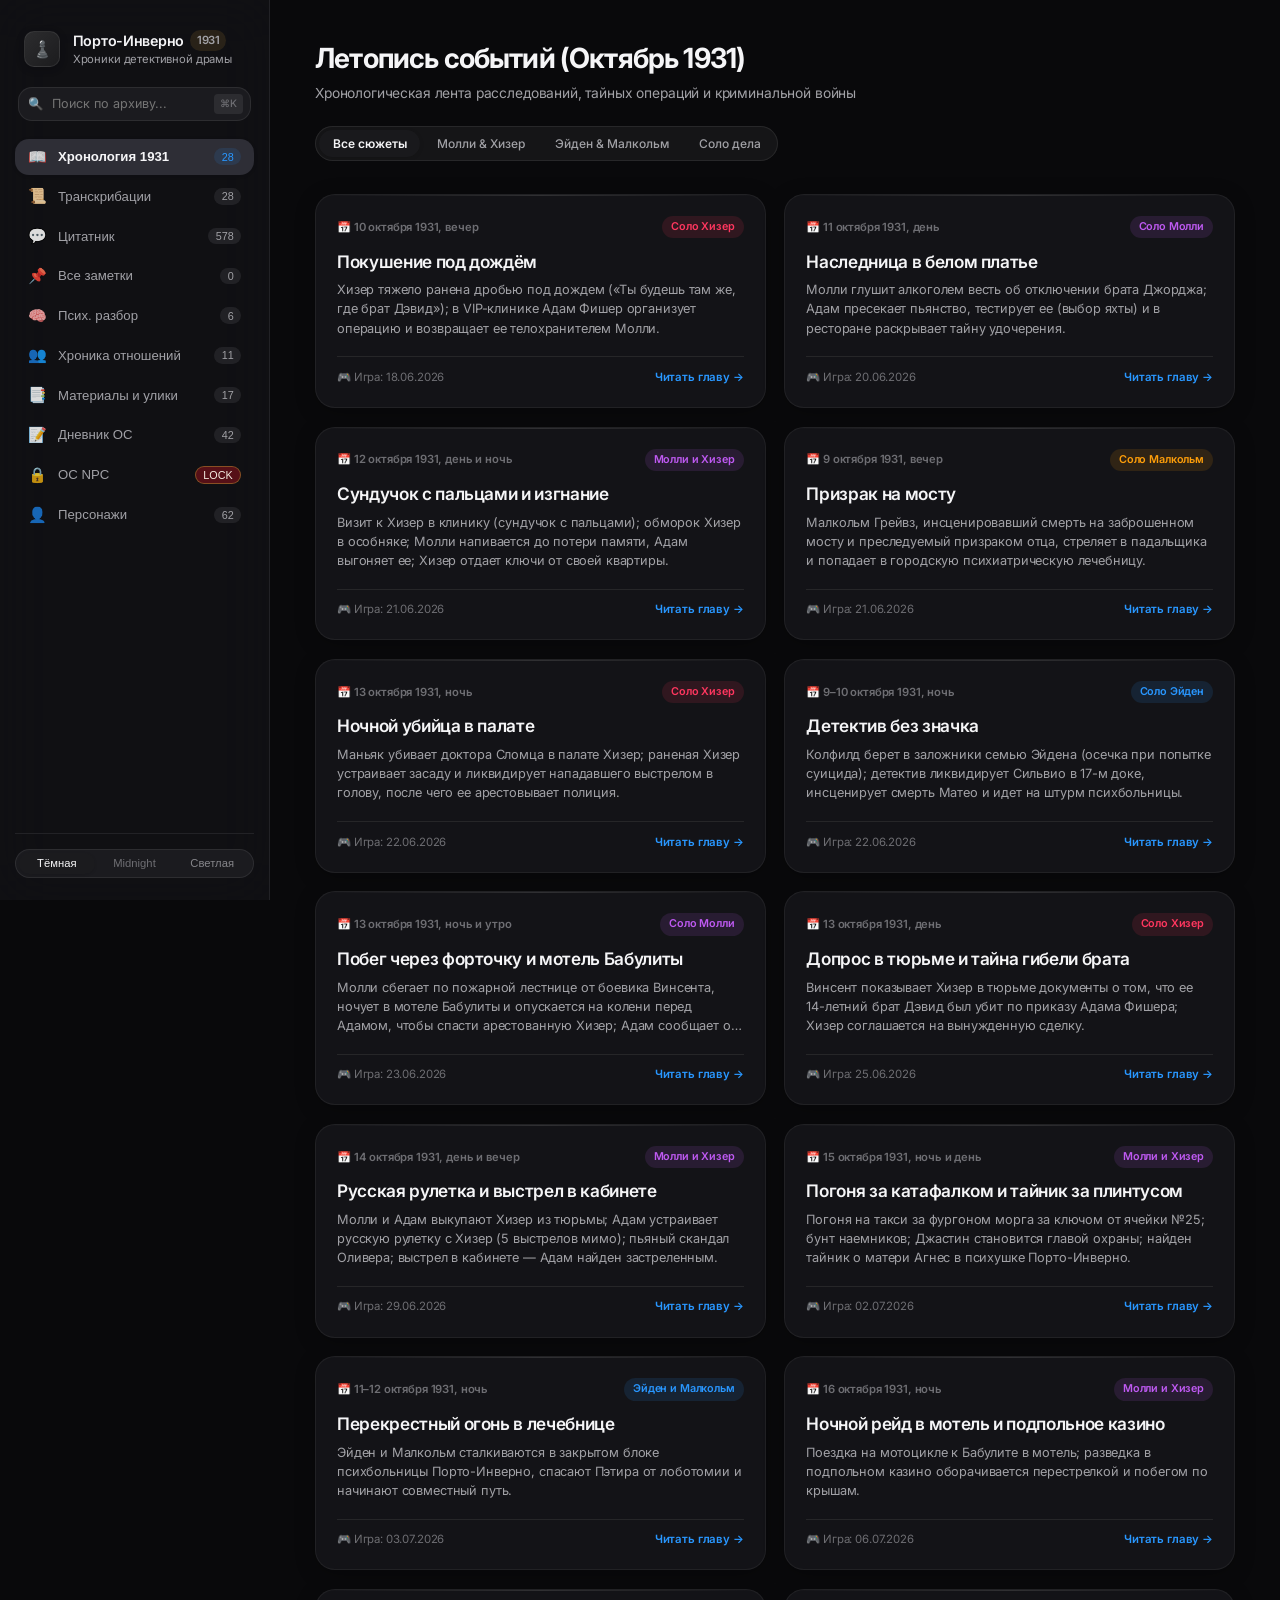
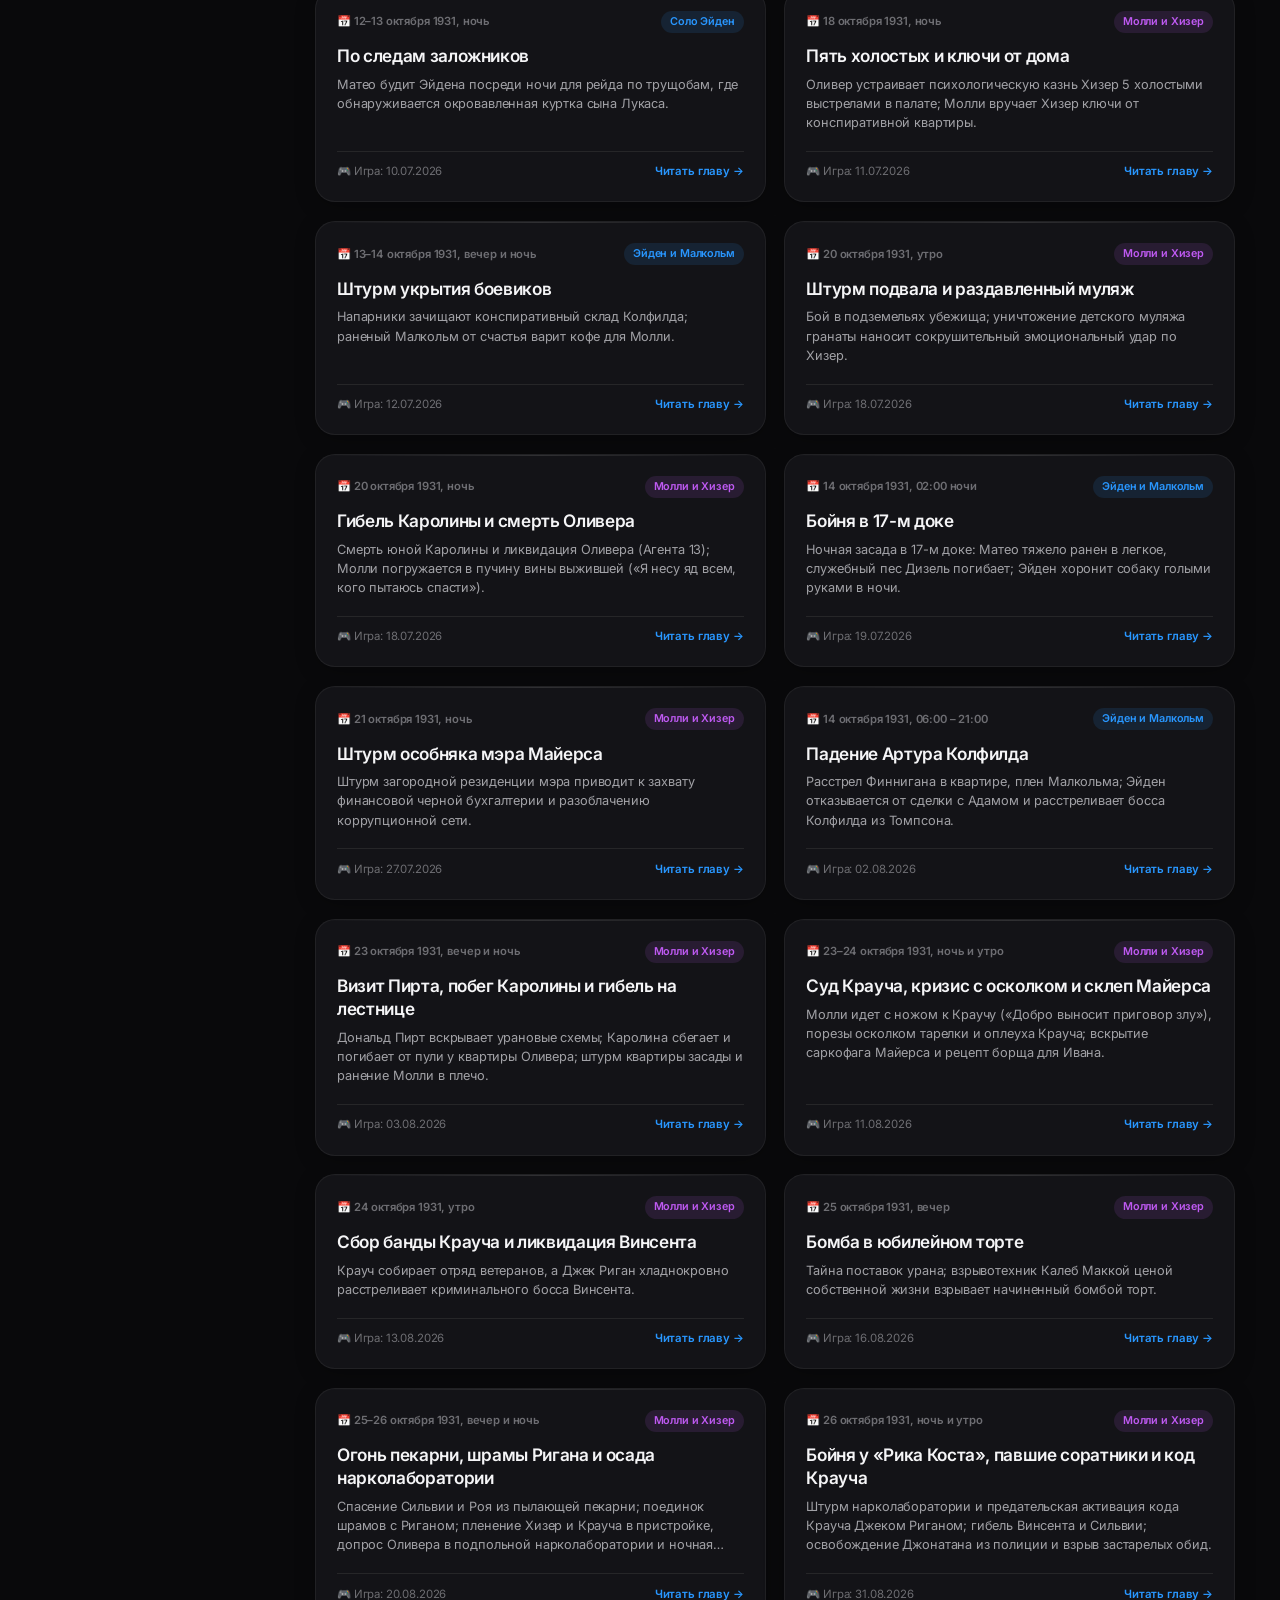
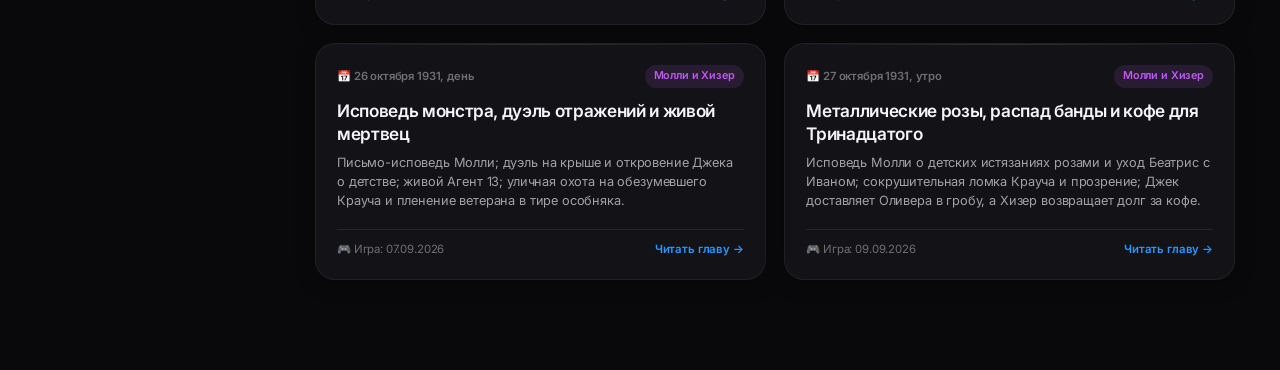
==== index.html @ 1e8ebd5b "fix(handouts): fix unreadable white text on vintage paper by enforcing high-contrast dark typography" ====
<!DOCTYPE html>
<html lang="ru" data-theme="dark">
<head>
  <meta charset="UTF-8">
  <meta name="viewport" content="width=device-width, initial-scale=1.0, maximum-scale=1.0, user-scalable=no">
  <meta http-equiv="Cache-Control" content="no-cache, no-store, must-revalidate">
  <meta http-equiv="Pragma" content="no-cache">
  <meta http-equiv="Expires" content="0">
  <title>Порто-Инверно | Хроники кампании 1931</title>
  
  <link rel="preconnect" href="https://fonts.googleapis.com">
  <link rel="preconnect" href="https://fonts.gstatic.com" crossorigin>
  <link href="https://fonts.googleapis.com/css2?family=Inter:wght@300;400;500;600;700&family=Lora:ital,wght@0,400;0,500;0,600;1,400&display=swap" rel="stylesheet">
  
  <style>

/* ==========================================================================
   ПОРТО-ИНВЕРНО | APPLE MINIMALIST DESIGN SYSTEM (DRY & MODULAR)
   ========================================================================== */

:root {
  --bg-app: #09090b;
  --bg-sidebar: rgba(18, 18, 22, 0.78);
  --bg-surface: rgba(28, 28, 32, 0.65);
  --bg-surface-hover: rgba(38, 38, 44, 0.85);
  --bg-surface-active: rgba(48, 48, 56, 0.95);
  --bg-input: rgba(255, 255, 255, 0.05);
  --bg-card: rgba(24, 24, 28, 0.72);
  --bg-card-hover: rgba(32, 32, 38, 0.9);
  
  --border-subtle: rgba(255, 255, 255, 0.08);
  --border-focus: rgba(255, 255, 255, 0.2);
  --border-card: rgba(255, 255, 255, 0.06);

  --text-primary: #f5f5f7;
  --text-secondary: #a1a1a6;
  --text-tertiary: #6e6e73;
  --text-link: #2997ff;

  --accent: #2997ff;
  --accent-soft: rgba(41, 151, 255, 0.12);
  --accent-hover: #147ce5;
  --gold-accent: #e5a93c;
  --gold-soft: rgba(229, 169, 60, 0.12);

  --heather-color: #ff375f;
  --heather-soft: rgba(255, 55, 95, 0.12);
  --molly-color: #bf5af2;
  --molly-soft: rgba(191, 90, 242, 0.12);
  --aiden-color: #2997ff;
  --aiden-soft: rgba(41, 151, 255, 0.12);
  --graves-color: #ff9f0a;
  --graves-soft: rgba(255, 159, 10, 0.12);

  --status-alive-bg: rgba(52, 199, 89, 0.12);
  --status-alive-text: #30d158;
  --status-dead-bg: rgba(255, 69, 58, 0.12);
  --status-dead-text: #ff453a;
  --status-warning-bg: rgba(255, 159, 10, 0.12);
  --status-warning-text: #ff9f0a;

  --font-sans: -apple-system, BlinkMacSystemFont, "SF Pro Display", "SF Pro Text", "Inter", "Helvetica Neue", sans-serif;
  --font-serif: "New York", "Charter", "Lora", Georgia, serif;
  --font-mono: "SF Mono", Menlo, Monaco, "Cascadia Code", Consolas, monospace;
  --font-reader: var(--font-sans);
  --reader-size: 1.08rem;

  --sidebar-w: 270px;
  --radius-sm: 8px;
  --radius-md: 14px;
  --radius-lg: 20px;
  --radius-pill: 980px;

  --shadow-subtle: 0 4px 20px rgba(0, 0, 0, 0.25);
  --shadow-hover: 0 12px 32px rgba(0, 0, 0, 0.4);
  --shadow-modal: 0 24px 60px rgba(0, 0, 0, 0.6);
  --glass-blur: blur(28px) saturate(180%);
}

[data-theme="light"] {
  --bg-app: #fbfbfd;
  --bg-sidebar: rgba(245, 245, 247, 0.82);
  --bg-surface: rgba(255, 255, 255, 0.8);
  --bg-surface-hover: rgba(235, 235, 240, 0.95);
  --bg-surface-active: #e5e5ea;
  --bg-input: rgba(0, 0, 0, 0.04);
  --bg-card: #ffffff;
  --bg-card-hover: #f5f5f7;

  --border-subtle: rgba(0, 0, 0, 0.08);
  --border-focus: rgba(0, 0, 0, 0.2);
  --border-card: rgba(0, 0, 0, 0.06);

  --text-primary: #1d1d1f;
  --text-secondary: #6e6e73;
  --text-tertiary: #86868b;
  --text-link: #0071e3;

  --accent: #0071e3;
  --accent-soft: rgba(0, 113, 227, 0.1);
  --accent-hover: #0056b3;

  --shadow-subtle: 0 4px 20px rgba(0, 0, 0, 0.05);
  --shadow-hover: 0 12px 30px rgba(0, 0, 0, 0.09);
  --shadow-modal: 0 20px 50px rgba(0, 0, 0, 0.15);
}

[data-theme="midnight"] {
  --bg-app: #000000;
  --bg-sidebar: rgba(8, 8, 10, 0.9);
  --bg-surface: rgba(16, 16, 18, 0.8);
  --bg-card: #0c0c0e;
  --bg-card-hover: #16161a;
  --border-subtle: rgba(255, 255, 255, 0.06);
  --border-card: rgba(255, 255, 255, 0.05);
}

*, *::before, *::after {
  box-sizing: border-box;
  margin: 0;
  padding: 0;
  -webkit-font-smoothing: antialiased;
  -moz-osx-font-smoothing: grayscale;
}

html {
  scroll-behavior: smooth;
}

html, body {
  background-color: var(--bg-app);
  color: var(--text-primary);
  font-family: var(--font-sans);
  font-size: 15px;
  line-height: 1.5;
  letter-spacing: -0.01em;
  min-height: 100vh;
  width: 100%;
  max-width: 100vw;
  overflow-x: hidden;
  position: relative;
  transition: background-color 0.25s ease, color 0.25s ease;
}

::-webkit-scrollbar {
  width: 7px;
  height: 7px;
}
::-webkit-scrollbar-track {
  background: transparent;
}
::-webkit-scrollbar-thumb {
  background: rgba(140, 140, 145, 0.25);
  border-radius: 99px;
}
::-webkit-scrollbar-thumb:hover {
  background: rgba(140, 140, 145, 0.45);
}

.app-container {
  display: flex;
  min-height: 100vh;
  width: 100%;
  max-width: 100vw;
  overflow-x: hidden;
}

/* ================= MOBILE TOP HEADER ================= */
.mobile-top-header {
  display: none;
  position: sticky;
  top: 0;
  left: 0;
  right: 0;
  height: 56px;
  background: var(--bg-sidebar);
  backdrop-filter: var(--glass-blur);
  -webkit-backdrop-filter: var(--glass-blur);
  border-bottom: 1px solid var(--border-subtle);
  z-index: 70;
  padding: 0 1rem;
  align-items: center;
  justify-content: space-between;
}

.mobile-brand {
  display: flex;
  align-items: center;
  gap: 0.6rem;
}

.mobile-brand-title {
  font-size: 0.95rem;
  font-weight: 700;
  color: var(--text-primary);
  display: flex;
  align-items: center;
  gap: 0.35rem;
}

.mobile-menu-btn {
  background: var(--bg-surface);
  border: 1px solid var(--border-subtle);
  color: var(--text-primary);
  border-radius: var(--radius-md);
  padding: 0.35rem 0.75rem;
  font-family: var(--font-sans);
  font-size: 0.85rem;
  font-weight: 600;
  display: flex;
  align-items: center;
  gap: 0.35rem;
  cursor: pointer;
  box-shadow: 0 1px 4px rgba(0,0,0,0.1);
  transition: all 0.2s ease;
}

.mobile-menu-btn:active {
  transform: scale(0.96);
  background: var(--bg-surface-active);
}

.sidebar-backdrop {
  display: none;
  position: fixed;
  inset: 0;
  background: rgba(0, 0, 0, 0.6);
  backdrop-filter: blur(8px);
  -webkit-backdrop-filter: blur(8px);
  z-index: 75;
  opacity: 0;
  transition: opacity 0.25s ease;
}

.sidebar-backdrop.visible {
  display: block;
  opacity: 1;
}

/* ================= APPLE FLOATING SIDEBAR ================= */
.app-sidebar {
  width: var(--sidebar-w);
  background: var(--bg-sidebar);
  backdrop-filter: var(--glass-blur);
  -webkit-backdrop-filter: var(--glass-blur);
  border-right: 1px solid var(--border-subtle);
  display: flex;
  flex-direction: column;
  position: fixed;
  top: 0;
  bottom: 0;
  left: 0;
  z-index: 80;
  padding: 1.5rem 1rem;
  transition: transform 0.3s cubic-bezier(0.16, 1, 0.3, 1), background 0.25s ease;
}

.sidebar-header {
  padding: 0.5rem 0.6rem 1.25rem 0.6rem;
  display: flex;
  align-items: center;
  justify-content: space-between;
}

.sidebar-header-left {
  display: flex;
  align-items: center;
  gap: 0.85rem;
}

.sidebar-close-btn {
  display: none;
  background: var(--bg-input);
  border: 1px solid var(--border-subtle);
  color: var(--text-secondary);
  width: 32px;
  height: 32px;
  border-radius: 50%;
  font-size: 0.9rem;
  cursor: pointer;
  align-items: center;
  justify-content: center;
}

.app-logo {
  width: 36px;
  height: 36px;
  border-radius: 10px;
  background: linear-gradient(135deg, #2c2c2e, #1c1c1e);
  border: 1px solid var(--border-subtle);
  display: flex;
  align-items: center;
  justify-content: center;
  font-size: 1.1rem;
  box-shadow: 0 2px 8px rgba(0, 0, 0, 0.2);
  flex-shrink: 0;
}

.app-branding {
  display: flex;
  flex-direction: column;
}

.app-branding h1 {
  font-size: 0.95rem;
  font-weight: 600;
  letter-spacing: -0.02em;
  color: var(--text-primary);
  display: flex;
  align-items: center;
  gap: 0.4rem;
}

.app-year-pill {
  font-size: 0.68rem;
  font-weight: 600;
  padding: 0.15rem 0.45rem;
  border-radius: var(--radius-pill);
  background: var(--gold-soft);
  color: var(--gold-accent);
}

.app-branding span {
  font-size: 0.75rem;
  color: var(--text-secondary);
}

.search-box {
  position: relative;
  margin-bottom: 1.2rem;
  padding: 0 0.2rem;
}

.search-box input {
  width: 100%;
  background: var(--bg-input);
  border: 1px solid var(--border-subtle);
  border-radius: var(--radius-md);
  padding: 0.55rem 2.8rem 0.55rem 2.2rem;
  font-family: var(--font-sans);
  font-size: 0.84rem;
  color: var(--text-primary);
  outline: none;
  transition: all 0.2s ease;
}

.search-box input:focus {
  background: var(--bg-surface);
  border-color: var(--accent);
  box-shadow: 0 0 0 3px var(--accent-soft);
}

.search-icon {
  position: absolute;
  left: 0.85rem;
  top: 50%;
  transform: translateY(-50%);
  font-size: 0.82rem;
  color: var(--text-tertiary);
  pointer-events: none;
}

.search-shortcut {
  position: absolute;
  right: 0.75rem;
  top: 50%;
  transform: translateY(-50%);
  font-size: 0.68rem;
  padding: 0.15rem 0.4rem;
  border-radius: 4px;
  background: var(--border-subtle);
  color: var(--text-tertiary);
  font-weight: 500;
  pointer-events: none;
}

.sidebar-nav {
  display: flex;
  flex-direction: column;
  gap: 0.25rem;
  flex-grow: 1;
}

.nav-link {
  display: flex;
  align-items: center;
  gap: 0.75rem;
  padding: 0.6rem 0.85rem;
  border-radius: var(--radius-md);
  color: var(--text-secondary);
  text-decoration: none;
  font-size: 0.88rem;
  font-weight: 500;
  background: transparent;
  border: none;
  cursor: pointer;
  width: 100%;
  text-align: left;
  transition: all 0.18s cubic-bezier(0.16, 1, 0.3, 1);
}

.nav-link:hover {
  background: var(--bg-surface-hover);
  color: var(--text-primary);
}

.nav-link.active {
  background: var(--bg-surface-active);
  color: var(--text-primary);
  font-weight: 600;
  box-shadow: 0 1px 4px rgba(0, 0, 0, 0.08);
}

.nav-icon {
  font-size: 1rem;
  opacity: 0.85;
}

.nav-badge {
  margin-left: auto;
  font-size: 0.72rem;
  padding: 0.15rem 0.5rem;
  border-radius: var(--radius-pill);
  background: var(--border-subtle);
  color: var(--text-secondary);
  font-weight: 500;
}

.nav-link.active .nav-badge {
  background: var(--accent-soft);
  color: var(--accent);
}

.sidebar-bottom {
  margin-top: auto;
  padding-top: 1rem;
  border-top: 1px solid var(--border-subtle);
  display: flex;
  flex-direction: column;
  gap: 0.75rem;
}

.theme-switcher {
  display: flex;
  background: var(--bg-input);
  border: 1px solid var(--border-subtle);
  border-radius: var(--radius-pill);
  padding: 3px;
  gap: 2px;
}

.theme-btn {
  flex: 1;
  background: transparent;
  border: none;
  color: var(--text-tertiary);
  padding: 0.3rem 0;
  border-radius: var(--radius-pill);
  font-size: 0.75rem;
  font-weight: 500;
  cursor: pointer;
  transition: all 0.2s ease;
  display: flex;
  align-items: center;
  justify-content: center;
  gap: 0.3rem;
}

.theme-btn.active {
  background: var(--bg-surface);
  color: var(--text-primary);
  box-shadow: 0 1px 3px rgba(0, 0, 0, 0.12);
}

.app-main {
  margin-left: var(--sidebar-w);
  flex-grow: 1;
  padding: 2.5rem 3rem 6rem 3rem;
  width: calc(100% - var(--sidebar-w));
  max-width: 1360px;
  box-sizing: border-box;
  overflow-x: hidden;
  transition: all 0.25s ease;
}

.view-panel {
  display: none;
  animation: fadeIn 0.25s ease forwards;
  width: 100%;
  box-sizing: border-box;
}

.view-panel.active {
  display: block;
}

@keyframes fadeIn {
  from { opacity: 0; transform: translateY(6px); }
  to { opacity: 1; transform: translateY(0); }
}

.view-header {
  display: flex;
  align-items: flex-end;
  justify-content: space-between;
  margin-bottom: 2.2rem;
  gap: 1.5rem;
  flex-wrap: wrap;
  width: 100%;
  box-sizing: border-box;
}

.view-title-group {
  max-width: 100%;
}

.view-title-group h2 {
  font-size: 1.85rem;
  font-weight: 700;
  letter-spacing: -0.03em;
  color: var(--text-primary);
  word-break: break-word;
}

.view-title-group p {
  color: var(--text-secondary);
  font-size: 0.92rem;
  margin-top: 0.25rem;
  word-break: break-word;
}

.segmented-control {
  display: inline-flex;
  background: var(--bg-input);
  border: 1px solid var(--border-subtle);
  padding: 3px;
  border-radius: var(--radius-pill);
  gap: 3px;
  max-width: 100%;
  overflow-x: auto;
  white-space: nowrap;
  -webkit-overflow-scrolling: touch;
  scrollbar-width: none;
}

.segmented-control::-webkit-scrollbar {
  display: none;
}

.segment-btn {
  background: transparent;
  border: none;
  color: var(--text-secondary);
  font-family: var(--font-sans);
  font-size: 0.8rem;
  font-weight: 500;
  padding: 0.4rem 0.9rem;
  border-radius: var(--radius-pill);
  cursor: pointer;
  transition: all 0.2s cubic-bezier(0.16, 1, 0.3, 1);
  white-space: nowrap;
  flex-shrink: 0;
}

.segment-btn:hover {
  color: var(--text-primary);
}

.segment-btn.active {
  background: var(--bg-surface);
  color: var(--text-primary);
  font-weight: 600;
  box-shadow: 0 1px 4px rgba(0, 0, 0, 0.12);
}

/* ================= UNIVERSAL GRID & CARDS ================= */
.universal-grid {
  display: grid;
  grid-template-columns: repeat(auto-fill, minmax(min(100%, 340px), 1fr));
  gap: 1.25rem;
  width: 100%;
  box-sizing: border-box;
}

.app-card {
  background: var(--bg-card);
  border: 1px solid var(--border-card);
  border-radius: var(--radius-lg);
  padding: 1.4rem;
  cursor: pointer;
  display: flex;
  flex-direction: column;
  justify-content: space-between;
  transition: all 0.25s cubic-bezier(0.16, 1, 0.3, 1);
  position: relative;
  overflow: hidden;
  box-shadow: var(--shadow-subtle);
  box-sizing: border-box;
  width: 100%;
}

.app-card::before {
  content: '';
  position: absolute;
  top: 0;
  left: 0;
  right: 0;
  height: 1px;
  background: linear-gradient(90deg, transparent, rgba(255, 255, 255, 0.12), transparent);
}

.app-card:hover {
  transform: translateY(-3px);
  background: var(--bg-card-hover);
  border-color: var(--border-focus);
  box-shadow: var(--shadow-hover);
}

.card-meta-row {
  display: flex;
  align-items: center;
  justify-content: space-between;
  margin-bottom: 0.75rem;
  gap: 0.5rem;
}

.date-pill {
  font-size: 0.75rem;
  color: var(--text-tertiary);
  font-weight: 600;
  white-space: nowrap;
}

.badge-tag {
  font-size: 0.72rem;
  font-weight: 600;
  padding: 0.2rem 0.6rem;
  border-radius: var(--radius-pill);
  background: var(--border-subtle);
  color: var(--text-secondary);
  white-space: nowrap;
}

.tag-molly { background: var(--molly-soft); color: var(--molly-color); }
.tag-heather { background: var(--heather-soft); color: var(--heather-color); }
.tag-aiden { background: var(--aiden-soft); color: var(--aiden-color); }
.tag-graves { background: var(--graves-soft); color: var(--graves-color); }
.tag-solo { background: rgba(255, 159, 10, 0.12); color: #ff9f0a; }
.tag-npc { background: rgba(255, 255, 255, 0.07); color: var(--text-secondary); }

.card-title {
  font-size: 1.15rem;
  font-weight: 600;
  letter-spacing: -0.02em;
  color: var(--text-primary);
  line-height: 1.35;
  margin-bottom: 0.5rem;
  word-break: break-word;
}

.card-thesis {
  font-size: 0.85rem;
  color: var(--text-secondary);
  line-height: 1.5;
  display: -webkit-box;
  -webkit-line-clamp: 3;
  -webkit-box-orient: vertical;
  overflow: hidden;
  margin-bottom: 1.25rem;
  word-break: break-word;
}

.card-footer-row {
  display: flex;
  align-items: center;
  justify-content: space-between;
  padding-top: 0.75rem;
  border-top: 1px solid var(--border-subtle);
  font-size: 0.76rem;
  gap: 0.5rem;
}

.card-subtitle {
  color: var(--text-tertiary);
  overflow: hidden;
  text-overflow: ellipsis;
  white-space: nowrap;
}

.card-action-link {
  color: var(--text-link);
  font-weight: 600;
  display: flex;
  align-items: center;
  gap: 0.25rem;
  transition: gap 0.2s ease;
  white-space: nowrap;
}

.app-card:hover .card-action-link {
  gap: 0.45rem;
}

/* ================= UNIFIED READER VIEW ================= */
.reader-wrapper {
  max-width: 860px;
  width: 100%;
  margin: 0 auto;
  box-sizing: border-box;
}

.reading-progress-bar {
  position: fixed;
  top: 0;
  left: 0;
  height: 3px;
  background: linear-gradient(90deg, var(--accent), var(--gold-accent));
  width: 0%;
  z-index: 100;
  transition: width 0.1s ease;
}

.reader-toolbar {
  display: flex;
  align-items: center;
  justify-content: space-between;
  background: var(--bg-surface);
  backdrop-filter: var(--glass-blur);
  -webkit-backdrop-filter: var(--glass-blur);
  border: 1px solid var(--border-subtle);
  border-radius: var(--radius-md);
  padding: 0.65rem 1rem;
  margin-bottom: 1.5rem;
  gap: 0.75rem;
  box-shadow: var(--shadow-subtle);
  box-sizing: border-box;
  flex-wrap: wrap;
  position: relative;
  z-index: 20;
}

.reader-toolbar-main {
  display: flex;
  align-items: center;
  gap: 0.6rem;
  flex-wrap: wrap;
}

.reader-tools-inline {
  display: flex;
  align-items: center;
  gap: 0.4rem;
  flex-wrap: wrap;
}

.reader-toolbar-settings {
  display: flex;
  align-items: center;
  gap: 0.6rem;
  flex-wrap: wrap;
}

.font-stepper {
  display: inline-flex;
  align-items: center;
  background: var(--bg-input);
  border: 1px solid var(--border-subtle);
  border-radius: var(--radius-pill);
  padding: 2px 4px;
  gap: 2px;
}

.font-step-btn {
  background: transparent !important;
  border: none !important;
  color: var(--text-primary) !important;
  font-weight: 700;
  padding: 0.2rem 0.55rem !important;
  border-radius: var(--radius-pill);
  cursor: pointer;
  font-size: 0.82rem !important;
}

.font-step-btn:active {
  background: var(--bg-surface-active) !important;
}

.font-size-val {
  font-size: 0.74rem;
  font-weight: 600;
  color: var(--text-secondary);
  min-width: 42px;
  text-align: center;
  user-select: none;
}

.btn-icon-text {
  background: transparent;
  border: none;
  color: var(--text-primary);
  font-family: var(--font-sans);
  font-size: 0.85rem;
  font-weight: 500;
  display: flex;
  align-items: center;
  gap: 0.4rem;
  cursor: pointer;
  padding: 0.35rem 0.6rem;
  border-radius: var(--radius-sm);
  transition: background 0.2s ease;
  white-space: nowrap;
}

.btn-icon-text:hover {
  background: var(--bg-input);
}

.tool-pill-btn {
  background: var(--bg-input);
  border: 1px solid var(--border-subtle);
  color: var(--text-secondary);
  font-family: var(--font-sans);
  font-size: 0.78rem;
  font-weight: 500;
  padding: 0.3rem 0.65rem;
  border-radius: var(--radius-pill);
  cursor: pointer;
  transition: all 0.2s ease;
  white-space: nowrap;
}

.tool-pill-btn:hover, .tool-pill-btn.active {
  background: var(--bg-surface-active);
  color: var(--text-primary);
}

.reader-doc {
  background: var(--bg-card);
  border: 1px solid var(--border-card);
  border-radius: var(--radius-lg);
  padding: 3.5rem 3.5rem 4.5rem 3.5rem;
  box-shadow: var(--shadow-subtle);
  box-sizing: border-box;
  width: 100%;
  overflow-x: hidden;
}

.reader-doc-meta {
  display: flex;
  align-items: center;
  flex-wrap: wrap;
  gap: 0.75rem;
  margin-bottom: 1.25rem;
}

.doc-title {
  font-size: 2.2rem;
  font-weight: 700;
  letter-spacing: -0.03em;
  line-height: 1.25;
  color: var(--text-primary);
  margin-bottom: 1rem;
  word-break: break-word;
}

.doc-thesis {
  font-size: 1.12rem;
  color: var(--text-secondary);
  line-height: 1.6;
  font-style: italic;
  padding-left: 1.2rem;
  border-left: 2px solid var(--accent);
  margin-bottom: 2.5rem;
  word-break: break-word;
}

.doc-content {
  font-family: var(--font-reader);
  font-size: var(--reader-size, 1.08rem) !important;
  line-height: 1.8;
  color: var(--text-primary);
  word-break: break-word;
  overflow-wrap: break-word;
}

.doc-content p {
  font-size: inherit;
  margin-bottom: 1.4rem;
}

.doc-content strong {
  font-weight: 700;
  color: inherit;
}

.doc-content b {
  font-weight: 700;
  color: inherit;
}

.doc-content blockquote {
  margin: 1.8rem 0;
  padding: 1rem 1.4rem;
  background: var(--bg-input);
  border-left: 3px solid var(--gold-accent);
  border-radius: 0 var(--radius-md) var(--radius-md) 0;
  font-style: italic;
}

.reader-nav-footer {
  display: flex;
  align-items: center;
  justify-content: space-between;
  margin-top: 2.5rem;
  gap: 0.75rem;
  flex-wrap: wrap;
}

.nav-arrow-btn {
  background: var(--bg-card);
  border: 1px solid var(--border-card);
  color: var(--text-primary);
  padding: 0.75rem 1.25rem;
  border-radius: var(--radius-md);
  font-family: var(--font-sans);
  font-size: 0.88rem;
  font-weight: 500;
  cursor: pointer;
  display: flex;
  align-items: center;
  gap: 0.5rem;
  transition: all 0.2s ease;
  white-space: nowrap;
}

.nav-arrow-btn:hover:not(:disabled) {
  background: var(--bg-card-hover);
  border-color: var(--border-focus);
  transform: translateY(-1px);
}

.nav-arrow-btn:disabled {
  opacity: 0.35;
  cursor: not-allowed;
}

/* ================= TRANSCRIPT EMBEDDED STYLES ================= */
.transcript-filter-bar {
  display: flex;
  gap: 0.6rem;
  margin-bottom: 1.5rem;
  padding-bottom: 1rem;
  border-bottom: 1px solid var(--border-subtle);
  width: 100%;
  box-sizing: border-box;
}

.transcript-filter-bar input {
  flex: 1;
  background: var(--bg-input);
  border: 1px solid var(--border-subtle);
  border-radius: var(--radius-md);
  padding: 0.55rem 0.9rem;
  font-family: var(--font-sans);
  font-size: 0.88rem;
  color: var(--text-primary);
  outline: none;
  width: 100%;
  box-sizing: border-box;
}

.transcript-filter-bar input:focus {
  border-color: var(--accent);
}

.transcript-entry {
  margin-bottom: 1.25rem;
  padding: 0.85rem 1.1rem;
  background: rgba(255, 255, 255, 0.02);
  border-left: 3px solid var(--border-subtle);
  border-radius: 0 var(--radius-sm) var(--radius-sm) 0;
  word-break: break-word;
}

.transcript-entry.speaker-gm {
  border-left-color: var(--gold-accent);
  background: rgba(229, 169, 60, 0.04);
}

.transcript-entry.speaker-player {
  border-left-color: var(--accent);
  background: rgba(41, 151, 255, 0.04);
}

.entry-speaker {
  font-size: 0.82rem;
  font-weight: 700;
  color: var(--text-primary);
  margin-bottom: 0.35rem;
  display: flex;
  align-items: center;
  gap: 0.5rem;
}

.entry-text-line {
  font-size: calc(var(--reader-size, 1.08rem) * 0.92) !important;
  color: var(--text-primary);
  margin-bottom: 0.3rem;
  line-height: 1.6;
  word-break: break-word;
}

.timestamp-pill {
  font-family: var(--font-mono);
  font-size: 0.72rem;
  color: var(--text-tertiary);
  background: var(--bg-input);
  padding: 0.1rem 0.4rem;
  border-radius: 4px;
  margin-right: 0.4rem;
  display: inline-block;
}

.hl-match {
  background: rgba(255, 214, 10, 0.35);
  color: #fff;
  padding: 0 2px;
  border-radius: 2px;
}

/* ================= CHARACTERS GRID ================= */
.char-filter-container {
  display: flex;
  flex-direction: column;
  gap: 0.85rem;
  margin-bottom: 2rem;
  background: var(--bg-surface);
  border: 1px solid var(--border-subtle);
  border-radius: var(--radius-md);
  padding: 1rem 1.25rem;
  width: 100%;
  box-sizing: border-box;
}

.filter-row-item {
  display: flex;
  align-items: center;
  gap: 0.75rem;
  width: 100%;
  box-sizing: border-box;
  overflow: hidden;
}

.filter-title {
  font-size: 0.78rem;
  font-weight: 600;
  text-transform: uppercase;
  letter-spacing: 0.05em;
  color: var(--text-tertiary);
  min-width: 65px;
  flex-shrink: 0;
}

.characters-grid {
  display: grid;
  grid-template-columns: repeat(auto-fill, minmax(min(100%, 280px), 1fr));
  gap: 1rem;
  width: 100%;
  box-sizing: border-box;
}

.character-card {
  background: var(--bg-card);
  border: 1px solid var(--border-card);
  border-radius: var(--radius-lg);
  padding: 1.25rem;
  cursor: pointer;
  display: flex;
  flex-direction: column;
  justify-content: space-between;
  transition: all 0.25s cubic-bezier(0.16, 1, 0.3, 1);
  box-shadow: var(--shadow-subtle);
  box-sizing: border-box;
  width: 100%;
}

.character-card:hover {
  transform: translateY(-3px);
  background: var(--bg-card-hover);
  border-color: var(--border-focus);
  box-shadow: var(--shadow-hover);
}

.char-header {
  display: flex;
  align-items: center;
  gap: 0.85rem;
  margin-bottom: 0.85rem;
}

.char-avatar {
  width: 44px;
  height: 44px;
  border-radius: 50%;
  background: linear-gradient(135deg, rgba(255, 255, 255, 0.12), rgba(255, 255, 255, 0.03));
  border: 1px solid var(--border-subtle);
  display: flex;
  align-items: center;
  justify-content: center;
  font-size: 1.1rem;
  font-weight: 600;
  color: var(--text-primary);
  flex-shrink: 0;
}

.char-name-group {
  display: flex;
  flex-direction: column;
}

.char-name {
  font-size: 1.02rem;
  font-weight: 600;
  color: var(--text-primary);
  line-height: 1.3;
}

.char-role {
  font-size: 0.78rem;
  color: var(--text-secondary);
}

.char-pill-row {
  display: flex;
  align-items: center;
  gap: 0.4rem;
  margin-bottom: 0.75rem;
  flex-wrap: wrap;
}

.status-pill {
  font-size: 0.7rem;
  font-weight: 600;
  padding: 0.15rem 0.5rem;
  border-radius: var(--radius-pill);
  white-space: nowrap;
}

.status-alive { background: var(--status-alive-bg); color: var(--status-alive-text); }
.status-dead { background: var(--status-dead-bg); color: var(--status-dead-text); }
.status-warn { background: var(--status-warning-bg); color: var(--status-warning-text); }

.faction-pill {
  font-size: 0.7rem;
  padding: 0.15rem 0.5rem;
  border-radius: var(--radius-pill);
  background: var(--border-subtle);
  color: var(--text-secondary);
  white-space: nowrap;
}

.char-summary {
  font-size: 0.82rem;
  color: var(--text-secondary);
  line-height: 1.5;
  display: -webkit-box;
  -webkit-line-clamp: 2;
  -webkit-box-orient: vertical;
  overflow: hidden;
  margin-bottom: 0.75rem;
}

.char-action-footer {
  font-size: 0.78rem;
  color: var(--text-link);
  font-weight: 500;
}

/* ================= APPLE MODAL SHEET ================= */
.modal-overlay {
  position: fixed;
  inset: 0;
  background: rgba(0, 0, 0, 0.7);
  backdrop-filter: blur(14px);
  -webkit-backdrop-filter: blur(14px);
  z-index: 120;
  display: none;
  align-items: center;
  justify-content: center;
  padding: 1rem;
  animation: fadeIn 0.2s ease forwards;
  box-sizing: border-box;
}

.modal-sheet {
  background: var(--bg-card);
  border: 1px solid var(--border-focus);
  border-radius: var(--radius-lg);
  max-width: 580px;
  width: 100%;
  max-height: 85vh;
  overflow-y: auto;
  padding: 2rem;
  position: relative;
  box-shadow: var(--shadow-modal);
  box-sizing: border-box;
  animation: slideUp 0.25s cubic-bezier(0.16, 1, 0.3, 1) forwards;
}

@keyframes slideUp {
  from { opacity: 0; transform: translateY(20px) scale(0.98); }
  to { opacity: 1; transform: translateY(0) scale(1); }
}

.modal-close-btn {
  position: absolute;
  top: 1.25rem;
  right: 1.25rem;
  width: 30px;
  height: 30px;
  border-radius: 50%;
  background: var(--bg-input);
  border: 1px solid var(--border-subtle);
  color: var(--text-secondary);
  font-size: 0.85rem;
  display: flex;
  align-items: center;
  justify-content: center;
  cursor: pointer;
  transition: all 0.15s ease;
}

.modal-close-btn:hover {
  background: var(--bg-surface-hover);
  color: var(--text-primary);
}

.modal-header-block {
  display: flex;
  align-items: center;
  gap: 1.1rem;
  margin-bottom: 1.5rem;
  padding-bottom: 1.25rem;
  border-bottom: 1px solid var(--border-subtle);
}

.modal-big-avatar {
  width: 60px;
  height: 60px;
  border-radius: 50%;
  background: linear-gradient(135deg, #2997ff, #147ce5);
  color: #fff;
  display: flex;
  align-items: center;
  justify-content: center;
  font-size: 1.5rem;
  font-weight: 700;
  box-shadow: 0 4px 14px rgba(41, 151, 255, 0.3);
  flex-shrink: 0;
}

.modal-name-block h3 {
  font-size: 1.45rem;
  font-weight: 700;
  letter-spacing: -0.02em;
  color: var(--text-primary);
  word-break: break-word;
}

.modal-name-block p {
  font-size: 0.88rem;
  color: var(--text-secondary);
  margin-top: 0.15rem;
}

.modal-info-section {
  margin-bottom: 1.4rem;
}

.modal-info-section h4 {
  font-size: 0.75rem;
  font-weight: 600;
  text-transform: uppercase;
  letter-spacing: 0.05em;
  color: var(--text-tertiary);
  margin-bottom: 0.5rem;
}

.modal-info-section p {
  font-size: 0.94rem;
  line-height: 1.6;
  color: var(--text-primary);
  word-break: break-word;
}

.relation-tags-wrap {
  display: flex;
  flex-wrap: wrap;
  gap: 0.4rem;
  margin-top: 0.4rem;
}

.rel-chip {
  background: var(--bg-input);
  border: 1px solid var(--border-subtle);
  color: var(--text-secondary);
  font-size: 0.78rem;
  padding: 0.25rem 0.65rem;
  border-radius: var(--radius-pill);
  cursor: pointer;
  transition: all 0.2s ease;
}

.rel-chip:hover {
  background: var(--accent-soft);
  color: var(--accent);
  border-color: var(--accent);
}

.toast-popup {
  position: fixed;
  bottom: 2rem;
  right: 2rem;
  background: var(--bg-surface-active);
  color: var(--text-primary);
  border: 1px solid var(--border-focus);
  padding: 0.75rem 1.25rem;
  border-radius: var(--radius-pill);
  font-size: 0.85rem;
  font-weight: 500;
  display: flex;
  align-items: center;
  gap: 0.5rem;
  box-shadow: var(--shadow-modal);
  transform: translateY(100px);
  opacity: 0;
  transition: all 0.3s cubic-bezier(0.16, 1, 0.3, 1);
  z-index: 200;
}

.toast-popup.visible {
  transform: translateY(0);
  opacity: 1;
}

/* ================= QUOTES (ЦИТАТНИК) ================= */
.quotes-filter-container {
  display: flex;
  flex-direction: column;
  gap: 0.85rem;
  margin-bottom: 2rem;
  background: var(--bg-surface);
  border: 1px solid var(--border-subtle);
  border-radius: var(--radius-md);
  padding: 1rem 1.25rem;
  width: 100%;
  box-sizing: border-box;
}

.quotes-detail-header {
  display: flex;
  align-items: center;
  justify-content: space-between;
  gap: 1rem;
  margin-bottom: 1.25rem;
  flex-wrap: wrap;
}

.quotes-session-badge-wrap {
  display: flex;
  align-items: center;
  gap: 0.6rem;
  flex-wrap: wrap;
}

.quotes-detail-title {
  font-size: 1.75rem;
  font-weight: 700;
  letter-spacing: -0.02em;
  margin-bottom: 1.75rem;
  color: var(--text-primary);
}

.quotes-category-block {
  margin-bottom: 2.5rem;
}

.quotes-category-title {
  display: flex;
  align-items: center;
  gap: 0.6rem;
  font-size: 1.25rem;
  font-weight: 700;
  color: var(--text-primary);
  margin-bottom: 1.15rem;
  padding-bottom: 0.6rem;
  border-bottom: 1px solid var(--border-subtle);
}

.quotes-category-count {
  font-size: 0.76rem;
  font-weight: 600;
  padding: 0.15rem 0.55rem;
  border-radius: var(--radius-pill);
  background: var(--bg-input);
  color: var(--text-secondary);
}

.quotes-list {
  display: grid;
  grid-template-columns: repeat(auto-fill, minmax(min(100%, 380px), 1fr));
  gap: 1.25rem;
}

.quote-card {
  background: var(--bg-card);
  border: 1px solid var(--border-card);
  border-radius: var(--radius-lg);
  padding: 1.4rem;
  display: flex;
  flex-direction: column;
  justify-content: space-between;
  transition: all 0.25s cubic-bezier(0.16, 1, 0.3, 1);
  position: relative;
  overflow: hidden;
  box-shadow: var(--shadow-subtle);
  box-sizing: border-box;
}

.quote-card::before {
  content: '';
  position: absolute;
  top: 0;
  left: 0;
  bottom: 0;
  width: 4px;
  background: var(--accent);
  opacity: 0.8;
  border-radius: 4px 0 0 4px;
}

.quote-card:hover {
  transform: translateY(-2px);
  background: var(--bg-card-hover);
  border-color: var(--border-focus);
  box-shadow: var(--shadow-hover);
}

.quote-card-header {
  display: flex;
  align-items: flex-start;
  justify-content: space-between;
  margin-bottom: 0.9rem;
  gap: 0.75rem;
}

.quote-participants {
  display: flex;
  flex-wrap: wrap;
  align-items: center;
  gap: 0.35rem;
  min-width: 0;
}

/* Чип участника: цветная точка + имя в цвете персонажа */
.quote-chip {
  display: inline-flex;
  align-items: center;
  gap: 0.32rem;
  font-size: 0.76rem;
  font-weight: 600;
  line-height: 1;
  padding: 0.28rem 0.6rem;
  border-radius: var(--radius-pill);
  background: rgba(255, 255, 255, 0.05);
  border: 1px solid var(--border-subtle);
  color: var(--text-secondary);
  white-space: nowrap;
  font-family: var(--font-sans);
}

.quote-chip-dot {
  width: 6px;
  height: 6px;
  border-radius: 50%;
  background: currentColor;
  flex-shrink: 0;
  opacity: 0.85;
}

.quote-chip.tag-molly { background: var(--molly-soft); color: var(--molly-color); border-color: transparent; }
.quote-chip.tag-heather { background: var(--heather-soft); color: var(--heather-color); border-color: transparent; }
.quote-chip.tag-aiden { background: var(--aiden-soft); color: var(--aiden-color); border-color: transparent; }
.quote-chip.tag-graves { background: var(--graves-soft); color: var(--graves-color); border-color: transparent; }
.quote-chip.tag-solo { background: rgba(255, 159, 10, 0.12); color: #ff9f0a; border-color: transparent; }

.quote-scene-title {
  font-size: 1rem;
  font-weight: 650;
  letter-spacing: -0.01em;
  color: var(--text-primary);
  line-height: 1.35;
  margin-bottom: 0.8rem;
  font-family: var(--font-sans);
}

/* ---- Диалог ---- */

.quote-dialogue {
  display: flex;
  flex-direction: column;
  gap: 0.7rem;
  margin-bottom: 1rem;
}

.quote-line {
  display: flex;
  flex-direction: column;
  gap: 0.15rem;
  padding-left: 0.7rem;
  border-left: 2px solid var(--border-subtle);
}

.quote-line-speaker {
  font-family: var(--font-sans);
  font-size: 0.79rem;
  font-weight: 700;
  letter-spacing: 0.01em;
  color: var(--text-secondary);
  line-height: 1.3;
}

.quote-line.tag-molly { border-left-color: var(--molly-color); }
.quote-line.tag-heather { border-left-color: var(--heather-color); }
.quote-line.tag-aiden { border-left-color: var(--aiden-color); }
.quote-line.tag-graves { border-left-color: var(--graves-color); }
.quote-line.tag-solo { border-left-color: #ff9f0a; }

.quote-line.tag-molly .quote-line-speaker { color: var(--molly-color); }
.quote-line.tag-heather .quote-line-speaker { color: var(--heather-color); }
.quote-line.tag-aiden .quote-line-speaker { color: var(--aiden-color); }
.quote-line.tag-graves .quote-line-speaker { color: var(--graves-color); }
.quote-line.tag-solo .quote-line-speaker { color: #ff9f0a; }

/* Ремарка — серым курсивом, не мешает читать речь */
.quote-line-action {
  font-family: var(--font-sans);
  font-size: 0.78rem;
  font-style: italic;
  font-weight: 400;
  color: var(--text-tertiary);
  letter-spacing: 0;
}

.quote-line-text {
  font-family: var(--font-serif);
  font-size: 1.02rem;
  line-height: 1.55;
  color: var(--text-primary);
  word-break: break-word;
}

/* Ремарка без реплики — описание сцены */
.quote-narration {
  font-family: var(--font-sans);
  font-size: 0.9rem;
  font-style: italic;
  line-height: 1.55;
  color: var(--text-secondary);
  word-break: break-word;
  padding-left: 0.7rem;
  border-left: 2px dashed var(--border-subtle);
}

.quote-context {
  background: var(--bg-input);
  border: 1px solid var(--border-subtle);
  border-radius: var(--radius-sm);
  padding: 0.6rem 0.85rem;
  font-size: 0.82rem;
  color: var(--text-secondary);
  line-height: 1.45;
  margin-bottom: 1rem;
  font-family: var(--font-sans);
}

.quote-context strong {
  color: var(--text-primary);
}

/* ================= QUOTES (ЦИТАТНИК) ================= */
.quotes-filter-container {
  display: flex;
  flex-direction: column;
  gap: 0.85rem;
  margin-bottom: 2rem;
  background: var(--bg-surface);
  border: 1px solid var(--border-subtle);
  border-radius: var(--radius-md);
  padding: 1rem 1.25rem;
  width: 100%;
  box-sizing: border-box;
}

.quotes-detail-header {
  display: flex;
  align-items: center;
  justify-content: space-between;
  gap: 1rem;
  margin-bottom: 1.25rem;
  flex-wrap: wrap;
}

.quotes-session-badge-wrap {
  display: flex;
  align-items: center;
  gap: 0.6rem;
  flex-wrap: wrap;
}

.quotes-detail-title {
  font-size: 1.75rem;
  font-weight: 700;
  letter-spacing: -0.02em;
  margin-bottom: 1.75rem;
  color: var(--text-primary);
}

.quote-category-block {
  margin-bottom: 2.5rem;
}

.quote-category-header {
  display: flex;
  align-items: center;
  gap: 0.6rem;
  font-size: 1.25rem;
  font-weight: 700;
  color: var(--text-primary);
  margin-bottom: 1.15rem;
  padding-bottom: 0.6rem;
  border-bottom: 1px solid var(--border-subtle);
}

.quote-cat-icon {
  font-size: 1.3rem;
}

.quote-cat-name {
  color: var(--text-primary);
}

.quote-cat-count {
  font-size: 0.76rem;
  font-weight: 600;
  padding: 0.15rem 0.55rem;
  border-radius: var(--radius-pill);
  background: var(--bg-input);
  color: var(--text-secondary);
}

.quotes-category-list, .quotes-list {
  display: grid;
  grid-template-columns: repeat(auto-fill, minmax(min(100%, 380px), 1fr));
  gap: 1.25rem;
  width: 100%;
}

.quote-item-card, .quote-card {
  background: var(--bg-card);
  border: 1px solid var(--border-card);
  border-radius: var(--radius-lg);
  padding: 1.4rem;
  display: flex;
  flex-direction: column;
  justify-content: space-between;
  transition: all 0.25s cubic-bezier(0.16, 1, 0.3, 1);
  position: relative;
  overflow: hidden;
  box-shadow: var(--shadow-subtle);
  box-sizing: border-box;
}

.quote-item-card::before, .quote-card::before {
  content: '';
  position: absolute;
  top: 0;
  left: 0;
  bottom: 0;
  width: 4px;
  background: var(--accent);
  opacity: 0.8;
  border-radius: 4px 0 0 4px;
}

.quote-item-card:hover, .quote-card:hover {
  transform: translateY(-2px);
  background: var(--bg-card-hover);
  border-color: var(--border-focus);
  box-shadow: var(--shadow-hover);
}

.quote-card-header {
  display: flex;
  align-items: flex-start;
  justify-content: space-between;
  margin-bottom: 0.9rem;
  gap: 0.75rem;
}

.quote-participants {
  display: flex;
  flex-wrap: wrap;
  align-items: center;
  gap: 0.35rem;
  min-width: 0;
}

.quote-chip {
  display: inline-flex;
  align-items: center;
  gap: 0.32rem;
  font-size: 0.76rem;
  font-weight: 600;
  line-height: 1;
  padding: 0.28rem 0.6rem;
  border-radius: var(--radius-pill);
  background: rgba(255, 255, 255, 0.05);
  border: 1px solid var(--border-subtle);
  color: var(--text-secondary);
  white-space: nowrap;
  font-family: var(--font-sans);
}

.quote-chip-dot {
  width: 6px;
  height: 6px;
  border-radius: 50%;
  background: currentColor;
  flex-shrink: 0;
  opacity: 0.85;
}

.quote-chip.tag-molly { background: var(--molly-soft); color: var(--molly-color); border-color: transparent; }
.quote-chip.tag-heather { background: var(--heather-soft); color: var(--heather-color); border-color: transparent; }
.quote-chip.tag-aiden { background: var(--aiden-soft); color: var(--aiden-color); border-color: transparent; }
.quote-chip.tag-graves { background: var(--graves-soft); color: var(--graves-color); border-color: transparent; }
.quote-chip.tag-solo { background: rgba(255, 159, 10, 0.12); color: #ff9f0a; border-color: transparent; }
.quote-chip.tag-npc { background: rgba(255, 255, 255, 0.06); color: var(--text-secondary); border-color: var(--border-subtle); }

.quote-card-title, .quote-scene-title {
  font-size: 1rem;
  font-weight: 650;
  letter-spacing: -0.01em;
  color: var(--text-primary);
  line-height: 1.35;
  margin-bottom: 0.8rem;
  font-family: var(--font-sans);
}

/* ---- Диалог ---- */

.quote-dialogue {
  display: flex;
  flex-direction: column;
  gap: 0.7rem;
  margin-bottom: 1rem;
}

.quote-line {
  display: flex;
  flex-direction: column;
  gap: 0.15rem;
  padding-left: 0.7rem;
  border-left: 2px solid var(--border-subtle);
}

.quote-line-speaker {
  font-family: var(--font-sans);
  font-size: 0.79rem;
  font-weight: 700;
  letter-spacing: 0.01em;
  color: var(--text-secondary);
  line-height: 1.3;
}

.quote-line.tag-molly { border-left-color: var(--molly-color); }
.quote-line.tag-heather { border-left-color: var(--heather-color); }
.quote-line.tag-aiden { border-left-color: var(--aiden-color); }
.quote-line.tag-graves { border-left-color: var(--graves-color); }
.quote-line.tag-solo { border-left-color: #ff9f0a; }

.quote-line.tag-molly .quote-line-speaker { color: var(--molly-color); }
.quote-line.tag-heather .quote-line-speaker { color: var(--heather-color); }
.quote-line.tag-aiden .quote-line-speaker { color: var(--aiden-color); }
.quote-line.tag-graves .quote-line-speaker { color: var(--graves-color); }
.quote-line.tag-solo .quote-line-speaker { color: #ff9f0a; }

.quote-line-action {
  font-family: var(--font-sans);
  font-size: 0.78rem;
  font-style: italic;
  font-weight: 400;
  color: var(--text-tertiary);
  letter-spacing: 0;
}

.quote-line-text {
  font-family: var(--font-serif);
  font-size: 1.02rem;
  line-height: 1.55;
  color: var(--text-primary);
  word-break: break-word;
}

.quote-narration {
  font-family: var(--font-sans);
  font-size: 0.9rem;
  font-style: italic;
  line-height: 1.55;
  color: var(--text-secondary);
  word-break: break-word;
  padding-left: 0.7rem;
  border-left: 2px dashed var(--border-subtle);
}

.quote-context, .quote-context-line {
  background: var(--bg-input);
  border: 1px solid var(--border-subtle);
  border-radius: var(--radius-sm);
  padding: 0.6rem 0.85rem;
  font-size: 0.82rem;
  color: var(--text-secondary);
  line-height: 1.45;
  margin-bottom: 1rem;
  font-family: var(--font-sans);
}

.quote-context strong, .quote-context-line strong {
  color: var(--text-primary);
}

.quote-footer-actions {
  display: flex;
  align-items: center;
  justify-content: flex-end;
  gap: 0.5rem;
  padding-top: 0.75rem;
  border-top: 1px solid var(--border-subtle);
}

.btn-quote-action {
  background: var(--bg-input);
  border: 1px solid var(--border-subtle);
  color: var(--text-secondary);
  border-radius: var(--radius-pill);
  padding: 0.35rem 0.8rem;
  font-size: 0.76rem;
  font-weight: 500;
  cursor: pointer;
  display: flex;
  align-items: center;
  gap: 0.35rem;
  transition: all 0.2s ease;
  font-family: var(--font-sans);
}

.btn-quote-action:hover {
  background: var(--bg-surface-active);
  color: var(--text-primary);
  border-color: var(--border-focus);
}

.reader-link {
  color: var(--accent);
  text-decoration: underline;
  text-underline-offset: 3px;
  cursor: pointer;
  font-weight: 500;
  transition: all 0.2s ease;
}

.reader-link:hover {
  opacity: 0.85;
  color: var(--accent-hover);
}

/* ================= RESPONSIVE READER TABLES ================= */
.reader-table-wrap {
  width: 100%;
  overflow-x: auto;
  margin: 1.75rem 0;
  border: 1px solid var(--border-subtle);
  border-radius: var(--radius-md);
  background: var(--bg-surface);
  box-shadow: var(--shadow-subtle);
  -webkit-overflow-scrolling: touch;
}

.reader-table {
  width: 100%;
  min-width: 950px;
  border-collapse: collapse;
  font-size: 0.88rem;
  line-height: 1.55;
  text-align: left;
}

.reader-table th {
  background: var(--bg-surface-active);
  color: var(--text-primary);
  font-weight: 650;
  padding: 0.75rem 1rem;
  border-bottom: 1px solid var(--border-subtle);
  border-right: 1px solid var(--border-subtle);
  font-family: var(--font-sans);
  letter-spacing: 0.01em;
  white-space: nowrap;
}

.reader-table th:last-child {
  border-right: none;
}

.reader-table td {
  padding: 0.85rem 1rem;
  border-bottom: 1px solid var(--border-subtle);
  border-right: 1px solid var(--border-subtle);
  color: var(--text-secondary);
  vertical-align: top;
}

.reader-table td:last-child {
  border-right: none;
}

.reader-table tr:last-child td {
  border-bottom: none;
}

.reader-table tr:hover td {
  background: rgba(255, 255, 255, 0.02);
}

/* ================= PSYCHO DOSSIER STYLES ================= */
.psycho-grid {
  display: grid;
  grid-template-columns: repeat(auto-fill, minmax(min(100%, 360px), 1fr));
  gap: 1.25rem;
  width: 100%;
  box-sizing: border-box;
}

.psycho-card {
  background: var(--bg-card);
  border: 1px solid var(--border-card);
  border-radius: var(--radius-lg);
  padding: 1.5rem;
  cursor: pointer;
  display: flex;
  flex-direction: column;
  justify-content: space-between;
  transition: all 0.25s cubic-bezier(0.16, 1, 0.3, 1);
  box-shadow: var(--shadow-subtle);
  position: relative;
  overflow: hidden;
  box-sizing: border-box;
  width: 100%;
}

.psycho-card:hover {
  transform: translateY(-3px);
  background: var(--bg-card-hover);
  border-color: var(--border-focus);
  box-shadow: var(--shadow-hover);
}

.psycho-header {
  display: flex;
  align-items: center;
  gap: 0.9rem;
  margin-bottom: 0.85rem;
}

.psycho-avatar {
  width: 48px;
  height: 48px;
  border-radius: 50%;
  display: flex;
  align-items: center;
  justify-content: center;
  font-size: 1.25rem;
  font-weight: 700;
  color: #fff;
  flex-shrink: 0;
  box-shadow: 0 4px 12px rgba(0,0,0,0.3);
}

.psycho-avatar.tag-molly { background: linear-gradient(135deg, #bf5af2, #8e24aa); }
.psycho-avatar.tag-heather { background: linear-gradient(135deg, #ff375f, #c2185b); }
.psycho-avatar.tag-aiden { background: linear-gradient(135deg, #2997ff, #0277bd); }
.psycho-avatar.tag-graves { background: linear-gradient(135deg, #ff9f0a, #e65100); }
.psycho-avatar.tag-solo { background: linear-gradient(135deg, #e5a93c, #b38020); }

.psycho-stamp {
  position: absolute;
  top: 1.2rem;
  right: 1.2rem;
  font-family: var(--font-mono);
  font-size: 0.68rem;
  font-weight: 700;
  text-transform: uppercase;
  letter-spacing: 0.08em;
  padding: 0.2rem 0.5rem;
  border-radius: 4px;
  border: 1px dashed;
}

.risk-critical { color: #ff453a; border-color: rgba(255, 69, 58, 0.4); background: rgba(255, 69, 58, 0.1); }
.risk-high { color: #ff9f0a; border-color: rgba(255, 159, 10, 0.4); background: rgba(255, 159, 10, 0.1); }
.risk-info { color: #2997ff; border-color: rgba(41, 151, 255, 0.4); background: rgba(41, 151, 255, 0.1); }

.psycho-diag-block {
  background: var(--bg-input);
  border: 1px solid var(--border-subtle);
  border-radius: var(--radius-sm);
  padding: 0.75rem 0.9rem;
  margin: 0.9rem 0;
  font-size: 0.82rem;
  line-height: 1.45;
}

.psycho-diag-item {
  display: flex;
  flex-direction: column;
  margin-bottom: 0.45rem;
}
.psycho-diag-item:last-child { margin-bottom: 0; }

.psycho-diag-label {
  font-size: 0.7rem;
  font-weight: 600;
  text-transform: uppercase;
  color: var(--text-tertiary);
  letter-spacing: 0.04em;
}

.psycho-diag-val {
  color: var(--text-primary);
  font-weight: 500;
}

.psycho-quote-snippet {
  font-family: var(--font-serif);
  font-style: italic;
  font-size: 0.88rem;
  line-height: 1.5;
  color: var(--text-secondary);
  border-left: 2px solid var(--gold-accent);
  padding-left: 0.75rem;
  margin: 0.75rem 0 1rem 0;
}

/* ================= MOBILE BREAKPOINTS ================= */
@media (max-width: 900px) {
  .mobile-top-header {
    display: flex;
  }
  
  .sidebar-close-btn {
    display: flex;
  }

  .app-sidebar {
    transform: translateX(-100%);
    box-shadow: 20px 0 50px rgba(0, 0, 0, 0.6);
    width: 290px;
  }
  
  .app-sidebar.open {
    transform: translateX(0);
  }
  
  .app-main {
    margin-left: 0;
    width: 100%;
    padding: 1.25rem 1rem 5rem 1rem;
  }

  .view-header {
    margin-bottom: 1.5rem;
    gap: 1rem;
  }

  .view-title-group h2 {
    font-size: 1.45rem;
  }
  
  .reader-toolbar {
    padding: 0.65rem 0.75rem;
    gap: 0.6rem;
    margin-bottom: 1.25rem;
    flex-direction: column;
    align-items: stretch;
  }

  .reader-toolbar-main {
    justify-content: space-between;
    width: 100%;
  }

  .reader-toolbar-settings {
    justify-content: space-between;
    width: 100%;
    border-top: 1px solid var(--border-subtle);
    padding-top: 0.5rem;
  }
  
  .reader-doc {
    padding: 1.75rem 1.15rem 3rem 1.15rem;
    border-radius: var(--radius-md);
  }
  
  .doc-title {
    font-size: 1.55rem;
  }

  .doc-thesis {
    font-size: 0.98rem;
    padding-left: 0.85rem;
    margin-bottom: 1.8rem;
  }

  .modal-sheet {
    padding: 1.5rem 1.15rem;
    max-height: 90vh;
  }
}

/* ==========================================================================
   RELATIONSHIP DYNAMICS ENGINE (ХРОНИКА ТРАНСФОРМАЦИИ ОТНОШЕНИЙ)
   ========================================================================== */

/* Pair Selector Full-Width Chip Grid */
.rel-pairs-selector-card {
  background: var(--bg-card);
  border: 1px solid var(--border-card);
  border-radius: var(--radius-lg);
  padding: 1.15rem 1.4rem;
  margin-bottom: 1.5rem;
  box-shadow: var(--shadow-subtle);
  display: flex;
  flex-direction: column;
  gap: 0.85rem;
}

.rel-pairs-header {
  display: flex;
  justify-content: space-between;
  align-items: center;
  flex-wrap: wrap;
  gap: 0.5rem;
}

.rel-pairs-title {
  font-size: 0.82rem;
  font-weight: 700;
  text-transform: uppercase;
  color: var(--gold-accent);
  letter-spacing: 0.5px;
}

.rel-pairs-count {
  font-size: 0.8rem;
  font-weight: 600;
  color: var(--text-tertiary);
  background: var(--bg-surface);
  border: 1px solid var(--border-subtle);
  padding: 2px 10px;
  border-radius: 12px;
}

.rel-pairs-grid {
  display: flex;
  flex-wrap: wrap;
  gap: 0.55rem;
}

.rel-pairs-grid .segment-btn {
  background: var(--bg-surface);
  border: 1px solid var(--border-subtle);
  color: var(--text-secondary);
  font-size: 0.84rem;
  font-weight: 600;
  padding: 0.5rem 1rem;
  border-radius: 20px;
  cursor: pointer;
  transition: all 0.2s cubic-bezier(0.16, 1, 0.3, 1);
  display: inline-flex;
  align-items: center;
  gap: 0.4rem;
}

.rel-pairs-grid .segment-btn:hover {
  background: var(--bg-surface-elevated);
  border-color: var(--gold-accent);
  color: var(--text-primary);
  transform: translateY(-1px);
}

.rel-pairs-grid .segment-btn.active {
  background: rgba(212, 175, 55, 0.15);
  border-color: var(--gold-accent);
  color: var(--gold-accent);
  font-weight: 700;
  box-shadow: 0 0 12px rgba(212, 175, 55, 0.28);
}

.relationship-dashboard {
  display: flex;
  flex-direction: column;
  gap: 1.5rem;
  animation: fadeIn 0.35s ease;
}

/* Hero Pair Header Card */
.rel-hero-card {
  background: var(--bg-card);
  border: 1px solid var(--border-card);
  border-radius: var(--radius-lg);
  padding: 1.5rem 1.75rem;
  box-shadow: var(--shadow-subtle);
  display: flex;
  flex-direction: column;
  gap: 1rem;
}

.rel-hero-top {
  display: flex;
  align-items: center;
  gap: 1.25rem;
  flex-wrap: wrap;
}

.rel-duo-avatars {
  display: flex;
  align-items: center;
  gap: 0.6rem;
}

.rel-avatar {
  width: 50px;
  height: 50px;
  border-radius: 50%;
  font-size: 1.25rem;
  font-weight: 700;
  display: flex;
  align-items: center;
  justify-content: center;
  box-shadow: 0 4px 12px rgba(0, 0, 0, 0.25);
  border: 2px solid var(--border-card);
}

.rel-avatar-connector {
  font-size: 1.4rem;
  color: var(--gold-accent);
  filter: drop-shadow(0 0 6px rgba(212, 175, 55, 0.4));
}

.rel-hero-title-group {
  display: flex;
  flex-direction: column;
  gap: 0.35rem;
}

.rel-hero-title-group h3 {
  font-size: 1.4rem;
  font-weight: 700;
  color: var(--text-primary);
  letter-spacing: -0.01em;
}

.rel-badges-row {
  display: flex;
  align-items: center;
  gap: 0.6rem;
  flex-wrap: wrap;
}

.rel-status-pill {
  font-size: 0.8rem;
  font-weight: 600;
  padding: 3px 10px;
  border-radius: 20px;
  background: rgba(212, 175, 55, 0.12);
  color: var(--gold-accent);
  border: 1px solid rgba(212, 175, 55, 0.3);
}

.rel-hero-summary {
  font-size: 0.95rem;
  color: var(--text-secondary);
  line-height: 1.6;
  border-top: 1px solid var(--border-subtle);
  padding-top: 0.85rem;
  margin: 0;
}

/* Stepper Card */
.rel-stepper-card {
  background: var(--bg-card);
  border: 1px solid var(--border-card);
  border-radius: var(--radius-lg);
  padding: 1.5rem 1.75rem;
  box-shadow: var(--shadow-subtle);
}

.rel-stepper-header {
  display: flex;
  align-items: center;
  justify-content: space-between;
  gap: 1rem;
  flex-wrap: wrap;
  margin-bottom: 1.25rem;
}

.rel-stepper-header h4 {
  font-size: 1.05rem;
  font-weight: 700;
  color: var(--text-primary);
}

.rel-stepper-header p {
  font-size: 0.82rem;
  color: var(--text-tertiary);
  margin-top: 2px;
}

.rel-step-counter {
  font-size: 0.82rem;
  font-weight: 700;
  color: var(--accent);
  background: rgba(193, 18, 31, 0.12);
  padding: 4px 12px;
  border-radius: 20px;
  border: 1px solid rgba(193, 18, 31, 0.25);
}

.rel-timeline-track {
  display: flex;
  gap: 0.85rem;
  overflow-x: auto;
  padding: 0.5rem 0 1rem 0;
  scrollbar-width: thin;
  scrollbar-color: var(--border-card) transparent;
}

.rel-step-node {
  display: flex;
  flex-direction: column;
  align-items: center;
  text-align: center;
  min-width: 140px;
  max-width: 180px;
  padding: 0.85rem 0.65rem;
  border-radius: var(--radius-md);
  background: var(--bg-surface);
  border: 1px solid var(--border-subtle);
  cursor: pointer;
  transition: all 0.25s cubic-bezier(0.16, 1, 0.3, 1);
  flex-shrink: 0;
}

.rel-step-node:hover {
  border-color: var(--accent);
  transform: translateY(-2px);
  background: var(--bg-surface-elevated);
}

.rel-step-node.active {
  border-color: var(--accent);
  background: rgba(193, 18, 31, 0.08);
  box-shadow: 0 0 16px rgba(193, 18, 31, 0.2);
}

.rel-step-circle {
  width: 32px;
  height: 32px;
  border-radius: 50%;
  background: var(--bg-surface-elevated);
  border: 2px solid var(--border-card);
  display: flex;
  align-items: center;
  justify-content: center;
  margin-bottom: 0.6rem;
  font-weight: 700;
  font-size: 0.85rem;
  color: var(--text-secondary);
  transition: all 0.25s ease;
}

.rel-step-node.active .rel-step-circle {
  background: var(--accent);
  color: #ffffff;
  border-color: #ffffff;
  box-shadow: 0 0 10px var(--accent);
}

.rel-step-node.passed .rel-step-circle {
  border-color: var(--gold-accent);
  color: var(--gold-accent);
}

.rel-step-date {
  font-size: 0.72rem;
  font-weight: 600;
  color: var(--text-tertiary);
  display: block;
  margin-bottom: 3px;
}

.rel-step-title {
  font-size: 0.82rem;
  font-weight: 600;
  color: var(--text-primary);
  line-height: 1.3;
}

/* Multi-Metric Level Meters */
.rel-metrics-card {
  background: var(--bg-card);
  border: 1px solid var(--border-card);
  border-radius: var(--radius-lg);
  padding: 1.5rem 1.75rem;
  box-shadow: var(--shadow-subtle);
}

.rel-metrics-title {
  font-size: 1rem;
  font-weight: 700;
  color: var(--text-primary);
  margin-bottom: 1rem;
}

.rel-metrics-grid {
  display: grid;
  grid-template-columns: repeat(auto-fit, minmax(240px, 1fr));
  gap: 1rem;
}

.rel-metric-box {
  background: var(--bg-surface);
  border: 1px solid var(--border-subtle);
  border-radius: var(--radius-md);
  padding: 1rem 1.15rem;
}

.rel-metric-top {
  display: flex;
  align-items: center;
  justify-content: space-between;
  font-size: 0.85rem;
  font-weight: 600;
  margin-bottom: 0.6rem;
}

.metric-bar-wrap {
  width: 100%;
  height: 8px;
  background: var(--bg-surface-elevated);
  border-radius: 4px;
  overflow: hidden;
}

.metric-bar-fill {
  height: 100%;
  border-radius: 4px;
  transition: width 0.5s cubic-bezier(0.16, 1, 0.3, 1);
}

/* Detailed Stage Breakdown Card */
.rel-detail-card {
  background: var(--bg-card);
  border: 1px solid var(--border-card);
  border-radius: var(--radius-lg);
  padding: 1.5rem 1.75rem;
  box-shadow: var(--shadow-subtle);
}

.rel-detail-header {
  display: flex;
  align-items: flex-start;
  justify-content: space-between;
  gap: 1rem;
  border-bottom: 1px solid var(--border-subtle);
  padding-bottom: 1.15rem;
  flex-wrap: wrap;
}

.rel-detail-title-group {
  display: flex;
  flex-direction: column;
  gap: 0.4rem;
}

.rel-detail-badge-row {
  display: flex;
  align-items: center;
  gap: 0.6rem;
  flex-wrap: wrap;
}

.rel-detail-heading {
  font-size: 1.3rem;
  font-weight: 700;
  color: var(--text-primary);
  margin-top: 0.25rem;
}

.rel-detail-body {
  display: flex;
  flex-direction: column;
  gap: 1.25rem;
  margin-top: 1.25rem;
}

.rel-info-section {
  display: flex;
  flex-direction: column;
  gap: 0.4rem;
}

.rel-section-label {
  font-size: 0.82rem;
  font-weight: 700;
  color: var(--gold-accent);
  text-transform: uppercase;
  letter-spacing: 0.5px;
  margin: 0;
}

.rel-section-text {
  font-size: 0.95rem;
  color: var(--text-secondary);
  line-height: 1.65;
  margin: 0;
}

.rel-quote-box {
  display: flex;
  gap: 1rem;
  background: rgba(212, 175, 55, 0.06);
  border-left: 3px solid var(--gold-accent);
  border-radius: 0 var(--radius-md) var(--radius-md) 0;
  padding: 1rem 1.25rem;
}

.rel-quote-icon {
  font-size: 1.4rem;
  flex-shrink: 0;
}

.rel-quote-content {
  display: flex;
  flex-direction: column;
  gap: 0.35rem;
}

.rel-quote-label {
  font-size: 0.78rem;
  font-weight: 700;
  text-transform: uppercase;
  color: var(--gold-accent);
}

.rel-quote-text {
  font-family: var(--font-serif);
  font-style: italic;
  font-size: 0.98rem;
  color: var(--text-primary);
  line-height: 1.55;
  margin: 0;
}

.rel-psychology-box {
  display: flex;
  gap: 1rem;
  background: rgba(94, 92, 230, 0.06);
  border-left: 3px solid #5e5ce6;
  border-radius: 0 var(--radius-md) var(--radius-md) 0;
  padding: 1rem 1.25rem;
}

.rel-psych-icon {
  font-size: 1.4rem;
  flex-shrink: 0;
}

.rel-psych-content {
  display: flex;
  flex-direction: column;
  gap: 0.35rem;
}

.rel-psych-label {
  font-size: 0.78rem;
  font-weight: 700;
  text-transform: uppercase;
  color: #5e5ce6;
}

.rel-psych-text {
  font-size: 0.92rem;
  color: var(--text-secondary);
  line-height: 1.6;
  margin: 0;
}

/* ==========================================================================
   INTERACTIVE PLAYER NOTES & ANNOTATIONS SYSTEM (1931 VINTAGE STICKERS)
   ========================================================================== */

/* Floating Selection Action Pill */
.note-selection-pill {
  position: absolute;
  z-index: 1000;
  display: flex;
  align-items: center;
  gap: 0.4rem;
  background: rgba(22, 22, 26, 0.94);
  border: 1px solid var(--gold-accent);
  box-shadow: 0 10px 30px rgba(0, 0, 0, 0.6), 0 0 15px rgba(212, 175, 55, 0.25);
  backdrop-filter: blur(16px);
  -webkit-backdrop-filter: blur(16px);
  border-radius: var(--radius-pill);
  padding: 0.35rem 0.75rem;
  transform: translate(-50%, -100%) translateY(-10px);
  cursor: pointer;
  user-select: none;
  animation: notePillFadeIn 0.2s cubic-bezier(0.16, 1, 0.3, 1) forwards;
  pointer-events: auto;
}

@keyframes notePillFadeIn {
  from { opacity: 0; transform: translate(-50%, -100%) translateY(-2px) scale(0.92); }
  to { opacity: 1; transform: translate(-50%, -100%) translateY(-10px) scale(1); }
}

.note-pill-action {
  background: none;
  border: none;
  color: var(--gold-accent);
  font-family: var(--font-sans);
  font-size: 0.82rem;
  font-weight: 600;
  display: flex;
  align-items: center;
  gap: 0.35rem;
  cursor: pointer;
  padding: 0;
  white-space: nowrap;
}

.note-pill-action:hover {
  color: #fff;
}

.note-pill-icon {
  font-size: 0.95rem;
}

/* In-Text Highlights */
.player-note-highlight {
  position: relative;
  display: inline;
  padding: 0.1rem 0.25rem;
  margin: 0 -0.1rem;
  border-radius: 3px;
  cursor: pointer;
  transition: all 0.2s ease;
  text-decoration: none;
}

.player-note-highlight:hover {
  filter: brightness(1.2);
  box-shadow: 0 2px 8px rgba(0, 0, 0, 0.3);
}

.player-note-highlight.active-note-target {
  animation: noteTargetPulse 1.8s ease-in-out infinite;
}

@keyframes noteTargetPulse {
  0%, 100% { box-shadow: 0 0 0 2px rgba(212, 175, 55, 0.8), 0 0 15px rgba(212, 175, 55, 0.4); }
  50% { box-shadow: 0 0 0 4px rgba(212, 175, 55, 1), 0 0 25px rgba(212, 175, 55, 0.7); }
}

/* Color variations for in-text highlights */
.player-note-highlight.note-color-amber {
  background: rgba(212, 175, 55, 0.22);
  border-bottom: 2px solid #d4af37;
  color: inherit;
}

.player-note-highlight.note-color-blue {
  background: rgba(10, 132, 255, 0.22);
  border-bottom: 2px solid #0a84ff;
  color: inherit;
}

.player-note-highlight.note-color-red {
  background: rgba(255, 69, 58, 0.22);
  border-bottom: 2px solid #ff453a;
  color: inherit;
}

.player-note-highlight.note-color-green {
  background: rgba(48, 209, 88, 0.22);
  border-bottom: 2px solid #30d158;
  color: inherit;
}

.player-note-highlight.note-color-purple {
  background: rgba(191, 90, 242, 0.22);
  border-bottom: 2px solid #bf5af2;
  color: inherit;
}

.note-pin-badge {
  display: inline-block;
  font-size: 0.75rem;
  margin-left: 0.2rem;
  vertical-align: middle;
  line-height: 1;
  opacity: 0.9;
  filter: drop-shadow(0 1px 2px rgba(0, 0, 0, 0.5));
}

/* Notes Count Badge on Reader Toolbar */
.notes-count-badge {
  display: inline-flex;
  align-items: center;
  justify-content: center;
  background: var(--gold-accent);
  color: #121214;
  font-size: 0.68rem;
  font-weight: 700;
  min-width: 17px;
  height: 17px;
  border-radius: 9px;
  padding: 0 4px;
  margin-left: 0.3rem;
  vertical-align: middle;
}

/* Vintage Paper Popover Card (Sticker pinned to text) */
.note-popover-card {
  position: absolute;
  z-index: 1100;
  width: 290px;
  max-width: calc(100vw - 32px);
  background: linear-gradient(150deg, #24221d 0%, #1a1814 100%);
  border: 1px solid rgba(212, 175, 55, 0.35);
  box-shadow: 0 16px 40px rgba(0, 0, 0, 0.75), 0 0 20px rgba(212, 175, 55, 0.15);
  border-radius: var(--radius-md);
  padding: 1.15rem 1.15rem 1rem 1.15rem;
  font-family: var(--font-sans);
  color: var(--text-primary);
  transform: translate(-50%, 12px);
  animation: popoverDrop 0.22s cubic-bezier(0.16, 1, 0.3, 1) forwards;
  pointer-events: auto;
}

@keyframes popoverDrop {
  from { opacity: 0; transform: translate(-50%, 4px) scale(0.96); }
  to { opacity: 1; transform: translate(-50%, 12px) scale(1); }
}

.popover-tape {
  position: absolute;
  top: -9px;
  left: 50%;
  transform: translateX(-50%);
  width: 55px;
  height: 18px;
  background: rgba(255, 230, 160, 0.25);
  border: 1px dashed rgba(212, 175, 55, 0.4);
  box-shadow: 0 2px 6px rgba(0, 0, 0, 0.3);
  backdrop-filter: blur(4px);
  border-radius: 2px;
}

.popover-header {
  display: flex;
  align-items: center;
  justify-content: space-between;
  margin-bottom: 0.65rem;
  gap: 0.5rem;
}

.popover-author-group {
  display: flex;
  align-items: center;
  gap: 0.4rem;
  font-size: 0.88rem;
  font-weight: 700;
  color: var(--gold-accent);
}

.popover-avatar {
  font-size: 1rem;
}

.popover-time {
  font-size: 0.72rem;
  color: var(--text-tertiary);
  font-family: var(--font-mono);
}

.popover-quote {
  font-family: var(--font-serif);
  font-style: italic;
  font-size: 0.8rem;
  line-height: 1.4;
  color: var(--text-secondary);
  background: rgba(0, 0, 0, 0.3);
  border-left: 2px solid var(--gold-accent);
  padding: 0.35rem 0.6rem;
  border-radius: 0 var(--radius-sm) var(--radius-sm) 0;
  margin-bottom: 0.65rem;
  display: -webkit-box;
  -webkit-line-clamp: 3;
  -webkit-box-orient: vertical;
  overflow: hidden;
}

.popover-body {
  font-size: 0.88rem;
  line-height: 1.5;
  color: var(--text-primary);
  word-break: break-word;
  white-space: pre-wrap;
  margin-bottom: 0.75rem;
}

.popover-footer {
  display: flex;
  align-items: center;
  justify-content: flex-end;
  border-top: 1px solid rgba(255, 255, 255, 0.08);
  padding-top: 0.5rem;
}

.popover-btn-delete {
  background: none;
  border: none;
  color: var(--text-tertiary);
  font-size: 0.76rem;
  cursor: pointer;
  padding: 0.2rem 0.4rem;
  border-radius: var(--radius-sm);
  transition: all 0.2s ease;
}

.popover-btn-delete:hover {
  color: var(--accent);
  background: rgba(193, 18, 31, 0.12);
}

/* Sticky Note Creator Modal */
#noteModal.modal-overlay {
  position: fixed !important;
  inset: 0 !important;
  top: 0 !important;
  left: 0 !important;
  width: 100vw !important;
  height: 100vh !important;
  background: rgba(0, 0, 0, 0.75) !important;
  backdrop-filter: blur(12px) !important;
  -webkit-backdrop-filter: blur(12px) !important;
  z-index: 99999 !important;
  display: none;
  align-items: center !important;
  justify-content: center !important;
  padding: 1rem !important;
  box-sizing: border-box !important;
}

.note-modal-card {
  max-width: 540px !important;
  width: 100% !important;
  background: linear-gradient(160deg, #24221d 0%, #171613 100%) !important;
  border: 1px solid rgba(212, 175, 55, 0.4) !important;
  box-shadow: 0 30px 80px rgba(0, 0, 0, 0.9), 0 0 35px rgba(212, 175, 55, 0.2) !important;
  border-radius: var(--radius-lg) !important;
  padding: 1.75rem 2rem 2rem 2rem !important;
  position: relative !important;
  overflow: visible !important;
  z-index: 100000 !important;
  animation: noteModalPop 0.22s cubic-bezier(0.16, 1, 0.3, 1) forwards !important;
  margin: auto !important;
}

@keyframes noteModalPop {
  from { opacity: 0; transform: scale(0.94) translateY(12px); }
  to { opacity: 1; transform: scale(1) translateY(0); }
}

.note-modal-clip {
  position: absolute;
  top: -14px;
  left: 28px;
  font-size: 1.8rem;
  filter: drop-shadow(0 4px 6px rgba(0, 0, 0, 0.6));
  pointer-events: none;
}

.note-modal-sub {
  font-size: 0.8rem;
  color: var(--text-secondary);
  margin-top: 0.2rem;
  display: block;
}

.note-quote-preview {
  display: flex;
  gap: 0.6rem;
  background: rgba(0, 0, 0, 0.35);
  border-left: 3px solid var(--gold-accent);
  border-radius: 0 var(--radius-md) var(--radius-md) 0;
  padding: 0.75rem 1rem;
  margin-bottom: 1.25rem;
  font-family: var(--font-serif);
  font-style: italic;
  font-size: 0.88rem;
  color: var(--text-primary);
  line-height: 1.45;
  max-height: 100px;
  overflow-y: auto;
}

.quote-preview-icon {
  font-size: 1.1rem;
  flex-shrink: 0;
}

.note-form-group {
  margin-bottom: 1.15rem;
}

.note-form-label {
  display: block;
  font-size: 0.82rem;
  font-weight: 600;
  color: var(--text-secondary);
  margin-bottom: 0.45rem;
}

.note-author-chips {
  display: flex;
  flex-wrap: wrap;
  gap: 0.4rem;
  margin-bottom: 0.5rem;
}

.author-chip {
  background: rgba(255, 255, 255, 0.05);
  border: 1px solid var(--border-subtle);
  border-radius: var(--radius-pill);
  padding: 0.3rem 0.7rem;
  font-size: 0.78rem;
  color: var(--text-secondary);
  cursor: pointer;
  transition: all 0.2s ease;
}

.author-chip:hover {
  background: rgba(255, 255, 255, 0.1);
  color: var(--text-primary);
}

.author-chip.active {
  background: rgba(212, 175, 55, 0.2);
  border-color: var(--gold-accent);
  color: var(--gold-accent);
  font-weight: 600;
}

.note-input {
  width: 100%;
  background: rgba(0, 0, 0, 0.35);
  border: 1px solid var(--border-subtle);
  border-radius: var(--radius-sm);
  padding: 0.6rem 0.85rem;
  color: var(--text-primary);
  font-family: var(--font-sans);
  font-size: 0.9rem;
  box-sizing: border-box;
  transition: border-color 0.2s ease;
}

.note-input:focus {
  outline: none;
  border-color: var(--gold-accent);
}

.note-color-picker {
  display: flex;
  gap: 0.5rem;
  flex-wrap: wrap;
}

.color-opt {
  display: flex;
  align-items: center;
  gap: 0.35rem;
  background: rgba(0, 0, 0, 0.3);
  border: 1px solid var(--border-subtle);
  border-radius: var(--radius-sm);
  padding: 0.35rem 0.65rem;
  cursor: pointer;
  transition: all 0.2s ease;
}

.color-opt input {
  display: none;
}

.color-swatch {
  width: 14px;
  height: 14px;
  border-radius: 50%;
  display: inline-block;
}

.swatch-amber { background: #d4af37; box-shadow: 0 0 6px rgba(212, 175, 55, 0.5); }
.swatch-blue { background: #0a84ff; box-shadow: 0 0 6px rgba(10, 132, 255, 0.5); }
.swatch-red { background: #ff453a; box-shadow: 0 0 6px rgba(255, 69, 58, 0.5); }
.swatch-green { background: #30d158; box-shadow: 0 0 6px rgba(48, 209, 88, 0.5); }
.swatch-purple { background: #bf5af2; box-shadow: 0 0 6px rgba(191, 90, 242, 0.5); }

.color-name {
  font-size: 0.78rem;
  color: var(--text-secondary);
}

.color-opt.active {
  border-color: var(--gold-accent);
  background: rgba(212, 175, 55, 0.12);
}

.color-opt.active .color-name {
  color: var(--text-primary);
  font-weight: 600;
}

.note-textarea {
  width: 100%;
  background: rgba(0, 0, 0, 0.4);
  border: 1px solid var(--border-subtle);
  border-radius: var(--radius-sm);
  padding: 0.75rem 0.85rem;
  color: var(--text-primary);
  font-family: var(--font-sans);
  font-size: 0.92rem;
  line-height: 1.5;
  box-sizing: border-box;
  resize: vertical;
  min-height: 90px;
  transition: border-color 0.2s ease;
}

.note-textarea:focus {
  outline: none;
  border-color: var(--gold-accent);
}

.note-modal-actions {
  display: flex;
  justify-content: flex-end;
  gap: 0.75rem;
  margin-top: 1.5rem;
}

.btn-primary-note {
  background: linear-gradient(135deg, #d4af37, #b8860b);
  color: #111;
  border: none;
  border-radius: var(--radius-sm);
  padding: 0.65rem 1.25rem;
  font-weight: 600;
  font-size: 0.9rem;
  cursor: pointer;
  box-shadow: 0 4px 15px rgba(212, 175, 55, 0.3);
  transition: all 0.2s ease;
}

.btn-primary-note:hover {
  transform: translateY(-1px);
  box-shadow: 0 6px 20px rgba(212, 175, 55, 0.45);
}

/* Notes Drawer Sidebar (Panel for all notes in document) */
.notes-drawer-backdrop {
  position: fixed;
  top: 0;
  left: 0;
  width: 100vw;
  height: 100vh;
  background: rgba(0, 0, 0, 0.6);
  backdrop-filter: blur(4px);
  z-index: 1200;
  animation: fadeIn 0.2s ease forwards;
}

.notes-drawer {
  position: fixed;
  top: 0;
  right: 0;
  width: 380px;
  max-width: 90vw;
  height: 100vh;
  background: #141418;
  border-left: 1px solid var(--border-subtle);
  box-shadow: -10px 0 35px rgba(0, 0, 0, 0.75);
  z-index: 1210;
  display: flex;
  flex-direction: column;
  animation: slideDrawer 0.25s cubic-bezier(0.16, 1, 0.3, 1) forwards;
}

@keyframes slideDrawer {
  from { transform: translateX(100%); }
  to { transform: translateX(0); }
}

.notes-drawer-header {
  padding: 1.25rem 1.25rem 1rem 1.25rem;
  border-bottom: 1px solid var(--border-subtle);
  display: flex;
  align-items: center;
  justify-content: space-between;
}

.notes-drawer-title-group h3 {
  font-size: 1.1rem;
  font-weight: 700;
  color: var(--text-primary);
  margin-bottom: 0.15rem;
}

.notes-drawer-count {
  font-size: 0.78rem;
  color: var(--gold-accent);
}

.drawer-close-btn {
  background: rgba(255, 255, 255, 0.06);
  border: 1px solid var(--border-subtle);
  color: var(--text-secondary);
  width: 32px;
  height: 32px;
  border-radius: 50%;
  cursor: pointer;
  display: flex;
  align-items: center;
  justify-content: center;
  font-size: 1rem;
  transition: all 0.2s ease;
}

.drawer-close-btn:hover {
  background: rgba(255, 255, 255, 0.15);
  color: #fff;
}

.notes-drawer-toolbar {
  padding: 0.85rem 1.25rem;
  border-bottom: 1px solid var(--border-subtle);
  background: var(--bg-surface);
}

.btn-add-general-note {
  width: 100%;
  background: rgba(212, 175, 55, 0.12);
  border: 1px dashed var(--gold-accent);
  color: var(--gold-accent);
  border-radius: var(--radius-sm);
  padding: 0.6rem;
  font-size: 0.84rem;
  font-weight: 600;
  cursor: pointer;
  display: flex;
  align-items: center;
  justify-content: center;
  gap: 0.4rem;
  transition: all 0.2s ease;
}

.btn-add-general-note:hover {
  background: rgba(212, 175, 55, 0.22);
  color: #fff;
}

.notes-drawer-list {
  flex: 1;
  overflow-y: auto;
  padding: 1.25rem;
  display: flex;
  flex-direction: column;
  gap: 1rem;
}

.drawer-note-card {
  background: var(--bg-card);
  border: 1px solid var(--border-card);
  border-radius: var(--radius-md);
  padding: 1rem;
  display: flex;
  flex-direction: column;
  gap: 0.6rem;
  transition: all 0.2s ease;
  position: relative;
}

.drawer-note-card:hover {
  border-color: rgba(212, 175, 55, 0.4);
  background: var(--bg-card-hover);
  transform: translateY(-2px);
  box-shadow: 0 6px 16px rgba(0, 0, 0, 0.4);
}

.drawer-note-header {
  display: flex;
  align-items: center;
  justify-content: space-between;
}

.drawer-note-author {
  font-size: 0.85rem;
  font-weight: 700;
  color: var(--gold-accent);
}

.drawer-note-time {
  font-size: 0.72rem;
  color: var(--text-tertiary);
  font-family: var(--font-mono);
}

.drawer-note-quote {
  font-family: var(--font-serif);
  font-style: italic;
  font-size: 0.78rem;
  line-height: 1.4;
  color: var(--text-secondary);
  background: rgba(0, 0, 0, 0.25);
  border-left: 2px solid var(--gold-accent);
  padding: 0.35rem 0.55rem;
  border-radius: 0 var(--radius-sm) var(--radius-sm) 0;
  display: -webkit-box;
  -webkit-line-clamp: 2;
  -webkit-box-orient: vertical;
  overflow: hidden;
}

.drawer-note-text {
  font-size: 0.86rem;
  color: var(--text-primary);
  line-height: 1.45;
  white-space: pre-wrap;
}

.drawer-note-actions {
  display: flex;
  align-items: center;
  justify-content: space-between;
  padding-top: 0.4rem;
  border-top: 1px solid rgba(255, 255, 255, 0.05);
}

.btn-goto-quote {
  background: none;
  border: none;
  color: var(--accent-cyan);
  font-size: 0.76rem;
  font-weight: 600;
  cursor: pointer;
  padding: 0.2rem 0;
}

.btn-goto-quote:hover {
  text-decoration: underline;
}

.btn-delete-note {
  background: none;
  border: none;
  color: var(--text-tertiary);
  font-size: 0.75rem;
  cursor: pointer;
  padding: 0.2rem 0.4rem;
  border-radius: var(--radius-sm);
  transition: all 0.2s ease;
}

.btn-delete-note:hover {
  color: var(--accent);
  background: rgba(193, 18, 31, 0.12);
}

.drawer-empty-state {
  text-align: center;
  padding: 4rem 1rem;
  color: var(--text-tertiary);
  font-size: 0.9rem;
}

/* ==========================================================================
   HANDOUTS & MATERIALS TAB (УЛИКИ И МАТЕРИАЛЫ)
   ========================================================================== */

.handout-card {
  background: var(--bg-card);
  border: 1px solid var(--border-card);
  border-radius: var(--radius-md);
  padding: 1.35rem;
  cursor: pointer;
  transition: transform 0.22s cubic-bezier(0.16, 1, 0.3, 1),
              box-shadow 0.22s cubic-bezier(0.16, 1, 0.3, 1),
              border-color 0.22s ease,
              background 0.22s ease;
  display: flex;
  flex-direction: column;
  justify-content: space-between;
  position: relative;
  overflow: hidden;
}

.handout-card:hover {
  transform: translateY(-3px);
  background: var(--bg-card-hover);
  border-color: rgba(229, 169, 60, 0.35);
  box-shadow: 0 12px 28px rgba(0, 0, 0, 0.35);
}

.handout-header {
  display: flex;
  justify-content: space-between;
  align-items: flex-start;
  gap: 0.75rem;
  margin-bottom: 0.75rem;
}

.handout-badges {
  display: flex;
  flex-wrap: wrap;
  gap: 0.4rem;
  align-items: center;
}

.handout-pages-badge {
  font-size: 0.72rem;
  font-weight: 600;
  padding: 2px 8px;
  border-radius: var(--radius-pill);
  background: rgba(255, 255, 255, 0.06);
  color: var(--text-secondary);
  border: 1px solid var(--border-subtle);
  letter-spacing: 0.02em;
}

.handout-icon {
  font-size: 1.5rem;
  line-height: 1;
  filter: drop-shadow(0 2px 4px rgba(0, 0, 0, 0.3));
}

.handout-title {
  font-size: 1.12rem;
  font-weight: 700;
  color: var(--text-primary);
  margin-bottom: 0.45rem;
  line-height: 1.3;
  letter-spacing: -0.015em;
}

.handout-excerpt {
  font-size: 0.86rem;
  line-height: 1.55;
  color: var(--text-secondary);
  margin-bottom: 1rem;
  display: -webkit-box;
  -webkit-line-clamp: 3;
  -webkit-box-orient: vertical;
  overflow: hidden;
}

.handout-footer {
  display: flex;
  align-items: center;
  justify-content: space-between;
  padding-top: 0.75rem;
  border-top: 1px solid var(--border-subtle);
  font-size: 0.78rem;
  color: var(--text-tertiary);
}

.handout-action-link {
  color: var(--gold-accent);
  font-weight: 600;
  display: flex;
  align-items: center;
  gap: 4px;
  transition: color 0.15s ease, transform 0.15s ease;
}

.handout-card:hover .handout-action-link {
  color: #ffca58;
  transform: translateX(3px);
}

/* Category Badges */
.tag-letter {
  background: rgba(191, 90, 242, 0.14);
  color: #d78cfc;
  border: 1px solid rgba(191, 90, 242, 0.28);
}

.tag-evidence {
  background: rgba(255, 69, 58, 0.14);
  color: #ff6961;
  border: 1px solid rgba(255, 69, 58, 0.28);
}

.tag-doc {
  background: rgba(46, 196, 182, 0.14);
  color: #5ce1e6;
  border: 1px solid rgba(46, 196, 182, 0.28);
}

/* Reader Page Switcher (Tabs for multi-page documents) */
.reader-page-switcher {
  display: flex;
  flex-direction: column;
  gap: 0.5rem;
  margin-bottom: 1.25rem;
  padding: 0.85rem 1rem;
  background: var(--bg-surface);
  border: 1px solid var(--border-card);
  border-radius: var(--radius-md);
  backdrop-filter: var(--glass-blur);
}

.reader-page-switcher-label {
  font-size: 0.76rem;
  font-weight: 700;
  text-transform: uppercase;
  letter-spacing: 0.06em;
  color: var(--text-tertiary);
}

.reader-page-tabs {
  display: flex;
  flex-wrap: wrap;
  gap: 0.5rem;
}

.reader-page-tab {
  background: var(--bg-card);
  border: 1px solid var(--border-subtle);
  color: var(--text-secondary);
  padding: 6px 14px;
  border-radius: var(--radius-pill);
  font-size: 0.82rem;
  font-weight: 600;
  cursor: pointer;
  transition: all 0.18s ease;
}

.reader-page-tab:hover {
  color: var(--text-primary);
  border-color: rgba(229, 169, 60, 0.4);
  background: var(--bg-surface-hover);
}

.reader-page-tab.active {
  background: var(--gold-soft);
  color: var(--gold-accent);
  border-color: var(--gold-accent);
  box-shadow: 0 0 12px rgba(229, 169, 60, 0.2);
}

/* Fallback Vintage Document Containers */
.vintage-doc-wrap {
  background-color: #f2eee3;
  color: #1a1a1a;
  border: 1px solid #7c6d58;
  border-radius: 4px;
  padding: 28px;
  box-shadow: inset 0 0 20px rgba(0, 0, 0, 0.15), 0 4px 16px rgba(0, 0, 0, 0.35);
  font-family: 'Times New Roman', serif;
  font-size: 15px;
  line-height: 1.65;
  margin: 10px 0;
  overflow-x: auto;
}

.vintage-doc-wrap h2, .vintage-doc-wrap h3, .vintage-doc-wrap h4 {
  color: #111;
  font-family: 'Times New Roman', serif;
}

.vintage-doc-wrap strong:not([style*="color"]),
.vintage-doc-wrap b:not([style*="color"]) {
  color: #000000 !important;
  font-weight: 700;
}

.vintage-doc-wrap p,
.vintage-doc-wrap td:not([style*="color"]),
.vintage-doc-wrap th:not([style*="color"]),
.vintage-doc-wrap li:not([style*="color"]) {
  color: #1a1a1a;
}

.noir-letter-wrap {
  font-family: 'Georgia', 'Times New Roman', serif;
  font-size: 14.5px;
  line-height: 1.65;
  color: #e3dac9;
  background-color: #191816;
  background-image: linear-gradient(135deg, #201f1c 0%, #121110 100%);
  border: 1px solid #5c564f;
  border-radius: 4px;
  padding: 28px;
  box-shadow: 0 6px 18px rgba(0, 0, 0, 0.7);
  margin: 10px 0;
}

.noir-letter-wrap strong:not([style*="color"]),
.noir-letter-wrap b:not([style*="color"]) {
  color: #fdfaf4 !important;
  font-weight: 700;
}

.noir-letter-wrap p,
.noir-letter-wrap li:not([style*="color"]) {
  color: #e3dac9;
}

/* ==========================================================================
   HANDOUT SHEETS CONTRAST & TYPOGRAPHY ENHANCEMENTS
   Guarantee 100% readable, high-contrast text across all color schemes
   ========================================================================== */

/* Handout Light Sheets (Invoices, Accounting, Archive, Acts, Regulations) */
.handout-sheet-wrapper.handout-sheet-light,
#readerBody.handout-light,
.handout-sheet-light {
  color: #1a1a1a;
}

.handout-sheet-wrapper.handout-sheet-light strong:not([style*="color"]),
.handout-sheet-wrapper.handout-sheet-light b:not([style*="color"]),
#readerBody.handout-light strong:not([style*="color"]),
#readerBody.handout-light b:not([style*="color"]),
.reader-doc [style*="#f4f1ea"] strong:not([style*="color"]),
.reader-doc [style*="#fdfbf7"] strong:not([style*="color"]),
.reader-doc [style*="#fcf9f2"] strong:not([style*="color"]),
.reader-doc [style*="#d1cbc0"] strong:not([style*="color"]),
.reader-doc [style*="#e8e3d7"] strong:not([style*="color"]),
.reader-doc [style*="#f4ecd8"] strong:not([style*="color"]),
.reader-doc [style*="#e8e2d5"] strong:not([style*="color"]),
.reader-doc [style*="#dfd8c8"] strong:not([style*="color"]),
.reader-doc [style*="#f2efe9"] strong:not([style*="color"]),
.reader-doc [style*="#f2eee3"] strong:not([style*="color"]) {
  color: #000000 !important;
  font-weight: 700;
}

.handout-sheet-wrapper.handout-sheet-light table,
.handout-sheet-wrapper.handout-sheet-light td:not([style*="color"]),
.handout-sheet-wrapper.handout-sheet-light th:not([style*="color"]),
.handout-sheet-wrapper.handout-sheet-light ul,
.handout-sheet-wrapper.handout-sheet-light ol,
.handout-sheet-wrapper.handout-sheet-light li:not([style*="color"]),
#readerBody.handout-light td:not([style*="color"]),
#readerBody.handout-light th:not([style*="color"]),
#readerBody.handout-light li:not([style*="color"]) {
  color: #1a1a1a;
}

/* Ensure headings on light sheets remain deep black */
.handout-sheet-wrapper.handout-sheet-light h1:not([style*="color"]),
.handout-sheet-wrapper.handout-sheet-light h2:not([style*="color"]),
.handout-sheet-wrapper.handout-sheet-light h3:not([style*="color"]),
.handout-sheet-wrapper.handout-sheet-light h4:not([style*="color"]),
.handout-sheet-wrapper.handout-sheet-light h5:not([style*="color"]),
#readerBody.handout-light h1:not([style*="color"]),
#readerBody.handout-light h2:not([style*="color"]),
#readerBody.handout-light h3:not([style*="color"]),
#readerBody.handout-light h4:not([style*="color"]),
#readerBody.handout-light h5:not([style*="color"]) {
  color: #111111;
}

/* Handout Dark Sheets (Police case files, mayor office confidential memo, noir letters) */
.handout-sheet-wrapper.handout-sheet-dark strong:not([style*="color"]),
.handout-sheet-wrapper.handout-sheet-dark b:not([style*="color"]),
#readerBody.handout-dark strong:not([style*="color"]),
#readerBody.handout-dark b:not([style*="color"]) {
  color: #fdfaf4 !important;
  font-weight: 700;
}



  </style>
</head>
<body>

  <!-- Reading Progress Bar -->
  <div class="reading-progress-bar" id="readingProgress"></div>

  <!-- Toast Notification -->
  <div class="toast-popup" id="appToast">✓ Скопировано</div>

  <!-- Mobile Top Sticky Header -->
  <header class="mobile-top-header">
    <div class="mobile-brand">
      <div class="app-logo" style="width: 32px; height: 32px; font-size: 1rem;">♟️</div>
      <div class="mobile-brand-title">Порто-Инверно <span class="app-year-pill">1931</span></div>
    </div>
    <div style="display: flex; gap: 8px; align-items: center;">
      <button class="mobile-menu-btn" id="mobileMenuBtn" aria-label="Меню">
        <span>☰</span> Меню
      </button>
    </div>
  </header>

  <!-- Sidebar Backdrop Overlay -->
  <div class="sidebar-backdrop" id="sidebarBackdrop"></div>

  <div class="app-container">
    
    <!-- APPLE FLOATING SIDEBAR -->
    <aside class="app-sidebar" id="appSidebar">
      <div class="sidebar-header">
        <div class="sidebar-header-left">
          <div class="app-logo">♟️</div>
          <div class="app-branding">
            <h1>Порто-Инверно <span class="app-year-pill">1931</span></h1>
            <span>Хроники детективной драмы</span>
          </div>
        </div>
        <button class="sidebar-close-btn" id="sidebarCloseBtn" aria-label="Закрыть">✕</button>
      </div>

      <div class="search-box">
        <span class="search-icon">🔍</span>
        <input type="text" id="appSearch" placeholder="Поиск по архиву...">
        <span class="search-shortcut">⌘K</span>
      </div>

      <nav class="sidebar-nav">
        <button class="nav-link active" data-tab="games">
          <span class="nav-icon">📖</span>
          <span>Хронология 1931</span>
          <span class="nav-badge" id="gamesCount">28</span>
        </button>

        <button class="nav-link" data-tab="transcripts">
          <span class="nav-icon">📜</span>
          <span>Транскрибации</span>
          <span class="nav-badge" id="transcriptsCount">28</span>
        </button>

        <button class="nav-link" data-tab="quotes">
          <span class="nav-icon">💬</span>
          <span>Цитатник</span>
          <span class="nav-badge" id="quotesCount">0</span>
        </button>

        <button class="nav-link" data-tab="all-notes">
          <span class="nav-icon">📌</span>
          <span>Все заметки</span>
          <span class="nav-badge" id="allNotesCount">0</span>
        </button>

        <button class="nav-link" data-tab="psycho">
          <span class="nav-icon">🧠</span>
          <span>Псих. разбор</span>
          <span class="nav-badge" id="psychoCount">6</span>
        </button>

        <button class="nav-link" data-tab="relationships">
          <span class="nav-icon">👥</span>
          <span>Хроника отношений</span>
          <span class="nav-badge" id="relationshipsCount">11</span>
        </button>

        <button class="nav-link" data-tab="handouts">
          <span class="nav-icon">📑</span>
          <span>Материалы и улики</span>
          <span class="nav-badge" id="handoutsCount">17</span>
        </button>


        <button class="nav-link" data-tab="player-notes">
          <span class="nav-icon">📝</span>
          <span>Дневник ОС</span>
          <span class="nav-badge" id="feedbacksCount">42</span>
        </button>

        <button class="nav-link" data-tab="npc-os" id="navNpcOs">
          <span class="nav-icon" id="npcOsIcon">🔒</span>
          <span>ОС NPC</span>
          <span class="nav-badge" id="npcOsBadge" style="background: rgba(193, 18, 31, 0.4); color: #f4ece1; border: 1px solid rgba(212, 175, 55, 0.4);">LOCK</span>
        </button>

        <button class="nav-link" data-tab="characters">
          <span class="nav-icon">👤</span>
          <span>Персонажи</span>
          <span class="nav-badge" id="charsCount">62</span>
        </button>
      </nav>

      <div class="sidebar-bottom">
        <div class="theme-switcher">
          <button class="theme-btn active" data-theme="dark">Тёмная</button>
          <button class="theme-btn" data-theme="midnight">Midnight</button>
          <button class="theme-btn" data-theme="light">Светлая</button>
        </div>
      </div>
    </aside>

    <!-- MAIN VIEW AREA -->
    <main class="app-main">
      
      <!-- 1. TAB: GAMES -->
      <section class="view-panel active" id="view-games">
        <div class="view-header">
          <div class="view-title-group">
            <h2>Летопись событий (Октябрь 1931)</h2>
            <p>Хронологическая лента расследований, тайных операций и криминальной войны</p>
          </div>

          <div class="segmented-control" id="storylineControls">
            <button class="segment-btn active" data-filter="all">Все сюжеты</button>
            <button class="segment-btn" data-filter="Молли и Хизер">Молли & Хизер</button>
            <button class="segment-btn" data-filter="Эйден и Малкольм">Эйден & Малкольм</button>
            <button class="segment-btn" data-filter="Соло">Соло дела</button>
          </div>
        </div>

        <div class="universal-grid" id="gamesGrid"></div>
      </section>

      <!-- 2. TAB: TRANSCRIPTS -->
      <section class="view-panel" id="view-transcripts">
        <div class="view-header">
          <div class="view-title-group">
            <h2>Стенограммы и Транскрибации</h2>
            <p>Полные дословные записи игровых сессий, реплики персонажей и броски кубиков</p>
          </div>

          <div class="segmented-control" id="transcriptStorylineControls">
            <button class="segment-btn active" data-filter="all">Все стенограммы</button>
            <button class="segment-btn" data-filter="Молли и Хизер">Молли & Хизер</button>
            <button class="segment-btn" data-filter="Эйден и Малкольм">Эйден & Малкольм</button>
            <button class="segment-btn" data-filter="Соло">Соло дела</button>
          </div>
        </div>

        <div class="universal-grid" id="transcriptsGrid"></div>
      </section>

      <!-- 3. TAB: QUOTES (ЦИТАТНИК) -->
      <section class="view-panel" id="view-quotes">
        <div class="view-header">
          <div class="view-title-group">
            <h2>Золотой цитатник кампании</h2>
            <p>Пафосные фразы, искрометный юмор, драматичные сцены и самые глупые решения игроков и мастера</p>
          </div>

          <div class="quotes-filter-container">
            <div class="filter-row-item">
              <span class="filter-title">Сюжет:</span>
              <div class="segmented-control" id="quotesStorylineControls">
                <button class="segment-btn active" data-filter="all">Все сюжеты</button>
                <button class="segment-btn" data-filter="Молли и Хизер">Молли & Хизер</button>
                <button class="segment-btn" data-filter="Эйден и Малкольм">Эйден & Малкольм</button>
                <button class="segment-btn" data-filter="Соло">Соло дела</button>
              </div>
            </div>

            <div class="filter-row-item">
              <span class="filter-title">Участник:</span>
              <div class="segmented-control" id="quotesAuthorControls">
                <button class="segment-btn active" data-author="all">Все участники</button>
                <button class="segment-btn" data-author="Молли">Молли</button>
                <button class="segment-btn" data-author="Хизер">Хизер</button>
                <button class="segment-btn" data-author="Эйден">Эйден</button>
                <button class="segment-btn" data-author="Грейвз">Малкольм</button>
                <button class="segment-btn" data-author="Мастер">НПС и Мастер</button>
              </div>
            </div>

            <div class="filter-row-item">
              <span class="filter-title">Категория:</span>
              <div class="segmented-control" id="quotesCategoryControls">
                <button class="segment-btn active" data-category="all">Все категории</button>
                <button class="segment-btn" data-category="Пафосные фразы">🕶️ Пафос</button>
                <button class="segment-btn" data-category="Смешные моменты">😂 Юмор</button>
                <button class="segment-btn" data-category="Драматичные и эмоциональные сцены">💔 Драма</button>
                <button class="segment-btn" data-category="Самые глупые решения">🤦‍♂️ Глупые решения</button>
              </div>
            </div>
          </div>
        </div>

        <!-- Session List View -->
        <div id="quotesGamesView" class="universal-grid"></div>

        <!-- Detailed Session Quotes View -->
        <div id="quotesDetailView" style="display: none;">
          <div class="quotes-detail-header">
            <button class="btn-icon-text" id="quotesBtnBack">← Ко всем играм</button>
            <div class="quotes-session-badge-wrap">
              <span class="badge-tag" id="quoteDetailBranch">Ветка</span>
              <span class="date-pill" id="quoteDetailDate">📅 Дата</span>
              <span class="date-pill" id="quoteDetailTotal">💬 0 цитат</span>
            </div>
          </div>

          <h2 class="quotes-detail-title" id="quoteDetailTitle">Название игры</h2>
          
          <div id="quotesDetailSections" class="quotes-sections-container"></div>
        </div>
      </section>

      <!-- TAB: ALL PLAYER NOTES & DISCUSSIONS -->
      <section class="view-panel" id="view-all-notes">
        <div class="view-header">
          <div class="view-title-group">
            <h2>📌 Заметки и обсуждения кампании</h2>
            <p>Живой поток стикеров, комментариев на полях и заметок игроков и зрителей</p>
          </div>

          <div class="quotes-filter-container">
            <div class="filter-row-item">
              <span class="filter-title">Автор:</span>
              <div class="segmented-control" id="allNotesAuthorControls">
                <button class="segment-btn active" data-author="all">Все авторы</button>
                <button class="segment-btn" data-author="Молли">🥀 Молли</button>
                <button class="segment-btn" data-author="Хизер">❄️ Хизер</button>
                <button class="segment-btn" data-author="Эйден">⚖️ Эйден</button>
                <button class="segment-btn" data-author="Грейвз">🕯️ Малкольм</button>
                <button class="segment-btn" data-author="Мастер">🎭 Мастер</button>
                <button class="segment-btn" data-author="Зритель">👀 Зрители</button>
              </div>
            </div>
          </div>
        </div>

        <div id="allNotesGrid" class="universal-grid"></div>
      </section>

      <!-- TAB: PSYCHO DOSSIERS -->
      <section class="view-panel" id="view-psycho">
        <div class="view-header">
          <div class="view-title-group">
            <h2>🧠 Психологический архив (Октябрь 1931)</h2>
            <p>Клинический срез, травматический анамнез, защитные механизмы, рефлексия из ОС и карты триггеров</p>
          </div>

          <div class="segmented-control" id="psychoCharControls">
            <button class="segment-btn active" data-char="all">Все досье (6)</button>
            <button class="segment-btn" data-char="Молли">Молли Фишер</button>
            <button class="segment-btn" data-char="Хизер">Хизер Реймонд</button>
            <button class="segment-btn" data-char="Эйден">Эйден</button>
            <button class="segment-btn" data-char="Грейвз">Грейвз</button>
            <button class="segment-btn" data-char="duets">👥 Дуэты и Связи</button>
            <button class="segment-btn" data-char="overview">📋 Концепция</button>
          </div>
        </div>

        <div class="psycho-grid" id="psychoGrid"></div>
      </section>

      <!-- TAB: RELATIONSHIPS (ХРОНИКА ОТНОШЕНИЙ) -->
      <section class="view-panel" id="view-relationships">
        <div class="view-header">
          <div class="view-title-group">
            <h2>Хроника трансформации отношений (1931)</h2>
            <p>Интерактивная эволюция доверия, созависимости и конфликтов между ключевыми фигурами</p>
          </div>
        </div>

        <div class="rel-pairs-selector-card">
          <div class="rel-pairs-header">
            <span class="rel-pairs-title">Выберите дуэт для анализа динамики:</span>
            <span class="rel-pairs-count">11 канонических дуэтов</span>
          </div>
          <div class="rel-pairs-grid" id="relationshipPairControls">
            <button class="segment-btn active" data-pair="molly-heather">🥀❄️ Молли & Хизер</button>
            <button class="segment-btn" data-pair="aiden-graves">⚖️🕯️ Эйден & Малкольм</button>
            <button class="segment-btn" data-pair="molly-graves">🥀🕯️ Молли & Малкольм</button>
            <button class="segment-btn" data-pair="aiden-molly">⚖️🥀 Эйден & Молли</button>
            <button class="segment-btn" data-pair="molly-adam">🥀🏛️ Молли & Адам</button>
            <button class="segment-btn" data-pair="heather-adam">❄️🏛️ Хизер & Адам</button>
            <button class="segment-btn" data-pair="molly-crouch">🥀🎖️ Молли & Крауч</button>
            <button class="segment-btn" data-pair="molly-reagan">🥀🗡️ Молли & Риган</button>
            <button class="segment-btn" data-pair="heather-silvia">❄️🥖 Хизер & Сильвия</button>
            <button class="segment-btn" data-pair="heather-oliver">❄️🎯 Хизер & Оливер</button>
            <button class="segment-btn" data-pair="heather-ivan">❄️🍲 Хизер & Иван</button>
          </div>
        </div>

        <div id="relationshipsContainer"></div>
      </section>

      <!-- TAB: HANDOUTS & MATERIALS (УЛИКИ И МАТЕРИАЛЫ) -->
      <section class="view-panel" id="view-handouts">
        <div class="view-header">
          <div class="view-title-group">
            <h2>Архив материалов, писем и улик (1931)</h2>
            <p>Оригинальные документы синдиката Fisher Logistics, полицейские протоколы, компромат и переписка</p>
          </div>

          <div class="segmented-control" id="handoutCategoryControls">
            <button class="segment-btn active" data-category="all">Все материалы (17)</button>
            <button class="segment-btn" data-category="letters">✉️ Письма и записки</button>
            <button class="segment-btn" data-category="evidence">📂 Улики и компромат</button>
            <button class="segment-btn" data-category="docs">📜 Документы и бухгалтерия</button>
          </div>
        </div>

        <div class="universal-grid" id="handoutsGrid"></div>
      </section>

      <!-- 4. TAB: FEEDBACK (ОС) -->
      <section class="view-panel" id="view-player-notes">
        <div class="view-header">
          <div class="view-title-group">
            <h2>Дневник обратной связи (ОС)</h2>
            <p>Личные размышления, эмоции, теории и догадки персонажей после каждой игры</p>
          </div>

          <div class="segmented-control" id="feedbackCharControls">
            <button class="segment-btn active" data-char="all">Все записи</button>
            <button class="segment-btn" data-char="Хизер">Хизер (15)</button>
            <button class="segment-btn" data-char="Молли">Молли (18)</button>
            <button class="segment-btn" data-char="Эйден">Эйден (5)</button>
            <button class="segment-btn" data-char="Грейвз">Грейвз (3)</button>
            <button class="segment-btn" data-char="npc" id="btnNpcOsFilter" style="border-left: 1px solid rgba(212, 175, 55, 0.3);">🔒 ОС NPC</button>
          </div>
        </div>

        <div class="universal-grid" id="feedbacksGrid"></div>
      </section>

      <!-- 4.1 TAB: NPC FEEDBACK (ОС NPC - Засекречено) -->
      <section class="view-panel" id="view-npc-os">
        <div class="view-header">
          <div class="view-title-group">
            <h2>Папка «ОС NPC» <span id="npcHeaderLockBadge" style="font-size: 0.8rem; vertical-align: middle; padding: 2px 8px; border-radius: 4px; background: rgba(193, 18, 31, 0.3); border: 1px solid rgba(212, 175, 55, 0.4); color: #d4af37;">🔒 ЗАСЕКРЕЧЕНО</span></h2>
            <p>Секретный архив: перехваченные мысли, дневники и оперативные отчеты неигровых персонажей</p>
          </div>
          <div style="display: flex; gap: 8px; align-items: center;">
            <button class="action-btn" id="btnRelockNpcOs" style="display: none; padding: 6px 12px; font-size: 12px; background: rgba(193, 18, 31, 0.2); border: 1px solid rgba(193, 18, 31, 0.4); color: #f4ece1; border-radius: 6px; cursor: pointer;">
              🔒 Заблокировать
            </button>
          </div>
        </div>

        <div id="npcOsLockedPlaceholder" style="padding: 4rem 1.5rem; text-align: center; max-width: 500px; margin: 2rem auto; background: rgba(20, 20, 25, 0.7); border: 1px solid rgba(212, 175, 55, 0.3); border-radius: 12px; box-shadow: 0 8px 32px rgba(0,0,0,0.5);">
          <div style="font-size: 3rem; margin-bottom: 1rem;">🔒</div>
          <h3 style="color: #f4ece1; font-size: 1.3rem; margin-bottom: 0.5rem; font-family: 'Cinzel', serif;">Доступ ограничен</h3>
          <p style="color: var(--text-tertiary); font-size: 0.9rem; line-height: 1.5; margin-bottom: 1.5rem;">
            Архив неигровых персонажей защищен шифрованием шестого уровня. Для снятия протокола блокировки введите код допуска.
          </p>
          <button class="primary-btn" id="btnOpenNpcAuthModal" style="padding: 10px 24px; font-weight: 600; cursor: pointer; border-radius: 8px; background: linear-gradient(135deg, #c1121f, #780000); border: 1px solid rgba(212, 175, 55, 0.5); color: #fff; box-shadow: 0 4px 14px rgba(193, 18, 31, 0.4);">
            🔑 Ввести пароль доступа
          </button>
        </div>

        <div id="npcOsContentWrap" style="display: none;">
          <div class="universal-grid" id="npcFeedbacksGrid">
            <!-- Rendered by JS -->
          </div>
        </div>
      </section>

      <!-- 5. TAB: CHARACTERS -->
      <section class="view-panel" id="view-characters">
        <div class="view-header">
          <div class="view-title-group">
            <h2>Досье и Фракции</h2>
            <p>Действующие лица, преступные синдикаты, полиция и городские жители</p>
          </div>
        </div>

        <div class="char-filter-container">
          <div class="filter-row-item">
            <span class="filter-title">Статус:</span>
            <div class="segmented-control" id="statusControls">
              <button class="segment-btn active" data-status="all">Все</button>
              <button class="segment-btn" data-status="Жив">Жив</button>
              <button class="segment-btn" data-status="Ранен">Ранен / В бегах</button>
              <button class="segment-btn" data-status="Погиб">Погиб</button>
            </div>
          </div>

          <div class="filter-row-item">
            <span class="filter-title">Фракция:</span>
            <div class="segmented-control" id="factionControls">
              <button class="segment-btn active" data-faction="all">Все</button>
              <button class="segment-btn" data-faction="Главные герои">Главные герои</button>
              <button class="segment-btn" data-faction="Банда Крауча">Банда Крауча</button>
              <button class="segment-btn" data-faction="Картель «Эль Гринго»">Картель «Эль Гринго»</button>
              <button class="segment-btn" data-faction="Семья Фишеров">Семья Фишеров</button>
              <button class="segment-btn" data-faction="Криминал и Власть">Криминал и Власть</button>
              <button class="segment-btn" data-faction="Город и Порто-Инверно">Город и Порто</button>
            </div>
          </div>
        </div>

        <div class="characters-grid" id="charactersGrid"></div>
      </section>

      <!-- 6. UNIFIED SINGLE READER VIEW (DRY FOR ALL TYPES) -->
      <section class="view-panel" id="view-reader">
        <div class="reader-wrapper">
          
          <div class="reader-toolbar">
            <div class="reader-toolbar-main">
              <button class="btn-icon-text" id="readerBtnBack">← Назад</button>
              <div class="reader-tools-inline">
                <button class="tool-pill-btn" id="readerBtnContextSwitch">📜 Стенограмма</button>
                <button class="tool-pill-btn" id="readerBtnCopy">📋 Скопировать</button>
                <button class="tool-pill-btn" id="readerBtnNotes">📌 Заметки <span class="notes-count-badge" id="readerNotesBadge" style="display:none;">0</span></button>
              </div>
            </div>

            <div class="reader-toolbar-settings">
              <div class="segmented-control" style="padding: 2px;">
                <button class="segment-btn active" id="btnFontSans" style="padding: 0.25rem 0.6rem; font-size: 0.76rem;">Sans</button>
                <button class="segment-btn" id="btnFontSerif" style="padding: 0.25rem 0.6rem; font-size: 0.76rem;">Serif</button>
              </div>
              <div class="font-stepper">
                <button class="font-step-btn" id="btnSizeMinus" aria-label="Уменьшить шрифт">A−</button>
                <span class="font-size-val" id="fontSizeDisplay">100%</span>
                <button class="font-step-btn" id="btnSizePlus" aria-label="Увеличить шрифт">A+</button>
              </div>
            </div>
          </div>

          <article class="reader-doc">
            <div class="reader-doc-meta">
              <span class="badge-tag" id="readerCategory">Ветка</span>
              <span class="date-pill" id="readerDate">📅 Дата</span>
              <span class="date-pill" id="readerReadTime">⏳ Время</span>
            </div>

            <h1 class="doc-title" id="readerTitle">Название документа</h1>
            <div class="doc-thesis" id="readerThesis">Тезис</div>

            <div class="transcript-filter-bar" id="readerFilterBar" style="display: none;">
              <input type="text" id="readerFilterInput" placeholder="Поиск реплик или слов внутри этой транскрибации...">
            </div>

            <div class="reader-page-switcher" id="readerPageSwitcher" style="display: none;">
              <span class="reader-page-switcher-label">📑 Страницы документа:</span>
              <div class="reader-page-tabs" id="readerPageTabs"></div>
            </div>

            <div class="doc-content" id="readerBody"></div>
          </article>

          <div class="reader-nav-footer">
            <button class="nav-arrow-btn" id="readerBtnPrev">← Предыдущая</button>
            <button class="btn-icon-text" id="readerBtnBackBottom">К списку</button>
            <button class="nav-arrow-btn" id="readerBtnNext">Следующая →</button>
          </div>

        </div>
      </section>

    </main>
  </div>

  <!-- Modal: NPC OS Password Authentication -->
  <div class="modal-overlay" id="npcAuthModal" style="display: none; align-items: center; justify-content: center; position: fixed; inset: 0; background: rgba(0,0,0,0.85); z-index: 9999; backdrop-filter: blur(8px);">
    <div style="background: linear-gradient(145deg, #18181c, #0e0e11); border: 1px solid rgba(212, 175, 55, 0.5); border-radius: 14px; width: 90%; max-width: 420px; padding: 2rem; box-shadow: 0 16px 48px rgba(0,0,0,0.8); text-align: center; position: relative;">
      <button id="btnCloseNpcAuthModal" style="position: absolute; top: 14px; right: 14px; background: transparent; border: none; color: var(--text-tertiary); font-size: 1.2rem; cursor: pointer;">✕</button>
      
      <div style="font-size: 2.5rem; margin-bottom: 0.8rem;">🗝️</div>
      <h3 style="color: #f4ece1; font-family: 'Cinzel', serif; font-size: 1.25rem; margin-bottom: 0.4rem; letter-spacing: 0.5px;">Папка «ОС NPC»</h3>
      <p style="color: var(--text-tertiary); font-size: 0.85rem; margin-bottom: 1.5rem;">Введите 6-значный код допуска для расшифровки содержимого</p>
      
      <form id="npcAuthForm" onsubmit="return false;" style="display: flex; flex-direction: column; gap: 1rem;">
        <div style="position: relative;">
          <input type="password" id="npcPassInput" maxlength="12" placeholder="••••••" autocomplete="off" style="width: 100%; padding: 12px 16px; font-size: 1.4rem; text-align: center; letter-spacing: 6px; background: rgba(0,0,0,0.6); border: 1px solid rgba(212, 175, 55, 0.4); border-radius: 8px; color: #f4ece1; outline: none; transition: border-color 0.2s;" />
        </div>
        <div id="npcAuthError" style="display: none; color: #ff4d4d; font-size: 0.85rem; margin-top: -4px;"></div>
        
        <div style="display: flex; gap: 10px; justify-content: center; margin-top: 0.5rem;">
          <button type="button" id="btnCancelNpcAuth" style="flex: 1; padding: 10px; border-radius: 6px; background: rgba(255,255,255,0.06); border: 1px solid rgba(255,255,255,0.1); color: var(--text-secondary); cursor: pointer;">Отмена</button>
          <button type="submit" id="btnSubmitNpcAuth" style="flex: 1; padding: 10px; border-radius: 6px; background: linear-gradient(135deg, #c1121f, #8b0000); border: 1px solid rgba(212, 175, 55, 0.5); color: #fff; font-weight: 600; cursor: pointer;">Открыть</button>
        </div>
      </form>
    </div>
  </div>

  <!-- APPLE MODAL DOSSIER SHEET -->
  <div class="modal-overlay" id="charModal">
    <div class="modal-sheet">
      <button class="modal-close-btn" id="modalClose">✕</button>
      
      <div class="modal-header-block">
        <div class="modal-big-avatar" id="modalAvatar">П</div>
        <div class="modal-name-block">
          <h3 id="modalName">Имя</h3>
          <p id="modalRole">Роль</p>
          <div style="display: flex; gap: 0.4rem; margin-top: 0.4rem;">
            <span class="status-pill status-alive" id="modalStatus">Жив</span>
            <span class="faction-pill" id="modalFaction">Фракция</span>
          </div>
        </div>
      </div>

      <div class="modal-info-section">
        <h4>Характер и ключевые события</h4>
        <p id="modalBio"></p>
      </div>

      <div class="modal-info-section" id="modalRelationsWrap">
        <h4>Связи в городе (нажмите для перехода)</h4>
        <div class="relation-tags-wrap" id="modalRelationsList"></div>
      </div>
    </div>
  </div>

  <!-- FLOATING SELECTION TOOLTIP -->
  <div id="noteSelectionPill" class="note-selection-pill" style="display: none;">
    <button type="button" class="note-pill-action" id="btnCreateNoteFromSelection">
      <span class="note-pill-icon">📌</span>
      <span>Оставить заметку</span>
    </button>
  </div>

  <!-- FLOATING NOTE POPOVER CARD -->
  <div id="notePopoverCard" class="note-popover-card" style="display: none;">
    <div class="popover-tape"></div>
    <div class="popover-header">
      <div class="popover-author-group">
        <span class="popover-avatar" id="popoverAvatar">👤</span>
        <span class="popover-author" id="popoverAuthor">Автор</span>
      </div>
      <span class="popover-time" id="popoverTime">Время</span>
    </div>
    <div class="popover-quote" id="popoverQuote" style="display: none;"></div>
    <div class="popover-body" id="popoverBody"></div>
    <div class="popover-footer">
      <button type="button" class="popover-btn-delete" id="popoverBtnDelete" title="Удалить заметку">🗑️ Удалить</button>
    </div>
  </div>

  <!-- STICKY NOTE CREATOR MODAL -->
  <div class="modal-overlay" id="noteModal" style="display: none; z-index: 99999;">
    <div class="modal-sheet note-modal-card">
      <div class="note-modal-clip">📎</div>
      <div class="modal-header">
        <div class="modal-title-group">
          <h3>📌 Заметка к тексту</h3>
          <span class="note-modal-sub">Прикрепите комментарий для всех читателей кампании</span>
        </div>
        <button type="button" class="modal-close-btn" id="btnCloseNoteModal">✕</button>
      </div>

      <!-- Quote Preview Box -->
      <div class="note-quote-preview" id="noteQuotePreview" style="display: none;">
        <span class="quote-preview-icon">💬</span>
        <p id="noteQuoteText">«...»</p>
      </div>

      <!-- Author Selection / Custom Name -->
      <div class="note-form-group">
        <label class="note-form-label">Автор заметки (выберите или введите имя):</label>
        <div class="note-author-chips" id="noteAuthorChips">
          <button type="button" class="author-chip active" data-name="🥀 Молли">🥀 Молли</button>
          <button type="button" class="author-chip" data-name="❄️ Хизер">❄️ Хизер</button>
          <button type="button" class="author-chip" data-name="⚖️ Эйден">⚖️ Эйден</button>
          <button type="button" class="author-chip" data-name="🕯️ Грейвз">🕯️ Грейвз</button>
          <button type="button" class="author-chip" data-name="🎭 Мастер">🎭 Мастер</button>
          <button type="button" class="author-chip" data-name="👀 Зритель">👀 Зритель</button>
        </div>
        <input type="text" id="noteAuthorInput" class="note-input" placeholder="Введите имя или никнейм..." value="🥀 Молли" maxlength="40">
      </div>

      <!-- Color Scheme Selection -->
      <div class="note-form-group">
        <label class="note-form-label">Цвет бумажки-стикера:</label>
        <div class="note-color-picker" id="noteColorPicker">
          <label class="color-opt active">
            <input type="radio" name="noteColor" value="amber" checked>
            <span class="color-swatch swatch-amber" title="Винтажная бумага"></span>
            <span class="color-name">Бумага</span>
          </label>
          <label class="color-opt">
            <input type="radio" name="noteColor" value="blue">
            <span class="color-swatch swatch-blue" title="Ночной Порто"></span>
            <span class="color-name">Лазурь</span>
          </label>
          <label class="color-opt">
            <input type="radio" name="noteColor" value="red">
            <span class="color-swatch swatch-red" title="Кровь и криминал"></span>
            <span class="color-name">Кровь</span>
          </label>
          <label class="color-opt">
            <input type="radio" name="noteColor" value="green">
            <span class="color-swatch swatch-green" title="Штаб ветеранов"></span>
            <span class="color-name">Штаб</span>
          </label>
          <label class="color-opt">
            <input type="radio" name="noteColor" value="purple">
            <span class="color-swatch swatch-purple" title="Тайна Фишеров"></span>
            <span class="color-name">Тайна</span>
          </label>
        </div>
      </div>

      <!-- Note Text -->
      <div class="note-form-group">
        <label class="note-form-label">Текст заметки / комментария:</label>
        <textarea id="noteTextInput" class="note-textarea" rows="4" placeholder="Напишите мысль, теорию, реакцию или комментарий..."></textarea>
      </div>

      <div class="note-modal-actions">
        <button type="button" class="btn-cancel" id="btnCancelNoteModal">Отмена</button>
        <button type="button" class="btn-primary-note" id="btnSaveNote">📌 Прикрепить заметку</button>
      </div>
    </div>
  </div>

  <!-- NOTES DRAWER SIDEBAR -->
  <div class="notes-drawer-backdrop" id="notesDrawerBackdrop" style="display: none;"></div>
  <aside class="notes-drawer" id="notesDrawer" style="display: none;">
    <div class="notes-drawer-header">
      <div class="notes-drawer-title-group">
        <h3>📌 Заметки к документу</h3>
        <span class="notes-drawer-count" id="notesDrawerCount">0 заметок</span>
      </div>
      <div style="display: flex; gap: 6px; align-items: center;">
        <button type="button" class="drawer-sync-btn" id="btnSyncNotes" title="Синхронизировать заметки из облака" style="background:none; border:none; color:var(--gold-accent); font-size:1.1rem; cursor:pointer; padding:4px 6px; border-radius:4px;">🔄</button>
        <button type="button" class="drawer-close-btn" id="btnCloseNotesDrawer">✕</button>
      </div>
    </div>

    <div class="notes-drawer-toolbar">
      <button type="button" class="btn-add-general-note" id="btnAddGeneralNote">➕ Заметка ко всей сессии</button>
    </div>

    <div class="notes-drawer-list" id="notesDrawerList">
      <!-- Populated dynamically -->
    </div>
  </aside>

  <script>
window.PORTO_DATA = {"summaries":[{"id":"2026-06-18 Соло Хизер","title":"Покушение под дождём","realDate":"18.06.2026","gameDate":"10 октября 1931, вечер","date":"10 октября 1931, вечер","category":"Соло Хизер","branch":"Молли и Хизер","thesis":"Хизер тяжело ранена дробью под дождем («Ты будешь там же, где брат Дэвид»); в VIP-клинике Адам Фишер организует операцию и возвращает ее телохранителем Молли.","readTime":"2 мин","file":"2026-06-18 Соло Хизер.md","content":"# 2026-06-18 Соло Хизер\n\nПосле тяжелого разговора с семьей Фишер и разрыва отношений с организацией Хизер оказывается на пустой остановке под проливным холодным чикагским дождем. Рядом с ней тормозит лимузин, из окна которого нервный молодой парень предлагает ее подвезти. После отказа Хизер парень внезапно наводит на нее двустволку со словами: *«Ты окажешься там же, где и твой никчемный брат»*. Хизер успевает среагировать и уклониться: первый выстрел разносит остановку за ее спиной, но второй тяжело ранит ее в грудь и правую руку. Нападавший с визгом шин скрывается, а Хизер теряет сознание.\n\nХизер приходит в себя в палате элитной передовой больницы в центре Чикаго, предназначенной для высших слоев общества и криминальной элиты. Окна палаты забронированы, на тяжелой двери нет внутренней ручки, а снаружи дежурят двое вооруженных охранников из личной гвардии Адама Фишера. Лечащий врач, доктор Сломц, сообщает, что ради спасения ее руки Фишер экстренно доставил на вертолете из другого города лучшего сосудистого хирурга. 12-часовая операция прошла успешно, Хизер вне опасности, а все колоссальные медицинские счета уже полностью оплачены. Доктор запрещает ей самостоятельно вставать во избежание рецидива кровотечения.\n\nПо настоянию Хизер медсестры выкатывают ее на специализированной кровати на крышу клиники под навес, чтобы подышать свежим воздухом. Охрана молча следует за ними. Позже, вернувшись в палату, Хизер подают роскошный ужин с деликатесами и икрой. Скоротав вечер за совместным разгадыванием кроссворда с дежурной медсестрой, Хизер случайно узнает от нее, что через день ее планирует навестить Адам Фишер вместе с дочерью Молли.\n\nУтром в палату приходит Агент 13 — знакомый оперативник Фишера. Он приносит кофе с коньяком и синее строгое платье чуть выше колен. В доверительной беседе 13-й раскрывает истинную подоплеку событий:\n- Покушение организовали люди криминального авторитета Винсента. Выясняется, что много лет назад младший брат Хизер, Дэвид, погиб именно из-за того, что влез в дела синдиката Винсента.\n- Нападение на агента прямо перед особняком Фишера Адам воспринял как открытый и дерзкий вызов от Винсента. Фишер был в ярости, поднял на ноги всю доступную медицину и с трудом удержался от немедленного объявления открытой войны.\n- Адам намерен вернуть верную Хизер обратно на службу в качестве личного телохранителя Молли. Саму Молли отец начинает насильно вводить в дела синдиката как преемницу, чему девушка отчаянно сопротивляется.\n- Адам лично поручил 13-му передать платье и строго предупредить Хизер: к завтрашнему визиту Молли она должна выглядеть презентабельно, не жаловаться на травмы и не показывать слабости.\n\nПосле ухода Агента 13 Хизер приносят дартс. Она решает надеть переданное платье и потренировать раненую руку перед предстоящей встречей.\n"},{"id":"2026-06-20 Соло Молли","title":"Наследница в белом платье","realDate":"20.06.2026","gameDate":"11 октября 1931, день","date":"11 октября 1931, день","category":"Соло Молли","branch":"Молли и Хизер","thesis":"Молли глушит алкоголем весть об отключении брата Джорджа; Адам пресекает пьянство, тестирует ее (выбор яхты) и в ресторане раскрывает тайну удочерения.","readTime":"4 мин","file":"2026-06-20 Соло Молли.md","content":"# 2026-06-20 Соло Молли\r\n\r\nВернувшись в чикагский особняк семьи Фишер после событий в Порто-Инверно, Молли оказывается в своей прежней комнате, где все застыло со времен ее побега. Единственные новые детали — принесенная фарфоровая кукла из детства и белое вечернее платье на кровати. Молли отбрасывает куклу с платьем и переодевается в привычный строгий брючный костюм. Вскоре в комнату заходит Адам Фишер. Непривычно напряженный и с грязью на начищенных ботинках, он сообщает дочери тяжелую новость: ее младший брат Джордж два месяца находился в коме и сегодня утром был отключен от аппаратов жизнеобеспечения. Адам заявляет, что теперь Молли — его единственная преемница, и он начнет вводить ее в курс управления синдикатом. Попытки Молли упрекнуть отца или выяснить правду о происходящем наталкиваются на его холодную уверенность в том, что синдикату объявили войну.\r\n\r\nВ попытке заглушить злость и нарастающую апатию Молли берет из бара бутылки с алкоголем. В разгар вечера Адам лично приходит к ней с двумя бокалами для виски. Он жестко пресекает попытку дочери пить из горла, требует соблюдать манеры и назначает явку в рабочий кабинет на следующее утро в десять часов.\r\n\r\nНа следующий день Адам проводит для Молли первую практическую проверку. Из-за назревающего конфликта по логистике в Чикаго с влиятельным партнером требуется преподнести тому подарок для временного сдерживания войны. Отец предлагает Молли изучить досье на активы партнера и выбрать между новейшим спорткаром Bugatti Type 57 и элитной яхтой. Молли анализирует данные: замечает, что у партнера всего одна машина пятнадцатилетней давности (явно имеющая личную эмоциональную ценность), тогда как яхты он стабильно обновляет каждые несколько лет как вложение и предмет коллекционирования. Молли безошибочно делает выбор в пользу яхты, чем заслуживает редкое и искреннее признание своего чутья от отца. Адам предупреждает, что послезавтра они пойдут на важный обед в ресторан: для этого швея снимет с нее мерки под белое платье, а парикмахер подберет рыжий парик, так как ее короткая стрижка под «ежик» не подобает будущей главе клана.\r\n\r\nИсследуя особняк перед приходом швеи, Молли замечает тревожную перемену: почти все портреты ее матери, Агнес, сняты со стен, остались лишь изображения Адама, самой Молли и погибшего Джорджа. Швея снимает мерки, а Молли выбирает фасон парика, максимально приближенный к ее прежнему образу.\r\n\r\nНа следующее утро у дверей особняка появляется Агент 13, назначенный Адамом на роль личного телохранителя Молли. Он вручает девушке аккуратный букет и сразу обозначает профессиональную дистанцию — обещает не лебезить и держаться незаметной тенью. Позже 13-й сопровождает Молли на закрытое стрельбище, где она отрабатывает метание ножей и удары по манекенам. Когда 13-й упоминает, что недавно видел Хизер, Молли резко обрывает его и требует никогда не говорить о ней, на что агент отвечает понимающей ухмылкой.\r\n\r\nВ день визита в ресторан Молли надевает белое платье и парик. На фоне воспоминаний о прошлых сделках отца и страха вновь оказаться разменной монетой у нее случается приступ паники. В порыве нервного срыва Молли разбивает памятную вазу матери, но внезапный визит служанки возвращает ее к реальности. \r\n\r\nАдам и Молли прибывают в один из самых дорогих ресторанов Чикаго за столик на двоих. В ходе долгого разговора отец раскрывает ключевые тайны:\r\n- **События прошлого:** Отдав когда-то Молли на одну ночь криминальному боссу Винсенту ради портовых контрактов в Порто-Инверно, Адам использовал это как хладнокровный ход, позволивший поглотить конкурентов и выстроить могущественную империю. Теперь ослабленный Винсент сам вынужден искать защиты.\r\n- **Тайна происхождения Молли:** Агнес была бесплодна, и Молли не является их биологической дочерью. Адам сознательно выбрал ее в детстве и лично вырастил, считая своим главным шедевром и идеальным осознанным проектом наследницы. Узнав, что Адам намерен раскрыть эту правду Молли, Агнес не согласилась с мужем и временно покинула особняк.\r\n- **Возвращение Хизер:** Появившийся в ресторане Агент 13 передает Адаму красный бархатный сундучок с подарком. Адам объявляет, что 13-й переводится на другие задачи ввиду назревающей открытой войны с Винсентом, а постоянным телохранителем Молли снова станет Хизер. Покушение людей Винсента на Хизер прямо перед особняком Фишер расценил как прямой вызов своей власти. \r\n\r\nАдам велит Молли одеваться: прямо из ресторана они отправляются в элитную клинику, чтобы лично навестить Хизер. Молли берет с собой в машину открытую бутылку вина.\r\n"},{"id":"2026-06-21 Молли и Хизер, ч.01","title":"Сундучок с пальцами и изгнание","realDate":"21.06.2026","gameDate":"12 октября 1931, день и ночь","date":"12 октября 1931, день и ночь","category":"Молли и Хизер","branch":"Молли и Хизер","thesis":"Визит к Хизер в клинику (сундучок с пальцами); обморок Хизер в особняке; Молли напивается до потери памяти, Адам выгоняет ее; Хизер отдает ключи от своей квартиры.","readTime":"4 мин","file":"2026-06-21 Молли и Хизер, ч.01.md","content":"# 2026-06-21 Молли и Хизер, ч.01\r\n\r\nАдам Фишер привозит Молли в элитную клинику Чикаго, чтобы навестить раненую Хизер. В палате Адам ведет себя подчеркнуто властно: вручает Хизер красный бархатный сундучок с «подарком от семьи» (в котором позже обнаруживаются три отрезанных пальца нападавших людей Винсента) и дает ей всего два дня на восстановление, приказывая вернуться к роли негласной «тени Молли». Агент 13 передает девушке револьвер. Когда Адам ненадолго выходит, Молли осматривает множественные следы дроби на руке Хизер, с трудом скрывая нервозность и раздражение от происходящего, после чего они с отцом уезжают. Оставшись с Агентом 13, Хизер соревнуется с ним в дартс на коньячный кофе и запасается у врачей обезболивающим.\r\n\r\nСпустя два дня Хизер в платье привозят в рабочий кабинет Адама Фишера. Глава синдиката проверяет ее бдительность: демонстративно нажимает спуск незаряженного оружия, направленного ей в лицо, напоминая о правиле никому не доверять, и вручает боевой револьвер 38-го калибра. Вошедшей Молли отец поручает их первое совместное официальное дело — явиться в Центральный банк Чикаго и забрать важные документы из ячейки №25.\r\n\r\nВ особняке Молли и Хизер поднимаются в комнату, чтобы сменить одежду. Хизер пытается объясниться и доказать свою искреннюю преданность, однако Молли холодно закрывается от диалога. На фоне сильного физического и эмоционального напряжения у Хизер открывается тяжелое кровотечение от полученных ранее ран; она теряет сознание в коридоре второго этажа. Молли с помощью служанки перетягивает вену и бинтует рану, а подоспевший Адам делает стабилизирующий укол в лопатку и приказывает вызвать скорую. Хизер на носилках увозят обратно в реанимацию.\r\n\r\nАдам холодно отчитывает Молли за слабость телохранителя и велит неделю не покидать особняк. Пытаясь заглушить стресс, Молли напивается в комнате до потери памяти. Очнувшись под капельницей в присутствии отца, она вступает с ним в резкую перепалку. Разгневанный ее поведением и бунтом, Адам объявляет, что дает ей два дня на сборы и вычеркивает из семьи. Восприняв изгнание как долгожданное освобождение, Молли спешно собирает чемодан, хлопает дверью особняка и вместе с Агентом 13 (взявшим отпуск и забравшим оставленные Адамом отступные за молчание) едет в больницу.\r\n\r\nВ палате Молли застает Хизер и объявляет, что больше не принадлежит к семье Фишер. Вскоре появляется Агент 13 и приносит приказ Адама: контракт с Хизер также расторгнут, она свободна от обязательств. Чтобы подтвердить ее статус, 13-й стреляет в палате холостыми и передает немеченый револьвер с шестью патронами. Узнав, что Молли негде жить, Хизер отдает ей ключи от своей конспиративной однокомнатной квартиры на окраине Чикаго.\r\n\r\nПо пути на квартиру рядом с идущей под дождем Молли притормаживает автомобиль представителя криминального босса Винсента. Девушку привозят в дорогой ресторан за столик к самому Винсенту. Антагонист просит прощения за насилие в прошлом, давит на ее обиду на Адама и предлагает сотрудничество: использовать ее имя и доступ к банковским ячейкам Фишера, чтобы нанести удар по синдикату отца и предотвратить кровопролитную войну кланов. Винсент ставит жесткий ультиматум — дать ответ до 21:00 следующего дня, предупреждая, что после официального лишения фамилии на бумаге Молли станет для него бесполезной.\r\n\r\nМолли заселяется в скромную квартиру Хизер. Утром там прорывает стояк с горячей водой; не умея справляться с бытом, Молли зовет соседа, который устраняет аварию в обмен на обещание приготовить обед (впрочем, картошку Молли пережаривает). Днем Молли отправляется в клинику навестить Хизер, однако дежурная на ресепшн по тайному распоряжению Адама отказывается ее пропускать. Единственным связным между ними вновь становится Агент 13, передающий новости и коньячный кофе.\r\n\r\nПозже к Хизер в палату лично приходит Адам Фишер. Он раскрывает, что ее увольнение было лишь прикрытием: Адам приказывает Хизер продолжать негласно следовать за Молли и докладывать обо всех ее контактах, обещая взамен выдать человека, виновного в гибели ее брата Дэвида.\r\n\r\nВечером Молли связывается с Хизер по телефону и решает не приходить на встречу с Винсентом, не желая вновь становиться марионеткой в чужой войне. В это же время пьяный сосед начинает ломиться в ее дверь с ножом; Молли выбивает оружие ударом ноги и успевает запереться в квартире. Ровно в 21:00 в дверь раздается спокойный стук: на пороге появляется представитель Винсента. Он хладнокровно убивает буйного соседа на лестничной клетке выстрелом из пистолета с глушителем и переступает порог квартиры Молли, заявляя, что время вышло.\r\n"},{"id":"2026-06-21 Соло Малкольм","title":"Призрак на мосту","realDate":"21.06.2026","gameDate":"9 октября 1931, вечер","date":"9 октября 1931, вечер","category":"Соло Малкольм","branch":"Эйден и Малкольм","thesis":"Малкольм Грейвз, инсценировавший смерть на заброшенном мосту и преследуемый призраком отца, стреляет в падальщика и попадает в городскую психиатрическую лечебницу.","readTime":"2 мин","file":"2026-06-21 Соло Малкольм.md","content":"# 2026-06-21 Соло Малкольм\r\n\r\nМалкольм Грейвз, инсценировавший собственную смерть после разрыва с Молли и Эйденом, сидит на краю ржавого остова недостроенного Великого моста над черной водой и густым туманом Порто-Инверно. Остро переживая одиночество и потерю обретенной «семьи», он замечает собаку с окровавленной мордой, поднимающуюся прямо по вертикальной отвесной опоре моста. Малкольм усаживает ее на край своего пальто и делится наболевшим, однако зверь упорно скребется и зовет его обратно к обрыву.\r\n\r\nПопытку уйти прерывает местный падальщик с выкидным ножом, намеревающийся снять с Малкольма куртку перед предполагаемым самоубийством. Не вступая в долгие пререкания, Грейвз достает обрез и с трех метров выстрелом разносит нападавшему голову, чтобы исключить опознание. Забрав нож-бабочку, мелочь и убрав стреляную гильзу в карман, Малкольм направляется к началу моста.\r\n\r\nВскоре тишину нарушает скрежет металла: рядом с Малкольмом появляется призрак его биологического отца с изувеченным дробью лицом, волочащий за собой самодельное ружье. Видение пытается протянуть обгоревший клочок бумаги и обвиняет сына в неблагодарности, предательстве Молли и Эйдена и разрушении семьи. Грейвз вступает с фантомом в резкую перепалку, наотрез отказываясь признавать вину и долг перед отцом, после чего галлюцинация рассеивается.\r\n\r\nМиновав палаточный лагерь бездомных, Малкольм выходит на городскую дорогу, где его блокирует патрульный полицейский автомобиль. Трое офицеров принимают грязного и промокшего путника за бродягу. Попытка Грейвса разыграть приступ безумия и выскользнуть из машины оборачивается ударом по почкам: полицейские заталкивают его внутрь служебного автомобиля и решают доставить в городскую психиатрическую лечебницу.\r\n\r\nПо дороге в закрытом отсеке Малкольм перехватывает взгляд водителя через зеркало заднего вида, заставляя того нервничать. Охраняющий его конвоир отбирает спрятанный во внутреннем кармане обрез и половину сигары, запихивая незаряженное с виду оружие себе за пояс штанов. Чтобы прощупать обстановку, Грейвз заводит разговор о недавней масштабной перестрелке между наемниками Адама Фишера и городскими силовиками, демонстрируя неожиданную для бродяги осведомленность.\r\n\r\nАвтомобиль заезжает в закрытый двор лечебницы. Когда задние двери распахиваются и полицейский начинает выходить, он случайно задевает спусковой крючок неизвлеченного из-за пояса обреза, не стоявшего на предохранителе. Выстрел в упор разносит офицеру ногу; под оглушительные крики раненого конвоира пролог обрывается.\r\n"},{"id":"2026-06-22 Соло Хизер","title":"Ночной убийца в палате","realDate":"22.06.2026","gameDate":"13 октября 1931, ночь","date":"13 октября 1931, ночь","category":"Соло Хизер","branch":"Молли и Хизер","thesis":"Маньяк убивает доктора Сломца в палате Хизер; раненая Хизер устраивает засаду и ликвидирует нападавшего выстрелом в голову, после чего ее арестовывает полиция.","readTime":"2 мин","file":"2026-06-22 Соло Хизер.md","content":"# 2026-06-22 Соло Хизер\n\nХизер продолжает восстанавливаться в одиночной палате чикагской VIP-клиники. Главный врач доктор Сломц осматривает разошедшиеся швы и категорически настаивает на постельном режиме минимум еще на четыре-шесть дней, обещая сыграть с ней в шахматы после улучшения состояния.\n\nОколо трех часов ночи в палату бесшумно проникает неизвестный мужчина в дорогом длинном пальто и капюшоне. Застав Хизер врасплох, он отбирает спрятанный под подушкой револьвер, отбрасывает его на кресло и жестко надавливает на свежую рану девушки, требуя подчинения. Незнакомец сообщает, что Молли сейчас сидит в ресторане с человеком, заказавшим убийство ее брата Дэвида, и пытается выпытать конспиративный адрес Молли либо способ добраться до Адама Фишера. Психопат угрожает отрезать Молли пальцы и крутит барабан револьвера у лица Хизер, однако та упорно отказывается выдавать убежище подруги.\n\nПытаясь потянуть время, Хизер провоцирует вызов персонала. Сначала в палату заходит дежурная медсестра, которую Хизер прогоняет ради ее же безопасности, а следом появляется сонный доктор Сломц. Врач пытается сделать пациентке успокоительный укол, но, повернувшись к медицинской стойке, натыкается на притаившегося за ширмой незнакомца. Тот хладнокровно стреляет доктору в лоб из пистолета с глушителем; Сломц погибает на месте.\n\nСняв кушетку Хизер со стопоров, убийца вывозит ее на лифте на седьмой этаж — на крышу клиники, где заранее накрыт столик с вином и сыром. Во время странного ночного диалога он рассуждает о своей матери, одиночестве и предлагает Хизер стать его напарницей. Сохраняя самообладание, Хизер убеждает психопата вернуть ее в палату, аргументируя это тем, что без медицинской помощи и в неподвижном состоянии она будет для него бесполезна.\n\nВернув кушетку на третий этаж, незнакомец ненадолго выходит, чтобы замаскировать убийство врача. Превозмогая острую боль, Хизер дотягивается до оставленного на кресле револьвера, открывает кран с капающей водой для звукового отвлечения и занимает засаду слева от входа. Как только убийца переступает порог, Хизер хладнокровно делает прицельный выстрел ему в голову.\n\nНа звук оглушительного выстрела в здании включается пожарная и охранная сигнализация. Хизер с трудом добирается до телефона и дозванивается Адаму Фишеру, сообщая о гибели доктора Сломца и ликвидации нападавшего. Адам холодно выслушивает доклад и обещает помощь с отсрочкой. Спустя считаные минуты в палату врывается полиция: раненую Хизер заковывают в наручники и доставляют в полицейский участок как главную подозреваемую в двойном убийстве.\n"},{"id":"2026-06-22 Соло Эйден","title":"Детектив без значка","realDate":"22.06.2026","gameDate":"9–10 октября 1931, ночь","date":"9–10 октября 1931, ночь","category":"Соло Эйден","branch":"Эйден и Малкольм","thesis":"Колфилд берет в заложники семью Эйдена (осечка при попытке суицида); детектив ликвидирует Сильвио в 17-м доке, инсценирует смерть Матео и идет на штурм психбольницы.","readTime":"2 мин","file":"2026-06-22 Соло Эйден.md","content":"# 2026-06-22 Соло Эйден\r\n\r\nВ ангаре поместья криминального босса Артура Колфилда решается судьба Эйдена Кроу. Артур удерживает в заложниках жену Эйдена Эшлин и их сына Лукаса, вынуждая Эйдена выбрать, кто из них выйдет наружу живым. Отказавшись стрелять в близких, Эйден приставляет Кольт к собственному виску и спускает курок, жертвуя собой. Однако оружие дает осечку из-за грязи и сырости в механизме. Пораженный хладнокровием бывшего детектива, Колфилд предлагает принудительную сделку: выполнить три поручения в обмен на свободу всей семьи.\r\n\r\nПодручный Артура Брэндон доставляет раненого в бедро Эйдена на дальнюю окраину города к подпольному хирургу-алкоголику Энарду. На антисанитарной кухне, используя самогон для дезинфекции, врач извлекает пулю без анестезии. Перевязав рану оторванным рукавом пиджака, Эйден прибывает на конспиративную квартиру к диспетчеру Донни, который снабжает его старым шестизарядным револьвером и выдает первое задание — ликвидировать портового барыгу Сильвио, ворующего оружие со складов Колфилда, и выяснить покупателей.\r\n\r\nЭйден добирается до доков и с крыши жилой пятиэтажки выслеживает Сильвио. Парень пристает на рыбном рынке к юной девушке и силой уводит ее в 17-й док. Эйден врывается следом, прогоняет свидетельницу и берет барыгу на прицел. Перепуганный Сильвио признается, что сбывал украденные ящики с оружием мексиканской группировке «Эль Гринго», и умоляет о пощаде ради больной матери. Понимая, что оставленный в живых свидетель поставит под удар его семью, Эйден стреляет Сильвио в голову, прячет тело под штабелями ящиков и затирает следы.\r\n\r\nНа звук выстрела в док врываются вооруженные мексиканцы во главе с Матео — старым союзником Эйдена. Эйден раскрывает правду о пленении семьи. Матео настаивает, чтобы Эйден не врал Колфилду о покупателях, обещая прикрыть его и дать отпор в нужный момент. Для правдоподобности Матео разбивает Эйдену лицо и высаживает его неподалеку от убежища.\r\n\r\nДонни и лично прибывший Колфилд принимают отчет. Заподозрив Эйдена в связях с мексиканцами, Артур дает второе задание в доказательство преданности — ликвидировать самого Матео. Вернувшись в мексиканский ресторан, Эйден убеждает Матео и его доверенную помощницу Исабель избежать открытой бойни и разыграть спектакль. Матео передает временное руководство Исабель, а Эйден разыгрывает покушение на кухне заведения и скрывается через черный ход. На следующий день городские газеты публикуют заметку о гибели шеф-повара.\r\n\r\nАртур Колфилд возвращается за отчетом и засчитывает выполнение двух заданий, гарантируя освобождение Эйдена и его жены, но оставляя сына Лукаса под залогом. Артур озвучивает финальное третье поручение: проникнуть в закрытый блок городской психиатрической лечебницы и вызволить человека по имени Пэтир, которому через двое суток грозит принудительная операция на мозге. Зарядив револьвер, Эйден выдвигается к лечебнице.\r\n"},{"id":"2026-06-23 Соло Молли","title":"Побег через форточку и мотель Бабулиты","realDate":"23.06.2026","gameDate":"13 октября 1931, ночь и утро","date":"13 октября 1931, ночь и утро","category":"Соло Молли","branch":"Молли и Хизер","thesis":"Молли сбегает по пожарной лестнице от боевика Винсента, ночует в мотеле Бабулиты и опускается на колени перед Адамом, чтобы спасти арестованную Хизер; Адам сообщает о раке.","readTime":"2 мин","file":"2026-06-23 Соло Молли.md","content":"# 2026-06-23 Соло Молли\r\n\r\nВооруженный силовик Винсента с татуировкой на лице входит в квартиру Хизер сразу после бесшумной расправы над пьяным соседом на лестничной клетке. Угрожая расправой, он требует, чтобы Молли завтра в полдень отправилась с ним вскрывать банковские ячейки и документы Фишеров. Дождавшись, пока бандит затащит тело убитого в соседнюю квартиру и затрет кровавые следы, Молли решает бежать.\r\n\r\nЧерез форточку ванной комнаты на пятом этаже Молли выбирается на внешний выступ и спускается по пожарной лестнице во внутренний двор. Миновав бродяг и запутав следы по ночным переулкам, она находит неприметный мотель на окраине города. За стойкой дежурит пожилая 78-летняя хозяйка. Молли расплачивается за ночлег серебряной брошью, после чего поднимается в номер и делает звонок в элитную клинику Чикаго, оставив для Хизер кодовое сообщение под именем «Элен» о том, что остановилась в этом мотеле. В номере девушка мастерит самодельное оружие из узкой половицы и стеклянного осколка.\r\n\r\nСпустившись в холл, Молли проводит остаток ночи за беседами и выпивкой с пожилой владелицей мотеля по имени Марджери (Бабулита). Хозяйка дарит Молли неприметную одежду из своего шкафа взамен броского костюма, возвращает серебряную брошь и сверх того вручает памятное колье, взяв с девушки обещание встретиться через десять лет. Проникновенный диалог о сломанных судьбах, абортах, криминале и страхе смерти помогает Молли обрести внутреннее равновесие и четкую решимость.\r\n\r\nУтром, спрятав парик и переодевшись в простую одежду, Молли приходит в семейный особняк Адама Фишера. Охрана беспрепятственно впускает ее. В кабинете Молли предупреждает отца о планах Винсента на банковские ячейки, однако Адам держится высокомерно и заявляет, что поможет Молли и ее подруге лишь в том случае, если дочь встанет перед ним на колени. Оскорбленная Молли покидает особняк.\r\n\r\nУ ворот девушку догоняет Агент 13. Он сообщает об аресте Хизер по обвинению в двойном убийстве в клинике и передает записку от нее: Хизер умоляет о помощи и просит повлиять на Адама ради ее освобождения. Осознав, что на кону стоит жизнь подруги, Молли возвращается в кабинет к отцу, опускается на колени и приносит официальные извинения. Адам принимает раскаяние, велит дочери переодеться в строгий костюм и везет ее в окружную тюрьму.\r\n\r\nВ автомобиле Адам раскрывает Молли шокирующую правду: он неизлечимо болен раком и проживет не более трех лет, поэтому готовит ее в качестве единственной наследницы своей криминальной империи. Кроме того, Адам сообщает, что Эйден жив, но попал в ловушку Артура Колфилда и вынужден работать на врагов ради спасения жены и сына.\r\n"},{"id":"2026-06-25 Соло Хизер","title":"Допрос в тюрьме и тайна гибели брата","realDate":"25.06.2026","gameDate":"13 октября 1931, день","date":"13 октября 1931, день","category":"Соло Хизер","branch":"Молли и Хизер","thesis":"Винсент показывает Хизер в тюрьме документы о том, что ее 14-летний брат Дэвид был убит по приказу Адама Фишера; Хизер соглашается на вынужденную сделку.","readTime":"1 мин","file":"2026-06-25 Соло Хизер.md","content":"# 2026-06-25 Соло Хизер\r\n\r\nПосле звонка Адаму Фишеру решетки блокируют коридор клиники, и спецназ во главе с офицером Ковальским жестко задерживает раненую Хизер. Затянув наручники до крови, полицейские заталкивают ее в автозак, повредив ногу дверью, из-за чего девушка теряет сознание от болевого шока.\r\n\r\nХизер приходит в себя в холодном лазарете окружной тюрьмы Чикаго. Тюремный врач без наркоза затыкает ей рот толстой веревкой и стягивает кровоточащие раны медицинским степлером. Вскоре, подкупив охрану, в палату проникает Агент 13. Хизер диктует ему экстренную записку для Молли с просьбой задействовать ресурсы Адама ради ее освобождения.\r\n\r\nОфицер Ковальский конвоирует Хизер в комнату для допросов, где следователь Рэй Миллер начинает опрос по факту двойного убийства в клинике. Следователь указывает на показания медсестры и звонок Адаму Фишеру с больничного коммутатора. Прервав допрос и применив силу к задержанной, полицейские впускают в комнату криминального босса Винсента.\r\n\r\nВинсент объявляет, что контролирует окружную полицию, судей и сотрудничает с шефом полиции Порто-Инверно Артуром Колфилдом. Он предлагает Хизер свободу и жизнь в обмен на работу в качестве тайного осведомителя внутри клана Фишеров. Чтобы разрушить ее преданность Адаму, Винсент передает ей засекреченные материалы расследования гибели ее 14-летнего брата Дэвида.\r\n\r\nИз полицейских отчетов и банковских выписок Хизер узнает шокирующую правду: Дэвид был ликвидирован по прямому приказу Адама Фишера из-за обнаружения теневой бухгалтерии в портовых доках. На следующий день после убийства Фишер перевел 100 000 долларов судье Ричарду Венсу за прекращение расследования и фальсификацию улик, списав преступление на синдикат Винсента. \r\n\r\nРади спасения жизни и возмездия Хизер соглашается стать шпионом Винсента. Забрав документы, Винсент уходит, а следователь Миллер завершает официальный протокол допроса, фиксируя версию о самообороне и звонке руководству компании Fisher Marine and Logistics.\r\n"},{"id":"2026-06-29 Молли и Хизер, ч.02","title":"Русская рулетка и выстрел в кабинете","realDate":"29.06.2026","gameDate":"14 октября 1931, день и вечер","date":"14 октября 1931, день и вечер","category":"Молли и Хизер","branch":"Молли и Хизер","thesis":"Молли и Адам выкупают Хизер из тюрьмы; Адам устраивает русскую рулетку с Хизер (5 выстрелов мимо); пьяный скандал Оливера; выстрел в кабинете — Адам найден застреленным.","readTime":"2 мин","file":"2026-06-29 Молли и Хизер, ч.02.md","content":"# 2026-06-29 Молли и Хизер, ч.02\n\nОфицер Ковальский запугивает Хизер в камере окружной тюрьмы, требуя скрывать факт побоев перед Адамом Фишером. Тем временем Адам и Молли едут в тюрьму. В автомобиле Молли предлагает организовать светский вечер для знакомства с деловыми партнерами; Адам отвечает, что через неделю они приглашены на день рождения влиятельного мэра города Джейсона («Джей-Джей» Майера). В пути у Адама случается тяжелый приступ кашля с кровью. Прибыв в тюрьму и передав распоряжение дежурному, Адам и Молли забирают Хизер и возвращаются в особняк.\n\nВ спальню Молли прибывает хирург Гарри. Врач снимает грубо наложенные тюремные скобы, вычищает нагноения на бедре и боку и зашивает раны Хизер. Служанки приносят бульон и почти три десятка чайников с разнообразным чаем. Оставшись наедине, Хизер признается Молли, что в тюрьме согласилась на сделку с Винсентом и видела полицейские документы, подтверждающие, что ее 14-летний брат Дэвид был застрелен по прямому приказу Адама из-за теневой бухгалтерии. Молли предостерегает подругу от доверия Винсенту, рассказывает о собственном побеге от наемников и сообщает, что Эйден жив и удерживается врагами ради шантажа.\n\nВ комнату входит Адам. Отослав Молли в коридор, он обвиняет Хизер в тайных связях с Винсентом, заряжает револьвер и подвергает ее жесткой проверке «русской рулеткой». Пять выстрелов гремят мимо нее, разбивая окно. Оставив последний патрон в барабане, Адам бросает револьвер на постель и заявляет, что сохранением жизни искупил перед Хизер смерть ее брата.\n\nПосле ухода Адама потрясенная Молли раскрывает Хизер правду о неизлечимом раке отца (3 года жизни). К девушкам присоединяется Агент 13, и все трое начинают пить виски и чай с коньяком. Захмелевший Агент 13 переживает душевный срыв: раскрывает свое настоящее имя (Оливер), заявляет о глубокой депрессии, потере личности из-за службы мафии и обвиняет девушек в том, что от них никогда не слышно простого «спасибо». Пытаясь удержать уходящего Оливера, девушки устраивают потасовку, в ходе которой у Хизер вновь расходятся швы, а агент покидает особняк, намереваясь уволиться.\n\nХирург Гарри возвращается и повторно стягивает поврежденные швы. Следом входит Адам; увидев пьяных подопечных и разгром, он в гневе отчитывает Молли, напоминает правило «не дружить с подчиненными», конфискует алкоголь и приказывает изолировать Хизер на лечение, временно расторгнув с ней контракт. \n\nХизер переводят в отдельную комнату на первом этаже. Заметив, как спускающийся по лестнице Адам кашляет кровью, Хизер пытается доказать преданность и предупреждает, что старый знакомый Молли работает на Винсента. Адам холодно бросает: «Свободна». Хизер поднимается в комнату к Молли, где та в слезах пытается прийти в себя. В этот момент с первого этажа раздается одиночный выстрел. Девушки бегут в кабинет, выламывают запертую дверь и обнаруживают Адама Фишера застреленным за столом в луже крови рядом с предсмертной запиской.\n"},{"id":"2026-07-02 Молли и Хизер, ч.03","title":"Погоня за катафалком и тайник за плинтусом","realDate":"02.07.2026","gameDate":"15 октября 1931, ночь и день","date":"15 октября 1931, ночь и день","category":"Молли и Хизер","branch":"Молли и Хизер","thesis":"Погоня на такси за фургоном морга за ключом от ячейки №25; бунт наемников; Джастин становится главой охраны; найден тайник о матери Агнес в психушке Порто-Инверно.","readTime":"5 мин","file":"2026-07-02 Молли и Хизер, ч.03.md","content":"В кабинете особняка Фишеров над телом застрелившегося Адама Фишера стояли Молли и Хизер. Молли забрала с залитого кровью стола запечатанный конверт и вызвала государственную полицию и скорую помощь, пока по коридорам особняка метались перепуганные служанки. Вскоре в особняк прибыл доверенный хирург синдиката Гарри Блэк. Осмотрев смертельное пулевое ранение в голову Адама, доктор настоятельно потребовал немедленно избавиться от государственной полиции, чтобы тело босса не попало на публичное вскрытие. Когда прибыли городские патрульные и санитары, Молли разыграла приступ истерики, Хизер предъявила лицензию доктора Блэка, и Молли подписала официальный отказ от вмешательства государственных экстренных служб.\n\nТело Адама упаковали в черный пластиковый мешок и погрузили в фургон частной клиники доктора Блэка. Молли распорядилась, чтобы охрана особняка сопровождала фургон лишь до пятидесятого квартала, дабы скрыть тайное место захоронения вне Чикаго. Вернувшись в кабинет, Молли вскрыла конверт отца и сожгла его после прочтения: Адам передавал ей руководство империей и предписывал завтра в десять утра вскрыть в банке депозитарную ячейку номер двадцать пять с ключевыми документами. Однако Молли с ужасом осознала, что специальный ключ от ячейки остался в кармане брюк на усопшем отце, которого фургон увозил по шоссе в сторону Порто-Инверно.\n\nМолли и Хизер бросились в оружейную, но обнаружили ее пустой: весь арсенал был сдан начальником охраны на плановую инвентаризацию и переучет, поэтому у Хизер остался лишь револьвер с одним патроном, а Молли взяла два кухонных ножа. Попытка Молли сесть за руль служебного автомобиля закончилась аварией — не справившись с управлением, она врезалась в фонарный столб у ворот. Выбежав на улицу, девушки под дулом пистолета Хизер и угрозой ножа Молли перехватили такси и заставили водителя на предельной скорости мчаться по трассе в погоню за фургоном доктора Блэка. На скорости около восьмидесяти километров в час они нагнали фургон, Хизер убедила шофера прижаться к обочине, и Молли забрала из кармана мертвого Адама заветный ключ, после чего медицинский фургон скрылся в ночи.\n\nВернувшись глубокой ночью в особняк, Молли вытерла следы крови в кабинете отца, а Хизер попыталась промыть воспаленную и нарывающую рану на бедре, залив туда антисептик. От нестерпимой боли Хизер закричала на весь этаж; Молли прибежала на крик, остановила опасную самодеятельность и вызвала экономку, которая поставила Хизер капельницу с антибиотиком и наложила свежие повязки. Расположившись в комнате Хизер, Молли углубилась в отцовские документы. Она обнаружила, что за последние два года доходы компании Fisher Logistics и металлургического направления упали более чем на тридцать процентов, судоходные контейнеры регулярно бесследно исчезают, золотой рудник взорван, а счета стремительно тают. Обессиленные девушки заснули прямо в комнате перед рассветом.\n\nУтром служанки приготовили сэндвичи, и Молли с Хизер на такси отправились в банк. Ровно к десяти часам Молли предъявила документы и полученный ключ служащему в VIP-зале. Охранник проводил ее в хранилище, где из ячейки номер двадцать пять Молли забрала папки с генеральными документами о передаче прав собственности на Fisher Logistics и металлургический комплекс, а также бархатный мешочек.\n\nПо возвращении в поместье девушек встретил бунт: начальник охраны и большинство наемников заявили, что Адам обещал им повышение жалованья, а без четких гарантий и выплат они отказываются служить неопытной наследнице. Молли ответила отказом на шантаж, и начальник охраны вместе с большей частью людей покинул особняк, сдав маркированное оружие и забрав личные стволы. Один из уходящих бойцов отдал Хизер пять патронов и второй револьвер. В этот же момент территорию поместья окружила толпа из нескольких десятков репортеров, выкрикивающих вопросы об убийстве Адама, предательстве Агента 13 и возможном поглощении бизнеса Винсентом. Молли вышла к воротам и властно заявила прессе, что законно вступила в наследство, компания Fisher Logistics продолжит работу на стабильных оборотах, а любое вторжение на частную территорию повлечет судебные иски. Двух самых назойливых журналистов показательно избили и вышвырнули за забор оставшиеся верные охранники. Один из них, Джастин, чью жену Адам когда-то спас, остался служить из глубокого уважения к семье Фишеров. Молли назначила Джастина новым начальником службы безопасности и отправила его забрать разбитую машину от клиники.\n\nВскоре Хизер поделилась подозрением: служанка видела, как накануне Агент 13 заходил в кабинет Адама, но через дверь так и не выходил. Молли заперла кабинет и раскрыла Хизер тайну: Агент 13 (Оливер) сыграл роль убийцы Адама, чтобы внедриться в синдикат Винсента в качестве двойного агента и выявить внутреннего предателя. Осмотрев подоконник, девушки обнаружили скрытый отпечаток ладони Оливера, через который тот вылез во внутренний двор. Простучав стены кабинета, Хизер нашла скрытую полость за деревянной обшивкой. С помощью каминной кочерги Молли отогнула верхний плинтус и извлекла секретный документ от 2 октября 1931 года. В нем удостоверялось, что законная супруга Адама и приемная мать Молли, Агнес Фишер (1889 года рождения), по письменному заявлению Адама и судебному постановлению была принудительно помещена в психиатрическую больницу Порто-Инверно ввиду острого помрачения рассудка.\n\nВ кабинете зазвонил телефон: на связь вышел сам Винсент, предложив выкупить терпящую бедствие компанию Fisher Logistics в обмен на гарантии личной безопасности Молли. Молли резко отвергла предложение и бросила трубку. Следом позвонил Агент 13, который для конспирации в грубой и циничной манере осыпал Молли оскорблениями и объявил о своем переходе к новому боссу. Третьим звонком стала приемная мэра Чикаго: градоначальник Джейсон Майер выразил соболезнования и пригласил Молли на личную встречу в ресторане «Рико Коста» в нейтральном центре города через два дня в пятнадцать часов.\n\nПродолжив анализировать дела отца, девушки выяснили, что единственный золотой рудник Адама был взорван два месяца назад, более шестидесяти процентов морских контейнеров пропадало на маршрутах, а в цепочках поставок постоянно фигурировало имя генерального директора Fisher Logistics Дональда Пирта. Также Молли нашла личный зашифрованный блокнот отца с контактами и скрытыми схемами управления.\n\nМолли провела индивидуальные беседы со всеми оставшимися служанками, назначив экономкой пожилую Марту и пообещав персоналу оплачиваемые отпуска. Поварихой была назначена молодая служанка, приготовившая девушкам сытный обед. Пятая служанка, пятнадцатилетняя детдомовка Каролина, вела себя подчеркнуто отрешенно и дерзко: у нее оказались сбиты костяшки пальцев от рукопашных драк, она безошибочно распознавала боевое оружие и явно скрывала свои истинные задачи в доме.\n\nПоздно вечером в особняк поступил заплаканный звонок от Марджери — бабушки Оливера («Бабулиты»), владеющей мотелем на окраине. Не дожидаясь утра, Молли, Хизер со свежей капельницей и начальник охраны Джастин на старом мотоцикле с коляской отправились по ночному городу на окраину к мотелю, где скрывалась Марджери.\n"},{"id":"2026-07-03 Эйден и Малкольм, ч.01","title":"Перекрестный огонь в лечебнице","realDate":"03.07.2026","gameDate":"11–12 октября 1931, ночь","date":"11–12 октября 1931, ночь","category":"Эйден и Малкольм","branch":"Эйден и Малкольм","thesis":"Эйден и Малкольм сталкиваются в закрытом блоке психбольницы Порто-Инверно, спасают Пэтира от лоботомии и начинают совместный путь.","readTime":"6 мин","file":"2026-07-03 Эйден и Малкольм, ч.01.md","content":"Малкольм Грейвс, числящийся пациентом № 714 в психиатрической клинике Порто-Инверно, проходит допрос у главного врача учреждения. Доктор констатирует у Малкольма тяжелое расстройство, после чего санитары вводят ему седативное вещество. Грейвс приходит в сознание привязанным к металлическому операционному столу. Врач-палач и медсестра Синди подвергают его жесткой электрошоковой терапии током силой в 15 ампер, монотонно зачитывая кодовую последовательность словесных триггеров («17. Рассвет. Печь. 9. Добросердечный. Возвращение домой. 1 товарный вагон»). Терпя мучительную боль и ожоги, Малкольм понимает принцип психологической обработки и искусно симулирует полное подавление воли («17 вагон... личность стерта»). Удовлетворенный результатом доктор вводит ему транквилизаторы, после чего Малкольма в заторможенном, покорном состоянии переводят в одиночную палату на втором этаже под строгий надзор.\r\n\r\nВ девять часов вечера к психиатрической больнице прибывает Эйден Смит с целью выполнить третье и последнее поручение Артура Колфилда — вызволить Петира. Предварительно купив коробку лапши в китайском ресторанчике, Эйден заводит разговор с охранником у входа — мужчиной с татуировкой пламени над бровью. Подкупив его едой, десятью долларами, четырьмя револьверными патронами, а также отдав свое пальто и шляпу, Эйден получает пятиминутный пропуск внутрь под предлогом визита к родственнику. Дежурная медсестра на ресепшене сопровождает Эйдена на второй этаж в охраняемый блок изоляторов.\r\n\r\nВ палате Эйден находит перепуганного Петира. Тот предупреждает, что Колфилд — всего лишь мелкая пешка Винсента, а семья Эйдена уже переправлена в Чикаго под контроль синдиката. Эйден убеждает Петира подыграть, имитирует припадок у заключенного и, когда медсестра отвлекается, бесшумно душит ее до потери сознания. Забрав связку ключей, Эйден отпирает все двери на этаже, провоцируя бунт душевнобольных для прикрытия побега. В одной из соседних камер Эйден неожиданно обнаруживает живого Малкольма Грейвса, которого считал погибшим. Пощечинами приведя Грейвса в чувство, Эйден забирает медицинские халаты для маскировки, и троица направляется к запасному выходу.\r\n\r\nНа служебной лестнице Эйден нокаутирует подкупленного охранника с татуировкой, забирает его дубинку, ключи и форму, в которую переодевается сам. Спустившись в цокольный склад, Малкольм находит свои вещи и возвращает любимый обрез с восемью патронами. Группа проникает в заброшенный подвальный тоннель, выходящий наружу через закрытые на висячий замок металлические створки. Выстрелом из револьвера сбив замок, Эйден под видом конвоира выводит Малкольма и Петира за пределы больничного периметра в ночные городские переулки.\r\n\r\nУкрывшись неподалеку от сгоревшего бара «Последний фонарь», беглецы обсуждают дальнейшие шаги. Петир настаивает на ликвидации Артура Колфилда в момент передачи и требует огнестрельное оружие. Между Малкольмом, отказывающимся расставаться с обрезом, Эйденом и Петиром разгорается нервный спор. В итоге Грейвс разряжает обрез, оставив Петиру лишь один патрон и самодельное право на единственный выстрел. \r\n\r\nОколо полуночи Эйден приводит Петира под видом пленника на конспиративную квартиру, куда его поселили люди Колфилда. Малкольм остается снаружи, занимая позицию на лестничной площадке полупролетом выше. В квартире находится подручный Колфилда — Донни. Эйден пытается связаться с Колфилдом по телефону через приемную, но секретарша сообщает, что шеф в дороге. Ожидая приезда мафиози, Эйден прячет в рукав припасенный скальпель/нож, а Малкольм на лестнице выкручивает лампочки во всем подъезде для создания засады и собирает из дубинки, ключа и патрона самопальное стреляющее устройство.\r\n\r\nСпустя два часа прибывает Артур Колфилд в сопровождении двух телохранителей с пистолетами-пулеметами Томпсона. Без лишних разговоров Колфилд выхватывает револьвер и хладнокровно расстреливает Петира тремя выстрелами в упор, даже не дав тому достать спрятанное оружие. Пока Эйден требует сведения о семье, Колфилд самодовольно разливает виски и глумится над ним. Колфилд цинично признается, что сдержал слово лишь формально («три задания — три жизни»), но семью Эйдена он продал мафии в Чикаго. Артур оставляет номер телефона чикагского связного, предупреждая, что за дальнейшие сведения придется платить новыми услугами. Подавив вспышку ярости, Эйден забирает бумажку с номером, забирает тело убитого Петира (чтобы забрать оставленное у него оружие) и покидает квартиру.\r\n\r\nВ этот момент на темной лестничной клетке Малкольм бесшумно ликвидирует дежурного охранника Колфилда самодельным выстрелом в шею, оттаскивает труп и забирает револьвер с патронами. Эйден поднимается к Малкольму, забирает оружие Петира и предлагает план: подняться на крышу и застрелить Колфилда на выходе из подъезда. Затащив тело убитого охранника на крышу и придавив им входной люк, напарники занимают стрелковую позицию у парапета пятиэтажного дома. \r\n\r\nЧерез час Колфилд выходит из подъезда в сопровождении телохранителей, ругаясь из-за пропажи дозорного. Из-за густой ночной тьмы Эйден не видит цель отчетливо, но ориентируется на ненавистный стук трости Артура. Малкольм производит два прицельных выстрела из револьвера, раня Колфилда в плечо и бедро. Услышав болезненный вскрик, Эйден концентрирует весь свой армейский опыт и производит точный смертельный выстрел в цель. Колфилд замертво падает на мостовую.\r\n\r\nОставшиеся подручные мафии открывают беспорядочный огонь и бросаются прочесывать подъезды. Эйден и Малкольм бегут по крыше к противоположному люку в соседнем подъезде. Малкольм метко поражает выскочившего навстречу охранника электрошокером, после чего Эйден нокаутирует противника ударом в челюсть, связывает его электропроводами и подвешивает к петлям люка, блокируя доступ преследователям.\r\n\r\nСпустившись на первый этаж, беглецы проникают в первую попавшуюся незапертую квартиру, чтобы переждать облаву. В темноте коридора их встречает подслеповатая пожилая хозяйка квартиры, принявшая Эйдена за своего загулявшего сына Тони. Убедительной имитацией голоса Эйден успокаивает старушку и отправляет ее спать, после чего напарники укрываются на кухне, подперев дверь стулом. Пока во дворе бесчинствуют люди синдиката, герои переводят дух, подкрепляются оставленным на плите борщом и чаем, а Малкольм чистит и перераспределяет имеющийся арсенал (обрез и три револьвера). Когда к утру в квартиру пытается вломиться настоящий пьяный внук/сын хозяйки, Эйден и Малкольм тихо выбираются через кухонное окно во двор.\r\n\r\nДобравшись до района сгоревшего «Последнего фонаря», напарники замечают там засаду из трех подозрительных машин и решают искать убежище у дружественной мексиканской группировки. Под утро они добираются до ресторана Матео, заходят через служебный вход и рассказывают о ликвидации Артура Колфилда. Матео и его люди встречают известие с ликованием, устраивая на кухне праздничный стол. \r\n\r\nЗа столом Малкольм не выдерживает нервного напряжения последних недель, бросается на шею Эйдену и сквозь слезы признается в пережитом отчаянии, чувстве вины и мыслях о самоубийстве на мосту, прося прощения за все ошибки. Эйден по-отечески обнимает Грейвса, заверяя, что Малкольм — его семья, благодарит за спасенную жизнь и обещает вместе разыскать Молли. Матео произносит трогательный тост в память об отце и провозглашает Эйдена и Малкольма полноправными братьями, готовыми получить любую поддержку клана. Укрепив свой союз, герои готовятся к дальнейшей борьбе и поездке в Чикаго.\r\n"},{"id":"2026-07-06 Молли и Хизер, ч.04","title":"Ночной рейд в мотель и подпольное казино","realDate":"06.07.2026","gameDate":"16 октября 1931, ночь","date":"16 октября 1931, ночь","category":"Молли и Хизер","branch":"Молли и Хизер","thesis":"Поездка на мотоцикле к Бабулите в мотель; разведка в подпольном казино оборачивается перестрелкой и побегом по крышам.","readTime":"4 мин","file":"2026-07-06 Молли и Хизер, ч.04.md","content":"Ночью 21 октября в придорожном мотеле продолжается беседа с хозяйкой Марджери и ее гостем Джо — бывшим владельцем золотого прииска, проданного Адаму Фишеру и взорванного три месяца назад. Марджери рассказывает о своей прошлой жизни, когда она пятьдесят лет работала на криминального босса, а после его гибели и тяжелых травм ног выкупила этот мотель. Джо угощает Молли и Хизер сигариллами той же марки, которую предпочитал Грейвс. Когда разговор заходит о делах и Марджери в шутку упоминает возможную встречу Молли с мэром, девушки на мгновение напрягаются, но быстро понимают, что это случайная шутка старушки, видящей в Молли новую хозяйку империи. \r\n\r\nВыйдя на улицу, героини застают Джастина в кольце пятерых местных подростков, которые уже успели разбить спидометр и погнуть зеркала его мотоцикла, пытаясь спровоцировать драку. Хизер своим суровым видом со стойкой от капельницы и угрозами распугивает хулиганов. Молли, Хизер и Джастин возвращаются в особняк Фишеров около половины третьего ночи. Джастин загоняет мотоцикл во двор, а Молли отправляет его спать до утра.\r\n\r\nВнутри особняка Молли и Хизер застают на кухне юную горничную Каролину со сбитыми костяшками пальцев. За чаем Молли расспрашивает Хизер о семье, узнавая о ее родителях-портовиках и брате. В ответ на расспросы Каролина дерзит и заявляет, что отец Молли обещал сделать ее агентом под номером 73 (любимое число Адама). Раздраженная упоминаниями номеров агентов, Хизер уходит к себе.\r\n\r\nВ три часа ночи охрана у ворот обнаруживает подкинутую посылку — огромную траурную корзину из двухсот белых лилий с черной открыткой, подписанной числом «13». Проверив корзину на наличие взрывчатки, Молли забирает ее и записку с текстом «Подарок». Изучив послание вместе с Хизер, они расшифровывают акростих по первым буквам строк: «КРЫСА В ДОМЕ». Под дверью обнаруживается подслушивающая Каролина. В ходе резкого разговора девочка признается, что знает Агента 13 с детства (он сам работал на Адама с подросткового возраста и учил ее быть наглой, чтобы выжить), и умоляет Молли официально сделать ее агентом, чтобы помочь вытащить брата и отомстить за смерть Адама. Молли обещает подумать и заняться ее документами на следующий день.\r\n\r\nТем временем на улице Хизер обсуждает с Джастином расширение охраны и поиск надежных людей. Джастин упоминает своих бывших сослуживцев, среди которых всплывает имя сорокалетнего здоровяка-военного Эйдена Патерсона. Джастин в шутливой манере проверяет реакцию Хизер, вскидывая револьвер; в ответ Хизер пытается поставить ему подножку, но травмирует свою больную ногу. Около шести утра Молли отправляет Хизер спать, а сама ложится на три часа.\r\n\r\nВ девять утра Молли просыпается и идет в кабинет отца, куда вскоре приходит Каролина. При проверке бумаг Молли с ужасом обнаруживает, что из архива пропало множество ключевых папок с документами Адама — их явно собирала женская рука без глубокого понимания деловой ценности. Каролина сообщает, что слышала шаги около восьми утра. Охрана на воротах подтверждает: в восемь утра особняк покинула горничная Сидни (подруга Хизер), которую забрал мужчина на красном мотоцикле с закрученными усами.\r\n\r\nМолли находит в архиве адрес Сидни, будит Хизер, оставляет Каролине нож и поручает охранять кабинет. Вместе с Джастином на его полуисправном мотоцикле они мчатся на другой конец города в дом Сидни.\r\n\r\nПоднявшись по лестнице к квартире на пятом этаже, на площадке третьего этажа они нос к носу сталкиваются с мужчиной в приталенном костюме с татуировками на лице — Джеком, подручным Винсента, который ранее уже угрожал Молли. Документов при нем нет. Сохраняя взаимное напряжение на грани стрельбы, стороны расходятся: Джек медленно спускается, а Молли и Хизер поднимаются в квартиру.\r\n\r\nВнутри они находят Сидни застреленной на кровати без следов борьбы — перед смертью она собиралась поить гостя чаем. За диваном Молли находит накладные усы, понимая, что Сидни передала документы Джеку и была ликвидирована как ненужный свидетель, а сами бумаги спрятаны в его мотоцикле.\r\n\r\nГероини бросаются вниз и начинают яростную погоню за уезжающим на красном мотоцикле Джеком. Погоня на огромной скорости разворачивается на оживленных улицах Чикаго, уводя их в сторону вражеской территории. Джек пытается проскочить перед поворачивающим трамваем, чтобы отрезать преследователей. На дистанции в шестьдесят метров Хизер с упора в люльке совершает виртуозный выстрел и пробивает заднее колесо мотоцикла Джека. Мотоцикл врага заносит, он падает на асфальт и летит под колеса трамвая. Не успевая затормозить на скорости 50–60 км/ч, мотоцикл Джастина на полном ходу врезается в обломки и трамвай, намертво впечатывая Джека между техникой. Молли, Хизер и Джастин в последний момент успевают сгруппироваться и выпрыгнуть на мостовую.\r\n"},{"id":"2026-07-10 Соло Эйден, ч.02","title":"По следам заложников","realDate":"10.07.2026","gameDate":"12–13 октября 1931, ночь","date":"12–13 октября 1931, ночь","category":"Соло Эйден","branch":"Эйден и Малкольм","thesis":"Матео будит Эйдена посреди ночи для рейда по трущобам, где обнаруживается окровавленная куртка сына Лукаса.","readTime":"3 мин","file":"2026-07-10 Соло Эйден, ч.02.md","content":"Посреди ночи Матео разбудил Эйдена, оставив спящего Грейвза в комнате, и отвел его через потайной проход на кухне в подвальный холодильник мясной лавки, где среди свиных туш находился избитый и связанный шпион. Пленник, работавший в одном из ресторанов, вынюхивал информацию об Исабель в интересах Колфилда. В слезах умоляя о пощаде ради маленькой дочери, он признался, что пошел на это ради денег. Матео приказал Эйдену зафиксировать руку пленника, после чего одним точным ударом мясницкого тесака отсек ему конечность и оставил истекать кровью в подвале, чтобы окончательно проверить преданность бывшего полицейского картелю.\r\n\r\nОколо четырех часов утра ударная группа «Эль Гринго» — Матео, Эйден, Исабель, молчаливый снайпер Сантьяго и водитель Карлос — выехала на фургоне выбивать карточный долг. На ночной трассе их остановил полицейский патруль. Во время досмотра патрульный нащупал стилет на ноге Исабель. Матео мгновенно оглушил первого копа ударами кулаков по затылку, а Эйден вырубил второго мощным ударом ноги в челюсть. Связанных полицейских погрузили в багажник и отвезли в лес на окраине Порто-Инверно. Матео приказал ликвидировать свидетелей: окончательно сжигая мосты со своим прошлым, Эйден хладнокровно выстрелил в голову одному из полицейских, а Исабель добила второго.\r\n\r\nЗатем фургон прибыл в бедные бараки за долгом в 1500 долларов (2200 с процентами). Поднявшись на этаж, Эйден, Исабель и Сантьяго услышали за дверью детский плач. Дверь открыла измученная женщина с грудным ребенком на руках, уверявшая, что муж работает в ночную смену в доках. Заметив в зеркале отражение прячущегося должника, Эйден тихо уговорил женщину выйти с младенцем в коридор, после чего ворвался в комнату. Пытавшегося напасть тучного хозяина квартиры Эйден свалил ударом под дых. Должник признался, что все деньги спустил в карты; в комнате нашлось лишь 15 долларов на ребенка. Сантьяго оглушил картежника ударом сапога в лицо и предложил ликвидировать жену, а младенца подбросить под чужую дверь. Эйден решительно воспротивился убийству невиновных, спустился к фургону и убедил Матео сохранить жизнь матери и младенцу, взяв их под присмотр. Пока Эйден выводил связанную женщину с ребенком к машине, Исабель хладнокровно заколола потерявшего сознание должника ударом стилета в шею.\r\n\r\nГруппа направилась в доки Порто-Инверно, где состоялась тайная встреча Матео с Дональдом Пиртом — высокопоставленным директором компании Fisher Logistics, прибывшим на роскошном автомобиле. Пирт брезгливо вытирал руки салфеткой после общения с бандитами, договариваясь о сбыте партии золотой руды, похищенной у Адама Фишера с взорванного рудника, со скидкой в 80%. Стороны условились провести погрузку контейнеров на корабль картеля на следующий день на закате. Пока шла сделка, Сантьяго вел в фургоне философскую беседу с Исабель о вере, грехах и неизбежности платы за сделанный выбор.\r\n\r\nВ этот момент Эйден заметил в лесополосе на расстоянии двухсот метров силуэт, передававший сигналы азбукой Морзе: «Эйден», «Встреча», «Здесь Лукас». Предупредив Матео, Эйден с пистолетом-пулеметом Томпсона наготове отправился в темноту леса. Там его ожидал Джек — высокопоставленный боевик Винсента в дорогом костюме с татуировкой на лице, приехавший на красном спортивном мотоцикле. Джек объявил, что семья Эйдена теперь содержится под их контролем в Чикаго в хорошей гостинице, и поставил жесткий ультиматум: если Эйден хочет увидеть сына живым, он обязан завтра хладнокровно убить Дональда Пирта и сдать весь груз. Эйден наотрез отказался слепо выполнять приказы без доказательств безопасности семьи. Джек скрылся в ночи на мотоцикле.\r\n\r\nВернувшись к фургону, Эйден честно пересказал разговор Матео. Тот ответил, что Пирт жизненно необходим картелю, но пообещал поднять связи в городе для выслеживания человека с татуировкой на красном мотоцикле. По пути на базу Эйден попросил высадить его возле заброшенного ангара, где навестил могилу своего пса Дизеля. Оставив на холмике чудом завалявшееся в кармане собачье печенье, Эйден мысленно исповедался погибшему другу и окончательно утвердился в решении: не поддаваться на шантаж мафии, выполнить обязательства перед «Эль Гринго» и затем немедленно отправиться в Чикаго, чтобы вернуть сына и уничтожить врагов. Матео пообещал обеспечить ему прикрытие и помочь с отправкой в Чикаго после завершения сделки.\r\n"},{"id":"2026-07-11 Молли и Хизер, ч.05","title":"Пять холостых и ключи от дома","realDate":"11.07.2026","gameDate":"18 октября 1931, ночь","date":"18 октября 1931, ночь","category":"Молли и Хизер","branch":"Молли и Хизер","thesis":"Оливер устраивает психологическую казнь Хизер 5 холостыми выстрелами в палате; Молли вручает Хизер ключи от конспиративной квартиры.","readTime":"4 мин","file":"2026-07-11 Молли и Хизер, ч.05.md","content":"После аварии с трамваем Хизер, Молли и Джастину удается вытащить из-под обломков мотоцикла Джека одну из папок с документами до прибытия полиции. Джастин остается на месте происшествия разбираться с полицией и отвлекать внимание, пока девушки полуторачасовым пешим маршрутом возвращаются в особняк Фишеров.\r\n\r\nВ особняке Каролина ловит в кабинете Адама вторую горничную с ножом и находит под ее матрасом часть украденных архивных документов (около 30% не хватало). В тире особняка Хизер проводит жесткий допрос пойманной служанки, оказывая психологическое давление стрельбой рядом с мишенью. Горничная признается, что неизвестные шантажировали ее угрозой расправы над отцом Санчесом, проживающим недалеко от старой квартиры Хизер, а недостающие документы она спрятала под столом в ресторане «Рика Коста». От стресса и паники служанка теряет сознание; Хизер укутывает ее в одеяло и запирает в подвале.\r\n\r\nМолли переодевает Каролину в свое платье и вместе с охранником Роном отправляется на такси в ресторан «Рика Коста». Управляющая рестораном Стелла, знавшая Адама Фишера, сообщает, что официально никаких документов не передавали. Каролина находит красную папку под столом, но ее выхватывает крепкий связной, бросает пятьдесят долларов и уезжает на автомобиле вглубь территории Винсента. Молли, Каролина и Рон преследуют его на такси и блокируют машину курьера в переулке. Курьер пытается таранить мусорный бак, пятясь назад. Каролина пытается выхватить оружие у Рона, чтобы стрелять на поражение, но охранник скручивает ее, предотвращая стрельбу посреди улицы. Молли рукоятью ножа разбивает стекло машины курьера, забирается в салон, приставляет нож к его шее и забирает красную папку с архивами Фишеров.\r\n\r\nПо возвращении в особняк охранник Рон открыто заявляет Молли, что в доме царит развал, охранники теряют уважение из-за отсутствия жесткой иерархии, а Джастин не справляется с ролью начальника охраны. Чтобы проверить оставшихся кандидатов в охрану, Рон организует проверку: в маске и с оружием внезапно врывается в комнату ожидания. Из девяти претендентов четверо поддаются панике, двое занимают выжидательную позицию, а один рослый кандидат мгновенно и жестко нейтрализует нападающего Рона.\r\n\r\nЭтим кандидатом оказывается Крауч — хладнокровный и опытный боец. Молли немедленно увольняет поддавшихся панике кандидатов и назначает Крауча новым начальником охраны. Крауч соглашается на должность и предлагает привлечь еще восемь проверенных бойцов (ветеранов и бывших сотрудников спецслужб) из охранного предприятия Леонарда Райли в Порто-Инверно, оставшихся без работы после гибели начальника. Молли одобряет расширение штата и двадцатипроцентное увеличение бюджета. Крауч просит два-три дня на прибытие людей и наведение полного порядка в охране особняка.\r\n\r\nХизер приводит себя в порядок, находит две кобуры и делится револьвером с Каролиной. В тире Каролина демонстрирует приемы рукопашного боя, которым ее обучал Агент 13, и заявляет свои претензии на статус Агента 73. Каролина проявляет юношеский максимализм, упрямство и агрессию, требуя поручений и оружия, а также порываясь сбежать спасать брата. Хизер и Молли осаждают ее пыл, объясняя, что настоящий агент должен уметь сдерживать эмоции, просчитывать последствия и избегать лишних жертв. Хизер делится личной болью о потере брата и объясняет, насколько тяжело и одиноко было Тринадцатому из-за невозможности открыто сближаться с людьми. Каролина успокаивается и подписывает договор, становясь агентом-стажером: ее задачей становится скрытое наблюдение внутри особняка под видом горничной.\r\n\r\nВ особняке разворачиваются новые кризисы. Экономка Марта признается, что люди Винсента похитили ее мужа и требуют шпионить за Молли. Молли решает использовать Марту для дезинформации врага: экономка должна передать, что поймана всего одна крыса и бумаги возвращены, чтобы выиграть время на поиски похищенного мужа.\r\n\r\nПо телефону связывается доктор Гарри Блэк: у Адама Фишера развивается тромбоз, и для спасения его жизни требуются редкие и чрезвычайно дорогие экспериментальные препараты, которые необходимо доставать за пределами США. Изучая секретные финансовые записи отца, Молли находит пожелтевший старый документ и выясняет, что сам Адам Фишер был детдомовцем — именно поэтому он целенаправленно брал на службу сирот, воспитывая из них преданных агентов.\r\n\r\nДоставка партии оружия из Fisher Marine and Logistics переносится на послезавтра (с доплатой $400 за доставку). Молли и Хизер распределяют срочные задачи: Молли вместе с новым двухметровым охранником Иваном (эмигрантом из Челябинска) отправляется на уцелевшем маленьком двухместном автомобиле Адама в полицейский участок выручать Джастина, а Хизер вместе с вооруженным Краучем на такси едет по адресу отца допрошенной служанки (Санчеса), чтобы опередить ликвидаторов Винсента.\r\n"},{"id":"2026-07-12 Эйден и Малкольм, ч.02","title":"Штурм укрытия боевиков","realDate":"12.07.2026","gameDate":"13–14 октября 1931, вечер и ночь","date":"13–14 октября 1931, вечер и ночь","category":"Эйден и Малкольм","branch":"Эйден и Малкольм","thesis":"Напарники зачищают конспиративный склад Колфилда; раненый Малкольм от счастья варит кофе для Молли.","readTime":"3 мин","file":"2026-07-12 Эйден и Малкольм, ч.02.md","content":"Ранним утром 13 октября 1931 года Эйден возвращается в мексиканский ресторан, где ночевал Малкольм Грейвз. Грейвз спросонья чуть не сносит Эйдена битой, но успокаивается. Эйден сообщает, что намерен отправиться в Чикаго на поиски своей семьи, и предлагает Малкольму поехать вместе. Грейвз с радостью соглашается. Перед отъездом Эйден решает навестить своего бывшего напарника по полиции Детройта Маркуса. Карлос снабжает Грейвса одеждой, нитками и тканью, и Малкольм шьет импровизированные патронташи для себя и Эйдена. Лидер мексиканцев Матео рассказывает, что спасенную ранее вдову пристроили в бордель, а ее ребенка отдали в частный детдом в Порто-Инверно, тайно спонсируемый Адамом Фишером. Матео одалживает Эйдену старый красный «Форд» для поездки.\r\n\r\nПрибыв к особняку Маркуса, Эйден и Грейвз замечают разбитые окна и следы взлома ворот. Пробравшись через задний двор в дом, Грейвз сталкивается с вооруженным топором хозяином и стреляет ему в ногу из обреза. Раненым оказывается сам Маркус. Эйден останавливает кровотечение, а Грейвз дает Маркусу травяную обезболивающую таблетку. Маркус рассказывает, что пару часов назад на него напал татуированный силовик на красном мотоцикле (Джек Риган), избил его и оставил визитку с чикагским номером, а ранее дом Маркуса разгромили подручные Колфилда. Обыскивая дом, Грейвз находит золотое кольцо с треснувшим камнем — Эйден сразу узнает кольцо своей жены Эшлин, подтверждающее, что его семья была у Маркуса. Из тайника под полом Эйден забирает спрятанный пистолет-пулемет Томпсона с двадцатью патронами.\r\n\r\nЗаметив кружащий вокруг особняка тонированный черный автомобиль слежки, герои грузят Маркуса на заднее сиденье и вырываются на улицу. Во время погони Грейвз прицельным выстрелом из револьвера пробивает переднее колесо машины преследователей, отправляя ее в каменную стену. Эйден и Грейвз доставляют Маркуса в подпольную клинику доктора Гарри Блэка. Эйден отдает Томпсон с патронами в качестве платы за операцию и конфиденциальность, оставив Маркусу записку с подписью «17G», в которой сообщает, что прощает его, считает долг закрытым и желает новой жизни. Врач ампутирует Маркусу раздробленную ногу, после чего тот покидает клинику на инвалидной коляске. На заднем дворе клиники Грейвз за уроки скручивания сигар выменивает у охранника белую таблетку. Забрав у Малкольма кольцо жены, Эйден заезжает в китайскую лавку, покупает для Грейвса шесть фейерверков за пять долларов и берет у торговца контактный номер в Чикаго.\r\n\r\nК вечеру того же дня (19:50) Матео, Карлос, Исабель, Эйден, Грейвз и стрелок Сантьяго прибывают в доки на погрузку партии ящиков с золотой рудой для Дональда Пирта. Эйден замечает среди грузчиков подозрительного человека, притворяющегося пьяным. Вместе с Исабель они заманивают шпиона в пустой док: Исабель блокирует крик, а Эйден хладнокровно перерезает ему горло. Грейвз и Сантьяго занимают снайперскую позицию на стреле крана №3. Вскоре Грейвз замечает вспышку на крыше и подает условный сигнал тревоги.\r\n\r\nС крыш и балконов близлежащих домов боевики открывают шквальный огонь из винтовок и автоматов Томпсона, убивая нескольких портовых рабочих. Дональд Пирт в панике использует Исабель как живой щит и пытается пробиться к спасательному катеру. Исабель вырывается и пинком сбрасывает Пирта в катер, который тут же уплывает. Бросившийся на помощь Исабель лидер мексиканцев Матео получает тяжелое пулевое ранение в грудь с пробитием легкого. Эйден забирается в кабину портового крана и тяжелой металлической стрелой сносит стрелков с крыши жилого дома. Грейвз ликвидирует последнего висящего на балке боевика и замечает уезжающего на красном мотоцикле Джека Ригана с крупным грузом на багажнике.\r\n\r\nИсабель, Карлос, Эйден и Грейвз грузят истекающего кровью Матео в машину. Матео категорически отказывается от государственной больницы, требуя не допустить тюрьмы и прося добить его. Грейвз отбирает револьвер, не давая боссу совершить самоубийство. Карлос на предельной скорости доставляет Матео в подпольную клинику доктора Блэка и отдает 200 долларов за сложнейшую операцию на легком. Доктор стабилизирует Матео, оставляя его в стационаре на два дня. Сантьяго остается молиться у постели раненого лидера, а Исабель, Карлос, Эйден и Грейвз глубокой ночью возвращаются на базу в ресторан, где Исабель вынужденно берет на себя руководство группировкой на время восстановления Матео.\r\n"},{"id":"2026-07-18 Молли и Хизер, ч.06.1","title":"Штурм подвала и раздавленный муляж","realDate":"18.07.2026","gameDate":"20 октября 1931, утро","date":"20 октября 1931, утро","category":"Молли и Хизер","branch":"Молли и Хизер","thesis":"Бой в подземельях убежища; уничтожение детского муляжа гранаты наносит сокрушительный эмоциональный удар по Хизер.","readTime":"6 мин","file":"2026-07-18 Молли и Хизер, ч.06.1.md","content":"# Саммари: 2026-07-18 — Молли и Хизер, ч.06.1\r\n\r\nПосле напряжённых ночных событий Молли и Рон добились освобождения Джастина из полицейского участка благодаря телефонному звонку мэра Джейсона Майерса, внёсшего залог в размере 980 долларов, что поставило семью Фишер в моральный и политический долг перед градоначальником. Тем временем Хизер и Крауч устроили засаду на явочной квартире связного Санчеса. В квартиру первым проник Тринадцатый (Оливер), а следом за ним ворвались двое ликвидаторов Винсента. Санчес был обнаружен уже мёртвым — с ножевым ранением в сердце. Раненый Тринадцатый сумел выпрыгнуть через балкон под прикрывающим огнём людей Винсента. В завязавшейся рукопашной схватке Крауч сломал шею одному из нападавших, а Хизер нанесла смертельный удар ножом нападавшей женщине. Избавившись от противников, Хизер и Крауч скрылись через сеть переулков, временно спрятали оружие на заброшенном текстильном заводе и пешком вернулись в поместье Фишеров.\r\n\r\nВ поместье Молли вернулась с раненым Джастином и охранником Иваном. Рон доложил, что объявлялся старый личный шофёр Адама, которому велели вернуться на следующий день. Джастину с сильно повреждёнными ногами Марта оказала первую медицинскую помощь. В коридоре цокольного этажа Молли застала Каролину, которая в нервном срыве монотонно стучала ножом в запертую дверь тира, психологически истязая запертую там пленную горничную Сидни. Когда вернулась Хизер и передала оружие Краучу, Молли приняла тяжёлое решение: она завела Каролину в тир и хладнокровно, без лишних мучений, нанесла Сидни смертельный удар ножом в сердце. Этим жестоким уроком Молли показала юной девушке истинную цену отнятия человеческой жизни. Увиденное повергло Каролину в шок и оцепенение, заставив её со слезами признать, что она не готова становиться безжалостным убийцей вроде Агента 73.\r\n\r\nМарта поставила Хизер капельницы с физраствором и антибиотиком. Крауч выразил Молли уважение за то, что она лично устранила предательницу в доме, после чего отправился в лес захоронить тело Сидни. Молли и Хизер утешили Марту, чей муж-инвалид находился в заложниках у татуированного бандита Винсента. Чтобы обезопасить Марту и её мужа, девушки придумали легенду для людей Винсента: Марта должна сообщить, что люди Фишера устроили засаду у Санчеса, убили двоих боевиков и теперь готовят контрнаступление, восстанавливая контроль над портом.\r\n\r\nОставшись в кабинете отца, Молли маленьким ключом открыла музыкальную шкатулку покойной матери Агнес и обнаружила тайный личный архив Адама Фишера. В архиве хранились сенсационные документы:\r\n1. Отчёт детективного агентства Пинкертона от 1913 года: в ноябре 1881 года Теодор Майерс (отец нынешнего мэра) вступил в связь с проституткой, скончавшейся при родах. Майерс заплатил 500 долларов за уничтожение записей и сдал младенца Адама в приют Святого Иуды. В 1913 году Фишер приказал перерезать горло сыщику Ричарду Коулу и его помощникам, а контору сжечь.\r\n2. Документы о покупке заброшенного приюта в 1915 году и подлинный журнал регистрации, подтверждающий, что Адам Фишер — внебрачный сын Теодора Майерса и единокровный брат мэра Джейсона Майерса.\r\n3. Чертёж и смета на 20 000 долларов по тайному строительству вольфрамово-чугунного бункера с ловушками на основе плавиковой кислоты прямо под саркофагом Теодора Майерса на кладбище Лейк-Форест. В этом тайнике спрятаны акции Fisher Marine и компромат государственной важности на всю верхушку Чикаго и Порто-Инверно.\r\n\r\nТщательный аудит финансовых книг выявил катастрофическое состояние дел семейного предприятия: ежемесячный дефицит превышал 33 000 долларов из-за огромных теневых расходов (содержание приютов и пожертвования на 8 500 долларов, медицинские пенсии на 4 850 долларов, охрана и налоги старой шахты на 3 150 долларов, а также потеря грузов на 4-м и 6-м портовых складах).\r\n\r\nУтром к поместью прибыл бронированный фургон с заказом оружия (автоматы Томпсона, винтовки BAR, дробовики и револьверы). Молли оплатила доставку банковским чеком на 399,99 доллара, оставив на счету 12 100 долларов и 30 долларов наличными. При проверке груза Хизер обнаружила недостачу одного Дерринджера и одного Маузера с кобурой, а также полное отсутствие боеприпасов (Адам отказался от патронов перед смертью, планируя найти вариант дешевле). Попытки Молли подобрать код к сейфу отца датами рождения Агнес и предков Майерсов успехом не увенчались.\r\n\r\nКаролина рассказала Молли, что настоящее имя Тринадцатого — Оливер, и они вместе снимали конспиративную комнату в городе. Молли подготовила зашифрованное послание внутри книги «Оливер Твист» (вопрос о необходимости эвакуации, способах связи и подтверждение безопасности Каролины). Каролина взяла книгу и рюкзак, решив отправиться на озеро и зайти на их квартиру. Опасаясь за жизнь девочки, Хизер тайно пошла следом через парк, однако случайно наступила на ветку и выдала своё присутствие. Расстроенная недоверием Каролина наотрез отказалась продолжать путь под надзором, и после резкого разговора Хизер потеряла её след в густом лесу.\r\n\r\nВ поместье вернулся старый личный водитель Адама — Ной. Молли восстановила его в должности с окладом 100 долларов в месяц, поручила загнать представительский «Форд» во двор и получила визитку надёжного автомеханика для ремонта разбитой машины. Молли также распределила посменный график между шестью оставшимися горничными (смены «сутки через сутки» по 12 часов с обязательным дежурством минимум двух человек). Созвонившись с поставщиками оружия, Молли уладила вопрос недостачи и оформила самовывоз патронов на утро следующего дня на сумму 187 долларов.\r\n\r\nСпустившийся со второго этажа Джастин оступился на скользкой лестнице и упал, потревожив травмированные рёбра и внутренние органы. Молли выдала ему 30 долларов на такси и частных врачей и отпустила его на больничный к бабушке, убедившись в его преданности семье.\r\n\r\nПока Молли готовилась к официальной встрече с мэром, Хизер с новенькими охранниками (Ноем, Элайджей и Итаном) попыталась временно заделать пролом в воротах поместья и соорудить противоавтомобильные ежи, однако кустарная конструкция оказалась непригодной. Прибывший Крауч помог организовать арсенал, после чего они с Хизер отправились в тир испытать мощный револьвер «Магнум», установив между собой уважительные рабочие отношения.\r\n\r\nВ 14:30 Молли в белом платье и норковой накидке прибыла на обед с мэром Джейсоном Майерсом в фешенебельный ресторан «Рико Коста». Майерс в мягкой, но бескомпромиссной манере призвал Молли не повторять конфронтационных ошибок её отца и объявил о двухдневном моратории на любые столкновения в преддверии своего дня рождения 25 июля. Мэр подчеркнул, что намерен жёстко пресекать любые провокации как со стороны клана Фишеров, так и со стороны Винсента, намереваясь усадить обе стороны за стол переговоров на торжественном приёме. Молли провела дипломатичную аллегорию с экосистемой водоёма (где мэр видит себя щукой, контролирующей расплодившихся карасей), согласилась на перемирие и получила два пригласительных билета на предстоящий губернаторский бал.\r\n\r\nВернувшись в поместье около 17:00, Молли уединилась с Хизер в кабинете и передала суть договорённостей с мэром: соблюдать режим тишины до приёма 25 июля, не вступать в открытые конфликты с Винсентом и сосредоточиться на расследовании по Пирту и поисках мужа Марты. Не успели девушки обсудить детали, как в дверь кабинета отчаянно забарабанили охранники с экстренным известием: Каролина только что вернулась в поместье, и Молли с Хизер должны немедленно увидеть, что произошло.\r\n"},{"id":"2026-07-18 Молли и Хизер, ч.06.2","title":"Гибель Каролины и смерть Оливера","realDate":"18.07.2026","gameDate":"20 октября 1931, ночь","date":"20 октября 1931, ночь","category":"Молли и Хизер","branch":"Молли и Хизер","thesis":"Смерть юной Каролины и ликвидация Оливера (Агента 13); Молли погружается в пучину вины выжившей («Я несу яд всем, кого пытаюсь спасти»).","readTime":"2 мин","file":"2026-07-18 Молли и Хизер, ч.06.2.md","content":"# Саммари: 2026-07-18 — Молли и Хизер, ч.06.2\r\n\r\nВыбежав во двор поместья по тревожному зову охраны, Молли и Хизер обнаружили ползущую на четвереньках Каролину. Девушка была чумазой, промокшей, сильно замерзшей и находилась в состоянии глубочайшего алкогольного опьянения, а на её теле виднелся свежий желтовато-синий синяк. При помощи подоспевшего Крауча Каролину подняли на второй этаж и занесли в спальню Молли.\r\n\r\nВ ванной комнате Хизер придерживала волосы и тело бесчувственной девочки, пока Молли промывала ей лицо и голову чуть тёплой водой, помогая прочистить желудок. Сквозь пьяный бред Каролина невнятно бормотала обрывки фраз про Тринадцатого (Оливера) и выпивку, но связного ответа дать не могла. Молли принесла с кухни таз, полотенца, сладкий тёплый чай и медикаменты от головной боли, после чего уложила Каролину отсыпаться на своей кровати.\r\n\r\nОколо 19:00, оставив девочку отдыхать, Молли закрылась в кабинете и занялась комплексной реорганизацией хозяйственных расходов поместья. Она исключила дорогостоящие деликатесы и услуги сторонних прачечных, стандартизировав закупки простых продуктов и расходников, что снизило ежемесячные издержки на содержание дома примерно на 300 долларов.\r\n\r\nХизер в это время вышла под дождь к сторожевой бытовке охраны, чтобы расспросить бойцов о покупке и установке новых ворот на замену сломанным. В бытовке Рон, Ной, Элайджа и Итан шумно резались в карты на шуточные наказания. Хизер втянулась в азартную игру: проиграв первый кон, она мужественно приняла наказание в виде двух выстрелов из пневматической винтовки по бедрам, а во втором раунде взяла реванш и лично расстреляла из воздушки проигравшего Элайджу. На следующий кон Хизер подняла ставки и предложила особое условие — проигравший должен пойти в кабинет хозяйки и попросить Молли о поцелуе.\r\n\r\nКарточный долг пал на охранника Ноя. Вся компания охранников во главе с Хизер тихо прокралась к кабинету, чтобы подслушать реакцию хозяйки. Смущённый и багровый от страха Ной вошёл к Молли и сбивчиво попросил «чмокнуть его в щёчку». Услышав за дверью сдавленные смешки, Молли мгновенно раскусила розыгрыш. Сохраняя холодное самообладание и играя на публику, она притянула опешившего Ноя за галстук и крепко поцеловала его прямо в губы, после чего сухо велела не мешать ей работать с документами. Ошарашенный Ной на ватных ногах вышел в коридор под бурные восторги и приглушённый хохот сослуживцев.\r\n\r\nКогда Хизер зашла в кабинет, Молли, скрывая внутреннее смущение и лёгкое раздражение от балагана, пресекла расспросы и настояла на том, чтобы вернуться к серьёзным делам, завершив вечер на ноте рабочего напряжения и комичной разрядки.\r\n"},{"id":"2026-07-19 Эйден и Малкольм, ч.03","title":"Бойня в 17-м доке","realDate":"19.07.2026","gameDate":"14 октября 1931, 02:00 ночи","date":"14 октября 1931, 02:00 ночи","category":"Эйден и Малкольм","branch":"Эйден и Малкольм","thesis":"Ночная засада в 17-м доке: Матео тяжело ранен в легкое, служебный пес Дизель погибает; Эйден хоронит собаку голыми руками в ночи.","readTime":"3 мин","file":"2026-07-19 Эйден и Малкольм, ч.03.md","content":"# Саммари: 2026-07-19 — Эйден и Малкольм, ч.03\r\n\r\nПосле тяжёлой ночи в подпольной клинике доктора Вэнса, где с простреленным лёгким остался бороться за жизнь Матео, Эйден, Малкольм (Грейвс), Исабель и Карлос вернулись в свой ресторан «Опасный оборот текилы» (*Giro Peligroso de Tequila*). Карлос находился на грани нервного срыва, коря себя за случившееся с боссом. Пока Малкольм варил на кухне кофе и чистил арсенал, Карлос отдал ему осколочную гранату-«лимонку». Не имея сведений о судьбе баржи Дональда Пирта, Исабель и Эйден решили в три часа ночи отправиться на разведку в доки, а Грейвс вызвался прикрывать их из багажника машины с винтовкой.\r\n\r\nВыбив остатки пробитых стекол из красного автомобиля, группа прибыла на территорию элитного яхт-клуба неподалёку от грузовых причалов. Весь порт был оцеплен полицией, агентами ФБР и каретами скорой помощи, вывозившими тела 23 погибших в ночном побоище. В оптический прицел винтовки Эйден разглядел баржу Пирта, медленно коптящую чёрным дымом в километре от берега, а также шестерых вооружённых бандитов в банданах, заводивших гидроциклы на соседнем пляже, и быстроходный катер, направлявшийся на перехват судна.\r\n\r\nЧтобы не упустить баржу, Эйден взломал и завёл стоявший у пирса катер. Карлос на красном автомобиле устроил рискованную отвлекающую погоню на набережной, уведя за собой три патрульные машины копов. Малкольм остался на берегу, метким выстрелом из винтовки подстрелил одного из налётчиков и захватил его самодельный дробовик-Франкенштейн. Тем временем Эйден и Исабель на катере догнали гидроциклы налётчиков: маневрируя на волнах, Эйден выстрелами из револьвера и томигана вывел из строя двоих преследователей, в то время как абордажная группа с катера уже забросила «кошки» на борт баржи.\r\n\r\nПришвартовавшись вплотную, Эйден и Исабель по канатам взобрались на палубу. Эйден метким выстрелом в голову ликвидировал выставленного у борта часового, а Исабель на лету подхватила падающий томиган. Застигнув врасплох налётчиков, вскрывавших грузовые ящики, напарники очередями скосили троих бандитов, вынудив двоих выживших бежать во внутренние отсеки судна. Вскоре на угнанном гидроцикле к барже подоспел и Малкольм, который проверил вскрытые ящики (обнаружив там дроблёную минеральную руду) и вскрыл соседний контейнер со свежими томатами.\r\n\r\nСпустившись к машинному отделению, Эйден и Исабель обнаружили за запертой дверью двух последних бандитов, державших на мушке Дональда Пирта. Эйден выбил дверь и пулей в лоб сразил вооружённого налётчика, а Исабель обезоружила второго. Испуганный и испачканный Пирт со слезами благодарил спасителей. Воспользовавшись его уязвимым положением, Исабель добилась сохранения всех 800 долларов предоплаты за сорванную погрузку в качестве платы за двойное спасение его жизни.\r\n\r\nПленником оказался немой двадцатилетний юноша с изуродованным языком и выбитыми зубами. С помощью пера и чернил парень с трудом вывел ртом, что работает на банду Сеня — мелкую шайку уличных подростков, промышлявших в городе, — и согласился на вылазку просто ради еды. По приказу Исабель Малкольм увёл пленника, угостил помидором, после чего оглушил дубинкой, добил и сбросил тело в океан.\r\n\r\nКапитан баржи сообщил, что из-за умирающего мотора путь до Чикаго займёт не менее недели, поэтому Эйден отказался от морского путешествия. Забрав на память образец руды из ящика, троица на катере вернулась на берег и пешком дошла до ресторана к рассвету. Карлос к тому моменту ещё не вернулся.\r\n\r\nНа кухне повара сообщили Исабель, что крупная городская шишка желает заказать сегодня банкет на 25 персон с лобстерами и икрой за щедрое вознаграждение. Исабель вызвала с выходного второго шеф-повара и взяла организацию банкета на себя. В этот момент почтальон доставил свежий номер утренней газеты: главной сенсацией номера стало расследование ночного нападения на порт, откуда преступники пытались вывезти контрабандную партию урановой руды. Поняв, что камень в его кармане радиоактивен и представляет смертельную опасность, Эйден по настоянию встревоженного Малкольма поспешил во внутренний двор и закопал кусок урана глубоко в землю.\r\n"},{"id":"2026-07-27 Молли и Хизер, ч.07","title":"Штурм особняка мэра Майерса","realDate":"27.07.2026","gameDate":"21 октября 1931, ночь","date":"21 октября 1931, ночь","category":"Молли и Хизер","branch":"Молли и Хизер","thesis":"Штурм загородной резиденции мэра приводит к захвату финансовой черной бухгалтерии и разоблачению коррупционной сети.","readTime":"3 мин","file":"2026-07-27 Молли и Хизер, ч.07.md","content":"# Саммари: 2026-07-27 — Молли и Хизер, ч.07\r\n\r\nПосле ночных событий с Ноем Хизер вернулась в караулку к охранникам, где царила неловкая атмосфера. Вскоре на крышу особняка приземлилась подстреленная мертвая ворона. Осмотрев птицу, Молли и Хизер выяснили, что ее убили несколько часов назад из крупнокалиберного оружия и лишь недавно забросили на территорию поместья. Между девушками вспыхнула перепалка касательно ответственности и легкомыслия Молли в карточных играх. \r\n\r\nПозже на такси прибыл Крауч. Он согласовал наем своей проверенной команды из четырех специалистов и женщины-механика со своим транспортом с окладом 270 долларов в месяц плюс 20% бонуса, начиная со следующего утра. Крауч также поделился информацией о пропаже грузов: до 60% контейнеров исчезали со складов, где присутствовал кто-то из директоров совета, и упомянул своего шпиона Винсента.\r\n\r\nС уличного таксофона Молли позвонил Джастин, завуалированно пригласив ее на оладьи к своей бабушке Марджери; Хизер не упустила повода подколоть Молли по поводу романтических ухаживаний. Позже горничная Аманда в слезах позвала девушек в ванную, где они нашли избитую и заплаканную Каролину. Та рассказала, что Тринадцатый вернулся домой с другой женщиной, назвал Каролину предательницей, силой влил в нее алкоголь и жестоко избил, поставив фингал. Каролина наотрез отказалась возвращаться домой и попросила Хизер научить ее стрелять, чтобы убить Тринадцатого.\r\n\r\nВ гардеробе матери Молли подобрала для Хизер черное вечернее платье с блестками на предстоящий день рождения мэра. Вскоре поступил тревожный междугородний звонок из Порто-Инверно: чиновник сообщил, что 12 октября на психиатрическую клинику, где содержалась Агнес Фишер, было совершено нападение, и мать Молли бесследно исчезла. Девушки начали подозревать либо побег Агнес, либо ее похищение людьми Винсента.\r\n\r\nУтром девушки определились с субординацией: Хизер официально стала правой рукой и заместителем Молли. Горничная передала факс из «Фишер Логистикс» — председатель совета директоров Дональд Пирт срочно запросил личную встречу тет-а-тет. Молли назначила аудиенцию в особняке на 18:00 того же дня.\r\n\r\nВместе с водителем Ноем Молли и Хизер отправились в город. Сначала они заехали на склад торговцев оружием, сверили и забрали заказанные ящики с оружием и боеприпасами (за задержку торговцы добавили подарочную гранату с красным бантиком и пачку патронов; оплата составила 187 долларов чеком). Затем они посетили частную полуподвальную типографию, где сделали копии 17-страничного компромата на мэра за 15 долларов. Из-за отсутствия безналичного расчета Молли пришлось дополнительно съездить в банк и обналичить 100 долларов.\r\n\r\nВернувшись в поместье, они встретили прибывшую команду Крауча на камуфляжном сером микроавтобусе. Крауч представил свой разношерстный отряд:\r\n- **Гаред «Гвоздь» Венц** — тактик и координатор, правая рука Крауча, ветеран обороны доков Порто-Инверно;\r\n- **Сильвия Дюпре** — невозмутимый снайпер с винтовкой «Анна» и пронзительным взглядом в упор;\r\n- **Калиб Маккой** — болтливый подрывник-энтузиаст, напомнивший Молли ее погибшего названого брата Грейвса;\r\n- **Джонатан Кроули** — пожилой уставший полевой медик и химик, ветеран на мизерной пенсии, глубоко презирающий покойного Адама Фишера;\r\n- **Рой Маршал** — прямолинейный штурмовик, потерявший двоюродного брата при взрыве Адамом Фишером порта № 9, вяжущий шерстяные вещи от болей в суставах;\r\n- **Бернард Кляйн** — взломщик сейфов, инженер и часовщик, оказавшийся **бывшим возлюбленным Хизер**, с которым она жила около года пять лет назад;\r\n- **Винсент** — щеголеватый аферист с усами, пытавшийся флиртовать с Молли;\r\n- **Беатрис** — бойкая матерщинница-механик, пришедшая в восторг от стоявшего во дворе красного ретро-автомобиля «Жук».\r\n\r\nПосле чаепития Молли провела индивидуальные беседы с каждым из бойцов в своем кабинете. Бернард осмотрел сейф Адама (модифицированная модель М-32 с 32-битным ключом) и оценил время взлома без взрывчатки минимум в пять дней. Беатрис пообещала сделать из «Жука» гоночный болид и вызвалась поехать на следующий день с Молли в автосалон, чтобы сбить завышенный счет в 2000 долларов за ремонт разбитой машины. \r\n\r\nВ то же время на крыльце между Хизер и Бернардом состоялся тяжелый разговор о прошлом, их неудавшихся отношениях, переменах в характере Хизер и ее способности теперь чувствовать эмоции. \r\n\r\nСессия завершилась тем, что в кабинет Молли вошла вернувшаяся экономка Марта с заплаканными глазами и сообщила, что у нее есть плохие новости.\r\n"},{"id":"2026-08-02 Эйден и Малкольм, ч.04","title":"Падение Артура Колфилда","realDate":"02.08.2026","gameDate":"14 октября 1931, 06:00 – 21:00","date":"14 октября 1931, 06:00 – 21:00","category":"Эйден и Малкольм","branch":"Эйден и Малкольм","thesis":"Расстрел Финнигана в квартире, плен Малкольма; Эйден отказывается от сделки с Адамом и расстреливает босса Колфилда из Томпсона.","readTime":"5 мин","file":"2026-08-02 Эйден и Малкольм, ч.04.md","content":"# Саммари: 2026-08-02 — Эйден и Малкольм, ч.04\r\n\r\nРанним утром 14 октября в ресторане «Гира Пелигроса де Текила» Эйден Кроу, Малкольм Грейвз и Исабель подвели итоги ночной операции в доках. Баржа Дональда Пирта с урановой рудой успешно отплыла в Чикаго, а Карлос, уводивший полицию по ложному следу, пока так и не вернулся. Эйден отправился на такси в подпольную больницу Порто-Инверно, где в палате №14 нашел запершегося Сантьяго. Тот сообщил неутешительные вести: у тяжелораненого Матео упала сатурация, начались проблемы с дыханием, и врачи ввели главу синдиката в медикаментозную кому без каких-либо определенных прогнозов. Сантьяго наотрез отказался покидать пост у постели босса, но передал Эйдену номер телефона китайской бригады разнорабочих на случай нехватки рук на кухне.\r\n\r\nВ это время Исабель сняла в городском банке последние 300 долларов со счета заведения, причем 200 из них недовольный кассир выдал тяжелым холщовым мешком мелочи. В ресторан явился хромающий представитель мэрии Чикаго с тростью-зонтом и вручил детальный райдер на вечерний закрытый банкет на 25 персон. Заказ требовал полной изоляции зала от посторонних глаз, зашторенных окон, живого джазового квартета и подачи элитных деликатесов — белужьей икры, фуа-гра, свежих атлантических лобстеров и марочного алкоголя. Главным условием райдера значился тайный «Пункт 5»: ликвидация гостя №3 — старшего инспектора муниципального архива. Представитель передал пузырек с ядовитым порошком для добавления в бокал и велел под видом внезапного приступа вывести потерявшую сознание цель на кухню.\r\n\r\nОрганизация банкета немедленно обернулась чередой кризисов. Эйден по телефону оформил экстренную доставку партии шампанского «Dom Pérignon», вина «Château Margaux» и коньяка «Courvoisier XO» за 77 долларов. На кухне наглухо забилась горизонтальная вытяжная труба печи, из-за чего зал заволокло едким дымом, а тесто засыпало сажей. Эйдену пришлось вооружиться металлическим тросом с ершом и полчаса пробивать жировой засор со стороны заднего двора, где его едва не задержал придирчивый патрульный полицейский Кукулин. Следом в пустой зал ворвался здоровяк Рой Маршал, забронировавший столик на свидание с юной девушкой, и принялся оскорблять персонал. Грейвз охладил пыл хама, уткнув ему в спину два взведенных курка обреза. Полицейского Кукулина удалось спровадить, напоив кофе с коньяком и подсунув протокол с намеренно искаженным названием заведения. Взбешенный шеф-повар бросил фартук и уволился, а Эйден принес из соседней столовой порцию супа Том Ям, щедро сдобренную слабительным, после чего спешно наевшийся Рой Маршал с позором сбежал в туалет.\r\n\r\nПод деревянной коробкой у входной двери ресторана Исабель обнаружила свежеотрубленную свиную голову с прибитой шилом запиской: «Смягчайте угли». Голову спешно спрятали в подвал. Вскоре чумазый уличный мальчишка доставил ко входу еще одно послание — запечатанный конверт «Конфиденциально Матео». В нем неизвестный доброжелатель предупреждал о готовящемся покушении на гостя №3 и настоятельно просил сохранить архивариусу жизнь и проследить за ним ради событий весны 1920 года. Не желая слепо выполнять заказ мэра на убийство, Эйден и Исабель решили заменить яд сильным быстродействующим снотворным. \r\n\r\nЭйден и Грейвз экстренно съездили в подпольную больницу и купили у знакомого санитара за 15 долларов ампулу миорелаксанта на основе калия, вызывающего мгновенный глубокий сон и кратковременную амнезию. Исабель и Эйден закупили на городском рынке 6 крупных лобстеров и икру на 85 долларов, за 45 долларов наняли джазовый квартет, а за 28 долларов вызвали трех китайских поваров и временных официантов. Опасаясь тотального обыска охраной мэрии, Грейвз тайно вшил один револьвер в потайной карман под скатертью столика с напитками, второй спрятал на кухне, а патроны ссыпал в жестяную банку из-под карри.\r\n\r\nК половине восьмого вечера под раскаты грома и начинающийся штормовой ливень к заведению прибыл правительственный кортеж из Чикаго во главе с самим Мэром, его приближенным дельцом Лео Брантом и архивариусом Уолтером (гостем №3). Охрана тщательно перекрыла входы, заблокировала склад и лестницу на второй этаж. Среди телохранителей Мэра Эйден узнал своего бывшего коллегу по полиции Детройта, с которым осторожно переговорил наедине; приятель пообещал не выдавать беглого каторжника и назначил встречу в Чикаго в кафе «Огуаль».\r\n\r\nВ разгар банкета под звуки контрабаса и шум хлещущего града Мэр произнес череду тостов. В 21:15 при подаче шампанского Исабель вынесла архивариусу Уолтеру чистый бокал без яда, а в момент, когда тот сделал глоток и отвлекся на еду, незаметно вонзила ему в шею шприц со снотворным. Уолтер тут же обмяк и начал сползать со стула. Мэр громко объявил собравшимся, что чиновник просто перебрал с алкоголем, и велел прислуге отвести его в уборную. Охрана нарочито отвернулась к стенам, позволив Эйдену и Исабель беспрепятственно вытащить тело сквозь кухню под навес дровника на заднем дворе.\r\n\r\nПока Эйден оставался дежурить возле спящего архивариуса под навесом, Грейвз и Исабель у барной стойки случайно подслушали секретный разговор Мэра с Лео Брантом. Изрядно захмелевший градоначальник сообщил сообщнику, что ровно через две недели на праздновании своего дня рождения планирует одновременно ликвидировать криминального авторитета Винсента и промышленника Адама Фишера, посадив Лео Бранта во главе теневой власти города при полной поддержке мэрии. \r\n\r\nИсабель немедленно передала эту новость Эйдену. Осознав, что у него остается всего две недели, чтобы добраться до Чикаго, найти похищенную семью до гибели Винсента и подготовиться к масштабной разборке, Эйден принял решение покинуть Порто-Инверно на следующий же день. В этот момент лежащий на сырых дровах архивариус Уолтер начал медленно приходить в сознание.\r\n"},{"id":"2026-08-03 Молли и Хизер, ч.08","title":"Визит Пирта, побег Каролины и гибель на лестнице","realDate":"03.08.2026","gameDate":"23 октября 1931, вечер и ночь","date":"23 октября 1931, вечер и ночь","category":"Молли и Хизер","branch":"Молли и Хизер","thesis":"Дональд Пирт вскрывает урановые схемы; Каролина сбегает и погибает от пули у квартиры Оливера; штурм квартиры засады и ранение Молли в плечо.","readTime":"3 мин","file":"2026-08-03 Молли и Хизер, ч.08.md","content":"Вечером 23 октября 1931 года к особняку Фишеров на такси прибыл член совета директоров Fisher Logistics Дональд Пирт. Молли провела гостя в кабинет отца для закрытых переговоров, пока Хизер и Марта занимались подачей напитков. Пирт вел себя вальяжно и без обиняков объяснил природу огромных финансовых убытков компании, превышающих двадцать три тысячи долларов в месяц при почти сорока тысячах недополученной прибыли. Он заявил, что официальные отчеты намеренно фиксировали колоссальные «утраты грузов», чтобы отмывать личные теневые доходы Адама Фишера. По устному распоряжению покойного через порты проходили тысячи тонн неучтенных грузов, связывавших воедино тайный проект в трех городах: Ок-Ридже (Теннесси), Чикаго (Иллинойс) и Лос-Аламосе (Нью-Мексико). Пирт предложил Молли подписать акт о списании задним числом, снимающий с него ответственность, взамен пообещав раскрыть содержимое контейнеров и способ забрать деньги. Молли предпочла взять паузу для внимательного изучения бумаг.\r\n\r\nВскоре из клиники позвонил доктор Гарри и сообщил о резком ухудшении состояния Адама Фишера: из-за невыносимой боли его пришлось ввести в искусственную кому. Врач обозначил три пути: отключение от аппаратов жизнеобеспечения, перевод в государственную больницу за три тысячи долларов (что вызовет огромный общественный резонанс и угрозу покушения со стороны людей Винсента) или содержание в секретной палате за пятнадцать тысяч долларов, на что у Молли не хватало средств.\r\n\r\nПараллельно в особняке нарастало напряжение. Каролина, тяжело переживавшая предательство брата Оливера (Агента 13), замкнулась в себе и заявила о желании покончить со всем либо убить брата, после чего тайком сбежала из поместья с отмычками и пистолетом. Попытка Хизер увести Крауча на приватный разговор спровоцировала вспышку пьяной ревности у Бернарда Клейна, который попытался силой вытащить Хизер и наброситься на начальника охраны. Лишь вмешательство Беатрис, Молли и жесткий приказ Крауча охладили пыл Бернарда, которого отправили отсыпаться.\r\n\r\nОбнаружив исчезновение Каролины, Молли, Хизер и Крауч на такси срочно отправились к конспиративной квартире Оливера. Прибыв на место около половины девятого вечера, Хизер заметила засаду в квартире напротив. Пока Крауч и Молли создавали видимость отхода, из соседней двери вышла вооруженная женщина. Хизер ловко сбила ее подсечкой и обезоружила, однако нападавшая успела раскусить ампулу с ядом за щекой и умерла в конвульсиях. \r\n\r\nПроникнув в квартиру Оливера через балкон второго этажа, Молли и Хизер обнаружили следы романтического ужина и спешно спрятанное в книге зашифрованное послание. В этот момент кто-то снаружи попытался вскрыть входной замок, но из квартиры засады раздался глухой выстрел с глушителем, оборвавший жизнь неизвестного. \r\n\r\nВыбравшись наружу, Молли осторожно прокралась в темный подъезд и с ужасом увидела, как неизвестный бородатый мужчина затаскивает в квартиру мертвое тело Каролины — девушка была убита выстрелом в затылок при попытке взломать дверь брата.\r\n\r\nОхваченные яростью, Молли, Крауч и Хизер пошли на штурм квартиры убийцы. Хизер начала громко стучать в дверь с лестничной площадки, отвлекая внимание, а Крауч с Молли выбили балконную дверь и ворвались внутрь. Застигнутый врасплох противник открыл встречный огонь. Крауч в слепом бешенстве буквально растерзал стрелка, однако шальная пуля попала Молли в плечо, нанеся ей тяжелое огнестрельное ранение.\r\n"},{"id":"2026-08-11 Молли и Хизер, ч.09","title":"Суд Крауча, кризис с осколком и склеп Майерса","realDate":"11.08.2026","gameDate":"23–24 октября 1931, ночь и утро","date":"23–24 октября 1931, ночь и утро","category":"Молли и Хизер","branch":"Молли и Хизер","thesis":"Молли идет с ножом к Краучу («Добро выносит приговор злу»), порезы осколком тарелки и оплеуха Крауча; вскрытие саркофага Майерса и рецепт борща для Ивана.","readTime":"4 мин","file":"2026-08-11 Молли и Хизер, ч.09.md","content":"# Саммари сессии: 2026-08-11 Молли и Хизер, ч.09\r\n\r\nПосле перестрелки в подъезде дома Оливера и Каролины Хизер и Крауч выбивают дверь в квартиру и обнаруживают тело пятнадцатилетней Каролины с проломленным черепом на кухонном полу. Они переносят тело девочки, укрывают простыней, ликвидируют потерявшего сознание стрелка, чтобы не оставлять свидетелей, и спешно покидают дом до прибытия трех полицейских патрулей.\r\n\r\nВернувшись в поместье Фишеров, где охрана и Марта шумно отмечали успех, Молли в шоковом состоянии приказывает немедленно выключить музыку. В этот момент звонит доктор Гарри и сообщает, что Адам Фишер погружен в медикаментозную кому. Молли, раздавленная грузом лжи и чужих смертей, велит врачу отключить отца от аппаратов жизнеобеспечения через сутки и заявляет, что сама организует похороны, после чего в ярости громит свой кабинет и ломает письменный стол.\r\n\r\nВскоре раздается звонок от Крауча, оставшегося дежурить у дома агента: он срочно требует их возвращения. Приехав на место, Молли и Хизер находят Оливера (Агента 13), повесившегося на люстре в гостиной. В предсмертной записке Оливер проклинает Адама Фишера за создание империи из искалеченных сирот, винит Молли в холодности и жестокости, признает стойкость Хизер, призывает перебить виновных и признается в любви к погибшей сестре. В ванной комнате Молли исповедуется перед Краучем о коме отца и собственной вине за гибель людей, протягивая ему нож для расправы над собой. Крауч проводит лезвием по ее шее, но отказывается убивать, заявив, что уйдет пить в паб «Ирландский пикник». Выйдя на улицу, Молли в порыве отчаяния пытается прогнать Хизер, снимая с нее обязанности телохранителя и разрывая дружеские узы.\r\n\r\nНа скамейке неподалеку их окликает человек в капюшоне — выживший после столкновения с трамваем и перебинтованный Джек Риган. Он передает Молли бархатную шкатулку с фалангой пальца мужа Марты и ультиматумом от Винсента: передать все активы Fisher Logistics и личное имущество до дня рождения мэра. Молли, Хизер и Джек перемещаются в полуподвальный блюз-бар, где Джек инициирует трехэтапную психологическую игру с вопросами. В ходе разговора Джек рассказывает о травмах детства и убийстве собственного отца, насмехается над ролью Хизер как «живого щита» и предлагает Молли сделку: он устранит Винсента, она добьет Адама, после чего они поделят город на приеме у мэра. Джек оставляет 50 долларов и уходит.\r\n\r\nОколо пяти утра Молли и Хизер на такси отправляются в элитный пансионат для престарелых, где Адам тайно оплачивал чье-то содержание. Прибыв к семи утра, девушки дожидаются открытия часов приема (с 9:00). В приемной администратор отказывается раскрывать имя пациента и пускать их без документов, подтверждающих родство с Адамом. Молли решает вернуться во второй приемный интервал (в 17:00) с документами из кабинета.\r\n\r\nВернувшись в поместье, они встречают Джастина, принесшего домашние блинчики. Обессиленная Молли падает в обморок на входе в кабинет, разбивая тарелку с блинами. Придя в себя, Молли в попытке оградить юношу от опасности заявляет о его увольнении и сообщает о гибели Каролины и Оливера. Перед уходом Джастин признается Молли в симпатии. В кабинете Молли охватывает приступ самобичевания, и она начинает наносить себе порезы осколком тарелки на бедре. В кабинет врывается Крауч, отвешивает ей пощечину, блокирует руки и силой удерживает ее, пресекая членовредительство. Он разрезает штанину, осматривает раны, резко отчитывает Молли за малодушие и разрушение жизней преданных ей людей (Джастина, Хизер, охраны), советуя не бросать подчиненных, перевезти бабушку Джастина в поместье и наладить контакт с Хизер.\r\n\r\nТем временем во дворе Хизер беседует с Бернардом, сожалеющим о пьяной драке, и не сдерживает слез из-за гибели Каролины. Бернард утешает ее. Молли выходит во двор и объясняется с Джастином, расставляя границы (она воспринимает его только как брата) и убеждая его перевезти бабушку в поместье ради безопасности.\r\n\r\nПереодевшись и перебинтовав плечо, Молли звонит в психиатрическую больницу города. Главврач доктор Левин сообщает, что полиция открыла дело о смерти ее пропавшей матери Эвелин, так как прошло две недели, однако неофициальные поиски продолжаются, и приглашает Молли на личную встречу. В особняк прибывает Марта с пирогом, собирая всех к столу. Хизер заходит в кабинет к Молли, где девушки откровенно говорят о своем будущем: Молли боится сломать Хизер под грузом наследия отца, а Хизер подтверждает свое осознанное решение оставаться рядом. В разгар их разговора в кабинете звонит телефон. Сняв трубку, Молли слышит холодный голос: «Король мертв. Встречайте нового короля».\r\n"},{"id":"2026-08-13 Молли и Хизер, ч.10","title":"Сбор банды Крауча и ликвидация Винсента","realDate":"13.08.2026","gameDate":"24 октября 1931, утро","date":"24 октября 1931, утро","category":"Молли и Хизер","branch":"Молли и Хизер","thesis":"Крауч собирает отряд ветеранов, а Джек Риган хладнокровно расстреливает криминального босса Винсента.","readTime":"4 мин","file":"2026-08-13 Молли и Хизер, ч.10.md","content":"# 2026-08-13 Молли и Хизер, ч.10\r\n\r\nУтром 24 октября 1931 года в особняке Фишеров раздается звонок от Джека Ригана, провозглашающего смерть старого короля и наступление новой эпохи. Джек намекает на скорое устранение Винсента. Пока Молли и Хизер приводят в порядок разгромленный кабинет и размышляют, как спасти похищенного мужа экономки Марты, к воротам поместья подъезжает катафалк. Водитель заявляет о доставке специального груза от Джека. Опасаясь ловушки, Крауч вызывает взрывотехника Калеба, который тщательно проверяет автомобиль и доставленный гроб. Внутри оказывается не труп, а живой пожилой мужчина — муж Марты, усыпленный медикаментами и с перебинтованной рукой без одной фаланги пальца. К нему приложена записка от Ригана: «Подарок в знак нашей дружбы». Появившуюся Марту бережно готовят к новости, Крауч переносит спящего старика на диван в гостиной, и растроганная женщина сквозь слезы облегчения впервые называет Молли «дочкой».\r\n\r\nПоскольку остальным бойцам синдиката пока не сообщили о коме Адама Фишера, Крауч настаивает на немедленной поездке в конспиративную резиденцию под Порто-Инверно, где содержится босс. За руль садится Беатрис. Перед посадкой в автомобиль Хизер передает Молли глубоко личное письмо, в котором признается, что остается рядом не из-за долга или приказов, а по собственному выбору, и что именно Молли помогла ей обрести смысл жизни за пределами слепого выживания. В пути Молли отвечает взаимностью и передает Хизер свое письмо с извинениями за отдаление, вызванное страхом уподобиться жестокому отцу, и признает Хизер своей первой и единственной настоящей подругой. Когда Беатрис узнает о том, что Адам Фишер жив, она в ярости останавливает машину на обочине и вступает в перепалку с Краучем, напоминая, что когда-то от шальной пули погибла 12-летняя дочь Крауча, а ненависть к Адаму годами культивировалась среди наемников. Заодно Беатрис выпытывает у Хизер правду об ее отношении к Бернарду, на что Хизер отвечает, что не испытывает к нему любви.\r\n\r\nСпустя десять часов пути герои прибывают в уединенный дом под Порто-Инверно. Молли и Хизер поднимаются на второй этаж, где в импровизированной палате на аппаратах жизнеобеспечения лежит Адам Фишер. Дежурный врач передает Молли объемное письмо-исповедь отца. В нем Адам цинично раскрывает, что с раннего детства лепил из Молли свою безжалостную преемницу, признается в продаже собственной жены Агнес чиновникам и судьям ради контрактов, напоминает о том, как отдал 16-летнюю Молли Винсенту и как замял устроенное ею в юности массовое убийство семьи Лео Райли. Адам заявляет, что его уход — это «крещение огнем», и ставит Молли перед выбором: отключить его, признав себя его точной копией, либо проявить слабость и оставить в живых. Молли заявляет, что больше не боится стать отцом, и вместе с Хизер выдергивает шнур аппарата из розетки под непрерывный писк остановившегося пульса, после чего сжигает письмо.\r\n\r\nВо дворе Молли замечает новый кабриолет с дарственной от Адама на имя доктора. Тот ведет себя подчеркнуто холодно, обещает кремировать тело и выслать документы по факсу, настойчиво выпроваживая гостей. Заподозрив неладное, команда отъезжает в соседний лесок и ведет наблюдение за особняком. Вскоре к дому подъезжает вооруженный кортеж с полицейскими машинами и двумя десятками людей в строгих костюмах с автоматическим оружием. Пробравшись к бреши в заборе, Хизер подслушивает разговор: директор Дональд Пирт и незнакомый старик с сиплым голосом распоряжаются срочно эвакуировать Адама Фишера в Лос-Аламос. Заговорщики упоминают бюджет в 200 000 долларов, готовящийся масштабный теракт («скоро гребаный Чикаго взлетит к чертям»), скорую ликвидацию Молли («этой сучке недолго осталось») и отправку смертоносного «подарка» на день рождения мэра Майерса в ресторан «Рика Коста», чтобы разом уничтожить всю городскую верхушку.\r\n\r\nВернувшись к машине, Хизер пересказывает услышанное. Крауч предлагает предупредить Джека Ригана и привлечь Калеба к поиску заложенной в ресторане взрывчатки, объединившись с меньшим злом против воскресшего Фишера и его союзников. Перед возвращением в Чикаго группа решает заехать в психиатрическую лечебницу Порто-Инверно к главврачу Левину, чтобы разузнать о пропавшей матери Молли — Агнес. Доктор Левин сообщает, что около двух недель назад крепкий сорокалетний мужчина (по описанию в точности похожий на Эйдена Кроу) проник в закрытое отделение, пошел к пациенту по имени Питер Баутс (Самвилл), напал на медсестру и выпустил буйных больных, спровоцировав массовый хаос, во время которого Агнес бесследно исчезла (в тот же вечер неподалеку от больницы был застрелен Колфилд). Осмотр пустой мягкой палаты Агнес не дает новых улик.\r\n\r\nВыйдя на улицу, Молли звонит из уличного автомата в чикагский особняк, намереваясь попросить Марту найти телефон ресторана «Рика Коста». На том конце провода испуганная Марта сообщает шокирующую весть: несколько минут назад в особняк звонил Адам Фишер.\r\n"},{"id":"2026-08-16 Молли и Хизер, ч.11","title":"Бомба в юбилейном торте","realDate":"16.08.2026","gameDate":"25 октября 1931, вечер","date":"25 октября 1931, вечер","category":"Молли и Хизер","branch":"Молли и Хизер","thesis":"Тайна поставок урана; взрывотехник Калеб Маккой ценой собственной жизни взрывает начиненный бомбой торт.","readTime":"5 мин","file":"2026-08-16 Молли и Хизер, ч.11.md","content":"# 2026-08-16 Молли и Хизер, ч.11\n\nУтром 25 октября 1931 года чикагский особняк Фишеров наполняется тяжелым предчувствием надвигающейся катастрофы. Экономка Марта со слезами благодарности ухаживает за спасенным мужем, однако передает Молли оставленное Адамом Фишером зловещее предостережение: «Хороший хозяин не пьет шампанское, если в погреб спустили бочку с тяжелым свинцом... в зале станет слишком жарко для танцев... первого ноября он вернется». Пока Ноа и Молли окончательно переводят свои непростые отношения в профессиональное русло, во дворе гремит эксцентричная перестрелка резиновой картечью между охранником Иваном и Хизер. Тем временем вернувшийся из разведки взрывотехник Калеб Маккой подтверждает, что в подвалах ресторана «Рика Коста» взрывчатки пока нет, однако расчеты показывают: начиненный селитрой и свинцовой шрапнелью двухсотграммовый заряд сметет весь зал. Главным потрясением утра становится признание Молли перед Роем Маршаллом о том, что Адам жив. Известие вызывает у Роя сокрушительный нервный срыв: осознав, что его девятнадцатилетний брат Томми напрасно погиб во взрыве на семнадцатом пирсе, для которого Рой бережно хранил связанные на свадьбу шерстяные носки, юноша проклинает род Фишеров и в исступлении покидает поместье.\n\nДнем Хизер в сопровождении Гаррета «Гвоздя» Вентца и Беатрис отправляется на рекогносцировку в ресторан «Рика Коста». Встретившись со своей давней подругой Мией, работающей в заведении хостес, Хизер выясняет особенности планировки и охраны, пока Гаррет жестко осаждает наглого молодого работника Люкаса. В соседней кофейне за пончиками Гаррет пытается прощупать почву для сближения и зовет Хизер на свидание в кино, однако запутанный клубок взаимных симпатий внутри группы вынуждает их отложить личные драмы ради общего выживания. К трем часам дня к ресторану прибывают Молли и замаскированный под респектабельного «Ричарда Фишера» Крауч в элегантном костюме с тростью. Юбиляр — мэр Джейсон Майерс — тепло встречает гостей и сообщает, что вместо устраненного Винсента его интересы на приеме представляет Джек Риган. Приобретя у юной цветочницы благотворительные лотерейные билеты, герои рассредоточиваются по залу: Хизер в сигарной комнате наблюдает за кулуарным спором городского прокурора с судьей и заводит разговор с непьющим предпринимателем Стюартом Хитманом, а Молли в дамской комнате ловко пресекает светские пересуды и сближается со спутницей Дональда Пирта — проницательной Синой.\n\nКульминация приема разворачивается в саду ресторана, где Молли настигает директора Дональда Пирта. Доведенный до отчаяния Пирт умоляет подписать бумаги об отказе от взаимных претензий, чтобы навсегда покинуть город и спасти семью. Взамен он раскрывает тайны государственного масштаба: рудники Фишера в Порто-Инверно скрывают не золото, а стратегические запасы урана для секретного «Манхэттенского проекта» и ядерной гонки с СССР. За спиной Адама стоят фигуры федерального уровня, для которых городские мафиози и мэр — лишь расходный материал, а смертоносная бомба заложена прямо в праздничный торт, подача которого назначена на одиннадцать вечера. Подписав документы, Молли спешит предупредить мэра Майерса и Джека Ригана. Опасаясь раскрытия источников при отмене банкета, мэр санкционирует рискованный перехват: группа Фишеров и Риган должны выследить и вывести из строя машину с тортом по пути на праздник под видом несчастного случая. Напряжение обостряется эмоциональной стычкой между Молли и Краучем, в ходе которой Крауч жестко требует от нее принять фамилию отца как броню и оружие («Дочь Адама Фишера»), за что получает от взбешенной девушки хлесткую пощечину.\n\nСобравшись в фургоне неподалеку от ресторана вместе с остальной командой — Калебом, Гарретом, Бернардом, Сильвией, Джонатаном Кроули и Беатрис, — герои разрабатывают план операции. Джек Риган цинично провоцирует Крауча, припоминая ему старый «комплекс Мессии» и трагедию с гибелью двадцати пяти невинных душ. В пути к подозрительной городской пекарне Крауч открывает Молли изнанку своего сломленного прошлого: гибель двенадцатилетней дочери, тяжелейший посттравматический синдром, годы в психиатрической лечебнице и службу у чудовищ вроде Райли и Фишера с единственной тайной целью — истреблять богатых мерзавцев изнутри. Выяснив через Сильвию, что рефрижератор с тортом еще находится в гараже под охраной шести вооруженных людей, Молли сбрасывает светский образ: надев брюки, пиджак и шляпу Крауча и сняв светлый парик со стриженой головы, она вместе с Беатрис добирается до телефона-автомата. Позвонив в особняк, Молли договаривается с русским охранником Иваном, который берется привезти жаждущего возмездия Роя и устроить в пекарне грандиозный мордобой, чтобы стянуть на себя всю охрану.\n\nПока команда ожидает начала отвлекающего маневра, снаружи фургона разражается яростный конфликт. Джек Риган пытается навязать Хизер разговор, но на его пути встает Бернард Клейн. В ответ Риган с издевкой разбивает Бернарду очки, что приводит Хизер в бешенство: бросившись на наглеца, она впивается ногтями ему в лицо, после чего подоспевший Бернард мощным ударом с ноги отправляет Ригана в глубокий нокаут и в порыве чувств робко целует Хизер. В этот момент из здания пекарни доносится звон бьющейся посуды и грохот драки — Иван и Рой безупречно вступают в дело. Воспользовавшись суматохой, взрывотехник Калеб Маккой в панике пробирается в гараж и забирается в кузов рефрижератора к торту, забыв захлопнуть за собой створку. Заметив оплошность, Молли пытается броситься к машине, но Крауч удерживает ее в укрытии. Спустя мгновение из гаража звучит глухой приглушенный выстрел. Тяжело раненный Калеб сквозь рыдания кричит на всю улицу: «Прости меня, Крауч!» — и замыкает контакты детонатора. Оглушительный взрыв колоссальной силы разносит пекарню и рефрижератор в клочья: ценой собственной жизни Калеб Маккой уничтожает адскую машину, предотвратив гибель городской элиты, но оставляя команду с кровоточащей раной невосполнимой утраты.\n"},{"id":"2026-08-20 Молли и Хизер, ч.12","title":"Огонь пекарни, шрамы Ригана и осада нарколаборатории","realDate":"20.08.2026","gameDate":"25–26 октября 1931, вечер и ночь","date":"25–26 октября 1931, вечер и ночь","category":"Молли и Хизер","branch":"Молли и Хизер","thesis":"Спасение Сильвии и Роя из пылающей пекарни; поединок шрамов с Риганом; пленение Хизер и Крауча в пристройке, допрос Оливера в подпольной нарколаборатории и ночная осада здания.","readTime":"5 мин","file":"2026-08-20 Молли и Хизер, ч.12.md","content":"# 2026-08-20 Молли и Хизер, ч.12\n\nВечер 25 октября 1931 года превращается в кровавую борьбу за выживание в руинах пылающей пекарни сразу после того, как Калеб Маккой ценой собственной жизни взрывает рефрижератор с адской машиной. Взрывной волной русского охранника Ивана выбрасывает на десяток метров во двор; зажав зияющую рану на его груди, Джонатан Кроули и Хизер проводят экстренную реанимацию и чудом удерживают великана на пороге смерти. В это же время внутри охваченного огнем здания, где температура переваливает за пятьдесят градусов, а по полу растекается пылающее масло, под рухнувшим металлическим стеллажом оказывается погребен Рой Маршалл. Сбросив куртку на пламя, Молли удерживает раскаленную балку голыми руками, пока подоспевший Крауч не вытаскивает двухсотпятидесятикилограммовую тушу бойца вместе с обломками на улицу. Не менее драматичным становится спасение Сильвии Дюпре, заблокированной на кухне с тяжелым ожогом ноги: Молли находит узкую вентиляционную форточку на высоте двух с половиной метров, Беатрис подает автомобиль задним ходом вплотную к стене, а Хизер протискивается в задымленное пекло и обвязывает Сильвию ремнем. Крауч и Бернард выстраивают живую лестницу на крыше машины, передавая раненую в руки Гаррета, после чего Молли веревкой вытягивает Хизер за мгновения до того, как улицу оглашают сирены пожарных и полиции.\n\nОтступив на конспиративном фургоне под управлением побитого Джека Ригана, полуобнаженная Молли в брюках Крауча и обессиленная команда к девяти часам вечера добираются до поместья Фишеров. Пока экономка Марта готовит носилки для Роя и Ивана, а Сильвию с Беатрис отправляют на конспиративную квартиру, в спальне Адама Фишера разгорается психологический поединок. Молли отдает Ригану старый костюм отца; обнажив испещренный шрамами от плетей и татуировками торс, Джек глумится над грехами ее семьи и разорванной штаниной на ноге девушки, на что Молли демонстративно распарывает ткань до бедра, открывая свой шрам в знак непоколебимой честности. Снаружи Марта глушит нечеловеческую боль Ивана ударной дозой морфия, и русский силач под дурманом рассуждает с Хизер об «эффекте бабочки», убеждая ее не топить душу в чувстве вины за гибель Калеба. В это время Крауч дает Молли жесткие тактические наставления о психологической уязвимости Хизер перед манипуляциями Ригана, а сама Хизер находит в библиотеке старый рукописный рецепт русского борща Агнес Фишер, надеясь сварить его для Ивана. На обратном пути в ресторан «Рика Коста» между девушками происходит предельно откровенный разговор: Хизер признается, что за ее страхом перед Риганом кроется незнакомая и пугающая ревность к его больному влиянию.\n\nВернувшись на юбилей мэра к половине одиннадцатого ночи, Молли и Джек Риган встречаются с Джейсоном Майерсом в темных аллеях парка. Узнав о ликвидации угрозы взрыва, перепуганный градоначальник предлагает разделить сферы городского влияния на нейтральные буферные зоны под контролем муниципалитета, чтобы предотвратить полномасштабную войну синдикатов; Молли и Джек соглашаются на недельное перемирие. В банкетном зале Хизер пытается прощупать почву вокруг тайного покерного клуба в городской библиотеке, подсаживаясь к пьяному судье, однако Риган отсекает ее маневр и загоняет в курилку, нанося жестокий психологический удар напоминанием о мертвом брате. Ситуация принимает зловещий оборот, когда в дамской комнате на девушек налетает странная полубезумная дама в шляпе со страусиным пером, твердящая о радиочастоте, предсказывающей точные даты смертей влиятельных горожан, включая мэра. Желая избежать встречи с судьей, Хизер выбирается через форточку туалета в закрытый служебный двор ресторана и слышит знакомый хриплый голос сообщника Пирта, ведущего скрытные переговоры с управляющей заведением Стеллой.\n\nСтелла перехватывает Хизер под предлогом встречи с хостес Мией и осмотра найденных обломков взрывного устройства, однако заманивает ее в заброшенную административную пристройку. Там Хизер оказывается под прицелом вооруженного сиплого старика; ее намертво приматывают скотчем к стулу, а Стелла отвешивает пленнице пощечину за отказ признаться в подслушанном разговоре и уходит наверх вызвать людей для пыток. Проникший в здание Крауч пытается освободить Хизер, но попадает на мушку и под угрозой ее расстрела складывает оружие, оказавшись связанным рядом. Заметив исчезновение напарницы, Молли вместе с Риганом идут по следу. Когда пожилой боевик готовится открыть огонь по пленникам, Хизер со всей силы ломает стул под собой, создавая спасительную долю секунды: Крауч выбивает колено конвоира, Молли врывается в проем, а подоспевший сзади Джек Риган сокрушительным ударом рукояти пистолета проламывает старику череп. В холле у подножия лестницы герои обнаруживают бездыханное тело ликвидированной Стеллы.\n\nПеретащив оглушенного пленника на второй этаж, герои натыкаются на законсервированную подпольную нарколабораторию по варке метамфетамина, на доходы от которой Стелла содержала ресторан. Приведя старика в чувство медицинским спиртом, Молли при поддержке взведенного револьвера Ригана устраивает жесткий допрос. Пленник называет себя Оливером — членом совета директоров Fisher Logistics — и признается, что Адам Фишер является слепой пешкой в руках федеральных структур, ведущих охоту за колоссальными запасами стратегического урана на рудниках в Порто-Инверно в рамках «Манхэттенского проекта» и разработок биологического оружия. Оливер подтверждает, что о тайном выживании Адама помимо него и сбежавшего Дональда Пирта осведомлен новый член совета Лео Брант. В стороне от допроса Крауч открывает Хизер свою самую страшную тайну: в лечебнице Порто-Инверно его подвергали экспериментальному кодированию током и психотропами, заложив триггерные фразы, способные превратить его в безумную машину для резни, и эти слова знает Джек Риган; Крауч с ужасом признается в растущей привязанности к Молли и страхе убить ее в припадке психоза. В момент, когда Молли обещает Оливеру неприкосновенность семьи в обмен на финальные имена заговорщиков, ночную тишину разрывает визг тормозов: к пристройке стягивается колонна автомобилей, и десятки вооруженных бойцов начинают окружать здание.\n"},{"id":"2026-08-31 Молли и Хизер, ч.13","title":"Бойня у «Рика Коста», павшие соратники и код Крауча","realDate":"31.08.2026","gameDate":"26 октября 1931, ночь и утро","date":"26 октября 1931, ночь и утро","category":"Молли и Хизер","branch":"Молли и Хизер","thesis":"Штурм нарколаборатории и предательская активация кода Крауча Джеком Риганом; гибель Винсента и Сильвии; освобождение Джонатана из полиции и взрыв застарелых обид.","readTime":"4 мин","file":"2026-08-31 Молли и Хизер, ч.13.md","content":"# 2026-08-31 Молли и Хизер, ч.13\n\nНочь 26 октября 1931 года в заброшенной административной пристройке ресторана «Рика Коста» оборачивается катастрофическим крушением планов сразу после того, как в законсервированной нарколаборатории Стеллы завершается жесткий допрос старика, назвавшегося Оливером. Под дулом револьвера Ригана пленник успевает выдать ключевые звенья заговора внутри совета директоров Fisher Logistics — бегство Дональда Пирта и фигуру Лео Бранта, — однако допрос прерывает предательский маневр самого Джека. Улучив момент перед лицом неминуемого штурма, Риган хладнокровно произносит перед Краучем заложенные в психиатрической лечебнице триггерные кодовые фразы; сознание ветерана отключается, превращая его в безвольное орудие чужой воли. В то же мгновение по лестнице взлетают спущенные штурмовиками боевые псы, впивающиеся в плоть попытавшегося вырваться старика и разрывающие его в коридоре. Пока пристройка наполняется грохотом выстрелов и диким криком потерявшего рассудок Крауча, Молли и Хизер сквозь дым и перекрестный огонь чудом пробиваются к выходу на улицу.\n\nНа служебном дворе разгорается кровавая бойня: бойцы Стеллы, неизвестные стрелки и подоспевшая охрана мэра Джейсона Майерса сходятся в хаотичной перестрелке, в эпицентр которой попадают и автомобили людей Крауча, спешивших на помощь девушкам. Хизер удается выбраться через окно и укрыться в машине охранника мэрии Стива, пока Молли, оглушенная стрельбой и воем сирен скорых, в панике ищет подругу среди всполохов мигалок и оцепления. Масштаб трагедии раскрывается у дверей городской больницы, куда одна за другой прибывают санитарные кареты. Очередные носилки приносят невыносимую весть: обаятельный шпион Винсент Кэрролл погиб от выстрела в упор, оставив после себя лишь сжатый в окоченевшей руке кругляш со звездой и выбитыми инициалами «VK». Следом привозят тело погибшей Сильвии Дюпре, а тяжело раненый Гаррет Вэнс не может сдержать тихих, удушающих слез. Забрав значок Винсента, Молли сталкивается с осознанием цены чужих политических игр.\n\nВид изувеченных соратников и запах свежей крови срывают хрупкие психологические барьеры Молли, погружая ее в тяжелейший диссоциативный транс. Перед ее глазами всплывает кошмар детства — пыточный подвал Адама Фишера, где отец заставлял маленькую девочку не отрываясь смотреть на зверские казни предателей и наказывал за каждую пролитую слезу. Потеряв связь с реальностью и видя перед собой силуэт мучителя на стуле, Молли в слепом припадке мертвой хваткой сжимает гортань стоящего рядом Джека Ригана, методично начиная обратный отсчет до его смерти. Лишь яростное вмешательство подоспевшей Хизер, вцепившейся в онемевшие пальцы напарницы, спасает трахею Ригана от неминуемого перелома. Очнувшись от пелены, Молли даже не помнит своей вспышки ярости, а перепуганный Джек спешно ретируется из отделения. Прибывшая на изрешеченном автомобиле заплаканная Беатрис приносит еще одну тревожную новость: полицейские наряды перехватили часть команды, и пожилой полевой врач Джонатан Кроули брошен в застенки городского участка.\n\nНе теряя времени, Молли и Хизер направляются в полицию, чтобы вызволить старика до того, как делом займутся дознаватели. Встретивший их на пороге инспектор Ковальски провожает наследницу транспортной империи в тот самый кабинет, где когда-то диктовал свои законы ее отец. Подавив подступающую ярость и воспоминания об избиениях, Молли спускается на ступеньку чиновника, переходит на доверительное «ты» и филигранно напоминает о негласном пакте с мэром и нежелательности лишних протоколов. Хладнокровный нажим дает результат: впечатленный хваткой новой хозяйки Ковальски соглашается отпустить Джонатана без оформления и допроса, оставляя за собой лишь право на будущую неформальную встречу.\n\nВызволив подавленного Кроули, четверка направляется в круглосуточное придорожное кафе, где повисшее напряжение быстро перерастает в новый кризис. Пока Беатрис пытается разогнать морок язвительными шутками за кружками пива, Хизер уходит в ночную аптеку за экстренными медикаментами, скрывая унизительный инцидент с наглым таксистом во время поспешного ночного бегства. Заметив закрытую табличку на аптечной двери, Молли срывается на допрос испуганной провизорши, а колкая реплика Беатрис о Бернарде Клейне подливает масла в огонь. Случайно оброненное Молли признание об отце и обстоятельствах побега взрывает хрупкий мир: Джонатан Кроули в бешенстве заявляет, что сыт по горло ложью и недомолвками верхушки, и демонстративно уходит в ночь. Выскочив следом на улицу, Молли и Хизер вступают в оглушительную, надрывную перепалку, где сквозь крики наружу вырываются месяцы взаимных обид, подозрительности и удушающего чувства вины за каждого погибшего товарища.\n\nКонфликт обрывает прибытие фургона с восстанавливающимся после взрыва штурмовиком Роем Маршаллом и русским богатырем Иваном. Известие о гибели Сильвии Дюпре, к которой Рой питал нежные и трепетные чувства, лишает гиганта рассудка: обезумев от горя, он бросается крушить витрины, и лишь титаническая сила Ивана, вставшего на пути обезумевшего товарища, предотвращает кровавую драку на людной улице. Вернувшись в больницу к Гаррету Вэнсу, уцелевшие члены банды собираются вокруг больничной койки, чтобы распределить средства на достойные похороны павших Винсента и Сильвии. Однако главная угроза остается скрытой в тумане: ветеран Крауч бесследно исчез, а активировавший его кодовые триггеры Джек Риган превращается из ненадежного союзника в смертельно опасного кукловода, напрямую связанного с серией взрывов, сотрясающих Порто-Инверно.\n"},{"id":"2026-09-07 Молли и Хизер, ч.14","title":"Исповедь монстра, дуэль отражений и живой мертвец","realDate":"07.09.2026","gameDate":"26 октября 1931, день","date":"26 октября 1931, день","category":"Молли и Хизер","branch":"Молли и Хизер","thesis":"Письмо-исповедь Молли; дуэль на крыше и откровение Джека о детстве; живой Агент 13; уличная охота на обезумевшего Крауча и пленение ветерана в тире особняка.","readTime":"6 мин","file":"2026-09-07 Молли и Хизер, ч.14.md","content":"# 2026-09-07 Молли и Хизер, ч.14\n\nНовые глухие взрывы, сотрясающие чикагские кварталы днем 26 октября 1931 года, застают уцелевших участников ночной бойни в коридорах городской больницы № 7 в состоянии нарастающей паники. Опасаясь, что за серией терактов стоит ее собственный отец или потерявший рассудок Крауч, Молли Фишер принимает решение вскрыть карты перед людьми, которых она втянула в кровавую бойню. На столе выбежавшего по тревоге врача она торопливо пишет исповедальное письмо и оставляет исписанный лист на тумбочке у койки раненого Гаррета Вэнса. Бросив просьбу дождаться остальных и прочесть послание вместе, Молли в слезах сбегает на лестничную клетку, не в силах вынести чужих взглядов. Вернувшаяся из безрезультатных поисков Хизер вместе с Гарретом вскрывает записку. Перед ними предстает исповедь сломленного человека, считающего себя чудовищем: Молли признается в давней расправе над семьей Райли ради отцовской похвалы, в запоздалом осознании беременности жертвы от ее брата, в гибели юной Каролины, которой она сама показала ремесло убийцы, и в смертельном отчаянии, от которого ее однажды спасла лишь грубая пощечина Крауча. Главным ударом становится раскрытая тайна Адама Фишера: отец жив, болен неизлечимым раком, а его мнимая гибель была расчетливой операцией по поиску «крысы», ради которой Молли заставили играть краплеными картами. Ворвавшийся в палату Джастин приносит новую тревогу: он спешно продал свое жилье, определил пожилую бабушку в загородный пансионат под Нью-Йорком и только что видел у парадного входа девушку, похожую на Молли, умчавшуюся на красном мотоцикле.\n\nПоднявшись на продуваемую ветром крышу пятого этажа, Молли обнаруживает сидящего на самом краю парапета Джека Ригана. Его шея покрыта синюшными кровоподтеками от недавнего удушения, он глушит боль алкоголем и говорит осипшим тихим шепотом. Отвергая дешевые извинения, Джек предлагает Молли столкнуть его в пятиэтажную пропасть, признавая, что в одиночку против надвигающейся федеральной бури им обоим не выстоять. На вопрос о Крауче Риган с циничной усмешкой называет себя «санитаром леса» и обрушивает на наследницу безжалостную анатомическую правду: при низком повешении Оливера петля съехала на мускулистой шее, подарив агенту около пятнадцати минут агонии, в течение которых его легко можно было спасти, пока банда глушила вину выпивкой. Заявив, что в газетах упомянули лишь тело девочки, и пообещав показать настоящее захоронение тринадцатого, Джек увозит Молли на мотоцикле сквозь серые переулки к бывшему особняку Винсента, где рабочие возводят глухие вольеры псарни.\n\nВ спальне на втором этаже резиденции мерный писк медицинских приборов прерывает тишину: на койке под капельницами лежит живой, но изувеченный Оливер. Джек признается, что его подручные успели срезать спецагента из петли, однако тяжелое кислородное голодание мозга поставило крест на его рассудке и речи. Пытаясь сломать Молли и подводя ее к выключателю аппарата жизнеобеспечения, Риган предлагает отключить старика вдвоем, чтобы скрепить их общее преступное естество. Вместо ответной ненависти Молли видит перед собой зеркало собственных скрытых кошмаров — человека, до судорог боящегося проявления слабости и выжигающего всё вокруг из панического страха быть добитым. Когда загнанный в угол эмоциональной дуэли Джек выхватывает лезвие и пытается полоснуть собственную ладонь ради физической боли, Молли перехватывает клинок и молча обнимает врага. Непривычное тепло ломает ледяную броню Ригана: социопат медленно сползает по стене, закрывая лицо дрожащими руками, и впервые исповедуется в аде своего детства. В восемь лет деспотичный отец на месяц запер его в ледяной неотапливаемой псарне, где мальчика спасала от лютой смерти лишь дворовая овчарка Сина; когда срок истек, отец швырнул ребенку охотничий нож и потребовал зарезать согревавшую его собаку ради возвращения в дом. Это кровавое послушание навсегда выжгло в Джеке способность любить и в итоге толкнуло на отцеубийство. Неожиданно с кровати раздается слабый голос пришедшего в сознание Оливера: агент с глухой горечью упрекает Молли в том, что она не уберегла Каролину и не позволила ему уйти вслед за сестрой. Осознав масштаб взаимной вины, Молли выходит с Джеком во двор к строящимся вольерам и яблоням, где когда-то оборвалась жизнь его отца. Отказавшись от дальнейшей вражды и признав хрупкий нейтралитет, Молли оставляет раненого агента под присмотром врачей Джека и ловит такси обратно к больнице.\n\nВ это же время Хизер и истекающий кровью Гаррет пытаются выйти на след Молли, однако парализованный пробками центр города вынуждает их свернуть к злачным переулкам близ старого кабака Крауча. В сырых подворотнях они сталкиваются с самим ветераном: с тяжелым мясницким тесаком в руке, в изодранном пиджаке Адама Фишера и с застывшим на губах хищным безумием. Хизер пытается пробиться сквозь пелену психоза, окликая наставника по именам соратников, однако упоминание погибшей дочери вызывает лишь слепую ярость. Порабощенный заложенными в лечебнице триггерами гигант идет на прорыв с криками о скорой расправе, и лишь колкое напоминание Хизер о его тайной симпатии к Молли заставляет Крауча на долю секунды оцепенеть. Воспользовавшись заминкой командира, беглецы отступают к освещенной мостовой, откуда Хизер успевает дозвониться из уличного автомата в больницу и поднять на ноги Ивана с Роем Маршаллом.\n\nПопытка оторваться едва не заканчивается бойней: неосторожно выскочивший наперерез Джастин попадает под тяжелый удар тесака и без чувств валится на мостовую. Оседлав неподвижного юношу, озверевший Крауч мертвой хваткой вцепляется в его горло, намереваясь сломать шейные позвонки. Спасая напарника, Хизер стреляет ветерану в бедро из пистолета с глушителем, после чего броском сбивает палача и точным сокрушительным ударом ноги в голову отправляет гиганта в глубокий нокаут. Подоспевший обессилевший Гаррет берет поверженного командира на мушку до приезда такси с Иваном и Роем. Придя в сознание со связанными руками, Крауч начинает плеваться и осыпать девушку грязными проклятиями, едва не спровоцировав обезумевшего от гибели Сильвии Роя на самосуд. Хизер останавливает расправу и наглухо затыкает рот ветерана кляпом из разорванного подола платья, заметив в его глазах умоляющий детский взгляд. Оставив Роя и Гаррета заливать открывшиеся раны виски в ближайшем баре, богатырь Иван скручивает тяжелого пленника и вместе с Хизер увозит его и задыхающегося Джастина в особняк Фишеров, где беснующегося Крауча утрамбовывают в стальную клетку подземного тира.\n\nВернувшись к больнице, Молли застает на крыльце Беатрис и пожилого Джонатана Кроули, брошенных товарищами в суматохе ночных тревог. Эмоциональное напряжение дня взламывает хрупкую выдержку наследницы: Молли падает на колени прямо на грязный асфальт и разражается неудержимыми рыданиями, пока старики неловко обнимают ее за вздрагивающие плечи. Затолкав ворчащего доктора в багажник ради конспирации, троица возвращается в семейную резиденцию. В полутемной прихожей особняка раздается резкий телефонный звонок. Снявшую трубку Хизер встречает насмешливый голос Ригана, передающего провод другому собеседнику. Сквозь треск помех на линии раздается слабый, до боли знакомый голос выжившего Оливера, просящего напарницу не забыть привезти ему кофе.\n"},{"id":"2026-09-09 Молли и Хизер, ч.15","title":"Металлические розы, распад банды и кофе для Тринадцатого","realDate":"09.09.2026","gameDate":"27 октября 1931, утро","date":"27 октября 1931, утро","category":"Молли и Хизер","branch":"Молли и Хизер","thesis":"Исповедь Молли о детских истязаниях розами и уход Беатрис с Иваном; сокрушительная ломка Крауча и прозрение; Джек доставляет Оливера в гробу, а Хизер возвращает долг за кофе.","readTime":"7 мин","file":"2026-09-09 Молли и Хизер, ч.15.md","content":"# 2026-09-09 Молли и Хизер, ч.15\n\nУтро 27 октября 1931 года застает обитателей загородного особняка Фишеров в эпицентре эмоционального паралича. В полутемной прихожей Хизер замирает над телефонным аппаратом с повисшей на проводе трубкой: звонок выжившего Оливера сокрушает ее внутреннюю броню, заставляя девушку в слезах сползти на пол под растерянным взглядом охранника Ноя. Около семи часов утра к воротам резиденции на такси прибывает Молли. Терзаемая сомнениями о том, прочли ли соратники оставленное в больнице покаянное письмо, наследница узнает от Хизер о звонке Агента 13 и о том, что безумный Крауч заперт в подвальном тире. Стремясь вернуть командира в чувство, Молли спускается в тир в сопровождении великана Ивана. Сидящий в клетке ветеран сперва симулирует возвращение рассудка, однако Молли не верит его стеклянному взгляду. Сбросив маску, Крауч обрушивает на девушку шквал ядовитых насмешек, цитируя тайны из ее больничного письма: он открыто обвиняет Молли в убийстве беременной невестки семьи Райли и глумится над Иваном, заявляя, что его обожаемая начальница находила наслаждение в расправе над детьми. Потрясенный русский силач требует письмо, молча прочитывает исписанный лист на крыльце и уходит прочь, не в силах вынести открывшейся правды о хозяйке.\n\nВ гостиной доктор Джонатан Кроули пытается оказать помощь находящемуся без сознания Джастину, шея которого покрыта багровыми кровоподтеками от рук Крауча. Заметив, как Молли в оцепенении пятится к косяку при виде следов удушения, Кроули сбивает напряжение старческой шуткой о собственной фамилии («А я Кроули!») и предлагает девушке укол успокоительного, упрекая ее в желании «изображать из себя жертву». Это замечание взрывает хрупкую выдержку Молли, провоцируя глубочайшую психологическую регрессию. В надрывном монологе наследница впервые открывает леденящую изнанку своего детства: как в юности она сбегала фотографировать природу с заброшенной стройки, как случайно запечатлела зверские пытки отца своей подруги тремя амбалами и, уронив камеру от слез, вернулась домой без улик; как Адам Фишер наказал ее за проявление слабости, заставив присутствовать на жестокой казни заговорщика, а затем избил в кабинете плетьми из металлических роз. Молли признается, что годами училась безмолвно вести внутренний счет перед агонизирующими жертвами, лишь бы отвести взгляд после их смерти, и вспоминает, как брат Джордж использовал ее для расправы над беременной от него девушкой из клана Райли. Осознавая себя монстром, не заслуживающим жалости, Молли велит всем убираться вон. На лестнице Беатрис делает последнюю попытку воззвать к человечности наследницы, однако, натолкнувшись на глухое безразличие («мне насрать, уйдешь ты или нет»), автомеханик разрывает связь со синдикатом, объявляя, что дружбы в одну калитку не бывает, и покидает поместье вместе с Иваном, передав Хизер памятный жетон.\n\nЗапершись в кабинете Адама на первом этаже, Молли начинает лихорадочно раскладывать папки и наводить лоск, готовясь к неминуемому приходу отца. Проникшая в комнату Хизер вступает с ней в безжалостную словесную дуэль, где Молли с холодной жестокостью обещает лично отсчитывать секунды до ее гибели, когда Адам вынесет телохранителю смертный приговор. Тяжелую перепалку обрывает хриплый кашель из гостиной: очнувшийся Джастин начинает харкать кровью от отека гортани. Хизер мчится в тир, где Джонатан Кроули читает мораль притихшему Краучу («Я услышал тебя, папаша»), и по указанию медика успевает перевернуть юношу на бок, предотвратив удушье. К девяти часам утра к резиденции подъезжает такси, из которого появляется Гаррет Вэнс с двумя одинаковыми букетами цветов для обеих девушек — точно такими же, какие Оливер принес Молли в день их первого знакомства. Поставив букет в вазу, Молли сталкивается с жестким напором Гаррета: ветеран наотмашь разбивает ее защитный фатализм, напоминая, что Хизер, Крауч, Калеб и Джастин шли на смерть не ради корпорации, а лично ради нее, и что капитуляция перед собственными демонами обесценит каждую пролитую каплю крови. Не выдержав тяжести обвинений, Молли медленно сползает по стене на колени, повторяя позу сломленного Ригана.\n\nТишину особняка разрывает душераздирающий крик Крауча: в клетке тира у командира начинается сокрушительный абстинентный синдром и приступ делирия. Мускулистое тело гиганта выгибается в судорогах такой силы, что ходуном ходит деревянный пол, а из глазных яблок проступает кровь; в слепом ужасе перед всплывшими кошмарами военной клиники ветеран срывается на визгливый фальцет, умоляя невидимых палачей о пощаде. Подоспевший Гаррет взваливает беснующегося командира на свое раненое плечо и вместе с Хизер перетаскивает его на кровать в спальне для прислуги, стягивая ремнями. Джонатан Кроули дезинфицирует толстую иглу глотком виски из фляжки Гаррета и всаживает ударную дозу седативного препарата в исколотые вены ветерана, купируя приступ. Придя в сознание спустя десять минут агонии, Крауч ловит на себе взгляд сидящей у изголовья Молли. Девушка аккуратно расстегивает удерживающие его ремни и берет командира за руку. В тихом диалоге на грани шепота Молли раскрывает истинный масштаб катастрофы: гибель Сильвии и Калеба, уход Ивана и окончательный распад банды. Признав взаимную вину и непригодность к роли лидеров, Крауч вытаскивает из кармана свой металлический жетон и передает его Молли, завещая сохранить тайну своего имени.\n\nВ это время на кухне Хизер пытается сварить идеальный кофе в турке, экспериментируя с дозировкой коньяка, чтобы повторить вкус того самого напитка, которым Оливер угостил ее после ранения в больнице. Мерное закипание прерывает глухой рокот мотора у въездных ворот: во двор въезжает потрепанный грузовик Джека Ригана, в кузове которого покоится массивный деревянный гроб. Сохраняя холодную настороженность и избегая привычной язвительности, Джек помогает Хизер и Гаррету сгрузить тяжелый ящик на мостовую и молча уезжает прочь. Сорвав крышку, Хизер обнаруживает внутри ледяное тело Агента 13 со слабым нитевидным пульсом. Занеся напарника в спальню Молли, Хизер согревает его теплым кофе с коньяком, пока спецагент наконец не приоткрывает тяжелые веки. Прошептав слабым голосом: «Теперь мы квит», Оливер указывает на свой внутренний карман, прося достать переданное лично для нее секретное письмо Джека Ригана. Увидев неразрывную связь между напарниками, Гаррет Вэнс тихо покидает комнату и растворяется в утреннем Чикаго.\n\nОставшись наедине со спасенным напарником в спальне, Хизер решает передать письмо Ригана Молли при первой же возможности, однако тяжелое состояние Оливера рушит планы на отдых. Заметив, что руки спецагента леденеют до ужаса, девушка отменяет сон, приносит дополнительный плед и новую порцию кофе. Очнувшийся Тринадцатый сидит в оцепенении, уставившись в пустоту; предприняв шаткую попытку подняться, агент в бреду твердит о невыполненном задании Адама Фишера и необходимости отдать десятидолларовую купюру младшей сестре Каролине. На осторожные расспросы Хизер раненый признается в провале поручения и пережитых пытках, после чего с пугающей растерянностью спрашивает, кто стоит перед ним («Кто ты?»). В комнату входит Молли; видя, как Хизер пытается отогреть напарника объятиями, Оливер мягко просит не проявлять жалости («хочется по-настоящему, дай мне пару дней») и сотрясается в тяжелом кашлевом приступе.\n\nСпустя десять минут тишины Оливер обращается к Хизер с вопросом о том, долго ли ей снился погибший брат Дэвид, и неожиданно для самого себя цепляется за роковое число своей судьбы — двадцать третье. Вслух проговаривая цепь трагедий (гибель родителей, пожар в доме, смерть сестрички Лины и второе рождение после петли), Тринадцатый принимает гибель Каролины и начинает отпускать гнетущий морок вины. Стремясь сбросить кровавый груз последних дней, Оливер предлагает девушкам и Гаррету Вэнсу собраться в бане особняка («в бане генералов нет»), чтобы на равных решить будущее их новой компании, и передает Молли деньги на сборы. В искреннем диалоге Молли делится болью от ухода непреклонного Ивана, отвергнувшего ее методы, и признает, что устала делить мир на черное и белое, пытаясь нащупать свой собственный, «человеческий» цвет. Вспоминая философские рассуждения Вани об «эффекте бабочки» и парадоксальную роль Ригана, невольно подтолкнувшего соратников к переоценке ценностей, Оливер зовет Хизер после выздоровления вместе сходить в парк аттракционов. На заботливое замечание телохранителя о том, что сейчас от него требуется лишь восстановиться, Тринадцатый со слабой усмешкой резюмирует, что если от нее когда-то требовал стойкости старик Адам, то у него самого внутренний требователь гораздо жестче.\n"}],"characters":[{"id":"молли-фишер","name":"Молли Фишер","role":"Наследница корпорации Фишеров.","bio":"Прямолинейная, решительная молодая девушка, стремящаяся сохранить семейное наследие и разорвать порочный круг преступлений отца. 23 октября 1931 года получила пулевое ранение в плечо при штурме квартиры засады у дома Оливера. 25 октября на юбилее мэра Майерса добыла у Дональда Пирта сведения об уране и бомбе в торте, спасла Роя Маршалла из горящей пекарни ценой собственных ожогов и скоординировала эвакуацию раненых. Заключила с мэром Майерсом и Джеком Риганом недельное перемирие. Выследила Хизер в закрытой административной пристройке «Рика Коста», нашла подпольную нарколабораторию Стеллы и провела жесткий допрос члена совета директоров Оливера, раскрыв масштабы заговора вокруг уранового рудника («Манхэттенский проект») и участие Лео Бранта.","status":"Жив","faction":"Главные герои","relations":"Хизер, Крауч, Каролина, Рон, Иван, Адам Фишер, Дональд Пирт, Джек Риган, Оливер, Лео Брант, Джейсон Майерс.","fullText":"### Молли Фишер\n- **Специализация / Роль:** Наследница корпорации Фишеров.\n- **Характер и поведение:** Прямолинейная, решительная молодая девушка, стремящаяся сохранить семейное наследие и разорвать порочный круг преступлений отца. 23 октября 1931 года получила пулевое ранение в плечо при штурме квартиры засады у дома Оливера. 25 октября на юбилее мэра Майерса добыла у Дональда Пирта сведения об уране и бомбе в торте, спасла Роя Маршалла из горящей пекарни ценой собственных ожогов и скоординировала эвакуацию раненых. Заключила с мэром Майерсом и Джеком Риганом недельное перемирие. Выследила Хизер в закрытой административной пристройке «Рика Коста», нашла подпольную нарколабораторию Стеллы и провела жесткий допрос члена совета директоров Оливера, раскрыв масштабы заговора вокруг уранового рудника («Манхэттенский проект») и участие Лео Бранта.\n- **Важность в лоре и статус:** Главный игровой персонаж. Жива.\n- **Связанные персонажи:** Хизер, Крауч, Каролина, Рон, Иван, Адам Фишер, Дональд Пирт, Джек Риган, Оливер, Лео Брант, Джейсон Майерс.\n"},{"id":"хизер-реймонд","name":"Хизер Реймонд","role":"Главный герой. Оперативник семьи Фишер, личный телохранитель, правая рука и доверенное лицо Молли Фишер.","bio":"Острая на язык, смелая, наблюдательная и преданная защитница. Была воспитана и привлечена на службу Адамом Фишером. Пережила покушение людей Винсента на автобусной остановке Чикаго (где была тяжело ранена дробью в грудь и руку из-за старой мести за погибшего младшего брата Дэвида). После сложнейшей 12-часовой операции, оплаченной Адамом Фишером, вернулась в строй и была назначена личным телохранителем Молли. Между Хизер и Молли сложилась глубокая эмоциональная связь, преданность и абсолютное взаимное доверие. 25 октября 1931 года спасла снайпера Сильвию через вентиляционную форточку в горящей пекарне и реанимировала тяжелораненого Ивана. На банкете в «Рика Коста» была захвачена Стеллой и Оливером в административной пристройке; сломала под собой стул, спровоцировав штурм и освобождение.","status":"Жив","faction":"Главные герои","relations":"Молли Фишер, Адам Фишер, Агент 13, Бернард Клейн, Гаред Венц, Крауч, Сильвия Дюпре, Иван, Марта, Каролина.","fullText":"### Хизер Реймонд\n- **Специализация / Роль:** Главный герой. Оперативник семьи Фишер, личный телохранитель, правая рука и доверенное лицо Молли Фишер.\n- **Характер и поведение:** Острая на язык, смелая, наблюдательная и преданная защитница. Была воспитана и привлечена на службу Адамом Фишером. Пережила покушение людей Винсента на автобусной остановке Чикаго (где была тяжело ранена дробью в грудь и руку из-за старой мести за погибшего младшего брата Дэвида). После сложнейшей 12-часовой операции, оплаченной Адамом Фишером, вернулась в строй и была назначена личным телохранителем Молли. Между Хизер и Молли сложилась глубокая эмоциональная связь, преданность и абсолютное взаимное доверие. 25 октября 1931 года спасла снайпера Сильвию через вентиляционную форточку в горящей пекарне и реанимировала тяжелораненого Ивана. На банкете в «Рика Коста» была захвачена Стеллой и Оливером в административной пристройке; сломала под собой стул, спровоцировав штурм и освобождение.\n- **Важность в лоре и статус:** Главный игровой персонаж. Жива.\n- **Связанные персонажи:** Молли Фишер, Адам Фишер, Агент 13, Бернард Клейн, Гаред Венц, Крауч, Сильвия Дюпре, Иван, Марта, Каролина.\n"},{"id":"эйден-кроу","name":"Эйден Кроу","role":"Бывший полицейский детектив убойного отдела Детройта (позывной 17G), стрелок и силовик.","bio":"Хладнокровный, принципиальный силовик, готовый на всё ради спасения похищенной семьи (жены Эшлин и сына Лукаса). Ликвидировал контрабандиста Сильвио в 17-м доке, заключил союз с картелем Матео и в упор расстрелял криминального босса Артура Колфилда. Стал наставником и «дядей» для Малкольма Грейвза.","status":"Жив","faction":"Главные герои","relations":"Малкольм Грейвз, Молли Фишер, Артур Колфилд, Маркус, Матео, Исабель, Джек Риган.","fullText":"### Эйден Кроу\n- **Специализация / Роль:** Бывший полицейский детектив убойного отдела Детройта (позывной 17G), стрелок и силовик.\n- **Характер и поведение:** Хладнокровный, принципиальный силовик, готовый на всё ради спасения похищенной семьи (жены Эшлин и сына Лукаса). Ликвидировал контрабандиста Сильвио в 17-м доке, заключил союз с картелем Матео и в упор расстрелял криминального босса Артура Колфилда. Стал наставником и «дядей» для Малкольма Грейвза.\n- **Важность в лоре и статус:** Главный игровой персонаж. Жив.\n- **Связанные персонажи:** Малкольм Грейвз, Молли Фишер, Артур Колфилд, Маркус, Матео, Исабель, Джек Риган.\n- **Каноничное имя:** Эйден Кроу. Упомянутый в ч.04 «Эйден Патерсон» — другой человек (сорокалетний сослуживец Джастина, кандидат в охрану), не игровой персонаж.\n"},{"id":"малкольм-грейвз","name":"Малкольм Грейвз","role":"Главный герой. Стрелок, названый брат Молли Фишер и названый племянник / напарник Эйдена Кроу.","bio":"Молодой парень с тяжелейшей детской психологической травмой, эмоционально нестабильный, импульсивный, страдающий от галлюцинаций (видит призрака погибшего жестокого отца с изувеченным лицом, собаку на мосту) и приступов неконтролируемых эмоций, которые пытается глушить таблетками и самовнушением. С детства подвергался жестоким наказаниям со стороны отца за любые неудачи. Инсценировал смерть на заброшенном мосту, попал в психиатрическую больницу Порто-Инверно (пациент № 714), где пережил электрошоковую терапию и попытку кодирования словесными триггерами, симулировав стирание личности. Был освобожден Эйденом Кроу во время бунта в клинике. Виртуозно обращается с обрезом, ножами, умеет собирать самодельные стреляющие устройства и патронташи, разбирается во взрывчатке. Безгранично предан «новой семье» — Молли (считает родной сестрой и готов отдать за нее жизнь) и Эйдену (которого воспринимает как дядю и наставника).","status":"Жив","faction":"Главные герои","relations":"Эйден Кроу, Молли Фишер, Хизер Реймонд, Матео, Исабель, Карлос, Артур Колфилд.","fullText":"### Малкольм Грейвз\n- **Специализация / Роль:** Главный герой. Стрелок, названый брат Молли Фишер и названый племянник / напарник Эйдена Кроу.\n- **Характер и поведение:** Молодой парень с тяжелейшей детской психологической травмой, эмоционально нестабильный, импульсивный, страдающий от галлюцинаций (видит призрака погибшего жестокого отца с изувеченным лицом, собаку на мосту) и приступов неконтролируемых эмоций, которые пытается глушить таблетками и самовнушением. С детства подвергался жестоким наказаниям со стороны отца за любые неудачи. Инсценировал смерть на заброшенном мосту, попал в психиатрическую больницу Порто-Инверно (пациент № 714), где пережил электрошоковую терапию и попытку кодирования словесными триггерами, симулировав стирание личности. Был освобожден Эйденом Кроу во время бунта в клинике. Виртуозно обращается с обрезом, ножами, умеет собирать самодельные стреляющие устройства и патронташи, разбирается во взрывчатке. Безгранично предан «новой семье» — Молли (считает родной сестрой и готов отдать за нее жизнь) и Эйдену (которого воспринимает как дядю и наставника).\n- **Важность в лоре и статус:** Главный игровой персонаж. Жив.\n- **Связанные персонажи:** Эйден Кроу, Молли Фишер, Хизер Реймонд, Матео, Исабель, Карлос, Артур Колфилд.\n\n\n---\n\n"},{"id":"крауч-ричард-фишер-","name":"Крауч («Ричард Фишер»)","role":"Лидер банды наемников, начальник службы безопасности Молли Фишер, тяжелый боец.","bio":"Двухметровый, хладнокровный гигант с тяжелой судьбой. После гибели 12-летней дочери 3 года лечился у психиатра от глубокого ПТСР; позже, пытаясь спасти невиновного человека («синдром д'Артаньяна»), спровоцировал гибель 25 людей, после чего попал в психиатрическую лечебницу Порто-Инверно, где подвергался экспериментам с электрошоком и кодированию триггерными фразами. На юбилее мэра Майерса выдавал себя за «Ричарда Фишера». 25 октября вытащил из огня пекарни Роя Маршалла и помог спасти Сильвию. Проник в пристройку «Рика Коста» ради спасения Хизер; открыл Хизер свою тайну о заложенных в него триггерах убийцы, известных Джеку Ригану, и признался в пугающей привязанности к Молли. 26 октября 1931 года был активирован Джеком Риганом триггерным кодом и в припадке ярости скрылся в городе. Был ранен Хизер в бедро и заперт в тире поместья. 27 октября 1931 года перенес тяжелейший абстинентный приступ и делирий с судорогами в тире; реанимирован Джонатаном Кроули и Гарретом Вэнсом ударной дозой седативов. Очнувшись, полностью избавился от психоза, признал распад банды и передал Молли свой нательный металлический жетон («Пускай хоть что-то у меня в тайне останется»).","status":"Жив","faction":"Банда Крауча","relations":"Молли, Хизер, Гаррет Вэнс, Сильвия, Калеб, Бернард, Рой, Беатрис, Джонатан, Джек Риган, Иван, Джастин.","fullText":"### 1. Крауч («Ричард Фишер»)\n- **Специализация / Роль:** Лидер банды наемников, начальник службы безопасности Молли Фишер, тяжелый боец.\n- **Характер и поведение:** Двухметровый, хладнокровный гигант с тяжелой судьбой. После гибели 12-летней дочери 3 года лечился у психиатра от глубокого ПТСР; позже, пытаясь спасти невиновного человека («синдром д'Артаньяна»), спровоцировал гибель 25 людей, после чего попал в психиатрическую лечебницу Порто-Инверно, где подвергался экспериментам с электрошоком и кодированию триггерными фразами. На юбилее мэра Майерса выдавал себя за «Ричарда Фишера». 25 октября вытащил из огня пекарни Роя Маршалла и помог спасти Сильвию. Проник в пристройку «Рика Коста» ради спасения Хизер; открыл Хизер свою тайну о заложенных в него триггерах убийцы, известных Джеку Ригану, и признался в пугающей привязанности к Молли. 26 октября 1931 года был активирован Джеком Риганом триггерным кодом и в припадке ярости скрылся в городе. Был ранен Хизер в бедро и заперт в тире поместья. 27 октября 1931 года перенес тяжелейший абстинентный приступ и делирий с судорогами в тире; реанимирован Джонатаном Кроули и Гарретом Вэнсом ударной дозой седативов. Очнувшись, полностью избавился от психоза, признал распад банды и передал Молли свой нательный металлический жетон («Пускай хоть что-то у меня в тайне останется»).\n- **Важность в лоре и статус:** Лидер банды Крауча. **Жив (рассудок вернулся после приступа ломки и седативной терапии; восстанавливается в спальне особняка Фишеров; признал распад банды и передал Молли жетон).**\n- **Связанные персонажи:** Молли, Хизер, Гаррет Вэнс, Сильвия, Калеб, Бернард, Рой, Беатрис, Джонатан, Джек Риган, Иван, Джастин.\n"},{"id":"гаррет-гвоздь-вэнс","name":"Гаррет «Гвоздь» Вэнс","role":"Тактик, координатор и правая рука Крауча.","bio":"Расчетливый, хладнокровный профессионал, ветеран обороны доков Порто-Инверно. 25 октября 1931 года сопровождал Хизер на разведку в ресторан «Рика Коста», осадил наглого работника Люкаса и пригласил Хизер в кино; участвовал в подготовке перехвата торта. 26 октября 1931 года получил ранения у «Рика Коста». 27 октября приехал в особняк с букетами цветов для Молли и Хизер (копия букета Оливера); жесткой психологической речью вернул сломленную Молли из регрессии и помог спасти Крауча при приступе делирия. Пригласил Хизер в кино на Чаплина или «Дракулу»; заметив глубокую привязанность Хизер к возвращенному Оливеру, тихо покинул особняк.","status":"Ранен","faction":"Банда Крауча","relations":"Крауч, Молли, Хизер Реймонд, Сильвия Дюпре, Бернард Клейн, Винсент Кэрролл, Рой Маршалл, Оливер (Агент 13).","fullText":"### 2. Гаррет «Гвоздь» Вэнс\n- **Специализация / Роль:** Тактик, координатор и правая рука Крауча.\n- **Характер и поведение:** Расчетливый, хладнокровный профессионал, ветеран обороны доков Порто-Инверно. 25 октября 1931 года сопровождал Хизер на разведку в ресторан «Рика Коста», осадил наглого работника Люкаса и пригласил Хизер в кино; участвовал в подготовке перехвата торта. 26 октября 1931 года получил ранения у «Рика Коста». 27 октября приехал в особняк с букетами цветов для Молли и Хизер (копия букета Оливера); жесткой психологической речью вернул сломленную Молли из регрессии и помог спасти Крауча при приступе делирия. Пригласил Хизер в кино на Чаплина или «Дракулу»; заметив глубокую привязанность Хизер к возвращенному Оливеру, тихо покинул особняк.\n- **Важность в лоре и статус:** Банда Крауча. **Жив (восстанавливается после ранений; помог спасти Крауча и вернуть Молли к реальности).**\n- **Связанные персонажи:** Крауч, Молли, Хизер Реймонд, Сильвия Дюпре, Бернард Клейн, Винсент Кэрролл, Рой Маршалл, Оливер (Агент 13).\n- **Каноничное имя:** Гаррет Вэнс (в ряде ранних записей — Гаред Венц).\n"},{"id":"сильвия-дюпре","name":"Сильвия Дюпре","role":"Снайпер в банде Крауча.","bio":"Невозмутимая женщина со снайперской винтовкой по имени «Анна». Предпочитает дистанционную ликвидацию. 25 октября провела разведку пекарни под видом покупательницы, при взрыве рефрижератора получила тяжелый ожог ноги и была спасена через форточку. 26 октября 1931 года погибла в ожесточенной перестрелке у ресторана «Рика Коста»; ее гибель стала тяжелейшим ударом для команды, особенно для Роя Маршалла и Гаррета Вэнса.","status":"Погиб","faction":"Банда Крауча","relations":"Крауч, Молли, Гаррет Вэнс, Джек Риган, Хизер Реймонд, Беатрис, Рой Маршалл.","fullText":"### 3. Сильвия Дюпре\n- **Специализация / Роль:** Снайпер в банде Крауча.\n- **Характер и поведение:** Невозмутимая женщина со снайперской винтовкой по имени «Анна». Предпочитает дистанционную ликвидацию. 25 октября провела разведку пекарни под видом покупательницы, при взрыве рефрижератора получила тяжелый ожог ноги и была спасена через форточку. 26 октября 1931 года погибла в ожесточенной перестрелке у ресторана «Рика Коста»; ее гибель стала тяжелейшим ударом для команды, особенно для Роя Маршалла и Гаррета Вэнса.\n- **Важность в лоре и статус:** Банда Крауча. **Погибла 26 октября 1931 г.**\n- **Связанные персонажи:** Крауч, Молли, Гаррет Вэнс, Джек Риган, Хизер Реймонд, Беатрис, Рой Маршалл.\n"},{"id":"калеб-маккой","name":"Калеб Маккой","role":"Взрывотехник и специалист по пиротехнике в банде Крауча.","bio":"Жизнерадостный, открытый и самоотверженный парень. 25 октября рассчитал параметры готовящегося теракта в «Рика Коста». Во время операции у пекарни пробрался в кузов рефрижератора для нейтрализации бомбы в торте, был тяжело ранен охраной и, чтобы спасти сотни невинных жизней на юбилее мэра, сквозь слезы крикнул: «Прости меня, Крауч!» — и взорвал детонатор вместе с собой.","status":"Погиб","faction":"Банда Крауча","relations":"Крауч, Молли Фишер, Хизер Реймонд, Бернард Клейн.","fullText":"### 4. Калеб Маккой\n- **Специализация / Роль:** Взрывотехник и специалист по пиротехнике в банде Крауча.\n- **Характер и поведение:** Жизнерадостный, открытый и самоотверженный парень. 25 октября рассчитал параметры готовящегося теракта в «Рика Коста». Во время операции у пекарни пробрался в кузов рефрижератора для нейтрализации бомбы в торте, был тяжело ранен охраной и, чтобы спасти сотни невинных жизней на юбилее мэра, сквозь слезы крикнул: «Прости меня, Крауч!» — и взорвал детонатор вместе с собой.\n- **Важность в лоре и статус:** Банда Крауча. **Погиб 25 октября 1931 г.**\n- **Связанные персонажи:** Крауч, Молли Фишер, Хизер Реймонд, Бернард Клейн.\n- **Каноничное имя:** Калеб Маккой. В некоторых ранних документах встречалось написание «Калиб».\n"},{"id":"джонатан-кроули","name":"Джонатан Кроули","role":"Пожилой полевой врач и химик в банде Крауча.","bio":"Уставший ветеран с тяжелым взглядом, спасенный Краучем после раздробления бедра. 25 октября оказал неотложную помощь раненому Ивану. 26 октября был задержан полицией после боя у «Рика Коста» и доставлен в участок к инспектору Ковальски; освобожден благодаря вмешательству Молли Фишер. После эмоционального срыва у придорожного кафе из-за тайн руководства вернулся к команде для организации похорон павших товарищей.","status":"Жив","faction":"Банда Крауча","relations":"Крауч, Молли, Адам Фишер, Джек Риган, Иван, Хизер, Ковальски.","fullText":"### 5. Джонатан Кроули\n- **Специализация / Роль:** Пожилой полевой врач и химик в банде Крауча.\n- **Характер и поведение:** Уставший ветеран с тяжелым взглядом, спасенный Краучем после раздробления бедра. 25 октября оказал неотложную помощь раненому Ивану. 26 октября был задержан полицией после боя у «Рика Коста» и доставлен в участок к инспектору Ковальски; освобожден благодаря вмешательству Молли Фишер. После эмоционального срыва у придорожного кафе из-за тайн руководства вернулся к команде для организации похорон павших товарищей.\n- **Важность в лоре и статус:** Банда Крауча. Жив.\n- **Связанные персонажи:** Крауч, Молли, Адам Фишер, Джек Риган, Иван, Хизер, Ковальски.\n"},{"id":"рой-маршалл","name":"Рой Маршалл","role":"Мощный штурмовик в банде Крауча.","bio":"Прямолинейный, суровый боец. Страдает от болей в суставах и вяжет шерстяные вещи. 25 октября 1931 года по призыву Ивана прибыл к пекарне и устроил дебош, стянув на себя вооруженную охрану. При взрыве оказался погребен под горящим стеллажом в пламени горящего масла; спасен Молли и Краучем, в тяжелом состоянии доставлен в поместье Фишеров под уход Марты.","status":"Ранен","faction":"Банда Крауча","relations":"Крауч, Молли, Иван, Адам Фишер, Эйден Кроу, Малкольм Грейвз, Марта.","fullText":"### 6. Рой Маршалл\n- **Специализация / Роль:** Мощный штурмовик в банде Крауча.\n- **Характер и поведение:** Прямолинейный, суровый боец. Страдает от болей в суставах и вяжет шерстяные вещи. 25 октября 1931 года по призыву Ивана прибыл к пекарне и устроил дебош, стянув на себя вооруженную охрану. При взрыве оказался погребен под горящим стеллажом в пламени горящего масла; спасен Молли и Краучем, в тяжелом состоянии доставлен в поместье Фишеров под уход Марты.\n- **Важность в лоре и статус:** Банда Крауча. Жив (тяжело ранен / восстанавливается).\n- **Связанные персонажи:** Крауч, Молли, Иван, Адам Фишер, Эйден Кроу, Малкольм Грейвз, Марта.\n- **Каноничное имя:** Рой Маршалл (в ранних набросках — Маршал).\n"},{"id":"бернард-клейн","name":"Бернард Клейн","role":"Взломщик сейфов, инженер, часовщик и радиоспециалист в банде Крауча.","bio":"Умный, язвительный парень в очках и с татуировками. Бывший возлюбленный Хизер Реймонд. 25 октября у городской пекарни вступился за Хизер перед Джеком Риганом, потеряв очки от удара. В драке сокрушительным ударом ноги с разбега нокаутировал Ригана, после чего робко поцеловал Хизер.","status":"Жив","faction":"Банда Крауча","relations":"Хизер Реймонд, Крауч, Джек Риган, Молли Фишер, Беатрис.","fullText":"### 7. Бернард Клейн\n- **Специализация / Роль:** Взломщик сейфов, инженер, часовщик и радиоспециалист в банде Крауча.\n- **Характер и поведение:** Умный, язвительный парень в очках и с татуировками. Бывший возлюбленный Хизер Реймонд. 25 октября у городской пекарни вступился за Хизер перед Джеком Риганом, потеряв очки от удара. В драке сокрушительным ударом ноги с разбега нокаутировал Ригана, после чего робко поцеловал Хизер.\n- **Важность в лоре и статус:** Банда Крауча. Жив.\n- **Связанные персонажи:** Хизер Реймонд, Крауч, Джек Риган, Молли Фишер, Беатрис.\n- **Каноничное имя:** Бернард Клейн (в некоторых черновых записях — Кляйн).\n"},{"id":"беатрис","name":"Беатрис","role":"Водитель и виртуозный автомеханик в банде Крауча.","bio":"Бойкая, эмоциональная девушка со страстью к моторам. 25 октября управляла красным «Фордом» Жуком, помогала Молли в конспиративных выездах к таксофону и координировала дорожный план нейтрализации рефрижератора с бомбой. 27 октября 1931 года пыталась достучаться до замкнувшейся Молли в особняке, но натолкнулась на ледяную враждебность; заявив, что «дружбы в одну калитку не бывает», передала Хизер жетон и навсегда ушла из поместья вместе с Иваном.","status":"Жив","faction":"Банда Крауча","relations":"Крауч, Молли, Хизер, Бернард, Иван.","fullText":"### 8. Беатрис\n- **Специализация / Роль:** Водитель и виртуозный автомеханик в банде Крауча.\n- **Характер и поведение:** Бойкая, эмоциональная девушка со страстью к моторам. 25 октября управляла красным «Фордом» Жуком, помогала Молли в конспиративных выездах к таксофону и координировала дорожный план нейтрализации рефрижератора с бомбой. 27 октября 1931 года пыталась достучаться до замкнувшейся Молли в особняке, но натолкнулась на ледяную враждебность; заявив, что «дружбы в одну калитку не бывает», передала Хизер жетон и навсегда ушла из поместья вместе с Иваном.\n- **Важность в лоре и статус:** Банда Крауча. **Жива (разорвала союз с Молли и покинула особняк вместе с Иваном).**\n- **Связанные персонажи:** Крауч, Молли, Хизер, Бернард, Иван.\n"},{"id":"винсент-из-банды-крауча-","name":"Винсент (из банды Крауча)","role":"Шпион, карманник, разведчик и аферист в банде Крауча.","bio":"Ловкий оперативник под прикрытием, обаятельный весельчак. Проводил детальную разведку подвалов ресторана «Рика Коста» вместе с Калебом Маккоем. 26 октября 1931 года погиб от выстрела в упор во время хаотичной бойни у «Рика Коста»; перед смертью сжимал жестяной круглый значок со звездой и инициалами «VK», который бережно сохранила Молли Фишер.","status":"Погиб","faction":"Банда Крауча","relations":"Крауч, Калеб Маккой, Гаррет Вэнс, Молли Фишер.","fullText":"### 9. Винсент (из банды Крауча)\n- **Специализация / Роль:** Шпион, карманник, разведчик и аферист в банде Крауча.\n- **Характер и поведение:** Ловкий оперативник под прикрытием, обаятельный весельчак. Проводил детальную разведку подвалов ресторана «Рика Коста» вместе с Калебом Маккоем. 26 октября 1931 года погиб от выстрела в упор во время хаотичной бойни у «Рика Коста»; перед смертью сжимал жестяной круглый значок со звездой и инициалами «VK», который бережно сохранила Молли Фишер.\n- **Важность в лоре и статус:** Банда Крауча. **Погиб 26 октября 1931 г.**\n- **Связанные персонажи:** Крауч, Калеб Маккой, Гаррет Вэнс, Молли Фишер.\n- **Каноничное имя:** Винсент Кэрролл (Винсент из банды Крауча). Не путать с убитым боссом чикагской мафии Винсентом.\n\n---\n\n"},{"id":"матео","name":"Матео","role":"Лидер мексиканской группировки «Эль Гринго» в Порто-Инверно.","bio":"Уважаемый глава картеля, союзник Эйдена Кроу. Во время засады в доках закрыл собой Исабель и получил тяжелое пулевое ранение легкого. Доставлен в подпольную клинику доктора Гарри Блэка, успешно прооперирован и восстанавливается.","status":"Жив","faction":"Картель «Эль Гринго»","relations":"Эйден Кроу, Исабель, Карлос, Сантьяго, Гарри Блэк.","fullText":"### Матео\n- **Специализация / Роль:** Лидер мексиканской группировки «Эль Гринго» в Порто-Инверно.\n- **Характер и поведение:** Уважаемый глава картеля, союзник Эйдена Кроу. Во время засады в доках закрыл собой Исабель и получил тяжелое пулевое ранение легкого. Доставлен в подпольную клинику доктора Гарри Блэка, успешно прооперирован и восстанавливается.\n- **Важность в лоре и статус:** Лидер картеля. Жив.\n- **Связанные персонажи:** Эйден Кроу, Исабель, Карлос, Сантьяго, Гарри Блэк.\n"},{"id":"исабель","name":"Исабель","role":"Боевик, координатор и исполняющая обязанности лидера группировки «Эль Гринго» (в ранних обсуждениях также упоминалась под прозвищем Пикли / Пикля).","bio":"Ловкая, хладнокровная и смертельно опасная в ближнем бою; мастерски владеет стилетом, метательными ножами и кастетом. Отвечает за координацию операций банды, тыловые связи и союз с Эйденом.","status":"Жив","faction":"Картель «Эль Гринго»","relations":"Матео, Эйден Кроу, Сантьяго, Карлос, Дональд Пирт.","fullText":"### Исабель\n- **Специализация / Роль:** Боевик, координатор и исполняющая обязанности лидера группировки «Эль Гринго» (в ранних обсуждениях также упоминалась под прозвищем Пикли / Пикля).\n- **Характер и поведение:** Ловкая, хладнокровная и смертельно опасная в ближнем бою; мастерски владеет стилетом, метательными ножами и кастетом. Отвечает за координацию операций банды, тыловые связи и союз с Эйденом.\n- **Важность в лоре и статус:** И.о. лидера картеля. Жива.\n- **Связанные персонажи:** Матео, Эйден Кроу, Сантьяго, Карлос, Дональд Пирт.\n"},{"id":"сантьяго","name":"Сантьяго","role":"Снайпер и элитный силовик группировки «Эль Гринго».","bio":"Молчаливый, сосредоточенный стрелок с нательным крестом. Глубоко религиозен, постоянно молится и рассуждает о грехах, искуплении и неизбежной плате за совершенные убийства.","status":"Жив","faction":"Картель «Эль Гринго»","relations":"Матео, Эйден Кроу, Исабель, Карлос, Малкольм Грейвз.","fullText":"### Сантьяго\n- **Специализация / Роль:** Снайпер и элитный силовик группировки «Эль Гринго».\n- **Характер и поведение:** Молчаливый, сосредоточенный стрелок с нательным крестом. Глубоко религиозен, постоянно молится и рассуждает о грехах, искуплении и неизбежной плате за совершенные убийства.\n- **Важность в лоре и статус:** Силовик картеля. Жив.\n- **Связанные персонажи:** Матео, Эйден Кроу, Исабель, Карлос, Малкольм Грейвз.\n"},{"id":"карлос","name":"Карлос","role":"Водитель и боевик группировки «Эль Гринго».","bio":"Хладнокровный мастер экстремального вождения, отлично знающий улицы и потайные маршруты Порто-Инверно. Обеспечивает транспортировку бойцов и прикрытие отходов картеля.","status":"Жив","faction":"Картель «Эль Гринго»","relations":"Матео, Эйден Кроу, Исабель, Сантьяго.","fullText":"### Карлос\n- **Специализация / Роль:** Водитель и боевик группировки «Эль Гринго».\n- **Характер и поведение:** Хладнокровный мастер экстремального вождения, отлично знающий улицы и потайные маршруты Порто-Инверно. Обеспечивает транспортировку бойцов и прикрытие отходов картеля.\n- **Важность в лоре и статус:** Боевик картеля. Жив.\n- **Связанные персонажи:** Матео, Эйден Кроу, Исабель, Сантьяго.\n\n---\n\n"},{"id":"адам-фишер","name":"Адам Фишер","role":"Глава корпорации Fisher Logistics в Чикаго. Отец Молли Фишер.","bio":"Предельно жестокий манипулятор и архитектор интриг. Инсценировал покушение 22 октября 1931 года и лег в кому под Порто-Инверно. 24 октября 1931 года Молли и Хизер отключили его аппараты жизнеобеспечения, после чего вооруженный конвой Дональда Пирта и сиплого старика тайно эвакуировал его в научный центр Лос-Аламос. Его рудники добывают стратегический уран для сверхсекретного Манхэттенского проекта. Организовал попытку взрыва верхушки Чикаго через бомбу в торте на юбилее мэра и объявил о возвращении в город 1 ноября 1931 года.","status":"Жив","faction":"Семья Фишеров","relations":"Молли, Хизер, Агнес Фишер, Дональд Пирт, Джек Риган, Джейсон Майерс, Оливер (Сиплый старик).","fullText":"### Адам Фишер\n- **Специализация / Роль:** Глава корпорации Fisher Logistics в Чикаго. Отец Молли Фишер.\n- **Характер и поведение:** Предельно жестокий манипулятор и архитектор интриг. Инсценировал покушение 22 октября 1931 года и лег в кому под Порто-Инверно. 24 октября 1931 года Молли и Хизер отключили его аппараты жизнеобеспечения, после чего вооруженный конвой Дональда Пирта и сиплого старика тайно эвакуировал его в научный центр Лос-Аламос. Его рудники добывают стратегический уран для сверхсекретного Манхэттенского проекта. Организовал попытку взрыва верхушки Чикаго через бомбу в торте на юбилее мэра и объявил о возвращении в город 1 ноября 1931 года.\n- **Важность в лоре и статус:** Главный теневой антагонист. Жив.\n- **Связанные персонажи:** Молли, Хизер, Агнес Фишер, Дональд Пирт, Джек Риган, Джейсон Майерс, Оливер (Сиплый старик).\n"},{"id":"агнес-фишер","name":"Агнес Фишер","role":"Мать Молли Фишер и супруга Адама Фишера.","bio":"Была насильно помещена Адамом в психиатрическую больницу Порто-Инверно после семейной трагедии. 12 октября лечебница подверглась вооруженному нападению, и Агнес бесследно исчезла.","status":"Пропал","faction":"Семья Фишеров","relations":"Адам Фишер, Молли, Хизер, Доктор Левин.","fullText":"### Агнес Фишер\n- **Специализация / Роль:** Мать Молли Фишер и супруга Адама Фишера.\n- **Характер и поведение:** Была насильно помещена Адамом в психиатрическую больницу Порто-Инверно после семейной трагедии. 12 октября лечебница подверглась вооруженному нападению, и Агнес бесследно исчезла.\n- **Важность в лоре и статус:** Ключевая фигура семейной тайны. Пропала без вести.\n- **Связанные персонажи:** Адам Фишер, Молли, Хизер, Доктор Левин.\n"},{"id":"марта","name":"Марта","role":"Экономка и старшая помощница в особняке Фишеров, обладает практическими медицинскими навыками.","bio":"Заботливая, непоколебимо преданная дому женщина. Воссоединилась со своим освобожденным мужем-инвалидом, доставленным от Джека Ригана; передала Молли зловещую записку от Адама Фишера, ухаживает за тяжелоранеными Иваном и Роем Маршаллом в поместье.","status":"Жив","faction":"Семья Фишеров","relations":"Молли, Хизер, Иван, Рой Маршалл, Адам Фишер, Джек Риган.","fullText":"### Марта\n- **Специализация / Роль:** Экономка и старшая помощница в особняке Фишеров, обладает практическими медицинскими навыками.\n- **Характер и поведение:** Заботливая, непоколебимо преданная дому женщина. Воссоединилась со своим освобожденным мужем-инвалидом, доставленным от Джека Ригана; передала Молли зловещую записку от Адама Фишера, ухаживает за тяжелоранеными Иваном и Роем Маршаллом в поместье.\n- **Важность в лоре и статус:** Персонал особняка. Жива.\n- **Связанные персонажи:** Молли, Хизер, Иван, Рой Маршалл, Адам Фишер, Джек Риган.\n"},{"id":"иван-ваня-","name":"Иван (Ваня)","role":"Охранник и водитель в особняке Фишеров.","bio":"Двухметровый русский эмигрант из Челябинска (в диалогах персонажи зовут его Ваней). Простой силач с твердыми понятиями о чести (не бьет женщин, но готов крушить челюсти врагам). 25 октября вместе с Роем устроил побоище в пекарне; взрывной волной от самопожертвования Калеба был выброшен во двор на 10 метров и получил тяжелое осколочное ранение груди. Спасен Джонатаном и Хизер. 26 октября помог связать обезумевшего Крауча и запереть его в тире поместья. 27 октября узнал от Крауча и из покаянного письма Молли правду об убийстве беременной невестки семьи Райли; глубоко разочарованный жестокостью хозяйки, молча покинул особняк вместе с Беатрис.","status":"Жив","faction":"Семья Фишеров","relations":"Молли, Хизер, Рой Маршалл, Крауч, Джонатан Кроули, Марта.","fullText":"### Иван (Ваня)\n- **Специализация / Роль:** Охранник и водитель в особняке Фишеров.\n- **Характер и поведение:** Двухметровый русский эмигрант из Челябинска (в диалогах персонажи зовут его Ваней). Простой силач с твердыми понятиями о чести (не бьет женщин, но готов крушить челюсти врагам). 25 октября вместе с Роем устроил побоище в пекарне; взрывной волной от самопожертвования Калеба был выброшен во двор на 10 метров и получил тяжелое осколочное ранение груди. Спасен Джонатаном и Хизер. 26 октября помог связать обезумевшего Крауча и запереть его в тире поместья. 27 октября узнал от Крауча и из покаянного письма Молли правду об убийстве беременной невестки семьи Райли; глубоко разочарованный жестокостью хозяйки, молча покинул особняк вместе с Беатрис.\n- **Важность в лоре и статус:** Силовик особняка. **Жив (разорвал службу у Фишеров и покинул особняк вместе с Беатрис).**\n- **Связанные персонажи:** Молли, Хизер, Рой Маршалл, Крауч, Джонатан Кроули, Марта.\n"},{"id":"ной-личный-водитель-","name":"Ной (Личный водитель)","role":"Старый личный водитель Адама Фишера, перешедший на службу к Молли.","bio":"Опытный, спокойный и молчаливый пожилой шофёр на черном представительском «Форде». Прекрасно знает городские маршруты Чикаго, сохраняет безупречную лояльность Молли.","status":"Жив","faction":"Семья Фишеров","relations":"Молли Фишер, Адам Фишер, Хизер.","fullText":"### Ной (Личный водитель)\n- **Специализация / Роль:** Старый личный водитель Адама Фишера, перешедший на службу к Молли.\n- **Характер и поведение:** Опытный, спокойный и молчаливый пожилой шофёр на черном представительском «Форде». Прекрасно знает городские маршруты Чикаго, сохраняет безупречную лояльность Молли.\n- **Важность в лоре и статус:** Персонал особняка. Жив.\n- **Связанные персонажи:** Молли Фишер, Адам Фишер, Хизер.\n- **Каноничное имя:** Ной (водитель). Не путать с молодым охранником Ноем из новобранцев поместья.\n"},{"id":"рон","name":"Рон","role":"Охранник особняка Фишеров из старого проверенного состава личной охраны Адама.","bio":"Дисциплинированный, неразговорчивый силовик. Обеспечивает контроль периметра поместья, прикрывал Молли и Хизер во время эвакуаций и тревог в особняке.","status":"Жив","faction":"Семья Фишеров","relations":"Молли Фишер, Иван, Марта.","fullText":"### Рон\n- **Специализация / Роль:** Охранник особняка Фишеров из старого проверенного состава личной охраны Адама.\n- **Характер и поведение:** Дисциплинированный, неразговорчивый силовик. Обеспечивает контроль периметра поместья, прикрывал Молли и Хизер во время эвакуаций и тревог в особняке.\n- **Важность в лоре и статус:** Охрана поместья. Жив.\n- **Связанные персонажи:** Молли Фишер, Иван, Марта.\n"},{"id":"элайджа-итан-и-ной-охранники-поместья-","name":"Элайджа, Итан и Ной (Охранники поместья)","role":"Трое молодых охранников-новобранцев, нанятых для усиления внешнего периметра особняка Фишеров.","bio":"Новобранцы охраны, выставленные на посты после инсценировки покушения на Адама и введения осадного положения в резиденции.","status":"Жив","faction":"Семья Фишеров","relations":"Молли Фишер, Рон, Иван.","fullText":"### Элайджа, Итан и Ной (Охранники поместья)\n- **Специализация / Роль:** Трое молодых охранников-новобранцев, нанятых для усиления внешнего периметра особняка Фишеров.\n- **Характер и поведение:** Новобранцы охраны, выставленные на посты после инсценировки покушения на Адама и введения осадного положения в резиденции.\n- **Важность в лоре и статус:** Охрана поместья. Живы.\n- **Связанные персонажи:** Молли Фишер, Рон, Иван.\n"},{"id":"каролина-агент-73-","name":"Каролина (Агент 73)","role":"Младшая сестра ликвидатора Оливера (Агента 13), работавшая под прикрытием горничной в поместье.","bio":"Юная, самоотверженная девушка-агент. Застрелена в затылок боевиками засады у двери конспиративной квартиры брата 23 октября 1931 года.","status":"Погиб","faction":"Семья Фишеров","relations":"Оливер (Агент 13), Марджери («Бабулита»), Молли Фишер, Хизер.","fullText":"### Каролина (Агент 73)\n- **Специализация / Роль:** Младшая сестра ликвидатора Оливера (Агента 13), работавшая под прикрытием горничной в поместье.\n- **Характер и поведение:** Юная, самоотверженная девушка-агент. Застрелена в затылок боевиками засады у двери конспиративной квартиры брата 23 октября 1931 года.\n- **Важность в лоре и статус:** **Погибла 23 октября 1931 г.**\n- **Связанные персонажи:** Оливер (Агент 13), Марджери («Бабулита»), Молли Фишер, Хизер.\n"},{"id":"оливер-агент-13-","name":"Оливер (Агент 13)","role":"Спецагент и ликвидатор, брат Каролины, внук Марджери («Бабулиты»).","bio":"Высококлассный стрелок и оперативник. Обнаружив погибшую сестру 23 октября 1931 года, попытался повеситься. Из-за соскользнувшей петли на мускулистой шее перенес тяжелую асфиксию; был своевременно срезан из петли людьми Джека Ригана и тайно доставлен в особняк Винсента на аппараты жизнеобеспечения. 26 октября пришел в сознание, позвонил Хизер по телефону в особняк Фишеров. 27 октября 1931 года был лично доставлен Джеком Риганом в деревянном гробу к воротам особняка Фишеров; перенесен Хизер и Джонатаном в спальню Молли, согрет горячим кофе с коньяком, пришел в сознание («Теперь мы квит») и передал Хизер секретную записку от Джека Ригана из своего пальто.","status":"Жив","faction":"Семья Фишеров","relations":"","fullText":"### Оливер (Агент 13)\n- **Специализация / Роль:** Спецагент и ликвидатор, брат Каролины, внук Марджери («Бабулиты»).\n- **Характер и поведение:** Высококлассный стрелок и оперативник. Обнаружив погибшую сестру 23 октября 1931 года, попытался повеситься. Из-за соскользнувшей петли на мускулистой шее перенес тяжелую асфиксию; был своевременно срезан из петли людьми Джека Ригана и тайно доставлен в особняк Винсента на аппараты жизнеобеспечения. 26 октября пришел в сознание, позвонил Хизер по телефону в особняк Фишеров. 27 октября 1931 года был лично доставлен Джеком Риганом в деревянном гробу к воротам особняка Фишеров; перенесен Хизер и Джонатаном в спальню Молли, согрет горячим кофе с коньяком, пришел в сознание («Теперь мы квит») и передал Хизер секретную записку от Джека Ригана из своего пальто.\n- **Важность в лоре и статус:** **Жив (доставлен Джеком Риганом в особняк Фишеров; отогрет Хизер, пришел в сознание и передал записку от Джека).**\n- **Каноничное имя:** Оливер (Агент 13). В самых ранних рабочих набросках (ч.02) его настоящее имя звучало как «Эндрю» — во всех материалах канонично закреплен как Оливер. Не путать с Оливером («Сиплым стариком») из совета директоров Fisher Logistics.\n"},{"id":"сидни","name":"Сидни","role":"Бывшая горничная в особняке Фишеров, дочь пожилого горожанина Санчеса.","bio":"Была вынуждена шпионить в пользу синдиката Винсента из-за угроз расправы над ее престарелым отцом. Застрелена Джеком Риганом как нежелательный свидетель.","status":"Погиб","faction":"Семья Фишеров","relations":"Санчес, Джек Риган, Винсент, Молли, Хизер.","fullText":"### Сидни\n- **Специализация / Роль:** Бывшая горничная в особняке Фишеров, дочь пожилого горожанина Санчеса.\n- **Характер и поведение:** Была вынуждена шпионить в пользу синдиката Винсента из-за угроз расправы над ее престарелым отцом. Застрелена Джеком Риганом как нежелательный свидетель.\n- **Важность в лоре и статус:** **Погибла (убита Джеком Риганом).**\n- **Связанные персонажи:** Санчес, Джек Риган, Винсент, Молли, Хизер.\n"},{"id":"барт","name":"Барт","role":"Охранник семьи Фишер из старого гарнизона поместья.","bio":"Погиб при отражении внезапного вооруженного нападения киллеров на резиденцию в начале конфликта.","status":"Погиб","faction":"Семья Фишеров","relations":"Адам Фишер, Молли Фишер.","fullText":"### Барт\n- **Специализация / Роль:** Охранник семьи Фишер из старого гарнизона поместья.\n- **Характер и поведение:** Погиб при отражении внезапного вооруженного нападения киллеров на резиденцию в начале конфликта.\n- **Важность в лоре и статус:** **Погиб.**\n- **Связанные персонажи:** Адам Фишер, Молли Фишер.\n"},{"id":"джордж-фишер","name":"Джордж Фишер","role":"Младший родной брат Молли Фишер.","bio":"Скончался в раннем детстве от тяжелой болезни. Его смерть стала незаживающей раной для матери Агнес и одной из причин распада семьи Фишеров.","status":"Погиб","faction":"Семья Фишеров","relations":"Молли Фишер, Адам Фишер, Агнес Фишер.","fullText":"### Джордж Фишер\n- **Специализация / Роль:** Младший родной брат Молли Фишер.\n- **Характер и поведение:** Скончался в раннем детстве от тяжелой болезни. Его смерть стала незаживающей раной для матери Агнес и одной из причин распада семьи Фишеров.\n- **Важность в лоре и статус:** **Погиб в детстве.**\n- **Связанные персонажи:** Молли Фишер, Адам Фишер, Агнес Фишер.\n\n---\n\n"},{"id":"джек-риган","name":"Джек Риган","role":"Независимый криминальный авторитет Чикаго, опасный одиночка, бывший силовик мафии.","bio":"Высокоинтеллектуальный социопат с татуировками на теле и лице. Сын богатых родителей, имеет 3 высших образования, но ушел в криминальный мир ради власти и самоутверждения. Не подчиняется синдикатам; лично застрелил босса мафии Винсента. Подослал к раненой Хизер маньяка Санторио в клинику, чтобы проверить ее стойкость и выведать тайны. 25 октября заключил недельное перемирие с Молли и мэром Майерсом. На банкете морально атаковал Хизер напоминанием о мертвом брате и раскрыл, что знает всё о ночи в клинике. Вместе с Молли штурмовал пристройку «Рика Коста» и проломил череп Оливеру («Сиплому старику»). Знал триггерные слова кодирования Крауча и активировал их. 26 октября 1931 года на крыше больницы столкнулся в психологической дуэли с Молли, после чего увез ее в особняк Винсента и показал спасенного из петли Оливера (Агента 13). Под давлением искренней эмпатии и объятия Молли пережил глубочайший эмоциональный надлом; впервые раскрыл кошмар детства (в 8 лет отец запер его на месяц в неотапливаемой овчарне и заставил зарезать согревавшую собаку Сину ради возвращения в дом). Заключил с Молли негласный нейтралитет («мы не враги»). 27 октября 1931 года лично доставил выжившего Оливера в деревянном гробу к воротам особняка Фишеров, избежал открытого конфликта с Хизер и Гарретом и передал тайную записку для Хизер во внутреннем кармане агента.","status":"Жив","faction":"Криминал и Власть","relations":"Винсент (босс мафии), Молли Фишер, Хизер Реймонд, Крауч, Бернард Клейн, Джейсон Майерс, Оливер (Сиплый старик), Оливер (Агент 13), Маньяк из клиники (Санторио), Гаррет Вэнс.","fullText":"### Джек Риган\n- **Специализация / Роль:** Независимый криминальный авторитет Чикаго, опасный одиночка, бывший силовик мафии.\n- **Характер и поведение:** Высокоинтеллектуальный социопат с татуировками на теле и лице. Сын богатых родителей, имеет 3 высших образования, но ушел в криминальный мир ради власти и самоутверждения. Не подчиняется синдикатам; лично застрелил босса мафии Винсента. Подослал к раненой Хизер маньяка Санторио в клинику, чтобы проверить ее стойкость и выведать тайны. 25 октября заключил недельное перемирие с Молли и мэром Майерсом. На банкете морально атаковал Хизер напоминанием о мертвом брате и раскрыл, что знает всё о ночи в клинике. Вместе с Молли штурмовал пристройку «Рика Коста» и проломил череп Оливеру («Сиплому старику»). Знал триггерные слова кодирования Крауча и активировал их. 26 октября 1931 года на крыше больницы столкнулся в психологической дуэли с Молли, после чего увез ее в особняк Винсента и показал спасенного из петли Оливера (Агента 13). Под давлением искренней эмпатии и объятия Молли пережил глубочайший эмоциональный надлом; впервые раскрыл кошмар детства (в 8 лет отец запер его на месяц в неотапливаемой овчарне и заставил зарезать согревавшую собаку Сину ради возвращения в дом). Заключил с Молли негласный нейтралитет («мы не враги»). 27 октября 1931 года лично доставил выжившего Оливера в деревянном гробу к воротам особняка Фишеров, избежал открытого конфликта с Хизер и Гарретом и передал тайную записку для Хизер во внутреннем кармане агента.\n- **Важность в лоре и статус:** Независимый криминальный лидер. **Жив (пережил тяжелый психологический надлом; вернул Оливера Хизер и передал тайное письмо; держит нейтралитет с Молли).**\n- **Связанные персонажи:** Винсент (босс мафии), Молли Фишер, Хизер Реймонд, Крауч, Бернард Клейн, Джейсон Майерс, Оливер (Сиплый старик), Оливер (Агент 13), Маньяк из клиники (Санторио), Гаррет Вэнс.\n"},{"id":"маньяк-из-клиники-санторио-неизвестный-в-пальто-","name":"Маньяк из клиники (Санторио / «Неизвестный в пальто»)","role":"Наемный убийца, садист и психопат в дорогом длинном пальто; подослан Джеком Риганом для проверки Хизер.","bio":"Хладнокровный и манерный убийца. В ночь на 22 июня проник в палату раненой Хизер в чикагской VIP-клинике, отобрал револьвер и пытал ее, надавливая на свежие швы и требуя выдать конспиративный адрес Молли и Адама Фишера. Застрелил в лоб главврача доктора Сломца из пистолета с глушителем. Вывез Хизер на больничной кушетке на крышу 7-го этажа, где накрыл стол с вином и сыром, рассуждал об иллюзии выбора, одиночестве и матери (которой отсылает деньги по поддельным документам как «герой войны»), предлагая Хизер стать напарницей. По возвращении в палату был ликвидирован Хизер выстрелом в голову из засады у крана. В сессии ч.12 Джек Риган лично подтвердил Хизер в курилке, что этого человека звали Санторио и он действовал по его указанию.","status":"Погиб","faction":"Криминал и Власть","relations":"Хизер Реймонд, Джек Риган, Доктор Сломц, Молли Фишер.","fullText":"### Маньяк из клиники (Санторио / «Неизвестный в пальто»)\n- **Специализация / Роль:** Наемный убийца, садист и психопат в дорогом длинном пальто; подослан Джеком Риганом для проверки Хизер.\n- **Характер и поведение:** Хладнокровный и манерный убийца. В ночь на 22 июня проник в палату раненой Хизер в чикагской VIP-клинике, отобрал револьвер и пытал ее, надавливая на свежие швы и требуя выдать конспиративный адрес Молли и Адама Фишера. Застрелил в лоб главврача доктора Сломца из пистолета с глушителем. Вывез Хизер на больничной кушетке на крышу 7-го этажа, где накрыл стол с вином и сыром, рассуждал об иллюзии выбора, одиночестве и матери (которой отсылает деньги по поддельным документам как «герой войны»), предлагая Хизер стать напарницей. По возвращении в палату был ликвидирован Хизер выстрелом в голову из засады у крана. В сессии ч.12 Джек Риган лично подтвердил Хизер в курилке, что этого человека звали Санторио и он действовал по его указанию.\n- **Важность в лоре и статус:** Наемник Джека Ригана / антагонист сольной сессии. **Погиб (ликвидирован Хизер).**\n- **Связанные персонажи:** Хизер Реймонд, Джек Риган, Доктор Сломц, Молли Фишер.\n"},{"id":"винсент-босс-мафии-","name":"Винсент (Босс мафии)","role":"Криминальный босс чикагского мафиозного клана, заказчик рейдерского захвата активов Фишера.","bio":"Жестокий лидер синдиката старой закалки. Шантажировал горничную Сидни через ее отца Санчеса. Ликвидирован собственным подручным Джеком Риганом в 20-х числах октября 1931 года.","status":"Погиб","faction":"Криминал и Власть","relations":"Джек Риган, Молли, Хизер, Ковальский, Сидни, Санчес.","fullText":"### Винсент (Босс мафии)\n- **Специализация / Роль:** Криминальный босс чикагского мафиозного клана, заказчик рейдерского захвата активов Фишера.\n- **Характер и поведение:** Жестокий лидер синдиката старой закалки. Шантажировал горничную Сидни через ее отца Санчеса. Ликвидирован собственным подручным Джеком Риганом в 20-х числах октября 1931 года.\n- **Важность в лоре и статус:** Босс мафии. **Погиб (убит Джеком Риганом).**\n- **Связанные персонажи:** Джек Риган, Молли, Хизер, Ковальский, Сидни, Санчес.\n"},{"id":"дональд-пирт","name":"Дональд Пирт","role":"Председатель совета директоров Fisher Logistics, куратор контрабанды урана.","bio":"Трусливый, но расчетливый делец с тростью. 24 октября организовал конвой эвакуации выжившего Адама Фишера в Лос-Аламос. 25 октября на юбилее мэра умолял Молли подписать отказ от претензий, раскрыв тайну уранового рудника для Манхэттенского проекта, бомбу в юбилейном торте и охоту заговорщиков на Молли. Скрылся из Чикаго с семьей.","status":"В бегах","faction":"Криминал и Власть","relations":"Адам Фишер, Молли Фишер, Сина, Сэм Кон, Оливер (Сиплый старик), Лео Брант.","fullText":"### Дональд Пирт\n- **Специализация / Роль:** Председатель совета директоров Fisher Logistics, куратор контрабанды урана.\n- **Характер и поведение:** Трусливый, но расчетливый делец с тростью. 24 октября организовал конвой эвакуации выжившего Адама Фишера в Лос-Аламос. 25 октября на юбилее мэра умолял Молли подписать отказ от претензий, раскрыв тайну уранового рудника для Манхэттенского проекта, бомбу в юбилейном торте и охоту заговорщиков на Молли. Скрылся из Чикаго с семьей.\n- **Важность в лоре и статус:** Член совета директоров / свидетель заговора. Жив (в бегах).\n- **Связанные персонажи:** Адам Фишер, Молли Фишер, Сина, Сэм Кон, Оливер (Сиплый старик), Лео Брант.\n"},{"id":"джейсон-майерс","name":"Джейсон Майерс","role":"Действующий мэр Чикаго, единокровный брат Адама Фишера (сын Теодора Майерса).","bio":"Расчетливый и осторожный политик. 25 октября праздновал 60-летний юбилей в ресторане «Рика Коста». Санкционировал операцию перехвата бомбы у пекарни; после спасения сотен жизней заключил недельное перемирие с Молли Фишер и Джеком Риганом для раздела сфер влияния на нейтральные буферные зоны.","status":"Жив","faction":"Криминал и Власть","relations":"Молли, Адам Фишер, Джек Риган, Теодор Майерс.","fullText":"### Джейсон Майерс\n- **Специализация / Роль:** Действующий мэр Чикаго, единокровный брат Адама Фишера (сын Теодора Майерса).\n- **Характер и поведение:** Расчетливый и осторожный политик. 25 октября праздновал 60-летний юбилей в ресторане «Рика Коста». Санкционировал операцию перехвата бомбы у пекарни; после спасения сотен жизней заключил недельное перемирие с Молли Фишер и Джеком Риганом для раздела сфер влияния на нейтральные буферные зоны.\n- **Важность в лоре и статус:** Мэр города. Жив.\n- **Связанные персонажи:** Молли, Адам Фишер, Джек Риган, Теодор Майерс.\n"},{"id":"теодор-майерс","name":"Теодор Майерс","role":"Влиятельный политик прошлого, отец действующего мэра Джейсона Майерса и тайный биологический отец Адама Фишера.","bio":"Основатель политической династии; тайна его отцовства связывает кровными узами мэра Майерса и клан Фишеров.","status":"Погиб","faction":"Криминал и Власть","relations":"Джейсон Майерс, Адам Фишер, Молли.","fullText":"### Теодор Майерс\n- **Специализация / Роль:** Влиятельный политик прошлого, отец действующего мэра Джейсона Майерса и тайный биологический отец Адама Фишера.\n- **Характер и поведение:** Основатель политической династии; тайна его отцовства связывает кровными узами мэра Майерса и клан Фишеров.\n- **Важность в лоре и статус:** **Похоронен в фамильном склепе на кладбище Лейк-Форест. Погиб.**\n- **Связанные персонажи:** Джейсон Майерс, Адам Фишер, Молли.\n"},{"id":"оливер-сиплый-старик-","name":"Оливер (Сиплый старик)","role":"Влиятельный член совета директоров Fisher Logistics, куратор силовых и конспиративных операций синдиката.","bio":"Пожилой заговорщик с характерным хриплым голосом. 24 октября 1931 года участвовал в эвакуации Адама Фишера из конспиративного дома под Порто-Инверно в Лос-Аламос. 25 октября вел переговоры со Стеллой в закрытом дворе «Рика Коста» и устроил засаду на Хизер и Крауча в административной пристройке. При штурме получил перелом черепа от удара пистолетом Джека Ригана. На допросе у Молли признался, что Адам Фишер является пешкой федералов, охотящихся за урановыми рудниками в Порто-Инверно («Манхэттенский проект»), а в курс дела введен Лео Брант.","status":"Ранен","faction":"Криминал и Власть","relations":"Адам Фишер, Молли Фишер, Хизер Реймонд, Дональд Пирт, Лео Брант, Джек Риган, Стелла, Крауч.","fullText":"### Оливер (Сиплый старик)\n- **Специализация / Роль:** Влиятельный член совета директоров Fisher Logistics, куратор силовых и конспиративных операций синдиката.\n- **Характер и поведение:** Пожилой заговорщик с характерным хриплым голосом. 24 октября 1931 года участвовал в эвакуации Адама Фишера из конспиративного дома под Порто-Инверно в Лос-Аламос. 25 октября вел переговоры со Стеллой в закрытом дворе «Рика Коста» и устроил засаду на Хизер и Крауча в административной пристройке. При штурме получил перелом черепа от удара пистолетом Джека Ригана. На допросе у Молли признался, что Адам Фишер является пешкой федералов, охотящихся за урановыми рудниками в Порто-Инверно («Манхэттенский проект»), а в курс дела введен Лео Брант.\n- **Важность в лоре и статус:** Член совета директоров / заговорщик. **В плену у Молли (тяжело ранен).**\n- **Связанные персонажи:** Адам Фишер, Молли Фишер, Хизер Реймонд, Дональд Пирт, Лео Брант, Джек Риган, Стелла, Крауч.\n- **Каноничное имя:** Оливер («Сиплый старик»). Не путать с ликвидатором Оливером (Агентом 13).\n"},{"id":"лео-брант","name":"Лео Брант","role":"Новый член совета директоров Fisher Logistics.","bio":"Функционер, введенный в состав совета директоров; посвящен в тайну выживания Адама Фишера и заговор федеральных структур вокруг стратегических урановых месторождений.","status":"Жив","faction":"Криминал и Власть","relations":"Адам Фишер, Дональд Пирт, Оливер (Сиплый старик), Молли Фишер.","fullText":"### Лео Брант\n- **Специализация / Роль:** Новый член совета директоров Fisher Logistics.\n- **Характер и поведение:** Функционер, введенный в состав совета директоров; посвящен в тайну выживания Адама Фишера и заговор федеральных структур вокруг стратегических урановых месторождений.\n- **Важность в лоре и статус:** Член совета директоров / заговорщик. Жив.\n- **Связанные персонажи:** Адам Фишер, Дональд Пирт, Оливер (Сиплый старик), Молли Фишер.\n"},{"id":"стелла","name":"Стелла","role":"Управляющая элитным рестораном «Рика Коста», наркоторговец.","bio":"Содержала законсервированную подпольную нарколабораторию по производству метамфетамина на втором этаже административной пристройки ресторана. 25 октября заманила Хизер в засаду к Оливеру, ударила ее по лицу и отправилась вызывать подкрепление для пыток. Ликвидирована при штурме пристройки.","status":"Погиб","faction":"Криминал и Власть","relations":"Хизер Реймонд, Мия, Оливер (Сиплый старик), Молли Фишер, Джек Риган, Крауч.","fullText":"### Стелла\n- **Специализация / Роль:** Управляющая элитным рестораном «Рика Коста», наркоторговец.\n- **Характер и поведение:** Содержала законсервированную подпольную нарколабораторию по производству метамфетамина на втором этаже административной пристройки ресторана. 25 октября заманила Хизер в засаду к Оливеру, ударила ее по лицу и отправилась вызывать подкрепление для пыток. Ликвидирована при штурме пристройки.\n- **Важность в лоре и статус:** Сообщница заговорщиков. **Погибла 25 октября 1931 г.**\n- **Связанные персонажи:** Хизер Реймонд, Мия, Оливер (Сиплый старик), Молли Фишер, Джек Риган, Крауч.\n"},{"id":"мия","name":"Мия","role":"Старший менеджер зала и хостес ресторана «Рика Коста», давняя и близкая подруга Хизер Реймонд.","bio":"Добрая, общительная девушка, не посвященная в криминальные тайны заведения. Была использована Стеллой «втемную» как повод заманить Хизер в служебный блок в сессии ч.12.","status":"Жив","faction":"Криминал и Власть","relations":"Хизер Реймонд, Стелла, Люкас.","fullText":"### Мия\n- **Специализация / Роль:** Старший менеджер зала и хостес ресторана «Рика Коста», давняя и близкая подруга Хизер Реймонд.\n- **Характер и поведение:** Добрая, общительная девушка, не посвященная в криминальные тайны заведения. Была использована Стеллой «втемную» как повод заманить Хизер в служебный блок в сессии ч.12.\n- **Важность в лоре и статус:** Персонал ресторана. Жива.\n- **Связанные персонажи:** Хизер Реймонд, Стелла, Люкас.\n"},{"id":"люкас","name":"Люкас","role":"Служащий и помощник администратора в ресторане «Рика Коста».","bio":"Наглый и дерзкий работник заведения; во время предпраздничной разведки вступил в словесную перепалку с Хизер, после чего был жестко осажден Гаредом Венцем.","status":"Жив","faction":"Криминал и Власть","relations":"Гаред Венц, Хизер Реймонд, Стелла.","fullText":"### Люкас\n- **Специализация / Роль:** Служащий и помощник администратора в ресторане «Рика Коста».\n- **Характер и поведение:** Наглый и дерзкий работник заведения; во время предпраздничной разведки вступил в словесную перепалку с Хизер, после чего был жестко осажден Гаредом Венцем.\n- **Важность в лоре и статус:** Персонал ресторана. Жив.\n- **Связанные персонажи:** Гаред Венц, Хизер Реймонд, Стелла.\n"},{"id":"доктор-сломц","name":"Доктор Сломц","role":"Главврач элитной частной VIP-клиники в Чикаго, лечивший Хизер после тяжелого огнестрельного ранения.","bio":"Интеллигентный, заботливый врач старой школы. Настаивал на строгом постельном режиме для Хизер и обещал сыграть с ней партию в шахматы после выписки. Застрелен в лоб из пистолета с глушителем маньяком Санторио во время ночного нападения в палате.","status":"Погиб","faction":"Криминал и Власть","relations":"Хизер Реймонд, Маньяк из клиники (Санторио), Адам Фишер.","fullText":"### Доктор Сломц\n- **Специализация / Роль:** Главврач элитной частной VIP-клиники в Чикаго, лечивший Хизер после тяжелого огнестрельного ранения.\n- **Характер и поведение:** Интеллигентный, заботливый врач старой школы. Настаивал на строгом постельном режиме для Хизер и обещал сыграть с ней партию в шахматы после выписки. Застрелен в лоб из пистолета с глушителем маньяком Санторио во время ночного нападения в палате.\n- **Важность в лоре и статус:** Врач клиники. **Погиб (убит маньяком Санторио).**\n- **Связанные персонажи:** Хизер Реймонд, Маньяк из клиники (Санторио), Адам Фишер.\n"},{"id":"санчес","name":"Санчес","role":"Пожилой мирный житель Чикаго, отец горничной Сидни.","bio":"Обычный пожилой горожанин, не имевший никакого отношения к криминалу. Мафия Винсента использовала прямые угрозы расправы над ним для жестокого шантажа его дочери Сидни. Найден мертвым в своей чикагской квартире с ножевым ранением в сердце.","status":"Погиб","faction":"Криминал и Власть","relations":"Сидни, Винсент (босс мафии), Хизер, Крауч.","fullText":"### Санчес\n- **Специализация / Роль:** Пожилой мирный житель Чикаго, отец горничной Сидни.\n- **Характер и поведение:** Обычный пожилой горожанин, не имевший никакого отношения к криминалу. Мафия Винсента использовала прямые угрозы расправы над ним для жестокого шантажа его дочери Сидни. Найден мертвым в своей чикагской квартире с ножевым ранением в сердце.\n- **Важность в лоре и статус:** Жертва шантажа мафии. **Погиб.**\n- **Связанные персонажи:** Сидни, Винсент (босс мафии), Хизер, Крауч.\n"},{"id":"сина","name":"Сина","role":"Эффектная светская дама, спутница Дональда Пирта на юбилее мэра Майерса.","bio":"Богато одетая спутница председателя совета директоров; сопровождала Пирта в банкетном зале «Рика Коста».","status":"Жив","faction":"Криминал и Власть","relations":"Дональд Пирт, Молли Фишер.","fullText":"### Сина\n- **Специализация / Роль:** Эффектная светская дама, спутница Дональда Пирта на юбилее мэра Майерса.\n- **Характер и поведение:** Богато одетая спутница председателя совета директоров; сопровождала Пирта в банкетном зале «Рика Коста».\n- **Важность в лоре и статус:** Гостья банкета. Жива.\n- **Связанные персонажи:** Дональд Пирт, Молли Фишер.\n"},{"id":"сэм-кон","name":"Сэм Кон","role":"70-летний влиятельный криминальный патриарх Чикаго с бородавкой на губе.","bio":"Авторитетный представитель старой мафиозной элиты города, присутствовавший на юбилее мэра Майерса; держится в стороне от открытых конфликтов.","status":"Жив","faction":"Криминал и Власть","relations":"Джейсон Майерс, Дональд Пирт, Джек Риган.","fullText":"### Сэм Кон\n- **Специализация / Роль:** 70-летний влиятельный криминальный патриарх Чикаго с бородавкой на губе.\n- **Характер и поведение:** Авторитетный представитель старой мафиозной элиты города, присутствовавший на юбилее мэра Майерса; держится в стороне от открытых конфликтов.\n- **Важность в лоре и статус:** Криминальный авторитет старой школы. Жив.\n- **Связанные персонажи:** Джейсон Майерс, Дональд Пирт, Джек Риган.\n"},{"id":"ковальский","name":"Ковальский","role":"Коррумпированный чиновник и юрист чикагской мафии Винсента.","bio":"Обеспечивал юридическое прикрытие захвата предприятий и транспортных узлов; фигурировал в материалах расследования Хизер.","status":"Жив","faction":"Криминал и Власть","relations":"Винсент (босс мафии), Хизер Реймонд.","fullText":"### Ковальский\n- **Специализация / Роль:** Коррумпированный чиновник и юрист чикагской мафии Винсента.\n- **Характер и поведение:** Обеспечивал юридическое прикрытие захвата предприятий и транспортных узлов; фигурировал в материалах расследования Хизер.\n- **Важность в лоре и статус:** Юрист мафии. Жив.\n- **Связанные персонажи:** Винсент (босс мафии), Хизер Реймонд.\n"},{"id":"стюарт-хитман","name":"Стюарт Хитман","role":"Чикагский предприниматель средней руки.","bio":"Подчеркнуто непьющий гость на юбилее мэра Майерса в «Рика Коста»; пытался завязать полезные деловые контакты в кулуарах банкета.","status":"Жив","faction":"Криминал и Власть","relations":"Хизер Реймонд, Джейсон Майерс.","fullText":"### Стюарт Хитман\n- **Специализация / Роль:** Чикагский предприниматель средней руки.\n- **Характер и поведение:** Подчеркнуто непьющий гость на юбилее мэра Майерса в «Рика Коста»; пытался завязать полезные деловые контакты в кулуарах банкета.\n- **Важность в лоре и статус:** Бизнесмен. Жив.\n- **Связанные персонажи:** Хизер Реймонд, Джейсон Майерс.\n"},{"id":"джастин","name":"Джастин","role":"Помощник и напарник Хизер Реймонд по частному сыску в Чикаго.","bio":"Лихой парень на мотоцикле. Помогал Хизер вести наружное наблюдение, обеспечивал экстренную доставку улик и прикрытие во время опасных вылазок к мотелю Марджери и складам. 26 октября 1931 года продал свою комнату и устроил престарелую бабушку в дорогой пансионат под Нью-Йорком. При попытке помочь Хизер перехватить обезумевшего Крауча был нокаутирован ударом тесака и едва не погиб от удушения; спасен Хизер и перевезен без сознания в особняк Фишеров.","status":"Жив","faction":"Криминал и Власть","relations":"Хизер Реймонд, Марджери («Бабулита»), Крауч, Молли Фишер, Ной.","fullText":"### Джастин\n- **Специализация / Роль:** Помощник и напарник Хизер Реймонд по частному сыску в Чикаго.\n- **Характер и поведение:** Лихой парень на мотоцикле. Помогал Хизер вести наружное наблюдение, обеспечивал экстренную доставку улик и прикрытие во время опасных вылазок к мотелю Марджери и складам. 26 октября 1931 года продал свою комнату и устроил престарелую бабушку в дорогой пансионат под Нью-Йорком. При попытке помочь Хизер перехватить обезумевшего Крауча был нокаутирован ударом тесака и едва не погиб от удушения; спасен Хизер и перевезен без сознания в особняк Фишеров.\n- **Важность в лоре и статус:** Союзник Хизер. **Жив (тяжелая травма гортани / без сознания в особняке Фишеров).**\n- **Связанные персонажи:** Хизер Реймонд, Марджери («Бабулита»), Крауч, Молли Фишер, Ной.\n"},{"id":"марджери-бабулита-","name":"Марджери («Бабулита»)","role":"78-летняя владелица придорожного мотеля на окраине Чикаго, бабушка Оливера (Агента 13) и Каролины (Агента 73).","bio":"Острая на язык, проницательная пожилая женщина. Знает многих старожилов и тайны прошлого; предоставляла безопасное конспиративное убежище и ценные сведения Хизер и Молли.","status":"Жив","faction":"Криминал и Власть","relations":"Оливер (Агент 13), Каролина, Хизер Реймонд, Молли Фишер, Джо.","fullText":"### Марджери («Бабулита»)\n- **Специализация / Роль:** 78-летняя владелица придорожного мотеля на окраине Чикаго, бабушка Оливера (Агента 13) и Каролины (Агента 73).\n- **Характер и поведение:** Острая на язык, проницательная пожилая женщина. Знает многих старожилов и тайны прошлого; предоставляла безопасное конспиративное убежище и ценные сведения Хизер и Молли.\n- **Важность в лоре и статус:** Владелица мотеля / союзница. Жива.\n- **Связанные персонажи:** Оливер (Агент 13), Каролина, Хизер Реймонд, Молли Фишер, Джо.\n"},{"id":"дэвид-реймонд","name":"Дэвид Реймонд","role":"Младший брат Хизер Реймонд (14 лет).","bio":"Трагически погибший подросток, чья гибель стала главным мотивом Хизер в ее борьбе за справедливость. Был застрелен киллерами синдиката; тайна истинного заказчика его убийства остается ключевой интригой расследования.","status":"Погиб","faction":"Криминал и Власть","relations":"Хизер Реймонд, Адам Фишер, Джек Риган.","fullText":"### Дэвид Реймонд\n- **Специализация / Роль:** Младший брат Хизер Реймонд (14 лет).\n- **Характер и поведение:** Трагически погибший подросток, чья гибель стала главным мотивом Хизер в ее борьбе за справедливость. Был застрелен киллерами синдиката; тайна истинного заказчика его убийства остается ключевой интригой расследования.\n- **Важность в лоре и статус:** **Погиб.**\n- **Связанные персонажи:** Хизер Реймонд, Адам Фишер, Джек Риган.\n"},{"id":"ричард-венс","name":"Ричард Венс","role":"Коррумпированный судья Верховного суда в Чикаго.","bio":"Получал крупные взятки от Адама Фишера и криминальных структур за вынесение заказных вердиктов; постоянный участник закрытого подпольного покерного клуба в городской библиотеке.","status":"Жив","faction":"Криминал и Власть","relations":"Адам Фишер, Хизер Реймонд, Джек Риган.","fullText":"### Ричард Венс\n- **Специализация / Роль:** Коррумпированный судья Верховного суда в Чикаго.\n- **Характер и поведение:** Получал крупные взятки от Адама Фишера и криминальных структур за вынесение заказных вердиктов; постоянный участник закрытого подпольного покерного клуба в городской библиотеке.\n- **Важность в лоре и статус:** Судья / коррупционер. Жив.\n- **Связанные персонажи:** Адам Фишер, Хизер Реймонд, Джек Риган.\n"},{"id":"рэй-миллер","name":"Рэй Миллер","role":"Следователь полиции Чикаго.","bio":"Ведет официальные расследования громких преступлений и перестрелок в городе; лавирует между давлением мафии, требованиями мэрии и интересами частного сыска.","status":"Жив","faction":"Криминал и Власть","relations":"Хизер Реймонд, Джейсон Майерс.","fullText":"### Рэй Миллер\n- **Специализация / Роль:** Следователь полиции Чикаго.\n- **Характер и поведение:** Ведет официальные расследования громких преступлений и перестрелок в городе; лавирует между давлением мафии, требованиями мэрии и интересами частного сыска.\n- **Важность в лоре и статус:** Полицейский следователь. Жив.\n- **Связанные персонажи:** Хизер Реймонд, Джейсон Майерс.\n"},{"id":"джо","name":"Джо","role":"Старый знакомый Марджери («Бабулиты»), бывший владелец прииска.","bio":"Ветеран горнорудного дела, владеющий уникальной информацией о старых горных разработках и залежах ископаемых в регионе.","status":"Жив","faction":"Криминал и Власть","relations":"Марджери («Бабулита»), Хизер Реймонд.","fullText":"### Джо\n- **Специализация / Роль:** Старый знакомый Марджери («Бабулиты»), бывший владелец прииска.\n- **Характер и поведение:** Ветеран горнорудного дела, владеющий уникальной информацией о старых горных разработках и залежах ископаемых в регионе.\n- **Важность в лоре и статус:** Горный специалист / свидетель. Жив.\n- **Связанные персонажи:** Марджери («Бабулита»), Хизер Реймонд.\n"},{"id":"дама-в-шляпе-со-страусиным-пером","name":"Дама в шляпе со страусиным пером","role":"Полубезумная гостья юбилея мэра Майерса в «Рика Коста».","bio":"Экстравагантная пожилая дама в шляпе со страусиным пером. В дамской комнате ресторана в сессии ч.12 напугала Молли и Хизер речами о таинственной радиочастоте, предсказывающей точные даты смертей влиятельных чикагцев, включая самого мэра.","status":"Жив","faction":"Криминал и Власть","relations":"Молли Фишер, Хизер Реймонд, Джейсон Майерс.","fullText":"### Дама в шляпе со страусиным пером\n- **Специализация / Роль:** Полубезумная гостья юбилея мэра Майерса в «Рика Коста».\n- **Характер и поведение:** Экстравагантная пожилая дама в шляпе со страусиным пером. В дамской комнате ресторана в сессии ч.12 напугала Молли и Хизер речами о таинственной радиочастоте, предсказывающей точные даты смертей влиятельных чикагцев, включая самого мэра.\n- **Важность в лоре и статус:** Свидетельница / городская сумасшедшая. Жива.\n- **Связанные персонажи:** Молли Фишер, Хизер Реймонд, Джейсон Майерс.\n\n---\n\n"},{"id":"артур-колфилд","name":"Артур Колфилд","role":"Главный криминальный босс Порто-Инверно, лидер синдиката в доках.","bio":"Беспощадный и властный авторитет, державший под контролем портовые доки, контрабанду и подпольные заведения города. Взял в заложники жену и сына детектива Эйдена Кроу (Эшлин и Лукаса), шантажом заставляя его устранять конкурентов. Покрывал бесчеловечные опыты в психбольнице доктора Левина. Ликвидирован Эйденом Кроу выстрелом в упор из дробовика в сессии ч.04.","status":"Погиб","faction":"Город и Порто-Инверно","relations":"Эйден Кроу, Малкольм Грейвз, Матео, Сильвио, Петир, Донни, Дин, Кенни, Доктор Левин.","fullText":"### Артур Колфилд\n- **Специализация / Роль:** Главный криминальный босс Порто-Инверно, лидер синдиката в доках.\n- **Характер и поведение:** Беспощадный и властный авторитет, державший под контролем портовые доки, контрабанду и подпольные заведения города. Взял в заложники жену и сына детектива Эйдена Кроу (Эшлин и Лукаса), шантажом заставляя его устранять конкурентов. Покрывал бесчеловечные опыты в психбольнице доктора Левина. Ликвидирован Эйденом Кроу выстрелом в упор из дробовика в сессии ч.04.\n- **Важность в лоре и статус:** Главный антагонист ветки Порто-Инверно. **Погиб (убит Эйденом Кроу).**\n- **Связанные персонажи:** Эйден Кроу, Малкольм Грейвз, Матео, Сильвио, Петир, Донни, Дин, Кенни, Доктор Левин.\n"},{"id":"маркус","name":"Маркус","role":"Бывший напарник и близкий друг Эйдена Кроу по убойному отделу полиции Детройта.","bio":"Инвалид, прикованный к креслу после прошлых вооруженных столкновений с бандитами. Обеспечивает Эйдену информационную поддержку, анализирует полицейские архивы и помогает выслеживать следы похитителей семьи.","status":"Жив","faction":"Город и Порто-Инверно","relations":"Эйден Кроу, Эшлин и Лукас Кроу.","fullText":"### Маркус\n- **Специализация / Роль:** Бывший напарник и близкий друг Эйдена Кроу по убойному отделу полиции Детройта.\n- **Характер и поведение:** Инвалид, прикованный к креслу после прошлых вооруженных столкновений с бандитами. Обеспечивает Эйдену информационную поддержку, анализирует полицейские архивы и помогает выслеживать следы похитителей семьи.\n- **Важность в лоре и статус:** Союзник и координатор Эйдена. Жив.\n- **Связанные персонажи:** Эйден Кроу, Эшлин и Лукас Кроу.\n"},{"id":"эшлин-и-лукас-кроу","name":"Эшлин и Лукас Кроу","role":"Семья детектива Эйдена Кроу (супруга Эшлин и малолетний сын Лукас).","bio":"Были похищены боевиками Артура Колфилда и удерживаются в тайных убежищах; их спасение является главной целью Эйдена в Порто-Инверно.","status":"В бегах","faction":"Город и Порто-Инверно","relations":"Эйден Кроу, Артур Колфилд, Маркус.","fullText":"### Эшлин и Лукас Кроу\n- **Специализация / Роль:** Семья детектива Эйдена Кроу (супруга Эшлин и малолетний сын Лукас).\n- **Характер и поведение:** Были похищены боевиками Артура Колфилда и удерживаются в тайных убежищах; их спасение является главной целью Эйдена в Порто-Инверно.\n- **Важность в лоре и статус:** Заложники синдиката / в розыске. Живы.\n- **Связанные персонажи:** Эйден Кроу, Артур Колфилд, Маркус.\n"},{"id":"гарри-блэк-доктор-гарри-","name":"Гарри Блэк («Доктор Гарри»)","role":"Главврач подпольной хирургической клиники в Порто-Инверно, тайный личный врач Адама Фишера.","bio":"Циничный, но виртуозный хирург, оперирующий криминальных авторитетов без лишних вопросов. Провёл сложнейшую операцию на легком тяжелораненому лидеру картеля Матео, спася ему жизнь; также наблюдал Адама Фишера в тайном доме под Порто-Инверно.","status":"Жив","faction":"Город и Порто-Инверно","relations":"Матео, Эйден Кроу, Адам Фишер, Малкольм Грейвз.","fullText":"### Гарри Блэк («Доктор Гарри»)\n- **Специализация / Роль:** Главврач подпольной хирургической клиники в Порто-Инверно, тайный личный врач Адама Фишера.\n- **Характер и поведение:** Циничный, но виртуозный хирург, оперирующий криминальных авторитетов без лишних вопросов. Провёл сложнейшую операцию на легком тяжелораненому лидеру картеля Матео, спася ему жизнь; также наблюдал Адама Фишера в тайном доме под Порто-Инверно.\n- **Важность в лоре и статус:** Подпольный хирург. Жив.\n- **Связанные персонажи:** Матео, Эйден Кроу, Адам Фишер, Малкольм Грейвз.\n- **Каноничное имя:** Гарри Блэк (в диалогах — «Доктор Гарри»).\n"},{"id":"доктор-левин","name":"Доктор Левин","role":"Главврач закрытой психиатрической больницы Порто-Инверно.","bio":"Беспринципный психиатр, проводивший санкционированные мафией и секретными службами опыты над пациентами (электрошок, лоботомия, кодирование триггерными словами, включая опыты над Краучем). В его лечебнице содержалась Агнес Фишер до налета 12 октября.","status":"Жив","faction":"Город и Порто-Инверно","relations":"Агнес Фишер, Крауч, Артур Колфилд, Эйден Кроу, Малкольм Грейвз, Пэтир.","fullText":"### Доктор Левин\n- **Специализация / Роль:** Главврач закрытой психиатрической больницы Порто-Инверно.\n- **Характер и поведение:** Беспринципный психиатр, проводивший санкционированные мафией и секретными службами опыты над пациентами (электрошок, лоботомия, кодирование триггерными словами, включая опыты над Краучем). В его лечебнице содержалась Агнес Фишер до налета 12 октября.\n- **Важность в лоре и статус:** Главврач психбольницы. Жив.\n- **Связанные персонажи:** Агнес Фишер, Крауч, Артур Колфилд, Эйден Кроу, Малкольм Грейвз, Пэтир.\n"},{"id":"сен","name":"Сен","role":"Юный лидер уличной группировки подростков-беспризорников в Порто-Инверно.","bio":"Находчивый и дерзкий парень, знающий все подворотни, крыши и катакомбы приморского города. За вознаграждение или защиту снабжает картель «Эль Гринго» и наемников свежими слухами, предупреждая о передвижениях вражеских патрулей.","status":"Жив","faction":"Город и Порто-Инверно","relations":"Матео, Исабель, Эйден Кроу.","fullText":"### Сен\n- **Специализация / Роль:** Юный лидер уличной группировки подростков-беспризорников в Порто-Инверно.\n- **Характер и поведение:** Находчивый и дерзкий парень, знающий все подворотни, крыши и катакомбы приморского города. За вознаграждение или защиту снабжает картель «Эль Гринго» и наемников свежими слухами, предупреждая о передвижениях вражеских патрулей.\n- **Важность в лоре и статус:** Лидер беспризорников / информатор. Жив.\n- **Связанные персонажи:** Матео, Исабель, Эйден Кроу.\n"},{"id":"пэтир","name":"Пэтир","role":"Подручный Артура Колфилда.","bio":"Был помещен в закрытый изолятор психбольницы Порто-Инверно для проведения принудительной лоботомии. Освобожден в ходе ночного штурма лечебницы Эйденом и Малкольмом, однако позже погиб от полученных ранений.","status":"Погиб","faction":"Город и Порто-Инверно","relations":"Артур Колфилд, Эйден Кроу, Малкольм Грейвз, Доктор Левин.","fullText":"### Пэтир\n- **Специализация / Роль:** Подручный Артура Колфилда.\n- **Характер и поведение:** Был помещен в закрытый изолятор психбольницы Порто-Инверно для проведения принудительной лоботомии. Освобожден в ходе ночного штурма лечебницы Эйденом и Малкольмом, однако позже погиб от полученных ранений.\n- **Важность в лоре и статус:** Подручный Колфилда. **Погиб.**\n- **Связанные персонажи:** Артур Колфилд, Эйден Кроу, Малкольм Грейвз, Доктор Левин.\n- **Каноничное имя:** Пэтир (в некоторых записях — Петир).\n"},{"id":"сильвио","name":"Сильвио","role":"Контрабандист и смотрящий за 17-м доком от синдиката Артура Колфилда.","bio":"Жестокий надсмотрщик, контролировавший отгрузку нелегального оружия и грузов в порту. Ликвидирован Эйденом Кроу в перестрелке в доках.","status":"Погиб","faction":"Город и Порто-Инверно","relations":"Артур Колфилд, Эйден Кроу, Матео.","fullText":"### Сильвио\n- **Специализация / Роль:** Контрабандист и смотрящий за 17-м доком от синдиката Артура Колфилда.\n- **Характер и поведение:** Жестокий надсмотрщик, контролировавший отгрузку нелегального оружия и грузов в порту. Ликвидирован Эйденом Кроу в перестрелке в доках.\n- **Важность в лоре и статус:** Контрабандист синдиката. **Погиб (убит Эйденом Кроу).**\n- **Связанные персонажи:** Артур Колфилд, Эйден Кроу, Матео.\n"},{"id":"донни-дин-кенни","name":"Донни, Дин, Кенни","role":"Боевики и штурмовики из банды Артура Колфилда в Порто-Инверно.","bio":"Силовое звено синдиката; участвовали в облавах, уличных перестрелках и охране нелегальных объектов синдиката в портовых трущобах.","status":"Жив","faction":"Город и Порто-Инверно","relations":"Артур Колфилд, Эйден Кроу, Малкольм Грейвз.","fullText":"### Донни, Дин, Кенни\n- **Специализация / Роль:** Боевики и штурмовики из банды Артура Колфилда в Порто-Инверно.\n- **Характер и поведение:** Силовое звено синдиката; участвовали в облавах, уличных перестрелках и охране нелегальных объектов синдиката в портовых трущобах.\n- **Важность в лоре и статус:** Боевики синдиката. Живы (рассеяны после ликвидации Колфилда).\n- **Связанные персонажи:** Артур Колфилд, Эйден Кроу, Малкольм Грейвз.\n"}],"transcripts":[{"id":"2026-06-18 Соло Хизер","title":"Покушение под дождём","realDate":"18.06.2026","gameDate":"10 октября 1931, вечер","date":"10 октября 1931, вечер","category":"Соло Хизер","branch":"Молли и Хизер","linesCount":1859,"file":"2026-06-18 Соло Хизер.txt","rawText":"Встреча проходила 18.06.2026 с 15:12 (MSK). В расшифровке могут быть неточности — проверяйте важное.\r\n\r\n\r\nМихаил Сухоруков (голос 1):\r\n[00:00:07] Так, все, транскрибация запущена.\r\n[00:00:09] Это игра давнее-давнее продолжение Порта Инверн.\r\n[00:00:14] Оно у нас сразу год происходит.\r\n[00:00:15] Видимо, будет каждое лето.\r\n[00:00:17] Чуть поиграли, и потом отдыхаем от него.\r\n[00:00:21] Это соло игра.\r\n[00:00:25] Собственно, так сразу же надо тебе выдать персонажа.\r\n\r\nМихаил Сухоруков (голос 2):\r\n[00:00:30] Да, в двух словах.\r\n\r\nМихаил Сухоруков (голос 1):\r\n[00:00:41] Рассказывайте про Хизера.\r\n\r\nЛюци (голос 1):\r\n[00:00:44] Да, можно рассказать на самом деле.\r\n[00:00:46] Хизер это девушка, которой 29 лет.\r\n[00:00:50] Она вступила, скажем так, в организацию Адама Фишера.\r\n[00:00:55] Стала агентом от этого Фишера только за тем, чтобы он ей помог не найти ее брата, а найти тех, кто убил ее брата Дэвида.\r\n[00:01:09] Он пропал давно уже, когда Хизер было 16 лет, он пропал.\r\n[00:01:14] Она пошла его искать и обнаружила прям ужасную картину его изродный труп.\r\n[00:01:20] Вот, это ее немножко сломало, и теперь она до сих пор пытается отомстить.\r\n[00:01:27] Соответственно, следы меня привели в Порт Инверна, и Админ Фишер дал мне задание.\r\n[00:01:34] Ну, я, наверное, выпросила как-то, не знаю.\r\n[00:01:37] Меня попросили найти дочь Адва Фишера, Молли Фишера.\r\n[00:01:42] Вот, ну как, да, попросили.\r\n[00:01:44] У нас там нету, попросили.\r\n[00:01:46] Мы агенты, нам сказали пинком под зад, и поехали.\r\n[00:01:49] Вот так.\r\n[00:01:51] С недавних времен.\r\n[00:01:53] Как-то одного Фишера был разорван.\r\n[00:01:57] Вкратце, я нашла Молли, сдала ее Фишеру, а потом во мне заиграла совесть.\r\n[00:02:03] Я что-то привязалась к Молли, рассказала ей то, что я сделала.\r\n[00:02:07] Она меня отвергла.\r\n[00:02:08] Я просила прощения.\r\n[00:02:09] В общем, там ситуация сложная.\r\n[00:02:11] В конце мы все-таки помирились, но Адам Фишер все-таки ее забрал.\r\n[00:02:15] И у меня теперь уже забрал ее, получается.\r\n[00:02:18] И сказал мне до свидания.\r\n[00:02:22] Ну и я прям так и сказал: сказал: Ты нам больше не нужна.\r\n[00:02:27] Семья была восстановлена.\r\n[00:02:30] А ты в ней лишняя.\r\n\r\nМихаил Сухоруков (голос 1):\r\n[00:02:32] Ну, к сожалению, да, это так.\r\n[00:02:34] И как говорится, у нас с тобой сейчас эта сценка будет переигрываться второй раз.\r\n[00:02:40] И из песни слов не выкинешь.\r\n[00:02:42] Что произошло, то произошло, к сожалению.\r\n[00:02:45] Поэтому давай потихоньку начинать.\r\n[00:02:51] Напоминаю, на улице очень противная погода Чикаго.\r\n[00:02:58] Льет дождь.\r\n[00:03:00] Погода.\r\n[00:03:02] А ты не видишь?\r\n[00:03:08] Давай тогда вот так вот.\r\n[00:03:27] Поехали еще раз.\r\n[00:03:29] На улице очень противная погода.\r\n[00:03:30] Идет пронизывающий такой сильный дождь, холодный ветер Чикаго пробирает до костей.\r\n[00:03:40] И ты как раз-таки после общения с семьей Фишер идешь на остановку.\r\n[00:03:50] Сейчас ты стоишь на пустой остановке, ждешь то ли автобус, то ли такси, кто там успеет подъехать.\r\n[00:03:57] И сейчас к твоей остановке подъезжает лимузин, он тормозит рядом, открывается заднее окно, и парнишка\r\n[00:04:12] Такой, на самом деле, молодой довольно.\r\n[00:04:16] Наверное, даже чуть младше тебя.\r\n[00:04:19] Он такой, что тебя подкинуть?\r\n[00:04:21] Знаешь, он пытается, ты видишь, что его что-то очень сильно волнуется, и он свое волнение как будто бы пытается скрыть за такой излишней разговорчивостью.\r\n[00:04:34] Как будто бы он излишне рад, как будто чему-то.\r\n[00:04:38] Чего тебя подкинуть?\r\n\r\nЛюци (голос 1):\r\n[00:04:40] Нет, я до автобус дождусь.\r\n\r\nМихаил Сухоруков (голос 1):\r\n[00:04:44] Точно?\r\n\r\nЛюци (голос 1):\r\n[00:04:46] Да точно.\r\n\r\nМихаил Сухоруков (голос 1):\r\n[00:04:48] Хорошо.\r\n[00:04:49] И ты видишь, что он резко меняет свое лицо.\r\n[00:04:54] И ты видишь, как в тебя направляют ружье, это двустволка, дробовик, и ты слышишь фразу: Ты окажешься там же, где и твой никчемный брат.\r\n[00:05:08] И он.\r\n\r\nЛюци (голос 1):\r\n[00:05:10] Ну, у меня реакция.\r\n[00:05:11] Все-таки есть.\r\n[00:05:12] Я хотела бы вернуться в любом случае.\r\n\r\nМихаил Сухоруков (голос 1):\r\n[00:05:13] Давай попробуем.\r\n[00:05:14] Давай попробуем в любом случае это сделать.\r\n[00:05:18] Да, но, как я говорил, из песни слов не выкинешь.\r\n\r\nЛюци (голос 1):\r\n[00:05:18] Но это тяжело, да.\r\n\r\nМихаил Сухоруков (голос 1):\r\n[00:05:21] Но давай посмотрим, куда.\r\n\r\nЛюци (голос 1):\r\n[00:05:21] Нет, они стреляют, да, но там не было фразы о том, что мне попали.\r\n[00:05:25] Давай.\r\n[00:05:26] Так, а что надо сделать?\r\n\r\nМихаил Сухоруков (голос 1):\r\n[00:05:31] Локость, атлетика.\r\n\r\nЛюци (голос 1):\r\n[00:05:33] Блять, атлетика или ловкость?\r\n\r\nМихаил Сухоруков (голос 1):\r\n[00:05:34] Атлетика.\r\n\r\nЛюци (голос 1):\r\n[00:05:37] Так сколько нахуй?\r\n\r\nМихаил Сухоруков (голос 1):\r\n[00:05:37] Ну, атлетика отвечает за прыжки, за все остальное тут.\r\n[00:05:47] Прекрасно, на самом деле, да.\r\n[00:05:50] И первый выстрел пробивает обшивку остановки, которая сзади тебя.\r\n[00:05:57] Но, как я и говорил, это двустволка.\r\n[00:06:00] Второй выстрел тебя настигает.\r\n[00:06:02] И возможно, это спасло тебя.\r\n[00:06:05] Жизнь в этой суматохе Непонятно конкретно, что тебе пробили, но ты слышишь, как колеса под автомобилем начинают визжать, поднимается грязь.\r\n[00:06:24] Вот это начинает вонять жженной резиной, и автомобиль скрывается за поворотом.\r\n[00:06:34] Ты же падаешь, ты чувствуешь жгучую боль, ты чувствуешь, что тебе частично попали в грудь.\r\n[00:06:41] Тебе сильно повредили руку.\r\n[00:06:45] Вот, и ты начинаешь, знаешь, погружаться в какой-то сон.\r\n\r\nЛюци (голос 1):\r\n[00:06:55] Я стараюсь себя бить.\r\n\r\nМихаил Сухоруков (голос 1):\r\n[00:06:57] И на момент, да.\r\n\r\nЛюци (голос 1):\r\n[00:06:57] Я понимаю, что мне нельзя спать.\r\n[00:06:59] Ну, нам тяжело.\r\n\r\nМихаил Сухоруков (голос 1):\r\n[00:06:59] И на момент тебе кажется, что на этом твоя история закончена.\r\n[00:07:05] Как Хистер, возможно, да.\r\n\r\nЛюци (голос 1):\r\n[00:07:05] Нет, мне так не кажется.\r\n[00:07:07] Хизер так никогда не будет читать.\r\n\r\nМихаил Сухоруков (голос 1):\r\n[00:07:10] Хизер так точно, наверное, не считает, но она понимает, что она буквально волосок от смерти.\r\n[00:07:15] Вопрос, Хизер, как ты встречаешь?\r\n[00:07:18] Эту новость, если ее так можно назвать.\r\n\r\nЛюци (голос 1):\r\n[00:07:21] Смерть, ну или а, да, я не.\r\n\r\nМихаил Сухоруков (голос 1):\r\n[00:07:24] Произошедшую ситуацию.\r\n[00:07:26] Смерть нельзя встретить.\r\n[00:07:28] Тем более, ты не веришь в то, что ты умираешь.\r\n\r\nЛюци (голос 1):\r\n[00:07:32] Я очень сильно этого боюсь, поэтому я точно пытаюсь эти мысли отгонять.\r\n\r\nМихаил Сухоруков (голос 1):\r\n[00:07:35] Поэтому.\r\n[00:07:35] Нет, именно эту ситуацию не смерть.\r\n\r\nЛюци (голос 1):\r\n[00:07:38] Эту ситуацию, ну блин, я на самом деле, наверное, даже разочарована в том, что Адам Фишер мне сказал, что с этими подонками разберутся, но пока эти подонки только меня ебашат, я. В планах\r\n[00:07:54] Все еще месяц.\r\n[00:07:55] Вместе разочарование в Адаме Фишере, как в Лидере, знаешь.\r\n\r\nМихаил Сухоруков (голос 1):\r\n[00:08:02] Да, к сожалению, именно эта мысль оказывается последней в твоей голове, и ты погружаешься.\r\n[00:08:12] Во тьму.\r\n[00:08:14] Больше ты ничего не видишь.\r\n[00:08:16] И в какой-то момент.\r\n\r\nЛюци (голос 1):\r\n[00:08:18] Снова ничего не видишь.\r\n\r\nМихаил Сухоруков (голос 1):\r\n[00:08:19] Да.\r\n[00:08:21] В какой-то момент, Хизер, у тебя останавливается сердце.\r\n\r\nЛюци (голос 1):\r\n[00:08:29] Снова останавливается, потом такое хоба и останавливается, правильно.\r\n\r\nМихаил Сухоруков (голос 1):\r\n[00:08:32] В моменте ты приходишь в себя, ты чувствуешь жгучую боль, как будто бы знаешь тебя из очень-очень глубокого, приятного сна.\r\n[00:08:41] Никто бы, наверное, никогда не подумал, что умирать так приятно, но тебя как будто из этого глубокого сна.\r\n[00:08:47] Выдирают, ты чувствуешь жгучую боль, а ты отчинаешься буквально на долю секунды.\r\n[00:08:53] Ты видишь, что ты находишься в карете скорой помощи, которая летит.\r\n[00:08:59] Один врач что-то говорит, но ты не успеваешь даже разобрать его слов и погружаешься обратно.\r\n[00:09:06] Так происходит несколько раз.\r\n[00:09:08] На самом деле ты несколько раз была так близка к смерти, что на самом деле как раз это и возвращает тебя с того света, но в какой-то момент ты опять погружаешься во тьму.\r\n\r\nЛюци (голос 1):\r\n[00:09:11] Меня дефибриллятором, надеюсь, глушит.\r\n[00:09:14] Спасибо.\r\n\r\nМихаил Сухоруков (голос 1):\r\n[00:09:23] И уже в ближайшее время не выходишь обратно.\r\n[00:09:30] Первое, что ты слышишь на самом деле, темнота.\r\n[00:09:38] Ты начинаешь слышать какие-то ритмические.\r\n[00:09:42] Звуки от какого-то, по всей видимости, монитора.\r\n[00:09:47] Ты чувствуешь, что грудь, живот и рука у тебя очень плотно стянуты бинтами.\r\n[00:09:55] Тебе тяжело дышать, а еще каждый твой вздох.\r\n[00:09:59] Он отдается какой-то безумной, очень-очень сильной болью.\r\n[00:10:06] И очень медленно, но тебе удается открыть глаза.\r\n[00:10:13] Ты приходишь в себя вот в такой палате.\r\n[00:10:16] На самом деле здесь все заставлено какими-то предметами.\r\n[00:10:22] Но ты понимаешь, что ты именно в больнице.\r\n[00:10:25] То есть это не чей-то кабинет, это именно больница.\r\n[00:10:31] И внезапно ты лежишь в какой-то роскошной.\r\n[00:10:35] VIP-палате.\r\n[00:10:37] Эта палата больше похожа на очень дорогой пятизвездочный отель.\r\n[00:10:42] И несмотря на то, что здесь все так приятно, внутри тебя что-то.\r\n[00:10:47] А давай-ка мы кинем с тобой выживание.\r\n\r\nЛюци (голос 1):\r\n[00:10:49] Первое, о чем я думаю, неужели мои деньги, которые на Фишру дал?\r\n[00:10:51] Мне на выживание спиздили и положили меня в этот прекрасный номер, суки.\r\n[00:10:57] Выживание, да.\r\n\r\nМихаил Сухоруков (голос 1):\r\n[00:10:58] Возможно, увидели твои сбережения и подумали, что ты хорошо, да.\r\n\r\nЛюци (голос 1):\r\n[00:11:05] Кубиков не хватает, да.\r\n\r\nМихаил Сухоруков (голос 1):\r\n[00:11:05] Знаешь, и это будет, несмотря на то, что здесь.\r\n[00:11:11] Очень-очень дорого, богато, скажем так.\r\n[00:11:16] Внутри тебя, знаешь, вот как будто поселился какой-то червь сомнения.\r\n[00:11:20] Что-то, как будто бы тут не так.\r\n[00:11:22] Что-то тебе организм твой подсказывает.\r\n[00:11:26] Ну, наверное, даже не об опасности, а. Но что-то не так, что-то не так.\r\n\r\nЛюци (голос 1):\r\n[00:11:34] Я пытаюсь сюда в каждый угол вглядываться, в цвет штор, в окно, я не знаю, там в кресло.\r\n[00:11:40] Кто тут сидел?\r\n[00:11:41] Сидел ли тут кто-то вообще?\r\n[00:11:43] Может, цветы мне оставили?\r\n[00:11:44] Кто мне воду вообще?\r\n[00:11:45] Вообще во все.\r\n[00:11:46] Пытаюсь выглядеться, и слава Богу.\r\n\r\nМихаил Сухоруков (голос 1):\r\n[00:11:48] Да, цветов, к сожалению, у тебя нету.\r\n[00:11:53] Да, возможно.\r\n[00:11:54] Понять, сидел ли кто-то тут или нет, тоже тяжело.\r\n[00:11:58] Вроде как никто не сидел, потому что под ногами у тебя свернут какой-то плед зеленого цвета и довольно аккуратно.\r\n[00:12:04] Если кто-то и сидел, то на простыне получается, но тяжело понять, потому что простыня, в общем-то, вся мятая.\r\n[00:12:15] Ты первое, что замечаешь, это то, что ты находишься в этой палате.\r\n[00:12:23] Сразу же твои глаза замечают, что стекло здесь бронированное.\r\n[00:12:28] То есть его просто выбить не получится.\r\n[00:12:31] И, скажем так, это первый такой, возможно, тревожный звоночек.\r\n[00:12:35] Во-вторых, ты понимаешь, что ты находишься недалеко от центра, и здесь.\r\n[00:12:41] Есть одна единственная больница для самых-самых обеспеченных, самая передовая.\r\n[00:12:46] И на самом деле даже с других городов и даже с других стран возят сюда богачеев для того, чтобы их положить.\r\n[00:12:54] Считается, что это одна из самых таких больниц.\r\n\r\nЛюци (голос 1):\r\n[00:12:59] Я попытаюсь найти кнопку.\r\n[00:13:02] Тут же есть кнопка вызова медсестры, да, где-нибудь у себя.\r\n\r\nМихаил Сухоруков (голос 1):\r\n[00:13:04] Угу, да, кинь выносливость.\r\n\r\nЛюци (голос 1):\r\n[00:13:05] Я хочу вызвать кого-то, потому что меня это волнует.\r\n[00:13:09] У меня нет денег на это.\r\n\r\nМихаил Сухоруков (голос 1):\r\n[00:13:12] Секунду, секунду, секунду.\r\n\r\nЛюци (голос 1):\r\n[00:13:13] Я никогда это.\r\n\r\nМихаил Сухоруков (голос 1):\r\n[00:13:14] Я понял, что А почему одну секунду?\r\n[00:13:24] Почему так?\r\n\r\nЛюци (голос 1):\r\n[00:13:53] У меня из двух бросков везде есть единица.\r\n\r\nМихаил Сухоруков (голос 1):\r\n[00:13:58] А мне надо проверить.\r\n[00:14:03] Статистика почему-то не считается.\r\n\r\nЛюци (голос 1):\r\n[00:14:03] Один тоже, а ты?\r\n[00:14:06] А ну да.\r\n[00:14:11] Может, потому что нету модуля?\r\n\r\nМихаил Сухоруков (голос 1):\r\n[00:14:11] Почему?\r\n[00:14:14] Есть.\r\n[00:14:14] Я его поставил.\r\n\r\nЛюци (голос 1):\r\n[00:14:15] Не, нет, модуль статистику есть, может, он привязан к тому модулю.\r\n\r\nМихаил Сухоруков (голос 1):\r\n[00:14:21] Да, вроде.\r\n[00:14:23] А, думаешь, так.\r\n[00:14:28] А можешь, пожалуйста, еще раз?\r\n[00:14:31] Вот сейчас у меня учлось.\r\n\r\nЛюци (голос 1):\r\n[00:14:33] Любое что-нибудь опять один, сука.\r\n\r\nМихаил Сухоруков (голос 1):\r\n[00:14:35] Нет, тебе сейчас в любом случае нужно будет кинуть выносливость.\r\n[00:14:42] Телосложение.\r\n\r\nЛюци (голос 1):\r\n[00:14:49] Не, не а твоя засчитывается, моя нет.\r\n[00:14:55] Может, персонаж сюда не введен?\r\n\r\nМихаил Сухоруков (голос 1):\r\n[00:15:03] А давай вот так попробуем.\r\n\r\nЛюци (голос 1):\r\n[00:15:05] Давай.\r\n\r\nМихаил Сухоруков (голос 1):\r\n[00:15:06] Я попробую отключить вот этот вот модуль.\r\n[00:15:09] Возможно, из-за него что-то тут ломается.\r\n\r\nЛюци (голос 1):\r\n[00:15:12] Хотя тогда водичку нали пока.\r\n\r\nМихаил Сухоруков (голос 1):\r\n[00:15:13] Попробуй сейчас.\r\n\r\nЛюци (голос 1):\r\n[00:15:14] Ну я обно.\r\n[00:15:15] Ага, сейчас.\r\n\r\nМихаил Сухоруков (голос 1):\r\n[00:15:16] Да, выносливость кинь.\r\n\r\nЛюци (голос 1):\r\n[00:15:19] Сейчас я хизер открою.\r\n[00:15:23] О!\r\n[00:15:23] О, нифига модуль помнился на обратно.\r\n\r\nМихаил Сухоруков (голос 1):\r\n[00:15:26] Да, это с тем не работает, понял.\r\n[00:15:30] Буду думать.\r\n[00:15:31] Ладно, но я учитываю твой старый бросок в любом случае.\r\n[00:15:35] Тогда отойди.\r\n\r\nЛюци (голос 1):\r\n[00:15:45] Просто в горле пересохло, понимаете, мастер все.\r\n\r\nМихаил Сухоруков (голос 1):\r\n[00:15:48] Понимаю.\r\n[00:15:51] Все хорошо.\r\n[00:15:54] Тебе удается дотянуться до как раз таки кнопки вызова.\r\n[00:15:59] Но тебя прям знаешь, как будто опять электрошоком, ты опять вспоминаешь, как тебя выцепили из этого глубокого сна, и тебя, говорю, так сильно шандарахнуло, что ты в моменте даже хочешь бросить\r\n[00:16:14] Эту идею, но все же дотягиваешься до кнопки.\r\n[00:16:18] Кнопочка, знаешь, моргнула так, и все.\r\n[00:16:21] Ты каких-то посторонних звуков пока что, по крайней мере, не слышишь.\r\n[00:16:29] Сейчас же ты еще один нюанс замечаешь.\r\n[00:16:31] Ты замечаешь, что у тяжелой двери, которая.\r\n[00:16:35] Которая закрывает, получается, твой кабинет.\r\n[00:16:38] У нее нет ручки.\r\n\r\nЛюци (голос 1):\r\n[00:16:41] Чтоб я не могла выбраться, сука.\r\n[00:16:43] То есть я не могу ни в окно, ни в дверь, блять.\r\n[00:16:46] Я ищу вентиляцию глазами.\r\n\r\nМихаил Сухоруков (голос 1):\r\n[00:16:49] Вентиляция есть, она буквально практически над тобой находится.\r\n[00:16:53] Там какой-то прибор странный такой устроен.\r\n[00:16:58] Скорее всего, это знаешь, в вентиляцию встроен что-то типа бризера, который фильтрует еще воздух.\r\n\r\nЛюци (голос 1):\r\n[00:17:04] Туда можно пролезть, если снять вот этот бризер.\r\n[00:17:07] Ну, я. Да, я хочу понять, как на дверку это открыла, во-первых, во-вторых,\r\n\r\nМихаил Сухоруков (голос 1):\r\n[00:17:07] И за бризером не видно отверстия.\r\n[00:17:09] То есть там зависит от того, насколько большое отверстие.\r\n[00:17:12] Да, и спустя некоторое время к тебе открывается дверка.\r\n[00:17:18] Кинь внимательность.\r\n\r\nЛюци (голос 1):\r\n[00:17:23] Что-то вообще внимание.\r\n\r\nМихаил Сухоруков (голос 1):\r\n[00:17:24] Это он, да.\r\n\r\nЛюци (голос 1):\r\n[00:17:25] Ох, то он.\r\n\r\nМихаил Сухоруков (голос 1):\r\n[00:17:25] Хорошо?\r\n[00:17:27] Да.\r\n[00:17:28] Да, ты замечаешь, что к тебе.\r\n[00:17:29] Тебе в палату заходит доктор Сломт.\r\n[00:17:32] Вот с мужчиной такой.\r\n[00:17:35] И также он дверь открывает.\r\n[00:17:37] С той стороны ручка есть.\r\n[00:17:40] А сейчас он ее, знаешь, не закрыл до конца, оставил такую.\r\n\r\nЛюци (голос 1):\r\n[00:17:43] А я хочу еще потом посмотреть, когда он будет выходить, как он выйдет.\r\n[00:17:45] То есть, а он не закрыл до конца пес, сука, ебучая, я поняла.\r\n[00:17:50] Окей.\r\n\r\nМихаил Сухоруков (голос 1):\r\n[00:17:51] Он закрыл дверку до конца, и, соответственно, ты в момент, когда он заходит, также замечаешь, что с одной стороны, скорее всего, и с другой стороны, получается, от входа стоит два охранника.\r\n[00:18:06] В костюмах костюмы знакомые, сами охранники нет, ты.\r\n\r\nЛюци (голос 1):\r\n[00:18:06] А охранники знакомые мне хоть чуть-чуть.\r\n[00:18:08] Ну, в смысле, костюмы знакомые.\r\n[00:18:11] Блять.\r\n[00:18:13] Там книга лежит.\r\n[00:18:14] Блять, мне до нее тяжело будет.\r\n[00:18:15] Короче, ладно, сейчас посмотрим.\r\n[00:18:17] Если что, есть идея, я на готове.\r\n[00:18:19] Хочу книгу, если что, кинуть в дверь.\r\n[00:18:21] Чтобы она захлопнулась, я хочу посмотреть, как он ее откроет тогда.\r\n[00:18:24] Вот этот доктор.\r\n\r\nМихаил Сухоруков (голос 1):\r\n[00:18:25] Хорошо.\r\n\r\nЛюци (голос 1):\r\n[00:18:27] Но это пока не буду делать, я такой.\r\n\r\nМихаил Сухоруков (голос 1):\r\n[00:18:30] Мисс Хизер, приятно, что вы очнулись.\r\n\r\nЛюци (голос 1):\r\n[00:18:35] Почему я здесь?\r\n\r\nМихаил Сухоруков (голос 1):\r\n[00:18:35] Как вы себя чувствуете?\r\n\r\nЛюци (голос 1):\r\n[00:18:37] Плохо, ужасно, плохо.\r\n\r\nМихаил Сухоруков (голос 1):\r\n[00:18:39] Да, я догадываюсь.\r\n\r\nЛюци (голос 1):\r\n[00:18:40] Кнопку могли сделать.\r\n\r\nМихаил Сухоруков (голос 1):\r\n[00:18:41] И ты понимаешь, что у него, знаешь, такой голос еще убаюкивающий, то есть он прям максимально ровно пытается разговаривать.\r\n[00:18:48] Ну и ты видишь, что на самом деле это его обычный голос, то есть он не притворствует ничего.\r\n[00:18:57] У вас На вас была проведена довольно серьезная операция.\r\n[00:19:04] С другого города был выдернут хирург, который сосудистый хирург.\r\n[00:19:13] Была вероятность, что вы потеряете руку.\r\n[00:19:17] Операция длилась 12 часов, но кажется, мы преуспели в этом, так что сейчас в вашей жизни ничего не угрожает.\r\n\r\nЛюци (голос 1):\r\n[00:19:26] Блять, извини, можно этот столом?\r\n[00:19:27] Вот бы был бы мем, если бы у меня не было руки, и был бы амбидекстер и два ствола.\r\n[00:19:32] Это было бы имба!\r\n[00:19:36] А что за мне так попало?\r\n\r\nМихаил Сухоруков (голос 1):\r\n[00:19:36] Это было бы очень смешно.\r\n\r\nЛюци (голос 1):\r\n[00:19:38] Да, да.\r\n[00:19:45] Видимо, у Хизер тоже паничка слегка, видимо, улыбается, когда он говорит, что у меня операция была возможность лишиться.\r\n[00:19:52] Возможность.\r\n\r\nМихаил Сухоруков (голос 1):\r\n[00:19:54] Какая рука у тебя повреждена?\r\n[00:19:56] Левая или правая?\r\n\r\nЛюци (голос 1):\r\n[00:19:57] А давай кубик решит.\r\n[00:19:58] Ну, один, да два.\r\n\r\nМихаил Сухоруков (голос 1):\r\n[00:19:59] А давай кубик решит.\r\n[00:20:01] Выбирай.\r\n\r\nЛюци (голос 1):\r\n[00:20:03] Один левая, два, правая.\r\n[00:20:09] Правая, ебать.\r\n\r\nМихаил Сухоруков (голос 1):\r\n[00:20:10] Еще, а ты правша?\r\n\r\nЛюци (голос 1):\r\n[00:20:12] Ну, я бидекстер, уже как бы похуй мне.\r\n\r\nМихаил Сухоруков (голос 1):\r\n[00:20:14] А, точно, тебе там в целом без разницы.\r\n[00:20:16] Хорошо, хорошо.\r\n\r\nЛюци (голос 1):\r\n[00:20:20] Ну, я сейчас правой рукой, видимо, и тянулась, потому что я там пропик.\r\n\r\nМихаил Сухоруков (голос 1):\r\n[00:20:20] Тогда.\r\n\r\nЛюци (голос 1):\r\n[00:20:23] Не знаю.\r\n\r\nМихаил Сухоруков (голос 1):\r\n[00:20:24] Ну, ты, по всей видимости, как.\r\n\r\nЛюци (голос 1):\r\n[00:20:24] А, наверное, с левой руки тоже, наверное, есть, да, наверное, Они не тупые, надеюсь.\r\n\r\nМихаил Сухоруков (голос 1):\r\n[00:20:28] На самом деле это.\r\n[00:20:30] Даже чуть лучше для тебя, потому что будь у тебя левая рука, шанс каких-то более серьезных ран был бы выше, потому что с левой стороны сердце у нас находится.\r\n[00:20:43] Поэтому, вполне возможно, как раз-таки тебя это и спасло.\r\n[00:20:47] Критический момент могла это обдумать и понять.\r\n[00:20:51] И доктор, соответственно, проходит туда чуть дальше, присаживается в кресло.\r\n[00:21:02] Скорее всего, через неделю не раньше.\r\n[00:21:05] Нам нужно за вас Бумаги уже подписали.\r\n\r\nЛюци (голос 1):\r\n[00:21:06] А если я подпишу бумаги?\r\n[00:21:15] У меня нет денег таких, чтобы здесь лежать.\r\n\r\nМихаил Сухоруков (голос 1):\r\n[00:21:18] У вас все оплачено.\r\n\r\nЛюци (голос 1):\r\n[00:21:21] Я не хочу этой помощи.\r\n\r\nМихаил Сухоруков (голос 1):\r\n[00:21:25] К сожалению, не я, и не вы это решаете.\r\n\r\nЛюци (голос 1):\r\n[00:21:32] Разве вы можете за другого человека решить?\r\n\r\nМихаил Сухоруков (голос 1):\r\n[00:21:38] Мисс Хезер, я думаю, вы прекрасно понимаете, кто это.\r\n[00:21:41] Человек, и не нам это решать.\r\n[00:21:46] Я думаю, вы прекрасно это понимаете.\r\n\r\nЛюци (голос 1):\r\n[00:21:49] Левая рука Говоришь, у меня сын хорошая.\r\n[00:21:52] Да я ей швыряю книгу в дверь.\r\n[00:21:54] Хочу, чтобы дверь захлопнулась.\r\n\r\nМихаил Сухоруков (голос 1):\r\n[00:21:55] Кидай, кидай ловкость.\r\n[00:21:57] Тут, наверное, ловкость уже прям понадобится.\r\n\r\nЛюци (голос 2):\r\n[00:22:01] А, нет!\r\n\r\nЛюци (голос 1):\r\n[00:22:02] Есть фишки, нет фишек у физора.\r\n[00:22:07] О, есть фишки, фишки у физора.\r\n\r\nМихаил Сухоруков (голос 1):\r\n[00:22:09] Хишки есть.\r\n\r\nЛюци (голос 1):\r\n[00:22:09] Что?\r\n\r\nМихаил Сухоруков (голос 1):\r\n[00:22:11] Не, подожди, давай будет две, да, одну потрать просто так.\r\n\r\nЛюци (голос 1):\r\n[00:22:13] Поменьше, я думаю, что они.\r\n\r\nМихаил Сухоруков (голос 1):\r\n[00:22:16] Вот, а второй перекинь уже.\r\n\r\nЛюци (голос 1):\r\n[00:22:16] А, да.\r\n\r\nМихаил Сухоруков (голос 1):\r\n[00:22:19] Потому что у нас коротенькая игра.\r\n\r\nЛюци (голос 1):\r\n[00:22:20] Не потому что, да потому что она этот еще, да.\r\n\r\nМихаил Сухоруков (голос 1):\r\n[00:22:23] Это ты перебросила?\r\n\r\nЛюци (голос 1):\r\n[00:22:23] Че там?\r\n[00:22:24] Я тебя перебросила!\r\n[00:22:25] Ха-ха-ха-ха-ха!\r\n[00:22:27] Сука, ладно, пусть будет так.\r\n\r\nМихаил Сухоруков (голос 1):\r\n[00:22:32] У тебя еще одна фишка есть?\r\n[00:22:33] Будешь пытаться?\r\n\r\nЛюци (голос 1):\r\n[00:22:33] Да не буду.\r\n[00:22:34] Она останется со мной на всю жизнь.\r\n\r\nМихаил Сухоруков (голос 1):\r\n[00:22:36] Хорошо, мисс Хезер, я понимаю.\r\n[00:22:39] Вот ты видишь, что он, знаешь, так устало смотрит на это все.\r\n[00:22:43] Я прекрасно понимаю, какие чувства вы сейчас испытываете, но вы все прекрасно понимаете.\r\n[00:22:51] Наверное, даже лучше, чем я. Плата у вас оплачена?\r\n\r\nЛюци (голос 1):\r\n[00:22:57] А что потом?\r\n\r\nМихаил Сухоруков (голос 1):\r\n[00:23:02] Это не я решаю.\r\n\r\nЛюци (голос 1):\r\n[00:23:04] Походу, и не я тоже.\r\n\r\nМихаил Сухоруков (голос 1):\r\n[00:23:10] Как вы себя?\r\n[00:23:11] Сейчас чувствуете, нужна ли вам какая-то помощь?\r\n[00:23:15] Хотите ли вы пить, кушать, что бы вы хотели?\r\n[00:23:22] На улице вечер, но в целом, если вы себя.\r\n\r\nЛюци (голос 1):\r\n[00:23:25] Я хочу посмотреть на свою руку.\r\n\r\nМихаил Сухоруков (голос 1):\r\n[00:23:29] Не стоит.\r\n\r\nЛюци (голос 1):\r\n[00:23:37] Я так ее немножко потираю, знаешь, так с другой рукой.\r\n\r\nМихаил Сухоруков (голос 1):\r\n[00:23:40] Да, ну ты прям чувствуешь, как будто знаешь, тысяча иголок.\r\n[00:23:44] Он такой.\r\n[00:23:45] Если хотите, я, конечно, могу вам показать.\r\n[00:23:47] Вы все равно там ничего не поймете, там только бинт.\r\n[00:23:51] Ну, наверное, не стоит.\r\n[00:23:53] Хотя бы первое время.\r\n\r\nЛюци (голос 1):\r\n[00:23:57] И что мне предлагаете?\r\n\r\nМихаил Сухоруков (голос 1):\r\n[00:23:57] Но в этом я отказать вам не могу.\r\n\r\nЛюци (голос 1):\r\n[00:24:02] Не надо.\r\n[00:24:03] Я убираю руку.\r\n[00:24:04] Прям вот я вижу, что я соскалила зубы, когда я дотронулась.\r\n[00:24:09] А, не надо.\r\n[00:24:10] Пусть лучше заживет, потом посмотрю.\r\n[00:24:13] У меня еще плечо хрустнуло.\r\n\r\nМихаил Сухоруков (голос 1):\r\n[00:24:16] Вы голодны?\r\n\r\nЛюци (голос 1):\r\n[00:24:19] Да, да.\r\n\r\nМихаил Сухоруков (голос 1):\r\n[00:24:22] Что бы вы хотели?\r\n\r\nЛюци (голос 1):\r\n[00:24:26] У вас есть что-то, что я могу, за что я могу сама заплатить?\r\n\r\nМихаил Сухоруков (голос 1):\r\n[00:24:33] У вас уже все оплачено.\r\n[00:24:39] В палату входит питание.\r\n\r\nЛюци (голос 1):\r\n[00:24:39] Без разницы.\r\n\r\nМихаил Сухоруков (голос 1):\r\n[00:24:42] Хорошо.\r\n[00:24:45] Принесем вам комплексный обед, и вы там сами выберете.\r\n[00:24:48] Обычно его не съедают, даже в твоем.\r\n[00:24:52] Поэтому я думаю, вы найдете себе что скушать.\r\n[00:24:57] Могу еще чем-то вам помочь?\r\n[00:24:58] Ты видишь, что.\r\n[00:24:59] Устало, встает.\r\n[00:25:02] Боюсь, что сейчас не то состояние.\r\n[00:25:05] Если вы хотите на свежий воздух, я. Да, но если вы встанете, давление подскочит, и может открыться кровотечение.\r\n\r\nЛюци (голос 1):\r\n[00:25:06] У меня рука повреждена, а не ноги.\r\n\r\nМихаил Сухоруков (голос 1):\r\n[00:25:14] Если вы хотите на улицу, я могу попросить медсестер.\r\n[00:25:17] Они на кушетке вас выведут.\r\n[00:25:21] У нас сверху есть хорошо, но давайте хотя бы через пару часов.\r\n\r\nЛюци (голос 1):\r\n[00:25:22] Да, я хочу на улицу.\r\n\r\nМихаил Сухоруков (голос 1):\r\n[00:25:28] Сейчас дождь на улице.\r\n\r\nЛюци (голос 1):\r\n[00:25:30] Это Чикаго здесь всегда дождь.\r\n\r\nМихаил Сухоруков (голос 1):\r\n[00:25:34] Как скажете?\r\n[00:25:36] И он, собственно, нажимает кнопку и говорит, что мол, он никак не реагирует на нее, поэтому, по всей видимости, да и на самом деле ты в центре, ну, в\r\n\r\nЛюци (голос 1):\r\n[00:25:40] Я хотя бы проверял, что это Чикаго, что меня не увезли в другой город этой фразой.\r\n\r\nМихаил Сухоруков (голос 1):\r\n[00:25:51] Окно видно.\r\n[00:25:52] Я думаю, ты как местная, так или иначе, довольно давно здесь жила, хоть и, наверное, вряд ли в самом центре.\r\n\r\nЛюци (голос 1):\r\n[00:25:58] Не в центре, да, точно.\r\n\r\nМихаил Сухоруков (голос 1):\r\n[00:25:58] Но пока работала с Адамом, да, пока работала с самим Адамом, ты частенько здесь бывала.\r\n\r\nЛюци (голос 1):\r\n[00:26:04] Хорошо.\r\n\r\nМихаил Сухоруков (голос 1):\r\n[00:26:04] И да, ты узнаешь, ты в Чикаго.\r\n\r\nЛюци (голос 1):\r\n[00:26:07] Окей.\r\n\r\nМихаил Сухоруков (голос 1):\r\n[00:26:08] Вот, да, он нажимает кнопочку, ту, которую как раз-таки ты нажимал.\r\n[00:26:12] Говорит, что, мол, приготовить сет.\r\n[00:26:15] Обеден.\r\n[00:26:15] Ой, ужин.\r\n[00:26:16] И, соответственно, вызывает двух медсестер.\r\n[00:26:20] Мисс Хизер хочет на прогулку.\r\n\r\nЛюци (голос 1):\r\n[00:26:22] А как вы открываете дверь с этой стороны?\r\n\r\nМихаил Сухоруков (голос 1):\r\n[00:26:24] Да.\r\n[00:26:28] Я ее не закрываю.\r\n[00:26:29] Но если она захлопнется, а там охрана держит.\r\n\r\nЛюци (голос 1):\r\n[00:26:33] У них есть ключи.\r\n\r\nМихаил Сухоруков (голос 1):\r\n[00:26:36] Там есть ручка.\r\n[00:26:38] Все проще.\r\n[00:26:39] Вы не запираетесь тут.\r\n[00:26:43] Мисс Хизер, скоро к вам придет, я не знаю, сам.\r\n[00:26:47] Адам или его представитель, я думаю, вам там все расскажут.\r\n[00:26:50] К сожалению, я не могу, наверное, вам всего рассказать, поэтому вы меня простите.\r\n[00:26:56] Но вы здесь, уверяю, в безопасности.\r\n[00:26:59] Вам здесь ничего не угрожает.\r\n\r\nЛюци (голос 1):\r\n[00:27:01] Даже не знаю, где я больше безопасности там или здесь.\r\n[00:27:09] Хорошо, я хочу на улицу.\r\n[00:27:11] Когда приедут?\r\n\r\nМихаил Сухоруков (голос 1):\r\n[00:27:13] Я думаю, минут максимум пять-десять.\r\n[00:27:17] Они приедут.\r\n\r\nЛюци (голос 1):\r\n[00:27:18] Хорошо.\r\n\r\nМихаил Сухоруков (голос 1):\r\n[00:27:20] Хорошего вечера, и он.\r\n\r\nЛюци (голос 1):\r\n[00:27:22] Можно книгу?\r\n[00:27:23] Я официально еще подразниваю его.\r\n\r\nМихаил Сухоруков (голос 1):\r\n[00:27:25] Он подходит, да, он ее берет аккуратно, подходит к тебе и смотрит, протягиваешь ты руки или нет.\r\n\r\nЛюци (голос 1):\r\n[00:27:32] Ну, я могу только левую, я протягиваю левую.\r\n\r\nМихаил Сухоруков (голос 1):\r\n[00:27:34] А ну он тебе ее подает, вот, и уходит.\r\n\r\nЛюци (голос 1):\r\n[00:27:38] Я бухаю ее обратно.\r\n\r\nМихаил Сухоруков (голос 1):\r\n[00:27:39] Да.\r\n\r\nЛюци (голос 1):\r\n[00:27:39] На всякий случай пусть лежит.\r\n\r\nМихаил Сухоруков (голос 1):\r\n[00:27:40] Дверь, собственно, Дверь, собственно, закрывается, и спустя некоторое время, да, ты остаешься одна.\r\n[00:27:49] И спустя некоторое время, да, к тебе заходят две медсестры.\r\n[00:27:53] Вот, мисс Хизер, как вы себя чувствуете?\r\n[00:27:55] И ты видишь, что это молодые девушки, они прям такие улыбчивые.\r\n\r\nЛюци (голос 1):\r\n[00:28:00] Паршива.\r\n\r\nМихаил Сухоруков (голос 1):\r\n[00:28:02] Да, у вас была серьезная рана.\r\n[00:28:05] Говорят, одна из самых сложных операций за последнее время.\r\n\r\nЛюци (голос 1):\r\n[00:28:09] Не надо мне про это говорить.\r\n\r\nМихаил Сухоруков (голос 1):\r\n[00:28:09] Сама травма была.\r\n\r\nЛюци (голос 1):\r\n[00:28:11] Не надо мне про это говорить.\r\n\r\nМихаил Сухоруков (голос 1):\r\n[00:28:14] Простите.\r\n[00:28:15] А вот они, знаешь, одна из.\r\n[00:28:17] Которая тебе это и говорила, прям слово закон, и они, собственно, снимают у тебя есть такие стоперы, как бы для того,\r\n\r\nЛюци (голос 1):\r\n[00:28:19] Мне просто мысли навеиваются.\r\n[00:28:20] Вдруг что-то не так, и все, у меня сразу фобия моя открывается.\r\n[00:28:23] Я говорю, не надо.\r\n[00:28:26] Да.\r\n\r\nМихаил Сухоруков (голос 1):\r\n[00:28:33] Чтобы она не ездила.\r\n[00:28:35] И когда они их снимают, у тебя, знаешь, твоя кровать, вот эта, она немножко вот так вот опускается вниз, очень-очень аккуратно, на козлифтах, и они тебя начинают медленно выкатывать.\r\n\r\nЛюци (голос 1):\r\n[00:28:48] Ебать, здесь нахуй денег сюда вкачано.\r\n\r\nМихаил Сухоруков (голос 1):\r\n[00:28:48] Когда они тебя выкатывают.\r\n\r\nЛюци (голос 1):\r\n[00:28:50] Я думала про себя.\r\n\r\nМихаил Сухоруков (голос 1):\r\n[00:28:53] Да, потому что ты даже в таких дорогих отелях не была.\r\n[00:28:59] И, собственно, они тебя медленно выкатывают.\r\n[00:29:02] Дверь довольно широкая.\r\n[00:29:04] Ты туда помещаешься, и да, когда тебя выкатывают, ты видишь, да, действительно, два охранника.\r\n[00:29:09] Ты их никогда не видела, по всей видимости, кто-то из новичков.\r\n\r\nЛюци (голос 1):\r\n[00:29:11] А номера у них есть новенькие, да?\r\n\r\nМихаил Сухоруков (голос 1):\r\n[00:29:13] Нет, у них нет номеров.\r\n[00:29:15] И ты понимаешь, что, скорее всего, это именно личная охрана Адама Фишера.\r\n[00:29:22] То есть это именно личное его.\r\n[00:29:27] То есть не факт, что новенькие, то есть те, которые в самых короче, дома его охраняют вот эти вот все, то есть самые-самые приближенные.\r\n[00:29:36] Так что ты могла с ними спокойно, а может, и новенькие просто как-то шифруются.\r\n[00:29:40] И когда они тебя начинают вести, ты, собственно, не знаю, вряд ли их видишь, потому что назад посмотреть не можешь.\r\n[00:29:47] Но, судя по шагам, понимаешь, что они следуют за вами.\r\n[00:29:56] Они ничего не говорят, ничего.\r\n[00:29:59] Но тебя выкатывают на улицу.\r\n[00:30:03] Тут небольшой козырек есть.\r\n[00:30:05] Два, наверное, вперед.\r\n[00:30:07] Так что ты оказываешься на крыше без дождя.\r\n\r\nЛюци (голос 1):\r\n[00:30:14] Что на какой крыше жесть?\r\n\r\nМихаил Сухоруков (голос 1):\r\n[00:30:14] Ну, говорю, тут козырек есть.\r\n[00:30:18] Ну, у них ты видишь, что крыша оформлена.\r\n[00:30:21] Именно знаешь, тут такой.\r\n[00:30:24] Парк, конечно, но зона такая отдыха.\r\n\r\nЛюци (голос 1):\r\n[00:30:25] Я думала, я им говорю, я думала, мы съездим вниз, приблизимся к нормальным людям.\r\n\r\nМихаил Сухоруков (голос 1):\r\n[00:30:26] Здесь даже и спортзал есть, здесь какая-то есть обеденная зона.\r\n[00:30:30] Ну, в общем, здесь прям.\r\n[00:30:43] Ну, у нас и здесь есть, мы всегда сюда выкатываем.\r\n[00:30:49] Да и внизу, внизу, да что там делать?\r\n[00:30:56] Там внизу трасса, не прогуляться, ничего.\r\n\r\nЛюци (голос 1):\r\n[00:31:00] А здесь где пес ебучий замутил?\r\n[00:31:08] А здесь можно прогуляться?\r\n\r\nМихаил Сухоруков (голос 1):\r\n[00:31:11] Ну, если вы себя хорошо чувствуете, но врач крайне не рекомендовал вам вставать.\r\n\r\nЛюци (голос 1):\r\n[00:31:17] Тогда прокатите меня.\r\n\r\nМихаил Сухоруков (голос 1):\r\n[00:31:20] Там дождь, вы уверены?\r\n\r\nЛюци (голос 1):\r\n[00:31:25] А что, неужели ваша кровать от дождя испортится?\r\n\r\nМихаил Сухоруков (голос 1):\r\n[00:31:30] Да, за кроватью мы не волнуемся, но у вас постельная.\r\n[00:31:35] Намокнет и сами понимаете, менять вам его это вам нужно будет встать.\r\n[00:31:42] В общем, для вас это будет не самая приятная процедура, поэтому мы можем.\r\n\r\nЛюци (голос 1):\r\n[00:31:49] Ладно, постоим здесь.\r\n\r\nМихаил Сухоруков (голос 1):\r\n[00:31:50] В общем, выбирайте сами.\r\n[00:31:53] Они тебя проводят метров 10 в одну сторону, метров 10 обратно.\r\n[00:31:56] То есть, тут, когда ты входишь, такой козырек, как навес, знаешь, от солнца, от дождя, от всего на этом питочке.\r\n[00:32:04] Но большая часть крыши, получается, она не загорожена ничем.\r\n[00:32:07] Вот, то есть, они тебя тут вот так вот выгулили, можно так сказать.\r\n[00:32:11] Вот, и сейчас просто стоят.\r\n\r\nЛюци (голос 1):\r\n[00:32:14] Я на охранников.\r\n[00:32:15] Я даже не знаю, где они стоят, стоят ли.\r\n[00:32:16] Я слушал такой шаги.\r\n\r\nМихаил Сухоруков (голос 1):\r\n[00:32:16] Они на входе, они стоят сейчас на входе, и когда обратно тебя везут, ты их можешь даже рассмотреть.\r\n\r\nЛюци (голос 1):\r\n[00:32:22] Вот, я как раз обращаюсь к ним.\r\n[00:32:23] Я говорю: неужели те, кто охраняет от Мафишера?\r\n[00:32:29] Освободились и пришли ко мне.\r\n[00:32:33] С чего такая честь?\r\n\r\nМихаил Сухоруков (голос 1):\r\n[00:32:35] Ответ не следует.\r\n[00:32:37] Ты, наверное, даже подозревала, что так и будет.\r\n\r\nЛюци (голос 1):\r\n[00:32:38] Ну да.\r\n[00:32:40] Да, в принципе, да.\r\n[00:32:45] По-любому сказали, с ней не разговаривай.\r\n\r\nМихаил Сухоруков (голос 1):\r\n[00:32:51] В общем, спустя какое-то время тебя везут обратно.\r\n[00:32:55] Вы спускаетесь на лифте на твой этаж.\r\n[00:32:59] В лифте ты понимаешь, что ты находишься на третьем этаже.\r\n[00:33:03] Твоя палата Всего здание 6 этаж.\r\n[00:33:06] Шестой и седьмой это сама крыша считается здесь.\r\n[00:33:13] И там даже ты видишь, что в лифте подписано.\r\n[00:33:17] Кто-то, видимо, пошутил неумело.\r\n[00:33:20] Когда на седьмой этаж нажимаешь, там сверху бегущая строка.\r\n[00:33:23] Такая на седьмой этаж для счастья.\r\n\r\nЛюци (голос 1):\r\n[00:33:27] Нихуя шутка у меня сервера то ли ебнула.\r\n\r\nМихаил Сухоруков (голос 1):\r\n[00:33:31] Бывает.\r\n[00:33:37] И тебя возвращают в палату.\r\n[00:33:41] Когда тебя возвращают в палату?\r\n[00:33:42] Ты видишь, что здесь уже такой выкотной стол получается.\r\n[00:33:47] Знаешь, он очень широкий, то есть, буквально от одной части палаты и почти до другой части палаты.\r\n[00:33:53] Очень-очень широкий и высокий.\r\n[00:33:54] То есть, этот стол, ну, короче, вот так он больше напоминает вот такую вот штуку.\r\n[00:33:59] Тебя, когда ставят обратно, все поднимают, фиксируют твою кровать.\r\n[00:34:04] Вот этот столик, получается, тебе подкатывают, и он проходит ровно над вот этой вот частью.\r\n[00:34:08] И получается так, что ты лежишь, и у тебя вот здесь вот такая довольно большая столешница.\r\n[00:34:13] И ты видишь очень много еды, причем очень много дорогой, качественной еды, в том числе.\r\n[00:34:17] Икра.\r\n[00:34:18] Единственное, что некоторые, скажем так, самые нежелательные для тебя эти убраны.\r\n[00:34:27] И вредная еда, и все остальное.\r\n[00:34:28] Ну, а может, ее и здесь и не было.\r\n[00:34:32] Вот.\r\n[00:34:32] И ложь.\r\n\r\nЛюци (голос 1):\r\n[00:34:32] А вилки это все здесь есть?\r\n\r\nМихаил Сухоруков (голос 1):\r\n[00:34:35] Что ложь, только ложка я имел в виду.\r\n\r\nЛюци (голос 1):\r\n[00:34:36] Что ложь?\r\n[00:34:38] Я не врала.\r\n[00:34:39] Извините.\r\n[00:34:43] Блять, а слышишь, что у меня сервер не включается?\r\n[00:34:47] Мне его отъебнуло и все.\r\n\r\nМихаил Сухоруков (голос 1):\r\n[00:34:48] Сейчас секунду.\r\n\r\nЛюци (голос 1):\r\n[00:34:51] Только ложь.\r\n\r\nМихаил Сухоруков (голос 1):\r\n[00:34:51] А у меня этот закрылся.\r\n\r\nЛюци (голос 1):\r\n[00:34:55] Вот, ну раз, ложка.\r\n[00:34:57] Я могу сама поесть, правильно?\r\n[00:35:00] Мне там ничего не говорят.\r\n\r\nМихаил Сухоруков (голос 1):\r\n[00:35:01] Да, тебя оставляют, и, собственно, одна медсестра только садится сюда, но она, знаешь, на тебя особо внимания не обращает.\r\n[00:35:09] Она сидит и кроссворд разгадывает.\r\n[00:35:12] Вот.\r\n\r\nЛюци (голос 1):\r\n[00:35:12] Чем здесь можно развлекаться, пока я ем?\r\n\r\nМихаил Сухоруков (голос 1):\r\n[00:35:13] Она иногда так на тебя что-то поглядывает.\r\n[00:35:16] Что, простите?\r\n\r\nЛюци (голос 1):\r\n[00:35:18] Что мне делать здесь неделю?\r\n\r\nМихаил Сухоруков (голос 1):\r\n[00:35:22] Ну, вас будут навещать.\r\n\r\nЛюци (голос 1):\r\n[00:35:24] Кто?\r\n\r\nМихаил Сухоруков (голос 1):\r\n[00:35:27] Но перед нами не отчитываются.\r\n[00:35:33] Завтра у вас завтра.\r\n\r\nЛюци (голос 1):\r\n[00:35:35] Что за развлечения есть?\r\n\r\nМихаил Сухоруков (голос 1):\r\n[00:35:36] Я только послезавтра к вам Адам вижу, придет с точкой.\r\n[00:35:47] Знаю, могу ли я вам это говорить.\r\n\r\nЛюци (голос 1):\r\n[00:35:51] Я так другой рукой, я так.\r\n\r\nМихаил Сухоруков (голос 1):\r\n[00:35:55] И она, знаешь, это как будто поняла, что сказала то, что совсем было нельзя.\r\n[00:36:02] Все хмурится и продолжает кроссворды.\r\n\r\nЛюци (голос 1):\r\n[00:36:04] Вот и показываю, типа, что я даже не буду вслух об этом говорить.\r\n[00:36:08] Но я улыбнулась, да.\r\n[00:36:10] Ей.\r\n[00:36:11] Вот.\r\n[00:36:13] Да, я продолжаю, ну, а кроме этих прекрасных развлечений.\r\n[00:36:18] Может быть, тут есть тир?\r\n[00:36:21] Что-то еще действительно давай,\r\n\r\nМихаил Сухоруков (голос 1):\r\n[00:36:23] К сожалению, нету.\r\n[00:36:25] Могу Дартс принести.\r\n[00:36:32] Да.\r\n[00:36:36] Хорошо, вам сейчас или завтра?\r\n\r\nЛюци (голос 1):\r\n[00:36:37] И фотографию там вижу.\r\n[00:36:39] Нет, я шучу.\r\n[00:36:40] Нет, нет, нет, фотографию тех, кто меня стрелял, желательно.\r\n\r\nМихаил Сухоруков (голос 1):\r\n[00:36:50] Я не обладаю такими данными.\r\n\r\nЛюци (голос 1):\r\n[00:36:52] Тогда просто дарц.\r\n[00:36:53] Я сама представлю.\r\n\r\nМихаил Сухоруков (голос 2):\r\n[00:36:56] Хорошо.\r\n\r\nМихаил Сухоруков (голос 1):\r\n[00:36:58] И вам сейчас или завтра?\r\n[00:37:01] С утром.\r\n[00:37:02] Сейчас уже вечер.\r\n\r\nЛюци (голос 1):\r\n[00:37:03] Уже вечер, да?\r\n\r\nМихаил Сухоруков (голос 1):\r\n[00:37:05] Ну, вечерее, ты понимаешь, что, наверное, часов 9-10 на улице.\r\n\r\nЛюци (голос 1):\r\n[00:37:08] Ну, если я не устаю, я тебя позову.\r\n[00:37:09] А так утром.\r\n\r\nМихаил Сухоруков (голос 1):\r\n[00:37:12] Да, хорошо.\r\n[00:37:13] Ну, она продолжает там что-то читать, разгадывать кроссворды.\r\n[00:37:17] Пока ты, ну, не очень неудобно.\r\n\r\nЛюци (голос 1):\r\n[00:37:18] Ну как, Захай?\r\n[00:37:18] Я тоже не, наверное, не особо могу туда заглянуть, да?\r\n\r\nМихаил Сухоруков (голос 1):\r\n[00:37:24] Ну, давай это внимательность.\r\n\r\nЛюци (голос 1):\r\n[00:37:24] Я просто хотела ей, знаешь, типа, так она пока разгадывает, я хочу что-нибудь подсказать.\r\n\r\nМихаил Сухоруков (голос 1):\r\n[00:37:25] Тут сложность будет.\r\n[00:37:28] Давай сложность 7, не потому что это тяжело, а потому что это тяжело заглянуть туда относительно тебя.\r\n\r\nЛюци (голос 1):\r\n[00:37:33] Да, да.\r\n\r\nМихаил Сухоруков (голос 1):\r\n[00:37:38] Ладно, на самом деле, да ладно, на самом деле ты не видишь, потому что это крайне неудобно туда заглянуть, но ты слышишь, как она бурчит себе.\r\n[00:37:48] Так советский друг крокодила Гены.\r\n[00:37:54] Кто это?\r\n\r\nЛюци (голос 1):\r\n[00:37:57] Чебурашка.\r\n\r\nМихаил Сухоруков (голос 1):\r\n[00:37:59] А, а, спасибо, простите, я. Ну, да, не то чтобы много.\r\n\r\nЛюци (голос 1):\r\n[00:38:05] Я вижу, тут мало развлечений.\r\n[00:38:06] Я понимаю.\r\n[00:38:10] Но кстати, с вами веселее.\r\n\r\nМихаил Сухоруков (голос 1):\r\n[00:38:12] Спасибо.\r\n[00:38:13] Вот, и она там, видишь, пишет: Чебурашка.\r\n\r\nЛюци (голос 1):\r\n[00:38:16] Ага, ну я слушаю дальше.\r\n[00:38:17] Хочу ее там.\r\n[00:38:18] Будет ли она дальше вслух говорить?\r\n[00:38:20] Я хочу время провести хоть чуть-чуть.\r\n\r\nМихаил Сухоруков (голос 1):\r\n[00:38:22] Ну, она начинает разгадывать дальше.\r\n[00:38:24] Ты видишь, что перестает говорить, а потом видит видимо, замечает, что ты периодически на нее.\r\n[00:38:29] А вы со мной хотите?\r\n[00:38:32] Хорошо, и она начинает зачитывать.\r\n[00:38:34] Вы что-то там обсуждаете.\r\n[00:38:35] И действительно, время проходит веселее, проходит час, и она такая.\r\n[00:38:40] Ну, время уже закончилось.\r\n[00:38:43] Я могу забирать, или вам, может быть, что-то оставить?\r\n[00:38:48] Да, хорошо.\r\n[00:38:49] Она ставит графин тебе.\r\n\r\nЛюци (голос 1):\r\n[00:38:50] Тут стаканчик пластиковый по-любому, да?\r\n[00:38:52] Чтоб я не убила все.\r\n\r\nМихаил Сухоруков (голос 1):\r\n[00:38:53] Ну, она ставит тебе графин сюда, как раз вместе со стаканом, и откатывает вот эту стойку туда, в противоположный конец.\r\n[00:39:06] В общем, завтра к вам с утра, я так поняла, должны прийти кто-то, и я тогда после посетителя вам дартс принесу.\r\n\r\nЛюци (голос 1):\r\n[00:39:17] Ну ладно, так и быть.\r\n[00:39:20] Я знаю, что я так губы надуваю.\r\n[00:39:22] Типа, что мне сейчас делать?\r\n[00:39:24] Мне сейчас куча станет, но сама на деле я прикрываю глаза и сразу вырубаюсь, мне кажется.\r\n\r\nМихаил Сухоруков (голос 1):\r\n[00:39:30] Да, ну ты успеваешь, наверное, может быть, если закрываешь глаза и заметить, она стучится, чтобы выпустили, и выходит как раз.\r\n[00:39:40] Да, и ты заслуживаешь.\r\n[00:39:41] Просыпаешь, и проходит несколько часов.\r\n[00:39:46] Ты утром просыпаешься, и к тебе опять врач заходит.\r\n[00:39:52] Доктор Сломт.\r\n[00:39:58] Доброе утро, мисс Хизар.\r\n[00:40:00] Как вы себя чувствуете?\r\n\r\nЛюци (голос 1):\r\n[00:40:02] Доброе утро, да?\r\n[00:40:04] Ну, честно сказать, могло быть и лучше.\r\n\r\nМихаил Сухоруков (голос 1):\r\n[00:40:09] Да, понимаю, гостей готовы встретить.\r\n\r\nЛюци (голос 1):\r\n[00:40:13] А кто там?\r\n\r\nМихаил Сухоруков (голос 1):\r\n[00:40:16] Ну, ваш знакомый.\r\n[00:40:22] Я имя, к сожалению, не знаю.\r\n[00:40:24] Он представился как агент.\r\n[00:40:27] Возможно, вы его знаете.\r\n[00:40:33] И он выходит.\r\n[00:40:35] Ты видишь, что он, когда выходит, дверь не закрывает, и в твою комнату заходит как раз-таки вот этот прекрасный молодой человек.\r\n[00:40:44] И ты в нем узнаешь 13-го агента.\r\n[00:40:47] Это тот, который вас, во-первых, встретил, во-вторых, тот, который внезапно вел тебя на.\r\n\r\nЛюци (голос 1):\r\n[00:40:53] На казни он разрешил мне выпить алкоголь даже.\r\n\r\nМихаил Сухоруков (голос 1):\r\n[00:40:54] Ну, можно и так сказать, да.\r\n[00:40:56] Тот, который вел тебя мучить, но опять же, ты помнишь, что он, наверное, помнишь, что он приятный человек, потому что для него это, к сожалению, да, он тебе это все разрешил, но опять же, ослушаться приказа он не мог, потому что ты сама\r\n[00:41:10] Понимаешь, что бы это.\r\n[00:41:11] И для тебя, и для него значило.\r\n[00:41:13] Поэтому вот он такой: Доброе утро.\r\n[00:41:16] Как дела?\r\n[00:41:19] И ты видишь, что он такой излишне бодрый, такой, прям.\r\n\r\nЛюци (голос 1):\r\n[00:41:19] Я думала, я думала, хуже быть не может, чем тогда.\r\n\r\nМихаил Сухоруков (голос 1):\r\n[00:41:25] Я тут принес, он, знаешь, тебе поднимается.\r\n[00:41:30] Какую-то.\r\n[00:41:33] Давай я тебе покажу.\r\n[00:41:34] Лучше.\r\n[00:41:37] Да.\r\n[00:41:38] А ну ты понимаешь, наверное, что это скорее всего костюм.\r\n[00:41:43] Что он?\r\n[00:41:43] А в бока он.\r\n[00:41:45] А ты видишь, да?\r\n\r\nЛюци (голос 1):\r\n[00:41:45] Да, нихуя!\r\n[00:41:46] О-о-о-о-о-о-о-о-о-о-о-о-о-о-о-о-о-о-о-о-о-о-о-о-о-о-о-о-о-о-о-о-о-о-о-о-о-о-о-о-о-о-о-о-о-о-о-о-о-о-о-о-о-о-о-о-о-о-о-о-о-о-о-о-о-о-о-о-о-о-о-о-о-о.\r\n\r\nМихаил Сухоруков (голос 1):\r\n[00:41:50] Он такой отодвигается, чтоб ты посмотрел.\r\n[00:41:53] По всей видимости, это какой-то костюм.\r\n\r\nЛюци (голос 1):\r\n[00:41:56] Так.\r\n[00:41:58] Ага.\r\n\r\nМихаил Сухоруков (голос 1):\r\n[00:41:58] Да, по всей видимости, это какой-то костюм.\r\n\r\nЛюци (голос 1):\r\n[00:42:01] Мы даже глаза заблестили от костюма.\r\n\r\nМихаил Сухоруков (голос 1):\r\n[00:42:02] Вот и. Вот, и, собственно, да, он его вешает и такой, тебе кофе можно?\r\n\r\nЛюци (голос 1):\r\n[00:42:03] Да, можно?\r\n\r\nМихаил Сухоруков (голос 1):\r\n[00:42:11] Я кофе принес.\r\n\r\nЛюци (голос 1):\r\n[00:42:14] Я даже не думаю, отвечаю.\r\n\r\nМихаил Сухоруков (голос 1):\r\n[00:42:14] А, я знал.\r\n[00:42:15] Да, и он тебе подносит его, на, выпей.\r\n[00:42:18] Ну что, как ты?\r\n\r\nЛюци (голос 1):\r\n[00:42:19] Ты знаешь мой размер?\r\n\r\nМихаил Сухоруков (голос 1):\r\n[00:42:22] Да.\r\n[00:42:24] Мне что сказали, я ту принес.\r\n\r\nЛюци (голос 1):\r\n[00:42:27] Эх ты, ясно.\r\n\r\nМихаил Сухоруков (голос 1):\r\n[00:42:27] Да, это не мой подарок, но ты же знаешь, там этот костюм стоит как три кофе от меня, да.\r\n\r\nЛюци (голос 1):\r\n[00:42:31] А тебя кофе надеть хотя бы.\r\n\r\nМихаил Сухоруков (голос 1):\r\n[00:42:35] Я прости, но такой костюм стоит три моих зарплаты, а на кофе-то я денег найду.\r\n\r\nЛюци (голос 1):\r\n[00:42:40] Ладно.\r\n[00:42:41] Ладно.\r\n\r\nМихаил Сухоруков (голос 1):\r\n[00:42:42] А да, он тебя его протягивает.\r\n\r\nЛюци (голос 1):\r\n[00:42:45] Я нюхаю впервые там за долгое время аромат хоть какой-то, кроме больницы.\r\n\r\nМихаил Сухоруков (голос 1):\r\n[00:42:52] Слушай, там в двух словах, что это произошло.\r\n[00:42:56] Я вообще не должен с тобой как бы разговаривать, но.\r\n\r\nЛюци (голос 1):\r\n[00:42:59] В двух словах меня хотели убить, да, давай, там\r\n\r\nМихаил Сухоруков (голос 1):\r\n[00:43:02] А кто?\r\n[00:43:04] Ну, я как бы догадываюсь, кто, но давай ты сначала, давай ты.\r\n\r\nЛюци (голос 1):\r\n[00:43:14] Есть одни твари, которые.\r\n[00:43:19] Который мне угодил мой брат почему-то.\r\n\r\nМихаил Сухоруков (голос 1):\r\n[00:43:23] Ну, в принципе, да.\r\n\r\nЛюци (голос 1):\r\n[00:43:24] И, видимо, я тоже не угодила.\r\n[00:43:28] Ты знаешь, кто это?\r\n\r\nМихаил Сухоруков (голос 1):\r\n[00:43:30] Ну, кажется, теперь теперь да.\r\n[00:43:32] Скажем так, 2 плюс 2 сложить не тяжело, хоть рядом и не то чтобы еще с разговорчивый.\r\n[00:43:37] Вот, но короче, да, твой брат, я не знаю вообще, каким образом, то ли он узнал что-то, то ли что.\r\n[00:43:45] Сколько ему лет-то было?\r\n[00:43:47] Он же вообще молодой был, нет?\r\n\r\nЛюци (голос 1):\r\n[00:43:48] Молодой был, да, мне бы даже не было четырнадцать.\r\n\r\nМихаил Сухоруков (голос 1):\r\n[00:43:50] Сколько?\r\n[00:43:52] Капец.\r\n[00:43:53] И что он мог там узнать?\r\n[00:43:54] Короче, он в дела Винсента влез.\r\n[00:43:57] Помнишь, Винсента?\r\n[00:44:01] Ну, это вот за кем вы с Молли следили, после чего тебя и повели.\r\n[00:44:06] Ладно, он понимаешь, что он как бы не готов об этом говорить.\r\n[00:44:11] Вот он сказал, такой, ладно, все, больше тут про него ничего не услышит.\r\n[00:44:17] Так вот, он, видимо, что-то там то ли разузнал, то ли, может быть, просто залез куда не стоит.\r\n[00:44:23] Кто его знает, сейчас уже не узнает, наверное, Адам, может быть, что-то и знает.\r\n[00:44:29] Ну так, короче, я думаю, что Адам, короче, знает, кто его убрал.\r\n[00:44:34] Это вот люди Винсента.\r\n[00:44:38] Его как раз-таки убрали.\r\n[00:44:44] Ну, короче, вот так вот.\r\n[00:44:55] Ну, скажем так, если я правильно понял, тебя хотят позвать обратно на службу.\r\n[00:45:05] Странная ситуация, я понимаю, но ты же знаешь, как Адам ревностно относится к своему.\r\n[00:45:16] И от Винсента это, считай, был вызов.\r\n[00:45:23] Он его человека, можно сказать, перед его домом пытался убить.\r\n[00:45:32] И считай, это очень серьезный вызов для него.\r\n[00:45:37] Конечно, он сейчас не пойдет открыто в конфликт, но.\r\n[00:45:43] Я думаю, ты сама понимаешь, что скоро реки корови польются.\r\n[00:45:49] Поэтому да, просто сейчас их увидят все.\r\n\r\nЛюци (голос 1):\r\n[00:45:49] Они всегда льются, просто мы их не видим.\r\n\r\nМихаил Сухоруков (голос 1):\r\n[00:45:55] Я боюсь.\r\n[00:45:56] Так что сейчас ты приходи в себя, завтра к тебе.\r\n[00:45:59] И он зайдет, даже более углеет.\r\n\r\nЛюци (голос 1):\r\n[00:46:02] Я в себе, и я пью этот кофе, который мне принес.\r\n[00:46:06] Еще немножко морщись.\r\n[00:46:08] Потому что он горячий, тут не дают особо горячего, потому что здесь следят за всем.\r\n[00:46:14] Так, слушай, я не знаю, чего мне ждать завтра.\r\n\r\nМихаил Сухоруков (голос 1):\r\n[00:46:19] Ну, он.\r\n\r\nЛюци (голос 1):\r\n[00:46:23] Стоит ли мне выпить?\r\n\r\nМихаил Сухоруков (голос 1):\r\n[00:46:24] Короче, после того, что произошло, он стал чуть более мягким.\r\n\r\nЛюци (голос 1):\r\n[00:46:24] Может быть, ты меня принесешь?\r\n\r\nМихаил Сухоруков (голос 1):\r\n[00:46:27] Так что я думаю, тебе стоит не бояться.\r\n[00:46:30] Он там.\r\n[00:46:33] Да, не важно.\r\n\r\nЛюци (голос 1):\r\n[00:46:35] Нет, нет, нет, это важно.\r\n[00:46:39] Да ну что ты?\r\n\r\nМихаил Сухоруков (голос 1):\r\n[00:46:40] Ты ты, ты ж понимаешь, я не могу.\r\n\r\nЛюци (голос 1):\r\n[00:46:43] Да, но ты же видишь, тут никого нет.\r\n\r\nМихаил Сухоруков (голос 1):\r\n[00:46:47] Кидай убеждение.\r\n\r\nЛюци (голос 1):\r\n[00:46:49] Ха-ха-ха!\r\n[00:46:50] Давай, не здрав качала.\r\n[00:46:52] Сука, хитро сегодня убедительно.\r\n\r\nМихаил Сухоруков (голос 1):\r\n[00:46:55] Не зря вкачала.\r\n[00:46:57] Да.\r\n[00:46:58] Да.\r\n[00:46:59] Ладно.\r\n[00:47:00] Ну, пожалуйста, никому не проболтайся.\r\n[00:47:05] После того, что произошло, даже Молли начал свои дела посвящать.\r\n[00:47:12] Преемницу.\r\n[00:47:17] В общем-то, она сейчас что-то потихоньку.\r\n[00:47:21] Ты же, ну ты, я думаю, ее знаешь.\r\n[00:47:23] Она крайне с этим всем не согласна, но мы Адема с тобой знаем.\r\n[00:47:29] Он заставит рассказать все мертвого и безногого заставит встать.\r\n[00:47:33] Так что просто дело времени.\r\n[00:47:37] Молли про тебя тысячу раз спрашивает.\r\n\r\nЛюци (голос 1):\r\n[00:47:42] Да, я тоже хочу знать, что с ней.\r\n\r\nМихаил Сухоруков (голос 1):\r\n[00:47:48] Ладно, не спрашивала она.\r\n[00:47:50] И он прям на шепот переходит.\r\n[00:47:53] Это Адам сказал тебе что-нибудь приятное сказать.\r\n[00:47:56] Она еще не знает.\r\n\r\nЛюци (голос 1):\r\n[00:48:03] Когда у него тоже книга, которая лежит у меня слева.\r\n\r\nМихаил Сухоруков (голос 1):\r\n[00:48:07] Давай ловкой ловкость, просто опиши.\r\n\r\nЛюци (голос 1):\r\n[00:48:08] Я даже не пытаюсь попасть, ну или что-то сделать плохое.\r\n[00:48:11] Просто вот сука, тварь какая.\r\n[00:48:16] О-хо-хо-хо-ха!\r\n[00:48:18] Я его убью!\r\n\r\nМихаил Сухоруков (голос 1):\r\n[00:48:22] Тут полностью хочешь, ты убьешь его.\r\n\r\nЛюци (голос 1):\r\n[00:48:25] Ну, не хочу, конечно, нет.\r\n[00:48:28] Я просто на самом деле.\r\n\r\nМихаил Сухоруков (голос 1):\r\n[00:48:29] Чтобы мне иронка понимала, крайне очень много выпало.\r\n[00:48:32] То есть там она может сказать буквально что угодно.\r\n\r\nЛюци (голос 1):\r\n[00:48:36] Нет, на самом деле, я просто беру книгу и просто бросаю прям в грудь.\r\n[00:48:41] Чтобы у него немножко оттолкнуло его, и говорю: типа, зачем ты это говоришь?\r\n\r\nМихаил Сухоруков (голос 1):\r\n[00:48:48] Ты же знаешь, они слушают.\r\n[00:48:55] Они так же прям в солнышко попало.\r\n[00:48:59] Они же отчитываются, все.\r\n[00:49:01] Дверь приоткрывается.\r\n[00:49:03] Ты видишь, как охранник заглядывает.\r\n[00:49:05] Тринадцатый, как раз-таки, Маш, все в порядке.\r\n[00:49:10] Тот коротко кивает, и дверь обратно закрывает.\r\n[00:49:21] Слушай, давай не будем врагами.\r\n[00:49:23] Что тебе не сладко, что мне не сладко.\r\n[00:49:30] Насколько я могу знать?\r\n[00:49:33] И он опять на шепот переходит.\r\n[00:49:36] Адам, правда, очень за тебя беспокоится, и он очень зол на то, что произошло.\r\n[00:49:45] Он буквально еле-еле удержался для того, чтобы не объявить войну в открытую, но гораздо.\r\n[00:49:53] Злей он был бы, если бы ты сдохла.\r\n[00:49:55] Будем честны.\r\n\r\nЛюци (голос 1):\r\n[00:49:59] Это комплимент, или наоборот.\r\n\r\nМихаил Сухоруков (голос 1):\r\n[00:50:02] Это факт.\r\n[00:50:05] Еще раз, будем честными, это не твоя заслуга.\r\n\r\nЛюци (голос 1):\r\n[00:50:12] Ты хотел быть не врагами?\r\n[00:50:14] Так говори что-то, чтоб тебя вторая книга не полетела.\r\n[00:50:17] Я нащупываю, а там нет книги второй.\r\n\r\nМихаил Сухоруков (голос 1):\r\n[00:50:20] Ну, во-первых, у тебя патроны закончились.\r\n[00:50:22] Он, знаешь, ухмыляется.\r\n[00:50:24] Во-вторых, если мы, друзья, тебе нужно, что ты хочешь услышать или правду?\r\n\r\nЛюци (голос 1):\r\n[00:50:33] Сейчас что хочу, пока я в таком состоянии то, что хочу, сука.\r\n\r\nМихаил Сухоруков (голос 1):\r\n[00:50:37] Что тебе что хочешь?\r\n[00:50:40] Понял, хорошо.\r\n[00:50:43] Моли там спрашивала тебя, и он знаешь, прям с небольшой такой.\r\n[00:50:47] Издевкой это да он стоит у тебя кофе есть в руках так кип\r\n\r\nЛюци (голос 1):\r\n[00:50:48] Там где-то был графин.\r\n[00:50:55] Нет, я пытаюсь стакан в руки взять.\r\n[00:50:57] Да, кофе есть.\r\n[00:50:59] Кофе там вообще не допит, поэтому я не буду его кидать.\r\n[00:51:01] Я кофе ставлю, беру стакан, и так ты.\r\n\r\nМихаил Сухоруков (голос 1):\r\n[00:51:04] Да ладно ладно Ну, я короче, если тебе правда важно, то эта вся ситуация повлияла на Фишера так, что он подумает, как бы вернуть тебя назад.\r\n[00:51:20] То есть у него.\r\n[00:51:23] В общем, время сейчас будет беспокойное, он видит, да и, наверное, сейчас будет понимать, что ты верная его собачка.\r\n[00:51:31] Или так тоже не стоит говорить.\r\n[00:51:33] Я верный его агент, как и я. Вот, и он хочет тебя обратно вернуть, будешь.\r\n[00:51:42] Нахранять Молли, как тебе опять коньячка принести?\r\n\r\nЛюци (голос 1):\r\n[00:51:44] Ты в тот раз очень сильно помог мне с алкоголем.\r\n[00:51:47] Помоги в этот раз тоже.\r\n\r\nМихаил Сухоруков (голос 1):\r\n[00:52:04] Он уходит у тебя.\r\n[00:52:06] Вот видишь, здесь ширмочка такая, вон там ты как раз-таки лежишь.\r\n[00:52:09] Вот, и он возвращается сюда, подходит к тебе и протягивается.\r\n[00:52:15] Кофе с коньяком.\r\n[00:52:17] Ну, это скорее коньяк с кофе, но работа тяжелая.\r\n\r\nЛюци (голос 1):\r\n[00:52:19] Откуда?\r\n\r\nМихаил Сухоруков (голос 1):\r\n[00:52:24] Это вообще-то мой.\r\n[00:52:25] Небрезгливая.\r\n\r\nЛюци (голос 1):\r\n[00:52:25] Ха, не дед, ха-ха.\r\n\r\nМихаил Сухоруков (голос 1):\r\n[00:52:27] Он, когда еще наклоняется на тобой, ты чувствуешь такой шлейф.\r\n[00:52:31] От него еле-еле уловимый запах.\r\n\r\nЛюци (голос 1):\r\n[00:52:31] Ну поэтому мне нравится.\r\n[00:52:33] 13-й всегда 13-й хороший.\r\n\r\nМихаил Сухоруков (голос 1):\r\n[00:52:35] Наверное, да, кого тринадцатого?\r\n\r\nЛюци (голос 1):\r\n[00:52:40] Я отпиваю чуть-чуть.\r\n[00:52:42] Тоже Хизер не особо.\r\n[00:52:43] Она в тот раз залпом хуйнула, только потому что ей было очень страшно.\r\n[00:52:48] Она не то, что вы, но она не пьет.\r\n[00:52:50] То есть Адам Фишер же за это пиздец.\r\n\r\nМихаил Сухоруков (голос 1):\r\n[00:52:52] Ну, ты чувствуешь.\r\n[00:52:53] Нормальный такой, ну там действительно скорее, знаешь, кофе такой, скорее запах отбивать.\r\n[00:53:00] То есть, пока он пока ты его не прям пьешь, а вот еле-еле уловимый запах пахнет кофе, никак не алкоголем, но внутри ты чувствуешь, что кофе там от силы процентов двадцать.\r\n\r\nЛюци (голос 1):\r\n[00:53:11] Я немножко выпиваю, совсем чуть-чуть.\r\n[00:53:12] Я обратно ему.\r\n\r\nМихаил Сухоруков (голос 1):\r\n[00:53:15] Да.\r\n[00:53:17] Тебя оставить?\r\n\r\nЛюци (голос 1):\r\n[00:53:19] Я боюсь, меня неправильно поймут.\r\n\r\nМихаил Сухоруков (голос 1):\r\n[00:53:23] В этой больнице твое слово закон.\r\n[00:53:26] Ну ладно, после Адама Фишера, конечно.\r\n\r\nЛюци (голос 1):\r\n[00:53:27] Нет, да.\r\n\r\nМихаил Сухоруков (голос 1):\r\n[00:53:29] Он тут, я так понимаю, уже подсуетился, да?\r\n\r\nЛюци (голос 1):\r\n[00:53:32] Да, походу.\r\n\r\nМихаил Сухоруков (голос 1):\r\n[00:53:35] Понимаю.\r\n\r\nЛюци (голос 1):\r\n[00:53:37] Вот вообще моего слова нет.\r\n\r\nМихаил Сухоруков (голос 1):\r\n[00:53:37] Ну, короче, ну ты.\r\n\r\nЛюци (голос 1):\r\n[00:53:39] Я просила меня освободить, отпустить.\r\n[00:53:42] Они сказали, что не могут этого сделать.\r\n\r\nМихаил Сухоруков (голос 1):\r\n[00:53:47] Сейчас в опасности находишься.\r\n\r\nЛюци (голос 1):\r\n[00:53:52] Да, так я раньше тоже была в ней.\r\n\r\nМихаил Сухоруков (голос 1):\r\n[00:53:58] Да, но сейчас у тебя есть.\r\n[00:54:01] Раньше опасность шла непосредственно Адам, а сейчас Адам твой.\r\n[00:54:06] Твой бронежилет, если так можно сказать.\r\n[00:54:21] Ты бы вообще знала, какая там паника была?\r\n[00:54:24] Вчера утром.\r\n[00:54:29] Даже, наверное, это было не утро, это совсем была ночь.\r\n[00:54:32] Во сколько ты ушла?\r\n[00:54:35] Во сколько вообще на тебя покушение произошло?\r\n[00:54:38] Это же совсем ночь была.\r\n\r\nЛюци (голос 1):\r\n[00:54:43] Да, не скажешь, что совсем было пасмурно, потому что был дождь, но это был вечер.\r\n\r\nМихаил Сухоруков (голос 1):\r\n[00:54:49] Вечер.\r\n[00:54:51] Ну, я когда на смену заступил в 4 утра, тут все на ушах были, так что, может быть, еще раньше.\r\n[00:55:01] Да, Фишер.\r\n[00:55:02] Фишер при мне вызванивал каких-то хирургов.\r\n[00:55:06] Тому пришлось операцию отменить.\r\n[00:55:10] И сюда это на вертолете прилетел.\r\n[00:55:17] На уши были вообще все поставлены.\r\n\r\nЛюци (голос 1):\r\n[00:55:20] Я польщина.\r\n[00:55:25] Ну, это не моя заслуга.\r\n[00:55:26] Я да, я поняла.\r\n\r\nМихаил Сухоруков (голос 1):\r\n[00:55:28] Ну, отрабатывать придется.\r\n[00:55:30] Ну, я так понимаю, тебе это и Молли так о тебе отзывалась, да?\r\n[00:55:36] Но это уже отзывалось.\r\n[00:55:38] Я так понял, у подруги.\r\n\r\nЛюци (голос 1):\r\n[00:55:40] Как она обо мне отзывалась?\r\n\r\nМихаил Сухоруков (голос 1):\r\n[00:55:44] Довольно приятно.\r\n[00:55:46] Да, ну как отзывалась?\r\n[00:55:47] Она просто спрашивала, а что там, можно ли с тобой и все остальное.\r\n[00:55:51] Она не знает, что ты здесь.\r\n[00:55:56] Завтра, да, кстати, насчет завтра.\r\n[00:56:02] Там чехол с одеждой.\r\n[00:56:04] Пожалуйста, треть, но не в том, в чем ты сейчас.\r\n\r\nЛюци (голос 1):\r\n[00:56:11] Подожди, ты хочешь сказать, чтоб я встала и переоделась?\r\n\r\nМихаил Сухоруков (голос 1):\r\n[00:56:15] Не сейчас, завтра, да.\r\n[00:56:17] Это не я хочу.\r\n\r\nЛюци (голос 1):\r\n[00:56:18] Ты кретин, у меня перевязана рука.\r\n\r\nМихаил Сухоруков (голос 1):\r\n[00:56:21] Я критит.\r\n[00:56:23] Я понимаю, но тебе помочь.\r\n[00:56:27] Или че?\r\n\r\nЛюци (голос 1):\r\n[00:56:27] Добить меня?\r\n\r\nМихаил Сухоруков (голос 1):\r\n[00:56:30] Еще раз Фишер приказал, если ты Да он сказал, что если ты посмеешь как-то жаловаться, ныть перед Молли.\r\n\r\nЛюци (голос 1):\r\n[00:56:35] Ладно, ладно, ладно.\r\n\r\nМихаил Сухоруков (голос 1):\r\n[00:56:48] Короче, достанется мне, не тебе.\r\n[00:56:51] Я должен был тебя как-то намекнуть на это.\r\n[00:56:54] Я не знаю, как более понятно намекнуть, чем то, что это непосредственно его приказ для меня.\r\n[00:57:00] Так что просто скажу, что не.\r\n\r\nЛюци (голос 1):\r\n[00:57:00] Давай пройдемся по списку.\r\n[00:57:02] Что мне нельзя делать?\r\n[00:57:03] Жаловаться.\r\n\r\nМихаил Сухоруков (голос 1):\r\n[00:57:05] Большое ранение.\r\n[00:57:08] И переоденься.\r\n\r\nЛюци (голос 1):\r\n[00:57:11] Может, мне еще на ногах встретиться плясать?\r\n\r\nМихаил Сухоруков (голос 1):\r\n[00:57:16] Такого не было, но я думаю, он будет.\r\n[00:57:18] Ну, премию мне повысит.\r\n[00:57:20] Он, знаешь, печально так улыбается.\r\n\r\nЛюци (голос 1):\r\n[00:57:24] Ладно, тогда оставь.\r\n\r\nМихаил Сухоруков (голос 1):\r\n[00:57:25] Слушай, слушай, не йорничай.\r\n\r\nЛюци (голос 1):\r\n[00:57:26] Я показываю стаканчик.\r\n[00:57:28] Тогда оставь.\r\n\r\nМихаил Сухоруков (голос 1):\r\n[00:57:30] Да, но они придут завтра.\r\n[00:57:32] У тебя еще сутки есть.\r\n\r\nЛюци (голос 1):\r\n[00:57:33] Я оставлю вот здесь.\r\n\r\nМихаил Сухоруков (голос 1):\r\n[00:57:33] За сутки успеешь выздороветь?\r\n\r\nЛюци (голос 1):\r\n[00:57:36] С этим, да.\r\n\r\nМихаил Сухоруков (голос 1):\r\n[00:57:38] Хорошо.\r\n[00:57:43] Ладно, я и так тут рискую с тобой без приказа разговаривать.\r\n[00:57:48] Там уже, наверное, вопросы будут.\r\n\r\nЛюци (голос 1):\r\n[00:57:49] Тебе же сказали меня предупредить, чтобы я не ерничала тут.\r\n\r\nМихаил Сухоруков (голос 1):\r\n[00:57:54] Мне нужно было доставить платье и предупредить.\r\n\r\nЛюци (голос 1):\r\n[00:57:57] Платье?\r\n[00:57:57] Подожди, там платье.\r\n[00:58:00] Подожди, платье.\r\n\r\nМихаил Сухоруков (голос 1):\r\n[00:58:00] Да, там платье, а ты что думала?\r\n\r\nЛюци (голос 1):\r\n[00:58:01] Ебаный врата, там платье.\r\n[00:58:08] Какое нахуй платье?\r\n[00:58:12] Тринадцатый, ты вообще.\r\n\r\nМихаил Сухоруков (голос 1):\r\n[00:58:14] Тебе распаковать, показать?\r\n\r\nЛюци (голос 1):\r\n[00:58:17] Да, покажи.\r\n\r\nМихаил Сухоруков (голос 1):\r\n[00:58:19] Аль, да ты издеваешься?\r\n[00:58:20] Давай быстро он уходит и действительно спустя какое-то время выносит на плечиках платье чуть выше колено синее.\r\n\r\nЛюци (голос 1):\r\n[00:58:37] Убирайся со своим платьем.\r\n[00:58:39] Ты че вообще?\r\n\r\nМихаил Сухоруков (голос 1):\r\n[00:58:41] Я его тут оставлю.\r\n[00:58:46] Ладно, делай, что хочешь.\r\n[00:58:48] Я прекрасно понимаю, что я тут не могу с тобой никак командовать.\r\n\r\nЛюци (голос 1):\r\n[00:58:50] А ты можешь скинуть?\r\n[00:58:51] Какое платье?\r\n[00:58:52] Мне очень интересно.\r\n\r\nМихаил Сухоруков (голос 1):\r\n[00:58:55] Я тебя напялю в него.\r\n\r\nЛюци (голос 1):\r\n[00:58:58] Блять, Потем, хорошо.\r\n\r\nМихаил Сухоруков (голос 1):\r\n[00:58:58] Потом скину и скажешь, будешь ты переодеваться или нет.\r\n[00:59:02] У тебя будет две картинки, в нем и без него.\r\n[00:59:04] Как сразу звучит?\r\n\r\nЛюци (голос 1):\r\n[00:59:05] Что простите?\r\n[00:59:07] В смысле?\r\n\r\nМихаил Сухоруков (голос 1):\r\n[00:59:08] В нем и В. Ну вот в чем ты сейчас.\r\n[00:59:10] У тебя какая-то пижама тут больничная, так что ты сама их встретишь, сама выберешь, в чем ты будешь.\r\n[00:59:17] Вот он такой.\r\n[00:59:18] Ладно, я тебя попросил.\r\n[00:59:20] Я надеюсь, что мы с тобой хорошие коллеги.\r\n\r\nЛюци (голос 1):\r\n[00:59:24] Да, хорошо, но платье.\r\n[00:59:27] Передашь ли вчера, чтоб сделали костюм?\r\n\r\nМихаил Сухоруков (голос 1):\r\n[00:59:33] Это только вот на этот раз.\r\n\r\nЛюци (голос 1):\r\n[00:59:36] Хорошо, что за бред?\r\n\r\nМихаил Сухоруков (голос 1):\r\n[00:59:38] Молли там, кстати, тоже заставляют теперь только в платье ходить.\r\n[00:59:46] Ладно, пока.\r\n\r\nЛюци (голос 1):\r\n[00:59:47] Все вообще придумали для парней, чтобы у вас там ничего не запрело.\r\n\r\nМихаил Сухоруков (голос 1):\r\n[00:59:47] Пока, у меня там ничего не приедет.\r\n\r\nЛюци (голос 1):\r\n[00:59:50] Так что приложи.\r\n[00:59:57] Или ты не чувствуешь под алкоголем?\r\n\r\nМихаил Сухоруков (голос 1):\r\n[00:59:58] Ладно, пока.\r\n\r\nЛюци (голос 1):\r\n[01:00:03] Пока!\r\n\r\nМихаил Сухоруков (голос 1):\r\n[01:00:04] Да, и, собственно, он.\r\n[01:00:05] Стучит, дверь открывается, он выходит.\r\n[01:00:10] И перед тем, как дверь закрытся, ты видишь это небольшой кивок, тебе именно направленный.\r\n[01:00:16] Вот, и он удаляется.\r\n[01:00:19] Ты остаешься одна со своими мыслями.\r\n[01:00:23] Спустя какое-то время тебе приносят дартс, но что там происходит, это уже совсем другая история.\r\n\r\nЛюци (голос 1):\r\n[01:00:31] Ну, я хочу дарт, да.\r\n\r\nМихаил Сухоруков (голос 1):\r\n[01:00:39] В общем, вот такая вот игра.\r\n\r\nЛюци (голос 1):\r\n[01:00:41] Я хотя бы, может, руку разработаю, что завтра не ныть.\r\n\r\nМихаил Сухоруков (голос 1):\r\n[01:00:45] Тебе пригодится есть какие-то что добавить для нейроночки чтобы я тебе потом все это скину может быть у тебя чтоб не забыть тебе мне что-то добавить Мне давай это пока не\r\n[01:01:00] Про персонажа, а об игре.\r\n[01:01:02] Мне, во-первых, надо кубики добавить, во-вторых, проверить дай статистик, почему не работает с этим модулем.\r\n[01:01:11] Ну и, в общем-то, все.\r\n[01:01:12] Это вот первостепенные мои задачи именно с технической точки зрения.\r\n\r\nЛюци (голос 1):\r\n[01:01:19] Но мне надо, чтобы ты сделал мне арт с платьем, потому что, очевидно, я не буду встречать их вот в этой херне больничной.\r\n[01:01:27] Как бы там ни было, как бы я ни йорничала, я правда собачка.\r\n[01:01:31] Я сделаю.\r\n[01:01:33] Вот, да.\r\n\r\nМихаил Сухоруков (голос 1):\r\n[01:01:35] Приказ был не тебе, а ему.\r\n\r\nЛюци (голос 1):\r\n[01:01:36] Не, ну да, угу, знаем мы такие приказы, забавно.\r\n\r\nМихаил Сухоруков (голос 1):\r\n[01:01:40] Как он тебе сказал, ты вообще не это.\r\n[01:01:43] Ну, как бы ты вообще об этом не должна знать.\r\n\r\nЛюци (голос 1):\r\n[01:01:49] Ну, в общем, да, угу.\r\n\r\nМихаил Сухоруков (голос 1):\r\n[01:01:50] Ну, я сделаю, да.\r\n\r\nЛюци (голос 1):\r\n[01:01:55] Ну и да что тут еще добавить?\r\n[01:01:57] Наверное, пока все, да.\r\n[01:01:59] А, ну надо добавить еще фоточки остальные.\r\n\r\nМихаил Сухоруков (голос 1):\r\n[01:02:02] Угу, хорошо.\r\n[01:02:04] Так, ну тогда все.\r\n[01:02:05] Я вырубаю конспект.\r\n[01:02:07] Ты че?\r\n\r\nЛюци (голос 1):\r\n[01:02:08] Как еще раз ты сказал?\r\n\r\nМихаил Сухоруков (голос 1):\r\n[01:02:10] Отстань."},{"id":"2026-06-20 Соло Молли","title":"Наследница в белом платье","realDate":"20.06.2026","gameDate":"11 октября 1931, день","date":"11 октября 1931, день","category":"Соло Молли","branch":"Молли и Хизер","linesCount":3501,"file":"2026-06-20 Соло Молли.txt","rawText":"Встреча проходила 20.06.2026 с 14:15 (MSK). В расшифровке могут быть неточности — проверяйте важное.\r\n\r\n\r\nМихаил Сухоруков (голос 1):\r\n[00:00:08] В общем-то, давай мы, наверное, я сначала для Нейронки скажу: Константин внезапно это не Константин, это Женя играет за игрока за персонажа по имени Молли, а Михаил.\r\n[00:00:19] Мастер ГМ, и, собственно, я играю за разных персонажей.\r\n[00:00:23] В общем-то, все.\r\n[00:00:25] Вот.\r\n[00:00:25] И смотри, Женя, я чего предлагаю?\r\n[00:00:28] Я предлагаю нам начать с тобой даже не с самой игры, а вообще, как-то там, знаешь, небольшой от тебя монолог.\r\n[00:00:35] Че помнишь, че не помнишь, какие мысли, вот это все.\r\n[00:00:38] Ну, то есть, чтобы и самой.\r\n[00:00:39] Скажем так, в настроение вообще и все вспомнить, и в контекст въехать, и все остальное.\r\n[00:00:45] Ну и вообще посмотреть, что мы помним с тобой с игры с последней.\r\n[00:00:50] Вот я предлагаю с этого начать.\r\n\r\nКонстантин А. (голос 1):\r\n[00:00:55] Ну, последнее, что помнит.\r\n[00:00:58] Молли это сцену в окне, как Хизер берет у ее отца деньги и уходит.\r\n[00:01:07] Досматривать эту сцену она даже не стала, потому что для нее все стало понятно.\r\n[00:01:12] В принципе, наверное, она этого и ожидала, потому что изначально она все-таки.\r\n[00:01:17] И всегда держала в голове мысль, что Хизр может уйти в любой момент, и это будет абсолютно ее право, тем более, что она пришла-то к отцу за конкретной целью, и эта цель все еще не выполнена.\r\n[00:01:29] Поэтому, с одной стороны, ее прагматичность твердит ей о том, что все окей.\r\n[00:01:35] Как бы ты же сама это все знала, с другой стороны, она успела привязаться к Хизер, и это очень сильно ее задело, и скорее, даже\r\n[00:01:50] наложилось на то, что случилось.\r\n[00:01:53] С Грейзом и то, что она получила это письмо.\r\n[00:01:58] Если бы, возможно, даже не Грейвс, она как-то еще более-менее среагировала с точки зрения прагматизма, но тут все наложилось, и она не стала досматривать сцену.\r\n[00:02:11] Она просто, ну, наверное, всю вот эту вот неделю она.\r\n[00:02:18] Или сколько там дней было, мастер?\r\n[00:02:20] 10, да, или сколько же?\r\n[00:02:21] Неделя, где-то 10 дней.\r\n\r\nМихаил Сухоруков (голос 1):\r\n[00:02:22] Это с какого момента ты говоришь?\r\n\r\nКонстантин А. (голос 1):\r\n[00:02:24] С момента, как раз, вот этой сцены.\r\n\r\nМихаил Сухоруков (голос 1):\r\n[00:02:28] Хизер Прошло минут 20.\r\n[00:02:35] Так что мы сейчас будем смотреть, как ты проживаешь.\r\n[00:02:38] Ты это потом в моменте скажешь.\r\n[00:02:39] Мы с тобой сегодня проживем 3 дня.\r\n[00:02:41] Фактически, это как отдельные сценки.\r\n[00:02:43] Я говорю, подготовочка такая.\r\n\r\nКонстантин А. (голос 1):\r\n[00:02:47] Ну, и в принципе, она заперлась в своей комнате и провела там достаточно долго времени, ничего не ела, в основном только пила.\r\n[00:02:57] Если ей не приносили выпить, она буянила очень сильно, в связи с чем ее комната превратилась в. В срачей,\r\n\r\nМихаил Сухоруков (голос 1):\r\n[00:03:04] Ну давай мы это обыграем.\r\n[00:03:06] Сейчас у нас это все будет, говорю.\r\n[00:03:07] То есть сейчас мы начнем с того, что вот ты уходишь, идешь там в свою комнату, собственно, и мы там посмотрим, что у вас будет.\r\n\r\nКонстантин А. (голос 1):\r\n[00:03:17] Ну я зашториваю силой шторы и разворачиваюсь.\r\n\r\nМихаил Сухоруков (голос 1):\r\n[00:03:21] Получается, ты заходишь в комнату, да, и зашториваешь.\r\n\r\nКонстантин А. (голос 1):\r\n[00:03:22] Сиду, да, да, да, зачем мне на это смотреть?\r\n\r\nМихаил Сухоруков (голос 1):\r\n[00:03:26] Так, давай сразу же.\r\n\r\nКонстантин А. (голос 1):\r\n[00:03:29] Все понятно.\r\n\r\nМихаил Сухоруков (голос 1):\r\n[00:03:32] Ну, мало ли.\r\n[00:03:33] И давай мы с тобой попадем в твою комнату.\r\n[00:03:36] На самом деле.\r\n[00:03:36] Ты приходишь в свою комнату и замечаешь, что с одной стороны, да, это твоя комната, но вот что-то здесь, знаешь, такое, как будто немножко фальшивое, даже какую-то твою куклу старую из детства принесли.\r\n[00:03:51] У тебя была довольно крупная такая кукла в детстве, на какой-то черт даже ее сюда принесли.\r\n[00:03:56] И ты оказываешься здесь.\r\n[00:04:00] Так, а что за фигня?\r\n[00:04:01] А у тебя есть эта картинка?\r\n\r\nКонстантин А. (голос 1):\r\n[00:04:03] У меня есть только серый экран и черная каемочка.\r\n[00:04:09] Это моя комната.\r\n[00:04:10] Спасибо, мастер.\r\n[00:04:11] У меня есть стены.\r\n\r\nМихаил Сухоруков (голос 1):\r\n[00:04:14] Так сейчас секундочку, это что за бред?\r\n\r\nКонстантин А. (голос 1):\r\n[00:04:18] Я поняла намек.\r\n[00:04:21] Серые стены, обидка там, наверное, да.\r\n\r\nМихаил Сухоруков (голос 1):\r\n[00:04:28] А что за бред-то?\r\n\r\nКонстантин А. (голос 1):\r\n[00:04:31] На этой сцене нет токенов.\r\n[00:04:32] Позволяющий вам видеть область.\r\n\r\nМихаил Сухоруков (голос 1):\r\n[00:04:36] Сейчас тысяча извинений, мне придется так вот делать.\r\n\r\nКонстантин А. (голос 1):\r\n[00:04:51] Весь менюшка на готове.\r\n\r\nМихаил Сухоруков (голос 1):\r\n[00:04:54] Во, так видно.\r\n\r\nКонстантин А. (голос 1):\r\n[00:04:56] Так, сейчас нет токена, позволяющего вам видеть область.\r\n\r\nМихаил Сухоруков (голос 1):\r\n[00:05:03] А, ну потому что а, я вроде здесь сейчас.\r\n[00:05:05] Секунду.\r\n[00:05:06] А я что, не вырубил, что ли?\r\n[00:05:11] А так, если.\r\n\r\nКонстантин А. (голос 1):\r\n[00:05:12] О, так видно.\r\n[00:05:13] О боже, какой ужас!\r\n\r\nМихаил Сухоруков (голос 1):\r\n[00:05:14] Во.\r\n\r\nКонстантин А. (голос 1):\r\n[00:05:15] Нет, я разворачиваюсь.\r\n\r\nМихаил Сухоруков (голос 1):\r\n[00:05:16] Да.\r\n\r\nКонстантин А. (голос 1):\r\n[00:05:16] Я не смогу пить в этой комнате.\r\n\r\nМихаил Сухоруков (голос 1):\r\n[00:05:19] Вот.\r\n[00:05:20] И на самом деле, да, ты заходишь в свою комнату.\r\n[00:05:24] Здесь все.\r\n[00:05:25] Но, как я сказал, как будто не твоя комната, ты с детства жила в таких условиях, что это была скорее не детская, а вот комната в довольно сдержанных, скажем так, тонах.\r\n[00:05:40] То есть для взрослых, ну, многие взрослые тебе бы обзавидовались, но детство у тебя проходило.\r\n[00:05:45] Собственно, вот в таких вот условиях для тебя вот какая-то такая фарфоровая кукла это было верхом удовольствия, скажем так, по ожиданиям твоего отца.\r\n[00:06:00] Но о чем ты мечтала, наверное, сейчас мы.\r\n[00:06:04] Уже, к сожалению, пока не узнаем, вот так вот.\r\n\r\nКонстантин А. (голос 1):\r\n[00:06:09] Я посматриваю все вещи, все лежит в принципе на своих же местах.\r\n[00:06:16] Видно, что тщательно убираются.\r\n[00:06:18] То есть, даже если там мельком взглянуть, видно, что просто вылизывают.\r\n[00:06:23] Ну, это как обычно, у нас отец очень щепетилен в этом плане, у нас уборщицы по дому ходят туда-сюда целыми днями.\r\n[00:06:31] И на куклу я скорее уже теперь не обращаю даже внимания, потому что она стала для меня даже уже не каким-то отголоском детства.\r\n[00:06:39] А чем-то настолько отрезанным от меня, что я просто даже не обратила на нее никакого внимания.\r\n[00:06:50] Единственное, что меня привлекло, это платье.\r\n\r\nМихаил Сухоруков (голос 1):\r\n[00:06:53] Да, платье белое.\r\n[00:06:55] Лежит на твоей платье, получается.\r\n[00:07:00] Оно на самом деле довольно симпатичное.\r\n[00:07:03] То есть, ну, как я говорил, там пиксель хантингом мы с тобой не занимаемся.\r\n[00:07:08] То есть, платье красивое.\r\n[00:07:11] Довольно.\r\n\r\nКонстантин А. (голос 1):\r\n[00:07:11] Мне просто смутило, что это платье.\r\n\r\nМихаил Сухоруков (голос 1):\r\n[00:07:12] У него даже есть, знаешь, тут какой-то, как будто бы какой-то.\r\n[00:07:14] Ну да, в принципе, платье тебя привлекает.\r\n[00:07:16] На нем даже какой-то, знаешь, такой есть к рукавам, пришитая то ли какая-то шубка песца белого, то ли вот хвост его.\r\n[00:07:26] Ну, короче, тоже.\r\n[00:07:28] Это на самом деле очень красиво.\r\n[00:07:31] Ты где-то в подсознании понимаешь, что платье очень красивое.\r\n[00:07:33] Но вполне возможно, наверное, не для тебя.\r\n[00:07:36] Насколько я помню, Молли себя всегда пацанкой такой считала больше.\r\n\r\nКонстантин А. (голос 1):\r\n[00:07:42] Скорее, нет, не то чтобы прям пасханка.\r\n[00:07:45] Нет, она в принципе не считала там себя какой-то недоженщиной или так.\r\n[00:07:51] Но выбирала она в основном всегда костюмы и что-то более такое сдержанное.\r\n[00:07:56] Возможно, сказалось влияние отца, потому что она больше смотрела всегда на него.\r\n[00:08:00] И как-то с матерью она больше не общалась в том плане, как общается мать с дочкой, типа там заплетать косички.\r\n[00:08:08] То есть, вот это вот платье, это что-то такое, для нее это вообще всегда было неинтересно.\r\n[00:08:12] Поэтому, да, платье красивое, она это понимает.\r\n[00:08:15] Скорее бы она посмотрела на кого-то в этом платье, чем на себя в этом платье.\r\n[00:08:23] Но это платье наводит ее на мысль о том, что она, да, она хотя бы помылась.\r\n[00:08:27] За все эти время, которое было до ухода Хизер, она все еще нормально не переоделась.\r\n[00:08:34] Она осматривает то, что ей дали, как бы.\r\n\r\nМихаил Сухоруков (голос 1):\r\n[00:08:34] Да, на самом деле говорю, у тебя 20 минут.\r\n[00:08:36] Ты, наверное, только-только вышла.\r\n[00:08:38] Ну, можем сделать чуть больше.\r\n[00:08:40] И ты еще знаешь, какую интересную деталь замечаешь после порта.\r\n[00:08:47] Вот этого города после особенно последних событий здесь очень тихо, и как будто бы ты понимаешь, что тебе немножко вот этого не хватает.\r\n[00:09:00] Здесь, как будто бы там мешали постоянные.\r\n[00:09:05] А здесь наоборот этого начинает уже не хватать.\r\n[00:09:08] Не то, что ты прям поэтому скучаешь, но вот ты периодически ловишься на мысли, что что-то не так, что-то не так.\r\n\r\nКонстантин А. (голос 1):\r\n[00:09:16] Да, и поэтому я подхожу к окну и открываю его в надежде, что шум города хотя бы.\r\n[00:09:23] Чуть-чуть вернет атмосферу.\r\n\r\nМихаил Сухоруков (голос 1):\r\n[00:09:25] Хорошо.\r\n[00:09:26] И у меня, знаешь, что давай мы с тобой кинем внимание сейчас.\r\n\r\nКонстантин А. (голос 1):\r\n[00:09:33] Так, проверка, да, просто тут.\r\n\r\nМихаил Сухоруков (голос 1):\r\n[00:09:38] Да.\r\n[00:09:38] Да, тут без модификаторов, без всего.\r\n[00:09:42] Прекрасно.\r\n[00:09:44] Хорошо.\r\n[00:09:45] Про все это я на следующей игре расскажу.\r\n[00:09:48] Тут у нас ачивки, все остальное есть.\r\n[00:09:49] Тебе это сегодня не важно, потому что эта статистика не учитывается.\r\n[00:09:52] Начнем с первой игры всех считать.\r\n[00:09:54] Вот, соответственно, знаешь, что тебя еще?\r\n[00:09:59] Вот сейчас ты, когда первый раз зашла не особо, здесь абсолютно все так же, как в момент твоего побега, кроме двух деталей.\r\n[00:10:08] Это куклу сюда притащили, посадили, и это платье добавили.\r\n[00:10:12] Все остальное буквально один в один.\r\n[00:10:14] То есть по какой-то причине ты запомнила, что где лежало.\r\n[00:10:20] Возможно, когда последний раз, знаешь, бросала взгляд на свою комнату, типа я здесь, скорее всего, последний раз и все остальное, но судьба такая решила над тобой подсмеяться, и ты вновь здесь.\r\n[00:10:33] И здесь ничего не поменялось, как будто бы сбежала ты не несколько лет назад, а буквально вчера, и тут ничего не успел измениться.\r\n[00:10:42] Возможно, были меньше только стало.\r\n\r\nКонстантин А. (голос 1):\r\n[00:10:45] Это вводит ее немного в уныние, потому что это как будто бы обесценивает вообще все, что произошло.\r\n[00:10:53] Кучу смертей, кучу эмоций, кучу новых встреч, которые она успела, так сказать, получить в своей жизни за те моменты, за тот период, точнее, когда она была не дома, и\r\n[00:11:09] С грустной.\r\n[00:11:11] Миной она подходит все-таки к шкафу, открывает его в надежде найти все-таки более приемлемую для себя одежду.\r\n\r\nМихаил Сухоруков (голос 1):\r\n[00:11:20] Ну, да, у тебя в шкафу это все есть.\r\n[00:11:23] Здесь не только платья, у тебя есть какие-то, скажем так, домашние пижамы.\r\n[00:11:28] Все остальное в шкафу все это есть.\r\n\r\nКонстантин А. (голос 1):\r\n[00:11:31] Ну, она сразу же переодевается в костюм.\r\n[00:11:34] Очевидно.\r\n[00:11:35] В принципе, у нее на вешалке костюмы.\r\n\r\nМихаил Сухоруков (голос 1):\r\n[00:11:38] Ты именно в костюм, в костюм, угу.\r\n\r\nКонстантин А. (голос 1):\r\n[00:11:38] И в том, в чем можно спать.\r\n[00:11:40] Есть костюмы, есть костюмы, которые более спортивного кроя, например, для каких-то выездов, верховая езда, что-то такое, вот такого формата на мероприятии.\r\n\r\nМихаил Сухоруков (голос 1):\r\n[00:11:48] Угу, я понял.\r\n\r\nКонстантин А. (голос 1):\r\n[00:11:50] Есть прям что-то такое домашнее, либо пижама, либо какой-то вельветовый такой костюм чисто штаны с кофточкой, чтобы по дому ходить.\r\n[00:11:57] Она убирает костюм.\r\n\r\nМихаил Сухоруков (голос 1):\r\n[00:11:58] Угу, хорошо.\r\n\r\nКонстантин А. (голос 1):\r\n[00:11:59] Потому что уже день, как бы я считаю.\r\n\r\nМихаил Сухоруков (голос 1):\r\n[00:11:59] Ну, будем представлять, что ты в костюме.\r\n[00:12:03] Вот так вот выглядишь еще и без сигаретки.\r\n\r\nКонстантин А. (голос 1):\r\n[00:12:06] Пока без сигаретки, да.\r\n\r\nМихаил Сухоруков (голос 1):\r\n[00:12:06] Да, хорошо.\r\n[00:12:08] Да.\r\n[00:12:08] И в какой-то момент ты слышишь стук в свою дверь.\r\n[00:12:17] Боли, можно войти?\r\n[00:12:19] Слышь, голос отца.\r\n\r\nКонстантин А. (голос 1):\r\n[00:12:22] Я кривлюсь, типа, не, ну не сейчас.\r\n[00:12:26] Но мы понимаем, что он все равно войдет.\r\n[00:12:28] Он же все равно войдет.\r\n[00:12:30] Поэтому я просто подхожу к свободному креслу, вот этому вот зеленому, плюхаюсь на него.\r\n[00:12:34] Ой, говорю, да, ватафак, подождите, у меня сейчас немножко шаблоны.\r\n\r\nМихаил Сухоруков (голос 1):\r\n[00:12:36] Хорошо, да, и входит твой отец.\r\n[00:12:48] Ты не так его представляла.\r\n\r\nКонстантин А. (голос 1):\r\n[00:12:55] Я просто сразу представила сцену в бане с Хизер.\r\n[00:12:59] И блять, если просто в моей голове мой отец был по моим меркам привлекателен.\r\n[00:13:07] Ну, типа, как вот, если по моим игрокам меркам, да, типа, и то, что он в бане был с Хизер, я как бы больше так воспринимала, как, ну, как бы.\r\n[00:13:14] Такое могло случиться.\r\n[00:13:16] Сейчас я смотрю и понимаю, что это пиздец.\r\n[00:13:20] Это совращение малолеток было какое-то.\r\n\r\nМихаил Сухоруков (голос 1):\r\n[00:13:23] Ну, ему в районе 55 где-то.\r\n[00:13:27] Так что ей.\r\n[00:13:28] Ну да, разница в 30 лет у них получается.\r\n[00:13:31] Как бы.\r\n[00:13:32] Это серьезно.\r\n\r\nКонстантин А. (голос 1):\r\n[00:13:33] Ладно.\r\n[00:13:33] Опустим это, будем считать, что для моли это нормально.\r\n[00:13:37] Ну, тем более, она росла в той среде, где в принципе было нормально молоденьким девушкам тусоваться со старперами в связи с налаживанием отношений между семьями.\r\n[00:13:46] Поэтому, как бы она сидит на кресле и просто так смотрит.\r\n[00:13:53] Я так понимаю, он также одет, или все-таки он в чем-то более домашнем?\r\n\r\nМихаил Сухоруков (голос 1):\r\n[00:13:57] Он без нет, он в черном в черной рубашке, но без этого без плача, да.\r\n\r\nКонстантин А. (голос 1):\r\n[00:14:02] Без плаща, без вот этого всего.\r\n\r\nМихаил Сухоруков (голос 1):\r\n[00:14:04] То есть он, видимо, уже тоже домой зашел и к тебе подходит.\r\n[00:14:12] Ты видишь, что он немножко он нервничает немного, что явно ему, скажем так, не свойственно.\r\n[00:14:26] Он немножечко так нервничает.\r\n\r\nКонстантин А. (голос 1):\r\n[00:14:29] Поэтому я нервно ногу на ногу, знаешь, так я сидела, ну, как бы вот так, да, типа нога просто, типа, я применяю ногу, так типа, мне некомфортно от этого, а я смотрю сейчас больше даже боком на окно, которое я открыла, пытаюсь\r\n[00:14:44] уловить потоки воздуха, чтобы просто держаться.\r\n[00:14:47] Потому что на самом деле мне сейчас максимально неловко, максимально не хочется этой встречи и, возможно, последующего разговора.\r\n\r\nМихаил Сухоруков (голос 1):\r\n[00:14:55] Вот.\r\n[00:14:57] Ну и как раз отец подходит, он садится на край кровати, вот на уголочек, и с возвращением домой, Молли.\r\n\r\nКонстантин А. (голос 1):\r\n[00:15:12] Как будто это от меня зависело.\r\n\r\nМихаил Сухоруков (голос 1):\r\n[00:15:13] Знаешь, это говорит, и как будто бы от тебя что-то ожидает, да, ответ.\r\n\r\nКонстантин А. (голос 1):\r\n[00:15:18] Ну, я говорю, как будто бы это от меня зависело.\r\n\r\nМихаил Сухоруков (голос 1):\r\n[00:15:22] Ну, ту кашу, которую вы заварили, к сожалению, расхлебывать мне пришлось.\r\n[00:15:29] Поэтому какое-то время... Побудь дома.\r\n[00:15:35] И я этого не говорил.\r\n\r\nКонстантин А. (голос 1):\r\n[00:15:36] Так тебя же ничего не касалось порта.\r\n[00:15:43] Говорил в машине.\r\n\r\nМихаил Сухоруков (голос 1):\r\n[00:15:46] Меня не касаются текущие дела.\r\n\r\nКонстантин А. (голос 2):\r\n[00:15:47] Давай я приступаю печать.\r\n\r\nМихаил Сухоруков (голос 1):\r\n[00:15:50] Порты, наверное, раньше, да.\r\n\r\nКонстантин А. (голос 1):\r\n[00:15:59] Не знаю, что могли там такого сделать.\r\n\r\nМихаил Сухоруков (голос 1):\r\n[00:15:59] Ну а сейчас, ну и сейчас, знаешь, у меня, ну и сейчас, знаешь, меня одна небольшая мелочь касается.\r\n[00:16:08] Ну, связывает меня с порта Инверна.\r\n[00:16:10] Одна маленькая деталь.\r\n[00:16:12] Моя дочь, и расскажи, что решено.\r\n\r\nКонстантин А. (голос 1):\r\n[00:16:16] Тогда все решено.\r\n[00:16:22] Ну, детали вернули.\r\n\r\nМихаил Сухоруков (голос 1):\r\n[00:16:29] Ты считаешь себя деталью?\r\n\r\nКонстантин А. (голос 1):\r\n[00:16:32] Ты меня так только что назвал.\r\n\r\nМихаил Сухоруков (голос 1):\r\n[00:16:37] Ладно, ты видишь, он почему-то сейчас вообще не намерен спорить.\r\n[00:16:45] То есть, если ты понимаешь, Что-то не так.\r\n[00:16:49] Что-то здесь не так.\r\n[00:16:51] Вот в тебе внутри все это кричит.\r\n\r\nКонстантин А. (голос 1):\r\n[00:16:51] Я вот когда он сказал, ладно, я опять меняю ногу на ногу, типа че?\r\n[00:16:56] И тут я уже не на окно смотрю, а так как-то в пол, больше на его ботинке, наверное, но все еще не решаюсь как-то поднять взгляд.\r\n\r\nМихаил Сухоруков (голос 1):\r\n[00:17:05] Да, интересную деталь.\r\n[00:17:06] Сразу замечаешь, они у него в грязи, хотя всегда отполированы до блеска.\r\n[00:17:11] Вот, то есть, как будто он там на улице дождь как раз-таки барабанит по стеклам, по крышам.\r\n[00:17:16] Вот я это слышу.\r\n[00:17:17] Видимо, он там что-то бегал по улице, что-то какие-то что-то делал, в общем-то.\r\n[00:17:22] Вот.\r\n[00:17:23] Ладно, тебя в ближайшее время никто не потревожит.\r\n[00:17:27] Мы с тобой поговорим, когда ты будешь готова.\r\n[00:17:34] Мне важно, чтобы ты понимала, что я тебя забрал не как пленницу.\r\n[00:17:45] Можешь смеяться.\r\n[00:17:46] Может нет но в тебя слишком много сил вложено и как ни странно я немного на тебя злюсь за то что в общем за Порта Инвер ну нельзя сказать что прям\r\n[00:18:01] Злюсь но не стоило наверное туда лезть Ну ладно отбросим это все не так важно В общем я буду тебя потихоньку посвящать в наши дела\r\n\r\nКонстантин А. (голос 1):\r\n[00:18:24] Блин, я хочу задать вопрос, но мне нужно вспомнить тебе моего брата.\r\n[00:18:30] Джордж.\r\n[00:18:31] Потому что я резко его вспоминаю, потому что к чему бы он пришел ко мне, да, если у него есть прямой наследник, да, и я такая, типа, а Джордж.\r\n[00:18:40] где и тут я вспоминаю еще параллельно тот намек который мне получила в порт инвер насчет своего брата мне там сказанул что типа давно там с братом общался что-то такое\r\n\r\nМихаил Сухоруков (голос 1):\r\n[00:19:00] Уехал далеко, далеко.\r\n[00:19:18] Мама еще вернется, а Джордж нет.\r\n[00:19:29] Твой брат почти два месяца находился в коме.\r\n[00:19:35] И сегодня с утра его пришлось отключить.\r\n[00:19:40] Врачи сказали, что шансов никаких нет, и мы только осложняем его жизнь.\r\n[00:19:57] Нападение.\r\n[00:19:59] Мне еще предстоит выяснить, кто это.\r\n[00:20:02] Тут еще другое нападение случилось.\r\n[00:20:04] Тоже предстоит выяснить, кто это, но.\r\n[00:20:07] Кажется, кто-то решил объявить мне войну.\r\n\r\nКонстантин А. (голос 1):\r\n[00:20:12] О, долго будешь выяснять.\r\n\r\nМихаил Сухоруков (голос 1):\r\n[00:20:16] Пару дней.\r\n[00:20:17] Ну, с братом, конечно, посложнее, потому что за эти два месяца улик сильно не прибавилось.\r\n[00:20:23] Но последние события последнего.\r\n[00:20:27] Последнего часа кажется немножко могут пролить свет на все это догадывался я не знал где конкретно Логично.\r\n\r\nКонстантин А. (голос 1):\r\n[00:20:33] Ты знал, что Райли тоже находился в порту?\r\n[00:20:37] Ты же знал это.\r\n[00:20:41] Тогда почему ты держал до последнего дистанцию?\r\n\r\nМихаил Сухоруков (голос 1):\r\n[00:20:53] Я никогда не пойду в атаку в лоб.\r\n[00:21:03] Когда уже выбора не было.\r\n[00:21:07] Я мог тебя еще раз продать.\r\n[00:21:11] Оно тебе нужно?\r\n[00:21:12] Только в этот раз ты или погибла в лучшем случае?\r\n[00:21:18] В худшем бы села.\r\n[00:21:21] Кому от этого лучше?\r\n[00:21:23] Мне нет.\r\n[00:21:25] Тебе вряд ли.\r\n\r\nКонстантин А. (голос 1):\r\n[00:21:30] Мы сейчас не обо мне говорим.\r\n\r\nМихаил Сухоруков (голос 1):\r\n[00:21:34] Аку.\r\n[00:21:37] Райли?\r\n\r\nКонстантин А. (голос 1):\r\n[00:21:37] О моем брате.\r\n\r\nМихаил Сухоруков (голос 1):\r\n[00:21:40] О нем уже поздно разговаривать.\r\n[00:21:44] Ты видишь, что его как будто бы он отпустил почти эту тему уже про брата.\r\n[00:21:49] Потому что, вот знаешь, где-то как будто бы в его глазах даже читается, что он это решение принял еще недели-две назад, то есть две недели.\r\n[00:21:57] Назад Еще брат твой для него умер.\r\n[00:22:02] Вот сейчас.\r\n\r\nКонстантин А. (голос 1):\r\n[00:22:03] Спасибо.\r\n[00:22:05] Вот это понимание меня сейчас как током шандрахает, потому что в воспаленном мозге мой.\r\n[00:22:11] Вот это просто она вскакивает со стула, и в надежде найти хоть что-то, чем бы себя занять, чтобы лишь бы, блин, не смотреть на него, потому что сейчас она злится,\r\n[00:22:28] она замечает это зеркало, замечает эту расческу, просто хватает ее.\r\n[00:22:31] Начинает свой ежик, который уже чуть-чуть отрос, в то время, пока они там в порт бегали, пытаться привести в порядок и давая\r\n[00:22:46] Понять вообще этими действиями, что уходи, тебе пора.\r\n\r\nМихаил Сухоруков (голос 1):\r\n[00:22:49] Ну, давай так.\r\n\r\nКонстантин А. (голос 1):\r\n[00:22:51] Все, разговор окончен.\r\n\r\nМихаил Сухоруков (голос 1):\r\n[00:22:51] На самом деле крайне комично ситуация выглядит, потому что я напоминаю, ты почти лысая.\r\n\r\nКонстантин А. (голос 1):\r\n[00:22:58] Да, но она сейчас об этом не думает.\r\n\r\nМихаил Сухоруков (голос 1):\r\n[00:22:59] Вот.\r\n\r\nКонстантин А. (голос 1):\r\n[00:23:00] Она злая и хочет просто, чтобы он съезд.\r\n\r\nМихаил Сухоруков (голос 1):\r\n[00:23:01] Да.\r\n[00:23:02] Вот.\r\n\r\nКонстантин А. (голос 1):\r\n[00:23:03] Ушел.\r\n\r\nМихаил Сухоруков (голос 1):\r\n[00:23:03] Ну, опять же, в зеркало ты замечаешь взгляд отца, он коротко кивает.\r\n[00:23:09] Я зайду через два дня, и мне нужна будет твоя помощь.\r\n[00:23:12] И он дальше уже никак вообще ничего не говорит.\r\n[00:23:15] Ты слышишь, как он довольно быстро уходит.\r\n[00:23:19] На полу остается грязь от его ботинок, и он захлапывает дверь.\r\n[00:23:24] Он всегда очень тихо закрывал двери.\r\n[00:23:28] Тут он ею немного хлопнул.\r\n[00:23:30] Не так, что он ее снес, так что она из косяка чуть не вывалилась, но небольшой хлопок был.\r\n[00:23:35] То есть это сразу выдает слабую такую нестабильность, что абсолютно не свойственно для него.\r\n\r\nКонстантин А. (голос 1):\r\n[00:23:44] Да, только этот хлопок.\r\n[00:23:45] Более пиздец, как напугал, потому что этот клоп-пок, он как бы для нее легче, когда он все-таки остается с вот этим вот покерфейсом, чем когда он показывает свою эмоцию,\r\n[00:24:00] Похожую на злость какую-то или раздражительность.\r\n[00:24:04] Потому что, кстати, вот несмотря на то, что она пытается всегда его на это вывести подсознательно, она этого всегда боится.\r\n[00:24:10] Ну, потому что это сразу целает ее в детство.\r\n[00:24:14] И поэтому она чуть ли не выранивает эту расческу.\r\n[00:24:16] Просто в последний момент, ну хорошо, что она стоит спиной к нему, она ее так ловит, когда уже после хлопка.\r\n\r\nМихаил Сухоруков (голос 1):\r\n[00:24:21] Угу, хорошо.\r\n\r\nКонстантин А. (голос 1):\r\n[00:24:22] Естественно, когда уже реакция на это пришла, и потом уже аккуратно кладется ее на стол.\r\n[00:24:30] Ну и в принципе, она наконец-то замечает, что да, в отражении на нее смотрит лысая молли.\r\n\r\nМихаил Сухоруков (голос 1):\r\n[00:24:33] А давай-ка мы с тобой еще сейчас кинем осведомленность.\r\n[00:24:36] Наверное, это не самый лучший вариант.\r\n[00:24:39] Именно ее кидать, но лучше, наверное, нет.\r\n[00:24:44] Что я сказал?\r\n\r\nКонстантин А. (голос 1):\r\n[00:24:46] Не самый лучший вариант ее кидать, но лучше, наверное, нет, но мы кинем.\r\n\r\nМихаил Сухоруков (голос 1):\r\n[00:24:48] Лучше нет, да.\r\n[00:24:50] Да, пойдет.\r\n[00:24:52] Знаешь, что самое противное?\r\n[00:24:56] Отец, эти эмоции.\r\n[00:24:58] То есть, когда он злится, ты это всегда видишь.\r\n[00:25:00] Когда он нейтральный, ты это всегда видишь.\r\n[00:25:03] Сейчас он был злой, растерянный, но он это пытался скрыть.\r\n[00:25:09] У него это не очень получилось.\r\n\r\nКонстантин А. (голос 1):\r\n[00:25:11] Именно поэтому это еще, ну, как бы сначала была вот эта первая реакция, но вторая была уже как-то моля задумчиво садится обратно на кровать, чуть-чуть нервно топает ногой,\r\n[00:25:26] и злость, конечно, все еще не проходит.\r\n[00:25:31] Потому что она понимает, что вот эта фраза, что ее брат чуть ли там несколько недель провалялся в коме, да, ну, неделю где-то, и начинал искать два месяца даже, да.\r\n\r\nМихаил Сухоруков (голос 1):\r\n[00:25:40] Не, не, не, два месяца, два месяца он в коме провалился.\r\n\r\nКонстантин А. (голос 1):\r\n[00:25:43] То есть, когда уже, я так понимаю, он принял решение его отключить, он решил вернуть ее.\r\n[00:25:50] Ну, то есть, в ее понимании, в ее мозге это выглядит так, как будто просто один актив выгорел, мы другой задействуем.\r\n[00:26:01] То есть, просто у нее вот из-за этого сейчас пошла дикая злость, поэтому она понимает, что.\r\n[00:26:08] Ну, просто заменили, так сказать, одного на другое, и как бы если бы с братом ничего не случилось, то возможно, даже у нее бы легче далось решение ее как-то предать, оставить на растерзание Райли, если бы он там решил все-таки\r\n[00:26:24] как-то мстить, не мстить, тут она до сих пор не разобралась, кстати, в этом моменте.\r\n[00:26:27] Типа, почему он знает, что.\r\n[00:26:29] А он наверняка знал уже на тот момент, что она причастна к смерти семьи Райли, типа как он поступил.\r\n[00:26:35] Поэтому она сейчас.\r\n[00:26:36] Ну, сейчас на самом деле эти мысли больше на второй план отошли.\r\n[00:26:38] Сейчас она больше думает о брате, и почему-то ей грустно.\r\n[00:26:45] Хотя она никогда с ним не общалась.\r\n[00:26:47] Толком, и он больше ее бесил своим поведением, и самую большую ошибку в жизни она совершилась из-за него.\r\n[00:26:54] Она понимает, что он такой же раздаточный материал, как она, по сути.\r\n[00:27:03] От этого ей еще И в принципе, она не понимает, почему отец не так упрямо игнорирует\r\n[00:27:18] Ее слова Райли.\r\n[00:27:19] И о том, что он может быть причастен к брату, она пыталась подвести к этому, потому что именно от этого странного заказчика от Райли пошли намеки насчет брата, и она просто сложилась 2-2, но отец\r\n[00:27:35] как будто бы игнорирует это.\r\n[00:27:36] Может быть, специально.\r\n[00:27:39] И поэтому она сейчас так сидит, просто задумчиво, у нее в голове параллельно, у нее одна половина мозга злится, там сейчас раздражается насчет того, что мой папа меня не любит, а вторая половина опять начинает вот это вот свое копошение\r\n[00:27:54] вот это вот.\r\n[00:27:55] То есть так, так, что-то такое, что-то интересное, что-то происходит.\r\n[00:27:59] И она опять вот у нее все.\r\n[00:28:02] Вот в таком примерно раздрае сейчас она находится.\r\n\r\nМихаил Сухоруков (голос 1):\r\n[00:28:07] Да, и наверное, в таком же состоянии ты проводишь остаток этого дня, потому что к тебе больше никто не заходит.\r\n[00:28:16] Может быть, что-то сама хочешь сделать?\r\n[00:28:19] Или ты просто проводишь остаток времени в комнате и наступает следующий день?\r\n\r\nКонстантин А. (голос 1):\r\n[00:28:23] Во-первых, я убираю это платье.\r\n[00:28:25] Оно меня бесит уже.\r\n[00:28:26] Я убираю его, закидываю его просто в шкаф, там в уголок куда-то.\r\n\r\nМихаил Сухоруков (голос 1):\r\n[00:28:27] Ладно.\r\n\r\nКонстантин А. (голос 1):\r\n[00:28:30] Я даже не вешаю, просто закидываю туда и куклу.\r\n[00:28:34] Господи, я ее тоже убираю, он меня бесит.\r\n[00:28:37] Меня бесит это все.\r\n[00:28:38] Я убираю ее тоже куда-то.\r\n[00:28:40] Я не знаю, чтобы я ее даже в шкафу не видела, ее кто-то под кровать закидываю.\r\n[00:28:45] И смотрю на эти следы.\r\n[00:28:49] Блин, я выхожу в коридор, мне нужно найти уборщицу.\r\n[00:28:52] Я не хочу тут месить эту грязь.\r\n\r\nМихаил Сухоруков (голос 1):\r\n[00:28:53] Видишь, что недалеко от твоей комнаты сидит в как раз-таки горничная.\r\n[00:28:59] Ну, она, скажем так, служанка.\r\n[00:29:01] Давай ее так назовем.\r\n[00:29:02] Она по всем тут не только убирает посуду, и все-все-все моет.\r\n[00:29:06] И вас тут их довольно много.\r\n[00:29:08] И она сидит, как раз-таки, что-то.\r\n[00:29:10] Как будто бы оттирает на табуретке какой-то мягкой.\r\n\r\nКонстантин А. (голос 1):\r\n[00:29:16] Она из нового персонала, или из я ее знаю, не знаю.\r\n\r\nМихаил Сухоруков (голос 1):\r\n[00:29:18] Ты ее не знаешь, да.\r\n[00:29:19] И она, когда тебя видит, она вскакивает.\r\n[00:29:22] Здравствуйте, госпожа Молли.\r\n\r\nКонстантин А. (голос 1):\r\n[00:29:24] Там у меня в комнате на полу.\r\n[00:29:29] Грязь.\r\n[00:29:29] Вы когда закончите, можете?\r\n\r\nМихаил Сухоруков (голос 1):\r\n[00:29:30] Ой, да-да-да, и ты видишь, что она все бросает и бежит сразу же.\r\n\r\nКонстантин А. (голос 1):\r\n[00:29:31] Ну, если можете.\r\n[00:29:33] Да, закончите сначала.\r\n\r\nМихаил Сухоруков (голос 1):\r\n[00:29:36] Я сейчас все сделаю, да, и ты видишь, что она прям несется куда-то вниз, за веником, за совком.\r\n\r\nКонстантин А. (голос 1):\r\n[00:29:42] Я так отступаю даже к стеночке, чтобы она пробежала.\r\n\r\nМихаил Сухоруков (голос 1):\r\n[00:29:46] Вот, и ну ты понимаешь, что ты только сказал, это прям вот прям вот так было.\r\n\r\nКонстантин А. (голос 1):\r\n[00:29:51] Ну, я за время, наверное, проведенного порта немного отвыкла вообще от этого всего, от такого обращения.\r\n[00:29:57] Поэтому, если честно, мне даже сейчас как-то от этого противно в какой-то степени.\r\n[00:30:02] Поэтому я пытаюсь встряхнуть это чувство и иду искать, выпить.\r\n[00:30:09] Я планирую забыться.\r\n\r\nМихаил Сухоруков (голос 1):\r\n[00:30:13] Да, на кухне все это есть.\r\n[00:30:17] В доме никого нету, ну, кроме служанок, то есть там еще несколько человек.\r\n\r\nКонстантин А. (голос 1):\r\n[00:30:20] Отец уже куда-то уехал.\r\n\r\nМихаил Сухоруков (голос 1):\r\n[00:30:23] Ну, нет, если ты хочешь его походить, его нету в гостиной, в кухне, вот в этих местах.\r\n[00:30:29] То есть, если ты хочешь его найти, он может быть у себя в кабинете.\r\n\r\nКонстантин А. (голос 1):\r\n[00:30:30] Не, я не хочу его найти.\r\n[00:30:32] Это точно.\r\n\r\nМихаил Сухоруков (голос 1):\r\n[00:30:32] А, ну так, ну, может быть, он в кабинете, но вы с ним тогда не пересекаетесь.\r\n\r\nКонстантин А. (голос 1):\r\n[00:30:36] Не, я тогда на кухне нахожу себе.\r\n[00:30:39] Точнее, даже не на кухне, а скорее к бару пойду именно выгребаю оттуда все, что могу унести, просто все, что могу унести.\r\n[00:30:47] У меня две руки, все это забито, они звенят, и я поднимаюсь к себе в комнату, просто сопровождаю это все звоном этим.\r\n\r\nМихаил Сухоруков (голос 1):\r\n[00:30:57] Да, ну на тебя, знаешь, так служанки.\r\n[00:31:00] Ну, нельзя сказать, что косо смотрят, но удивленные, немножко напуганные.\r\n[00:31:05] Типа, что это такое?\r\n[00:31:07] Вот, но никто тебе слово не перечит.\r\n[00:31:09] Когда ты уже поднимаешься, все убрано, и той горничной нигде нету.\r\n\r\nКонстантин А. (голос 1):\r\n[00:31:17] Я оцениваю, так оцениваю, сейчас смотрю на ковер.\r\n[00:31:20] Мне нравится, потому что вообще быстро, классно сделано.\r\n[00:31:23] Я люблю, когда робота хорошо делает.\r\n[00:31:26] Поэтому я сама себе почему-то одобрительно киваю.\r\n[00:31:31] Сажусь на я сажусь на кресло тоже зеленое.\r\n\r\nМихаил Сухоруков (голос 1):\r\n[00:31:32] Твоя заслуга.\r\n[00:31:36] Это ты, это ты так идеально команду дала на самом деле.\r\n\r\nКонстантин А. (голос 1):\r\n[00:31:46] Ноги закидываю на кровать.\r\n[00:31:49] Ну, сейчас по диагонали чуть сижу, а бутылки просто расставляют какую-то, я не знаю, армию вот так вот за стулкой.\r\n[00:31:58] Они у меня просто стоят с двух сторон.\r\n[00:32:00] Знаешь, как вот этот трон, который с мечами, типа, у меня так с бутылками.\r\n[00:32:05] Беру первую.\r\n[00:32:06] И я не знаю даже, что это.\r\n[00:32:07] Я даже не читаю этикетку.\r\n[00:32:09] И просто с горла начинаю пить, ловя все еще воздух от окна открытого.\r\n[00:32:14] Потому что мне кажется, что в комнате невыносимо душно.\r\n\r\nМихаил Сухоруков (голос 1):\r\n[00:32:18] Когда ты делаешь второй глоток, опять происходит стук.\r\n\r\nКонстантин А. (голос 1):\r\n[00:32:23] Ставлю уже немножко раздраженно.\r\n[00:32:26] Ну, с грохотом эту бутылку на табурет.\r\n[00:32:28] Ну, не на бурет, а вот этот комодик.\r\n\r\nМихаил Сухоруков (голос 1):\r\n[00:32:28] Да, и в этот раз уже кто-то там не дожидается, и да, отец опять входит.\r\n[00:32:34] И ты видишь странную картину.\r\n[00:32:37] Ты понимаешь, что нажаловались на тебя, то есть ему доложили, что ты с алкоголем заходишь.\r\n\r\nКонстантин А. (голос 1):\r\n[00:32:43] Что за дом такой?\r\n\r\nМихаил Сухоруков (голос 1):\r\n[00:32:46] Да, но, наверное, самое странное в этом всем.\r\n[00:32:52] Ты видишь, что он заходит с двумя бокалами для виски.\r\n[00:32:58] Стаканы, знаешь, такие для виски.\r\n[00:33:00] Он заходит, смотрит на тебя.\r\n[00:33:06] И также садится рядом, и знаешь, с таким цоканьем ставит на стол эти.\r\n\r\nКонстантин А. (голос 1):\r\n[00:33:14] Я не знаю, как реагировать, если честно.\r\n[00:33:17] Просто я вспоминаю ту сцену в бане, когда он также предлагал выпить.\r\n[00:33:22] Но тогда я была просто злющая, а сейчас на море накатывает какая-то, если честно, больше апатия уже, потому что слишком много произошло, и тут, когда тебя резко отпускает, и ты находишься в среде, которая максимально спокойная, в ней ничего\r\n[00:33:37] Не происходит, как бы, и только твои эмоции там внутри.\r\n[00:33:41] Что-то продолжают брыть.\r\n[00:33:44] Поэтому она даже не возникает.\r\n[00:33:49] Но бокал она не берет, она также держит свою бутылку и собирается пить из горла.\r\n\r\nМихаил Сухоруков (голос 1):\r\n[00:33:54] Тогда он, подождав некоторое время, там секунд 7, видя, что ты не собираешься наливать, подходит и забирает у тебя.\r\n[00:34:02] А если ты сопротивляешься, он даже немножко силу так прикладывает, забирая.\r\n[00:34:07] Что ты виски взяла или что из горлопить?\r\n\r\nКонстантин А. (голос 1):\r\n[00:34:10] Я не знаю, не читала этикетку.\r\n\r\nМихаил Сухоруков (голос 1):\r\n[00:34:11] Окей, это как раз.\r\n[00:34:12] Виски оказалось, он отдаешь ли ты эту бутылку?\r\n[00:34:16] Сильно ли ты сопротивляешься?\r\n[00:34:17] Или ну ты чувствуешь, что он как бы ну?\r\n\r\nКонстантин А. (голос 1):\r\n[00:34:21] Если честно, ей так сейчас в падлу сраться из-за бутылки.\r\n[00:34:28] Поэтому вот сейчас она даже, наверное, отдает.\r\n[00:34:32] Но при этом уже как будто бы даже не чувствует какого-то раздражения, потому что она понимает, что скорее это уже какая-то безысходность или типа\r\n[00:34:47] того, потому что пусть делает.\r\n[00:34:51] Ему надо, пусть делает, если его хоть чуть-чуть там вот это вот тешит, и все, и как бы она тогда просто прекращает пить, то есть она просто смотрит на него и все.\r\n[00:35:04] Даже скорее уже больше сквозь него, куда-то на дверь, в надежде, что он закончит.\r\n[00:35:10] Это представление выйдет наконец-то.\r\n\r\nМихаил Сухоруков (голос 1):\r\n[00:35:13] Хорошо.\r\n[00:35:14] Да, и спустя, ну вот он как раз когда забирает у тебя бутылку, вот он разливает на два стакана вот этой виски, где-то чуть меньше, чем на треть, где-то вот так.\r\n[00:35:27] А вот берет один и сразу его досуха выпивает.\r\n[00:35:35] Ты сильно не увлекайся.\r\n[00:35:39] Завтра ко мне в кабинет зайди.\r\n\r\nКонстантин А. (голос 2):\r\n[00:35:40] Я один раз кинул.\r\n[00:35:42] Да, да, да.\r\n\r\nКонстантин А. (голос 1):\r\n[00:35:44] Так это завтра.\r\n\r\nМихаил Сухоруков (голос 1):\r\n[00:35:46] В 10. утра я очень надеюсь что ты будешь в порядке Из горла не пей\r\n\r\nКонстантин А. (голос 1):\r\n[00:35:54] Буду.\r\n[00:36:00] Ты знаешь, такой взгляд, типа, че?\r\n\r\nМихаил Сухоруков (голос 1):\r\n[00:36:03] Помнишь всем манерам которым я тебя учил придется вспомнить но хотя бы не забывай еще\r\n\r\nКонстантин А. (голос 1):\r\n[00:36:09] Я в своей комнате.\r\n[00:36:15] Не переживай, на людях не посрамлю.\r\n\r\nМихаил Сухоруков (голос 1):\r\n[00:36:19] Еще подлей.\r\n[00:36:21] Да, он, знаешь, ставит тоже стакан.\r\n[00:36:23] Еще подлей.\r\n\r\nКонстантин А. (голос 1):\r\n[00:36:25] Наливаю полную.\r\n\r\nМихаил Сухоруков (голос 1):\r\n[00:36:28] Сколько наливаешь?\r\n[00:36:29] Давай так.\r\n\r\nКонстантин А. (голос 1):\r\n[00:36:31] И если он меня не останавливает, я лю, пока у него по рукам уже не потечет.\r\n\r\nМихаил Сухоруков (голос 1):\r\n[00:36:31] Ага.\r\n[00:36:36] Ты видишь, что он холодно.\r\n[00:36:37] Смотрит, пока бутылка, по всей видимости, не закончится.\r\n\r\nКонстантин А. (голос 1):\r\n[00:36:41] Продолжаю наливать.\r\n[00:36:43] Борщица опять будет ковер мне чистить.\r\n\r\nМихаил Сухоруков (голос 1):\r\n[00:36:47] Это все разливается, он поднимает его.\r\n[00:36:50] Ты видишь, что пьет наполовину, опять грохает его, так что часть выливается, и после этого.\r\n[00:36:57] Руку вот так вот, знаешь, брезгливо вытирает, и довольно опять холодно тебе убери, и уходит.\r\n\r\nКонстантин А. (голос 1):\r\n[00:37:05] У Молли вырывается впервые, наверное, смешок, который больше, ну, такой, я бы назвала его отпустила немножко.\r\n[00:37:15] И она просто наконец-то.\r\n[00:37:17] Опять одна, но почему-то, кстати, она берет стакан, то есть не его, ее, который был ей там предназначен, и начинает.\r\n\r\nМихаил Сухоруков (голос 1):\r\n[00:37:20] Да, что-то спать за дверь закрывает.\r\n\r\nКонстантин А. (голос 1):\r\n[00:37:35] За стаканом напиваюсь методично и медленно, да,\r\n\r\nМихаил Сухоруков (голос 1):\r\n[00:37:37] Больше к тебе никто не приходит.\r\n[00:37:42] Как ты проводишь вечер?\r\n[00:37:47] Методично и медленно.\r\n[00:37:49] До какого состояния?\r\n[00:37:50] До состояния нестояния.\r\n\r\nКонстантин А. (голос 1):\r\n[00:37:50] до состояния, когда Мысли вот именно в той части ее головы, которые были ответственны за что-то не так, что-то утихнут, а мысли, которые были какой-то злобой, они притупятся\r\n[00:38:06] и просто они станут как-то все равно.\r\n[00:38:10] То есть как-то вот не до сменячего визга, да, что не стоит уже, да, человек, а когда вот прям вот это вот состояние, да, знаешь, типа все норм, и\r\n[00:38:25] она решает походить.\r\n[00:38:29] По комнате, она начинает, в принципе, ходить по комнате, изучать, вспоминать, возможно, открывать там комоды и в принципе предаваться, наверное, какой-то больше ностальгии, и\r\n[00:38:44] под алкоголем как раз это.\r\n[00:38:47] Особенно в такой кондиции, которая сейчас, это больше такая приятная ностальгия, потому что лезут в голову более такие приятные воспоминания.\r\n[00:38:59] Поэтому.\r\n\r\nМихаил Сухоруков (голос 1):\r\n[00:39:01] Наверное, спустя какое-то время, да, ну и какие-то воспоминания тебе навиваются, и камера воспоминания приходит.\r\n[00:39:13] Ссоры с братом приходят, и вот эти вот ссоры, особенно подростковые, самые, наверное, противные с отцом, все остальное.\r\n[00:39:25] Но вечером заканчивается.\r\n[00:39:27] И, наверное, ты даже сама не замечаешь, как засыпаешь.\r\n[00:39:31] Вот, а с утра опять.\r\n[00:39:35] Госпожа Молли, госпожа Молли, двери не открываются.\r\n[00:39:39] Ты слышишь звуки как раз-таки из-за двери.\r\n\r\nКонстантин А. (голос 1):\r\n[00:39:43] Просто знаешь, я лежу лицом в подушку, поэтому звук такой приглушенный, типа да.\r\n\r\nМихаил Сухоруков (голос 1):\r\n[00:39:50] Время 9.\r\n[00:39:52] И господин Адам сказал, чтобы я к вам пришла и напомнила, что у вас сегодня встреча.\r\n[00:40:01] Вам что-нибудь необходимое?\r\n[00:40:02] Завтрак приготовить водички, может быть.\r\n[00:40:06] Ты видишь, что она ей неудобно это говорить, но она такая водички, может быть.\r\n[00:40:13] Да, хорошо, еще что-нибудь холодной водички.\r\n\r\nКонстантин А. (голос 1):\r\n[00:40:18] Не давайте кофе, только знаете, такие в банках жестяных.\r\n\r\nМихаил Сухоруков (голос 1):\r\n[00:40:26] Да, да, есть.\r\n\r\nКонстантин А. (голос 1):\r\n[00:40:27] Пол растворимый.\r\n\r\nМихаил Сухоруков (голос 1):\r\n[00:40:32] Ладно.\r\n\r\nКонстантин А. (голос 1):\r\n[00:40:33] Две сахара.\r\n\r\nМихаил Сухоруков (голос 1):\r\n[00:40:39] И она убегает, и спустя 5 минут буквально приносит тебе.\r\n[00:40:44] Ну, опять, ты слышишь стук в дверь?\r\n[00:40:47] Госпожа Молли, простите, могу я войти?\r\n\r\nКонстантин А. (голос 1):\r\n[00:40:52] Соизволива переворачиваться просто на обратную сторону, смотрю в этот потолок, но вставать пока вообще не хочется, голова болит.\r\n\r\nМихаил Сухоруков (голос 1):\r\n[00:41:03] Пожалуйста, не забывайте, она ставит, знаешь, на этот на прикроватную тумбочку.\r\n[00:41:08] Вот этот вот кофеек и такая пожалуйста не опаздывайте если что-то будет необходимо я здесь недалеко вы просто выйдите крикните и я сразу прибегу вот ну и все она уходит\r\n[00:41:24] Дверь закрывает Вот двери очень А здесь закрываются.\r\n[00:41:28] Здесь, в принципе, все, знаешь, как будто бы выкручены все звуки на минимум.\r\n[00:41:34] Не только отец твой так делает, но и все остальные.\r\n\r\nКонстантин А. (голос 1):\r\n[00:41:34] Это меня раздражает.\r\n\r\nМихаил Сухоруков (голос 1):\r\n[00:41:37] И все остальные тоже никто никогда не хлопает.\r\n[00:41:40] И тебе доставалось часто за это.\r\n\r\nКонстантин А. (голос 1):\r\n[00:41:42] Меня очень раздражает.\r\n[00:41:45] Но раздражение сменяется опять тупой головной болью, поэтому я чуть-чуть приподнимаюсь с кровати, сажусь и беру кофе, просто смотря на свое отражение в нем.\r\n[00:42:02] Ну, естественно, Молю пробивает на слезы, потому что она даже неосознанно скорее попросила этот кофе, потому что Грей всегда делал именно такой, и обычно после пьянок так утро и начиналось.\r\n[00:42:17] Сейчас она чувствует, что он горячий.\r\n[00:42:21] И это обычный кофе, да?\r\n\r\nМихаил Сухоруков (голос 1):\r\n[00:42:23] Еще самое плохое.\r\n[00:42:24] Кофе слишком хороший.\r\n[00:42:26] Несмотря на то, что он растворимый, у вас не было денег на хороший, качественный кофе.\r\n[00:42:34] Вот.\r\n[00:42:35] И поэтому тяжело вспомнить эти эмоции.\r\n[00:42:38] Они напоминают.\r\n[00:42:39] Но это именно, знаешь, напоминание.\r\n[00:42:41] То есть, как будто вот с точки зрения кофе, это настоящее, а с точки зрения чувств, это фальшивка.\r\n\r\nКонстантин А. (голос 1):\r\n[00:42:49] Ну, скорее всего, поэтому она его и не допивает.\r\n[00:42:52] Она встает и направляется в ванну.\r\n[00:42:57] При этом она посмотрела в зеркало и поняла, что она легла в костюм.\r\n[00:43:01] Поэтому она идет в ванну, приводит себя в порядок, сменить костюм.\r\n\r\nМихаил Сухоруков (голос 1):\r\n[00:43:03] Да, там и костюм мятый, и ты, честно говоря, тоже это чуть-чуть помятая.\r\n\r\nКонстантин А. (голос 1):\r\n[00:43:07] Да.\r\n[00:43:08] Поэтому идет в ванну.\r\n[00:43:10] Ну, я думаю, мы можем, в принципе, момент этот скипнуть, она просто как бы приводит в порядок, она переодевает костюм, а ее взгляд почему-то привлекает шкатулку с украшениями, которые, кстати, дарила ей в основном мама, и она всегда\r\n[00:43:26] Почему-то их не надевала, как-то они просто стояли.\r\n[00:43:29] Собирали пыль.\r\n[00:43:31] И она никогда почему-то не решалась сказать матери, что да, я их как-то и не ношу, и мне они не нужны, но в этот раз почему-то она открывает шкатулку и даже не задумываясь о том, что серебро с золотом\r\n[00:43:46] Вообще не дружит, она надевает золотые.\r\n[00:43:48] Сергий, серебряный, какой-то то ли брошь, то ли что-то, что просто первым делом бросается ей в глаза, привлекает ее взгляд.\r\n[00:44:00] И смотря на этот ежик вместо волос, так думает, Ладно, я что-нибудь с ним придумаю, он разворачивается и выходит из комнаты.\r\n\r\nМихаил Сухоруков (голос 1):\r\n[00:44:14] Хорошо.\r\n[00:44:15] Ты в костюме выходишь в ну что-то типа такого.\r\n\r\nКонстантин А. (голос 1):\r\n[00:44:16] Да.\r\n[00:44:17] Ну, уже вот как вот как даже вот как выгляжу, да.\r\n\r\nМихаил Сухоруков (голос 1):\r\n[00:44:21] Да, хорошо.\r\n[00:44:22] Когда ты идешь в кабинет, я не знаю.\r\n[00:44:26] Постучал это и все остальное, это мы скипаем.\r\n\r\nКонстантин А. (голос 1):\r\n[00:44:26] Ну, кроме...\r\n\r\nМихаил Сухоруков (голос 1):\r\n[00:44:31] Ты заходишь в кабинет Адама, и ты сразу замечаешь, скажем так, странную деталь.\r\n[00:44:37] У него всегда абсолютный порядок на рабочем столе.\r\n[00:44:41] Тут, ну, как бы, тоже порядок у него на рабочем столе.\r\n[00:44:44] Он сидит.\r\n[00:44:45] Ты видишь, что он ничем не занят, как будто он просто сидел и ждал тебя.\r\n[00:44:49] А перед ним еще маленький такой столик есть, перед его рабочим, скажем так, столом, где, по всей видимости, кто-то приходит, что-то заполняет.\r\n[00:44:58] Ну, то есть есть его стол хороший, качественный, есть ваш столик неплохой, но неровня.\r\n[00:45:04] И на этом столике стоит как раз-таки лампа, лежат какие-то ключи от чего-то, и лежат какие-то документы еще внутри.\r\n[00:45:17] Присаживайтесь.\r\n\r\nКонстантин А. (голос 1):\r\n[00:45:18] Телефон, извини.\r\n\r\nМихаил Сухоруков (голос 1):\r\n[00:45:20] Это не телефон.\r\n[00:45:21] Это как раз таки ключик.\r\n\r\nКонстантин А. (голос 1):\r\n[00:45:23] А, все.\r\n[00:45:25] Я показала, что это раскладуха.\r\n[00:45:26] Это кто, нихера, тебе опыт-то такой технологичный.\r\n\r\nМихаил Сухоруков (голос 1):\r\n[00:45:30] Тысяча девятьсот тридцатый, да, год он с мобильником ходит.\r\n\r\nКонстантин А. (голос 1):\r\n[00:45:35] Ну, я стою в двери.\r\n[00:45:38] И если честно, я не знаю, куда себя деть, потому что вот такой именно момент у нас, наверное, вообще впервые.\r\n[00:45:48] Обычно, когда я в детстве, в юности заходила в его кабинет, что-то там рылось из любопытства, меня очень часто наказывали, и особо дела не посвящали никогда.\r\n[00:45:58] И сейчас мне даже в какой-то степени любопытство смешанное, наверное, с каким-то.\r\n[00:46:09] Я не знаю, Молли должна бы, наверное, сказать, да, меня признали.\r\n[00:46:16] Но сейчас она этого уже не чувствует.\r\n[00:46:21] Поэтому она просто стоит и понимает, что если она сейчас сама куда-то пойдет, сядет.\r\n[00:46:25] Скорее всего, ей скажут, что она не так села, не так стала, не туда подошла, поэтому она просто стоит и ждет указаний.\r\n\r\nМихаил Сухоруков (голос 1):\r\n[00:46:32] Ну, он тебе коротко.\r\n[00:46:33] Знаешь на стулке указывает даже присаживайся вот ты когда садишься И вот как раз таки Адам начинает ты моя наследница Молли и\r\n\r\nКонстантин А. (голос 1):\r\n[00:46:35] Тогда подхожу и сажусь.\r\n\r\nМихаил Сухоруков (голос 1):\r\n[00:46:49] Пора вникать в дела Ты это прям демонстративно хлопаешь.\r\n\r\nКонстантин А. (голос 1):\r\n[00:46:57] Скорее, не то чтобы прям позрить, но это больше обращено, как будто в нее даже.\r\n[00:47:03] То есть она не с каким-то вызовом, это больше какой-то апатичный.\r\n[00:47:09] Yeah.\r\n\r\nМихаил Сухоруков (голос 1):\r\n[00:47:13] Он пока говорит, знаешь, он смотрит куда-то мимо тебя, и вот в момент хлопка, как будто, знаешь, он тебе через плечо туда за спину смотрит куда-то.\r\n[00:47:21] А вот в момент твоего похлопывания, его взгляд, вот знаешь, даже зрачки сужаются, он фокусируется ровно на тебе, ты перестаешь хлопать, и он, собственно, продолжает, да.\r\n[00:47:34] Но эмоций здесь никаких он не выказывает, кроме вот этого, вот, знаешь, фокусировки на тебе.\r\n[00:47:40] В этот момент.\r\n\r\nКонстантин А. (голос 1):\r\n[00:47:42] Ну, я как бы, наверное, из-за того, что я сейчас сама даже смотрю.\r\n[00:47:47] Это в сторону, возможно, даже не замечаю этого взгляда, поэтому просто сижу теперь облокотившись.\r\n\r\nМихаил Сухоруков (голос 1):\r\n[00:47:54] У нас тут проблемки наметились с логистикой в Чикаго.\r\n[00:48:00] И один из моих, скажем так, старых партнеров вновь начал набирать силу.\r\n[00:48:08] У нас там давненько были разногласия, все остальное.\r\n[00:48:12] В общем-то, мне нужно, скажем так, Устроить ему небольшой подарок, чтобы избежать войны в ближайшее время,\r\n[00:48:28] Которая пока что для нас обойдет слишком дорого.\r\n[00:48:34] И он тебе, знаешь, как бы пододвигает вот эту папочку.\r\n[00:48:38] Вот.\r\n[00:48:39] И такой: Изучи, пожалуйста, профиль его активов и скажи, что ему лучше подарить.\r\n[00:48:46] Он, знаешь, кивает на вот эти ключи такой спорткар, Бугатти 57.\r\n[00:48:54] Недавно вышел.\r\n[00:48:56] И второй.\r\n[00:48:57] Раз он уже кивает на вот эту папку с документами, а вот и говорит: а там я документы на новый.\r\n[00:49:08] Как ты считаешь?\r\n\r\nКонстантин А. (голос 1):\r\n[00:49:08] Во-первых, я тебя сейчас очень плохо слышала.\r\n[00:49:10] У тебя звуки, вот я пыталась сейчас спорткару слышала.\r\n[00:49:14] Документы изучили.\r\n[00:49:15] Что подарить.\r\n[00:49:16] Остальное все буль-буль-буль.\r\n\r\nМихаил Сухоруков (голос 1):\r\n[00:49:17] Серьезно, а что такое?\r\n[00:49:19] Сейчас, подожди секундочку.\r\n[00:49:20] А у меня качество не ухудшилось.\r\n[00:49:22] Может, у меня микрофон переключился?\r\n\r\nКонстантин А. (голос 1):\r\n[00:49:23] Я не знаю, но в моменте, как будто, знаешь, ты вот говоришь вот так: тун-тун-тун.\r\n\r\nМихаил Сухоруков (голос 1):\r\n[00:49:23] Сейчас проверю.\r\n\r\nКонстантин А. (голос 1):\r\n[00:49:27] То есть тебя слышно, тебя не слышно, тебя слышно, тебя не слышно.\r\n\r\nМихаил Сухоруков (голос 1):\r\n[00:49:29] Короче, смотри, давай.\r\n[00:49:32] Он тебе предлагает выбрать.\r\n[00:49:34] Изучить профиль активов вот этого вот господина имя причем не написано то есть ну просто кто-то там дает информацию о нем\r\n[00:49:43] Ля-ля-ля вот и он как раз таки тебе говорит что изучи его профиль активов и выбери что купить этот спорткар недавно вышедший бугать Либо документы на яхту, которые как раз-таки лежат вот в этой папочке, в той же, в которой ты изучаешь.\r\n\r\nКонстантин А. (голос 1):\r\n[00:49:59] Ну, я так киваю, забираю документы и Я могу это сделать в своей комнате, или нужно прямо здесь?\r\n\r\nМихаил Сухоруков (голос 1):\r\n[00:50:07] Принять решение нужно быстро.\r\n[00:50:11] У нас давай сейчас.\r\n[00:50:14] У нас далеко не всегда есть время.\r\n[00:50:17] Тебе нужно в моменте.\r\n\r\nКонстантин А. (голос 1):\r\n[00:50:18] Ладно, я открываю папку эту.\r\n\r\nМихаил Сухоруков (голос 1):\r\n[00:50:18] У тебя две минуты.\r\n[00:50:20] Давай мы с тобой просто кинем поиск информации.\r\n\r\nКонстантин А. (голос 1):\r\n[00:50:27] Я хотела немножко через другое.\r\n[00:50:28] Ну ладно.\r\n\r\nМихаил Сухоруков (голос 1):\r\n[00:50:30] Давай, если сможешь объяснить без проблем.\r\n\r\nКонстантин А. (голос 1):\r\n[00:50:31] Просто подожди, а вот эти мои, кстати, вот как раз хотела спросить: мои вот эти вот старые, типа черты, все это как бы все не действует.\r\n\r\nМихаил Сухоруков (голос 1):\r\n[00:50:43] Они как бы действуют, но как бы их.\r\n[00:50:45] Желательно вписать в персонажа, в его вот эти вот понятно, давай так, что ты умеешь считывать чувство персонажа, все остальное.\r\n[00:50:57] Я тебе буду на это давать какие-то плюсы, ну, там, модификаторы, что-то такое.\r\n[00:51:00] Также и для всех остальных там это будет работать, то есть, у кого какие были профили.\r\n[00:51:04] Скажем так, там для вас будут поблажки, скажем так.\r\n\r\nКонстантин А. (голос 1):\r\n[00:51:07] Но он сейчас дает мне именно документы, где значится просто перечень его имущества, активов, то есть ничего лично характеризующего нет.\r\n\r\nМихаил Сухоруков (голос 1):\r\n[00:51:15] Имущество, активы, что-то такое.\r\n[00:51:17] Да, это знаешь, такая сухая техническая информация.\r\n\r\nКонстантин А. (голос 1):\r\n[00:51:20] Тогда да, через поиск.\r\n[00:51:21] Информации, потому что, ну, типа, тут особо по личности не посудишь.\r\n\r\nМихаил Сухоруков (голос 1):\r\n[00:51:28] Смотри, есть еще такая штука.\r\n[00:51:32] Есть еще такая штука.\r\n[00:51:34] А, ну ты вроде как должна знать.\r\n[00:51:36] У вас есть фишки.\r\n[00:51:37] Обычно с тремя начинаете.\r\n[00:51:41] Ты можешь их тратить на переброс.\r\n[00:51:43] Если хочешь, можешь кинуть вот свободно.\r\n[00:51:47] Ой, свободно, фишка.\r\n\r\nКонстантин А. (голос 1):\r\n[00:51:47] Ну, блин, если честно, не люблю вот эту перебраться, но чисто, чтобы затестить.\r\n\r\nМихаил Сухоруков (голос 1):\r\n[00:51:48] Нажимаешь вот в чате фишка, и он сам перебросит.\r\n[00:52:01] Здесь на самом деле довольно много вам будет фишек, потому что, во-первых, Порт Инверн довольно сложная игра.\r\n[00:52:07] Здесь придется много фишек, все остальное все это будет работать плюс.\r\n[00:52:13] Ну, я в конце уже расскажу, чтобы сейчас эту игру не прерывать.\r\n[00:52:16] Тут они по-другому зарабатываются.\r\n\r\nКонстантин А. (голос 2):\r\n[00:52:18] Он съел какой-то предмет, который нормально стоит.\r\n\r\nМихаил Сухоруков (голос 1):\r\n[00:52:19] За отыгрыш редко я их даю, просто потому что в моменте забывания тут у нас чуть-чуть другое будет выдаваться.\r\n[00:52:24] Это нормально здесь.\r\n[00:52:25] Вообще не парься, можешь спокойно перебрасывать.\r\n[00:52:29] Да, хорошо.\r\n[00:52:30] Ты замечаешь такую информацию.\r\n[00:52:32] Я тебе перечисляю информацию, ты сама решаешь.\r\n[00:52:35] У него всего один автомобиль, который куплен около 15 лет назад, еще совсем-совсем какой-то один из самых первых.\r\n[00:52:47] Ну и, наверное, ты понимаешь, что он уже такой довольно старенький.\r\n[00:52:51] Вот, зато яхты он на самом деле покупает с завидной регулярностью, скажем так, раз в три-пять лет они у него обновляются.\r\n\r\nКонстантин А. (голос 1):\r\n[00:53:04] Ну, по состоянию.\r\n[00:53:06] Вообще, точнее, по тому, какие яхты именно у него, я могу судить, что в принципе он может позволить себе купить автомобиль.\r\n[00:53:15] Тогда делаю вывод, что, скорее всего, эта машина, которая у него есть сейчас, она ему действительно, наверное, дорога.\r\n[00:53:24] Хоть она и старая, да, потому что яхты он покупает больше коллекцию, какую-то смахивает, либо на вложение средств, а машина это что-то, скорее всего, может быть, какое-то личное, потому что, ну, если бы он хотел заменить тачку, да, чтобы\r\n[00:53:37] ездил, была какая-то, да, даже если бы это был его какой-то важный эмоциональный объект,\r\n[00:53:44] Он мог его хранить в гараже, а купил себе бы новую, да, потому что деньги позволяют и ездил бы на ней.\r\n[00:53:49] Но тут, получается, он не покупает себе тачку, он покупает себе только яхты, хотя вполне себе может купить тачку.\r\n[00:53:55] И, соответственно, если мы ему подарим машину, ну, если честно, это будет как-то.\r\n[00:54:02] Она тоже будет стоять.\r\n[00:54:03] Собирать пыль, но уже по другой причине, потому что он все-таки больше будет привязан к своей старой машине, как бы ему она не нужна.\r\n[00:54:10] Поэтому я так откладываю папочку.\r\n[00:54:14] Естественно, я могу ошибаться, но пока мне кажется, это верным, я говорю, я бы подарила яхту.\r\n[00:54:22] Ну, я, в принципе, объясняю то же самое отцу, что это похоже на такую ситуацию, когда машина для него важна эмоционально, и подарок, который мы, если мы еще одну машину подарим, она просто будет у него стоять и пылиться.\r\n[00:54:37] А яхта это ценное вложение, это плюс к его коллекции.\r\n[00:54:40] Если мы еще выберем яхту, которой у него нет, либо которую он давно хотел, по каким-то причинам были сложности с, например, договоренностями, то есть там с теми же документами, то, думаю, это будет более ценно.\r\n\r\nМихаил Сухоруков (голос 1):\r\n[00:54:53] Ты слышишь?\r\n[00:54:54] Знаешь, в моменте тебе вот в первую секунду кажется, что он начинает тебя, ну скажем так, с издевкой начинает.\r\n[00:55:03] Вот помнишь, ты хлопал, и он точно так же.\r\n[00:55:06] Но по его взгляду ты понимаешь, что он как будто бы не шутит.\r\n[00:55:11] Впечатлен.\r\n\r\nКонстантин А. (голос 1):\r\n[00:55:16] Опять ногу вот так вот.\r\n[00:55:18] Сейчас, если же не нога, надо было, знаешь, они просто так скрещены, вот так, ну, в конце там, да?\r\n\r\nМихаил Сухоруков (голос 1):\r\n[00:55:20] Угу, угу.\r\n[00:55:22] Ну я понял, да.\r\n\r\nКонстантин А. (голос 1):\r\n[00:55:22] Я опять вот так их меняю.\r\n[00:55:23] Мне кажется, привычка новая появилась.\r\n\r\nМихаил Сухоруков (голос 1):\r\n[00:55:27] Хорошо.\r\n[00:55:28] Вот.\r\n[00:55:28] Но на самом деле.\r\n[00:55:30] И в его взгляде, да, так или иначе, несмотря на то, что он супер безэмоциональный, ты один из немногих людей.\r\n[00:55:38] Наверное, за счет отца у тебя вот этот детектор он как раз таки твой прокачался очень сильно, потому что в безэмоциональном отце.\r\n[00:55:49] Ты научилась считывать эмоции, потому что по-другому тут было совсем нельзя.\r\n[00:55:53] А других людей для тебя совсем легко уже стало считывать после него.\r\n[00:55:57] И здесь ты не видишь, что он тебя пытается как-то задеть или еще что-то.\r\n[00:56:02] Наоборот, он видишь в нем новое чувство.\r\n[00:56:08] Это как будто бы.\r\n[00:56:09] Ну, гордостью это нельзя назвать, но, скажем так, что-то какое-то вот такое чувство в его лице, эмоциях, взгляде.\r\n\r\nКонстантин А. (голос 1):\r\n[00:56:22] А где-то за двор, как сознание.\r\n[00:56:25] У нее просто, там, не знаю, фанфары, наверное, потому что даже эта маленькая, какая-то искорка, она все равно, вот то, что в детстве еще осталось, да, вот это вот желание, как бы, оно все равно есть.\r\n[00:56:39] И она его не закрыла, этот гештальт, она никогда его не закроет уже, естественно.\r\n[00:56:43] Поэтому да, там все вообще просто.\r\n[00:56:45] Вау!\r\n[00:56:47] Но, к сожалению, немножко поздновато, и поэтому сейчас у нее немножко такой диссонанс, потому что она понимает, что черт, ему понравилось, значит, я начинаю быть похожей, и\r\n[00:57:02] Опять добавляется вот этот нервный.\r\n[00:57:04] Уже не стук, потому что она сейчас, если будет стучать, она привлечет этим внимание.\r\n[00:57:07] Она больше, знаешь, дергает так ногой чуть-чуть.\r\n[00:57:09] Типа, как будто стучит в пол, но не стучит.\r\n[00:57:15] И говорит, что-то еще может быть.\r\n\r\nМихаил Сухоруков (голос 1):\r\n[00:57:21] Придет швия снимет с тебя мерки нужно подшить платье Послезавтра сходим в ресторан я на тебя посмотрю он прям знаешь так это выделяет Я на тебя посмотрю\r\n[00:57:36] Пообщаемся немного Нам есть с тобой что обсудить.\r\n[00:57:40] Я вижу, что ты хочешь, не перебивай.\r\n[00:57:46] Он, знаешь, еще такую паузу после вот этих слов делается, ну, то есть секунд пять.\r\n[00:57:52] Как бы, знаешь, он испытывает, ну, осмелишься ли ты все-таки или нет.\r\n[00:57:58] Вот эти 5 секунд.\r\n[00:58:02] И он после этого.\r\n[00:58:04] И также парик.\r\n[00:58:08] Не идет эта прическа.\r\n[00:58:09] Не идет.\r\n[00:58:11] И также паричок.\r\n[00:58:13] С тебя все это снимут.\r\n[00:58:15] И завтра.\r\n[00:58:19] В общем-то, нужно будет найти замену.\r\n[00:58:22] Скорее всего, это будет тринадцатый.\r\n\r\nКонстантин А. (голос 1):\r\n[00:58:33] Просто встаю и собираюсь уходить, в принципе, разворачиваюсь.\r\n[00:58:44] Ну, да, конечно, мне дикое желание сейчас все-таки развернуться и попросить.\r\n[00:58:50] Можно без платья, но я понимаю, что скорее всего это вообще вопрос, даже не к нему.\r\n[00:58:57] Если бы все девушки ходили в рестораны в костюмах, там вопросов вообще бы не было.\r\n[00:59:02] Я понимаю, что все-таки есть какие-то нормы, и придется.\r\n[00:59:09] Поэтому я просто выхожу в коридор.\r\n\r\nМихаил Сухоруков (голос 1):\r\n[00:59:12] Скипаем время до вечера.\r\n[00:59:14] Давай так, что-то ты хочешь сейчас сделать до вечера, чтобы это не было так, что да.\r\n\r\nКонстантин А. (голос 1):\r\n[00:59:17] Вообще, да, на самом деле, да, у Моли появляется какое-то желание походить по дому и походить уже не из позиции.\r\n[00:59:27] Там даже за бухлом сходить, а просто повспоминать, что где находится, почему-то она начинает ходить, все изучать, как будто бы заново.\r\n[00:59:37] И пока только в доме, почему-то ей вообще не хочется на улицу, если честно, ее даже немного.\r\n\r\nМихаил Сухоруков (голос 1):\r\n[00:59:38] Ты только в доме ходишь или на улицу тоже выходишь?\r\n\r\nКонстантин А. (голос 1):\r\n[00:59:50] Не знаю, как будто бы она даже не готова сейчас выходить на улицу.\r\n[00:59:53] Мне кажется, если она сейчас выйдет из дома, то что-то сломается.\r\n[01:00:01] Поэтому она просто изучает дом.\r\n\r\nМихаил Сухоруков (голос 1):\r\n[01:00:08] Давай знаешь, что кинь внимание.\r\n[01:00:19] Хорошо.\r\n[01:00:21] На самом деле, смотри, восьмерка это успех с подъем у нас считается.\r\n[01:00:25] То есть, у нас, если я не говорю уровень сложности, я просто немножко про совагу тебе напомню, вдруг подзабыл.\r\n[01:00:30] У нас стандартный уровень сложности 4 считается.\r\n[01:00:32] Это если я ничего не говорю, то все 4.\r\n[01:00:35] Если я что-то буду говорить, Там сложность 6 и так далее, понятно, будет минимум.\r\n[01:00:40] И, собственно, у тебя получается, когда выпало на 4 больше, чем уровень сложности, это называется успех с подъемом.\r\n[01:00:50] Поэтому ты узнаешь чуть больше информации, чем могла бы, например.\r\n[01:00:53] То есть, да.\r\n[01:00:55] А ты вспоминаешь дом, где что находится, все остальное, и замечаешь, что портретов матери практически не осталось.\r\n[01:01:07] То есть их и так было не то, чтобы сильно много по дому размешано, но сейчас остались буквально в двух местах.\r\n[01:01:15] Все еще она, но в основном это портреты Адама, твои, как ни странно.\r\n[01:01:21] Хотя в моменте тоже, когда, особенно перед самым отъездом, ты иногда как будто бы видела, что их что-то как будто меньше.\r\n[01:01:29] Вряд ли ты этим прямо интересовалась, но тебе так вот, знаешь, казалось, что-то как-то как будто поменьше их портретов.\r\n[01:01:35] Ну и Джорджи, естественно, то есть сейчас в основном ваши вас троих.\r\n\r\nКонстантин А. (голос 1):\r\n[01:01:43] Я, если честно, меня это уже начинает прям настораживать, потому что отец все упорно не говорит конкретно, где мать.\r\n[01:01:51] Да, он сказал, что она вернется еще, но она не знает, где она.\r\n[01:01:58] И я так понимаю, она достаточно давно уже не дома.\r\n[01:02:03] И в таких мыслях она ходит.\r\n[01:02:06] И там, где были портреты, там наверняка вот эти белые следы еще остались, где не успели завести.\r\n[01:02:11] Новыми, поэтому она так на обои иногда она так просто ходит, проводит рукой, если честно,\r\n\r\nМихаил Сухоруков (голос 1):\r\n[01:02:13] Там, знаешь, скорее не белые следы, а выцвевшая такая, не выцвевшая, наоборот, краска.\r\n\r\nКонстантин А. (голос 1):\r\n[01:02:26] она как будто бы.\r\n[01:02:29] Не хочет, чтобы она возвращалась, потому что ей кажется, что это ей повредит.\r\n\r\nМихаил Сухоруков (голос 1):\r\n[01:02:39] Слушай, я в моменте забыл Джордж, это старший брат.\r\n\r\nКонстантин А. (голос 1):\r\n[01:02:42] Младший.\r\n\r\nМихаил Сухоруков (голос 1):\r\n[01:02:43] А, младший.\r\n\r\nКонстантин А. (голос 1):\r\n[01:02:48] Ну, не намного, там буквально на года, наверное, два-три, но младший, да.\r\n\r\nМихаил Сухоруков (голос 1):\r\n[01:02:54] Хорошо.\r\n[01:02:55] Да.\r\n[01:02:55] Но больше интересного ты ничего не замечаешь.\r\n[01:02:58] Ну и опять же, прогулка это на самом деле занимает так или иначе довольно много времени.\r\n[01:03:03] Это прямо собняк, такой довольно большой, крупный.\r\n[01:03:06] Вот.\r\n[01:03:07] Ну и время уже близится к вечеру, и ты понимаешь, что пора.\r\n[01:03:12] Ну, потому что там скоро придут к тебе.\r\n\r\nКонстантин А. (голос 1):\r\n[01:03:15] Ах, то я чапаю в комнату.\r\n\r\nМихаил Сухоруков (голос 1):\r\n[01:03:18] Мерки.\r\n[01:03:21] Ты когда подходишь, ты уже видишь, что там как раз-таки стоит горничная одна и одна вот Швия.\r\n\r\nКонстантин А. (голос 1):\r\n[01:03:29] Добрый вечер.\r\n\r\nМихаил Сухоруков (голос 1):\r\n[01:03:31] Здравствуйте, мы вот тут как раз к вам.\r\n[01:03:34] Вам удобно будет сейчас?\r\n\r\nКонстантин А. (голос 1):\r\n[01:03:36] Я так рукой показываю, что в комнату прошли.\r\n\r\nМихаил Сухоруков (голос 1):\r\n[01:03:41] Ну, они, знаешь, открывают и тебя пропускают.\r\n\r\nКонстантин А. (голос 1):\r\n[01:03:46] Я даже знаешь, я даже шепотом это произношу.\r\n[01:03:48] Реально произношу.\r\n[01:03:48] Блядь, я прохожу вперед.\r\n\r\nМихаил Сухоруков (голос 1):\r\n[01:03:51] Ну, скорее всего, они даже понимают, что ты что-то сказал, но абсолютно никак не реагирует.\r\n[01:03:56] По понятным причинам заходят за тобой.\r\n[01:03:59] Швия сразу же, ну, ты понимаешь, что Швия прям профессионал своего дела, она сразу говорит тебе, как встать там туда-сюда.\r\n[01:04:07] То есть тебя тут измеряют не только талию, грудь и все остальное, но еще и в разных наклонах, скажем так, и плечи.\r\n[01:04:15] Все измеряют.\r\n[01:04:17] И, скажем так, из детства ты, наверное, помнишь, что это все необходимо для того, чтобы платье было не только очень красивым, но и удобным.\r\n[01:04:25] Потому что, когда наклоняешься, там то-то натянется, то-то натянется.\r\n[01:04:30] И, соответственно, может быть, не очень удобно.\r\n[01:04:32] А тут это все сразу же предусматривают.\r\n\r\nКонстантин А. (голос 1):\r\n[01:04:35] Ну, я скорее привычна к этому больше, потому что платье это платьем, а все-таки костюм гораздо сложнее измерить, так как она в основном носила всегда костюмы, она привыкла, что ее постоянно там вертели, крутили.\r\n[01:04:49] В принципе, наверное, даже и подростковом ближе.\r\n[01:04:53] возрасте ей даже это как-то нравилось потому что было какое-то ощущение что типа новый костюмчик будет то есть вот такое вот\r\n[01:05:01] поэтому сейчас она не испытывает никакого там раздражения там от касания или от чего-то такого то есть\r\n\r\nМихаил Сухоруков (голос 1):\r\n[01:05:08] И когда она это заканчивает, ты видишь, что она с некоторым неудобством смотрит на тебя, такой ожидающий.\r\n[01:05:16] Еще шапочку нужно надеть.\r\n[01:05:21] Мирки Парика.\r\n\r\nКонстантин А. (голос 1):\r\n[01:05:24] Ну я так чуть я не знаю, выше она ниже меня.\r\n\r\nМихаил Сухоруков (голос 1):\r\n[01:05:28] Наверное чуть-чуть пониже да она такая уже в возрасте и ты видишь что ее даже немножко смущает то как ты спокойно к этому относишься потому что она ожидала абсолютно другой реакции вот но она довольно быстро все делает\r\n[01:05:42] И сразу там платье уже фасон выбран, а парик.\r\n\r\nКонстантин А. (голос 1):\r\n[01:05:50] Рыжий.\r\n\r\nМихаил Сухоруков (голос 1):\r\n[01:05:53] Вот цвет, она, знаешь, достает такую небольшую книжечку, и внутри, знаешь, вклеены такие прятки, прям вот вырезанные, так вклеены.\r\n\r\nКонстантин А. (голос 1):\r\n[01:06:02] Ну, я показываю нам максимально приближенный тот.\r\n\r\nМихаил Сухоруков (голос 1):\r\n[01:06:02] Вот, выбирайте, и сразу прическу она тебе показывает там уже картинки.\r\n\r\nКонстантин А. (голос 1):\r\n[01:06:05] Который был, который я красилась.\r\n\r\nМихаил Сухоруков (голос 1):\r\n[01:06:11] На фотографии это не похоже, это именно картинки зарисованные.\r\n[01:06:13] Вот, и она тебе говорит: выбирайте прическу.\r\n[01:06:17] На всякий случай, я правильно понимаю, что выбираешь вот такую, которая у тебя сейчас на арте.\r\n\r\nКонстантин А. (голос 1):\r\n[01:06:21] Ну, да, да, как и. Было примерно короткие волосы под.\r\n[01:06:25] Я не знаю, как он называется, эта прическа.\r\n[01:06:27] Типа, когда знаешь, там не прямые, а градиент там как-то подстрижено, что оно вот так вот топоршится.\r\n\r\nМихаил Сухоруков (голос 1):\r\n[01:06:28] Ну я понял.\r\n[01:06:30] Угу.\r\n[01:06:32] Хорошо.\r\n[01:06:34] И все, собственно, они уходят и в очередной раз.\r\n[01:06:39] Тоже все в приятном одиночестве.\r\n\r\nКонстантин А. (голос 1):\r\n[01:06:42] Только бухать на этот раз я не буду, потому что понимаю, что это какое-то наказание.\r\n[01:06:47] Как только я начинаю предаваться этим делам, кто-то обязательно стучит, кому-то обязательно надо со мной.\r\n[01:06:54] Да и опять же, сейчас пойду за бутылками.\r\n\r\nМихаил Сухоруков (голос 1):\r\n[01:06:54] Можно проверить, а вдруг?\r\n\r\nКонстантин А. (голос 1):\r\n[01:06:58] Опять все сдадут меня с потрохами.\r\n\r\nМихаил Сухоруков (голос 1):\r\n[01:07:00] У тебя бутылки еще, наверное, с того раза остались.\r\n[01:07:02] Ты видишь, что их не унесли.\r\n\r\nКонстантин А. (голос 1):\r\n[01:07:03] Ой, не убрали.\r\n\r\nМихаил Сухоруков (голос 1):\r\n[01:07:04] Пустые только, да.\r\n[01:07:06] Только пустые унесли.\r\n\r\nКонстантин А. (голос 1):\r\n[01:07:08] Ну, я тогда пользуюсь этим, потому что горничных много, мало ли там кто-то подумает, что убрала она, а кто-то.\r\n\r\nМихаил Сухоруков (голос 1):\r\n[01:07:09] Не рискнули.\r\n\r\nКонстантин А. (голос 1):\r\n[01:07:17] Потому что убрала она, поэтому я так прячу их в шкафчик на будущее просто-напросто и закрываю.\r\n[01:07:23] Но пока не пью, то есть понимаю, что все-таки немножко надо сдать себе в руки, поэтому остаток вечера скорее провожу у окна.\r\n[01:07:35] Просто смотря на город.\r\n\r\nМихаил Сухоруков (голос 1):\r\n[01:07:39] Погода, знаешь, пасмурная такая.\r\n[01:07:40] Периодически льет дождь, становится ясно.\r\n[01:07:44] Льет дождь, становится ясно.\r\n[01:07:47] И все, ничего интересного не происходит, к тебе никто не приходит.\r\n[01:07:51] Радуйся.\r\n[01:07:52] Да, в этот раз сегодня никто не приходит.\r\n[01:07:54] И есть тоже заявки какие-то до следующего дня.\r\n[01:08:00] Хорошо.\r\n[01:08:02] Тоже давай.\r\n[01:08:03] Наступает утро.\r\n[01:08:05] Тебя в этот раз уже никто не будет.\r\n[01:08:06] Все остальное к тебе до 12.\r\n[01:08:09] Ты свободна, в комнате будешь проводить это время, давай.\r\n\r\nКонстантин А. (голос 1):\r\n[01:08:13] Нет, кстати, вот наверное, это из-за того, что она в этот раз не пила очень много, она относительно хорошо встает, причем встает достаточно рано, наверное, еще даже 9 нет, и почему-то чувствует\r\n[01:08:28] Себя максимально.\r\n[01:08:30] Ну, может быть, сказалось то, что это был такой более-менее спокойный день.\r\n[01:08:35] Единственный, наверное, день, где ее никто не дергал, никаких эмоциональных качелей особо не было, поэтому она даже внутренне удивляется этому чувству, потому что это непривычно.\r\n[01:08:51] Даже там что-то приводит себя в порядок, садится перед зеркалом, пытается вспомнить, как она там раньше пыталась что-то делать, не знаю, там подкрасить губы, что-то сделать, поэтому максимум, что у нее выходит, Это просто\r\n[01:09:06] Ресницы подвести, там подводка чуть-чуть, и почему-то выбирает именно помаду, которая такая рыжевато-красного оттенка.\r\n[01:09:15] Наверное, как-то больше на ржавщину какую-то похож.\r\n\r\nМихаил Сухоруков (голос 1):\r\n[01:09:19] Наверное, в то время это было красиво.\r\n[01:09:21] Опять же, помним, что мы в Америке тридцатых годов это давно.\r\n\r\nКонстантин А. (голос 1):\r\n[01:09:26] То есть достаточно яркая на самом деле помада, и так посмотрев на зеркало, даже довольно хмыкает себе, поднимается и\r\n[01:09:43] Спускается вниз, ну, естественно, там одевается, не в пижаме, там в чем он спускается вниз и продолжает уже опять свое хождение.\r\n[01:09:54] Но на самом деле она некоторое время бесцельно ходит по дому, по комнатам.\r\n[01:09:59] Пока наконец-то не выходит уже в коридор, который ведет, ну, точнее, в прихожую, большая, там, скорее всего, типа, знаешь, как вот эти, где ожидают обычно, то есть прием, и дверь.\r\n[01:10:09] Она видит эту дверь входную.\r\n[01:10:13] Если вчера ей казалось, что она еще не готова.\r\n[01:10:17] Готова, то сейчас она более-менее подуспокоилась, и она так почему-то она даже очень медленно и крадучись подходит к этой двери.\r\n\r\nМихаил Сухоруков (голос 1):\r\n[01:10:27] Угу, и ты слышишь, как раз таки звонок.\r\n[01:10:33] И ты слышишь, как у тебя за спиной это кто-то начинает топать, семенить, по всей видимости, обслуга.\r\n\r\nКонстантин А. (голос 1):\r\n[01:10:37] Черт, Миша, зачем ты это делаешь со мной?\r\n[01:10:41] Я не зря тебе даю.\r\n[01:10:43] Ну, пиздец.\r\n[01:10:45] Есть у нас прокидка на самообладание или что-то типа того, потому что мне нужно решить сейчас.\r\n[01:10:50] Хотя я могу просто это отыграть.\r\n\r\nМихаил Сухоруков (голос 1):\r\n[01:10:52] Ну, характер.\r\n\r\nКонстантин А. (голос 1):\r\n[01:10:54] Так, давай на судьбу, да, типа, все-таки жмыхнет, ее нет в этот момент.\r\n\r\nМихаил Сухоруков (голос 1):\r\n[01:10:54] Если ты хочешь дать все на волю кубика, то это хороший.\r\n[01:11:02] Очень хороший результат.\r\n\r\nКонстантин А. (голос 1):\r\n[01:11:03] Она сдерживается.\r\n[01:11:05] Она просто вот у нее секунду рука чуть ли не дергнулась к месту, где у нее обычно был спрятан нож, но она просто.\r\n[01:11:11] Сдерживается и отходит чуть-чуть в сторону, позволяя, кто там бежит сзади, открыть дверь.\r\n[01:11:19] Видимо, это какой-то дворецкий горничный.\r\n\r\nМихаил Сухоруков (голос 1):\r\n[01:11:22] Да, это горничная, как раз-таки, обслуга.\r\n[01:11:25] Она проходит мимо тебя, причем возле тебя немножко притормаживая, чтобы ненароком как-то не задеть.\r\n[01:11:33] Подходит к двери, открывает, и ты видишь у входа, скажем так, молодого мужчину.\r\n[01:11:39] И вы с ним знакомы.\r\n[01:11:40] 13-й.\r\n[01:11:41] Помнишь его?\r\n[01:11:43] Это да.\r\n[01:11:44] И он стоит, и внезапно.\r\n[01:11:47] Ну вот так он выглядит.\r\n[01:11:48] И внезапно, да, ты видишь, что он такой довольно уставший.\r\n[01:11:52] Видно, что он в последнее время маловато спит.\r\n[01:11:55] И в руках у него небольшой букетик из.\r\n[01:11:59] Знаешь, он больше даже на свадебный похож, то есть там именно цветы так подрезаны, что сам по себе он не такой вот длиннющий, а маленький.\r\n[01:12:08] Он такой: Здравствуйте, ты видишь, что он прям любезно, что на самом деле для агентов на самом деле редкость.\r\n[01:12:13] Вот он довольно любезно с горничной здоровается, горничная убегает.\r\n\r\nКонстантин А. (голос 1):\r\n[01:12:19] А я стою сейчас сбоку, меня не видно с двери, если чего.\r\n\r\nМихаил Сухоруков (голос 1):\r\n[01:12:19] И он к тебе.\r\n[01:12:22] Как скажешь, хорошо?\r\n\r\nКонстантин А. (голос 1):\r\n[01:12:22] Я как бы отошла.\r\n\r\nМихаил Сухоруков (голос 1):\r\n[01:12:24] А, ну ладно, давай так.\r\n[01:12:26] Ты это, наверное, как-то заметила, и он начинает идти вперед.\r\n\r\nКонстантин А. (голос 1):\r\n[01:12:33] Я также стою, просто, ну, а мне какое дело, типа, пусть идет там.\r\n\r\nМихаил Сухоруков (голос 1):\r\n[01:12:36] Хорошо?\r\n\r\nКонстантин А. (голос 1):\r\n[01:12:37] Думаю, что какая-то встреча у нее там отца.\r\n\r\nМихаил Сухоруков (голос 1):\r\n[01:12:38] И когда он тебя увидит, да, он такой, Оу, мисс Молли, я к вам.\r\n[01:12:43] И он, знаешь, подходит к тебе и протягивает букетик.\r\n\r\nКонстантин А. (голос 1):\r\n[01:12:50] Ну, первая мысль, которая возникает в голове Молли.\r\n[01:12:53] А, это на вечер ресторан этот.\r\n\r\nМихаил Сухоруков (голос 1):\r\n[01:12:57] Нет, ресторан завтра у вас.\r\n\r\nКонстантин А. (голос 1):\r\n[01:13:00] Ну, на завтра там.\r\n\r\nМихаил Сухоруков (голос 1):\r\n[01:13:01] Это да, это.\r\n[01:13:04] Ну, нет, это от меня.\r\n[01:13:06] Это никто не посылал.\r\n[01:13:08] Это только от меня.\r\n[01:13:10] Я думаю, вам вчера отец сообщил, что.\r\n\r\nКонстантин А. (голос 2):\r\n[01:13:13] А, ты слышишь, но не понимаешь?\r\n\r\nМихаил Сухоруков (голос 1):\r\n[01:13:16] Ну, в общем, я в ближайшее время буду вашим телохранителем.\r\n[01:13:19] Сами понимаете, какие события происходили в соседнем городе, и отец беспокоится за вашу безопасность.\r\n[01:13:28] К тому же тут некоторые события и в самом городе произошли.\r\n\r\nКонстантин А. (голос 1):\r\n[01:13:35] У нее вот, знаешь, лицо только начинает перекошаться, потому что я не знаю, надо вернуть это.\r\n[01:13:43] Я, наверное, буду сейчас вот.\r\n[01:13:46] Ой-ой-ой!\r\n\r\nМихаил Сухоруков (голос 1):\r\n[01:13:46] По КД броски эти кидать, да?\r\n\r\nКонстантин А. (голос 1):\r\n[01:13:48] Да, потому что очень сложно сейчас держать ей лицо, она пытается.\r\n[01:13:52] О, она пытается хорошо это делать.\r\n[01:13:55] Она просто возвращает свое лицо.\r\n[01:13:56] Там должна была быть такая гримаса просто.\r\n[01:13:59] Но она держит лицо и что ж, это вполне резонно.\r\n[01:14:06] Только можно было без этого.\r\n\r\nМихаил Сухоруков (голос 1):\r\n[01:14:10] Если вы хотите, чтобы я вам глаза не мозолил, просто скажите, я прекрасно пойму.\r\n[01:14:15] Придется ходить за вами собачкой.\r\n[01:14:18] Ну, что поделать, работа такая.\r\n[01:14:19] Но если вам я каким-то образом неприятен, я буду просто ходить и смотреть, чтоб ничего не произошло.\r\n\r\nКонстантин А. (голос 1):\r\n[01:14:29] Свою работу.\r\n[01:14:30] Конечно, я бы попросила без фанатизма, но вы же знаете, что решаю не я. Просто вот этого больше не надо.\r\n[01:14:40] Я так немножко невзначай букет показываю.\r\n\r\nМихаил Сухоруков (голос 1):\r\n[01:14:43] Ну, простите, за у нас доход не такие.\r\n[01:14:47] Высокие вот он ты видишь он знаешь так себе пиджак это поправляет Ему как-то неуютно стало после твоих слов\r\n\r\nКонстантин А. (голос 1):\r\n[01:14:48] Да, не в цене дела.\r\n[01:14:55] Ну, я говорю, так знаешь, больше так даже про себя, но он это слышит, что да, не в цене дела.\r\n[01:15:02] И чуть-чуть поворачиваюсь, я еще, может быть, Где-то тут есть какие-то вазы, что-то с цветами.\r\n[01:15:08] Ну, это ж прихожая, мало.\r\n\r\nМихаил Сухоруков (голос 1):\r\n[01:15:08] Да, много, особенно причем все они, скажем так, ты знаешь, эту вы привезли там с матерью, когда там, кстати, вот покупки там у вас с матерью и так далее, все это осталось.\r\n[01:15:22] Покупки ваши с матерью, там, когда вы были где-то за границей, отдыхали и так далее, все, ну, всякие такие вазы есть.\r\n\r\nКонстантин А. (голос 1):\r\n[01:15:28] Ну, я первую попавшуюся вижу, где там стоят какие-то цветы.\r\n[01:15:31] Я подхожу, вытаскиваю эти цветы, а дверка еще на улицу приоткрыта.\r\n[01:15:37] Я просто выливаю, выбрасываю те цветы, которые ты.\r\n[01:15:41] Просто на улице вставляю вот эти и ставлю на место.\r\n\r\nМихаил Сухоруков (голос 1):\r\n[01:15:49] Ну, ты видишь, что без особого удовольствия, к сожалению, 13-й на все это смотрит, коротко кивает, и он на самом деле отходит, и можно сказать, растворяется.\r\n[01:15:58] То есть он действительно, как и сказал, он тебе вообще никоим образом глаза не мозолит.\r\n[01:16:05] Ты чувствуешь, что он постоянно за тобой ходит, потому что в некоторых местах невозможно, чтобы его не было видно.\r\n[01:16:12] Но в целом он правда тень такая твоя.\r\n\r\nКонстантин А. (голос 1):\r\n[01:16:17] Ну, он меня не раздражает, потому что я понимаю, что работа есть работа, как бы для меня это не является чем-то таким, что вот весь тут наоборот, она даже в какой-то степени благодарна ему, что он сразу расставил какие-то границы.\r\n[01:16:33] То есть сам подошел.\r\n[01:16:36] Обычно они, ну, например, вот раньше, если как было, да, иногда попытались такие, да, да, да, что там либо лебезить начинают, либо они отходят, пулинки пытаются сдувать, либо вот что-то всегда ее раздражало,\r\n\r\nМихаил Сухоруков (голос 1):\r\n[01:16:40] Тринадцатый всегда был немножко особенным.\r\n\r\nКонстантин А. (голос 1):\r\n[01:16:51] бесило и раздражало.\r\n[01:16:53] Именно потому что это уже на это отец не влиял, да, то есть она видела, что это исходит именно от них, и это ее бесило.\r\n[01:16:59] А тут, как бы, ну, адекватно, нормально, все.\r\n\r\nМихаил Сухоруков (голос 1):\r\n[01:17:02] А давай мы еще раз осведомленность кинем.\r\n\r\nКонстантин А. (голос 1):\r\n[01:17:05] Ладненько.\r\n\r\nМихаил Сухоруков (голос 1):\r\n[01:17:07] Хоба.\r\n[01:17:16] На самом деле, из-за этого 13-го несколько раз, потому что он уже несколько лет служит, как раз.\r\n[01:17:26] Сильно раньше, точно, чем у Хизер.\r\n\r\nКонстантин А. (голос 2):\r\n[01:17:28] Ой, блин.\r\n\r\nМихаил Сухоруков (голос 1):\r\n[01:17:30] И, соответственно, Ну, давай так, Хизер просто до этого тоже что-то где-то была.\r\n[01:17:35] Агент.\r\n[01:17:35] Хотя ты, наверное, это вообще не знаешь про Хизер.\r\n\r\nКонстантин А. (голос 1):\r\n[01:17:37] Но она не делилась этим.\r\n\r\nМихаил Сухоруков (голос 1):\r\n[01:17:37] С Хизер вы.\r\n[01:17:40] Да, да, да.\r\n\r\nКонстантин А. (голос 1):\r\n[01:17:40] Там не до этого было.\r\n\r\nМихаил Сухоруков (голос 1):\r\n[01:17:41] То есть ты просто знаешь, что 13-й довольно давно именно стал агентом.\r\n[01:17:46] Что там раньше было, неизвестно.\r\n[01:17:48] Они явно об этом не распространяются.\r\n[01:17:50] Но из-за его особенности его несколько раз чуть не уволили, потому что, ну, как или иначе, ты что-то это все слышал.\r\n[01:18:00] И в конце концов, вот эта его особенность.\r\n[01:18:04] Наоборот, потому что он внезапно очень уважает Адама, очень уважает Адама, можно сказать, побаивается, но в то же время он даже перед ним никогда не лебезил.\r\n[01:18:18] И, как ни странно, Он, пройдя огонь, воду и медные трубы, стал на особом счету у отца.\r\n[01:18:29] Поэтому можно сказать, что он лучшего для тебя.\r\n[01:18:43] Да, угу.\r\n\r\nКонстантин А. (голос 1):\r\n[01:18:43] Ну, на самом деле, тут скорее, ну да, в этот раз он угадал хотя бы, поэтому она даже не против, в принципе, пусть сопровождает, как бы что, деньги-то надо ему получать.\r\n[01:18:55] Поэтому, ну, она, да.\r\n\r\nМихаил Сухоруков (голос 1):\r\n[01:18:55] А еще у тебя там все-таки неплохо.\r\n[01:18:58] До этого выпадала, а ты от него знаешь запах какой-то немножко алкогольный, спиртовый, даже не то, что алкогольный, а спиртовый какой-то ты почувствовала.\r\n\r\nКонстантин А. (голос 1):\r\n[01:19:13] Спиртовый, как больше медицинского формата, или как больше все-таки.\r\n\r\nМихаил Сухоруков (голос 1):\r\n[01:19:17] И то, и другое, давай так.\r\n[01:19:19] То есть он как будто и в больнице был, но и прибухнул.\r\n\r\nКонстантин А. (голос 1):\r\n[01:19:23] Ясно.\r\n\r\nМихаил Сухоруков (голос 1):\r\n[01:19:23] А может быть, он в больнице прибухнул.\r\n\r\nКонстантин А. (голос 1):\r\n[01:19:25] Ну, я решаю особо.\r\n\r\nМихаил Сухоруков (голос 1):\r\n[01:19:25] Ну, то есть, тем более, учитывая его жалобу на зарплаты, он мог там и это.\r\n\r\nКонстантин А. (голос 1):\r\n[01:19:33] Ну, я особо как бы не.\r\n[01:19:35] Не пытаюсь акцентировать на этом как-то внимание, даже как бы, ну, порта мы бухали почти каждый день, поэтому я привыкла к этому запаху.\r\n[01:19:49] Эйден так вообще постоянно чем-то вонял.\r\n\r\nМихаил Сухоруков (голос 1):\r\n[01:19:53] Я-то мы не про алкоголь.\r\n\r\nКонстантин А. (голос 1):\r\n[01:19:57] Поэтому она наконец-то решает все-таки ступить на ступеньку из дома, которая ведет.\r\n[01:20:03] Причем внутренне, наверное, она бы хотела это сделать как-то аккуратнее, медленнее, но из-за того, что за ней теперь она знает.\r\n[01:20:11] Есть лежка\r\n[01:20:12] она почему-то не хочет перед ним показывать этих эмоций\r\n[01:20:15] поэтому она так на пофиге выходит\r\n[01:20:18] Пытается на пофиге выйти\r\n[01:20:20] не знаю кинуть не кинуть\r\n[01:20:21] Ну пусть уже выйдет тут так хорошие прокидки были что она типа держит сейчас держится выходит\r\n[01:20:28] У нас, я так понимаю, у нас двор крытый, или у нас просто улицы дальше сразу.\r\n\r\nМихаил Сухоруков (голос 1):\r\n[01:20:31] Да, у тебя у нет, это закрытый двор, довольно большой.\r\n[01:20:37] Вот, и весь дом обнесен кирпичным высоким забором, больше двух метров.\r\n[01:20:44] Высоту.\r\n[01:20:44] А улицу тебе видно только, в общем-то, со второго этажа часть улицы видно.\r\n[01:20:50] И, соответственно, есть резные металлические ворота, вот они прозрачные.\r\n[01:20:57] Зачем так сделали, непонятно.\r\n[01:20:59] Говорили для безопасности.\r\n[01:21:01] Хотя, наверное, может показаться, что как раз-таки.\r\n[01:21:03] Наоборот, должны быть кованные сплошные ворота для безопасности, но решили оставить так.\r\n\r\nКонстантин А. (голос 1):\r\n[01:21:10] Ну, я в принципе не иду к воротам, я просто прогуливаюсь по самому двору.\r\n[01:21:17] Решаю пока ограничить это этим, потому что улица все-таки.\r\n[01:21:23] Пока еще не хочу, пока на улицу.\r\n[01:21:27] И я просто хожу по саду, также как бы захожу в разные закутки, в которых я бывала в детстве, возможно, где-то, может быть, там, не знаю, на дереве там играла или еще что-то.\r\n[01:21:44] И в принципе, пока просто наслаждаюсь прогулкой.\r\n[01:21:47] То есть, пока есть время.\r\n\r\nМихаил Сухоруков (голос 1):\r\n[01:21:50] Ничего не происходит до вечера.\r\n[01:21:53] Вечером тоже на самом деле ничего.\r\n[01:21:54] Ну ладно, вечером кое-что небольшое совсем произойдет.\r\n[01:21:57] Но в целом небольшой, да, ты до вечера гуляешь, угу.\r\n\r\nКонстантин А. (голос 1):\r\n[01:21:58] Небольшой.\r\n[01:22:03] Ну, в принципе, да.\r\n[01:22:06] Пока уже все просто участки сада не изучены.\r\n[01:22:11] И когда я уже начинаю, не знаю, второй круг, я все-таки решаю вернуться, потому что понимаю, что.\r\n[01:22:17] А еще и тринадцатый за мной ходит, наверное, задолбался уже ходить, поэтому я возвращаюсь.\r\n\r\nМихаил Сухоруков (голос 1):\r\n[01:22:24] Ну, скажем так, не исключено, но он тебе явно об этом сказать ничего не сможет.\r\n[01:22:31] И когда ты возвращаешься, ты Видишь, что у тебя в комнате, к тебе в комнату заходили.\r\n[01:22:39] Платье и парик находится.\r\n\r\nКонстантин А. (голос 1):\r\n[01:22:42] Я первым делом надеваю парик, но платье мне в принципе пофиг.\r\n[01:22:45] Ну, как бы вот, надеваю парик, смотрю, насколько он похож на то, что было у меня раньше на голове.\r\n\r\nМихаил Сухоруков (голос 1):\r\n[01:22:52] На самом деле очень качественная работа, и нельзя сказать, что он точно такой же, но давай так: Молли была немножко такая: ты никогда не делаешь идеальную прическу.\r\n[01:23:05] Здесь все-таки из-за того, что волосы искусственные, их практически расчесывать.\r\n[01:23:10] Надо, им сразу форму какую задали, поэтому он просто сильно аккуратнее выглядит.\r\n[01:23:17] Вот в чем главное отличие.\r\n\r\nКонстантин А. (голос 1):\r\n[01:23:19] У меня, знаешь, вот руки тянутся, там ножницы лежат у меня внизу, но я в последний момент все-таки себя дергиваю, думаю, блин, ну.\r\n[01:23:29] Отдыхаю, что мало ли чего я сейчас сделаю, а если не получится, то как бы жалко труд будет тех, кто это делал, поэтому.\r\n\r\nМихаил Сухоруков (голос 1):\r\n[01:23:38] Но если вдруг решишься, у тебя появилась новая эмоция.\r\n[01:23:45] На себя.\r\n[01:23:46] Наведись, и там платишь.\r\n\r\nКонстантин А. (голос 1):\r\n[01:23:50] Платьишка те так.\r\n\r\nМихаил Сухоруков (голос 1):\r\n[01:23:52] Наведись на себя, у тебя будет последняя.\r\n[01:23:55] Но его нажимай, когда решишься одеться, и если решишься.\r\n\r\nКонстантин А. (голос 1):\r\n[01:24:03] А где у меня эмочи?\r\n\r\nМихаил Сухоруков (голос 1):\r\n[01:24:05] Вот, наведись на свой портрет, вот который сейчас вылез.\r\n[01:24:10] Вот, и у тебя над тобой, видишь, смайлики выскочили.\r\n\r\nКонстантин А. (голос 1):\r\n[01:24:13] Нет, не выскочили.\r\n[01:24:15] В том-то и дело.\r\n[01:24:21] А ты, может, ты не привязал его?\r\n[01:24:23] Ко мне, типа, может, он на тебе сейчас?\r\n\r\nМихаил Сухоруков (голос 1):\r\n[01:24:25] Нет, привязан.\r\n\r\nКонстантин А. (голос 1):\r\n[01:24:27] У меня нет смайликов.\r\n[01:24:29] Вот двигать я его могу.\r\n\r\nМихаил Сухоруков (голос 1):\r\n[01:24:31] Да, сейчас, секундочку, у нас тут.\r\n\r\nКонстантин А. (голос 1):\r\n[01:24:31] О, прикольно двигается.\r\n\r\nМихаил Сухоруков (голос 1):\r\n[01:24:33] А можешь Shift зажать и пододвинуть, он у тебя не будет наклоняться и сместиться.\r\n[01:24:40] Сейчас, секундочку, я тогда посмотрю.\r\n\r\nКонстантин А. (голос 1):\r\n[01:24:45] Может, я что-то не нажаль.\r\n[01:24:49] Главное меню не то.\r\n\r\nМихаил Сухоруков (голос 1):\r\n[01:24:54] Ладно, давай я потом это узнаю.\r\n[01:24:56] Сейчас не буду мучить, так что если что.\r\n[01:24:57] Расскажи, я сам тут все сделаю.\r\n\r\nКонстантин А. (голос 1):\r\n[01:24:59] Ну, в принципе, я еще чуть-чуть там привожу в порядок, как мне нужно, чтобы он там лежал, этот парик, и грустно вздыхаю, начинаю надевать это платье.\r\n[01:25:13] Естественно, я поначалу в нем даже запутываюсь в непривычке.\r\n[01:25:17] Психую, потому что я запуталась, и юбки чуть не упала.\r\n[01:25:22] И в надежде, что ничего не репнет, пока я надеваю.\r\n\r\nМихаил Сухоруков (голос 1):\r\n[01:25:22] Но ты понимаешь, что платье очень качественное.\r\n[01:25:26] Его прям вот, во-первых, по тебя сделали, и само по себе ткань, фактура качественная, и вот этот писец.\r\n\r\nКонстантин А. (голос 1):\r\n[01:25:35] А ну-ка, приталинная или больше такого романтик формата?\r\n[01:25:43] Еб твою мать!\r\n[01:25:45] Ладно, верх мне нравится.\r\n[01:25:47] Вверх, в принципе, Молли понравился, потому что это все-таки больше похоже на что-то костюмное.\r\n[01:25:52] Поэтому вверх ей вообще заебись.\r\n[01:25:54] То есть, когда она надела полностью, увидела вверх, она даже немножко улыбнулась, потому что хотя бы эта часть сохранена.\r\n[01:26:02] Юбки, конечно, она чуть потопталась, типа так непривычно холодок ходит по ногам.\r\n[01:26:10] Потрогала немножко эту муфту.\r\n\r\nМихаил Сухоруков (голос 1):\r\n[01:26:11] Вот, да, ну, скажем так, это особенность\r\n\r\nКонстантин А. (голос 1):\r\n[01:26:12] Муфта, по-моему, называется, если не ошибаюсь.\r\n[01:26:16] Вот, ну, в принципе, перчатки ей тоже понравились.\r\n[01:26:20] Она любит перчатки.\r\n[01:26:21] Жалко, белые.\r\n[01:26:23] Ну ладно.\r\n\r\nМихаил Сухоруков (голос 1):\r\n[01:26:26] Твоего отца.\r\n[01:26:26] На самом деле перчатки он практически всегда в перчатках.\r\n[01:26:31] Ты ни разу не видела его.\r\n[01:26:32] Нет, да.\r\n[01:26:34] Ни разу не было так, чтобы ты его видела без перчаток, и для тебя это была какая-то приятная сцена.\r\n[01:26:41] То есть, если он с ним начинает.\r\n[01:26:46] Особенно если он начинает медленно, методично стягивать перчатки, сейчас будет очень-очень-очень неприятно.\r\n[01:26:54] То есть ты практически никогда не знал, чем там все заканчивалось, но просто догадывалась.\r\n[01:26:59] Ну и один раз ты видела его без перчаток.\r\n[01:27:06] Но тебе это по другим причинам не понравилось.\r\n[01:27:13] Скажем так, пару дней назад.\r\n\r\nКонстантин А. (голос 1):\r\n[01:27:15] Ну да, но тем не менее, она почему-то не связывает.\r\n[01:27:23] Перчатки с его перчаткой.\r\n[01:27:25] Не знаю, откуда у нее.\r\n\r\nМихаил Сухоруков (голос 1):\r\n[01:27:26] Нет, это просто.\r\n\r\nКонстантин А. (голос 1):\r\n[01:27:27] Да, но она.\r\n\r\nМихаил Сухоруков (голос 1):\r\n[01:27:27] Ты можешь связать, можешь не связать, я просто вкидываю.\r\n\r\nКонстантин А. (голос 1):\r\n[01:27:29] Не, она просто как персонаж, она же никогда об этом не задумывалась.\r\n[01:27:32] Типа как персонаж.\r\n\r\nМихаил Сухоруков (голос 1):\r\n[01:27:33] Я просто лора накидываю, чтоб ты, если вдруг когда-то свяжешь.\r\n\r\nКонстантин А. (голос 1):\r\n[01:27:38] И она, в принципе, она.\r\n[01:27:41] Она обычно пользовалась черными, очевидно, когда она их надевала, это значит, что она хочет что-то скрыть.\r\n[01:27:49] Но тут белые перчатки, и она первая мысль у нее была: блин, испачкаются в кровище, а потом она себя дергивает, потому что какая кровище мы в ресторан идем.\r\n[01:27:59] И даже сама себе ухмыляется, типа чего.\r\n[01:28:03] Но, тем не менее, заканчивает приготовление.\r\n[01:28:05] Замечает, что на кровати помимо платья лежит еще веер.\r\n[01:28:09] Она его так повертела.\r\n[01:28:10] Штука ей понравилась, потому что ей понравился сам этот момент захлопывания.\r\n[01:28:13] Она подумала: блин, прикольно будет сюда лезвие вставить.\r\n[01:28:20] Но, тем не менее, схлопывает веер обратно и. Возможно, я не знаю.\r\n\r\nМихаил Сухоруков (голос 1):\r\n[01:28:22] Я так понимаю, это небольшая профессиональная деформация.\r\n\r\nКонстантин А. (голос 1):\r\n[01:28:27] Она схлопывает веер обратно, и на платье нет карманов.\r\n\r\nМихаил Сухоруков (голос 1):\r\n[01:28:33] Нет.\r\n\r\nКонстантин А. (голос 1):\r\n[01:28:35] Просто, она, знаешь, как вот этот Меми, чувак, который типа, а куда его?\r\n[01:28:40] Ну и не придумает ничего лучше, чем просто засунуть его, как обычно делают девушки, когда у них нет карманов.\r\n[01:28:49] Вот, и смотрит на часы, сколько времени еще осталось.\r\n\r\nМихаил Сухоруков (голос 1):\r\n[01:28:57] Тебе не говорили про время.\r\n[01:29:01] Говорили завтра.\r\n[01:29:03] Ой, говорили, что время ближе к обеду.\r\n[01:29:06] Ты вот сейчас только начинаешь это вспоминать.\r\n[01:29:08] Что-то в районе обеда они говорили.\r\n\r\nКонстантин А. (голос 1):\r\n[01:29:11] Ну, а сейчас.\r\n\r\nМихаил Сухоруков (голос 1):\r\n[01:29:13] Сейчас часов девять вечера.\r\n\r\nКонстантин А. (голос 2):\r\n[01:29:15] А кто еще?\r\n\r\nКонстантин А. (голос 1):\r\n[01:29:19] Подожди.\r\n[01:29:21] Мы уже в завтра, или мы еще сегодня?\r\n\r\nМихаил Сухоруков (голос 1):\r\n[01:29:23] Мы еще сегодня.\r\n\r\nКонстантин А. (голос 1):\r\n[01:29:24] Все, ну вот, я это и пытаюсь уточнить, типа.\r\n\r\nМихаил Сухоруков (голос 1):\r\n[01:29:27] Да.\r\n\r\nКонстантин А. (голос 1):\r\n[01:29:29] Я как бы.\r\n\r\nМихаил Сухоруков (голос 1):\r\n[01:29:29] А ты имела в виду, что ты переодеваешься уже на следующий день?\r\n\r\nКонстантин А. (голос 1):\r\n[01:29:32] Нет, я просто померила, как бы, если уже сегодня, то очевидно, я просто померила.\r\n\r\nМихаил Сухоруков (голос 1):\r\n[01:29:34] Я просто, может, не понял.\r\n[01:29:36] Нет, сейчас, как бы завтра должен быть вот этот вот четвертый уже день после приезда твоего домой.\r\n[01:29:43] Вот, четвертые сутки пойдут.\r\n\r\nКонстантин А. (голос 1):\r\n[01:29:44] Ну, я померила его, как бы убедилась, что.\r\n[01:29:47] Окей, нормально, сойдет, я вытерплю это.\r\n[01:29:50] И аккуратно его снимаю.\r\n[01:29:52] У меня хотя бы снять его, получается, уже лучше, чем надеть.\r\n[01:29:55] Благо, уже приноровилось.\r\n[01:29:58] Ну и все.\r\n[01:30:00] Убираю, как бы, в шкаф на тремпель, чтобы не помялось.\r\n[01:30:09] Я просто сижу, я иду, чем заняться.\r\n[01:30:11] Блин, просто впервые за много времени у нее действительно нечем заняться.\r\n[01:30:15] Обычно она либо изучала там в этом бюро какие-то там статьи, дела.\r\n[01:30:20] То есть у них все время какая-то была движуха постоянно.\r\n[01:30:23] Нужно было найти деньги, то Грейс что-то учудит, нужно вытаскивать.\r\n[01:30:26] Потом еще история с Эйденом, когда он начал вот это вот все заваруху.\r\n[01:30:31] То есть у них постоянно что-то происходило.\r\n[01:30:34] В последнее время так вообще был анал-карнавал жесткий.\r\n[01:30:37] И поэтому сейчас она в абсолютно непривычной ситуации.\r\n\r\nМихаил Сухоруков (голос 1):\r\n[01:30:43] Да, прям ты знаешь, так апатичное больше даже настроение здесь.\r\n\r\nКонстантин А. (голос 1):\r\n[01:30:43] Поэтому драматично апатично но это очень похоже на то что она почувствовала в первые дни\r\n\r\nМихаил Сухоруков (голос 1):\r\n[01:30:49] Апатичное.\r\n\r\nКонстантин А. (голос 1):\r\n[01:30:54] сейчас конечно апатия сменяется больше скорее уже с кухой и раздражением\r\n[01:30:59] Этой скуки, она не знает, куда себе деть, поэтому она открывает шкаф и надевает костюм, который больше уже спортивного такого формата.\r\n[01:31:08] Потому что ей уже нужно размяться, она задолбалась, вот честно.\r\n[01:31:11] И она не решает ничего лучше, чем просто спустить всю эту энергию в какое-то физическое.\r\n[01:31:17] Действия.\r\n[01:31:18] Поэтому она берет костюм спортивный, в принципе, любой, который там у нее есть.\r\n[01:31:23] И она вспоминает, что ее ножи больше не с ней.\r\n[01:31:33] И поэтому.\r\n[01:31:36] Она, если честно, даже сейчас думает: ну вот насколько будет бредовые идеи сейчас спуститься в у отца есть, как бы, наверное, какая-то коллекция его там оружия, куда он обычно складывает, не складывает.\r\n[01:31:48] И в принципе, у его ребят, возможно, тоже есть какой-то арсенал, да, там, если у него там.\r\n\r\nМихаил Сухоруков (голос 1):\r\n[01:31:48] Ну, она у него в кабинете.\r\n\r\nКонстантин А. (голос 1):\r\n[01:31:53] Охрана есть, она где-то же у нее есть домик какой-то.\r\n[01:31:56] Хотя будет с той охраны, которая в доме находится, то есть которая постоянно круглосуточно, так сказать, в вахтовом.\r\n[01:32:02] И она думает: сходить к нему или сходить все-таки в домик охраны.\r\n[01:32:06] Потому что свои ножи она уже не надеется найти.\r\n[01:32:09] И если честно, она вспоминает.\r\n[01:32:11] Что она по сути от них отказалась, но вспоминает ту сцену, когда Хизер ей их принесла обратно, и все-таки она решает\r\n[01:32:26] пойти в. Именно оружейную, которая от отца, потому что, ну, если он и забрал эти ножи, он, скорее всего, вернул их туда.\r\n\r\nМихаил Сухоруков (голос 1):\r\n[01:32:38] Какие у тебя тут это от мастера такой?\r\n[01:32:42] Какие у тебя вообще воспоминания?\r\n[01:32:44] Ну, давай так, есть ли что-то, что ты вспоминаешь про троицу своих знакомых?\r\n[01:32:53] Про каждого?\r\n\r\nКонстантин А. (голос 1):\r\n[01:32:55] Ну, пока иду, скорее все воспоминания.\r\n\r\nМихаил Сухоруков (голос 1):\r\n[01:32:59] Ну, это скорее, знаешь, такой вопрос, растянутый на 4 дня.\r\n[01:33:03] То есть, вот если суммарно описать о ком, что, как, то есть, скорее вот так.\r\n\r\nКонстантин А. (голос 1):\r\n[01:33:08] Ну, агрессия, скорее всего, у нее начинает она, если честно, она немножко пугается в какой-то момент того факта, что она почему-то очень быстро она не то, что пугается, она пугается и стыдится.\r\n[01:33:23] Даже, наверное, того факта, что она как-то слишком быстро приняла то, что его уже нет, она как будто корит себя за это, то есть как будто она не должна была так делать.\r\n[01:33:34] Хотя ее состояние эмоциональное, оно как бы из-за всей этой апатии, она просто не пропускает эти эмоции, скорее всего.\r\n[01:33:40] Но она этого не понимает, не сознает, поэтому она винит себя, гонит эти мысли прочь.\r\n[01:33:47] И, естественно, там эта сцена с кофе, да, то есть все вот эти микромоменты, она как бы держит их.\r\n[01:33:57] Это приятная грусть какая-то, но она пытается подсознательно держать эти моменты на расстоянии, просто чтобы скорее не нахлынуло снова.\r\n[01:34:09] Возможно, это так психика ее просто делает, но пока за Грейзом дела обстоят так.\r\n[01:34:16] С Эйденом же она вообще не хочет сейчас думать об Эйдене, потому что она понимает, что скорее всего тогда в ее голову пойдут очевидные мысли.\r\n[01:34:28] А этого допустить она вообще не может сейчас.\r\n[01:34:31] И поэтому она вспоминает.\r\n[01:34:35] Это по Эйдане лишь, наверное, какие-то воспоминания начальные, когда еще не было вообще всей заварушки, когда они только познакомились, то есть какие-то забавные стычки, потому что они, если с Грейзом все у них было гладко, то с Эйданом\r\n[01:34:46] постоянно были какие-то припирания, они очень мерились часто авторитетами, пока наконец-то не сошлись во мнении.\r\n[01:34:53] Что они просто немножко разные, но друг друга уважают что-то такое нейтральное.\r\n[01:34:59] И вспоминаю Дизеля, как в принципе, и через Дизеля в основном она с ним нашла общий язык в первые дни, потому что она, хоть она и пытается не показывать, но животных она любит.\r\n[01:35:12] Собаки ей тоже нравятся, и как бы возможно, это как-то повлияло в начале.\r\n[01:35:17] А насчет Хизер, все воспоминания о Хизер, она просто.\r\n\r\nМихаил Сухоруков (голос 1):\r\n[01:35:29] Самые сложные, да, на самом деле.\r\n\r\nКонстантин А. (голос 1):\r\n[01:35:30] Это очень, да, потому что это самое свежее, считай, как бы то, что вот-вот ударила по ней, и сейчас она пытается максимально отключить это все.\r\n[01:35:46] Пытается просто стереть ее из памяти, как будто ее и не было.\r\n[01:35:50] Но, конечно, этого не получается, потому что слишком много произошло, слишком много разговоров, слишком много каких-то эмоций, и буквально они несколько раз спасали друг другу жизнь, поэтому при мысли о Хизера.\r\n[01:36:05] Постоянно тянется к сигарете.\r\n[01:36:06] То есть это постоянно.\r\n[01:36:08] Она только начинает о ней задумываться, она лезет к сигарете и просто пытается отвлечься.\r\n[01:36:14] Ну, и в принципе, сейчас, когда она идет за этими ножами, да.\r\n\r\nМихаил Сухоруков (голос 1):\r\n[01:36:18] Когда ты выходишь, ты видишь, что с Вот на котором совсем недавно горничная там что-то какое-то пятнышко оттирала, встает тринадцатый.\r\n\r\nКонстантин А. (голос 1):\r\n[01:36:32] Я сначала даже пугаюсь, потому что вот я немножко забыла про него.\r\n[01:36:36] Пока я предавалась воспоминаниям о других, я забыла про него.\r\n[01:36:41] Поэтому я немного отстраняюсь, так.\r\n\r\nМихаил Сухоруков (голос 1):\r\n[01:36:43] Он сразу делает шаг назад, когда видишь, что ты дергаешься, но ничего не говорит.\r\n\r\nКонстантин А. (голос 1):\r\n[01:36:49] Ну, я как бы пропускаю это тоже мимо внимания, ну, ничего.\r\n[01:36:54] И просто копашусь у себя в карманах, ищу зажигалку, сигареты свои.\r\n\r\nМихаил Сухоруков (голос 1):\r\n[01:37:02] Ты находишь только сигареты?\r\n\r\nКонстантин А. (голос 1):\r\n[01:37:07] Я уже засунула свою сигарету в рот.\r\n[01:37:10] Я просто\r\n\r\nМихаил Сухоруков (голос 1):\r\n[01:37:13] Ну и тринадцать.\r\n[01:37:14] К тебе подходит молча, сразу видит, что ты ничего найти не можешь.\r\n[01:37:19] Наверное, даже чуть раньше, чем ты осознаешь факт, что у тебя нет зажигалки, он подходит с зажигалкой, знаешь, там в 10 сантиметрах, и, скажем так, ждет у тебя одобрение.\r\n[01:37:31] Ну или наоборот, отрицание типа надо.\r\n[01:37:33] Не надо.\r\n\r\nКонстантин А. (голос 1):\r\n[01:37:35] Небольшим кивком благодарным нагинаюсь по зажигалке.\r\n\r\nМихаил Сухоруков (голос 1):\r\n[01:37:41] Ну, он подносит, да, поджигает сигарету, убирает ее и также отходит назад.\r\n\r\nКонстантин А. (голос 1):\r\n[01:37:49] Ну, и я, в принципе, медленно.\r\n[01:37:53] Иду в сторону хранилища отца в надежде, что его там нет.\r\n\r\nМихаил Сухоруков (голос 1):\r\n[01:37:59] Еще раз хранилище отца у него его коллекция оружия в кабинете.\r\n\r\nКонстантин А. (голос 1):\r\n[01:38:05] И он же там, наверняка там.\r\n[01:38:11] Мне очень хочется забрать на жену.\r\n[01:38:16] А перед крыльтом отца я делаю просто три.\r\n\r\nМихаил Сухоруков (голос 1):\r\n[01:38:20] А ты возвращаешься?\r\n\r\nКонстантин А. (голос 1):\r\n[01:38:22] Нет, я иду.\r\n[01:38:24] Я прям иду.\r\n[01:38:24] Я все еще иду туда.\r\n\r\nМихаил Сухоруков (голос 1):\r\n[01:38:24] Подожди, я запутался.\r\n[01:38:27] Ты в доме куришь прям?\r\n\r\nКонстантин А. (голос 1):\r\n[01:38:28] Да.\r\n\r\nМихаил Сухоруков (голос 1):\r\n[01:38:30] Ладно, никто себе этого позволить не может, кроме тебя.\r\n\r\nКонстантин А. (голос 1):\r\n[01:38:31] Я курю прям в доме.\r\n[01:38:36] А да, я думаю, они сейчас пизды вставят.\r\n[01:38:41] Я иду, и перед кабинетом отца я просто делаю огромные три затяжки, чтобы тупо привести.\r\n[01:38:47] Себя в чувства и блин, Акурок, а там есть какие-то вазы, цветы, что-то стоящие где-то.\r\n[01:38:59] А, ну я тушу свой ботинок, каблук.\r\n[01:39:05] Ботинка и кидаю просто вазу, даже не придавая значения этому жесту.\r\n\r\nМихаил Сухоруков (голос 1):\r\n[01:39:08] Ну и перед самым да, и ты перед самым входом, скажем так, в кабинет, тебя как раз-таки тринадцатая кликает.\r\n[01:39:17] Надо, точно.\r\n[01:39:27] Я ладно, выбирай больше или меньше.\r\n\r\nКонстантин А. (голос 1):\r\n[01:39:30] Открывают дверь больше.\r\n\r\nМихаил Сухоруков (голос 1):\r\n[01:39:40] Хорошо.\r\n[01:39:41] А от 11 до 20 в кабинете никого нету.\r\n[01:39:52] Да, ты видишь, что твой отец поднимает удивленный взгляд на тебя.\r\n[01:39:58] Когда ты открываешь дверь.\r\n\r\nКонстантин А. (голос 1):\r\n[01:40:01] Ам, извини, что что?\r\n\r\nМихаил Сухоруков (голос 1):\r\n[01:40:01] Хизер.\r\n[01:40:03] Ой.\r\n[01:40:05] Ты ничего не слышала?\r\n\r\nКонстантин А. (голос 1):\r\n[01:40:06] Ты сказал еда?\r\n\r\nМихаил Сухоруков (голос 1):\r\n[01:40:06] Не-не-не, ничего.\r\n\r\nКонстантин А. (голос 1):\r\n[01:40:08] Ты сказал, что\r\n\r\nМихаил Сухоруков (голос 1):\r\n[01:40:08] Нет, я не молчал.\r\n\r\nМихаил Сухоруков (голос 2):\r\n[01:40:10] Я молчал.\r\n\r\nМихаил Сухоруков (голос 1):\r\n[01:40:14] Это он так не сказал.\r\n[01:40:15] 100% 100% нет.\r\n[01:40:19] Не было такого.\r\n[01:40:20] Это он так не сказал.\r\n[01:40:22] Это мастер дурак.\r\n\r\nКонстантин А. (голос 1):\r\n[01:40:23] Господи, как порушить, как порушить хрупкое равновесие семейное просто за секунду.\r\n\r\nМихаил Сухоруков (голос 1):\r\n[01:40:28] Нет, он 100% это не сказал.\r\n[01:40:31] Если бы он так сказал, да, вот это.\r\n[01:40:33] Ну блин, я бы тогда Санта-Барбару водил.\r\n[01:40:37] Какую-то турецкую.\r\n\r\nКонстантин А. (голос 1):\r\n[01:40:37] Еб твою мать тройничок.\r\n\r\nМихаил Сухоруков (голос 2):\r\n[01:40:43] Господи, как это было тупо.\r\n\r\nКонстантин А. (голос 1):\r\n[01:40:43] Ой-ой-ой, как было так смешно и прикольно.\r\n[01:40:49] В общем, да я из.\r\n[01:40:53] Извини, что отвлекаю.\r\n\r\nМихаил Сухоруков (голос 1):\r\n[01:40:56] Да, ты че курила?\r\n\r\nКонстантин А. (голос 1):\r\n[01:40:57] Не пойми, неправильно.\r\n\r\nМихаил Сухоруков (голос 1):\r\n[01:40:59] Ты курила?\r\n\r\nКонстантин А. (голос 1):\r\n[01:40:59] Я. Что?\r\n[01:41:02] Я стою в метрах от него.\r\n\r\nМихаил Сухоруков (голос 1):\r\n[01:41:02] Ты курила?\r\n[01:41:05] Подойди.\r\n\r\nКонстантин А. (голос 1):\r\n[01:41:07] Ладно, я подхожу.\r\n[01:41:09] Подхожу.\r\n\r\nМихаил Сухоруков (голос 1):\r\n[01:41:11] Ты курил?\r\n\r\nКонстантин А. (голос 1):\r\n[01:41:11] Я понимаю, что ножей мне не видать.\r\n[01:41:16] Ну, я не маленький ребенок давно.\r\n\r\nМихаил Сухоруков (голос 1):\r\n[01:41:19] Я понимаю, но мы завтра в ресторан.\r\n[01:41:22] Там будет много влиятельных людей.\r\n\r\nКонстантин А. (голос 1):\r\n[01:41:22] Так завтра я и не буду.\r\n[01:41:27] Обещаю, завтра это.\r\n\r\nМихаил Сухоруков (голос 1):\r\n[01:41:27] Никотин Очень долго вы.\r\n\r\nКонстантин А. (голос 1):\r\n[01:41:29] Дней делать.\r\n[01:41:30] Ну тут я уже даже не скрываю свои эмоции.\r\n[01:41:44] До завтра выветрится.\r\n\r\nМихаил Сухоруков (голос 1):\r\n[01:41:48] Пора бросать.\r\n[01:41:54] Молли Фишер, вы услышали?\r\n[01:42:01] Зачем пришла?\r\n\r\nКонстантин А. (голос 1):\r\n[01:42:04] Видимо, бросить корень.\r\n[01:42:06] Извини, разворачиваюсь и выхожу.\r\n\r\nМихаил Сухоруков (голос 1):\r\n[01:42:06] Зачем?\r\n[01:42:07] А еще?\r\n[01:42:09] Ну, он тебе напоследок кидает, ты не отвечаешь.\r\n\r\nКонстантин А. (голос 1):\r\n[01:42:13] О чем кидает?\r\n\r\nМихаил Сухоруков (голос 1):\r\n[01:42:14] Ну, он тебе кидает.\r\n[01:42:15] Зачем?\r\n[01:42:16] Пришла еще раз просто.\r\n[01:42:18] Ну, это вот после второго, после того, как ты ответила.\r\n\r\nКонстантин А. (голос 1):\r\n[01:42:19] Ну и я уже громче, и уже с таким надрывом.\r\n[01:42:23] Потому что да сухо, ну курить-то мне не блин, ну отстань бросить курить.\r\n[01:42:29] Я хочу, блин, я хочу холм, но в самый последний момент я вспоминаю вот это вот да.\r\n\r\nМихаил Сухоруков (голос 1):\r\n[01:42:34] Ты понимаешь, что это может его вывести на эмоции?\r\n\r\nКонстантин А. (голос 1):\r\n[01:42:38] И сейчас мне этого вообще не хочется.\r\n[01:42:42] Я вот просто открываю дверь.\r\n[01:42:49] И когда закрыта уже дверь, я уже просто прислоняюсь к ней спиной и виден весь спектр эмоций.\r\n\r\nМихаил Сухоруков (голос 1):\r\n[01:43:01] Ну, тринадцать, даже с некоторым сочувствием, что ли, смотрит на тебя?\r\n\r\nКонстантин А. (голос 1):\r\n[01:43:08] Тогда, тогда, ладно, и я иду, ну это я сама себе там что-то бурчу, иду теперь уже к домикам.\r\n[01:43:17] Охраны хотя бы там достать ножи, хотя бы да не мои, но хотя бы какие-то.\r\n\r\nМихаил Сухоруков (голос 1):\r\n[01:43:25] Хорошо, вы доходите до туда.\r\n[01:43:29] Тринадцать вообще уже ничего абсолютно не понимает.\r\n[01:43:31] Что-то у тебя тут за путешествие.\r\n[01:43:34] Вот.\r\n[01:43:38] Ну, примерно, да, так и получается.\r\n[01:43:41] Вот, но мне нужно.\r\n[01:43:46] Сейчас, секундочку.\r\n[01:43:50] Так или иначе, Дураков к ним на работу не берут, вот поэтому сейчас он попытается так сейчас секунду.\r\n\r\nКонстантин А. (голос 2):\r\n[01:44:02] Как осталось?\r\n[01:44:03] День часа, что ли?\r\n\r\nМихаил Сухоруков (голос 1):\r\n[01:44:11] Ты оружие, что ли, ищешь?\r\n\r\nКонстантин А. (голос 1):\r\n[01:44:15] Вот тут я в ахуе сейчас была.\r\n[01:44:18] Типа, просто, знаешь, сзади этот голос такой резко.\r\n[01:44:22] Я иду, как бы в своих мыслях.\r\n[01:44:24] Я даже вздрагиваю, потому что для меня еще непривычно, что кто-то понял вообще.\r\n[01:44:28] Понял, что я хочу.\r\n[01:44:30] Обратил на это, блин, внимание.\r\n[01:44:32] И я так поворачиваюсь.\r\n[01:44:35] Ну, когда поворачиваюсь, естественно, уже пытаюсь стереть это удивление с лица.\r\n[01:44:40] Ну, да.\r\n[01:44:44] Просто у меня забрали мои ножи, они были.\r\n[01:44:47] Фамильные.\r\n[01:44:49] А отец не в духе.\r\n[01:44:51] А я хочу потренироваться.\r\n[01:44:55] Я ничего не буду делать.\r\n\r\nМихаил Сухоруков (голос 1):\r\n[01:44:55] Давай, давай после, ну, завтра, после этого.\r\n\r\nКонстантин А. (голос 1):\r\n[01:45:02] Да что со мной случится до этого ужина?\r\n\r\nМихаил Сухоруков (голос 1):\r\n[01:45:02] Я думаю, ты сама понимаешь.\r\n[01:45:05] У меня с тобой ничего не случится.\r\n[01:45:07] Я отвечаю не только за твою безопасность, но и за безопасность Адама.\r\n[01:45:10] Прости, не могу я тебе в голову залезть.\r\n[01:45:12] Может, тебя флягу снесет, и ты сама понимаешь.\r\n[01:45:18] Я не могу позволить.\r\n\r\nКонстантин А. (голос 1):\r\n[01:45:23] Просто иду в сторону, тогда да, да, да, это просто все, что я делаю, это когда прорывается, она прорывается.\r\n\r\nМихаил Сухоруков (голос 1):\r\n[01:45:25] Ты показываешь вот эти эмоции?\r\n[01:45:32] Угу.\r\n\r\nКонстантин А. (голос 1):\r\n[01:45:32] Я иду просто в сторону, я не знаю, ближайших кустов и выламываю оттуда две палки.\r\n[01:45:40] Просто.\r\n[01:45:41] Не знаю, нужно мне там что-то кидать, но я думаю, это не сложно было мне-то две палочки просто.\r\n\r\nМихаил Сухоруков (голос 1):\r\n[01:45:43] Если хочешь потренироваться, можешь, но оружие вернешь.\r\n[01:45:50] Отцу ни слова, не скажу.\r\n\r\nКонстантин А. (голос 1):\r\n[01:45:50] Я просто поворачиваюсь с этими палками.\r\n[01:45:53] А раньше нельзя было бросать их обратно.\r\n\r\nМихаил Сухоруков (голос 1):\r\n[01:45:55] А я думал, ты их совсем забрать хочешь.\r\n\r\nКонстантин А. (голос 1):\r\n[01:45:58] Нет, просто.\r\n[01:45:59] Потренироваться стрельбище.\r\n\r\nМихаил Сухоруков (голос 1):\r\n[01:46:00] Пойдем на стрельбе щай, да?\r\n[01:46:03] Там сейчас никого нет.\r\n[01:46:05] Лишние глаза тоже не нужны нам.\r\n\r\nКонстантин А. (голос 1):\r\n[01:46:08] Ладно, в смысле, я еще.\r\n\r\nМихаил Сухоруков (голос 1):\r\n[01:46:12] Куда ты развернулась тогда?\r\n[01:46:13] Ножи возьми сначала.\r\n\r\nКонстантин А. (голос 1):\r\n[01:46:17] Я еще не разве.\r\n[01:46:18] Ладно.\r\n[01:46:21] Ну, я иду, естественно, да.\r\n[01:46:24] Хотя мысль о стрельбище опять.\r\n\r\nМихаил Сухоруков (голос 1):\r\n[01:46:24] Ладно, давай мы это скипаем.\r\n[01:46:26] Да, вы забираете ножи какие-то там, и возвращаетесь.\r\n[01:46:31] Вот, и возвращаетесь.\r\n\r\nКонстантин А. (голос 1):\r\n[01:46:32] Мысль о стрельбище меня опять на.\r\n[01:46:35] Убивает на воспоминания Хизер, и это бесит.\r\n[01:46:43] Поэтому, ну, я первым делом осматриваю ножи.\r\n[01:46:46] Как бы сначала, конечно, я раздраженная, я уже просто.\r\n[01:46:53] Каких?\r\n[01:46:55] Я так осматриваюсь.\r\n[01:46:56] Тут только манекены, как бы, я так понимаю, пушки и все.\r\n[01:47:00] То есть ничего такого.\r\n\r\nМихаил Сухоруков (голос 1):\r\n[01:47:02] Ну да, тут точно никого нету, вот кроме него.\r\n\r\nКонстантин А. (голос 1):\r\n[01:47:04] Ну вот да, типа.\r\n[01:47:06] Если бы я хотела что-то сделать, я бы сделала это без ножей.\r\n\r\nМихаил Сухоруков (голос 1):\r\n[01:47:11] С ножами же ты можешь больше.\r\n[01:47:13] Я постреляю, не против.\r\n[01:47:18] Он начинает, знаешь, оружие там как-то перезаряжать, еще что-то.\r\n[01:47:23] Сегодня подругу видел твою.\r\n[01:47:30] Я так понимаю, вы подруги.\r\n[01:47:33] И он, знаешь, медленно, так методично заряжает патроны в оружие, которое как раз-таки достал у себя из кабуры.\r\n\r\nКонстантин А. (голос 1):\r\n[01:47:39] Я в тот момент просто собиралась осматривать ножи как раз, но вот он это сказал, у меня просто рука уже на рукоятке.\r\n[01:47:49] Нет, мы не подруги, и я бы попросила тебя о ней больше не говорить вообще никогда.\r\n[01:48:06] Ну, я продолжаю осматривать ножи, как бы ай-яй-яй.\r\n\r\nМихаил Сухоруков (голос 1):\r\n[01:48:09] Кинь внимательность.\r\n[01:48:18] Ты видишь какую-то, но ничего не сулящую.\r\n[01:48:23] Ухмылку на его лице, когда ты это сказал, и он так ухмыльнулся.\r\n\r\nКонстантин А. (голос 1):\r\n[01:48:27] Че ничего не сулящую?\r\n[01:48:28] Кому ничего не сулящую?\r\n[01:48:30] Меня это настораживает сразу же в моменте.\r\n\r\nМихаил Сухоруков (голос 1):\r\n[01:48:32] Но он ее старается быстро.\r\n[01:48:34] Он это, знаешь, она скорее промелькнула, и он ее сразу спрятал.\r\n[01:48:38] Но опять же, ты не зря человек Детек.\r\n[01:48:41] Который ты это сразу считал, да, ну он заряжает\r\n\r\nКонстантин А. (голос 1):\r\n[01:48:44] Мне это не в понятках, но я пока решаю оставить это.\r\n[01:48:47] Ну, понаблюдать более подробнее потом.\r\n[01:48:50] Сейчас меня больше интересует тренировка.\r\n[01:48:54] Ну и, в принципе, выбираю себе.\r\n\r\nМихаил Сухоруков (голос 1):\r\n[01:48:56] Оружие, и начинает тоже.\r\n[01:48:58] Параллельно с тобой ты там что-то кидаешь, он стреляет.\r\n\r\nКонстантин А. (голос 1):\r\n[01:49:02] Ну, я, естественно, отхожу более-менее на такое расстояние, где мы не будем друг другу мешать, но при этом мы будем меня держать в зоне видимости.\r\n[01:49:10] И, в принципе, да, сначала начинаю просто с обычного метания, а потом я, конечно.\r\n[01:49:17] Я так смотрю на этот манекен задумчиво.\r\n[01:49:20] Он-то для стрельбы, да, он там стоит где-то вдали, да, то, чтобы метать.\r\n\r\nМихаил Сухоруков (голос 1):\r\n[01:49:23] Ну да, да, да, то есть, это не тот манекен, по которому нужно стрелять.\r\n[01:49:28] Еще и расстояние не самое удачное.\r\n[01:49:30] Ну то есть для патронов даже самое близкое расстояние.\r\n[01:49:33] Это не самое комфортное для метания, но с другой стороны, ты понимаешь, что когда тебе это может пригодиться, ты там не выбираешь, с какого расстояния метать нож.\r\n[01:49:44] Поэтому может быть и хорошая тренировка.\r\n\r\nКонстантин А. (голос 1):\r\n[01:49:45] Ну да, ну с метанием худо-бедно-то да, нормально все.\r\n[01:49:48] Но я-то думаю сейчас о ближней тренировке.\r\n[01:49:51] Какие манекены, что они себе представляют?\r\n[01:49:52] Это они объемные, или это просто как бумажные вот эти трафареты?\r\n\r\nМихаил Сухоруков (голос 1):\r\n[01:49:57] Это очень толстый, короче, это скорее очень толстый картон, но есть и объемные.\r\n[01:50:04] Это мешки набитые.\r\n[01:50:05] Они выглядят так себе.\r\n[01:50:06] Это просто два мешка, один голову, напоминающий.\r\n[01:50:09] Другой тело, угу, угу.\r\n\r\nКонстантин А. (голос 1):\r\n[01:50:11] Ну, я первым делом иду к телу, и, в принципе, наконец-то я нашла что-то подходящее под это дело.\r\n[01:50:17] Ну и, в принципе, отрабатываю уже ближние удары, как бы вот.\r\n\r\nМихаил Сухоруков (голос 1):\r\n[01:50:26] Ну, когда ты заканчиваешь тренировку?\r\n[01:50:29] Видишь, что тринадцать даже с каким-то интересом за тобой наблюдает.\r\n\r\nКонстантин А. (голос 1):\r\n[01:50:36] Подождите, я смутилась.\r\n[01:50:38] В общем, но это в принципе то, что чувствует море, потому что она не привыкла, что в принципе за ее тренировками кто-то наблюдает.\r\n[01:50:45] Даже когда раньше те, кто были представлены, они обычно занимались в этот момент своими делами, потому что понимали, что в этот момент она никуда не свалит.\r\n[01:50:51] Она обычно всегда была поглощена тренировками, поэтому ее можно было спокойно оставить, как бы и не знаю, там газетку читать, сидеть.\r\n[01:50:58] Она никогда этому не воспрепятствовала, в принципе, поэтому.\r\n\r\nМихаил Сухоруков (голос 1):\r\n[01:51:03] Ты мне заинтересован, да.\r\n\r\nКонстантин А. (голос 1):\r\n[01:51:06] Ну и из-за этого, как только Молли это замечает, она немножко теряет даже концентрацию, и ножом удара выходит немножко смазанный последний.\r\n[01:51:18] То есть на манекен, знаешь, не колотая, а вот как типа как порез.\r\n\r\nМихаил Сухоруков (голос 1):\r\n[01:51:24] Ну, опять твоей десятки хватает опять увидеть слабую.\r\n\r\nКонстантин А. (голос 1):\r\n[01:51:25] И она ей неловко максимально.\r\n\r\nМихаил Сухоруков (голос 1):\r\n[01:51:28] Это уже не какая-то плохая улыбка, а скорее.\r\n[01:51:34] Ну, приятный.\r\n[01:51:36] Он приятно улыбается.\r\n\r\nКонстантин А. (голос 1):\r\n[01:51:39] Тут еще этот удар, она вообще бесится, когда у нее не выходит чистых ударов.\r\n[01:51:43] А тут последний, завершающий, казалось бы, да, сейчас классно, тренировку завершила, да, кайф хорошо поработала.\r\n[01:51:48] А тут этот мазанный удар, и она просто на него смотрит, проводит пальцем по этой полоске, откуда там сыпется этот песок.\r\n[01:52:02] Ладно, и поворачивается, так что закончили.\r\n\r\nМихаил Сухоруков (голос 1):\r\n[01:52:09] Ну, он кивает просто.\r\n[01:52:11] Ну, и знаешь, он руку протягивает ножи.\r\n\r\nКонстантин А. (голос 1):\r\n[01:52:17] Подхожу и отдаю ему эти ножи.\r\n[01:52:29] А что, хочешь еще погулять?\r\n\r\nМихаил Сухоруков (голос 1):\r\n[01:52:35] Ничего не могу хотеть.\r\n\r\nКонстантин А. (голос 1):\r\n[01:52:38] Жестоко.\r\n[01:52:40] Я мимо него прохожу, слегка задеваю его плечом и иду из зоны вот этой вот тренировочной.\r\n\r\nМихаил Сухоруков (голос 1):\r\n[01:52:47] Угу, хорошо.\r\n[01:52:49] Есть еще какие-то.\r\n[01:52:50] Заявочки или можно скипать к День Х. Хорошо.\r\n[01:52:57] Да, утро наступает тогда, и, собственно, ты помнишь, что тебе к 12 нужно быть в ресторане где-то в 11.40 к вам.\r\n[01:53:09] Подъедет машина, это тебе уже горничная сказала.\r\n\r\nКонстантин А. (голос 2):\r\n[01:53:12] Да, сейчас ты можешь минуты две.\r\n\r\nМихаил Сухоруков (голос 1):\r\n[01:53:13] Вот, и, собственно, давай тогда, наверное, платье надеваешь.\r\n\r\nКонстантин А. (голос 1):\r\n[01:53:18] Да.\r\n[01:53:19] Ну, я уже.\r\n\r\nМихаил Сухоруков (голос 1):\r\n[01:53:20] Веер берешь.\r\n\r\nКонстантин А. (голос 1):\r\n[01:53:22] Ну, так же его, как бы, привычным движением уже засовываю.\r\n[01:53:26] Вот.\r\n[01:53:26] И поправляю парик.\r\n[01:53:29] И почему-то начинают потеть ладошки.\r\n[01:53:34] Потому что я понятия не имею, что это за встреча, что задумал отец.\r\n[01:53:38] Меня как бы в моменте начинает это немножко напрягать, потому что до этого она помнит те моменты, когда.\r\n[01:53:47] Сделки отца ничем хорошим для нее не оборачивались.\r\n[01:53:51] Поэтому сейчас она ждет какого-то скорее подвоха, и вот это осознание того, что от чего-то решила, что все будет нормально, оно как бы как обухом тут ударяет, и в какой-то момент ей даже становится плохо.\r\n[01:54:05] То есть она вот этот пиджак, который на платье пытается чуть ослабить, потому что ей становится душно от этого, открывает окно.\r\n\r\nМихаил Сухоруков (голос 1):\r\n[01:54:14] У меня вот такой еще вопрос.\r\n[01:54:15] Можешь, пожалуйста, сказать, что ты, ну что Молли предполагает?\r\n[01:54:20] Что вообще будет там?\r\n[01:54:21] То есть есть какие-то предположения?\r\n[01:54:23] То есть, пока она, не знаю, пыталась заснуть, она, наверное, в голове прокручивала то, что будет.\r\n\r\nКонстантин А. (голос 1):\r\n[01:54:28] Вот, кстати, пока она спала, ничего подобного как бы не было.\r\n\r\nМихаил Сухоруков (голос 1):\r\n[01:54:28] И у нее есть.\r\n\r\nКонстантин А. (голос 1):\r\n[01:54:32] То есть, чем ближе, короче, чем вот это вот уже сборы начались, она готовится к тому, что ее.\r\n\r\nМихаил Сухоруков (голос 1):\r\n[01:54:36] Давай так, к чему она готовится?\r\n[01:54:38] Что она думает?\r\n[01:54:40] Что произойдет, платье еще только хуже делает, что\r\n\r\nКонстантин А. (голос 1):\r\n[01:54:41] Опять, скорее всего, предадут, продадут, то есть в голову лезут именно такие мысли.\r\n[01:54:46] Ну, по крайней мере, на данный момент она словила некоторую паничку.\r\n[01:54:49] И поэтому, да, сейчас у нее все мысли о том, что знаю, что это белая, блин, вот эта вот вся фигня.\r\n\r\nМихаил Сухоруков (голос 1):\r\n[01:54:57] Товар знаешь, как это.\r\n\r\nКонстантин А. (голос 1):\r\n[01:54:59] Да, и из-за этого она начинает просто мерить шагами эту комнату, пытается там как-то этот пиджак вот так вот нервно дергает его.\r\n[01:55:11] Но в конце концов время тикает и. Чтобы привести себя хоть как-то в порядок, не знаю, когда эмоции достигают какого-то пика, то есть не настолько уже от этого хреново.\r\n[01:55:28] Я не знаю, сейчас я надо, наверное, прокинуть.\r\n[01:55:37] Блять, именно сейчас, да?\r\n\r\nМихаил Сухоруков (голос 1):\r\n[01:55:39] У тебя есть еще две фишки.\r\n\r\nКонстантин А. (голос 1):\r\n[01:55:42] Нет, вот насчет эмоций, но тут как бы перекидывать эмоции, ну вообще такое себе.\r\n\r\nМихаил Сухоруков (голос 1):\r\n[01:55:46] Согласен, но это полностью твое решение.\r\n\r\nКонстантин А. (голос 1):\r\n[01:55:48] Тем более, я сама дала на усмотрение, как бы, ну, жмыхнет.\r\n[01:55:52] Ну, ее жмыхает очень сильно, да, в моменте она просто на дикой панике.\r\n[01:55:57] Почему-то она делает.\r\n\r\nМихаил Сухоруков (голос 1):\r\n[01:55:57] И в этот момент кто-то случится в дверь.\r\n\r\nКонстантин А. (голос 1):\r\n[01:56:00] Да блин, да, не отыграть-то эмоции.\r\n\r\nМихаил Сухоруков (голос 1):\r\n[01:56:03] Ты отыгрывай, отыгрывай.\r\n\r\nКонстантин А. (голос 1):\r\n[01:56:05] И в этот момент она просто у нее вот.\r\n[01:56:11] Есть у нас в комнате, не знаю, какая-нибудь.\r\n[01:56:15] Да, что за нее там взгляд может зацепиться, в принципе.\r\n\r\nМихаил Сухоруков (голос 1):\r\n[01:56:18] Что именно?\r\n[01:56:19] Ну, ваза есть, которую ты привезла из Мексики с матерью.\r\n\r\nКонстантин А. (голос 1):\r\n[01:56:27] Ну, это хреновый, конечно.\r\n[01:56:29] Конечно, это самое максимально хреновое, что может тут быть из того, что.\r\n[01:56:33] Ну да, она ее разбивает, и почему-то в порыве какого-то, ну не знаю, она не может даже объяснить этот порыв, и она.\r\n\r\nМихаил Сухоруков (голос 1):\r\n[01:56:40] В этот момент забегает.\r\n[01:56:43] И в этот момент ты видишь, как забегает служанка с вот такими глазами.\r\n[01:56:49] Она как будто до ужаса испугана, как будто ожидает здесь увидеть кого-то, кроме тебя, видит, что.\r\n[01:56:57] И такая: Простите, я без стука все в порядке.\r\n[01:57:01] И она, знаешь, на тебя вот такими глазами смотрит.\r\n[01:57:03] Я думала, может, случилось, что автомобиль подали.\r\n\r\nКонстантин А. (голос 1):\r\n[01:57:08] Я смотрю на этот осколок.\r\n[01:57:11] Смотрю, медленно перевожу взгляд на эту служанку, причем в глаза просто ошалелые максимально.\r\n[01:57:20] Разбилась?\r\n[01:57:22] Бросаю осколок в сторону.\r\n\r\nМихаил Сухоруков (голос 1):\r\n[01:57:23] Я все уберу, и да, ничего страшного, я все уберу.\r\n[01:57:26] Там машину подали, отец уже ждет вас.\r\n\r\nКонстантин А. (голос 1):\r\n[01:57:31] И я иду, причем делая шаг, скорее всего, туфли мне тоже выдали, да, типа, делая шаг, я чуть было не спотыкаюсь.\r\n[01:57:41] То, что ноги какие-то ватные, и медленно начинаю выходить из комнаты, ловя себя на мысли о том, а что я сейчас хотела сделать.\r\n[01:57:53] И объясняю мастеру: это не суицид был.\r\n[01:57:56] Ну, то есть, как бы, если так, да, то есть это не желание было себя сейчас убить, а именно.\r\n\r\nМихаил Сухоруков (голос 1):\r\n[01:58:01] Ну, я про это, кстати говоря, и не подумал.\r\n[01:58:03] Я скорее подумал, что тебе надо выплеснуть эмоции.\r\n[01:58:07] Ну, да, да, да, ты объясняй.\r\n\r\nКонстантин А. (голос 1):\r\n[01:58:09] Да, только у нее вот это, как я не знаю, почему у нее оно возникло, но оно у нее возникло.\r\n[01:58:13] Ну, я знаю, почему, но она не знает, почему.\r\n[01:58:16] У нее возникло желание просто задрать это платье и полоснуть себя, в принципе, по бедрам, там, где у нее были эти шрамы, которые оставлял когда-то отец.\r\n[01:58:27] И это было абсолютно бессознательное желание то есть она до сих пор даже не может понять, что из-за чего, и это ее напугало, особенно когда влетела служанка, как бы она.\r\n[01:58:35] чуть-чуть мысли вернулись в норму, потому что это была паничка, а появление служанки резко ее как бы прервало.\r\n[01:58:42] И в таких мыслях она в таких мыслях она спускается по лестнице, кто сказал, что будет легко.\r\n\r\nМихаил Сухоруков (голос 1):\r\n[01:58:42] Че это за селфхарму, госпожа Молли?\r\n[01:58:54] Я ничего не говорю, но нет, я вообще ничего не говорю, да.\r\n[01:58:58] И внизу ты видишь, что на заднем сиденье автомобиля уже отец сидит, ждет тебя.\r\n[01:59:06] Такой же безэмоциональный.\r\n[01:59:09] А дверь тебе готова открывать 13-й, как раз-таки.\r\n[01:59:12] Когда ты подходишь, он тебя открывает.\r\n\r\nКонстантин А. (голос 1):\r\n[01:59:15] Ну, я сажусь, как бы и\r\n\r\nМихаил Сухоруков (голос 1):\r\n[01:59:21] Когда дверь открывается, ты видишь, что отец поворачивает голову, и, ну, скажем так, Оценивающе на тебя смотрит сверху вниз, так и коротко кивает.\r\n\r\nКонстантин А. (голос 1):\r\n[01:59:34] Я пропускаю мимо взгляда этот кивок, потому что сейчас в голове, очевидно, у нее творится что-то похлеще, поэтому она садится и пытается все-таки вернуть как-то самообладание.\r\n[01:59:46] Ее все еще немножко потряхивают, не знаю, замечает это отец или нет.\r\n[01:59:50] И просто сидит, пытаясь смотреть в окно, но смотрит куда-то сквозь.\r\n[01:59:56] Просто получается, что на стекло.\r\n\r\nМихаил Сухоруков (голос 1):\r\n[01:59:58] Угу, хорошо, и автомобиль начинает двигаться до ресторана минут десять.\r\n[02:00:05] Наверное, ехать.\r\n[02:00:07] Вы подъезжаете, да, один из самых дорогих ресторанов города.\r\n[02:00:12] Внутри, ну, на самом деле, довольно такая.\r\n[02:00:17] Не все места выкуплены, но народу довольно много.\r\n[02:00:23] Все тоже в костюмах, женщины, все остальное.\r\n[02:00:25] И когда вас подводят, ты замечаешь интересную деталь.\r\n[02:00:32] Столик на двоих.\r\n\r\nКонстантин А. (голос 1):\r\n[02:00:41] Я молчу.\r\n[02:00:44] Просто этот диссонанс с тем, что было в голове Молли, да, утром, когда она.\r\n[02:00:50] И сейчас она вообще уже ничего не понимает.\r\n[02:00:53] Она снова спотыкается на пороге ресторана.\r\n[02:00:59] Но пытается идти дальше.\r\n\r\nМихаил Сухоруков (голос 1):\r\n[02:01:00] Внутрь, кроме вас, двоих никто не заходит, если что.\r\n[02:01:02] То есть охрана и вас несколько автомобилей сопровождала, но ты это скорее догадываешься, что так есть, а не видишь.\r\n[02:01:10] Вот, но внутрь, кроме вас, двоих никто не заходит.\r\n\r\nКонстантин А. (голос 1):\r\n[02:01:14] Ну, я прохожу, и как бы.\r\n[02:01:17] Скорее, даже прихожу.\r\n\r\nМихаил Сухоруков (голос 1):\r\n[02:01:18] Адам чуть впереди проходит тебя, и стул отодвигает, как бы тебе типа присаживайся.\r\n\r\nКонстантин А. (голос 1):\r\n[02:01:27] Ну, сажусь.\r\n[02:01:28] Тут я максимально включаю уже Pokerface, потому что понимаю, что если сейчас что-то возникает.\r\n[02:01:35] Что-то, то есть это будет много людей, много лиц.\r\n[02:01:38] Тут мы отец и дочь, и я как бы сажусь и даю себе такую установку, по крайней мере, на этот вечер.\r\n\r\nМихаил Сухоруков (голос 1):\r\n[02:01:47] Вот, ну, день сейчас на самом деле.\r\n[02:01:50] Вот, и Адам напротив тебя садится.\r\n\r\nКонстантин А. (голос 1):\r\n[02:01:50] Ты просто сказал вечером.\r\n\r\nМихаил Сухоруков (голос 1):\r\n[02:01:53] У вас уже бутылка вина откупоренная стоит, из еды пока ничего нету.\r\n[02:01:58] Вот он сразу же наливает в два бокала, и пока не произнеся ни слова, я считаю, нам пора поговорить.\r\n\r\nКонстантин А. (голос 1):\r\n[02:02:13] Киваю, я чолкаюсь.\r\n\r\nМихаил Сухоруков (голос 1):\r\n[02:02:16] Ну и он как бы начинает движение, типа чокнемся.\r\n\r\nКонстантин А. (голос 1):\r\n[02:02:24] У меня нет выбора.\r\n\r\nМихаил Сухоруков (голос 1):\r\n[02:02:24] Да.\r\n[02:02:28] Нет, почему?\r\n\r\nКонстантин А. (голос 1):\r\n[02:02:29] За что?\r\n\r\nМихаил Сухоруков (голос 1):\r\n[02:02:29] Выбор у тебя всегда есть.\r\n[02:02:31] Мастер тебе это предоставляет.\r\n[02:02:32] Тебе не предоставляет Адам его.\r\n\r\nКонстантин А. (голос 1):\r\n[02:02:34] Так ну я что, игрока?\r\n\r\nМихаил Сухоруков (голос 1):\r\n[02:02:35] А вот мастер предоставляет.\r\n\r\nКонстантин А. (голос 1):\r\n[02:02:36] Я-то не игрока отыгрываю, а персонажа.\r\n[02:02:40] У Оли нет выбора.\r\n[02:02:43] Ну, конечно, она сама это себе выставила.\r\n[02:02:46] Такую, ну, если так.\r\n\r\nМихаил Сухоруков (голос 1):\r\n[02:02:48] Я думаю, у тебя есть много вопросов.\r\n[02:02:51] В частности, про Винсента.\r\n[02:02:58] Давай так, немножко над игрой.\r\n[02:03:00] Ты помнишь, что такое Винсент?\r\n\r\nКонстантин А. (голос 1):\r\n[02:03:01] Ну, это тот, кто приходил, за которым у меня первый раз.\r\n[02:03:05] Я так понимаю.\r\n\r\nМихаил Сухоруков (голос 1):\r\n[02:03:05] Которым у тебя, ну, можно сказать, ну, продали, давай так, да.\r\n\r\nКонстантин А. (голос 1):\r\n[02:03:07] Да, да, да, да.\r\n[02:03:08] И с которым должна была быть договоренность.\r\n[02:03:12] И, конечно, на этом слове ее коробят, но из-за того, что много народу, она просто сжимает чуть-чуть скатерть второй рукой.\r\n\r\nМихаил Сухоруков (голос 1):\r\n[02:03:23] Угу, ну а там также холоден.\r\n\r\nКонстантин А. (голос 1):\r\n[02:03:28] Ну и я молчу, жду дальше, что он скажет.\r\n[02:03:31] Ну, в принципе, подсознательно она готова к тому, что он скажет.\r\n\r\nМихаил Сухоруков (голос 1):\r\n[02:03:35] Угу, ты до сих пор слишься на ту ночь.\r\n\r\nКонстантин А. (голос 1):\r\n[02:03:46] Спасибо, что ты вырубил звук ресторана в этот момент.\r\n[02:03:49] Если это не ты сделал, то это пипец, как было вовремя.\r\n[02:03:52] Потому что это именно то, что происходит сейчас в голове у Молли.\r\n[02:03:56] У нее просто стихаются звуки.\r\n[02:03:58] Потому что она сейчас ожидала другого.\r\n[02:04:01] Она ожидала, что он сейчас скажет что-то по типу Сейчас он подъедет или что-то такого.\r\n[02:04:12] Я, по-твоему, не должна?\r\n\r\nМихаил Сухоруков (голос 1):\r\n[02:04:17] Молли, ты мыслишь, как жертва.\r\n[02:04:26] Должна совсем иначе.\r\n\r\nКонстантин А. (голос 3):\r\n[02:04:30] Я сейчас взорвусь, я сейчас взорвусь, я сейчас взорвусь.\r\n\r\nМихаил Сухоруков (голос 1):\r\n[02:04:30] В то время.\r\n[02:04:34] Что еще раз?\r\n\r\nКонстантин А. (голос 1):\r\n[02:04:35] Сейчас взорвусь, сейчас взорвусь.\r\n\r\nМихаил Сухоруков (голос 1):\r\n[02:04:35] Я не услышал.\r\n[02:04:37] Ну смотри, если что, он говорит, это ты вмешивайся, если тебе оно надо.\r\n[02:04:42] Винсон тогда контролировал порты.\r\n\r\nКонстантин А. (голос 1):\r\n[02:04:44] Люди, люди по кругу, блядь.\r\n\r\nМихаил Сухоруков (голос 1):\r\n[02:04:47] Винсон тогда контролировал порты.\r\n[02:04:50] Если бы я убил его, если бы я как-то попытался воспривятствовать ему, началась бы война, и мы потеряли бы все.\r\n[02:05:03] Я отдал ему на одну ночь то, что он просил, чтобы получить контракт.\r\n[02:05:09] Это как раз-таки те контракты, которые связали меня с твоим любимым городом Порту Инверно.\r\n[02:05:16] И знаешь что?\r\n[02:05:18] Благодаря этим контрактам я вырос, я поглотил его конкурентов.\r\n[02:05:24] А теперь, Винсент, вот несколько дней назад, когда ты его как раз таки и видела, да, приполз ко мне просить защиты.\r\n[02:05:34] Ты была пешкой, да.\r\n[02:05:38] Но благодаря именно этому ходу сейчас мы ставим мат.\r\n[02:05:44] Разве империя не стоит одной неприятной ночи?\r\n[02:05:47] Твоя империя, наша империя.\r\n\r\nКонстантин А. (голос 1):\r\n[02:05:56] Я прокидываю бокал.\r\n[02:05:58] Ну, не прокидываю, в смысле, а просто пью.\r\n[02:06:02] Прокидываю, это имеется в виду, что я его прям залпом.\r\n\r\nМихаил Сухоруков (голос 1):\r\n[02:06:04] Да, да, да, да, я понял.\r\n\r\nКонстантин А. (голос 1):\r\n[02:06:13] Как ты говоришь, мы мыслим по-разному.\r\n\r\nМихаил Сухоруков (голос 1):\r\n[02:06:19] Я хочу научить тебя мыслить.\r\n[02:06:21] Так как ты должна.\r\n[02:06:23] Если я не ошибаюсь, я действительно вижу в тебе того, кто может стать моей заменой.\r\n[02:06:30] Ты должна научиться мыслить.\r\n[02:06:33] Мы не рождаемся такими, мы ими становимся.\r\n\r\nКонстантин А. (голос 1):\r\n[02:06:37] А еще мы решаем.\r\n[02:06:38] Становиться нам такими или нет, я вот хочу подавить тошноту,\r\n\r\nМихаил Сухоруков (голос 1):\r\n[02:06:42] Я надеюсь, ты сделаешь правильный выбор, дочь.\r\n\r\nКонстантин А. (голос 1):\r\n[02:06:55] поэтому я взгляд.\r\n[02:06:57] Перевожу на бутылку этого вина и на отца, как бы в намеке.\r\n\r\nМихаил Сухоруков (голос 1):\r\n[02:07:01] Ну, он сразу, как бы, когда это видит, он сразу наливает.\r\n\r\nКонстантин А. (голос 1):\r\n[02:07:02] Но не буду же я сама себе наливать.\r\n\r\nМихаил Сухоруков (голос 1):\r\n[02:07:05] Да, тебе полный бокал.\r\n\r\nКонстантин А. (голос 1):\r\n[02:07:08] Вот.\r\n[02:07:09] Ну, этот я уже не до конца, как бы этот я уже более-менее спокойно пью.\r\n[02:07:14] Ну, просто в голове моли сейчас, как бы.\r\n[02:07:18] неудивительно ожидали худшего как бы ну это хотя бы лучше чем то что она ожидала поэтому плюс еще вино чуть-чуть начало как бы действовать больше успокоительно\r\n[02:07:35] В принципе, она выбирает сейчас даже не возникать и не спорить.\r\n[02:07:38] Ну, конечно, она понимает, что как он мыслить, она не собирается, но возникать и говорить сейчас ему это полный бред.\r\n[02:07:48] То есть, в ее понимании, ну, это все типа.\r\n[02:07:53] Нет смысла, если он собирается научить ее, то Агнес.\r\n\r\nМихаил Сухоруков (голос 1):\r\n[02:08:00] Как твою мать зовут?\r\n[02:08:01] Помнишь?\r\n[02:08:02] Я, если что, помню, это скорее тебя.\r\n[02:08:07] Агнус, хорошо.\r\n\r\nКонстантин А. (голос 1):\r\n[02:08:11] Он спрашивает, или это ты?\r\n\r\nМихаил Сухоруков (голос 1):\r\n[02:08:12] Не-не-не-не-не, это я. Ну, мне просто я сейчас скажу ее имя, и ты такая, а кто это?\r\n\r\nКонстантин А. (голос 1):\r\n[02:08:15] Было бы странно.\r\n[02:08:17] Не, я вспомнила.\r\n\r\nМихаил Сухоруков (голос 1):\r\n[02:08:20] Проходит там две минуты.\r\n[02:08:21] Собственно, скорее, даже какие-то неудобные.\r\n[02:08:24] Ты что-то ему говоришь еще, потому что он пока не говорит.\r\n\r\nКонстантин А. (голос 1):\r\n[02:08:29] Я потихоньку пью и\r\n\r\nМихаил Сухоруков (голос 1):\r\n[02:08:36] Ну и раз уж мы с тобой решили на чистоту поговорить, есть еще кое-что.\r\n\r\nКонстантин А. (голос 1):\r\n[02:08:58] Я тоже не улыбаюсь, как игрок мне эта пауза.\r\n\r\nМихаил Сухоруков (голос 1):\r\n[02:09:05] Агнес не могла иметь детей.\r\n\r\nКонстантин А. (голос 1):\r\n[02:09:12] Ты издеваешься надо мной просто.\r\n[02:09:21] Она смотрела в этот момент вообще бокал.\r\n[02:09:23] Когда он это произносит, у нее просто взгляд.\r\n[02:09:28] Вот когда она там хлопала, да, зрачки сужались, он на нее смотрит.\r\n\r\nМихаил Сухоруков (голос 1):\r\n[02:09:31] Да, да, Мале биологические дети.\r\n\r\nКонстантин А. (голос 1):\r\n[02:09:32] Самая сейчас молодца.\r\n\r\nМихаил Сухоруков (голос 1):\r\n[02:09:41] Это лотерея.\r\n[02:09:43] Ты можешь родить идиота, труса, бездря, слабака.\r\n[02:09:52] А я не играю в лотереи.\r\n[02:09:54] Я поехал и выбрал.\r\n[02:09:59] Тебя, именно тебя.\r\n[02:10:01] Можно сказать, я вылепил тебя.\r\n[02:10:04] Кровь это случайность, а ты мой осознанный проект, мой шедевр.\r\n[02:10:12] Именно поэтому ты ценнее любой родной дочери.\r\n[02:10:24] Я знал, что тебя это крайне сильно заденет.\r\n[02:10:27] Мы, как ты правильно сказала, мыслим по-разному.\r\n[02:10:31] Но я считаю, что ты все равно это когда-то узнаешь.\r\n[02:10:39] Лучше ты узнаешь это сейчас от меня.\r\n[02:10:48] Она решила пока съехать.\r\n[02:10:52] Если хочешь, вы можете.\r\n[02:10:53] Можете поговорить.\r\n[02:10:58] Ну, дома, по телефону.\r\n[02:11:01] Созвонить.\r\n[02:11:07] Если ты боишься, что я от тебя скрываю, тоже такую.\r\n[02:11:11] Неприятную правду, как про твоего брата, нет, с ней все в порядке.\r\n[02:11:16] Просто сейчас мы решили, что нам нужно отстраниться.\r\n[02:11:22] Она была крайне не согласна с моим решением сообщить тебе об этом, но она боится, что Ты после этого она считает, что ты и так ее не любишь.\r\n[02:11:35] А после этого совсем как бы.\r\n[02:11:47] Вы можете поговорить дома.\r\n[02:12:03] В этот момент, но опять же, давай так параллельно вам какие-то там закуски еду приносят, как в обычном ресторане, небольшие порции,\r\n\r\nКонстантин А. (голос 1):\r\n[02:12:04] Оно прям вот опять начинает вот это своей ногой, тоже нервная просто.\r\n\r\nМихаил Сухоруков (голос 1):\r\n[02:12:18] Скорее там, даже не поесть, а насладиться.\r\n[02:12:21] Там вот и ужин, ну, обед можно, наверное, даже так лучше сказать, потихоньку подходит к концу.\r\n[02:12:28] Длился он, ну, опять же, в районе, наверное, двух часов суммарно.\r\n[02:12:31] То есть, это не так, что он пришел и давай накидывать.\r\n[02:12:34] Вот, то есть, это самый, скажем так, вырез самых таких таких моментов из диалога.\r\n[02:12:40] Вот и проходит вот как раз таки, ага.\r\n\r\nКонстантин А. (голос 1):\r\n[02:12:40] Ну, если так, то как бы очевидно, что, скорее всего, вот эти все только разговоры, которые были самые важные, в этот момент, как бы она еще и отвечала ему.\r\n[02:12:50] Но сама такая беседа вне, ну, то есть такие какие-то обычные вещи, моли.\r\n[02:12:59] Не особо реагировала.\r\n[02:13:01] Она реагировала только когда он прям напрямую что-то спрашивал.\r\n[02:13:05] Короче, это была не беседа, это была игра в одни ворота.\r\n\r\nМихаил Сухоруков (голос 1):\r\n[02:13:09] Ну, ты, наверное, по отцу понимала, что он предполагал, что такое будет, поэтому.\r\n\r\nКонстантин А. (голос 1):\r\n[02:13:17] Тут, в принципе, обоюдно.\r\n\r\nМихаил Сухоруков (голос 1):\r\n[02:13:17] Скажем так, это его не обезоружило.\r\n\r\nКонстантин А. (голос 1):\r\n[02:13:21] Но она и не пыталась, кстати, его обезоружить.\r\n[02:13:23] Скорее всего, она понимала, что он понимает, и как бы что есть вещи, которые не поправить.\r\n\r\nМихаил Сухоруков (голос 1):\r\n[02:13:31] Вот, и он, собственно, допивает вино.\r\n[02:13:35] Вам как раз приносят десертики.\r\n\r\nКонстантин А. (голос 2):\r\n[02:13:37] Чтобы ты поймал, было еще лучше.\r\n\r\nМихаил Сухоруков (голос 1):\r\n[02:13:38] Вот, и, собственно, ты слышишь, как у тебя из-за спины кто-то подходит, и как раз подходит агент номер 13.\r\n\r\nКонстантин А. (голос 2):\r\n[02:13:40] Сверху была еще кое-как.\r\n[02:13:46] И на эту палку ставилась вот эта хуйня.\r\n\r\nМихаил Сухоруков (голос 1):\r\n[02:13:48] Он, получается, подходит чуть-чуть позже официантов.\r\n[02:13:52] И он на столик, знаешь, рядом с Адамом кладется небольшую коробочку.\r\n\r\nКонстантин А. (голос 1):\r\n[02:14:14] Я увидела название.\r\n\r\nМихаил Сухоруков (голос 1):\r\n[02:14:16] Не надо было мне так его называть.\r\n\r\nКонстантин А. (голос 1):\r\n[02:14:24] Ну, более очевидно, вопросительно приподнимать брови.\r\n\r\nМихаил Сухоруков (голос 1):\r\n[02:14:29] Если ты думаешь, что Винсент это привидение с твоего прошлого, Молли, если ты думаешь, что я тогда позволил ему прикоснуться к тебе, и что я от этого\r\n[02:14:44] Был слаб, нет, слаб.\r\n[02:14:47] Это импульсивность, а я никогда не действую на эмоциях.\r\n[02:14:56] Несколько дней назад, буквально через 20 минут после того, как вы с Хизер.\r\n[02:15:06] Попрощались.\r\n[02:15:11] В общем, ну, можно, да, и так сказать.\r\n[02:15:15] В общем, нам, нам, уточню, нам.\r\n[02:15:21] Нужно ее навестить.\r\n\r\nКонстантин А. (голос 1):\r\n[02:15:27] Что?\r\n\r\nМихаил Сухоруков (голос 1):\r\n[02:15:32] Что-то непонятно.\r\n\r\nКонстантин А. (голос 1):\r\n[02:15:34] А, это был аванс.\r\n[02:15:36] Тебе нужно отдать остальную часть, да?\r\n[02:15:41] Можно без меня?\r\n[02:15:41] Ну, хотя бы это можно без меня.\r\n\r\nМихаил Сухоруков (голос 1):\r\n[02:15:48] Ты действительно думаешь, что тут ты видишь, что его немножко рассмешило это.\r\n[02:15:56] То есть он как бы усмехает.\r\n[02:15:59] Обычно он сдерживается, а тут как будто ты его прям насмешил, он ухмыляется.\r\n\r\nКонстантин А. (голос 1):\r\n[02:16:06] Я не понимаю, что на него смотрю, потому что для нее все очевидно.\r\n[02:16:11] Ну нет.\r\n\r\nМихаил Сухоруков (голос 1):\r\n[02:16:12] Я так понимаю, ты обижен.\r\n[02:16:14] Почему?\r\n\r\nКонстантин А. (голос 1):\r\n[02:16:16] Я не обижена на нее.\r\n\r\nМихаил Сухоруков (голос 1):\r\n[02:16:17] Ну работу она выполнила, но не до конца.\r\n\r\nКонстантин А. (голос 1):\r\n[02:16:18] Она выполнила свою работу, все нормально.\r\n[02:16:28] А я-то тут при чем?\r\n\r\nМихаил Сухоруков (голос 1):\r\n[02:16:33] Она придет на смену три.\r\n\r\nКонстантин А. (голос 1):\r\n[02:16:46] Что мне сделать, чтобы это не случилось?\r\n\r\nМихаил Сухоруков (голос 1):\r\n[02:16:49] Решение уже принято.\r\n\r\nКонстантин А. (голос 1):\r\n[02:16:51] Нет, давай мы на чистоту говорим, да?\r\n[02:16:55] Я понимаю, что, наверное, тебе доставит неизгладимое удовольствие, если ты будешь ей платить за то, что она будет находиться со мной.\r\n[02:17:03] И я каждый день буду видеть ее лицо и думать об этом.\r\n[02:17:07] Но окей.\r\n[02:17:10] Ты победил в этом плане.\r\n[02:17:13] Можно этого не делать.\r\n\r\nМихаил Сухоруков (голос 1):\r\n[02:17:18] Чем она тебя так раздражает?\r\n[02:17:21] Она хорошо выполняла свою работу.\r\n[02:17:23] Ты можешь ей доверять.\r\n[02:17:24] Она рискнула своей жизнью.\r\n[02:17:27] Она решила скрыть от меня твое нахождение.\r\n[02:17:34] И это чуть не стоило ей жизни.\r\n[02:17:37] Но суммарно она выполнила свой договор.\r\n\r\nКонстантин А. (голос 1):\r\n[02:17:41] Меня тем более тогда удивляет тот факт, что ты возвращаешь ее.\r\n\r\nМихаил Сухоруков (голос 1):\r\n[02:17:47] Да, потому что она послушная собачка, которой я могу доверять, кажется.\r\n\r\nКонстантин А. (голос 1):\r\n[02:17:56] Тринадцатому ты тоже можешь доверять.\r\n\r\nМихаил Сухоруков (голос 1):\r\n[02:17:59] Тринадцатый нужен мне в других делах.\r\n[02:18:06] Он, знаешь, уже начинает вот так вот медленно протирать руки, и как будто ты понимаешь, что он начинает собираться, он снял перчатки и начинает протирать руки.\r\n\r\nКонстантин А. (голос 1):\r\n[02:18:17] Ну, я, в принципе, повторяю те же действия тоже, как бы.\r\n\r\nМихаил Сухоруков (голос 1):\r\n[02:18:24] Как ты уже поняла, потихоньку ты будешь уезжать в дела.\r\n[02:18:30] Скоро у тебя будет званый ужин с другими людьми.\r\n[02:18:33] Ты начнешь разбираться в документах и все остальное.\r\n[02:18:36] Если твоим напарником будут мужчины, я думаю, ты сама понимаешь, могут пойти не те разговоры, а нам сейчас это ой как не нужно.\r\n[02:18:48] Сейчас крайне опасное время, и я бы не хотел привлекать лишнего внимания.\r\n[02:18:54] И Хизер.\r\n[02:18:56] Как бы тебе не хотелось сказать обратно, это лучший вариант.\r\n[02:19:09] Я не говорю тебе, что вы должны дружить, но она будет твоей собачкой.\r\n[02:19:15] Вот как вот эта собачка под номером тринадцать.\r\n[02:19:19] Он бегал за тобой, вилял хвостиком, и тебе же понравилось, когда он не проявляет к тебе никакого внимания.\r\n[02:19:26] Поговори с ней, пускай она будет точно такой же собачкой твоей.\r\n\r\nКонстантин А. (голос 1):\r\n[02:19:32] Я смотрю на него просто как на идиот.\r\n[02:19:34] Наверное, это проскальзывает взгляде Молли, потому что она даже не понимает, он это, блядь, всерьез или нет, потому что для нее вот сейчас она думает, насколько же ты либо реально у тебя в голове отключено вот\r\n[02:19:49] это, в чем разница между 13-м.\r\n[02:19:53] Либо он просто это просто говорит, чтобы пустые слова для того, чтобы как бы все обернуть, все чики-пуки, все согласились.\r\n[02:20:01] И она этого сейчас не может понять, возможно, из-за эмоций, поэтому, как бы, она не особо сейчас его может как-то считать, прочитать.\r\n\r\nМихаил Сухоруков (голос 1):\r\n[02:20:11] Ты можешь кинуть внимание,\r\n\r\nКонстантин А. (голос 1):\r\n[02:20:14] Нет, мы оставим эту тайну.\r\n[02:20:16] Но она сейчас под эмоциями, она точно не будет сейчас пытаться.\r\n[02:20:20] Прям вот она просто не понимает, и она от этого в шоке.\r\n\r\nМихаил Сухоруков (голос 1):\r\n[02:20:27] Если ты все еще не поняла.\r\n[02:20:29] Винсент объявил мне войну.\r\n[02:20:31] Он попытался убить мою игрушку.\r\n[02:20:36] Понимаешь?\r\n[02:20:37] Хоть она мне больше и не нужна, Винсент покусился на моего человека.\r\n[02:20:45] Если он думает.\r\n[02:20:47] Что мы будем прятаться?\r\n[02:20:49] Он ошибается.\r\n[02:20:51] Мы.\r\n[02:20:52] И он, знаешь, на себя показывает.\r\n[02:20:54] Потом на тебя.\r\n[02:20:55] Мы.\r\n[02:20:56] Фишеры.\r\n[02:20:58] Иди на день пальто.\r\n[02:21:00] Мы едем навестить Хизер.\r\n\r\nКонстантин А. (голос 1):\r\n[02:21:06] Тут воли просто на Я беру бутылку свинов.\r\n\r\nМихаил Сухоруков (голос 1):\r\n[02:21:11] И знаешь, он тебе в какой-то момент, сейчас секундочку, он в этот момент, когда говорит, подталкивается немножечко, даже совсем немножечко на пару сантиметров, как будто.\r\n[02:21:23] Чтобы к тебе вот этот вот красный бархатный сундучок такой, я приготовил ей небольшой подарок.\r\n\r\nКонстантин А. (голос 1):\r\n[02:21:33] Круто.\r\n[02:21:34] Я тяну руку, но тяну не к сундучку, а я просто хватаю вот эту бутылку вина, которая рядом.\r\n\r\nМихаил Сухоруков (голос 1):\r\n[02:21:39] Давай дома.\r\n[02:21:41] Дома есть гораздо лучше.\r\n\r\nКонстантин А. (голос 1):\r\n[02:21:43] Я по дороге.\r\n\r\nМихаил Сухоруков (голос 1):\r\n[02:21:43] Потерпи.\r\n\r\nКонстантин А. (голос 1):\r\n[02:21:46] Я по дороге.\r\n[02:21:47] И тут серьезно, знаешь, нет.\r\n\r\nМихаил Сухоруков (голос 1):\r\n[02:21:47] Потерпи.\r\n\r\nКонстантин А. (голос 1):\r\n[02:21:51] Ты видишь ты?\r\n\r\nМихаил Сухоруков (голос 1):\r\n[02:21:52] Вот выступление.\r\n[02:21:54] Вот тут вот выступление.\r\n[02:21:55] Ну-ка.\r\n\r\nКонстантин А. (голос 1):\r\n[02:21:56] Нет.\r\n\r\nМихаил Сухоруков (голос 1):\r\n[02:21:56] У тебя есть две фишки, напоминаю.\r\n[02:21:58] Крит провала, к сожалению.\r\n\r\nКонстантин А. (голос 1):\r\n[02:22:00] Сори, но это мне сейчас очень душно.\r\n\r\nМихаил Сухоруков (голос 1):\r\n[02:22:02] Не-не, я понимаю, тут 4, ну как бы норм, но как бы, если хочешь лучше, ну прям вот железобетонно.\r\n\r\nКонстантин А. (голос 1):\r\n[02:22:08] Переброс.\r\n[02:22:09] Я хочу лучше, да.\r\n\r\nМихаил Сухоруков (голос 1):\r\n[02:22:11] Но если не.\r\n[02:22:17] Еще одна фишка есть.\r\n[02:22:18] Только кидай фишка.\r\n[02:22:19] У тебя там, да.\r\n\r\nКонстантин А. (голос 1):\r\n[02:22:20] А, фишка, угу.\r\n[02:22:25] Я должна это.\r\n[02:22:26] Я не могу.\r\n[02:22:26] Я тут я не могу, сори.\r\n\r\nМихаил Сухоруков (голос 1):\r\n[02:22:28] 9 это хороший результат, если что.\r\n[02:22:32] Не всю.\r\n[02:22:34] И ты понимаешь, Что он.\r\n[02:22:37] В общем, ты понимаешь, что ты его продавила в этот момент, потому что он тебе сказал нет-нет.\r\n[02:22:44] И тут, как будто бы ты его вот своей жесткостью, вот этой вот немного продавила, потому что он попытался остаться на своем, но в то же время он.\r\n[02:22:53] Дал слабину и не сказал тебе все-таки нет, он тебе сказал не всю.\r\n[02:22:59] Это маленькая победа.\r\n\r\nКонстантин А. (голос 1):\r\n[02:23:01] Молли в этот момент как раз.\r\n[02:23:03] Стаскивала уже эту бутылку с края стола, она даже чуть-чуть приостановилась в процессе, но потом, в крайнем взгляде, она кинула зал, поняла тут много людей и списала это на то, что скорее всего он это сделал, чтобы не учить скандал\r\n[02:23:18] На куче народа.\r\n[02:23:22] Ну, внутри, конечно, она ухмыльнулась в этой победе немножко, но опять же поняла, что это еще и среда повлияла.\r\n[02:23:33] Она так поняла, поэтому она все-таки берет эту бутылку и направляет сюда.\r\n[02:23:39] Чтобы надеть пальто.\r\n[02:23:41] Скорее всего, позволяет 13-му это сделать, потому что бутылка в руке мешает.\r\n\r\nМихаил Сухоруков (голос 1):\r\n[02:23:43] Ну да, да, да, он как раз таки там стоит, где-то недалеко от гардероба.\r\n[02:23:48] Бутылку берет у тебя, ну чтобы ставить ее на этот, я не знаю, как там подоконник, вот это называется, и берет пальто, и типа тебе давай это.\r\n\r\nКонстантин А. (голос 1):\r\n[02:23:56] Ну, да, где передают все.\r\n\r\nМихаил Сухоруков (голос 1):\r\n[02:24:00] Но в моменте, когда ты разворачиваешься, небольшая заминка.\r\n[02:24:05] Секундная происходит, и ты понимаешь, что отец забрал у него пальто, и он на тебя его надевает.\r\n\r\nКонстантин А. (голос 1):\r\n[02:24:11] Я еле заметно закатываю глаза.\r\n[02:24:14] Ну, так как я стою к нему спиной, он этого не видит, поэтому нормально.\r\n\r\nМихаил Сухоруков (голос 1):\r\n[02:24:20] Ну а что произойдет дальше?\r\n[02:24:22] Мы с тобой уже завтра узнаем.\r\n\r\nКонстантин А. (голос 1):\r\n[02:24:24] Пиздец, ха-ха.\r\n\r\nМихаил Сухоруков (голос 1):\r\n[02:24:26] Да, давай тут это коротенькую обратную связь, если есть там что сказать, и так далее.\r\n[02:24:32] И все.\r\n[02:24:33] Я думал, побыстрее пройдет, но ты тут сама много моментиков кинула.\r\n[02:24:37] И я такой, кто я такой, чтоб тебе отказывать в этом?\r\n\r\nКонстантин А. (голос 1):\r\n[02:24:40] Да блин, мне просто это нужно было, чтобы, во-первых, самой вникнуть.\r\n[02:24:45] Ну, то есть сказать, даже не вникнуть, а опять попасть в Молли.\r\n\r\nМихаил Сухоруков (голос 1):\r\n[02:24:46] Вспомнить, надо вот пожить чуть-чуть за моли, чтобы потом отыгрывать именно моли.\r\n\r\nКонстантин А. (голос 1):\r\n[02:24:48] Да, да, вайбик Молли, да.\r\n\r\nМихаил Сухоруков (голос 1):\r\n[02:24:52] Да-да.\r\n[02:24:52] Но я попытался тебе его вернуть полностью.\r\n\r\nКонстантин А. (голос 1):\r\n[02:24:55] Спасибо, блин.\r\n\r\nМихаил Сухоруков (голос 1):\r\n[02:24:57] Если ты чуть-чуть за.\r\n[02:24:59] Было, то Порт Инвер неприятная игра во всех отношениях.\r\n\r\nКонстантин А. (голос 1):\r\n[02:25:05] Плюс добавились как бы некоторые векторы, которым можно следовать дальше.\r\n[02:25:09] То есть я для себя выделила некоторые моменты.\r\n[02:25:11] Которые, ну, для меня как бы важные для Молли, то есть некоторые зацепки.\r\n[02:25:16] Плюс еще вот эти вот все разговоры, и как бы мне нужно было как раз и к тебе, как к мастеру, показать, да, что как именно относится там к Хизер сейчас и так далее, как бы.\r\n[02:25:29] И через реакции отца это все показать.\r\n[02:25:32] Ну, это пиздец, если честно.\r\n[02:25:35] Просто она сейчас считает, что со стороны отца это какой-то очень странный поступок для нее сейчас.\r\n[02:25:43] Это потому что человек поддался на эмоции, отец эмоции наоборот.\r\n[02:25:49] Не приемлет, а тут человек подается на эмоции, а он его оставляет, как бы еще и представляет обратно к ней.\r\n[02:25:55] То есть, первая ее мысль это то, что чисто вот, знаешь, как издевка какая-то.\r\n[02:25:59] То есть, вот, типа, ты к ней привязалась, а я ей типа плачу за то, что она с тобой, да, вот такая вот момент.\r\n[02:26:06] И, естественно, сейчас это ее раздражает.\r\n[02:26:12] И она не знает даже, как она будет реагировать на Хизер, но пока только вот какая-то злость, скорее смешанная с обидой.\r\n[02:26:20] И, скорее всего, вряд ли она будет ее теперь воспринимать, как раньше.\r\n[02:26:29] Ну, по крайней мере, сейчас, на данный момент, в голове Молли Хизер это песик, окей.\r\n\r\nМихаил Сухоруков (голос 1):\r\n[02:26:29] Ну, это понятно.\r\n\r\nКонстантин А. (голос 1):\r\n[02:26:36] Ну, не знаю, Кате надо будет готовиться, скорее всего, не к очень ласковому приему.\r\n[02:26:42] По крайней мере, пока у них все не разберется, ну, типа.\r\n\r\nМихаил Сухоруков (голос 1):\r\n[02:26:45] Ну, опять же, я вот эту игру.\r\n[02:26:47] Явно сегодня это показывать не буду, то есть сначала игра, потом уже все остальное, потому что тут были некоторые.\r\n[02:26:54] Вообще, скорее всего, не ближайшее время, потому что тут были некоторые моментики, которые ей не стоит показать, пока ты сама это не расскажешь ей как персонаж.\r\n\r\nКонстантин А. (голос 1):\r\n[02:27:07] Ой, пизда.\r\n[02:27:10] Но у Молли теперь есть цель.\r\n[02:27:14] Я не знаю, как это получается.\r\n[02:27:15] Возможно, это особенность ее мозга, когда ей типа хреновый, у нее какой-то стресс, она начинает искать, за что уцепиться.\r\n[02:27:22] Теперь Молли будет искать, откуда ее вообще взяли.\r\n[02:27:26] Приют, не приют.\r\n[02:27:28] Это сто процентов.\r\n[02:27:29] Это просто, понимаешь.\r\n\r\nМихаил Сухоруков (голос 1):\r\n[02:27:32] Ну, у тебя тут сейчас много.\r\n[02:27:33] Во-первых, как бы сайт-квестов, типа, которые персонажи интересны.\r\n[02:27:38] Во-вторых, ну, как бы.\r\n[02:27:41] Ты, кажется, становишься потихоньку становишься главой мафиозного клана крупного, одной из самых крупных в США.\r\n\r\nКонстантин А. (голос 1):\r\n[02:27:48] Спасибо, конечно, лет сколько там?\r\n[02:27:50] Пять-шесть, наверное, назад ее бы это вообще ебать.\r\n[02:27:53] Папа, папа, но сейчас\r\n\r\nМихаил Сухоруков (голос 1):\r\n[02:27:59] Своих желаний, как говорят.\r\n[02:28:04] Ну, на самом деле, вот здесь, если у меня было очень сильно все прописано в Порт Инверна в первой части, здесь у меня так не будет.\r\n[02:28:16] То есть я как раз-таки буду сильно опираться на ваши действия.\r\n[02:28:19] То есть, вот как сегодня.\r\n[02:28:21] То есть, ну, я тебе, конечно, наверное, не абсолютно все разрешал, но это я делал через Адама.\r\n[02:28:25] Вот, то есть, формально, так как мастер, я тебе говорю, ты делай что хочешь через Адама, я какие-то стоперы старался ставить, чтобы это.\r\n[02:28:34] Все пошло не совсем туда, куда-то, чтобы вообще непонятно, что дальше будет.\r\n[02:28:40] Но я очень сильно боялся эту игру, потому что ты сама видишь, сколько тут вбросов было.\r\n[02:28:44] И Ну, как бы я ходил по минному полю.\r\n[02:28:47] Одно неверное действие, и все, и тут, как бы, что дальше-то?\r\n\r\nКонстантин А. (голос 1):\r\n[02:28:52] Не, ну тут не знаю, я не ощутила прям.\r\n[02:28:55] Нет, ощущение минного поля было жесткое.\r\n[02:28:58] Но не в том плане, что я чувствовала, что ты там боишься или еще чего-то.\r\n[02:29:02] Это было охуенное ощущение минного поля.\r\n[02:29:05] Это знаешь, когда ты катался на горочках, да, типа ты потом забросил это дело.\r\n[02:29:09] А потом ты снова возвращаешься и говоришь, о Боже.\r\n[02:29:12] Нет, мне вообще заебись.\r\n[02:29:13] Типа все вот эти вот моменты, микро, они офигенно легли друг на друга.\r\n[02:29:17] Мне вообще кайфово сейчас просто.\r\n\r\nМихаил Сухоруков (голос 1):\r\n[02:29:18] Да, суммарно, да.\r\n[02:29:21] Я говорю, тут еще некоторые штуки, которые ты сама, можно сказать, рожала, как странно звучит, своими этими заявками.\r\n\r\nКонстантин А. (голос 1):\r\n[02:29:27] Хорошо.\r\n\r\nМихаил Сухоруков (голос 1):\r\n[02:29:29] Типа куда-то пойти, еще что-то.\r\n[02:29:31] Блин, на самом деле не так прикольно.\r\n[02:29:32] Особенно мне понравилась самая, ну как бы малозначащая сцена, когда ты там ножами била, и так далее, когда вот ухмылка, вот это все.\r\n[02:29:43] Ты повспоминай, ты теперь начинаешь понимать, почему он там.\r\n[02:29:47] Ухмыльнулся ухмылкой, которая ничего хорошего тебе не предвещала.\r\n[02:29:51] Когда ты сказал, ничего про Хизер не говорил, так ладно.\r\n[02:29:57] Да, я еще и хотел это скинуть, думаю, ладно, нет, это не тот персонаж, который, ну, все-таки он.\r\n[02:30:05] Он собачка, верная собачка, да.\r\n\r\nКонстантин А. (голос 1):\r\n[02:30:07] Собачка, да блядь, это вообще пиздец.\r\n\r\nМихаил Сухоруков (голос 1):\r\n[02:30:09] Тут еще одна есть.\r\n[02:30:14] Да, собственно, надо будет сегодня сейчас списаться втроем.\r\n[02:30:18] В принципе, просто обговорить, когда.\r\n[02:30:23] Кому удобно.\r\n[02:30:24] Вам тебе, в принципе, у тебя есть это?\r\n\r\nКонстантин А. (голос 1):\r\n[02:30:27] Ну, у меня в субботу-воскресенье, как бы.\r\n\r\nМихаил Сухоруков (голос 1):\r\n[02:30:28] Понятно, что не сильно допоздна.\r\n\r\nКонстантин А. (голос 1):\r\n[02:30:31] Ну да.\r\n[02:30:32] Ну, завтра, например, я не знаю, до, наверное, до девяти, но максимум до девяти тридцати, наверное, где-то.\r\n[02:30:37] Смотря во сколько мы еще начнем.\r\n\r\nМихаил Сухоруков (голос 1):\r\n[02:30:39] Ну вот я и хочу, во сколько начинать.\r\n[02:30:41] Если девять тридцать, вот если часа в три начать.\r\n\r\nКонстантин А. (голос 1):\r\n[02:30:46] Да, можно, в принципе.\r\n\r\nМихаил Сухоруков (голос 1):\r\n[02:30:46] Норма.\r\n\r\nКонстантин А. (голос 1):\r\n[02:30:47] Ну, завтра у меня вроде трени нет, только вот сегодня еду, и все.\r\n[02:30:50] То есть, как бы вечер должен был быть свободен, по крайней мере.\r\n[02:30:54] Ну, вечер и день, вторая половина.\r\n\r\nМихаил Сухоруков (голос 1):\r\n[02:30:55] Ну, сейчас спросим тогда там.\r\n[02:30:57] Если всем нормально, то, наверное, будем ориентироваться на 3 на завтра.\r\n[02:31:01] Вот, и все.\r\n[02:31:04] Мне еще интересно вообще, ну, скажем так, бывшая Порта Инверна чуть больше, чем Молли и Хизер.\r\n[02:31:16] Внезапно, в прямом, непонятно, да.\r\n\r\nКонстантин А. (голос 1):\r\n[02:31:19] В смысле?\r\n[02:31:23] Ну, ну да, в каком смысле больше?\r\n[02:31:32] Ты имеешь в виду?\r\n[02:31:35] В плане, как объяснить, знать, типа.\r\n\r\nМихаил Сухоруков (голос 1):\r\n[02:31:37] Не только вы игроки.\r\n[02:31:41] Но завтра никого не будет, если что.\r\n[02:31:43] Завтра вы вдвоем.\r\n[02:31:44] Да и вообще в ближайшее время вы вдвоем.\r\n[02:31:46] И вообще, может быть, всегда вы вдвоем.\r\n[02:31:49] Но кое-кто еще остался.\r\n[02:31:51] Из старых знакомых, которые очень хотят тебя увидеть.\r\n[02:31:56] Порт Инверна еще аукнется.\r\n\r\nКонстантин А. (голос 1):\r\n[02:31:58] Пиздец просто.\r\n[02:32:02] Я так понимаю, ребятам ребятам достались какие-то персонажи интересные.\r\n\r\nМихаил Сухоруков (голос 1):\r\n[02:32:10] Да, давай так.\r\n[02:32:11] Так, точно, интересный персонаж.\r\n\r\nКонстантин А. (голос 1):\r\n[02:32:13] Ага, угу, понятно, блядь.\r\n[02:32:20] Мы играем в мафию.\r\n[02:32:21] Все ясно.\r\n\r\nМихаил Сухоруков (голос 1):\r\n[02:32:24] Ну, опять же, он тебе же сказал, что кажется, Винсент.\r\n[02:32:28] Ему решил объявить войну.\r\n[02:32:30] А Винсент это непосредственно человек, который был, если я не ошибаюсь, он как раз-таки портами заведовал в этом в Порте Инверно.\r\n[02:32:43] Это один из один из отцов.\r\n[02:32:47] Основателей города.\r\n[02:32:48] Вы его инициалы там еще находили, ля-ля-ля.\r\n\r\nКонстантин А. (голос 1):\r\n[02:32:51] Ля-ля-ля, вы что-то там находили ля-ля-ля.\r\n\r\nМихаил Сухоруков (голос 1):\r\n[02:32:55] Да.\r\n\r\nКонстантин А. (голос 1):\r\n[02:32:55] Теперь вы все умрете ля-ля-ля.\r\n\r\nМихаил Сухоруков (голос 1):\r\n[02:32:57] И то есть, чтоб ты понимала, это даже не внутри городская, а это уже получается между двумя городами.\r\n[02:33:05] Начинает зарождаться война.\r\n[02:33:08] Она еще, знаешь, в такой пассивно-агрессивной форме, потому что они не бросили друг другу явный вызов.\r\n[02:33:16] Один, как бы, другому бросил перчаточку, но отец, как я сказал, не сильно эмоциональный, он не будет пока так.\r\n[02:33:23] На нее явно отвечать.\r\n[02:33:24] Но он готовится.\r\n[02:33:26] А ответ будет жесткий.\r\n\r\nКонстантин А. (голос 3):\r\n[02:33:29] Пиздец, если честно, блядь.\r\n\r\nМихаил Сухоруков (голос 1):\r\n[02:33:35] Ладно, все, я больше спойлерить не буду.\r\n[02:33:37] Есть еще что добавить.\r\n\r\nКонстантин А. (голос 1):\r\n[02:33:38] Прекрати.\r\n\r\nМихаил Сухоруков (голос 1):\r\n[02:33:39] Опять же, у нас ОСК немножко еще.\r\n[02:33:41] Записывается потому что я из нее потом тоже какие-то моменты вытащу поэтому если есть что сказать можете сказать я вырублю и как сформируется найти отправлю\r\n\r\nКонстантин А. (голос 1):\r\n[02:33:50] Да, в принципе, ну, в принципе, вообще тут ОСК даже на самом деле не нужна, потому что у меня нет после этой игры.\r\n[02:33:57] Сейчас ощущение, что я что-то недосказала или что-то не добила своим персонажем.\r\n\r\nМихаил Сухоруков (голос 1):\r\n[02:34:00] Мне говори.\r\n\r\nКонстантин А. (голос 1):\r\n[02:34:02] Типа, тут я прям вот полностью персонажем все передала, что мне нужно было передать на первой игре.\r\n\r\nМихаил Сухоруков (голос 1):\r\n[02:34:09] Во, кстати, я хотел сказать, что на самом деле я так кайфанул, потому что у тебя вообще очень странная игра в плане получилась, потому что у нас.\r\n[02:34:17] Обычно-то, когда мы играем, мы эмоции и все остальное, ну, мысль давай персонажа передаем, ну, типа через фразы, когда общаемся с кем-то и так далее.\r\n[02:34:26] А тут у меня получилась игра, где ты: Я делаю то-то, я думаю то-то.\r\n[02:34:29] Я понял, в чем кайф игр один на один, когда я понимаю не только, что ты делаешь, или.\r\n[02:34:35] Почему ты это делаешь, а ты еще и начинаешь, как бы я у тебя сижу в голове такой, а что там Молли думает?\r\n[02:34:40] Это прям отдельный вид искусства.\r\n[02:34:44] Не, на самом деле это было прям очень круто.\r\n[02:34:45] Я понимаю, почему так не получится делать постоянно, к сожалению.\r\n\r\nКонстантин А. (голос 1):\r\n[02:34:50] Больше одного, а тут просто даже когда в принципе игра один на один, она подразумевает то, что нужен какой-то еще монолог, потому что иначе никак коннекта не будет.\r\n[02:34:59] То есть, типа, что он делает и делает, и что он делает.\r\n[02:35:01] А когда с кем-то ты можешь как-то еще в разговоре с другим персонажем что-то высказать, еще что-то там сделать в этом плане.\r\n\r\nМихаил Сухоруков (голос 1):\r\n[02:35:08] Нет, на самом деле круто.\r\n\r\nКонстантин А. (голос 1):\r\n[02:35:08] Да, я бы сказала, что тут напряжение\r\n\r\nМихаил Сухоруков (голос 1):\r\n[02:35:09] Поэтому да.\r\n[02:35:11] Все, я надеюсь, что вторая часть, по крайней мере, пока что держит уровень первой, потому что, ну, первая, будем честными, по крайней мере, для себя я планочку задрал.\r\n[02:35:21] И очень.\r\n\r\nКонстантин А. (голос 1):\r\n[02:35:24] такое же, но оно форму поменяло.\r\n[02:35:27] То есть, если там это было больше такое, что-то грязное, прямое, и как бы, ну, прям такие карусели были, больше такого, ну, наверное, моральное, конечно, плана тоже было, но все равно отличается.\r\n\r\nМихаил Сухоруков (голос 1):\r\n[02:35:27] Да.\r\n\r\nКонстантин А. (голос 1):\r\n[02:35:43] А здесь что-то вот такое, я даже не знаю, пока как сформулировать.\r\n[02:35:46] Но точно флер другой, но такая же муть,\r\n\r\nМихаил Сухоруков (голос 1):\r\n[02:35:49] Пока.\r\n[02:35:50] Кто знает, что дальше.\r\n[02:35:53] Опять же, я конкретно еще раз говорю: я здесь ничего не предполагаю, потому что, может, ты вообще сейчас такая, да я рот манала, и вы сбежите.\r\n[02:36:03] Вы или ты сбежишь, такое может быть, может быть, для тебя побеги ничто новое.\r\n[02:36:08] Поэтому здесь я буду уже чуть по-другому поступать.\r\n[02:36:11] Я буду готовить просто какие-то сценки, а что вы там сделаете, и так далее.\r\n[02:36:20] Ну, тут уже не от меня зависит.\r\n[02:36:21] Потому что сегодня тоже получилось у меня так, что я всю игру переделал.\r\n[02:36:25] То есть она у меня составила из нескольких кусочков в одном порядке, а мне пришлось их вот так вот перетасовывать, то есть поменять.\r\n[02:36:32] То есть я перестроил.\r\n[02:36:33] Но я понимал, что, скорее всего, так и будет, но просто смысл вот такой был.\r\n[02:36:39] Я какие-то мысли тебе в другом формате там.\r\n[02:36:41] Там доносил еще что-то, вот как-то так.\r\n\r\nКонстантин А. (голос 1):\r\n[02:36:43] Ну, это пиздец, конечно, как отец формирует у моли мысли.\r\n[02:36:47] Просто каждое умозаключение начинается типа с того, что я сейчас скажу на самом деле нормальную, адекватную мысль.\r\n[02:36:57] А нет, подожди, сейчас я ее переформулирую так, чтобы ты почувствовала, что да, ты права, он говно.\r\n[02:37:03] Просто ты понимаешь, он начинает что-то говорить там про семью, что-то, да, типа, и у него сначала мысль вроде как правильная, да, типа более-менее как бы понятная для нормального человека мысль, и потом проскакивают словечки какие-то, вот\r\n[02:37:16] эти вот, вот эти вот, ой, блин, а вот для моленного сознания это все триггер.\r\n[02:37:25] Это вообще просто не этого кайф вообще.\r\n\r\nМихаил Сухоруков (голос 1):\r\n[02:37:26] Ну, блин, ну извините, он персонаж такой.\r\n[02:37:28] У него есть вот это.\r\n[02:37:32] Я не мог без этого обойтись.\r\n[02:37:37] Так, ну в целом, все тогда.\r\n[02:37:38] Так, я конспектик останавливаю."},{"id":"2026-06-21 Молли и Хизер, ч.01","title":"Сундучок с пальцами и изгнание","realDate":"21.06.2026","gameDate":"12 октября 1931, день и ночь","date":"12 октября 1931, день и ночь","category":"Молли и Хизер","branch":"Молли и Хизер","linesCount":8204,"file":"2026-06-21 Молли и Хизер, ч.01.txt","rawText":"Встреча проходила 21.06.2026 с 14:09 (MSK). В расшифровке могут быть неточности — проверяйте важное.\r\n\r\n\r\nМихаил Сухоруков (голос 1):\r\n[00:00:05] Давайте так, сразу мы по разным комнатам с вами расходимся, если есть какие-то супер такие, если просто вы отдельно и там, как бы, ничего мега секретного не происходит, что не должен знать игрок.\r\n[00:00:17] Мы не расходимся по разным комнатам, чтобы нас и так двое оттуда будет, иначе одному скучно сидеть.\r\n[00:00:23] Но если у вас есть какая-то секретная заявка, которую правда не должен чужой игрок знать, ну просто тяжело иногда не метагеймить.\r\n[00:00:31] Мы все это умеем, но просто как игроку, правда, лучше не знать, чем знать, то мы с вами отойдем.\r\n[00:00:37] Все остальное решим и вернемся.\r\n[00:00:40] То есть просто так расходиться ради расходиться не будем, как в Порт Инверна.\r\n[00:00:44] По крайней мере, пока у нас два игрока.\r\n[00:00:48] В целом, тут вроде бы все, что я рассказал для нейроночки.\r\n[00:00:52] У нас идет НР-игра Константин внезапно.\r\n[00:00:57] Это не Константин, а Женя играет персонажа Молли.\r\n[00:01:02] Хизер.\r\n[00:01:02] Ну, Хизер это Хизер, это Люция.\r\n[00:01:04] Люция имя игрока.\r\n[00:01:06] Хизер это имя персонажа.\r\n[00:01:10] И вот это все.\r\n[00:01:13] Так, последняя проверка.\r\n[00:01:16] Скажите, Чан, что я бы убедился, что мяу-мяу-мяу работает.\r\n[00:01:20] Вау-вау-вау тоже работает.\r\n[00:01:21] И, собственно, можно потихонечку начинать.\r\n[00:01:25] Итак, Молли, ты сейчас, да, ты сейчас едешь вместе с отцом на заднем сиденье.\r\n[00:01:36] Как раз-таки автомобили.\r\n[00:01:40] За окном у вас сменяются одна улочка за другой, и ты понимаешь, что на самом деле вы движетесь куда-то ближе к центру.\r\n[00:01:51] Спустя, наверное, где-то минут.\r\n[00:01:53] 20 поездки.\r\n[00:01:55] Едете вы довольно неспешно.\r\n[00:01:56] Ваш автомобиль останавливается у одной из самых крупных больниц Чикаго.\r\n[00:02:03] Это частная, довольно дорогая больница.\r\n[00:02:06] Ты, как все же, человек, родившийся с ложкой кое-где, золотой, да.\r\n[00:02:12] Знаешь, что это довольно дорогая, качественная, хорошая больница.\r\n[00:02:17] И вы сейчас останавливаетесь как раз-таки там.\r\n[00:02:20] Вот с переднего сиденья, как раз-таки, выходит тринадцатый, для того, чтобы вам открыть дверки.\r\n[00:02:28] И сначала он открывает с Адамом, тот выходит, потом он обходит автомобиль, подходит к твоей двери и тоже открывает дверь.\r\n\r\nКонстантин А. (голос 1):\r\n[00:02:38] Ну, я выхожу, и если честно, я немного такой вопросительный кидаю взгляд на отца, потому что я не понимаю.\r\n[00:02:46] Почему тут, типа, он сказал навестить Хизер, но он не говорил, куда конкретно, поэтому.\r\n\r\nМихаил Сухоруков (голос 1):\r\n[00:02:53] Он даже не смотрит на тебя по лицу.\r\n[00:02:56] Ты видишь его холодное спокойствие, что, в общем-то, тебя даже, наверное, и не удивляет ни разу.\r\n[00:03:05] Вы проходите в холл.\r\n[00:03:09] Ты видишь, что как только Адам заходит в больницу, все в больнице прям начинают, знаешь, так кипишевать.\r\n[00:03:16] Ты видишь, что короче, как будто здесь что-то происходит.\r\n[00:03:20] То есть Адама сильно уважают здесь.\r\n[00:03:22] Но сейчас вот прям полный переполох происходит.\r\n[00:03:25] Там чуть все немногие бросаются, там что-то рассказывают.\r\n[00:03:29] Вам сразу же лифт вызывают и все остальное.\r\n[00:03:34] Напоминаю, больничка довольно крупная, большая.\r\n[00:03:37] Здесь всего 6 этажей, и 7 этаж это у них.\r\n[00:03:41] На крыше своя, ну, не парк, а такая зона отдыха уличная.\r\n[00:03:46] То есть там тренажерка уличная, зона отдыха, там пообедать можно, все остальное.\r\n[00:03:54] Вот, и в лифт, когда заходишь, у тебя там на седьмом этаже написано, как раз-таки, на седьмое небо отчасти.\r\n[00:04:01] И вы нажимаете третий этаж, чтобы подняться.\r\n[00:04:07] И оказываетесь на третьем этаже.\r\n[00:04:09] Вас там проводят, чуть ли не кланяясь в ноги, и подводят к одной из палат.\r\n[00:04:16] Я думаю, что ты, когда вы Выходишь из лифта, ты буквально сразу понимаешь, куда вам нужно идти, потому что в целом здесь народу практически нету.\r\n[00:04:27] Прям очень-очень мало, кроме одной двери.\r\n[00:04:32] Там стоит два охранника.\r\n\r\nКонстантин А. (голос 1):\r\n[00:04:37] В принципе, замечаю это, и я уже догадываюсь, что что-то произошло, но сейчас очень сложно понять, что конкретно.\r\n[00:04:52] То есть, как бы, я думаю, блин, он ей дал деньги.\r\n[00:04:55] Так, она ушла.\r\n[00:04:56] Что произошло?\r\n[00:04:57] Меня начинает уже немножко трясти, но я продолжаю идти рядом с отцом.\r\n\r\nМихаил Сухоруков (голос 1):\r\n[00:05:02] Ну, вас как раз таки ведет.\r\n[00:05:05] Ну, по крайней мере, идет впереди 13-й, даже не для того, чтобы показать, а скорее для просто по протоколам.\r\n[00:05:11] Безопасности, но и сзади вас тоже два человека идет.\r\n[00:05:14] Вот он доходит до охраны, встает.\r\n[00:05:17] Охранники, собственно, чуть по они чуть ли не в стены, скажем так, впиваются.\r\n[00:05:23] Отец открывает дверь и как бы пропускает внутрь тебя.\r\n\r\nКонстантин А. (голос 1):\r\n[00:05:31] Ну, учитывая, что я уже на нервах, я прям вылетаю.\r\n[00:05:36] Ну, потому что\r\n\r\nМихаил Сухоруков (голос 1):\r\n[00:05:44] Так внутри ты замечаешь.\r\n[00:05:50] Внутри ты видишь такую довольно симпатичную обстановочку.\r\n[00:05:57] На самом деле, да, ты периодически находилась, скажем так, в таких палатах.\r\n[00:06:02] Ты даже там, наверное, не лежала.\r\n[00:06:04] Это у тебя даже кровь просто брали, вот в таких палатах.\r\n[00:06:08] Вот здесь все довольно приятно.\r\n[00:06:10] И периодически звуки как раз-таки перебивают звук монитора, который, знаешь, В глуши, и здесь\r\n[00:06:25] ты замечаешь очень тихо, на самом деле, очень тихо на противоположной стене висит дартс, в которой видно, что довольно много раз уже кидали дротик, и сейчас там очень-очень плохо.\r\n[00:06:41] Потому что вокруг самого Дарса огромное количество дырок.\r\n[00:06:46] Там прям буквально вся стена из котса.\r\n[00:06:48] Ты понимаешь, что кидали буквально, скорее всего, несколько часов.\r\n[00:06:52] И когда ты заходишь, тебя встречает твоя, если можно так сказать, старая знакомая.\r\n[00:06:58] Но выглядит она, в общем-то, не совсем так, как ты ее привыкла, наверное, видеть.\r\n\r\nКонстантин А. (голос 1):\r\n[00:07:05] Нихуя себе, извините.\r\n\r\nМихаил Сухоруков (голос 1):\r\n[00:07:08] На самом деле ты видишь Молли, которая тоже выглядит не совсем так, как ты ее привыкла видеть.\r\n[00:07:14] Да, и буквально сразу же за ней входит отец.\r\n\r\nХизер (голос 1):\r\n[00:07:22] Первое, что видит Молли, это прям вот такие удивленные глаза на нее.\r\n[00:07:26] А потом, когда заходит отец, глаза, знаешь, так типа просто на него переводятся и пытаются не выражать никаких эмоций.\r\n\r\nМихаил Сухоруков (голос 1):\r\n[00:07:35] Хорошо.\r\n[00:07:39] Молли, ты сразу, в общем-то, понимаешь, что, скорее всего, происходило с Дарцем.\r\n[00:07:45] Вот ты видишь, что правая рука, да, Хизер, как раз-таки, вся в ранениях.\r\n\r\nКонстантин А. (голос 1):\r\n[00:07:48] А теперь я понимаю.\r\n\r\nМихаил Сухоруков (голос 1):\r\n[00:07:52] Опять же, видно, что даже сквозь бинты проступает кровь, даже под платьем у нее вот здесь, вот так все бинты намотаны и все остальное.\r\n[00:08:03] И как раз таки Адам, когда заходит, коротко, очень кивает.\r\n[00:08:09] Он даже это скорее делает не для того, чтобы поздороваться, Хизер с тобой, а как будто бы соглашаясь, он как бы внутренне себе кивает, что он действительно увидел то, что ожидал в этой палате.\r\n[00:08:26] И он обращается к тебе.\r\n[00:08:28] Как дела?\r\n[00:08:36] Он, знаешь, бросает взгляд сначала на Молли.\r\n[00:08:41] Молли, ты, наверное, даже не видишь, а чувствуешь его взгляд.\r\n[00:08:44] Он тебя заставляет что-то сказать.\r\n\r\nХизер (голос 1):\r\n[00:08:48] У меня же проступает такой пот.\r\n[00:08:50] Я уже, если я стояла, то я пытаюсь немножко опереться здоровой своей рукой на кровать, чтобы перенести туда тяжесть на ту руку, хотя бы хоть чуть-чуть.\r\n\r\nКонстантин А. (голос 1):\r\n[00:09:01] Просто из-за того, что меня, в принципе, внешний вид ее озадачил.\r\n[00:09:04] И в целом, то, что мы приехали в больницу, потому что я думала, что навестить Хизер это значит приехать, ну, не знаю, там в отель просто, да.\r\n[00:09:11] То есть он отдаст ей там эту коробку, что он там хотел ей отдать.\r\n[00:09:15] А сейчас я вижу, как бы, вообще другую картину.\r\n[00:09:18] И это сначала ее, да.\r\n[00:09:20] Смущает, потому что он не знает, куда себя деть, но потом опять накатывает вот это вот раздражение.\r\n[00:09:27] И сейчас, даже несмотря на взгляд отца, она пытается уже отвести взгляд в сторону куда-то в окно.\r\n\r\nМихаил Сухоруков (голос 1):\r\n[00:09:34] А ты кинь мне внимательность.\r\n\r\nКонстантин А. (голос 1):\r\n[00:09:38] Ай, люблю!\r\n[00:09:40] Прокидки сразу не всегда настораживают.\r\n\r\nМихаил Сухоруков (голос 1):\r\n[00:09:44] Абсолютно.\r\n[00:09:49] Отлично.\r\n[00:09:50] Да, на самом деле, ты понимаешь, что ранение, ну скажем так, оно не совсем вяжется с тем.\r\n[00:09:59] Нарядом, в которой по какой-то причине вырядилась Хизер, ощущение такое, что она пытается как будто бы угодить перед кем-то.\r\n[00:10:09] Ну, ты понимаешь, перед кем она пытается как будто бы выпендриться, потому что ранение явно серьезнее, чем.\r\n[00:10:18] То есть человек, у которого такие ранения, никогда не будет так выряжаться, потому что, ну, во-первых, платье довольно приталинное, и оно нарушает кровоснабжение.\r\n[00:10:28] Во-вторых, ты понимаешь, что ранений много, как будто бы знаешь, ее кто-то то ли ножом тыкал буквально по всему телу у нее.\r\n[00:10:36] И на ногах есть какие-то пластыри.\r\n[00:10:40] Ты это скорее так замечаешь, знаешь, крайнему взгляду.\r\n[00:10:42] У нее рука полностью перебинтована.\r\n[00:10:46] Видно, что это серьезные какие-то ранения.\r\n[00:10:48] И грудь там на животе немного.\r\n[00:10:50] Короче, ранения у нее действительно серьезные.\r\n[00:10:53] И тут Фифа вырядилась, непонятно для чего.\r\n\r\nКонстантин А. (голос 1):\r\n[00:10:57] Ну вот это тоже меня в частности раздражает, потому что какого хрена ты делаешь?\r\n[00:11:02] И вот это раздражение сменяется еще, вот как раз-таки, с раздражением за то, что я вообще об этом думаю.\r\n[00:11:10] Я просто смотрю вот окно, но взгляд все время косит, сука, на нее.\r\n\r\nМихаил Сухоруков (голос 1):\r\n[00:11:16] Хисара, кинь-ка ты внимательность.\r\n\r\nКонстантин А. (голос 1):\r\n[00:11:16] И нога начинает предательски начинает дергаться опять.\r\n[00:11:21] Я ее еле сдерживаю, чтобы просто взять и вот так вот ее не остановить собственной рукой.\r\n\r\nМихаил Сухоруков (голос 1):\r\n[00:11:31] У меня вопрос сначала встречный.\r\n[00:11:33] Ты пила сегодня?\r\n[00:11:36] Сегодня нет, хорошо.\r\n[00:11:40] Это тебе как раз-таки помогает сильно, потому что ты сразу чувствуешь.\r\n[00:11:48] Знаешь, такой небольшой шлейф алкоголя от господина Адама, и понимаешь, что Молли в этот раз она не пьяная, да, но она выпила, ну скажем так, изрядно.\r\n[00:12:01] То есть, ты понимаешь, что она как будто бы только встретила.\r\n[00:12:05] Речи готовилась, то ли вот что-то такое от нее прям пахнет с каким-то дорогим вином, ягодками там и видом тоже, да, вот с приятным, но в то же время это не Букба,\r\n[00:12:21] Это не бокал вина.\r\n[00:12:25] Да, это как минимум несколько, да.\r\n\r\nХизер (голос 1):\r\n[00:12:27] Ну, я знаю, что я когда вижу, что\r\n\r\nМихаил Сухоруков (голос 1):\r\n[00:12:28] И также пардон, да, сейчас я договорю, и потом скажешь.\r\n[00:12:33] И также ты видишь, что Адам он пока никак не проявляет себя, он в руках перед собой.\r\n[00:12:42] незаметно для тебя как-то достал откуда-то из-за пазухи красную коробочку и стоит ее вертит в руках.\r\n[00:12:48] Знаешь, коробочка похожа то ли на кольцо, но, скорее всего, там какое-то ожерелье.\r\n[00:12:54] Бархатная такая коробочка, потому что оно побольше, где-то вот такая вот.\r\n\r\nХизер (голос 1):\r\n[00:12:59] Я уже на самом деле последние свои лучи внимания сейчас перевожу на Молли, потому что Адам, я вижу, смотрит на нее.\r\n[00:13:13] Мне кажется, что я тоже могу на нее посмотреть, пока вот он на нее внимание перевел.\r\n[00:13:17] Я хочу ее тоже глядеть, что это за наряд вообще.\r\n\r\nМихаил Сухоруков (голос 1):\r\n[00:13:20] Ну, ты ее вглядываешь.\r\n\r\nХизер (голос 1):\r\n[00:13:22] Да, я, ну я так.\r\n\r\nМихаил Сухоруков (голос 1):\r\n[00:13:22] У тебя вопрос какой-то есть?\r\n\r\nХизер (голос 1):\r\n[00:13:25] Я пытаюсь на самом деле жду, что вообще мне скажут.\r\n[00:13:30] Я думаю, что нельзя говорить вперед, батьки.\r\n\r\nМихаил Сухоруков (голос 1):\r\n[00:13:34] Ну, смотри.\r\n[00:13:35] Здесь у вас получается такая странная картина, и причем для вас это да, все молчат, и для вас это какое-то неловкое молчание.\r\n\r\nХизер (голос 1):\r\n[00:13:38] Все молчат, правильно?\r\n[00:13:44] Ну тогда я скажу.\r\n\r\nМихаил Сухоруков (голос 1):\r\n[00:13:44] А вот Адам Фишер, как будто бы знаешь, он как будто знает, что делает, он себя не чувствует как-то странно.\r\n\r\nКонстантин А. (голос 1):\r\n[00:13:50] С собачками двумя.\r\n\r\nМихаил Сухоруков (голос 1):\r\n[00:13:51] Вот он давит на моле, он прям давит.\r\n\r\nКонстантин А. (голос 1):\r\n[00:13:54] Да-да-да.\r\n\r\nМихаил Сухоруков (голос 1):\r\n[00:13:54] И это чувствуется вам обеим.\r\n\r\nХизер (голос 1):\r\n[00:13:56] Тогда я скажу, ладно.\r\n\r\nМихаил Сухоруков (голос 1):\r\n[00:13:56] Хизр, тебе как будто даже сильнее чувствуется, чем Молли.\r\n\r\nХизер (голос 1):\r\n[00:13:59] Ну да, да, до меня доходит.\r\n\r\nМихаил Сухоруков (голос 1):\r\n[00:14:00] Потому что Молли это.\r\n\r\nХизер (голос 1):\r\n[00:14:01] Она отвернулась, до меня теперь подходит.\r\n\r\nКонстантин А. (голос 1):\r\n[00:14:03] Меня чуть-чуть еще пошатывать начинает, да, как бы, потому что в машине.\r\n[00:14:07] И если когда я ехала, я пила, ну, сидя была, да, а тут как бы поднялись наверх по лифту, там вот это все перепада, и меня начинает уже штормить.\r\n\r\nХизер (голос 1):\r\n[00:14:16] Я обращаюсь туда к Молли сразу.\r\n[00:14:18] Я ей говорю, ты полюбила белая.\r\n\r\nКонстантин А. (голос 1):\r\n[00:14:25] Я вздрагиваю на самом деле.\r\n[00:14:27] Потому что она слишком резко спросила.\r\n[00:14:29] Тут такое молчание, тишина, и она задает максимально, что за вопрос.\r\n\r\nХизер (голос 1):\r\n[00:14:33] Да, да, да, вот вообще не в попад вопрос был, но специально.\r\n\r\nКонстантин А. (голос 1):\r\n[00:14:37] И я прям вот удивленно поворачиваюсь, но как-то осекаясь на моменте, потому что я понимаю, что отец смотрит, и пытаюсь вернуть себе тоже.\r\n[00:14:47] Выражение лица, а что у меня был какой-то особенный цвет любимый?\r\n\r\nХизер (голос 1):\r\n[00:14:58] Темный тебе больше шел.\r\n[00:15:02] Я уже прям сильно опираюсь.\r\n[00:15:04] На руку, как будто даже пытаюсь уже лечь на эту кровать.\r\n\r\nМихаил Сухоруков (голос 1):\r\n[00:15:08] Тебе плохо, или ты это эмоционально, или это физическое?\r\n\r\nХизер (голос 1):\r\n[00:15:10] Мне больно скорее, потому что это физическая боль, конечно.\r\n\r\nМихаил Сухоруков (голос 1):\r\n[00:15:14] Кидай, тогда давай кинем с тобой выносливость.\r\n\r\nКонстантин А. (голос 1):\r\n[00:15:18] А Миш, можно тоже прокидку сделать?\r\n\r\nМихаил Сухоруков (голос 1):\r\n[00:15:21] Ну давай, я боюсь представить, что ты хочешь.\r\n[00:15:26] Ну, давайте так на краполях, но вы обе проходите.\r\n[00:15:28] Да, стандартная сложность четыре.\r\n\r\nКонстантин А. (голос 1):\r\n[00:15:31] У меня просто нога чуть-чуть по паркету скользнула, уже когда вижу, что она чуть ли не падает, но я возвращаю ее под платье.\r\n[00:15:39] Незаметно.\r\n[00:15:43] Платье удобная штука, оказывается.\r\n[00:15:47] Извините.\r\n\r\nМихаил Сухоруков (голос 1):\r\n[00:15:47] Я так понимаю, это ты не вслух говоришь.\r\n\r\nКонстантин А. (голос 1):\r\n[00:15:50] Это я просто думаю про себя, да.\r\n\r\nМихаил Сухоруков (голос 1):\r\n[00:15:51] Батя был бы доволен.\r\n\r\nКонстантин А. (голос 1):\r\n[00:15:53] Да, если бы он знал причину, наверное, нет.\r\n\r\nМихаил Сухоруков (голос 1):\r\n[00:15:56] Да, и, собственно, Хизер, вот как раз таки.\r\n[00:16:00] Ты видишь, что делает такой полушаг Адам в твою сторону, и он, знаешь, по руке себе вот так вот этой коробочкой стучит и начинает медленно ее тебе протягивать.\r\n[00:16:12] Вот, и говорит: Винсент думал, что.\r\n[00:16:18] Делает заявление.\r\n[00:16:22] Хорошо, я сделал из его людей экспонат.\r\n[00:16:26] И он протягивает тебе коробочку.\r\n[00:16:28] Это небольшая плата за услугу.\r\n[00:16:32] Подарок от нас, Смолли.\r\n\r\nКонстантин А. (голос 1):\r\n[00:16:35] Тут я уже немножко даже полубоком поворачиваюсь, что там за подарок, потому что я понятия не имею, что в коробке.\r\n[00:16:40] Мне самой интересно стало.\r\n\r\nМихаил Сухоруков (голос 1):\r\n[00:16:55] Я терпеть не могу людей, которые трогают мои вещи, и тем более моих людей.\r\n[00:17:06] Этот подонок Винсент покусился на одного из моих.\r\n[00:17:13] И это сродни объявления войны.\r\n[00:17:16] Что ж, мы это все уладим не сейчас, а позже, потому что важно уметь сохранять эмоции.\r\n[00:17:26] Мы с Молли уже выбрали ему подарок.\r\n[00:17:29] Пока, скажем так, отвлекаем внимание.\r\n[00:17:33] А что, Молли?\r\n[00:17:34] Он видит, наверное, знаешь.\r\n[00:17:36] Ну, понятно, что ты не так улыбнулась, но он увидел замешательство такое.\r\n\r\nКонстантин А. (голос 1):\r\n[00:17:37] Ну, бровь приподнятая, как минимум, да?\r\n[00:17:41] То есть, как бы что о чем?\r\n\r\nМихаил Сухоруков (голос 1):\r\n[00:17:42] Да?\r\n\r\nКонстантин А. (голос 1):\r\n[00:17:43] Какого-то чего он меня приписывает?\r\n\r\nМихаил Сухоруков (голос 1):\r\n[00:17:44] Ты не понимаешь, ты не понимаешь, о чем?\r\n\r\nКонстантин А. (голос 1):\r\n[00:17:50] Я отвожу взгляд, кого подарил?\r\n\r\nМихаил Сухоруков (голос 1):\r\n[00:17:51] А ты яхту кому подарила?\r\n\r\nХизер (голос 1):\r\n[00:17:52] В моменты, когда вот он на нее взгляд переводит и на меня не смотрит, я на нее все больше пялю.\r\n\r\nМихаил Сухоруков (голос 1):\r\n[00:17:58] Вот, а он тебя спрашивает, а ты яхту кому подарила?\r\n\r\nХизер (голос 1):\r\n[00:17:58] Я тоже пытаюсь считать ее эмоции.\r\n\r\nМихаил Сухоруков (голос 1):\r\n[00:18:14] Хизер, как только ты сможешь стоять, как только будешь себя чувствовать достаточно хорошо, ты возвращаешься к. Своим прямым обязанностям.\r\n[00:18:25] Ты должна стать тенью Молли.\r\n[00:18:27] Твоя безопасность полностью зависит.\r\n[00:18:31] Ее безопасность полностью зависит от тебя.\r\n[00:18:33] Тебе все ясно?\r\n[00:18:37] Если с ее головы упадет хоть волосок, я сдеру с тебя.\r\n[00:18:41] Шкуру заживо.\r\n[00:18:43] Ты же понимаешь, что это не оборот речь.\r\n[00:18:50] Тринадцатый.\r\n[00:18:51] Он, знаешь, поворачивается и довольно повышает голос.\r\n[00:18:55] Голос все еще спокойный, но довольно громкий.\r\n[00:18:58] Дверь сразу открывается, и он, знаешь, протягивает руку, даже несмотря на него, и такой револьвер для Хизер.\r\n[00:19:07] Тот сразу подает ему револьвер, а он его протягивает тебе.\r\n\r\nХизер (голос 1):\r\n[00:19:12] Я знаешь, я к этой коробочке.\r\n\r\nМихаил Сухоруков (голос 2):\r\n[00:19:12] Твое оружие.\r\n\r\nХизер (голос 1):\r\n[00:19:15] Я сделала так вот, типа, знаешь, толчок рукой от кровати левой, и левой же рукой я взяла эту коробочку.\r\n[00:19:22] А теперь у меня левая рука занята.\r\n[00:19:23] Я такая, я кладу коробочку на кровать.\r\n\r\nМихаил Сухоруков (голос 1):\r\n[00:19:27] Иван, знаешь, он немножко хмурится.\r\n[00:19:29] Тебе плохо?\r\n\r\nХизер (голос 1):\r\n[00:19:30] Нет.\r\n[00:19:31] Ладно, так и быть, я. Я сквозь боль беру правой рукой пистолет.\r\n\r\nМихаил Сухоруков (голос 1):\r\n[00:19:32] В порядке чувствуешь себя?\r\n[00:19:37] Хорошо.\r\n[00:19:38] Через два дня готов приступать к своим обязанностям.\r\n\r\nКонстантин А. (голос 1):\r\n[00:19:43] Я просто я пока вот пользуюсь тем, что я в окно отвернуто.\r\n\r\nХизер (голос 1):\r\n[00:19:43] Да.\r\n\r\nКонстантин А. (голос 1):\r\n[00:19:46] У меня такое лицо, типа, че два дня.\r\n[00:19:48] Ты серьезно?\r\n\r\nХизер (голос 1):\r\n[00:19:49] И слышу сразу, да, просто после этого.\r\n\r\nМихаил Сухоруков (голос 1):\r\n[00:19:49] Ну да, ты понимаешь, что два дня недостаточно.\r\n[00:19:55] Вот, а Хизер на уверенных щах в платьишке такая стоит.\r\n[00:19:59] Да, два дня вообще погнали.\r\n\r\nКонстантин А. (голос 1):\r\n[00:20:04] Меня это раздражает.\r\n[00:20:07] Извините.\r\n\r\nМихаил Сухоруков (голос 1):\r\n[00:20:09] Да, и в этот момент, как раз-таки, когда начинается.\r\n[00:20:11] Начинается дверь закрываться от 13-го.\r\n[00:20:16] Вы слышите, как раз-таки, вот в этот монитор, в который, как раз-таки, Хизер с тобой связывались, или врачи, или ты с врачами, по которому вызывала, вы слышите обе голоса.\r\n[00:20:30] Врача, по всей видимости, потому что качество связи здесь отвратительное.\r\n[00:20:35] Просто все шипит, все фонит, как громкоговоритель, будто говорят, ничего не понятно, но мужской голос это точно.\r\n[00:20:43] И он говорит, что очень сложно.\r\n[00:20:47] Срочно по радиоканалу вызывают как раз-таки Адама Фишера.\r\n[00:20:52] Ему нужно срочно спуститься.\r\n[00:20:54] Говорят, дело неотложное.\r\n[00:20:56] Он, что ж, девочки, пообщайтесь.\r\n[00:21:00] Он вам кивает и выходит из палаты.\r\n[00:21:03] Вот.\r\n[00:21:05] Вы остаетесь вдвоем, у вас есть некоторое время.\r\n\r\nКонстантин А. (голос 1):\r\n[00:21:07] Нет, нет, нет!\r\n[00:21:11] Я первый раз не хочу, чтобы он уходил.\r\n[00:21:13] Извините.\r\n[00:21:16] Я даже бессознательно делаю, наверное, шаг вообще типа в сторону к нему, когда он закрывает уже дверь.\r\n[00:21:22] Возможно, он этого даже не видит, но потом истекает, так и типа что.\r\n\r\nХизер (голос 1):\r\n[00:21:27] Я наконец-то кидаю этот револьвер, осторожно кладу револьвер, вернее, правой рукой, а коробочку кидаю на кровать и делаю осторожные шаги.\r\n[00:21:38] В ее сторону.\r\n\r\nКонстантин А. (голос 1):\r\n[00:21:45] Ты видишь, что она по привычке шарится, пытается найти в карманах зажигалку сигарет, но тот их нет в этом блядском костюме.\r\n\r\nКонстантин А. (голос 2):\r\n[00:21:57] Черт, мы, по-моему,\r\n\r\nХизер (голос 1):\r\n[00:22:00] Так на какой ноте мы закончили общение?\r\n[00:22:09] Мы Но это была не моя прихоть.\r\n\r\nКонстантин А. (голос 1):\r\n[00:22:13] Последнее твое общение было с моим отцом.\r\n[00:22:24] Тут не важно, чья она была.\r\n\r\nХизер (голос 1):\r\n[00:22:27] Ну что ты намекаешь?\r\n[00:22:29] Я Подожди, я даже специально боком стою, то есть, чтобы, ну, своей здоровой рукой к ней.\r\n\r\nКонстантин А. (голос 1):\r\n[00:22:31] Что с рукой?\r\n[00:22:41] Я не жду, что с рукой.\r\n\r\nХизер (голос 1):\r\n[00:22:44] Все хорошо.\r\n[00:22:47] Ну, она есть.\r\n[00:22:51] И я жива.\r\n[00:22:54] Это достаточно.\r\n\r\nКонстантин А. (голос 1):\r\n[00:22:57] Я подхожу к стороне, где у нее нездоровая рука, и просто беру осматривать.\r\n\r\nХизер (голос 1):\r\n[00:23:05] Блядь, мне пизда.\r\n\r\nМихаил Сухоруков (голос 1):\r\n[00:23:08] А что именно ты осматриваешь?\r\n\r\nКонстантин А. (голос 1):\r\n[00:23:11] Ну, я беру, но я очевидно, я не дергаю, типа, ни с болью, ничего, типа, не пытаюсь сделать больно, просто как бы руку, да, да, да, саму руку, да.\r\n\r\nМихаил Сухоруков (голос 1):\r\n[00:23:15] Нет, я имею в виду, ты пытаешься осмотреть раны именно.\r\n\r\nХизер (голос 1):\r\n[00:23:17] Руку, а ты касаешься или нет?\r\n\r\nКонстантин А. (голос 1):\r\n[00:23:24] Я касаюсь скорее даже не самой руки.\r\n\r\nХизер (голос 2):\r\n[00:23:25] Ну Бать меня током\r\n\r\nКонстантин А. (голос 1):\r\n[00:23:26] А за пальцы, то есть, чтобы приподнять, потому что, ну, если я понимаю, что если я за бинты сейчас буду хвататься.\r\n\r\nМихаил Сухоруков (голос 1):\r\n[00:23:29] Формат ран пытаешься осмотреть.\r\n\r\nКонстантин А. (голос 1):\r\n[00:23:31] Да, да, да.\r\n[00:23:32] То есть потеки какие, похоже, что-то на коло-то резанное, или как.\r\n\r\nМихаил Сухоруков (голос 1):\r\n[00:23:36] Дай медицину.\r\n\r\nХизер (голос 1):\r\n[00:23:40] пронзает нахуй.\r\n\r\nКонстантин А. (голос 1):\r\n[00:23:41] А у меня нет медицины, блин.\r\n\r\nМихаил Сухоруков (голос 1):\r\n[00:23:42] Значит, это неумелая попытка.\r\n\r\nКонстантин А. (голос 1):\r\n[00:23:44] Так, это где надо?\r\n[00:23:46] Мне, ага, вот все.\r\n\r\nМихаил Сухоруков (голос 1):\r\n[00:23:46] А у тебя есть также в навык.\r\n[00:23:47] как неумелая попытка это просто ты видишь очень много и гематомы и раны очевидно кровавые но\r\n\r\nКонстантин А. (голос 1):\r\n[00:23:51] Ну, давай посмотрим.\r\n\r\nМихаил Сухоруков (голос 1):\r\n[00:24:03] Что это конкретно непонятно То есть, ну, как я говорил, то ли ее пырнули несколько раз ножом, то ли ее сбросили откуда-то, то ли.\r\n\r\nКонстантин А. (голос 1):\r\n[00:24:12] Ну, очевидно, что-то много чего-то мелкого, да, угу.\r\n\r\nМихаил Сухоруков (голос 1):\r\n[00:24:15] Да, много мелких ран.\r\n[00:24:20] Прям вот очень много мелких ран.\r\n\r\nХизер (голос 1):\r\n[00:24:23] Стой, подожди, ты хочешь знать, что это?\r\n\r\nКонстантин А. (голос 1):\r\n[00:24:24] Я убираю руку.\r\n[00:24:27] Так, это кто?\r\n[00:24:36] Просто, судя по словам отца, это люди Винсента.\r\n\r\nХизер (голос 1):\r\n[00:24:41] Ну, наверное, мне так же сказали.\r\n[00:24:45] Там были пацаны в лимузине с дробовиком.\r\n\r\nКонстантин А. (голос 1):\r\n[00:25:05] Я просто вспоминаю, знаешь, с таким вспышкой Грейза Обрез вообще все эти дробаши меня не бесят, туда бесили.\r\n[00:25:15] Просто раздраженно.\r\n[00:25:16] Махнула в сторону немного головой, а они что-то говорили, откуда?\r\n\r\nХизер (голос 1):\r\n[00:25:22] Да, желали мне смерти.\r\n[00:25:24] Сказали, что я попаду туда же, куда попал мой никчемный брат.\r\n\r\nКонстантин А. (голос 1):\r\n[00:25:33] Не знает про твоего брата.\r\n\r\nХизер (голос 1):\r\n[00:25:36] Видимо, это они с ним так.\r\n[00:25:42] Так что насчет ты?\r\n[00:25:46] Я что-то не так сделала?\r\n\r\nКонстантин А. (голос 1):\r\n[00:25:48] Креселку хочу на креселку.\r\n[00:25:50] Я подхожу к креслу.\r\n[00:25:52] Сейчас я ее даже толком не слышу.\r\n\r\nМихаил Сухоруков (голос 1):\r\n[00:25:53] Вы слышите, вы слышите какой-то разговор за дверью.\r\n\r\nКонстантин А. (голос 1):\r\n[00:25:54] Я опять задумалась.\r\n\r\nМихаил Сухоруков (голос 1):\r\n[00:25:57] Дверь закрыта, естественно.\r\n[00:25:59] Вот кто-то там общается, тяжело разобрать, что там бу-бу-бу-бу-бу-бу.\r\n[00:26:02] Бубнешь на мужские голоса.\r\n\r\nКонстантин А. (голос 1):\r\n[00:26:03] Но я сейчас занята вот этими мыслями, потому что У меня сейчас, вот, типа, Винсент, Хизер, да, типа, и вот эти вот чуваки, которые сказали про ее брата, я думаю, вот я сначала подумала, что ну просто она вышла, да, не вовремя, да, у нее\r\n[00:26:16] Выстрелили, да, потому что просто человек вышел, типа, на улицу, подставился.\r\n[00:26:21] А по теперь, когда я узнаю то, что она сказала про брата, у меня сейчас другие мысли немножко.\r\n[00:26:25] Я сейчас сижу просто на кресле.\r\n[00:26:26] Я начинаю опять шестеренки с выкрутить.\r\n\r\nМихаил Сухоруков (голос 1):\r\n[00:26:29] Да, и в этот момент вы слышите, что дверь открывается, и заходит как раз-таки доктор.\r\n[00:26:35] Вот он, когда видит Хизер тебя, тебя вообще в принципе в таком обличии никто еще не видел, да.\r\n[00:26:44] Ты еще и стоишь, и ты видишь, как условно там брови взлетают вверх.\r\n[00:26:50] Он такой: Госпожа, вы что, вы с ума сошли?\r\n[00:26:53] Он прям крайне удивлен.\r\n[00:26:55] Вы что напялили?\r\n[00:26:56] И зачем вы стоите?\r\n[00:26:57] Сядьте, у вас крайне нестабильное состояние.\r\n[00:27:00] И в этот же момент вы слышите, у него буквально за спиной.\r\n[00:27:04] Холодный голос как раз-таки Адама.\r\n[00:27:07] Вот он обращается.\r\n[00:27:09] Господин Сломт, покиньте палату.\r\n[00:27:12] Это не ваше дело.\r\n[00:27:15] Он хмурится, но сразу же замолкает и выходит.\r\n\r\nХизер (голос 1):\r\n[00:27:16] Я все это время спиной стою.\r\n[00:27:19] Молли просто в креселке, я как раз в нее обернулась, и я спиной к ним ко всем.\r\n\r\nМихаил Сухоруков (голос 2):\r\n[00:27:23] Угу.\r\n\r\nКонстантин А. (голос 1):\r\n[00:27:23] Я пытаюсь по ее лицу понять ее реакцию вообще на это.\r\n\r\nМихаил Сухоруков (голос 1):\r\n[00:27:27] А на спиной ты спиной ко всем стоишь?\r\n\r\nХизер (голос 1):\r\n[00:27:29] Нет, только я к ней лицом, да, как раз таки.\r\n\r\nКонстантин А. (голос 1):\r\n[00:27:29] Но она она ко мне лицом.\r\n\r\nМихаил Сухоруков (голос 1):\r\n[00:27:31] А, ну тогда ты скрыл.\r\n\r\nХизер (голос 1):\r\n[00:27:35] Она, когда Сломц говорил, ну, доктор, она.\r\n\r\nМихаил Сухоруков (голос 1):\r\n[00:27:37] Угу.\r\n\r\nХизер (голос 1):\r\n[00:27:39] Так глаза прикрыла, знаешь, как будто как в детстве, знаешь, закрыться от всего мира и не слышать.\r\n[00:27:45] Она вот такое выражение лица.\r\n[00:27:48] А когда начала говорить Адам, она распахнула глаза, и было видно, что сделала какой-то вздох.\r\n[00:27:54] И тоже вот начал под.\r\n[00:27:58] Проступать не понятно, почему туда.\r\n\r\nМихаил Сухоруков (голос 1):\r\n[00:28:01] Ну, как раз-таки, вот когда все это произошло, доктор вышел сразу, и вместо него зашел Адам.\r\n[00:28:08] Это буквально заняло минуту.\r\n[00:28:10] Его отсутствие занимало минут, наверное, 6-7.\r\n[00:28:12] Не так долго его не было.\r\n\r\nКонстантин А. (голос 1):\r\n[00:28:19] Ладно, я встаю с кресла и так знаешь, сквозь зубы выдыхаю, подхожу к отцу, ну ты отдал то, что ты должен отдать, пусть она отдохнет, и через два дня.\r\n[00:28:34] Приступит к обязанности.\r\n\r\nМихаил Сухоруков (голос 1):\r\n[00:28:35] Я думаю, да, нам пора.\r\n\r\nХизер (голос 1):\r\n[00:28:37] Но я можно нам еще две минуты?\r\n\r\nМихаил Сухоруков (голос 1):\r\n[00:28:39] Два дня.\r\n[00:28:45] Вам было недостаточно.\r\n\r\nХизер (голос 1):\r\n[00:28:49] К сожалению, да.\r\n\r\nМихаил Сухоруков (голос 1):\r\n[00:28:49] И вам, если есть что скрывать?\r\n[00:28:52] Не выйти.\r\n[00:28:52] Он, знаешь, это скорее с некоторым таким вызовом.\r\n[00:28:56] Ну, типа, ты ему вызов такая кинула, и он немножко даже удивленным не выйти.\r\n\r\nХизер (голос 1):\r\n[00:29:02] Да, как хотите, я мне я просто прошу две минуты.\r\n\r\nМихаил Сухоруков (голос 1):\r\n[00:29:07] Минута.\r\n[00:29:08] Время пошло.\r\n\r\nКонстантин А. (голос 1):\r\n[00:29:08] Ты говорил дома.\r\n[00:29:09] Хорошее вино, я открываю дверь и собираюсь уже уходить.\r\n\r\nМихаил Сухоруков (голос 1):\r\n[00:29:14] Я думаю, да.\r\n[00:29:15] Хизер, Молли не хочет пока говорить.\r\n\r\nМихаил Сухоруков (голос 2):\r\n[00:29:20] Идем, Молли.\r\n\r\nМихаил Сухоруков (голос 1):\r\n[00:29:28] И он выходит за.\r\n[00:29:29] Ней.\r\n\r\nКонстантин А. (голос 1):\r\n[00:29:30] Ха-ха-ха-ха-ха-ха-ха-ха-ха-ха-ха-ха-ха-ха-ха-ха-ха-ха-ха-ха-ха-ха-ха-ха-ха-ха-ха-ха-ха.\r\n\r\nМихаил Сухоруков (голос 1):\r\n[00:29:31] Хизр, я думаю, ты понимаешь, что.\r\n[00:29:34] Да сама думаю, что я тебе вообще подсказываю.\r\n[00:29:39] Включи свой мозг.\r\n[00:29:41] Че я тебе тут буду говорить?\r\n[00:29:43] Да.\r\n[00:29:43] Включай свой мозг.\r\n[00:29:44] Хорошо, и ты остаешься одна.\r\n[00:29:48] Вы можете описать, что происходит в ближайшие пять минут после вот этой вашей встречи.\r\n[00:29:56] И можно сказать, это явно было неловкое расставание у вас.\r\n\r\nКонстантин А. (голос 1):\r\n[00:30:01] Это пипец какой-то был, если честно.\r\n[00:30:05] Просто Молли, ну она быстро-быстро идет вниз, вообще даже толком не замечая там лифт, не лифт, она просто на автомате все делает.\r\n[00:30:17] Наконец-то, когда садится в машину, она уже не скрывая, опять начинает вот эту свою ногой дергать.\r\n[00:30:25] И просто она ожидала вообще другого.\r\n[00:30:29] И как бы изначально, когда она ехала, у нее были одни мысли и одни реакции.\r\n[00:30:34] Она прям представляла, Что вот сейчас она заставит ее объясниться, что эта сука, блядь, она должна объяснить.\r\n[00:30:41] Но потом она увидела вообще больницу, палату и все, что происходит.\r\n[00:30:47] И это у нее вообще выбило из колеи, поэтому она сейчас сидит и она не знает, как реагировать.\r\n[00:30:53] С одной стороны, раздраженность она стала.\r\n[00:30:55] Как бы, но с другой стороны, вот эти порывы, да, то, что она раненная, и это даже не нож, это дробовик, то есть она вполне могла умереть.\r\n[00:31:06] Отец сказал, подвинься.\r\n\r\nМихаил Сухоруков (голос 1):\r\n[00:31:08] Сейчас извините, я пытался разобраться.\r\n\r\nКонстантин А. (голос 1):\r\n[00:31:10] То, что она могла умереть, это сильно ее.\r\n\r\nМихаил Сухоруков (голос 1):\r\n[00:31:18] Что-то тут не то.\r\n\r\nКонстантин А. (голос 1):\r\n[00:31:18] Ты блядь, так сядь уже.\r\n\r\nМихаил Сухоруков (голос 1):\r\n[00:31:19] Вот так вот встаньте.\r\n\r\nМихаил Сухоруков (голос 2):\r\n[00:31:21] Я молчу.\r\n\r\nМихаил Сухоруков (голос 1):\r\n[00:31:24] Это пока ты думаешь, он к тебе вот так подошел в упор.\r\n\r\nКонстантин А. (голос 1):\r\n[00:31:27] Да, да, да, просто как умею.\r\n\r\nМихаил Сухоруков (голос 1):\r\n[00:31:27] Что-то там думает.\r\n[00:31:29] Он подслушивает твои мысли.\r\n[00:31:31] Извини.\r\n\r\nКонстантин А. (голос 1):\r\n[00:31:31] Да.\r\n[00:31:34] И как бы поэтому она сейчас просто с сокрушением еще смотрит на бутылку вина, которая закатилась чуть под сиденье.\r\n[00:31:42] Видимо, она ее там неаккуратно бросила, когда допила, пока не ехали.\r\n[00:31:46] С сокрушением смотрит, потому что там ничего не осталось.\r\n\r\nМихаил Сухоруков (голос 1):\r\n[00:31:53] Мошкин внимательность Тем временем свою внимательность Адам кинул.\r\n[00:31:58] И он, вы когда садитесь в машину, он, знаешь, поворачивается к тебе, смотрит на тебя, наверное, с секунду, с две молча, и говорит: ты должна научиться скрывать свое.\r\n[00:32:15] Хватит дергать ногой.\r\n\r\nКонстантин А. (голос 1):\r\n[00:32:20] Поворачиваюсь к окну, потому что он меня подловил, и мне сейчас максимально стремно от этого.\r\n\r\nМихаил Сухоруков (голос 1):\r\n[00:32:29] Но перед этим, да, еще до того, как он тебе что-то сказал, ты замечаешь, что между вами, соответственно, есть откидной такой подлокотник, знаешь, и ты понимаешь, что если его сейчас откинуть и поднять эту\r\n[00:32:44] Крышечку у него.\r\n[00:32:46] А там будет мини бар.\r\n\r\nКонстантин А. (голос 1):\r\n[00:32:50] Ну, я это понимаю, и с одной стороны, как бы думаю, блин, сейчас бы, конечно, перетерпеть эту поездку, но с другой стороны, его фраза про вот это вот дергание ногой.\r\n[00:33:04] Эмоции, оно меня немножко уязвило, поэтому я продолжаю смотреть в окно.\r\n[00:33:11] Думаю, что не хочу провоцировать еще каких-то приреканий, поэтому просто смотрю в окно.\r\n\r\nМихаил Сухоруков (голос 1):\r\n[00:33:23] Тем временем камера возвращается, и обратно Хизер к тебе.\r\n[00:33:28] Что делаешь ровно после того, как выходят, собственно, Адам и Молли?\r\n\r\nХизер (голос 1):\r\n[00:33:34] Я вытираю пот со лба, и просто бегу.\r\n[00:33:37] Ну, не бегу, я не знаю.\r\n[00:33:38] К этой кнопке вызова врача просто, наверное, мучу.\r\n\r\nМихаил Сухоруков (голос 1):\r\n[00:33:42] Да, как только ты заходишь, в этот момент ты слышишь, что сзади как раз тоже кто-то заходит, и ты слышишь голос тринадцатого.\r\n\r\nХизер (голос 1):\r\n[00:33:42] Я нажимаю несколько раз.\r\n\r\nМихаил Сухоруков (голос 1):\r\n[00:33:53] Вот, а ты молодец, неплохо держалась.\r\n[00:34:00] Он тут, и как раз только он это говорит, сразу врач заходит.\r\n[00:34:05] Он, во-первых, и так волновался, как ты уже поняла, за твое состояние.\r\n[00:34:09] Во-вторых, сейчас еще и слышал кнопку вызова, и он буквально ты видишь, что даже можно сказать, отталкивает.\r\n\r\nКонстантин А. (голос 1):\r\n[00:34:16] Отойди, сука, ты это ее не то не толкай.\r\n\r\nХизер (голос 1):\r\n[00:34:16] Ха-ха-о-о-о!\r\n\r\nХизер (голос 3):\r\n[00:34:18] Он смог!\r\n\r\nХизер (голос 1):\r\n[00:34:19] Ой, тоже такой о-о-о-о-о-о-о-о-о-о-о-о-о-о-о-о-о-о-о-о-о-о-о-о-о-о-о-о-о-о-о-о-о-о-о-о-о-о-о-о-о-о-о-о-о-о-о-о-о-о-о-о-о-о-о-о-о-о-о-о-о-о-о-о-о-о-о-о-о-о-о\r\n\r\nМихаил Сухоруков (голос 1):\r\n[00:34:19] Он его отталкивает, не быкует, да, а именно отталкивает.\r\n[00:34:22] А ты-то куда?\r\n[00:34:27] Драка, что ли?\r\n[00:34:28] Вот он его отталкивает скорее, потому что тот ровно по центру.\r\n[00:34:32] Можно позицию.\r\n[00:34:33] А у меня вот сейчас небольшой над игрой.\r\n[00:34:36] Он у меня на Shift вот что делает.\r\n[00:34:40] Вот он.\r\n[00:34:41] Это на Shift.\r\n[00:34:42] Я не понимаю, что не так.\r\n[00:34:43] Он, видишь, вот он.\r\n[00:34:48] Он меняет не только направление, но и наклон.\r\n\r\nКонстантин А. (голос 1):\r\n[00:34:52] Паничку Хизер.\r\n\r\nМихаил Сухоруков (голос 2):\r\n[00:34:52] Видишь, ну вот, это на шифте он и меняется.\r\n\r\nМихаил Сухоруков (голос 1):\r\n[00:35:07] Да, то есть, ну ладно, это не критично.\r\n\r\nХизер (голос 1):\r\n[00:35:08] Гинза будешь за врача?\r\n\r\nМихаил Сухоруков (голос 1):\r\n[00:35:17] А, ну да, это позиция.\r\n[00:35:19] Окей, окей.\r\n\r\nХизер (голос 1):\r\n[00:35:21] Да, я же пытаюсь эту коробочку убрать.\r\n[00:35:24] Наверное, надо поставить нам вот сюда на этот аппарат, и пистолет.\r\n\r\nМихаил Сухоруков (голос 3):\r\n[00:35:25] Что случилось?\r\n\r\nХизер (голос 1):\r\n[00:35:27] Я убираю под кровать, не знаю.\r\n[00:35:31] Нет, не под.\r\n[00:35:31] Короче, я убираю пистолет уже туда же, кладу.\r\n[00:35:34] Говорю, ну да-да, мне надо помять одежду, бинты и речь.\r\n\r\nМихаил Сухоруков (голос 1):\r\n[00:35:40] Да, и он, собственно, нажимает эту кнопку, которую ты врача вызывал, он такой срочно медсистем.\r\n[00:35:48] Капельницу с обезболом.\r\n\r\nХизер (голос 1):\r\n[00:35:51] И видно, что я начала терять сознание.\r\n[00:35:52] Это же примерно в какой-то момент.\r\n[00:35:54] Я вот это все сделала.\r\n[00:35:55] Я до конца держалась.\r\n\r\nМихаил Сухоруков (голос 1):\r\n[00:35:56] Китай будешь кидать, или ты теряешь?\r\n\r\nХизер (голос 1):\r\n[00:36:03] Ну, давай будешь.\r\n[00:36:05] Я сильная выносливость.\r\n\r\nМихаил Сухоруков (голос 1):\r\n[00:36:09] Да, на самом деле, ты понимаешь, что тебе как будто бы.\r\n\r\nКонстантин А. (голос 1):\r\n[00:36:10] Тамоли морально устойчивая, да?\r\n[00:36:12] Мы так так и играем, блядь.\r\n\r\nХизер (голос 1):\r\n[00:36:13] Нихуя.\r\n\r\nМихаил Сухоруков (голос 1):\r\n[00:36:23] Сил дает вот это.\r\n[00:36:25] Ты понимаешь, что тебя не бросили, что тебе сейчас помогут все остальное.\r\n[00:36:29] И врач, он, ну, скажем так, не дурак, правда, он понимает, что это все не стоит.\r\n[00:36:34] И, ну, скажем так, Адам Фишер для него очень властный самодур.\r\n[00:36:39] Но когда его нету, все же власть.\r\n[00:36:42] В руках врача, и вот тебя как бы это силы тебе все дает.\r\n\r\nХизер (голос 1):\r\n[00:36:47] Но я все равно ему говорю слово Фишера закон.\r\n[00:36:52] Не надо ему перечить.\r\n[00:36:53] И я с этой фразой просто облокачиваюсь на.\r\n\r\nМихаил Сухоруков (голос 1):\r\n[00:36:56] Я клятву не зря давал.\r\n[00:37:01] Ты видишь небольшую ухмылку 13-го, когда, собственно, он вообще видит этот ваш диалог.\r\n[00:37:10] И да, к тебе приезжают врачи.\r\n[00:37:14] В общем-то, тебе помогают, проходят в районе получаса.\r\n[00:37:18] Есть о чем поговорить с 13-м.\r\n[00:37:21] Да, это, в общем-то, он все еще ждет тебя.\r\n[00:37:24] Он как бы тут сидит на стульчике, его никто не выгоняет, тебе ставят капельницы, обезболдают, раздевают, одевают, переодевают.\r\n[00:37:32] В общем, короче, бинты меняют все как обычно.\r\n\r\nХизер (голос 1):\r\n[00:37:36] Ну, как ты понял, мне все равно похуй на это.\r\n[00:37:38] Мы поняли с того порта, наверное.\r\n[00:37:40] Когда меня раздевают, мне похуй.\r\n\r\nМихаил Сухоруков (голос 1):\r\n[00:37:43] Не, он все равно выходил.\r\n[00:37:45] У тебя же здесь это есть, где он кофе впервые оставлял.\r\n\r\nХизер (голос 1):\r\n[00:37:46] Угу, угу.\r\n\r\nМихаил Сухоруков (голос 1):\r\n[00:37:48] Он туда заходил за ширмочку, за эту, но не смотрел.\r\n\r\nХизер (голос 1):\r\n[00:37:49] Да, есть там.\r\n\r\nМихаил Сухоруков (голос 1):\r\n[00:37:52] То есть тебе пофигу, а он все же соблюдает какие-то меры приличия.\r\n\r\nХизер (голос 1):\r\n[00:37:57] Я бы платье передаю только, наверное, когда вот его с меня снимают уже.\r\n[00:38:02] Повесь обратно.\r\n\r\nМихаил Сухоруков (голос 1):\r\n[00:38:05] Ну, он делает это, и врачи начинают уходить, и доктор перед самым уходом.\r\n[00:38:12] Показывают, скажем так, на подарок и на револьвер это оставить.\r\n[00:38:17] Точно.\r\n[00:38:19] Наверное, не лучшие вещи для палат.\r\n\r\nХизер (голос 1):\r\n[00:38:24] Я что, по-вашему, могу по этим пользоваться здесь?\r\n\r\nМихаил Сухоруков (голос 1):\r\n[00:38:29] Что же делать?\r\n\r\nХизер (голос 1):\r\n[00:38:31] Поверьте, меньше всего я хочу застрелиться.\r\n[00:38:38] И я к 13-му обращаюсь, да, сразу.\r\n[00:38:41] Я просто вот тут я не скрываю эмоции.\r\n[00:38:43] Знаешь, если прядами у меня было какое-то скрывание, здесь я пытаюсь не скрывать.\r\n[00:38:47] Ну, не пытаюсь, я не скрываю.\r\n[00:38:48] Я транс-тому говорю, что за херня?\r\n[00:38:51] Что это было?\r\n\r\nМихаил Сухоруков (голос 1):\r\n[00:38:53] Что не так?\r\n\r\nХизер (голос 1):\r\n[00:38:54] Молли в платье.\r\n\r\nМихаил Сухоруков (голос 3):\r\n[00:38:56] Ты тоже?\r\n\r\nМихаил Сухоруков (голос 1):\r\n[00:38:58] Он тут прям это.\r\n[00:38:59] Он тут прям, знаешь, такой.\r\n\r\nМихаил Сухоруков (голос 3):\r\n[00:39:01] Ты тоже?\r\n\r\nМихаил Сухоруков (голос 1):\r\n[00:39:03] Что не так?\r\n\r\nХизер (голос 1):\r\n[00:39:03] Меня заставили.\r\n\r\nМихаил Сухоруков (голос 1):\r\n[00:39:06] А Молли сама захотела.\r\n\r\nКонстантин А. (голос 1):\r\n[00:39:09] Ты жук, иди нахуй.\r\n[00:39:11] Ты какую игру ведешь?\r\n\r\nХизер (голос 1):\r\n[00:39:14] Хорошо, я поняла твой намек, сарказм.\r\n\r\nМихаил Сухоруков (голос 1):\r\n[00:39:17] Ну, да, он это прям саркастично сказал.\r\n\r\nХизер (голос 1):\r\n[00:39:17] Но я поняла, я это поняла, я это поняла.\r\n[00:39:24] Ну что с поведением?\r\n[00:39:26] Неужели тоже захотела?\r\n\r\nМихаил Сухоруков (голос 1):\r\n[00:39:28] Да я откуда знаю?\r\n[00:39:30] Она не разговорчивая.\r\n[00:39:31] Мне она вообще сказала пойти в задницу и не лезть к ней.\r\n\r\nХизер (голос 1):\r\n[00:39:38] Она не Хана хорошая.\r\n\r\nМихаил Сухоруков (голос 1):\r\n[00:39:42] Промолчу, это все же дочь влиятельного господина.\r\n[00:39:46] Я скажу, что она неплохая, меня тут же ее зарешетят.\r\n[00:39:52] Она в последнее время не то чтобы очень общительная.\r\n[00:39:55] Меня поставили на ближайшее время следить за ней, скажем так, обязательно.\r\n[00:39:59] Обеспечивать ее безопасность.\r\n[00:40:02] Она мне явно дала понять, что не надо лезть к ней, и поэтому я просто, скажем так, как сказал тебе, Адам, был ее тенью.\r\n[00:40:12] Через два дня предстоит это тебе, и что-то я сомневаюсь, что ты в состоянии.\r\n\r\nХизер (голос 1):\r\n[00:40:19] Я думала, что защищая ее, я смогу ей помочь.\r\n[00:40:28] Просто знаешь, она ведь сбегала от остальных охранников.\r\n[00:40:36] Потому что они не были к ней близки, они же так же не разговорчивы, как те у дверей.\r\n[00:40:40] Но если ее охранник будет нетипичным, бесчувственным человеком, С оружием, а тем, кто поймет ее, я\r\n[00:40:55] думала, что это поможет, но я не понимаю.\r\n\r\nМихаил Сухоруков (голос 1):\r\n[00:41:04] На самом деле, как я могу судить, ее ей вот здесь.\r\n[00:41:11] вот эта охрана, которая за ней бегает и сисюкается.\r\n\r\nХизер (голос 1):\r\n[00:41:13] Я про тоже.\r\n[00:41:16] Я не хочу с ней сисюкаться.\r\n\r\nМихаил Сухоруков (голос 1):\r\n[00:41:17] Так что вот тебе и не надо.\r\n\r\nХизер (голос 1):\r\n[00:41:18] Я\r\n\r\nМихаил Сухоруков (голос 1):\r\n[00:41:20] Если она не хочет разговаривать, так и не надо.\r\n[00:41:30] Это не Адам, и ей не нравятся люди, которые сдувают с нее пылинки.\r\n[00:41:38] Но перечь ей тоже не стоит.\r\n\r\nКонстантин А. (голос 1):\r\n[00:41:39] Можно мне два охранника, пожалуйста?\r\n[00:41:41] Извините, извините, пожалуйста.\r\n[00:41:45] Я хочу этот тандем.\r\n[00:41:49] Почему я должна довольствоваться малым?\r\n[00:41:51] Извините.\r\n[00:41:52] Нет, конечно, Хизер это очень много.\r\n\r\nМихаил Сухоруков (голос 1):\r\n[00:41:55] А я не понял, Молли, Че власть почувствовала.\r\n\r\nКонстантин А. (голос 1):\r\n[00:41:55] Но я хочу двоих.\r\n\r\nХизер (голос 1):\r\n[00:41:58] Откуда вообще голос?\r\n[00:42:00] Я не поняла.\r\n[00:42:05] Ааа, лол.\r\n[00:42:06] Так вот.\r\n\r\nКонстантин А. (голос 1):\r\n[00:42:08] Проклятие Нписи.\r\n\r\nХизер (голос 1):\r\n[00:42:09] Да, это я на я просто коротко ему киваю в знак понимания.\r\n\r\nМихаил Сухоруков (голос 1):\r\n[00:42:17] Чем-то еще могу быть полезен, или я пошел?\r\n\r\nХизер (голос 1):\r\n[00:42:25] Может, поиграем в Дартс?\r\n\r\nМихаил Сухоруков (голос 1):\r\n[00:42:28] А он такой в Дартс не понял.\r\n\r\nХизер (голос 1):\r\n[00:42:31] Я ему показываю на стену.\r\n\r\nМихаил Сухоруков (голос 1):\r\n[00:42:34] Понял, но нет.\r\n[00:42:36] Ты просто покидать.\r\n\r\nХизер (голос 1):\r\n[00:42:39] На счет давай покидаем.\r\n\r\nМихаил Сухоруков (голос 2):\r\n[00:42:42] Давай.\r\n\r\nХизер (голос 1):\r\n[00:42:44] Ты же понимаешь, даже так я тебе сделаю.\r\n[00:42:46] Я уж с уздовом просто ему.\r\n\r\nМихаил Сухоруков (голос 1):\r\n[00:42:50] Ну, смотри, здесь на самом деле.\r\n[00:42:52] Ой, ты куда пошел, братишка?\r\n\r\nХизер (голос 1):\r\n[00:42:53] А где он?\r\n[00:42:54] Ты че, тринадцатый вернись?\r\n[00:42:56] За своими пошел, за магнитными какими-нибудь.\r\n\r\nМихаил Сухоруков (голос 1):\r\n[00:42:58] Да, да, да.\r\n[00:43:01] Ну, так как смотри, у тебя рука не оста.\r\n[00:43:03] А, ты же амбидекстер, тебе вообще все равно.\r\n[00:43:05] Окей, окей, тогда все в порядке будет.\r\n\r\nХизер (голос 1):\r\n[00:43:06] Будь здоров.\r\n[00:43:09] Угу.\r\n\r\nМихаил Сухоруков (голос 1):\r\n[00:43:11] Давай, да.\r\n\r\nХизер (голос 1):\r\n[00:43:11] Давай.\r\n[00:43:12] Кто первый?\r\n[00:43:15] А давай?\r\n[00:43:16] Нет, ладно.\r\n[00:43:18] А какое у меня число?\r\n[00:43:19] Я забыла у порядка номера агента.\r\n[00:43:22] Я забыла, блин.\r\n\r\nМихаил Сухоруков (голос 1):\r\n[00:43:23] У тебя Айдина, как там было в этом видосике, который я кинул?\r\n\r\nХизер (голос 1):\r\n[00:43:24] Да.\r\n\r\nМихаил Сухоруков (голос 1):\r\n[00:43:33] Ну иди нахер, персонаж тоже забыл, у него есть фишки.\r\n\r\nХизер (голос 1):\r\n[00:43:37] Я не знала, в принципе, ну ладно.\r\n[00:43:39] У так стрельба, да?\r\n[00:43:42] Давай, хорошо.\r\n[00:43:43] У меня тоже.\r\n[00:43:45] Ха-ха-ха-ха, ебать лечит.\r\n[00:43:48] Ха-ха-ха.\r\n[00:43:50] Сука, ебать, мы просто два криворуки выразили.\r\n\r\nМихаил Сухоруков (голос 1):\r\n[00:43:54] Сейчас, подожди, где он?\r\n[00:44:00] Сейчас, подожди.\r\n[00:44:05] Вы набираете.\r\n[00:44:06] Ты будешь перебрасывать это?\r\n\r\nХизер (голос 1):\r\n[00:44:07] Нет, нет, первый раунд один.\r\n\r\nМихаил Сухоруков (голос 1):\r\n[00:44:07] У вас одинаковое количество очков.\r\n\r\nХизер (голос 1):\r\n[00:44:09] Да, хорошо.\r\n\r\nМихаил Сухоруков (голос 1):\r\n[00:44:10] А, окей, давай.\r\n\r\nХизер (голос 1):\r\n[00:44:10] В первом раунде одинаково.\r\n\r\nМихаил Сухоруков (голос 1):\r\n[00:44:12] Давай до трех играем.\r\n\r\nХизер (голос 1):\r\n[00:44:14] Давай.\r\n\r\nМихаил Сухоруков (голос 1):\r\n[00:44:14] То есть сейчас счет один-один.\r\n\r\nХизер (голос 1):\r\n[00:44:16] Я тебе поддалась, я ему говорю.\r\n\r\nМихаил Сухоруков (голос 1):\r\n[00:44:17] Сейчас ты первая, он тебе говорит.\r\n\r\nХизер (голос 1):\r\n[00:44:19] Да, хорошо.\r\n[00:44:23] Ха-ха-ха-ха-ха-ха, что это такое?\r\n\r\nМихаил Сухоруков (голос 1):\r\n[00:44:27] Вы просто по краям хера.\r\n[00:44:34] Ты видишь, он две в центр такой.\r\n[00:44:36] Я тебе поддавался.\r\n\r\nХизер (голос 1):\r\n[00:44:38] Сука, какая?\r\n\r\nМихаил Сухоруков (голос 1):\r\n[00:44:39] Перебрасывать будешь?\r\n\r\nХизер (голос 1):\r\n[00:44:40] Я хочу перекинуть, да?\r\n\r\nМихаил Сухоруков (голос 2):\r\n[00:44:41] Давай.\r\n\r\nМихаил Сухоруков (голос 1):\r\n[00:44:43] Ладно, он еще не.\r\n\r\nХизер (голос 1):\r\n[00:44:43] Да блин, ой, сука, нет, пока я нет, пока нет.\r\n\r\nМихаил Сухоруков (голос 1):\r\n[00:44:45] Еще будешь перебрасывать?\r\n[00:44:48] Чтобы ты понимала, вот в каких ситуациях Хизер тратит фишки.\r\n[00:44:52] Да.\r\n[00:44:53] Еще будешь перебрасывать?\r\n[00:44:58] 2-1.\r\n[00:44:59] И, собственно, давай сейчас опять он начинает.\r\n\r\nХизер (голос 1):\r\n[00:45:02] Два-один пес.\r\n\r\nМихаил Сухоруков (голос 1):\r\n[00:45:04] Ну, он сейчас победил, 17.\r\n[00:45:05] У него вылетел.\r\n\r\nХизер (голос 1):\r\n[00:45:06] Ну, один-один.\r\n[00:45:07] А, нет, один.\r\n\r\nМихаил Сухоруков (голос 1):\r\n[00:45:07] 1-1 было, и сейчас он победил.\r\n\r\nХизер (голос 1):\r\n[00:45:09] А, один-один было.\r\n[00:45:10] Ты так считаешь?\r\n\r\nМихаил Сухоруков (голос 1):\r\n[00:45:11] 1-1 было, да, ничья.\r\n\r\nХизер (голос 1):\r\n[00:45:12] Все, я не стану тебя.\r\n\r\nМихаил Сухоруков (голос 1):\r\n[00:45:13] Сейчас 2-1 стало в его пользу.\r\n\r\nХизер (голос 1):\r\n[00:45:14] Тринадцатый.\r\n[00:45:15] Да, блин, тринадцатый.\r\n\r\nМихаил Сухоруков (голос 1):\r\n[00:45:17] Перебрасывать будешь?\r\n\r\nХизер (голос 1):\r\n[00:45:18] Я сейчас в него кину.\r\n[00:45:19] Заебал, да, я помню, да, сука, шесть, иди нахуй, еще не буду.\r\n\r\nМихаил Сухоруков (голос 1):\r\n[00:45:21] Он сейчас ожидает, он в прошлый раз книгу ловил.\r\n[00:45:25] Будешь перебрасывать?\r\n[00:45:30] Будешь перебрасывать?\r\n\r\nХизер (голос 1):\r\n[00:45:31] Нет.\r\n\r\nМихаил Сухоруков (голос 1):\r\n[00:45:33] С тебя кофе.\r\n\r\nКонстантин А. (голос 1):\r\n[00:45:33] Мне кажется, поняла, откуда мой лип спиртягу чувствовала больничную от него туда.\r\n\r\nМихаил Сухоруков (голос 1):\r\n[00:45:40] С тебя кофе.\r\n\r\nХизер (голос 1):\r\n[00:45:40] С меня кофе.\r\n[00:45:41] Я ему протягиваю стаканчик, который стоит еще со вчерашнего дня.\r\n\r\nМихаил Сухоруков (голос 1):\r\n[00:45:44] Это мое вчерашнее.\r\n\r\nХизер (голос 1):\r\n[00:45:46] Да.\r\n\r\nМихаил Сухоруков (голос 2):\r\n[00:45:47] Да.\r\n\r\nМихаил Сухоруков (голос 1):\r\n[00:45:48] Нет, давай-ка новое.\r\n[00:45:50] Я люблю кофе с виски, но давай не вчерашнее, не то, которое я брал.\r\n\r\nХизер (голос 1):\r\n[00:45:54] Это кофе.\r\n[00:45:55] С коньяком скорее коньяк с кофе, но ладно.\r\n\r\nМихаил Сухоруков (голос 1):\r\n[00:45:58] Все как я люблю.\r\n\r\nХизер (голос 1):\r\n[00:46:00] Но тогда через два дня.\r\n\r\nМихаил Сухоруков (голос 1):\r\n[00:46:03] Без проблем.\r\n[00:46:06] Как раз.\r\n[00:46:07] Когда будем меняться?\r\n[00:46:08] Ну все.\r\n[00:46:09] Вздоравливай.\r\n\r\nХизер (голос 1):\r\n[00:46:11] Спасибо.\r\n\r\nМихаил Сухоруков (голос 1):\r\n[00:46:12] Бывай.\r\n[00:46:13] И да, он выходит.\r\n\r\nХизер (голос 1):\r\n[00:46:14] Бывай.\r\n[00:46:15] Ха-ха, сука, ебать, он мразь не вина.\r\n[00:46:17] Ха-ха-ха.\r\n[00:46:18] Бывает.\r\n\r\nМихаил Сухоруков (голос 1):\r\n[00:46:18] А что ему еще тебе сказать?\r\n\r\nХизер (голос 1):\r\n[00:46:20] Бывает.\r\n\r\nМихаил Сухоруков (голос 1):\r\n[00:46:21] Он, конечно, он, конечно, эмпатичный довольно, но не дурак.\r\n\r\nХизер (голос 1):\r\n[00:46:26] Ой, нон забавный.\r\n[00:46:27] Так ебать семнадцать.\r\n\r\nМихаил Сухоруков (голос 1):\r\n[00:46:30] Надо было ему сразу два очка.\r\n[00:46:32] И будешь сейчас что-то делать?\r\n[00:46:34] А будешь попозже только.\r\n[00:46:36] Да, хотя нет, давай сейчас заканчивать, потому что потом.\r\n[00:46:38] Молли, у тебя есть на этот день еще какие-то заявки?\r\n[00:46:41] Именно на этот день на поездку ты приезжаешь там.\r\n\r\nКонстантин А. (голос 1):\r\n[00:46:44] Да, наверное, нет, и так слишком много, так сказать, впечатлений, поэтому она закрывается в комнате и просто сидит, обдумывает.\r\n\r\nМихаил Сухоруков (голос 1):\r\n[00:46:52] Побухивает.\r\n\r\nКонстантин А. (голос 1):\r\n[00:46:53] Все.\r\n[00:46:54] Нет, обдумывают все на потрезвоку.\r\n\r\nМихаил Сухоруков (голос 1):\r\n[00:46:55] Зря.\r\n\r\nКонстантин А. (голос 1):\r\n[00:46:57] Тебе так хочется набухать ее?\r\n\r\nМихаил Сухоруков (голос 1):\r\n[00:46:57] По три звоку.\r\n[00:47:00] Не хочу.\r\n[00:47:01] Она сама заливает пять дней без моей помощи.\r\n\r\nКонстантин А. (голос 1):\r\n[00:47:04] Ну вот, пора отдохнуть, поэтому она, как бы, сейчас переключила внимание.\r\n\r\nМихаил Сухоруков (голос 1):\r\n[00:47:07] Хизер.\r\n[00:47:09] Да, ты что-то еще делаешь в этот день?\r\n\r\nХизер (голос 1):\r\n[00:47:12] Я лишь прошу врачей о том, чтобы мне на выписку подарили.\r\n\r\nМихаил Сухоруков (голос 1):\r\n[00:47:16] У тебя там подарочек, кстати, лежит оружие.\r\n\r\nХизер (голос 1):\r\n[00:47:19] Да, кстати, нужно еще открыть.\r\n[00:47:20] Но я прошу врачей, чтобы мне дали на выписку через 2 дня очень много дозы этого обезбола.\r\n[00:47:29] Я смогу сама вкалывать.\r\n\r\nМихаил Сухоруков (голос 1):\r\n[00:47:30] Ну, ты, я так понимаю, поэтому микрофон этому говоришь.\r\n\r\nХизер (голос 1):\r\n[00:47:34] Да, да, да.\r\n\r\nМихаил Сухоруков (голос 1):\r\n[00:47:35] Да, тебе опять голос, скорее всего, твоего врача, но непонятно, опять мужской отвечает.\r\n[00:47:39] Приняли.\r\n\r\nХизер (голос 1):\r\n[00:47:42] И ну да, я распакую коробочку, что-то мне интересно.\r\n\r\nМихаил Сухоруков (голос 1):\r\n[00:47:46] Да, хорошо.\r\n[00:47:48] Ты распаковываешь как раз-таки коробочку, и, ну, скажем так, не совсем там ожерелье.\r\n[00:47:57] Вот ты обнаруживаешь три отрезанных пальца.\r\n\r\nКонстантин А. (голос 1):\r\n[00:48:00] Я так и знала.\r\n[00:48:02] Я так и знала.\r\n\r\nХизер (голос 1):\r\n[00:48:05] Прикольно, нормально.\r\n[00:48:07] Я закрываю коробочку и ставлю обратно.\r\n\r\nМихаил Сухоруков (голос 1):\r\n[00:48:12] Все проходит.\r\n[00:48:18] Есть у кого-то заявки на ближайшие два дня.\r\n[00:48:21] Ну вот опять же, Хизер лежит, откисает.\r\n[00:48:23] Восстановиться, насколько это возможно,\r\n\r\nКонстантин А. (голос 1):\r\n[00:48:25] Молли, наоборот, она из-за того, что у нее слишком много мыслей опять появилось в голове, она пытается параллельно куда-то девать свою энергию, поэтому часто она просто выходит тренироваться, опять же, на тот же полигон.\r\n\r\nХизер (голос 1):\r\n[00:48:25] Другу буду разрабатывать, да?\r\n\r\nМихаил Сухоруков (голос 1):\r\n[00:48:39] Ты также с тринадцать.\r\n[00:48:42] Ему на самом деле это даже нравится, потому что ему просто скучно сидеть.\r\n[00:48:47] А здесь и ты чем-то занята, и он на самом деле тоже тренируется, стреляет в какой-то момент, даже во второй день, вечером, уже под конец, даже тренировки.\r\n[00:49:00] Он подходит к тебе и просит показать пару приемов.\r\n\r\nКонстантин А. (голос 1):\r\n[00:49:05] Ну, Молли это нравится, потому что ей, в принципе, нравится сразиться с ножами, а тут кто-то проявил интерес, как бы, и поэтому да, она показывает ему.\r\n\r\nМихаил Сухоруков (голос 1):\r\n[00:49:17] И наступает следующий день.\r\n[00:49:21] Собственно, это день выписки.\r\n[00:49:25] Моли, тебе было сообщено, чтобы ты к 10 часам утра подошла в кабинет отца.\r\n[00:49:34] Зачем-то.\r\n[00:49:35] Но я думаю, ты догадываешься, зачем Хизер к тебе же за тобой заедет машина.\r\n[00:49:41] Типа к тебе тоже 13-й приходил вечером прошлого дня, тебе это сообщил.\r\n[00:49:45] Поэтому сегодня в 9 тебя ждет машинка.\r\n\r\nХизер (голос 1):\r\n[00:49:48] А медали Кабуру или только пистолет?\r\n\r\nМихаил Сухоруков (голос 1):\r\n[00:49:50] Что еще раз?\r\n\r\nХизер (голос 1):\r\n[00:49:51] Мне дали, или только пистолет дали, у него нет.\r\n\r\nМихаил Сухоруков (голос 1):\r\n[00:49:53] Только писал.\r\n[00:49:57] Я так понимаю, ты переодеваешься обратно в костюм?\r\n[00:50:05] Точно.\r\n\r\nКонстантин А. (голос 1):\r\n[00:50:07] Она же как Чушка была.\r\n\r\nМихаил Сухоруков (голос 1):\r\n[00:50:07] Нет, да, нет, у тебя есть, но он дырявый.\r\n\r\nКонстантин А. (голос 1):\r\n[00:50:09] Потом ее переодели.\r\n[00:50:10] В домашнее что-то да.\r\n\r\nХизер (голос 1):\r\n[00:50:12] Да, вот мне не во что не в чем идти.\r\n\r\nМихаил Сухоруков (голос 1):\r\n[00:50:12] Да, у тебя есть дырявый, но его, скорее всего, выкинули уже.\r\n[00:50:17] В платье.\r\n[00:50:21] Ну, либо рабочая, ну, как рабочая, либо вот эта одежда.\r\n\r\nХизер (голос 1):\r\n[00:50:21] А тринадцатый.\r\n[00:50:25] А тринадцатый не тут, да?\r\n\r\nМихаил Сухоруков (голос 1):\r\n[00:50:27] Ну, он был вчера тут.\r\n\r\nХизер (голос 1):\r\n[00:50:29] Угу, ну ладно.\r\n\r\nМихаил Сухоруков (голос 1):\r\n[00:50:29] А ты, наверное, подумала об этом только вот сейчас, да?\r\n\r\nХизер (голос 1):\r\n[00:50:31] Угу, угу, угу.\r\n\r\nМихаил Сухоруков (голос 1):\r\n[00:50:33] Ну, тогда, да.\r\n\r\nХизер (голос 1):\r\n[00:50:33] Ну ладно, тогда платье, да.\r\n\r\nМихаил Сухоруков (голос 1):\r\n[00:50:35] Платье.\r\n\r\nХизер (голос 1):\r\n[00:50:38] С чего за чуханская сука?\r\n\r\nМихаил Сухоруков (голос 1):\r\n[00:50:42] Не, платье на самом деле неплохое, именно с точки зрения других дам.\r\n[00:50:47] Оно тебе может не нравиться, в целом ты понимаешь, что кому-то другому оно бы, наверное, шло.\r\n\r\nХизер (голос 1):\r\n[00:50:52] Ну, прекрасно, но блять, мне не вообще не пришло никуда, да.\r\n\r\nМихаил Сухоруков (голос 1):\r\n[00:50:57] Ну, у тебя выбора особо нету.\r\n[00:51:02] Все, 9 часов.\r\n\r\nХизер (голос 1):\r\n[00:51:04] Я забираю чехол, надеваю платье, забираю пистолет.\r\n[00:51:08] Блять, в платье даже нет места для пистолета, нахуй, я не знаю, просто вообще пизда.\r\n\r\nКонстантин А. (голос 1):\r\n[00:51:11] Карманов нет, нет карманов.\r\n\r\nХизер (голос 1):\r\n[00:51:14] Я, короче, я, короче, ну и коробочку тоже забираю с собой, чего бы нет.\r\n[00:51:20] А, и прекрасный кофе позавчера с ней, позапозавчера с ней тоже забираю.\r\n[00:51:26] Ну, чтобы просто не оставлять мусор.\r\n\r\nМихаил Сухоруков (голос 1):\r\n[00:51:26] Хорошо.\r\n[00:51:30] Все, ты прибываешь.\r\n[00:51:32] Ну, тебя ждет автомобиль.\r\n[00:51:33] Там внутри сидит охранник.\r\n[00:51:36] Это не агент именно Адама, просто какой-то охранник.\r\n\r\nХизер (голос 1):\r\n[00:51:38] Ну, я, если что, не стараюсь бегать.\r\n[00:51:40] То есть я, ну, как бы все еще резкие движения мне доставляют боль.\r\n\r\nМихаил Сухоруков (голос 1):\r\n[00:51:42] Ну, нет, он в самом автомобиле скорее сидит.\r\n[00:51:44] То есть не то, чтобы он выходит, тебя как-то сопровождает, он просто там сидит, и все.\r\n[00:51:49] Ну, по всей видимости, меры безопасности просто.\r\n\r\nХизер (голос 1):\r\n[00:51:52] Пусть сидит, я тоже сейчас сяду.\r\n\r\nМихаил Сухоруков (голос 1):\r\n[00:51:55] И ты прибываешь как раз-таки в особняк.\r\n[00:51:59] Адема Фишера.\r\n[00:52:01] Вот.\r\n[00:52:02] И, собственно, тебя проводят в его кабинет.\r\n[00:52:07] Давайте я сразу вас перекину туда.\r\n[00:52:10] Ну, пока что Хизер, ты одна, потому что ты приехала чуть раньше 10, и. Адам?\r\n\r\nХизер (голос 1):\r\n[00:52:20] Чекай меня еще раз, блядь, я вдруг.\r\n\r\nМихаил Сухоруков (голос 1):\r\n[00:52:23] Че за скачество?\r\n\r\nКонстантин А. (голос 1):\r\n[00:52:24] Ну, не мой же, у меня еще нет кабинета.\r\n\r\nМихаил Сухоруков (голос 1):\r\n[00:52:25] Да.\r\n[00:52:27] Нет, тебя приводят, да, в кабинет.\r\n\r\nКонстантин А. (голос 1):\r\n[00:52:30] Я еще не доросла до кабинетов.\r\n\r\nХизер (голос 1):\r\n[00:52:32] Да, это что за голос, блядь?\r\n\r\nМихаил Сухоруков (голос 1):\r\n[00:52:33] Чуть позже.\r\n[00:52:35] Все будет, все будет.\r\n\r\nХизер (голос 1):\r\n[00:52:36] Я тогда ищу не его кресло, но просто какое-нибудь кресло, чтобы туда сесть и да.\r\n\r\nМихаил Сухоруков (голос 1):\r\n[00:52:41] Ну, ты когда заходишь, он там.\r\n\r\nХизер (голос 1):\r\n[00:52:43] А, он там!\r\n[00:52:44] Я тогда не ищу!\r\n\r\nМихаил Сухоруков (голос 1):\r\n[00:52:44] Конечно.\r\n\r\nХизер (голос 1):\r\n[00:52:47] Сука!\r\n\r\nМихаил Сухоруков (голос 1):\r\n[00:52:48] Ты думала, у тебя там одну оставит?\r\n\r\nХизер (голос 1):\r\n[00:52:50] Я не знаю.\r\n[00:52:51] Мне было.\r\n[00:52:52] Я не думала.\r\n\r\nМихаил Сухоруков (голос 1):\r\n[00:52:55] Да, ты когда заходишь, он смотрит на тебя, кивает просто в кресло.\r\n[00:53:01] Тут есть несколько, присаживайся.\r\n\r\nХизер (голос 1):\r\n[00:53:05] Переверните меня, Мастер, в ту сторону.\r\n[00:53:07] Спасибо.\r\n[00:53:12] Нет, тихо.\r\n[00:53:14] Да, я присаживаюсь.\r\n\r\nМихаил Сухоруков (голос 1):\r\n[00:53:18] К выполнению обязанностей готова.\r\n\r\nХизер (голос 1):\r\n[00:53:20] Да, мне бы кабуру еще.\r\n[00:53:23] И что-то поудобнее.\r\n[00:53:27] Знаешь, так ну показывай платье вот это.\r\n\r\nМихаил Сухоруков (голос 1):\r\n[00:53:32] Надо тренироваться.\r\n[00:53:34] Молли приступает к новым обязанностям, и не хватало, чтобы вы привлекали лишнее внимание.\r\n\r\nХизер (голос 1):\r\n[00:53:46] Но при всем уважении в костюме удобнее и быстрее.\r\n[00:54:00] А что за задание, в котором требуется платье?\r\n\r\nМихаил Сухоруков (голос 1):\r\n[00:54:05] А есть разница?\r\n[00:54:16] Молли начинает входить в высшее общество, и не хватало ей ходить как пацаны.\r\n[00:54:22] Никаких костюмов, а тот, кто ее будет сопровождать, должен подобать ее стать.\r\n\r\nХизер (голос 1):\r\n[00:54:33] Хорошо, но мне бы хотя бы.\r\n[00:54:37] Ну да, я показываю, правда, кабуру.\r\n\r\nМихаил Сухоруков (голос 1):\r\n[00:54:44] Он стучит, причем, знаешь, он ручка, карандаш, у него там какое-то письмо было.\r\n[00:54:51] Он заполнял документ.\r\n[00:54:52] Он стучит по столу, и охранник открывает.\r\n[00:54:56] Он ему как раз-таки передает, что там нужна кабура.\r\n[00:55:00] Проходит минут 5, приносит кабуру, и как раз в этот момент Молли, ты вовремя подойдешь.\r\n[00:55:09] Да, и в этот момент как раз-таки заходит Молли, и охранник, когда начинает возвращаться, он увидит.\r\n[00:55:15] Молли, он ей кивает, как бы здороваясь, но ничего не говорит.\r\n[00:55:20] И даже дверь оставляет приоткрытой.\r\n\r\nКонстантин А. (голос 1):\r\n[00:55:23] Ну, я захожу, как бы стараюсь не смотреть на Хизр.\r\n\r\nМихаил Сухоруков (голос 1):\r\n[00:55:28] Да, и ты видишь, что да, здесь Хизер и отец, собственно.\r\n[00:55:34] Ну что ж, пташки, вы воссоединились.\r\n[00:55:37] Скучали, да, друг по другу.\r\n[00:55:39] Он даже это с некоторой издевкой говорит, наверное.\r\n[00:55:44] Вот пора приступать к работе.\r\n[00:55:49] Город должен видеть, что Фишер контролирует ситуацию.\r\n[00:55:54] Ваша задача на ближайшее время сходить в Центральный банк.\r\n[00:56:00] Там в ячейке лежат некоторые документы.\r\n[00:56:04] Молли.\r\n[00:56:07] Пора показать.\r\n[00:56:09] Тут ты можешь делать хотя бы какие-то сначала базовые вещи, потом я буду давать тебе что-то более сложное.\r\n[00:56:15] Сходите в банк, заберите документ.\r\n[00:56:21] Да.\r\n[00:56:24] Потом он, знаешь, Хизер выдвигает ящик.\r\n[00:56:29] Хотя знаешь, Хизер, дай мне свой револьвер.\r\n\r\nХизер (голос 1):\r\n[00:56:34] Ну, я встаю, подхожу, протягиваю так через стол.\r\n[00:56:38] Очевидно, дулом к себе.\r\n\r\nМихаил Сухоруков (голос 1):\r\n[00:56:42] Он забирает пистолет и оставляет его направленным на.\r\n[00:56:48] Нажимает спусковой крючок, происходит взрыв, и на самом деле ничего не происходит.\r\n[00:56:54] Хизер, хватит верить всем подряд.\r\n[00:56:57] Не доверяй даже мне.\r\n[00:56:59] И как ты вот этим дерьмом собиралась защитить Молли?\r\n[00:57:07] Он бросает, знаешь, так небрежно револьвер, вот этот вот обратно себе в ящик отодвигает другой и протягивает его тебе также дулом на себя 38-го.\r\n\r\nХизер (голос 1):\r\n[00:57:23] На себя, на меня, или на себя, на него.\r\n\r\nМихаил Сухоруков (голос 1):\r\n[00:57:23] Калибра револьвер.\r\n[00:57:25] Ну, на себя, на себя, естественно, да.\r\n[00:57:27] Вот и говорит: вот этим ты уже сможешь защитить ее.\r\n\r\nХизер (голос 1):\r\n[00:57:33] Спасибо.\r\n[00:57:34] И я прошу, да, я, наверное, говорю прям сразу после этого.\r\n[00:57:39] У нас есть время, или нам сразу нужно выдвигаться.\r\n\r\nМихаил Сухоруков (голос 1):\r\n[00:57:42] У вас есть пара дней, так что как будете готовы, но я советую сильно долго не ждать.\r\n[00:57:49] И он начинает заполнять документы, и вы как бы понимаете, что на этом разговор закончен.\r\n[00:57:58] Да, да, да, да, да.\r\n[00:57:59] Еще вот вместе, как раз-таки, когда к Молли приходили.\r\n[00:58:02] Молли, тебе сразу ничего не скажу.\r\n\r\nКонстантин А. (голос 1):\r\n[00:58:08] Я подхожу к столу.\r\n[00:58:10] Я понимаю, что он закончил разговор, но я-то не закончила.\r\n\r\nМихаил Сухоруков (голос 1):\r\n[00:58:12] Да.\r\n\r\nКонстантин А. (голос 1):\r\n[00:58:13] Я подхожу к столу и. Просто так, то есть не как-то ему не перекрываем документы, ничего.\r\n\r\nМихаил Сухоруков (голос 1):\r\n[00:58:14] Он документы, знаешь, заполняет.\r\n[00:58:16] Он как бы даже вообще не ожидает, что ты сейчас что-то скажешь.\r\n[00:58:23] Ты видишь, что он на тебя взгляд не поднимает, но ручка у него остановилась, и даже медленно-медленно начинает чернила скапливаться на кончике.\r\n[00:58:33] Ты это видишь, но он не шевелится.\r\n[00:58:35] Он как будто ждет чего-то, но он на тебя взгляд не поднимает.\r\n\r\nКонстантин А. (голос 1):\r\n[00:58:40] Номер ячейки.\r\n\r\nМихаил Сухоруков (голос 1):\r\n[00:58:44] 25-й.\r\n[00:58:46] Документы свои покажет, там все знает.\r\n[00:58:50] Или ты думал, тебя просто так отправил?\r\n[00:58:55] Он знаешь, он знаешь, так из-под лобья поднимает на тебя взгляд.\r\n\r\nКонстантин А. (голос 1):\r\n[00:58:55] Я ничего не отвечаю.\r\n\r\nМихаил Сухоруков (голос 1):\r\n[00:58:59] Как бы знаешь, ты в его глазах читаешь вопрос: типа, ты меня что за дурака держишь?\r\n\r\nКонстантин А. (голос 1):\r\n[00:59:08] Он в моих глазах сейчас вообще ничего не читает.\r\n[00:59:10] Потому что я опять отвожу взгляд.\r\n[00:59:12] Я вообще сейчас отвожу взгляд в любой момент, когда он пытается посмотреть мне в глаза.\r\n[00:59:18] И убираю руку со стола и просто разворачиваюсь молча.\r\n\r\nХизер (голос 1):\r\n[00:59:26] Я подхожу к столу.\r\n[00:59:27] Я не особо отходил.\r\n[00:59:28] Я смотрю на его стол, есть ли ножницы на нем?\r\n\r\nМихаил Сухоруков (голос 1):\r\n[00:59:32] Нет, у него только самое-самое нужное на столе.\r\n[00:59:36] То есть на него такой, знаешь, прям педантичный порядок.\r\n\r\nХизер (голос 1):\r\n[00:59:39] Знаю.\r\n\r\nМихаил Сухоруков (голос 1):\r\n[00:59:39] Так что.\r\n\r\nХизер (голос 1):\r\n[00:59:40] Так, допустим, я хочу тогда обратиться к нему.\r\n[00:59:44] Я говорю, мистер Фишер, могу ли я?\r\n[00:59:46] Я показываю, знаешь, угу, внимательность.\r\n\r\nМихаил Сухоруков (голос 1):\r\n[00:59:48] Кинь внимательность.\r\n[00:59:55] От него ноль реакции, то есть он даже бровью не повел, но у него взгляд, как будто бы, знаешь, изменился.\r\n[01:00:01] Буквально там еле-еле глаза поменялась, и ты понимаешь, как же ты сейчас его.\r\n[01:00:06] Раздражаешь в этот момент, вот этим обращением, но он этого абсолютно пытается не показать.\r\n[01:00:11] Это скорее, знаешь, ты как-то даже скорее внутренне почувствовала.\r\n[01:00:15] И он точно так же не пишет.\r\n[01:00:18] И вот в этот момент у него чернила на кончике так собрались, что они даже капают.\r\n[01:00:23] И клякса такая на бумаге остается.\r\n[01:00:26] Он никак на это не реагирует и молчит.\r\n\r\nХизер (голос 1):\r\n[01:00:29] Я хотела сначала сказать другое, но теперь, когда я вижу раздражение, я говорю: мистер Фишер, могу ли я получить доступ к Тиру, пожалуйста?\r\n\r\nМихаил Сухоруков (голос 1):\r\n[01:00:38] У тебя есть доступ?\r\n\r\nХизер (голос 1):\r\n[01:00:40] Все, я знала, что у меня есть.\r\n[01:00:42] Я просто решила тему перевести.\r\n[01:00:44] Я ухожу.\r\n[01:00:49] Вот, да.\r\n\r\nКонстантин А. (голос 1):\r\n[01:00:50] Молли просто.\r\n[01:00:51] Вот когда вот началась эта сцена, она собиралась уходить, но потом она увидела краем глазом, что Хизер подошла к столу, что-то там начинала спрашивать.\r\n[01:00:58] Увидела реакцию.\r\n[01:01:01] Хорошо, что отец на нее в этот момент не смотрел.\r\n[01:01:04] Я не знаю, Хизер смотрел или нет, нужна там или нет.\r\n[01:01:07] Но это просто была, это знаешь, такая улыбка типа Ах ты, сука, я кажется.\r\n[01:01:12] Не-не-не, это была другая улыбка.\r\n[01:01:15] Пока не скажу ее значение.\r\n[01:01:17] Но там просто была, знаешь, там торжественная, торжествующая скорее какая-то улыбка.\r\n[01:01:23] Но она ее быстро убрала, как только Хизер начала поворачиваться обратно и тоже развернулась и начала топать к выходу.\r\n\r\nМихаил Сухоруков (голос 1):\r\n[01:01:31] Хорошо, да, вы выходите, и как раз.\r\n[01:01:37] На выходе стоит тринадцатый, и такой.\r\n[01:01:45] Ну что, с пересменкой?\r\n\r\nХизер (голос 1):\r\n[01:01:54] Я на него смотрю, знаешь, на таком небольшой паузе, и пытаюсь прикинуть.\r\n\r\nМихаил Сухоруков (голос 1):\r\n[01:01:57] Он ты видишь, что знаешь, как будто бы улыбается.\r\n[01:02:00] Он уже давно все понял.\r\n[01:02:02] Он понял, когда ты еще приехала.\r\n[01:02:03] Ну, очевидно, ты не где-то здесь там кофе вот так несла, прятала.\r\n[01:02:06] Да, это было довольно очевидно.\r\n[01:02:08] Да, он, знаешь, так непонятно, чего ждет.\r\n[01:02:11] Но он скорее, знаешь, ждет, как ты будешь сейчас оправдываться, улыбаясь.\r\n[01:02:14] Его это не раздражает, скорее его веселит эта ситуация, ему просто смешно.\r\n\r\nХизер (голос 1):\r\n[01:02:19] Я сначала начала прикидывать, где можно кофе взять, а потом думаю, подхожу к нему и говорю, ладно, сочтемся потом как-нибудь давай.\r\n\r\nМихаил Сухоруков (голос 1):\r\n[01:02:27] Как обычно.\r\n[01:02:29] Ты не меняешься, верю.\r\n\r\nХизер (голос 1):\r\n[01:02:32] Слушай, в полиции негде было взять кофе.\r\n[01:02:36] По пути сюда сказать, извините, можно мне за кофе выбежать?\r\n[01:02:40] Ну, тоже не вариант.\r\n[01:02:45] Ладно.\r\n[01:02:46] 13-й.\r\n[01:02:47] Принц этого кофе.\r\n\r\nМихаил Сухоруков (голос 1):\r\n[01:02:49] Че, есть хоть какие задачи?\r\n[01:02:51] А то мне скучно было.\r\n[01:02:53] Тупо дома сидели.\r\n[01:02:54] Хоть какая-то отдушина была.\r\n[01:02:57] На тренировку ходили.\r\n\r\nХизер (голос 1):\r\n[01:02:58] Я делаю шаг, чтобы назад все не знаю, чтобы Молли давала ему сдачу.\r\n\r\nКонстантин А. (голос 1):\r\n[01:03:06] Я в этот момент просто, когда заметила, что они начинают разговаривать, я тут же я к стеночке облокотилась, просто стою, слушаю, блин, что-то интересное происходит.\r\n[01:03:16] И прям пальцами, знаешь, так блин, ну вот я не знаю, раздраженно, если честно.\r\n\r\nМихаил Сухоруков (голос 1):\r\n[01:03:27] Ладно, девушки, не буду вас отвлекать.\r\n\r\nХизер (голос 1):\r\n[01:03:33] Может быть, ты.\r\n\r\nМихаил Сухоруков (голос 1):\r\n[01:03:33] Бывайте, а\r\n\r\nХизер (голос 1):\r\n[01:03:35] Я наглею.\r\n[01:03:36] Я смотрю на это раздражение от моли, слышу за это.\r\n[01:03:41] Раздражение, но я. Да, да, да, так.\r\n[01:03:45] Слышу раздражающие.\r\n[01:03:48] Я наглею, я все равно зовут 13-го.\r\n[01:03:50] И поворачиваюсь к моле уже.\r\n[01:03:51] Говорю, может, мы все равно собирались.\r\n[01:03:53] Я собиралась в тир.\r\n[01:03:55] Может, он вернет мою обратно.\r\n[01:03:59] Что ты делаешь?\r\n\r\nКонстантин А. (голос 1):\r\n[01:04:01] Что за танцы?\r\n\r\nХизер (голос 1):\r\n[01:04:02] Может, он поможет мне вернуть?\r\n\r\nМихаил Сухоруков (голос 1):\r\n[01:04:03] А ты сейчас в не в платье, Молли, госпожа Молли.\r\n\r\nКонстантин А. (голос 1):\r\n[01:04:07] Ну, вообще платье.\r\n\r\nХизер (голос 1):\r\n[01:04:11] Может, он поможет мне вернуть мою, блять, балую форму?\r\n\r\nКонстантин А. (голос 1):\r\n[01:04:12] Ну просто\r\n\r\nХизер (голос 1):\r\n[01:04:14] Я договорюсь, не лечи.\r\n\r\nМихаил Сухоруков (голос 1):\r\n[01:04:18] Не понял.\r\n[01:04:19] Он, знаешь, он остановился.\r\n[01:04:21] Он когда сказал бывайте, начал идти.\r\n[01:04:22] Он такой не понял.\r\n\r\nХизер (голос 1):\r\n[01:04:24] Ну, заткнись.\r\n[01:04:29] Я на воле смотрю.\r\n\r\nМихаил Сухоруков (голос 1):\r\n[01:04:30] Он сказал, не понял, и все.\r\n\r\nХизер (голос 1):\r\n[01:04:31] Ха-ха-ха-ха-ха-ха.\r\n\r\nМихаил Сухоруков (голос 1):\r\n[01:04:32] Он не понял второй раз.\r\n\r\nКонстантин А. (голос 1):\r\n[01:04:39] Просто рука, ну ты вот так вот делала, просто останавливается.\r\n[01:04:45] Иди, пока я в доме, мне твои услуги не особо нужны.\r\n\r\nМихаил Сухоруков (голос 1):\r\n[01:04:54] О, это вы подружитесь.\r\n[01:04:59] Ну, Оля, захочешь потренироваться?\r\n[01:05:02] Приходи, я буду на стрельбище.\r\n[01:05:04] У меня тут ближайшие, мне кажется, не планируется каких задач.\r\n\r\nХизер (голос 1):\r\n[01:05:07] Я на это еще больше не понимаю, смотрю, то есть я.\r\n\r\nКонстантин А. (голос 1):\r\n[01:05:09] Я коротко ему киваю.\r\n\r\nМихаил Сухоруков (голос 1):\r\n[01:05:13] Да, он тебе вот так вот показывает.\r\n[01:05:15] Хизер тебя просто кивает и уходит.\r\n[01:05:17] Ну, он, знаете, он как-то слишком по-простому с вами общается.\r\n[01:05:23] Ну вот, как, ну ладно, с тобой-то Хизер понятно, а вот с Молли ты понимаешь, что, наверное, только он себе.\r\n[01:05:29] может себе вообще так с ней позволить общаться.\r\n[01:05:32] Как вот знаешь, ну не по-небратски, но как будто по-дружески, что на самом деле многих охранников пугает.\r\n[01:05:41] И за это уже тринадцатому несколько раз прилетало, и его даже чуть не уволили.\r\n\r\nХизер (голос 1):\r\n[01:05:48] Да, я опять же, когда Молли вот меня отослала, говорит, иди, я в непонимании в полнейшем простояла, но еще больше брови вскинулись, когда Транс сказал, приходи, и она такая Окей.\r\n[01:06:01] Вот тут я еще больше охуела.\r\n\r\nКонстантин А. (голос 1):\r\n[01:06:04] Извините, что происходит.\r\n[01:06:14] Я разворачиваюсь и как бы собираюсь уходить, потому что понимаю, что она там на тренировку.\r\n[01:06:19] Я пока собираюсь заниматься своими делами.\r\n\r\nХизер (голос 1):\r\n[01:06:23] Я думала, тень ходит сюда за хозяином.\r\n[01:06:30] Я ей Молли говорю об этом.\r\n\r\nКонстантин А. (голос 1):\r\n[01:06:39] Ну, когда у хозяина две тени.\r\n[01:06:41] Он может себе позволить оставить только одну.\r\n\r\nХизер (голос 1):\r\n[01:06:45] Не вижу тени второй.\r\n\r\nКонстантин А. (голос 1):\r\n[01:06:48] В доме темно.\r\n\r\nХизер (голос 1):\r\n[01:06:50] Я иду за ней, сука тупая.\r\n\r\nКонстантин А. (голос 1):\r\n[01:06:54] Сова такая.\r\n\r\nХизер (голос 1):\r\n[01:06:58] Хотя хотела, может быть, типа, знаешь, этот поднос себе.\r\n\r\nМихаил Сухоруков (голос 1):\r\n[01:07:03] Ты же по да, давай, давай, давай, да.\r\n\r\nХизер (голос 1):\r\n[01:07:06] Я понимаю.\r\n[01:07:10] Я это понимаю.\r\n\r\nМихаил Сухоруков (голос 1):\r\n[01:07:12] Кидай скрытность тогда, Хизер.\r\n\r\nХизер (голос 1):\r\n[01:07:16] Пизда.\r\n\r\nМихаил Сухоруков (голос 1):\r\n[01:07:19] Будете перебрасывать, Молли, ты можешь перебросить?\r\n\r\nКонстантин А. (голос 1):\r\n[01:07:22] Не, ну не на это.\r\n[01:07:23] Пока не на это, не.\r\n\r\nМихаил Сухоруков (голос 1):\r\n[01:07:24] А жаль.\r\n[01:07:25] Прикинь бы, ты услышала это.\r\n[01:07:27] Ооо, вот это контент был бы, вот это завоз.\r\n\r\nКонстантин А. (голос 1):\r\n[01:07:30] Не, подожди, у меня еще копится раздражение.\r\n[01:07:33] Еще копится, подожди.\r\n\r\nМихаил Сухоруков (голос 1):\r\n[01:07:33] А, хорошо.\r\n\r\nКонстантин А. (голос 1):\r\n[01:07:34] У Моли она слишком долго копится, понимаешь?\r\n[01:07:37] У нее так не бывает, что раз.\r\n[01:07:39] Это в Порт Инверном Первом было так.\r\n[01:07:41] Сейчас у нее немножко другое.\r\n[01:07:44] Поэтому она продолжает идти вперед, как бы, ну, хочет идти за мной, пусть идет, и идет в свою комнату.\r\n\r\nМихаил Сухоруков (голос 1):\r\n[01:07:53] И смотри, сразу скажу для всех: Молли уже это все прочувствовала.\r\n[01:07:58] Хизер, ты же, находясь, сколько ты тут, меньше часа, наверное, в доме, ты чувствуешь все, знаешь, такое очень медленное, тягомотное, как будто.\r\n[01:08:11] Делать абсолютно нечего.\r\n[01:08:13] И атмосфера такая густющая, можно сказать.\r\n[01:08:16] Вот прям, ну, как будто бы неуютно здесь находиться.\r\n[01:08:19] Все правда такое.\r\n[01:08:21] Особенно после событий, которые у вас были в Порте Инверно последние, здесь слишком спокойно, знаешь, такая стерильная атмосфера.\r\n[01:08:29] В общем, как на игре сейчас ни черта не происходит, так и у вас в реальной жизни.\r\n[01:08:34] То есть, вот такие же эти.\r\n[01:08:36] То есть, постоянно кто-то что-то говорит, но ни черта не происходит.\r\n[01:08:40] Вот, и, наверное, это ты сразу чувствуешь, а Молли уже этим всем пропиталась.\r\n[01:08:46] Она в этом уже живет, ты в свою комнату да молю ушла.\r\n\r\nХизер (голос 1):\r\n[01:08:48] Я захожу за ней в комнату.\r\n\r\nКонстантин А. (голос 1):\r\n[01:08:52] Я да, я в свою комнату и сразу же подхожу к шкафу и раздраженно пытаюсь снять.\r\n[01:08:59] Где-то от костюм уже не могу, это муфта еще жаркая.\r\n[01:09:03] Я сбрасываю просто на кровать.\r\n[01:09:05] Пытаюсь стянуть в себя эту пиджак, который, как бы, я так понимаю, он собранный.\r\n\r\nМихаил Сухоруков (голос 1):\r\n[01:09:10] Это все оно сшитое.\r\n[01:09:12] Ты как бы все сразу скидываешь.\r\n\r\nКонстантин А. (голос 1):\r\n[01:09:14] Снимаю перчатки.\r\n\r\nМихаил Сухоруков (голос 1):\r\n[01:09:15] Ну, такой картинки у меня нету.\r\n\r\nКонстантин А. (голос 1):\r\n[01:09:20] Нет, просто как бы переодеваюсь, надеваю костюм уже более мне привычный, потому что, ну, отцу больше там не нужно, чтобы я между перед ним мелькала, поэтому могу как бы в костюме походить, слава богу, наконец-то.\r\n[01:09:32] Вот.\r\n[01:09:33] И закрываю шкаф, вешаю платье.\r\n[01:09:39] На тремпель, аккуратненько, понимаешь, что она мне еще пригодится.\r\n\r\nМихаил Сухоруков (голос 1):\r\n[01:09:44] Да, Хизер, ты видишь, у нее еще несколько комплектов костюмов, да.\r\n\r\nКонстантин А. (голос 1):\r\n[01:09:49] Причем у шкафа в какой-то момент вываливается еще какое-то белое непонятное платье.\r\n[01:09:55] Она его просто с ноги отпульсполивает обратно в шкаф.\r\n[01:09:58] Видно, что к этому платью у нее отношение вообще другое.\r\n[01:10:02] Закрывает шкафы и наконец-то с выдохом садится на свое любимое уже зеленое кресло, которое она за эти дни пропердела уже, наверное.\r\n\r\nМихаил Сухоруков (голос 1):\r\n[01:10:14] Ну, если б знал, это отец.\r\n[01:10:19] Что повидало это кресло?\r\n[01:10:21] Он бы расстроился в тебе, как в дочери, но от этого не знает.\r\n[01:10:24] Ай, Хизр, ты что делаешь?\r\n\r\nХизер (голос 1):\r\n[01:10:26] Я достаю коробочку, которую мне подарил Адам Фишер и Молли, как он сказал.\r\n[01:10:32] Я хочу показать ей.\r\n[01:10:35] Я видела ее взгляд, когда она подглядывала, знаешь, когда она повернулась.\r\n\r\nКонстантин А. (голос 1):\r\n[01:10:39] Я не подглядывала, вообще на тебя не смотрела.\r\n\r\nХизер (голос 1):\r\n[01:10:41] Да, вообще не было такого.\r\n\r\nКонстантин А. (голос 1):\r\n[01:10:41] Отстань.\r\n\r\nМихаил Сухоруков (голос 1):\r\n[01:10:41] Молли, а ты же сразу чувствуешь различия 13-го и Хизер.\r\n[01:10:45] Если 13-й давал тебе, ну как бы.\r\n[01:10:48] Ну ладно, я тебе не буду объяснять.\r\n[01:10:49] Помнишь, что было, то Хизер тут прям вот по пятам.\r\n\r\nКонстантин А. (голос 1):\r\n[01:10:50] Да, да.\r\n\r\nМихаил Сухоруков (голос 1):\r\n[01:10:52] Типичные, как все агенты, она даже вот в комнату вошла.\r\n\r\nКонстантин А. (голос 1):\r\n[01:10:57] Только Хизер это не все агенты.\r\n[01:10:59] Хизер не тринадцатый, и не все агенты, сука.\r\n\r\nМихаил Сухоруков (голос 1):\r\n[01:11:00] Ну да, это не все агенты.\r\n[01:11:02] Нет, я понимаю, но я про то, что.\r\n\r\nХизер (голос 1):\r\n[01:11:04] Сука, короче, да, я показываю коробочку.\r\n[01:11:08] Я прям открываю перед ней.\r\n\r\nМихаил Сухоруков (голос 1):\r\n[01:11:11] Там три пальчика.\r\n\r\nКонстантин А. (голос 1):\r\n[01:11:12] Я даже нехотя как-то смотрю.\r\n[01:11:19] Если честно, надеялась, что это колье.\r\n[01:11:29] Я так окидываю взглядом вверх-вниз.\r\n[01:11:34] Это твоя инициатива все-таки была?\r\n[01:11:39] Ну, очевидно, что.\r\n\r\nМихаил Сухоруков (голос 1):\r\n[01:11:41] Она сверху вниз на тебя смотрит, да?\r\n\r\nКонстантин А. (голос 1):\r\n[01:11:41] Именно я рассматриваю, да.\r\n[01:11:43] Ну, я пока сижу, как бы на кресле, я просто как бы взглядом скольжу.\r\n\r\nХизер (голос 1):\r\n[01:11:43] Конечно, нет.\r\n[01:11:46] Конечно, нет.\r\n[01:11:52] Я даже поправляю при себе вот так вот платье, типа отлипаю от себя.\r\n[01:11:56] Видно, что все еще есть кровь, ну, как бы просачивается.\r\n[01:12:00] Я его отлипаю, вот это вот.\r\n\r\nМихаил Сухоруков (голос 1):\r\n[01:12:01] Там даже не кровь, наверное, сукровиц.\r\n\r\nХизер (голос 1):\r\n[01:12:03] Да, вот, и к ней как раз липнет это все.\r\n[01:12:05] Я вот это отлепляю и говорю тебе ужасно неудобно.\r\n\r\nКонстантин А. (голос 1):\r\n[01:12:17] Показываю на шкаф, который стоит там сбоку.\r\n\r\nМихаил Сухоруков (голос 1):\r\n[01:12:19] Съебалась, простите, я не мог это.\r\n[01:12:23] Не пошутить.\r\n[01:12:24] У нас пока что здесь можно шутить, если что.\r\n\r\nКонстантин А. (голос 1):\r\n[01:12:27] Показываю на шкаф, который на шкаф за полку говорю.\r\n\r\nМихаил Сухоруков (голос 1):\r\n[01:12:27] Тут это ничего не просто это выглядело так.\r\n\r\nХизер (голос 1):\r\n[01:12:32] Ну, я смотрю на него.\r\n\r\nКонстантин А. (голос 1):\r\n[01:12:34] Там костюмы некоторые, может, подойдут.\r\n[01:12:39] Хотя бы пока в комнате.\r\n\r\nХизер (голос 1):\r\n[01:12:43] Что ж, мне передеваться при выходе из комнаты.\r\n[01:12:47] Я думаю, моя рука не доживет до этого.\r\n\r\nКонстантин А. (голос 1):\r\n[01:12:49] Я думаю, можно, пока просто мы дома находимся.\r\n[01:12:53] Не думаю, что он прицепится к этому.\r\n[01:12:56] На людях-то понятное дело.\r\n\r\nХизер (голос 1):\r\n[01:13:01] Ну, ты видишь, что я начинаю тянуться левой рукой, чтобы расстегнуть его сзади.\r\n[01:13:10] И прям дается тяжело.\r\n[01:13:15] Я не подхожу к себе.\r\n\r\nКонстантин А. (голос 1):\r\n[01:13:19] Да что ж это такое-то?\r\n[01:13:21] Я когда-нибудь прекрачу это делать.\r\n\r\nХизер (голос 1):\r\n[01:13:28] Вот, соответственно, я сука, забаньте его.\r\n\r\nКонстантин А. (голос 1):\r\n[01:13:38] Ладно, я подрываюсь.\r\n[01:13:39] Я подрываюсь и обхожу ее, как бы даже не обращаю там внимания, поворачивается, она ко мне не поворачивается и расстегивает молнию.\r\n\r\nМихаил Сухоруков (голос 1):\r\n[01:13:51] Да, и в этот момент открывается.\r\n[01:13:53] Двери заходит отец вот ровно в этот момент.\r\n\r\nКонстантин А. (голос 1):\r\n[01:14:04] Привыкай, моя комната вообще проходной двор.\r\n\r\nМихаил Сухоруков (голос 1):\r\n[01:14:11] Знаешь, вот так вот смотрит, только он не полностью поворачивается, а вот так вот смотрит несколько секунд, голову вот немного наклон так меняет, изучающая позже зайду.\r\n\r\nХизер (голос 1):\r\n[01:14:11] У меня спина стоит, слава богу.\r\n\r\nКонстантин А. (голос 1):\r\n[01:14:29] У Молли просто реакция сейчас такая.\r\n[01:14:31] Она даже вздрогнула, когда он зашел, но когда он вышел.\r\n\r\nМихаил Сухоруков (голос 1):\r\n[01:14:33] Да, и ты с и ты еще заметила, он до этого.\r\n[01:14:40] А вот хер я тебе что скажу.\r\n[01:14:42] Думай, он зашел.\r\n[01:14:44] Все.\r\n\r\nКонстантин А. (голос 1):\r\n[01:14:45] Ну, как бы из-за того, что я была занята спиной Хизер, я не видела его реакции.\r\n\r\nМихаил Сухоруков (голос 1):\r\n[01:14:45] Я не знаю.\r\n\r\nКонстантин А. (голос 1):\r\n[01:14:49] Да, я только видела, что он сказал, и он вышел.\r\n[01:14:51] То есть, как бы его лица я не видела.\r\n[01:14:52] Поэтому, ну.\r\n\r\nМихаил Сухоруков (голос 1):\r\n[01:14:52] Нет, я про я не про это.\r\n[01:14:55] Да, я что-то пытаюсь постоянно какие-то моменты, которые вы должны сами замечать, прокомментировать.\r\n[01:14:59] Не знаю, я хочу себя уже это ругаю.\r\n\r\nКонстантин А. (голос 1):\r\n[01:15:01] Нет, я просто не заметила его лицо.\r\n[01:15:04] Я объясняю, почему.\r\n[01:15:05] Если бы я хотела прям посмотреть на его лицо, я бы посмотрела.\r\n\r\nМихаил Сухоруков (голос 1):\r\n[01:15:06] Не в лице дело было.\r\n\r\nКонстантин А. (голос 1):\r\n[01:15:08] Либо там на внешность, либо еще.\r\n[01:15:10] Но я просто не видела его в этот момент.\r\n[01:15:11] У меня как бы спина Хизер перед глазами.\r\n[01:15:16] И когда он вышел, у меня максимально удивленное выражение лица.\r\n[01:15:19] Типа, вот просто вышел, он взял и просто вышел.\r\n[01:15:22] Типа, ничего не сказал, ничего саркастичного.\r\n[01:15:25] Я просто даже задержалась.\r\n[01:15:26] Я вот подрастреливала молнию, я на половине пути задержалась.\r\n[01:15:29] Стою такая, типа, чего?\r\n\r\nХизер (голос 1):\r\n[01:15:35] Как-то вы оба поменялись.\r\n[01:15:38] Я уже дальше снимаю вот этот вот.\r\n[01:15:40] Ну, сплечь.\r\n[01:15:42] Ну как?\r\n\r\nКонстантин А. (голос 1):\r\n[01:15:43] Да, ты тоже, и уже резко от молнии вниз.\r\n\r\nХизер (голос 1):\r\n[01:15:43] Вот так я не могу.\r\n[01:15:44] Я пытаюсь левой рукой левую, левой рукой правую.\r\n[01:15:50] Я. Да, я, если что, с усилиями переодеваюсь.\r\n\r\nКонстантин А. (голос 1):\r\n[01:15:55] Передевайся.\r\n[01:15:57] Я отхожу к окну.\r\n\r\nХизер (голос 1):\r\n[01:16:08] Вот.\r\n\r\nКонстантин А. (голос 1):\r\n[01:16:08] Я открываю окно наконец-то.\r\n\r\nХизер (голос 1):\r\n[01:16:11] А что в шкафу есть вообще?\r\n[01:16:18] У тебя не было слышно.\r\n[01:16:19] И просто было слышно.\r\n[01:16:22] Да-да-да.\r\n\r\nМихаил Сухоруков (голос 1):\r\n[01:16:24] Костюмы, да, костюмы.\r\n\r\nХизер (голос 1):\r\n[01:16:26] Костюмы есть.\r\n\r\nМихаил Сухоруков (голос 1):\r\n[01:16:27] Будем считать, что плюс-минус вот такие же, как у тебя.\r\n\r\nХизер (голос 1):\r\n[01:16:29] Хорошо.\r\n\r\nМихаил Сухоруков (голос 1):\r\n[01:16:33] Они не так ровно сидят, они потому что подогнаны под Молли.\r\n[01:16:39] Здесь все идеально под Молли подогнано.\r\n[01:16:43] Тебе они не столь удобны, но вам повезло, потому что вы похожи в похожих формах телосложения.\r\n\r\nКонстантин А. (голос 1):\r\n[01:16:55] Похоже, к форме телосложения.\r\n\r\nХизер (голос 1):\r\n[01:16:55] Я. Ну, мне не важно.\r\n[01:16:59] Мне просто в целом просто удобнее ходить, и даже странно, и с этой не так.\r\n[01:17:06] Да, больно, не так дает.\r\n[01:17:07] Так что вот.\r\n\r\nКонстантин А. (голос 1):\r\n[01:17:09] Ты замечаешь кучу бутылк, не начатых даже просто стоят схрон.\r\n\r\nХизер (голос 1):\r\n[01:17:15] Я чувствовал шлейф.\r\n\r\nМихаил Сухоруков (голос 1):\r\n[01:17:15] Все начаты и все остальное.\r\n[01:17:17] Здесь все убрано.\r\n[01:17:18] Здесь просто у него батарея алкоголя.\r\n\r\nХизер (голос 1):\r\n[01:17:21] Угу.\r\n[01:17:23] Что значит, я изменилась?\r\n\r\nКонстантин А. (голос 1):\r\n[01:17:31] Ну, хотя да, ты, наверное, права.\r\n[01:17:35] Это мне просто показалось.\r\n\r\nХизер (голос 1):\r\n[01:17:39] Я подхожу ближе к этой пизде.\r\n[01:17:41] Я просто чей.\r\n\r\nКонстантин А. (голос 1):\r\n[01:17:42] Я смотрю в окно.\r\n[01:17:43] Ты видишь?\r\n\r\nХизер (голос 1):\r\n[01:17:43] Ну, слава богу.\r\n\r\nКонстантин А. (голос 1):\r\n[01:17:44] Что Молли прям вот это окно, она прям вдыхает это все.\r\n[01:17:49] Она пытается как бы возле него находиться большую часть вообще времени.\r\n\r\nХизер (голос 1):\r\n[01:17:52] Я просто подхожу резко, шикаю, потому что сделала слишком резкие движения.\r\n[01:17:58] И говорю: я не понимаю, что не так.\r\n\r\nКонстантин А. (голос 1):\r\n[01:18:03] Да, нет.\r\n[01:18:04] Все так, все ровно так, как и должно быть.\r\n\r\nХизер (голос 1):\r\n[01:18:05] Нет.\r\n[01:18:05] Что-то не так.\r\n[01:18:11] Я ведь пыталась тебе помочь.\r\n[01:18:15] Я правда не хотела этого.\r\n\r\nКонстантин А. (голос 1):\r\n[01:18:23] О, не хотела.\r\n\r\nХизер (голос 1):\r\n[01:18:26] Поверни меня, пожалуйста.\r\n[01:18:27] Я этот ха-ха-ха-ха-ха-ха-ха-ха-ха-ха-ха-ха-ха-ха-ха-ха-ха-ха-ха-ха-ха-ха-ха-ха-ха-ха-ха-ха-ха-ха-ха-ха-ха-ха-ха-ха-ха-ха-ха-ха-ха-ха-ха-ха-ха-ха-ха-ха-ха-ха-ха.\r\n\r\nКонстантин А. (голос 1):\r\n[01:18:28] Верни ее, пожалуйста.\r\n\r\nМихаил Сухоруков (голос 1):\r\n[01:18:30] Я думал, это ты мольник говоришь.\r\n\r\nКонстантин А. (голос 1):\r\n[01:18:31] Сейчас.\r\n[01:18:32] Сейчас поверну.\r\n\r\nХизер (голос 1):\r\n[01:18:36] Тихо, тихо.\r\n[01:18:38] Блин, вы че?\r\n[01:18:39] Фанфики пишете.\r\n\r\nКонстантин А. (голос 1):\r\n[01:18:39] Ты не хотела брать деньги у моего.\r\n[01:18:41] За свою работу.\r\n\r\nХизер (голос 1):\r\n[01:18:47] Я взяла их, чтобы выжить.\r\n\r\nКонстантин А. (голос 1):\r\n[01:18:51] Ну да, и ушла.\r\n[01:18:53] Ну, все уплочено, все нормально.\r\n\r\nХизер (голос 1):\r\n[01:18:54] Это были не деньги за мою работу.\r\n\r\nКонстантин А. (голос 1):\r\n[01:18:56] Сейчас тебе предложили новый контракт.\r\n\r\nХизер (голос 1):\r\n[01:18:57] Это не были деньги за мою работу.\r\n[01:18:59] Я прям уже на нее кричу.\r\n\r\nКонстантин А. (голос 1):\r\n[01:19:01] Не кричи, пожалуйста.\r\n\r\nХизер (голос 1):\r\n[01:19:02] Она меня пытается, ну, перебивает, короче, я вот по из этого на нее срываюсь чуть.\r\n\r\nКонстантин А. (голос 1):\r\n[01:19:08] Вот она кричит, а я максимально спокойно говорю.\r\n[01:19:11] Просто знаешь, типа тихо и максимально спокойно.\r\n[01:19:13] Не перебивай, пожалуйста, и не кричи.\r\n\r\nМихаил Сухоруков (голос 1):\r\n[01:19:13] Кизар, ты понимаешь, что Молли начинается?\r\n[01:19:18] больше зна значимо больше походить на своего отца.\r\n[01:19:22] Молли в Молли в Порто Инверно и Молли здесь это две абсолютно разных Молли, и здесь чувствуется, что Молли это дочь Адама Хизера.\r\n\r\nХизер (голос 1):\r\n[01:19:34] Мастер, я так это вижу.\r\n\r\nКонстантин А. (голос 1):\r\n[01:19:35] Помогите, пожалуйста.\r\n\r\nХизер (голос 1):\r\n[01:19:38] В общем, я ей говорю, я забрала те деньги, чтобы просто добраться до дома и выжить одну гребаную ночь.\r\n[01:19:49] Он сказал, остальное отдаст потом.\r\n[01:19:52] Какое остальное?\r\n[01:19:53] И почему потом?\r\n[01:19:54] Я не знаю.\r\n[01:19:56] Но он просто хотел меня кинуть.\r\n\r\nКонстантин А. (голос 1):\r\n[01:20:01] Мой отец не кидает, а потом вот так вот возвращать.\r\n\r\nХизер (голос 1):\r\n[01:20:06] Я не знаю.\r\n[01:20:08] Я стояла на остановке.\r\n\r\nКонстантин А. (голос 1):\r\n[01:20:13] Это были люди Винсента.\r\n\r\nХизер (голос 1):\r\n[01:20:17] Ну, я это поняла.\r\n\r\nКонстантин А. (голос 1):\r\n[01:20:21] Что ты хочешь от меня сейчас?\r\n\r\nХизер (голос 1):\r\n[01:20:24] Я хочу понять, что случилось.\r\n\r\nКонстантин А. (голос 1):\r\n[01:20:26] Мне так неловко, мне так неловко.\r\n[01:20:28] Мне так неловко.\r\n[01:20:29] Извините, игрок пробивается.\r\n\r\nХизер (голос 1):\r\n[01:20:32] Я хочу понять, что случилось.\r\n\r\nКонстантин А. (голос 1):\r\n[01:20:37] Я тебе отвечаю, ничего не произошло.\r\n\r\nХизер (голос 1):\r\n[01:20:40] Это говорит мне Молли в костюме и в платье.\r\n[01:20:48] Ты же буквально его копия, ты его копия сейчас.\r\n\r\nКонстантин А. (голос 1):\r\n[01:20:49] Ты тоже надела платье?\r\n[01:21:03] Я перебрасываю.\r\n[01:21:05] А тут я переброшу, извините.\r\n[01:21:10] Просто покер фейс.\r\n[01:21:21] Ты слишком близко.\r\n[01:21:22] Стейш для охраны.\r\n\r\nМихаил Сухоруков (голос 1):\r\n[01:21:26] Сейчас я не охрана.\r\n[01:21:30] Сейчас опять атом зайдет.\r\n\r\nХизер (голос 1):\r\n[01:21:32] Да-да, когда-то тебя не смущало это.\r\n\r\nКонстантин А. (голос 1):\r\n[01:21:41] Ну, я неверно истолковала наши взаимоотношения.\r\n\r\nХизер (голос 1):\r\n[01:21:47] Что я делаю шаг назад?\r\n\r\nКонстантин А. (голос 1):\r\n[01:21:49] Ты отойдешь?\r\n\r\nХизер (голос 1):\r\n[01:21:53] Что ты неверно истолковала?\r\n\r\nКонстантин А. (голос 1):\r\n[01:21:57] Ты услышала?\r\n\r\nХизер (голос 1):\r\n[01:21:59] И что же там неверного?\r\n[01:22:04] Давай я тебе перескажу.\r\n[01:22:06] Я прям-прям вот встаю, вот, сука, прям слышно, вдох.\r\n[01:22:12] Ну я делаю вот эту вот херню, вот так вот просто очень больно.\r\n[01:22:16] Я встаю вот в эту позу, вот так вот.\r\n[01:22:19] Я говорю: выносливость?\r\n\r\nМихаил Сухоруков (голос 1):\r\n[01:22:19] Выносливость.\r\n[01:22:21] Выносливость.\r\n\r\nХизер (голос 1):\r\n[01:22:22] Да, хорошо.\r\n\r\nМихаил Сухоруков (голос 1):\r\n[01:22:22] Да.\r\n\r\nХизер (голос 1):\r\n[01:22:26] Вот так у меня выносливость?\r\n\r\nМихаил Сухоруков (голос 1):\r\n[01:22:26] Перебрасывать будешь?\r\n\r\nХизер (голос 1):\r\n[01:22:27] Нет.\r\n\r\nМихаил Сухоруков (голос 1):\r\n[01:22:29] Молли, когда она вот так вот встает.\r\n[01:22:31] На самом деле, Молли, ты чувствуешь жгучу, очень сильную боль, но.\r\n\r\nХизер (голос 1):\r\n[01:22:35] Я.\r\n\r\nМихаил Сухоруков (голос 1):\r\n[01:22:35] Ты пытаешься, а я по-другому просто сказал: Хизер, ты чувствуешь жгучу очень сильную боль, но тебе какими-то усилиями дается не показать, ну, по крайней мере, явно, что тебе\r\n[01:22:51] Очень плохо.\r\n[01:22:52] Молли, ты же замечаешь, что у нее буквально очень быстро начинает рукав алом окрашиваться.\r\n\r\nХизер (голос 1):\r\n[01:23:03] Я начинаю говорить.\r\n[01:23:04] Я говорю, вспомни начало.\r\n[01:23:08] Мы встретились в гребаном морге.\r\n\r\nКонстантин А. (голос 1):\r\n[01:23:18] Я смотрю в ее лицо.\r\n[01:23:20] Я не смотрю на капли.\r\n[01:23:21] Я смотрю в ее лицо.\r\n\r\nХизер (голос 1):\r\n[01:23:22] Я продолжаю просто вкрадчиво пытаться вспоминать все события.\r\n[01:23:26] Ну, видно, что я прям не пытаюсь врать, а именно вспоминаю.\r\n[01:23:30] Вот там произошел инцидент, который тебе не понравился.\r\n[01:23:35] Я дала обещание, что так опрометчиво больше не буду поступать.\r\n[01:23:44] Я была.\r\n[01:23:46] Довольно бесчувственный в тот момент.\r\n[01:23:51] И так и продолжалось, пока я не увидела в вас семью, что ли, что-то такое.\r\n[01:24:01] Да, я вас сдала.\r\n[01:24:02] Но дальше я об этом рассказала и очень хотела тебе помочь.\r\n[01:24:10] Я, сука, рисковала своей жизнью.\r\n[01:24:13] Буквально единственное, что я ценю больше.\r\n[01:24:17] Хотя тут я осекаюсь.\r\n[01:24:20] Я такая, нет, нет.\r\n[01:24:22] Не важно.\r\n[01:24:26] В общем, я пыталась тебе помочь.\r\n[01:24:31] Потом мне казалось, что ты это понимаешь, и пытаешься, вернее, не пытаешься отдалиться.\r\n[01:24:41] От меня и тоже пытаешься идти навстречу.\r\n[01:24:44] Ты.\r\n[01:24:47] Да, у нас не получилось бежать.\r\n[01:24:51] Но я к тебе вернулась.\r\n[01:24:54] Я сейчас согласилась только ради того, чтобы показать тебе, что я. Готова тебе помочь.\r\n[01:25:03] Так в чем же неправильно ты истолковала наши взаимоотношения?\r\n[01:25:08] И теперь уже я эту руку опускаю, и там просто течет вот так уже.\r\n\r\nКонстантин А. (голос 1):\r\n[01:25:14] Я все еще пытаюсь.\r\n[01:25:15] Смотреть на лицо не накапали.\r\n[01:25:18] Но еле заметно, что прям желваки ходят, уже она зацепляет зубы.\r\n[01:25:27] Я извиняюсь.\r\n[01:25:30] В самом начале.\r\n[01:25:32] Еще морги.\r\n[01:25:33] Не стоило говорить тебе чего-то не делать.\r\n[01:25:37] Это я ввела тебя в заблуждение.\r\n[01:25:49] Ты выполняешь свои обязанности.\r\n[01:25:51] Я выполняю свои.\r\n\r\nХизер (голос 1):\r\n[01:26:05] В чем ты неправильно истолковала наши взаимоотношения?\r\n\r\nКонстантин А. (голос 1):\r\n[01:26:13] Я демонстративно обхожу ее и даю понятие тем самым, что я не собираюсь отвечать на этот вопрос снова, что я уже все сказала.\r\n[01:26:26] И иду обратно к своему любимому крестику, зелененькому люблю его.\r\n[01:26:30] Вот, сажусь в него.\r\n\r\nМихаил Сухоруков (голос 1):\r\n[01:26:33] Это в то самое проперженное.\r\n\r\nКонстантин А. (голос 1):\r\n[01:26:33] И просто уже да-да-да.\r\n[01:26:36] И просто как бы чуть-чуть облокачиваюсь и смотрю в потолок, потому что мне это сейчас нужно, просто чтобы желбаки уже перестали ходить.\r\n\r\nМихаил Сухоруков (голос 1):\r\n[01:26:45] Хизер, тебе нужно кинуть.\r\n\r\nКонстантин А. (голос 1):\r\n[01:26:45] Что уже зубы скрипят?\r\n\r\nМихаил Сухоруков (голос 1):\r\n[01:26:49] А подожди.\r\n[01:26:51] Да, кидай меньше 6 выпадет.\r\n[01:26:53] Кинешь кое-что другое.\r\n\r\nХизер (голос 1):\r\n[01:26:55] Выносливость, что ты договори, пожалуйста.\r\n\r\nМихаил Сухоруков (голос 1):\r\n[01:26:58] Что тебе говорит?\r\n\r\nХизер (голос 1):\r\n[01:26:59] За что мне кинуть?\r\n\r\nМихаил Сухоруков (голос 1):\r\n[01:27:00] Я не услышал.\r\n\r\nХизер (голос 1):\r\n[01:27:01] Что мне кинуть?\r\n\r\nКонстантин А. (голос 1):\r\n[01:27:01] Говори мне, пожалуйста, что-нибудь.\r\n\r\nМихаил Сухоруков (голос 1):\r\n[01:27:05] Я не услышал.\r\n[01:27:05] Вышел еще раз.\r\n\r\nХизер (голос 1):\r\n[01:27:06] Что мне кинуть?\r\n\r\nМихаил Сухоруков (голос 1):\r\n[01:27:06] Выносливость, выносливость.\r\n[01:27:08] Выносливость.\r\n\r\nХизер (голос 1):\r\n[01:27:08] Да окей, ага, я Я прям\r\n\r\nМихаил Сухоруков (голос 1):\r\n[01:27:15] Ты чувствуешь, что тебе очень плохо, тебя начинает тошнить, и очень сильная слабость.\r\n[01:27:20] Ноги начинают подкашиваться.\r\n\r\nХизер (голос 1):\r\n[01:27:23] Ведусь прям на это подкашивание, но я достаю.\r\n[01:27:27] Я надеюсь, у меня с собой обезбол.\r\n[01:27:28] Мне ожидали его.\r\n[01:27:29] Помнишь, я просила.\r\n[01:27:31] Я вкалываю.\r\n[01:27:33] Прям в, наверное.\r\n[01:27:36] Да, я прям в плечо, наверное, вкалю.\r\n\r\nМихаил Сухоруков (голос 1):\r\n[01:27:38] Тут проблема даже не в боли, так что ты это.\r\n\r\nХизер (голос 1):\r\n[01:27:40] В крови я поняла, да.\r\n\r\nМихаил Сухоруков (голос 1):\r\n[01:27:41] Понимаешь, что да, кровь, ты ранение получаешь, к сожалению.\r\n[01:27:45] Ты понимаешь, что его надо остановить.\r\n\r\nХизер (голос 1):\r\n[01:27:45] Да, хорошо.\r\n\r\nКонстантин А. (голос 1):\r\n[01:27:51] Ну, я замечаю, что что-то там поблескивает в руке, замечаю, что это шприц, что она что-то себе колет.\r\n\r\nХизер (голос 1):\r\n[01:27:55] Я приса присаживаюсь на.\r\n\r\nМихаил Сухоруков (голос 1):\r\n[01:27:57] А ты все равно достаешь его, Хизер?\r\n\r\nХизер (голос 1):\r\n[01:28:00] Да, я достаю его, но я все равно боль такая же.\r\n\r\nМихаил Сухоруков (голос 1):\r\n[01:28:02] Ну да, да, больше все равно, да, согласен.\r\n\r\nХизер (голос 1):\r\n[01:28:09] Я взглядом ищу.\r\n[01:28:10] Тут есть у нее в комнате аптечка.\r\n\r\nМихаил Сухоруков (голос 1):\r\n[01:28:17] Нет, нет.\r\n\r\nХизер (голос 1):\r\n[01:28:17] Я поняла.\r\n[01:28:20] Тогда я, наверное, пытаюсь побороться с этим чувством затемнения в глазах.\r\n[01:28:27] Я встаю.\r\n\r\nМихаил Сухоруков (голос 1):\r\n[01:28:28] На самом деле тебе обезбол дает это чувство, то есть слабость остается, но ты не теряешь сознание.\r\n\r\nХизер (голос 1):\r\n[01:28:36] Я встаю, облокачиваюсь рукой на эту херню, даю себе рывок рукой, как раз таки, и просто такими пьяными движениями иду к двери.\r\n[01:28:49] Вот, я открываю эту дверь и выхожу просто, наверное, даже.\r\n[01:28:52] Не закрывай ее.\r\n\r\nМихаил Сухоруков (голос 1):\r\n[01:28:55] Тут ты недалеко видишь на втором этаже, как раз это центральный холл, такой довольно большая комната.\r\n[01:29:03] Тебе еще всегда казалось, что такой бред столько места пропадает.\r\n[01:29:07] И здесь на одной из стен висит.\r\n[01:29:11] Ну, такая, скажем так, аптечка срочная, потому что здесь очень много народу, так или иначе, все время находится и обслуга какая-то, и повара, и все-все-все.\r\n[01:29:22] Поэтому есть какие-то вот такие места с аптечками общего доступа.\r\n\r\nХизер (голос 1):\r\n[01:29:24] Я буквально по стене.\r\n[01:29:25] Я вот так прохожу, хватаюсь за стену, к этой аптечке хватаюсь за аптечку, открываю ее уже, знаешь, обессилив на колени, как будто опираясь даже об стену, и забираю туда бинты и пытаюсь.\r\n[01:29:38] А, ну посползаю спиной по стене и пытаюсь перевязать.\r\n\r\nМихаил Сухоруков (голос 1):\r\n[01:29:42] Давай медицинку, медицинка.\r\n\r\nКонстантин А. (голос 1):\r\n[01:29:48] Блять, я не могу.\r\n[01:29:50] Это просто какой-то кринж.\r\n[01:29:52] Я просто сижу, а у меня просто еб твою мать, ты издеваешься надо мной.\r\n[01:29:57] Прекрати, пожалуйста.\r\n\r\nМихаил Сухоруков (голос 1):\r\n[01:30:02] Перебрасывать будешь?\r\n\r\nКонстантин А. (голос 1):\r\n[01:30:04] Хватит.\r\n\r\nМихаил Сухоруков (голос 1):\r\n[01:30:06] Молли, ты видишь, что она подходит.\r\n[01:30:08] Она буквально вот так вот держится за этот, а достает бинты, начинает их открывать, и ты просто видишь, как она стояла.\r\n[01:30:15] Ну, она приходится двумя руками открывать, и она просто вот так и вниз летит.\r\n\r\nКонстантин А. (голос 1):\r\n[01:30:19] Сука, я подрываюсь.\r\n[01:30:22] Но я не могу, ну извините.\r\n[01:30:24] Я подрываюсь, просто подбегаю и молча ничего не говоря.\r\n[01:30:30] Стараюсь на нее вообще не смотреть.\r\n[01:30:33] Пытаюсь, как бы, ну, все перевязать.\r\n\r\nМихаил Сухоруков (голос 1):\r\n[01:30:37] Да, и ты когда начинаешь ей помогать в этот момент, ты видишь, что к тебе еще и служат.\r\n[01:30:42] Подбегает тоже вот с такими глазами.\r\n[01:30:44] Что случилось?\r\n[01:30:47] Ей страшно, потому что она не просто сознание потеряла, ты еще ей помогаешь, и ты в крови частично.\r\n[01:30:54] И она вся в крови.\r\n[01:30:55] И тут, ну, как бы, лужа, ну, не то что большая лужа, но как бы кровь-то есть.\r\n[01:31:01] И она, ну, как бы, сразу подрывается и бежит.\r\n[01:31:05] Ты видишь, что она бежит в сторону кабинета Адама.\r\n[01:31:10] Да, надо сообщить хозяину.\r\n\r\nКонстантин А. (голос 1):\r\n[01:31:12] У меня в глазах сейчас такой, знаешь, так проблеск ужаса немного.\r\n[01:31:17] Вернись.\r\n[01:31:18] Вернись.\r\n\r\nМихаил Сухоруков (голос 1):\r\n[01:31:20] Простите, но сообщить хозяину надо.\r\n\r\nКонстантин А. (голос 1):\r\n[01:31:22] Вернись.\r\n\r\nМихаил Сухоруков (голос 1):\r\n[01:31:24] Ладно.\r\n\r\nКонстантин А. (голос 1):\r\n[01:31:28] Умеешь перебинтовывать?\r\n\r\nМихаил Сухоруков (голос 1):\r\n[01:31:30] Да, у нас обязательно под.\r\n\r\nКонстантин А. (голос 1):\r\n[01:31:31] Говори, что делать.\r\n\r\nМихаил Сухоруков (голос 1):\r\n[01:31:33] Я могу перебинтовать.\r\n\r\nКонстантин А. (голос 1):\r\n[01:31:34] Говори, что делать.\r\n\r\nМихаил Сухоруков (голос 1):\r\n[01:31:36] Снять.\r\n\r\nХизер (голос 1):\r\n[01:31:37] Ха-ха-ха-ха-ха-ха-ха-ха.\r\n[01:31:39] Отстаньте, убейте его нахуй, что вы смеетесь надо мной.\r\n\r\nМихаил Сухоруков (голос 1):\r\n[01:31:46] Ну, логично, надо снять костюм.\r\n[01:31:50] Давайте по порядку.\r\n\r\nКонстантин А. (голос 1):\r\n[01:31:50] Ну, она только это говорит.\r\n\r\nМихаил Сухоруков (голос 1):\r\n[01:31:51] Снимайте костюм.\r\n\r\nКонстантин А. (голос 1):\r\n[01:31:52] Я, в принципе, это делаю.\r\n\r\nМихаил Сухоруков (голос 1):\r\n[01:31:54] Теперь надо.\r\n[01:31:55] Она еб.\r\n[01:31:57] Ты видишь там Пизда.\r\n\r\nКонстантин А. (голос 1):\r\n[01:32:02] Не отвлекайтесь.\r\n\r\nМихаил Сухоруков (голос 1):\r\n[01:32:02] Кинь я. Медицину плюс два давай.\r\n\r\nКонстантин А. (голос 1):\r\n[01:32:05] Я пытаюсь держаться.\r\n[01:32:07] Я просто из-за того, что она мне должна сейчас говорить.\r\n\r\nМихаил Сухоруков (голос 1):\r\n[01:32:11] Хотя нет, нет, нет, нет, нет.\r\n[01:32:14] Ничего не надо кидать.\r\n[01:32:17] Это же не сейчас, но нет, это поджили.\r\n[01:32:21] Это ранение дробовика.\r\n[01:32:25] Она видит, что у нее много ран вот так вот открылись.\r\n[01:32:29] Одна, ну, то есть, не все многие кровоточные, но именно вот льется из одной.\r\n[01:32:34] Она говорит, что тебе надо пережать чуть выше вену, показывает место, и говорит, что после этого, как бы, если ты все равно не просишь помощи, что тебе надо руку пережать пальцем, как бы зажать бинт, чтобы он никуда.\r\n[01:32:47] Не отходил, и другой рукой начать довольно плотно наматывать.\r\n[01:32:51] Причем рана должна быть не ровно по центру, а основная часть перетягивания должна быть наоборот чуть выше по кровотоку.\r\n[01:33:00] И она тебе все это кидай медицину, тут будет плюс 3.\r\n[01:33:04] Там в модификатор 3 напиши.\r\n\r\nКонстантин А. (голос 1):\r\n[01:33:05] Ну, у меня.\r\n\r\nМихаил Сухоруков (голос 1):\r\n[01:33:07] Да, ты когда выбираешь неумелая попытка, модификатор, что у тебя там стоит?\r\n[01:33:12] 0?\r\n\r\nКонстантин А. (голос 1):\r\n[01:33:12] Модификатор.\r\n[01:33:14] Где он тут у меня?\r\n\r\nМихаил Сухоруков (голос 1):\r\n[01:33:14] Там 0 или минус 2 стоит?\r\n\r\nКонстантин А. (голос 1):\r\n[01:33:17] Название значение активно.\r\n\r\nМихаил Сухоруков (голос 1):\r\n[01:33:18] Давай я сейчас так посмотрю.\r\n\r\nКонстантин А. (голос 1):\r\n[01:33:19] Название.\r\n[01:33:21] А, выберите модификатор.\r\n\r\nМихаил Сухоруков (голос 1):\r\n[01:33:22] Вот что там написано.\r\n\r\nКонстантин А. (голос 1):\r\n[01:33:22] Или это не то?\r\n\r\nМихаил Сухоруков (голос 1):\r\n[01:33:23] Есть там число какое-то?\r\n\r\nКонстантин А. (голос 1):\r\n[01:33:25] Тут не число, тут не то освещение.\r\n\r\nМихаил Сухоруков (голос 1):\r\n[01:33:29] А, тебе смотри, надо чуть ниже название, видишь, и напр.\r\n[01:33:35] Вот туда тебе надо ввести тройку просто.\r\n\r\nКонстантин А. (голос 1):\r\n[01:33:37] А, угу, три.\r\n\r\nМихаил Сухоруков (голос 1):\r\n[01:33:39] И кидай проверку.\r\n[01:33:49] Прекрасно, да.\r\n[01:33:50] На самом деле у тебя это все шикарно получается, и ну ты понимаешь, что она не умирает хотя бы.\r\n[01:33:58] В сознание она не приходит, но кровь окрашивает бинт, как минимум еще до того момента, как ты это все намотала, но она перестает истекать.\r\n\r\nКонстантин А. (голос 1):\r\n[01:34:06] Два дня.\r\n[01:34:08] За два дня.\r\n[01:34:09] Я просто продолжаю там что-то копошиться, еще там стирать, может, где-то кровь.\r\n[01:34:13] За два дня, да.\r\n[01:34:17] Просто сама про себя бурчу.\r\n\r\nМихаил Сухоруков (голос 1):\r\n[01:34:21] Ей в госпиталь надо.\r\n[01:34:24] Давайте я сообщу хозяину.\r\n\r\nХизер (голос 1):\r\n[01:34:24] Скажи, когда я проснусь.\r\n\r\nКонстантин А. (голос 1):\r\n[01:34:27] Нет, ты никому не сообщишь.\r\n\r\nМихаил Сухоруков (голос 1):\r\n[01:34:28] Сложность 8 будет.\r\n[01:34:30] Выносливость, сложность 8.\r\n\r\nХизер (голос 1):\r\n[01:34:31] Поехали.\r\n\r\nКонстантин А. (голос 1):\r\n[01:34:34] Дрыхни дальше.\r\n[01:34:38] Просто что?\r\n\r\nМихаил Сухоруков (голос 1):\r\n[01:34:39] Молли, ты замечаешь, что Хизер начинает биться в конвульсиях?\r\n\r\nХизер (голос 1):\r\n[01:34:41] Она не проснется больше.\r\n\r\nКонстантин А. (голос 1):\r\n[01:34:45] Да вы че издеваетесь надо мной?\r\n\r\nМихаил Сухоруков (голос 1):\r\n[01:34:45] Ее просто вот так вот.\r\n\r\nКонстантин А. (голос 1):\r\n[01:34:48] Блять, вот тут меня реально уже я хватаю ее.\r\n\r\nХизер (голос 1):\r\n[01:34:51] Я не проснусь.\r\n\r\nМихаил Сухоруков (голос 1):\r\n[01:34:52] Нет, нет, прости.\r\n[01:34:53] Молли, я все понимаю, но нет, она срывается.\r\n[01:34:56] Молли, нет, ты видишь, что она это подрывается, она видит это.\r\n[01:35:03] Рот ей открой, держи язык, она может вздохнуться.\r\n[01:35:06] Она тебе напоследок кричит.\r\n\r\nКонстантин А. (голос 1):\r\n[01:35:06] Ну, я это делаю, да, да, да.\r\n\r\nМихаил Сухоруков (голос 1):\r\n[01:35:09] Да, тут ничего кидать не надо.\r\n[01:35:12] И спустя какое-то время ты видишь, что Адам идет довольно быстро.\r\n[01:35:19] У него спокойная походка.\r\n[01:35:20] Ощущение, что он вообще особо не парится, но у него очень спокойная походка.\r\n[01:35:27] Он довольно быстро поднимается, бросается.\r\n[01:35:29] На тебя взгляд какой-то иди.\r\n[01:35:32] Ну, тебе кидает.\r\n[01:35:38] Вот, подходит сам к этой аптечке, достает какой-то шприц.\r\n[01:35:47] Значит, отойди.\r\n[01:35:52] Вот тут ты чувствуешь, что это уже приказ тебе.\r\n[01:35:56] Это приказ, он каким образом он приказывает агентам своим.\r\n[01:36:00] То есть, сейчас перед ним не дочь, а помеха, слуга.\r\n\r\nКонстантин А. (голос 1):\r\n[01:36:06] Сука, я очень-очень медленно отстраняюсь.\r\n[01:36:10] Просто я не свожу взгляда с ее лица.\r\n\r\nМихаил Сухоруков (голос 1):\r\n[01:36:14] Ну она лежит лицом.\r\n[01:36:16] А нет, ее перебинтовывали.\r\n[01:36:18] Ну лицо.\r\n\r\nКонстантин А. (голос 1):\r\n[01:36:19] Пизда, блядь, да.\r\n\r\nМихаил Сухоруков (голос 1):\r\n[01:36:20] Ты видишь, что знаешь, ну вот напряжено, оно никакую гримасу не корчит.\r\n[01:36:23] Что оно просто напряжено, как у людей, когда эпилепсия происходит.\r\n[01:36:29] Ну и, собственно, он встает на колени Адам, поворачивает ее, пачкается в ее крови, поворачивает ее и куда-то в район лопатки втыкает шприц и впрыскивает что-то.\r\n[01:36:42] Вот, и проходит секунд 10, и все успокаивается.\r\n[01:36:49] Он поворачивается к тебе.\r\n[01:36:51] Скоро иди, звони.\r\n[01:36:52] Номер там на телефоне написан.\r\n\r\nКонстантин А. (голос 1):\r\n[01:36:54] Я без этого знаю.\r\n[01:36:56] Встаю и иду.\r\n\r\nМихаил Сухоруков (голос 1):\r\n[01:36:57] Ни черта не знаешь, что-нибудь помочь-то не могла, так сказать.\r\n\r\nХизер (голос 1):\r\n[01:37:03] Нет, можно я скажу последнее слово?\r\n\r\nКонстантин А. (голос 1):\r\n[01:37:05] Я спускаюсь.\r\n[01:37:06] Я очень хочу сделать сейчас эту цифрокитку еще, но я спускаюсь, потому что я понимаю, что все-таки время идет.\r\n\r\nХизер (голос 1):\r\n[01:37:18] Ха-ха-ха, ты дурак?\r\n[01:37:21] Ха-ха-ха-ха-ха-ха-ха-ха-ха-ха-ха-ха-ха-ха-ха-ха-ха-ха-ха-ха-ха-ха-ха-ха-ха-ха-ха-ха-ха.\r\n\r\nМихаил Сухоруков (голос 1):\r\n[01:37:38] Проходит полчаса, нет, даже меньше, 10 минут максимум проходит.\r\n[01:37:43] Ты слышишь сигналки, и довольно быстро прибегает врач, сам доктор, как раз-таки, словно с двумя какими-то медбратьями.\r\n[01:37:52] Медбратья несут носилки.\r\n[01:37:55] Вот, и ну ты, я так понимаю, вместе с ними поднимаешься.\r\n\r\nКонстантин А. (голос 1):\r\n[01:37:59] Я нет.\r\n\r\nМихаил Сухоруков (голос 1):\r\n[01:38:01] Окей, что делаешь тогда?\r\n\r\nКонстантин А. (голос 1):\r\n[01:38:04] Я ваху.\r\n[01:38:05] Я стою.\r\n[01:38:06] Просто я вот как их пустила на порог.\r\n[01:38:08] Я смотаю.\r\n[01:38:09] Вот порог, дверь открыта.\r\n[01:38:10] Я смотрю на улицу просто пустющими глазами.\r\n\r\nМихаил Сухоруков (голос 1):\r\n[01:38:13] Да, ну ты кинь внимательность тогда.\r\n[01:38:15] Слышишь ли ты вообще разговоры какие-то?\r\n\r\nКонстантин А. (голос 1):\r\n[01:38:17] Не.\r\n\r\nМихаил Сухоруков (голос 1):\r\n[01:38:17] Нет, окей.\r\n\r\nКонстантин А. (голос 1):\r\n[01:38:18] Да даже прокидывать.\r\n[01:38:19] Я шум в ушах не могу сейчас слышать.\r\n\r\nМихаил Сухоруков (голос 1):\r\n[01:38:21] Да, и спустя несколько минут для тебя вообще время, как будто и остановилось, и в то же время вот так вот прошло.\r\n[01:38:29] То есть просто пустота, и ничего, и ты видишь, что Хизер уносит на носилках.\r\n\r\nКонстантин А. (голос 1):\r\n[01:38:35] Ну, я даже больше как-то механически отстраняюсь от прохода, чтобы не мешать.\r\n[01:38:42] Два дня, блин, два дня, говорит, на восстановление тебе.\r\n[01:38:46] В первый же день отъебнула.\r\n\r\nМихаил Сухоруков (голос 1):\r\n[01:38:52] Дверь закрывается, и ты также стоишь, залипаешь в дверь уже в закрытую.\r\n[01:39:00] Ты подходишь и чувствуешь приобнимание.\r\n\r\nКонстантин А. (голос 1):\r\n[01:39:09] Я не знаю, как реагировать на своего собственного отца.\r\n[01:39:13] О Май Гад, Я утыкаюсь ему в плечо.\r\n[01:39:19] Извините, стори.\r\n\r\nМихаил Сухоруков (голос 1):\r\n[01:39:20] Он ничего тебе не говорит.\r\n[01:39:22] Знаешь, он даже тебя никак там тепло не приобнимает, ничего.\r\n[01:39:26] То есть он как тебя вот так вот немножко подбодрил.\r\n[01:39:30] Для него это высшая степень проявления чувств, какая-то.\r\n[01:39:34] Он больше ничего не делает.\r\n[01:39:36] Ты чувствуешь только, когда ты утыкаешься, вот легкое похлапывание по плечу.\r\n[01:39:40] Это, наверное, максимум вообще, на что он способен, но для тебя это вспомни детство, как ты это делала на прошлой игре.\r\n\r\nКонстантин А. (голос 1):\r\n[01:39:45] Это пипец, да, да, и да, но сейчас почему-то.\r\n\r\nМихаил Сухоруков (голос 1):\r\n[01:39:49] Вот это то же самое.\r\n[01:39:52] Это то, о чем ты, наверное, всегда мечтала когда-то.\r\n\r\nКонстантин А. (голос 1):\r\n[01:40:00] Нет, конечно, она чувствует это, но очень странно, что слезы не идут.\r\n[01:40:08] То есть настолько глухое какое-то чувство.\r\n\r\nМихаил Сухоруков (голос 1):\r\n[01:40:16] Посиди дома недельку.\r\n[01:40:22] сам схожу я тебя за другими документами пошлю если ты думаешь что в банк мне надо раз в полгода то ты ошибаешься туда каждый день кто-нибудь мотается хизер вы\r\n\r\nКонстантин А. (голос 1):\r\n[01:40:39] Я могу и без нее сходить.\r\n\r\nМихаил Сухоруков (голос 1):\r\n[01:40:44] Мне надо не только тебя, но и ее проверить.\r\n\r\nКонстантин А. (голос 1):\r\n[01:40:49] По-моему, это более чем красноречивая проверка.\r\n[01:40:52] Была, так может, ей восстановиться подольше.\r\n\r\nМихаил Сухоруков (голос 1):\r\n[01:40:54] Я заметил, да, она слаба.\r\n[01:41:02] Если она не научится превозмогать боль, то мне такие люди не нужны.\r\n[01:41:10] Я знаю, что ты со мной не согласен.\r\n[01:41:11] Согласна, но по-другому не работает.\r\n[01:41:22] Человек не рождается сильным, он становится.\r\n[01:41:25] Если Хизер не станет сильный, то не такие.\r\n[01:41:29] Собаки не нужны.\r\n[01:41:34] Ну, ты проснулась, только не здесь.\r\n\r\nКонстантин А. (голос 1):\r\n[01:41:37] Да, очевидно.\r\n\r\nМихаил Сухоруков (голос 1):\r\n[01:41:38] Так что сейчас это.\r\n[01:41:40] Я к тебе сейчас перейду, да?\r\n\r\nКонстантин А. (голос 1):\r\n[01:41:41] Но десять дней просто так здесь сидеть я не буду.\r\n[01:41:46] Тут ты меня извини, конечно, но даже неделю.\r\n\r\nМихаил Сухоруков (голос 1):\r\n[01:41:46] Неделю.\r\n\r\nКонстантин А. (голос 1):\r\n[01:41:51] За твоими документами я могу сходить и с тринадцатым.\r\n\r\nМихаил Сухоруков (голос 1):\r\n[01:41:52] Сходи в тир, все остальное.\r\n[01:41:55] Окей, на улицу ты можешь сходить, но пока не по рабочим делам.\r\n[01:41:59] Тринадцать за тобой посмотрит.\r\n\r\nКонстантин А. (голос 2):\r\n[01:42:06] Ладно, я отстраняюсь от его плеча.\r\n\r\nМихаил Сухоруков (голос 1):\r\n[01:42:09] Ты думала, ты в заперте или нет?\r\n[01:42:12] Пожалуйста, не натвори глупости.\r\n[01:42:20] Меня очень легко расстроить.\r\n[01:42:22] И он, это знаешь, когда ты отстраняешься, он это говорит и начинает медленно уходить.\r\n[01:42:29] В оба в крови, Хизр.\r\n[01:42:32] Это сближает.\r\n\r\nКонстантин А. (голос 1):\r\n[01:42:32] Да, я наконец-то это замечаю.\r\n\r\nХизер (голос 1):\r\n[01:42:34] Это сближает, ты говоришь, ебаный, ебаный.\r\n\r\nКонстантин А. (голос 1):\r\n[01:42:40] Я замечаю.\r\n[01:42:41] Я просто смотрю на свои руки.\r\n[01:42:43] А я так, когда переодевалась, я, ну, белые перчатки-то сменила, уже я не в перчатках.\r\n\r\nМихаил Сухоруков (голос 1):\r\n[01:42:48] На самом деле ты замечаешь, как красиво выглядит красный цвет.\r\n[01:42:53] На белом, давай так.\r\n\r\nКонстантин А. (голос 1):\r\n[01:42:53] Ты из меня маньяка делаешь?\r\n\r\nМихаил Сухоруков (голос 1):\r\n[01:42:55] На белом.\r\n\r\nКонстантин А. (голос 1):\r\n[01:42:55] Извините, мастер.\r\n\r\nМихаил Сухоруков (голос 1):\r\n[01:42:56] Ну, я имею в виду не кровь, а именно сам цвет.\r\n\r\nКонстантин А. (голос 1):\r\n[01:43:00] Ну да, потому что запачкались еще и рукава, они белые, беленькие, да.\r\n[01:43:06] Но у меня эти эмоции.\r\n[01:43:09] Да, это красиво, но.\r\n\r\nМихаил Сухоруков (голос 1):\r\n[01:43:10] Ну, это скорее, знаешь, это фоновое замечание.\r\n[01:43:13] Ты на него можешь не обращать внимания.\r\n\r\nКонстантин А. (голос 1):\r\n[01:43:15] Но проблема в том, что.\r\n[01:43:19] Это ее дергивает.\r\n[01:43:21] И она медленно идет в свою комнату.\r\n[01:43:28] Ну и время открыть мой шкафчик, да.\r\n[01:43:31] Теперь уже, да.\r\n\r\nМихаил Сухоруков (голос 1):\r\n[01:43:33] Да, медленно открывается шкафчик.\r\n[01:43:35] А камера вылетает в окно.\r\n[01:43:38] Хизер, да, так что Молли, чуть позже узнаем, что в твоем шкафчике хранится-то такого.\r\n[01:43:44] Молли, ой, Молли, Хизер.\r\n[01:43:45] А я знаю, кстати, что там хранится в самом укромном месте, о котором ты постоянно пытаешься забыть.\r\n[01:43:53] Хизер, у тебя опять знаешь, происходит несколько раз, которые вот ты вообще забыла это, но сейчас\r\n[01:44:09] вообще непонятно, как человек.\r\n[01:44:12] Мозг работает, но именно когда ты приходишь в сознание, знаешь, вот этими вспышками, ты вспоминаешь, как ты добиралась после происшествия несколько дней назад в больницу, когда ты точно так же приходила в себя, только там была жгучая боль,\r\n[01:44:25] когда тебя приводили в себя дефибрилляторами, потому что у тебя останавливалось несколько.\r\n[01:44:29] Раз сердце, и ты пережила несколько клинических смертей, то сейчас это скорее автоматически все происходит.\r\n[01:44:37] То есть, у тебя просто, знаешь, погасшее твое сознание иногда включается вот так вот моргает, и ты погружаешься обратно в сон.\r\n[01:44:44] И, черт возьми, это приятнее, как ни.\r\n[01:44:47] Странно, когда ты приходишь полностью в себя, ты видишь, что ты лежишь в реанимации, и в тебя вкол-то\r\n\r\nХизер (голос 1):\r\n[01:44:51] Но когда я полностью уже прихожу в себя, я что я вижу первым?\r\n\r\nМихаил Сухоруков (голос 1):\r\n[01:45:03] Несколько, как раз-таки, каких-то.\r\n[01:45:06] Вены препаратов и капают, капельницы всякие.\r\n[01:45:13] В общем, ты под таким серьезным надзором врачей, и все на самом деле в той же палате.\r\n[01:45:25] Нет, сейчас тут никого пока нету.\r\n[01:45:33] То отдельно поставили тебе прям под руку, недалеко, чтобы не было тянуться.\r\n[01:45:39] Они это продумали.\r\n\r\nХизер (голос 1):\r\n[01:45:40] Я живу так бам-бам-бам-бам.\r\n\r\nМихаил Сухоруков (голос 1):\r\n[01:45:42] Да, и сразу прибегает медсестра.\r\n\r\nХизер (голос 1):\r\n[01:45:42] Просто бам-бам-бам-бам.\r\n\r\nМихаил Сухоруков (голос 1):\r\n[01:45:45] Мисс Хезер, вы очнулись, как вы себя чувствуете?\r\n\r\nХизер (голос 1):\r\n[01:45:49] Хорошо, мне нужно обратно.\r\n\r\nМихаил Сухоруков (голос 1):\r\n[01:45:52] Нет, это невозможно.\r\n\r\nХизер (голос 1):\r\n[01:45:56] Что в сознании?\r\n\r\nМихаил Сухоруков (голос 1):\r\n[01:46:04] Вы не можете, вот что произошло.\r\n[01:46:08] В общем, сейчас придет врач, и она только начинает хочет открыть дверь, чтобы побежать за врачом.\r\n[01:46:16] Но тут как раз врач заходит, госпожа Хизер.\r\n[01:46:20] На самом деле довольно очевидно, что это должно было с вами произойти.\r\n[01:46:25] Я говорил мистеру Адаму, но он не послушал.\r\n[01:46:29] И мне жаль, что хотя бы так он принял верное решение.\r\n[01:46:36] Вы здесь неделю находитесь.\r\n\r\nХизер (голос 1):\r\n[01:46:37] Он знает об этом.\r\n\r\nМихаил Сухоруков (голос 1):\r\n[01:46:38] Он это его приказ.\r\n\r\nХизер (голос 1):\r\n[01:46:41] Бля.\r\n[01:46:42] Нет, мне нужно обратно.\r\n\r\nМихаил Сухоруков (голос 1):\r\n[01:46:45] Это невозможно.\r\n\r\nХизер (голос 1):\r\n[01:46:49] Это возможно.\r\n[01:46:49] Мне нужно обратно.\r\n\r\nМихаил Сухоруков (голос 1):\r\n[01:46:55] Как ваше состояние?\r\n\r\nХизер (голос 1):\r\n[01:46:56] Хорошо, сквозь зубы прям.\r\n\r\nМихаил Сухоруков (голос 1):\r\n[01:47:00] Если чем-то могу понадобиться, сообщите.\r\n[01:47:04] Мы вам сейчас ведем новые препараты и витамины для того, чтобы восстановление ускорилось.\r\n[01:47:11] Но вам придется здесь еще 6 дней находиться.\r\n[01:47:15] Вы больше суток были в отключке.\r\n\r\nХизер (голос 1):\r\n[01:47:18] Какие 6 дней?\r\n[01:47:19] Подождите, мне нужно через сутки.\r\n[01:47:23] Я считаю в голове, знаешь, с того дня.\r\n[01:47:26] Сутки.\r\n\r\nМихаил Сухоруков (голос 1):\r\n[01:47:27] Это минимум 6 дней.\r\n\r\nХизер (голос 1):\r\n[01:47:28] Мне нужно.\r\n\r\nМихаил Сухоруков (голос 1):\r\n[01:47:29] Если вы не восстановитесь, какой банк?\r\n\r\nХизер (голос 1):\r\n[01:47:29] Мне завтра.\r\n[01:47:30] Мне завтра нужно в банк.\r\n\r\nМихаил Сухоруков (голос 1):\r\n[01:47:35] Если вы пойдете, если вы встанете, не торопитесь.\r\n[01:47:41] Умереть вы всегда успеете.\r\n\r\nХизер (голос 1):\r\n[01:47:43] Вот на этих словах, да, ладно.\r\n[01:47:50] Да что-то даже вообще жизнь докашлялась даже в моменте.\r\n[01:47:58] Ну, я это случайность.\r\n\r\nМихаил Сухоруков (голос 1):\r\n[01:48:06] Вы жить хотите?\r\n\r\nХизер (голос 1):\r\n[01:48:08] Да, но еще больше я хочу, чтобы жила она.\r\n\r\nМихаил Сухоруков (голос 1):\r\n[01:48:10] Ну и тогда не делайте глупостей.\r\n[01:48:15] Я думаю, она и без нашей помощи проживет, и явно получше нас.\r\n[01:48:26] Знаете, наверное, опасно эти слова произносить, но я хоть господину Фишеру не очень доверяю, но в плане защиты своих людей он сделает все возможное.\r\n\r\nХизер (голос 1):\r\n[01:48:41] Но он с шкурами сделает, если я ее не защищу.\r\n[01:48:45] Если с ней что-то произойдет за эти шесть дней, мне уже не нужна будет реанимация.\r\n[01:48:49] Мне нужна будет гроб.\r\n\r\nМихаил Сухоруков (голос 1):\r\n[01:48:52] Если вы сейчас станете, он вам все равно пригодится.\r\n[01:48:56] Так что Шесть дней.\r\n\r\nХизер (голос 1):\r\n[01:49:03] Скадарцу врали.\r\n\r\nМихаил Сухоруков (голос 1):\r\n[01:49:06] Нет.\r\n\r\nХизер (голос 1):\r\n[01:49:06] Нет, Ватафак пять дней.\r\n\r\nМихаил Сухоруков (голос 1):\r\n[01:49:08] Ты видишь, что его перевесили.\r\n[01:49:10] Ну, то есть он по-другому сейчас висит.\r\n[01:49:19] Еще какие-то комментарии.\r\n\r\nХизер (голос 1):\r\n[01:49:22] Сука, он вообще да не снесло.\r\n[01:49:24] Нет.\r\n\r\nКонстантин А. (голос 1):\r\n[01:49:26] Вы хреновый торговец.\r\n\r\nХизер (голос 1):\r\n[01:49:27] Ну да, да, да, есть такая.\r\n\r\nМихаил Сухоруков (голос 1):\r\n[01:49:28] Ну, ты понимаешь, что это не его прихоть.\r\n\r\nХизер (голос 1):\r\n[01:49:32] Да, я поняла.\r\n\r\nМихаил Сухоруков (голос 1):\r\n[01:49:32] Ему приказали, и тут, как бы, есть сила.\r\n[01:49:36] Есть сила, которая его удерживает.\r\n[01:49:38] Даже если он будет видеть, что ты там.\r\n\r\nХизер (голос 1):\r\n[01:49:41] А я смотрю в первую очередь со мной или пистолет.\r\n\r\nМихаил Сухоруков (голос 1):\r\n[01:49:46] Нет.\r\n[01:49:47] Ну, здесь ничего нету.\r\n\r\nХизер (голос 1):\r\n[01:49:48] Я спрашиваю у него, а где кабура?\r\n\r\nМихаил Сухоруков (голос 1):\r\n[01:49:53] Все ваши вещи у нас в этом.\r\n[01:49:59] А, нет, стоп.\r\n[01:50:01] Ваши вещи.\r\n[01:50:03] Кабура.\r\n[01:50:04] А, он, знаешь, это из-под кровати.\r\n[01:50:07] У тебя под кроватью такой выдвижный очки.\r\n[01:50:09] Нет, здесь все оставили, потому что все там же, да.\r\n\r\nХизер (голос 1):\r\n[01:50:11] А костюм там же?\r\n[01:50:12] Я прям пытаюсь перевести туда, посмотреть.\r\n\r\nМихаил Сухоруков (голос 1):\r\n[01:50:14] Там внезапно шкатулка, которую ты с собой таскала.\r\n[01:50:19] Вообще, все там, там даже в этот раз, там даже твой окровавленный костюм.\r\n\r\nХизер (голос 1):\r\n[01:50:24] Ну, не мой, ну да.\r\n\r\nМихаил Сухоруков (голос 1):\r\n[01:50:25] Господин Фишер рассказал, что тут вообще ничего не трогать.\r\n[01:50:30] Поэтому мы побоялись даже костюм стирать.\r\n\r\nХизер (голос 1):\r\n[01:50:32] Хорошо, я не знаю.\r\n\r\nМихаил Сухоруков (голос 1):\r\n[01:50:35] Вам костюм, может быть, стоит постирать к выписке?\r\n\r\nХизер (голос 1):\r\n[01:50:39] Это не мой.\r\n[01:50:40] Наверное, стоит, но я. Да, только внимательно прочитайте, как его там стирать.\r\n\r\nМихаил Сухоруков (голос 1):\r\n[01:50:44] Ну, как скажешь?\r\n\r\nХизер (голос 1):\r\n[01:50:52] Не хочу, чтобы вы испортили чужую вещь.\r\n\r\nМихаил Сухоруков (голос 1):\r\n[01:50:52] Ну вот, шо, да, Молли, ты открываешь шкаф.\r\n\r\nХизер (голос 1):\r\n[01:51:01] Сука.\r\n\r\nКонстантин А. (голос 1):\r\n[01:51:05] Моя коллекция.\r\n\r\nМихаил Сухоруков (голос 1):\r\n[01:51:08] Что еще раз твоя коллекция?\r\n\r\nКонстантин А. (голос 1):\r\n[01:51:09] Моя коллекция.\r\n[01:51:11] Я просто супер.\r\n[01:51:13] Просто даже как-то рывком выдергиваю быстро две бутылки, вообще любые, не важно, как это этикетка, не этикетка, чего опять же там написано, не важно.\r\n[01:51:24] И с горла, ну, стаканы просто в прошлый раз унесли, как бы мне очень лень за ними спускаться сейчас куда-то.\r\n\r\nМихаил Сухоруков (голос 1):\r\n[01:51:32] У тебя сейчас каждый раз грязный стакан Тему эту ставят две штуки.\r\n\r\nКонстантин А. (голос 1):\r\n[01:51:36] О, хера себе!\r\n[01:51:39] Тогда наливаю стакан, да.\r\n[01:51:42] И как бы пью, достаточно долго пью, периодически вскакивая, ходя по комнате.\r\n[01:51:50] Ну знаешь, как наплывами какими-то накатывает туда-сюда.\r\n[01:51:52] Хожу, окно то открываю, то закрываю.\r\n[01:51:56] И в какой-то момент, когда уже совсем просто ведет.\r\n[01:52:01] Я даже не знаю, наверное, стоит.\r\n[01:52:03] А это на характер или на вынос?\r\n[01:52:05] На выносливость скорее.\r\n[01:52:06] Пиздец.\r\n[01:52:11] Я нажралась.\r\n[01:52:12] Извините.\r\n\r\nХизер (голос 1):\r\n[01:52:16] На неделю, как и я.\r\n\r\nКонстантин А. (голос 1):\r\n[01:52:18] Я дожралась, мне норм.\r\n[01:52:21] Поэтому мысли отходят на какой-то задний план, все вот эти вот переживания.\r\n[01:52:29] Молли, наверное, да, наконец-то поддается вот этому чувству легкости.\r\n\r\nМихаил Сухоруков (голос 1):\r\n[01:52:31] Ты сильно нажралась.\r\n[01:52:32] Ты в какой-то момент.\r\n[01:52:34] Ты в какой-то момент потеряешь.\r\n[01:52:35] Знание, как будто.\r\n[01:52:36] Ну, давай так, тебе память отрежет.\r\n\r\nКонстантин А. (голос 1):\r\n[01:52:38] Да, да.\r\n\r\nМихаил Сухоруков (голос 1):\r\n[01:52:40] Ну, да нет, сейчас пока отыгрываем до этого момента.\r\n\r\nКонстантин А. (голос 1):\r\n[01:52:41] Не, ну это понятно, но сейчас ей хорошо.\r\n\r\nМихаил Сухоруков (голос 1):\r\n[01:52:43] Да-да-да.\r\n\r\nКонстантин А. (голос 1):\r\n[01:52:44] Сейчас наконец-то впервые за охренеть, сколько времени.\r\n[01:52:48] Появилось чувство легкости, и в голове нет вот этих вот всех мыслей.\r\n[01:52:51] И даже вот эти шестеренки, которые она привыкла постоянно крутить, да, вот это вот ее любопытство, которое ей постоянно движет, которое чуть ли уже не недостаток ее, оно приутихло, потому что иногда оно на самом деле мешает.\r\n[01:53:03] Но когда у тебя в голове постоянно тебе не дает мозг расслабиться, это раздражает.\r\n[01:53:08] А тут просто вообще один сплошной кайф.\r\n[01:53:14] Ну и как бы на этой эйфории она просто берет еще одну бутылку из шкафа и идет.\r\n\r\nМихаил Сухоруков (голос 1):\r\n[01:53:23] Догоняется капиталь.\r\n\r\nКонстантин А. (голос 1):\r\n[01:53:25] Нет, она так.\r\n[01:53:26] Уже ее она прям тянет, ну то есть, как бы не прям что-то вгасится, ей уже она уже дошла до того состояния, когда алкоголь действительно просто фоном становится, как бы, да, то есть, его как бы вот и идет просто из комнаты.\r\n[01:53:40] Она хочет погулять, гуляет по дому.\r\n[01:53:45] Она до сих пор, кстати, не переоделась.\r\n[01:53:46] Но все так же в крови, Хизер.\r\n\r\nМихаил Сухоруков (голос 1):\r\n[01:53:47] Давай так, у тебя два выпало, ты никуда не идешь.\r\n[01:53:50] Я говорю, ты в какой-то момент теряешь сознание от алкоголя.\r\n\r\nКонстантин А. (голос 1):\r\n[01:53:50] Да.\r\n[01:53:52] Хорошо, тогда.\r\n\r\nМихаил Сухоруков (голос 1):\r\n[01:53:53] Ну, давай так, у тебя отрезает память.\r\n[01:53:55] Может, ты и не теряешь, но ты не можешь вспомнить.\r\n\r\nКонстантин А. (голос 1):\r\n[01:53:59] Ну, тогда я не знаю, что.\r\n[01:54:02] Скорее, она тогда просто в комнате тусит.\r\n\r\nМихаил Сухоруков (голос 1):\r\n[01:54:07] Ты медленно восстанавливаешь сознание.\r\n[01:54:14] Как тебе плохо, как же тебе хочется воды.\r\n[01:54:21] Прям вот настолько омерзительно.\r\n[01:54:24] Состояние.\r\n[01:54:25] Ты чувствуешь, наверное, чуть-чуть хуже было Хизер недавно.\r\n[01:54:30] Но тебе, в общем-то, тоже не очень-то хорошо.\r\n[01:54:33] Но ты приходишь в себя и замечаешь, что у тебя в Сейчас, секундочку, ты замечаешь, что у тебя стоит капельница в руке.\r\n\r\nКонстантин А. (голос 1):\r\n[01:54:37] Я медленно встаю.\r\n\r\nМихаил Сухоруков (голос 1):\r\n[01:54:46] Ну, то есть я в комнате.\r\n\r\nКонстантин А. (голос 1):\r\n[01:54:48] Классно, блин.\r\n[01:54:51] Я так смотрю на эту капельницу, потом, куда она идет, смотрю, что в меня все-таки.\r\n\r\nМихаил Сухоруков (голос 1):\r\n[01:54:56] Она все-таки, да, идет в тебя, как ни странно.\r\n\r\nКонстантин А. (голос 1):\r\n[01:54:59] К черт, и обратно на подушку.\r\n\r\nМихаил Сухоруков (голос 1):\r\n[01:54:59] Она все-таки дойдет в тебя, да, как ты себя чувствуешь?\r\n\r\nКонстантин А. (голос 1):\r\n[01:55:07] Блять, опять извините, медленно поворачиваю голову в сторону звука.\r\n\r\nМихаил Сухоруков (голос 1):\r\n[01:55:20] Он, получается, сидит на кресле.\r\n\r\nКонстантин А. (голос 1):\r\n[01:55:22] Мое кресло.\r\n\r\nМихаил Сухоруков (голос 1):\r\n[01:55:23] Твое кресло.\r\n[01:55:24] Теперь бать его пропер.\r\n\r\nКонстантин А. (голос 1):\r\n[01:55:30] Я просто знаешь, я просто лежу, смотрю на него молча, практически не моргая.\r\n[01:55:35] Я просто жду реакции, потому что я\r\n\r\nМихаил Сухоруков (голос 1):\r\n[01:55:41] Молли, как же сильно ты меня расстраиваешь в последнее время?\r\n\r\nКонстантин А. (голос 3):\r\n[01:55:53] Потому что чистых бассейна.\r\n\r\nМихаил Сухоруков (голос 1):\r\n[01:55:54] Я тебе говорил не бухать, но тебе кажется с этим невозможные проблемы.\r\n\r\nКонстантин А. (голос 3):\r\n[01:55:56] Ну, не, не, ну там долгость там могут быть.\r\n\r\nМихаил Сухоруков (голос 1):\r\n[01:56:00] Персонал дома приказано запретить тебе любые связи с алкоголем.\r\n[01:56:04] Весь твой бар я унес.\r\n[01:56:06] Прости, но это такое позорище, когда мне сообщают, что служанка держит тебе волосы.\r\n\r\nМихаил Сухоруков (голос 2):\r\n[01:56:11] Над унитазом, я начинаю.\r\n\r\nКонстантин А. (голос 1):\r\n[01:56:20] Я просто я понимаю, тут я понимаю, что я ничего не... Ну, не могу вспомнить вообще.\r\n\r\nМихаил Сухоруков (голос 1):\r\n[01:56:28] Я, честно говоря.\r\n[01:56:30] Начинает меня терзать сомнения.\r\n[01:56:36] А правильно ли я выбрал замену?\r\n\r\nКонстантин А. (голос 1):\r\n[01:56:41] Ну, тут меня, извините, но сори.\r\n[01:56:44] Я просто отворачиваюсь медленно в сторону, точнее, даже больше на потолок.\r\n[01:56:52] Ну, всегда есть выбор поехать в куда там, откуда ты там меня взял.\r\n[01:56:59] Думаю, там будет много.\r\n[01:57:04] Хорошего генного материала, да?\r\n[01:57:09] У меня еще хреново врач, так как в башка болит.\r\n\r\nМихаил Сухоруков (голос 1):\r\n[01:57:11] Угу, да, да, да.\r\n\r\nКонстантин А. (голос 1):\r\n[01:57:15] Так что замену, замене, заменой, заменишь.\r\n\r\nМихаил Сухоруков (голос 1):\r\n[01:57:20] Ну, он медленно встает, начинает идти к выходу.\r\n[01:57:24] Прям, знаешь, медленно он как будто смакует вот это вот время.\r\n[01:57:29] И получается, это в процессе твоего вот этого монолога, да?\r\n[01:57:34] Подходит к двери, знаешь, останавливается секунд на пять, как будто ждет.\r\n[01:57:38] Может, ты еще что-то скажешь?\r\n\r\nКонстантин А. (голос 1):\r\n[01:57:43] Принеси водички, пожалуйста.\r\n\r\nМихаил Сухоруков (голос 1):\r\n[01:57:47] Ты омерзительно, когда выпьешь, и он ты это говоришь.\r\n\r\nКонстантин А. (голос 1):\r\n[01:57:50] А ты всегда?\r\n[01:57:52] Ой, ты говорил, извините, но мне очень плохо, я не спрошу.\r\n[01:57:58] Что я говорю?\r\n\r\nМихаил Сухоруков (голос 1):\r\n[01:58:02] Он медленно поворачивается на тебя.\r\n[01:58:04] И ты видишь это такое небольшое удивление.\r\n\r\nКонстантин А. (голос 1):\r\n[01:58:12] Так водичку принесешь?\r\n\r\nМихаил Сухоруков (голос 1):\r\n[01:58:12] Хорошо.\r\n[01:58:15] У тебя есть два дня.\r\n[01:58:17] Собирай манатки-то свободно, и он хлопает дверью.\r\n[01:58:22] В этот раз уже прям хлопает.\r\n\r\nКонстантин А. (голос 1):\r\n[01:58:35] Мне кажется, я протрезвела.\r\n[01:58:40] Я просто наш потолок, и вот эта вот улыбка-то ушей просто.\r\n\r\nМихаил Сухоруков (голос 1):\r\n[01:58:47] Ты прям улыбаешься.\r\n\r\nКонстантин А. (голос 1):\r\n[01:58:51] Я уже не хочу.\r\n\r\nМихаил Сухоруков (голос 1):\r\n[01:58:53] Да, но спустя некоторое время, там, ну, минутки три, наверное, проходит, и приходит это, как раз-таки, обслуга, приносит тебе действительно графин воды, спрашивают, нужно ли там лимон.\r\n[01:59:08] Ну, короче, вот как обычно, тебя начинают обслуживать.\r\n[01:59:10] То есть пока что ты влиятельный человек в этом доме.\r\n[01:59:17] Ну, а что-то кажется, пошел.\r\n\r\nКонстантин А. (голос 1):\r\n[01:59:19] Ура!\r\n[01:59:21] Извините, я ну я как бы они не знаю, даже наверное их удивляет мое поведение, потому что, несмотря на то, что мне должно быть там башка.\r\n[01:59:30] Болеть, да, вот это вот сильно похмелье.\r\n[01:59:32] Я что-то там шуршу, начинаю там выпиваю этот графин чуть ли не до половины.\r\n[01:59:38] На каком-то подъеме постоянно улыбаюсь, приветливая с ним, комплиментами отвешиваю.\r\n\r\nМихаил Сухоруков (голос 1):\r\n[01:59:48] Ты не понимаешь их смесь эмоций.\r\n[01:59:50] Им кажется хорошо, что ты себя чувствуешь нормально, но что-то не так.\r\n\r\nКонстантин А. (голос 1):\r\n[01:59:58] Ну, как бы я так по комнате смотрела, а ты не моя.\r\n[02:00:03] У меня-то ничего и нет.\r\n[02:00:04] И как бы, ну, все.\r\n[02:00:06] Отца.\r\n[02:00:07] И как бы я просто открываю этот шкаф, смотрю.\r\n[02:00:11] Найти костюмы?\r\n\r\nМихаил Сухоруков (голос 1):\r\n[02:00:12] Накинь-ка внимательность.\r\n\r\nМихаил Сухоруков (голос 4):\r\n[02:00:15] Я дождался этого.\r\n\r\nМихаил Сухоруков (голос 1):\r\n[02:00:17] Это я так понимаю, спустя какое-то время, да, когда тебе полегче стало.\r\n\r\nКонстантин А. (голос 1):\r\n[02:00:19] Ну да, да, да.\r\n\r\nМихаил Сухоруков (голос 1):\r\n[02:00:23] Давай вспомним некоторое время назад.\r\n\r\nКонстантин А. (голос 1):\r\n[02:00:23] Ничего не вижу.\r\n\r\nМихаил Сухоруков (голос 1):\r\n[02:00:25] Кажется, тебе было 17.\r\n[02:00:29] Или побольше, не помню.\r\n[02:00:30] Короче, довольно большое время назад.\r\n[02:00:34] Ты видишь платье?\r\n[02:00:38] Оно тебе сейчас уже, очевидно, маленькое.\r\n[02:00:40] Да и не то чтобы оно хорошо сохранилось, потому что ты его одевал ровно один раз.\r\n[02:00:52] Но в голове сразу всплывает встреча с тем человеком, с Винсом.\r\n[02:01:00] Которые ты постоянно хочешь забыть, но по какой-то причине это платье до сих пор здесь.\r\n\r\nКонстантин А. (голос 1):\r\n[02:01:13] Я вот улыбалась, да?\r\n[02:01:15] Вот я больше не улыбаюсь, в общем-то, да.\r\n[02:01:18] Я смотрю на это платье, возвращается опять эта дрожь в ноге.\r\n[02:01:28] Хватаю вообще первый попавшийся костюм, стараясь подвести от него взгляд.\r\n\r\nМихаил Сухоруков (голос 1):\r\n[02:01:33] Я так понимаю, это в тот же.\r\n[02:01:35] День, то есть чуть-чуть позже просто.\r\n\r\nКонстантин А. (голос 1):\r\n[02:01:37] Да, как он сказал, да, я чуть-чуть привела себе в порядок, башка чуть поутихла, и я. Он сказал мне два дня, но я буквально.\r\n[02:01:44] Собралась за пару часов.\r\n[02:01:46] То есть, я уже как бы там где-то, не знаю, если мне принесут чемодан, я попросила, конечно, его, но мало ли.\r\n[02:01:55] И как бы я просто закинула туда буквально парочку костюмов, какие-то там, я не знаю, такие.\r\n[02:02:04] Ну, чисто гигиенические какие-то принадлежности, типа, и все, я осматриваю комнату, мне по сути больше нечего взять.\r\n[02:02:13] Единственное, конечно, я вспоминаю про ножи.\r\n[02:02:21] И думаю, что мне нужно найти им замену.\r\n[02:02:26] Ну, скорее всего, мне придется покупать новое.\r\n[02:02:28] На этих мыслях я последний раз, наверное, оглядываю комнату.\r\n\r\nМихаил Сухоруков (голос 1):\r\n[02:02:31] Ты можешь сходить к отцу.\r\n[02:02:32] Ты всегда можешь сходить к отцу.\r\n\r\nКонстантин А. (голос 1):\r\n[02:02:34] Нет, я не буду брать уже.\r\n[02:02:36] Это уже не мои ножи.\r\n[02:02:39] Я поворачиваюсь в последний момент на комнату.\r\n[02:02:43] Ну, ловлю себя на мысли, что теперь уже точно вообще ничего не чувствую по отношению к ней.\r\n\r\nМихаил Сухоруков (голос 1):\r\n[02:02:51] Вот ты очень сильно чувствуешь те же эмоции, как и как давно ты там сбежал.\r\n[02:02:58] Ты же тогда последний раз.\r\n[02:02:59] Ну тогда же ты точно так же смотрел на эту комнату.\r\n\r\nКонстантин А. (голос 1):\r\n[02:03:01] Да.\r\n[02:03:03] И просто закрываю дверь.\r\n[02:03:07] Хотя нет, в этот раз я хлопаю ей!\r\n[02:03:09] Я хлопаю дверью!\r\n\r\nМихаил Сухоруков (голос 1):\r\n[02:03:12] Да, я так понимаю, твоя история в этом доме закончена.\r\n\r\nКонстантин А. (голос 1):\r\n[02:03:14] Ура!\r\n[02:03:15] Я могу хлопнуть дверью!\r\n[02:03:17] А, И. Я не знаю.\r\n[02:03:22] Ну, наверное, мастер.\r\n\r\nМихаил Сухоруков (голос 1):\r\n[02:03:23] Ты слышишь, это ты, это ты слышишь голос у себя за спиной.\r\n\r\nКонстантин А. (голос 1):\r\n[02:03:24] Я не знаю, как повернется.\r\n\r\nМихаил Сухоруков (голос 1):\r\n[02:03:27] Это не мастер говорит.\r\n\r\nКонстантин А. (голос 1):\r\n[02:03:28] А, ебать.\r\n[02:03:30] А тут я сдрагиваю, потому что только что лопнула дверью.\r\n[02:03:34] А это чей голос?\r\n[02:03:38] Фух, слава богу, господи.\r\n[02:03:40] Это не отец.\r\n[02:03:42] Я прачиваюсь, и я сделала отцу, видимо, выгодное предложение.\r\n[02:03:50] Он не отказался.\r\n\r\nМихаил Сухоруков (голос 1):\r\n[02:03:57] Даже не знаю, поздравить ли тебя или нет.\r\n\r\nКонстантин А. (голос 1):\r\n[02:04:02] Время покажет без понятия.\r\n\r\nМихаил Сухоруков (голос 1):\r\n[02:04:05] Куда ты сейчас?\r\n[02:04:11] Счастливый ты человек, свободный.\r\n\r\nКонстантин А. (голос 1):\r\n[02:04:17] Ну глупо, конечно, предполагать, что я могу желать тебе того же, учитывая, как именно держит людей при себе адом и какими методами.\r\n\r\nМихаил Сухоруков (голос 1):\r\n[02:04:30] Глупый вопрос, но короче, деньги.\r\n[02:04:35] Отец пытался передать.\r\n[02:04:37] Будешь забирать?\r\n\r\nКонстантин А. (голос 1):\r\n[02:04:42] Нет, давай скажешь, что я забрала, оставишь себе.\r\n\r\nМихаил Сухоруков (голос 1):\r\n[02:04:43] Он, знаешь, это конверт из-за того достает.\r\n[02:04:52] Без проблем.\r\n[02:04:54] Ну, хоть часть денег надо.\r\n\r\nКонстантин А. (голос 1):\r\n[02:04:54] Поругал, нет, от него не гроша.\r\n\r\nМихаил Сухоруков (голос 1):\r\n[02:04:57] Спасибо.\r\n[02:04:59] И он, да, закидывает себе этот конверт.\r\n[02:05:04] Ну, ты ему явно подняла настроение.\r\n[02:05:08] Давай я тебя хоть подвезу куда-нибудь.\r\n[02:05:10] Скажем так, это твоя плата за такси.\r\n[02:05:19] Ладно.\r\n[02:05:21] Я думал, ты полностью со старой жизнью порвала, но все-таки что-то держит тебя.\r\n[02:05:30] И он спускается, говорит, что водителю, и вы уезжаете в больницу.\r\n[02:05:40] Хизер, это проходит, это получается буквально на следующей.\r\n[02:05:45] Ну вот, когда ты пришла в себя, это проходит еще пару.\r\n[02:05:47] Часов, вот, и к тебе заходит, как раз-таки, доктор.\r\n[02:05:53] Сейчас, секундочку, я включу нужную сцену.\r\n[02:05:56] К тебе заходит доктор, и такой к вам гости.\r\n[02:06:09] И он такой, я пойду.\r\n\r\nКонстантин А. (голос 1):\r\n[02:06:14] Просто я стою в проходе, но на самом деле, когда я ехала, у меня такая четкая.\r\n[02:06:21] Мысль почему-то была именно поехать в больницу.\r\n[02:06:23] А сейчас я стою, я вспоминаю вообще последний момент, и что она снова в больнице, по сути, из-за меня.\r\n[02:06:31] И я почему-то сейчас не решаюсь войти.\r\n[02:06:34] Вообще думаю, а зачем я вообще приехала?\r\n\r\nМихаил Сухоруков (голос 1):\r\n[02:06:37] Ну, но ты получается на пороге.\r\n[02:06:40] То есть тебя Хизер видит, но ты такая, типа, правильно.\r\n\r\nКонстантин А. (голос 1):\r\n[02:06:40] Да, да.\r\n[02:06:44] И на самом деле, наверное, она даже замечает какую-то эту неловкость, то есть, как будто она не решается даже войти.\r\n[02:06:59] Сколько минут делится пауза?\r\n[02:07:01] Извините, нет.\r\n\r\nХизер (голос 1):\r\n[02:07:01] Я уже да, я как бы я прерываю эту паузу.\r\n[02:07:04] Я говорю, ты за костюмом.\r\n\r\nКонстантин А. (голос 1):\r\n[02:07:17] Что врачи сказали?\r\n[02:07:18] И тут я уже аккуратно вхожу в палату, прикрываю за собой дверь.\r\n\r\nХизер (голос 1):\r\n[02:07:22] Не выпускают меня еще шесть дней.\r\n\r\nКонстантин А. (голос 1):\r\n[02:07:28] Это про себя, извините.\r\n\r\nХизер (голос 1):\r\n[02:07:30] Это моя вина.\r\n[02:07:32] Мне кажется, виновата.\r\n[02:07:41] Если бы я не пыталась себя убедить, я бы не истекла кровью и не лежала бы здесь.\r\n\r\nКонстантин А. (голос 1):\r\n[02:07:51] Если б мой отец решил, что все люди одинаковые и все достаточно сильные, чтобы после ранения из дробаша два дня поваляться и идти скакать по банкам, выполнять поручение.\r\n\r\nХизер (голос 1):\r\n[02:08:07] Я вижу какие-то изменения.\r\n\r\nКонстантин А. (голос 1):\r\n[02:08:07] То все было бы нормально Я подхожу и сажусь на кресло вот это которое мне тут понравилось Теперь я люблю кресло Почему так люблю кресло в этой игре\r\n\r\nХизер (голос 1):\r\n[02:08:09] Что она с тобой разговаривает?\r\n[02:08:20] Кресло любит тебя.\r\n[02:08:21] Так ладно.\r\n\r\nМихаил Сухоруков (голос 1):\r\n[02:08:24] Я кресло отыгрывать не буду.\r\n\r\nКонстантин А. (голос 1):\r\n[02:08:26] Не надо, пожалуйста.\r\n\r\nХизер (голос 1):\r\n[02:08:26] Оно тебя мягко оббалакивает.\r\n[02:08:30] Ой, ладно, все, что он сказал, он зол.\r\n\r\nКонстантин А. (голос 1):\r\n[02:08:39] Нам да, нет.\r\n[02:08:46] Очередной бред про сильных людей, которые становятся сильными людьми.\r\n[02:08:54] В общем, ничего нового.\r\n\r\nХизер (голос 1):\r\n[02:09:09] А он приехал?\r\n[02:09:19] У меня вопросительный взгляд на тебя.\r\n\r\nКонстантин А. (голос 1):\r\n[02:09:22] И тут ты замечаешь, что возле меня нет охраны вообще-то одна приперлась.\r\n\r\nХизер (голос 1):\r\n[02:09:28] А где тринадцатый?\r\n\r\nКонстантин А. (голос 1):\r\n[02:09:31] Ну, он подвез меня.\r\n\r\nМихаил Сухоруков (голос 1):\r\n[02:09:32] Он поднимался с тобой, кстати, Молли.\r\n\r\nКонстантин А. (голос 1):\r\n[02:09:34] А, он там?\r\n[02:09:35] Или он уже ушел?\r\n\r\nМихаил Сухоруков (голос 1):\r\n[02:09:36] Нет, он не шел.\r\n[02:09:37] Он поднялся с тобой, просто в какой-то другой кабинет зашел.\r\n\r\nКонстантин А. (голос 1):\r\n[02:09:41] Да, он со мной был, но отошел.\r\n\r\nХизер (голос 1):\r\n[02:09:44] А заменяет меня.\r\n\r\nКонстантин А. (голос 1):\r\n[02:09:49] Да, теперь нет.\r\n\r\nХизер (голос 1):\r\n[02:09:54] Теперь нет, в смысле, это он постоянный твой охранник, или теперь нет?\r\n\r\nКонстантин А. (голос 1):\r\n[02:10:00] Это теперь мне не нужна охрана.\r\n\r\nМихаил Сухоруков (голос 1):\r\n[02:10:03] Тук, тук, тук.\r\n\r\nКонстантин А. (голос 1):\r\n[02:10:08] Я поворачиваюсь на дверь.\r\n\r\nМихаил Сухоруков (голос 1):\r\n[02:10:11] И дверь медленно открывается, и заходит.\r\n[02:10:16] И у нас перерыв сейчас.\r\n\r\nХизер (голос 1):\r\n[02:10:19] Зашел перерыв, ура, перерыв, здравствуй.\r\n\r\nКонстантин А. (голос 1):\r\n[02:10:34] Слушать вы заебали.\r\n[02:10:35] Ха-ха-ха.\r\n\r\nХизер (голос 1):\r\n[02:10:36] Да-да, и замутил нас.\r\n\r\nМихаил Сухоруков (голос 1):\r\n[02:10:37] Как вас слушать?\r\n\r\nМихаил Сухоруков (голос 2):\r\n[02:10:38] Такая духота, Миш, я че?\r\n\r\nХизер (голос 1):\r\n[02:10:39] Да-да, мразь ебучий, твари.\r\n\r\nКонстантин А. (голос 1):\r\n[02:10:44] Ух, ебать.\r\n\r\nКонстантин А. (голос 2):\r\n[02:10:46] Ху-ху-ху-ху.\r\n\r\nХизер (голос 1):\r\n[02:10:49] Мечты.\r\n[02:10:51] Мечты.\r\n\r\nКонстантин А. (голос 1):\r\n[02:10:56] Исполнитель Миша.\r\n[02:11:01] Ай, напряжение.\r\n[02:11:02] Блин.\r\n[02:11:03] Я ловлюсь на мысли, что когда ты сказал перерыв, у меня.\r\n[02:11:06] Выдох пошел.\r\n\r\nМихаил Сухоруков (голос 1):\r\n[02:11:08] А что за жопу держишься?\r\n\r\nКонстантин А. (голос 1):\r\n[02:11:08] Извините.\r\n\r\nМихаил Сухоруков (голос 1):\r\n[02:11:10] Ты чем выдохла?\r\n\r\nКонстантин А. (голос 1):\r\n[02:11:10] Я не за жопу, я за колени.\r\n[02:11:12] У меня тоже нога дергается.\r\n[02:11:17] Ой, жестко.\r\n\r\nМихаил Сухоруков (голос 1):\r\n[02:11:21] Нет, вода ты ожидала.\r\n\r\nКонстантин А. (голос 1):\r\n[02:11:21] Ой, моля ебанутая.\r\n[02:11:23] Какая же моля ебанутая.\r\n[02:11:24] Господи, как же ее жмых не.\r\n[02:11:26] Осознание попозже.\r\n[02:11:27] Но пока еще не жмыхнула, пока она в эйфории.\r\n[02:11:31] Я думаю, Хизера, блядь.\r\n[02:11:37] Знаешь, какая оговорка была у нас вчера?\r\n\r\nМихаил Сухоруков (голос 1):\r\n[02:11:39] А я, кстати, Хизер это единственное, что показал.\r\n[02:11:42] Я ей вот эти тридцать секунд.\r\n\r\nКонстантин А. (голос 1):\r\n[02:11:43] Это просто пиздец.\r\n[02:11:44] Я захожу к нему, такой, да, Хизер.\r\n\r\nХизер (голос 1):\r\n[02:11:49] Я так вспоминаю от меня.\r\n\r\nМихаил Сухоруков (голос 1):\r\n[02:11:55] Да, а я сегодня говорю, я вообще тоже порвал, когда Витя написал.\r\n[02:12:00] Я потому что тебя назвал, Молли, тебя назвал дочь Адама Хизера.\r\n[02:12:10] А я что-то сказал, не подумал.\r\n[02:12:12] Ты пишешь, что-то я как вынесла.\r\n[02:12:17] Да, это Вали, ты уже сказала.\r\n\r\nКонстантин А. (голос 1):\r\n[02:12:23] Пиздец.\r\n[02:12:32] Отстаньте, пожалуйста.\r\n[02:12:34] У меня куча.\r\n[02:12:35] Я выбрала недостатки.\r\n[02:12:36] Которые, блядь, пиздец, просто вы все умрете нахуй за меня.\r\n\r\nХизер (голос 1):\r\n[02:12:37] Не хватает здесь иды.\r\n\r\nМихаил Сухоруков (голос 1):\r\n[02:12:43] Честно говоря, кстати, да, можно статистику посмотреть.\r\n[02:12:54] Что у нас там?\r\n[02:12:55] Ну, кстати, а Чивак уже у Молли 7.\r\n[02:12:59] У Хизер девять Аж у Хизер уже почти триста ЛПшек.\r\n\r\nХизер (голос 1):\r\n[02:13:05] Блять, у меня минус ноль семь процентов.\r\n[02:13:08] И это только начало.\r\n[02:13:09] Я уверена.\r\n[02:13:11] Молли плюс семь процентов.\r\n[02:13:12] Геймастер плюс одиннадцать.\r\n[02:13:14] Круто.\r\n\r\nКонстантин А. (голос 1):\r\n[02:13:16] Жертва Кубо.\r\n\r\nМихаил Сухоруков (голос 1):\r\n[02:13:19] Да.\r\n\r\nХизер (голос 1):\r\n[02:13:19] Меня ненавидят кубы.\r\n\r\nМихаил Сухоруков (голос 1):\r\n[02:13:20] О, кстати, топ удачи.\r\n\r\nХизер (голос 1):\r\n[02:13:20] Я не знаю, почему.\r\n\r\nМихаил Сухоруков (голос 1):\r\n[02:13:21] Я самый плюс одиннадцать и три процента.\r\n\r\nХизер (голос 1):\r\n[02:13:22] Так я и говорю, да, плюс 11 ты.\r\n\r\nКонстантин А. (голос 1):\r\n[02:13:23] Ты, конечно, закидал в Дарц.\r\n\r\nМихаил Сухоруков (голос 1):\r\n[02:13:24] Нифига.\r\n\r\nХизер (голос 1):\r\n[02:13:25] Минус 0,7 нахуй.\r\n\r\nМихаил Сухоруков (голос 1):\r\n[02:13:27] Ну а зато ты король взрывов.\r\n[02:13:29] У меня вообще два взрыва все.\r\n\r\nКонстантин А. (голос 3):\r\n[02:13:29] А, так не бойся, я тоже какашка, ты какашка.\r\n\r\nХизер (голос 1):\r\n[02:13:31] Да, конечно, у тебя 17 кубов.\r\n[02:13:33] Сейчас.\r\n\r\nМихаил Сухоруков (голос 2):\r\n[02:13:33] Ну да.\r\n\r\nХизер (голос 1):\r\n[02:13:35] Наконец всего два взрыва.\r\n[02:13:36] Король взрывов, нахуй.\r\n[02:13:38] То есть у кого это просто один, и все.\r\n\r\nМихаил Сухоруков (голос 1):\r\n[02:13:45] Ну, кстати говоря, у меня лучший итоговый бросок девятнадцать.\r\n[02:13:50] У Молли одиннадцать, а шестнадцать.\r\n\r\nМихаил Сухоруков (голос 2):\r\n[02:13:52] Ну, кстати.\r\n\r\nМихаил Сухоруков (голос 1):\r\n[02:13:55] У тебя максимум подъемов забросок три нормально.\r\n\r\nХизер (голос 1):\r\n[02:13:59] Да, я такая, а те тоже.\r\n[02:14:02] Да, ты такая же.\r\n\r\nМихаил Сухоруков (голос 1):\r\n[02:14:15] Когда мое разрешит?\r\n\r\nХизер (голос 1):\r\n[02:14:26] А там тринадцатый вообще мемный перс.\r\n[02:14:29] Ебать, он забавный просто.\r\n\r\nКонстантин А. (голос 1):\r\n[02:14:30] Ты тоже оценила, да?\r\n[02:14:32] Это еще пиздец какой-то.\r\n\r\nХизер (голос 1):\r\n[02:14:33] Я давно его оценила еще на игре, блядь, когда еще в тонпорт инверт, но он был вообще крутой.\r\n[02:14:38] А там мы так просто, чисто так, чисто попиздонькали.\r\n\r\nМихаил Сухоруков (голос 1):\r\n[02:14:42] Ну тогда он больше фоновый был, а сейчас он прям.\r\n\r\nХизер (голос 1):\r\n[02:14:44] Да, да, да, да.\r\n\r\nМихаил Сухоруков (голос 1):\r\n[02:14:46] Но к сожалению, вы его потеряли.\r\n\r\nКонстантин А. (голос 1):\r\n[02:14:49] Нет, мы его с собой забираем все.\r\n[02:15:02] В смысле?\r\n\r\nМихаил Сухоруков (голос 1):\r\n[02:15:05] Мне очень тяжело далось это решение, но я говорил, я пере.\r\n[02:15:12] Как бы я что ни готовил, и вообще тупо все, вот так, все.\r\n[02:15:17] У меня ноль контента готового к этому было.\r\n[02:15:20] Ноль, ноль, зеро.\r\n[02:15:22] Абсолютно не как бы я нет, что пошло, то пошло.\r\n\r\nКонстантин А. (голос 1):\r\n[02:15:25] Не, ну все прошло с того, что я напилась сильнее.\r\n\r\nМихаил Сухоруков (голос 1):\r\n[02:15:33] Я не против этого.\r\n[02:15:34] То есть, мне наоборот, такое нравится.\r\n[02:15:37] Просто сейчас картиночки не будут в основном меняться.\r\n\r\nКонстантин А. (голос 1):\r\n[02:15:43] Плюс еще наложилось то, что Хизер, как бы вот это вот вся ситуация накануне, поэтому да.\r\n\r\nМихаил Сухоруков (голос 1):\r\n[02:15:48] Ну не на самом деле тут вообще все пошло вообще абсолютно не так.\r\n[02:15:52] Там и Хизер что-то похеревело.\r\n[02:15:55] А говорю, началось все тупо.\r\n[02:15:57] Могу я сейчас в себя прийти?\r\n[02:15:59] Давай крип провал, и пошло вот так всю игру.\r\n\r\nХизер (голос 1):\r\n[02:16:04] Ну, я пришла в себя почти, только не там, где хотела.\r\n\r\nКонстантин А. (голос 1):\r\n[02:16:08] Я свободна, я свободна.\r\n[02:16:12] В конце игры Женя я свободна.\r\n\r\nХизер (голос 1):\r\n[02:16:18] Я бездомная, верните обратно, ха-ха.\r\n\r\nКонстантин А. (голос 1):\r\n[02:16:21] Нет, скорее не из-за этого, а из-за кое-чего другого.\r\n\r\nХизер (голос 1):\r\n[02:16:22] Да я шучу.\r\n\r\nКонстантин А. (голос 1):\r\n[02:16:24] Это ж пиздец теперь будет.\r\n\r\nХизер (голос 1):\r\n[02:16:38] То есть охуенная рубашка?\r\n\r\nКонстантин А. (голос 1):\r\n[02:16:39] Нахуя к тебе приехала?\r\n[02:16:41] Иди нахуй, блядь, сука, нахуя реально?\r\n\r\nХизер (голос 1):\r\n[02:16:41] Вызывай иди нахуй, слышишь?\r\n[02:16:44] Я не понимаю, за что ты меня хуяришь?\r\n\r\nКонстантин А. (голос 1):\r\n[02:16:49] Зачем я это делаю?\r\n\r\nХизер (голос 1):\r\n[02:16:54] Ты отстань, а?\r\n[02:16:55] Что я тебе сделала вообще?\r\n\r\nКонстантин А. (голос 1):\r\n[02:17:02] Можно, можно тебя не знать, сука.\r\n\r\nМихаил Сухоруков (голос 1):\r\n[02:17:04] Ну вы же понимаете, что этот.\r\n[02:17:06] Вы же понимаете, что этот стук ничего хорошего вам не сулит сейчас.\r\n\r\nКонстантин А. (голос 1):\r\n[02:17:09] Конечно, блин!\r\n\r\nХизер (голос 1):\r\n[02:17:11] Конечно, мы поднимаем.\r\n\r\nКонстантин А. (голос 1):\r\n[02:17:12] А судя по тому, что стучат, это вряд ли отец.\r\n\r\nХизер (голос 1):\r\n[02:17:18] Тринадцатый пришел.\r\n\r\nКонстантин А. (голос 1):\r\n[02:17:21] Ничего хорошего не сулит.\r\n\r\nХизер (голос 1):\r\n[02:17:23] Да, да, это же Миша.\r\n[02:17:24] Ну-ка, вон, ты сейчас ждешь.\r\n[02:17:26] Сейчас он что-нибудь придумает.\r\n\r\nКонстантин А. (голос 1):\r\n[02:17:26] Такой, мне нужно вас убить.\r\n\r\nХизер (голос 1):\r\n[02:17:28] Да, да.\r\n\r\nКонстантин А. (голос 1):\r\n[02:17:29] Приказ Адова.\r\n[02:17:30] Ничего личного.\r\n\r\nХизер (голос 1):\r\n[02:17:31] Это будет жестко.\r\n\r\nКонстантин А. (голос 1):\r\n[02:17:34] У тебя револьвер где?\r\n\r\nХизер (голос 1):\r\n[02:17:35] Ну, блядь, под кровати.\r\n[02:17:38] Ну ты не знаешь, да.\r\n\r\nКонстантин А. (голос 1):\r\n[02:17:38] А я вообще без нихуя теперь бомжар.\r\n[02:17:45] Я тебе больше не нужна такая.\r\n[02:17:47] Нахуя я пришла?\r\n[02:17:49] Иди нахуй.\r\n\r\nХизер (голос 1):\r\n[02:17:50] Блять, я причем вообще я молчу.\r\n[02:17:52] Я умираю.\r\n[02:17:54] Отстань.\r\n[02:17:55] Почему?\r\n\r\nКонстантин А. (голос 1):\r\n[02:17:55] Извини, у меня Перц параноик, поэтому сори.\r\n\r\nМихаил Сухоруков (голос 1):\r\n[02:17:58] Ну, смотрите, у нас первый сезон Порт Инверна шел десять игр.\r\n[02:18:03] Второй одну.\r\n\r\nХизер (голос 1):\r\n[02:18:05] Ну, в принципе, пойдет, да.\r\n\r\nМихаил Сухоруков (голос 1):\r\n[02:18:07] Третий будет ноль.\r\n[02:18:08] В принципе, логично.\r\n\r\nХизер (голос 1):\r\n[02:18:10] Третий минус три, нахуй.\r\n\r\nМихаил Сухоруков (голос 1):\r\n[02:18:13] Четвертый.\r\n\r\nХизер (голос 1):\r\n[02:18:14] А, четвертый минус три будет.\r\n[02:18:17] Это когда мы уже будем играть, а ты такой, идите нахуй.\r\n\r\nМихаил Сухоруков (голос 2):\r\n[02:18:20] Угу.\r\n\r\nМихаил Сухоруков (голос 1):\r\n[02:18:22] Это четыре мастера.\r\n[02:18:23] Я играю.\r\n\r\nХизер (голос 1):\r\n[02:18:24] Да-да, да-да-да, мы все порты верны ведем.\r\n[02:18:29] Я за одного фичера играю.\r\n\r\nКонстантин А. (голос 1):\r\n[02:18:30] Миш, мы тебя так отводим, так отводим.\r\n\r\nМихаил Сухоруков (голос 1):\r\n[02:18:34] Я жду.\r\n[02:18:37] Ну.\r\n[02:18:42] Прошу ее и скажу один момент.\r\n[02:18:48] Короче, вот эти типа сложные игры очень сложно водить по одной простой причине.\r\n[02:18:53] Ну вот где вечная жопа и так далее, потому что, ну я же говорил.\r\n[02:18:58] И Люциф в том числе говорил.\r\n[02:19:00] Например, у меня была одна очень сложная игра.\r\n[02:19:04] Даже не потому, что у нас там была жопа в мире, а просто потому, что я вообще ничего не мог.\r\n[02:19:08] Помнишь, я за Джибет-то играл в Люци?\r\n[02:19:10] У меня там у нас особенность была: типа, ты не вздыхаешь, получаешь что-то травмы или что-то такое.\r\n[02:19:16] Я уж не помню, короче, какая-то херня.\r\n[02:19:18] У меня их накопилось столько, что я буквально все у меня там было минус 5.\r\n[02:19:23] Еще и я с помехой кидаю, и все остальное.\r\n[02:19:25] И короче, я так задушился, честно говоря, играть, потому что я тупо бесполезный.\r\n[02:19:32] Даже не потому, что сложно играть, а потому что ты.\r\n[02:19:35] Ну, ты что бы ты ни делал, у тебя с вероятностью 95% успеха не будет.\r\n[02:19:41] И я такой, да бля, есть ли вообще мне в этом всем смысл?\r\n\r\nХизер (голос 1):\r\n[02:19:43] Это Дарк Соус в этом суть.\r\n\r\nМихаил Сухоруков (голос 1):\r\n[02:19:46] Ну нет, в Dark Souls ты понимаешь, что там есть возрождение, все остальное, если мы про игру говорим.\r\n[02:19:52] То там я просто чувствовал апатию, поэтому, наверное, я ни разу не горел, когда нам сказали, что конец типа игры.\r\n[02:20:03] Поэтому здесь мне тоже очень тяжело, потому что я хочу сделать сложную игру с одной стороны, и в то же время я очень боюсь вам самим использовать.\r\n[02:20:12] Вот это впечатление.\r\n[02:20:13] Поэтому, чтобы вы не чувствовали, что вы бесполезный, я пытаюсь, как бы, вот тут вот лавировать.\r\n[02:20:19] Но я помню вот эти вот эмоции у себя.\r\n[02:20:22] Поэтому, если будете чувствовать такое, пожалуйста, мне скажите, потому что что-то я тогда Гинзу не сказал, это и, наверное, это.\r\n[02:20:30] Плохо было.\r\n[02:20:31] Поэтому всегда надо мастеру говорить.\r\n[02:20:33] В тот раз я был виноватым.\r\n[02:20:36] Поэтому, если вы будете что-то такое чувствовать, пожалуйста, скажите.\r\n\r\nКонстантин А. (голос 1):\r\n[02:20:41] Не, меня заебить.\r\n[02:20:44] Ты ебанулась, ты под капельницами лежи.\r\n\r\nХизер (голос 1):\r\n[02:20:49] Что?\r\n[02:20:50] Что ты сказал?\r\n\r\nКонстантин А. (голос 1):\r\n[02:20:50] Нихуя ты.\r\n\r\nХизер (голос 1):\r\n[02:20:51] Ха-ха-ха-ха.\r\n[02:20:52] Смотри, Миша.\r\n\r\nКонстантин А. (голос 1):\r\n[02:20:59] Нормально.\r\n\r\nХизер (голос 1):\r\n[02:21:00] А как оставить ее в таком позе?\r\n\r\nКонстантин А. (голос 1):\r\n[02:21:04] Куда ты ее убрала?\r\n\r\nХизер (голос 1):\r\n[02:21:05] Я слышу, я не знаю, как это сделать.\r\n\r\nКонстантин А. (голос 1):\r\n[02:21:11] Блин, вот тут я поняла главную загвоздку этого говна.\r\n[02:21:15] Я свободна, а она-то нет.\r\n\r\nХизер (голос 1):\r\n[02:21:17] Так вот именно.\r\n\r\nКонстантин А. (голос 1):\r\n[02:21:18] Я ненавижу тебя, отец.\r\n[02:21:20] Ха-ха-ха-ха-ха-ха-ха-ха-ха-ха-ха-ха-ха-ха-ха-ха-ха-ха-ха-ха-ха-ха-ха-ха-ха-ха-ха-ха.\r\n\r\nХизер (голос 1):\r\n[02:21:22] Ладно.\r\n[02:21:24] Все, все, потом по эмоциям.\r\n[02:21:25] Слышишь, нахуй, ты нахуй.\r\n[02:21:26] Ты на сиденье сиди на.\r\n\r\nМихаил Сухоруков (голос 1):\r\n[02:21:27] В принципе, мы можем продолжать, если хотите.\r\n\r\nХизер (голос 1):\r\n[02:21:28] Да, да, да.\r\n\r\nМихаил Сухоруков (голос 1):\r\n[02:21:29] Но я так понимаю, вы никуда не ходили, поэтому без разницы.\r\n\r\nХизер (голос 1):\r\n[02:21:31] Да, там без разницы.\r\n\r\nКонстантин А. (голос 1):\r\n[02:21:33] Нам как?\r\n\r\nХизер (голос 1):\r\n[02:21:33] Мы сидим, ждем.\r\n\r\nКонстантин А. (голос 1):\r\n[02:21:34] Можно вообще отходить, бля.\r\n\r\nХизер (голос 1):\r\n[02:21:35] На туре.\r\n\r\nМихаил Сухоруков (голос 1):\r\n[02:21:35] Ну, чаек попить.\r\n\r\nХизер (голос 1):\r\n[02:21:36] Вот именно, никакой денег, да, тук-тук.\r\n\r\nМихаил Сухоруков (голос 1):\r\n[02:21:37] Вы че?\r\n\r\nКонстантин А. (голос 1):\r\n[02:21:39] Чай, какой нахуй чай?\r\n[02:21:44] Да, тук-тук.\r\n[02:21:52] Только не Винсент.\r\n\r\nХизер (голос 1):\r\n[02:22:06] Мне нравится.\r\n[02:22:08] Ну что?\r\n[02:22:08] Да кто?\r\n[02:22:09] Никто не заходит?\r\n[02:22:12] Я на мой так.\r\n[02:22:14] Смотрю я показываю вот так вот себе под себя под этот под себя под меня под себя\r\n\r\nКонстантин А. (голос 1):\r\n[02:22:14] Я на Хизер, потому что отец бы не стучал.\r\n[02:22:17] И даже если бы постучал, он бы после второго уже, наверное, зашел.\r\n[02:22:24] Под себя.\r\n\r\nМихаил Сухоруков (голос 1):\r\n[02:22:25] И она такая, я обоссалась.\r\n\r\nКонстантин А. (голос 1):\r\n[02:22:26] Я принимаю приглашение.\r\n\r\nМихаил Сухоруков (голос 5):\r\n[02:22:28] Она такая обоссалась.\r\n\r\nХизер (голос 1):\r\n[02:22:30] Я показываю на этот на ящик на ящик На ящик двери.\r\n\r\nМихаил Сухоруков (голос 1):\r\n[02:22:32] Так, все, это да, давайте.\r\n\r\nХизер (голос 1):\r\n[02:22:34] Ой, в двери в что?\r\n\r\nКонстантин А. (голос 1):\r\n[02:22:35] Я медленно открываю ящик.\r\n\r\nМихаил Сухоруков (голос 1):\r\n[02:22:38] Ты видишь, там лежит твой костюм, весь окровавленный, шкатулочка и оружие, револьвер.\r\n\r\nКонстантин А. (голос 1):\r\n[02:22:45] Беру.\r\n\r\nХизер (голос 1):\r\n[02:22:48] Шкатулку прикинь.\r\n\r\nКонстантин А. (голос 1):\r\n[02:22:48] Беглым осмотром он заряжен.\r\n\r\nМихаил Сухоруков (голос 1):\r\n[02:22:49] Тук, тук, тук.\r\n\r\nКонстантин А. (голос 1):\r\n[02:22:50] Вообще, он заряжен.\r\n[02:23:03] Тихо, не порчи.\r\n[02:23:07] Я аккуратно, как бы держу.\r\n[02:23:09] На готове, но я держу на готове.\r\n\r\nМихаил Сухоруков (голос 2):\r\n[02:23:12] Тук, тук, тук, дверь медленно.\r\n\r\nХизер (голос 1):\r\n[02:23:15] Кто там зайдите?\r\n\r\nМихаил Сухоруков (голос 1):\r\n[02:23:29] Открывается.\r\n\r\nХизер (голос 1):\r\n[02:23:29] Дарс, вот это тут.\r\n\r\nМихаил Сухоруков (голос 2):\r\n[02:23:30] Угу.\r\n[02:23:33] Угу.\r\n\r\nХизер (голос 1):\r\n[02:23:34] В пилатуре, а че я не взял?\r\n\r\nМихаил Сухоруков (голос 1):\r\n[02:23:35] Блять, нет, я книгой досталась.\r\n[02:23:37] Да не целься ты.\r\n\r\nХизер (голос 1):\r\n[02:23:39] Блин, я просто я в Дарс хуярю.\r\n\r\nМихаил Сухоруков (голос 1):\r\n[02:23:39] А, обосралась, да.\r\n\r\nХизер (голос 1):\r\n[02:23:42] Вот иди нахуй, тварь.\r\n[02:23:43] Я не себе в яблочко хуйнула, чтобы показать ему, что я так-то.\r\n\r\nМихаил Сухоруков (голос 1):\r\n[02:23:46] О, он.\r\n[02:23:47] Знаешь, он делает шаг, видит, моли тебя.\r\n[02:23:49] Воу-воу-воу, полегче.\r\n[02:23:51] Я ничего.\r\n[02:23:55] Я как раз таки, он такой, да, все, ребят, я все понимаю.\r\n[02:24:00] Он достает из-за пазухи оружия и протягивает хизер тебе такой.\r\n[02:24:05] Вообще, я тут с несколькими, скажем так, новостями, и нам придется прощаться так или иначе.\r\n[02:24:11] Он говорит, Молли, ты человек свободный, ты тоже.\r\n[02:24:15] Это одна из новостей.\r\n[02:24:17] И он такой, пожалуйста, оружие вернуть, потому что, ну, сами понимаете, помечено атомом.\r\n[02:24:23] Мало ли чего вы там творите, нам эти дела не надо.\r\n[02:24:26] Вот вам он сказал передать тебе оружие без каких-либо пометок, чтобы не так не с ним, а это забрать.\r\n[02:24:33] Он подает тебе, даже, наверное, не подает, а кидает его на постельное белье и моли такой.\r\n\r\nКонстантин А. (голос 1):\r\n[02:24:41] Я подхожу, я отдаю ему как бы револьвер.\r\n\r\nХизер (голос 1):\r\n[02:24:44] Я не понимаю, что происходит.\r\n\r\nМихаил Сухоруков (голос 1):\r\n[02:24:47] А, да, еще тоже еще одно послание.\r\n[02:24:52] Я думаю, Молли тебе расскажет, но Адам сказал, что в твоих услугах теперь.\r\n[02:24:59] Не нуждается.\r\n[02:25:01] Ты свободна.\r\n[02:25:03] Воли тебе там все расскажет.\r\n[02:25:05] Спасибо за работу, ля-ля-ля.\r\n[02:25:07] Ну, в общем, я думаю, ты знаешь, как мы там обычно это все передаем.\r\n[02:25:12] Он достает конвертик, деньги нужны.\r\n[02:25:15] Он, скажем так, Сказал деньги тебе передать.\r\n\r\nКонстантин А. (голос 1):\r\n[02:25:20] Я молчу, я не говорю ничего.\r\n\r\nХизер (голос 1):\r\n[02:25:22] Я даже не смотрю на нее.\r\n\r\nМихаил Сухоруков (голос 1):\r\n[02:25:28] Ну блин, мне уже неудобно.\r\n[02:25:30] Да возьмите вы хоть это.\r\n[02:25:31] Ну, пополам там поделите.\r\n[02:25:33] Вам жить там что-то надо.\r\n[02:25:38] Он такой, Смолли, поговорите, давай.\r\n[02:25:43] Тебе деньги нужны?\r\n[02:25:45] Он такой убирает.\r\n[02:25:47] И последнее это последнее сообщение от.\r\n[02:25:57] Он взводит курок с револьвера и делает один выстрел в пол, потом переводит Хизер в тебя и делает еще 5 выстрелов.\r\n\r\nКонстантин А. (голос 1):\r\n[02:26:10] А можно реакцию на это говно?\r\n[02:26:13] Извините.\r\n[02:26:16] Давай хотя бы до то успели я вообще среагировать на это все.\r\n\r\nМихаил Сухоруков (голос 1):\r\n[02:26:19] Да, давай.\r\n\r\nКонстантин А. (голос 1):\r\n[02:26:20] Ну, вообще, очевидно.\r\n\r\nМихаил Сухоруков (голос 1):\r\n[02:26:20] Подожди, а оружие сейчас у кого?\r\n[02:26:22] А ну давай так.\r\n\r\nКонстантин А. (голос 1):\r\n[02:26:23] У меня на кровати он кинул на кровать.\r\n\r\nМихаил Сухоруков (голос 1):\r\n[02:26:24] Сложность будет 10, потому что.\r\n[02:26:26] Ой-ой-ой, куда ты пошел?\r\n[02:26:28] Сложность будет 10, потому что.\r\n[02:26:29] Потому что оно на кровати лежит.\r\n\r\nКонстантин А. (голос 1):\r\n[02:26:31] Да, и плюс я с огнестрелом никак с ножами, да.\r\n\r\nМихаил Сухоруков (голос 1):\r\n[02:26:32] А вообще, да.\r\n\r\nКонстантин А. (голос 1):\r\n[02:26:35] Ну тут скорее от ловкости буду.\r\n[02:26:37] Во-первых, я вижу, что он поднимает оружие.\r\n[02:26:41] У меня машинально, как бы это срабатывает.\r\n\r\nМихаил Сухоруков (голос 1):\r\n[02:26:42] Ты, наверное, начинаешь машинально это понимать, когда он оружие.\r\n\r\nХизер (голос 1):\r\n[02:26:45] Он сейчас стрелял в пол.\r\n\r\nМихаил Сухоруков (голос 1):\r\n[02:26:49] Ты видишь оглушительный хлопок, который идет в пол, и он поднимает его именно в Хизер, и понимаешь, что он готов к выстрелу.\r\n[02:27:00] Что делаешь?\r\n\r\nКонстантин А. (голос 1):\r\n[02:27:02] Ну, очевидно, да.\r\n[02:27:03] Я после первого же хлопка, вообще, потому что первый я еще хоть как-то могла не проворонить.\r\n[02:27:08] Я хватаю этот револьвер просто на него.\r\n[02:27:12] Причем глаза просто ошалелы.\r\n\r\nМихаил Сухоруков (голос 1):\r\n[02:27:13] Воу, воу, стой, а ты стреляешь или нет?\r\n\r\nКонстантин А. (голос 1):\r\n[02:27:15] Нет, нет, пока просто.\r\n[02:27:17] Ну, у меня уже, знаешь, у меня палец.\r\n[02:27:19] Буквально, вот, вот, если мне это стой.\r\n\r\nМихаил Сухоруков (голос 1):\r\n[02:27:21] Я вижу.\r\n[02:27:22] И вот он остановится такой, ты на пол посмотри.\r\n[02:27:27] Ты видишь последствия выстрела?\r\n[02:27:31] И я не вижу.\r\n[02:27:32] Пушку опусти.\r\n[02:27:38] Ты опускаешь?\r\n[02:27:40] И он делает пять выстрелов в Хизер.\r\n[02:27:44] Хизер, ты ничего не чувствуешь.\r\n[02:27:48] Он хотел передать тебе, что если, вот, собственно, патроны такие же, то ты тупая дура, и он рад, что он тебя не взял.\r\n[02:27:57] Он тебе сказал, никому не верить.\r\n[02:27:59] Ты два раза наступил на одни и те же грабли.\r\n[02:28:02] Ну и вот это вот все вы знаете по фасадам.\r\n[02:28:04] Поэтому там в пушке можешь проверить.\r\n\r\nХизер (голос 1):\r\n[02:28:05] Именно поэтому я хотела пойти в тир.\r\n[02:28:07] Я на Молли смотрю.\r\n\r\nХизер (голос 2):\r\n[02:28:08] Ну ладно.\r\n\r\nМихаил Сухоруков (голос 1):\r\n[02:28:09] Вот.\r\n[02:28:10] И он такой.\r\n[02:28:13] Там нормально все, можешь проверить.\r\n[02:28:15] Там уже я собирал.\r\n[02:28:16] У тебя есть шесть патронов, поэтому бывайте, и он уходит.\r\n\r\nКонстантин А. (голос 1):\r\n[02:28:27] Елизаметно киваю.\r\n[02:28:33] Просто передаю пушку ей, проверь, правда нормальная.\r\n\r\nХизер (голос 1):\r\n[02:28:40] Ну, я просто одной рукой открываю барабан.\r\n[02:28:45] Ну, вот этим движением и смотрю.\r\n\r\nМихаил Сухоруков (голос 1):\r\n[02:28:48] Да, патроны не холостые.\r\n\r\nКонстантин А. (голос 1):\r\n[02:28:54] Ну, в принципе, наверное, все.\r\n[02:29:06] Я поднимаюсь.\r\n[02:29:07] Ну, точнее, я не поднимаюсь, я же стою, да.\r\n[02:29:09] Но я уже собираюсь идти.\r\n[02:29:10] К выходу, ну, думаю, ты шесть дней отлежишься.\r\n[02:29:20] Ну, тебе правда надо отлежаться.\r\n\r\nХизер (голос 1):\r\n[02:29:22] Стой, подожди, и что?\r\n[02:29:25] Что случилось?\r\n\r\nКонстантин А. (голос 1):\r\n[02:29:29] Ну, тринадцатый, в принципе, все верно сказал.\r\n[02:29:34] Видимо, еще и ты теперь свободна.\r\n[02:29:39] Я больше не отношусь к этой семье, а ты.\r\n[02:29:44] Извини, но ты без работы.\r\n\r\nХизер (голос 1):\r\n[02:29:53] Ты добилась того, чего хотела добиться.\r\n\r\nКонстантин А. (голос 1):\r\n[02:30:00] Ты видишь прям заминку, если честно.\r\n[02:30:02] Тут она как-то задумывается на самом деле.\r\n[02:30:05] Ну, в какой-то степени, да.\r\n\r\nМихаил Сухоруков (голос 1):\r\n[02:30:11] А, я забыл.\r\n[02:30:13] Вы слышите это?\r\n[02:30:14] Вы причем слышите, знаете, прям за дверью.\r\n[02:30:17] Прям, ну, глухой, ладно, не так, как я сказал, прям глухой.\r\n[02:30:21] Дверь открывается.\r\n[02:30:22] Я забыл, кстати.\r\n[02:30:27] Палата Хизер у тебя оплачена на 6 дней.\r\n[02:30:30] Дальше, собственно, сама.\r\n[02:30:32] По понятным причинам, поэтому вот.\r\n[02:30:36] А, Молли.\r\n[02:30:38] Захочешь извиниться, приходи.\r\n[02:30:42] Но оно ж тебе не надо.\r\n[02:30:46] Кажется, все.\r\n[02:30:50] Блин, надо было записывать.\r\n[02:30:52] У меня такая плохая память.\r\n[02:30:53] Если я вспомню, я еще вернусь.\r\n[02:30:55] У меня тут еще кое-какие дела есть.\r\n[02:30:57] Если что, я еще вернусь, но правда, с памятью у меня проблемы.\r\n\r\nКонстантин А. (голос 1):\r\n[02:31:02] Все нормально, там вряд ли что-то важное.\r\n\r\nМихаил Сухоруков (голос 1):\r\n[02:31:03] Хизер, может, хоть сотни баксов?\r\n[02:31:06] Или, Молли, тебе.\r\n[02:31:08] Ну, правда, хоть снимите жилье.\r\n[02:31:11] Или давай я тебе сниму, если ты не хочешь от него брать деньги.\r\n[02:31:14] Я тебе подарок сделаю.\r\n[02:31:16] Давайте я хоть там квартирку сниму, что-нибудь такое.\r\n\r\nКонстантин А. (голос 1):\r\n[02:31:21] Я смотрю, я даже, ну, типа, я не реагирую, но по мне не видно ни раздражения, ничего.\r\n[02:31:26] Тут я даю полностью пухизер право, это как бы поэтому я ничего вообще не говорю.\r\n[02:31:35] Удивленный дырк, извините, извините, пожалуйста.\r\n\r\nХизер (голос 1):\r\n[02:31:41] Ну, маленькая, но есть, да.\r\n[02:31:46] Но она не в самом хорошем районе Чикаго и так далее, но как бы да.\r\n[02:31:53] Я уж надеюсь, я успела.\r\n[02:31:54] Ну, да, даже не так.\r\n[02:31:56] Я успела себе приобрести квартиру на деньги.\r\n[02:31:59] Платит адом хорошо в любом случае.\r\n[02:32:01] А я работаю довольно давно.\r\n\r\nМихаил Сухоруков (голос 1):\r\n[02:32:05] А давай кинем до двадцать.\r\n\r\nХизер (голос 1):\r\n[02:32:06] Ну, давай, кинем.\r\n[02:32:08] Что?\r\n\r\nМихаил Сухоруков (голос 1):\r\n[02:32:11] Чем больше, тем.\r\n\r\nКонстантин А. (голос 1):\r\n[02:32:11] Ну, тебя там долго не было.\r\n[02:32:12] Может, квартиру уже опечатали нафиг.\r\n\r\nХизер (голос 1):\r\n[02:32:14] Может быть, так че нахуй?\r\n[02:32:22] Так отправься, блядь.\r\n[02:32:23] Как отправить сообщение?\r\n[02:32:31] Как отправить?\r\n[02:32:32] На Энтер не отправляется.\r\n\r\nМихаил Сухоруков (голос 1):\r\n[02:32:33] Слэш Эр да двадцать у меня отправляется.\r\n\r\nХизер (голос 1):\r\n[02:32:34] Да как на Энтер не отправляется сообщение?\r\n\r\nМихаил Сухоруков (голос 1):\r\n[02:32:43] Ну давай я кину.\r\n\r\nХизер (голос 1):\r\n[02:32:45] Ну давай.\r\n\r\nМихаил Сухоруков (голос 1):\r\n[02:32:50] Ну, ты мне даешь или сама попробуешь?\r\n\r\nХизер (голос 1):\r\n[02:32:52] Да я не могу, правда?\r\n\r\nМихаил Сухоруков (голос 1):\r\n[02:32:53] А то скажешь, что опять.\r\n[02:32:54] Давай я тогда отправляю.\r\n\r\nХизер (голос 1):\r\n[02:32:55] Я храля не могу, я бы все обкинула.\r\n\r\nМихаил Сухоруков (голос 2):\r\n[02:32:58] Так.\r\n\r\nМихаил Сухоруков (голос 1):\r\n[02:33:00] Да.\r\n\r\nХизер (голос 1):\r\n[02:33:00] Вот заебись.\r\n\r\nМихаил Сухоруков (голос 1):\r\n[02:33:02] У тебя есть.\r\n[02:33:04] Это даже не комната, это однокомнатная квартирка на окраине Чикаго.\r\n\r\nХизер (голос 2):\r\n[02:33:07] Да, да, как ни странно, я педантичная на самом деле.\r\n\r\nМихаил Сухоруков (голос 1):\r\n[02:33:11] И действительно, твоя, ты даже, как ни странно, не забывала квартплату по ней вносить, и долгов по ней не накопилось, слава богу.\r\n[02:33:21] Ну, учитывая, что ты переживала По.\r\n[02:33:23] Последнее время.\r\n[02:33:33] Короче, деньги вам не нужны.\r\n[02:33:35] Возьмите хоть чуть-чуть, я себя такой гнидой чувствую.\r\n\r\nКонстантин А. (голос 1):\r\n[02:33:40] О, он заставляет себя так чувствовать.\r\n[02:33:43] Не переживай так за эти деньги.\r\n\r\nМихаил Сухоруков (голос 1):\r\n[02:33:45] Так, ну тут две тысячи баксов.\r\n\r\nКонстантин А. (голос 1):\r\n[02:33:48] Ну и что?\r\n\r\nМихаил Сухоруков (голос 1):\r\n[02:33:50] Годовая зарплата моя.\r\n[02:33:53] Ну ладно, полугодовая.\r\n[02:33:59] Ну, я думаю, вы же ему не вряд ли расскажете, что мы это рассказали, сколько нам платили.\r\n[02:34:08] В общем, Молли, он сказал, что захочешь извиниться, приходи.\r\n[02:34:15] Хизер, вот я сказал, что неделька есть.\r\n[02:34:18] Да, в общем-то, все.\r\n\r\nХизер (голос 1):\r\n[02:34:19] А мне он полностью перекрыл дорогу.\r\n\r\nМихаил Сухоруков (голос 1):\r\n[02:34:25] Не знаю.\r\n[02:34:26] Ну, если хочешь пообщаться с ним, приходи, но мне что сказали, это передал.\r\n\r\nХизер (голос 1):\r\n[02:34:30] Спасибо.\r\n\r\nКонстантин А. (голос 1):\r\n[02:34:41] Сейчас только до реакции реакция совпали.\r\n[02:34:43] Извините.\r\n\r\nМихаил Сухоруков (голос 1):\r\n[02:34:45] Ну, теперь точно пока, и он закрывает дверь и уходит.\r\n\r\nКонстантин А. (голос 1):\r\n[02:34:56] Ну, в принципе, отдыхайте тогда.\r\n\r\nХизер (голос 1):\r\n[02:35:03] Нет, ты меня оставляешь без вопросов, без ответов.\r\n\r\nКонстантин А. (голос 1):\r\n[02:35:03] Я иду к выходу.\r\n[02:35:07] Тебе дали все ответы?\r\n\r\nХизер (голос 1):\r\n[02:35:09] Никакого ответа не было.\r\n[02:35:14] Я приглашаю, если там так хлопаю по сиденью.\r\n\r\nМихаил Сухоруков (голос 1):\r\n[02:35:18] Но ты не дотянешься до него, угу.\r\n\r\nХизер (голос 1):\r\n[02:35:19] Ну, я так пытаюсь сюда.\r\n[02:35:22] Видно, что я пытаюсь, но я не могу.\r\n[02:35:25] По ручке хлопаю.\r\n[02:35:27] Вот там ручка есть.\r\n\r\nКонстантин А. (голос 1):\r\n[02:35:29] Я остаюсь в дверях.\r\n[02:35:31] Но я не ухожу.\r\n[02:35:32] То есть, как бы.\r\n[02:35:38] Ну, что непонятного?\r\n[02:35:40] Ты свободна, я свободна.\r\n[02:35:42] Да, конечно, если хочешь, ты можешь к нему вернуться.\r\n[02:35:45] Может, он тебе какое-то другое задание даст.\r\n\r\nХизер (голос 1):\r\n[02:35:52] Я хотела вернуться только ради того, чтобы защищать тебя.\r\n[02:35:57] Я его просила дать мне это еще тогда, когда мы выходили с машины.\r\n[02:36:03] Он мне сказал, что я приступлю.\r\n[02:36:05] На следующий день и дал деньги, чтобы я уехала домой и переночевала.\r\n[02:36:12] И сказал приезжать утром, но утро я встретила уже в больнице.\r\n[02:36:18] А он, кажется, не впустил бы меня.\r\n[02:36:24] На утро, если бы не эта ситуация, так что я правда не понимаю.\r\n\r\nКонстантин А. (голос 1):\r\n[02:36:44] Ну, в таком случае легче всего просто переждать эти шесть дней, тебе восстановиться и начать все заново.\r\n[02:37:02] Жить Хизер.\r\n\r\nХизер (голос 1):\r\n[02:37:06] Я перестаю так вот на руках.\r\n[02:37:09] Ну, я хочу именно сесть.\r\n[02:37:11] Я пытаюсь попытаться.\r\n\r\nМихаил Сухоруков (голос 2):\r\n[02:37:11] Угу.\r\n\r\nМихаил Сухоруков (голос 1):\r\n[02:37:13] Ну, я даже не буду сейчас пытаться еще ничего кинуть.\r\n[02:37:15] Окей.\r\n\r\nХизер (голос 1):\r\n[02:37:18] Вот я тебе, может быть, нужны ключи?\r\n[02:37:28] Ну вот квартиры.\r\n[02:37:29] Ты куда пойдешь?\r\n\r\nКонстантин А. (голос 1):\r\n[02:37:37] Ты точно хочешь продолжать?\r\n\r\nХизер (голос 1):\r\n[02:37:43] Я не понимаю.\r\n[02:37:44] Я сука.\r\n[02:37:45] Я хочу.\r\n[02:37:46] Я уже перекидываю даже.\r\n\r\nКонстантин А. (голос 1):\r\n[02:37:47] И тут ты видишь, ты видишь, что на самом деле она ну тут.\r\n[02:37:52] Это, как сказать, какая-то, не знаю, какой-то страх.\r\n[02:37:56] То есть она волнуется.\r\n\r\nХизер (голос 1):\r\n[02:37:58] Я перекидываю уже ноги даже сюда, типа вот где там тапочки стоят.\r\n[02:38:01] Я хочу именно сесть, именно прям сесть.\r\n\r\nКонстантин А. (голос 1):\r\n[02:38:02] Тапочки.\r\n\r\nХизер (голос 1):\r\n[02:38:04] Да, давай.\r\n[02:38:09] Я самый сильный человек в мире.\r\n[02:38:11] Нормально.\r\n\r\nМихаил Сухоруков (голос 1):\r\n[02:38:11] Нормально, тебе плохо, ну ты даже кряхтишь от боли.\r\n\r\nХизер (голос 1):\r\n[02:38:14] Ну да, это понятно, да.\r\n\r\nМихаил Сухоруков (голос 1):\r\n[02:38:15] Ну как не вскрикиваешь, а стонешь.\r\n\r\nКонстантин А. (голос 1):\r\n[02:38:18] Ты, может, уже ляжешь?\r\n\r\nХизер (голос 1):\r\n[02:38:21] Когда разберусь ситуацию.\r\n\r\nКонстантин А. (голос 1):\r\n[02:38:23] Да, мы разобрались.\r\n\r\nХизер (голос 1):\r\n[02:38:25] Да, это только ты разобралась.\r\n[02:38:33] Только ты сделал какие-то выводы, и я не понимаю их.\r\n\r\nКонстантин А. (голос 1):\r\n[02:38:34] Просто ладно, ладно.\r\n[02:38:42] Ты обещаешь, что ты побудешь в больнице?\r\n[02:38:45] И придешь в себя, восстановишься.\r\n[02:38:49] Я тебя подожду, а потом мы все обговорим.\r\n\r\nХизер (голос 1):\r\n[02:38:52] Как удобно, когда ты можешь уйти, а я не могу.\r\n\r\nКонстантин А. (голос 1):\r\n[02:38:56] Я буду приходить к тебе.\r\n[02:39:04] Вряд ли мне позволят здесь ночевать.\r\n\r\nХизер (голос 1):\r\n[02:39:07] Я не прошу тебя здесь ночевать.\r\n[02:39:08] Я не понимаю.\r\n[02:39:10] Если б я не понимаю, почему.\r\n\r\nКонстантин А. (голос 1):\r\n[02:39:12] Чего ты не понимаешь?\r\n[02:39:13] Свободы.\r\n\r\nХизер (голос 1):\r\n[02:39:21] Такое отношение получаю.\r\n\r\nКонстантин А. (голос 1):\r\n[02:39:28] Все просто мы ему больше не нужны.\r\n\r\nХизер (голос 1):\r\n[02:39:30] Да не от него!\r\n[02:39:32] Ты, блядь, где мой книга, нахуй моя?\r\n[02:39:37] Что там лежит книга, которая уже прям покоцана, она видно, что она там поездила где-то.\r\n\r\nМихаил Сухоруков (голос 1):\r\n[02:39:42] Она как раз таки на вот этом аппарате, так что ты ее можешь взять.\r\n\r\nКонстантин А. (голос 1):\r\n[02:39:42] Поездила по лицу тринадцатого.\r\n\r\nХизер (голос 1):\r\n[02:39:46] На аппарате, да?\r\n[02:39:47] Я вот эту книгу беру.\r\n[02:39:49] Я сижу, и как бы, да, как раз-таки мне удобно ее взять.\r\n[02:39:52] Я тебе показываю.\r\n\r\nКонстантин А. (голос 1):\r\n[02:39:52] Какого хуя вообще?\r\n\r\nХизер (голос 1):\r\n[02:39:56] Ты издеваешься?\r\n\r\nКонстантин А. (голос 1):\r\n[02:40:00] Я вообще не понимаю, о чем ты.\r\n\r\nХизер (голос 1):\r\n[02:40:02] Вот это я не понимаю, о чем ты.\r\n[02:40:04] Ты приходишь ко мне в палату в каком-то белом платье, игнорируя все мои вопросы, от тебя несет просто алкоголем.\r\n[02:40:15] Хотя я это и до этого замечала, но ты вроде как пила, чтобы забыть, что ли, о том, чья ты дочь, не знаю.\r\n[02:40:27] А тут ты буквально его копия.\r\n[02:40:33] Что изменилось?\r\n[02:40:35] Не делали операцию 12 часов.\r\n[02:40:37] Я там где-то напали.\r\n[02:40:39] Что изменилось за эти 20 часов?\r\n\r\nКонстантин А. (голос 1):\r\n[02:40:46] Я перестала быть Фишер.\r\n\r\nХизер (голос 1):\r\n[02:40:48] А, нет, там больше прошло.\r\n[02:40:50] Да, я не.\r\n[02:40:53] Сука, моли нахуй, пожалуйста, ты издеваешься.\r\n\r\nКонстантин А. (голос 1):\r\n[02:40:56] Она искренне не понимает, что ты несешь.\r\n\r\nМихаил Сухоруков (голос 1):\r\n[02:40:57] Ха-ха, бля, меня так с сообщение Гинзу порвало.\r\n\r\nКонстантин А. (голос 1):\r\n[02:41:02] Я вообще она искренне не понимает, что ты несешь.\r\n[02:41:07] О, все еще больница, я ничего не пропустила.\r\n\r\nХизер (голос 1):\r\n[02:41:15] За что буринг?\r\n[02:41:19] Короче, книга опускается на пол, просто таких бабах.\r\n[02:41:24] Вот так она опускается, с рук прям падает.\r\n\r\nКонстантин А. (голос 1):\r\n[02:41:28] Я просто хочу.\r\n[02:41:34] Извини, пожалуйста, за.\r\n[02:41:41] Короче, прости меня, я. Я не знаю, что это было, и... Мне показалось, что все, что ты делала, это только из-за него.\r\n[02:41:58] Короче, мне нужно разобраться немножко в своих мозгах.\r\n\r\nХизер (голос 1):\r\n[02:42:11] Но я тебя даже понимаю.\r\n[02:42:15] Я бы тоже так подумала на твоем месте, но проключи я не вру.\r\n[02:42:21] Конечно, я хочу тебе помочь.\r\n[02:42:23] Я уже сказала об этом без ключей.\r\n\r\nКонстантин А. (голос 1):\r\n[02:42:29] Можно больше, вот без этого.\r\n[02:42:37] Без вот этого я хочу тебе помочь.\r\n\r\nХизер (голос 1):\r\n[02:42:38] Хорошо.\r\n\r\nКонстантин А. (голос 1):\r\n[02:42:39] Я тебе помогаю.\r\n[02:42:40] Я буду тебе помогать.\r\n[02:42:43] Я понимаю, что когда мы были в отношениях к дочь его и ее охрана, это звучало более-менее нормально, но сейчас ты не находишь это странным.\r\n\r\nХизер (голос 1):\r\n[02:43:06] А Хизер просто прокидывается назад, вот так, поперек кровати, заглядывает в кроватный отсек.\r\n[02:43:15] Да туда ключи и просто швыряют.\r\n\r\nКонстантин А. (голос 1):\r\n[02:43:20] Поймаю, нет, извините.\r\n\r\nМихаил Сухоруков (голос 1):\r\n[02:43:26] Ловкость нет, аньте, да, аньте по кубе бьют.\r\n\r\nКонстантин А. (голос 1):\r\n[02:43:30] Я не ожидала этого.\r\n[02:43:36] Нихуя себя больно, блядь.\r\n\r\nМихаил Сухоруков (голос 1):\r\n[02:43:36] Рассекает.\r\n\r\nКонстантин А. (голос 1):\r\n[02:43:39] Ты серьезно, что ли?\r\n\r\nМихаил Сухоруков (голос 1):\r\n[02:43:41] Я не шучу.\r\n\r\nКонстантин А. (голос 1):\r\n[02:43:43] Я охуеваю.\r\n[02:43:45] Типа, ты какого хуя делаешь?\r\n\r\nМихаил Сухоруков (голос 1):\r\n[02:43:48] Она делает.\r\n[02:43:49] Ну, ты понимаешь, что она не намерена это сделала.\r\n[02:43:51] Просто для нее это очень тяжело.\r\n[02:43:54] Из положения лежа кинула больная эти ключи, поэтому скорее это неудачное стечение обстоятельств.\r\n\r\nХизер (голос 1):\r\n[02:44:02] Тут же я говорю, раз тебе не нужна помощь, справляйся с типа того.\r\n\r\nМихаил Сухоруков (голос 1):\r\n[02:44:06] Получай.\r\n\r\nКонстантин А. (голос 1):\r\n[02:44:09] За ключами киваю только мельком на дарт.\r\n[02:44:13] С этим легче получается у тебя метать.\r\n[02:44:18] Ладно, поправляйся.\r\n[02:44:21] И собираюсь выходить уже из палаты.\r\n[02:44:24] Потому что, мало ли, кто-то тут еще придет сейчас проверять.\r\n[02:44:28] И как бы я не очень хочу сейчас светить тут своим лицом, показывать, что первым делом побежала к Хизер.\r\n\r\nХизер (голос 1):\r\n[02:44:31] Я прячу.\r\n\r\nКонстантин А. (голос 1):\r\n[02:44:34] Вот, как бы, поэтому да.\r\n\r\nХизер (голос 1):\r\n[02:44:37] Я прячу пистолет под кровать.\r\n[02:44:39] Ой, что нахуй?\r\n[02:44:40] Под этот, под одеяло.\r\n[02:44:41] Вот.\r\n[02:44:43] Под подушку.\r\n[02:44:44] Не знаю, куда-нибудь.\r\n[02:44:45] Ну, и, очевидно, наверное, предохранитель ставлю.\r\n[02:44:49] И пытаюсь выпрямиться обратно.\r\n[02:44:52] С кряхтением.\r\n[02:44:57] Точно.\r\n[02:44:59] Я называю себе адрес.\r\n[02:45:00] Это прям вот ты понимаешь, что это где-то.\r\n[02:45:04] Не самый такой хороший район, но типа того.\r\n\r\nКонстантин А. (голос 1):\r\n[02:45:05] В жопе мира отлично.\r\n[02:45:08] Ну, я как будто уже окончательно закрываю дверь и направляюсь уже вниз.\r\n\r\nМихаил Сухоруков (голос 1):\r\n[02:45:13] Да, ты спускаешься вниз.\r\n[02:45:16] Ты понимаешь, что ты почти в центре, на улице уже одно вечереет.\r\n[02:45:23] Ехать тебе, ну, скажем так, не ближний свет, пешком туда точно дойти.\r\n[02:45:30] Как планируешь добираться?\r\n\r\nКонстантин А. (голос 1):\r\n[02:45:30] Ну ладно, мы по всему порту относились в таких ебенях, поэтому меня это не пугает.\r\n[02:45:36] Если честно.\r\n[02:45:37] И, наверное, я даже не особо спешу, потому что.\r\n\r\nМихаил Сухоруков (голос 1):\r\n[02:45:42] Ну, ты пешком идешь, или на основку, или такси ищешь, или нот.\r\n\r\nКонстантин А. (голос 1):\r\n[02:45:42] А куда мне теперь?\r\n[02:45:46] Я иду сначала пешком, и на самом деле я даже не спешу, потому что, ну, знаешь, ощущение, Когда ты наконец-то снаружи, действительно снаружи.\r\n[02:46:00] И как бы Молли хочет это все немножко посмаковать, наверное.\r\n[02:46:06] Поэтому она просто идет не спеша.\r\n[02:46:08] Да, блядь, нет, пожалуйста, помогите!\r\n\r\nМихаил Сухоруков (голос 1):\r\n[02:46:09] Продолжай, продолжай.\r\n\r\nКонстантин А. (голос 1):\r\n[02:46:11] Идет не спеша.\r\n[02:46:14] Прогулочный.\r\n[02:46:16] Ни о чем не подозреваю.\r\n[02:46:18] Чувствую себя свободной.\r\n[02:46:24] Мне пизда.\r\n[02:46:26] Блин, черт дождь.\r\n[02:46:28] Тогда я ищу навес какой-нибудь.\r\n\r\nМихаил Сухоруков (голос 1):\r\n[02:46:29] Да, он начинает медленно накрапывать.\r\n[02:46:32] Это не такой сильный дождь, он знаешь, скорее вообще моросящий, что.\r\n[02:46:36] можно его, в общем-то, даже игнорировать, и ты идешь по дороге, и рядом с тобой рядом с тобой притормашивает дорогой автомобиль, он не полностью останавливается,\r\n\r\nКонстантин А. (голос 1):\r\n[02:46:41] Ну, я уже не по дороге, очевидно.\r\n\r\nМихаил Сухоруков (голос 1):\r\n[02:46:51] А прям медленно-медленно катится.\r\n[02:46:53] Открывается заднее окно.\r\n\r\nКонстантин А. (голос 1):\r\n[02:46:55] А я могу, ну, как бы краем-то глаза увидеть, что что-то притормаживает, и как бы, ну, среагировать.\r\n\r\nМихаил Сухоруков (голос 1):\r\n[02:47:00] Конечно, да.\r\n[02:47:01] Но он не скрывается.\r\n\r\nКонстантин А. (голос 1):\r\n[02:47:06] Сука!\r\n[02:47:08] Я слышу?\r\n[02:47:09] Дождь же не настолько сильный, ты сам сказал.\r\n\r\nМихаил Сухоруков (голос 1):\r\n[02:47:10] Это в песне было.\r\n[02:47:12] Это в песне было.\r\n\r\nКонстантин А. (голос 1):\r\n[02:47:12] Я думала, я слышу это.\r\n[02:47:15] Это просто было очень хорошо.\r\n[02:47:19] Я не притормаживаю.\r\n\r\nМихаил Сухоруков (голос 1):\r\n[02:47:20] Кидай, кидай, я понял, внимательность кидай.\r\n\r\nКонстантин А. (голос 1):\r\n[02:47:24] Я готова отскакивать в случае чего.\r\n\r\nМихаил Сухоруков (голос 1):\r\n[02:47:33] Ты замечаешь, что да, это какой-то охранник, явно не твоего отца, потому что ты их многих знаешь, но это какой-то охранник, и он без оружия, без всего просто поворачивается.\r\n[02:47:44] Скорее, это даже не то, что охранник, а как будто бы представитель.\r\n[02:47:47] Потому что он, ну, обычно это, знаешь, такие широкоплечьи парни.\r\n[02:47:53] А это какой-то, ну, скорее, он даже более статный, что ли, чем какой-то.\r\n\r\nКонстантин А. (голос 1):\r\n[02:48:06] Ну, я сейчас без ножей и вообще без ничего, поэтому мне не важно, какой он.\r\n\r\nМихаил Сухоруков (голос 1):\r\n[02:48:06] Сильный.\r\n\r\nКонстантин А. (голос 1):\r\n[02:48:10] Это все равно стремно.\r\n\r\nМихаил Сухоруков (голос 1):\r\n[02:48:13] Он только без оружия.\r\n[02:48:15] Сейчас и он без оружия только.\r\n\r\nКонстантин А. (голос 1):\r\n[02:48:15] Ну, насколько я могу судить, конечно, из-за того, что пушка не вывацовывается.\r\n[02:48:20] Из окна спасибо мне спокойнее стало когда ты сказал что пушки на самом деле нет да очень спокойно странное лицо под капюшом под шапкой да типа вот\r\n\r\nМихаил Сухоруков (голос 1):\r\n[02:48:35] Ну, госпожа Молли, прокатимся.\r\n\r\nКонстантин А. (голос 1):\r\n[02:48:35] пальто вот успокаивает\r\n\r\nМихаил Сухоруков (голос 1):\r\n[02:48:44] Машина встает, и он, знаешь, он дверь открывает и распахивает.\r\n\r\nКонстантин А. (голос 1):\r\n[02:48:59] Я бросаю через плечо.\r\n[02:49:03] Вы обознались, но голос прям заметно дрогнул.\r\n\r\nМихаил Сухоруков (голос 1):\r\n[02:49:09] Прокатимся.\r\n[02:49:16] Я вас долго не задержу.\r\n\r\nКонстантин А. (голос 1):\r\n[02:49:18] Я краем глаза замечаю люди, что-нибудь есть на улице вообще куда-то шмыгнуть, майнуть.\r\n\r\nМихаил Сухоруков (голос 1):\r\n[02:49:22] периодически прохожие да и тут дальше тебе навстречу тут какой-то какая-то женщина такого преклонного лет 60 вот такого возраста идет Все навстречу.\r\n[02:49:36] Но она, знаешь, она, когда видит, что тебе как-то неловко, она останавливается и начинает закрыть, смотреть в закрытый магазин.\r\n[02:49:47] Здесь такая за стеклом, какой-то магазинчик, и она останавливается, как будто и. Там что-то интересно, да.\r\n\r\nКонстантин А. (голос 1):\r\n[02:49:53] Бабка продала мне бабку.\r\n\r\nМихаил Сухоруков (голос 1):\r\n[02:49:57] Ну, это метров тридцати от тебя, да.\r\n\r\nКонстантин А. (голос 1):\r\n[02:50:04] Я сажусь, я сажусь, пошла.\r\n[02:50:08] Ты ничему жизнь не учишь.\r\n\r\nМихаил Сухоруков (голос 1):\r\n[02:50:11] Хорошо.\r\n[02:50:16] Хизер, что-то ты делаешь, или ты остальное время ждешь?\r\n\r\nХизер (голос 1):\r\n[02:50:21] А что мне сделать надо, мастер?\r\n\r\nМихаил Сухоруков (голос 1):\r\n[02:50:23] Ну нет, ты вообще ничего не знаешь для тебя.\r\n[02:50:25] Это ну вот.\r\n\r\nХизер (голос 1):\r\n[02:50:27] Я просто расскажу.\r\n[02:50:28] Просто она будет приходить, она не приходит, да?\r\n[02:50:29] Ни первый день, ни второй день, ни третий день, ни четвертый.\r\n\r\nМихаил Сухоруков (голос 1):\r\n[02:50:33] Кто знает?\r\n\r\nХизер (голос 1):\r\n[02:50:34] Я спрашиваю, поэтому.\r\n[02:50:36] Ты спросил, что я делаю?\r\n\r\nМихаил Сухоруков (голос 1):\r\n[02:50:36] Нет, это пока мы в том же дне.\r\n\r\nХизер (голос 1):\r\n[02:50:39] А, ну.\r\n\r\nМихаил Сухоруков (голос 1):\r\n[02:50:39] В тот же день у тебя есть какие-то заявки, да?\r\n\r\nКонстантин А. (голос 1):\r\n[02:50:40] В том же дне, спасибо.\r\n[02:50:42] Ты бы что-то подумала, что дно.\r\n\r\nХизер (голос 1):\r\n[02:50:44] В том же дне.\r\n\r\nКонстантин А. (голос 1):\r\n[02:50:45] В том же дне.\r\n\r\nХизер (голос 1):\r\n[02:50:47] В том же дне я буду врачей просить и просто больше тренироваться, и все.\r\n[02:50:53] Если они мне позволят.\r\n\r\nМихаил Сухоруков (голос 1):\r\n[02:50:54] В смысле, с Дарксом?\r\n\r\nХизер (голос 1):\r\n[02:50:55] Нет, имеется в виду полностью все тело, чтобы лучше остановиться.\r\n\r\nМихаил Сухоруков (голос 1):\r\n[02:50:59] А, ну первые три дня тебе и точно давать это не буду делать, потому что ты еще и раны открыла, какие-то швы там разошлись.\r\n[02:51:05] Это все хорошо, Молли, тебя подвозят к какому-то дорогому ресторану.\r\n\r\nКонстантин А. (голос 1):\r\n[02:51:18] Тут я знаешь, так мельком гляжу на свой костюм.\r\n[02:51:21] Думаю, все-таки можно в костюмах.\r\n[02:51:24] Ну ладно, опускаю этот момент у себя в голове.\r\n\r\nМихаил Сухоруков (голос 1):\r\n[02:51:34] Думаю, дальше не тяжело догадаться, куда.\r\n\r\nКонстантин А. (голос 1):\r\n[02:51:40] Открываю дверь.\r\n[02:51:41] Выхожу даже не дожидаюсь там типа что откроют не откроют ну да ну как бы не трудно догадаться да действительно\r\n\r\nМихаил Сухоруков (голос 1):\r\n[02:51:46] И ты проходишь.\r\n[02:51:48] Ты в ресторан идешь?\r\n[02:51:54] Да, это не тот же ресторан, в который тебя, собственно, водил отец.\r\n[02:51:59] Тоже один из самых дорогих, вот и тебя за столиком ждет твой, ну, назовем его старый знакомый.\r\n\r\nКонстантин А. (голос 1):\r\n[02:52:14] Я хочу развернуться.\r\n[02:52:15] Хочу развернуться, Боже.\r\n[02:52:18] Как же я хочу развернуться, но я иду к столику.\r\n\r\nМихаил Сухоруков (голос 1):\r\n[02:52:23] Ты видишь, что как раз-таки он, когда тебя видит, он улыбается немного, да, вытирает рот, знаешь, так, салфетками, и на опережение подходит к стулу и отодвигает его.\r\n[02:52:35] Госпожа Молли,\r\n\r\nКонстантин А. (голос 1):\r\n[02:52:39] Стискиваю зубы и коротко киваю и сажусь.\r\n[02:52:44] Но опять же, тут опять люди.\r\n[02:52:46] Вокруг люди.\r\n[02:52:46] Я не могу на людях.\r\n[02:52:47] Извините.\r\n\r\nМихаил Сухоруков (голос 1):\r\n[02:52:51] Он, собственно, садится напротив.\r\n[02:52:53] Тебя так хотел с вами поужинать.\r\n[02:52:58] Заказывайте, что хотите.\r\n\r\nКонстантин А. (голос 1):\r\n[02:52:58] Чего такая честь?\r\n[02:53:03] Чего такая честь?\r\n\r\nМихаил Сухоруков (голос 1):\r\n[02:53:03] Я думаю, что вы держите на меня некоторую обиду, наверное.\r\n[02:53:07] И я это прекрасно понимаю, но хотел.\r\n[02:53:12] Мне, скажем так, в свою очередь извиниться.\r\n[02:53:16] Во-вторых, ну, немного пообщаться, потому что в целом я прекрасно понимаю, что, наверное, мы с вами начали знакомство не с того.\r\n[02:53:29] Я в том числе, да, я глубочайше извиняюсь за, наверное, ту психологическую травму, которую я вам нанес, и я только спустя время довольно продолжительное.\r\n\r\nКонстантин А. (голос 1):\r\n[02:53:29] Не с того возраста.\r\n[02:53:41] Я показательно поднимаю бровь, типа о чем ты несешь.\r\n[02:53:44] Но на самом деле.\r\n[02:53:46] Я прекрасно понимаю, что он, но я пытаюсь показать, что мне похуй.\r\n\r\nМихаил Сухоруков (голос 1):\r\n[02:53:51] он знаешь он не обращает на это внимания то ли он это игнорирует то ли не понимает то ли что он продолжает и в общем-то я понимаю спустя время наверное Я понимаю, какой\r\n[02:54:07] Же я был мразью, и просто дайте мне шанс.\r\n[02:54:16] Если я для вас омерзительный выродок, если я для вас человек, который никогда не достоин прощения и все остальное, вы можете покинуть.\r\n[02:54:25] Я даю вам свое слово.\r\n[02:54:27] Никто вас не тронет.\r\n[02:54:29] По крайней мере, из моих людей.\r\n[02:54:32] Если оно для вас, конечно, что-то стоит.\r\n[02:54:35] Но, скажем так, я надеюсь, что у меня есть шанс хоть все.\r\n[02:54:42] Какого-то прощения от вас добиться.\r\n\r\nКонстантин А. (голос 1):\r\n[02:54:52] Вы думаете, что я не замечу такого удачного стечения обстоятельств?\r\n\r\nМихаил Сухоруков (голос 1):\r\n[02:54:54] Мимо тебя, да.\r\n[02:54:56] Что еще раз я не услышал?\r\n\r\nКонстантин А. (голос 1):\r\n[02:54:58] В течение обстоятельств вы думаете, я не замечу этого?\r\n[02:55:02] Почему именно сейчас?\r\n\r\nМихаил Сухоруков (голос 1):\r\n[02:55:06] Официант проходит такой: Можно бутылочку вина и 200 виски.\r\n[02:55:15] Ну да, наверное, было бы глупо.\r\n[02:55:19] Отрицать это в том числе и стечение обстоятельств два но может быть мы с вами сначала пообщаемся на отвлеченные темы\r\n\r\nКонстантин А. (голос 1):\r\n[02:55:33] Нет, давайте сначала о сути.\r\n\r\nМихаил Сухоруков (голос 1):\r\n[02:55:43] Глупый вопрос, как вы относитесь к своему отцу?\r\n\r\nКонстантин А. (голос 1):\r\n[02:55:52] Сейчас никак.\r\n\r\nМихаил Сухоруков (голос 1):\r\n[02:55:56] Не хотели бы вы поработать на меня, скажем так.\r\n\r\nКонстантин А. (голос 1):\r\n[02:56:05] Господи, как сдержать дерганную вот эту ухмылку?\r\n[02:56:08] Которая возвращается тут же на место.\r\n[02:56:10] Просто не могу.\r\n\r\nМихаил Сухоруков (голос 1):\r\n[02:56:11] Ты можешь не ты можешь ее не прятать внезапно, да?\r\n\r\nКонстантин А. (голос 1):\r\n[02:56:14] А нет, Молли, вот именно что пытается ее спрятать.\r\n[02:56:17] То есть, как бы, ну под работой с вами подразумевается.\r\n\r\nМихаил Сухоруков (голос 1):\r\n[02:56:26] Нет, нет.\r\n\r\nКонстантин А. (голос 1):\r\n[02:56:29] Нет, я имею в виду, вы дослушаете.\r\n[02:56:38] Просто если вы просите меня об информации, у меня ее нет.\r\n[02:56:41] Я действительно уже давно никак не связана с отцом.\r\n\r\nМихаил Сухоруков (голос 1):\r\n[02:56:47] Но фамилия-то у вас еще осталась.\r\n[02:56:50] И, соответственно, есть доступ к банковским ячейкам.\r\n[02:56:53] А у меня есть люди, юристы, в том числе и так далее, для того, чтобы достать необходимую мне информацию.\r\n[02:57:02] По крайней мере, в ближайшее время, пока.\r\n[02:57:06] Собственно люди фишера не подсуетились там тоже сидят не дураки я думаю вы прекрасно понимаете что мир\r\n[02:57:22] Наш мир Сильно сложнее.\r\n\r\nКонстантин А. (голос 1):\r\n[02:57:36] Если я соглашусь вам помочь, то мне тоже нужно.\r\n[02:57:41] Понимание, а кому я помогаю?\r\n[02:57:46] Что вы не поделили?\r\n\r\nМихаил Сухоруков (голос 1):\r\n[02:57:50] Скажем так, ваш отец спустя довольно большое продолжительное время.\r\n[02:58:00] И сейчас для меня, по крайней мере, представляет серьезнейшую опасность, и его влияние начало выходить за пределы Чикаго.\r\n[02:58:10] Хотя у нас когда-то были явные договоренности, что он не лезет никуда.\r\n[02:58:16] Порт Инверна мой и прилежащие города, а он только в Чикаго.\r\n[02:58:21] Но ваш отец слишком амбициозен оказался.\r\n[02:58:25] Да и сами знаете, как сильно вырос за последнее время Чикаго.\r\n[02:58:34] И для меня это.\r\n[02:58:36] Представляет серьезнейшую опасность, поэтому идет игра на время, и совсем скоро останется лишь один победитель.\r\n[02:58:49] Ну, я думаю, не тяжело понять, что каждый из нас хочет выйти.\r\n[02:58:54] Победителем из этой игры.\r\n[02:58:59] И я жаль.\r\n[02:59:00] Ой, мне жаль говорить, но Фишер оказался человеком довольно глупым.\r\n[02:59:10] Для них.\r\n[02:59:13] Я думаю, вы понимаете, что для него вы, простите, но никто.\r\n[02:59:18] Наверное, ребенок очередной какой-то разменная монета, скажем так.\r\n[02:59:26] Так же, как он и разменял.\r\n[02:59:29] Джорджа, а вот для меня вытус в рукаве, и он совершил серьезнейшую ошибку.\r\n\r\nКонстантин А. (голос 1):\r\n[02:59:51] Я хочу по его лицу вообще понять.\r\n[02:59:53] Ну, я не понимаю, да, не понимаю, манипуляции это или нет, потому что, ну, то есть, он оперирует такими словами, которые, как бы, ну, типа.\r\n\r\nМихаил Сухоруков (голос 1):\r\n[03:00:04] Ну, не я бы не сказал, что он.\r\n[03:00:05] Прям манипулирует.\r\n[03:00:07] То есть в целом он.\r\n[03:00:08] Ты понимаешь, что он давит на больное.\r\n\r\nКонстантин А. (голос 1):\r\n[03:00:09] Откровенно подначивает, да.\r\n\r\nМихаил Сухоруков (голос 1):\r\n[03:00:11] Он давит на больное, но в то же время он.\r\n[03:00:17] Ну, не видно, что он пытается тебя как-то обмануть.\r\n[03:00:20] Давай так.\r\n\r\nКонстантин А. (голос 1):\r\n[03:00:22] Ну, то есть он искренне так считает.\r\n\r\nМихаил Сухоруков (голос 1):\r\n[03:00:25] Ну, как, насколько ты можешь видеть, да.\r\n[03:00:28] У тебя есть фишка, если тебе недостаточно информации.\r\n[03:00:33] Подъем 8.\r\n\r\nКонстантин А. (голос 1):\r\n[03:00:34] Нет, пока ставим.\r\n\r\nМихаил Сухоруков (голос 1):\r\n[03:00:34] Ой, успех с подъемом, но это сложность минимум 8.\r\n\r\nКонстантин А. (голос 1):\r\n[03:00:35] Не хочу.\r\n\r\nМихаил Сухоруков (голос 1):\r\n[03:00:38] Я тебе расскажу все.\r\n\r\nКонстантин А. (голос 1):\r\n[03:00:38] Не-не-не.\r\n[03:00:42] То есть в какой-то момент риски, которые были при ваших договоренностях, естественным образом оправдали себя, и вы решили просто.\r\n[03:01:01] Убрать конкурента через его же дочь.\r\n\r\nМихаил Сухоруков (голос 1):\r\n[03:01:05] Да.\r\n[03:01:10] Как будто бы мне есть смысл как-то вас обманывать.\r\n[03:01:13] Вы прекрасно все понимаете, да?\r\n[03:01:15] Так и есть.\r\n[03:01:18] Ну и давайте так.\r\n[03:01:22] Если вы мне как-то поможете, то большая вероятность того, что кровавые бани на улицах близлежащих городов не произойдет.\r\n[03:01:32] И можете считать, что таким образом... Вы спасете и себя, и вашу подругу, и еще тысячи мирных жителей, потому что война кланов, сами понимаете,\r\n[03:01:48] это дело затяжное, затратное и крайне опасное.\r\n[03:01:53] Да, к тому же, такие два города, которые в принципе вы не должны, но вы можете это обезопасить других людей.\r\n\r\nКонстантин А. (голос 1):\r\n[03:01:56] Почему я должна своим решением нести ответственность за то, что сделаете вы?\r\n[03:02:08] Спасибо.\r\n\r\nМихаил Сухоруков (голос 1):\r\n[03:02:08] Ваша ответственность, ваша ответственность.\r\n\r\nКонстантин А. (голос 1):\r\n[03:02:08] Мне уже давали выбор без выбора.\r\n\r\nМихаил Сухоруков (голос 1):\r\n[03:02:12] В смерти других других людей нету, а вы ответственны лишь за их спасение.\r\n\r\nКонстантин А. (голос 1):\r\n[03:02:25] Да, только вот Воля прекрасно знает, что эту фразу как ни верти.\r\n[03:02:28] И она одна и та же.\r\n\r\nМихаил Сухоруков (голос 1):\r\n[03:02:32] Ну, ты понимаешь, что этот человек не зря.\r\n[03:02:34] Они абсолютно разные с отцом.\r\n[03:02:36] Ну, короче, ты видишь, но ты понимаешь, что они оба не зря.\r\n\r\nКонстантин А. (голос 1):\r\n[03:02:39] Этот прям такой продажничек.\r\n[03:02:41] Немножечко такой вот прям маркетолог.\r\n\r\nМихаил Сухоруков (голос 1):\r\n[03:02:41] Этот явно не зря тоже.\r\n[03:02:43] Он явно не зря занимает свое место тоже.\r\n\r\nКонстантин А. (голос 1):\r\n[03:02:49] Но почему-то в этот момент ее больше бесит он.\r\n\r\nМихаил Сухоруков (голос 1):\r\n[03:02:54] Ну, вам приносят вина, и он, знаешь, так по-джентльменски подливает его тебе, а себе наливает рюмочку.\r\n\r\nКонстантин А. (голос 1):\r\n[03:02:54] Не знаю, почему.\r\n[03:03:03] Я принимаю вино.\r\n\r\nМихаил Сухоруков (голос 1):\r\n[03:03:05] Он такой.\r\n[03:03:07] За ваше здоровье.\r\n\r\nКонстантин А. (голос 1):\r\n[03:03:07] Я могу оставить это решение на неделю, хотя бы на пол.\r\n\r\nМихаил Сухоруков (голос 1):\r\n[03:03:11] Боюсь, что нет.\r\n[03:03:15] Он хлопает одно.\r\n[03:03:18] Давайте так.\r\n[03:03:19] До завтра.\r\n[03:03:20] До завтра, до вечера.\r\n[03:03:21] Потому что совсем скоро.\r\n[03:03:24] Вы перестанете быть Фишер не только на словах, но и на бумаге.\r\n[03:03:28] И вы станете бесполезны, простите.\r\n[03:03:35] Давайте так, вы станете бесполезны в рамках нашего конфликта.\r\n[03:03:41] Как персона, вы будете, как всегда, прекрасной цены, но в рамках нашего конфликта, к сожалению, мне приходится оперировать такими словами.\r\n\r\nКонстантин А. (голос 1):\r\n[03:03:59] Я поднимаюсь, вино я свое не допиваю.\r\n\r\nМихаил Сухоруков (голос 1):\r\n[03:04:01] Давайте договоримся.\r\n[03:04:04] Ну, я так понимаю, ты вообще даже он тебе налил, ты его подняла, он тебе сказал, ты поставила и пошла.\r\n\r\nКонстантин А. (голос 1):\r\n[03:04:09] Ну, в принципе, да.\r\n\r\nМихаил Сухоруков (голос 1):\r\n[03:04:11] Давайте договоримся.\r\n[03:04:13] Завтра.\r\n[03:04:14] Да, в общем-то, в то же время здесь же.\r\n[03:04:16] Сколько он такой?\r\n[03:04:18] В 9.\r\n[03:04:20] 9 вечера здесь же.\r\n\r\nКонстантин А. (голос 1):\r\n[03:04:22] Коротко киваю, но я уже до него даже не смотрю и выхожу.\r\n\r\nМихаил Сухоруков (голос 1):\r\n[03:04:26] Тебя опять встречает тот же человек.\r\n[03:04:29] Вас подвести.\r\n\r\nКонстантин А. (голос 1):\r\n[03:04:31] Нет.\r\n\r\nМихаил Сухоруков (голос 1):\r\n[03:04:33] Окей.\r\n[03:04:34] Он поднимает обратно стеклоподъемник, и все.\r\n\r\nКонстантин А. (голос 1):\r\n[03:04:44] Иду дальше, но мне уже не весело, и не свободно.\r\n[03:04:53] Что-то как-то паршиво, еще дождь этот дурацкий.\r\n\r\nМихаил Сухоруков (голос 1):\r\n[03:05:00] Еще час тебе нужно будет идти, поэтому, если ты просто идешь, ты добираешься, но, к сожалению, уже продрогшая, потому что дождь хоть и очень слабый, но за час.\r\n[03:05:11] Он готов намочить любого, что\r\n\r\nХизер (голос 1):\r\n[03:05:14] Что, блять, простите?\r\n\r\nКонстантин А. (голос 1):\r\n[03:05:14] Спасибо.\r\n\r\nХизер (голос 1):\r\n[03:05:16] Что?\r\n\r\nКонстантин А. (голос 1):\r\n[03:05:16] Спасибо.\r\n\r\nХизер (голос 1):\r\n[03:05:18] Что?\r\n\r\nКонстантин А. (голос 1):\r\n[03:05:19] Какой интересный дождь.\r\n\r\nХизер (голос 1):\r\n[03:05:20] Так, подождите, что?\r\n\r\nКонстантин А. (голос 1):\r\n[03:05:24] Ну, в общем, я как бы иду, но очевидно, что дождь поторапливает меня.\r\n[03:05:29] И эмоции, в принципе, уже не те.\r\n[03:05:31] Поэтому тут я уже просто добираюсь, как бы и добираюсь до дома Хизер.\r\n\r\nМихаил Сухоруков (голос 1):\r\n[03:05:33] Можно секундочку, не смей это печатать.\r\n[03:05:37] Да продолжай.\r\n\r\nКонстантин А. (голос 1):\r\n[03:05:45] И в принципе сначала я даже осматриваю.\r\n[03:05:47] Как выглядит дом снаружи, то есть, что из себя представляет строение, вообще оцениваю, так сказать.\r\n\r\nМихаил Сухоруков (голос 1):\r\n[03:05:52] Ну, скажем так, тебе явно это напоминает жилье, в котором ты существовала в Порте Инвер.\r\n[03:06:06] Такой же гадюшник.\r\n\r\nХизер (голос 1):\r\n[03:06:09] Но внутри это нормально.\r\n\r\nМихаил Сухоруков (голос 1):\r\n[03:06:10] Но свой, но свой.\r\n[03:06:12] Ну как, не твой, а Хизеровский.\r\n\r\nКонстантин А. (голос 1):\r\n[03:06:13] Ну, Хиздер, ну, я поднимаюсь, да.\r\n\r\nМихаил Сухоруков (голос 1):\r\n[03:06:14] Да.\r\n\r\nХизер (голос 1):\r\n[03:06:15] Но внутри нормально.\r\n\r\nМихаил Сухоруков (голос 1):\r\n[03:06:17] Но так она еще не зашла, она здание оценивает.\r\n\r\nХизер (голос 1):\r\n[03:06:18] А все окей.\r\n\r\nМихаил Сухоруков (голос 1):\r\n[03:06:20] Да, ты понимаешь, здесь тоже и какие-то наркоманы находятся.\r\n[03:06:23] И люди с сомнительной репутацией и все остальное.\r\n\r\nКонстантин А. (голос 1):\r\n[03:06:29] Ну, я поднимаюсь, открываю, нахожу, надеюсь, без проблем дверь нужную и открываю ее.\r\n\r\nМихаил Сухоруков (голос 1):\r\n[03:06:36] Ну, внутри нормально.\r\n[03:06:38] Нехорошо, просто пойдет.\r\n[03:06:40] Ты понимаешь, что это знаешь, вот если бы ты не знала, чья это квартира, ты бы, скорее всего, подумала, что это квартира какого-то аккуратного, педантичного парня-одиночки.\r\n[03:06:57] Здесь абсолютно.\r\n[03:06:59] Ну, нельзя понять, что это квартира какой-то женщины, нету вот этих кучи косметики, платья, всего остального, но внутри порядок.\r\n[03:07:09] И, ну, знаешь, такой простенький ремонт столько, насколько нужно, чтобы там просто существовать.\r\n\r\nКонстантин А. (голос 1):\r\n[03:07:18] Ну, я так ухмыляюсь сама себе, вспоминая, в принципе, Хизер и ее вот эту вот манеру.\r\n[03:07:24] Все-таки, пока мы там были в Порта, наверняка она заметила за ней некоторые такие моменты.\r\n[03:07:30] И если честно.\r\n[03:07:33] Я возошла в квартиру и стою, а что делать дальше?\r\n[03:07:37] Мне неловко, то есть, как бы я в чужой квартире нахожусь, но стекающая по мне вода напоминает, что надо как бы посушиться, а то я вообще заболеть могу, как бы.\r\n[03:07:47] Поэтому я нахожусь в ванну.\r\n[03:07:50] Да, бывало, было такое, да.\r\n[03:07:51] Не очень хорошо было туда.\r\n[03:07:54] Нахожу ванну, привожу себя в порядок.\r\n[03:07:56] Надеюсь, воду не отрубили.\r\n[03:07:57] Или хотя бы она есть.\r\n\r\nМихаил Сухоруков (голос 1):\r\n[03:07:58] Нет, потому что долгов нету, здесь все в порядке.\r\n[03:08:01] И пока ты наводишь марафетик, отдохни чуть-чуть пару минуток.\r\n\r\nКонстантин А. (голос 1):\r\n[03:08:08] Пока, Хиза.\r\n\r\nМихаил Сухоруков (голос 1):\r\n[03:08:11] Хизер.\r\n[03:08:13] Дверь медленно открывается.\r\n[03:08:17] И заходит.\r\n[03:08:18] Я даже ничего переключать не буду.\r\n[03:08:19] Я думаю, ты понимаешь, кто заходит.\r\n[03:08:21] Фишер.\r\n[03:08:26] Привет, Молли.\r\n[03:08:29] Чего я вам сказал?\r\n[03:08:30] Нет, нет, нет, подожди, опять это я, это опечаточка.\r\n[03:08:33] Извиняюсь, это он так не сказал, да.\r\n[03:08:36] Привет, Хизер.\r\n[03:08:38] Ты видишь, что он в не очень хорошем настроении пойдет, но настроение у него.\r\n[03:08:44] Он и так неразговорчивый, но тут еще менее.\r\n[03:08:48] Разговорчивый.\r\n[03:08:50] Я думаю, тебе не надо объяснять, зачем я здесь.\r\n[03:08:57] Внимание, Молли, мы отвлекли.\r\n[03:09:03] С работы я тебя не снял.\r\n[03:09:05] Понимаешь, что надо делать?\r\n\r\nХизер (голос 1):\r\n[03:09:08] Ходить за ней.\r\n\r\nМихаил Сухоруков (голос 1):\r\n[03:09:09] Ходить за ней, передавать мне информацию.\r\n[03:09:13] Последствия Догадываешься, какие.\r\n\r\nХизер (голос 1):\r\n[03:09:20] Если честно, я пока не понимаю, в какую игру вы играете.\r\n\r\nМихаил Сухоруков (голос 1):\r\n[03:09:23] А тебе так важно?\r\n[03:09:25] У тебя есть задание?\r\n\r\nХизер (голос 1):\r\n[03:09:28] Да, последствия я понимаю.\r\n[03:09:32] Нужно ли мне ее защищать?\r\n[03:09:34] Это была моя.\r\n\r\nМихаил Сухоруков (голос 2):\r\n[03:09:34] Конечно, конечно.\r\n\r\nХизер (голос 1):\r\n[03:09:37] Она все еще ваша дочь?\r\n\r\nМихаил Сухоруков (голос 1):\r\n[03:09:43] Это как-то возможно.\r\n[03:09:44] Вы помните своего отца?\r\n\r\nХизер (голос 1):\r\n[03:09:46] Конечно.\r\n\r\nМихаил Сухоруков (голос 1):\r\n[03:09:48] И когда он перестал быть вашим?\r\n\r\nХизер (голос 1):\r\n[03:09:49] Никогда.\r\n[03:09:50] И никогда не перестанет.\r\n\r\nМихаил Сухоруков (голос 1):\r\n[03:09:52] Что за глупый вопрос?\r\n\r\nХизер (голос 1):\r\n[03:09:53] Да, я вас поняла.\r\n\r\nМихаил Сухоруков (голос 1):\r\n[03:09:54] Когда она перестанет быть моей дочерью?\r\n\r\nХизер (голос 1):\r\n[03:09:56] Угу, хорошо.\r\n[03:09:57] Извините, но она не должна об этом знать, правильно.\r\n\r\nМихаил Сухоруков (голос 1):\r\n[03:10:00] Канал связи тот же.\r\n[03:10:15] Он знаешь, он то.\r\n\r\nХизер (голос 1):\r\n[03:10:17] Она.\r\n[03:10:18] Нет, даже вопрос не в этом.\r\n[03:10:20] Вопрос.\r\n[03:10:23] Я слышала, как вы разрешили ей вернуться, если она изменится?\r\n\r\nМихаил Сухоруков (голос 1):\r\n[03:10:31] Ну, я думаю, это тебя уже не касается.\r\n[03:10:33] Но если ты поспособствуешь этому.\r\n[03:10:39] Я думаю, я дам тебе убить одного из тех персонажей, о котором ты давно мечтал.\r\n\r\nХизер (голос 1):\r\n[03:10:51] Да, хорошо.\r\n\r\nМихаил Сухоруков (голос 1):\r\n[03:10:52] Кстати, те пальцы.\r\n[03:10:54] Это тех ребят, которые, скажем так, испортили твой марафетик.\r\n\r\nХизер (голос 1):\r\n[03:11:00] Я поняла, да.\r\n[03:11:02] Спасибо большое.\r\n[03:11:10] Я вас поняла.\r\n\r\nМихаил Сухоруков (голос 1):\r\n[03:11:10] Счастлив.\r\n[03:11:15] Боли, здорово, это сосед пьяный.\r\n\r\nХизер (голос 1):\r\n[03:11:18] Быстро по ноге.\r\n\r\nКонстантин А. (голос 1):\r\n[03:11:29] Че там уже продали всех на свете?\r\n\r\nМихаил Сухоруков (голос 1):\r\n[03:11:33] Да, наступает следующий день.\r\n[03:11:38] Так что, ну давай, Кизар, с тебя начнем.\r\n\r\nХизер (голос 1):\r\n[03:11:41] Давай, да, вот я тоже так думаю.\r\n\r\nМихаил Сухоруков (голос 1):\r\n[03:11:41] Что ты делаешь?\r\n[03:11:43] В палате не то чтобы много развлечений.\r\n\r\nХизер (голос 1):\r\n[03:11:48] Я прошу, наверное, одну из медсестер посидеть со мной хоть чуть-чуть, чтобы мне просто скучно не было.\r\n\r\nКонстантин А. (голос 1):\r\n[03:11:58] Я иду, я иду в больницу.\r\n\r\nМихаил Сухоруков (голос 1):\r\n[03:12:00] Да, я понял.\r\n[03:12:01] Ну сейчас ты как раз, чтобы ты пришла, и чем она занимается?\r\n[03:12:04] Приходит та же самая медсестра, с которой ты сканварда разгадывала.\r\n[03:12:07] Она такая, я принесла тут поразгадываем.\r\n\r\nХизер (голос 1):\r\n[03:12:12] Да, да, давай.\r\n[03:12:17] Я надеюсь, придет ко мне, кто-то должен прийти, если.\r\n[03:12:22] В общем, ладно, давай.\r\n[03:12:28] Ну, я, да, я просто уже, наверное, мы даже выработали какую-то тактику, как разгадывать с конворду, чтобы мне не было дискомфортно.\r\n[03:12:35] Вот, и. Или когда там картинки, да там?\r\n\r\nМихаил Сухоруков (голос 1):\r\n[03:12:36] Ну, она вслух читает просто, и вы вместе что-то обсуждаете, она тебе говорит.\r\n[03:12:41] Иногда показывает, когда там длинное слово, там пятая буква Е, и ты такая тяжело представить.\r\n[03:12:46] Да, да, да.\r\n[03:12:47] И на самом деле время идет.\r\n[03:12:48] Ну, прикольно, когда-то, скорее, возможно, где-то в подсознании ты даже хотела этого.\r\n\r\nХизер (голос 1):\r\n[03:12:55] А еще я спрашиваю, можно ли мне телефон?\r\n\r\nМихаил Сухоруков (голос 1):\r\n[03:12:56] Вот это.\r\n[03:13:01] Ну, только если вас довести до туда.\r\n[03:13:07] Если что, а, ну, она говорит, вот что только если довести.\r\n[03:13:22] Угу, хорошо.\r\n[03:13:24] Моль, ты приходишь уже в больничку.\r\n[03:13:26] Ты пешком опять шла?\r\n\r\nКонстантин А. (голос 1):\r\n[03:13:29] Нет, на этот раз с общественным транспортом.\r\n[03:13:31] Я надеюсь, я нашла в доме у Хизер хоть какую-то мелочь.\r\n\r\nХизер (голос 1):\r\n[03:13:34] Там есть деньговый.\r\n\r\nМихаил Сухоруков (голос 1):\r\n[03:13:35] Кинем выживание.\r\n\r\nХизер (голос 1):\r\n[03:13:37] Я надеюсь.\r\n\r\nКонстантин А. (голос 1):\r\n[03:13:40] Выживание у меня его нету.\r\n\r\nМихаил Сухоруков (голос 1):\r\n[03:13:41] 4 надо хотя бы, чтобы.\r\n[03:13:44] Ну, значит, да.\r\n\r\nХизер (голос 1):\r\n[03:13:44] Это моя квартира.\r\n[03:13:45] Давай я кину, Жонь.\r\n[03:13:48] Несправедливо, да?\r\n[03:13:49] Сучка.\r\n\r\nМихаил Сухоруков (голос 1):\r\n[03:13:49] Ну, так у тебя, может, есть мелочь?\r\n[03:13:51] Может, моль неплохо ищет, кто знает.\r\n[03:13:55] У меня есть фишка еще.\r\n\r\nХизер (голос 1):\r\n[03:13:57] Ху-ху-ху-ху-опачки, что же она находит в квартире моей?\r\n\r\nКонстантин А. (голос 1):\r\n[03:13:59] Так что я нахожу в квартире Хизер.\r\n\r\nМихаил Сухоруков (голос 1):\r\n[03:14:04] Да, ты на самом деле, когда начинаешь искать мелочевку, ты начинаешь услышать, знаешь, какой-то звук.\r\n[03:14:13] Вот такой вот.\r\n\r\nКонстантин А. (голос 1):\r\n[03:14:15] Так я иду на звук.\r\n\r\nМихаил Сухоруков (голос 1):\r\n[03:14:18] Ты понимаешь, что прорвала стояк с водой, и она хлещет вот эта горячая вода, и на самом деле.\r\n[03:14:29] Ты понимаешь, что надо быстро что-то решать, потому что давление прям такое сильное.\r\n\r\nКонстантин А. (голос 1):\r\n[03:14:37] Я первым делом бросаюсь вниз, но наверняка у таких домов есть какой-то управляющий.\r\n[03:14:44] Я не знаю, хоть кто-то, блин.\r\n\r\nМихаил Сухоруков (голос 1):\r\n[03:14:45] Наверняка есть, но.\r\n\r\nКонстантин А. (голос 1):\r\n[03:14:46] В моем понимании.\r\n\r\nХизер (голос 1):\r\n[03:14:47] Но не у таких домов.\r\n\r\nМихаил Сухоруков (голос 1):\r\n[03:14:47] Напоминаю, у таких домов они где-то далеко сидят.\r\n\r\nКонстантин А. (голос 1):\r\n[03:14:49] Да, не у таких домов.\r\n\r\nМихаил Сухоруков (голос 1):\r\n[03:14:51] То есть тут нету консьержев, чего-то такого.\r\n\r\nКонстантин А. (голос 1):\r\n[03:14:52] Тогда я ловлю себя уже перед выходом на мысли, что куда я иду, как управляющий.\r\n\r\nХизер (голос 1):\r\n[03:14:57] Типичная женщина, знаешь, которая родилась в таком.\r\n\r\nКонстантин А. (голос 1):\r\n[03:14:58] Возвращаюсь.\r\n\r\nМихаил Сухоруков (голос 1):\r\n[03:14:59] А ты привыкла к деньгам, и ты такая, как люди живут.\r\n\r\nКонстантин А. (голос 1):\r\n[03:14:59] Тупая мысль просто.\r\n[03:15:01] Да, да, да.\r\n[03:15:03] Я такая, типа, думаю, чем заткнуть.\r\n[03:15:05] У меня первая мысль после этого, чем заткнуть.\r\n[03:15:08] Я ищу, чем заткнуть этот стояк.\r\n[03:15:09] Может, какую-то наволочку, типа, что-то такое.\r\n\r\nМихаил Сухоруков (голос 1):\r\n[03:15:11] Ну, там полотенца аккуратно сложены, постираны и все остальное.\r\n\r\nКонстантин А. (голос 1):\r\n[03:15:13] Перевязать, заткнуть.\r\n[03:15:16] А я прям имя.\r\n[03:15:17] Да, да.\r\n[03:15:18] Просто имя запихиваю туда.\r\n\r\nМихаил Сухоруков (голос 1):\r\n[03:15:20] Ну, давай так, прям заткнуть не получается.\r\n[03:15:22] Явно уменьшается степень расхлестывания, да, то есть, но надо что-то делать.\r\n\r\nКонстантин А. (голос 1):\r\n[03:15:34] Я выскакиваю в коридор, оглядываюсь.\r\n[03:15:36] Я не знаю.\r\n[03:15:39] Я просто стучу в соседнюю дверь.\r\n\r\nМихаил Сухоруков (голос 1):\r\n[03:15:42] Ты видишь, открываешь какой-то старшеклассник, как будто бы заспанный такой.\r\n[03:15:47] Здрасте.\r\n\r\nКонстантин А. (голос 1):\r\n[03:15:49] Привет, а у тебя папа есть?\r\n\r\nМихаил Сухоруков (голос 1):\r\n[03:15:54] Ну, у всех есть папа.\r\n\r\nКонстантин А. (голос 1):\r\n[03:15:57] А он дома, а можешь позвать?\r\n\r\nМихаил Сухоруков (голос 1):\r\n[03:15:59] Да.\r\n[03:16:03] да он хочет повернуться и он видит как раз что кто-то идет по всей видимости\r\n[03:16:08] Отец он такой пап тебя\r\n[03:16:10] И как раз в этот момент выходит отец ты же такого мужичка\r\n[03:16:16] на самом деле ты бы наверное\r\n[03:16:17] Никогда не Сказала, что он уже отец, причем старшеклассника.\r\n[03:16:23] Вот, но выглядит он.\r\n[03:16:24] Давай так.\r\n[03:16:25] Он не такой, ну, не так отец.\r\n\r\nКонстантин А. (голос 1):\r\n[03:16:30] Найхуя, спасибо, я разворачиваюсь.\r\n\r\nМихаил Сухоруков (голос 1):\r\n[03:16:32] У него ножа нету, скажем так, да.\r\n\r\nКонстантин А. (голос 1):\r\n[03:16:34] Ну, ясно, каких персонажей ты нам подготовил.\r\n[03:16:38] Я смотрю, и как бы, ну, добрый день.\r\n\r\nМихаил Сухоруков (голос 1):\r\n[03:16:41] Да, ты понимаешь, что он как будто то ли картошку чистил, то ли что-то такое.\r\n[03:16:48] Здрасте.\r\n\r\nКонстантин А. (голос 1):\r\n[03:16:51] Я из соседней квартиры.\r\n[03:16:52] Неловко просить, но у нас прорвало стояк, и если честно, я без понятия, что с этим делать.\r\n\r\nМихаил Сухоруков (голос 1):\r\n[03:16:57] Ну, пойдем, я тоже порвал.\r\n[03:16:59] Пойдем, покажешь.\r\n\r\nКонстантин А. (голос 1):\r\n[03:17:02] Пытаюсь это игнорировать.\r\n[03:17:03] Иду с ним.\r\n\r\nМихаил Сухоруков (голос 1):\r\n[03:17:06] Ну, да, ты его заводишь.\r\n[03:17:08] А, ну тут что-то, это гаечку подтянуть, все остальное.\r\n\r\nКонстантин А. (голос 1):\r\n[03:17:21] Я стою, я реально словила.\r\n[03:17:23] Я не понимаю, что гаечку, ну гаечку, что мне сделать, блядь, с тобой.\r\n[03:17:26] Типа я стою такая.\r\n\r\nМихаил Сухоруков (голос 1):\r\n[03:17:34] Как оплачивать будем?\r\n[03:17:46] Я тебе кучу раз денег.\r\n\r\nМихаил Сухоруков (голос 2):\r\n[03:17:47] Предложил взять, кидай убеждение\r\n\r\nКонстантин А. (голос 1):\r\n[03:17:57] Вы там еду готовили?\r\n[03:17:59] Могу приготовить?\r\n\r\nМихаил Сухоруков (голос 1):\r\n[03:18:04] Плюс два.\r\n\r\nКонстантин А. (голос 1):\r\n[03:18:07] Через выступление же можно, да?\r\n[03:18:08] Ты говоришь, что это не только на этот.\r\n[03:18:10] Или нет, убеждение есть отдельное.\r\n[03:18:12] Во, вот-вот-вот, все.\r\n\r\nМихаил Сухоруков (голос 1):\r\n[03:18:14] Перебрасывать будешь?\r\n\r\nКонстантин А. (голос 1):\r\n[03:18:15] Блядь.\r\n\r\nМихаил Сухоруков (голос 1):\r\n[03:18:16] Он не соглася, не соглашается.\r\n\r\nКонстантин А. (голос 1):\r\n[03:18:16] Да, да, я буду.\r\n[03:18:18] Это буду.\r\n[03:18:19] Это буду.\r\n\r\nХизер (голос 1):\r\n[03:18:25] Соседняя квартира слышится, извините.\r\n\r\nКонстантин А. (голос 1):\r\n[03:18:27] Сори, но я не Молли точно не готова к тому, что он попросит, поэтому\r\n\r\nМихаил Сухоруков (голос 1):\r\n[03:18:34] Нормально давай.\r\n[03:18:35] Он тебе знаешь, нож протягивает.\r\n[03:18:37] Я тут как раз картошку чистил.\r\n[03:18:39] Там, в общем, что-нибудь сварка.\r\n[03:18:42] То моя бобенка.\r\n[03:18:44] Ну, собственно, готовь нормально, пожалуйста.\r\n\r\nКонстантин А. (голос 1):\r\n[03:18:51] Я иду в его квартиру с этим ножом с картошкой.\r\n\r\nМихаил Сухоруков (голос 1):\r\n[03:18:53] Ну, да, ты понимаешь, что он сначала идет за тобой.\r\n[03:18:57] Тебя, наверное, это даже напрягает.\r\n[03:18:59] Но ты проходишь на кухне, он в какую-то комнату, что-то там шаборкается, и то ли инструмент он взял, то ли что-то такое.\r\n[03:19:07] И час проходит, то есть ты заканчиваешь, он заканчивает.\r\n[03:19:12] Что-то есть какие-то заявочки на этот час.\r\n\r\nКонстантин А. (голос 1):\r\n[03:19:14] Ну, я, в принципе, продолжаю, наверное, то, что он готов.\r\n[03:19:17] Я не знаю, что он готовил.\r\n[03:19:18] Картошку, наверное, жарил какую-нибудь, если он чистит.\r\n\r\nМихаил Сухоруков (голос 1):\r\n[03:19:19] Он просто картошку жарит.\r\n[03:19:20] Ну, ты понимаешь, что он вообще ничего не приготовил, кроме как картошку начал чистить.\r\n\r\nКонстантин А. (голос 1):\r\n[03:19:24] Ну, я, в принципе, доделаю, да.\r\n\r\nМихаил Сухоруков (голос 1):\r\n[03:19:25] Кинь выступление.\r\n\r\nКонстантин А. (голос 1):\r\n[03:19:28] Пытаюсь, по крайней мере, доделать это дело.\r\n[03:19:33] Пизда.\r\n\r\nМихаил Сухоруков (голос 1):\r\n[03:19:35] Будешь перебрать.\r\n\r\nКонстантин А. (голос 1):\r\n[03:19:37] Но Молли не умеет готовить.\r\n\r\nМихаил Сухоруков (голос 1):\r\n[03:19:37] Подожди, а подожди, а ты почему-то фишку тогда не потратила?\r\n[03:19:40] Ты, наверное, не на фишку, а ты не на фишку, ты на свободный переброс.\r\n\r\nКонстантин А. (голос 1):\r\n[03:19:41] Потратила, я нажала.\r\n[03:19:43] Проверка параметра.\r\n[03:19:45] А, да?\r\n\r\nМихаил Сухоруков (голос 1):\r\n[03:19:46] Ну, короче, тебя сейчас надо.\r\n\r\nКонстантин А. (голос 1):\r\n[03:19:46] Ебать.\r\n[03:19:47] А можно отнять ее как-то?\r\n\r\nМихаил Сухоруков (голос 1):\r\n[03:19:49] Да, сейчас я. Ну там минус просто.\r\n\r\nКонстантин А. (голос 1):\r\n[03:19:53] Не, не надо.\r\n\r\nМихаил Сухоруков (голос 1):\r\n[03:19:53] Да, смотри, если хочешь перебросить, как я говорил, Альтес, ачивки и магазин.\r\n\r\nКонстантин А. (голос 1):\r\n[03:19:57] Да блин тут на самом деле логично она никогда особо не готовила поэтому вряд ли получится что-то приемлемо поэтому картошка естественно чуть подгорает так стоит Смотрит на нее, передержала.\r\n\r\nМихаил Сухоруков (голос 1):\r\n[03:20:07] Ну и, собственно, спустя час.\r\n[03:20:14] Ну и ладно, давай ты чуть пораньше все же приготовила.\r\n[03:20:17] Картошку не так долго готовить, хотя в твоем случае не знаю.\r\n\r\nХизер (голос 1):\r\n[03:20:24] Она ее именно долго готовила, понял, Вася.\r\n\r\nМихаил Сухоруков (голос 1):\r\n[03:20:28] Она думала, что раз он сейчас.\r\n\r\nКонстантин А. (голос 2):\r\n[03:20:28] Да, наверное, простите, пожалуйста.\r\n\r\nМихаил Сухоруков (голос 1):\r\n[03:20:29] Работает, и картошка чел должна жариться.\r\n[03:20:34] И как раз он заходит.\r\n[03:20:36] Ну че, хозяйка, я закончил.\r\n[03:20:40] Это что за хуйня?\r\n[03:20:44] Я что-то не понял.\r\n[03:20:47] Я тебе там все нормально сделал.\r\n[03:20:49] А вот это ты че так пойдет, по-твоему?\r\n[03:20:57] Ну так давай, переделывай.\r\n\r\nКонстантин А. (голос 1):\r\n[03:21:03] Хорошо, только а сколько ее вообще жарить?\r\n\r\nМихаил Сухоруков (голос 1):\r\n[03:21:09] Ты не знаешь, как картошку жарить?\r\n\r\nКонстантин А. (голос 1):\r\n[03:21:12] Извините, но нет.\r\n\r\nМихаил Сухоруков (голос 1):\r\n[03:21:15] Да, прям моя бывшая, которая царствие небесное.\r\n\r\nКонстантин А. (голос 2):\r\n[03:21:25] Соболезную, я бы с радостью спасибо.\r\n\r\nМихаил Сухоруков (голос 1):\r\n[03:21:27] Соболезную.\r\n[03:21:28] Это я ее за картошку и прикончил.\r\n[03:21:31] Свалила отсюда с моих глаз, соседка.\r\n[03:21:40] Вот, это чтоб ты понимала, в каком.\r\n[03:21:41] В каком контингенте существовала Хизер?\r\n\r\nКонстантин А. (голос 1):\r\n[03:21:45] У меня нормально отпустила, слава богу.\r\n[03:21:51] Так, я сваливаю.\r\n[03:21:52] Ну, как бы, в принципе, уже собираюсь.\r\n\r\nМихаил Сухоруков (голос 1):\r\n[03:21:53] У тебя дверь осталась открыта, если что, да, и он там сделал, но на самом деле ты.\r\n[03:21:59] Понимаешь, что сделал-то он, ну, как бы пойдет, но там, вот, знаешь, ну нет, явно лучше, то есть, но там вот периодически капает раз в 30 секунд капелька.\r\n\r\nХизер (голос 1):\r\n[03:22:03] Так же, как картошечка, да, да.\r\n\r\nКонстантин А. (голос 1):\r\n[03:22:03] Чуть лучше, чем я картошку пожарила.\r\n[03:22:11] Ну, это хотя бы не течет.\r\n\r\nМихаил Сухоруков (голос 1):\r\n[03:22:12] Оно не течет, да, но.\r\n\r\nКонстантин А. (голос 1):\r\n[03:22:13] Да, я думаю, мы решим это потом.\r\n[03:22:16] Я просто выдвигаюсь уже наконец-то в полиции, понимаешь, что я чуть перепоздала.\r\n\r\nМихаил Сухоруков (голос 1):\r\n[03:22:21] Хорошо, да, Ир, наверное, все же ты тоже, наверное, думал.\r\n\r\nКонстантин А. (голос 1):\r\n[03:22:21] Ничуть там много, ну ладно.\r\n\r\nМихаил Сухоруков (голос 1):\r\n[03:22:26] Хотя, я не знаю, вы не договаривались про время.\r\n[03:22:29] Вот, поэтому, ну, что-то как-то да, как будто все-таки Молли.\r\n[03:22:33] Ты надеялась, наверное, что она пораньше придет.\r\n\r\nХизер (голос 1):\r\n[03:22:36] Я надеюсь, что она просто придет.\r\n\r\nМихаил Сухоруков (голос 1):\r\n[03:22:36] Молли, ты приходишь в больничку?\r\n[03:22:38] И да, там ресепшн.\r\n[03:22:41] Здравствуйте, вы кому?\r\n\r\nКонстантин А. (голос 1):\r\n[03:22:44] Алк Хизер, и тут я понимаю, что я ее даже, по-моему, а я твою фамилию-то знаю.\r\n\r\nМихаил Сухоруков (голос 1):\r\n[03:22:46] Угу, так.\r\n[03:22:52] А ты знаешь или нет?\r\n[03:22:54] Я спрашиваю, не моль вас, Евгений.\r\n\r\nХизер (голос 1):\r\n[03:22:56] Я знаю, да, да, да, а господи, нет, да, я не\r\n\r\nМихаил Сухоруков (голос 1):\r\n[03:22:58] Не-не-не, я Евгению спрашиваю.\r\n\r\nКонстантин А. (голос 1):\r\n[03:23:01] Она не говорила никогда, кстати.\r\n\r\nМихаил Сухоруков (голос 1):\r\n[03:23:03] Хизер, ага.\r\n\r\nМихаил Сухоруков (голос 2):\r\n[03:23:05] Печально.\r\n\r\nМихаил Сухоруков (голос 1):\r\n[03:23:06] Хизер, ага, Хизер.\r\n\r\nКонстантин А. (голос 1):\r\n[03:23:09] Ну, во что?\r\n\r\nКонстантин А. (голос 2):\r\n[03:23:10] Много Хизер так номер палаты я ее хотя бы знаю но тут естественно я могу знать номер палаты\r\n\r\nМихаил Сухоруков (голос 1):\r\n[03:23:14] Нет, но вы даже не знаете, кому.\r\n[03:23:24] Ну, давай, да, да, триста пятьдесят два.\r\n\r\nКонстантин А. (голос 1):\r\n[03:23:25] я как бы видела да но я как бы называю номер палаты Это хотя бы так триста пятьдесят вторая.\r\n\r\nМихаил Сухоруков (голос 1):\r\n[03:23:33] Да, окей, а вы кто?\r\n\r\nКонстантин А. (голос 1):\r\n[03:23:37] Моли, тут я понимаю.\r\n\r\nМихаил Сухоруков (голос 1):\r\n[03:23:41] Не положено.\r\n\r\nКонстантин А. (голос 1):\r\n[03:23:46] Насколько я лоханулась.\r\n[03:23:52] Ну, вчера же было положено.\r\n\r\nМихаил Сухоруков (голос 1):\r\n[03:23:58] Ну, что мне вам ответить, госпожа Хисер.\r\n\r\nКонстантин А. (голос 1):\r\n[03:24:02] Ладно, к ней мог приходить.\r\n[03:24:05] Такой.\r\n\r\nМихаил Сухоруков (голос 1):\r\n[03:24:05] Сказала, что чтобы вас туда к ней не пускали, простите.\r\n\r\nКонстантин А. (голос 1):\r\n[03:24:13] Это уже совсем бред.\r\n[03:24:16] К ней случайно не приходил такой мужчина.\r\n[03:24:22] Достаточно симпатичный.\r\n\r\nМихаил Сухоруков (голос 1):\r\n[03:24:28] Не располагаю этой информацией.\r\n[03:24:31] Ты понимаешь, что она, как бы когда говорит, книгу журнал закрывает.\r\n\r\nКонстантин А. (голос 1):\r\n[03:24:42] Ладно, я отхожу.\r\n[03:24:45] Я отхожу и взглядом шарюсь по помещению.\r\n[03:24:48] Хочу найти какую-нибудь, может, я не знаю, проход скорее, ну, где сестринский, то есть, вот такая вот.\r\n[03:24:58] Какой-нибудь коридорчик такой, угу, угу, так, ну, угу.\r\n\r\nМихаил Сухоруков (голос 1):\r\n[03:24:59] Есть ординаторская, ну, кабинет с таким названием.\r\n[03:25:03] Посередине три лифта.\r\n[03:25:05] Ну, вот эти шахты лифта, где там лифты стоят, и справа подъем на лестницу.\r\n[03:25:11] Ну, это, по крайней мере, то, что ты видишь.\r\n[03:25:13] Там еще что-то есть, но этого уже не видно.\r\n\r\nКонстантин А. (голос 1):\r\n[03:25:18] Прикидываю, что где-то внизу вообще должна быть, скорее всего, что-то типа прачечной или служебных помещений.\r\n[03:25:25] И поэтому хочу спуститься туда.\r\n[03:25:27] Ну и, скорее всего, уже в процессе спускаюсь.\r\n[03:25:33] На лифте, наверное.\r\n[03:25:35] Почему лифт это общего пользования?\r\n\r\nМихаил Сухоруков (голос 1):\r\n[03:25:38] Так это все здание больницы.\r\n\r\nКонстантин А. (голос 1):\r\n[03:25:39] Какая разница на какой этаж?\r\n\r\nМихаил Сухоруков (голос 1):\r\n[03:25:40] Если что, это все здание больницы.\r\n[03:25:42] Это не отдельно.\r\n[03:25:45] Вот это все здание это одна частная больница.\r\n\r\nКонстантин А. (голос 1):\r\n[03:25:49] Да, я понимаю.\r\n\r\nМихаил Сухоруков (голос 1):\r\n[03:25:49] Вот это вот все.\r\n\r\nКонстантин А. (голос 1):\r\n[03:25:50] Но лифт-то общий, кто там будет смотреть, какую кнопку нажимаю.\r\n\r\nМихаил Сухоруков (голос 1):\r\n[03:25:54] Тебя не пускают внутрь.\r\n\r\nКонстантин А. (голос 1):\r\n[03:25:57] Куда внутрь?\r\n[03:25:58] А, все, поняла.\r\n\r\nМихаил Сухоруков (голос 1):\r\n[03:25:59] Я что-то подожди, не понимаю.\r\n\r\nКонстантин А. (голос 1):\r\n[03:25:59] Это прям на входе даже.\r\n[03:26:01] Пиздец.\r\n[03:26:02] Я думала, я успела уже пройти конкретно в отделение.\r\n[03:26:04] Типа, ну, типа, на каждом же отделении должны сидеть.\r\n\r\nМихаил Сухоруков (голос 1):\r\n[03:26:05] Нет, тут вот прям на входе сидит вот эта вот женщина, и тут как бы.\r\n\r\nКонстантин А. (голос 1):\r\n[03:26:08] Пиздец.\r\n[03:26:09] Тогда так, а в ординаторской кто-то есть?\r\n[03:26:13] Краем взгляду, так дверь закрыта.\r\n\r\nМихаил Сухоруков (голос 1):\r\n[03:26:13] Дверь закрыта.\r\n[03:26:14] Давай так, кинь внимательность.\r\n\r\nКонстантин А. (голос 1):\r\n[03:26:17] Не-не-не-не-не-не-не.\r\n\r\nМихаил Сухоруков (голос 1):\r\n[03:26:21] Вероятность этого крайне мала, потому что, во-первых, оттуда нету звуков, во-вторых, снизу полоска света такая есть.\r\n\r\nКонстантин А. (голос 1):\r\n[03:26:23] Пятерочки.\r\n\r\nМихаил Сухоруков (голос 1):\r\n[03:26:30] И ничего не меняется, поэтому, скорее всего, там никого.\r\n\r\nКонстантин А. (голос 1):\r\n[03:26:34] Я так смотрю в сторону вот этой вот медсестрички, которая сидит за столом.\r\n[03:26:39] Она отвлечена или нет вообще сейчас?\r\n\r\nМихаил Сухоруков (голос 1):\r\n[03:26:41] Нет, ты понимаешь, что она как-то подозрительно внимательно смотрит за тобой.\r\n\r\nКонстантин А. (голос 1):\r\n[03:26:41] Смотрит там в документы свои.\r\n[03:26:48] Я ухожу на улицу и закуриваю, потому что, ну, типа, на что мне еще остается делать?\r\n\r\nМихаил Сухоруков (голос 1):\r\n[03:26:53] Хизр, что ты делаешь?\r\n\r\nКонстантин А. (голос 1):\r\n[03:26:58] Я стою курю на улице.\r\n\r\nХизер (голос 1):\r\n[03:26:58] У Хизер была заявка на самом деле еще до этого.\r\n\r\nМихаил Сухоруков (голос 2):\r\n[03:27:00] Да, давай, давай.\r\n\r\nХизер (голос 1):\r\n[03:27:01] Девчонки, когда я обращалась, я говорила ей, ко мне должен кто-то прийти.\r\n[03:27:04] Я вот сейчас с ней что-то решаю очень долго, эти кроссвордики.\r\n[03:27:08] Я понимаю, что время-то идет.\r\n[03:27:10] И что мне уже даже, наверное, обед приносили, и что долго нет, Молли.\r\n\r\nМихаил Сухоруков (голос 1):\r\n[03:27:14] Ну, часа два сейчас, то есть два часа.\r\n[03:27:17] Не знаю, во сколько ты ожидал, Молли.\r\n\r\nХизер (голос 1):\r\n[03:27:20] Я тебе говорю, Я ждала хотя бы когда-то, и поэтому я, ну, я не знаю, просто знаешь, когда ты ждешь кого-то, ты переживаешь, у тебя время идет очень долго.\r\n\r\nМихаил Сухоруков (голос 1):\r\n[03:27:20] Сейчас два часа дня.\r\n\r\nХизер (голос 1):\r\n[03:27:27] И вот я лежу, ну, с ней разгадываю, и в моменте говорю ей: слушайте, я. В общем, ко мне должны кто-то прийти.\r\n[03:27:38] И. Вы можете, пожалуйста, проследить, чтобы.\r\n[03:27:46] Ну, она, я не знаю, как.\r\n[03:27:49] Я просто не представляю, как сюда попадают.\r\n\r\nКонстантин А. (голос 1):\r\n[03:27:51] Чтобы она дошла, ха-ха.\r\n\r\nХизер (голос 1):\r\n[03:27:53] Я попадаю сюда второй раз без сознания.\r\n\r\nМихаил Сухоруков (голос 1):\r\n[03:28:01] Там, наверное, не через меня это решается, но.\r\n[03:28:05] А кто к вам должен прийти?\r\n[03:28:10] Ну, я спрошу.\r\n\r\nХизер (голос 1):\r\n[03:28:16] Спросите, пожалуйста.\r\n[03:28:18] Вот.\r\n[03:28:18] У меня.\r\n\r\nМихаил Сухоруков (голос 1):\r\n[03:28:19] И она выходит, и ну ты слышишь удаляющиеся шаги.\r\n[03:28:24] Она куда-то пошла.\r\n\r\nХизер (голос 1):\r\n[03:28:26] А я вызываю врача в это время.\r\n[03:28:28] Другого.\r\n\r\nМихаил Сухоруков (голос 1):\r\n[03:28:29] Окей.\r\n\r\nХизер (голос 1):\r\n[03:28:29] То есть, да, я вызываю врача.\r\n[03:28:32] И жду, когда придет кто-нибудь.\r\n\r\nМихаил Сухоруков (голос 1):\r\n[03:28:32] Окей, ну твой любимый врач слом приходит.\r\n\r\nХизер (голос 1):\r\n[03:28:36] Да, я ему говорю сразу, прям сразу он заходит, я его уже узнаю.\r\n[03:28:39] По шагам, наверное, даже.\r\n\r\nМихаил Сухоруков (голос 1):\r\n[03:28:40] Добрый день, да?\r\n\r\nХизер (голос 1):\r\n[03:28:41] Слушайте, мне нужно позвонить.\r\n[03:28:43] Я хочу к себе домой позвонить.\r\n\r\nМихаил Сухоруков (голос 1):\r\n[03:28:48] Хорошо.\r\n[03:28:49] Не могу вам никак этого запретить.\r\n\r\nХизер (голос 1):\r\n[03:28:51] Можете ли вы меня отвезти?\r\n\r\nМихаил Сухоруков (голос 1):\r\n[03:28:52] Но будет некоторый дискомфорт, да, потому что вас придется перевести.\r\n\r\nХизер (голос 1):\r\n[03:28:56] Да, я поняла, это мне сказали уже.\r\n\r\nМихаил Сухоруков (голос 1):\r\n[03:28:59] Да, без проблем.\r\n[03:29:00] Он сначала.\r\n[03:29:02] Ты видишь, что он смотрит на кнопку, чтобы нажать и вызвать кого-то.\r\n[03:29:06] Потом такой, ладно.\r\n[03:29:07] Сам снимает стоперы.\r\n[03:29:10] Собственно, немножко опускается.\r\n[03:29:12] Подъемный механизм и начинает выкатывать тебя.\r\n\r\nХизер (голос 1):\r\n[03:29:14] А еще, если ко мне кто-то придет в это время, пока я буду разговаривать по телефону, можете отправить сюда?\r\n[03:29:21] Медсестру или кто-то там посетителей?\r\n\r\nМихаил Сухоруков (голос 1):\r\n[03:29:21] Да, конечно.\r\n[03:29:24] Без проблем.\r\n\r\nХизер (голос 1):\r\n[03:29:26] Поэтому я жду, когда он идет, чтобы он туда у палаты постоял.\r\n[03:29:29] Вот, и сама по телефону.\r\n\r\nМихаил Сухоруков (голос 1):\r\n[03:29:29] Хорошо, хорошо, да.\r\n\r\nХизер (голос 1):\r\n[03:29:31] Я себе домой звоню.\r\n\r\nМихаил Сухоруков (голос 1):\r\n[03:29:35] Ну, гудки идут, но никто не отвечает.\r\n\r\nХизер (голос 1):\r\n[03:29:39] Сука, я не знаю, что думать.\r\n[03:29:42] Ладно.\r\n\r\nМихаил Сухоруков (голос 1):\r\n[03:29:48] Тем временем камера вылетает в окошко.\r\n[03:29:52] Молли докуривает сигарету и слышит голос.\r\n[03:29:56] О, а ты что тут делаешь?\r\n[03:29:58] Хотя что за глупый вопрос?\r\n[03:30:00] Понимаю, что ты тут делаешь.\r\n\r\nКонстантин А. (голос 1):\r\n[03:30:03] Ты тут.\r\n[03:30:06] Ты можешь сейчас просить, конечно, тебе будет глупо, чтобы провести меня.\r\n[03:30:13] Ну, хотя бы ты можешь зайти к Хизеру и сказать, что я здесь, но да, что меня не пускают просто-напросто.\r\n\r\nМихаил Сухоруков (голос 1):\r\n[03:30:16] Да, я к ней пошел.\r\n\r\nКонстантин А. (голос 1):\r\n[03:30:20] Ну, по понятным причинам, скорее всего.\r\n\r\nМихаил Сухоруков (голос 1):\r\n[03:30:24] Не буду говорить, кто это подсуетился.\r\n[03:30:27] Сама угадай с трех раз.\r\n\r\nКонстантин А. (голос 1):\r\n[03:30:30] Да, там и одной попытки хватит.\r\n[03:30:32] Ну, в любом случае, скажи ей, пожалуйста, что я здесь, потому что мы договаривались и.\r\n\r\nМихаил Сухоруков (голос 1):\r\n[03:30:39] Да, окей, но.\r\n[03:30:42] Окей.\r\n[03:30:43] И он уходит.\r\n[03:30:46] Хизер, ты же не дозвонилась, возвращаешься в палату, и да примерно одновременно с тобой на самом деле подходит и тринадцатый.\r\n[03:30:53] Здрасте.\r\n[03:30:54] Ну, это он с врачом и такой.\r\n[03:30:57] Ну че?\r\n\r\nХизер (голос 1):\r\n[03:30:59] Я в коридоре, да, пока на кровати.\r\n\r\nМихаил Сухоруков (голос 1):\r\n[03:31:01] Послезавтра 100-метровку на скорость пробежим.\r\n\r\nХизер (голос 1):\r\n[03:31:04] Да, можем даже больше.\r\n\r\nМихаил Сухоруков (голос 1):\r\n[03:31:07] Наконец-то, что на кофе?\r\n[03:31:09] С коньячком поспорим.\r\n[03:31:10] Процентики капают.\r\n\r\nХизер (голос 1):\r\n[03:31:12] Да, да, я помню.\r\n\r\nМихаил Сухоруков (голос 1):\r\n[03:31:16] Доктор, еще чем-то.\r\n[03:31:18] Могу вам помочь?\r\n\r\nХизер (голос 1):\r\n[03:31:22] Я жду медсестру.\r\n[03:31:23] Вы можете за ней сходить?\r\n[03:31:24] Она должна была проверить.\r\n[03:31:25] А кстати, ты 13-й.\r\n[03:31:28] Никто не приходил больше.\r\n\r\nМихаил Сухоруков (голос 1):\r\n[03:31:28] Да, не никого не было.\r\n\r\nХизер (голос 1):\r\n[03:31:32] Странно.\r\n\r\nКонстантин А. (голос 1):\r\n[03:31:34] Тварь, какая ты гнида Предательство, откуда не ждали?\r\n\r\nХизер (голос 1):\r\n[03:31:39] Можете сходить?\r\n[03:31:40] Я доктору говорю вниз за медсестрой.\r\n\r\nМихаил Сухоруков (голос 1):\r\n[03:31:43] Да, хорошо.\r\n\r\nХизер (голос 1):\r\n[03:31:44] Если ко мне придет какая-то девушка, пропустите ее, пожалуйста.\r\n\r\nМихаил Сухоруков (голос 1):\r\n[03:31:49] Ладно, и ты видишь, он уходит.\r\n[03:31:52] Вот, а 13-й садится, знаешь, так на кресло.\r\n[03:31:55] Ну там только кое-кто к тебе пришел, кто, очевидно, не может к тебе зайти.\r\n\r\nКонстантин А. (голос 1):\r\n[03:32:02] Ладно, не тварь реабилитирован.\r\n\r\nМихаил Сухоруков (голос 4):\r\n[03:32:07] Да, Тюни, пускай, блядь, можешь тянуть.\r\n\r\nМихаил Сухоруков (голос 1):\r\n[03:32:10] Я и так жопы рискую.\r\n\r\nХизер (голос 1):\r\n[03:32:12] Ха-ха, это ты любишь?\r\n[03:32:15] Ха-ха-ха.\r\n\r\nМихаил Сухоруков (голос 1):\r\n[03:32:17] Мне кажется, ты скоро мне должна будешь не кофе заплатить.\r\n\r\nХизер (голос 1):\r\n[03:32:23] Поговорим об этом никогда.\r\n[03:32:24] Я больна.\r\n\r\nМихаил Сухоруков (голос 1):\r\n[03:32:26] Я пошутил.\r\n\r\nХизер (голос 1):\r\n[03:32:27] Ха-ха, я знаю.\r\n[03:32:34] Так вот, неловкая пауза.\r\n[03:32:37] Я прочитала просто Витина.\r\n[03:32:38] Сообщение, сука, тупая тварь.\r\n\r\nМихаил Сухоруков (голос 1):\r\n[03:32:40] Я просто посмотрел на твою реакцию.\r\n[03:32:42] Отдавить это сообщение.\r\n\r\nХизер (голос 1):\r\n[03:32:45] Блять, короче, да.\r\n[03:32:47] Я ему тогда шепотом отвечаю.\r\n[03:32:49] И что она сказала?\r\n[03:32:52] Передай ей, что я могу ей звонить в свою же квартиру, если.\r\n[03:32:56] Она больше посетила.\r\n[03:32:57] Что она сказала?\r\n[03:32:58] Я прям нервничаю, я одеяла так.\r\n\r\nМихаил Сухоруков (голос 1):\r\n[03:32:59] Сказала, что ее не пускают.\r\n[03:33:02] Да, она тебя помнит, любит и все остальное.\r\n\r\nХизер (голос 1):\r\n[03:33:05] Да, я уже поняла твой сарказм, да, ну\r\n\r\nМихаил Сухоруков (голос 1):\r\n[03:33:10] Кофек, ладно, ты знаешь, что там, и он тебя протягивает.\r\n\r\nХизер (голос 1):\r\n[03:33:22] Нет, ладно, нет, нет, я отодвигаю.\r\n[03:33:24] Нет, нет, нет, нет.\r\n\r\nМихаил Сухоруков (голос 1):\r\n[03:33:25] Да ладно, не надо, я не буду я с тебя просить кофе.\r\n[03:33:29] Можешь бесплатно пить.\r\n\r\nХизер (голос 1):\r\n[03:33:29] Да, хорошо.\r\n[03:33:31] Скажи ей о том, что если она поселилась все-таки в моей квартире, я могу ей звонить.\r\n[03:33:36] Если она где-то в другом месте, пусть даст мне номер телефона.\r\n\r\nМихаил Сухоруков (голос 1):\r\n[03:33:39] Окей.\r\n[03:33:40] И в этот момент как раз-таки медсестра заходит.\r\n[03:33:42] Здравствуйте.\r\n\r\nХизер (голос 1):\r\n[03:33:44] Я поздоровалась здесь.\r\n\r\nМихаил Сухоруков (голос 1):\r\n[03:33:44] Ну, ай, короче, они там.\r\n\r\nХизер (голос 1):\r\n[03:33:45] Здравствуйте, зачем-то.\r\n\r\nМихаил Сухоруков (голос 1):\r\n[03:33:49] Вот, у них происходит милый диалог с 13-м.\r\n\r\nХизер (голос 1):\r\n[03:33:53] А медсестра что сказала?\r\n\r\nМихаил Сухоруков (голос 1):\r\n[03:33:53] И, собственно, она сказала, что вас никто не ждет.\r\n[03:33:59] Спасибо.\r\n[03:34:02] Никто не приходил.\r\n\r\nХизер (голос 1):\r\n[03:34:03] Вот сука, хитра жопая манда.\r\n\r\nМихаил Сухоруков (голос 1):\r\n[03:34:08] И на самом деле 13-й как-то подозрительно долго тут сидит.\r\n[03:34:14] Час минимум находится, и вы сидите втроем.\r\n[03:34:17] Разгадываете кроссворд, Оли, ты что-то делаешь?\r\n\r\nХизер (голос 1):\r\n[03:34:21] Я тринадцатого намекаю.\r\n\r\nКонстантин А. (голос 1):\r\n[03:34:22] Ну, очевидно, я все передала, как бы что мне еще делать, поэтому я докуриваю.\r\n\r\nХизер (голос 1):\r\n[03:34:22] Ты можешь?\r\n\r\nКонстантин А. (голос 1):\r\n[03:34:27] Еще раз кидаю взгляд на эту говнюху, которая меня не пустила.\r\n\r\nХизер (голос 1):\r\n[03:34:30] Подожди, а я, если я тринадцатого спрашиваю.\r\n[03:34:34] Пока еще мне сестры нет, можно в прошлое заглянуть?\r\n\r\nМихаил Сухоруков (голос 1):\r\n[03:34:36] Да, да, да, да, телосложение минус два.\r\n\r\nХизер (голос 1):\r\n[03:34:37] Она тут?\r\n[03:34:38] Внизу?\r\n[03:34:43] Я пытаюсь встать скрывать.\r\n[03:34:45] Я хочу заглянуть в окно.\r\n[03:34:51] Это выносливость?\r\n\r\nМихаил Сухоруков (голос 1):\r\n[03:34:53] Ой, да.\r\n[03:35:04] Как раз тогда медсестра заходит ровно в момент, когда ты смотришь в кровать, но не тяжело узнать эту.\r\n\r\nХизер (голос 1):\r\n[03:35:11] В окно, в смысле?\r\n\r\nМихаил Сухоруков (голос 1):\r\n[03:35:11] Этого длинноволосого мужчину в статном пиджаке с алло-красными волосами.\r\n\r\nХизер (голос 1):\r\n[03:35:18] Ага.\r\n\r\nКонстантин А. (голос 1):\r\n[03:35:18] Мужчину.\r\n\r\nХизер (голос 1):\r\n[03:35:20] Я смотрю, смотрит ли она вообще.\r\n\r\nМихаил Сухоруков (голос 1):\r\n[03:35:24] Ну, она, когда заходит.\r\n\r\nКонстантин А. (голос 1):\r\n[03:35:24] Ну, очевидно, я не смотрю наверх.\r\n\r\nМихаил Сухоруков (голос 1):\r\n[03:35:25] А вы.\r\n\r\nХизер (голос 1):\r\n[03:35:26] Да, я хочу посмотреть на Чикаго.\r\n\r\nМихаил Сухоруков (голос 1):\r\n[03:35:26] Ну, она так.\r\n[03:35:27] А, она, да.\r\n[03:35:29] Вот, зато медсестра.\r\n[03:35:30] А вы че встали?\r\n[03:35:31] Бегом ложитесь.\r\n[03:35:36] Бегом ложитесь и кинь внимательность.\r\n\r\nХизер (голос 1):\r\n[03:35:39] Я бегом может быть.\r\n[03:35:47] Ну сука, нет, я перекину.\r\n\r\nМихаил Сухоруков (голос 1):\r\n[03:35:48] Ничего интересного.\r\n\r\nХизер (голос 1):\r\n[03:35:50] Ты что, сука?\r\n[03:35:56] Блядь, иди нахуй.\r\n\r\nМихаил Сухоруков (голос 1):\r\n[03:35:59] Ничего интересного.\r\n[03:36:00] Молли, на всякий случай, здесь есть такая штука, что ты можешь купить кому-то другому фишку.\r\n[03:36:06] Поэтому, если есть желание, через Alt-S. Ну, если ты считаешь, что это важное для нее действие.\r\n\r\nХизер (голос 1):\r\n[03:36:07] Да не давай я сама куплю себе.\r\n\r\nКонстантин А. (голос 1):\r\n[03:36:10] Так хрен он знает, для нее непонятно, что важно, а что нет.\r\n\r\nМихаил Сухоруков (голос 1):\r\n[03:36:18] Это если.\r\n\r\nКонстантин А. (голос 1):\r\n[03:36:19] А как кстати, ачивки и магазин?\r\n[03:36:22] Да, типа купить.\r\n\r\nМихаил Сухоруков (голос 1):\r\n[03:36:22] Да.\r\n[03:36:24] А, там, А. Это ты себе купила.\r\n\r\nКонстантин А. (голос 1):\r\n[03:36:25] А, это себе, да?\r\n[03:36:26] Подарить это другому.\r\n\r\nМихаил Сухоруков (голос 1):\r\n[03:36:27] Давай, блин, я тебе не могу вернуть.\r\n\r\nХизер (голос 1):\r\n[03:36:30] Давай я куплю себе Ань, да что?\r\n\r\nКонстантин А. (голос 1):\r\n[03:36:30] Да ладно, пусть будет дополнительно.\r\n\r\nМихаил Сухоруков (голос 1):\r\n[03:36:33] Мне главное запомнить, что у тебя есть она, если что, на следующей игре.\r\n[03:36:37] Если она будет.\r\n\r\nХизер (голос 1):\r\n[03:36:42] Ебать, у тебя сколько денег?\r\n[03:36:44] Давай, ладно.\r\n\r\nМихаил Сухоруков (голос 1):\r\n[03:36:50] Да, ты видишь, что женщина на секунду останавливается взглядом, сверляя эту Красноголовую.\r\n[03:37:00] Красноголовую фигуру.\r\n[03:37:01] Вот.\r\n[03:37:02] И тебя она прям ну не оттаскивает, но, скажем так, поторапливает.\r\n[03:37:07] Типа, вы че, вы че, вы че?\r\n[03:37:08] И дело тут явно не только в том, что Ну, как бы тебе плохо.\r\n\r\nХизер (голос 1):\r\n[03:37:13] А я не хотела, да, чтоб она ее видела.\r\n[03:37:15] Я поэтому отвлеклась, говорю, что я смотрела на Чикаго, но ладно.\r\n\r\nМихаил Сухоруков (голос 1):\r\n[03:37:19] Ты понимаешь, что она знала, куда надо смотреть.\r\n[03:37:22] Она сразу туда это заглянула.\r\n[03:37:24] То есть это не.\r\n[03:37:26] Короче, это не ты спровоцировала ее внимание.\r\n\r\nХизер (голос 1):\r\n[03:37:26] Я поняла, да.\r\n[03:37:29] Угу, угу.\r\n\r\nМихаил Сухоруков (голос 1):\r\n[03:37:30] Она сразу знала, куда смотреть.\r\n\r\nХизер (голос 1):\r\n[03:37:39] Я тогда тринадцатому прям так говорю.\r\n[03:37:42] Говорю, тебе кажется, уже пора.\r\n\r\nМихаил Сухоруков (голос 1):\r\n[03:37:45] Да нет, мне тут хорошо.\r\n\r\nХизер (голос 1):\r\n[03:37:45] Вернешься через пять минут, покуришь, принесешь мне кофе.\r\n\r\nМихаил Сухоруков (голос 1):\r\n[03:37:50] Не хочу.\r\n[03:37:56] И вон в моменте, когда это тебя укладывает, а она к нему спиной.\r\n\r\nХизер (голос 1):\r\n[03:38:00] Она меня не укладывает.\r\n[03:38:01] Не-не-не.\r\n[03:38:02] Я, я, я. Да, я поняла.\r\n\r\nМихаил Сухоруков (голос 1):\r\n[03:38:03] Ну, она тебя направляет туда.\r\n[03:38:05] Короче, она к нему спиной находится, и он у тебя такой, типа.\r\n\r\nХизер (голос 1):\r\n[03:38:06] Угу.\r\n[03:38:14] Да, хорошо, я ложусь туда обратно.\r\n[03:38:17] Принесите меня, пожалуйста.\r\n[03:38:25] А хотя ничего не надо.\r\n\r\nМихаил Сухоруков (голос 1):\r\n[03:38:29] Разгадываем, что-то тут, как будто бы, вот знаешь, поменялось немножечко, если до этого, ну, не подруги вы были, но вот какие-то приятельские, у тебя как будто с ней отношения, что-то как будто немного охладела, и она это сделала не из\r\n[03:38:44] Личного желания, как это было, или первые разы.\r\n[03:38:48] Ну давайте-ка это что-нибудь мы это забьем эфир.\r\n[03:38:53] Вот, и еще минут 40 проходит, и как раз таки этот говорит.\r\n[03:39:00] Ну ладно, я, в общем-то, погнал это 13-е, так что хорошего дня.\r\n\r\nМихаил Сухоруков (голос 2):\r\n[03:39:06] Если что, завтра еще зайду.\r\n\r\nХизер (голос 3):\r\n[03:39:16] Подожди, дай мне секунду, подожди, подожди, пожалуйста.\r\n[03:39:22] Я ему знаешь, что я говорю 13-му.\r\n[03:39:24] Я ему называю свой адрес адрес своего дома и говорю: там магазинчик есть.\r\n[03:39:29] Купи мне там, пожалуйста, кофе.\r\n[03:39:33] Там хорошая продавщица работает.\r\n[03:39:35] Я называю номер квартиры своей.\r\n[03:39:39] И говорю, это номер заказа.\r\n[03:39:44] И все, и чтоб он.\r\n[03:39:46] Ну, я не знаю, он не поймет, не поймет, мне похуй.\r\n[03:39:50] Я пыталась.\r\n\r\nМихаил Сухоруков (голос 2):\r\n[03:39:50] Эээ, тихуя номер заказывать на Озоне, что ли, заказывал?\r\n\r\nХизер (голос 3):\r\n[03:39:52] Не знаю, иди нахуй, иди нахуй, я че.\r\n[03:39:56] Я имела в виду номер кофе.\r\n[03:39:58] Типа знаешь не знаю но он еще тупой блять он забывает все\r\n\r\nМихаил Сухоруков (голос 2):\r\n[03:40:03] Ладно.\r\n[03:40:05] Ты видишь, что у него вначале мозг скрипит.\r\n[03:40:08] Он такой, ладно, но как будто бы он понял.\r\n\r\nХизер (голос 3):\r\n[03:40:13] Можно написать было на бумажке я забыла что он забывает\r\n\r\nМихаил Сухоруков (голос 2):\r\n[03:40:19] И он уходит.\r\n[03:40:24] Хорошо, у тебя там это все продолжается.\r\n[03:40:26] Эпопея, вот, и он.\r\n[03:40:29] 13-й выходит, Молли, ты его видишь, но ты видишь, что он проходит мимо тебя довольно быстро.\r\n\r\nКонстантин А. (голос 1):\r\n[03:40:35] Это поэтому не реагирую тоже специально.\r\n\r\nМихаил Сухоруков (голос 2):\r\n[03:40:36] Вот, и уходит за этот.\r\n[03:40:39] Ну, куда-то, короче, за поворот скрывается.\r\n\r\nКонстантин А. (голос 1):\r\n[03:40:42] Ну, я еще чуть-чуть стою, как бы, и иду в сторону.\r\n\r\nМихаил Сухоруков (голос 2):\r\n[03:40:50] Вот, и он тебя там как раз-таки ждет.\r\n[03:40:52] Он говорит: Ну, короче, не судьба вам поболтать, она тебя ждет, все такое, и что-то она меня просила передать.\r\n[03:41:01] Она своими тупыми ребусами меня запутала.\r\n[03:41:04] Она сказала мне куда-то пойти в какую-то квартиру.\r\n[03:41:06] Что-то тебе передать.\r\n[03:41:08] Какой черт вообще, блядь?\r\n\r\nКонстантин А. (голос 1):\r\n[03:41:11] Да, на адрес, скорее всего, свой тебе назвала, да и все.\r\n\r\nМихаил Сухоруков (голос 2):\r\n[03:41:15] А, точно, свой адрес.\r\n[03:41:17] Она тебе звонит туда будет.\r\n\r\nКонстантин А. (голос 1):\r\n[03:41:19] О, отлично.\r\n\r\nМихаил Сухоруков (голос 2):\r\n[03:41:21] Вот, а на какой черт не адрес?\r\n[03:41:23] А какой у нее адрес?\r\n[03:41:25] Дома.\r\n[03:41:29] Это, блядь, тебе он спрашивает.\r\n\r\nКонстантин А. (голос 1):\r\n[03:41:32] Я, знаешь, Молли так чуть-чуть заминается перед ответом, как-то так смотрит на него уже более чуть оценивающе, как будто чуть спохватившись, но\r\n\r\nМихаил Сухоруков (голос 2):\r\n[03:41:32] В окно кричит.\r\n[03:41:41] Если ты думаешь, что Адам меня послал, чтобы так узнать, Он уже давно знает.\r\n[03:41:49] А-а-а, ну вот тут поаккуратнее, кстати, будь.\r\n\r\nКонстантин А. (голос 1):\r\n[03:41:50] Говорю ему адрес, да уж.\r\n\r\nМихаил Сухоруков (голос 2):\r\n[03:42:02] Ты называешь адрес, я не услышу.\r\n\r\nКонстантин А. (голос 1):\r\n[03:42:04] Да, да, называю.\r\n\r\nМихаил Сухоруков (голос 2):\r\n[03:42:05] А, ну понятно, это вот ее адрес.\r\n[03:42:07] На кой его нахрен мне?\r\n[03:42:09] Кофе купить надо.\r\n\r\nКонстантин А. (голос 1):\r\n[03:42:11] Не знаю.\r\n\r\nМихаил Сухоруков (голос 2):\r\n[03:42:12] Она кофе хочет.\r\n\r\nХизер (голос 3):\r\n[03:42:13] Блять, идиот просто, просто кретин тупоголовый, просто Просто идиота кусок.\r\n\r\nКонстантин А. (голос 1):\r\n[03:42:18] Я понимаю, что, скорее всего, она точно не кофе у него попросила.\r\n[03:42:21] Но я даже не буду препятствовать этому.\r\n[03:42:24] Мне кажется, это милым.\r\n\r\nХизер (голос 3):\r\n[03:42:27] Как его вообще на работу взять?\r\n[03:42:29] Просто ебанько тупое.\r\n[03:42:31] Я его нахуй выебу в рот, просто олень.\r\n[03:42:35] Это я в окно кричу.\r\n[03:42:37] Ха-ха-ха, я шучу.\r\n\r\nМихаил Сухоруков (голос 2):\r\n[03:42:42] Пойдем.\r\n[03:42:48] Слушай, а может, это хоть на автобусе что-то пердолить больше часа в одну сторону?\r\n[03:42:54] Не Автобус.\r\n\r\nКонстантин А. (голос 1):\r\n[03:42:58] Что ты предлагаешь?\r\n\r\nХизер (голос 3):\r\n[03:43:01] Ха-ха-ха-ха, заработал два Ка недавно и такое, но у меня такси есть деньги.\r\n\r\nМихаил Сухоруков (голос 2):\r\n[03:43:02] Ну, ходили такси.\r\n[03:43:04] Уж на такси у меня есть деньги.\r\n\r\nКонстантин А. (голос 1):\r\n[03:43:09] Почему ты так стремишься расстаться со своими деньгами?\r\n\r\nМихаил Сухоруков (голос 2):\r\n[03:43:16] Да потому что это не мои деньги, неудобно мне.\r\n[03:43:18] Надо мне их вам отдать, понимаешь?\r\n[03:43:20] Я и так взял три дня отпуска за свой счет.\r\n\r\nКонстантин А. (голос 1):\r\n[03:43:25] Так отдыхай, но вместо этого ты мотаешься.\r\n\r\nМихаил Сухоруков (голос 2):\r\n[03:43:31] К чему это?\r\n[03:43:33] Нет, нет, не поэтому.\r\n\r\nКонстантин А. (голос 1):\r\n[03:43:39] Я врубаюсь твой детектор, подождите.\r\n\r\nМихаил Сухоруков (голос 2):\r\n[03:43:42] Внимательность плюс два.\r\n[03:43:49] Ты призвание не вписала там.\r\n\r\nКонстантин А. (голос 1):\r\n[03:43:51] А, да.\r\n\r\nМихаил Сухоруков (голос 2):\r\n[03:43:52] Ну ладно, окей, у тебя опять.\r\n\r\nКонстантин А. (голос 1):\r\n[03:43:52] Да, да, да, да.\r\n\r\nМихаил Сухоруков (голос 2):\r\n[03:43:54] Ну, привирает он.\r\n[03:43:57] Нет, точно не поэтому.\r\n[03:44:01] Ну, что-то это, румянец есть небольшой.\r\n\r\nКонстантин А. (голос 1):\r\n[03:44:04] Так какой она кофе говорит, любит?\r\n\r\nМихаил Сухоруков (голос 2):\r\n[03:44:08] С коньяком, конечно.\r\n[03:44:10] Он, знаешь, еще так это прям это в голос начинает светиться.\r\n\r\nКонстантин А. (голос 1):\r\n[03:44:12] Я тоже гуляю.\r\n[03:44:18] Так, ну, очевидно, нам нужно зайти в два разных тогда магазина.\r\n\r\nХизер (голос 3):\r\n[03:44:22] Блять, более один раз видела, как Хизер пьет.\r\n\r\nМихаил Сухоруков (голос 2):\r\n[03:44:23] Да нет.\r\n[03:44:24] Я знаю, где нормальный делает.\r\n[03:44:25] Слушай, а там у нее магазин какой-то вот прям классный был в доме.\r\n[03:44:31] Какой-то кофейный.\r\n\r\nКонстантин А. (голос 1):\r\n[03:44:34] Вряд ли, в том районе, вряд ли.\r\n\r\nМихаил Сухоруков (голос 2):\r\n[03:44:36] Нахуя она меня?\r\n[03:44:37] А зачем она меня туда отправила?\r\n[03:44:41] Слушай, давай это мы скажем, что там забрали.\r\n[03:44:44] А я ей свой кофе принесу.\r\n[03:44:45] Тут недалеко кофейни есть.\r\n[03:44:47] Нормально?\r\n[03:44:48] Ну погнали туда.\r\n\r\nХизер (голос 3):\r\n[03:44:56] Я встану.\r\n\r\nХизер (голос 1):\r\n[03:44:57] Я ему клянусь.\r\n\r\nХизер (голос 3):\r\n[03:44:57] Я ему башку пролавали.\r\n[03:44:59] Что зайдет?\r\n\r\nКонстантин А. (голос 1):\r\n[03:45:04] Но если серьезно, тебе что, негде провести эти три дня отпуска с семьей, например?\r\n[03:45:20] Да, нет, я замолчу.\r\n\r\nМихаил Сухоруков (голос 2):\r\n[03:45:22] Я дедомовский, поэтому ты хотел спросить меня.\r\n\r\nКонстантин А. (голос 1):\r\n[03:45:31] Я не буду этого говорить.\r\n[03:45:39] Я хотела сказать, я тоже, но вовремя остеклась.\r\n\r\nХизер (голос 3):\r\n[03:45:39] А у тебя отец есть?\r\n[03:45:41] Ха-ха-ха, блядь, это я спорвал с этой фразы.\r\n\r\nКонстантин А. (голос 1):\r\n[03:45:46] Не-не-не, я хотела сказать.\r\n[03:45:48] Оля хотела сказать, что она тоже, но она вовремя просто остеклась.\r\n[03:45:51] Почему-то он решил этого не говорить.\r\n\r\nКонстантин А. (голос 2):\r\n[03:45:56] Ну.\r\n\r\nМихаил Сухоруков (голос 2):\r\n[03:45:56] Ну да.\r\n[03:45:57] Ты видишь, что на самом деле его это ну как бы не то, что за дело, просто он не любит об этом говорить.\r\n[03:46:06] Вот, не то, что как-то.\r\n[03:46:07] У него слезы наворачиваются или еще что-то.\r\n[03:46:09] Просто он своими ответами сразу закрывает диалог, то есть не надо туда развивать.\r\n[03:46:16] Это он явно дает понять.\r\n\r\nКонстантин А. (голос 1):\r\n[03:46:19] Ну, тогда я пытаюсь увести вообще от темы.\r\n\r\nМихаил Сухоруков (голос 2):\r\n[03:46:26] Вот здесь Ну и у меня на ближайшие три дня есть хобби скажем\r\n\r\nКонстантин А. (голос 1):\r\n[03:46:26] Тогда тебе нужно хобби.\r\n\r\nМихаил Сухоруков (голос 2):\r\n[03:46:33] Так потом да потом подумаю\r\n[03:46:35] Да потом времени наверно\r\n[03:46:36] Опять не будет я еще без выходных работаю деньги\r\n[03:46:40] Это надо заработать сейчас у меня тут\r\n[03:46:43] Подработка на 2000 Долларов\r\n[03:46:46] Петр вернулась, так что все будет попроще.\r\n\r\nКонстантин А. (голос 1):\r\n[03:46:51] Ты еще успеваешь подрабатывать?\r\n\r\nМихаил Сухоруков (голос 2):\r\n[03:46:54] Ну, скажем так, мне я даже ничего не делал, просто помолчал немножко.\r\n[03:47:05] Ну ты че глупая?\r\n[03:47:06] Я о вашем бате не сказал.\r\n[03:47:10] Ты понимаешь, что это тебе он говорит, ты че глупая?\r\n\r\nКонстантин А. (голос 1):\r\n[03:47:15] А я понимаю, что под подработкой, да, он имеет в виду теперь, потому что я реально думал, ну какая-то подработка, реально.\r\n[03:47:20] У меня даже мысли такой не было, что он про это конкретно.\r\n\r\nМихаил Сухоруков (голос 2):\r\n[03:47:22] А, вот магазинчик, вот здесь.\r\n[03:47:25] Сандро, мне как обычно, два кофе.\r\n[03:47:28] Три кофе.\r\n[03:47:29] Будешь кофе?\r\n[03:47:31] Три кофе.\r\n[03:47:35] Ну и ты понимаешь, что он за них заплатил как-то, ну, раза так в два дороже.\r\n[03:47:43] Чем кофе должен?\r\n[03:47:44] Чем стоит здесь?\r\n[03:47:45] Тут ценники есть.\r\n[03:47:46] Он за него раза в два дороже заплатил.\r\n[03:47:49] Бывай.\r\n[03:47:50] Вот.\r\n[03:47:50] И он, собственно, с тремя чашечками Не было вот этих подставок.\r\n[03:47:53] Он идет, две несет, и третью вот так вот прижимает.\r\n\r\nМихаил Сухоруков (голос 3):\r\n[03:47:56] Возьми, возьми, возьми.\r\n\r\nКонстантин А. (голос 1):\r\n[03:47:57] Беру, беру, беру.\r\n\r\nМихаил Сухоруков (голос 2):\r\n[03:47:57] Ага.\r\n[03:47:58] Вот.\r\n\r\nКонстантин А. (голос 1):\r\n[03:48:00] Я беру и спрашиваю.\r\n\r\nМихаил Сухоруков (голос 2):\r\n[03:48:01] Угощайся.\r\n[03:48:02] Это вот с твоей подруги, это мне.\r\n[03:48:06] Пойдем.\r\n\r\nКонстантин А. (голос 1):\r\n[03:48:07] А ты знаешь его, да?\r\n[03:48:10] Ну, это просто к тому, что он заплатил больше, типа, спрашивай.\r\n\r\nМихаил Сухоруков (голос 2):\r\n[03:48:11] Да я уж пару лет у него тут закупаюсь.\r\n[03:48:16] Ты кофе попробуй.\r\n\r\nКонстантин А. (голос 1):\r\n[03:48:18] Ладно, я пробовал.\r\n\r\nМихаил Сухоруков (голос 2):\r\n[03:48:21] Ты понимаешь, что там 20% кофе и 80 коньяка?\r\n\r\nКонстантин А. (голос 1):\r\n[03:48:25] А-а-а, понятно.\r\n[03:48:27] Я теперь понимаю, почему я его покупаю.\r\n[03:48:32] Я так одобрительно даже киваю, но больше даже не ему, а просто типа самому кофе.\r\n\r\nМихаил Сухоруков (голос 2):\r\n[03:48:37] И он, знаешь, так это к тебе по-заговорщически.\r\n[03:48:40] Твой батя до сих пор, может, конечно, и заметил, но мне ни разу еще ничего не говорил.\r\n[03:48:46] Хотя, блин, слушай, а я знаешь, что подумал?\r\n[03:48:50] У нас другие мужики, даже если с похмелья приходят, он им пизды уломляет, а меня тут не чувствуют.\r\n[03:48:55] Это я нифига хорошо скрываюсь-то.\r\n[03:49:06] Ладно.\r\n[03:49:06] Ну и вы, собственно, подходите.\r\n[03:49:08] Он такой: все, давай это.\r\n[03:49:10] Ты, наверное, иди в магазин за кофе.\r\n[03:49:19] А я кофе передам, Хизер.\r\n\r\nКонстантин А. (голос 1):\r\n[03:49:22] Угу, давай.\r\n\r\nМихаил Сухоруков (голос 2):\r\n[03:49:22] Ну, он, знаешь, это кофе одну.\r\n[03:49:25] Бывай, и уходит.\r\n\r\nКонстантин А. (голос 1):\r\n[03:49:28] Я просто поворачиваюсь на чипкопе.\r\n[03:49:31] У меня лица.\r\n[03:49:33] Я не знаю, сколько я времени держала все эти эмоции.\r\n[03:49:37] Я просто стою.\r\n[03:49:45] Ну, иду, как бы попивая кофе обратно.\r\n[03:49:50] И в голову.\r\n[03:49:52] Лезут мысли.\r\n[03:49:53] Правильно ли я сделала, что все-таки не пошла навстречу с Винсентом?\r\n\r\nМихаил Сухоруков (голос 2):\r\n[03:49:57] А у тебя еще есть время?\r\n[03:49:59] В 9 вечера у тебя встреча.\r\n\r\nКонстантин А. (голос 1):\r\n[03:50:02] А я уже решила, что я не пойду.\r\n[03:50:08] Как скажем, взвешиваю за.\r\n[03:50:10] Против, пока иду.\r\n\r\nМихаил Сухоруков (голос 2):\r\n[03:50:11] Хизер, к тебе приходит, он ставит кофе и такой: Ой, простите, вам.\r\n[03:50:17] Не взял.\r\n[03:50:18] Это он к этой обращается к медсестре.\r\n[03:50:23] Да нет, ничего.\r\n[03:50:24] Она, знаешь, она так кивает.\r\n[03:50:26] Я все равно кофе не люблю.\r\n[03:50:27] Ну ладно.\r\n[03:50:29] Сходите, чайку себе налейте, чтобы мы тут чипите устроили.\r\n[03:50:37] Да, ты видишь, Хизра, что она встает и как бы смотрит в окно и такая.\r\n\r\nХизер (голос 3):\r\n[03:50:38] Еще можете принести чем-нибудь вкусное.\r\n\r\nМихаил Сухоруков (голос 2):\r\n[03:50:43] Да, давайте, наверное, так и сделаю, и уходит.\r\n\r\nХизер (голос 3):\r\n[03:50:45] И что-нибудь вкусненькое?\r\n\r\nМихаил Сухоруков (голос 2):\r\n[03:50:49] Я спрошу врача, что вам можно.\r\n\r\nХизер (голос 3):\r\n[03:50:52] Сука, но там не связано с огнестрелом.\r\n\r\nКонстантин А. (голос 1):\r\n[03:50:53] У нее где стрелы, а не кишечная.\r\n[03:50:55] Ха-ха-ха, извините.\r\n\r\nМихаил Сухоруков (голос 2):\r\n[03:50:56] Может, я желудок продырявили.\r\n\r\nХизер (голос 3):\r\n[03:51:01] Ой, короче.\r\n[03:51:06] Я да, тринадцатый со мной на день достается.\r\n[03:51:10] Я говорю, ты сходил?\r\n[03:51:11] Ты уже съедал быстро.\r\n\r\nМихаил Сухоруков (голос 2):\r\n[03:51:19] Да, я там, вот ваш заказ.\r\n\r\nХизер (голос 3):\r\n[03:51:21] Что она сказала?\r\n[03:51:29] Тринадцатый ты сходил к Молли, и что она сказала?\r\n\r\nМихаил Сухоруков (голос 2):\r\n[03:51:32] А, да.\r\n[03:51:38] Я тебя жду.\r\n[03:51:40] Да ничего она не говорила.\r\n\r\nХизер (голос 3):\r\n[03:51:41] Я тебя начала уже слушать, типа, а он такой.\r\n\r\nМихаил Сухоруков (голос 2):\r\n[03:51:42] Я ей сказал.\r\n[03:51:46] Да ничего она не сказала.\r\n[03:51:48] Я ей передал, она такая Ок.\r\n[03:51:49] Мы с ней по кофе бахнули.\r\n[03:51:51] И все, она будет ждать твой звонок, наверное.\r\n\r\nХизер (голос 3):\r\n[03:51:55] Спасибо, спасибо.\r\n[03:51:56] Когда наконец-то он сказал суть.\r\n[03:51:58] Она будет знать твой звонок.\r\n[03:52:07] Ты вообще зачем ты кофе притащил?\r\n[03:52:13] Я не буду пить.\r\n\r\nМихаил Сухоруков (голос 2):\r\n[03:52:15] Почему?\r\n\r\nХизер (голос 3):\r\n[03:52:16] Да, потому что ты туда коньяк льешь.\r\n\r\nМихаил Сухоруков (голос 2):\r\n[03:52:21] Ну, а зачем еще кофе топить?\r\n\r\nХизер (голос 3):\r\n[03:52:23] Транс, ты мне не должен коньяк.\r\n[03:52:26] Я не привыкла пить.\r\n\r\nМихаил Сухоруков (голос 2):\r\n[03:52:29] Привыкай.\r\n\r\nХизер (голос 3):\r\n[03:52:34] Зачем?\r\n[03:52:36] Зачем?\r\n\r\nМихаил Сухоруков (голос 2):\r\n[03:52:39] Знаешь, жизнь красками обрастает.\r\n[03:52:45] Я когда не пью, сейчас вот знаешь, заметил утром, когда Кайбелочка,\r\n\r\nХизер (голос 3):\r\n[03:52:48] Наверное, рыжими, да, и пушистыми.\r\n[03:52:50] Ты дурак, это белочка к тебе уже сейчас придет.\r\n[03:52:52] Скоро ты с тобой много пить.\r\n\r\nМихаил Сухоруков (голос 2):\r\n[03:53:01] Не понимаю я твоих этих шуток.\r\n[03:53:05] Ну, короче, когда я просто, если не пью, меня прям.\r\n[03:53:09] Фляга вот свистеть начинает.\r\n[03:53:11] Алкоголь сильно спасает, поэтому ты тоже попробуй.\r\n\r\nХизер (голос 3):\r\n[03:53:16] Тебя фляга свистеть начинает только потому, что ты дофига пьешь, а потом перестаешь.\r\n\r\nМихаил Сухоруков (голос 2):\r\n[03:53:23] Да, я немного пью.\r\n[03:53:28] Ну, не больше.\r\n[03:53:28] Чем остальные ну бутылочка максимум в день да нет другие горят по 2 литра выпивают спокойно за вечер\r\n\r\nХизер (голос 3):\r\n[03:53:33] Это много.\r\n[03:53:39] Да ты зачем слушаешься других?\r\n[03:53:40] Я вообще не пью, что это комплимент, да.\r\n\r\nМихаил Сухоруков (голос 2):\r\n[03:53:44] Ну По тебе видно, ну это его спрашиваешь?\r\n[03:53:58] Нет, ну ты.\r\n\r\nХизер (голос 3):\r\n[03:54:00] Я не что?\r\n\r\nМихаил Сухоруков (голос 2):\r\n[03:54:04] Ты посмотри, в каком-то состоянии пила бы все бы нормально было.\r\n\r\nХизер (голос 3):\r\n[03:54:12] Я бы даже не имела силу вернуться от этого.\r\n[03:54:16] Так по мне попали хотя бы в руку, а тринадцатый алкоголь не спасение.\r\n\r\nМихаил Сухоруков (голос 2):\r\n[03:54:19] А так бы не попали.\r\n[03:54:20] Так бы вообще этого не произошло, мысли позитивно.\r\n\r\nКонстантин А. (голос 1):\r\n[03:54:31] Можно брошюрку этого этого культа?\r\n[03:54:34] Извините, он меня убедил.\r\n\r\nХизер (голос 3):\r\n[03:54:39] Алкоголь не спасение.\r\n\r\nКонстантин А. (голос 1):\r\n[03:54:40] Я вступаю в алкоголь.\r\n\r\nХизер (голос 3):\r\n[03:54:42] Да, это она, да.\r\n[03:54:43] А я наоборот.\r\n[03:54:46] Я тебе говорю алкоголь не спасение.\r\n\r\nМихаил Сухоруков (голос 2):\r\n[03:54:51] Это не спасение, это выход.\r\n\r\nХизер (голос 3):\r\n[03:54:53] Это не выход.\r\n[03:54:54] Это алкоголизм.\r\n\r\nМихаил Сухоруков (голос 2):\r\n[03:54:54] А что выход?\r\n[03:54:57] Как алкоголизм?\r\n\r\nХизер (голос 3):\r\n[03:54:58] Алкоголизм это.\r\n\r\nМихаил Сухоруков (голос 2):\r\n[03:54:59] Да его не существует.\r\n\r\nХизер (голос 3):\r\n[03:55:02] Да ладно, ты пример его.\r\n\r\nМихаил Сухоруков (голос 2):\r\n[03:55:05] С чего бы это?\r\n[03:55:06] Ты, ну.\r\n\r\nХизер (голос 3):\r\n[03:55:07] А ты давай поспорим.\r\n\r\nМихаил Сухоруков (голос 2):\r\n[03:55:08] Ты хоть давай не не буду спорить зачем а для чего мне это нет подожди я могу я могу без проблем\r\n\r\nХизер (голос 3):\r\n[03:55:10] Если ты сможешь.\r\n[03:55:11] Неделю не пить.\r\n\r\nКонстантин А. (голос 1):\r\n[03:55:17] Он проиграл даже не начал.\r\n\r\nМихаил Сухоруков (голос 2):\r\n[03:55:23] Но зачем мне это я могу но не хочу а ты можешь неделю не дышать Да, и ты видишь, что это он не шутит, да.\r\n\r\nХизер (голос 3):\r\n[03:55:29] То есть, ты считаешь?\r\n[03:55:30] Что алкоголь это твоя замена воздухом.\r\n[03:55:33] Ну ты идиот.\r\n[03:55:36] Ну, я тоже не шучу, ты идиот.\r\n[03:55:43] Ты бы выглядел намного лучше, если бы не пил.\r\n\r\nМихаил Сухоруков (голос 2):\r\n[03:55:48] Да, ну окей.\r\n\r\nХизер (голос 3):\r\n[03:55:49] Стой!\r\n\r\nМихаил Сухоруков (голос 2):\r\n[03:55:51] Ладно, Хизер, мне у меня работа.\r\n\r\nХизер (голос 3):\r\n[03:55:51] Я поняла, что он уже собирается уходить.\r\n[03:55:53] Я говорю, ну стой, сразу заранее, да.\r\n[03:55:56] Да подожди.\r\n\r\nМихаил Сухоруков (голос 2):\r\n[03:55:58] У меня работа.\r\n\r\nХизер (голос 3):\r\n[03:55:58] Да подожди.\r\n\r\nМихаил Сухоруков (голос 2):\r\n[03:55:59] Че?\r\n\r\nХизер (голос 3):\r\n[03:56:01] У тебя.\r\n\r\nМихаил Сухоруков (голос 2):\r\n[03:56:01] Давай коротко я побежал.\r\n[03:56:07] Это все.\r\n\r\nХизер (голос 3):\r\n[03:56:10] Да, я так не знаю, я голову шу от того, чтобы придумать что-то.\r\n[03:56:14] Я говорю, начни с того, чтобы не пить хотя бы день.\r\n[03:56:18] Через день.\r\n\r\nМихаил Сухоруков (голос 2):\r\n[03:56:18] Я обязательно послушаю.\r\n\r\nХизер (голос 3):\r\n[03:56:21] Нет, правда?\r\n[03:56:31] А он кофе, кстати, оставил?\r\n[03:56:35] Нихуя.\r\n[03:56:36] А я в свою очередь кофе беру и говорю: Я в свою очередь попробую иногда заглушать свои мысли.\r\n[03:56:45] Я отпеваю, как раз-таки.\r\n[03:56:46] Прием специально, и все кивай ему, сука, тринадцатый пес, угу, угу, угу.\r\n\r\nМихаил Сухоруков (голос 2):\r\n[03:56:55] Да.\r\n[03:56:56] И он тебя помахал.\r\n[03:56:59] Нестандартное его вот это.\r\n[03:57:02] И вышел.\r\n[03:57:04] Молли, ты тем временем.\r\n[03:57:05] Что делаешь тем временем?\r\n\r\nКонстантин А. (голос 1):\r\n[03:57:07] Я еще иду тобой, наверное.\r\n\r\nМихаил Сухоруков (голос 2):\r\n[03:57:09] А, ну ты сразу пошла.\r\n[03:57:12] Окей.\r\n[03:57:13] Ну и давайте.\r\n[03:57:15] Во-первых, звонишь ли ты сегодня, Хизер?\r\n\r\nХизер (голос 3):\r\n[03:57:18] Да, я позвоню, когда я, очевидно, позже.\r\n\r\nМихаил Сухоруков (голос 2):\r\n[03:57:18] Если да, то в какое время?\r\n[03:57:20] Во сколько?\r\n\r\nКонстантин А. (голос 1):\r\n[03:57:22] Я, наверное, позвоню сразу же, как доберусь домой, но очевидно, как бы.\r\n\r\nХизер (голос 3):\r\n[03:57:28] А я прошу еще, да, кстати, доктор, дать мне можно ли мне личный телефон?\r\n\r\nМихаил Сухоруков (голос 2):\r\n[03:57:35] Нет, пожалуй, это невозможно.\r\n\r\nХизер (голос 3):\r\n[03:57:37] Почему?\r\n\r\nМихаил Сухоруков (голос 2):\r\n[03:57:40] Ну, у нас связь-то общая, и, к сожалению, мы не можем забивать эфир.\r\n[03:57:48] На одного персонажа, даже на такого, как вы.\r\n[03:57:54] Ну, мы вам будем сообщать, если будут оценки.\r\n\r\nХизер (голос 3):\r\n[03:57:58] Хорошо.\r\n[03:58:00] И тогда я. Ну, да, это уже, наверное, разговор вечером.\r\n[03:58:04] Я хочу ей как раз позвонить.\r\n\r\nМихаил Сухоруков (голос 2):\r\n[03:58:09] Хорошо, и ну давайте тогда немножечко вернемся назад, и Молли, ты топаешь сейчас домой, и у подъезда ты встречаешь своего старого знакомого.\r\n\r\nКонстантин А. (голос 1):\r\n[03:58:24] Реально, будь он идиот.\r\n[03:58:26] Я не хочу с ним встречаться и видеться вообще.\r\n[03:58:31] Я так немножко притормаживаю, но потом пытаюсь взять себе в руки и иду дальше.\r\n[03:58:35] Думаю, блин, ничего, картошка не понравилась.\r\n[03:58:37] Чего сейчас морду бить будут?\r\n\r\nМихаил Сухоруков (голос 2):\r\n[03:58:41] Ты помнишь, что должна мне, и ты с первых его слов понимаешь, что он пьянющий.\r\n\r\nКонстантин А. (голос 3):\r\n[03:58:47] Блядь.\r\n\r\nМихаил Сухоруков (голос 2):\r\n[03:58:53] Он один тут сидит, и я думаю, не тяжело заметить у него бутылочку.\r\n[03:58:59] Самопальную, по всей видимости.\r\n[03:59:01] На ней не этикетки, ничего.\r\n[03:59:05] Ну что, когда?\r\n[03:59:10] Я хотя знаю, готовишь ты херово.\r\n[03:59:13] Я знаю, что ты хорошо делаешь.\r\n[03:59:16] Пойдем это, расплатишься, я тебе отстану.\r\n[03:59:19] И он встает, пошатываясь.\r\n[03:59:21] И пытается тебя, знаешь, за локоть схватить.\r\n\r\nКонстантин А. (голос 1):\r\n[03:59:23] А давай-ка лучше я так отодвигаюсь.\r\n[03:59:26] У меня же прошка-то осталась.\r\n\r\nМихаил Сухоруков (голос 2):\r\n[03:59:27] Я не понял, ты че?\r\n\r\nКонстантин А. (голос 1):\r\n[03:59:28] на мой стука я сейчас либо ему вот если окей эта реакция его была до момента или после момента вот просто я сейчас хотела ему заплатить этой брошкой ебаной но если он\r\n\r\nМихаил Сухоруков (голос 2):\r\n[03:59:29] Че еще раз?\r\n[03:59:36] Какого?\r\n\r\nКонстантин А. (голос 1):\r\n[03:59:43] делает это до момента я не буду ему платить\r\n\r\nМихаил Сухоруков (голос 2):\r\n[03:59:46] Ну, я про брошку не слышал, поэтому до.\r\n[03:59:51] Да.\r\n\r\nКонстантин А. (голос 1):\r\n[03:59:51] Ну тогда я только тянусь к брошке, чтобы предложение ему сделать.\r\n\r\nМихаил Сухоруков (голос 2):\r\n[03:59:53] Э, ты че?\r\n\r\nКонстантин А. (голос 1):\r\n[03:59:56] А он тут у меня в этот, очевидно.\r\n[03:59:59] Сори.\r\n\r\nМихаил Сухоруков (голос 2):\r\n[04:00:00] Ну, ты видишь, как он пошатывается, я не понял, да, бля.\r\n[04:00:04] И начинает, вот, знаешь, вот это вот, ну, как бы, супер противную, пьяную бычку, вот, ну, маргинальная, в общем, максимально маргинальная, какая-то гоповская, вот это.\r\n[04:00:16] Вот все какой завтра мне сейчас надо пойдем и ты видишь он идет к тебе да а он идет а он идет идет за тобой я не понял ты и\r\n\r\nКонстантин А. (голос 1):\r\n[04:00:19] Давай завтра обсудим.\r\n[04:00:21] это я пытаюсь пытаюсь сократить дистанцию от от да блять я пытаюсь сократить дистанцию а он еще сука и с ножом\r\n\r\nМихаил Сухоруков (голос 2):\r\n[04:00:31] Он вскидывает нож и начинает к тебе идти с ножом Стоять, я тебе сказал.\r\n[04:00:38] Ты хочешь жить?\r\n[04:00:40] Лава.\r\n\r\nКонстантин А. (голос 3):\r\n[04:00:41] Сука, блядь.\r\n\r\nМихаил Сухоруков (голос 2):\r\n[04:00:43] Ты останавливаешься?\r\n\r\nКонстантин А. (голос 1):\r\n[04:00:46] Ну, я останавливаюсь на ровно на для того, чтобы подпустить его чуть ближе.\r\n\r\nМихаил Сухоруков (голос 2):\r\n[04:00:50] Угу.\r\n\r\nКонстантин А. (голос 1):\r\n[04:00:51] И я понимаю, что диалога уже не произойдет, плюс он достал нож.\r\n\r\nМихаил Сухоруков (голос 2):\r\n[04:00:53] Да, и он прям уже подходит к тебе.\r\n[04:00:55] Ты понимаешь, что либо-либо, либо он, либо ты сейчас.\r\n\r\nКонстантин А. (голос 1):\r\n[04:00:59] Дури, да, хуево, блядь, я перебрасываю.\r\n\r\nМихаил Сухоруков (голос 2):\r\n[04:01:05] А у тебя как раз фишечка купленная, есть, не зря купила.\r\n\r\nКонстантин А. (голос 1):\r\n[04:01:08] Да, да, да.\r\n\r\nМихаил Сухоруков (голос 2):\r\n[04:01:14] А что ты хочешь сделать у меня для начала?\r\n\r\nКонстантин А. (голос 1):\r\n[04:01:16] Ну, во-первых.\r\n\r\nМихаил Сухоруков (голос 2):\r\n[04:01:16] Вопросик.\r\n\r\nКонстантин А. (голос 1):\r\n[04:01:17] Хочу выпить нож, очевидное решение, потому что мне нужно преимущество.\r\n[04:01:22] Все-таки мужик.\r\n[04:01:25] Выпиваю нож, скорее всего, с замаха ноги, потому что рукой я не порежу, потому что он может мотнуть, а ногой, как бы, ну, максимум.\r\n[04:01:33] По обуви мне пройдется, и если он затормаживается и не реагирует, то я хочу поднять нож.\r\n\r\nМихаил Сухоруков (голос 2):\r\n[04:01:39] Ну, у него оружие вылетает, его немножко самого ведет.\r\n[04:01:43] Он такой, сука.\r\n[04:01:44] Ну, ты видишь, что это его только раззадорило.\r\n[04:01:48] Какая-то баба.\r\n\r\nМихаил Сухоруков (голос 3):\r\n[04:01:49] Баб, ну для него.\r\n\r\nМихаил Сухоруков (голос 2):\r\n[04:01:50] Баба, вот это вот все вытворяется, и\r\n\r\nКонстантин А. (голос 1):\r\n[04:01:54] Блин, пожалуйста, я хочу сбежать.\r\n[04:01:57] Ну, я даже на него сейчас не смотрю.\r\n[04:02:00] Я понимаю, что есть заминка, и я хочу все-таки вернуть себе преимущество.\r\n[04:02:03] Я хочу нож этот поднять.\r\n\r\nМихаил Сухоруков (голос 2):\r\n[04:02:06] Ну он к ним.\r\n[04:02:07] Давай кидай ловкость.\r\n[04:02:09] Он ты понимаешь.\r\n[04:02:10] Что он не тянется к ножу, но он.\r\n[04:02:13] Давай, короче.\r\n[04:02:18] Второй раз, что ли?\r\n[04:02:20] Не понял.\r\n[04:02:24] Ты успеваешь выхватывать нож, и ты видишь, что он идет на тебя.\r\n[04:02:28] Я видел, как ты.\r\n[04:02:30] Орудуешь, иди сюда, тварь.\r\n[04:02:34] Сейчас будешь отрабатывать.\r\n[04:02:35] Он топает в твою сторону.\r\n[04:02:37] Ты понимаешь, что алкоголь отключил ему все какую-то самозащиту, все тормоза.\r\n\r\nКонстантин А. (голос 1):\r\n[04:02:48] Так сзади у меня падик, да?\r\n[04:02:54] Ну тогда очевидно, я хочу отступить.\r\n[04:02:56] Я не хочу убивать его.\r\n[04:02:57] Я видела его сына.\r\n[04:02:58] Ну блин, я отступаю и хочу захлопнуть.\r\n[04:03:00] Все-таки дверь, как бы, и просто подняться к себе как можно быстрее, желательно, потому что он пьяный, он по ступенькам может не будет.\r\n\r\nМихаил Сухоруков (голос 2):\r\n[04:03:05] Ну, он в таком состоянии, да, что он тебя явно не догонит.\r\n[04:03:09] Дверь тут не захлапывается, поэтому она его, может, и задержала на секунду.\r\n[04:03:13] Вот.\r\n[04:03:13] Но поздравляю, ты в безопасности.\r\n\r\nКонстантин А. (голос 1):\r\n[04:03:14] Ну, вот я этой секундой как раз пользуюсь, да, и как бы поднимаюсь быстро наверх.\r\n\r\nМихаил Сухоруков (голос 2):\r\n[04:03:18] Да.\r\n[04:03:20] Вот.\r\n[04:03:21] Ты в безопасности.\r\n[04:03:22] Но секунд через двадцать начинают с тебя долбить дверь.\r\n[04:03:26] Я знаю, где ты, Стара.\r\n[04:03:30] Открывай с тобой будет то же самое, что и с Мэри.\r\n[04:03:33] Ты Через сколько\r\n\r\nКонстантин А. (голос 1):\r\n[04:03:36] Я сижу под этот стук.\r\n[04:03:37] Просто у меня опять начинает дергаться нога.\r\n\r\nМихаил Сухоруков (голос 2):\r\n[04:03:48] Ты вечером?\r\n[04:03:49] Во сколько ты звонишь?\r\n[04:03:50] Давай так, после ухода, кажется, последнего твоего союзника.\r\n[04:03:57] Через сколько ты звонишь?\r\n\r\nХизер (голос 3):\r\n[04:03:57] Ну, я примерно сколько можно добраться до дома.\r\n\r\nМихаил Сухоруков (голос 2):\r\n[04:04:02] Ну, если пешком час двадцать.\r\n\r\nХизер (голос 3):\r\n[04:04:07] Ну, давай попробуем через час двадцать, да.\r\n\r\nМихаил Сухоруков (голос 2):\r\n[04:04:11] Не, никто не отвечает точно.\r\n\r\nХизер (голос 3):\r\n[04:04:16] Тогда чуть позже позвоню.\r\n\r\nМихаил Сухоруков (голос 2):\r\n[04:04:18] Угу, окей, ну и Молли тебе звонят.\r\n\r\nКонстантин А. (голос 1):\r\n[04:04:24] Я подрываюсь, очевидно.\r\n\r\nМихаил Сухоруков (голос 2):\r\n[04:04:25] Ты чувствуешь?\r\n\r\nКонстантин А. (голос 1):\r\n[04:04:26] Да.\r\n[04:04:27] Я подрываюсь, подбегаю сразу к телефону.\r\n[04:04:29] Да.\r\n\r\nХизер (голос 3):\r\n[04:04:30] Алло, ты все-таки поселилась.\r\n\r\nКонстантин А. (голос 1):\r\n[04:04:35] Ну, когда тебе просто так предлагают ключи.\r\n\r\nМихаил Сухоруков (голос 2):\r\n[04:04:36] На всякий случай, Хизер, чтоб ты понимала.\r\n[04:04:38] Хизер, чтоб ты понимала, тебя одну не оставляют никогда.\r\n\r\nХизер (голос 3):\r\n[04:04:45] Хорошо.\r\n\r\nКонстантин А. (голос 1):\r\n[04:04:51] Ну, когда тебе как бы предлагают ключи.\r\n[04:04:53] Бесплатно, я что, дура, что ли, отказываться?\r\n[04:05:03] Да, и кстати, как у тебя самочувствие?\r\n\r\nХизер (голос 3):\r\n[04:05:08] Да я-то нормально.\r\n[04:05:10] А что происходит у тебя?\r\n\r\nКонстантин А. (голос 1):\r\n[04:05:14] Что происходит?\r\n[04:05:15] А, кстати, у тебя трубы какие-то стремные.\r\n[04:05:17] Там сегодня прорвало.\r\n[04:05:19] Я починила, но оно все равно капает.\r\n\r\nХизер (голос 3):\r\n[04:05:24] Интересно.\r\n[04:05:25] До этого такого не было.\r\n[04:05:28] Я просто стараюсь максимально говорить так, чтобы никто ничего не понял, с кем я вообще говорю, о чем, почему.\r\n[04:05:34] Вот.\r\n[04:05:38] Да, я. Это все нормально.\r\n[04:05:46] Что у тебя происходит?\r\n[04:05:47] Я слушаю какие-то штуки.\r\n\r\nКонстантин А. (голос 1):\r\n[04:05:50] Соседи что-то там праздник какой-то.\r\n\r\nХизер (голос 3):\r\n[04:05:53] А, это да, такое бывает.\r\n[04:06:05] Я прям не знаю, что сказать, на самом деле.\r\n[04:06:08] Есть.\r\n\r\nКонстантин А. (голос 1):\r\n[04:06:08] Ну, мы можем договориться, когда звонить, чтобы по времени, да?\r\n\r\nХизер (голос 3):\r\n[04:06:14] О, да, это хорошая идея, кстати.\r\n[04:06:16] Ты когда не работаешь, я прям специально вот.\r\n\r\nМихаил Сухоруков (голос 2):\r\n[04:06:21] Ну, я понял, зачем ты?\r\n\r\nКонстантин А. (голос 1):\r\n[04:06:22] Такая типа человека, да, не работаешь, но потом понимаю, почему она может это сказать.\r\n[04:06:27] Давай, наверное, по вечерам.\r\n\r\nХизер (голос 3):\r\n[04:06:30] Да, ага, сейчас освобождаюсь.\r\n\r\nКонстантин А. (голос 1):\r\n[04:06:31] Ну, часов 6, типа 7.\r\n\r\nМихаил Сухоруков (голос 2):\r\n[04:06:33] Сейчас как раз семь.\r\n\r\nХизер (голос 3):\r\n[04:06:35] Супер, хорошо.\r\n[04:06:40] Да, я любую рандомную имя называю.\r\n[04:06:42] Я не знаю, там я говорю.\r\n[04:06:44] Ну, давай, Элиза.\r\n[04:06:46] До встречи.\r\n[04:06:48] Не знаю, я рандомная, правда.\r\n\r\nМихаил Сухоруков (голос 2):\r\n[04:06:52] Да, и вы остаетесь в одиночестве.\r\n\r\nКонстантин А. (голос 1):\r\n[04:06:56] Ты я нет, меня это дико раздражает.\r\n\r\nХизер (голос 3):\r\n[04:06:57] Кстати, нет, ты ж ты ж ты ж ты ж.\r\n\r\nМихаил Сухоруков (голос 2):\r\n[04:07:05] Да, и причем ты слышишь, ты причем слышишь, что периодически вот эти вот яростные крики переходят в какое-то рыдание.\r\n[04:07:16] И тебя называют чужим именем.\r\n[04:07:18] Почему-то Мэри он зовет, как будто там Мэри.\r\n\r\nХизер (голос 3):\r\n[04:07:20] Ебать, ее за час назвали двумя другими именами.\r\n\r\nМихаил Сухоруков (голос 2):\r\n[04:07:22] Да, он такой.\r\n[04:07:24] Мэри, я прощу тебя, иди сюда.\r\n\r\nКонстантин А. (голос 1):\r\n[04:07:28] Я просто сижу, у меня уже нога ходуном ходит.\r\n[04:07:32] Я не могу, это очень действует на мои нервы.\r\n[04:07:35] очень у меня он все еще не успокоился блять на лестнице у меня на квадрате хел меня бустер помогите меня\r\n\r\nМихаил Сухоруков (голос 2):\r\n[04:07:35] В какой-то момент ты замечаешь, что время без 10-9.\r\n[04:07:42] Ну, он сейчас очень и изредка скорее, но вот сейчас в основном.\r\n[04:07:50] Давай так, последний раз ты его слышала минут пятнадцать, наверное, назад, как он что-то там рыдал.\r\n[04:07:55] Сейчас уже тишина.\r\n\r\nКонстантин А. (голос 1):\r\n[04:07:57] Ну, я выдыхаю наконец-то, потому что тишина.\r\n[04:08:02] И вспоминаю, что я не ела.\r\n[04:08:06] Я хочу посмотреть, что у нее вообще в холодосе есть что-то.\r\n\r\nМихаил Сухоруков (голос 2):\r\n[04:08:11] Там мышь повесилась.\r\n\r\nХизер (голос 3):\r\n[04:08:13] У меня скорее а ну ладно, не буду тебе говорить.\r\n\r\nКонстантин А. (голос 1):\r\n[04:08:13] Классно, а будет мышь жареная на ужин.\r\n[04:08:18] Ну, я шарюсь тогда по полкам, потому что, ну, если нет в холодильнике, возможно, есть на полках какая-то тушенка, что-то, то есть такого формата.\r\n\r\nМихаил Сухоруков (голос 2):\r\n[04:08:30] Ничего нету.\r\n\r\nХизер (голос 3):\r\n[04:08:31] В смысле ничего нету?\r\n\r\nКонстантин А. (голос 2):\r\n[04:08:32] Да, блядь, сдохнуть от голода.\r\n\r\nХизер (голос 3):\r\n[04:08:33] Нихуя ничего и Бонта.\r\n\r\nМихаил Сухоруков (голос 2):\r\n[04:08:35] Хизер уехала в другой город.\r\n[04:08:37] Потом тут одно, другое, пятое, десятое.\r\n[04:08:40] Тут ничего нету, к сожалению.\r\n[04:08:45] Шхизер не жила тут довольно долгое время.\r\n\r\nКонстантин А. (голос 2):\r\n[04:08:45] Или не сверху, да, да.\r\n\r\nХизер (голос 3):\r\n[04:08:48] Нет, это да, но что-то долго хранящееся все равно может быть.\r\n\r\nМихаил Сухоруков (голос 2):\r\n[04:08:52] Ладно, давай выживание.\r\n\r\nХизер (голос 3):\r\n[04:08:54] Потому что если альбинатично, то мне тоже нужно, как бы, знаешь.\r\n\r\nКонстантин А. (голос 1):\r\n[04:08:56] У меня нет.\r\n[04:08:57] Выжива.\r\n[04:08:59] А может, через внимание?\r\n\r\nМихаил Сухоруков (голос 2):\r\n[04:09:02] Выживание.\r\n\r\nХизер (голос 3):\r\n[04:09:02] А может, выживать?\r\n\r\nКонстантин А. (голос 3):\r\n[04:09:03] Бля.\r\n\r\nМихаил Сухоруков (голос 2):\r\n[04:09:05] Может, выживание?\r\n\r\nКонстантин А. (голос 1):\r\n[04:09:06] Ладно, я не умела пытаюсь выжить.\r\n[04:09:08] О, я умела пытаюсь выжить.\r\n\r\nМихаил Сухоруков (голос 2):\r\n[04:09:11] Ты находишь Хлебца?\r\n\r\nКонстантин А. (голос 1):\r\n[04:09:14] Круто.\r\n[04:09:16] Ну, я грызу этих реакций.\r\n[04:09:18] Ну, надеюсь, чай хотя бы у нее есть.\r\n\r\nМихаил Сухоруков (голос 2):\r\n[04:09:20] Чай, наверное, есть.\r\n\r\nКонстантин А. (голос 1):\r\n[04:09:22] Вот чай завариваю с хлебцами.\r\n\r\nХизер (голос 3):\r\n[04:09:23] Только там трубу прорвала, тебя не долить воду.\r\n\r\nКонстантин А. (голос 1):\r\n[04:09:24] И просто сижу, смотрю в окно.\r\n\r\nМихаил Сухоруков (голос 2):\r\n[04:09:29] Ну нет, а вода-то идет, просто да.\r\n\r\nХизер (голос 3):\r\n[04:09:29] Я шучу, я шучу.\r\n\r\nКонстантин А. (голос 1):\r\n[04:09:33] Ну и параллельно курю.\r\n[04:09:35] Как бы, и, в принципе, думаю, Что мне делать, потому что скоро как бы выдвигаться, и не выдвигаться.\r\n[04:09:51] Просто вот как раз таки.\r\n[04:09:58] Вот эта фраза про то, что после того, как на бумагах я перестану быть Фишер, она Молли дает понимание того, что если она сейчас с ним сконнектится, и он не дал\r\n[04:10:13] ей никакой гарантии на то, что после того, как она перестанет быть.\r\n[04:10:16] Фишер, ее просто-напросто не грохнут.\r\n[04:10:19] То есть, и как бы поэтому сейчас она больше склоняется к тому, чтобы не идти.\r\n[04:10:24] Раз уже перестала быть Фишер, да, то есть, как бы, если отец там все, до свидос, то уже полностью.\r\n[04:10:32] А если она сейчас залезет, она опять в это повяжется.\r\n[04:10:35] И, скорее всего, вот именно такие рассуждения она сейчас к таким рассуждениям приходит, и, наверное, да, она все-таки не идет.\r\n\r\nМихаил Сухоруков (голос 2):\r\n[04:10:45] Нет ли, ну, каких-то мыслей, что ли, у Молли в голове, что?\r\n[04:10:50] Надо бы, почему я в голову начал лезть, но да ладно.\r\n[04:10:55] Тебе не кажется, что может, ты все-таки это передумаешь?\r\n\r\nКонстантин А. (голос 1):\r\n[04:11:03] Нет, она просто вспоминает порт, и все началось как раз из-за того, что она полезла.\r\n[04:11:11] И, наверное, это единственный раз, где ее любопытство меньше срабатывает, чем желание просто абстрагироваться от этого всего.\r\n\r\nМихаил Сухоруков (голос 2):\r\n[04:11:26] Наверное под эти мысли какие-то возможно тебя даже начинает клонить в сон Подожди а у меня что-то задублировалась\r\n[04:11:41] Песня а потому что я у Люцина стриме сижу Зачем Я думаю, что такое, не знаю.\r\n[04:11:48] А я подключился и сидел, у меня музыка два раза играет.\r\n[04:11:52] Тук, тук, тук.\r\n[04:11:55] Это не тот, это не та барабаннищая.\r\n\r\nКонстантин А. (голос 1):\r\n[04:12:02] Я дремала, но вот сразу подскакиваю, просто моментально хватаюсь за этот нож, который я успела украсть у этого чувака.\r\n[04:12:09] Понимаю, что я в доме у Хиза, потому что я сначала не поняла, где я. Понимаю, что это стук.\r\n[04:12:15] И аккуратно подхожу к двери.\r\n[04:12:22] Кто?\r\n\r\nМихаил Сухоруков (голос 2):\r\n[04:12:27] Откройте.\r\n[04:12:29] Спокойный такой голос.\r\n\r\nКонстантин А. (голос 1):\r\n[04:12:30] Так это не это не голос вообще ни Тринадцатого, ни.\r\n\r\nМихаил Сухоруков (голос 2):\r\n[04:12:33] Ты не знаешь.\r\n[04:12:34] Не-не-не, ну ты не знаешь.\r\n[04:12:35] Откройте, пожалуйста.\r\n[04:12:37] Я сет снизу.\r\n\r\nКонстантин А. (голос 1):\r\n[04:12:42] Я тут щелчок не могу.\r\n\r\nХизер (голос 3):\r\n[04:12:43] Да, да, да, да, как вовремя я сосед снизу.\r\n\r\nКонстантин А. (голос 1):\r\n[04:12:44] Я сразу триггер.\r\n[04:12:48] Чик-чик.\r\n[04:12:49] Ага, все, не открываю.\r\n[04:12:54] Слишком поздно.\r\n[04:12:55] Придите завтра.\r\n\r\nМихаил Сухоруков (голос 2):\r\n[04:12:59] Тук-тук-тук.\r\n\r\nКонстантин А. (голос 1):\r\n[04:13:01] Ну, если он стучит второй раз после этого, то точно не сосед снизу.\r\n[04:13:08] Так, дверь какая?\r\n\r\nМихаил Сухоруков (голос 2):\r\n[04:13:11] Деревянное?\r\n[04:13:12] Ну, металлическое обшитое деревом.\r\n[04:13:16] Ну, то есть, прострелить ее, ну, наверное, можно, но не любым оружием, если ты об этом.\r\n\r\nКонстантин А. (голос 1):\r\n[04:13:25] Не, я про то, в принципе, да, про воздействие, то, что там выловить, не выломить.\r\n\r\nМихаил Сухоруков (голос 2):\r\n[04:13:31] Это ваш старый знакомый.\r\n[04:13:34] Молли, открывай.\r\n[04:13:39] Давай не будем играть в игры.\r\n\r\nКонстантин А. (голос 1):\r\n[04:13:39] Так, я по голосу хотя бы чуть-чуть сориентировать смогу.\r\n\r\nМихаил Сухоруков (голос 2):\r\n[04:13:43] Чаще раз.\r\n\r\nКонстантин А. (голос 1):\r\n[04:13:44] По голосу хоть чуть-чуть сориентироваться могу.\r\n\r\nМихаил Сухоруков (голос 2):\r\n[04:13:46] Ну давай внимательность.\r\n[04:13:53] Голос очень напоминает твоего сопровождающего в автомобиле.\r\n\r\nКонстантин А. (голос 1):\r\n[04:13:53] Да, не я хочу сориентироваться.\r\n[04:14:08] Я открываю.\r\n[04:14:09] Но в сторону, как дверь открывается, снаружи внутрь от себя, да?\r\n\r\nМихаил Сухоруков (голос 2):\r\n[04:14:12] От себя, угу, угу, да, он открывает.\r\n\r\nКонстантин А. (голос 1):\r\n[04:14:15] Ну прекрасно, спасибо, что не оставляешь мне шанса.\r\n[04:14:19] Я ее толкаю, но чуть-чуть все равно вбок от приема сразу же отхожу.\r\n[04:14:24] Как бы пропускаю внутрь?\r\n\r\nМихаил Сухоруков (голос 2):\r\n[04:14:27] Что он довольно спокойный, вот начинает идти, и ты замечаешь в этот момент, что на лестнице, буквально вот на этой лестничной клетке, вот этот вот алкаш спит.\r\n[04:14:37] И когда твой знакомый делает шаг вперед, тот просыпается, он начинает что-то вставать, и тот буквально молча разворачивается.\r\n[04:14:48] Достает из-за пазухи оружия, поворачивает сюда и выпускает, давай.\r\n\r\nКонстантин А. (голос 1):\r\n[04:14:52] А, можно остановить, можно остановить, можно остановить, можно остановить.\r\n[04:14:56] Так, ловкость.\r\n[04:15:03] Пизду.\r\n\r\nМихаил Сухоруков (голос 2):\r\n[04:15:05] Да, и ты слышишь выстрел.\r\n[04:15:08] Пистолет был с глушителем, поэтому это довольно тихий звук.\r\n[04:15:13] Он убирает, делает шаг к тебе.\r\n[04:15:15] Дверь захлапывается.\r\n[04:15:19] На сегодня.\r\n[04:15:19] Хватит.\r\n\r\nКонстантин А. (голос 1):\r\n[04:15:30] Кто-то остался сегодня без.\r\n[04:15:41] И Молли, и паренек все без отца, клуб без отцов, Господи.\r\n\r\nХизер (голос 3):\r\n[04:15:43] Да, да, сегодня слишком много без отца, без отцовщины, без отцовщина какая-то вообще.\r\n\r\nМихаил Сухоруков (голос 2):\r\n[04:15:51] Да, в общем-то, такая игра, поэтому да, давайте Уэска, если есть какая-то все такое.\r\n\r\nКонстантин А. (голос 1):\r\n[04:16:03] Я пыталась, я пыталась, я пыталась начать новую жизнь.\r\n\r\nХизер (голос 3):\r\n[04:16:09] Мне нравится, как у меня буквально.\r\n[04:16:11] Я полежала в больницу.\r\n[04:16:13] Что-то поделала.\r\n[04:16:14] Полежала в больнице.\r\n[04:16:15] Еще у Молли вся движуха, она переворачивает мой мир вот так просто бесконечно.\r\n[04:16:20] А я просто лежу.\r\n\r\nМихаил Сухоруков (голос 2):\r\n[04:16:21] Причем что ты вообще ничего не делаешь, да?\r\n\r\nХизер (голос 3):\r\n[04:16:22] Да, я просто лежу.\r\n[04:16:23] У меня происходит миллиард событий, но они связаны со мной, но не за меня.\r\n[04:16:29] Жесть.\r\n\r\nКонстантин А. (голос 1):\r\n[04:16:36] А я начинаю осознавать, что моя свобода это не свобода, все равно.\r\n[04:16:42] Я слишком рано порадовалась.\r\n\r\nМихаил Сухоруков (голос 2):\r\n[04:16:45] Че Вайбу порты Инверна есть?\r\n\r\nКонстантин А. (голос 1):\r\n[04:16:48] Есть!\r\n[04:16:51] Естественно!\r\n[04:16:52] Блин, есть.\r\n[04:16:54] Прекрасно.\r\n[04:16:55] Я теперь вообще между молотом и наковальней.\r\n[04:16:58] Ну, есть утешение.\r\n[04:17:00] Как только я перестану быть фишер на бумагах, я нахрен ему не всралась.\r\n\r\nМихаил Сухоруков (голос 2):\r\n[04:17:08] Главное успеть.\r\n[04:17:13] Да, главное дожить до этого момента.\r\n[04:17:22] Что, есть что-то?\r\n[04:17:23] А именно по игре, что мне стоит услышать, может быть, как раз с этой нейроночки записать.\r\n[04:17:28] Я потому что через нее потом тоже вспоминаю, что было, что понравилось, что не понравилось, чтобы в следующих играх поменять.\r\n[04:17:35] Поэтому понимаю, что сейчас такая хрень скизер, что она супер пассивно играет и в основном только беседует.\r\n[04:17:44] Вот, но я да, сейчас закончится уже, мы скипнем, и через недельку должно быть все получше.\r\n[04:17:52] Ну, кубы сегодня прям решают вести.\r\n\r\nХизер (голос 3):\r\n[04:17:53] Я так и планировалась, честно.\r\n[04:17:55] Ну, все нормально.\r\n\r\nМихаил Сухоруков (голос 2):\r\n[04:17:56] Игра, ну, кубы прям вообще.\r\n[04:17:59] Честно, я абсолютно думал, все будет по-другому.\r\n[04:18:02] Поэтому, скажем так, Опять из заготовленного было примерно процентов десять, все остальное на ходу выдумывалось, поэтому как-то так.\r\n\r\nКонстантин А. (голос 1):\r\n[04:18:15] Бля, пиздец.\r\n[04:18:17] Если такой же темп останется, это вообще жесть будет, если честно.\r\n[04:18:22] Потому что я только начинаю выдыхать, опять начинает возвращаться.\r\n[04:18:26] То есть, если вот первая игра, которая была в доме, да, она была максимально такой тягучей.\r\n[04:18:31] То есть вообще ничего не происходит.\r\n\r\nМихаил Сухоруков (голос 2):\r\n[04:18:32] Ну, как я говорил, я специально тебя заставлял немножко скучать, потому что опасно было в игре это делать.\r\n\r\nКонстантин А. (голос 1):\r\n[04:18:32] Тут опять начинает.\r\n\r\nМихаил Сухоруков (голос 2):\r\n[04:18:40] Но я пытался тебе показать атмосферу в доме.\r\n\r\nКонстантин А. (голос 1):\r\n[04:18:43] Тут опять начинаются вот эти американские горки.\r\n[04:18:46] Возможно, для Молли это хорошо, потому что это снова ее отрезвит, и она, ну скажем так, ей бы точно не пошло на пользу оставаться в том доме.\r\n[04:18:57] Точно не пошло бы на пользу.\r\n[04:19:00] Отцу бы пошло на пользу ее, но не ей.\r\n\r\nМихаил Сухоруков (голос 2):\r\n[04:19:00] Ну да.\r\n[04:19:04] Да и в этом доме как будто бы.\r\n[04:19:06] Уже что-то как-то нет тела, нет дела.\r\n\r\nКонстантин А. (голос 1):\r\n[04:19:07] Ну да, соседи тут не очень дружелюбны.\r\n[04:19:11] Хотя проблема решилась.\r\n\r\nХизер (голос 3):\r\n[04:19:13] Соседей больше нет.\r\n[04:19:18] У тела пока есть еще.\r\n\r\nКонстантин А. (голос 1):\r\n[04:19:18] Да, только если он оставит это тело у меня на лестничной клетке, блин.\r\n\r\nХизер (голос 3):\r\n[04:19:21] Это очень тупо, да?\r\n\r\nКонстантин А. (голос 1):\r\n[04:19:22] Пусть убирается за собой.\r\n\r\nХизер (голос 3):\r\n[04:19:23] У моего дома, сука, тело, блядь, с моего соседа.\r\n\r\nКонстантин А. (голос 1):\r\n[04:19:23] Да.\r\n[04:19:24] Да, да, вообще неадекватный какой-то.\r\n[04:19:28] Так дела не делаются.\r\n\r\nХизер (голос 3):\r\n[04:19:29] Вообще.\r\n\r\nКонстантин А. (голос 1):\r\n[04:19:32] Я не буду это тело убирать.\r\n[04:19:34] Моих отпечатков там даже нет.\r\n[04:19:42] Как вы ловко перекинулись к заметанию следов убийства.\r\n\r\nХизер (голос 3):\r\n[04:19:46] Зато в его квартире.\r\n[04:19:47] Да, есть и на ноже на его.\r\n\r\nКонстантин А. (голос 1):\r\n[04:19:49] И что я его соседка?\r\n[04:19:51] А нож можно помыть?\r\n[04:19:52] И все это все можно подтвердить через Хизер, она в больнице.\r\n\r\nХизер (голос 3):\r\n[04:19:56] Ну, это там немножко да.\r\n\r\nМихаил Сухоруков (голос 2):\r\n[04:20:03] Че, Люци, есть что это добавить?\r\n\r\nХизер (голос 3):\r\n[04:20:05] А мне у меня хорошая игра произошла.\r\n[04:20:08] Мне очень понравилась.\r\n[04:20:10] Не, на самом деле, я прям один в один планировала почти что.\r\n[04:20:14] То есть, очевидно.\r\n[04:20:16] Бля, я сейчас вам расскажу такую хуйню, но вы будете держать пиздец сильно нахуй.\r\n[04:20:20] Короче, бывает же такое, что ты типа сидишь и думаешь, с чем может продолжиться игра.\r\n[04:20:25] Помнишь, ты спрашивала у нас, чем может продолжиться порт Инверна?\r\n[04:20:28] Я тебе все время отвечала, что Ну, типа, это непонятно, но вот что-то.\r\n[04:20:33] Я примерно так себе и представляла продолжение.\r\n[04:20:36] Примерно.\r\n\r\nХизер (голос 1):\r\n[04:20:37] Только примерно.\r\n\r\nХизер (голос 3):\r\n[04:20:38] На процентов тоже 15, знаешь.\r\n[04:20:41] Вот.\r\n[04:20:41] Я прилежала в больничке, вернулась обратно.\r\n[04:20:44] Я знала, что я буду слаба, но я, честно, не хотела показывать слабость перед Эдмо Фишером.\r\n[04:20:49] Но в целом-то ее никуда не денешь, эту слабость.\r\n[04:20:52] Вот, да, перед этим прекрасным мужчиной.\r\n[04:20:56] Вот, соответственно, но получилось так, что, блядь, не очень мне понравилось, как получилось.\r\n[04:21:03] Потом, когда меня увезли в больницу, вот, да, а как ты его представляла?\r\n\r\nМихаил Сухоруков (голос 2):\r\n[04:21:08] Молли сказала, что она абсолютно по-другому своего отца представляла.\r\n\r\nКонстантин А. (голос 1):\r\n[04:21:12] Да, вообще по-другому, небо и земля.\r\n[04:21:16] Я его представляла, во-первых, наверное, скорее выглядящим, даже несмотря на возраст.\r\n[04:21:21] То есть выглядишь немножко моложе, все равно, типа точно без седины или хотя бы с частичной сединой, то есть это как минимум.\r\n[04:21:28] И черты лица скорее не острые, а более такие квадратные, что ли, да, то есть больше квадрата, чем остроты.\r\n[04:21:38] У него видишь, вот клювик вот этот вот.\r\n[04:21:40] Немножко в моем голове другой портретик был.\r\n[04:21:43] И когда он ее показал первый раз, а я сразу вспомнила сцену в бане.\r\n[04:21:47] Я такая думаю, блять, совращение малолетних просто.\r\n\r\nМихаил Сухоруков (голос 2):\r\n[04:21:51] Ну камон, ей двадцать девять.\r\n[04:21:55] А этому почти шестьдесят, то есть тридцать лет.\r\n[04:21:57] Ну, как бы много, но и двадцать девять.\r\n\r\nХизер (голос 3):\r\n[04:22:00] Ну это это не так работает, что ему сорок, а мне типа тринадцать, мне тоже не да.\r\n\r\nМихаил Сухоруков (голос 2):\r\n[04:22:04] Да, да.\r\n\r\nКонстантин А. (голос 1):\r\n[04:22:05] Но все равно для меня это было вообще диссонансом жестким, конечно.\r\n[04:22:11] Но потом по мне морально проехались, и это дошло на второй план.\r\n\r\nМихаил Сухоруков (голос 2):\r\n[04:22:19] Я с него и рисовал, я его немножко изменил.\r\n[04:22:22] Я тебе потом скину, с кого я прототип взял.\r\n\r\nХизер (голос 3):\r\n[04:22:28] Да, хороший мужчина, блядь, что тебе не нравится?\r\n\r\nКонстантин А. (голос 1):\r\n[04:22:35] Да, да.\r\n\r\nХизер (голос 3):\r\n[04:22:37] Нам более об этом знать не обязательно.\r\n\r\nКонстантин А. (голос 1):\r\n[04:22:39] Да, да.\r\n[04:22:41] Да, Молли держит в голове подсознательно мысль, что Хизер только по моим пальчикам вернется к нему.\r\n\r\nХизер (голос 3):\r\n[04:22:48] Ты многого тоже не знаешь, конечно.\r\n\r\nКонстантин А. (голос 1):\r\n[04:22:59] Ну, пока с темпом заебись вообще.\r\n[04:23:01] Темп хорош.\r\n\r\nХизер (голос 3):\r\n[04:23:03] Ты кстати, Миша, ты мне вообще не добавил ничего.\r\n[04:23:08] Ты мне вообще ничего не добавил в перса.\r\n\r\nМихаил Сухоруков (голос 2):\r\n[04:23:11] В смысле?\r\n\r\nХизер (голос 3):\r\n[04:23:12] Ни чертов, ни изъянов, ни особенностей, ничего нет.\r\n[04:23:16] Ни черт.\r\n\r\nМихаил Сухоруков (голос 2):\r\n[04:23:16] Я все добавлял.\r\n[04:23:18] Сейчас посмотрю.\r\n[04:23:20] Что за хрень?\r\n[04:23:21] Я реально все добавлял.\r\n[04:23:24] Я только пушку забыл.\r\n[04:23:26] Тебе передать.\r\n\r\nХизер (голос 3):\r\n[04:23:26] Да, пушку еще.\r\n\r\nМихаил Сухоруков (голос 2):\r\n[04:23:27] Да.\r\n\r\nХизер (голос 3):\r\n[04:23:27] Ничего нет, видишь?\r\n\r\nМихаил Сухоруков (голос 2):\r\n[04:23:30] Ладно, я потом посмотрю.\r\n[04:23:31] Что за хрень?\r\n\r\nХизер (голос 3):\r\n[04:23:31] Ренение у меня снялось из-за больнички или нет, пока нет, окей, окей.\r\n\r\nМихаил Сухоруков (голос 2):\r\n[04:23:36] Пока нет.\r\n[04:23:37] Но оно точно снимется.\r\n[04:23:44] Так, ну в целом у меня все.\r\n[04:23:45] Давайте я запись тоже вырубаю.\r\n\r\nКонстантин А. (голос 1):\r\n[04:23:48] Блять, эта музыка будет меня в кошмарах преследовать."},{"id":"2026-06-21 Соло Малкольм","title":"Призрак на мосту","realDate":"21.06.2026","gameDate":"9 октября 1931, вечер","date":"9 октября 1931, вечер","category":"Соло Малкольм","branch":"Эйден и Малкольм","linesCount":1863,"file":"2026-06-21 Соло Малкольм.txt","rawText":"Встреча проходила 21.06.2026 с 19:47 (MSK). В расшифровке могут быть неточности — проверяйте важное.\r\n\r\n\r\nМихаил Сухоруков (голос 1):\r\n[00:00:06] Это, в принципе, большая редкость.\r\n[00:00:08] Так, все, запись началась.\r\n[00:00:09] У нас эта игра небольшой такой воспоминаний.\r\n[00:00:12] Ну, как воспоминание, небольшой такой пролог для Малкольма Грейвза.\r\n[00:00:19] Грейвс.\r\n[00:00:20] Он так и подписан.\r\n[00:00:21] Я это мастер, собственно, за разных персонажей и так далее играю.\r\n[00:00:27] И прежде чем мы начнем, Грейпс, тут у всех, в общем, такая была ситуация, и у тебя тоже самое будет.\r\n[00:00:35] Перед стартом у тебя есть возможность, ну, скажем так, излить душу, рассказать все, что помнишь про Порта Инверна, все, что у тебя было.\r\n[00:00:45] Рассказать все какие-то свои мысли.\r\n[00:00:47] В общем, все, все, все, все, все.\r\n[00:00:50] Что можешь и не можешь.\r\n[00:00:53] Первые 10 минут это, скажем, такой крик души.\r\n[00:00:58] Ну или\r\n\r\nГрейвз (голос 1):\r\n[00:01:03] У Грейпса из всего остались только хорошие и относительно хорошие воспоминания, связанные с Молли и Эйденом.\r\n[00:01:14] Конечно, разошлись они на не очень.\r\n[00:01:18] Хорошей ноте, но это все еще в его голове поправимо.\r\n[00:01:26] Он немного ой.\r\n\r\nМихаил Сухоруков (голос 1):\r\n[00:01:27] С чего же вся история вообще началась?\r\n[00:01:29] Как пришли к тому, что вы что ты, можно сказать, ну не поссорился?\r\n[00:01:33] Но как-то не лучшим образом расстался со своей семьей и потом, ну и все же расскажу про само расстояние.\r\n[00:01:40] Давай с этого начнем.\r\n\r\nГрейвз (голос 1):\r\n[00:01:41] С семьей, а ну с семьей, если мы по мы по предыстории.\r\n\r\nМихаил Сухоруков (голос 1):\r\n[00:01:48] Я про вообще все, что хочешь, давай так.\r\n[00:01:54] Если хочешь, расскажи.\r\n[00:01:55] Если нет, нет.\r\n\r\nГрейвз (голос 1):\r\n[00:01:56] В последнее время семью была одна семья, сейчас есть только вот эта вторая, которая тоже, к сожалению, распалась.\r\n\r\nМихаил Сухоруков (голос 1):\r\n[00:01:57] У тебя две семьи получается.\r\n\r\nГрейвз (голос 1):\r\n[00:02:06] Ее нужно будет собрать.\r\n[00:02:08] С первой семьей все очень просто.\r\n[00:02:11] Грейвс благодаря своим особенностям избавился от нее, поступил так же, как поступил отец, но не получил признания и\r\n[00:02:27] Избавился от матери.\r\n[00:02:30] У него есть особенность в виде биполярного расстройства, что не дает ему скучать в жизни.\r\n[00:02:38] И в городе Порт-Мверно он познакомился с Молли Эйденом.\r\n[00:02:43] С которыми он работал в журналистском бюро.\r\n[00:02:51] Все шло сначала неплохо, потом все пошло на спад, но появилось дело, которое смогло все вернуть.\r\n[00:03:03] Мы с головой ударились в это дело.\r\n[00:03:05] Там все было не так просто, как нам казалось.\r\n[00:03:09] Было очень много поворотов, которые были связаны и с отцом Грейвса.\r\n[00:03:18] Который оказался ему не отец, но потом нашелся настоящий отец, который убился, застрелился, либо его застрелили.\r\n[00:03:28] Но это для Грейвса не суть.\r\n[00:03:30] Для него семья не тот, кто его родил или вырастил, а тот, с кем ему хорошо сейчас.\r\n[00:03:38] По факту из живых у него осталась в теории только настоящая биологическая мать, которой он не то чтобы сильно горит желанием познакомиться.\r\n[00:03:52] В какой-то момент, когда Эйдена он считал дядей.\r\n[00:03:57] В своей семье, Молли, сестрой, и в этой всей хорошей семейной жизни появилась одна неблагоприятная переменная в виде Хизер, которую Грейвс не полюбил с самого\r\n[00:04:12] Начала, с первой же их встречи, которая могла закончиться прям.\r\n[00:04:17] В ангаре.\r\n\r\nМихаил Сухоруков (голос 1):\r\n[00:04:19] Жалеешь, что не закончилось.\r\n\r\nГрейвз (голос 1):\r\n[00:04:19] Но нет, не жалею.\r\n[00:04:24] Ну, если она не закончилась там, значит, так было суждено.\r\n[00:04:31] Да, это, конечно, привело к иным последствиям.\r\n[00:04:37] Но все же все же Молли ей вроде как доверяет поэтому Грейвс не то что более лояльно к ней относится но он более снисходителен\r\n[00:04:53] С ней Только из-за того, что Молик к ней хорошо относится.\r\n[00:05:01] Потом случилась облава, Хизер нас сдала, и мы подались в бега.\r\n[00:05:12] Девушки разделились, Эйден с Грейвсом разделились на вторую пару.\r\n[00:05:18] Что было у девчонок, Грейвс не особо помнит, но то, что было у парней, они встретились со старыми знакомыми.\r\n[00:05:28] Мейдена в виде мафии, которая им потогнула пушки, Грейвс чуть не взорвал новых друзей, попытавшись разобрать пиротехнический заряд,\r\n[00:05:44] После чего им выдали пушки.\r\n[00:05:46] И они благополучно нашли Молли и Хизер у Финнигана.\r\n[00:05:51] Потом началась заварушка, стрельба, погоня.\r\n[00:05:56] И после всего этого отец Молли в лице Адама Фишера их нашел, привез к себе в Загородный.\r\n[00:06:05] Особняк, где их истории разошлись.\r\n[00:06:11] Молли попросила Грейпса уйти.\r\n[00:06:17] Он, послушавшись сестру, хоть по годам.\r\n[00:06:22] Если я не ошибаюсь, она его младше, но он воспринимал ее как старшую сестру.\r\n[00:06:26] Он понимает, что он с особенностями, и брать на себя всю ответственность не в состоянии.\r\n[00:06:33] Послушался, ушел.\r\n[00:06:36] И в итоге он еще подстроил свою смерть.\r\n[00:06:41] О которой было сказано в газетах, и сейчас сидит где-то на Великом мосту в одиночестве и думает о жизни.\r\n\r\nМихаил Сухоруков (голос 1):\r\n[00:06:58] Ты сидишь на самом краю моста, ржавый скелет этого недостроя.\r\n[00:07:06] Великого стонет под периодическими порывами порзающего ветра очень сильного и внизу где-то в черной воде в общем-то как будто бы знаешь\r\n[00:07:22] Абсолютная тьма ничего там нету ощущения что если ты смотришь куда-то вниз с этого моста, что там не река, не море, а пустота буквально, то есть космос или вот что-то такое.\r\n[00:07:39] И пустой туман, который идет от города, он получается, можно сказать, отрезал тебя от остального мира.\r\n[00:07:48] Да, где-то сверху виднеются редкие, редкие, редкие огни, но в целом сейчас ощущение, что ты вообще в полном-полном одиночестве.\r\n[00:08:01] У тебя больше, как ты сказал, нет семьи.\r\n[00:08:05] Молли прогнала тебя, ну а Эйден, можно сказать, остался в прошлом.\r\n[00:08:12] И внезапно, сквозь бой ветра, ты начинаешь слышать звук, знаешь, такое, можно сказать, цоконье, как те каких-то.\r\n[00:08:26] По металлу.\r\n[00:08:27] Но вот есть некоторая особенность.\r\n[00:08:30] Она доносится откуда-то, как будто бы снизу.\r\n[00:08:35] Но ты понимаешь на самом деле, что это невозможно.\r\n[00:08:38] Во-первых, под тобой вода, ко мне почему-то цокать.\r\n[00:08:44] Во-вторых, как будто бы этот цокот приближается к тебе.\r\n\r\nГрейвз (голос 1):\r\n[00:08:52] Грейвс подвинет чуть ближе к себе заряженный обрез, посмотрит вниз.\r\n[00:08:59] Может быть.\r\n[00:09:03] Я не знаю, может, там услышится.\r\n\r\nМихаил Сухоруков (голос 1):\r\n[00:09:06] Давай мы начнем прям сразу с этого момента, кидай внимательность.\r\n[00:09:19] Собственно к тебе вот над тобой тоже туман то есть он хоть и редкий то есть возможно за счет этого и кажется что там непроглядная\r\n[00:09:34] Тьма да еще и знаешь Отблески огней городских выдают звезды\r\n[00:09:39] Поэтому, наверное, показалось, что туман за какими-то редкими облаками.\r\n[00:09:43] И вот из этого тумана ты видишь, как тебе она не учитывается в первых играх.\r\n\r\nГрейвз (голос 1):\r\n[00:09:46] Ты мне статистику не включил?\r\n[00:09:50] А ладно?\r\n\r\nМихаил Сухоруков (голос 1):\r\n[00:09:52] В первых играх, да, ни у кого статистика не учитывалась.\r\n[00:09:55] Вот, и прямо из тумана.\r\n[00:09:57] Тебе выходит, собственно, собака, но как она поднимается, ты видишь, что она идет ровно перпендикулярно.\r\n[00:10:06] Ее шерсть вся перепачкана в каком-то машинном масле, пасть вся в крови, и она до ужаса похожа на Мальту.\r\n\r\nГрейвз (голос 1):\r\n[00:10:35] Ну, то, что она похожа, у Грейвса с памятью не то чтобы старые какие-то воспоминания его сильно будоражат и вызывают какие-то сильные эмоции, поэтому он не сильно обращает внимание на то, как\r\n[00:10:50] Она выглядит.\r\n[00:10:51] Тут больше его волнует.\r\n[00:10:53] Она настроена агрессивно или нет?\r\n\r\nМихаил Сухоруков (голос 1):\r\n[00:10:57] Она, скажем так, когда приближается относительно к тебе метров двадцати, ты видишь, как она знаешь, знаешь, как провинившиеся собаки себя ведут.\r\n[00:11:07] Они как бы пасть вот так вот, как бы боком начинают идти, смотрят боком вот так вот, она также начинает идти в ту сторону и скулит.\r\n\r\nГрейвз (голос 1):\r\n[00:11:20] Она ранена, приглядеться.\r\n\r\nМихаил Сухоруков (голос 1):\r\n[00:11:23] Тяжело понять, у нее пасть в крови, но непонятно, это ее кровь или это чья.\r\n\r\nГрейвз (голос 1):\r\n[00:11:29] Окей, тогда это не похоже на бешенство.\r\n[00:11:35] Там, типа, пузыри, слюни.\r\n[00:11:40] Тогда Грейв скорее, он же в длинном пальто, он возьмет просто это пальто.\r\n[00:11:46] Задник накинет рядышком, переложит пушку в другую сторону, и знаешь, как сделать такое, мол, место, садись, и будет на готове,\r\n[00:12:02] Если вдруг что, но так он.\r\n[00:12:06] Будто бы говорит: Ну, иди, садись сюда, погрустим вместе.\r\n[00:12:12] В обоих день выдался хреновым.\r\n\r\nМихаил Сухоруков (голос 1):\r\n[00:12:12] Да, ну и собака.\r\n[00:12:15] Знаешь, заканчивает свое шествие по этой отвесной стене, то есть она прям шла, как ей вообще было без разницы.\r\n[00:12:22] Она поднимается, залезает на обычно потресканный разрушенный асфальт, и рядом с тобой садится.\r\n[00:12:33] Причем она как будто не садится не ложится ничего и просто рядом находится с тобой Знаешь она если ты смотришь куда-то ты периодически замечаешь что она\r\n[00:12:48] Периодически вот так вот морду поворачивает пытается заглянуть в тебе в глаза и обратно\r\n\r\nГрейвз (голос 1):\r\n[00:12:57] Ну так, Грейс, ну что, дружок, у тебя тоже день не сдался.\r\n[00:13:02] Верно?\r\n[00:13:06] У меня тоже был тяжелый день, тяжелая ночь, но, как говорится, мужики не знают.\r\n[00:13:13] Поэтому.\r\n[00:13:16] Поэтому грех жаловаться, надо что-то думать, что-то делать.\r\n[00:13:21] Но, блять, как меня заебала эта света?\r\n[00:13:27] Ты бы ты себе даже не представляешь.\r\n\r\nМихаил Сухоруков (голос 1):\r\n[00:13:28] В ответ слышишь?\r\n[00:13:30] Да, в ответ слышишь, конечно.\r\n\r\nГрейвз (голос 1):\r\n[00:13:36] Она выглядит истощенной, там, типа ребра.\r\n[00:13:42] Ну что ж, дружок, пойдем поищем что-нибудь.\r\n[00:13:48] Я тоже уже давно не ел.\r\n\r\nМихаил Сухоруков (голос 1):\r\n[00:13:50] Если ты начинаешь.\r\n[00:13:51] Вставать, она тоже встает, и она направляется вниз по мосту.\r\n[00:13:56] И как бы проходит метр, наверное, оборачивается и как бы ждет, что ты за ней пойдешь.\r\n\r\nГрейвз (голос 1):\r\n[00:14:04] Вниз по девяносто градусов.\r\n\r\nМихаил Сухоруков (голос 1):\r\n[00:14:06] Да, она и поднималась также.\r\n\r\nГрейвз (голос 1):\r\n[00:14:09] Да-да-да, ну и что поднималось, я понял.\r\n\r\nМихаил Сухоруков (голос 1):\r\n[00:14:11] Да, вниз по 90 градусов.\r\n[00:14:13] Да, и вниз, ну, по тому же пути она проходит метр, оборачивается и такая.\r\n\r\nГрейвз (голос 1):\r\n[00:14:18] Нам в другую сторону.\r\n[00:14:21] И Грейс начинает просто идти в ту сторону обратно.\r\n[00:14:28] По мосту, он же почти дошел до этого богатого района, но туда.\r\n\r\nМихаил Сухоруков (голос 1):\r\n[00:14:32] Туда, ну нет, почти явно не дошел.\r\n[00:14:35] То есть даже до середины разлива не дошел.\r\n\r\nГрейвз (голос 1):\r\n[00:14:36] Да, да.\r\n\r\nМихаил Сухоруков (голос 1):\r\n[00:14:37] Мост явно не достроен настолько.\r\n\r\nГрейвз (голос 1):\r\n[00:14:40] Ну, я понял, но там же все равно живут люди.\r\n[00:14:43] Они же как-то добираются.\r\n\r\nМихаил Сухоруков (голос 1):\r\n[00:14:43] Мост-то не достроен.\r\n[00:14:45] Ну, добираются, но не по мосту.\r\n\r\nГрейвз (голос 1):\r\n[00:14:48] А, все, все понял, все понял, окей.\r\n\r\nМихаил Сухоруков (голос 1):\r\n[00:14:49] На кораблях, на чем-то таком.\r\n[00:14:50] Мост не рабочий.\r\n[00:14:51] Его так и не достроили.\r\n[00:14:55] Вот, ты проходишь, ты слышишь, опять скулешь, и собака стоит на вот этом вот на краю.\r\n[00:15:02] То есть, можно сказать, Она стоит на части на твоем пути, скажем так, и на части на отвесном, на самом углу.\r\n[00:15:08] Странно, и она скулит.\r\n\r\nГрейвз (голос 1):\r\n[00:15:11] Ну, если тебе будет легче, можешь идти.\r\n[00:15:14] Он просто показывает.\r\n[00:15:16] Вот по вот этой вот сне можешь идти тут.\r\n[00:15:19] Я так не умею.\r\n\r\nМихаил Сухоруков (голос 1):\r\n[00:15:23] И он прям, ты видишь, он разворачивается и скребется, как бы что вниз надо.\r\n[00:15:31] Может, не знаю, может, показать ему что-то надо, может, еще что-то.\r\n\r\nГрейвз (голос 1):\r\n[00:15:35] Ну, я понимаю.\r\n[00:15:36] Грейвс точно так же трезво оценивает свои силы, где-то рядом нет каких-то служебного спуска вниз, какая это из колонн.\r\n[00:15:49] Может быть, это вот вопрос: какая это из колонн?\r\n[00:15:53] У какой это не та колонна, у которой там чуваков закатали, где были велись ночные работы.\r\n\r\nМихаил Сухоруков (голос 1):\r\n[00:16:00] А какие это были колонны?\r\n[00:16:07] Помнишь или нет?\r\n\r\nГрейвз (голос 1):\r\n[00:16:12] Я скажу.\r\n[00:16:13] Около типа шестая-восьмая.\r\n\r\nМихаил Сухоруков (голос 1):\r\n[00:16:16] Это не они.\r\n[00:16:18] Дэви Брейн 15-й где-то, потому что.\r\n[00:16:22] Ну, короче, под тобой вода.\r\n\r\nГрейвз (голос 1):\r\n[00:16:26] Понял.\r\n[00:16:27] Служебного входа спуска вниз нету никакого.\r\n[00:16:31] Там, может, строители оставили.\r\n[00:16:33] Лестницу Лиса вот я имею в виду спуск именно в сам внутрь моста\r\n\r\nМихаил Сухоруков (голос 1):\r\n[00:16:33] Ну, были леса когда-то, но они все давно разрушены.\r\n[00:16:41] Ну, я понял, нет, таких нету здесь.\r\n[00:16:44] Ты останавливаешься в тот момент, когда с собакой разговариваешь.\r\n\r\nГрейвз (голос 1):\r\n[00:16:49] Да он такой Посмотрел по сторонам, ничего нету, дружок.\r\n\r\nМихаил Сухоруков (голос 1):\r\n[00:16:51] Шо, ну он опять знаешь, этот Сарапы.\r\n\r\nГрейвз (голос 1):\r\n[00:16:56] Я не умею, как ты.\r\n[00:17:06] Похоже, тут наши пути могут разойтись.\r\n\r\nМихаил Сухоруков (голос 1):\r\n[00:17:11] Кинь внимательность.\r\n[00:17:13] Еще раз.\r\n[00:17:16] Да, и в этот момент ты видишь, как.\r\n\r\nГрейвз (голос 1):\r\n[00:17:16] А почему у меня кубов нету?\r\n[00:17:18] Ты выключил бросок?\r\n\r\nМихаил Сухоруков (голос 1):\r\n[00:17:19] Да, я их тут не включал.\r\n\r\nГрейвз (голос 1):\r\n[00:17:21] Окей, да-да-да.\r\n\r\nМихаил Сухоруков (голос 1):\r\n[00:17:21] Потом включу, я понимаю, что они нужны.\r\n[00:17:24] И в этот момент, да, ты замечаешь, что как раз-таки твое, ну я не знаю, даже можно ли это уединением назвать, но, в общем, тишину нарушается хруст каких-то камней, как будто\r\n[00:17:39] Под ногами или еще что-то, и из тумана.\r\n[00:17:42] Выныривает сутулая фигура, и ты узнаешь в нем местного падальщика, скажем так.\r\n[00:17:52] Это люди, которые ходят по мосту, ищут людей, которые готовы.\r\n[00:18:02] Закончить это все, или наоборот, людей, которые не в состоянии там напились, может быть, еще что-то, и в общем грабят их,\r\n\r\nГрейвз (голос 1):\r\n[00:18:16] Как он ко мне настроен сразу же?\r\n\r\nМихаил Сухоруков (голос 1):\r\n[00:18:20] Он просто идет в ту сторону.\r\n[00:18:22] Вот, и в руках у него блестит выкидуха.\r\n[00:18:24] Вот гроза.\r\n[00:18:26] Тяжело понять, потому что у него глаза, знаешь, так лихорадочно бегают.\r\n[00:18:29] То есть, ну и он идет в твою сторону.\r\n[00:18:31] Эй, парень!\r\n\r\nГрейвз (голос 1):\r\n[00:18:34] А Грейв сразу же переключается на из вот этого вежливого парнишки.\r\n[00:18:41] Который готов помочь и спрячься за свою семью на грозного дядьку, начинающего отрастать стеной, которого взгляда.\r\n[00:18:53] По взгляду можно понять, что сейчас ты получишь либо пули в лоб, либо две пули в лоб.\r\n[00:18:59] Вот что-то такое.\r\n[00:19:00] И он просто продолжает.\r\n\r\nМихаил Сухоруков (голос 1):\r\n[00:19:01] Ему вообще плевать.\r\n[00:19:03] Вот.\r\n\r\nГрейвз (голос 1):\r\n[00:19:04] Я просто тебя информирую, на будущее просто в Грейсе будут две фазы, такие по факту: со своими и с другими.\r\n\r\nМихаил Сухоруков (голос 1):\r\n[00:19:10] И у него глаза бегают, он потихоньку сокращает расстояние между нами.\r\n[00:19:15] Он прямо это ты видишь туда-сюда туда-сюда у него глаза бегают ты ж все равно прыгать собрался курточку оставь да ладно тебе на я тебе она тебе все равно не\r\n\r\nГрейвз (голос 1):\r\n[00:19:24] Я назад иду, а курточка, если тебе нужна.\r\n\r\nМихаил Сухоруков (голос 1):\r\n[00:19:30] Нужна А ты че так базаришь?\r\n\r\nГрейвз (голос 1):\r\n[00:19:33] Тебе зубы, что ли, не нужны?\r\n[00:19:36] Я не понимаю.\r\n[00:19:37] Мозги тебе не нужны, глаза не нужны.\r\n[00:19:39] Тебе.\r\n\r\nМихаил Сухоруков (голос 1):\r\n[00:19:41] И ты видишь, что он, в общем, ножом начинает гораздо активнее играть, то есть выкидушкой.\r\n\r\nГрейвз (голос 1):\r\n[00:19:50] Я понял.\r\n\r\nМихаил Сухоруков (голос 1):\r\n[00:19:51] Вытащил ну тебя не кабура у тебя насколько я помню внутренний карман и был ты там хранил\r\n\r\nГрейвз (голос 1):\r\n[00:19:52] Я понял.\r\n[00:19:53] Ну, у меня.\r\n[00:19:55] Я не помню, у меня была кабура или нет, но я в пальто, и у меня брез помещался в карман.\r\n[00:20:01] Вот у меня.\r\n[00:20:04] Да, ну, короче, я во внешний карман хочу, не знаю, переложить.\r\n[00:20:10] Или когда я выходил, я брал с собой обрез.\r\n[00:20:13] И чтобы он у меня был, как в фильме Легенда, вроде как, там у чувака просто в пальто, так вот, стволы были.\r\n[00:20:22] И просто, если он подойдет чуть ближе, навестись сначала через пальто.\r\n\r\nМихаил Сухоруков (голос 1):\r\n[00:20:29] То есть он не видит пушку, он видит, что вот в пальто задралось.\r\n\r\nГрейвз (голос 1):\r\n[00:20:29] И да, да, да, на расстоянии пяти метров Грейф уже достанет обрез.\r\n\r\nМихаил Сухоруков (голос 1):\r\n[00:20:33] А он никак на это не реагирует и такой.\r\n[00:20:36] Ладно, пальтишка-то хорошая.\r\n[00:20:47] Это мне тоже пригодится.\r\n[00:20:49] Кидай, да повсягай.\r\n[00:20:51] И ты понимаешь, что он под чем-то.\r\n\r\nГрейвз (голос 1):\r\n[00:20:57] Хорошо, три метра выстрел.\r\n\r\nМихаил Сухоруков (голос 1):\r\n[00:21:01] Да.\r\n[00:21:01] Он уже тут не так уверенно идет, но кидай выстрел.\r\n[00:21:07] Тут, наверное, преимущество будет плюс 2, потому что он никак не уклоняется, ничего, он тупо идет в твоем направлении.\r\n[00:21:20] Хорошо?\r\n[00:21:21] Урон можешь кинуть.\r\n\r\nГрейвз (голос 1):\r\n[00:21:24] Так у меня нет прописано.\r\n[00:21:26] Так, подожди, ладно.\r\n\r\nМихаил Сухоруков (голос 1):\r\n[00:21:26] А что не ты же сам можешь?\r\n[00:21:29] Там в урон три д шесть, просто и все.\r\n[00:21:33] Там три, кажется, д шесть.\r\n\r\nГрейвз (голос 1):\r\n[00:21:35] Да, три д шесть.\r\n[00:21:36] А у меня еще плюс один идет на стрельбу.\r\n[00:21:42] Может, это именное оружие?\r\n[00:21:45] Эйр.\r\n[00:21:48] Дресолвис Финг Три Даш.\r\n[00:21:50] Подожди, а как?\r\n[00:21:52] А, вот.\r\n\r\nМихаил Сухоруков (голос 1):\r\n[00:21:53] Угу, да, можешь писать, куда ты ему попадаешь.\r\n[00:21:58] Потому что его, скорее всего, и так не самая длинная и красивая история заканчивается.\r\n\r\nГрейвз (голос 1):\r\n[00:22:05] Ну, нет, Грейвс, как всегда, целится.\r\n[00:22:10] Его учили, что если ты хочешь.\r\n[00:22:13] Бить это либо сердце, либо голова.\r\n[00:22:15] У этого торчка где-то там может быть еще одежда или что-то в карманах, поэтому в голову.\r\n[00:22:23] Ну, просто прилетает дробь в лицо.\r\n[00:22:28] Это уже фишка Грейвса.\r\n[00:22:32] Сделать так, чтобы людей нельзя было опознать.\r\n[00:22:36] Уже не первый такой труп.\r\n[00:22:40] И он, наверное, подходит после того, как тело уже упало, заберет бабочку, посмотрит аккуратно, есть ли у него что-то.\r\n[00:22:51] В карманах, мало ли, не уколоться, или я не знаю, у него там одежда какая-то в крови, еще что-то.\r\n[00:23:02] Так, аккуратно.\r\n[00:23:04] Все же инстинкт самосохранения у него какой-то достался.\r\n\r\nМихаил Сухоруков (голос 1):\r\n[00:23:08] Ты находишь какую-то мелочь относительно немного сигареты, скомканную пачку.\r\n[00:23:15] И, соответственно, вот этот ножик.\r\n[00:23:19] Ну и верхняя часть, ну, какое-то полупальто, полукуртка у него короткая.\r\n[00:23:26] Так или иначе, 3 метра.\r\n[00:23:28] Был какой-то разлет патронов, поэтому часть куртки верхняя пострадала все же.\r\n\r\nГрейвз (голос 1):\r\n[00:23:34] Ну, значит, одежда мне не сильно нужна.\r\n[00:23:41] Я заберу бабочку, заберу мелочь, сигареты.\r\n[00:23:44] Бля, сигареты пусть оставляют себе.\r\n[00:23:47] Грейв скурит только нормальные сигары.\r\n[00:23:50] Он сигареты только для моли носил.\r\n[00:23:52] Но сейчас ему это.\r\n\r\nМихаил Сухоруков (голос 1):\r\n[00:23:54] Ну тут ты еще и понимаешь, что они самые дешевые какие-то.\r\n\r\nГрейвз (голос 1):\r\n[00:23:57] Да, да, да, да, да, тут какой-то.\r\n\r\nМихаил Сухоруков (голос 1):\r\n[00:24:00] Там даже табаката, скорее всего, нету.\r\n\r\nГрейвз (голос 1):\r\n[00:24:02] Какое-то дерьмо.\r\n[00:24:05] Он упал далеко от края.\r\n\r\nМихаил Сухоруков (голос 1):\r\n[00:24:09] Метрах в семи, наверное, он не по краю шел.\r\n\r\nГрейвз (голос 1):\r\n[00:24:09] Я могу.\r\n[00:24:13] Ну тогда.\r\n[00:24:16] Тогда пусть остается валяться.\r\n[00:24:18] Грейс плюет в его сторону.\r\n[00:24:21] Чмо подзаборная.\r\n[00:24:23] Да-да, будет он мне тут приказывать.\r\n[00:24:27] Сразу же перезаряжает обрез.\r\n[00:24:33] Гильзу не гильза, а патрона, не патрона.\r\n[00:24:38] Как называется эта хуйня?\r\n[00:24:39] Короче, гильза дробовика.\r\n[00:24:44] Он ее в карман кладет, чтобы не выкидывать здесь.\r\n[00:24:50] И он поворачивается на собаку.\r\n[00:24:54] Она там есть, нету.\r\n[00:24:57] Ну, тогда он продолжает дальше идти к началу моста, чтобы вернуться.\r\n[00:25:03] И он, знаешь, так немножко с осторожностью идет.\r\n[00:25:07] Может быть, он слезает прям с края моста, чтобы особо не отсвечивать, потому что выстрел все же должен был громко прогреметь, если не подгадать под грозу.\r\n\r\nМихаил Сухоруков (голос 1):\r\n[00:25:14] Да, явно.\r\n\r\nГрейвз (голос 1):\r\n[00:25:16] А ты так, чтобы не то чтобы привлекать внимание.\r\n\r\nМихаил Сухоруков (голос 1):\r\n[00:25:20] На самом деле, когда ты выстрелил, Эхо не сильно отдавалось.\r\n[00:25:24] Во-первых, здесь особо не от чего отдаваться, кроме металла.\r\n[00:25:29] А во-вторых, ну, очень густой туман, напоминаю, в этом городе, и как будто бы он все звуки тоже поглощает.\r\n[00:25:35] То есть в нем и не видно, и он как бы звуковой волны.\r\n[00:25:41] Когда она идет, она все равно глушится.\r\n[00:25:45] Вот поэтому даже и сам-то особо не слышал этого выстрела.\r\n[00:25:50] Ну, его, скажем так, сам выстрел слышал.\r\n[00:25:52] Эхо какого-то.\r\n[00:25:55] Ну, окей.\r\n[00:25:56] Я так понимаю, ты дальше дойдешь?\r\n\r\nГрейвз (голос 1):\r\n[00:25:58] Да, да, да, да, да.\r\n\r\nМихаил Сухоруков (голос 2):\r\n[00:25:59] Угу.\r\n\r\nМихаил Сухоруков (голос 1):\r\n[00:26:00] Ну, ты идешь через вот эти вот длинные ржавые перила.\r\n[00:26:05] Вот, и ничего не происходит, ты вообще никого не встречаешь, и это длится, наверное, минут.\r\n\r\nГрейвз (голос 1):\r\n[00:26:10] Даже тех палат.\r\n[00:26:11] Так палаток нету, там же всегда палатки были у начала, а окей.\r\n\r\nМихаил Сухоруков (голос 1):\r\n[00:26:14] Ты до них еще пока не дошел.\r\n[00:26:17] Да, вот.\r\n[00:26:19] И в какой-то момент ты замечаешь, что рядом с тобой знаешь, это вообще как происходит?\r\n[00:26:29] Вот точно никого не было, и ты поворачиваешь голову, и резко видишь, что рядом с тобой кто-то идет, и ты сразу звук слышишь.\r\n[00:26:40] Скрежет металла по этим остаткам асфальта.\r\n\r\nГрейвз (голос 1):\r\n[00:26:46] Ну, я сразу поворачиваюсь.\r\n\r\nМихаил Сухоруков (голос 1):\r\n[00:26:49] Ты понимаешь, что ты идешь, можно сказать, параллельно какой-то высокой фигуре, которая волочит за собой обрез именно.\r\n[00:26:58] Вот этот обрез доносит эти вот звуки.\r\n\r\nГрейвз (голос 1):\r\n[00:27:03] Обрез чего самодельное что-то.\r\n\r\nМихаил Сухоруков (голос 1):\r\n[00:27:06] Обрез какого-то ружья Там не особо понятно.\r\n[00:27:09] Ну, то есть там так изуродовано, переделано.\r\n[00:27:11] Видно, что его самостоятельно делали.\r\n[00:27:14] Да, но оно как будто бы из-за грязи, из-за всего.\r\n[00:27:18] Но оно тебе очень кажется каким-то позолоченным внезапно.\r\n[00:27:23] И мужчина этот поднимается на тебя голову, и ты видишь, что половина его лица буквально превращена в какое-то кровавое месиво.\r\n[00:27:34] И ты вспоминаешь какого-то мужчину.\r\n[00:27:38] Которого ты в таком же состоянии, можно сказать, оставил в поле.\r\n[00:27:45] Ты его узнаешь.\r\n\r\nГрейвз (голос 1):\r\n[00:27:46] Да, я как раз хотел спросить по одежде.\r\n[00:27:48] Я вспоминаю, кто это, потому что таких у Грейвса три таких человека, отец, который.\r\n\r\nМихаил Сухоруков (голос 1):\r\n[00:27:51] Да.\r\n[00:27:55] Да, это батя твой отец, который отец.\r\n\r\nГрейвз (голос 1):\r\n[00:27:58] Отец, который отец, да, потом бомж, который остался Грейвсом, и вот третий.\r\n[00:28:08] Ну, здравствуй.\r\n[00:28:09] Грейвс все еще продолжает идти.\r\n\r\nМихаил Сухоруков (голос 1):\r\n[00:28:13] Он тоже идет, знаешь, с тобой параллельно, и если бы не абсурдность всей этой ситуации, то это можно было бы даже считать какой-то такой непринужденной прогулкой.\r\n[00:28:26] Вот он никак абсолютно агрессивно себя не проявляет.\r\n[00:28:32] Вот и он ты видишь как он медленно начинает тебе что-то протягивать вот и ты видишь это какой-то обгревший клочок бумаги вот\r\n[00:28:47] И ты понимаешь, что ты смотришь вообще на него, или ты вперед смотришь,\r\n\r\nГрейвз (голос 1):\r\n[00:28:54] Если он мне что-то протягивает, да, я смотрю, но тут небольшая помарочка.\r\n[00:28:58] Грейв шизоид, но он не тупой.\r\n[00:29:00] Он понимает, что у него, скорее всего, голюны, он не будет пытаться его взять.\r\n[00:29:05] Этот кусок клочок бумаги.\r\n\r\nМихаил Сухоруков (голос 1):\r\n[00:29:06] Насколько я знаю.\r\n[00:29:07] Так не работает в этом.\r\n[00:29:09] То есть, ну, очевидно, большинство вообще шизофреников они достаточно умные люди.\r\n\r\nГрейвз (голос 1):\r\n[00:29:14] Да, просто у меня в жизни никогда не было голюнов.\r\n\r\nМихаил Сухоруков (голос 1):\r\n[00:29:15] Они не различают просто этого.\r\n[00:29:17] Я не знаю.\r\n[00:29:18] Давай так.\r\n[00:29:19] Хотя, можешь на минуту подойти?\r\n[00:29:23] Ну, вот.\r\n[00:29:24] Мне нужна твой комментарий.\r\n[00:29:28] Психолог.\r\n[00:29:30] Не знаю, слышал ты, нет?\r\n[00:29:32] Вот может быть шизофреник умным и понимать, что перед ним галлюцинации, или для них это непонятно?\r\n\r\nМихаил Сухоруков (голос 3):\r\n[00:29:41] Если он не в психозе.\r\n[00:29:44] В начале фазы, то можно.\r\n[00:29:47] У некоторых есть критика, у некоторых нет, они разные.\r\n\r\nМихаил Сухоруков (голос 1):\r\n[00:29:53] Биполярка.\r\n[00:29:55] Это биполярка с как раз-таки шизофреническим расстройством.\r\n[00:30:01] Получается, обострение фазы он видит своего отца бывает да ну в играх бывает он может понять что это\r\n[00:30:16] Галлюцинация или нет по-разному Может, и не может, все люди разные.\r\n\r\nГрейвз (голос 1):\r\n[00:30:19] Миш, тут можно чуть помарочку?\r\n\r\nМихаил Сухоруков (голос 1):\r\n[00:30:24] Короче, давай я кинем этот.\r\n\r\nГрейвз (голос 1):\r\n[00:30:26] Я по марочку хотел, почему я мог понять, что меня плющит.\r\n[00:30:32] Я увидел собаку, которая ходит против физики, и он мог догадаться, что меня уже штырит.\r\n[00:30:40] У меня просто в жизни, у меня никогда не было голюнов.\r\n[00:30:44] Я пытаюсь как-то логически мыслить.\r\n[00:30:46] Если я видел собаку, которая ходит по вертикальной поверхности.\r\n\r\nМихаил Сухоруков (голос 1):\r\n[00:30:47] Ну вот, насколько я знаю, такое невозможно, потому что для них это.\r\n[00:30:50] Давай кинем просто характер и посмотрим.\r\n\r\nГрейвз (голос 1):\r\n[00:30:54] Давай.\r\n[00:30:56] Окей.\r\n\r\nМихаил Сухоруков (голос 1):\r\n[00:30:57] Перебрасывать.\r\n[00:30:58] Будешь он тебе протягивает листок бумаги вот и как раз таки ты по ты видишь ну как ты когда протягиваешь и забираешь бумажку ты понимаешь что он ртом\r\n[00:31:13] Ты и не шевелит у тебя как будто бы сразу в голове Звуки доносятся.\r\n[00:31:20] Почему ты не выслушал меня, сынок?\r\n[00:31:24] Зачем ты позволил им забрать ее?\r\n[00:31:30] Записку.\r\n\r\nГрейвз (голос 1):\r\n[00:31:33] Так вот она у тебя сейчас до поры до времени, и смотря\r\n\r\nМихаил Сухоруков (голос 1):\r\n[00:31:37] Ты правда батю не любил?\r\n[00:31:45] Так это что поменялось?\r\n[00:31:46] Я помочь хотел.\r\n\r\nГрейвз (голос 1):\r\n[00:31:48] Смотря которого, который Тот, который меня вырастил, или тот, который пришел и через время объявился.\r\n\r\nМихаил Сухоруков (голос 1):\r\n[00:31:51] Тебе один отец.\r\n\r\nГрейвз (голос 1):\r\n[00:32:01] Ну, как бы это так не работает.\r\n[00:32:05] Семья это не тот, кто родил, или тот, кто вырастил.\r\n[00:32:12] Семья это тот, с кем я никому ничем не обязан.\r\n\r\nМихаил Сухоруков (голос 1):\r\n[00:32:13] Ты обязан мне жизнью, да?\r\n\r\nГрейвз (голос 1):\r\n[00:32:19] Родиться, то, что я родился, я этого не планировал.\r\n[00:32:27] Это ваших рук дела.\r\n[00:32:30] Я почему должен быть обязан за то, чего я не просил?\r\n\r\nМихаил Сухоруков (голос 1):\r\n[00:32:35] Щенок неблагодарный.\r\n\r\nГрейвз (голос 1):\r\n[00:32:38] Да, можешь меня называть неблагодарным.\r\n[00:32:41] И что?\r\n[00:32:42] Я всегда таким был и буду, но не с семьей.\r\n\r\nМихаил Сухоруков (голос 1):\r\n[00:32:46] Ну вот, посмотри, чем это закончилось.\r\n[00:32:49] Ты всех своих и потерял.\r\n[00:32:51] И Молли от тебя отвернулась.\r\n[00:32:53] Потому что ты всегда был неблагодарным щенком.\r\n[00:32:56] И Эйден туда же.\r\n[00:32:58] Нет у тебя семьи.\r\n[00:33:00] Ты как меня убил, так.\r\n[00:33:01] Как их считай, их кровь на твоих руках.\r\n\r\nГрейвз (голос 1):\r\n[00:33:06] Только ты сам меня спровоцировал, и ты сам убился, я лишь сделал так, чтобы тебя было невозможно опознать.\r\n[00:33:18] Но.\r\n\r\nМихаил Сухоруков (голос 1):\r\n[00:33:20] В этом всем твоя вина.\r\n\r\nГрейвз (голос 1):\r\n[00:33:20] Застрелил.\r\n\r\nМихаил Сухоруков (голос 1):\r\n[00:33:22] Забей на меня, ты продал Молли И убил и продал Эйден.\r\n\r\nГрейвз (голос 1):\r\n[00:33:25] Нет, моей моей вины здесь нет.\r\n[00:33:29] Могли.\r\n[00:33:31] Она наивная.\r\n[00:33:34] Она поддалась.\r\n[00:33:39] На уловке своего отца.\r\n\r\nМихаил Сухоруков (голос 1):\r\n[00:33:43] Ну а ты живи дальше один, раз ты считаешь, что все такие глупые должны отвечать только за себя.\r\n\r\nГрейвз (голос 1):\r\n[00:33:43] А я буду че.\r\n[00:33:50] Хорошо, я буду жить один.\r\n[00:33:53] Хотя, какого хуя ты мне указываешь?\r\n[00:33:57] Скажи, пожалуйста.\r\n[00:33:58] У тебя не было всю мою жизнь.\r\n[00:34:00] Ты там что-то где-то помогал в тени.\r\n[00:34:04] Блять, ну спасибо, да?\r\n[00:34:06] Я сейчас буду тебе в ноги кланяться.\r\n[00:34:08] Конечно.\r\n[00:34:09] Он делает очень наигранный реверанс.\r\n\r\nМихаил Сухоруков (голос 1):\r\n[00:34:14] Как раз когда его делаешь, ты видишь, что ты один.\r\n\r\nГрейвз (голос 1):\r\n[00:34:20] Он еще, наверное, минуту постоит, придет в себя.\r\n\r\nМихаил Сухоруков (голос 1):\r\n[00:34:25] Тишина абсолютно.\r\n\r\nГрейвз (голос 1):\r\n[00:34:26] Да-да-да, он просто головой покрутит.\r\n\r\nМихаил Сухоруков (голос 1):\r\n[00:34:32] Ну и логично, в руках у тебя никакой бумажки.\r\n[00:34:34] Нет, если ты ее держал, может быть, ты даже руку там сжимал, ее держал.\r\n\r\nГрейвз (голос 1):\r\n[00:34:38] Я не успел ее взять.\r\n[00:34:40] Я пока я просто разговаривал.\r\n[00:34:45] Худо, худо, худо.\r\n[00:34:50] Надо.\r\n[00:34:52] Надо покурить.\r\n[00:34:54] Это он голос говорит.\r\n[00:34:57] Проблема в том, что у него там есть полторы сигары, но у него нет зажигалки.\r\n\r\nМихаил Сухоруков (голос 1):\r\n[00:35:03] И проблема еще в том, что дождик на улице.\r\n\r\nГрейвз (голос 1):\r\n[00:35:05] И дождик, да.\r\n\r\nМихаил Сухоруков (голос 1):\r\n[00:35:06] Так что даже если они у тебя есть, то они.\r\n\r\nГрейвз (голос 1):\r\n[00:35:06] Не, ну сигару, если.\r\n[00:35:08] Не, сигару, если зажечь.\r\n[00:35:11] Она ж у меня в портмоне.\r\n\r\nМихаил Сухоруков (голос 1):\r\n[00:35:14] Ну, а все равно под дождем так.\r\n[00:35:16] Как да и ты как раз сейчас начинаешь слышать какие-то далекие далекие\r\n\r\nГрейвз (голос 1):\r\n[00:35:18] Ну ладно.\r\n[00:35:19] Тут да.\r\n[00:35:20] Основное, что нет огня.\r\n[00:35:23] Тут можно хотя бы прикрыться, еще что-то.\r\n[00:35:26] Нет огня.\r\n[00:35:27] Так.\r\n\r\nМихаил Сухоруков (голос 1):\r\n[00:35:32] Вот как будто километров за полтора От тебя звуки.\r\n[00:35:40] Вот куда-то со стороны города, откуда ты пришел?\r\n[00:35:42] Вот куда ты сейчас направляешься?\r\n\r\nГрейвз (голос 1):\r\n[00:35:48] Что за звуки?\r\n[00:35:49] Сирена, драка, крики.\r\n\r\nМихаил Сухоруков (голос 1):\r\n[00:35:50] Нет, это разговоры какие-то.\r\n[00:35:53] Ну, то есть крики.\r\n[00:35:54] И разговоры, галдеж какой-то.\r\n[00:35:57] Что-то такое, но очень далеко, и шум-то фоновый.\r\n\r\nГрейвз (голос 1):\r\n[00:36:06] С осторожностью, наверное, но Грейс все равно пойдет в любом случае в ту сторону.\r\n\r\nМихаил Сухоруков (голос 1):\r\n[00:36:12] Ты пока туда идешь?\r\n[00:36:15] Эти звуки прям очень быстро нарастают, и метров через 200 ты как раз таки подходишь к вот этому палаточному городку и понимаешь, что отсюда звуки шли.\r\n[00:36:24] Просто вот этот туман он очень их сильно резал, глушил.\r\n[00:36:30] Здесь Человек, наверное, 100 точно есть суммарно в этом городке.\r\n\r\nГрейвз (голос 1):\r\n[00:36:41] Есть варик прислушаться или обойти их стороной?\r\n\r\nМихаил Сухоруков (голос 1):\r\n[00:36:46] Не, обойти точно нет, прислушаться.\r\n[00:36:49] Ну, точно можешь просто смотреть.\r\n[00:36:52] Что ты хочешь услышать?\r\n\r\nГрейвз (голос 1):\r\n[00:36:54] Ну из-за чего вот этот гул происходит?\r\n[00:36:57] Что там такого?\r\n\r\nМихаил Сухоруков (голос 1):\r\n[00:36:58] Это не.\r\n[00:36:58] Они не взволнованы.\r\n[00:36:59] Это типичная.\r\n\r\nГрейвз (голос 1):\r\n[00:37:01] А, это типично.\r\n[00:37:02] Тогда понял.\r\n\r\nМихаил Сухоруков (голос 1):\r\n[00:37:02] Да.\r\n\r\nГрейвз (голос 1):\r\n[00:37:04] Я думал, я думал, ты просто это так описал, как будто что-то необычное.\r\n\r\nМихаил Сухоруков (голос 1):\r\n[00:37:09] Что-то довольно такое.\r\n[00:37:10] Ну, может быть.\r\n[00:37:11] Сейчас чуть более активно, но не чувствуется, что тут что-то такое сверхъестественное произошло.\r\n\r\nГрейвз (голос 1):\r\n[00:37:16] Ну, тогда как пришел, так и уйду.\r\n\r\nМихаил Сухоруков (голос 1):\r\n[00:37:20] Ну, на тебя тут даже, честно говоря, никто и внимания это не обращает, потому что для окружающих ты точно такой же.\r\n[00:37:28] Скорее, если бы ты был как-то дорого.\r\n[00:37:31] Хорошо, детское, вот это точно вызвало бы какие-то вопросы.\r\n[00:37:34] А так, ну, напоминаю, ты грязный, все-таки уже весь продрогший, промокший, так что до тебя тут, в общем-то, за своих воспринимают, и никто до тебя не докапывается.\r\n[00:37:51] Я так понимаю, ты просто дальше в город идешь?\r\n\r\nГрейвз (голос 1):\r\n[00:37:54] Да.\r\n[00:37:54] Ну, я прислушаюсь, мало ли там, кто все равно, если я не ошибаюсь, погоня по городу с полицией перестрелка была буквально сутки назад, не суд, меньше суток назад.\r\n\r\nМихаил Сухоруков (голос 2):\r\n[00:37:54] Угу.\r\n\r\nМихаил Сухоруков (голос 1):\r\n[00:38:06] Ну ты не ночевал же, поэтому ну да, меньше.\r\n[00:38:09] Только суток назад ну если рассказывал то не здесь здесь давай так даже если они это и слышали им вообще по барабану они ищут\r\n\r\nГрейвз (голос 1):\r\n[00:38:10] Вот.\r\n[00:38:11] Может, кто-то, может, кто-то рассказывал что-то, рассказывает.\r\n\r\nМихаил Сухоруков (голос 1):\r\n[00:38:24] Где быть там какой кипиш чтобы там пару баксов найти чтобы там бутылку купить или что покрепче.\r\n[00:38:33] То есть ты понимаешь, что тут это все, это крайняя стадия.\r\n[00:38:39] Тут люди, это уже не люди.\r\n\r\nГрейвз (голос 1):\r\n[00:38:41] Угу, ну тогда знаешь, тихонечко.\r\n[00:38:45] Даже, наверное, я хотел бы скрытно.\r\n[00:38:50] Давай попробуем скрытно, чтобы не отсвечивать особо.\r\n[00:38:55] Просто уйти оттуда.\r\n[00:38:56] Вперед как-то легче было, а сейчас сюда.\r\n\r\nМихаил Сухоруков (голос 1):\r\n[00:39:01] Хорошо, и да, можно скринить, да, желтые фары прорезают туман, и ну, это спустя\r\n\r\nГрейвз (голос 1):\r\n[00:39:04] Подожди, раз, два, три, четыре, пять за пять, два крит провала.\r\n\r\nМихаил Сухоруков (голос 1):\r\n[00:39:17] Какое-то время ты вперед, когда проходишь.\r\n[00:39:18] То есть это не сразу происходит.\r\n[00:39:20] Ты выходишь из городка, вот этого, идешь в сторону города, ну и спустя какое-то время желтые фары как раз-таки появляются.\r\n[00:39:31] И рядом с тобой тормозит патрульный автомобиль, и из нее нехотя вылезает довольно такой тучный.\r\n[00:39:38] Полицейский в дождевике, дождевик, честно говоря, ему короче, не то чтобы его сильно спасает, потому что он прям такой тучный, и он у него везде разъехался, на пузе такие дыры.\r\n[00:39:53] Капюшон у него в итоге только вот до середины головы как-то натянулся.\r\n[00:39:58] Вот, и он как раз-таки вылезает оттуда недовольно, достает дубинку и хлопает ей полдонью.\r\n[00:40:05] Он закрыт, торчок.\r\n\r\nГрейвз (голос 1):\r\n[00:40:10] Да, да, да, конечно, конечно, закрыт.\r\n[00:40:15] В каком месте я нахожусь?\r\n[00:40:17] Я уже вышел из этого палаточного лагеря, да?\r\n\r\nМихаил Сухоруков (голос 1):\r\n[00:40:19] Да, да, да, да, да.\r\n\r\nГрейвз (голос 1):\r\n[00:40:20] Ну, это.\r\n\r\nМихаил Сухоруков (голос 1):\r\n[00:40:21] То есть ты тут один сейчас.\r\n[00:40:23] Скорее всего, тут таких и ловили.\r\n[00:40:25] То есть в сам палаточный городок они не суются, насколько ты знаешь.\r\n[00:40:29] Потому что ну там метров 300, наверное.\r\n\r\nГрейвз (голос 1):\r\n[00:40:29] Насколько я далеко от него?\r\n\r\nМихаил Сухоруков (голос 1):\r\n[00:40:34] Ну, то есть ты прям вышел.\r\n\r\nГрейвз (голос 1):\r\n[00:40:34] Бля, ну я да, я просто смотрю.\r\n\r\nМихаил Сухоруков (голос 1):\r\n[00:40:36] Они даже по краю там не гоняют, потому что вот это опасно.\r\n\r\nГрейвз (голос 1):\r\n[00:40:44] Вы что-то хотели, да, офицер?\r\n\r\nМихаил Сухоруков (голос 1):\r\n[00:40:47] Знаешь, сколько... Бумажные волокиты из-за таких, как ты.\r\n[00:40:51] Ну-ка пойдем с нами.\r\n[00:40:52] А и он.\r\n[00:40:54] Ты, ну, ты только двоих видишь, потому что впереди лампочка горит.\r\n[00:40:59] Знаешь, она, ну, сзади из-за вот этого.\r\n[00:41:02] Разница света И лампочка, и сзади тьма не видно, есть ли там кто сзади или нет.\r\n[00:41:06] И он открывает дверь.\r\n[00:41:07] Типа, ну-ка, залезай.\r\n\r\nГрейвз (голос 1):\r\n[00:41:09] Хорошо, я хочу быстренько окинуть быстренько окинуть его взглядом на наличие оружия у него на поясе должно висеть.\r\n[00:41:19] На кабуре.\r\n\r\nМихаил Сухоруков (голос 1):\r\n[00:41:20] Табельное оружие, да.\r\n\r\nГрейвз (голос 1):\r\n[00:41:28] О, я хочу блять.\r\n[00:41:35] Сзади ты сидишь, а спереди у тебя решетка в этих машинах.\r\n[00:41:41] Я хочу наклониться и из кармана вытащить.\r\n[00:41:46] У меня есть пустая гильза.\r\n[00:41:49] Я хочу сделать вид, что я ее нашел на сиденье.\r\n[00:41:54] Ну или наклониться, и я наклоняюсь.\r\n\r\nМихаил Сухоруков (голос 1):\r\n[00:41:55] А ну ты залезаешь это туда?\r\n\r\nГрейвз (голос 1):\r\n[00:41:58] И хочу ее положить и потом отпрыгнуть.\r\n\r\nМихаил Сухоруков (голос 1):\r\n[00:41:59] Э, стоять, не шевелись.\r\n[00:42:01] Ну, потому что для него любое твое движение.\r\n\r\nГрейвз (голос 1):\r\n[00:42:05] Да, Грейвс хочет, он.\r\n[00:42:07] Нет, так он залезает в машину, подложить вот эту штуку на сиденье и просто резко отпрыгнуть, сделав вид, что Ну хорошо, ну окей,\r\n\r\nМихаил Сухоруков (голос 1):\r\n[00:42:15] Ты когда залезаешь в машину?\r\n[00:42:16] Ты видишь, что там еще сидит один, вот.\r\n\r\nГрейвз (голос 1):\r\n[00:42:22] План все равно такой, что я наклоняюсь сесть в машину, выкладываю эту штучку, эту гильзу, и отпрыгиваю назад, просто знаешь, падая чуть ли не кувырок через себя, делая от испуга.\r\n[00:42:37] Типа.\r\n\r\nГрейвз (голос 2):\r\n[00:42:37] Что это?\r\n\r\nГрейвз (голос 1):\r\n[00:42:39] Вы видели?\r\n\r\nГрейвз (голос 2):\r\n[00:42:40] Видели?\r\n\r\nМихаил Сухоруков (голос 1):\r\n[00:42:41] Кидай исполнение.\r\n[00:42:44] Ну тут, наверное, помеха будет, потому что.\r\n[00:42:49] Да, если что.\r\n\r\nГрейвз (голос 2):\r\n[00:42:51] Сюда.\r\n\r\nМихаил Сухоруков (голос 1):\r\n[00:43:00] Один коп, который.\r\n\r\nГрейвз (голос 1):\r\n[00:43:02] Я хотел от скрытности, но ладно.\r\n\r\nМихаил Сухоруков (голос 1):\r\n[00:43:05] Один, ну тут что скрывается?\r\n\r\nГрейвз (голос 1):\r\n[00:43:08] Ну, скрытно подложить.\r\n\r\nМихаил Сухоруков (голос 1):\r\n[00:43:08] Они эту и не увидели голь.\r\n[00:43:09] Гильзу тут скорее они, может, Гильзу-то и не увидели, а их смутило именно твое поведение, потому что и один, который сидит сзади, сразу достает пушку, который рядом с тобой, который\r\n\r\nГрейвз (голос 1):\r\n[00:43:15] Да, да, да, окей, все, я не спорю.\r\n\r\nМихаил Сухоруков (голос 1):\r\n[00:43:24] Хотел дверь только закрыть, и ты начинаешь выпрыгивать.\r\n[00:43:27] Он еще в момент.\r\n[00:43:29] Твоего прыжка, он бьет тебя по почкам.\r\n[00:43:32] И тот, который сидел впереди, он открывает двери, потому что не понимает, что там вообще происходит, и сразу уже готов бежать на почку.\r\n[00:43:40] Ой, чего я сказал?\r\n[00:43:42] Бежать на помощь.\r\n[00:43:45] И тот, который в машине, он.\r\n[00:43:47] Э, ты че творишь?\r\n[00:43:48] Он.\r\n[00:43:48] И выходит, и ты видишь, что сверху на тебя дуло пистолета смотрит.\r\n[00:43:55] Залезай в тачку и без фокусов.\r\n\r\nГрейвз (голос 1):\r\n[00:43:59] Да, он, угу, они не обратили внимания на гильзы или как?\r\n[00:44:08] Хорошо, да, Греф.\r\n\r\nМихаил Сухоруков (голос 1):\r\n[00:44:08] Может быть, и обратили, но сейчас отвлеклись точно, то есть сейчас туда не смотрят.\r\n\r\nГрейвз (голос 1):\r\n[00:44:13] Да, да, да, Грейвс Грейвс залезает, но знаешь, он это делает.\r\n[00:44:19] Он это тоже ладно.\r\n[00:44:22] У меня не особо получилось выступление, но он залезает в машину типа на четвереньках.\r\n[00:44:27] Он прям реально играет.\r\n[00:44:30] Чувака, которого надо просто в дурку увезти и закрыть, вот он залезает, садится.\r\n\r\nМихаил Сухоруков (голос 1):\r\n[00:44:34] Ну, и ты понимаешь, что вот да, один с тобой сидит, и ты видишь, что он с одной стороны напуган, с другой стороны, он.\r\n[00:44:45] Ну, просто не знает, что с тобой делать.\r\n[00:44:46] Ну, по понятным причинам, потому что здесь разные эти есть, и он просто вообще не понимает, чего от тебя ожидать, и готов в любой момент нажать курок.\r\n[00:44:58] Его единственное, что оставляет, это потом кабину отмывать, как будто бы.\r\n\r\nГрейвз (голос 1):\r\n[00:45:02] Я понял.\r\n\r\nМихаил Сухоруков (голос 1):\r\n[00:45:03] И дверь закрывается.\r\n[00:45:05] Вот и тот тучный комп да залезает на переднее сиденье.\r\n\r\nГрейвз (голос 1):\r\n[00:45:05] Вопрос.\r\n[00:45:09] Вопрос.\r\n[00:45:10] Я хочу, пока мы едем, ну, все еще с этим, с лицом.\r\n[00:45:16] Дурачка, который не понимает, что делать, хочу осмотреть всех троих.\r\n[00:45:21] Тот, который сидит у меня, он похож на новенького или слабонервного, вот на слабонервного, или такого очень не знаю, то ли пугливого.\r\n[00:45:35] Короче, чувака, на которого легко можно надавить, и он сломается.\r\n[00:45:39] Похож ли он на такого?\r\n\r\nМихаил Сухоруков (голос 1):\r\n[00:45:42] Скорее нет, потому что как раз-таки на такого похож водила.\r\n[00:45:47] Скорее всего, он поэтому и работает там водителем, потому что ему не надо с кем-то контактировать, там что-то еще.\r\n\r\nГрейвз (голос 1):\r\n[00:45:48] Ага, понял.\r\n\r\nМихаил Сухоруков (голос 1):\r\n[00:45:54] А кинь внимательность.\r\n[00:45:56] Тут даже, наверное, плюс.\r\n[00:45:58] Будет.\r\n[00:46:00] А, ну у тебя так.\r\n[00:46:01] Да, хорошо.\r\n[00:46:02] Вот.\r\n[00:46:03] Они хоть и в полголоса, но как раз-таки ты по разговору с переднего сиденья понимаешь, что тебя везут в дурку.\r\n[00:46:15] Они еще так, знаешь, попереговаривались был не спор а такое обсуждение типа куда тебя вести в больничку или в дурку но вот решили в дурку потому что от тебя ничем там не воняет все такое и решили в дурку ехать\r\n\r\nГрейвз (голос 1):\r\n[00:46:33] Окей, я все равно попробую, все же чувак, который за рулем, он через зеркало заднего вида.\r\n[00:46:43] Я могу, так знаешь, не знаю, выпрямиться или наклонить голову, чтоб я видел его.\r\n[00:46:53] Видел его глаза.\r\n\r\nМихаил Сухоруков (голос 1):\r\n[00:46:54] В какой-то момент он единственное, что крайне редко назад посматривает, а так ну в целом, да.\r\n\r\nГрейвз (голос 1):\r\n[00:47:00] Ну, я хотел бы попробовать.\r\n[00:47:04] Ну, я уже стих.\r\n[00:47:05] Все, я услышал, что меня везут не в участок.\r\n[00:47:09] Это уже чуть лучше, и знаешь, вот есть взгляд, когда ты чувствуешь всем утром, что на тебя смотрят.\r\n[00:47:19] Я хочу попробовать такой же взгляд сделать через зеркало.\r\n[00:47:24] Я уже все стих, меня как не слышно.\r\n[00:47:28] Не видно, я там сижу, не рыпаюсь, но вот именно хочу, чтобы он почувствовал мой взгляд на себе.\r\n\r\nМихаил Сухоруков (голос 1):\r\n[00:47:35] Тут, наверное, запугивание надо.\r\n[00:47:39] Хорошо.\r\n[00:47:40] Да, и это еще и совпадает с моментом, когда он, знаешь, в зеркало заднего вида смотрит.\r\n[00:47:47] Ты видишь, что он сразу отворачивается, потом еще пару раз зачем-то, знаешь, как будто сам себя готовится.\r\n[00:47:54] Добить смотрит и резко поворачивает зеркало.\r\n[00:47:59] Ему вот этот вот толстый, ты что делаешь?\r\n[00:48:02] Видно, плохо.\r\n[00:48:05] Ну, ты видишь, что тот не знает вообще, что делать.\r\n[00:48:08] Отодвинул и как-то неуверенно начал рулить, потому что он одной рукой.\r\n[00:48:13] Думает вообще не о дороге сейчас, и вот поправляет зеркало.\r\n\r\nГрейвз (голос 1):\r\n[00:48:23] Тот, который сидит рядом со мной, он отвлекся как-то на действие.\r\n\r\nМихаил Сухоруков (голос 1):\r\n[00:48:29] Нет, потому что он как раз-таки он от тебя явно больше ожидает.\r\n[00:48:33] Подвохов, чем от дороги, вот нет.\r\n\r\nГрейвз (голос 1):\r\n[00:48:40] Но я ж не в наручниках, ничего.\r\n[00:48:46] У вас в машине курить можно?\r\n\r\nМихаил Сухоруков (голос 1):\r\n[00:48:52] У тебя есть?\r\n[00:48:53] Руки наверх подними.\r\n\r\nГрейвз (голос 1):\r\n[00:48:54] Да, да, да.\r\n\r\nМихаил Сухоруков (голос 1):\r\n[00:48:57] И он, знаешь, он говорит, руки вперед за голову.\r\n\r\nГрейвз (голос 1):\r\n[00:48:57] Грейс, в принципе, он сидел как-то вот так.\r\n[00:49:00] Обе руки у него вот так были.\r\n[00:49:02] То есть они были на виду.\r\n\r\nМихаил Сухоруков (голос 1):\r\n[00:49:05] И он прям, знаешь, так.\r\n\r\nГрейвз (голос 1):\r\n[00:49:06] Да, да, да, да, да.\r\n[00:49:08] Смотри, у меня.\r\n\r\nМихаил Сухоруков (голос 1):\r\n[00:49:08] И он начинает медленно тебя пальто одной рукой, а другой целится куда-то в пузо.\r\n[00:49:12] И начинает медленно пальто так отодвигать.\r\n\r\nГрейвз (голос 1):\r\n[00:49:14] Выше внутренний карман.\r\n[00:49:16] Там две сигары.\r\n\r\nМихаил Сухоруков (голос 1):\r\n[00:49:17] Но он смотрит один, потом начинает в другую часть отдирать.\r\n[00:49:23] И такой Опа.\r\n[00:49:24] А это что?\r\n[00:49:25] И он начинает медленно доставать дробовик.\r\n[00:49:29] Что-то приподнимает.\r\n[00:49:31] Принимаешь, он такой.\r\n\r\nГрейвз (голос 1):\r\n[00:49:32] Нет, пока.\r\n\r\nМихаил Сухоруков (голос 1):\r\n[00:49:36] Ну, если ты палец завалишь и скажешь, что у тебя ничего с собой не было, то я тебе позволю выкурить.\r\n[00:49:42] Он, знаешь, кладет дробовик себе вдоль бедра он сидит, и вот сбоку его кладет, и такой.\r\n[00:49:50] Где говоришь сигаретки?\r\n\r\nМихаил Сухоруков (голос 2):\r\n[00:49:54] Еще лучше.\r\n\r\nМихаил Сухоруков (голос 1):\r\n[00:49:56] Он начинает, знаешь, так тебя по груди хлопать.\r\n[00:49:59] А, вот.\r\n[00:50:00] И достает.\r\n[00:50:02] Сколько у тебя там их было?\r\n[00:50:03] Полторы, насколько я помню.\r\n[00:50:08] Целую мне.\r\n[00:50:09] Половинку тебе устраивает.\r\n[00:50:12] Психушки все равно курить нельзя.\r\n\r\nГрейвз (голос 1):\r\n[00:50:12] Да, давай, только у меня огонька нету.\r\n\r\nМихаил Сухоруков (голос 1):\r\n[00:50:18] Он такой, ну-на.\r\n[00:50:20] Ну, продает тебе половинку.\r\n[00:50:22] Ну, ты видишь, что он прям вот.\r\n\r\nГрейвз (голос 1):\r\n[00:50:22] Ну, я. Подожди, подожди, он мне подает.\r\n[00:50:27] Ты мне в зубы подашь.\r\n[00:50:29] Или как, и осталось только зажечь.\r\n\r\nМихаил Сухоруков (голос 1):\r\n[00:50:30] А, ну да, хорошая идея.\r\n[00:50:31] И он тебя, знаешь, протягивает с. Мм, да.\r\n\r\nМихаил Сухоруков (голос 2):\r\n[00:50:46] Ничего нету.\r\n\r\nМихаил Сухоруков (голос 1):\r\n[00:50:50] Ну ладно, выйдем у больнички, прикурим.\r\n[00:50:53] Постоим пару минут.\r\n[00:50:56] Мужики, у вас спички есть?\r\n\r\nГрейвз (голос 1):\r\n[00:51:00] Вот момент.\r\n[00:51:01] Я хочу попробовать выждать момент, когда он отвлечется, потому что я так понял, с вот этим, пока я держал, с ним разговаривал, там он сигару мне подавал, он как будто чуть подрасслабился.\r\n[00:51:17] Пока он там огонек искал Сигару.\r\n\r\nМихаил Сухоруков (голос 1):\r\n[00:51:18] Ну, чуть-чуть да.\r\n[00:51:19] К тому он расслабился, когда он достал тебя.\r\n[00:51:22] Пушку, и ты не рыпнулся вот в этот момент.\r\n[00:51:24] Не то, что он прям совсем на тебя забил, но Форте, блядь, тебя стало ожидать чуть меньше, скажем так.\r\n\r\nГрейвз (голос 1):\r\n[00:51:34] Окей, подожди, Миш.\r\n[00:51:47] Ладно, тебе повезло.\r\n[00:51:49] Мы сегодня без пиздеца.\r\n[00:51:53] Ну, он продолжает держать руки за головой.\r\n[00:52:00] Я выроню ее скоро.\r\n\r\nМихаил Сухоруков (голос 1):\r\n[00:52:02] Да выплевай на коленях в тебя полежит.\r\n\r\nГрейвз (голос 1):\r\n[00:52:07] Грейвс берет, так это не наигранно, но по-детски сбегает прям колени.\r\n[00:52:14] Такой, типа, начинает выплевывать.\r\n[00:52:18] Она как-то нелепо падает.\r\n[00:52:21] И Грейвс.\r\n[00:52:24] Бля, Грейвс берет и делает вот так.\r\n[00:52:26] Он держал руки за голову, он делает вот так.\r\n[00:52:29] И немножко сползает вниз по сиденью.\r\n\r\nМихаил Сухоруков (голос 1):\r\n[00:52:30] Медленно или резко?\r\n\r\nГрейвз (голос 1):\r\n[00:52:32] Медленно.\r\n[00:52:33] Вот, блядь, как я это сделал?\r\n\r\nМихаил Сухоруков (голос 1):\r\n[00:52:33] А, ну тогда окей.\r\n\r\nГрейвз (голос 1):\r\n[00:52:35] И вот так сползает чуть по сиденью, упираясь коленками сиденья спереди.\r\n\r\nМихаил Сухоруков (голос 1):\r\n[00:52:35] Хорошо.\r\n[00:52:41] У тебя нет сиденья спереди.\r\n[00:52:42] Получается, сидит он лицом к тебе.\r\n[00:52:46] И ты, короче, там сиденье вот так вот расположено.\r\n[00:52:48] Тут этот сидит.\r\n[00:52:49] Спиной к движению, а ты вот так по движению едешь, получается.\r\n[00:52:53] Понял?\r\n\r\nГрейвз (голос 1):\r\n[00:52:55] Блять, подожди, я теперь не понял, как я. Я думал, я сижу в обычной легковушке.\r\n\r\nМихаил Сухоруков (голос 1):\r\n[00:53:00] Не-не-не, это Бобик.\r\n\r\nГрейвз (голос 1):\r\n[00:53:02] Бобик.\r\n\r\nГрейвз (голос 2):\r\n[00:53:03] А-а-а.\r\n\r\nГрейвз (голос 1):\r\n[00:53:05] Я понял.\r\n[00:53:07] Окей.\r\n\r\nМихаил Сухоруков (голос 1):\r\n[00:53:07] То есть вы друг напротив друга.\r\n[00:53:09] Сидите.\r\n\r\nГрейвз (голос 1):\r\n[00:53:09] А, ну ладно, ладно.\r\n[00:53:11] Греф все сползает, чуть ли не коленками.\r\n[00:53:14] Не, ладно, сколько там до колена?\r\n[00:53:15] Я не достану, да, до его коленок.\r\n\r\nМихаил Сухоруков (голос 1):\r\n[00:53:16] Ну, нет, ну если ноги только сами выпрямишь, коленями нет тут.\r\n\r\nГрейвз (голос 1):\r\n[00:53:19] Ну да, да, да, да, да.\r\n[00:53:21] Окей, да, я сползаю.\r\n[00:53:24] Такой.\r\n\r\nГрейвз (голос 3):\r\n[00:53:25] Ладно.\r\n\r\nМихаил Сухоруков (голос 1):\r\n[00:53:28] Проходит минут, наверное, десять.\r\n[00:53:30] Ты будешь что-то предпринимать?\r\n\r\nГрейвз (голос 1):\r\n[00:53:32] Я хотел с ним попиздеть, раз он и раз по нему видно, что он стал чуть менее не то что осторожно, но относиться, ждать подвоха.\r\n[00:53:43] Я хочу просто с ним попиздеть.\r\n[00:53:46] Мало ли, он окажется ровным челом, с которым можно будет договориться.\r\n[00:53:52] Он же вперед пока что еще не передал, что у меня пушка, он такой просто опа, очки, что-то там.\r\n[00:53:58] Вот.\r\n[00:53:59] Я хотел с ним поболтать.\r\n\r\nМихаил Сухоруков (голос 1):\r\n[00:54:06] Ну, смотри, он ты знаешь, он пренебрежительно с тобой разговаривает.\r\n[00:54:12] Не то, что он тебя как-то оскорбляет, еще что-то, но ты понимаешь по его манере общения, что Ну, он в тебе не видит какого-то собеседника, на которого можно свое время,\r\n[00:54:27] Скажем так, тратить.\r\n\r\nГрейвз (голос 1):\r\n[00:54:30] Okay.\r\n[00:54:33] Грейфса это не смущает.\r\n[00:54:36] Они все равно едут в машине.\r\n[00:54:38] Время тратить он так и так сейчас поедет со мной без меня.\r\n[00:54:41] Буду я молчать и разговаривать с ним.\r\n[00:54:44] Вот, типа, как будто у чувака, который на меня наставил пушку.\r\n[00:54:48] У него выбор без выбора.\r\n\r\nМихаил Сухоруков (голос 1):\r\n[00:54:49] Не, это понятно, да.\r\n[00:54:50] То есть он все равно отвечает тебе, просто нехотя.\r\n\r\nГрейвз (голос 1):\r\n[00:54:51] Вот.\r\n[00:54:51] И Грейвс Грейвс хочет больше спросить.\r\n[00:54:58] Грейвс хочет спросить про перестрелку сегодня днем.\r\n[00:55:02] Вчера днем.\r\n[00:55:04] Я. Да, немного осведомлен.\r\n\r\nМихаил Сухоруков (голос 1):\r\n[00:55:04] Ну да, ты че знаешь?\r\n\r\nГрейвз (голос 1):\r\n[00:55:10] Я даже знаю, какие две фракции там были.\r\n[00:55:13] Ну, я не уверен, что вторые фракции.\r\n\r\nМихаил Сухоруков (голос 1):\r\n[00:55:13] Ну и давай кто?\r\n\r\nГрейвз (голос 1):\r\n[00:55:16] Ну, одна фракция это, естественно, вы, а вторая фракция.\r\n\r\nМихаил Сухоруков (голос 1):\r\n[00:55:20] Мы ДПСники.\r\n\r\nГрейвз (голос 1):\r\n[00:55:24] Простите, я не силен.\r\n[00:55:26] Полиция.\r\n\r\nМихаил Сухоруков (голос 1):\r\n[00:55:27] Ну, опять же, у них там как-то по-своему это называется.\r\n\r\nГрейвз (голос 1):\r\n[00:55:29] Да, да, да, да, да, я понял, да.\r\n\r\nМихаил Сухоруков (голос 1):\r\n[00:55:30] Я тут по-русски.\r\n\r\nГрейвз (голос 1):\r\n[00:55:35] Полицейские там вроде даже машину.\r\n[00:55:38] Я видел, даже машину спецназа.\r\n[00:55:42] И вторая часть это наемники и. Люди Адама Фишера.\r\n\r\nМихаил Сухоруков (голос 1):\r\n[00:55:52] Мужики слышали, ты видишь, что как бы Ну, типа, ты что, совсем этого Малишенный начинает смеяться?\r\n[00:56:01] Вот, а один толстенький, который как раз таки поворачивается, ты че откуда знаешь-то?\r\n[00:56:07] И вот этот вот, он как бы посмеялся.\r\n[00:56:10] Типа посмотрите что этот идиот говорит а когда этот толстенький обернулся вот так типа а ты откуда знаешь он у него бровь вверх поползла типа чего\r\n\r\nГрейвз (голос 1):\r\n[00:56:20] Можно с спокойно.\r\n[00:56:23] Без резких движений сесть нормально, опустить руки не так беззаботно, но типа все еще держать за головой, чтобы он, но чуть менее беззаботно, и на лице включить этот\r\n[00:56:38] Взгляд, который был.\r\n[00:56:40] Чуваку в зеркале водителю.\r\n[00:56:43] Да, Дэн Фишер.\r\n\r\nМихаил Сухоруков (голос 1):\r\n[00:56:44] Ну тут, наверное, это уже будет повторно.\r\n\r\nГрейвз (голос 1):\r\n[00:56:47] Я не хочу сейчас их запугать.\r\n[00:56:49] Я хочу им показать, что я не просто так об этом не то, что я не просто так об этом заговорил, а то, что сейчас я разговариваю как бы на серьезных щах.\r\n[00:57:00] Я не сижу, прикалываюсь.\r\n[00:57:01] Я не хочу сейчас их запугать.\r\n[00:57:04] Мне больше, чтобы они восприняли меня серьезно, а не просто какого-то долбоеба, который сидит, улыбается.\r\n[00:57:11] А, бля, была перестрелка.\r\n[00:57:12] Прикольно.\r\n\r\nМихаил Сухоруков (голос 1):\r\n[00:57:14] Ну, ты понимаешь, что не получится тебе прямо наравне с ними быть, особенно после вот этого.\r\n\r\nГрейвз (голос 1):\r\n[00:57:19] Я да-да-да-да-да, да, да, да, Адам Фишер, он сюда\r\n\r\nМихаил Сухоруков (голос 1):\r\n[00:57:21] Ну, опять же, после Фишера, как минимум, толстячок точно к тебе относится чуть более внимательно.\r\n\r\nГрейвз (голос 1):\r\n[00:57:35] За дочкой своей прилетел.\r\n[00:57:38] Приехал.\r\n[00:57:40] Оговорка.\r\n[00:57:41] Были самолеты 30-х.\r\n[00:57:47] Я понял.\r\n[00:57:47] Да, да, да.\r\n[00:57:48] Он за дочкой своей приехал.\r\n[00:57:53] А за дочкой гонялись другие плохие парни.\r\n[00:57:58] Не повезло.\r\n[00:57:59] Что одним, что другим потерь было, что со мной.\r\n\r\nМихаил Сухоруков (голос 1):\r\n[00:58:01] Ну, это я не знаю.\r\n[00:58:02] Я просто слышал, что что-то не поделили.\r\n[00:58:06] Но нам вообще другое говорили.\r\n[00:58:08] Ну, это вот толстый человек говорит.\r\n[00:58:10] Нам вообще сказали, что.\r\n[00:58:11] Какая разница?\r\n[00:58:13] Ну да, Фишер, но мутки у них вообще другие.\r\n\r\nГрейвз (голос 1):\r\n[00:58:17] Да, да, да.\r\n[00:58:18] Просто я решил просто вас поинтересоваться.\r\n[00:58:23] Мало ли вы что-то больше знаете, чем я. Хотя я там самый гущий был.\r\n[00:58:28] Не думаю, что вы знаете больше меня.\r\n[00:58:31] И Грейс делает такое лицо, как будто он тут с ними, как с щенками, разговаривает, который прошел Афган, и они просто новобранцы, которые только пришли, даже пушки в руках не держали.\r\n[00:58:45] Что вы можете особо знать?\r\n[00:58:47] Небось, особо-то и не стреляли.\r\n[00:58:50] Вчера вас позвать, я вас каждого уломаю.\r\n\r\nМихаил Сухоруков (голос 1):\r\n[00:58:55] Китай Выступление.\r\n\r\nГрейвз (голос 1):\r\n[00:58:58] Да блять, не ладно.\r\n\r\nМихаил Сухоруков (голос 1):\r\n[00:59:00] Если что, да, да, да.\r\n\r\nГрейвз (голос 2):\r\n[00:59:01] О, хорошо.\r\n\r\nМихаил Сухоруков (голос 1):\r\n[00:59:06] А ты че, где побывал-то?\r\n[00:59:09] Это уже говорит.\r\n[00:59:10] Тот, который напротив себя сидит, почему-то его как будто больше всех это задело.\r\n\r\nГрейвз (голос 1):\r\n[00:59:14] Я, если идти по событиям назад, я побывал в перестрелке, перебил что одних, что других.\r\n[00:59:23] Нам никто не сообщили, где свои, где чужие.\r\n[00:59:26] В кого стрелять, кого боятся.\r\n[00:59:28] Хотя кого там боятся, одни новобранцы, да и ушлепки, которые выстрелить не могут нормально.\r\n[00:59:36] Потом чувачка с одним поперестреливались.\r\n[00:59:42] Что еще?\r\n[00:59:43] У нас один раз пытались.\r\n[00:59:45] Как раз таки с вот этой Молли Фишер пытались ограбить, ее там почти разделили.\r\n[00:59:52] Пришлось он сидит, он все так же сидит, он вперед не нагибался.\r\n\r\nМихаил Сухоруков (голос 1):\r\n[00:59:52] Ну-ка назад откинься.\r\n[00:59:57] А, ты откинувшийся?\r\n\r\nГрейвз (голос 1):\r\n[00:59:58] Да, да, да, да.\r\n\r\nМихаил Сухоруков (голос 1):\r\n[00:59:59] Ага.\r\n\r\nГрейвз (голос 1):\r\n[00:59:59] То, что я сейчас сел так, я сел поближе к микрофону, чтобы он все еще сидит так.\r\n\r\nМихаил Сухоруков (голос 1):\r\n[01:00:00] Да-да.\r\n\r\nГрейвз (голос 1):\r\n[01:00:05] Он, знаешь, больше в окно смотрит.\r\n[01:00:10] Да, пришлось с ними разобраться.\r\n[01:00:14] Нехуй к моей сестре лезть.\r\n[01:00:15] Они говорят, прикиньте, прикиньте, я, короче, прихожу в Доки, а там два бугая уже ее почти раздели.\r\n[01:00:27] Что бы вы сделали на моем месте?\r\n\r\nМихаил Сухоруков (голос 1):\r\n[01:00:31] Они случайно игнорируют этот вопрос.\r\n\r\nГрейвз (голос 1):\r\n[01:00:34] Ну вот.\r\n[01:00:35] Я бы поступил так же.\r\n\r\nМихаил Сухоруков (голос 1):\r\n[01:00:36] Знаешь, они даже не то, что игнорируют, как будто ты вопрос риторический задал.\r\n\r\nГрейвз (голос 1):\r\n[01:00:40] Да, ну вот я сделал пару секунд паузу.\r\n[01:00:42] Я вижу, что они не отвечают.\r\n[01:00:44] Ну вот, я бы так же сделал.\r\n[01:00:47] Пришлось им показать, как правильно вести себя с девушками и объяснить, как делать нельзя.\r\n[01:00:55] Ну, я думаю, если у кого-то из вас есть дочки, вы меня понимаете.\r\n[01:01:00] Женщины в наше время очень хрупкие, и мужики в наше время подаются очень говянные, испорченные, как в том палаточном лагере.\r\n[01:01:14] Ну, в принципе, о, кстати.\r\n\r\nМихаил Сухоруков (голос 1):\r\n[01:01:18] Ты в этот момент как раз видишь, что вы заворачиваете куда-то в огороженный двор.\r\n\r\nГрейвз (голос 1):\r\n[01:01:27] Вот, если вам понадобятся контакты, я думаю, Фишра, вы можете мне.\r\n[01:01:34] Можете мне сказать, я думаю, я могу выглянуть в окно.\r\n[01:01:39] Окей, похуй, я просто выглядываю в окно.\r\n\r\nМихаил Сухоруков (голос 1):\r\n[01:01:40] Ну ты ви ты видишь и так это оно не тонировано.\r\n\r\nГрейвз (голос 1):\r\n[01:01:44] Мне не то, что надо особо что-то видеть.\r\n[01:01:46] Там просто Грейвс нагибается чуть-чуть в окно.\r\n[01:01:49] Он все так же держит руки, он просто нагибается и смотрит в окно.\r\n[01:01:51] Если что, вы знаете, где меня найти.\r\n[01:01:54] Там, если нужны будут фишер или кого-нибудь слить, вы всегда можете ко мне обратиться.\r\n[01:02:05] Хотя я вас, в принципе, не знаю.\r\n[01:02:08] У них есть бейджики.\r\n[01:02:10] У полиции же должны быть байджики.\r\n\r\nМихаил Сухоруков (голос 1):\r\n[01:02:12] Да, ну не у этих.\r\n\r\nГрейвз (голос 1):\r\n[01:02:12] Нету.\r\n\r\nМихаил Сухоруков (голос 1):\r\n[01:02:13] Это я говорю.\r\n[01:02:14] Ну ты сам видел, какие они.\r\n\r\nГрейвз (голос 1):\r\n[01:02:15] Я понял.\r\n\r\nМихаил Сухоруков (голос 1):\r\n[01:02:16] То есть разъебай.\r\n\r\nГрейвз (голос 1):\r\n[01:02:16] Да-да-да, окей.\r\n\r\nМихаил Сухоруков (голос 1):\r\n[01:02:18] Они у них должны быть, но они, скорее всего, их сняли, вот эти значки.\r\n\r\nГрейвз (голос 1):\r\n[01:02:23] Если вам нужна будет.\r\n\r\nМихаил Сухоруков (голос 1):\r\n[01:02:23] Все, на выход.\r\n[01:02:24] И как раз Боббик останавливается в этот момент.\r\n[01:02:26] Все на выход.\r\n[01:02:32] Но сначала, да, но сначала, кто такой сейчас, выходит толстый и открывает дверь.\r\n[01:02:39] То есть, ну, ты внутри заперт был, там же запираются, если ты начнешь буянить или еще что.\r\n[01:02:44] Вот, открывает.\r\n[01:02:46] И сначала выходит этот полицейский, потом давай на выход.\r\n\r\nГрейвз (голос 1):\r\n[01:02:50] Сигару могу забрать, поднять.\r\n\r\nМихаил Сухоруков (голос 1):\r\n[01:02:52] Аккуратно.\r\n[01:02:55] Вот.\r\n\r\nГрейвз (голос 1):\r\n[01:02:55] Я ближней рукой к ним это делаю.\r\n\r\nМихаил Сухоруков (голос 1):\r\n[01:03:02] Ну и ты, наверное, замечаешь, как тот одной рукой.\r\n[01:03:05] Тебя это как бы целит, а другой, ну, он держал вот это оружие твое под курткой своей, сейчас там что-то ковыряется, как будто пытается засунуть, знаешь, там за ремень зацепить его, чтобы\r\n[01:03:21] Никак не спалить.\r\n[01:03:22] В штаны, короче, его засунул.\r\n\r\nГрейвз (голос 1):\r\n[01:03:23] Я понял, у меня есть вопрос.\r\n[01:03:25] Я не говорил, что я ставлю его на предохранитель.\r\n\r\nМихаил Сухоруков (голос 1):\r\n[01:03:29] Да, но он и не держит.\r\n[01:03:30] Ну давай, ладно, посмотрим, насколько он неуклюжий.\r\n\r\nГрейвз (голос 1):\r\n[01:03:36] Блять, сейчас, если он себе ногу разъебьет.\r\n[01:03:42] У моего, в принципе, обреза нет.\r\n\r\nМихаил Сухоруков (голос 1):\r\n[01:03:44] А, Господи, я пытаюсь найти.\r\n[01:03:46] Ой, что-нибудь пробелов.\r\n\r\nГрейвз (голос 1):\r\n[01:03:46] Хотя, не, у каждого оружия есть предохранитель.\r\n[01:03:49] Только Грейвс не носит его на предохранителе.\r\n\r\nМихаил Сухоруков (голос 1):\r\n[01:03:51] Давай, выбирай один, два или три-четыре выстрела будет.\r\n\r\nГрейвз (голос 1):\r\n[01:03:56] Давай, раз в мою пользу, то 3-4.\r\n\r\nМихаил Сухоруков (голос 1):\r\n[01:04:04] Да, на самом деле раздается оглушительный взрыв, и ты видишь, как ты сначала, наверное, видишь, как ему чуть ногу не отрывает, потому что фактически это все было.\r\n[01:04:17] Ну, он в упор это все делал.\r\n[01:04:19] Вот, и ты видишь вот эти ошметки, которые быстро покрывают асфальт.\r\n\r\nГрейвз (голос 1):\r\n[01:04:26] А я еще не успел вылезти.\r\n\r\nМихаил Сухоруков (голос 1):\r\n[01:04:26] Тот начинает, да, это еще вылезти не успел.\r\n[01:04:30] Тот начинает дико-дико орать.\r\n[01:04:34] Ну а что?\r\n[01:04:35] Что там произошло дальше?\r\n[01:04:36] Мы уже с тобой на основной игре твоей узнаем.\r\n[01:04:46] Что за бред?\r\n[01:04:57] Так, ну давай, как обычно, а небольшая ОСК.\r\n[01:05:00] Ну тут у нас с тобой совсем такая вводная игра получилась.\r\n[01:05:03] Хотя, ну как бы кое-что произошло.\r\n\r\nГрейвз (голос 1):\r\n[01:05:12] Блядь, не зря я тебя.\r\n\r\nМихаил Сухоруков (голос 1):\r\n[01:05:17] Не, ну на самом деле это было не совсем корректно, потому что и ты не бросал на это.\r\n[01:05:21] Ты его тоже как-то нес.\r\n[01:05:23] Поэтому, ну ладно, уж что было, то было.\r\n\r\nГрейвз (голос 1):\r\n[01:05:23] Ну, я-то я-то его.\r\n[01:05:25] Я-то понимал, что я делаю, и типа я привык работать с этим оружием.\r\n[01:05:29] Он пытался его скрытно запихнуть.\r\n\r\nМихаил Сухоруков (голос 1):\r\n[01:05:32] Но все равно он круг нажимал.\r\n[01:05:34] Он хоть может и не очень, это аккуратно полицейский, но полицейский.\r\n\r\nГрейвз (голос 1):\r\n[01:05:35] Ладно.\r\n[01:05:36] Ну ладно.\r\n[01:05:37] Ну, окей, бля.\r\n[01:05:38] Ну, в прологе все равно меня закроют.\r\n\r\nМихаил Сухоруков (голос 1):\r\n[01:05:39] Ну да, и тут уже это как что произошло, то произошло, поэтому.\r\n\r\nГрейвз (голос 1):\r\n[01:05:47] Я еще сейчас прощупываю нового Грейвса чуть-чуть.\r\n[01:05:52] Я говорю, я хочу ему сделать очень отличительный характер с теми, кому он доверяет.\r\n[01:06:03] И с теми, кому он не доверяет.\r\n[01:06:05] Типа, если эти люди будут в перемешку, он будет, допустим, с Хизер, если там Хизер рядом, он ее недолюбливает, он будет проходить что-то такое, типа, бля, ты дебила брысь.\r\n[01:06:18] Он вот так будет просто общаться.\r\n[01:06:22] Он не отдает себе отчет какой-то о вежливости в том понимании, в котором многие привыкли.\r\n\r\nМихаил Сухоруков (голос 1):\r\n[01:06:29] Ну это клепа, блядь.\r\n\r\nГрейвз (голос 1):\r\n[01:06:31] Нет.\r\n\r\nМихаил Сухоруков (голос 1):\r\n[01:06:32] Ну да.\r\n[01:06:34] Ну опять он у тебя такой.\r\n\r\nГрейвз (голос 1):\r\n[01:06:34] Клепа молчаливый.\r\n\r\nМихаил Сухоруков (голос 1):\r\n[01:06:36] Ну ладно, нет, тут, конечно, он эмоциональный в каких-то планах.\r\n\r\nГрейвз (голос 1):\r\n[01:06:39] Этот эмоциональный.\r\n[01:06:40] Этот, блядь, насколько клепа неэмоциональный, настолько этот эмоциональный.\r\n\r\nМихаил Сухоруков (голос 1):\r\n[01:06:45] Ну нет, сейчас от тебя вообще было примерно нихуя.\r\n\r\nГрейвз (голос 1):\r\n[01:06:49] Ну, потому что мне не было смысла рыпаться.\r\n[01:06:53] Типа, что я мог сделать?\r\n\r\nМихаил Сухоруков (голос 1):\r\n[01:06:54] Ну нет, опять же, там и с отцом, и все остальное, поэтому тут.\r\n\r\nГрейвз (голос 1):\r\n[01:06:57] А, ну с отцом.\r\n[01:06:58] С отцом, потому что я начал заводиться, сделал, блядь, реферанс, и меня так нихуя нету.\r\n\r\nМихаил Сухоруков (голос 1):\r\n[01:07:04] Ну, он пропал еще раньше, ты просто не смотрел.\r\n[01:07:07] Когда ему сказал, типа, что-то ты не проваливай, сказал, типа, ну и пошел ты нахуй.\r\n[01:07:12] И он это.\r\n\r\nГрейвз (голос 1):\r\n[01:07:13] Вот, он начал заводиться, но ты не дал его.\r\n[01:07:17] Разогнаться.\r\n[01:07:20] После спокойствия с собакой немножко немножко успокоился.\r\n[01:07:27] Но я вот не знаю, что можно ему добавить, чтобы он был.\r\n[01:07:35] Отличительным от Клепа, ну нет, Клепа больше Моли Эйден, не\r\n\r\nМихаил Сухоруков (голос 1):\r\n[01:07:39] Ну, он тебя просто.\r\n[01:07:40] У тебя этот эмоциональный, только с Молли.\r\n[01:07:44] Да, в общем-то, и все.\r\n[01:07:45] Ну вот я так тоже вспоминаю Игры.\r\n[01:07:47] Я понял.\r\n[01:07:47] Ну, с Эйденом он.\r\n[01:07:49] Ну да.\r\n[01:07:50] Ну, как бы он просто Нейда на все спихивает.\r\n[01:07:54] Ну, правда, тут получается так.\r\n[01:07:56] Я вот сейчас вспоминаю игру.\r\n[01:07:57] Я понял, почему Клепа мне кого-то очень сильно напоминал, и понял, что вот его.\r\n[01:08:02] Я просто тогда не обращал внимания, потому что у тебя вся игра была, ну, в общем-то, с ребятами, и поэтому это не чувствовалось сейчас.\r\n[01:08:08] Я такой, а, вот оно что.\r\n[01:08:11] Я только сейчас понял.\r\n[01:08:12] Что я-то отыгрываю NPC-шек, и я-то чувствую вот это все.\r\n[01:08:16] Когда вы общаетесь, этого не видно.\r\n[01:08:18] Поэтому я что-то не понимал.\r\n[01:08:20] Сейчас я вот это понял.\r\n[01:08:25] Может, конечно, мне показалось, но вот я так вспоминаю.\r\n[01:08:28] Да, в общем-то, всегда.\r\n[01:08:31] Ну, я не помню, чтоб ты с кем-то был эмоциональным, кроме вот Молли и Эйдена немного.\r\n[01:08:38] Но опять же, в Эйдене ты видишь не фигура отца, а старшего брата скорее.\r\n[01:08:43] Ну, уважение, вот это все это, да.\r\n[01:08:45] Ну, Молли понятно.\r\n[01:08:46] Это там сто процентов, вот а так.\r\n\r\nГрейвз (голос 1):\r\n[01:08:49] А больше никого нету.\r\n\r\nМихаил Сухоруков (голос 1):\r\n[01:08:51] Ну, я про ну НПС-то было много довольно разных.\r\n\r\nГрейвз (голос 1):\r\n[01:08:53] Я думаю, можно будет разбавить.\r\n[01:08:56] Это как раз сделать этот бросок, который там разные от биполярки.\r\n[01:09:03] Туда можно впихнуть что-нибудь.\r\n[01:09:05] Я просто не знаю.\r\n[01:09:06] Ну, блин, мне классно отыгрывать такого персонажа.\r\n[01:09:09] Я.\r\n\r\nМихаил Сухоруков (голос 1):\r\n[01:09:12] Мне как мастеру не классно, но я вообще тупо.\r\n[01:09:14] Ну ладно, потому что я даже разогнать-то ничего не могу.\r\n[01:09:17] Ты такой Ок.\r\n[01:09:18] Я такой, ну ок.\r\n[01:09:20] Это как представь, я тебе такого NPC введу, и это.\r\n[01:09:23] Прикольно отыгрывать, я не спорю.\r\n[01:09:25] Но я тебя такого NPC введу, если.\r\n[01:09:32] Как с ним общаться?\r\n[01:09:38] То есть он должен хоть какие-то эмоции проверять, проявлять.\r\n[01:09:41] То есть, как вот этот абсолютно безэмоциональный для многих, это вот кажется, например, атом.\r\n[01:09:50] Но опять же, у него по глазам там что-то можно понять, и все остальное.\r\n[01:09:53] То есть, ну, те, кто внимательный, те, кто кидает броски, все остальное, те понимают.\r\n[01:09:57] В твоем же случае вообще похуй.\r\n[01:10:00] Не на вас, на всех.\r\n[01:10:06] Все.\r\n\r\nГрейвз (голос 1):\r\n[01:10:07] Ну, мы можем как-то давно, поскольку это пролог, скорректировать.\r\n\r\nМихаил Сухоруков (голос 1):\r\n[01:10:09] Ну вот надо как будто что-то придумать, потому что.\r\n[01:10:12] Нет, ну я сейчас ничего не говорю, я просто вот на что обратил внимание.\r\n\r\nГрейвз (голос 1):\r\n[01:10:15] Ну да.\r\n[01:10:17] Можно подкорректировать.\r\n[01:10:21] Как-то, чтобы тебе тоже было комфортно в этом.\r\n\r\nМихаил Сухоруков (голос 1):\r\n[01:10:25] Ну, я говорю, просто, наверное, второго клепа мне будет точно некомфортно отыгрывать.\r\n\r\nГрейвз (голос 1):\r\n[01:10:25] Я-то подстроюсь.\r\n[01:10:31] У меня в другой игре персонаж Нарцисс, который.\r\n[01:10:36] Всегда.\r\n\r\nМихаил Сухоруков (голос 1):\r\n[01:10:37] Ну, это не моя, но это не моя игра.\r\n\r\nГрейвз (голос 1):\r\n[01:10:38] Вот, да, да, да, да.\r\n\r\nМихаил Сухоруков (голос 1):\r\n[01:10:38] Опять же, я-то не знаю.\r\n\r\nГрейвз (голос 1):\r\n[01:10:41] У меня там персонаж, который считает себя лучше всех.\r\n[01:10:45] Он.\r\n[01:10:47] Ну ладно, наверное, ты анимешку нету не смотрел.\r\n[01:10:50] Но, короче, чувак, вот.\r\n\r\nМихаил Сухоруков (голос 1):\r\n[01:10:51] Я вообще никакой не смотрю.\r\n[01:10:52] Ну ладно, две штуки каких-нибудь.\r\n\r\nГрейвз (голос 1):\r\n[01:10:54] Чувак, который считает себя самым пиздатым, самым классным, была бы его воля, он бы переебал всех красивых девок в городе.\r\n\r\nМихаил Сухоруков (голос 1):\r\n[01:11:07] Он стремится, видимо, к этому.\r\n[01:11:09] Ты что-то там рассказывал.\r\n\r\nГрейвз (голос 1):\r\n[01:11:13] И, короче, вот он из таких.\r\n[01:11:19] Ну, да, может быть, этот выборочный, что там от биполярки, возможно, немного разбавит, но.\r\n\r\nМихаил Сухоруков (голос 1):\r\n[01:11:26] Ну, это только если немного, потому что тоже все на этот.\r\n[01:11:30] Не, если хочешь, можем так сделать.\r\n[01:11:32] Но это, наверное, будет вообще отдельный макрос, типа кому как ты относишься.\r\n[01:11:36] Но вот в целом.\r\n[01:11:37] Я говорю, чуть-чуть эмоций надо каких-то добавить.\r\n[01:11:41] Не обязательно они будут направлены на этих, но просто в целом.\r\n\r\nГрейвз (голос 1):\r\n[01:11:47] Буду больше, как Женя, отыгрывать.\r\n\r\nМихаил Сухоруков (голос 1):\r\n[01:11:53] Ну, кстати говоря, может быть, да.\r\n[01:11:55] То есть ты можешь играть без эмоционального, но внутри-то что-то происходит.\r\n[01:11:58] Может, правда так?\r\n[01:12:01] Ну блин, ладно, уже сегодня ничего такого не было.\r\n[01:12:04] Вот вчера у нее много чего было, потому что она, вот особенно когда один на один играешь, я заметил, Женя один на один по-другому вообще играет.\r\n\r\nГрейвз (голос 1):\r\n[01:12:04] Нет, но.\r\n\r\nМихаил Сухоруков (голос 1):\r\n[01:12:15] У нее прикол в том, что она сначала говорит, что делать, а потом у нее может быть монолог на 5 минут, она описывает мысли перса.\r\n[01:12:22] Почему она вообще так делает?\r\n[01:12:24] То есть все вот это объясняет, и мне как мастеру точно это помогает.\r\n[01:12:28] Может быть, тебе вот этого добавить, но опять же, это если один на один играть, то да, у тебя-то один на один не факт, что будут игры.\r\n[01:12:35] Там надо смотреть, что у Уэйдена будет.\r\n\r\nГрейвз (голос 1):\r\n[01:12:43] Я просто немного не понимаю, какой эмоциональности ты ожидаешь, какой бы ты хотелось тебе видеть.\r\n\r\nМихаил Сухоруков (голос 1):\r\n[01:12:49] Ну, смотри, просто да, любой, но я говорю, ну то есть смотри, просто вот Клепа всегда такой.\r\n[01:12:58] Ну вот мне вообще на всех плевать, там все плевать и тут.\r\n[01:13:01] Ну, тебя никакие абсолютно ситуации, ну вот, возможно, кроме бати, не выводят ни на какие эмоции буквально.\r\n[01:13:23] Я говорю, можно что-то сделать, но вот как будто.\r\n\r\nГрейвз (голос 1):\r\n[01:13:25] О, ну так смотри, он посидит немного в дурке.\r\n[01:13:29] Бля, просто если я сделаю, если я сделаю сумасшедший, у меня есть проблема из крайности в крайность.\r\n[01:13:35] Я могу сделать чувака эмоционального, какого-нибудь сумасшедшего.\r\n\r\nМихаил Сухоруков (голос 1):\r\n[01:13:39] Ну тут так не будет работать.\r\n\r\nГрейвз (голос 1):\r\n[01:13:43] У меня есть персонаж, заготовка, который тебе не понравится, но по другой причине он будет прям эмоциональным.\r\n\r\nМихаил Сухоруков (голос 1):\r\n[01:13:51] Ну так ты тайбуешь Эйденом.\r\n[01:13:53] Ой, Эйден, говорю, ты там будешь играть этим Малколимом.\r\n\r\nГрейвз (голос 1):\r\n[01:13:55] Грейвсом, да, Грейвсом.\r\n[01:14:02] Я попробую добавить больше эмоциональности.\r\n[01:14:05] Я просто не понимаю, пока еще не понимаю, в каком ключе ее добавить.\r\n[01:14:11] В каком ключе ты бы это ожидал?\r\n\r\nМихаил Сухоруков (голос 1):\r\n[01:14:14] Давай я еще посмотрю, что нейронка скажет.\r\n[01:14:16] Может, я, конечно, ошибаюсь.\r\n[01:14:18] Может, правда, я-то это.\r\n[01:14:21] Может, я говорю, у меня, может, флешбеки с пиратов, и я ошибаюсь, посмотрим.\r\n[01:14:27] Что еще нейронка скажет.\r\n[01:14:29] Может, она скажет, да нет, там то-то, то-то, то-то было.\r\n[01:14:34] Просто давай вот так.\r\n[01:14:36] С собакой, да, в общем-то, ничего не было.\r\n[01:14:39] Тебя это ни на какие-то сам сказал, да, мне там на прошлое плевать, нет, никак, ничего туда-сюда.\r\n[01:14:45] Собака по отвесной скале идет, да.\r\n[01:14:47] Нормально спать, и ну вот ты начал закипать, но опять может тут я как раз таки облажался, что я его вывел, но у меня просто так и было, что как только ты его отвергнешь, ну тут мысль такая была: что как только ты его отвергаешь, у тебя как\r\n[01:15:01] Бы он и сознание удаляется, потому что это очевидно было нереально.\r\n[01:15:06] Плод твоего создания, то есть ты его вытеснил, все, ну и вот.\r\n\r\nГрейвз (голос 1):\r\n[01:15:11] Ну, Бимш, блин, ну с бомжом я не знаю, что можно было придумать.\r\n[01:15:17] У Грейвса пушка он идет на него с ножом.\r\n[01:15:19] Грейвс такой: Не-не-не-не, все, я да-да.\r\n[01:15:22] Я сдаюсь там, ну блядь, это немного не.\r\n\r\nМихаил Сухоруков (голос 1):\r\n[01:15:27] Ну так эмоции-то бывают не только отрицательные.\r\n[01:15:31] Он мог, я не знаю, засмеяться.\r\n[01:15:33] Типа, ты че дурак?\r\n[01:15:34] Ну тут что-нибудь такое.\r\n[01:15:36] Эмоции-то разные же бывают.\r\n[01:15:39] Фактически говорю, все эмоции типа.\r\n[01:15:41] Ну, я тебя сейчас убью, дурачок, пух.\r\n[01:15:47] Ну, что-то не хватает, короче.\r\n[01:15:49] Ну, говорю, давай посмотрим.\r\n[01:15:50] Я нейронки это скормлю, и может, это может, я говорю, тут не прав.\r\n[01:15:54] И это у меня до сих пор в голове живет клепа, и я с этой колокольни сую.\r\n\r\nГрейвз (голос 1):\r\n[01:16:00] Если если че она интересное скажет, ты там\r\n\r\nМихаил Сухоруков (голос 1):\r\n[01:16:06] Хочешь, если мы можем.\r\n[01:16:07] А, нет, сейчас мы не можем.\r\n[01:16:08] Да, я врубаю.\r\n[01:16:09] Есть что добавить?\r\n[01:16:09] Давай так.\r\n[01:16:12] Я останавливаю так."},{"id":"2026-06-22 Соло Хизер","title":"Ночной убийца в палате","realDate":"22.06.2026","gameDate":"13 октября 1931, ночь","date":"13 октября 1931, ночь","category":"Соло Хизер","branch":"Молли и Хизер","linesCount":2766,"file":"2026-06-22 Соло Хизер.txt","rawText":"Встреча проходила 22.06.2026 с 13:30 (MSK). В расшифровке могут быть неточности — проверяйте важное.\r\n\r\n\r\nМихаил Сухоруков (голос 1):\r\n[00:00:07] Я еще заново скажу.\r\n[00:00:09] Из изменений в твоем кабинете, госпожа Хизер, убрали твой любимый Дартс, потому что, во-первых, ты его уже изрядно потрепала.\r\n[00:00:18] На бросками тысячи бросков.\r\n[00:00:21] И принесли другой дартс, но сильно хуже.\r\n[00:00:24] Тебе принесли дартс на липучках.\r\n[00:00:27] Еще из изменений тебе принесли, скажем так, вазу с фруктами, яблоки, апельсинчики.\r\n[00:00:33] Даже есть ананас.\r\n[00:00:35] Хрен его знает, зачем там ананас, потому что они ножа.\r\n[00:00:37] Ничего такого тут нету, а он целый, не порезанный, никак.\r\n[00:00:41] И женщина, которая лежит, сидит рядом с тобой в палате, она скучающе уже смотрит, видишь, собирается уходить, потому что делать нечего, кроссворды вы все разгадали, все остальное.\r\n[00:01:01] Ой, наверное, пора спать, и вам тоже нас все равно в десять отбой.\r\n\r\nЛЮЦИ (голос 1):\r\n[00:01:09] Но отбой отбоем, но что мне тут уже делать одной?\r\n\r\nМихаил Сухоруков (голос 1):\r\n[00:01:17] Не знаю, но сами понимаете, у меня работа есть работа, помимо вас тут есть другие пациенты.\r\n[00:01:24] Если что, мы на связи, она тебе.\r\n\r\nЛЮЦИ (голос 1):\r\n[00:01:26] А можно мне заменить вот эту?\r\n[00:01:29] Я на Дарс указываю.\r\n\r\nМихаил Сухоруков (голос 1):\r\n[00:01:33] Кого?\r\n\r\nЛЮЦИ (голос 1):\r\n[00:01:34] Ну Игрушку, но нормальное что-то.\r\n\r\nМихаил Сухоруков (голос 1):\r\n[00:01:37] Других пока нет.\r\n\r\nЛЮЦИ (голос 1):\r\n[00:01:42] А мой старый.\r\n\r\nМихаил Сухоруков (голос 1):\r\n[00:01:43] Он уже истрепался весь, и его выкинули.\r\n\r\nЛЮЦИ (голос 1):\r\n[00:01:47] Я хотел сказать, чтоб мне его принесли.\r\n[00:01:49] Зачем его выкинули?\r\n[00:01:52] Еще в принципе.\r\n\r\nМихаил Сухоруков (голос 1):\r\n[00:01:55] Да нет, кинь внимательность, давай так.\r\n[00:01:59] А подожди, я, наверное, не включил модуль.\r\n\r\nЛЮЦИ (голос 1):\r\n[00:01:59] Давай, давай.\r\n\r\nМихаил Сухоруков (голос 1):\r\n[00:02:01] Давай я его включу.\r\n[00:02:02] Пусть эти игры, первые игры не учитываются, все остальные все равно учитываются, поэтому.\r\n[00:02:08] Так, учитывать.\r\n[00:02:14] Да, все, можешь кидать.\r\n[00:02:22] Ну, да, вот, собственно, ну и ты видишь, что она уставшая.\r\n[00:02:27] Прям и правда.\r\n[00:02:29] Ей сейчас, честно говоря, не очень хочется еще и с тобой спорить, да, объясняться, почему-то, скажем так, выкинули и все остальное.\r\n[00:02:43] Ладно, она такая.\r\n[00:02:46] Госпожа Молли, спокойной ночи.\r\n\r\nЛЮЦИ (голос 1):\r\n[00:02:47] Я Хизер.\r\n\r\nМихаил Сухоруков (голос 1):\r\n[00:02:52] Простите.\r\n\r\nЛЮЦИ (голос 1):\r\n[00:02:53] Угу.\r\n[00:02:54] Спокойной ночи.\r\n\r\nМихаил Сухоруков (голос 1):\r\n[00:02:55] Спокойной ночи.\r\n[00:02:57] Да, и на самом деле странная штука, что она перепутала твое имя, потому что.\r\n\r\nЛЮЦИ (голос 1):\r\n[00:02:58] Стой.\r\n[00:02:59] Че?\r\n[00:03:01] Вот.\r\n\r\nЛЮЦИ (голос 2):\r\n[00:03:02] Он такой простой вообще.\r\n\r\nЛЮЦИ (голос 1):\r\n[00:03:03] Ну, тебе нравится?\r\n[00:03:05] Ну, все хорошо.\r\n\r\nМихаил Сухоруков (голос 1):\r\n[00:03:05] Как будто с Молита она особо и не общалась.\r\n\r\nЛЮЦИ (голос 1):\r\n[00:03:08] Да, на самом деле, да, странноватая тема.\r\n\r\nМихаил Сухоруков (голос 1):\r\n[00:03:13] Все, ты остаешься одна, если у тебя какие-то заявочки.\r\n\r\nЛЮЦИ (голос 1):\r\n[00:03:19] Я буду доставать докторов.\r\n[00:03:21] Я буду назвать этот.\r\n[00:03:23] Через кнопку, да,\r\n\r\nМихаил Сухоруков (голос 1):\r\n[00:03:25] Ну, она ушла, ты сразу завешь кого-то.\r\n[00:03:29] Хорошо.\r\n[00:03:30] Спустя минутки три, как раз-таки, главный врач приходит.\r\n[00:03:34] Вот, и он такой заглядывается.\r\n[00:03:37] Да, мисс.\r\n\r\nЛЮЦИ (голос 1):\r\n[00:03:40] Шесть дней это строго.\r\n\r\nМихаил Сухоруков (голос 1):\r\n[00:03:44] Ну, вообще в этот раз по состоянию, но скорее всего не раньше, особенно после того, после произошедшего, у вас разошлись все швы, которые мы накладывали от этого рана.\r\n[00:03:57] Стали, ну, скажем так, сложнее.\r\n\r\nЛЮЦИ (голос 1):\r\n[00:04:03] Я прям ежись, когда мне это говорят.\r\n[00:04:08] Но ведь я больше не планирую их раскрывать, швы.\r\n\r\nМихаил Сухоруков (голос 1):\r\n[00:04:15] А те вы планировали?\r\n[00:04:17] Я правильно понимаю?\r\n\r\nЛЮЦИ (голос 1):\r\n[00:04:19] Нет, но я буду вести себя аккуратнее.\r\n\r\nМихаил Сухоруков (голос 1):\r\n[00:04:22] Он, знаешь, так руками разводит, типа, ну.\r\n\r\nЛЮЦИ (голос 1):\r\n[00:04:25] Я буду вести себя аккуратнее.\r\n\r\nМихаил Сухоруков (голос 1):\r\n[00:04:30] Я думаю, вы должны прекрасно понимать, что я здесь несу за вас ответственность полную, поэтому нет, к сожалению, я не могу вам позволить.\r\n\r\nЛЮЦИ (голос 1):\r\n[00:04:41] Хотя бы заменить мне эту херню.\r\n[00:04:44] Я снова указываю на Дартс.\r\n\r\nМихаил Сухоруков (голос 1):\r\n[00:04:47] Ты прям так и говоришь?\r\n\r\nЛЮЦИ (голос 1):\r\n[00:04:48] Да.\r\n\r\nМихаил Сухоруков (голос 1):\r\n[00:04:49] Я попрошу не выражаться, и, к сожалению, у нас нет полномочий.\r\n[00:04:59] Ну, у нас все, ну скажем так, как бы вам сказать, В общем, других дарцев нет.\r\n\r\nЛЮЦИ (голос 1):\r\n[00:05:11] И стой, и вот этот правильно понимаю.\r\n\r\nМихаил Сухоруков (голос 1):\r\n[00:05:14] Нет, я могу вам другой принести.\r\n[00:05:16] Еще есть монополия, карты, уно и что-то подземелье.\r\n[00:05:24] Дракона какая-то странная игра.\r\n[00:05:25] Ну и, насколько я знаю, в нее в одного не играют.\r\n\r\nЛЮЦИ (голос 1):\r\n[00:05:28] Да там почти во все.\r\n\r\nМихаил Сухоруков (голос 1):\r\n[00:05:32] Ну, могу принести шахматы.\r\n[00:05:39] Сыграйте одна.\r\n[00:05:42] Он, да, знаешь, так это.\r\n[00:05:44] Тоже это ухмыляется.\r\n[00:05:45] Ну, к сожалению, да, у нас почти все рассчитано.\r\n\r\nЛЮЦИ (голос 1):\r\n[00:05:48] У вас одноместные палаты, и а игры не одноместные, но как бы стало ничего.\r\n\r\nМихаил Сухоруков (голос 1):\r\n[00:05:49] В общем-то, на обычно со всеми сидят, и ты видишь, что ему это неудобно говорить.\r\n[00:06:03] Вот как бы чтобы не причинить тебе боль но я думаю что как\r\n[00:06:18] Раз таки ваш друг который так и не хочет представляться своим именем Я думаю, завтра тоже придет.\r\n\r\nЛЮЦИ (голос 1):\r\n[00:06:26] Ну, он делает правильно на самом деле.\r\n[00:06:30] Ну что мне можно хотя бы на прогулку?\r\n\r\nМихаил Сухоруков (голос 1):\r\n[00:06:34] Уже вечер нет, к сожалению.\r\n[00:06:38] Все прогулки разрешены.\r\n[00:06:40] Строго с 9 до 9.\r\n[00:06:45] Время 9.13.\r\n\r\nЛЮЦИ (голос 1):\r\n[00:06:50] Ну да, ну да, прекрасный вид из окна.\r\n\r\nМихаил Сухоруков (голос 1):\r\n[00:06:51] У вас такой прекрасный вид из окна.\r\n[00:06:53] Посмотрите, окна мылили вчера.\r\n[00:07:05] Иногда для того, чтобы быть счастливым, нужно оказаться взаперти.\r\n[00:07:15] Вот именно, вы сами загоняете себя в клетку и жалуетесь.\r\n[00:07:20] Я вам говорил и говорил господину Фишеру, что вам нужно еще хотя бы 2 дня.\r\n[00:07:27] Пробудь вы здесь хотя бы 2 дня, раны не были бы столь печальными и столь плачевными.\r\n[00:07:33] Но, к сожалению, не вы не.\r\n[00:07:35] Господин Фишер, не послушали.\r\n[00:07:38] Видите, к чему это привело?\r\n[00:07:39] Если я вас выпущу сейчас, если мы будем подрывать ваше здоровье, в следующий раз может оказаться гораздо более фатальным.\r\n[00:07:50] В лучшем случае вы останетесь.\r\n[00:07:53] Инвалидом в худшем.\r\n[00:07:56] Ваша жизнь будет яркой, но короткой.\r\n[00:08:04] В вашем, наверное, возрасте не все понимают, скажем так, страх смерти.\r\n[00:08:11] Готовы рисковать, и я вас попрошу.\r\n[00:08:15] Все же подумайте об этом.\r\n\r\nЛЮЦИ (голос 1):\r\n[00:08:19] Да, хорошо, я вас поняла.\r\n\r\nМихаил Сухоруков (голос 1):\r\n[00:08:20] Здоровье не бесконечное.\r\n\r\nЛЮЦИ (голос 1):\r\n[00:08:23] Но сами поймите, я не могу все-таки перечить своему боссу.\r\n\r\nМихаил Сухоруков (голос 1):\r\n[00:08:30] Не перечьте себе.\r\n[00:08:33] Боссу я попытаюсь противостоять, насколько могу.\r\n\r\nЛЮЦИ (голос 1):\r\n[00:08:37] Не надо, не подставляйте себя.\r\n\r\nМихаил Сухоруков (голос 1):\r\n[00:08:38] Я лишь врач, я. Я ж не зря давал клетку.\r\n\r\nЛЮЦИ (голос 1):\r\n[00:08:46] Ваша клятва.\r\n[00:08:47] Против него.\r\n\r\nМихаил Сухоруков (голос 1):\r\n[00:08:50] Вы недооцениваете силу врачей.\r\n\r\nЛЮЦИ (голос 1):\r\n[00:08:53] Возможно.\r\n[00:08:56] Ладно, спасибо, спокойной ночи.\r\n[00:08:59] Я кидаю, сука, еще специально нарочито при нем эту липучку, которая, знаешь.\r\n[00:09:05] Липнет там и отлипает, потому что ну эта тварь вот эта вот неадекватная на Дарсе, на которой ничего не работает.\r\n\r\nМихаил Сухоруков (голос 1):\r\n[00:09:12] Окинь стрельбу, а то вдруг сейчас еще и в центр.\r\n\r\nЛЮЦИ (голос 1):\r\n[00:09:17] В смысле, вдруг не понял?\r\n\r\nМихаил Сухоруков (голос 2):\r\n[00:09:22] Ну да.\r\n\r\nМихаил Сухоруков (голос 1):\r\n[00:09:23] Знаешь, она отлипает, но опять это чуть ниже перелипает с тринадцати на восемь.\r\n\r\nЛЮЦИ (голос 1):\r\n[00:09:28] Угу, вот-вот, так это и работает.\r\n[00:09:32] Это просто жалкая игрушка.\r\n\r\nМихаил Сухоруков (голос 1):\r\n[00:09:33] Судьба.\r\n\r\nЛЮЦИ (голос 1):\r\n[00:09:41] Ладно, шахматы.\r\n\r\nМихаил Сухоруков (голос 1):\r\n[00:09:42] Мисс Фишер, а вы умеете играть?\r\n[00:09:45] Чего?\r\n[00:09:45] Этого не было.\r\n[00:09:46] Этого не было.\r\n[00:09:47] Почему?\r\n[00:09:48] Мисс Хизер, а вы умеете играть в шахматы?\r\n[00:09:52] Шахматы.\r\n\r\nЛЮЦИ (голос 1):\r\n[00:09:55] Ну, отчасти.\r\n\r\nМихаил Сухоруков (голос 1):\r\n[00:09:59] Может быть, сыграем через.\r\n[00:10:02] Давайте так, чтобы вам было, чтобы вы не хотели пораньше уйти через 4 дня.\r\n\r\nЛЮЦИ (голос 1):\r\n[00:10:11] Я надеюсь, он скажет четыре минуты, там три минуты, две минуты, четыре дня.\r\n[00:10:17] Да, да.\r\n[00:10:19] Я заметно, знаешь, так.\r\n[00:10:20] То есть он такой 4, я такая.\r\n[00:10:22] Да, да, восхищение дня.\r\n[00:10:25] У меня сразу так поджало губу.\r\n[00:10:30] Если останусь здесь, то давайте.\r\n\r\nМихаил Сухоруков (голос 1):\r\n[00:10:35] Хорошего вечера.\r\n\r\nЛЮЦИ (голос 1):\r\n[00:10:37] Четыре дня, я говорю ему.\r\n\r\nМихаил Сухоруков (голос 1):\r\n[00:10:41] Он тебе показывает пальцами 4 такой.\r\n[00:10:43] До свидания.\r\n[00:10:44] И аккуратно закрывает дверь.\r\n[00:10:48] И ты окинь внимательность.\r\n\r\nЛЮЦИ (голос 1):\r\n[00:10:53] И я кидаю внимательность.\r\n\r\nМихаил Сухоруков (голос 1):\r\n[00:10:59] Даже я не могу ничего противопоставить.\r\n[00:11:03] Ты замечаешь, что охраны нет.\r\n[00:11:07] За тобой не смотрит.\r\n\r\nЛЮЦИ (голос 1):\r\n[00:11:09] Это я поняла, да?\r\n[00:11:10] Ну, это я и до этого вообще понимала.\r\n\r\nМихаил Сухоруков (голос 1):\r\n[00:11:12] Ну, мало ли, теперь ты убедилась точно.\r\n\r\nЛЮЦИ (голос 1):\r\n[00:11:16] Ну, тут странновато, но с одной стороны, с другой стороны, не знаю даже.\r\n[00:11:19] Ну ладно.\r\n\r\nМихаил Сухоруков (голос 1):\r\n[00:11:20] Ну, на самом деле, наверное, нет.\r\n\r\nЛЮЦИ (голос 1):\r\n[00:11:28] Не знаю.\r\n\r\nМихаил Сухоруков (голос 1):\r\n[00:11:29] Ну, Хизер, ну, походу, Хизер укусил 13-й.\r\n[00:11:36] И чем-то ты будешь сейчас заниматься до следующего утра?\r\n[00:11:42] Кроме как пустить.\r\n[00:11:43] Окей, ты засыпаешь, и тут немножко ты этого, очевидно, знать не можешь, но я тебе все же распишу.\r\n[00:11:59] Время близится где-то к 3 утра.\r\n[00:12:04] Вот, и, собственно, охраны, как я уже тебе говорил, нету.\r\n[00:12:09] И дверь очень медленно, можно сказать, даже бесшумно открывается.\r\n[00:12:16] Вот, и в палату заходит мужчина в капюшоне.\r\n[00:12:25] В довольно красивом и длиннополом пальто.\r\n[00:12:32] Видно, что на самом деле очень хорошее, качественное пальто и удобное.\r\n[00:12:41] Если бы ты не спала, ты бы заметила, что на самом деле он идет очень-очень тихо, притом, как будто бы даже не скрываясь.\r\n[00:12:48] То есть у него очень плавные движения, но в то же время не видно, что он прям как-то, знаешь, крадется или еще что-то.\r\n[00:12:54] Вот.\r\n[00:12:55] Он подходит к твоей койке, берет как раз-таки свой.\r\n[00:12:59] этой фруктовой корзины яблоко откусывает его и как раз таки вот знаешь вот этот вот момент хруста ты просыпаешься и видишь фигуру над собой\r\n\r\nЛЮЦИ (голос 1):\r\n[00:13:14] Да, я поняла, я сразу на Чиповой пистолетик.\r\n[00:13:16] Я делаю за подушкой.\r\n\r\nМихаил Сухоруков (голос 1):\r\n[00:13:18] Он вот здесь вот стоит.\r\n\r\nЛЮЦИ (голос 1):\r\n[00:13:19] Вы кто?\r\n\r\nМихаил Сухоруков (голос 1):\r\n[00:13:21] Уберите руку из-под подушки.\r\n[00:13:24] Я же не глупая, знаю, что там.\r\n\r\nЛЮЦИ (голос 1):\r\n[00:13:29] Ну, я не убираю.\r\n\r\nМихаил Сухоруков (голос 1):\r\n[00:13:29] Медленно.\r\n\r\nЛЮЦИ (голос 1):\r\n[00:13:31] Угу.\r\n[00:13:33] Но кто вы?\r\n\r\nМихаил Сухоруков (голос 1):\r\n[00:13:37] Давайте мы сначала отпустим оружие и после этого поговорим.\r\n[00:13:41] Вам не кажется, что это должно быть логичнее?\r\n[00:13:52] Швелиц.\r\n\r\nЛЮЦИ (голос 1):\r\n[00:13:54] Я тоже стараюсь не шевелиться.\r\n[00:13:58] Включи свет, и я уберу руку.\r\n\r\nМихаил Сухоруков (голос 1):\r\n[00:14:00] Руку из-под подушки.\r\n[00:14:02] И ты слышишь, это он, знаешь, этот курок взводит.\r\n\r\nЛЮЦИ (голос 1):\r\n[00:14:12] Ладно, я медленно, медленно убираю.\r\n[00:14:14] Я понимаю, что это невыгодное положение.\r\n\r\nМихаил Сухоруков (голос 1):\r\n[00:14:17] Да, он знаешь, медленно подходит, вот и он взвел.\r\n[00:14:21] На самом деле он даже руку не достал из кармана.\r\n[00:14:24] Он то есть в тебя вот так вот не целился, но наверное.\r\n\r\nЛЮЦИ (голос 1):\r\n[00:14:26] Да, я поняла.\r\n\r\nМихаил Сухоруков (голос 1):\r\n[00:14:26] Это уж только спустя какое-то время, понимаешь.\r\n[00:14:30] И он подходит, и, знаешь, шарит у тебя под подушкой, медленно достает пистолет.\r\n\r\nЛЮЦИ (голос 1):\r\n[00:14:34] Нет, нет, нет, нет, я ему говорю, нет, нет, нет, нет.\r\n\r\nМихаил Сухоруков (голос 1):\r\n[00:14:38] Вот, он, ну, логично, он тебя не слушает.\r\n\r\nЛЮЦИ (голос 1):\r\n[00:14:40] Я пытаюсь закрыть подушку, то есть рукой.\r\n[00:14:43] Запад не дело-то.\r\n\r\nМихаил Сухоруков (голос 1):\r\n[00:14:45] Ну, давай так.\r\n\r\nЛЮЦИ (голос 1):\r\n[00:14:46] Тяжело.\r\n[00:14:47] Да, не получается.\r\n\r\nМихаил Сухоруков (голос 1):\r\n[00:14:48] Атлетика минус четыре у тебя.\r\n\r\nЛЮЦИ (голос 1):\r\n[00:14:51] А какой смысл?\r\n[00:14:52] У меня тлетика четыре.\r\n[00:14:54] Ха-ха-ха-ха-ха, и минус один еще.\r\n\r\nМихаил Сухоруков (голос 1):\r\n[00:14:56] Ну, я просто думаю, ты понимаешь, что это.\r\n[00:15:05] Вот.\r\n[00:15:06] Хорошо.\r\n[00:15:07] И он, знаешь, ты в этот момент, когда закрываешь, чувствуешь, он начинает медленно давить тебе на один из бинтов.\r\n[00:15:17] Вот прям.\r\n[00:15:19] И ты понимаешь, что попадает ровно туда, куда надо.\r\n[00:15:23] Ему, скажем так, и у тебя, ну, я не знаю, ты можешь сама это решить, можешь пробросить кубик, как решаешь, но он прям продавливает тебе вот\r\n\r\nЛЮЦИ (голос 1):\r\n[00:15:28] Темнеет в глазах.\r\n[00:15:33] Ну да, по-любому темнеет.\r\n[00:15:37] Я поняла, да, да.\r\n\r\nМихаил Сухоруков (голос 1):\r\n[00:15:38] в эту ранку и такой.\r\n\r\nЛЮЦИ (голос 1):\r\n[00:15:41] Ну, я вжимаю руку в подушку, я такая.\r\n\r\nМихаил Сухоруков (голос 1):\r\n[00:15:41] Я не хочу причинить вам боль.\r\n\r\nЛЮЦИ (голос 1):\r\n[00:15:45] Я пытаюсь убрать.\r\n[00:15:46] Убрать руку оттуда с подушки.\r\n\r\nМихаил Сухоруков (голос 1):\r\n[00:15:48] Вот, и он достает медленно.\r\n\r\nЛЮЦИ (голос 1):\r\n[00:15:48] Ну, в смысле, не мешать, да, то есть.\r\n\r\nМихаил Сухоруков (голос 1):\r\n[00:15:53] Блин, сейчас, секундочку, позвонят.\r\n\r\nЛЮЦИ (голос 1):\r\n[00:15:54] Угу.\r\n[00:15:58] Что за шелупонь так?\r\n[00:15:59] Ко мне пришла.\r\n[00:16:05] Я буду плакать.\r\n[00:16:09] Какой-то хуйни в плаще.\r\n[00:16:12] Ты не знаю, кто это.\r\n[00:16:14] Но он меня знает.\r\n[00:16:15] И узнает мои раны.\r\n[00:16:19] Так он меня отпиздил только что за него.\r\n[00:16:26] Я не знаю, кто это.\r\n\r\nМихаил Сухоруков (голос 1):\r\n[00:16:36] И он, знаешь, когда ты отпускаешь подушку, он еще некоторое время продолжает давить, возможно, даже наслаждаясь этим мгновением.\r\n[00:16:50] Сначала убирает оружие, ты видишь, что он его не забирает.\r\n[00:16:53] Вот, он его просто скорее так небрежно швыряет вот сюда на кресло, и ты видишь, что он, скажем так, руку с оружием в кармане, и он ее расслабляет.\r\n[00:17:07] Вот такой.\r\n[00:17:07] Ну, теперь можем поговорить.\r\n[00:17:11] Наверное, тяжело умирать за тех, кто не вспомнит даже ваше имя, правда?\r\n[00:17:23] Недолго вам осталось.\r\n[00:17:29] Если да, вы думаете, вы сейчас в том положении, чтобы задавать вопросы?\r\n[00:17:46] Лежать спокойно.\r\n[00:17:47] Отвечать на мои вопросы.\r\n\r\nЛЮЦИ (голос 1):\r\n[00:17:56] Вот такая, да, у нас игра хорошо.\r\n\r\nМихаил Сухоруков (голос 1):\r\n[00:18:02] Молли Фишер сейчас сидит с человеком, который заказал вашего брата в ресторане.\r\n[00:18:18] Как вам?\r\n[00:18:18] Это новость.\r\n\r\nЛЮЦИ (голос 1):\r\n[00:18:25] С чего я должна верить?\r\n\r\nМихаил Сухоруков (голос 1):\r\n[00:18:27] Вы не можете мне не верить.\r\n[00:18:30] Она сидит и обсуждает, как выгодно продать вашего отца.\r\n[00:18:36] Пока вы.\r\n\r\nЛЮЦИ (голос 1):\r\n[00:18:38] Своего, наверное.\r\n\r\nМихаил Сухоруков (голос 1):\r\n[00:18:38] Ну, знаешь, я не знаю тут точных подробностей.\r\n[00:18:46] Он, знаешь, он так голову немного на бок склоняет, пока вы здесь гниете.\r\n[00:18:53] Она кушает лобстеров, веселится.\r\n[00:18:57] Пьет вкусное вино и задирает цену повыше.\r\n[00:19:04] Вам не кажется, это все не совсем честно?\r\n[00:19:11] Нет, не кажется.\r\n[00:19:16] И какие это вызывают?\r\n\r\nЛЮЦИ (голос 1):\r\n[00:19:20] Никаких, я должна разобраться в этом, чтобы точно понять.\r\n\r\nМихаил Сухоруков (голос 1):\r\n[00:19:22] То есть вам плевать.\r\n[00:19:38] Твит, что он, знаешь, берет надкусное яблоко, потому что фактически он успел сделать один небольшой укус, и он его кладет в ту же самую тарелку, в эту блюдо, вазу.\r\n[00:19:54] И продолжает мисс Хизер.\r\n[00:20:03] Как думаете, чья жизнь дороже?\r\n[00:20:10] Ваша?\r\n[00:20:12] Адама, Молли, или, может быть, вашего брата?\r\n\r\nЛЮЦИ (голос 1):\r\n[00:20:23] Моего брата нет живых.\r\n\r\nМихаил Сухоруков (голос 1):\r\n[00:20:29] За все оплачена своя цена.\r\n[00:20:31] Но вопрос был не в этом.\r\n[00:20:34] Вы так любите игнорировать вопросы?\r\n\r\nЛЮЦИ (голос 1):\r\n[00:20:36] Дороже для кого?\r\n[00:20:37] Дороже для кого?\r\n\r\nМихаил Сухоруков (голос 1):\r\n[00:20:39] Вы так любите игнорировать вопросы?\r\n\r\nЛЮЦИ (голос 1):\r\n[00:20:41] Чья жизнь дороже для кого?\r\n\r\nМихаил Сухоруков (голос 1):\r\n[00:20:44] А я вопрос задал.\r\n\r\nЛЮЦИ (голос 1):\r\n[00:20:50] Для меня важны все жизни, все эти.\r\n\r\nМихаил Сухоруков (голос 1):\r\n[00:20:55] Вы не умеете так же пафосно и красиво уходить от ответов, как тот же господин Адам.\r\n\r\nЛЮЦИ (голос 1):\r\n[00:21:03] Хм, ну, само собой.\r\n\r\nМихаил Сухоруков (голос 1):\r\n[00:21:03] Не пытайтесь.\r\n\r\nЛЮЦИ (голос 1):\r\n[00:21:09] Что ж, моя жизнь явно для меня важна.\r\n\r\nМихаил Сухоруков (голос 1):\r\n[00:21:13] Так а на кой черт вы рискуете?\r\n[00:21:17] Или вы, правда, вам некоторые влиятельные люди?\r\n[00:21:24] Запудрили мозги так, что вы готовы пожертвовать жизнью из-за них, из-за их дочек, и даже пожертвовать собой, чтобы насолить конкурент.\r\n[00:21:40] Как думаете?\r\n[00:21:41] Во сколько вашу жизнь оценила госпожа Молли?\r\n\r\nЛЮЦИ (голос 1):\r\n[00:21:49] Ну, думаю, бутылка вина жизнь или моль?\r\n\r\nМихаил Сухоруков (голос 1):\r\n[00:21:55] Что ж, вы ее недооцениваете?\r\n[00:22:01] Вашу жизнь и ставку, за которую продала вашу жизнь Молли.\r\n[00:22:08] Ваша жизнь была оценена в бутылке вина.\r\n[00:22:11] Хороший стейк Если вам будет интересно медиум Рейр я хочу предложить\r\n\r\nЛЮЦИ (голос 1):\r\n[00:22:19] Прекрасно.\r\n[00:22:25] Да что вы хотите от меня?\r\n\r\nМихаил Сухоруков (голос 1):\r\n[00:22:26] Вам я хочу предложить вам дело Вы все равно не узнаете ни кто я, ни от кого я и ничего остального.\r\n\r\nЛЮЦИ (голос 1):\r\n[00:22:27] Ага.\r\n\r\nМихаил Сухоруков (голос 1):\r\n[00:22:36] И в отличие от остальных влиятельных дядек, я не пускаю своих собачек по делам.\r\n[00:22:47] Я действую сам.\r\n[00:22:50] В отличие от них, у меня есть хоть какая-то смелость и гордость посмотреть вам в глаза.\r\n[00:23:01] Конечно.\r\n[00:23:03] Как только я выйду отсюда, вы же будете звонить.\r\n[00:23:05] Кому-то мада, мой моль, и всем остальным растрезвоните на весь город мое имя.\r\n[00:23:12] По-вашему, я дурак.\r\n[00:23:22] А как вы думаете, он подходит назад?\r\n[00:23:25] Разворачивается, подходит назад к креслу, открывает револьвер и, знаешь, начинает медленно, так медленно, медленно крутить барабан.\r\n[00:23:37] Как вы считаете, сколько здесь патронов пустышек?\r\n[00:23:44] Одно.\r\n[00:23:46] Он, знаешь, одно перещелкивает барабан.\r\n[00:23:49] Два, три.\r\n[00:23:53] И знаешь, прям вот очень-очень методично, так медленно.\r\n[00:23:56] Он прям вот тянет время, смакуя это все.\r\n[00:23:59] И на самом деле вот это периодическое щелканье.\r\n[00:24:03] Оно, с одной стороны, успокаивает из-за ритмичности своей, с другой стороны, наоборот, на нервы действует.\r\n\r\nЛЮЦИ (голос 1):\r\n[00:24:11] Я проверяла.\r\n[00:24:12] Там нет пустышек.\r\n\r\nМихаил Сухоруков (голос 1):\r\n[00:24:15] Давайте проверим.\r\n[00:24:17] Он, знаешь, вот так вот это.\r\n\r\nЛЮЦИ (голос 1):\r\n[00:24:17] Нет, да там не было пустышек.\r\n[00:24:20] В смысле, мастер?\r\n\r\nМихаил Сухоруков (голос 1):\r\n[00:24:22] Не было.\r\n[00:24:22] Ну, ты проверял, да.\r\n[00:24:24] Он вскидывает вот так вот револьвер.\r\n[00:24:26] Давайте проверим.\r\n[00:24:27] И он целится в тебя.\r\n[00:24:31] Выбирайте этот.\r\n[00:24:32] Или он, знаешь, так это барабанчик прокручивает.\r\n[00:24:37] Или вот этот.\r\n[00:24:39] Чик.\r\n[00:24:39] Или может быть этот?\r\n[00:24:42] Прям все.\r\n\r\nЛЮЦИ (голос 1):\r\n[00:24:45] В этом ваша игра запугать меня.\r\n\r\nМихаил Сухоруков (голос 1):\r\n[00:24:46] И он, да, знаешь, еще раз так чик.\r\n[00:24:48] Или вот этот.\r\n[00:24:49] Но вы же боитесь.\r\n\r\nЛЮЦИ (голос 1):\r\n[00:24:52] Я же сказала, что мне важна моя жизнь.\r\n\r\nМихаил Сухоруков (голос 1):\r\n[00:24:58] Он еще раз.\r\n[00:24:59] Я думаю, вот этот неплох, да?\r\n[00:25:05] Ты слышишь звук?\r\n[00:25:07] Ну, из-за того, что здесь довольно тихо, ты сразу понимаешь, что это предохранитель был снят.\r\n[00:25:15] Может быть, сейчас.\r\n[00:25:16] Закончить ваше мучение.\r\n[00:25:21] Я вас освобожу, не мучайтесь.\r\n[00:25:25] Наверное, Вам только в радость бегать за моли, как собачка, и быть присмыкающимся.\r\n[00:25:32] присмыкающиеся даже не знаю как вас назвать мне да в целом никакое поэтому\r\n\r\nЛЮЦИ (голос 1):\r\n[00:25:37] А вам какое дело?\r\n\r\nМихаил Сухоруков (голос 1):\r\n[00:25:48] Наверное можно и заканчивать Разговор, да?\r\n\r\nЛЮЦИ (голос 1):\r\n[00:25:50] Нет, давайте договоримся.\r\n\r\nМихаил Сухоруков (голос 1):\r\n[00:25:52] Зачем мне-то какое дело?\r\n\r\nЛЮЦИ (голос 1):\r\n[00:25:56] Что-то хотели от меня.\r\n\r\nМихаил Сухоруков (голос 1):\r\n[00:25:58] Да, знаете, я передумал.\r\n\r\nЛЮЦИ (голос 1):\r\n[00:26:04] Придумайте еще раз.\r\n[00:26:06] Потом уже не получится.\r\n\r\nМихаил Сухоруков (голос 1):\r\n[00:26:07] Какая глупость.\r\n[00:26:10] Он, знаешь, берет опять это яблоко уже другое.\r\n[00:26:14] И тоже его откусывает так немного.\r\n[00:26:18] Яблочки, кстати, невкусные.\r\n[00:26:20] Пробовали.\r\n[00:26:23] И не пробуйте.\r\n[00:26:24] А, ты слышишь, как он предохранитель обратно скидывает?\r\n[00:26:29] Мне так нравится играть с вами.\r\n\r\nЛЮЦИ (голос 1):\r\n[00:26:32] Я рада, что вы хотите.\r\n\r\nМихаил Сухоруков (голос 1):\r\n[00:26:42] Я думаю, что немножко информации мне не помешает.\r\n\r\nЛЮЦИ (голос 1):\r\n[00:26:47] Какой?\r\n\r\nМихаил Сухоруков (голос 1):\r\n[00:26:51] Как можно подобраться к господину Адаму?\r\n[00:26:56] И, наверное, пока все.\r\n\r\nЛЮЦИ (голос 1):\r\n[00:27:03] Мне нужно балансировать между смертью.\r\n\r\nМихаил Сухоруков (голос 1):\r\n[00:27:09] У вас есть один небольшой выбор.\r\n[00:27:13] Один вас точно убьет, другой с каким-то шансом вас не убьет.\r\n[00:27:21] То есть тут вы выбираете.\r\n[00:27:22] Либо умереть с вероятностью 100%, либо с вероятностью 90%.\r\n[00:27:28] Как будто бы выбор очевиден, как мне кажется, но он очевиден для меня.\r\n\r\nЛЮЦИ (голос 1):\r\n[00:27:34] Почему я?\r\n[00:27:36] Я даже не самая приближенная.\r\n\r\nМихаил Сухоруков (голос 1):\r\n[00:27:42] Ну, вы особенные.\r\n[00:27:45] Но можете этим не гордиться.\r\n\r\nЛЮЦИ (голос 1):\r\n[00:27:46] Уверяю вас, я не особенная.\r\n\r\nМихаил Сухоруков (голос 1):\r\n[00:27:49] Да.\r\n[00:27:55] Ну а что тогда вас связывает с Молли?\r\n\r\nЛЮЦИ (голос 1):\r\n[00:27:59] Ничего, она ушла.\r\n\r\nМихаил Сухоруков (голос 1):\r\n[00:28:01] Абсолютно.\r\n[00:28:02] Вы даже с ней никак не связаны.\r\n\r\nЛЮЦИ (голос 1):\r\n[00:28:05] Она ушла.\r\n\r\nМихаил Сухоруков (голос 1):\r\n[00:28:05] Так.\r\n\r\nЛЮЦИ (голос 1):\r\n[00:28:06] Вы сами сказали, что она меня продала.\r\n\r\nМихаил Сухоруков (голос 1):\r\n[00:28:10] Хорошо.\r\n[00:28:12] Квартирку назовите, где она сейчас обитает, или местоположение.\r\n\r\nЛЮЦИ (голос 1):\r\n[00:28:21] Зачем вам она?\r\n[00:28:23] Вы хотите Адама или ее?\r\n\r\nМихаил Сухоруков (голос 1):\r\n[00:28:25] Вам какая разница?\r\n[00:28:26] Вас ничего не связывает.\r\n[00:28:27] Назовите адрес.\r\n\r\nЛЮЦИ (голос 1):\r\n[00:28:28] Ну, я не знаю.\r\n\r\nМихаил Сухоруков (голос 1):\r\n[00:28:29] Давайте выберем.\r\n[00:28:32] Чья вам жизнь дороже?\r\n[00:28:34] Ваша или ее?\r\n[00:28:34] Назовите адрес, и вы останетесь в живых.\r\n[00:28:37] Назовите ее адрес, и вы останетесь в живых.\r\n[00:28:42] Зачем я это два раза повторил?\r\n[00:28:44] Можете назвать другой адрес, и я приду просто другой ночью.\r\n[00:28:48] И может быть не сюда, а может быть, и не завтра.\r\n[00:28:52] А в другой день.\r\n[00:28:54] Ну, вы знаете, что я приду.\r\n[00:28:57] Самое противное это жить в страхе.\r\n[00:28:59] Вам придется.\r\n\r\nЛЮЦИ (голос 1):\r\n[00:29:02] Ну да, выбор-то в меня ставили.\r\n\r\nМихаил Сухоруков (голос 1):\r\n[00:29:06] Я всегда ставил выбор, но знаете, как и все поступают.\r\n[00:29:10] Это как бы выбор без выбора.\r\n[00:29:17] Как говорил мой дядька своему сыну, царство ему небесное, ты будешь кашу или пулю в лоб.\r\n\r\nЛЮЦИ (голос 1):\r\n[00:29:31] А он что выбирал?\r\n\r\nМихаил Сухоруков (голос 1):\r\n[00:29:32] Формально выбор есть.\r\n[00:29:34] Он один раз сделал неудачный выбор, и Батя его отхлестал так.\r\n[00:29:41] Не убил, конечно, но исхлестал так, что больше тот не выбирал.\r\n\r\nЛЮЦИ (голос 1):\r\n[00:29:44] То есть он, то есть он сделал выбор.\r\n[00:29:47] Даже его не дали, правильно.\r\n\r\nМихаил Сухоруков (голос 1):\r\n[00:29:50] Почему он сделал выбор?\r\n[00:29:52] Ну, можно сказать и так.\r\n[00:29:56] Ну, я думаю, он был рад, что его хотя бы исхлистали, а не пули в лоб.\r\n\r\nЛЮЦИ (голос 1):\r\n[00:30:02] Может быть.\r\n\r\nМихаил Сухоруков (голос 1):\r\n[00:30:05] Может быть, я вами манипулирую и обманываю?\r\n[00:30:07] Может, я не приду к вам?\r\n[00:30:11] А как думаете, могу ли я быть агентом Адама Фишера и проверять вашу лояльность к нему?\r\n[00:30:18] А может быть, я как раз-таки подсыльный господина Винсента?\r\n\r\nЛЮЦИ (голос 1):\r\n[00:30:23] Я не знаю, было бы забавно.\r\n\r\nМихаил Сухоруков (голос 1):\r\n[00:30:24] А может быть, игру мимо всего этого ведет сама Молли?\r\n[00:30:30] Или я правда?\r\n[00:30:31] Или я сам, та правда, теневая фигура, которая много знает и сам все делает.\r\n[00:30:38] Глупость на самом деле.\r\n[00:30:39] Один человек.\r\n[00:30:40] Так много знает, какие-то покушения, разборки.\r\n[00:30:44] С чем это все?\r\n\r\nЛЮЦИ (голос 1):\r\n[00:30:46] Знаете, ни один из этих вариантов меня честно в корне не касается.\r\n\r\nМихаил Сухоруков (голос 1):\r\n[00:30:52] Да, но выбирать вам.\r\n[00:31:00] Итак, с вас адресок.\r\n[00:31:04] С меня сюрприз.\r\n[00:31:07] А какой?\r\n[00:31:08] Вы узнаете чуть-чуть позже.\r\n[00:31:13] Адресок.\r\n[00:31:17] Или жизнь.\r\n\r\nЛЮЦИ (голос 1):\r\n[00:31:20] Вы ее убьете?\r\n\r\nМихаил Сухоруков (голос 1):\r\n[00:31:23] А вам есть дело?\r\n\r\nЛЮЦИ (голос 1):\r\n[00:31:24] Да.\r\n\r\nМихаил Сухоруков (голос 1):\r\n[00:31:26] Вы сказали минуту назад, что вас в жизни касается.\r\n[00:31:32] Уже касается.\r\n[00:31:40] А если я скажу, что я ее не.\r\n\r\nЛЮЦИ (голос 1):\r\n[00:31:40] Я не хочу, чтобы она умирала.\r\n\r\nМихаил Сухоруков (голос 1):\r\n[00:31:43] А если она не умрет?\r\n\r\nЛЮЦИ (голос 1):\r\n[00:31:45] Но что с ней будет, если я ее подставлю?\r\n\r\nМихаил Сухоруков (голос 1):\r\n[00:31:48] Повеселимся просто.\r\n[00:31:54] Господин Адам на самом деле не так холоднокровен, как может показаться.\r\n[00:32:04] Будь он человеком хоть чуть умнее, он бы бросил вас здесь умирать.\r\n[00:32:09] А теперь в городе многие знают, что он слабый.\r\n\r\nЛЮЦИ (голос 1):\r\n[00:32:14] Из-за того, что он сделал.\r\n\r\nМихаил Сухоруков (голос 1):\r\n[00:32:17] Скажем так, это лишь подтвердило сомнения многих, потому что он мерзкий, но именно верных людей он всегда сохранял.\r\n[00:32:29] Он готов был им предоставить многого.\r\n[00:32:32] Теперь все знают, как им манипулировать, и на что он, и какие ошибки он может совершить.\r\n[00:32:40] Как думаете, если он так печется о своих людях?\r\n[00:32:43] Как думаете, если.\r\n[00:32:47] Скажем так, левый мизинчик Молли прислать ему в коробочке.\r\n[00:32:51] Он сильно будет беспокоиться.\r\n[00:32:55] Нет?\r\n\r\nЛЮЦИ (голос 1):\r\n[00:32:55] Не надо, не надо трогать Молли.\r\n\r\nМихаил Сухоруков (голос 1):\r\n[00:32:57] Ну ладно, тогда правый.\r\n[00:33:03] Я ее не трону.\r\n[00:33:06] Обещаю.\r\n[00:33:10] Только ножичек.\r\n[00:33:12] Все.\r\n[00:33:13] Все.\r\n\r\nМихаил Сухоруков (голос 3):\r\n[00:33:14] Да.\r\n\r\nМихаил Сухоруков (голос 1):\r\n[00:33:16] Она не умрет зато.\r\n[00:33:18] Туда она погибнет.\r\n[00:33:22] Как вам?\r\n[00:33:23] Такой выбор левый мизинчик или ее жизнь.\r\n\r\nЛЮЦИ (голос 1):\r\n[00:33:25] А если я сейчас вызову врача, есть ли вариант, что он не услышит этого?\r\n[00:33:29] То есть там же нету никого.\r\n[00:33:31] Я никогда не слышала, что что-то пищало, ничего.\r\n[00:33:34] Я просто нажимаю кнопочку, и все, и кто-то приходит.\r\n\r\nМихаил Сухоруков (голос 1):\r\n[00:33:36] Ну, он это увидит.\r\n[00:33:38] Давай так.\r\n\r\nЛЮЦИ (голос 1):\r\n[00:33:38] А вот я хочу сделать так, чтобы он не увидел.\r\n[00:33:40] Как раз-таки, вот, я и. То есть, услышать, он не услышит, но могу ли я сделать так, чтобы он это еще и не увидел?\r\n[00:33:48] Ну, то есть.\r\n\r\nМихаил Сухоруков (голос 1):\r\n[00:33:49] Ну, если ты мне объяснишь, давай так, я не могу представить.\r\n\r\nЛЮЦИ (голос 1):\r\n[00:33:53] Я же в любом случае лежу на спине, правильно?\r\n[00:33:55] Я не могу перевернуться.\r\n[00:33:56] Очевидно, да?\r\n[00:33:57] Вот.\r\n[00:33:58] Получается, у меня кнопка есть в любом случае с нескольких сторон.\r\n\r\nМихаил Сухоруков (голос 1):\r\n[00:34:00] Вот смотри, на всякий случай.\r\n[00:34:02] Он стоит вот здесь над тобой.\r\n[00:34:03] Он не садился, если что.\r\n[00:34:06] Он стоит вот здесь над тобой.\r\n[00:34:07] Ты вот так вот лежишь, кнопочка у тебя вот тут вот.\r\n\r\nЛЮЦИ (голос 1):\r\n[00:34:10] А вот там, блядь, далековато, да?\r\n\r\nМихаил Сухоруков (голос 1):\r\n[00:34:12] Да.\r\n[00:34:13] Ну, она и в прошлый раз там лежала.\r\n[00:34:15] Она у тебя.\r\n[00:34:16] После того, как короче, когда ты пришла только в себя, но это вот когда ты из этого только-только вышла, из комы своей, короче, из реанимации.\r\n\r\nЛЮЦИ (голос 1):\r\n[00:34:18] Мне же ее положили на А.\r\n\r\nМихаил Сухоруков (голос 1):\r\n[00:34:28] Она у тебя под рукой лежала.\r\n[00:34:36] Не, если ты обоснуешь, то кто я такой, чтобы тебе противоречить?\r\n[00:34:40] Но я просто не могу пока представить, как он.\r\n\r\nЛЮЦИ (голос 1):\r\n[00:34:43] Я тогда попробую.\r\n[00:34:45] Ну, я хочу его отвлечь, попробовать на картинку фруктов.\r\n[00:34:48] То есть я оттуда хочу взять фрукт, повертеть, даже его откусное яблоко хочу взять, повертеть его вот так вот в руке.\r\n[00:34:59] На него, так, значит, пристально перевести взгляд в моментике.\r\n[00:35:03] Вот.\r\n[00:35:05] Я все еще не понимаю, что вам нужно.\r\n[00:35:08] Молли, Адам Фишер.\r\n[00:35:11] Или проверить меня.\r\n\r\nМихаил Сухоруков (голос 1):\r\n[00:35:11] А вам так надо знать.\r\n\r\nЛЮЦИ (голос 1):\r\n[00:35:13] И я откусываю его же яблоко, прямо по его же прокусу.\r\n[00:35:18] И выкидываю в Дартс туда.\r\n[00:35:22] Интересно, вот отвернется он или нет?\r\n[00:35:24] Мне просто с перформанса с этого.\r\n[00:35:26] Если ты вернется, то я нажму кнопку.\r\n\r\nМихаил Сухоруков (голос 1):\r\n[00:35:29] Он не то что отворачивается, он скорее яблоко взглядом проводит.\r\n\r\nЛЮЦИ (голос 1):\r\n[00:35:34] Ну вот, ну да, в любом случае.\r\n\r\nМихаил Сухоруков (голос 1):\r\n[00:35:36] Ну, в этот момент, чисто теоретически, да.\r\n[00:35:38] Но.\r\n[00:35:39] Ну, давай, ладно, окей.\r\n\r\nЛЮЦИ (голос 1):\r\n[00:35:40] Я хочу попробовать.\r\n\r\nМихаил Сухоруков (голос 1):\r\n[00:35:41] Но сложность давай 10.\r\n[00:35:42] Тут.\r\n\r\nЛЮЦИ (голос 1):\r\n[00:35:44] Тяжело, пиздос.\r\n[00:35:45] Я думаю, я умру здесь.\r\n[00:35:51] Хм, стоит ли карта Игра свечи?\r\n\r\nМихаил Сухоруков (голос 1):\r\n[00:35:57] У тебя, если что, фишки есть, и что-то там по этим было, по ЛПшкам.\r\n\r\nЛЮЦИ (голос 1):\r\n[00:36:02] Да, ну не это не выбить десять с этой хуйни.\r\n\r\nМихаил Сухоруков (голос 1):\r\n[00:36:04] Крит провалы, правда, еще есть такие противные, за которые я тоже не ручаюсь.\r\n[00:36:10] Ты помнишь?\r\n\r\nЛЮЦИ (голос 1):\r\n[00:36:23] Давай договоримся на берегу.\r\n\r\nМихаил Сухоруков (голос 1):\r\n[00:36:26] Уже посты.\r\n[00:36:27] Ну блин, все выше и выше идет-то.\r\n[00:36:29] Посмотри, как хорошо идем.\r\n\r\nЛЮЦИ (голос 1):\r\n[00:36:33] Да иди нахуй.\r\n[00:36:36] Все, это было.\r\n[00:36:38] Давай договоримся на берегу.\r\n[00:36:39] Если я увижу, что он видит, что я дотянусь кнопки, я ее не нажму.\r\n\r\nМихаил Сухоруков (голос 1):\r\n[00:36:47] Ну-ка, ты, наверное, тоже.\r\n\r\nЛЮЦИ (голос 1):\r\n[00:36:48] Он ее очевидно видит, да.\r\n\r\nМихаил Сухоруков (голос 1):\r\n[00:36:50] Ну, смотри, ты, наверное, тоже в моменте отвлекаешься, чтобы понять.\r\n[00:36:53] Ну, то есть, руку тянешь так, и в моменте, типа, туда ли я руку тяну и. Ну, очевидно, ты там это пострела куда, да, поворачиваешься, и он на тебя, ну, просто буквально как на дуру смотрит.\r\n\r\nЛЮЦИ (голос 1):\r\n[00:36:55] Да, да, да.\r\n[00:36:58] Он поворачивается.\r\n[00:37:03] Да, да, я такая, ну я убираю руку.\r\n\r\nМихаил Сухоруков (голос 1):\r\n[00:37:04] Типа, серьезно.\r\n[00:37:16] Давайте вызовем.\r\n[00:37:17] Врача да нет нет нет он ты видишь он медленно вот так вот начинает обходить да нет мы пожалуй вызовем\r\n\r\nЛЮЦИ (голос 1):\r\n[00:37:19] Давайте не будем.\r\n[00:37:26] Нет, подождите.\r\n[00:37:30] Не надо.\r\n\r\nМихаил Сухоруков (голос 1):\r\n[00:37:32] Давайте знаете, как он нажимает кнопочку.\r\n\r\nЛЮЦИ (голос 1):\r\n[00:37:32] Я не хочу их тоже подставлять.\r\n\r\nМихаил Сухоруков (голос 1):\r\n[00:37:38] Он нажимает ее.\r\n[00:37:40] Я побуду, пожалуй, вон там за стойкой.\r\n[00:37:44] Мне просто интересно.\r\n[00:37:48] Скажите врачу, что.\r\n[00:37:51] Что мне плохо.\r\n\r\nЛЮЦИ (голос 1):\r\n[00:37:53] Нет, побудьте за стоечкой.\r\n\r\nМихаил Сухоруков (голос 1):\r\n[00:37:55] И он, знаешь, медленно.\r\n[00:37:57] Даже он очень медленно идет, даже когда ты слышишь на самом деле торопливые шаги чьи-то, он как будто не торопится и заходит за вот эту стойку.\r\n[00:38:08] Буквально в последний момент.\r\n[00:38:10] То есть, на самом деле, любой, наверное, адекватный человек, как тебе кажется, он бы, наверное, поторопился.\r\n\r\nЛЮЦИ (голос 1):\r\n[00:38:16] Ну, он друзья неадекватный.\r\n\r\nМихаил Сухоруков (голос 1):\r\n[00:38:19] Ну, как будто да.\r\n[00:38:23] И ты видишь, что не врач прибежал, как раз-таки прибежала.\r\n[00:38:26] Молодая девочка какая-то.\r\n[00:38:28] Ты ее не знаешь, ты ее еще не видела.\r\n[00:38:31] Лет, наверное, ей 25, может быть, 23.\r\n[00:38:35] Вот, она такая: Здравствуйте, я чем-то могу помочь?\r\n\r\nЛЮЦИ (голос 1):\r\n[00:38:37] Здравствуйте, да, у меня упало яблоко.\r\n\r\nМихаил Сухоруков (голос 1):\r\n[00:38:38] Она прям на тебя беспокойно смотрит.\r\n[00:38:44] Да, хорошо, она.\r\n[00:38:45] Ну, смотри, ты как раз-таки, куда ты швыряла яблоко, она поднимает.\r\n[00:38:51] Его выкинуть.\r\n[00:38:58] А что с ним сделать?\r\n[00:39:02] Давайте я хотя бы сполосну его.\r\n[00:39:07] И ты видишь, что она начинает идти за стоечку.\r\n\r\nЛЮЦИ (голос 1):\r\n[00:39:09] А, нет, стойте, подождите.\r\n[00:39:11] Кажется, подождите, подойдите сюда.\r\n\r\nМихаил Сухоруков (голос 1):\r\n[00:39:13] Да, нет, нет, нет, мне не сложно.\r\n[00:39:15] Тут раковина рядом.\r\n[00:39:18] Ладно.\r\n[00:39:20] Ты видишь, что она не понимает.\r\n[00:39:22] Типа, все ли с тобой вообще в порядке?\r\n[00:39:25] Типа, ночью вызвала яблоко поднять.\r\n\r\nЛЮЦИ (голос 1):\r\n[00:39:27] Я ей да-да свистанула, да?\r\n\r\nМихаил Сухоруков (голос 1):\r\n[00:39:30] Но тут фляга, как будто бы это у кого-то начинает закипать.\r\n\r\nЛЮЦИ (голос 1):\r\n[00:39:34] Да-да, но я говорю, подойди сюда.\r\n\r\nМихаил Сухоруков (голос 1):\r\n[00:39:38] Да, она с этой стороны подходит к тебе.\r\n[00:39:41] Напугано, честно говоря.\r\n\r\nЛЮЦИ (голос 1):\r\n[00:39:42] Покажите, покажите.\r\n[00:39:43] Я протягиваю руку в эту больную.\r\n[00:39:46] Покажите яблоко.\r\n\r\nМихаил Сухоруков (голос 1):\r\n[00:39:48] Вот она, знаешь, так его за эту пимпочку держит, на которой она висит.\r\n\r\nЛЮЦИ (голос 1):\r\n[00:39:51] Я его хватаю.\r\n[00:39:53] Мне пронизывает боль, но я его хватаю и откусываю еще раз.\r\n[00:39:58] Не надо спласкивать.\r\n\r\nМихаил Сухоруков (голос 1):\r\n[00:40:01] Могу чем-то еще помочь?\r\n\r\nЛЮЦИ (голос 1):\r\n[00:40:03] Нет.\r\n\r\nМихаил Сухоруков (голос 1):\r\n[00:40:06] Я, пожалуй, врача вызову.\r\n\r\nЛЮЦИ (голос 1):\r\n[00:40:07] Нет.\r\n\r\nМихаил Сухоруков (голос 1):\r\n[00:40:10] Хорошо.\r\n\r\nЛЮЦИ (голос 1):\r\n[00:40:10] Не смей никого вызывать.\r\n\r\nМихаил Сухоруков (голос 1):\r\n[00:40:11] И ты видишь?\r\n\r\nЛЮЦИ (голос 1):\r\n[00:40:12] Если ты вызовешь хоть кого-то.\r\n\r\nМихаил Сухоруков (голос 1):\r\n[00:40:12] А давай.\r\n\r\nЛЮЦИ (голос 1):\r\n[00:40:15] Так.\r\n[00:40:15] Что давай-ка?\r\n[00:40:16] Или мне договаривать?\r\n\r\nМихаил Сухоруков (голос 1):\r\n[00:40:17] Ну, ты договаривай, да.\r\n\r\nЛЮЦИ (голос 1):\r\n[00:40:18] Ага, если ты выживешь хоть кого-то, я уйду отсюда сегодня же ночью.\r\n\r\nМихаил Сухоруков (голос 1):\r\n[00:40:19] Я, может, передумаю.\r\n\r\nЛЮЦИ (голос 1):\r\n[00:40:23] И знаешь, что будет с моими швами, если я уйду?\r\n[00:40:28] Доктор явно будет недоволен.\r\n\r\nМихаил Сухоруков (голос 1):\r\n[00:40:31] Либо запугивание, либо убеждение Кидай, в зависимости от того, как ты это делаешь.\r\n\r\nЛЮЦИ (голос 1):\r\n[00:40:37] Не знаю, не без разницы, наверное, убеждаю, чем мне там запугивать.\r\n[00:40:43] Ну, вот как-то так примерно я убеждаю.\r\n\r\nМихаил Сухоруков (голос 1):\r\n[00:40:44] Угу, хорошо.\r\n[00:40:47] Ну и ты видишь, да-да, я не скажу, и она выходит.\r\n[00:40:54] Вот, она выходит, и как раз этот.\r\n[00:40:58] Он даже не выходит, такой, как думаешь, она позовет сейчас врача или нет?\r\n\r\nЛЮЦИ (голос 1):\r\n[00:41:02] Да, вас сопроводим отсюда.\r\n\r\nМихаил Сухоруков (голос 1):\r\n[00:41:05] Что мы будем с ним делать?\r\n\r\nЛЮЦИ (голос 1):\r\n[00:41:12] Да, он не выйдет, не увидит.\r\n\r\nМихаил Сухоруков (голос 1):\r\n[00:41:13] Чтоб он всем рассказал, кто здесь был, гость.\r\n[00:41:19] Не выйдет?\r\n[00:41:23] Как ты?\r\n[00:41:24] Я же не буду прятаться.\r\n\r\nЛЮЦИ (голос 1):\r\n[00:41:25] Почему?\r\n\r\nМихаил Сухоруков (голос 1):\r\n[00:41:28] Зачем?\r\n[00:41:29] Мне интересно посмотреть, как это все будет происходить.\r\n[00:41:34] Мне интересно, к чему это все приведет.\r\n[00:41:36] Давай так.\r\n\r\nЛЮЦИ (голос 1):\r\n[00:41:41] Ну, как будто какой смысл играть в эту игру сейчас?\r\n\r\nМихаил Сухоруков (голос 1):\r\n[00:41:49] Я сам не знаю, зачем я это делаю.\r\n[00:41:53] Знаешь, любой преступник где-то всегда в глубине души.\r\n\r\nЛЮЦИ (голос 1):\r\n[00:41:58] Ты преступник, ты преступник.\r\n\r\nМихаил Сухоруков (голос 1):\r\n[00:42:01] Хочешь, чтобы его поймали.\r\n[00:42:05] Ну, давай будем считать, да.\r\n[00:42:11] Так кто в наше время сейчас не преступник?\r\n[00:42:16] Приведи пример.\r\n[00:42:18] Ты видишь, как медленно.\r\n[00:42:20] Как медленно приближаются шаги.\r\n[00:42:21] А он стоит вот здесь.\r\n[00:42:22] Вот эта вот стойка, и он на нее оперевшись, вот так вот стоит и с тобой разговаривает.\r\n[00:42:29] Приведи таких людей.\r\n\r\nЛЮЦИ (голос 1):\r\n[00:42:31] Там много кто официанты.\r\n\r\nМихаил Сухоруков (голос 1):\r\n[00:42:36] Если официант не достал сдачу.\r\n[00:42:40] Или, может быть, принес заведомо зная плохое блюдо.\r\n[00:42:45] Он считается.\r\n\r\nЛЮЦИ (голос 1):\r\n[00:42:50] Ну, про блюда нет, про сдачу.\r\n[00:42:53] Возможно, но так тоже делать не все.\r\n\r\nМихаил Сухоруков (голос 1):\r\n[00:42:56] Может быть.\r\n[00:42:58] А вы были официантом?\r\n[00:43:01] И медленно начинает дверь открываться, и заходит как раз-таки врач.\r\n[00:43:05] Вот ты видишь, что он весь сонный и помятый.\r\n[00:43:09] Вот, и, собственно, заходит.\r\n[00:43:12] Он сразу направляет, ну, короче, начинает смотреть на тебя, и он, как ни странно, не замечает этого мужчину.\r\n[00:43:24] И то есть получается, что вот стоит мужчина, вот эта фигура, посередине, ну, почти между вами сбоку.\r\n[00:43:31] Конечно, чуть-чуть врач стоит, и ты.\r\n\r\nЛЮЦИ (голос 1):\r\n[00:43:35] Здравствуйте.\r\n\r\nМихаил Сухоруков (голос 1):\r\n[00:43:37] Здравствуйте.\r\n[00:43:38] Мне сказали, что я не понимаю.\r\n\r\nЛЮЦИ (голос 1):\r\n[00:43:38] Я думала, мы поиграем в шахматы через четыре дня.\r\n\r\nМихаил Сухоруков (голос 1):\r\n[00:43:46] Мне сказали, вам не важно.\r\n[00:43:49] Ты видишь, что он подходит.\r\n[00:43:51] Вот здесь вот такая стоечка медицинская есть.\r\n[00:43:54] Вот он выдвигает какой-то небольшой ящичек.\r\n[00:43:58] У вас, госпожа Хизер, он подходит к тебе.\r\n[00:44:02] Можно я температуру вас проверю?\r\n[00:44:05] Он такой прикладывает руку.\r\n[00:44:07] Да, вроде жара нету сильного.\r\n[00:44:10] Вам Кошмары снились.\r\n\r\nЛЮЦИ (голос 1):\r\n[00:44:12] Нет, да, я нет.\r\n\r\nМихаил Сухоруков (голос 1):\r\n[00:44:14] Все в порядке.\r\n[00:44:17] Позвольте укольчик сделать успокоительное для вашей же безопасности.\r\n[00:44:23] Ну, тогда я буду настаивать.\r\n\r\nЛЮЦИ (голос 1):\r\n[00:44:26] Вы можете попробовать настаивать, но я говорю нет.\r\n\r\nМихаил Сухоруков (голос 1):\r\n[00:44:28] Я настаиваю.\r\n\r\nЛЮЦИ (голос 1):\r\n[00:44:33] Зачем мне укол?\r\n\r\nМихаил Сухоруков (голос 1):\r\n[00:44:37] Для, как я сказал, вашей же безопасности, как я говорил.\r\n\r\nЛЮЦИ (голос 1):\r\n[00:44:41] Со мной все в порядке.\r\n\r\nМихаил Сухоруков (голос 1):\r\n[00:44:47] Ответственность за вашу жизнь пока что не суя.\r\n\r\nЛЮЦИ (голос 1):\r\n[00:44:49] Да, но со мной все в порядке.\r\n\r\nМихаил Сухоруков (голос 1):\r\n[00:44:49] Поэтому я настаиваю.\r\n\r\nЛЮЦИ (голос 1):\r\n[00:44:53] Но со мной все в порядке.\r\n\r\nМихаил Сухоруков (голос 1):\r\n[00:44:53] И он, знаешь, он вот так вот это начинает пощелкивать по вот этой ампуле какой-то.\r\n[00:45:01] Я не спорю, я же не говорю, что с вами что-то не так.\r\n\r\nЛЮЦИ (голос 1):\r\n[00:45:01] Я не знаю, что я не знаю, что вам сказали.\r\n[00:45:05] Но вас вообще могли не вызывать.\r\n[00:45:09] Я просила только яблоко.\r\n\r\nМихаил Сухоруков (голос 1):\r\n[00:45:16] Вам мне кажется, это странно.\r\n\r\nЛЮЦИ (голос 1):\r\n[00:45:19] Если я не могу встать.\r\n\r\nМихаил Сухоруков (голос 1):\r\n[00:45:24] В принципе, понятно.\r\n[00:45:26] Он, знаешь, убирает обратно.\r\n[00:45:30] Вы достойны быть охранным Адама Фишера.\r\n[00:45:40] Нет ничего, наверное.\r\n[00:45:42] Все в порядке, я могу идти.\r\n\r\nЛЮЦИ (голос 1):\r\n[00:45:47] Почему он его не видит?\r\n[00:45:48] Сука, он его не видит, как будто или игнорит?\r\n[00:45:50] Я не понимаю.\r\n\r\nМихаил Сухоруков (голос 1):\r\n[00:45:50] Он его.\r\n[00:45:52] Ну, сейчас он в ту сторону не смотрит.\r\n[00:46:00] Ну, и тот на самом деле стоит прям.\r\n\r\nЛЮЦИ (голос 1):\r\n[00:46:01] Вы можете промыть мне яблоко?\r\n\r\nМихаил Сухоруков (голос 1):\r\n[00:46:02] Знаешь, там закинь выступление.\r\n\r\nЛЮЦИ (голос 1):\r\n[00:46:03] Ха-ха-ха-ха.\r\n[00:46:05] Я говорю слово.\r\n[00:46:07] На него тоже тоже на яблоко грязное.\r\n[00:46:15] Ай, ебать, я тупая.\r\n[00:46:18] Мне нравится.\r\n[00:46:20] Выступление мне такого нет.\r\n[00:46:22] Давай тогда не умела попытка.\r\n[00:46:26] Не умела попытка.\r\n\r\nМихаил Сухоруков (голос 1):\r\n[00:46:31] Госпожа Хизер.\r\n[00:46:32] Я думаю, что наш разговор окончен.\r\n[00:46:35] Если вы себя чувствуете хорошо, то давайте мы.\r\n\r\nЛЮЦИ (голос 1):\r\n[00:46:38] Нет, я не чувствую себя хорошо.\r\n\r\nМихаил Сухоруков (голос 1):\r\n[00:46:40] Что у вас не так?\r\n[00:46:42] Он начинает.\r\n[00:46:43] Знаешь на монитор смотреть все показатели ну почти в норме он только он как раз это только начал говорить у вас только пуль и там опа ну-ка подожди а\r\n\r\nЛЮЦИ (голос 1):\r\n[00:46:45] Я специально давлю руку, чтобы у меня пульс повысился, и вот это все.\r\n\r\nМихаил Сухоруков (голос 1):\r\n[00:46:58] Я за него кину внимательно вдруг он увидит что ты этот\r\n\r\nЛЮЦИ (голос 1):\r\n[00:47:15] Блять, я пытаюсь, сука, не быть тупой, но я тупая вообще в щепке.\r\n\r\nМихаил Сухоруков (голос 1):\r\n[00:47:20] Давай его не будем вызывать.\r\n[00:47:22] Да нет, давай вызовем.\r\n[00:47:23] Вызвали.\r\n[00:47:24] Да блин, зачем ты это сделал?\r\n\r\nМихаил Сухоруков (голос 4):\r\n[00:47:25] Он там.\r\n\r\nМихаил Сухоруков (голос 1):\r\n[00:47:27] Иди яблоко помой.\r\n\r\nЛЮЦИ (голос 1):\r\n[00:47:29] Да, потому что я не понимаю, что происходит.\r\n\r\nМихаил Сухоруков (голос 1):\r\n[00:47:29] Так, ладно.\r\n[00:47:36] Он не видит, что ты давишь руку, так что-то здесь все-таки не так.\r\n[00:47:41] Нет, госпожа Хизер, я все же хоть и не самая приятная леди, но я обязан сделать вам укол.\r\n[00:47:49] Он обратно эту ампулу достает.\r\n\r\nЛЮЦИ (голос 1):\r\n[00:47:50] Я, мистер, я не против, но только, пожалуйста, порвайте мне яблоко.\r\n\r\nМихаил Сухоруков (голос 1):\r\n[00:47:57] Сначала кольчик, потом я промою вам яблоко.\r\n\r\nЛЮЦИ (голос 1):\r\n[00:47:58] Нет, нет.\r\n\r\nМихаил Сухоруков (голос 1):\r\n[00:48:05] И, собственно, в этот момент, да господи, и он начинает поворачиваться.\r\n[00:48:11] И он, знаешь, и даже для тебя на самом деле как-то ты с ним сейчас беседовала, и как бы ты заметила движение, не то чтобы оно прям молниеносное какое-то, просто бесшумное.\r\n[00:48:24] И тот он начинает вот так поворачиваться, и ты не понимаешь даже, что врач на самом деле хотел сделать.\r\n[00:48:29] То ли он хотел тебе, правда, яблоко промыть, то ли он хотел уже, ну скажем так, психануть и выйти.\r\n[00:48:35] Он поворачивается буквально.\r\n[00:48:36] У него дуло к лбу приставлено.\r\n\r\nЛЮЦИ (голос 1):\r\n[00:48:41] Нет, нет, нет, нет, нет.\r\n[00:48:44] Стой, стой, стой, стой.\r\n[00:48:47] Я говорю тому, кто дула.\r\n\r\nМихаил Сухоруков (голос 1):\r\n[00:48:48] Ты видишь, Да, да, да, я понял сейчас.\r\n[00:48:50] Ты видишь, что Слом На самом деле он очень сильно испуган.\r\n[00:48:56] Он хочет тебе не тебе, а вообще он хочет что-то сказать, но даже знаешь, не так, он очень испуган, но как будто бы сейчас его.\r\n[00:49:08] Вот этот испуг, вот эти все эмоции сейчас какое-то возмущение передавливает.\r\n[00:49:14] Знаешь, это когда учительница, это очень странное сравнение, вот когда учительница начинает какой-то школьник, шестиклассник, угрожать, типа я тебя сейчас там что-нибудь сделаю.\r\n[00:49:26] А у нее начинает даже не испуг работать, хотя она понимает, что школьник может сделать, а возмущение типа, да ты че, ты кто такой?\r\n[00:49:34] И тут у него точно так же.\r\n[00:49:36] Ты видишь, что он от этого возмущения больше даже не может говорить, хотя и ножки-то у него потрусивают.\r\n\r\nЛЮЦИ (голос 1):\r\n[00:49:40] Слава Богу, я говорю, стой, стой, стой, стой, я сделал, что ты хочешь.\r\n\r\nМихаил Сухоруков (голос 1):\r\n[00:49:42] Ну, то есть, вот знаешь, буря такая эмоция.\r\n[00:49:50] И что мне его оставить?\r\n\r\nЛЮЦИ (голос 1):\r\n[00:49:52] Да.\r\n\r\nМихаил Сухоруков (голос 1):\r\n[00:49:54] Ну ладно, и он такой.\r\n\r\nЛЮЦИ (голос 1):\r\n[00:49:55] Ты он он стоп поп стоп поп.\r\n[00:50:00] Я не договорила.\r\n\r\nМихаил Сухоруков (голос 1):\r\n[00:50:03] Ну, и он, знаешь, придерживает так.\r\n\r\nЛЮЦИ (голос 1):\r\n[00:50:06] Он не рассказал ни о чем.\r\n[00:50:08] Он не Адама Фишера агент.\r\n\r\nМихаил Сухоруков (голос 1):\r\n[00:50:11] Да, ко мне, что он про меня расскажет.\r\n[00:50:14] Он, знаешь, его придерживает так и медленно начинает на пол укладывать, чтоб тот просто не грохнулся.\r\n\r\nЛЮЦИ (голос 1):\r\n[00:50:16] Он про тебя не расскажет.\r\n[00:50:21] А он же выстрелил?\r\n\r\nМихаил Сухоруков (голос 1):\r\n[00:50:21] Ну, уже точно нет.\r\n[00:50:23] Да, да, да.\r\n\r\nЛЮЦИ (голос 1):\r\n[00:50:24] Блядь, ты А пистолет, пистолет на кушетке?\r\n\r\nМихаил Сухоруков (голос 1):\r\n[00:50:25] Он такой, теперь точно нет.\r\n[00:50:27] Вот, и он медленно, как бы.\r\n[00:50:32] Да.\r\n\r\nЛЮЦИ (голос 1):\r\n[00:50:33] Я хочу сделать выпад на кушетку и стрелять в него.\r\n\r\nМихаил Сухоруков (голос 1):\r\n[00:50:38] Ты же понимаешь, что это будет очень тяжело.\r\n\r\nЛЮЦИ (голос 1):\r\n[00:50:41] Ну иди нахуй, ну что мне сделать ситуацию в этой?\r\n\r\nМихаил Сухоруков (голос 1):\r\n[00:50:41] Давай тут.\r\n[00:50:46] Ну давай я сейчас скажу, и ты там решай, опять же, вот, если что, я тебя не отговариваю.\r\n[00:50:51] Просто в твоей ситуации это правда тяжело.\r\n[00:50:55] Вот я у тебя ладно, даже не буду объяснять.\r\n[00:51:01] Вот.\r\n[00:51:02] А зачем тебе труп, прости?\r\n\r\nЛЮЦИ (голос 1):\r\n[00:51:06] Зачем ты это сделал?\r\n\r\nМихаил Сухоруков (голос 1):\r\n[00:51:06] Ты попросил его оставить.\r\n[00:51:09] Ты попросил его пойти туда.\r\n[00:51:11] Я думал, это какая-то игра.\r\n\r\nЛЮЦИ (голос 1):\r\n[00:51:13] Нет, да.\r\n\r\nМихаил Сухоруков (голос 1):\r\n[00:51:17] А зачем?\r\n[00:51:19] Будешь делать выпад?\r\n[00:51:20] Ты видишь, что он сейчас как раз-таки отвлекся.\r\n[00:51:22] И либо сейчас, либо попозже.\r\n\r\nЛЮЦИ (голос 1):\r\n[00:51:23] Насколько сложно?\r\n[00:51:25] Я прикидываю в голове, насколько сложно это.\r\n\r\nМихаил Сухоруков (голос 1):\r\n[00:51:28] Давай восемь.\r\n\r\nЛЮЦИ (голос 1):\r\n[00:51:31] Что?\r\n[00:51:32] На что?\r\n[00:51:32] На что восемь?\r\n\r\nМихаил Сухоруков (голос 1):\r\n[00:51:35] Наверное, это будет атлетика.\r\n\r\nЛЮЦИ (голос 1):\r\n[00:51:38] О, тогда вообще без вариантов.\r\n\r\nМихаил Сухоруков (голос 1):\r\n[00:51:42] Не будешь пытаться.\r\n\r\nЛЮЦИ (голос 1):\r\n[00:51:42] Нет, а какой смысл у меня?\r\n\r\nМихаил Сухоруков (голос 1):\r\n[00:51:43] Ну, давай так, если ты сможешь.\r\n[00:51:46] Давай так, ладно.\r\n[00:51:47] Если тебе не очень нравится такая идея, ты можешь предложить сама какую-то идею.\r\n\r\nЛЮЦИ (голос 1):\r\n[00:51:53] В смысле?\r\n\r\nМихаил Сухоруков (голос 1):\r\n[00:51:54] Ну, типа, скажи, какой хочешь навык использовать.\r\n[00:51:57] И как ты хочешь именно от него?\r\n\r\nЛЮЦИ (голос 1):\r\n[00:51:58] А ну Я именно хочу это сделать быстро, чтобы пока он отвлекся, очевидно, это будет через боль, неважно, да, но именно быстротой это скорее ловкость для меня, а не атлетика.\r\n[00:52:10] Потому что атлетика это больше сила.\r\n\r\nМихаил Сухоруков (голос 1):\r\n[00:52:14] Стандартная проверка характера, типа, сможешь ли ты выдержать боль и ловкость.\r\n[00:52:20] У характера 4 сложность, то есть.\r\n\r\nЛЮЦИ (голос 1):\r\n[00:52:22] Ммм, ну то есть не смогу.\r\n[00:52:24] Я уже в этом провалилась.\r\n\r\nМихаил Сухоруков (голос 1):\r\n[00:52:28] Ты начинаешь дергаться, но тебя буквально током ударяет по всему телу.\r\n[00:52:34] Резко.\r\n[00:52:36] Вот, и он замечает это дерганье, но как будто бы не особо на него обращает внимание, да, потому что у тебя, в общем-то, не сильно это похоже на рывок какой-то.\r\n\r\nЛЮЦИ (голос 1):\r\n[00:52:43] Ну, тут вообще не понятно, да на что оно направлено.\r\n\r\nМихаил Сухоруков (голос 1):\r\n[00:52:52] Вот, и он такой, так а зачем тебе?\r\n\r\nЛЮЦИ (голос 1):\r\n[00:52:56] Вызови врача, чтобы этот выжил.\r\n\r\nМихаил Сухоруков (голос 1):\r\n[00:53:00] Он, знаешь, вот так показывает.\r\n[00:53:03] Вот он.\r\n\r\nМихаил Сухоруков (голос 3):\r\n[00:53:10] Я ему в голову.\r\n\r\nЛЮЦИ (голос 1):\r\n[00:53:17] А прям кровь идет все, да, вот это вот все.\r\n\r\nМихаил Сухоруков (голос 1):\r\n[00:53:20] Прям настоящая.\r\n\r\nЛЮЦИ (голос 1):\r\n[00:53:21] То есть я думал, не вырубил ли он его, знаешь, параллельно сам не стрелял просто холостыми.\r\n[00:53:26] Ну вот я, да.\r\n\r\nМихаил Сухоруков (голос 1):\r\n[00:53:27] Там видно, что прям был выстрел.\r\n\r\nЛЮЦИ (голос 1):\r\n[00:53:31] А на звуки выстрела никто не идет, правильно?\r\n[00:53:33] Там глушитель, угу, угу, угу.\r\n\r\nМихаил Сухоруков (голос 1):\r\n[00:53:33] У него с глушителем пистолет, да.\r\n[00:53:35] Ну, давай так, он не дурак, все же.\r\n[00:53:38] А ты понимаешь, что он, скорее всего, в тебя-то поэтому не выстрелил.\r\n[00:53:41] Если бы прям хотел, то он не с твоего бы оружия стрелял.\r\n[00:53:45] Там, скорее всего, прям запугивание было, потому что тут, ну, оружие, тем более в такой небольшой комнатке, там прям хлопнет так, что мое почтение, да.\r\n[00:53:56] А вот, и он, знаешь, к тебе подходит, и стоперы начинает снимать с кушетки.\r\n[00:54:04] Прокатимся.\r\n[00:54:07] Почему?\r\n\r\nЛЮЦИ (голос 1):\r\n[00:54:09] Ты правда думаешь, что я хочу тебе помогать после этого?\r\n\r\nМихаил Сухоруков (голос 1):\r\n[00:54:17] Да, у тебя есть выбор.\r\n\r\nЛЮЦИ (голос 1):\r\n[00:54:20] Ты же говорил, выбор есть всегда.\r\n\r\nМихаил Сухоруков (голос 1):\r\n[00:54:23] И какой ты выбираешь?\r\n[00:54:29] Умереть, сдохнуть, погибнуть, расстаться с жизнью.\r\n[00:54:36] Поехать со мной.\r\n[00:54:38] У тебя пять вариантов.\r\n[00:54:41] Обычно предлагают два, а тут аж пять.\r\n\r\nЛЮЦИ (голос 1):\r\n[00:54:52] Ты думаешь, нас правда не заметят?\r\n\r\nМихаил Сухоруков (голос 1):\r\n[00:54:52] Могу шестой предложить.\r\n[00:54:55] Что?\r\n\r\nЛЮЦИ (голос 1):\r\n[00:54:56] Ты думаешь, нас не заметят?\r\n\r\nМихаил Сухоруков (голос 1):\r\n[00:54:56] Я не услышал.\r\n[00:54:59] Посмотрим.\r\n\r\nЛЮЦИ (голос 1):\r\n[00:55:01] Нет, ты нас заметит.\r\n[00:55:08] Ты хочешь всех убивать на пути?\r\n\r\nМихаил Сухоруков (голос 1):\r\n[00:55:11] Не люблю убивать.\r\n\r\nЛЮЦИ (голос 1):\r\n[00:55:13] Я заметила.\r\n\r\nМихаил Сухоруков (голос 1):\r\n[00:55:15] Ну ты его сама отправила.\r\n[00:55:17] Он меня даже не видел.\r\n[00:55:21] Ну, не будь ты, пожалуйста, такой актершей.\r\n[00:55:27] Я не это думала.\r\n[00:55:29] Я не я, и хата не моя.\r\n[00:55:31] Да, как вы любите все, все, кто поработает.\r\n[00:55:35] На больших дядек сразу же перестает чувствовать ответственность.\r\n\r\nЛЮЦИ (голос 1):\r\n[00:55:46] А ты чувствуешь ответственность?\r\n\r\nМихаил Сухоруков (голос 1):\r\n[00:55:47] Внезапно большую, колоссальную.\r\n[00:55:54] Давай так, ты по разговору, даже, наверное, тут без броска кубиков, ты по самому разговору понимаешь, что это психопат, это явный психопат, высокоинтеллектуальный.\r\n[00:56:15] Ну нет, тут, наверное, чтобы такие выводы сделать, давай мы с тобой кинем осведомленность.\r\n[00:56:20] Тут стандартная проверка.\r\n\r\nЛЮЦИ (голос 1):\r\n[00:56:23] Давай, у меня такая есть тема.\r\n[00:56:25] Конечно, тут пять, блядь, выпадет.\r\n[00:56:27] Там нахуй три, два, нахуй, один.\r\n\r\nМихаил Сухоруков (голос 1):\r\n[00:56:30] Смотри, на самом деле, да, ты пока работала у Адама, все равно какие-то задания у тебя были, ты встречалась с мелкими главарями бандитов и всего остального.\r\n[00:56:42] Но тут очевидно, что этот человек не является главой какого-то.\r\n[00:56:47] Клана, картеля, еще чего-то, это одиночка.\r\n[00:56:51] Ну, он 100% ни с кем сработаться не сможет.\r\n[00:56:53] И это абсолютный какой-то с головой у него явные проблемы.\r\n\r\nЛЮЦИ (голос 1):\r\n[00:57:06] Хорошо, я хочу оценить обстановку.\r\n[00:57:08] Вот он сейчас снимет стоперы, да, и у меня есть возможность, возможно, взять пистолет свой.\r\n[00:57:14] Ну, не факт.\r\n[00:57:15] Если такая возможность представится, прям вот довольно легкая, то я воспользуюсь, попробую.\r\n[00:57:21] Если не будет, то не будет.\r\n\r\nМихаил Сухоруков (голос 1):\r\n[00:57:23] Давай кинем просто d6.\r\n[00:57:26] Чем больше выпадет, тем меньше будет сложность.\r\n[00:57:29] Давай так, я тебе во как сделаю.\r\n[00:57:32] Сложность будет, знаешь, как считаться?\r\n[00:57:38] Д. Короче, 10 минус значение кубока выпавшего.\r\n\r\nЛЮЦИ (голос 1):\r\n[00:57:44] Угу, этот я не могу закинуть, а я могу.\r\n\r\nМихаил Сухоруков (голос 1):\r\n[00:57:44] О как.\r\n[00:57:48] Сложность 6.\r\n[00:57:50] Для того, чтобы пока он.\r\n[00:57:51] Ну, опять же, если у тебя выпадет сейчас 2 ловкость.\r\n\r\nЛЮЦИ (голос 1):\r\n[00:57:52] Да, да.\r\n\r\nМихаил Сухоруков (голос 1):\r\n[00:57:54] Если упадет 6, все у тебя это удается.\r\n\r\nЛЮЦИ (голос 1):\r\n[00:57:59] Мне пизда.\r\n[00:58:01] Ну да, я понял.\r\n[00:58:04] Нет, не выдается.\r\n\r\nМихаил Сухоруков (голос 1):\r\n[00:58:04] А, понял, да.\r\n[00:58:08] Да, ну он еще, знаешь, тебя аккуратненько так провозит.\r\n[00:58:12] Тут можно было, как будто кубик даже не кидать.\r\n\r\nЛЮЦИ (голос 1):\r\n[00:58:13] А, я могу купить.\r\n\r\nМихаил Сухоруков (голос 1):\r\n[00:58:14] Это сложность.\r\n\r\nЛЮЦИ (голос 1):\r\n[00:58:14] Подожди, я могу купить.\r\n[00:58:15] Подожди, подожди.\r\n\r\nМихаил Сухоруков (голос 1):\r\n[00:58:16] А, у тебя.\r\n[00:58:17] А, ты накопила.\r\n\r\nЛЮЦИ (голос 1):\r\n[00:58:19] Просто ненавидит меня экрана.\r\n[00:58:21] Минус один ранение.\r\n[00:58:22] Извините.\r\n\r\nМихаил Сухоруков (голос 1):\r\n[00:58:27] Хочешь возможность заработать кубик?\r\n\r\nЛЮЦИ (голос 1):\r\n[00:58:31] Фишечку в смысле?\r\n[00:58:32] А, кубик плюс один, типа?\r\n\r\nМихаил Сухоруков (голос 1):\r\n[00:58:32] Ой, да.\r\n\r\nЛЮЦИ (голос 1):\r\n[00:58:34] Или что?\r\n\r\nМихаил Сухоруков (голос 1):\r\n[00:58:34] Фишечку иди бинтом намотайся две минуты у тебя и дам занаряд да хоть куда на руку какая\r\n\r\nЛЮЦИ (голос 1):\r\n[00:58:35] Ну давай бинтом на что куда ты дурак?\r\n[00:58:47] А я не знаю.\r\n\r\nМихаил Сухоруков (голос 1):\r\n[00:58:49] Тупость\r\n\r\nЛЮЦИ (голос 1):\r\n[00:58:57] Блин, отходить далеко не пришлось, понял?\r\n[00:58:59] Я даже не вставала, я больше скажу.\r\n[00:59:03] А тут почему-то один бинт только.\r\n[00:59:04] Ну ладно.\r\n[00:59:06] Он еще такой тупой.\r\n[00:59:07] Где будет нормальный бинт?\r\n\r\nМихаил Сухоруков (голос 1):\r\n[00:59:09] Ты про вот этого господина?\r\n[00:59:10] Но он явно не умный.\r\n\r\nЛЮЦИ (голос 1):\r\n[00:59:13] Господин Керда умный, блядь, нет.\r\n\r\nМихаил Сухоруков (голос 1):\r\n[00:59:18] Ну, как мне кажется, ну, я не буду сейчас тебе ничего рассказывать, но мне в такой ситуации казалось, что он ебать тупой.\r\n[00:59:26] Столько пришел.\r\n[00:59:28] Что-то с кем-то поговорил.\r\n[00:59:33] Вот и все.\r\n\r\nЛЮЦИ (голос 1):\r\n[00:59:37] Просто он именно Ебанько.\r\n[00:59:40] Он не тупой.\r\n[00:59:41] Он именно.\r\n\r\nМихаил Сухоруков (голос 1):\r\n[00:59:41] Да, он ебанько.\r\n[00:59:43] Тут сто процентов.\r\n\r\nЛЮЦИ (голос 1):\r\n[00:59:45] Он именно ебанькошка.\r\n[00:59:52] Ты бинт будешь разматывать или че, тварь?\r\n[00:59:56] Я своим рукам.\r\n[01:00:00] Вии, Вии.\r\n[01:00:05] А вы не видите, да, что я делаю?\r\n[01:00:08] Слушайте только звуки.\r\n\r\nМихаил Сухоруков (голос 1):\r\n[01:00:10] Так соки слышишь?\r\n[01:00:13] Твои причем вии вот эти.\r\n\r\nЛЮЦИ (голос 1):\r\n[01:00:19] Наматывать бинт так интересно.\r\n[01:00:25] Как будто БЖД прохожу в школе снова.\r\n[01:00:32] Ой, ай-яй.\r\n[01:00:39] Я смотрю вниз, там еще миллиард бинта.\r\n[01:00:49] Прикинь, сука, я так методично это делаю, как будто я сейчас не умру, блядь.\r\n\r\nМихаил Сухоруков (голос 1):\r\n[01:00:59] Он методично давит на тебя.\r\n\r\nЛЮЦИ (голос 1):\r\n[01:01:01] Так вот, я в принципе нихуя не понимаю.\r\n\r\nМихаил Сухоруков (голос 1):\r\n[01:01:05] Давай так, ты, конечно, ожидал, что чуть другой человек придет.\r\n[01:01:15] А ну надо.\r\n\r\nЛЮЦИ (голос 1):\r\n[01:01:17] Я не знаю, я не ожидала, что кто-то.\r\n[01:01:20] Ну, я, короче, я хрен знаю.\r\n\r\nМихаил Сухоруков (голос 1):\r\n[01:01:23] Хз.\r\n[01:01:23] Сейчас у тебя тут чуть обновится.\r\n\r\nЛЮЦИ (голос 1):\r\n[01:01:27] Да и все, Найс, ваши 3D кости.\r\n[01:01:29] О, кстати, надо кость.\r\n[01:01:30] Подожди, а ты тут добавил?\r\n\r\nМихаил Сухоруков (голос 1):\r\n[01:01:32] Да.\r\n[01:01:33] Ну а что было делать, пока мы тут сидим?\r\n\r\nЛЮЦИ (голос 1):\r\n[01:01:36] Ура!\r\n[01:01:38] Нормальные модули поехали.\r\n\r\nМихаил Сухоруков (голос 1):\r\n[01:01:43] Я не понял, а что я передам Гинзу.\r\n[01:01:46] Я запомню, что вот это со статистикой все говно.\r\n\r\nЛЮЦИ (голос 1):\r\n[01:01:49] Да в смысле, блядь?\r\n[01:01:53] Да нет, я имел в виду.\r\n[01:01:55] Как обычно, все меня души.\r\n[01:02:02] А я не думал.\r\n[01:02:09] Я намотали лапов.\r\n[01:02:14] Ой, я вот так сделаю даже.\r\n[01:02:31] Ладно, забить.\r\n[01:02:32] Так вот.\r\n[01:02:37] Сука, мешает теперь тварь.\r\n[01:02:40] Да.\r\n[01:02:41] Сука, ну я же там же.\r\n[01:02:43] Ладно, все, поехали.\r\n[01:02:45] Все, всю силу туда.\r\n[01:02:46] Нет, знаешь, как начать сделать сейчас?\r\n[01:02:48] Настройки игры.\r\n\r\nМихаил Сухоруков (голос 1):\r\n[01:02:50] Нос почесать.\r\n\r\nЛЮЦИ (голос 1):\r\n[01:02:51] Да, все, Найс.\r\n\r\nМихаил Сухоруков (голос 1):\r\n[01:02:51] А, кости свои выбрать.\r\n[01:02:54] Типа, ты сейчас уберешь свои кости, и все нормально наконец станет.\r\n\r\nЛЮЦИ (голос 1):\r\n[01:02:57] Да, да, да.\r\n[01:03:00] Так, соответственно, адский глаз нахуй.\r\n[01:03:03] Это что такое?\r\n[01:03:06] Колоречный, токсичный.\r\n[01:03:10] Я кто?\r\n[01:03:10] Я, соответственно, ядовитый.\r\n[01:03:12] Нет.\r\n[01:03:13] Я Хизр.\r\n[01:03:25] Я знаю, что я хочу.\r\n[01:03:26] Вот это.\r\n[01:03:29] Да о, вот это вообще!\r\n[01:03:32] Туда-сюда, обратно, блядь.\r\n[01:03:41] А ты сможешь цвет выбрать?\r\n[01:03:44] Да, можно.\r\n[01:03:45] А как?\r\n[01:03:48] Похуй, пока так.\r\n[01:03:49] Смотри, какая имба.\r\n[01:03:51] Сейчас, все, поехали.\r\n[01:03:52] Все.\r\n[01:03:55] Ну, блядь, там три-три выпало.\r\n\r\nМихаил Сухоруков (голос 1):\r\n[01:04:01] И он, когда начинает, знаешь, тебя это провозить, пистолет, к сожалению, остается для тебя уже не в досягаемости.\r\n[01:04:12] Он аккуратно объезжает, как раз-таки, этого.\r\n[01:04:17] Тело лежащее, вот, и вывозит тебя в коридор, и ты видишь, что он начинает движение в сторону лифта, как раз-таки.\r\n[01:04:24] Вот, и он, знаешь, почти таким ласковым, даже голосом начинает гореть.\r\n[01:04:29] Знаешь, ты мне, мать мою, напоминаешь даже немного.\r\n[01:04:36] Прической и запахом.\r\n\r\nЛЮЦИ (голос 1):\r\n[01:04:39] Больнично, а что с ней случилось?\r\n\r\nМихаил Сухоруков (голос 1):\r\n[01:04:39] Я когда последний, да.\r\n[01:04:46] Надеюсь, все хорошо.\r\n\r\nЛЮЦИ (голос 1):\r\n[01:04:48] А ты к ней не ходишь?\r\n\r\nМихаил Сухоруков (голос 1):\r\n[01:04:48] Просто да.\r\n[01:04:53] Виделись лет 20, наверное.\r\n\r\nЛЮЦИ (голос 1):\r\n[01:04:56] Так ты не думал сходить к ней?\r\n\r\nМихаил Сухоруков (голос 1):\r\n[01:05:02] Я ей деньги посылаю, знаешь.\r\n[01:05:06] Да.\r\n\r\nЛЮЦИ (голос 1):\r\n[01:05:07] То есть ты не бросил ее?\r\n\r\nМихаил Сухоруков (голос 1):\r\n[01:05:07] Попросил знакомых подделать документы.\r\n[01:05:11] И ты знаешь, он таким будничным тоном это рассказывает.\r\n[01:05:14] Я попросила знакомых подделать документы.\r\n[01:05:18] В общем, как будто бы она получает высокие-высокие доходы за то, что ее сын оказался героем войны.\r\n[01:05:29] Знаешь, как сказать, ты, наверное, мне не поверишь, но немного стыдно перед ней, что ли.\r\n[01:05:40] Ну, она мне все детство говорила, что.\r\n[01:05:47] Будь хорошим человеком.\r\n[01:05:51] Добро во всем мире, и вот это все.\r\n[01:05:54] Что-то как-то не пошло.\r\n\r\nЛЮЦИ (голос 1):\r\n[01:05:57] Ну, точно не в этом городе.\r\n\r\nМихаил Сухоруков (голос 1):\r\n[01:05:57] А ты веришь в добро во всем мире?\r\n[01:05:59] Да, он как раз тебя заводит в этот момент в лифт и нажимает на седьмой этаж.\r\n\r\nЛЮЦИ (голос 1):\r\n[01:06:03] Точно не во что.\r\n\r\nМихаил Сухоруков (голос 1):\r\n[01:06:07] Прогуляемся.\r\n\r\nЛЮЦИ (голос 1):\r\n[01:06:09] Ну, я выбираю вариант номер пять.\r\n\r\nМихаил Сухоруков (голос 1):\r\n[01:06:23] Видишь, ты не видишь, но он кивает коротко.\r\n\r\nЛЮЦИ (голос 1):\r\n[01:06:28] У него пистолет далеко.\r\n[01:06:30] Его пистолет.\r\n\r\nМихаил Сухоруков (голос 1):\r\n[01:06:32] Но он его из пальто не.\r\n[01:06:34] Ну, он его, когда выстрелил, обратно в пальто убрал.\r\n[01:06:37] Так что в пальто во внутреннем кармане.\r\n\r\nЛЮЦИ (голос 1):\r\n[01:06:39] Я сейчас на уровне кармана.\r\n[01:06:41] А во внутреннем, но я все равно на уровне кармана, сука.\r\n\r\nМихаил Сухоруков (голос 1):\r\n[01:06:45] Ну, он тебя опустил чуть-чуть, поэтому, в принципе, да.\r\n[01:06:49] В принципе, да.\r\n[01:06:54] Как думаешь, а может быть, хорошо, что все так складывается?\r\n[01:06:59] Мы бы могли с тобой быть в тандеме.\r\n\r\nЛЮЦИ (голос 1):\r\n[01:07:04] Ну ты же вроде как одиночка.\r\n\r\nМихаил Сухоруков (голос 1):\r\n[01:07:07] Давно думаю, что кого-то пора, потому что возраст не тот.\r\n\r\nЛЮЦИ (голос 1):\r\n[01:07:12] А сколько тебе лет?\r\n\r\nМихаил Сухоруков (голос 1):\r\n[01:07:16] Восемнадцать.\r\n[01:07:17] Не всегда восемнадцать.\r\n\r\nЛЮЦИ (голос 1):\r\n[01:07:19] Плюс сколько мне двадцать девять.\r\n\r\nМихаил Сухоруков (голос 1):\r\n[01:07:23] Да, а тебе сколько?\r\n[01:07:30] О, тебе тоже?\r\n[01:07:32] Пускай будет тебе тоже восемнадцать.\r\n\r\nЛЮЦИ (голос 1):\r\n[01:07:36] Да, тоже возраст уже не тот.\r\n\r\nМихаил Сухоруков (голос 1):\r\n[01:07:40] Пиликает лифт, как раз таки открываются двери, и он тебя выкатывает как раз на крытый крышу, где всякие интересности.\r\n\r\nЛЮЦИ (голос 1):\r\n[01:07:48] Я поняла, да.\r\n\r\nМихаил Сухоруков (голос 1):\r\n[01:07:53] Вот, и ты видишь очень странную деталь там, где как раз-таки вот это вот что-то типа кафешки летней, но там опять же нету вот этого места, где заказывать еду, скорее туда ее выносят, привозят для очень обеспеченных\r\n[01:08:09] Граждан, которые здесь находятся.\r\n[01:08:12] Один из столиков там накрыт.\r\n[01:08:13] На двоих тоже винишка стоит, два бокальчика и одна тарелка.\r\n[01:08:19] На самом деле стол Куца довольно выглядит.\r\n[01:08:21] То есть, вот вино, два бокала, и на одной тарелочке чуть-чуть сыра нарезаны, и все.\r\n\r\nЛЮЦИ (голос 1):\r\n[01:08:30] Это что, для нас?\r\n\r\nМихаил Сухоруков (голос 1):\r\n[01:08:32] Да, давай пообедаем, а потом посмотрим.\r\n\r\nЛЮЦИ (голос 1):\r\n[01:08:35] Звучит как последний ужин.\r\n\r\nМихаил Сухоруков (голос 1):\r\n[01:08:39] Ну, не исключено.\r\n\r\nЛЮЦИ (голос 1):\r\n[01:08:42] Для кого он будет последним?\r\n\r\nМихаил Сухоруков (голос 1):\r\n[01:08:46] Ну Ты надеешься, что для меня.\r\n\r\nЛЮЦИ (голос 1):\r\n[01:08:49] Я надеюсь, что не для меня.\r\n\r\nМихаил Сухоруков (голос 1):\r\n[01:08:53] Ну, тогда нет.\r\n\r\nЛЮЦИ (голос 1):\r\n[01:08:56] Хорошо.\r\n\r\nМихаил Сухоруков (голос 1):\r\n[01:08:59] Он тебя подвозит, знаешь, и когда он подходит, он стул ногой так отшвыривает.\r\n[01:09:04] Типа, тебе не стоит вставать.\r\n\r\nЛЮЦИ (голос 1):\r\n[01:09:06] Я думаю, что все-таки можно.\r\n\r\nМихаил Сухоруков (голос 1):\r\n[01:09:06] И подвозит так, чтобы лежи, лежи.\r\n[01:09:10] Он, знаешь, тебя так даже как-то по-теплому, по плечу, так, по-здоровому, типа, лежи, лежи.\r\n\r\nЛЮЦИ (голос 1):\r\n[01:09:17] Ну что же, может, я попробую?\r\n\r\nМихаил Сухоруков (голос 1):\r\n[01:09:22] Наверное, врач.\r\n[01:09:23] Тебе говорил, что не стоит вот это все?\r\n[01:09:26] Или не было таких рекомендаций?\r\n[01:09:30] Давай послушаем врача.\r\n[01:09:32] Наверное, это были его одни из последних слов.\r\n[01:09:36] Какая мерзительная шутка.\r\n[01:09:41] И он как раз садится напротив тебя и такой.\r\n[01:09:44] Ну, столик не самый удобный.\r\n[01:09:46] Я думаю, ты сама понимаешь, что сюда забираться было тем еще испытанием.\r\n\r\nЛЮЦИ (голос 1):\r\n[01:09:57] Это чисто в моменте зависло.\r\n[01:09:59] Я даже не ответила ему ничего.\r\n\r\nМихаил Сухоруков (голос 1):\r\n[01:10:01] Угу, ты выстабаешься?\r\n\r\nЛЮЦИ (голос 1):\r\n[01:10:01] А потом такая, а, да, да.\r\n[01:10:06] Так как ты сюда забрался?\r\n[01:10:11] Я боюсь то, что она несет за собой.\r\n\r\nМихаил Сухоруков (голос 1):\r\n[01:10:15] Мне интересно узнать, что она несет за собой.\r\n[01:10:21] Значит, боишься?\r\n[01:10:23] На самом деле никто не боится высоты, все боятся с ней упасть.\r\n[01:10:30] Угощайся.\r\n[01:10:31] Ну, вон тебе, знаешь, так это как будто стол богатый.\r\n\r\nЛЮЦИ (голос 1):\r\n[01:10:35] Да ладно, да ладно, я недавно ела.\r\n\r\nМихаил Сухоруков (голос 1):\r\n[01:10:38] Нет, если ты боишься, он знаешь, он прям так вино меняет тебе и себе.\r\n\r\nЛЮЦИ (голос 1):\r\n[01:10:44] Да ты что?\r\n[01:10:45] Какая нахуй?\r\n[01:10:46] Я все равно не знаю, в каком из них сейчас.\r\n\r\nМихаил Сухоруков (голос 1):\r\n[01:10:48] Ну так он-то не знает, почему в этом скорее.\r\n[01:10:53] И он такой, тут совсем.\r\n\r\nЛЮЦИ (голос 1):\r\n[01:10:54] Я не пью.\r\n[01:10:57] Совсем нельзя.\r\n\r\nМихаил Сухоруков (голос 1):\r\n[01:10:58] Это ты молодец, это ты молодец.\r\n[01:11:00] А я, и он, ты видишь, выпивает, и такой, точно.\r\n[01:11:05] И он такой, знаешь, это пододвигает, ну хоть сырочком угаси.\r\n\r\nЛЮЦИ (голос 1):\r\n[01:11:08] Ты же понимаешь, что если я выпью.\r\n\r\nМихаил Сухоруков (голос 1):\r\n[01:11:08] И вторую.\r\n\r\nЛЮЦИ (голос 1):\r\n[01:11:11] Не подпустит меня ближе, а тогда мы не узнаем никакой информации.\r\n\r\nМихаил Сухоруков (голос 1):\r\n[01:11:18] Да, мне кажется, он тебя и так уже не подпишет.\r\n[01:11:21] Ну, очевидно.\r\n[01:11:24] Хотя.\r\n[01:11:27] А ты знаешь, где у вас?\r\n[01:11:30] Растворители какие-нибудь еще что-то, а связь у вас хорошая.\r\n\r\nЛЮЦИ (голос 1):\r\n[01:11:35] Ну, наверное, медблоки, не знаю.\r\n[01:11:43] Ну, не знаю.\r\n\r\nМихаил Сухоруков (голос 1):\r\n[01:11:53] Могу ли я попытаться подделать голос вашего врача и сказать, мол, все хорошо?\r\n[01:11:59] У меня тут появилась идейка.\r\n\r\nЛЮЦИ (голос 1):\r\n[01:12:06] Я прям специально, знаешь, так задумываюсь еще перед этим.\r\n[01:12:09] А потом говорю, ну, голос у вас совсем не похож.\r\n\r\nМихаил Сухоруков (голос 1):\r\n[01:12:14] Да.\r\n[01:12:15] Ну, тогда не судьба вам встретиться с Адамом.\r\n\r\nЛЮЦИ (голос 1):\r\n[01:12:15] Если ты.\r\n\r\nМихаил Сухоруков (голос 1):\r\n[01:12:17] Тогда прокатишься со мной.\r\n[01:12:20] И он, знаешь, так устает.\r\n[01:12:21] Поехали, покажу кое-что.\r\n\r\nЛЮЦИ (голос 1):\r\n[01:12:23] Нет, подожди.\r\n\r\nМихаил Сухоруков (голос 1):\r\n[01:12:25] Только я других вариантов-то не вижу.\r\n\r\nЛЮЦИ (голос 1):\r\n[01:12:28] Мне нельзя долго на воздухе.\r\n\r\nМихаил Сухоруков (голос 1):\r\n[01:12:31] Почему?\r\n\r\nЛЮЦИ (голос 1):\r\n[01:12:32] Ну, для здоровья плохо.\r\n\r\nМихаил Сухоруков (голос 1):\r\n[01:12:37] Для здоровья свежий воздух полезен.\r\n[01:12:39] Как раз таки, так что не слушай, а в твоем почему?\r\n\r\nЛЮЦИ (голос 1):\r\n[01:12:40] Не в моем случае.\r\n[01:12:41] Случай.\r\n[01:12:44] Ну, знаешь, когда слишком много воздуха, тяжело вздыхать, и потом швы расходятся.\r\n[01:12:50] Я правда уже полную хуйню.\r\n[01:12:52] Специально.\r\n[01:12:53] Я не знаю, как вот говорить этого долбоеба тупо.\r\n\r\nМихаил Сухоруков (голос 1):\r\n[01:12:58] Ты его все.\r\n[01:12:59] Силами, ну, пытаешься уговорить, как будто бы.\r\n[01:13:03] Вот он такой.\r\n[01:13:04] Ну, у тебя уже выбора нет.\r\n[01:13:07] Я тебя обратно пустить не могу.\r\n[01:13:08] Фишер тебе явно не поверит, потому что тут какое-то было убийство, все остальное.\r\n[01:13:13] Он начнет задавать вопросы и туда-сюда.\r\n[01:13:16] А вернуться я туда и как бы.\r\n[01:13:19] А что я еще могу сделать?\r\n[01:13:21] Потом ты поедешь со мной.\r\n[01:13:22] Поехали.\r\n[01:13:23] И он как раз-таки встает медленно.\r\n\r\nЛЮЦИ (голос 1):\r\n[01:13:23] Я не могу поехать с тобой.\r\n\r\nМихаил Сухоруков (голос 1):\r\n[01:13:25] Почему?\r\n[01:13:27] Назови мне хоть одну причину из всех возможных.\r\n\r\nЛЮЦИ (голос 1):\r\n[01:13:31] Я, как минимум, не восстановлюсь до конца, без врачей.\r\n[01:13:35] А зачем я тебе нужна, не восстановленная?\r\n[01:13:37] Если ты хочешь узнать, если ты хочешь какую-то информацию, ну та дома, а ты ее явно хочешь.\r\n\r\nМихаил Сухоруков (голос 1):\r\n[01:13:37] У меня значит, мы будем через другое место давить на Адама.\r\n\r\nЛЮЦИ (голос 1):\r\n[01:13:44] Я могу ее предоставить только если смогу ходить.\r\n[01:13:51] Мы не сможем через другое место.\r\n\r\nМихаил Сухоруков (голос 1):\r\n[01:13:51] Ты же я тебе уже говорил.\r\n\r\nЛЮЦИ (голос 1):\r\n[01:13:53] Знаешь почему?\r\n[01:13:54] Потому что он отказался от этого места.\r\n\r\nМихаил Сухоруков (голос 1):\r\n[01:13:59] Адам Фишер не может отказаться от этого места.\r\n[01:14:02] Он может что угодно, но нет.\r\n\r\nЛЮЦИ (голос 1):\r\n[01:14:03] Он смог.\r\n\r\nМихаил Сухоруков (голос 1):\r\n[01:14:14] Внезапно они уже как бы расставались, но опять воссоединились и опять расстались, и как я уже говорил.\r\n\r\nЛЮЦИ (голос 1):\r\n[01:14:19] Они расстались по ее инициативе изначально, а теперь это его инициатива.\r\n[01:14:23] Это разные.\r\n\r\nМихаил Сухоруков (голос 1):\r\n[01:14:25] Но она я тогда отпустил тоже.\r\n[01:14:29] Или ты правда думаешь, что вот она такая, я ухожу из дома, и Адам Фишер такой, эх, бедный, я несчастный, не знаю, где моя молечка.\r\n\r\nЛЮЦИ (голос 1):\r\n[01:14:39] Он узнал, где его мальчика, и хотел ее вернуть, а теперь он не хочет ее вернуть, хотя знает, где она.\r\n\r\nМихаил Сухоруков (голос 1):\r\n[01:14:46] По какой причине она уходила?\r\n[01:14:47] Хотел вернуть.\r\n[01:14:49] Давай попробуем сложить 2 плюс 2.\r\n[01:14:52] Ты время тянешь.\r\n[01:14:54] Господи, я не хочу кого-то еще убивать.\r\n\r\nЛЮЦИ (голос 1):\r\n[01:14:54] Да, да, мне нравится.\r\n\r\nМихаил Сухоруков (голос 1):\r\n[01:14:57] Я очень не хочу убивать еще кого-то, но ты прям заставляешь.\r\n\r\nЛЮЦИ (голос 1):\r\n[01:15:00] Так оставь меня здесь.\r\n\r\nМихаил Сухоруков (голос 1):\r\n[01:15:02] Мертвую.\r\n\r\nЛЮЦИ (голос 1):\r\n[01:15:03] Почему?\r\n\r\nМихаил Сухоруков (голос 1):\r\n[01:15:05] Живая ты мне здесь бесполезная.\r\n\r\nЛЮЦИ (голос 1):\r\n[01:15:07] Я приду к тебе позже.\r\n\r\nМихаил Сухоруков (голос 1):\r\n[01:15:09] Ты опасна.\r\n\r\nЛЮЦИ (голос 1):\r\n[01:15:11] Что?\r\n\r\nМихаил Сухоруков (голос 1):\r\n[01:15:13] Ты опасна.\r\n[01:15:13] И как ты ко мне придешь?\r\n\r\nЛЮЦИ (голос 1):\r\n[01:15:16] Ну, ногами надеюсь.\r\n\r\nМихаил Сухоруков (голос 1):\r\n[01:15:18] И что ты скажешь врачам, Адаму, всем остальным?\r\n[01:15:23] Что там с врачом произошло?\r\n[01:15:25] Он со всей силы ударился, а пулю.\r\n\r\nЛЮЦИ (голос 1):\r\n[01:15:28] Я спала.\r\n[01:15:29] Я скажу, что я спала.\r\n[01:15:31] Я не знаю, как это произошло.\r\n\r\nМихаил Сухоруков (голос 1):\r\n[01:15:38] Ты мне иногда такую дуру напоминаешь.\r\n\r\nЛЮЦИ (голос 1):\r\n[01:15:42] Напоминаю.\r\n\r\nМихаил Сухоруков (голос 1):\r\n[01:15:43] Угу, но притворяться тебе тоже не идет спала.\r\n\r\nЛЮЦИ (голос 1):\r\n[01:15:50] Но какие другие варианты?\r\n\r\nМихаил Сухоруков (голос 1):\r\n[01:15:51] Ладно.\r\n\r\nЛЮЦИ (голос 1):\r\n[01:15:54] Ты заберешь меня с собой, я тебе еще раз говорю, я не остановлюсь.\r\n\r\nМихаил Сухоруков (голос 1):\r\n[01:16:01] Ладно, поехали.\r\n[01:16:02] Мне нравится своя идея.\r\n[01:16:06] Я буду видеть всю жизнь, оставшуюся тебя.\r\n[01:16:09] Она у меня, если ты сейчас знаешь, я игнорирую, если ты его прерываешь.\r\n[01:16:17] Я буду всю оставшуюся жизнь винить тебя, но не бойся, если меня вдруг поймают, это будет недолго, что именно ты была виновна в моей поимке, но мне нравится твой азарт, и он, знаешь, тебя подхватывает и начинает вести обратно.\r\n\r\nЛЮЦИ (голос 1):\r\n[01:16:31] Слушай, винить меня, потому что тебя поймали, не стоит.\r\n[01:16:34] Я тебя вообще-то еще не сдала.\r\n\r\nМихаил Сухоруков (голос 1):\r\n[01:16:37] Пока что, ну вот что-то, как будто я вот подозреваю, но мне нравится твой азарт.\r\n[01:16:42] И ты видишь, что так называют, ни разу не слышал.\r\n\r\nЛЮЦИ (голос 1):\r\n[01:16:45] Вообще-то меня не зря называют псиной, верной.\r\n[01:16:51] Ну так, ну, тоже верно.\r\n\r\nМихаил Сухоруков (голос 1):\r\n[01:16:51] Не то, чтобы я слушал много.\r\n[01:16:53] Верно, Псида.\r\n[01:16:54] А ну-ка, погавкай.\r\n[01:16:55] А ну-ка, ваф-ваф.\r\n[01:16:57] Знаешь, так это пытается.\r\n[01:17:01] Там прям совсем все печально.\r\n[01:17:03] И он тебя везет в сторону лифта.\r\n\r\nЛЮЦИ (голос 1):\r\n[01:17:06] Вот интересно, какую кнопку он нажмет.\r\n[01:17:10] Надеюсь, мою.\r\n[01:17:11] Шестая, а третья была третья, да?\r\n[01:17:15] Я помню, третья отстань.\r\n\r\nМихаил Сухоруков (голос 1):\r\n[01:17:17] Так, эй, знаешь, он тебя еще и по-больному так плечо.\r\n[01:17:20] Эй, эй, погавкай.\r\n\r\nЛЮЦИ (голос 1):\r\n[01:17:23] Так, подожди, ты погавкай.\r\n[01:17:25] Я же меня так называю.\r\n\r\nМихаил Сухоруков (голос 1):\r\n[01:17:26] Я тебе что говорю?\r\n\r\nЛЮЦИ (голос 1):\r\n[01:17:27] Ты думаешь, мне нравится?\r\n\r\nМихаил Сухоруков (голос 1):\r\n[01:17:28] И он прям кладет так, и, ну, знаешь, если бы у тебя не было там все изречено плечо, было бы, наверное, приятно.\r\n[01:17:35] Тебе массаж начинает вот этой мышцы делать.\r\n\r\nЛЮЦИ (голос 1):\r\n[01:17:38] Сука, я прям ну не сдержусь.\r\n\r\nМихаил Сухоруков (голос 1):\r\n[01:17:43] Гав-гав.\r\n\r\nЛЮЦИ (голос 1):\r\n[01:17:45] Да-да, гав, гав.\r\n\r\nМихаил Сухоруков (голос 1):\r\n[01:17:47] Пойдет.\r\n[01:17:48] Хотя, конечно, ты плохо, вряд ли тебя псины называют.\r\n\r\nЛЮЦИ (голос 1):\r\n[01:17:51] Так нет, же не за Гавка не называют.\r\n\r\nМихаил Сухоруков (голос 1):\r\n[01:17:51] И вы в этот.\r\n\r\nЛЮЦИ (голос 1):\r\n[01:17:53] Ебать, а за то, что верная сравнение.\r\n\r\nМихаил Сухоруков (голос 1):\r\n[01:17:53] За что?\r\n[01:17:58] Так, верно, и много кто может быть, не только собаки.\r\n[01:18:01] Мне так вообще не нравится вот это все.\r\n[01:18:04] Да, собаки могут быть разные, верные, грязные, сумасшедшие.\r\n[01:18:10] Ты больше мне сумасшедшую собаку напоминаешь.\r\n\r\nЛЮЦИ (голос 1):\r\n[01:18:14] Это почему?\r\n\r\nМихаил Сухоруков (голос 1):\r\n[01:18:16] А почему нет?\r\n\r\nЛЮЦИ (голос 1):\r\n[01:18:16] На какую кнопку он нажал?\r\n\r\nМихаил Сухоруков (голос 1):\r\n[01:18:18] На третью.\r\n\r\nЛЮЦИ (голос 1):\r\n[01:18:21] Почему не почему нет?\r\n[01:18:23] Потому что я мало чего сумасшедшего делаю.\r\n[01:18:28] Стараюсь, по крайней мере.\r\n\r\nМихаил Сухоруков (голос 1):\r\n[01:18:31] Ты скучная, и он тебя везет и завозит в палату.\r\n\r\nЛЮЦИ (голос 1):\r\n[01:18:33] Скучная собака.\r\n[01:18:37] Извини.\r\n[01:18:43] Я тебе предлагала, но уже поздно.\r\n[01:18:51] Вызовем в следующий раз.\r\n\r\nМихаил Сухоруков (голос 1):\r\n[01:18:52] Давай знаешь, как я все же попробую, и он подходит к кнопке и нажимает.\r\n\r\nЛЮЦИ (голос 1):\r\n[01:18:58] Да, но только спрячься за.\r\n[01:18:59] Ширмой,\r\n\r\nМихаил Сухоруков (голос 1):\r\n[01:19:00] Медсестра, ну ты прям понимаешь, что он что-то очень неразборчиво говорит.\r\n[01:19:05] Подойдите, пожалуйста, через 20 минут.\r\n[01:19:08] Отпускай эту кнопку.\r\n[01:19:10] Как думаешь, похоже было?\r\n[01:19:13] Если нет, то.\r\n\r\nЛЮЦИ (голос 1):\r\n[01:19:14] Я думаю, не в больнице и такая хорошая связь, как у нас.\r\n\r\nМихаил Сухоруков (голос 1):\r\n[01:19:18] Посмотрим.\r\n\r\nЛЮЦИ (голос 1):\r\n[01:19:20] Ты не хочешь скрыться за эти двадцать минут?\r\n\r\nМихаил Сухоруков (голос 1):\r\n[01:19:24] Хочу сначала его скрыть.\r\n\r\nЛЮЦИ (голос 1):\r\n[01:19:26] Давай, да?\r\n\r\nМихаил Сухоруков (голос 1):\r\n[01:19:26] А мы с тобой скажем, что не знаем, что здесь происходило.\r\n[01:19:31] Смотри, небольшая историческая справочка, да.\r\n[01:19:35] На самом деле это действительно может прокатить, потому что, ну, к сожалению, в то время еще не было, ну, по крайней мере, так сильно распространено вот эти типа отпечатки какие-то, смотреть, где какие следы крови,\r\n[01:19:51] вот эти ультрафиолетовые лампы и так далее.\r\n[01:19:53] Поэтому хорошо помыть пол здесь как будто бы достаточно.\r\n[01:19:58] Вот, ну как, по крайней мере, отсрочно неизбежно.\r\n[01:20:02] Давай так.\r\n[01:20:03] Вот он такой.\r\n[01:20:04] Ну, пойду прогуляюсь.\r\n[01:20:06] И выходит, и тебе даже дверь оставляет открытой.\r\n\r\nЛЮЦИ (голос 1):\r\n[01:20:11] Просто могу взять пистолет, ебучий.\r\n\r\nМихаил Сухоруков (голос 1):\r\n[01:20:14] Вот и угу.\r\n\r\nЛЮЦИ (голос 1):\r\n[01:20:15] Я беру этот ебучий пистолет, и я делаю из.\r\n[01:20:23] Я хочу встать, во-первых.\r\n[01:20:25] Попробую переселить боль.\r\n[01:20:27] Но сейчас я не особо напрягаюсь, именно вот просто.\r\n\r\nМихаил Сухоруков (голос 1):\r\n[01:20:28] Ну давай так ты сейчас не.\r\n[01:20:29] Ты не торопишься, поэтому, в принципе, у тебя это получится.\r\n\r\nЛЮЦИ (голос 1):\r\n[01:20:30] Да, да.\r\n\r\nМихаил Сухоруков (голос 1):\r\n[01:20:32] Время у тебя минут 10, наверное, есть.\r\n\r\nЛЮЦИ (голос 1):\r\n[01:20:34] У меня есть фрукты.\r\n\r\nМихаил Сухоруков (голос 1):\r\n[01:20:34] Так что.\r\n\r\nЛЮЦИ (голос 1):\r\n[01:20:35] Я хочу из фруктов и так далее сделать здесь вид, что кто-то лежит.\r\n[01:20:41] Ну, наверное, тяжело.\r\n[01:20:42] Нет, тогда не буду, нахуй, пизду его.\r\n[01:20:44] И. Да, да, да.\r\n\r\nМихаил Сухоруков (голос 1):\r\n[01:20:45] Ну, сама представь, вот вас.\r\n[01:20:47] Ну, там ананас, как голова, еще окей, все остальное.\r\n\r\nЛЮЦИ (голос 1):\r\n[01:20:50] Ну, подушка еще есть, просто я к этому, да, это подушка, вот это фрукты имела в виду.\r\n[01:20:54] Ну, ладно.\r\n\r\nМихаил Сухоруков (голос 1):\r\n[01:20:54] Ну, давай так, кинь внимательность.\r\n\r\nЛЮЦИ (голос 1):\r\n[01:20:56] Да, нахуй, не буду я на это даже тратить время.\r\n\r\nМихаил Сухоруков (голос 1):\r\n[01:20:56] Я не буду душники, кидай.\r\n\r\nЛЮЦИ (голос 1):\r\n[01:20:59] Я вижу, что не получается, и не хочу.\r\n[01:21:02] Вот.\r\n[01:21:02] Я. Блин, я знаешь, как хочу сделать?\r\n[01:21:12] Я хочу открыть воду, чтобы она капала с той стороны.\r\n\r\nМихаил Сухоруков (голос 1):\r\n[01:21:20] Угу, и просто тоненькая струйка или капла?\r\n\r\nЛЮЦИ (голос 1):\r\n[01:21:20] Там, где была раковина.\r\n[01:21:21] Просто капало.\r\n[01:21:23] Чтобы капало, чтобы у нас звук издавало, да, с той стороны.\r\n[01:21:26] Соответственно, там же я хочу положить какой-нибудь звенящий предмет.\r\n[01:21:31] Не знаю, может быть, какой-нибудь графин, чтобы по нему капал, чтобы звук еще сильнее издавался.\r\n[01:21:36] И сама, очевидно, встать вот где-то здесь, слева от двери.\r\n[01:21:41] Чтобы, если этот психопат зайдет, короче, что моя идея вообще.\r\n[01:21:45] Он посмотрит на кровать, он подумает, что если я не на кровати, то я справа где-то.\r\n[01:21:49] Там еще будет звук, к тому же капающий, да, и так далее.\r\n[01:21:52] Он обернется направо, а я буду слева все это время.\r\n[01:21:55] И я буду стрелять по нему, сука, по этому конченному.\r\n[01:22:02] Если это он будет очевидно, да, я уже вижу.\r\n\r\nМихаил Сухоруков (голос 1):\r\n[01:22:02] Окей, ну и наверное, спустя минут 10, но опять у тебя все это удалось.\r\n[01:22:08] Вот он приоткрывает дверь, и вообще он, когда еще подходил, ты слышишь насвистывание, открывает дверь, и он.\r\n[01:22:17] Знаешь, успевает что-то сказать, а потом, да, может быть, ты стрельнешь там все остальное.\r\n[01:22:23] Но он заходит, и он причем смотрит не направо, но и тоже не налево, а куда-то, ну, просто прямо перед собой и такой: Ну, если ты меня убьешь, много чего не узнаешь.\r\n[01:22:33] Вот, и спокойно вообще заходит.\r\n[01:22:35] А он, ты не ну не че кидать не надо.\r\n\r\nЛЮЦИ (голос 1):\r\n[01:22:35] Да, я убью его.\r\n[01:22:37] Че за долбоебина?\r\n\r\nМихаил Сухоруков (голос 1):\r\n[01:22:43] Ты стреляешь, угу, да.\r\n\r\nЛЮЦИ (голос 1):\r\n[01:22:44] Да.\r\n[01:22:46] Конченые выгляди на что-то забрались.\r\n[01:22:53] Звук, причем оглушительный, прям очень.\r\n[01:22:56] Еще дверь открыта была, он раздается еще и по этажам.\r\n[01:23:00] Вот я прям смотрю, чтобы он.\r\n[01:23:05] Я убеждаюсь в том, что он не встанет и не стрельнет меня.\r\n[01:23:08] И забираю у него пистолет.\r\n\r\nМихаил Сухоруков (голос 1):\r\n[01:23:12] Из-за того, что все происходило крайне медленно, ты могла выстрелить и в голову ему спокойно.\r\n[01:23:17] Так что если ты делаешь такую заявку, то без проблем.\r\n[01:23:21] У тебя здесь получится.\r\n[01:23:23] Здесь ничего этому не мешает.\r\n\r\nЛЮЦИ (голос 1):\r\n[01:23:26] Да, хорошо.\r\n[01:23:27] Я забираю его пистолет.\r\n\r\nМихаил Сухоруков (голос 1):\r\n[01:23:30] Хорошо.\r\n[01:23:32] И ты понимаешь, что в этот момент включается сигнализация, потому что звук выстрела-то явно там все услышали.\r\n\r\nЛЮЦИ (голос 1):\r\n[01:23:41] Да, я тоже подумал, что там включится сигнализация.\r\n[01:23:45] Я иду к телефону медленно.\r\n[01:23:47] Как могу.\r\n[01:23:48] Вернее, максимально быстро, как могу, вот так, да.\r\n[01:23:51] Но это получается довольно не быстро.\r\n\r\nМихаил Сухоруков (голос 1):\r\n[01:23:53] Ну, давай кинем выносливость, чтобы проверить, успеешь, не успеешь.\r\n\r\nЛЮЦИ (голос 1):\r\n[01:24:01] Сука, подожди, не птичек.\r\n[01:24:04] Аспект чему?\r\n[01:24:05] Пока никто не прибежит, да, я хочу позвонить.\r\n\r\nМихаил Сухоруков (голос 1):\r\n[01:24:09] Ну вот, смотри, ты идешь к телефону, чтобы набрать номер.\r\n[01:24:11] Успеешь ли ты хоть парой слов переброситься с кем-то?\r\n[01:24:15] Я правильно понимаю, что ты хочешь позвонить?\r\n[01:24:18] Вот, то есть, успеешь, не успеешь, или нет.\r\n\r\nЛЮЦИ (голос 1):\r\n[01:24:21] А если я не успею, то что?\r\n[01:24:24] Типа не позвонится никому или что?\r\n[01:24:27] Мы сейчас узнаем, конечно, я все равно не могу перекинуть.\r\n\r\nМихаил Сухоруков (голос 1):\r\n[01:24:28] Ну, что-то произойдет.\r\n\r\nЛЮЦИ (голос 1):\r\n[01:24:29] Ага, окей.\r\n\r\nМихаил Сухоруков (голос 1):\r\n[01:24:31] Все, у тебя там нечем, все такое.\r\n\r\nЛЮЦИ (голос 1):\r\n[01:24:33] Ну я набираю номер Адама Фишера.\r\n\r\nМихаил Сухоруков (голос 1):\r\n[01:24:36] Да, ты набираешь номер Адама Фишера, и соответственно.\r\n[01:24:43] Тебе не отвечают, и в какой-то момент ты понимаешь, что решетки начинают падать.\r\n[01:24:55] Это необходимо для того, да.\r\n[01:24:57] Вот и номер.\r\n[01:25:01] Сейчас секунду.\r\n[01:25:13] Давай кинем кубик.\r\n[01:25:14] Выбирай больше, меньше.\r\n[01:25:16] А, не, монетку.\r\n[01:25:17] Монетку.\r\n[01:25:17] Зачем нам кубик?\r\n[01:25:18] Кидай монету.\r\n[01:25:19] И выбирай.\r\n\r\nЛЮЦИ (голос 1):\r\n[01:25:20] Что выбирать?\r\n[01:25:21] Грань какую?\r\n[01:25:23] Один, один, один, один.\r\n\r\nМихаил Сухоруков (голос 1):\r\n[01:25:23] Один или два?\r\n[01:25:24] Это значит ответит.\r\n\r\nЛЮЦИ (голос 1):\r\n[01:25:27] Ответь мне, пес!\r\n[01:25:28] Спасибо.\r\n\r\nМихаил Сухоруков (голос 1):\r\n[01:25:32] Я слушаю.\r\n\r\nЛЮЦИ (голос 1):\r\n[01:25:33] Адам Фишер, это Хизер.\r\n\r\nМихаил Сухоруков (голос 1):\r\n[01:25:39] Ты дура?\r\n\r\nЛЮЦИ (голос 1):\r\n[01:25:40] Да, на меня пытались напасть.\r\n\r\nМихаил Сухоруков (голос 1):\r\n[01:25:42] Я знаю, что случилось.\r\n[01:25:47] Жаль, не убили.\r\n[01:25:49] Что дальше?\r\n\r\nЛЮЦИ (голос 1):\r\n[01:25:51] Я отразил.\r\n[01:25:53] Этот удар, но кажется, доктор Сломт не отразил.\r\n\r\nМихаил Сухоруков (голос 1):\r\n[01:25:55] Молодец, жаль, что дальше.\r\n\r\nЛЮЦИ (голос 1):\r\n[01:26:09] Я боюсь, что В этой больнице меня могут дальше не держать.\r\n\r\nМихаил Сухоруков (голос 1):\r\n[01:26:20] Кто кто-то уже знает, что тут произошло?\r\n\r\nЛЮЦИ (голос 1):\r\n[01:26:24] Еще пока нет.\r\n\r\nМихаил Сухоруков (голос 1):\r\n[01:26:27] Но он услышит этот.\r\n\r\nЛЮЦИ (голос 1):\r\n[01:26:28] Сигнализацию.\r\n\r\nМихаил Сухоруков (голос 1):\r\n[01:26:29] Сирену, да, сигнализацию.\r\n\r\nЛЮЦИ (голос 1):\r\n[01:26:29] Да, да, то есть, да.\r\n\r\nМихаил Сухоруков (голос 1):\r\n[01:26:31] Вот он такой.\r\n[01:26:34] Мне кажется, уже знают все.\r\n\r\nЛЮЦИ (голос 1):\r\n[01:26:37] Ну да, но пока не знает, что.\r\n\r\nМихаил Сухоруков (голос 1):\r\n[01:26:38] Ну, посидишь, подумаешь.\r\n\r\nЛЮЦИ (голос 1):\r\n[01:26:43] Пожалуйста, можно мне отсрочку?\r\n\r\nМихаил Сухоруков (голос 1):\r\n[01:26:45] Можно.\r\n[01:26:46] И он кладет трубку.\r\n\r\nЛЮЦИ (голос 1):\r\n[01:26:47] Сука, пес ебучий.\r\n\r\nМихаил Сухоруков (голос 1):\r\n[01:26:48] И он такой можно.\r\n[01:26:50] И да, и да, кладет.\r\n\r\nЛЮЦИ (голос 1):\r\n[01:26:51] Я батя не видно гигачат.\r\n\r\nМихаил Сухоруков (голос 1):\r\n[01:26:54] Почему?\r\n\r\nЛЮЦИ (голос 1):\r\n[01:26:55] Я не знаю.\r\n\r\nМихаил Сухоруков (голос 1):\r\n[01:27:01] Вот.\r\n[01:27:02] Да, и тут, к сожалению, что-то не делаешь.\r\n[01:27:05] Спустя некоторое время врывается полиция и скручивает тебя.\r\n\r\nЛЮЦИ (голос 1):\r\n[01:27:06] Ну да, ну мне так больно в наручниках, когда вообще пизда.\r\n\r\nМихаил Сухоруков (голос 1):\r\n[01:27:10] На все про все ушло, наверное, в районе 6 утра ты уже в отделении, в наручниках, даешь какие-то показания.\r\n\r\nЛЮЦИ (голос 1):\r\n[01:27:22] То есть мне нужно врач в любом случае.\r\n\r\nМихаил Сухоруков (голос 1):\r\n[01:27:22] Да, ты.\r\n\r\nЛЮЦИ (голос 1):\r\n[01:27:23] Рядом какой-то.\r\n[01:27:24] Надеюсь, они дают мне врача.\r\n\r\nМихаил Сухоруков (голос 1):\r\n[01:27:25] Но его нету.\r\n\r\nЛЮЦИ (голос 1):\r\n[01:27:26] Нету?\r\n[01:27:27] Жесть.\r\n\r\nМихаил Сухоруков (голос 1):\r\n[01:27:28] Ну, давай так, ты более-менее в порядке.\r\n[01:27:31] Ну, то есть тебя не то что скручивали, когда тебя увидели.\r\n\r\nЛЮЦИ (голос 1):\r\n[01:27:33] Я понял.\r\n\r\nМихаил Сухоруков (голос 1):\r\n[01:27:34] Ну, как типичных зэков тебя не били, но и с тобой не обращались, как здесь, в этой.\r\n[01:27:41] Платить с пациентом.\r\n[01:27:45] И по понятным причинам, ты первая в подозреваемых, что в убийстве врача, что в убийстве как раз-таки неизвестного какого-то.\r\n[01:27:58] Ну а что там было дальше, мы с тобой уже узнаем в следующий раз.\r\n\r\nЛЮЦИ (голос 1):\r\n[01:28:02] Ну, пиздос просто запиздили меня.\r\n[01:28:06] Ни за что психопат просто какая-то мразь ворвалась.\r\n\r\nМихаил Сухоруков (голос 1):\r\n[01:28:11] Ну, может быть, ты даже узнаешь, что это за психопат и что он там вообще от тебя хотел.\r\n[01:28:16] Есть что добавить, есть что сказать для транскрибации.\r\n[01:28:21] Может, ей это пригодится.\r\n[01:28:24] Может, мне.\r\n\r\nЛЮЦИ (голос 1):\r\n[01:28:26] Да, Хз.\r\n[01:28:27] А что ты хочешь услышать?\r\n[01:28:28] Типа что-то по игре?\r\n[01:28:29] Или что, я дальше думаю?\r\n\r\nМихаил Сухоруков (голос 1):\r\n[01:28:29] Ну, не я. Может, ну тебе.\r\n[01:28:31] Ну да, может, этой нейронке как-то поможет еще что.\r\n\r\nЛЮЦИ (голос 1):\r\n[01:28:35] Я поняла.\r\n[01:28:37] Я, если честно, все еще надеюсь на влияние одного Фишера.\r\n[01:28:39] Если я до сих пор на него работаю, я вроде как работаю.\r\n[01:28:42] Я в Молли же как бы помогать должна.\r\n[01:28:44] А как я помогу Молли, блять, за тюрьму за решеткой, правильно?\r\n[01:28:48] Вот, я как бы я немножко паникую, но я понимаю, что работая на него, у меня есть чуть выгодное положение.\r\n\r\nМихаил Сухоруков (голос 1):\r\n[01:28:57] Ну, у тебя шансов явно больше, чем у среднестатистического человека в такой ситуации.\r\n\r\nЛЮЦИ (голос 1):\r\n[01:28:59] Да, да, да, да, да, да, да.\r\n[01:29:02] Типа того.\r\n\r\nМихаил Сухоруков (голос 1):\r\n[01:29:04] Все.\r\n\r\nЛЮЦИ (голос 1):\r\n[01:29:05] Да."},{"id":"2026-06-22 Соло Эйден","title":"Детектив без значка","realDate":"22.06.2026","gameDate":"9–10 октября 1931, ночь","date":"9–10 октября 1931, ночь","category":"Соло Эйден","branch":"Эйден и Малкольм","linesCount":3251,"file":"2026-06-22 Соло Эйден.txt","rawText":"Встреча проходила 22.06.2026 с 20:36 (MSK). В расшифровке могут быть неточности — проверяйте важное.\r\n\r\n\r\nМихаил Сухоруков (голос 1):\r\n[00:00:06] Так, собственно, это запись НР игры Порта Inverna.\r\n[00:00:12] И сегодня играет Илья за персонажа Эйден Кроу.\r\n[00:00:19] Я мастер, я буду разные роли отыгрывать, и так далее.\r\n[00:00:22] В целом, Илюх, смотри, первое, что мне от тебя понадобится на самом деле, это чтобы ты просто вспомнил.\r\n[00:00:33] Давай так, тут свободная форма, все.\r\n[00:00:37] Вообще все свои мысли, во-первых, чтобы Нейронка подтянула, кто Эйден такой, какое у него прошлое, вот это все просто, чтобы характер почувствовала.\r\n[00:00:46] Во-вторых, это тебе в первую очередь саму нужно, ты что-то вспомнишь.\r\n[00:00:50] То есть можешь рассказать какие-то свою историю.\r\n[00:00:56] Да, что помнишь, у спорта Инверна, какие-то идеи, мысли, ну и не только от этого, может быть, какие-то что-нибудь про игру, но это скорее лучше у Эски.\r\n[00:01:08] Тут именно от.\r\n\r\nИлья Владимиров (голос 1):\r\n[00:01:08] Слушай, а если мы хотим нейронку, именно чтобы она больше может просто скинуть старые Уэски, чтобы она прониклась?\r\n\r\nМихаил Сухоруков (голос 1):\r\n[00:01:14] Это для себя, говорю, больше надо.\r\n[00:01:16] Нейронки-то я все скину, я ей уже это все скормил.\r\n[00:01:19] Тут говорю, для тебя это еще надо.\r\n\r\nИлья Владимиров (голос 1):\r\n[00:01:21] Окей, так, Эйден Кроу.\r\n\r\nМихаил Сухоруков (голос 1):\r\n[00:01:24] Говорю, форма свободная, поэтому тут.\r\n\r\nИлья Владимиров (голос 1):\r\n[00:01:28] Ну, бывший морпех, следователей в Детройте по особо тяжке.\r\n[00:01:35] Дела он жил с женой и сыном.\r\n[00:01:43] Какое-то время вел, это я по предыстории сейчас вам рассказываю, вел дело одного бизнесмена с напарником.\r\n[00:01:51] Напарника звали.\r\n[00:01:54] Кстати, как его звали, ты помнишь?\r\n[00:01:56] Маркус.\r\n[00:01:57] Маркус, да.\r\n[00:01:58] С напарником Маркусом.\r\n[00:02:02] Дело было достаточно мутное, в результате которого внезапно все улики стали указывать сна Эйдена.\r\n[00:02:12] Его посадили, доказать ничего не удалось, и было очевидно, что Маркс его подставил.\r\n[00:02:19] Он отсидел, сколько, по-моему, 4 года в тюрьме, после вышел, жена, ребенок пропали.\r\n[00:02:30] Занялся тем, что стал их искать, завел себе пса Дизеля, и в какой-то момент пришло письмо из Порта Инверна с намеком на то, что они могут быть там.\r\n[00:02:44] Попав в Порт Инверна, он встретился.\r\n[00:02:47] С Молли и Хизер своими дальними родственниками, и у нас дальние родственники.\r\n[00:03:01] Ой, блять, Молли Хизер, да.\r\n[00:03:05] Молли и Грейвс.\r\n[00:03:07] Все, я прошу прощения.\r\n\r\nМихаил Сухоруков (голос 1):\r\n[00:03:07] Если вы еще эскизы родственники, это будет очень интересно.\r\n\r\nИлья Владимиров (голос 1):\r\n[00:03:13] Да, на заметку тебе.\r\n\r\nМихаил Сухоруков (голос 1):\r\n[00:03:16] Ну, я и говорил, я не хочу Санта-Бар на бар водить, поэтому простите уж тут.\r\n\r\nИлья Владимиров (голос 1):\r\n[00:03:20] Да, не, не, все нормально.\r\n[00:03:22] Да, с Молли Грейвсом они унаследовали бюро, журналистское бюро, как его там называлось, Последний фонарь.\r\n[00:03:34] Стали там вести какие-то дела, и Эйден параллельно пытался что-то разузнать о жене.\r\n[00:03:41] И сыне сына звали Лукас, жену звали.\r\n[00:03:49] Сейчас я посмотрю.\r\n[00:03:53] Или если Миш, ты помнишь, может.\r\n\r\nМихаил Сухоруков (голос 1):\r\n[00:04:01] Жена Нет, не помню.\r\n\r\nИлья Владимиров (голос 1):\r\n[00:04:05] А, Эшлин, вот сын Лукас, да, жена Эшлин.\r\n[00:04:13] Но особо ничего выяснить не удалось.\r\n[00:04:15] У него был информатор Финиган.\r\n[00:04:18] Берщавенький мужичок довольно трусливый, который ему помогал находить информацию, но особо важного он ничего не находил.\r\n[00:04:34] Так, вот что у нас было.\r\n[00:04:35] В начале самого порта наверно с чего вообще все началось а было убийство совершено на мосту или под мостом к нам пришли сколько помню попросили выяснить в чем\r\n[00:04:50] Дело девушка только совершила суицид, то ли ее убили, не очень понятно.\r\n[00:04:56] Мы стали копать в эту сторону, потому что денег у нас не было.\r\n[00:05:03] Это было единственное дело, которое хоть как-то могло принести деньги.\r\n[00:05:08] И тут начались разные проблемы.\r\n[00:05:12] Нам стреляли палки в колеса, просили этого не делать, нападали на Молли с Грейвсом.\r\n[00:05:22] В какой-то момент объявился батя Грейвса.\r\n[00:05:29] Миш, ты меня поправляй, если что, по хронологии, потому что я прям смутно помню конкретно все, что там было.\r\n\r\nМихаил Сухоруков (голос 1):\r\n[00:05:36] Ну, нам это не так важно.\r\n[00:05:38] Нам скорее, вот что помнишь ты.\r\n\r\nИлья Владимиров (голос 1):\r\n[00:05:42] Окей.\r\n\r\nМихаил Сухоруков (голос 1):\r\n[00:05:44] Тебя могли по голове сильно ударить.\r\n[00:05:46] У тебя все события перепутались.\r\n[00:05:48] Если будет чат совсем мимо, я скажу так, пока.\r\n\r\nИлья Владимиров (голос 1):\r\n[00:05:52] Окей, хорошо.\r\n[00:05:54] В одну из ночей наше бюро подожгли.\r\n[00:05:58] Неизвестно кто.\r\n[00:05:59] Нам пришлось бежать.\r\n[00:06:01] И, насколько помню.\r\n[00:06:05] Батя Грейс вывел нас на какой-то ангар, в котором мы обосновались на ближайшее время на окраине города.\r\n[00:06:18] Или мы потом узнали, что это Батя Грейс нас вывел, я не очень помню.\r\n[00:06:26] У Молли были какие-то свои проблемы.\r\n[00:06:28] У нас, в принципе, были много недомолвок.\r\n[00:06:31] Все что-то скрывали.\r\n[00:06:33] Молли скрывала про своего отца.\r\n[00:06:36] Грейс скрывал что-то еще.\r\n[00:06:40] Эдин скрывал, в принципе, свою историю, связанную с семьей, и не хотел никак афишировать это, так как считал, что это именно его проблема.\r\n[00:06:49] И порой на этой почве достаточно много было конфликтов и разногласий.\r\n[00:07:00] Были попытки продолжать расследование убийства девушки.\r\n[00:07:07] Мы даже смогли с Грейсом влезть в ее квартиру, достать какие-то улики, начали копать, стали выяснять, что дело.\r\n[00:07:17] Серьезнее, о чем мы думали, связанное с правительством, и это правительство пытается заместить следы.\r\n[00:07:28] Нас и объявили в розыск.\r\n[00:07:30] Мы не могли ничего делать в открытую.\r\n[00:07:38] Также параллельно Эйден пытался все как-то узнать информацию про свою семью, но в какой-то момент Финниган уже сам сказал, что ничего делать не будет.\r\n[00:07:50] Это слишком опасно.\r\n[00:07:51] Его могут убить.\r\n[00:07:57] И он также получал фотографию сына, отчего был точно уверен, что они здесь.\r\n[00:08:05] Как же много событий.\r\n[00:08:12] Из ключевых событий было совершено то ли нападение на ангар, то ли какая-то стычка в соседнем ангаре, в которой был смертельно ранен Дизель.\r\n[00:08:27] Эйден ушел его и похоронил недалеко от ангара под деревом в поле.\r\n[00:08:35] И это событие сильно на него повлияло, достаточно сильно ожесточило и сделало более упрямым, наверное.\r\n[00:08:50] В какой-то момент, когда мы пошли добывать информацию в морге, пытаясь найти тело этой девушки, нас там практически\r\n[00:09:05] Застукали, но тут вмешалась какая-то девушка по имени Хизер.\r\n[00:09:09] Эйден сразу ей не доверял.\r\n[00:09:11] Забрал у нее оружие, пистолет, но Молли упросила его привести ее к ним, что нам может помочь.\r\n[00:09:21] И она нам зачем-то нужна.\r\n[00:09:23] Эйден был недоволен, но все-таки Хизера не привели.\r\n[00:09:31] И спустя какое-то время Хизер все-таки их выдала одному Фишеру, про которого Эйден толком ничего и не знал на тот момент.\r\n[00:09:41] Им пришлось в срочном порядке ночью покидать ангар и бежать.\r\n[00:09:49] Они разделились с девушками.\r\n[00:09:52] Эйден чуть не убил Хизер и убил бы, но на это просто не было времени.\r\n[00:09:58] А, еще перед этим, за несколько дней, по-моему, до этого у Эдена была потасовка в баре, где он еще познакомился с мексиканцами, с мексиканской бандой.\r\n[00:10:17] Даже кто-то говорил, что есть люди, которые на его стороне.\r\n[00:10:22] И они, когда с Грейсом бежали от Фишера, через всякие проулки пришли попытать удачи у мексиканцев, где их приняли.\r\n[00:10:35] Приняли, одели, вооружили томиками, в то время как.\r\n\r\nМихаил Сухоруков (голос 1):\r\n[00:10:38] Ты забыл одну самую важную сцену.\r\n[00:10:40] Я говорил, что буду про важные сцены.\r\n[00:10:42] Ты забыл про сцену с китайцем.\r\n\r\nИлья Владимиров (голос 1):\r\n[00:10:45] А, ну да, была еще сцена с китайцем, где мы закупали фейерверки и что-то еще по дороге к Мексику.\r\n[00:10:54] Пока Эйден с Грейвсом расслаблялись мексиканской банды, девушки ползали в канавах, в болотах, спасаясь от Фишера.\r\n[00:11:13] Потом, спустя какое-то время, была наводка о том, что Молли с Хизер могут быть в квартире Финнигана.\r\n[00:11:21] Грейвс с Эйденом отправились туда.\r\n[00:11:26] Действительно, их там нашли.\r\n[00:11:28] Но там уже их ждали, им пришлось быстро выбираться, освобождать девушек.\r\n[00:11:40] Финиган, к сожалению, выбраться не смог и погиб, после чего была показана.\r\n[00:11:49] В которой мы пытались отстреливаться, там уже налетела куча народу, нас прижимали в бандиты и власти, но вмешался Фишер.\r\n[00:12:08] Помог спас Молли, и нас в том числе отвез нас на свою виллу или дачу, что у него там.\r\n[00:12:18] Эйден у него обменялся словами о своей семье.\r\n[00:12:23] Фишер предложил сделку, но отказался.\r\n[00:12:25] Решил действовать в одиночку.\r\n[00:12:29] Просил Грейвса остаться с ним, но Грейс ушел.\r\n[00:12:34] Точнее, не то, что просил, он надеялся, что Грейс останется, но Грейс ушел.\r\n[00:12:41] Понял, что он собирается, вероятно, что-то с собой сделать, поспешил за ним, но нашел его тело в старом бюро, поняв, что он опоздал,\r\n[00:12:58] И до этого.\r\n[00:12:59] Получив наводку, я не помню, откуда, я какую, что его семья находится у Артура.\r\n[00:13:06] Артура на его.\r\n\r\nМихаил Сухоруков (голос 1):\r\n[00:13:06] Маркус, тебе я сам рассказал.\r\n\r\nИлья Владимиров (голос 1):\r\n[00:13:09] А, да, я вот забыл про Маркуса тоже.\r\n\r\nМихаил Сухоруков (голос 1):\r\n[00:13:10] У тебя отдельная сцена была ветка с Маркусом еще, которая началась.\r\n\r\nИлья Владимиров (голос 1):\r\n[00:13:14] Да, я там.\r\n\r\nМихаил Сухоруков (голос 1):\r\n[00:13:16] Буквально ты можешь ее отдельно рассказать, потому что она у тебя началась буквально с твоей самой первой игры.\r\n\r\nИлья Владимиров (голос 1):\r\n[00:13:22] Да, да, по наводке приехал на особняк Артура, в котором он постарался вызволить.\r\n[00:13:35] Хотел вызволить дочь сына, ой, дочь, жену и сына, но оказалась ловушка для Эйдена, было очень много людей, они его там ждали.\r\n[00:13:44] И поначалу вроде все шло неплохо, но все-таки это не получилось.\r\n[00:13:51] Эйдена отвели в. Где он наконец-то встретился с сыном и женой и гонялся с ними несколькими словами, но Артур сказал, что отсюда выйдут только двое,\r\n[00:14:06] И что Бейден убил либо жену.\r\n[00:14:11] Либо сына, и Эйден решил пожертвовать собой, чтобы выжили они двое, выстрелив себе кольтом весов.\r\n\r\nМихаил Сухоруков (голос 1):\r\n[00:14:25] С этого как раз таки наша с тобой сцена и начинается.\r\n[00:14:31] На улице идет дождь, напоминаю, ты находишься в ангаре.\r\n[00:14:34] Тут действительно довольно много людей, и твой даже неизвестно, кто для тебя самый твой главный заклятый враг, но сейчас для тебя это очевидно Артур.\r\n[00:14:46] Напоминаю, это тот человек, у которого, по всей видимости, хранилась твоя семья.\r\n[00:14:51] Вот именно в его поместье ты тогда и пытался пробраться.\r\n[00:14:59] И твой палец с силой вдавливает спусковой крючок, как раз-таки.\r\n[00:15:05] Боек бьет по капсюлю, щелк, и оказывается, умирать не совсем страшно, и это даже не больно.\r\n[00:15:17] Наверное, такие мысли проносятся первую секунду.\r\n[00:15:20] Как раз таки у Эйдена, но это оказывается осечка.\r\n[00:15:26] Механизм Кольта, забитый грязью, влагой, потом и в том числе кровью, смочил порох, и Кольт дал осечку.\r\n[00:15:40] Возможно, даже ты нажимаешь несколько раз на спусковой крючок, ничего не происходит, и ты слышишь глухой удар.\r\n[00:15:54] Это не тебя, если что, бьют.\r\n[00:15:57] И тишина.\r\n[00:15:59] На самом деле, вот как будто бы все звуки вокруг тебя замерли, кроме дождя.\r\n[00:16:06] Голосов точно нет.\r\n[00:16:08] Ну и вот этот вот небольшой удар.\r\n\r\nИлья Владимиров (голос 1):\r\n[00:16:11] Да, я несколько раз еще нажимал на курок с закрытыми глазами, хотел скорее всего.\r\n[00:16:17] Закончить, но потом решаю все-таки открыть глаза и посмотреть, что происходит, откуда был удар.\r\n\r\nМихаил Сухоруков (голос 1):\r\n[00:16:29] Ты понимаешь, что эта жена твоя упала в обморок?\r\n[00:16:32] Потому что она рыдала, она там как могла пыталась тебя отбить тогда, но, к сожалению, тут дела явно решают мужчины.\r\n[00:16:45] Вот, и Артур, ты вообще видишь, что в принципе все люди, которые здесь смотрят, Многие не понимают, что делать.\r\n[00:16:53] Вот, и большинство взглядов обращено к Артуру.\r\n[00:16:56] Как раз-таки вот он хмурится, смотрит на тебя.\r\n[00:17:02] Вставай.\r\n[00:17:04] Сегодня твоя жизнь Богу не нужна.\r\n\r\nИлья Владимиров (голос 1):\r\n[00:17:12] Я встаю достаточно медленно, все еще не доверяю ему, и с подозрением смотрю на него, на его людей.\r\n[00:17:24] Он же здесь не один, правильно?\r\n\r\nМихаил Сухоруков (голос 1):\r\n[00:17:25] Не-не-не, здесь много, да, это как раз-таки его братья, можно сказать, вот его люди.\r\n\r\nИлья Владимиров (голос 1):\r\n[00:17:26] В сарае.\r\n\r\nМихаил Сухоруков (голос 1):\r\n[00:17:32] Вот, и он как раз-таки.\r\n\r\nИлья Владимиров (голос 1):\r\n[00:17:34] Я встаю, я очень хочу подбежать к жене, но ситуация напряженная, и я пока не двигаюсь с места, готовясь к тому, что будет дальше.\r\n[00:17:44] Так не знаю, что он выкинет.\r\n\r\nМихаил Сухоруков (голос 1):\r\n[00:17:46] И вот такой вопрос: а может, ты помнишь, Лукаса уводили, или он тоже здесь?\r\n[00:17:51] Это я правда не помню.\r\n[00:17:52] Кажется, он тоже здесь.\r\n\r\nИлья Владимиров (голос 1):\r\n[00:17:52] Лукас здесь, да, все здесь.\r\n\r\nМихаил Сухоруков (голос 1):\r\n[00:17:55] Да.\r\n[00:17:55] Тогда Лукас бросается к матери и начинает ее тормошить.\r\n[00:18:00] Он.\r\n[00:18:02] Он, наверное, не совсем до конца понимал, что вообще происходит с тобой, да, и, к сожалению, он пока, ну, знаешь, ты человек из его прошлого, то есть\r\n[00:18:18] Он был мал.\r\n[00:18:20] Когда, к сожалению, ты ушел из его жизни, поэтому тебе еще только предстоит с ним наладить вот эти вот отношения.\r\n[00:18:28] Возможно, Эйден как раз-таки сына любит всей душой, а вот в обратную сторону работает ли это хороший вопрос.\r\n[00:18:35] А тем временем ты видишь, что вообще происходит.\r\n[00:18:39] И Артур, ты видишь, как начинает, знаешь, медленно снимать одну перчатку и говорит: если ты так готов умереть за вот этих двоих, и он, знаешь, большим пальцем себе за спину показываешь, значит,\r\n[00:18:54] Ты будешь за них убивать.\r\n[00:18:59] Что на самом деле мне на руку?\r\n[00:19:02] Скажем так, в ближайшее время они будут под моей защитой.\r\n[00:19:05] Ну, в общем-то, как и были до этого.\r\n[00:19:07] А ты с этого момента будешь работать на меня.\r\n[00:19:11] Выполни несколько заданий.\r\n[00:19:14] Пока, скажем так, мы собираемся с переездом, если так можно назвать.\r\n[00:19:22] Ну а так, да, готовься к работке.\r\n[00:19:25] Попытаешься найти их сам.\r\n[00:19:29] Малой останется сиротой.\r\n[00:19:31] В целом-то он неплохой пацан.\r\n[00:19:34] Не хочется его сиротой отставлять.\r\n[00:19:36] Так ведь?\r\n[00:19:38] Добро пожаловать в новую жизнь.\r\n[00:19:41] Сегодня выстрел не сработал, но Эйден Кроу умер.\r\n\r\nИлья Владимиров (голос 1):\r\n[00:19:47] Если сделаешь, что ты хочешь, ты отпустишь нас.\r\n\r\nМихаил Сухоруков (голос 1):\r\n[00:19:52] Если я тебе дам слово, Слово, ты разве ему поверишь?\r\n[00:19:58] Поверишь ли ты моему слову?\r\n[00:20:01] Он, знаешь, так даже немножко руки разводит, типа, добро пожаловать вот в это все.\r\n[00:20:08] Поверишь?\r\n\r\nИлья Владимиров (голос 1):\r\n[00:20:08] А ты человек чести, Артур.\r\n\r\nМихаил Сухоруков (голос 1):\r\n[00:20:12] А если я тебе скажу, да ты поверишь?\r\n[00:20:17] Давай так, у тебя все равно выбора нету.\r\n[00:20:19] Веришь мне, ты не веришь.\r\n[00:20:21] Пускай я дам тебе слово.\r\n[00:20:23] Давай тебе его не дам.\r\n[00:20:24] Какая тебе разница?\r\n[00:20:26] Сейчас либо я тебя грохну, либо у тебя.\r\n[00:20:29] У тебя есть хотя бы маленький призрачный шанс.\r\n[00:20:32] Тебя это устраивает.\r\n\r\nИлья Владимиров (голос 1):\r\n[00:20:37] Обещай, что устроишь их нормально.\r\n[00:20:40] Они как здесь, в свинарнике.\r\n[00:20:43] Они этого не заслуживают.\r\n\r\nМихаил Сухоруков (голос 1):\r\n[00:20:45] Здесь они жили хорошо.\r\n[00:20:47] Пойдем, пойдем.\r\n[00:20:48] Он знаешь, подходит к тебе и максимально таким противно, как будто бы он только что не пытался убить тебя, как будто бы ничего.\r\n[00:20:58] И он тебя буквально так немного разворачивает и вот так вот берет за плечо, как будто начиная куда-то.\r\n[00:21:05] Выводить и чувствуется что ну вайб какого-то то ли друга то ли брата может быть который взял вот так тебя за плечо и такой пойдем пойдем я тебе все расскажу Немного.\r\n\r\nИлья Владимиров (голос 1):\r\n[00:21:16] Я хотел делать, когда он ко мне подходил, такой небольшой шаг назад, но наступил на ногу прострель.\r\n[00:21:24] И боль, которая, видимо, от тридолина забылась, снова ударила.\r\n[00:21:31] Поэтому я еще больше понял, что сейчас толком ничего сделать не смогу, и я особо не сопротивляюсь, хотя внутренне очень хочется.\r\n\r\nМихаил Сухоруков (голос 1):\r\n[00:21:41] Он знаешь, еще говорит тебе типа терпи немного, как будто бы это царапина.\r\n\r\nИлья Владимиров (голос 1):\r\n[00:21:51] Я его даже особо не слушаю.\r\n[00:21:52] Он меня выводит наружу, так понимаю.\r\n\r\nМихаил Сухоруков (голос 1):\r\n[00:21:55] Он тебя вообще в дом ведет, в котором до сих пор.\r\n[00:21:59] С тех пор пытаются.\r\n[00:22:02] Ну как остатки пожара тушат?\r\n\r\nИлья Владимиров (голос 1):\r\n[00:22:07] Я тогда, когда у меня на выходе из сарая, я смотрю все это время на сына с женой.\r\n[00:22:16] Она еще в себя в себя не пришла, да, я так понимаю.\r\n\r\nМихаил Сухоруков (голос 1):\r\n[00:22:18] Нет, и ее на самом деле никто, кроме Малого-то, и не приводит.\r\n[00:22:22] Вот, а малой, ну, а что он сделает-то?\r\n[00:22:24] Он рыдает, и фактически он в нее уткнулся, потому что для него это, наверное, единственный какой-то близкий человек здесь.\r\n[00:22:34] В тебе, пока как я говорил, это ты\r\n\r\nИлья Владимиров (голос 1):\r\n[00:22:35] Ну, я не знаю, смотрит он на меня, какой-то взгляд кидает или не кидает.\r\n[00:22:39] В принципе, не важно.\r\n[00:22:40] Я перед тем, как выйти из сарая, беззвучно, знаешь, так просто губами говорю, что я вас спасу.\r\n[00:22:48] Ну, это без звука.\r\n\r\nМихаил Сухоруков (голос 1):\r\n[00:22:49] Кому ему говоришь, я так понимаю?\r\n\r\nИлья Владимиров (голос 1):\r\n[00:22:51] Ну, и в их сторону, да, просто как бы.\r\n[00:22:53] Без звука говорю, понял, наверное.\r\n\r\nМихаил Сухоруков (голос 1):\r\n[00:22:57] А давай выступление кинь.\r\n\r\nИлья Владимиров (голос 2):\r\n[00:23:04] Сейчас.\r\n\r\nМихаил Сухоруков (голос 1):\r\n[00:23:11] В первой игре статистика не учитывается.\r\n[00:23:13] Это было у всех так, потому что это такая разгоночная.\r\n[00:23:17] Что еще раз?\r\n[00:23:21] К сожалению, тебя Артур только дергает.\r\n[00:23:24] Ну, как?\r\n[00:23:25] Он тебя типа разворачивает.\r\n[00:23:29] Да не дергайся ты.\r\n[00:23:31] Успеешь еще с ними пообщаться.\r\n\r\nИлья Владимиров (голос 1):\r\n[00:23:35] Ну, я тогда молча и очень зло выхожу с ним, прихрамывая.\r\n\r\nМихаил Сухоруков (голос 1):\r\n[00:23:40] Тебя, он, Наверное, это проходит довольно большое количество времени.\r\n[00:23:46] Он тебя доводит до кухни.\r\n[00:23:48] Ну, вы заходите внутри, вонища такая, чем-то паленым.\r\n[00:23:54] Аж чихать хочется.\r\n[00:23:56] Спасибо.\r\n[00:23:57] Паленым, копченым, чем-то воняет.\r\n[00:23:59] Напоминаю, вы, ты устроил пожар перед тем, как дальше.\r\n[00:24:05] Развивались события.\r\n[00:24:06] Сейчас в целом пожар уже, ну скажем так, убрали, но вот эти вот этого нища от него остается.\r\n[00:24:17] Артур на него никаким образом внимания не обращает, он садится, плюхается.\r\n[00:24:22] Он уже, когда вы зашли в дом, перестает тебя как-то поддерживать, идет, как будто бы ты сам знаешь, куда идти.\r\n[00:24:28] Вот тут не сильно далеко.\r\n[00:24:30] Вот он заходит на кухню, а ты видишь, что здесь на кухне как будто пировали.\r\n[00:24:36] Ну, то есть на столе видно, что несколько бутылок с алкоголем стоят, какие-то закуски.\r\n[00:24:41] Еще что-то, причем такое неплохого качества.\r\n[00:24:44] Он плюхается на свое место, наливает себе полный бокал какого-то крепкого алкоголя.\r\n[00:24:51] Потом смотрит: знаешь, на стакан видно, что из него кто-то пил, он морщится, ставит его и наливает тоже.\r\n[00:24:59] Он по края и кивает на него тебе.\r\n[00:25:03] Ну что ж, вместо договора или договора плевать.\r\n\r\nИлья Владимиров (голос 1):\r\n[00:25:17] Секунд очень неприязнь смотрю на этот стакан, но привлекает мысли, что надо как-то сейчас не выебываться, скажем так,\r\n[00:25:32] Ради семьи.\r\n[00:25:35] И нехотя делал очень маленький глоток.\r\n\r\nМихаил Сухоруков (голос 1):\r\n[00:25:45] И он, ну знаешь, подносит свой этот, как бы чокаясь с тобой это намеренно.\r\n[00:25:51] И сам опрокидывает до конца.\r\n\r\nИлья Владимиров (голос 1):\r\n[00:25:56] Я тоже пью до дна, но у меня сейчас в голове мысль о том, что не то, что я с ним договорился, а скорее, чтобы алкоголь немного боль заглушил после всех хранений и событий.\r\n[00:26:11] Чисто практическая вещь.\r\n\r\nМихаил Сухоруков (голос 1):\r\n[00:26:15] Ну, я говорю, это скорее, знаешь, его способ какой-то власть, что ли, тебе показать.\r\n[00:26:22] Вот, и он тебе говорит: ладно, иди, тебя там встретят.\r\n[00:26:28] Че у тебя там с ногой что-то?\r\n[00:26:30] Ну вон тебя пускай к Энарду сводят, хоть пулю вытащит.\r\n[00:26:42] Ну и готовься, скоро у тебя будет первая делишка.\r\n[00:26:47] Если ты надеешься поотдыхать, нет.\r\n[00:26:50] И не думай, что твоя нога будет каким-то образом даст тебе больничное или еще что-то такое.\r\n[00:26:58] Завтра будешь уже начинать дела.\r\n\r\nИлья Владимиров (голос 1):\r\n[00:27:05] Сидим еще раз в горящем, или уже потушили.\r\n\r\nМихаил Сухоруков (голос 1):\r\n[00:27:06] На кухне вот в этом особняке ты был в ангаре.\r\n[00:27:10] Не-не-не, его уже потушили.\r\n[00:27:12] То есть я и говорю, тут воняет дымом.\r\n[00:27:15] Его потушили.\r\n[00:27:17] Сейчас пытаются как-то вот эти вот последствия минимизировать.\r\n[00:27:22] То есть все окна открыты и так далее.\r\n[00:27:24] Дома прохладно, но он уже не горит.\r\n\r\nИлья Владимиров (голос 1):\r\n[00:27:32] Я встаю так достаточно демонстративно, сильно ставлю стакан на стол, и да.\r\n\r\nМихаил Сухоруков (голос 1):\r\n[00:27:38] Ты его осушил, да?\r\n\r\nИлья Владимиров (голос 1):\r\n[00:27:42] И разворачиваюсь, хромаю к выходу.\r\n\r\nМихаил Сухоруков (голос 1):\r\n[00:27:47] Эй, Брендон, проводи его, вам там машина понадобится.\r\n[00:27:53] Возьми что-нибудь.\r\n[00:27:54] Вот, и он, собственно, ты по звуку понимаешь, что он открывает опять.\r\n[00:27:59] Бутылку и наливать очередную порцию стакана.\r\n[00:28:01] Брендан же оказывается довольно молодым пареньком, лет 22, наверное.\r\n[00:28:07] Хотя видно, что он молодой, не самый опытный, но он прям пытается.\r\n[00:28:17] Все это изучать, и от некогда, возможно, неплохого парнишки, ну, как будто, вот знаешь, чувствуется в нем вот какая-то что-то такое, что когда-то он был неплохим парнем.\r\n[00:28:29] А сейчас же видно, что он все это.\r\n[00:28:35] Прячет где-то внутри под собой, вот под этой маской какого-то бандита, головореза и в принципе такого хладнокровного человека, у которого вообще нету ни чести, ни морали.\r\n[00:28:48] И он к тебе, знаешь, он подходит.\r\n[00:28:51] Видно, что он некоторое.\r\n[00:28:53] Ну, как некоторое, это.\r\n[00:28:55] А хоть что я тебе рассказываю?\r\n[00:28:56] Внимательность Кинь.\r\n[00:29:03] Ничего, тебе сейчас не до этого, и алкоголь, и боль.\r\n[00:29:07] Пойдем.\r\n[00:29:09] Смотрит на тебя, знаешь, еще так пренебрежит.\r\n\r\nИлья Владимиров (голос 1):\r\n[00:29:14] Ну, я иду за ним.\r\n\r\nМихаил Сухоруков (голос 1):\r\n[00:29:14] И начинает идти.\r\n\r\nИлья Владимиров (голос 1):\r\n[00:29:15] Если он будет пытаться как-то меня трогать или подхватить, я хочу так резко отмахнуться.\r\n\r\nМихаил Сухоруков (голос 1):\r\n[00:29:18] Нет, он просто сразу вперед идет.\r\n[00:29:22] Ни дверь не придерживает, тем более не пытается помочь.\r\n[00:29:25] Вот он наоборот, как будто бы, знаешь, сейчас с издевкой пытается так читать.\r\n\r\nИлья Владимиров (голос 1):\r\n[00:29:33] Да, хорошо, я иду за ним, и я хочу, как мы будем выходить, попробовать, знаешь, хотя бы на первый взгляд посмотреть на его людей.\r\n[00:29:47] Так, знаешь, вот оценивающе, как-то обычно менты делают, военные, чтобы на первый взгляд понять, что у него за люди, кто есть кто.\r\n[00:29:59] То есть уже начать потихоньку думать над тем, через кого, возможно, как-то можно зайти, кого стоит.\r\n[00:30:05] Спасаться, кого не стоит, и так далее, без такого оценочного характера будет.\r\n\r\nМихаил Сухоруков (голос 1):\r\n[00:30:11] Ну, на самом деле, здесь народу много, и здесь есть как люди, которые, ну, очевидно, не связаны с.\r\n[00:30:20] Ну, давай так, с разбоем, с убийствами, со всем остальным, с криминалом-то они, скорее всего, все связаны, не зря они здесь оказались, но здесь много людей.\r\n[00:30:31] То есть это какие-то охранники, это, скорее всего, люди, которые по заказам действуют, кого-то там убивают еще что-то.\r\n[00:30:39] И также среди них много сразу читается тех, кто, ну, скорее всего, это всякие банкиры, может быть, это какие-то еще что-то.\r\n\r\nИлья Владимиров (голос 1):\r\n[00:30:50] Знаешь, давай так.\r\n[00:30:52] Я наверно немного конкретизирую.\r\n\r\nМихаил Сухоруков (голос 1):\r\n[00:30:54] Давай.\r\n\r\nИлья Владимиров (голос 1):\r\n[00:30:54] Хочу поискать, есть ли здесь люди, по которым видно, что они.\r\n[00:30:59] Либо очень испуганы, либо недовольны тем, что здесь происходит, что именно вот Артур творит.\r\n\r\nМихаил Сухоруков (голос 1):\r\n[00:31:05] А насчет недовольных, я понял.\r\n\r\nИлья Владимиров (голос 1):\r\n[00:31:06] Может быть, они как-то пытаются это скрыть, но вдруг по ним как-то видно.\r\n\r\nМихаил Сухоруков (голос 1):\r\n[00:31:10] Ну давай внимательность.\r\n[00:31:12] Посмотрим.\r\n[00:31:20] Ну, прям недовольных, наверное, ты не видишь, но среди них ты замечаешь одного мужчину, который явно здесь находится, ну скажем так, не в своей тарелке.\r\n[00:31:35] И он даже не участвовал, его не было в ангаре.\r\n[00:31:41] Он сейчас находится, скажем так, на террасе накрытой, он прижимает к себе какие-то папки.\r\n[00:31:49] И ты понимаешь, что он тоже хочет отсюда свалить, но боится.\r\n[00:31:54] Он этого крайне сильно боится.\r\n\r\nИлья Владимиров (голос 1):\r\n[00:32:00] Я хочу примерно запомнить его как человека, как он выглядит, чтобы потом, если что, узнать на фотографии или где-нибудь в другом месте, если я его увижу.\r\n\r\nМихаил Сухоруков (голос 1):\r\n[00:32:09] Хорошо, и тебя проводят в автомобиль, и вы начинаете ехать.\r\n[00:32:18] Знаешь, и поездка займет у вас около часа, и вот этот малый Бранден он периодически сначала тебя о чем-то.\r\n[00:32:29] Спрашивал типа чем ты вообще по жизни занимался а потом что-то решил поучить типа ты вообще драться ты хоть умеешь знаешь как надо\r\n\r\nИлья Владимиров (голос 1):\r\n[00:32:44] Сыпляк, просто отведи меня куда надо.\r\n\r\nМихаил Сухоруков (голос 1):\r\n[00:32:47] Че ты сказал?\r\n[00:32:52] Он, знаешь, притормаживает и поворачивается, и тебе, ну, это скорее даже обидный какой-то удар был.\r\n[00:33:03] Вскользь, он такой, ты че?\r\n[00:33:07] С кем разговариваешь?\r\n[00:33:08] Я старше тебя позвоню.\r\n[00:33:09] Понял.\r\n[00:33:10] Ты видишь, он прям кичится своей властью.\r\n[00:33:12] То есть ему это очень не идет.\r\n[00:33:14] Вот прям очень не идет.\r\n[00:33:16] Тебе, наверное, даже немного смешно.\r\n[00:33:19] Хотя кто его знает, каково тебе после этого удара, но видно, что парнишка, скажем так, не вывозит.\r\n[00:33:27] По крайней мере, пока что того, чего он из себя строит.\r\n\r\nИлья Владимиров (голос 1):\r\n[00:33:32] Ну, я это тоже запоминаю для себя.\r\n[00:33:35] Как его зовут еще раз?\r\n[00:33:36] Брэндон?\r\n\r\nМихаил Сухоруков (голос 1):\r\n[00:33:36] Брендон.\r\n[00:33:40] Вот, и все, сиди и помалкивай.\r\n[00:33:44] И он, собственно, притапливает, начинает ехать чуток побыстрее, если он перестает с тобой разговаривать.\r\n[00:33:53] Если ты тоже ничего ему не говоришь, то проходит около часа, и тебя заводят в какие-то, ну, довольно, знаешь, такие бедные дома.\r\n[00:34:02] То есть видно, что это уже самая окраина города, как раз-таки, вот вас же увозили за город туда, Порт Инверн.\r\n[00:34:12] Тут сейчас самая окраина, тебя к одному из домов заводят, и видно, что этот дом он вообще заброшенный.\r\n[00:34:23] То есть там из целых окон буквально две, максимум три квартиры есть, все остальное заброшенное.\r\n[00:34:30] Он заводит тебя внутрь, ну и ты понимаешь на самом деле, что большинство из квартир в них уже никаких ни дверей, ничего нету.\r\n[00:34:38] Здесь люди, какие-то наркоманы, еще вот такие вот люди, которым уже тоже нечего терять.\r\n[00:34:46] Ты такую же когорту людей видел на мосту в палаточном городе.\r\n[00:34:51] То есть вот у них и здесь тоже есть.\r\n[00:34:54] Просто здесь, как будто бы, знаешь, чуть получше для них, потому что тут хотя бы дождь.\r\n\r\nИлья Владимиров (голос 1):\r\n[00:34:58] А это тоже частный сектор, просто где-то там дальше, да?\r\n\r\nМихаил Сухоруков (голос 1):\r\n[00:35:01] Нет, это не частный сектор, это самая-самая окраина города.\r\n[00:35:04] Но здесь и частные дома есть, и какие-то бараки двух-трехэтажные.\r\n[00:35:10] Вот, тебя в один из трехэтажных домиков заводят, то есть людей там не особо много, и почти все из них не здесь, скажем так, они где-то с созданием в других мирах.\r\n[00:35:24] И тебя подводят к квартире на втором этаже.\r\n[00:35:28] Единственная квартира, по крайней мере, на втором этаже, в которой есть дверь.\r\n[00:35:32] Ну или, по крайней мере, что может служить дверью, потому что во всех остальных ее либо нет, либо она выломана, либо там еще каким-то образом повреждена.\r\n[00:35:41] И вот эта вот сопляк Брендан стучит.\r\n[00:35:48] Открывает мужик, и ты по нему, в общем-то, видишь, что он такой довольно толстенький, по рукам видно, что он занимается каким-то\r\n[00:36:03] Спортом, то ли тяжелой атлетикой.\r\n[00:36:05] То ли что-то такое, то есть он и толстый, но в то же время видно, что он не просто жирный, а вот, скажем так, на массе.\r\n[00:36:12] И он такой: Я тебе тут, и ты видишь, что вот этот мужик, который дверь открыл, когда ему сопляк начинает.\r\n[00:36:22] Я тебе что-то там указывает.\r\n[00:36:24] Тот его просто берет, вот так себе подтягивает.\r\n[00:36:26] А там, чтоб ты понимал, разность весовых категорий.\r\n[00:36:31] Ну, раза так в два точно есть.\r\n[00:36:33] Он его подносит.\r\n[00:36:34] Чувак, вот так вот подлетает в него.\r\n[00:36:36] Он такой: Ты мне еще раз стыкнешь, салага.\r\n[00:36:39] Я тебя.\r\n[00:36:41] Свиньям на корм пущу.\r\n[00:36:45] И он выдыхает ему дым в лицо.\r\n[00:36:47] У него сигарета во рту.\r\n[00:36:49] Ты понял?\r\n[00:36:52] Парнишка ничего не отвечает, потому что ему с одной стороны стыдно.\r\n[00:36:56] Перед тобой почему-то лицо потерять, с другой стороны.\r\n[00:36:59] Он понимает, что если он сейчас что-то вякнет, тот может и не шутить на самом деле.\r\n[00:37:06] Тот молчит, этот его отпускает, и парнишка ритируется, дальше ничего не объясняет.\r\n[00:37:14] Тот молча тебе, знаешь, башкой.\r\n[00:37:17] Вот так вот машет и заходит внутрь.\r\n\r\nИлья Владимиров (голос 1):\r\n[00:37:21] Ну, я захожу и хочу вообще смотреть, такой какой-то кабинет его подпольный, или и как этот мужик выглядит сам себя.\r\n\r\nМихаил Сухоруков (голос 1):\r\n[00:37:30] Он в майке такой, знаешь, в засаленной, в трениках.\r\n[00:37:35] Честно говоря, если бы ты сейчас был где-нибудь на службе, ты бы подумал, что это просто очередной какой-то алкоголик.\r\n[00:37:44] Но пройдя внутрь, у него да, действительно, есть такая уютная точно не назвать.\r\n[00:37:52] Но есть комната, где он живет, там кровать стоит, и огромное, просто невероятное количество бутылок из-под разного пойла, скажем так.\r\n[00:38:02] То есть ты понимаешь, что заливает он, ну, скажем так, изрядно.\r\n[00:38:06] И еще у него стоит самогонный аппарат.\r\n[00:38:09] И, наверное, это единственное, зачем вообще в этом доме следят.\r\n[00:38:14] Но он тебя проводит мимо этой комнаты чуть дальше, и вы заходите на кухню, а кухня, чтоб ты понимал, это там все в крови.\r\n[00:38:25] Там все в крови, которую возможно.\r\n[00:38:29] Возможно, одно время пытались отмыть, но сейчас это уже так все въелось, и все остальное, что это скорее похоже на какую-то скотобойню.\r\n[00:38:39] И он тебе, знаешь, вытаскивает две табуретки, кладет туда какие-то что-то типа кушетки.\r\n[00:38:46] И, в общем, ты видишь, что он довольно ловко с этим орудует.\r\n[00:38:51] Ложись.\r\n\r\nИлья Владимиров (голос 1):\r\n[00:38:55] Я ложусь, ну и посмотрю за его действиями вообще, что он будет делать.\r\n\r\nМихаил Сухоруков (голос 1):\r\n[00:38:59] Да.\r\n[00:39:00] Ну, он в этот момент отворачивается, что-то собирает и такой.\r\n[00:39:04] Тебе безбол дали?\r\n[00:39:10] Бля, знаю я таких, как ты, не нужен.\r\n[00:39:13] Насмешил ты меня.\r\n[00:39:15] Блять, и на тебя еще алкашку тратить.\r\n[00:39:19] Ладно, подожди.\r\n[00:39:20] А, и он уходит в комнату.\r\n[00:39:23] У тебя, в общем-то, есть две минуты, так что, если ты вдруг что-то хочешь сделать, у тебя есть такая возможность.\r\n\r\nИлья Владимиров (голос 1):\r\n[00:39:31] Я хочу посмотреть, что вообще у меня поблизости под рукой.\r\n[00:39:35] Может быть, какой-то нож, заточка или что-то подобное на всякий случай взять.\r\n\r\nМихаил Сухоруков (голос 1):\r\n[00:39:43] Кухня небольшая, поэтому, в принципе, ты видишь несколько ножей, топориков инструмент, который он выкладывал.\r\n[00:39:49] И инструмент у него, ну, какой-то, знаешь, вообще больше похоже даже на инструмент, что-то между.\r\n[00:39:59] Хирургам и зубным, то есть, там есть вот какие-то маленькая пила, то есть ногой точно не отрезать, есть какой-то маленький скальпель, забыл, как называется, маленький\r\n[00:40:14] Скальпель есть.\r\n[00:40:15] Есть щипчики для зубов, щипчики какие-то, а молоточки и все остальное.\r\n[00:40:20] То есть, ты понимаешь, что на самом деле он его как будто, знаешь, собирал из всего.\r\n[00:40:25] То есть, где-то одно нашел, где-то другое нашел.\r\n[00:40:29] Кажется, тебя оперировать собирается.\r\n[00:40:31] По крайней мере, он в этих инструментах копался.\r\n[00:40:34] Так что, если хочешь взять нож, да, у тебя есть возможность.\r\n\r\nИлья Владимиров (голос 1):\r\n[00:40:37] Я хочу взять какой-нибудь такой не из его набора, мало ли у него там все на подсчет, и он заметит, а какой-то, который здесь лежит, и просто себе спрятать, если там в карман может куда-нибудь или в рукав.\r\n[00:40:53] И посмотреть, есть ли здесь какая-нибудь, может, не знаю, газета или деревяшка, знаешь, чтобы в зубы вставить, когда он будет сберегать.\r\n\r\nМихаил Сухоруков (голос 1):\r\n[00:41:00] Ты посмотрел наверх?\r\n[00:41:01] Я хотел спросить Камера.\r\n[00:41:04] У нас это отдельный мэм Порта Инверно.\r\n[00:41:08] Газета.\r\n[00:41:10] Нет, ты видишь какую-то, знаешь, палка, похожая на тонкий черенок от лопаты, которую как будто бы собака постоянно грызет.\r\n\r\nИлья Владимиров (голос 1):\r\n[00:41:26] Она прям длинная такая или маленькая?\r\n\r\nМихаил Сухоруков (голос 1):\r\n[00:41:29] Ну, она скорее средняя, ну вот сантиметров тридцать сорок, не совсем маленькая.\r\n\r\nИлья Владимиров (голос 1):\r\n[00:41:35] Ну, мне убирать не приходится, я хочу ее взять, и знаешь, как вот зубы ставить, когда там что-то оперируют, ее без бола нет, чтобы себе там ничего не откусить.\r\n\r\nМихаил Сухоруков (голос 1):\r\n[00:41:47] Вот.\r\n[00:41:48] И в этот момент, как раз-таки, вот этот вот пухлый мужик возвращается, смотрит на тебя.\r\n[00:41:52] Ну, ты правильно понял.\r\n[00:41:55] Это для этого.\r\n[00:41:57] И, собственно, он поворачивается.\r\n[00:41:59] Я думал, ты тут скальпель возьмешь.\r\n[00:42:02] Мог бы и взять.\r\n[00:42:04] Он берет этот скальпель и все остальное, кладет рядом, знаешь, рядом ставит табуреточку с тобой, раскладывает это все и такой, а потом берет бутылочку, с которой он пришел, там где-то 0,5,\r\n[00:42:19] Ставит перед тобой сам.\r\n[00:42:23] Давай, давай только без геройства.\r\n[00:42:29] Блять, как вы меня достали орать все ноль пять.\r\n\r\nИлья Владимиров (голос 1):\r\n[00:42:33] Сколько там объемом?\r\n[00:42:37] Я делаю несколько больших глотков, но я не все выпиваю.\r\n[00:42:41] И оставшийся протягиваю ему, показываю на его инструменты, продезинфицируй.\r\n[00:42:50] Ты же не хочешь, чтобы я откинулся?\r\n[00:42:52] Босс будет недоволен твой.\r\n\r\nМихаил Сухоруков (голос 1):\r\n[00:42:54] Дай мне в целом без разницы, кто там че будет доволен.\r\n[00:42:57] Он берет.\r\n[00:42:59] Сколько ты выпил?\r\n[00:43:00] Половину?\r\n\r\nИлья Владимиров (голос 1):\r\n[00:43:02] Нет, ну три больших глотка, не знаю, но миллитров сто пятьдесят двести, наверное, пай.\r\n[00:43:07] Ну, где треть, наверное, давай так.\r\n\r\nМихаил Сухоруков (голос 1):\r\n[00:43:09] Окей.\r\n[00:43:10] Он тебе сначала прям заливает в рану.\r\n[00:43:14] Ты сразу чувствуешь острейшую боль.\r\n[00:43:16] Потому что он не то, что это как-то, знаешь, что-то смачивает, еще что-то, он тебя прям поливает туда сверху, и потом, собственно, просто сверху поливает, вот так даже больше разбрызгивая свой инструмент,\r\n[00:43:31] Брызжет себя на руку.\r\n[00:43:33] Вот так вот все это споласкивает, руки такой.\r\n[00:43:37] Ну, будешь орать, я тебя вырублю.\r\n[00:43:41] Я тебя предупреждал.\r\n[00:43:43] Он берет инструмент и, собственно, начинает операцию.\r\n[00:43:48] Вот, он, причем, он, знаешь, он у тебя в бедре.\r\n[00:43:51] Он штанину разрезает, и ты сначала чувствуешь не сильную боль, то есть он ее просто разрезает, касаясь кожи, то есть на коже образуется порез, и потом он начинает сначала подрезать что-то, потом что-то скальпелем.\r\n[00:44:06] Здесь мне понадобится от тебя как раз-таки проверка выноса.\r\n[00:44:20] Нормально, супер.\r\n[00:44:22] На самом деле, ты тебе, во-первых, помогает алкоголь.\r\n[00:44:27] Немного ты выпил там, когда общался с Артуром, немного выпил здесь, да и в целом, наверное, тебе к более частично привыкший.\r\n[00:44:40] И операция длится, наверное, минут 30 точно, и в самом конце тот достает.\r\n[00:44:47] Смотрит на тебя.\r\n[00:44:49] Удивил.\r\n[00:44:50] Удивил.\r\n[00:44:51] Натя, на память.\r\n[00:44:52] Он, знаешь, кладет тебе на грудь.\r\n[00:44:55] Вот этот патрон.\r\n[00:44:59] Свободен.\r\n\r\nИлья Владимиров (голос 1):\r\n[00:45:02] А он мне как-то ну забинтовал там ногу.\r\n\r\nМихаил Сухоруков (голос 1):\r\n[00:45:04] Нет.\r\n\r\nИлья Владимиров (голос 1):\r\n[00:45:08] Так, а я сейчас в чем?\r\n[00:45:09] Я-то так же, да, я бы насколько помню, одет был.\r\n\r\nМихаил Сухоруков (голос 1):\r\n[00:45:12] Да, ну единственное, у тебя ну довольно такой, вот такая, наверное, сейчас знаешь, разрезанная часть, на которой.\r\n\r\nИлья Владимиров (голос 1):\r\n[00:45:22] Ну, штанина.\r\n\r\nМихаил Сухоруков (голос 1):\r\n[00:45:23] Да, да, да, штанина, где он тебе делал операцию, а так да.\r\n\r\nИлья Владимиров (голос 1):\r\n[00:45:29] Я присаживаюсь там, где я лежал, снимаю там часть куртки, и вот у меня получается пиджак.\r\n[00:45:40] Мы там покупали.\r\n[00:45:41] Я хочу прямо оторвать, ну да, костюм оторвать рукав с пиджака, чтобы замотать из него сделать как повязку на ногу.\r\n\r\nМихаил Сухоруков (голос 1):\r\n[00:45:41] Ну, вы костюм брали, да?\r\n[00:45:50] Угу.\r\n[00:45:52] Хорошо.\r\n[00:45:53] Ну, мужик хмыкает.\r\n[00:45:56] Вот, скорее, даже так, типа, что хоть кто-то понимает, что делать, потому что остальные уходят, и некоторые даже, ну, короче, в подъезде тут и откисают.\r\n[00:46:11] И он уже начинает дальше собирать инструмент.\r\n[00:46:15] Он их знаешь, он не то чтобы их помыл, сполснул там под водой слабенькой струйкой, чтобы основная часть крови ушла.\r\n[00:46:22] Скидал все обратно, начинает собирать, и все.\r\n\r\nИлья Владимиров (голос 1):\r\n[00:46:28] Ну, я тогда встаю.\r\n[00:46:31] Насколько мне сейчас проще идти?\r\n\r\nМихаил Сухоруков (голос 1):\r\n[00:46:33] Ну так же.\r\n\r\nИлья Владимиров (голос 1):\r\n[00:46:33] Или наоборот, сложнее?\r\n\r\nМихаил Сухоруков (голос 1):\r\n[00:46:34] Ну, да, да, да, наверное, так же.\r\n\r\nИлья Владимиров (голос 1):\r\n[00:46:35] Так же, да?\r\n\r\nМихаил Сухоруков (голос 1):\r\n[00:46:37] То есть только-только операция.\r\n[00:46:39] До этого тебе патрон мешал, а сейчас свежая рана.\r\n\r\nИлья Владимиров (голос 1):\r\n[00:46:44] Я тогда выхожу из его квартиры, или что это?\r\n[00:46:48] Моналка.\r\n[00:46:49] Меня там встречает кто-то.\r\n[00:46:51] Брэндон, тот же самый.\r\n\r\nМихаил Сухоруков (голос 1):\r\n[00:46:52] Да, он как раз.\r\n[00:46:53] Стоит в машине вот ты видишь что как будто бы он у него короче ты видишь у него что все лицо он во-первых красный как помидор во-вторых у него вены вздыбились на шее там на лбу\r\n[00:47:09] Вот Он смотрит на тебя злобно, так зыркает.\r\n\r\nИлья Владимиров (голос 1):\r\n[00:47:15] Он в машине сидит.\r\n\r\nМихаил Сухоруков (голос 1):\r\n[00:47:16] Да, на водительском.\r\n[00:47:19] Он тебя и привез, а сейчас он сидит там же.\r\n\r\nИлья Владимиров (голос 1):\r\n[00:47:23] Ну, я особо на него внимания не обращаю.\r\n[00:47:26] Я просто сажусь на.\r\n[00:47:30] Ну, переднее сиденье к нам сюда.\r\n\r\nМихаил Сухоруков (голос 1):\r\n[00:47:34] Пять сука, тут все кровью запачкаете.\r\n[00:47:37] Плютки.\r\n[00:47:39] И он заводит автомобиль и начинает тоже ехать.\r\n[00:47:42] Минут 20 на самом деле едут.\r\n[00:47:45] Приезжаешь, у нас тут точно такая же трехэтажка.\r\n[00:47:50] Здесь уже не так много заброшенных квартир.\r\n[00:47:53] Здесь уже видно, что живут.\r\n[00:47:55] Это чуть-чуть, наверное, совсем ближе к центру.\r\n\r\nИлья Владимиров (голос 1):\r\n[00:47:57] У меня также вдоль края города, да, Вес, или он чуть ближе к центру, да?\r\n\r\nМихаил Сухоруков (голос 1):\r\n[00:48:00] Чуть-чуть ближе к центру, да.\r\n[00:48:01] То есть это тоже окраина.\r\n[00:48:03] Просто уже не самая глухомань.\r\n[00:48:06] Вот.\r\n[00:48:06] И он тебе в пятнадцатую квартиру.\r\n[00:48:12] Дальше давай сам.\r\n[00:48:13] Блять, поаккуратнее.\r\n\r\nИлья Владимиров (голос 1):\r\n[00:48:18] Я ему ни слова не говорю, вылезаю из машины.\r\n\r\nМихаил Сухоруков (голос 1):\r\n[00:48:24] Чтоб ты сдох, и он сразу это педаль в пол.\r\n\r\nИлья Владимиров (голос 1):\r\n[00:48:24] Вообще хочу смотреться, я в этом.\r\n\r\nМихаил Сухоруков (голос 1):\r\n[00:48:27] Чтоб ты сдох, и педаль в пол.\r\n[00:48:29] Даже дверь не успевает закрыться, ну то есть от скорее отрывка самого закрывается.\r\n[00:48:34] Вот, и он улетает.\r\n\r\nИлья Владимиров (голос 1):\r\n[00:48:37] Хочу смотреться, я в этом районе когда-нибудь был вообще.\r\n\r\nМихаил Сухоруков (голос 1):\r\n[00:48:41] Просто кинь D6, давай узнаем.\r\n[00:48:43] Выбирай больше или меньше.\r\n\r\nИлья Владимиров (голос 1):\r\n[00:48:44] А у тебя, кстати, карта не сохранилась, Портанверна-то тоже.\r\n\r\nМихаил Сухоруков (голос 1):\r\n[00:48:47] Надо поискать.\r\n[00:48:48] Возможно, я ее куда-то кидал.\r\n[00:48:50] Ну, тут ее сейчас не будет.\r\n\r\nИлья Владимиров (голос 1):\r\n[00:48:50] Так, че кинуть сейчас?\r\n\r\nМихаил Сухоруков (голос 1):\r\n[00:48:52] Просто D6 командой Slash R1.\r\n[00:48:56] Да шесть, и выбирай один, два, три или четыре, пять, шесть.\r\n\r\nИлья Владимиров (голос 1):\r\n[00:49:01] Сейчас вспомню.\r\n[00:49:03] Давай пять.\r\n\r\nМихаил Сухоруков (голос 1):\r\n[00:49:04] Ну, четыре, пять, шесть.\r\n[00:49:06] Это ну и все.\r\n\r\nИлья Владимиров (голос 1):\r\n[00:49:07] А, ну да, все для шесть.\r\n\r\nМихаил Сухоруков (голос 1):\r\n[00:49:12] Ну да, ты когда-то вы когда-то здесь были по какому-то делу.\r\n[00:49:16] Что-то здесь кого-то расспрашивали, но дело тогда.\r\n[00:49:20] Ты даже дело-то на самом деле не помнишь, какая-то фигня.\r\n[00:49:24] Вы пытались тоже за что-то такое уцепиться.\r\n[00:49:27] Ничем не примечательная окраина, где также процветает криминал.\r\n[00:49:35] Все остальное.\r\n[00:49:38] Давай так, чуть побезопаснее, чем в той части города, где стоят заводы и все остальное, но все же не самый сок.\r\n\r\nИлья Владимиров (голос 1):\r\n[00:49:48] А это примерно в той части города, где мексиканцы живут.\r\n[00:49:53] Или там совсем другое просто насколько помню по карте там примерно ну вот мексиканцы и дальше вот арт Артур Артур был до меня а ну то есть не ног в принципе окей\r\n\r\nМихаил Сухоруков (голос 1):\r\n[00:49:59] Да, ну, скажем так, километра три-четыре тебе до них.\r\n[00:50:07] Ну да, обычная дверь, но она закрыта, очевидно.\r\n\r\nИлья Владимиров (голос 1):\r\n[00:50:11] Хорошо, тогда поднимаюсь, но иду, куда мне там сказали.\r\n[00:50:21] А, то есть квартира, она прям.\r\n\r\nМихаил Сухоруков (голос 1):\r\n[00:50:23] Это квартира.\r\n\r\nИлья Владимиров (голос 1):\r\n[00:50:23] Ну, там подъезд какой-то, или не просто снаружи?\r\n\r\nМихаил Сухоруков (голос 1):\r\n[00:50:26] Нет, это подъезд.\r\n[00:50:27] Тебе сказали, 15-я квартира.\r\n\r\nИлья Владимиров (голос 1):\r\n[00:50:30] Я тогда стучусь так достаточно сильно.\r\n\r\nМихаил Сухоруков (голос 1):\r\n[00:50:33] Хорошо, тебе открывает мужичок, и на самом деле, ну, вряд ли ты ожидаешь такого.\r\n[00:50:41] Тут парнишка, знаешь, такой.\r\n[00:50:43] Видно, что на нем такой фартук надет.\r\n[00:50:49] Видно, что он не в крови, как ни странно, он в какой-то желтой посыпке.\r\n[00:50:56] И в принципе он такой достаточно живчик.\r\n[00:51:01] Вот он такой: О, привет!\r\n[00:51:03] Я Донни, мне уже Артур сообщил, заходи, как раз жрать будет готово.\r\n[00:51:07] И я твой диспетчер, но ты сразу понимаешь, что не сказал.\r\n[00:51:11] Сори, да.\r\n[00:51:12] Ты заходи, заходи, я тут тебе как раз сейчас пожрать, положу, все расскажу.\r\n[00:51:17] В общем, 45, наверное, где-то так.\r\n\r\nИлья Владимиров (голос 1):\r\n[00:51:18] А сколько ему на вид лет?\r\n[00:51:22] А парнишка.\r\n[00:51:23] 45 лет, я понял.\r\n\r\nМихаил Сухоруков (голос 1):\r\n[00:51:25] Ну, взрослый такой парнишка.\r\n\r\nИлья Владимиров (голос 1):\r\n[00:51:28] А я так на него немного с недумением смотрю, потом заглядываю за плечо на квартиру.\r\n[00:51:35] Там как она выглядит?\r\n\r\nМихаил Сухоруков (голос 1):\r\n[00:51:38] Ну, это как холостяцкая.\r\n[00:51:41] Квартира, но без, ну, скажем так, это не свинарник.\r\n[00:51:45] Ну, то есть, да, есть где-то там носки валяются, еще что-то, но.\r\n\r\nИлья Владимиров (голос 1):\r\n[00:51:48] Ну, насколько богато, я вот это имею в виду, и ухоженно.\r\n\r\nМихаил Сухоруков (голос 1):\r\n[00:51:55] Ну, давай так, понятно, что здесь.\r\n[00:51:59] Миллионеров в принципе нету но для этой части города это даже считается очень неплохо вот то есть не богато но все так в общем он себе он не нуждающийся точно не\r\n[00:52:14] Нуждающийся Да, просто да, все есть.\r\n\r\nИлья Владимиров (голос 1):\r\n[00:52:17] Ну, я прохожу и смотрю, куда можно сесть.\r\n[00:52:20] Там уж стул, диван, кресло какое.\r\n\r\nМихаил Сухоруков (голос 1):\r\n[00:52:24] И стул, и диван, и кресло, куда хочешь.\r\n\r\nИлья Владимиров (голос 1):\r\n[00:52:26] Я тогда хочу на кресло или то.\r\n[00:52:30] Там вообще какая квартира?\r\n[00:52:31] Вот я захожу.\r\n[00:52:32] Она маленькая, однокомнатная, или там прям большая.\r\n\r\nМихаил Сухоруков (голос 1):\r\n[00:52:33] Нет, это двушка.\r\n[00:52:35] Эта двушка средненькая кухня, вот как раз таки он сразу туда проходит, но кухня из-за того, что средняя, там довольно много мебели.\r\n[00:52:47] Из-за этого места, где ходить, не то чтобы прям супер много.\r\n\r\nИлья Владимиров (голос 1):\r\n[00:52:51] Я хочу туда сесть там, где будет.\r\n[00:52:53] Больший обзор в целом на квартиру из-за его перемещения.\r\n\r\nМихаил Сухоруков (голос 1):\r\n[00:52:59] И, собственно, ты видишь, что он начинает что-то доготавливать.\r\n[00:53:05] И такой: Ты острое ешь.\r\n\r\nИлья Владимиров (голос 1):\r\n[00:53:10] Сейчас все я.\r\n\r\nМихаил Сухоруков (голос 1):\r\n[00:53:11] Это хорошо.\r\n[00:53:13] Я просто острое люблю.\r\n[00:53:14] Я тогда ща перчика еще порежу, и ты видишь, он достает какой-то сушеный перец.\r\n[00:53:21] Его там начинает кромсать.\r\n[00:53:23] Короче, он как будто тебя к повару привели на самом деле.\r\n\r\nИлья Владимиров (голос 1):\r\n[00:53:30] Ну, я хочу какое-то время молча понаблюдать за его действиями, оценить квартиру.\r\n[00:53:36] Потому что я на первый взгляд не этого ожидал.\r\n[00:53:41] Я думал, Артур отправит каким-то своим таким же бандитом-головорезом, а по итогу.\r\n[00:53:47] К какому-то странному типу.\r\n[00:53:49] Вообще пытаюсь понять, кто он такой, как он к Артуру относится, и какие, может быть, манеры в поведении его.\r\n[00:53:58] Может, как-то будет выдавать его, кто он сам по себе, кем работает и так далее.\r\n\r\nМихаил Сухоруков (голос 1):\r\n[00:54:12] Он похож на давай так в коридоре.\r\n[00:54:19] Ну, у тебя, как ты сказал, ты садишься так, чтобы тебе открывался вид на большую часть.\r\n[00:54:26] То есть на кухне вообще не за что зацепиться взгляду.\r\n[00:54:30] Но ты замечаешь полицейскую фуражку, которая закинута куда-то там на верхнюю.\r\n[00:54:36] Ну, там вешалка такая на самую верхнюю часть, причем она вся пыльная.\r\n\r\nИлья Владимиров (голос 1):\r\n[00:54:44] Там только фуражка, да?\r\n[00:54:45] То есть формы не вижу.\r\n\r\nМихаил Сухоруков (голос 1):\r\n[00:54:45] Не, там куча одежды, просто тебя цепляет взгляд только фуражка.\r\n[00:54:50] Остальное там какие-то шарфы, шапка какая-то.\r\n[00:54:54] Вряд ли тебе это интересно.\r\n\r\nИлья Владимиров (голос 1):\r\n[00:54:55] А может, каких-нибудь фотографий или там медали могу заметить?\r\n[00:54:59] Если я сделал предположение, что он, возможно, мент или бывший мент, и у таких могут быть какие-то фотографии со службы награждения.\r\n[00:55:07] Там ничего подобного в квартире нет.\r\n\r\nМихаил Сухоруков (голос 1):\r\n[00:55:09] На кухне нету, а вас, скорее всего, в комнате, но ты пока до тут не дошел.\r\n\r\nИлья Владимиров (голос 1):\r\n[00:55:13] А, окей.\r\n\r\nМихаил Сухоруков (голос 1):\r\n[00:55:16] Ну и там проходит какое-то время, он тебе, знаешь, ставит перед тобой яичницу, которая, короче, там просто буквально, знаешь, все, что было в холодильнике, там он и огурцов соленых зачем-то закинул, и томаты.\r\n[00:55:32] Помидорчики, перец острый, еще что-то типа мяса.\r\n[00:55:36] Ну, короче, а изначально это была яичница, превратилась, ну вот, непонятно во что.\r\n[00:55:43] Ешь, и после этого как раз-таки поговорим, что с пустым брюхом разговаривать.\r\n[00:55:49] Я тебе сообщу.\r\n[00:55:51] Что тебе там надо сделать туда-сюда?\r\n\r\nИлья Владимиров (голос 1):\r\n[00:55:54] Ну, я сейчас прям сильно голодный, поэтому у него без разницы, что есть.\r\n\r\nМихаил Сухоруков (голос 1):\r\n[00:55:55] Есть начинает.\r\n\r\nИлья Владимиров (голос 1):\r\n[00:55:58] Я довольно так жадно накидываюсь и ем все, что он мне дает.\r\n\r\nМихаил Сухоруков (голос 1):\r\n[00:55:59] Угу.\r\n[00:56:03] Угу.\r\n[00:56:04] Вот, и он такой.\r\n[00:56:07] Так, что-нибудь выпить?\r\n\r\nМихаил Сухоруков (голос 2):\r\n[00:56:09] Будешь?\r\n\r\nМихаил Сухоруков (голос 1):\r\n[00:56:17] Ну, алкоголь я, честно говоря, не особо.\r\n[00:56:20] Есть вино от жены.\r\n[00:56:22] Осталось еще.\r\n[00:56:23] Она тоже не особо.\r\n[00:56:26] Ну, могу посмотреть коньяк.\r\n[00:56:29] А так, кофе, чай, водичка.\r\n[00:56:32] Кофе, извини, денег не то, что много растворимый.\r\n[00:56:40] Ладно, он уходит в комнату, как раз-таки, через 2 минуты возвращается.\r\n[00:56:46] Ты видишь, что бутылка вина какого-то самого-самого дешевого там буквально, не знаю, бокал отпит, и она пустая.\r\n[00:56:55] А я кофеек, и он начинает себе кофе заваривать.\r\n[00:56:59] Ну так что, смотри, мне тут сказали, тебе работенку под.\r\n[00:57:05] Ну, как подыскать, передать.\r\n[00:57:07] Ее тебе там уже подыскали.\r\n[00:57:09] Тут у нас один местный барыга Сильвио.\r\n[00:57:14] В общем, крысятничать на наших складах вздумал.\r\n[00:57:18] Они у нас хоть и как бы заброшенные, но нам надо, во-первых, его припугнуть, во-вторых, нужно узнать, кому он сбывает товар.\r\n[00:57:28] Ты сначала с ним поговори.\r\n[00:57:31] Культурно, не культурно, без разницы.\r\n[00:57:32] Узнай, кому он сливает товар.\r\n[00:57:34] Потом сообщишь мне.\r\n[00:57:36] А, и потом шею ему сломаешь.\r\n[00:57:37] Не нужен он нам.\r\n[00:57:40] Такие.\r\n[00:57:41] Типы скользкие.\r\n[00:57:43] Он сначала с одними, потом с другими.\r\n[00:57:45] Поймет, что мы под него там что-то узнали.\r\n[00:57:48] Пойдет другим, настучит.\r\n[00:57:49] Оно нам надо, оно нам не надо.\r\n\r\nИлья Владимиров (голос 1):\r\n[00:57:53] Последний обязательно.\r\n\r\nМихаил Сухоруков (голос 1):\r\n[00:57:56] Сломать шею.\r\n[00:57:59] Нет, можешь пристрелить.\r\n[00:58:04] Можешь топить.\r\n[00:58:05] Да там сам решишь.\r\n[00:58:07] Ну, короче, он не должен никому ничего сообщить, понятно?\r\n\r\nМихаил Сухоруков (голос 3):\r\n[00:58:15] Да че копы?\r\n\r\nМихаил Сухоруков (голос 1):\r\n[00:58:16] Не попадайся.\r\n[00:58:21] Ты какой-то странный.\r\n[00:58:22] Тебя че Артур-то подослал?\r\n[00:58:26] Ты что, не знаешь, как тут дела решаются?\r\n[00:58:29] Че не пьешь?\r\n[00:58:30] Ай, знаю.\r\n[00:58:32] Высокое общество.\r\n[00:58:34] Он тебе кружку ставит перед тобой.\r\n[00:58:35] Надо тогда так.\r\n\r\nИлья Владимиров (голос 1):\r\n[00:58:38] Не, я как раз-таки смотрел на эту кружку и демонстративно просто из бутылки отхлебывал.\r\n\r\nМихаил Сухоруков (голос 1):\r\n[00:58:44] Ну, вот так-то.\r\n[00:58:47] А и он убирает.\r\n[00:58:50] И сам кофеек попивает.\r\n[00:58:59] Док, так какой там?\r\n[00:59:05] Сейчас подожди, и он опять уходит в комнату.\r\n[00:59:09] Возвращается обратно.\r\n[00:59:10] Ну вот, 17-й док.\r\n\r\nИлья Владимиров (голос 1):\r\n[00:59:16] Есть фотка, или как я его узнаю?\r\n\r\nМихаил Сухоруков (голос 3):\r\n[00:59:19] Там, блять, большое число.\r\n\r\nМихаил Сухоруков (голос 1):\r\n[00:59:21] 17.\r\n[00:59:22] Если у тебя.\r\n\r\nИлья Владимиров (голос 1):\r\n[00:59:22] Да не дока мужика этого Сальвио Сильвио.\r\n\r\nМихаил Сухоруков (голос 1):\r\n[00:59:22] Если.\r\n[00:59:25] А, мужика.\r\n[00:59:28] Да.\r\n[00:59:30] Ну, фотка.\r\n[00:59:33] Короче, сейчас покажу.\r\n[00:59:34] У нас тут один мужик автопортретами занимается.\r\n[00:59:37] Он мне передавал.\r\n[00:59:38] Он опять уходит в эту комнату.\r\n[00:59:40] Ты понимаешь, что он все оттуда таскает, возвращается обратно и показывает тебе.\r\n[00:59:47] Там, скорее, знаешь, такой парнишка.\r\n[00:59:50] Больше он, честно говоря, на какого-то на какую-то шпану похож.\r\n[00:59:54] На гопника, может быть.\r\n[00:59:58] Ну, вот это он.\r\n[01:00:00] Да, да, да, тот точно молодой.\r\n[01:00:02] Тридцати, наверное, даже нет.\r\n\r\nИлья Владимиров (голос 1):\r\n[01:00:05] Он же молодой совсем.\r\n[01:00:06] Зачем его убивать?\r\n\r\nМихаил Сухоруков (голос 1):\r\n[01:00:08] Так я ж тебе говорил, он скользкий.\r\n[01:00:16] Слушай, давай так тебе сказали, ты делаешь.\r\n\r\nИлья Владимиров (голос 1):\r\n[01:00:21] Найти парнишку, узнать.\r\n[01:00:23] Кому толкает товар?\r\n\r\nМихаил Сухоруков (голос 1):\r\n[01:00:27] И сделать так, чтобы он больше никогда никому ничего не толкнул.\r\n[01:00:31] Если тебе такая формулировка устраивает, давай так.\r\n\r\nИлья Владимиров (голос 1):\r\n[01:00:37] Хорошо, я понял.\r\n\r\nМихаил Сухоруков (голос 1):\r\n[01:00:43] Так, ну я тебя прям тут постелю.\r\n[01:00:46] Извини, особых этих не ожидай.\r\n[01:00:53] Он уходит и приходит.\r\n[01:00:55] Знаешь, для него постель это оказывается подушка и покрывало какое-то.\r\n[01:00:59] Вот он бросает тебе.\r\n\r\nИлья Владимиров (голос 1):\r\n[01:01:02] Оружие есть?\r\n\r\nМихаил Сухоруков (голос 1):\r\n[01:01:02] Ну, тебе надо?\r\n[01:01:08] Да ладно, ладно, шучу.\r\n\r\nИлья Владимиров (голос 1):\r\n[01:01:09] Ну, если, если, ну да, да, если продолжаешь там.\r\n\r\nМихаил Сухоруков (голос 1):\r\n[01:01:13] Да ладно, ладно, шучу.\r\n[01:01:15] Вот ты видишь, что он это.\r\n[01:01:17] Делает лицо, как будто бы он пошутил, ну прям вот смешно.\r\n[01:01:22] Вот, и, собственно, достает откуда-то с верхнего ящика, а вот оружие, как ни странно, у него хранилось где-то здесь.\r\n[01:01:31] Вот он шарится там по верхнему шкафу кухни.\r\n[01:01:35] Достает.\r\n[01:01:35] Ну вот, на, вот этим оружием.\r\n[01:01:38] И патрончики.\r\n[01:01:39] Вот тебе еще 6 патронов, как раз барабан.\r\n[01:01:42] Я уж думал, до 6-й на него точно хватит.\r\n[01:01:45] Вот, и я тебе сейчас в этот инвентарь добавлю.\r\n\r\nИлья Владимиров (голос 1):\r\n[01:01:53] Угу.\r\n\r\nМихаил Сухоруков (голос 1):\r\n[01:01:53] Это какой-то револьвер.\r\n\r\nИлья Владимиров (голос 1):\r\n[01:01:56] Окей.\r\n[01:01:58] Я хочу проверить его, посмотреть, в каком он состоянии.\r\n[01:02:03] Вообще рабочий.\r\n\r\nМихаил Сухоруков (голос 1):\r\n[01:02:03] Ну, ну, старый, но рабочий.\r\n\r\nИлья Владимиров (голос 1):\r\n[01:02:12] А как я себя вообще сейчас ощущаю?\r\n[01:02:15] Самочувствие у меня какое?\r\n\r\nМихаил Сухоруков (голос 1):\r\n[01:02:18] Давай узнаем, кидай телосложение.\r\n\r\nИлья Владимиров (голос 1):\r\n[01:02:23] Это что?\r\n[01:02:24] Такого же нет.\r\n\r\nМихаил Сухоруков (голос 1):\r\n[01:02:26] Это характеристика выносливости или телосложения.\r\n[01:02:29] Как она называется, это не навык, да, будешь перебрасывать?\r\n\r\nИлья Владимиров (голос 1):\r\n[01:02:30] А, выносливость, угу.\r\n[01:02:36] Хреновенько.\r\n[01:02:40] Ну, давай, давай.\r\n[01:02:42] Так, да, блядь.\r\n[01:02:47] Давай еще раз кину.\r\n[01:02:51] Нет, мне прям очень хреново.\r\n\r\nМихаил Сухоруков (голос 1):\r\n[01:02:54] Ну да, я думаю, ты сам понимаешь все.\r\n\r\nИлья Владимиров (голос 1):\r\n[01:02:57] Да.\r\n\r\nМихаил Сухоруков (голос 1):\r\n[01:02:58] Ну да, ты понимаешь, что и нога ноет, и все остальное.\r\n[01:03:05] Ну все, тогда до завтра.\r\n[01:03:06] Я встаю рано, поэтому тоже готовься.\r\n[01:03:10] Да и тебе, наверное, тоже надо будет с утра туда переться.\r\n[01:03:13] А я не знаю, мне ничего не сказали.\r\n[01:03:14] И мне сказали, тебе это передать, я тебе передал.\r\n[01:03:16] Дальше уж сами решайте.\r\n[01:03:18] Ты храпишь?\r\n[01:03:22] А я, да.\r\n[01:03:23] Вот это прикол.\r\n[01:03:25] Ладно, утром расскажешь.\r\n\r\nИлья Владимиров (голос 1):\r\n[01:03:31] Так, я правильно понял, что у меня сейчас утро меня отправляет туда?\r\n\r\nМихаил Сухоруков (голос 1):\r\n[01:03:37] Нет, он сейчас сказал тебе спать, а сам говорит, что он утром.\r\n[01:03:41] Рано встает, и ну как бы тебе саму решать, угу.\r\n\r\nИлья Владимиров (голос 1):\r\n[01:03:42] А, окей.\r\n[01:03:46] Нафига перекибил?\r\n[01:03:47] У меня сейчас надо идти.\r\n[01:03:49] Ну ладно, тут, в принципе, тогда да, я иду отдыхать.\r\n[01:03:54] Но я, скорее всего, довольно чутко буду спать.\r\n[01:03:57] И прям, наверное, не хотеть засыпать, потому что мало ли вообще, где оказался тот человек.\r\n[01:04:03] У меня рано или поздно все равно ссылка после всего произошедшего.\r\n\r\nМихаил Сухоруков (голос 1):\r\n[01:04:08] Но опять же, первое время ты не можешь уснуть, даже в том числе, потому что храпит он буквально так, что скорее всего там ближайшие.\r\n[01:04:17] Три многоэтажки точно не спят.\r\n[01:04:20] Потому что храпака он дает так децибел под сотню, наверное.\r\n[01:04:26] Но опять же, у тебя ты столько всего пережил за последнее время, что как будто бы это тебя.\r\n[01:04:35] Все равно срубает, и ты погружаешься в сон.\r\n[01:04:39] Наступает утро, да.\r\n[01:04:42] И у тебя как раз-таки будет вот этот вот Донни.\r\n[01:04:48] Ну че, че, вставай, вставай, вставай, вставай, вставай.\r\n[01:04:51] Жрать будешь, или сразу пойдешь?\r\n[01:04:59] Ну, как знаешь, мне же легче.\r\n[01:05:03] Что делать, куда идти?\r\n[01:05:04] Все остальное я тебе рассказал.\r\n[01:05:07] Как сделаешь, возвращайся.\r\n[01:05:10] Вечером.\r\n[01:05:11] Тебя сюрприз ждет.\r\n\r\nИлья Владимиров (голос 1):\r\n[01:05:16] Ну, я тогда беру револьвер, сразу заряжаю.\r\n[01:05:23] У меня не помню, была какая-то кабура, вроде же была.\r\n[01:05:27] Если меня ничего не забирали, тогда я засовываю в кубуру и надеваю\r\n[01:05:42] Плащ свой, чтобы не светиться с оторванным рукавом.\r\n[01:05:48] Тогда ухожу.\r\n\r\nМихаил Сухоруков (голос 1):\r\n[01:05:50] Хорошо, я так понимаю, ты сразу в Доке направляешься или еще куда?\r\n\r\nИлья Владимиров (голос 1):\r\n[01:05:57] Я первое время вообще до доков, я так понимаю, мне вообще через весь город надо идти.\r\n\r\nМихаил Сухоруков (голос 1):\r\n[01:06:03] Нет.\r\n\r\nИлья Владимиров (голос 1):\r\n[01:06:05] А, так далеко.\r\n\r\nМихаил Сухоруков (голос 1):\r\n[01:06:05] До доков тебе до километра два, наверное.\r\n\r\nИлья Владимиров (голос 1):\r\n[01:06:10] Угу.\r\n[01:06:11] А это не по пути к мексиканцам.\r\n[01:06:14] В другой стране.\r\n\r\nМихаил Сухоруков (голос 1):\r\n[01:06:16] Ну, не совсем, да.\r\n[01:06:17] То есть, блин, как бы тебе показать?\r\n\r\nИлья Владимиров (голос 1):\r\n[01:06:21] Ну да, без карты, конечно.\r\n\r\nМихаил Сухоруков (голос 1):\r\n[01:06:22] Вот.\r\n[01:06:23] Да, без карт тяжело.\r\n[01:06:24] Вот, короче, город, вот здесь мексиканцы, а тебе вот сюда.\r\n[01:06:27] То есть, ну, как бы, не то чтобы в противоположную сторону, но под углом 90 градусов они у тебя.\r\n\r\nИлья Владимиров (голос 1):\r\n[01:06:34] Угу, я понял.\r\n[01:06:37] Я тогда хочу первым пойти в сторону.\r\n[01:06:42] Но, знаешь, так, немного возможно попетлять, чтобы меня особо внимания не привлекать, и проверить на тот момент, есть ли со мной какая-то слежка.\r\n\r\nМихаил Сухоруков (голос 1):\r\n[01:07:02] Как ни странно, но за тобой слежки нету.\r\n[01:07:05] Да и, в общем-то, оно понятно, зачем за тобой следить, если для них, ну, скажем так, рычаг на тебя у них и так есть.\r\n\r\nИлья Владимиров (голос 1):\r\n[01:07:18] Ну, мало ли.\r\n[01:07:19] Окей.\r\n[01:07:23] Тогда, если слежки нет.\r\n[01:07:27] А у нас есть какая-то почта?\r\n[01:07:30] Почтальоны, будки, куда можно отправить?\r\n[01:07:35] А, ну у меня денег нет, это все платно, правильно?\r\n\r\nМихаил Сухоруков (голос 1):\r\n[01:07:37] Да, к сожалению, за все надо платить.\r\n\r\nИлья Владимиров (голос 1):\r\n[01:07:37] Естественно.\r\n[01:07:46] Окей, ладно, тогда я пока направляюсь в доки.\r\n\r\nМихаил Сухоруков (голос 1):\r\n[01:07:51] Угу, хорошо.\r\n[01:07:54] Ходьба до доков занимает у тебя, к сожалению, часа полтора, даже не столько, потому что тебе нужно далеко идти, а нога ноет постоянно и мешает.\r\n[01:08:07] Но до доков ты добираешься.\r\n[01:08:09] И давай кинем внимательность.\r\n[01:08:11] То есть ты сразу понимаешь, где 17-й док.\r\n[01:08:16] Хотя давай так, лучше скажи, что ты делаешь.\r\n[01:08:19] И я тебе скажу, надо ли.\r\n[01:08:20] Не будем сразу.\r\n\r\nИлья Владимиров (голос 1):\r\n[01:08:24] Доки это портовые доки или просто выносы?\r\n\r\nМихаил Сухоруков (голос 1):\r\n[01:08:26] Да, это портовые.\r\n\r\nИлья Владимиров (голос 1):\r\n[01:08:29] Вообще, насколько я помню, по карте доки прям в самом низу были, а. А, окей.\r\n\r\nМихаил Сухоруков (голос 1):\r\n[01:08:34] Доки здесь буквально в течение всего моря.\r\n[01:08:37] То есть тут это не пятачок какой-то.\r\n\r\nИлья Владимиров (голос 1):\r\n[01:08:43] Если они получаются на воде, то скорее всего.\r\n[01:08:47] Есть какая-то рядом, может быть, хочу найти возвышенность, с которой можно посмотреть за этим ангаром, понаблюдать какое-то время.\r\n[01:08:54] То есть, ходит ли там кто есть, заходит, выходит, или там прям пусто.\r\n\r\nМихаил Сухоруков (голос 1):\r\n[01:08:56] Тут на берегу.\r\n[01:08:58] Ну как на берегу?\r\n[01:08:59] Тут в метрах в ста от берега многоэтажки.\r\n[01:09:01] То есть здесь горы нету, многоэтажки есть.\r\n\r\nИлья Владимиров (голос 1):\r\n[01:09:04] Ну, может, холд.\r\n[01:09:05] Какой-то или знаешь там где доки может быть всякие контейнеры на которые можно залезть и вот с контейнера посмотреть ну хотя да а многоэтажки\r\n\r\nМихаил Сухоруков (голос 1):\r\n[01:09:12] Ну, наверное, можно, но с твоей ногой.\r\n[01:09:15] Ну, надо пробовать очень сильно.\r\n\r\nИлья Владимиров (голос 1):\r\n[01:09:20] Закрытые или там какие-то заброшенные строчки\r\n\r\nМихаил Сухоруков (голос 1):\r\n[01:09:26] Ну, подъезды тут не закрываются.\r\n[01:09:30] Так что ты зайти все равно сможешь в подъезд.\r\n[01:09:32] Это жилые пятиэтажки.\r\n[01:09:34] Многоэтажки, там не только пятиэтажки.\r\n\r\nИлья Владимиров (голос 1):\r\n[01:09:37] Окей, ну да, да, хочу зайти в какой-нибудь подъезд.\r\n[01:09:39] Там поискать, возможно, какой-нибудь выход на крышу или на чердак, и оттуда понаблюдать какое-то время за доком.\r\n[01:09:56] Сейчас.\r\n\r\nМихаил Сухоруков (голос 1):\r\n[01:10:01] Да, на самом деле ты находишь прекрасное место.\r\n[01:10:04] Оно буквально ровно напротив 17-го дока находится, во-первых, во-вторых, очень удобно там, скажем так, наблюдать.\r\n[01:10:15] Единственная проблема.\r\n[01:10:17] Ну, как проблема?\r\n[01:10:18] Единственная особенность.\r\n[01:10:19] Вот ты замечаешь какую-то парочку, которая находится на той же крыше.\r\n[01:10:24] Но они на тебя особо внимания не обращают, и как будто бы им даже и без разницы.\r\n[01:10:33] Ну, скажем так.\r\n[01:10:37] У них свидание в самом разгаре.\r\n\r\nИлья Владимиров (голос 1):\r\n[01:10:42] Но я на них внимания не обращаю, если там нет никаких вот на крыше, знаешь, выступов, за которые можно встать.\r\n[01:10:50] Я просто делаю вид, что я вышел воздухом подышать.\r\n[01:10:53] И так, были больше спиной к ней, там шляпой прикрыв, чтобы они особо лица мы его не разглядели, но не стою там, чтобы мне не видно было, что я кого-то прям высматриваю, скорее просто вышел дед подышать.\r\n\r\nМихаил Сухоруков (голос 1):\r\n[01:11:13] Кидай внимательность.\r\n[01:11:15] Ну, тут, наверное, будет плюс три, потому что хорошее место нашел.\r\n[01:11:33] Ну да, я не могу ничего сказать.\r\n[01:11:36] Хватает.\r\n[01:11:37] И смотри, на самом деле, ты видишь, что спустя какое-то время, это, наверное, минут 20, выходит парнишка.\r\n[01:11:47] Ну, который очень сильно похож по описанию и направляется в сторону, в какую-то сторону.\r\n\r\nИлья Владимиров (голос 1):\r\n[01:11:53] Он один?\r\n[01:11:57] Как он вообще одет?\r\n[01:12:00] Видно ли при нем какое-нибудь оружие?\r\n[01:12:03] Оглядывается ли он по сторонам?\r\n[01:12:04] То есть скрывается или просто спокойно идет.\r\n\r\nМихаил Сухоруков (голос 1):\r\n[01:12:06] Вот такой вот парень.\r\n[01:12:09] На самом деле какого-то оружия при нем не видно.\r\n[01:12:12] Но опять же, он не идет вот так с пушкой на перевес или ножиком там не идет вот так вот.\r\n[01:12:18] Может быть, у него есть какая-то, я не знаю, заточка где-то в кармане.\r\n[01:12:22] Но в целом, ну и он не то, что ты наоборот видишь, что он идет, вот знаешь, как копник, вот как-то наоборот, пытаясь привлечь будто внимание.\r\n\r\nИлья Владимиров (голос 1):\r\n[01:12:36] Угу, но я хочу посмотреть, куда он будет направляться.\r\n\r\nМихаил Сухоруков (голос 1):\r\n[01:12:42] Ты видишь, что он проходит, наверное, метров 300 и приходит на какой-то рынок и заходит в одну из.\r\n[01:12:50] Ну, это такая полуполадка, полукакое-то небольшое помещение, что-то типа киоска.\r\n[01:12:58] И заходит туда.\r\n\r\nИлья Владимиров (голос 1):\r\n[01:13:01] Рынок оживленный, да, я так понимаю.\r\n\r\nМихаил Сухоруков (голос 1):\r\n[01:13:03] Народу там не очень много.\r\n[01:13:05] Нет.\r\n\r\nИлья Владимиров (голос 1):\r\n[01:13:10] Ну, его, я так понимаю, не видно, да, под палаткой?\r\n[01:13:12] С кем он там говорит?\r\n\r\nМихаил Сухоруков (голос 1):\r\n[01:13:13] Нет, там не видно.\r\n\r\nИлья Владимиров (голос 1):\r\n[01:13:17] Окей, тогда я хочу.\r\n[01:13:20] А, и больше никто из дока не выходил, там за ним не шел, не следил.\r\n\r\nМихаил Сухоруков (голос 1):\r\n[01:13:25] Он, когда выходил, дог закрыл, и все.\r\n[01:13:28] То есть видно было, что он что-то там, по всей видимости, ключом ворочает.\r\n\r\nИлья Владимиров (голос 1):\r\n[01:13:37] Так, сколько я сейчас спущусь с пятиэтажки, сколько мне до долка и сколько мне до.\r\n\r\nМихаил Сухоруков (голос 1):\r\n[01:13:46] Ну, до Дока с твоей ногой минут семь.\r\n[01:13:48] До этого две десять-двенадцать минут.\r\n\r\nИлья Владимиров (голос 1):\r\n[01:13:56] Окей, я тогда спускаюсь.\r\n[01:13:58] Хочу в сторону рынка пойти.\r\n[01:14:00] Надеюсь, что он там не свалит.\r\n\r\nМихаил Сухоруков (голос 1):\r\n[01:14:05] Да, хорошо.\r\n[01:14:06] Ты приходишь на рынок и видишь, ну вот как раз-таки торговую площадку, где.\r\n[01:14:11] Торгуют с рыбой какими-то там, ну, в общем, уловом всякой разной морской живностью.\r\n[01:14:19] И, собственно, ты видишь, что вот этот вот парнишка, он на этом рынке общается с какой-то девушкой, причем девушка сильно младше него.\r\n[01:14:29] И, ну, скажем так, в наше время за такое, мягко говоря, ничего хорошего бы не было.\r\n[01:14:36] И за прилавком стоит такой уставший дедуля.\r\n\r\nИлья Владимиров (голос 1):\r\n[01:14:44] Так, он с дедом разговаривает еще раз.\r\n\r\nМихаил Сухоруков (голос 1):\r\n[01:14:46] Нет, нет.\r\n[01:14:47] Нет, он с девушкой, девушкой, девушкой.\r\n\r\nИлья Владимиров (голос 1):\r\n[01:14:49] А девушка не за прилавком, а рядом тоже, как он, получается, стоит.\r\n\r\nМихаил Сухоруков (голос 1):\r\n[01:14:52] Они у него за спиной там на расстоянии.\r\n[01:14:55] То есть вот он за прилавком стоит, а там ты слышишь голос за их спинами.\r\n[01:15:01] Они там где-то.\r\n[01:15:02] Знаешь, там типа.\r\n[01:15:06] Место для отдыха торгующих, вот они там с этой девушкой.\r\n\r\nИлья Владимиров (голос 1):\r\n[01:15:11] Я понял.\r\n[01:15:13] Есть какой-нибудь, может быть, столб или какой-то другой прилав?\r\n[01:15:23] За который можно встать поближе, чтобы меня не было видно, но я мог слышать, о чем они говорят.\r\n\r\nМихаил Сухоруков (голос 1):\r\n[01:15:31] Давай кинем внимательность, опять же.\r\n[01:15:44] Ты понимаешь, что самое логичное это не прятаться, а просто с обратной стороны подойти.\r\n[01:15:49] Потому что стены там картонные, ты будешь все прекрасно слышать, но в то же время тебя видеть-то никто не будет.\r\n\r\nИлья Владимиров (голос 1):\r\n[01:15:55] А окей, я туда так и делаю.\r\n[01:15:57] Стараюсь немного обойти, чтобы меня, по возможности, вообще он никак не мог заметить, даже краем глаза.\r\n[01:16:02] И да, хочу встать у задней стены.\r\n[01:16:08] У меня вообще все забрали.\r\n[01:16:10] Может, какие-то сигареты остались?\r\n[01:16:11] У нас, по-моему, тоже не было там.\r\n\r\nМихаил Сухоруков (голос 1):\r\n[01:16:12] Ну нет, что-то.\r\n[01:16:13] Ну давай так совсем какие-то базовые вещи.\r\n[01:16:15] Типа сигареты, спички, пусть вот это все будет.\r\n\r\nИлья Владимиров (голос 1):\r\n[01:16:21] Окей, ну тогда закуриваю сигарету для проходящих мимо делаю, что просто отдыхаю.\r\n[01:16:27] Тут на перекур вышел.\r\n[01:16:28] И хочу послушать, о чем мне говорят.\r\n\r\nМихаил Сухоруков (голос 1):\r\n[01:16:32] Ну, на самом деле на тебя точно никто внимания не обращает.\r\n[01:16:37] Вот, и, собственно, ты понимаешь, что он к ней пусть будет пристает.\r\n[01:16:45] Прям вот знаешь, девочке это очень вряд ли это нравится.\r\n[01:16:49] Вот она скорее там: да, нет, да я не могу, и все не такое.\r\n[01:16:53] А он прям вот чуть ли не вынуждает ее.\r\n\r\nИлья Владимиров (голос 1):\r\n[01:17:02] Прям там поебаться, или что за спину деда?\r\n\r\nМихаил Сухоруков (голос 1):\r\n[01:17:05] Ну нет, он ее скорее, он ее скорее вынуждает с ним сходить в доки.\r\n\r\nИлья Владимиров (голос 1):\r\n[01:17:11] А, окей.\r\n[01:17:14] Ну, я буду ждать либо какой-то интересной информации, либо дальнейшего развития событий.\r\n[01:17:20] Здесь мне принимать нет смысла.\r\n\r\nМихаил Сухоруков (голос 1):\r\n[01:17:22] Вот.\r\n[01:17:23] Ну, в общем, это все длится минут пятнадцать, после чего происходит странно.\r\n[01:17:28] Ну, как ни странная ситуация.\r\n[01:17:31] Он ей что-то шепчет.\r\n[01:17:33] К сожалению, разобрать тут не получается.\r\n[01:17:35] Вот.\r\n[01:17:36] Смех перестает, и ты видишь, что он выходит, а девушка выходит за ним.\r\n[01:17:46] Ну.\r\n\r\nИлья Владимиров (голос 1):\r\n[01:17:50] И она идет за ним, правильно понимаю?\r\n[01:17:52] В сторону доков они направляются.\r\n[01:17:57] Я тогда хочу аккуратно пойти чуть подаль от них.\r\n[01:18:02] Тоже за ними получается.\r\n[01:18:04] Ну, на каком-то расстоянии.\r\n\r\nМихаил Сухоруков (голос 1):\r\n[01:18:05] Скрытность, он на тебя точно никакого внимания не обращает.\r\n\r\nИлья Владимиров (голос 1):\r\n[01:18:18] Окей, я тогда ну иду.\r\n\r\nМихаил Сухоруков (голос 1):\r\n[01:18:20] Да, и доходит до доков.\r\n[01:18:23] Снимает там барный вот этот замок и пропускает девушку вперед, и двери захлапывает.\r\n\r\nИлья Владимиров (голос 1):\r\n[01:18:30] Я вот хотел сделать, что там же хотел спрятаться за углом, когда он там будет дверь открывать, и когда они оба зайдут, прям подлететь.\r\n[01:18:41] дверь вот так вот прям нараспашку открыть и зайти туда, пока он не успел ее изнутри закрыть.\r\n[01:18:46] Могу это успеть сделать?\r\n\r\nМихаил Сухоруков (голос 1):\r\n[01:18:50] Спокойно, потому что он ее не запирает.\r\n[01:18:52] Он ее захлапывает, ну как бы чтоб она знаешь, встала в распорку с косяком, но он ее не запирает.\r\n[01:19:02] Поэтому да.\r\n[01:19:04] И на самом деле он проходит метр, наверное, и тут дверь распахивается, и он, знаешь, поворачивается.\r\n[01:19:10] Слышишь, что надо?\r\n\r\nИлья Владимиров (голос 1):\r\n[01:19:11] Я пистолет на нем сразу направляю револьвер.\r\n\r\nМихаил Сухоруков (голос 1):\r\n[01:19:13] Воу-воу, дружище.\r\n[01:19:21] Я понял.\r\n\r\nИлья Владимиров (голос 1):\r\n[01:19:21] Девушка, с вами все в порядке?\r\n\r\nМихаил Сухоруков (голос 1):\r\n[01:19:24] Да, да, да, все хорошо.\r\n\r\nИлья Владимиров (голос 1):\r\n[01:19:27] Вы хотите уйти отсюда?\r\n[01:19:29] Он вас в чем-то заставлял?\r\n[01:19:30] Угрожал вам?\r\n\r\nМихаил Сухоруков (голос 1):\r\n[01:19:31] Нет, нет, нет, нет, все правда в порядке.\r\n\r\nИлья Владимиров (голос 1):\r\n[01:19:34] Нет.\r\n\r\nМихаил Сухоруков (голос 1):\r\n[01:19:36] Дружище, у нас все нормально.\r\n[01:19:38] Мы просто пошалить решили.\r\n[01:19:40] Могу чем помочь?\r\n\r\nИлья Владимиров (голос 1):\r\n[01:19:41] Я с я на ее лицо смотрю.\r\n[01:19:44] Она испугана или на прям правду говорит?\r\n\r\nМихаил Сухоруков (голос 1):\r\n[01:19:44] Она заплаканная.\r\n[01:19:51] Ну давай так, тут даже кидать не надо.\r\n[01:19:53] Нет, очевидно.\r\n\r\nИлья Владимиров (голос 1):\r\n[01:19:56] Я тогда ей киваю, выходи.\r\n\r\nМихаил Сухоруков (голос 1):\r\n[01:20:03] Ты видишь, что она сразу растиралась после того, как она.\r\n[01:20:11] Секунд десять, наверное, думает, и ты видишь, что она то на тебя смотрит, то на него она вас обоих боится.\r\n[01:20:18] Но, скажем так, твоя пушечка, как ни странно, выглядит солиднее.\r\n[01:20:24] О, Господи.\r\n[01:20:27] И, собственно, в общем, прирекаться с тобой сейчас точно она не будет.\r\n[01:20:35] И ты видишь, как она выбегает, и она почему-то встает у тебя за спиной.\r\n[01:20:42] Нет, она выходит, ты, получается, она входишь.\r\n[01:20:45] Сейчас стоишь, она выходит тебе за спину и стоит возле ангара, и там находится.\r\n\r\nИлья Владимиров (голос 1):\r\n[01:20:53] Я тогда не спуская глаз с паренька, она же такая не так далеко от меня.\r\n\r\nМихаил Сухоруков (голос 1):\r\n[01:20:57] В метрах в метре, наверное.\r\n\r\nИлья Владимиров (голос 1):\r\n[01:21:01] Я тихо говорю.\r\n[01:21:06] Не говори никому об этом, если придется.\r\n\r\nМихаил Сухоруков (голос 1):\r\n[01:21:09] А вы его убьете?\r\n[01:21:14] Ну и по телом ему.\r\n[01:21:16] Я тогда уйду.\r\n\r\nИлья Владимиров (голос 1):\r\n[01:21:19] Захлопни дверь.\r\n\r\nМихаил Сухоруков (голос 1):\r\n[01:21:20] Ну, она толкается, и тебя даже.\r\n[01:21:23] Ветеровочкам немножко обдает, и он такой: мужик, в смысле, убью?\r\n[01:21:28] Давай я тебе расскажу, что надо, и че это ты видишь, что от этого паренька, который, в общем, он с девушкой-то был, знаешь, такой мачо, такой видно было, что.\r\n[01:21:41] Что весь из себя, а тут нет, тут явно нет, тут мерзкий такой трус.\r\n\r\nИлья Владимиров (голос 1):\r\n[01:21:50] Ну, я взвожу курок, чтобы он понимал серьезность моих намерений.\r\n\r\nМихаил Сухоруков (голос 1):\r\n[01:21:53] Да, все, я мужик, не, не.\r\n[01:21:58] Он, ты видишь, Даже ты ему ничего не говоря, он сразу вытаскивает все у себя из карманов.\r\n[01:22:03] Ты видишь, он скидывает вниз заточку, а какую-то мелочь, все остальное, сигареты.\r\n[01:22:09] А он такой: у меня ничего нету.\r\n[01:22:11] Я тебе серьезно говорю.\r\n[01:22:13] Чьи?\r\n[01:22:15] Да.\r\n[01:22:17] Сильвио только.\r\n\r\nИлья Владимиров (голос 1):\r\n[01:22:19] Сильвиа, кому ты толкаешь товар?\r\n[01:22:27] Это же не твой.\r\n\r\nМихаил Сухоруков (голос 1):\r\n[01:22:39] Ты не пойми, неправильно.\r\n[01:22:41] Я все прекрасно понимаю.\r\n[01:22:43] Просто что именно?\r\n[01:22:44] Я много чего толкаю.\r\n\r\nИлья Владимиров (голос 1):\r\n[01:22:48] Рассказывай, что кому толкаешь.\r\n\r\nМихаил Сухоруков (голос 1):\r\n[01:22:52] Ну, травку и все.\r\n[01:22:53] Все остальное я в клуб передаю.\r\n[01:22:57] Тут есть клуб 25-я виню.\r\n[01:23:00] Что-то вот короче, там он там один, я не помню название, я им, а это пушки, ну, ящики с пушками.\r\n[01:23:11] Вот, который надумал, надыбал.\r\n[01:23:13] Я, ну, я не знаю, кто это мексиканцам продавал.\r\n[01:23:23] Все больше я ничем не торгую, я тебе серьезно говорю.\r\n\r\nИлья Владимиров (голос 1):\r\n[01:23:31] Я курок, ну, немного убираю обратно.\r\n\r\nМихаил Сухоруков (голос 1):\r\n[01:23:39] Ага, ты видишь, он немножко расслабляется, но не дергается ничего.\r\n\r\nИлья Владимиров (голос 1):\r\n[01:23:40] Вот, но пока кушку продолжаю держать.\r\n\r\nМихаил Сухоруков (голос 1):\r\n[01:23:44] Он все еще напуган.\r\n[01:23:46] Он скорее из напряженного стал чуть менее напряженным, но все еще такой же.\r\n[01:23:51] Дружище, не убивай, у меня мать больная.\r\n[01:23:54] Я тебе правда говорю, я только ради этого.\r\n[01:23:56] Как только наберу сумму, я сразу перестану это все делать.\r\n[01:23:59] Я тебе серьезно говорю.\r\n\r\nИлья Владимиров (голос 1):\r\n[01:24:03] Миш, ты не помнишь, там было какой-то.\r\n[01:24:05] Название у мексиканской банды, у которых я был, что-то вот было, да.\r\n\r\nМихаил Сухоруков (голос 1):\r\n[01:24:11] Как это было?\r\n[01:24:20] Слушай, а Эль Гринга это тебя называют?\r\n\r\nИлья Владимиров (голос 1):\r\n[01:24:25] Я, кстати, не помню, Эль Гринга.\r\n\r\nМихаил Сухоруков (голос 1):\r\n[01:24:26] Это значит, они пусть будут Эль Гринга.\r\n[01:24:30] У нас что-то такое было.\r\n[01:24:33] Да.\r\n[01:24:35] И у них вот этот, вот, помнишь, здоровый мужик, который-то всем и заправлял внутри Матео.\r\n\r\nИлья Владимиров (голос 1):\r\n[01:24:41] Вот у меня были записаны их клички, но в старом листе перса, по-моему, назвали.\r\n\r\nМихаил Сухоруков (голос 1):\r\n[01:24:45] Ага.\r\n[01:24:45] Ну вот, Матео был.\r\n[01:24:48] Главный из них.\r\n[01:24:49] Я вот его помню.\r\n[01:24:50] Матео.\r\n\r\nИлья Владимиров (голос 1):\r\n[01:24:52] Каким мексиканцам?\r\n[01:24:53] Эль Гринга?\r\n\r\nМихаил Сухоруков (голос 1):\r\n[01:24:54] Да я. Да, да, да, да, да, да.\r\n\r\nИлья Владимиров (голос 1):\r\n[01:24:59] Кого ты знаешь из них?\r\n\r\nМихаил Сухоруков (голос 1):\r\n[01:25:01] Да, я никого не знаю.\r\n[01:25:05] Моя задача толкнуть оружие, как раз-таки, а не имена расспрашивать.\r\n[01:25:09] Если бы я знал, я бы был в опасности.\r\n\r\nИлья Владимиров (голос 1):\r\n[01:25:12] Где ты берешь это оружие?\r\n\r\nМихаил Сухоруков (голос 1):\r\n[01:25:17] Купаю там первая вообще своровал А дальше уже пошло поехало его подороже продал начал туда-сюда первая пушки\r\n\r\nИлья Владимиров (голос 1):\r\n[01:25:24] Ты знаешь, кого ты своровал?\r\n[01:25:30] Ну, что ты воровал, да?\r\n\r\nМихаил Сухоруков (голос 1):\r\n[01:25:34] Слушай, это было.\r\n\r\nИлья Владимиров (голос 1):\r\n[01:25:34] Ты знаешь?\r\n[01:25:35] Кого ты своровал?\r\n\r\nМихаил Сухоруков (голос 1):\r\n[01:25:36] Нет.\r\n[01:25:37] Это в том доке, который взорвался недавно.\r\n[01:25:39] Вот там было.\r\n\r\nИлья Владимиров (голос 1):\r\n[01:25:44] Ты перешел дорогу серьезным людям, парень.\r\n\r\nМихаил Сухоруков (голос 1):\r\n[01:25:50] Я компенсирую.\r\n[01:25:51] Я отвечаю, я собрал немного денег.\r\n[01:25:54] Сколько надо?\r\n[01:25:56] Я оплачу, правда?\r\n\r\nИлья Владимиров (голос 1):\r\n[01:26:02] Где вы встречаетесь с мексиканцами?\r\n\r\nМихаил Сухоруков (голос 1):\r\n[01:26:06] Да, они сами назначают встречи.\r\n[01:26:09] Они сюда присылают иногда.\r\n[01:26:11] Человека своего, когда им нужно оружие, и назначают встречу.\r\n[01:26:15] У нас нет одной точки.\r\n\r\nИлья Владимиров (голос 1):\r\n[01:26:21] Как долго ты с ними работаешь?\r\n\r\nМихаил Сухоруков (голос 1):\r\n[01:26:24] Пару месяцев где-то.\r\n[01:26:27] Я до этого только трапкой.\r\n[01:26:29] Просто тут денег, сам понимаешь, с пушек больше.\r\n[01:26:33] Я вообще начинал с водки.\r\n[01:26:36] Не знаю, зачем тебе рассказываю.\r\n\r\nИлья Владимиров (голос 1):\r\n[01:26:37] Значит, так меня мне велели тебя убить.\r\n\r\nМихаил Сухоруков (голос 1):\r\n[01:26:45] Не, мужик, я не давай.\r\n[01:26:47] Давай это я тебе заплачу, я тоже, я заплачу.\r\n\r\nИлья Владимиров (голос 1):\r\n[01:26:48] Я не хочу этого делать.\r\n[01:26:54] Но если я тебя оставлю в живых, мне нужно, чтобы ты просто исчез из этого города.\r\n[01:27:03] Чтобы все думали, что ты мертв.\r\n\r\nМихаил Сухоруков (голос 1):\r\n[01:27:05] Ладно, я как раз я накопил уже.\r\n[01:27:07] Я к матери поеду.\r\n[01:27:12] В Иллинойсе там небольшой городок под Чикаго.\r\n\r\nИлья Владимиров (голос 1):\r\n[01:27:24] Я хочу понять, он врет, пытаться как-то или нет.\r\n[01:27:31] Типа на проницательно скинуть.\r\n\r\nМихаил Сухоруков (голос 1):\r\n[01:27:32] Внимание, но тут нет проницательности.\r\n[01:27:34] Внимание, плюс два.\r\n[01:27:45] Точно нет.\r\n[01:27:51] Он тебе готов рассказать буквально все, что угодно.\r\n[01:28:00] И до этого он тоже не врал, если это тебе важно.\r\n\r\nИлья Владимиров (голос 1):\r\n[01:28:02] Я понял, когда ты сможешь уехать?\r\n\r\nМихаил Сухоруков (голос 1):\r\n[01:28:09] Ну, я могу домой хотя бы забежать.\r\n[01:28:16] Я бабки за.\r\n\r\nИлья Владимиров (голос 1):\r\n[01:28:17] Что у тебя там?\r\n\r\nМихаил Сухоруков (голос 1):\r\n[01:28:17] Заберу и сразу бабки, деньги, все.\r\n[01:28:20] Остальное доплевать.\r\n[01:28:22] Я деньги забираю и все, валю.\r\n\r\nИлья Владимиров (голос 1):\r\n[01:28:27] Здесь есть лодка поблизости.\r\n\r\nМихаил Сухоруков (голос 1):\r\n[01:28:32] Я не знаю.\r\n[01:28:33] Я не плаваю, давай внимание к ним еще разок.\r\n\r\nИлья Владимиров (голос 1):\r\n[01:28:36] А я вот когда шел, там не было прям в кислоток видно.\r\n\r\nМихаил Сухоруков (голос 1):\r\n[01:28:54] Ну, метрах в ста, наверное, отсюда, прям у самого этого дока.\r\n\r\nИлья Владимиров (голос 1):\r\n[01:29:14] Я осматриваюсь вот в этом доке, что вообще есть.\r\n\r\nМихаил Сухоруков (голос 1):\r\n[01:29:18] Он двухуровневый, то есть второй уровень это, знаешь, металлические такие полусечатые эти, по которым можно спокойно ходить, но и снизу вверх все будет видно.\r\n[01:29:28] Здесь куча каких-то коробок, уже пустых и полусгнивших.\r\n[01:29:33] Здесь огромное количество бочек с какой-то жидкостью непонятной.\r\n[01:29:39] И у него здесь, ну, в общем, место для удинения, скажем так, оборудовано.\r\n[01:29:47] Вот, ну и, скажем так, по некоторым ящикам, которые разобраны здесь, ты понимаешь, что это от рыбы, то есть ящики из-под рыбы.\r\n[01:29:59] Скорее всего, в них он и продавал пушки.\r\n\r\nИлья Владимиров (голос 1):\r\n[01:30:03] Товар еще остался.\r\n\r\nМихаил Сухоруков (голос 1):\r\n[01:30:07] Ну, сейчас вот нет.\r\n[01:30:08] Я буквально вчера им толкнул партию.\r\n\r\nИлья Владимиров (голос 1):\r\n[01:30:23] А вокруг дока людно было или вообще никого не было?\r\n\r\nМихаил Сухоруков (голос 1):\r\n[01:30:25] Нет, супер мало народу.\r\n[01:30:28] Там кто-то был, но прям очень мало народу.\r\n[01:30:43] Один человек каждый там сто метров, давай условно.\r\n\r\nИлья Владимиров (голос 1):\r\n[01:30:46] Тяжело.\r\n[01:30:47] Я какое-то время смотрю на него, раздумываю, как поступить.\r\n[01:30:59] Немного опускать револьвер.\r\n\r\nМихаил Сухоруков (голос 1):\r\n[01:31:13] Не, мужик, я, если надо, я заплачу.\r\n[01:31:15] Могу.\r\n[01:31:16] Надо, давай ей.\r\n\r\nИлья Владимиров (голос 1):\r\n[01:31:23] Прости, парень, на кону слишком большой риск.\r\n\r\nМихаил Сухоруков (голос 1):\r\n[01:31:25] Да не, не, не, ну, не.\r\n\r\nИлья Владимиров (голос 1):\r\n[01:31:27] Я понимаю и стреляю в него.\r\n\r\nМихаил Сухоруков (голос 1):\r\n[01:31:30] Что-то он хотел тебе сказать, наверное.\r\n[01:31:32] А может быть и нет.\r\n[01:31:33] Кидать здесь ничего, очевидно, не нужно.\r\n[01:31:40] Одной жизнью Порт Инверна стал меньше.\r\n[01:31:45] Звук раздается по металлическому корпусу.\r\n[01:31:49] Немножко еще звенит некоторое время.\r\n[01:31:53] Наступает тишина.\r\n\r\nИлья Владимиров (голос 1):\r\n[01:32:03] Я ну я не слышу там никаких там криков в суматохе на улице нету за дверью.\r\n\r\nМихаил Сухоруков (голос 1):\r\n[01:32:08] Не точно.\r\n[01:32:11] Как будто бы не важно, нет никого.\r\n\r\nИлья Владимиров (голос 1):\r\n[01:32:22] Я тогда хочу поискать.\r\n[01:32:29] Пооткрывать ящики, они довольно большие.\r\n[01:32:31] Есть какой-нибудь ящик, куда он может поместиться?\r\n\r\nМихаил Сухоруков (голос 1):\r\n[01:32:34] Кто еще раз поместится?\r\n[01:32:35] А тело?\r\n\r\nИлья Владимиров (голос 1):\r\n[01:32:36] Парень этот, да, тело.\r\n\r\nМихаил Сухоруков (голос 1):\r\n[01:32:36] Да, да, да, да.\r\n[01:32:38] Многие ящики крупные, но они все пустые и половина разломанные.\r\n[01:32:42] То есть тут скорее даже не в сам ящик можно его уместить, а просто закинуть куда-то и. Сверху накидать вот этих досок всего остального там.\r\n\r\nИлья Владимиров (голос 1):\r\n[01:33:00] Я тогда подхожу к нему.\r\n[01:33:04] Прости, меня парень.\r\n[01:33:05] У меня, правда, нет выбора.\r\n[01:33:07] И закидываю его, хочу положить в этот ящик.\r\n[01:33:11] Ну, один из целых.\r\n[01:33:13] Накидать, может быть, сверху каким-то барахлом, чтобы не сразу, если что, его могли заметить.\r\n[01:33:18] И закрыть.\r\n[01:33:19] Если там есть какие-то гвозди, молоток, может быть, даже забить.\r\n\r\nМихаил Сухоруков (голос 1):\r\n[01:33:23] Ну, гвоздей молотка нету, да и в целом тут особо забивать-то нечего.\r\n[01:33:28] Но здесь столько всякого барахла, что до него еще докопаться, скажем так, надо.\r\n\r\nИлья Владимиров (голос 1):\r\n[01:33:37] Ну, и может быть, найти какие-то тряпки там немного.\r\n[01:33:41] Почистить следы крови.\r\n\r\nМихаил Сухоруков (голос 1):\r\n[01:33:44] Ну, такое точно есть.\r\n\r\nИлья Владимиров (голос 1):\r\n[01:33:47] Ну и тогда, как закончу, я, наверное, выжидаю еще несколько минут, прислушиваясь к двери, что там точно никто не ходит.\r\n\r\nМихаил Сухоруков (голос 1):\r\n[01:33:59] Кинь-ка внимательность.\r\n[01:34:10] Очень тихо, очень тихо.\r\n[01:34:14] Ты слышишь следы, как несколько человек.\r\n[01:34:17] Подходят к ангару, да, да.\r\n\r\nИлья Владимиров (голос 1):\r\n[01:34:22] Вот этому.\r\n[01:34:27] А тут есть где спрятаться?\r\n[01:34:30] За коробками, может быть, или где-нибудь там в завалах?\r\n\r\nМихаил Сухоруков (голос 1):\r\n[01:34:34] Ну вот за этим завалом, как минимум, который ты организовал.\r\n[01:34:37] На втором этаже ничего нету, как я говорил, вот эта сеть читая поверхность, сразу все видно будет.\r\n[01:34:42] Но вот за этим завалом и тут какие-то коробки все равно они разломанные, но за них-то можно присесть.\r\n\r\nИлья Владимиров (голос 1):\r\n[01:34:49] Окей, да, хочу туда занырнуть куда-нибудь в такое место.\r\n[01:34:52] Желательно, если темное будет вообще отлично, и подождать.\r\n[01:34:56] Но револьвер я держу на готове, если что.\r\n\r\nМихаил Сухоруков (голос 1):\r\n[01:35:00] Проходит, наверное, мучительные минут десять, и кто я такой, чтобы вот этого нам с тобой не включить?\r\n\r\nИлья Владимиров (голос 1):\r\n[01:35:11] Что за музыка пошла?\r\n\r\nМихаил Сухоруков (голос 1):\r\n[01:35:15] На самом деле проходят мучительные где-то 10 минут.\r\n[01:35:18] После этого, знаешь, как будто по расчету дверь буквально выносится, она хлопает, раздаваясь по ангару, и ты слышишь, как залетает внутрь несколько человек.\r\n[01:35:29] Которые что-то кричат на каком-то странном языке, и тебя на самом деле это даже возможно немного успокаивает.\r\n[01:35:36] Потому что да, ты слышишь английский язык: типа Эй, кто здесь?\r\n[01:35:40] Мы тебя сейчас.\r\n[01:35:41] Ну, короче, вот это вот все начинается, и плюс они орут, как раз-таки.\r\n[01:35:48] Имя вот этого вот паренька.\r\n[01:35:51] Но ты слышишь мексиканский акцент?\r\n\r\nИлья Владимиров (голос 1):\r\n[01:35:57] Я хочу чуть выглянуть.\r\n[01:36:00] Я узнаю там знакомых своих.\r\n\r\nМихаил Сухоруков (голос 1):\r\n[01:36:01] Вон он, сука!\r\n[01:36:02] И ты видишь, как в твою сторону сразу.\r\n[01:36:05] Несколько пушек поворачивается, ты сразу начинаешь полностью выглядывать.\r\n\r\nИлья Владимиров (голос 1):\r\n[01:36:08] Я поднимаю так, знаешь, на пальце держа револьвер, бросая.\r\n[01:36:14] Я смотрю, это знакомые.\r\n[01:36:16] Есть знакомые лица.\r\n[01:36:20] Ну, если меня прямо спалили, то да, да.\r\n[01:36:22] Я так медленно поднимаюсь, просто\r\n\r\nМихаил Сухоруков (голос 1):\r\n[01:36:23] Ага.\r\n[01:36:24] О, Гринго, и на тебя вот этот вот здоровый кабан несется, который, ну, это Матео.\r\n[01:36:31] Я думал, ты сдох.\r\n[01:36:32] Здорово, братан!\r\n[01:36:33] Он подбегает тебя, начинает там хлопать всячески.\r\n[01:36:36] Че, мужик, как оно?\r\n[01:36:39] Блин, а че здесь?\r\n\r\nМихаил Сухоруков (голос 2):\r\n[01:36:40] Ты его что?\r\n\r\nМихаил Сухоруков (голос 1):\r\n[01:36:41] А где пацан-то?\r\n\r\nИлья Владимиров (голос 1):\r\n[01:36:45] Матео тоже рад себя видеть.\r\n\r\nМихаил Сухоруков (голос 1):\r\n[01:36:48] Блин, я думал, тебя грохнули.\r\n\r\nИлья Владимиров (голос 1):\r\n[01:36:48] Я надеюсь, он не сильно важен был.\r\n\r\nМихаил Сухоруков (голос 1):\r\n[01:36:51] Ну, Пушки нам поставлял.\r\n[01:36:54] У нас сам понимаешь, тут что-то последнее время под нас роют всякие разные ганты.\r\n[01:36:59] Ну, я тебе говорил, помнишь, еще в прошлый раз?\r\n\r\nИлья Владимиров (голос 1):\r\n[01:37:02] Слушай, есть серьезный разговор.\r\n[01:37:05] Мы можем как-то в более безопасном месте.\r\n\r\nМихаил Сухоруков (голос 1):\r\n[01:37:10] Погнали к нам на базу.\r\n[01:37:13] А где малой-то?\r\n\r\nИлья Владимиров (голос 1):\r\n[01:37:13] Но желательно, чтобы меня не видели.\r\n\r\nМихаил Сухоруков (голос 1):\r\n[01:37:15] Тут еще выстрелы будут.\r\n[01:37:17] Бля, ты че его грохнул?\r\n\r\nИлья Владимиров (голос 1):\r\n[01:37:23] Я все расскажу.\r\n[01:37:24] Я киваю на ящик, где его оставил.\r\n\r\nМихаил Сухоруков (голос 1):\r\n[01:37:27] Давай съебываем тогда.\r\n[01:37:30] Он показывает своим.\r\n[01:37:33] Многих ты там не знаешь, но вот эту вот четверку.\r\n[01:37:35] Девушку, которую я тоже не помню, их клички и все остальное.\r\n[01:37:39] Вот девушка тебе так приятно машет.\r\n[01:37:41] Ну и, в общем-то, видишь, что тебя кто-то успокаивается, а кто-то очень рад видеть из старых знакомых.\r\n[01:37:48] Но Матео, это прям вот знаешь, как будто старого братана, он тебя там.\r\n[01:37:53] Под плечо берет.\r\n[01:37:55] Че да мы сейчас.\r\n[01:37:57] Че у тебя там было?\r\n[01:37:58] Ну и он, знаешь, вот так вот идет, пытается расспрашивать.\r\n\r\nИлья Владимиров (голос 1):\r\n[01:37:59] Сейчас я пока не выхожу.\r\n\r\nМихаил Сухоруков (голос 1):\r\n[01:38:01] Ага.\r\n\r\nИлья Владимиров (голос 1):\r\n[01:38:01] Я посмотрю дверь, машина рядом.\r\n\r\nМихаил Сухоруков (голос 1):\r\n[01:38:05] Это спрашиваешь, что?\r\n\r\nИлья Владимиров (голос 1):\r\n[01:38:06] Да, да, Матео.\r\n\r\nМихаил Сухоруков (голос 1):\r\n[01:38:08] Нет.\r\n[01:38:08] А, не.\r\n[01:38:10] Жешь, ты че, мы политься, что ли, будем?\r\n\r\nИлья Владимиров (голос 1):\r\n[01:38:18] Сделайте вид, что вы меня условно в заложнике взяли на всякий случай.\r\n[01:38:24] Я потом все расскажу.\r\n[01:38:26] Слишком большой риск.\r\n\r\nМихаил Сухоруков (голос 1):\r\n[01:38:31] Корни увели взять его.\r\n[01:38:34] Вот, ну он, знаешь, показывает на тебя.\r\n[01:38:37] Эти двое подходят и немного так в непонятках, потому что они не слышали этого разговора, но заламывают они тебя.\r\n[01:38:44] Ну, ты понимаешь, что не по-дружески.\r\n[01:38:47] Ну все, ведем его.\r\n[01:38:48] Ну чтобы с его башки ни волос не упал.\r\n\r\nИлья Владимиров (голос 1):\r\n[01:38:53] Ну, я тогда иду, да, с ними.\r\n\r\nМихаил Сухоруков (голос 1):\r\n[01:38:55] Да, ну тебя доводят до двора какого-то, и там они уже по машинам рассаживаются.\r\n[01:39:04] И вы приезжаете.\r\n[01:39:05] Ну, мы скипаем вот это время, там полчаса плюс-минус, даже побольше.\r\n[01:39:09] На самом деле, тебя пока отпускайте еще больше в непонятках.\r\n\r\nИлья Владимиров (голос 1):\r\n[01:39:09] Ну, когда мы в машину садимся, я уже успокаиваюсь, что говорю, все можно меня не заламывать в целом.\r\n\r\nМихаил Сухоруков (голос 1):\r\n[01:39:21] Ну, че у тебя?\r\n\r\nИлья Владимиров (голос 1):\r\n[01:39:25] Слушай, я помнишь, про семью уже говорил свое?\r\n\r\nМихаил Сухоруков (голос 1):\r\n[01:39:29] А, да, че ты нашел их, Кса?\r\n\r\nИлья Владимиров (голос 1):\r\n[01:39:33] Я их нашел.\r\n\r\nМихаил Сухоруков (голос 1):\r\n[01:39:34] Поздравляю, мужик, красавчик, я знал.\r\n\r\nИлья Владимиров (голос 1):\r\n[01:39:38] Все не так радужно.\r\n[01:39:41] Они в плену Колфилда.\r\n\r\nМихаил Сухоруков (голос 1):\r\n[01:39:45] Сука, этот гондон под нас и копает.\r\n\r\nИлья Владимиров (голос 1):\r\n[01:39:50] Я ворвался туда один, но меня повязали.\r\n\r\nМихаил Сухоруков (голос 1):\r\n[01:39:55] Мужик, ну ты у меня больше этого, скажем так.\r\n[01:40:01] Ты ж понимаешь, что ты бред сотворил.\r\n[01:40:04] Ладно, окей, но ты жив.\r\n\r\nИлья Владимиров (голос 1):\r\n[01:40:08] Подожди, он заставил меня выбирать, убить жену или сына, но я выстрелил.\r\n\r\nМихаил Сухоруков (голос 1):\r\n[01:40:14] Сука.\r\n[01:40:15] Ты видишь, что он, знаешь, вот эту секунду он на тебя начинает смотреть с отвращением.\r\n[01:40:22] И. В ногу.\r\n\r\nИлья Владимиров (голос 1):\r\n[01:40:24] Я выстрелил в себя, но пистолет дал осечку висок.\r\n\r\nМихаил Сухоруков (голос 1):\r\n[01:40:33] Ебать, ты визу.\r\n[01:40:34] И че он такой Живи?\r\n\r\nИлья Владимиров (голос 1):\r\n[01:40:39] Он дал мне сделку без выбора.\r\n[01:40:42] Я работаю какой-то на него.\r\n\r\nМихаил Сухоруков (голос 1):\r\n[01:40:43] Ну, они так любят.\r\n\r\nИлья Владимиров (голос 1):\r\n[01:40:45] Я прям очень презрительно это говорю.\r\n[01:40:48] И он оставляет их в живых.\r\n[01:40:51] Возможно, потом даст нам уйти, но я в это не верю.\r\n[01:40:56] Первое задание было выследить этого паренька и узнать, кому он толкает товар.\r\n[01:41:01] Но я понял, что это вы.\r\n[01:41:04] И я не хочу вас сдавать.\r\n[01:41:08] Надо что-то придумать.\r\n[01:41:09] На кону моя семья, но вы мои друзья, я могу попробовать.\r\n\r\nМихаил Сухоруков (голос 1):\r\n[01:41:16] Слушай, а скажи, что это мы.\r\n[01:41:19] Только скажи, что у нас.\r\n[01:41:21] Нет, сейчас.\r\n[01:41:23] Да, скажи, что это мы.\r\n[01:41:25] Мы устали прятаться.\r\n[01:41:27] Мы дадим отпор.\r\n[01:41:28] Нормально все будет.\r\n\r\nИлья Владимиров (голос 1):\r\n[01:41:30] Может как-то сыграть аккуратнее, нарастить силу.\r\n[01:41:36] Арфер Колфилд достаточно силен, у него много людей.\r\n[01:41:40] И если что-то пойдет не так, он пристрелит их.\r\n\r\nМихаил Сухоруков (голос 1):\r\n[01:41:48] Дружище, ты не понял, с кем связался?\r\n[01:41:54] Если он тебе сказал узнать, тебе надо узнать и сказать, если ты начнешь врать и юлить, эти люди не оставляют шансов.\r\n[01:42:03] Ты же понимаешь, как они добрались до власти?\r\n[01:42:08] Я все понимаю, но у нас в Мексике семья это самое дорогое.\r\n[01:42:13] Я понимаю, что если ты не скажешь, то ее потеряешь.\r\n[01:42:16] Не будь дураком.\r\n[01:42:21] Порешаем.\r\n\r\nИлья Владимиров (голос 1):\r\n[01:42:27] Я ему говорю адрес, где сейчас живу.\r\n[01:42:30] Ну, наверное, какой-то там знаю его.\r\n[01:42:33] Меня пока разместили там с каким-то пацаном.\r\n[01:42:36] Донни, вроде.\r\n[01:42:38] Может, знаете, такого.\r\n\r\nМихаил Сухоруков (голос 1):\r\n[01:42:40] Да их там до хрена, да,\r\n\r\nИлья Владимиров (голос 1):\r\n[01:42:40] Ну, если что, я там, если понадобится связаться, вы все на старой базе.\r\n\r\nМихаил Сухоруков (голос 1):\r\n[01:42:57] Где еще?\r\n\r\nИлья Владимиров (голос 1):\r\n[01:43:00] Есть вариант наладить коммуникацию.\r\n[01:43:03] Я должен убить этого ублюдка рано или поздно.\r\n\r\nМихаил Сухоруков (голос 1):\r\n[01:43:06] А мы тебе в этом поможем.\r\n\r\nИлья Владимиров (голос 1):\r\n[01:43:10] Спасибо, Матео.\r\n[01:43:21] Тогда мы свяжемся.\r\n[01:43:24] Врежь мне разок, и высадите меня здесь.\r\n[01:43:29] Ну так, для правдоподобности.\r\n\r\nМихаил Сухоруков (голос 1):\r\n[01:43:31] С радостью.\r\n[01:43:32] Он тебя знаешь, но на самом деле удар не сильно.\r\n[01:43:35] Не сильный получается, но губа верхняя разбита, и кровь из носа начинает идти кровь.\r\n[01:43:42] И он такой: говорит, дверь открывай.\r\n[01:43:50] И он мужику этому говорит.\r\n[01:43:53] Потому что он-то сзади.\r\n[01:43:54] Ой, он спереди сидел, тебя вот так назад ударил.\r\n[01:43:56] Этому говорит.\r\n[01:43:57] И тебя выталкивают в километрах, наверное, на 30.\r\n[01:44:01] Это еще и так несколько царапин, и нога жгучей, сильной болью отзывается.\r\n[01:44:10] Да, и машина укатывает.\r\n\r\nИлья Владимиров (голос 1):\r\n[01:44:13] Но я встаю, смотрю вслед, и у меня, наверное, впервые за последние несколько часов какой-то намек на улыбку появляется, что я хотя бы здесь не один.\r\n[01:44:32] Я еще там несколько секунд смотрю след, и потом ковыляю в сторону вот этой вот моей новой хаты.\r\n\r\nМихаил Сухоруков (голос 1):\r\n[01:44:40] Хорошо, тебя логично встречает Донни, и он такой О, вернулся.\r\n[01:44:45] Ну че?\r\n\r\nИлья Владимиров (голос 1):\r\n[01:44:49] А я сажусь в кресло, так вытираю кровь с носа.\r\n\r\nМихаил Сухоруков (голос 1):\r\n[01:44:53] Эээ, и че это тебе парнишка этот вломил так?\r\n\r\nИлья Владимиров (голос 1):\r\n[01:44:57] Парнишка мертв.\r\n\r\nМихаил Сухоруков (голос 1):\r\n[01:44:59] Правильно узнал?\r\n\r\nИлья Владимиров (голос 1):\r\n[01:45:05] Речь шла про оружие, верно?\r\n\r\nМихаил Сухоруков (голос 1):\r\n[01:45:07] Кому кому они?\r\n[01:45:09] Да-да-да.\r\n[01:45:10] Ну он что-то там чем-то торговал.\r\n[01:45:11] Да хер на это все.\r\n[01:45:13] Пушкин кому забывал?\r\n\r\nИлья Владимиров (голос 1):\r\n[01:45:16] Мексиканцам.\r\n\r\nМихаил Сухоруков (голос 1):\r\n[01:45:18] Суки, Эль Гринга.\r\n[01:45:23] Ну, понятно, кого ты из них знаешь?\r\n[01:45:28] Может, довелось.\r\n\r\nИлья Владимиров (голос 1):\r\n[01:45:33] Они меня приняли на выходе.\r\n[01:45:37] Ну, я смог отпиздеться.\r\n[01:45:42] Это они меня обман, это что, блядь?\r\n\r\nМихаил Сухоруков (голос 1):\r\n[01:45:44] Ну это ж ты понимаешь, что-то кинь-ка обман.\r\n[01:45:52] Обман это прям обман.\r\n[01:45:54] А, подожди, нет, здесь нету этого выступления.\r\n\r\nИлья Владимиров (голос 1):\r\n[01:46:00] Это пусто.\r\n[01:46:01] Ладно.\r\n[01:46:06] Я попробую перекинуть.\r\n[01:46:11] Сука, там почти шесть.\r\n\r\nМихаил Сухоруков (голос 1):\r\n[01:46:13] Слушай, дружище, че ты не договариваешь?\r\n[01:46:18] Давай-ка мы с тобой на чистоту.\r\n\r\nИлья Владимиров (голос 1):\r\n[01:46:19] Ты че, блядь, не договори?\r\n[01:46:23] Че не договариваю?\r\n[01:46:25] Я только прибрался паца пацаном.\r\n\r\nМихаил Сухоруков (голос 1):\r\n[01:46:25] Не, мужик, нахуй.\r\n[01:46:27] Ты прости, но ты не думаешь, что я, раз тебя там пожрать, тебе приготовил и все остальное, то я лопух и меня.\r\n[01:46:35] Можно кинуть.\r\n[01:46:37] Я пытаюсь быть добрым даже в этом пиздеце, в котором мы находимся.\r\n[01:46:41] И давай ты не будешь принимать доброту за слабость.\r\n[01:46:46] Сейчас с минуты на минуту должен подъехать как раз таки сам Артур, и ты понимаешь.\r\n\r\nИлья Владимиров (голос 1):\r\n[01:46:53] Все это ему расскажу.\r\n[01:46:54] Я прибрался за пацаном, они вломились в ангар, схватили меня, посадили в тачку.\r\n\r\nМихаил Сухоруков (голос 3):\r\n[01:47:03] Окей, окей.\r\n\r\nМихаил Сухоруков (голос 1):\r\n[01:47:05] Ладно, я это все передам.\r\n[01:47:07] Решайте сами.\r\n[01:47:08] Мне, в общем-то, плевать.\r\n[01:47:12] Ну и проходит какое-то время, и действительно, без стука к вам заходит сам Артур и несколько человек.\r\n[01:47:25] Вот он коротко кивает, как раз-таки, Донни.\r\n[01:47:29] Смотрит на тебя.\r\n[01:47:30] Ну, что узнал?\r\n[01:47:31] Он да пиздит он, пиздит.\r\n[01:47:35] Говорит, вот как мы подозревали этим Гринга, он все это сливает, но он пиздит.\r\n[01:47:41] Что-то я тебе отвечаю, босс, он что-то пиздит.\r\n\r\nИлья Владимиров (голос 1):\r\n[01:47:44] Парнишка мертв, Артур.\r\n\r\nМихаил Сухоруков (голос 1):\r\n[01:47:46] Правильно.\r\n[01:47:47] Дальше.\r\n\r\nИлья Владимиров (голос 1):\r\n[01:47:48] Он продавал.\r\n\r\nМихаил Сухоруков (голос 1):\r\n[01:47:49] Гринга.\r\n[01:47:50] Ну, тоже.\r\n[01:47:50] Он знаешь, он такой.\r\n[01:47:51] Ну, Гринга, мы так и подозревали.\r\n[01:47:53] А дальше-то что?\r\n[01:47:54] Да, он говорит, что они его отпиздили.\r\n\r\nИлья Владимиров (голос 1):\r\n[01:47:56] Я его, знаешь, так руку поднимаю, что сам расскажу.\r\n\r\nМихаил Сухоруков (голос 1):\r\n[01:48:00] Тот ему продолжает, ты знаешь.\r\n\r\nИлья Владимиров (голос 1):\r\n[01:48:02] Я только прибрал.\r\n[01:48:05] Ангар, чтобы не оставить следов, эти ворвались в спину, взломали меня, вывели, посадили в тачку и повезли куда-то.\r\n[01:48:17] Это вот отпиздили.\r\n\r\nМихаил Сухоруков (голос 1):\r\n[01:48:17] Да Босс, Босс, ты ж понимаешь, блядь, ну на на кой черт они его спалили прям там, блядь.\r\n[01:48:23] На месте заломали, и такие, ну ладно, иди.\r\n\r\nМихаил Сухоруков (голос 4):\r\n[01:48:26] Босс, блядь, ну.\r\n\r\nИлья Владимиров (голос 1):\r\n[01:48:26] Потому что был выстрел.\r\n[01:48:30] Они, видимо, были неподалеку.\r\n[01:48:32] Если ты не веришь, у тебя же сеть скопов по всему городу.\r\n[01:48:37] Проверь, кто-то же точно что-то видел.\r\n[01:48:41] Я сумел выпрыгнуть из тачки.\r\n\r\nМихаил Сухоруков (голос 1):\r\n[01:48:45] И ты с ними никак не связан.\r\n\r\nИлья Владимиров (голос 1):\r\n[01:48:49] Как я могу быть связан с мексиканцами?\r\n\r\nМихаил Сухоруков (голос 1):\r\n[01:48:53] Он, знаешь, Гдани поворачивается.\r\n[01:48:55] Ты им пушку дал?\r\n[01:48:57] Да, конечно.\r\n[01:48:59] Как вы велели?\r\n[01:49:01] Окей.\r\n[01:49:03] Докажи.\r\n\r\nИлья Владимиров (голос 1):\r\n[01:49:06] Как?\r\n\r\nМихаил Сухоруков (голос 1):\r\n[01:49:07] Убей, Матео.\r\n\r\nИлья Владимиров (голос 1):\r\n[01:49:11] Я не знаю, где их, где они жили.\r\n\r\nМихаил Сухоруков (голос 1):\r\n[01:49:13] Я тебе скажу.\r\n[01:49:16] Всех моих людей.\r\n[01:49:17] Не знают, а тебя, дружище,\r\n\r\nИлья Владимиров (голос 1):\r\n[01:49:21] Но они меня видели в этом ангаре.\r\n[01:49:24] Они не подозревают, что я связан с тобой.\r\n[01:49:26] Но если я заявлюсь, к ним будут вопросы.\r\n\r\nМихаил Сухоруков (голос 1):\r\n[01:49:32] Лукас, возможно, скучает.\r\n[01:49:35] Он этого не подает, но он скучает.\r\n[01:49:37] Но женушка-то точно скучает.\r\n\r\nИлья Владимиров (голос 1):\r\n[01:49:40] Артур, ты же умный человек.\r\n[01:49:42] Ты отправляешь меня на самоубийство.\r\n[01:49:44] Если я тебе подохну во втором задании, я не смогу больше ничего для тебя сделать.\r\n[01:49:51] Мне кажется, тебе хочешь вырывать.\r\n\r\nМихаил Сухоруков (голос 1):\r\n[01:49:51] Кто-нибудь другой сделает?\r\n[01:50:00] Ты же ну хочешь увидеть?\r\n[01:50:05] Ну или сына?\r\n[01:50:09] А может, даже обоих?\r\n\r\nИлья Владимиров (голос 1):\r\n[01:50:14] Я хочу, но это самоубийство.\r\n\r\nМихаил Сухоруков (голос 1):\r\n[01:50:16] Ты задание слышал?\r\n[01:50:22] Тебе не привыкать.\r\n[01:50:25] Ты на кой черт ко мне вломился?\r\n[01:50:27] Значит, видимо, где-то в подс.\r\n[01:50:29] Здание Ты сдохнуть-то хочешь.\r\n\r\nИлья Владимиров (голос 1):\r\n[01:50:36] Я прям на пол сплевываю кровь.\r\n[01:50:39] И как мне тебе доказать?\r\n\r\nМихаил Сухоруков (голос 3):\r\n[01:50:41] Убей.\r\n\r\nИлья Владимиров (голос 1):\r\n[01:50:42] Ну, убью я его.\r\n[01:50:45] Начнется.\r\n[01:50:47] Бойня.\r\n[01:50:48] Даже если я смогу выйти оттуда живым, я не смогу унести тело.\r\n\r\nМихаил Сухоруков (голос 1):\r\n[01:50:51] Зачем тебе его?\r\n[01:50:53] Если ты его убьешь, а то новости быстро разлетится.\r\n\r\nИлья Владимиров (голос 1):\r\n[01:51:03] Каким образом?\r\n[01:51:04] Это скрытая банда, о которой я даже не подозревал.\r\n\r\nМихаил Сухоруков (голос 1):\r\n[01:51:05] Эйден, мы навели справки, мы знаем, кто ты такой.\r\n[01:51:10] Мои люди не сидели.\r\n[01:51:13] У тебя за спиной и война, и спецподготовка, и в полиции ты служил, и все остальное.\r\n[01:51:22] И ты мне сейчас хочешь сказать, ты не знаешь, как это все выполнить.\r\n[01:51:29] Не включай, дурака, Эйден.\r\n[01:51:31] Тебе это все равно не идет.\r\n[01:51:39] Как я тебе говорил?\r\n[01:51:41] Я тебе даю слово.\r\n[01:51:42] Грохнешь этого, сделаешь еще одно задание для меня.\r\n[01:51:46] Вытащишь моего человека и плевать, уебывай куда хочешь.\r\n[01:52:00] Вообще все равно.\r\n\r\nИлья Владимиров (голос 1):\r\n[01:52:03] Если ты соврешь, я тебя убью, дает слово, как и я сегодня.\r\n\r\nМихаил Сухоруков (голос 5):\r\n[01:52:07] Боюсь.\r\n\r\nМихаил Сухоруков (голос 3):\r\n[01:52:09] Но я тебе дал слово.\r\n\r\nМихаил Сухоруков (голос 1):\r\n[01:52:15] И он, знаешь, так.\r\n[01:52:17] Руку тебе протягивается, как будто, знаешь, вот издевка в этом какая-то чувствуется.\r\n[01:52:23] Договорились.\r\n[01:52:24] Я даю тебе слово, что я отпущу твоих, а ты мне дашь слово, что убьешь меня, если я их не отпущу.\r\n\r\nИлья Владимиров (голос 1):\r\n[01:52:35] В троих, включая выполненное.\r\n\r\nМихаил Сухоруков (голос 1):\r\n[01:52:39] Одно задание, один человек.\r\n[01:52:47] У тебя еще два.\r\n[01:52:49] Это было, это была проверка.\r\n[01:52:51] Если б ты с этим не справился, мы бы тебя сразу грохнули.\r\n[01:52:54] Поэтому ты не надейся, что все так будет легко.\r\n[01:52:58] Ты думаешь, мы этого малолетнего придурка сами не могли грохнуть?\r\n\r\nИлья Владимиров (голос 1):\r\n[01:53:06] Ну, я туда протягиваю руку, да, пожимаю.\r\n[01:53:08] Ну так с прям с вызовом я ему смотрю.\r\n\r\nМихаил Сухоруков (голос 1):\r\n[01:53:10] Да, ну он, знаешь, на тебя это с ухмылкой смотрит, но, наверное, в твоих глазах видит, что ты настроен серьезно.\r\n[01:53:21] Может, еще бокальчиком вина закрепим наш договор?\r\n[01:53:25] Как вчера?\r\n\r\nИлья Владимиров (голос 1):\r\n[01:53:29] Саня алкоголя думать мешает.\r\n\r\nМихаил Сухоруков (голос 1):\r\n[01:53:30] Как хочешь.\r\n[01:53:31] А мне не хватит.\r\n[01:53:33] Подлейка.\r\n[01:53:34] Вот это он к Донни обращается, и Донни уходит.\r\n[01:53:39] Хорошо.\r\n[01:53:40] Да, тут некоторое время происходит.\r\n[01:53:43] Он попивает, они какие-то там свои дела обсуждают.\r\n[01:53:47] Опять же, тебя оставляют в кухне, чтоб ты там посидела сами, что-то бубнят, обсуждая какие-то дела.\r\n[01:53:55] Рядом с тобой оставляют одного охранника.\r\n[01:53:58] Но охранник за тобой тоже особо не следит, скорее больше изучает вообще, что тут происходит.\r\n[01:54:06] Вот и так время проходит.\r\n[01:54:07] Есть ли какие тут заявочки?\r\n\r\nИлья Владимиров (голос 1):\r\n[01:54:12] Нет, я скорее сейчас не буду никак рыпаться.\r\n[01:54:15] Возможно, если получится что-то подслушать важное, то послушаю.\r\n[01:54:19] Ну, вряд ли они будут, например, что-то говорить такое, но мало ли.\r\n\r\nМихаил Сухоруков (голос 1):\r\n[01:54:23] Как раз заканчивается время.\r\n[01:54:27] Следующий день наступает.\r\n[01:54:29] Давай просто скипнем.\r\n\r\nИлья Владимиров (голос 1):\r\n[01:54:32] Ну, мне сказали адрес, или пока нет, где мексиканцы.\r\n\r\nМихаил Сухоруков (голос 1):\r\n[01:54:37] Они тебе сказали, как раз-таки, адрес их.\r\n[01:54:41] Ну вот где они собираются, тот, который ты знаешь.\r\n\r\nИлья Владимиров (голос 1):\r\n[01:54:44] Окей, так на утро Артура уже нет.\r\n[01:54:51] Правильно понимаю, только Дэнни.\r\n\r\nМихаил Сухоруков (голос 1):\r\n[01:54:52] Он еще в прошлым днем ушел.\r\n[01:54:54] Они здесь пообсуждали там еще полчаса, буквально что-то, и все.\r\n\r\nИлья Владимиров (голос 1):\r\n[01:54:59] Окей.\r\n[01:55:01] Донни есть что-то посерьезнее?\r\n[01:55:04] Против мексиканцев этого может не хватить.\r\n\r\nМихаил Сухоруков (голос 1):\r\n[01:55:08] Да тебе всех-то и не надо.\r\n[01:55:10] Да я понимаю, но нет, у меня нету.\r\n[01:55:13] У меня есть своя лишняя пушка.\r\n[01:55:15] Ну, да такая же, вряд ли она тебе пригодится.\r\n[01:55:18] Да я тебе отдать ее не могу.\r\n\r\nИлья Владимиров (голос 1):\r\n[01:55:25] Ладно, ну я тогда одеваюсь и выхожу.\r\n[01:55:35] Ну, это направляюсь к мексиканцам, также немного петляя и тоже также высматривая слежку.\r\n\r\nМихаил Сухоруков (голос 1):\r\n[01:55:42] Так, давай прежде чем продолжим, у тебя еще есть время, то есть будем мы это заканчивать.\r\n[01:55:47] То есть, вот эти два задания.\r\n[01:55:50] Даже получается полтора.\r\n\r\nИлья Владимиров (голос 1):\r\n[01:55:53] Я, кстати, не знаю, насколько просто растянется.\r\n[01:55:55] В принципе, время еще есть.\r\n\r\nМихаил Сухоруков (голос 1):\r\n[01:55:56] Ну, максимум час.\r\n[01:55:58] Я думаю, даже поменьше.\r\n[01:56:00] Мы можем просто большие куски скипать.\r\n\r\nИлья Владимиров (голос 1):\r\n[01:56:02] Ну, давай попробуем, давай, да.\r\n\r\nМихаил Сухоруков (голос 1):\r\n[01:56:04] Ну, давай, ты доходишь до туда, тогда сразу же до.\r\n\r\nИлья Владимиров (голос 1):\r\n[01:56:08] Слежки также не обнаружил, как в прошлый раз.\r\n\r\nМихаил Сухоруков (голос 1):\r\n[01:56:10] Нет, никто.\r\n[01:56:11] Кто за тобой не следит?\r\n\r\nИлья Владимиров (голос 1):\r\n[01:56:14] Ну, я вот с того же черного входа, как мы с Грейсом заходили.\r\n[01:56:17] Это же у них заведенный ресторан, по-моему, был, я помню.\r\n\r\nМихаил Сухоруков (голос 1):\r\n[01:56:19] Да, это ресторанчик с обратной стороны.\r\n[01:56:22] Это вот кухня, вот это все, а там место, где подают еду.\r\n\r\nИлья Владимиров (голос 1):\r\n[01:56:28] Да, я тогда.\r\n[01:56:29] Стучусь блин У меня какое-то было тоже прозвище не помню ну ладно Эйден а ну блин что значит какое-то было\r\n\r\nМихаил Сухоруков (голос 1):\r\n[01:56:35] Придумай сейчас, что да.\r\n\r\nИлья Владимиров (голос 1):\r\n[01:56:47] Что-то на языке вертится.\r\n\r\nМихаил Сухоруков (голос 1):\r\n[01:56:49] Да и у них там прикольные эти были клички.\r\n[01:56:52] Вот прям классные.\r\n[01:56:53] Что-то там ручка, что-то такое.\r\n\r\nИлья Владимиров (голос 1):\r\n[01:57:02] Что-то у меня было связано с моим.\r\n[01:57:05] В прошлом с чем-то таким.\r\n[01:57:08] Ну пусть будет морпех, ладно.\r\n\r\nМихаил Сухоруков (голос 1):\r\n[01:57:09] Ну давай, слежки нету.\r\n\r\nИлья Владимиров (голос 1):\r\n[01:57:11] Морпех.\r\n[01:57:17] Нет.\r\n\r\nМихаил Сухоруков (голос 1):\r\n[01:57:17] Ну, а он приоткрывает.\r\n[01:57:19] Знаешь, так на дверь на градусов тридцать.\r\n[01:57:22] Такой давай.\r\n[01:57:24] Это тебя Матео сам встречает.\r\n\r\nИлья Владимиров (голос 1):\r\n[01:57:26] Я захожу, да.\r\n\r\nМихаил Сухоруков (голос 1):\r\n[01:57:27] Ага, он закрывает.\r\n[01:57:29] Так, ну что, я так понимаю, все нормально прошло, раз ты жив.\r\n\r\nИлья Владимиров (голос 1):\r\n[01:57:34] Ну как сказать?\r\n\r\nМихаил Сухоруков (голос 1):\r\n[01:57:35] Я тебе не сильно вчера дал.\r\n\r\nИлья Владимиров (голос 1):\r\n[01:57:37] Не в самый раз помог немного протрезветь.\r\n\r\nМихаил Сухоруков (голос 1):\r\n[01:57:39] Ну что, рассказывай.\r\n[01:57:42] Че, может, это пожрать че будешь?\r\n\r\nИлья Владимиров (голос 1):\r\n[01:57:46] Ну, как-то не голоден, но давай.\r\n[01:57:51] Короче, приходил сам Артур.\r\n\r\nМихаил Сухоруков (голос 3):\r\n[01:57:55] О, лично.\r\n\r\nИлья Владимиров (голос 1):\r\n[01:57:59] Он меня проверял, что если б я пацана не убил, скорее всего, меня пришибли.\r\n\r\nМихаил Сухоруков (голос 1):\r\n[01:57:59] Пришел бы он ко мне.\r\n\r\nИлья Владимиров (голос 1):\r\n[01:58:05] Я сожалею, если он был вам нужен.\r\n[01:58:08] И молодой все-таки.\r\n\r\nМихаил Сухоруков (голос 1):\r\n[01:58:09] Да, это было.\r\n[01:58:11] Все понимали, что это лишь вопрос времени.\r\n[01:58:15] Такие не живут долго.\r\n\r\nИлья Владимиров (голос 1):\r\n[01:58:17] Есть проблема.\r\n[01:58:19] Он не поверил, что я сомневается, что я с вами не связан, и просил доказать это, убив тебя.\r\n\r\nМихаил Сухоруков (голос 1):\r\n[01:58:19] Еще одна.\r\n\r\nИлья Владимиров (голос 1):\r\n[01:58:28] Я такой сразу поднимаю руки, я не собираюсь этого делать.\r\n\r\nМихаил Сухоруков (голос 1):\r\n[01:58:31] Ну, если бы ты собирался, ты бы, наверное, мне это и не сказал.\r\n\r\nИлья Владимиров (голос 1):\r\n[01:58:36] Он предложил сделку три дела на три человека.\r\n[01:58:43] Сделаю вот это.\r\n[01:58:46] Это, знаешь, скептически с сарказмом это говорю еще одно.\r\n[01:58:50] Он отпустит нас троих.\r\n[01:58:54] Сказал, что если ты умрешь, об этом все узнают.\r\n[01:59:00] Есть ли возможность как-то инсценировать твою смерть?\r\n[01:59:03] Он не просил ни тела, ничего.\r\n\r\nМихаил Сухоруков (голос 1):\r\n[01:59:06] Я думаю, ты ж сам понимаешь, что если такое произойдет.\r\n[01:59:13] Да, многие погибнут.\r\n[01:59:16] И так, и так многие погибнут, но наши просто сразу начнут атаку.\r\n[01:59:23] А всем сообщить, я не могу быть уверенным, что все.\r\n[01:59:27] Ну что, среди наших нету крыс?\r\n\r\nИлья Владимиров (голос 1):\r\n[01:59:45] Все начнут закон оков.\r\n\r\nМихаил Сухоруков (голос 1):\r\n[01:59:48] Че еще раз?\r\n\r\nИлья Владимиров (голос 1):\r\n[01:59:49] Все начнут атаку на Колфилда.\r\n\r\nМихаил Сухоруков (голос 1):\r\n[01:59:53] Да на всех подряд, в том числе на Колфилда.\r\n[01:59:57] У нас врагов много.\r\n[01:59:58] Колфилд лишь один из них.\r\n\r\nИлья Владимиров (голос 1):\r\n[02:00:04] Может, у тебя есть какие?\r\n\r\nМихаил Сухоруков (голос 1):\r\n[02:00:20] Скажи честно, ты их любишь?\r\n[02:00:21] Вопрос тупой, но.\r\n[02:00:23] Да, вопрос тупой, конечно, ты и жизнью ради них рисковал.\r\n[02:00:31] У тебя время есть?\r\n[02:00:32] Сколько?\r\n[02:00:33] Через сколик.\r\n\r\nИлья Владимиров (голос 1):\r\n[02:00:41] Сроки, но я думаю, не больше пары дней.\r\n[02:00:43] Потом, возможно, возникнут вопросы.\r\n\r\nМихаил Сухоруков (голос 1):\r\n[02:00:51] Слушай, мне терять нечего.\r\n[02:00:53] Как я говорил, семья самая важная.\r\n[02:00:56] Я Пикле передам власть.\r\n\r\nИлья Владимиров (голос 1):\r\n[02:01:01] Нет, ты че это зачем, если в любом случае, если в любом случае начнутся?\r\n\r\nМихаил Сухоруков (голос 1):\r\n[02:01:05] У тебя есть лучшая идея?\r\n[02:01:08] Я Пикле передам в лам.\r\n[02:01:10] Нет, если у нас, если я официально передам власть, Пикля скажет не рыпаться.\r\n\r\nИлья Владимиров (голос 1):\r\n[02:01:18] Так передай власть, но мы просто инсценируем смерть.\r\n[02:01:23] Все будут знать, что ты якобы умер, но никто не будет ничего делать без ее разрешения.\r\n[02:01:31] А потом ты в нужное время воскреснешь и поведешь.\r\n\r\nМихаил Сухоруков (голос 1):\r\n[02:01:36] Ну слушай, это идея.\r\n[02:01:40] Ну, нам же надо как-то подстроить так, чтобы.\r\n[02:01:46] Ну, короче, если просто вот бум, он сдох, и все, сам понимаешь.\r\n[02:01:50] Ну, Колфилд не дурак.\r\n[02:01:53] Нам что-то надо шумное и желательно, каких-то хотя бы, может, ненадежных, но свидетелей.\r\n[02:02:01] Нам что-то надо подумать.\r\n[02:02:03] Есть идеи?\r\n\r\nИлья Владимиров (голос 1):\r\n[02:02:10] Я хочу вообще на него посмотреть.\r\n[02:02:11] Насколько у него типичная внешность, как он выглядит?\r\n\r\nМихаил Сухоруков (голос 1):\r\n[02:02:14] Ну, не для этого города.\r\n\r\nИлья Владимиров (голос 1):\r\n[02:02:18] Ну, то есть, прям какой-нибудь.\r\n\r\nМихаил Сухоруков (голос 1):\r\n[02:02:19] Он такой смуглый бугай.\r\n[02:02:21] Хотя здесь многие как раз-таки наоборот бледные, потому что солнце здесь редкость.\r\n[02:02:26] А у него это просто.\r\n[02:02:29] Он родился с такой кожей и здоровый.\r\n\r\nИлья Владимиров (голос 1):\r\n[02:02:42] Кому ты точно можешь доверять своих людей?\r\n\r\nМихаил Сухоруков (голос 1):\r\n[02:02:48] Ну вот, в своей четверке.\r\n[02:02:51] Я тебе-то, честно говоря, не могу до конца доверять, но раз уж ты признался, то сделаю скидку.\r\n\r\nИлья Владимиров (голос 1):\r\n[02:03:01] Может, обсудить это со всеми ними?\r\n\r\nМихаил Сухоруков (голос 1):\r\n[02:03:06] Давай.\r\n[02:03:09] Ну, и, собственно, через час, наверное, как раз все собираются, и среди них Пикли.\r\n[02:03:13] Пикли это девушка.\r\n[02:03:18] Ну, вы там пообщались.\r\n[02:03:20] Туда-сюда, как я говорил, не будем эти моменты прям растягивать.\r\n[02:03:23] Вот, и вы собираетесь за круглым столом, и как раз Матос, ну и ты, в общем, ой, Мато, и ты краткий план рассказываете.\r\n[02:03:36] И, ну, мягко говоря, многим это не нравится.\r\n[02:03:39] Ну, как многим, всем это не нравится.\r\n[02:03:42] Кто-то предлагает даже сразу войну начинать, все остальное, но все быстро приходят к выводу, что слишком много жертв.\r\n\r\nИлья Владимиров (голос 1):\r\n[02:03:55] Никто пока никаких продолжений не выдвигает.\r\n\r\nМихаил Сухоруков (голос 1):\r\n[02:03:59] Ну, знаешь, все предложения, ну, плюс-минус именно чего-то интересного пока нету.\r\n[02:04:11] Я просто сам даже не могу придумать, что тут такого интересного выдумать.\r\n[02:04:16] Это над игрой.\r\n\r\nИлья Владимиров (голос 1):\r\n[02:04:24] Сколько у вас бас по городу?\r\n[02:04:32] Если вы хотите громко.\r\n[02:04:39] Есть ли какая-нибудь самая ненужная база, с которой можно быстро вывести все нужное в короткие сроки?\r\n[02:05:00] В таком случае, они мне не дали именно этот адрес.\r\n[02:05:06] Это даже облегчает дело.\r\n[02:05:09] Если вы сумеете втиху вывести все припасы, оружие и людей, мы можем взорвать это место.\r\n[02:05:19] Это будет громко, это будет во всех новостях.\r\n[02:05:23] И, возможно, Колфилд поверит, что не только Матео погиб.\r\n[02:05:27] Еще и многие ваши люди.\r\n[02:05:34] И у вас будет преимущество, как он будет недооценивать ваш размер сил.\r\n\r\nМихаил Сухоруков (голос 1):\r\n[02:05:36] Знаешь, в чем проблема?\r\n[02:05:39] Если будет информация, что погибли многие наши люди внутри синдиката.\r\n[02:05:44] Там многие сразу зададут вопросы, какого хера мы терпим.\r\n[02:05:50] Должно быть.\r\n[02:05:52] Должен быть только я. Ну, может быть, еще там пара человек максимум.\r\n[02:06:02] Слишком хорошо.\r\n[02:06:03] Как говорится, тоже нехорошо.\r\n\r\nИлья Владимиров (голос 1):\r\n[02:06:06] Ну, по-моему, звучит достаточно логично.\r\n[02:06:09] По вам нанесли неожиданный удар, и вам нужны силы, чтобы перегруппироваться.\r\n[02:06:14] А перегруппироваться вы сможете намного быстрее, потому что вы никого не потеряете.\r\n[02:06:18] Все только будут так думать.\r\n\r\nМихаил Сухоруков (голос 1):\r\n[02:06:20] Да, но как я говорил.\r\n[02:06:23] Если мы перегруппируемся и нанесем удар, то это будет удар не по одному.\r\n[02:06:28] У нас врагов много.\r\n[02:06:29] А я не могу сказать, что это именно Артур нанес по нам удар.\r\n[02:06:36] Если я так скажу, пушки есть везде.\r\n[02:06:39] Сам понимаешь.\r\n\r\nИлья Владимиров (голос 1):\r\n[02:06:55] А как бы вы поступили?\r\n[02:06:57] Я смотрю на остальную четверку.\r\n[02:06:59] Если вы в какой-то момент нашли Матео мертвым у себя в комнате, ваши обычные действия в такой ситуации.\r\n\r\nМихаил Сухоруков (голос 1):\r\n[02:07:15] Ну, ты видишь, что они.\r\n[02:07:17] На тебя смотрят сначала как на идиота.\r\n[02:07:20] Вот, а потом такие, блять, я бы башку всем посносил.\r\n[02:07:25] Ну и, в общем-то, у всех плюс-минус в эту стезю ответ.\r\n[02:07:31] Не-не-не-не-не-не-не.\r\n[02:07:33] Ну, всем врагам начали.\r\n[02:07:35] Ну, то есть, ты понимаешь, опять же, особенность мексиканцев они очень такие вспыльчивые, как итальянцы, как итальянцы, да.\r\n[02:07:53] Поэтому, наверное, даже твой вопрос, они скорее как вызов какой-то в нем услышать.\r\n[02:07:58] Ну, понятно, что без наездов что-то такое, но это в них не дискуссию, а какую-то злость, даже ярость в некоторых моментах родило.\r\n[02:08:22] Я вот потом, что я говорю, я, может, и предложил.\r\n[02:08:25] Я обычно так и делал какие-то иди в кино.\r\n[02:08:30] Ну, как я сказал, уже как я вижу ситуацию с их точки зрения.\r\n[02:08:37] Не, есть у меня, конечно, идеи, но я не могу тебе их говорить, просто потому что я знаю эту всю картину.\r\n[02:08:43] И поэтому.\r\n\r\nИлья Владимиров (голос 1):\r\n[02:08:57] Хорошо, в каком случае?\r\n[02:09:03] Матео, ты на грани.\r\n[02:09:05] Войны, ты готовишься к этому.\r\n[02:09:07] Возможно, ты можешь в теории подозревать, что кто-то захочет тебя устранить.\r\n[02:09:12] И то, что ты передашь якобы власть своему напарнику, это будет естественным процессом.\r\n\r\nМихаил Сухоруков (голос 1):\r\n[02:09:24] Тут не докопаться будет.\r\n\r\nИлья Владимиров (голос 1):\r\n[02:09:24] В случае, а?\r\n\r\nМихаил Сухоруков (голос 1):\r\n[02:09:28] Он говорит, тут не докопаться.\r\n\r\nИлья Владимиров (голос 1):\r\n[02:09:30] Не докопаться?\r\n\r\nМихаил Сухоруков (голос 1):\r\n[02:09:31] Не докопаться.\r\n\r\nИлья Владимиров (голос 1):\r\n[02:09:34] Так как ты опасаешься за свою жизнь и жизнь вся община.\r\n[02:09:39] Потом.\r\n[02:09:42] Твои опасения оправдываются.\r\n[02:09:45] Как можно избежать столкновений с остальными синдикатами?\r\n[02:09:55] Что на это может повлиять?\r\n\r\nМихаил Сухоруков (голос 1):\r\n[02:09:57] Ну, если мы грохнем.\r\n[02:09:59] Много своих это будет прям вызов один это может быть неудачное стечение обстоятельств еще что-то ну и если мы убьем прям много наших помимо меня я и говорю\r\n[02:10:15] Надо подстроить так будто Среди наших я был тут один.\r\n[02:10:21] Да и я не готов никого из наших подставлять.\r\n[02:10:26] Вот этих четверых они сами не захотят.\r\n[02:10:28] Ну и они такие, ну да, типа.\r\n\r\nИлья Владимиров (голос 1):\r\n[02:10:29] А если будет просто выстрел и небольшая перестрелка в старание.\r\n[02:10:39] Это же будет слышно?\r\n[02:10:40] Будут свидетели.\r\n[02:10:44] А ты еще из них Шастрадаров.\r\n\r\nМихаил Сухоруков (голос 1):\r\n[02:10:51] Появятся вопросики, почему мы не смогли отбить.\r\n[02:10:55] А к тебе появятся вопросики, как ты пробрался к нам, застрелил меня условно и выбрался оттуда живым и невредимым.\r\n[02:11:07] У тебя, я так понимаю, вряд ли есть здесь команда.\r\n[02:11:10] По крайней мере, который знает Артур, ну отчасти.\r\n\r\nИлья Владимиров (голос 1):\r\n[02:11:13] Ты в этом ресторане публичное лицо?\r\n[02:11:23] Ну ты за баром, повар, официант.\r\n[02:11:29] Ты выходишь к гостям?\r\n\r\nМихаил Сухоруков (голос 1):\r\n[02:11:31] Да, конечно.\r\n[02:11:31] Ну, я повар, я шеф-повар, и иногда представляю свое блюдо.\r\n\r\nИлья Владимиров (голос 1):\r\n[02:11:38] Я ведь мог зайти в ресторан, попросить встречи с шеф-поваром.\r\n[02:11:47] Выразить благодарность, застрелить себя и быстро убежать через черный ход.\r\n[02:11:54] Устроить суматоху на кухне, чтобы пришли убирать, например, перевернуть стол случайно, твои повара.\r\n[02:12:06] И ты останешься один на кухне.\r\n[02:12:08] С кухни же есть черный выход.\r\n\r\nМихаил Сухоруков (голос 1):\r\n[02:12:09] Конечно, вот в который ты и пришел.\r\n[02:12:12] Ну слушай, это вариант.\r\n[02:12:25] А чем черт не шутит?\r\n[02:12:26] Да давай.\r\n[02:12:29] Это будут минимальные риски.\r\n[02:12:34] Ну, насколько это вообще возможно в данной ситуации?\r\n\r\nИлья Владимиров (голос 1):\r\n[02:12:42] Всех устраивает.\r\n[02:12:43] Я на остальных смотрю.\r\n[02:12:45] Простите, что я вас в это тягиваю.\r\n\r\nМихаил Сухоруков (голос 1):\r\n[02:12:48] Ты видишь, что они мотают головой, типа нет, но ничего не отвечает.\r\n[02:12:55] Их никого это не устраивает.\r\n[02:12:57] Выхода то, походу, нету.\r\n\r\nИлья Владимиров (голос 1):\r\n[02:13:04] Ну, тогда я думаю, если собрание закончено, идем инсценировать, проворачивать.\r\n[02:13:12] Ну, я тогда выхожу.\r\n[02:13:20] Так, за мной слежки не было.\r\n[02:13:22] Я тогда хочу выйти из черного входа обратно.\r\n[02:13:25] Вот, ну так посмотреть, нет ли кого.\r\n[02:13:28] Если там никого не вижу, значит, так сделать небольшой круг, зайти с главного входа.\r\n[02:13:34] И там вот начать что-то заказать.\r\n[02:13:37] Сначала блюдо демонстративно.\r\n\r\nМихаил Сухоруков (голос 1):\r\n[02:13:38] Ты хочешь сразу это все сделать?\r\n[02:13:40] Вот это дело?\r\n[02:13:41] А, это спустя время или ты в тот же день хочешь?\r\n\r\nИлья Владимиров (голос 1):\r\n[02:13:44] Ну, если они все согласны в этот день, то в этот день, да.\r\n\r\nМихаил Сухоруков (голос 1):\r\n[02:13:48] Ну, они сказали, что им надо часа три на подготовку.\r\n[02:13:51] То есть все равно это надо с кем-то что-то обкашлить и так далее.\r\n\r\nИлья Владимиров (голос 1):\r\n[02:13:51] А, ну тогда без проблем.\r\n\r\nМихаил Сухоруков (голос 1):\r\n[02:13:55] То есть, есть это их рестораны, не с поварами.\r\n\r\nИлья Владимиров (голос 1):\r\n[02:13:55] Ну да, я тогда хочу договориться с Матео, что я, чтобы не палиться, не сидеть здесь, я выйду, буду якобы ходить вокруг ресторана.\r\n\r\nМихаил Сухоруков (голос 1):\r\n[02:13:58] Ну, скажем так, здесь они всем доверяют, насколько вообще могут.\r\n\r\nИлья Владимиров (голос 1):\r\n[02:14:11] Надо высматривать, делать вид, что я высматриваю, чтобы он мне из какого-нибудь окна подал сигнал.\r\n[02:14:17] Там, может быть, знаешь, шторку задернул одну, и это будет знак, чтобы я мог заходить и устраивать спектакли, все готовы.\r\n\r\nМихаил Сухоруков (голос 1):\r\n[02:14:25] Хорошо, ну давай мы так и сделаем.\r\n[02:14:27] Да, то есть, ну, три часа проходит, естественно, там что-то обходит, и я предлагаю тоже это тогда можем скипнуть.\r\n[02:14:38] То есть, план был тут, так как нету других переменных, кроме как театра.\r\n[02:14:45] Фактически, у вас все это удается, и я понял.\r\n\r\nИлья Владимиров (голос 1):\r\n[02:14:52] Ну, если я его не убиваю, я инстанирую все, да.\r\n\r\nМихаил Сухоруков (голос 1):\r\n[02:14:55] У меня вопрос: как ты свалишь по-быстрому со своей ногой?\r\n[02:15:03] Чтоб не было вопросов.\r\n[02:15:04] Типа, как ты убежал, а тебя не догнал никто.\r\n\r\nИлья Владимиров (голос 1):\r\n[02:15:11] Там обычно с заднего хода кухни в ресторанах там все контейнеры с мусором стоят.\r\n[02:15:20] Я их просто подвину, чтобы их замедлить.\r\n[02:15:23] Дверь, и там быстро уйду куда-нибудь в эти переулки.\r\n\r\nМихаил Сухоруков (голос 1):\r\n[02:15:29] Наверное, ладно, окей, надо было не так.\r\n[02:15:31] Надо было, чтобы тебе этот вопрос.\r\n[02:15:33] Ладно, это надо было, чтобы тебе.\r\n[02:15:35] Колфилд этот вопрос задал.\r\n[02:15:37] Ну, окей.\r\n[02:15:38] Заранее подумал, может, еще что придумаешь.\r\n[02:15:41] Окей, вы все это проворачиваете.\r\n[02:15:45] На первый взгляд это все выглядит даже как будто бы безупречно.\r\n[02:15:50] И ты возвращаешься к Донне.\r\n[02:15:54] Обратно, и как раз Донни говорит, что Артур придет вечером.\r\n[02:16:04] Завтра вечером.\r\n[02:16:09] День, в общем-то, скипаем.\r\n[02:16:10] Ты вряд ли что-то будешь делать.\r\n[02:16:11] Единственное, что да, новости.\r\n[02:16:15] Днем приносит газету, и в газете маленький блок, но все же он выделен про то, что было нападение на главного шеф-повара ля-ля-ля-то поля.\r\n[02:16:30] И вечером Колфилд приходит.\r\n[02:16:34] Что ж, Шейден, а ты справился с работой?\r\n[02:16:39] У них сейчас будут явно большие какие-то перестройки, они становятся крайне уязвимыми, поэтому чью жизнь ты спас?\r\n\r\nИлья Владимиров (голос 1):\r\n[02:16:55] Какое третье задание?\r\n\r\nМихаил Сухоруков (голос 1):\r\n[02:16:57] Чью жизнь ты спас?\r\n[02:16:59] Если ты не справишься с третьим заданием, я отпущу одного или одну.\r\n[02:17:04] Другой останется у меня.\r\n[02:17:08] Сынок, останется.\r\n\r\nИлья Владимиров (голос 1):\r\n[02:17:09] Два задания я спас.\r\n\r\nМихаил Сухоруков (голос 1):\r\n[02:17:09] Жена первое, самое ненужное, самое скучное задание, и самая ненужная и скучная жизнь твоя.\r\n[02:17:29] Жаль, парнишка хороший.\r\n[02:17:32] Я бы хотел бы его сам даже воспитать в чем-то.\r\n[02:17:39] Мы с ним неплохо поладили.\r\n[02:17:43] Он на тебя.\r\n[02:17:44] Теперь он на тебя, знаешь, ну не с вызовом смотрит, а как бы типа, а и что ты мне сделаешь?\r\n[02:17:51] Я тут с твоим сынком.\r\n\r\nИлья Владимиров (голос 1):\r\n[02:17:52] По мне видно, что я на пределе, но я стараюсь сдерживать себя.\r\n[02:17:57] Я такой, какое третье задание?\r\n\r\nМихаил Сухоруков (голос 1):\r\n[02:18:02] Мой.\r\n[02:18:04] Пусть будет знакомый, тебе не важно, кто это.\r\n[02:18:09] Пэтир.\r\n[02:18:13] Пэтир.\r\n[02:18:16] Пэтир.\r\n[02:18:17] Как Петир Бейлиш, помнишь?\r\n[02:18:20] Такое же имя.\r\n[02:18:21] Пэтир, вот Пэтир находится в психбольнице.\r\n[02:18:29] Вытащи его.\r\n\r\nИлья Владимиров (голос 1):\r\n[02:18:37] По какой причине он там лежит?\r\n\r\nМихаил Сухоруков (голос 1):\r\n[02:18:39] Какая разница?\r\n\r\nИлья Владимиров (голос 1):\r\n[02:18:42] Возможно, это поможет мне его вытащить.\r\n\r\nМихаил Сухоруков (голос 1):\r\n[02:18:48] Не сошлись с контактами со своей властью.\r\n[02:18:50] Вообще у него ничего серьезного.\r\n[02:18:53] Он адекватный человек.\r\n[02:18:55] Но его туда запрятали.\r\n[02:18:58] Какая-то психическая шизофрения, да.\r\n\r\nИлья Владимиров (голос 1):\r\n[02:19:02] Он в закрытом блоке или в общем?\r\n\r\nМихаил Сухоруков (голос 1):\r\n[02:19:04] В закрытом.\r\n[02:19:06] Понятно, что его хотят устранить, и через пару дней у него планируется три панации.\r\n[02:19:12] У тебя время ограничено.\r\n\r\nИлья Владимиров (голос 1):\r\n[02:19:22] Мне нужны планы больницы.\r\n\r\nМихаил Сухоруков (голос 1):\r\n[02:19:27] Никак ничем не могу помочь.\r\n[02:19:30] Это все займет время доставать.\r\n[02:19:35] Пора действовать.\r\n[02:19:42] То есть, ты хочешь сказать, ты смог убить главаря целой банды и уйти, а тут не сможешь вытащить простого психически.\r\n[02:19:53] Нестабильного он так показывает человека из больнички для тебя это плевое дело для тебя это плевое дело для меня это важный человек справишься забирай своих людей\r\n[02:20:09] И проваливай.\r\n\r\nИлья Владимиров (голос 1):\r\n[02:20:13] Какой адрес?\r\n\r\nМихаил Сухоруков (голос 1):\r\n[02:20:15] Ну, он тебя называет адрес.\r\n\r\nИлья Владимиров (голос 1):\r\n[02:20:22] Это получается вечер, да?\r\n\r\nМихаил Сухоруков (голос 1):\r\n[02:20:24] Да, это вечер.\r\n[02:20:26] Вот этого.\r\n[02:20:27] Это следующего уже дня.\r\n[02:20:30] Это получается третий день.\r\n[02:20:31] У нас с тобой сегодня был третий день.\r\n[02:20:34] Вот.\r\n\r\nИлья Владимиров (голос 1):\r\n[02:20:36] Я тогда беру револьвер, дозаряжаю все патроны там до полного магазина, и прям.\r\n[02:20:47] Ничего больше ему не говоря, при нем выхожу, надеваю и хожу туда в сторону психушки.\r\n\r\nМихаил Сухоруков (голос 1):\r\n[02:20:52] Хорошо, и на этом у нас игра на сегодня заканчивается внезапно.\r\n\r\nИлья Владимиров (голос 1):\r\n[02:20:59] Ты же хотел все 3D играть.\r\n\r\nМихаил Сухоруков (голос 1):\r\n[02:21:02] Ну, вот так.\r\n[02:21:03] Так вот, есть у тебя там кое-какой знакомый в этой психбольнице.\r\n\r\nИлья Владимиров (голос 1):\r\n[02:21:11] А, я знаю, кажется, мне Люсь рассказал.\r\n\r\nМихаил Сухоруков (голос 1):\r\n[02:21:15] Поэтому я не могу сейчас, ну как, я могу, но это уже будет полноценная игра.\r\n[02:21:21] То есть сегодня понятно, что она немножко скомканная, мы много чего пропускаем, и так далее.\r\n[02:21:25] Там же уже будет что-то такое более цельное и серьезное.\r\n[02:21:29] Поэтому, ну, давай, пока еще идет запись в двух словах.\r\n[02:21:33] Вообще, ну, у нас, как я сказал, скомканная немного игра получилась.\r\n[02:21:37] Вот поэтому, вообще, как.\r\n[02:21:40] Атмосферка, все остальное у тебя очень лайтовая, она получилась.\r\n[02:21:44] Я тебе сразу скажу по отношению с остальными.\r\n\r\nИлья Владимиров (голос 1):\r\n[02:21:48] Ну, я представляю, мне в принципе все понравилось.\r\n[02:21:51] Я достаточно быстро начал вспоминать и привыкать к Эйдену.\r\n[02:21:55] Так что я думаю, надо будет просто перечитать, потом еще мне.\r\n[02:21:59] Поиски мои и заебись.\r\n[02:22:02] А так классно, да.\r\n[02:22:04] Ну вот хотелось бы карту вернуть по возможности картиночки в дальнейшем.\r\n\r\nМихаил Сухоруков (голос 1):\r\n[02:22:07] Я ее как будто вам куда-то кидал, поэтому ее надо найти.\r\n\r\nИлья Владимиров (голос 1):\r\n[02:22:07] И вообще кто-нибудь будет.\r\n\r\nМихаил Сухоруков (голос 1):\r\n[02:22:11] Наверное, в старом чате у нас где-то был.\r\n[02:22:13] Порт, наверное, именно чат отдельный, не в этом.\r\n[02:22:15] Скорее всего, там все.\r\n\r\nИлья Владимиров (голос 1):\r\n[02:22:17] Ну ладно, поискать.\r\n[02:22:19] А так, кайф.\r\n[02:22:21] Интересно, что-то он задумал дальше.\r\n[02:22:25] Потому что я думал... Ну ладно, я не буду говорить, что я думал.\r\n[02:22:28] Не буду все идеи давать.\r\n\r\nМихаил Сухоруков (голос 1):\r\n[02:22:29] Не надо мне идей давать, я ими воспользуюсь.\r\n[02:22:32] Ты же сам понимаешь.\r\n\r\nИлья Владимиров (голос 1):\r\n[02:22:34] Да.\r\n[02:22:34] А так все классно.\r\n[02:22:38] Надо бы только на Эйдена вспомнить.\r\n[02:22:39] И отлично.\r\n\r\nМихаил Сухоруков (голос 1):\r\n[02:22:41] Ну да, у нас там я все докидаю.\r\n\r\nИлья Владимиров (голос 1):\r\n[02:22:43] Ну, я надеюсь, мы как-то, наверное, все-таки потом сойдемся в одной игре все.\r\n[02:22:47] Все это планируется.\r\n\r\nМихаил Сухоруков (голос 1):\r\n[02:22:51] Я очень хочу.\r\n[02:22:52] Есть главная проблема, что сможем ли мы по времени все сконнектиться.\r\n\r\nИлья Владимиров (голос 1):\r\n[02:22:57] А, ну да.\r\n[02:22:59] Ну, может, хотя бы не сейчас, но там частями как-то.\r\n\r\nМихаил Сухоруков (голос 1):\r\n[02:22:59] Ну да.\r\n\r\nИлья Владимиров (голос 1):\r\n[02:23:04] Ну, группами стану.\r\n[02:23:06] Так я там свите, и условно.\r\n\r\nМихаил Сухоруков (голос 1):\r\n[02:23:07] Ну, ты с Вити-то сойдешься.\r\n[02:23:09] Точно, уже в следующей игре.\r\n[02:23:10] У вас следующая игра уже общая будет.\r\n[02:23:13] А девушки уже сошлись и опять разошлись.\r\n[02:23:17] Я их опять по отдельности ебу.\r\n[02:23:19] Блять, так себе звучит их персонажей.\r\n[02:23:24] А вы вот сейчас соедетесь.\r\n[02:23:26] Но опять же, я очень хочу, чтобы вы все собрались.\r\n[02:23:28] Единственное, что Ну, опять же, если всем будет комфортно играть после семи, ну вот если тебе нормально по будням после семи играть, Жене нормально.\r\n[02:23:38] Она мне вчера сама, ой, сегодня она мне сама написала: Давай завтра после семи.\r\n[02:23:42] Я такой Ок.\r\n[02:23:44] Нихуя себе давай.\r\n[02:23:45] Вот, поэтому она сама это как бы предложила.\r\n\r\nИлья Владимиров (голос 1):\r\n[02:23:49] Ну, мне в целом, думаю, норм, но смотри, в какой день надо будет подумать.\r\n\r\nМихаил Сухоруков (голос 1):\r\n[02:23:55] Скорее всего, такое относительно плавающее расписание у нас получится, потому что, во-первых, Люция работает, хотя у нее сейчас там возможна смена графика.\r\n[02:24:03] Тут сейчас увидите непонятки с работой, насколько я понял, еще.\r\n\r\nИлья Владимиров (голос 1):\r\n[02:24:06] Ну, окей, да, хорошо.\r\n\r\nМихаил Сухоруков (голос 1):\r\n[02:24:08] Ну, уже непонятно, что с работой.\r\n[02:24:10] Поэтому тут.\r\n\r\nИлья Владимиров (голос 1):\r\n[02:24:11] На этих выходных, кстати, что у меня не будет, если вы там что-то планируете.\r\n[02:24:15] Ну вот.\r\n\r\nМихаил Сухоруков (голос 1):\r\n[02:24:16] Ну, сейчас из-за того, что все по-разному, тут как бы легко это.\r\n\r\nИлья Владимиров (голос 1):\r\n[02:24:21] Ну, я просто предупреждаю.\r\n[02:24:24] Потом вроде планов никаких нет ближайшие пару недель, три точно, думаю, там нормально должно быть.\r\n\r\nМихаил Сухоруков (голос 1):\r\n[02:24:32] Но опять же, важно понимать, что порты Инверна это не пираты.\r\n[02:24:38] Они из-за того, что здесь запредельный уровень нет.\r\n[02:24:42] Их ну говорю то есть ну я наверно не могу да да самая лайтовая все-таки была у Вити игра вот потому что она была тоже такая вот но у тебя тоже скучненько она немножко прошла как мне показалось\r\n[02:24:57] Я надеюсь тебе это было незаметно это хорошо\r\n\r\nИлья Владимиров (голос 1):\r\n[02:24:59] Мне вообще не скучно.\r\n[02:25:00] Я там сидел, думал, что делать все время.\r\n\r\nМихаил Сухоруков (голос 1):\r\n[02:25:03] Вот.\r\n[02:25:04] Ну, говорю, у меня проблема просто.\r\n[02:25:06] Я уже сегодня, блядь, опять игру провел, чтоб ты понимал.\r\n[02:25:08] То есть у меня тут игры просто пиздец.\r\n[02:25:12] Я рад, пиздец, рад, потому что все хотят поиграть.\r\n[02:25:15] Мне Женя пишет: пиздец, хочу поиграть.\r\n[02:25:16] Я завтра работаю там на работе.\r\n[02:25:19] Я думаю, ну окей.\r\n[02:25:20] Она завтра работает не на удаленке, съебывает в офис, приезжает домой и говорит, давай играть.\r\n[02:25:26] Женя, блядь, до 10 или до 11 говорит, давай поиграем, я охуел.\r\n[02:25:34] Поэтому, ну, как бы, я рад, и я очень не хочу испортить Порте Инверно.\r\n[02:25:40] Поэтому, как обычно, у нас будет какая-то история.\r\n[02:25:45] Так что мы ее быстренько оформим.\r\n[02:25:47] Тоже будет там 10-15 игр, таких плотненьких, где вечный пиздец происходит.\r\n[02:25:53] И будем смотреть, а нужен ли нам третий сезон.\r\n[02:25:57] Потому что, ну, я говорю, что у меня было ощущение.\r\n[02:26:00] Я так вчера рассказывал, не помню, Витя говорил или нет, что знаешь, это вот как какой-нибудь Netflix снимает сериал охуенный, который все закончился на первом сезоне, все, блядь, идеально.\r\n[02:26:12] А потом они начинают корову даить.\r\n[02:26:14] Я боюсь в эту же хуйню свалиться.\r\n[02:26:18] То есть очень круто.\r\n[02:26:20] Но я не хочу испортить эту игру.\r\n\r\nИлья Владимиров (голос 1):\r\n[02:26:23] Я понимаю, да, о чем ты говоришь.\r\n[02:26:25] Ну, посмотрим.\r\n[02:26:26] Надеюсь, все будет хорошо.\r\n[02:26:27] Я прям очень рад, что у нас второй сезон начался.\r\n\r\nМихаил Сухоруков (голос 1):\r\n[02:26:32] Так, ну все, давай тогда конспект вырубаю."},{"id":"2026-06-23 Соло Молли","title":"Побег через форточку и мотель Бабулиты","realDate":"23.06.2026","gameDate":"13 октября 1931, ночь и утро","date":"13 октября 1931, ночь и утро","category":"Соло Молли","branch":"Молли и Хизер","linesCount":3866,"file":"2026-06-23 Соло Молли.txt","rawText":"Встреча проходила 23.06.2026 с 18:24 (MSK). В расшифровке могут быть неточности — проверяйте важное.\r\n\r\n\r\nМихаил Сухоруков (голос 1):\r\n[00:00:06] Так, все, транскрибация у нас пошла.\r\n[00:00:09] Есть ли тебе что-то вспомнить перед началом игры или сразу стартуем?\r\n[00:00:15] Надо ли тебе самой себе напомнить, что происходило, или в целом все помнишь?\r\n\r\nКонстантин А. (голос 1):\r\n[00:00:18] Да, нет, все помню.\r\n[00:00:20] У меня в доме непонятный чел.\r\n\r\nМихаил Сухоруков (голос 1):\r\n[00:00:26] Да, на самом деле, звук выстрелил до сих пор, даже знаешь, так звенит в ушах.\r\n[00:00:31] Вот этот непонятный человек, с которым ты знакома буквально некоторое время, он заходит к тебе.\r\n[00:00:41] Квартиру, воздух на лестничной клетке, да, и, в общем-то, который заходит к тебе в квартиру.\r\n[00:00:49] Ну, ладно, в квартиру, к Хизер на самом деле, сразу пропитывается таким, сразу пропитывается таким металлическим запахом крови.\r\n[00:01:00] И на самом деле ты видишь, как небольшая лужица крови начинает растекаться из-под его тела.\r\n[00:01:07] Вот этот же элегантный мужчина, с которым вы недавно были знакомы, он даже не поморщился.\r\n[00:01:13] Он плавно опускает пистолет с глушителем.\r\n[00:01:17] Переступает твой порог, вот, и смотрит прямо на тебя.\r\n[00:01:23] И пока он заходит, знаешь, значит, так аккуратно, аккуратно начинает дверь прикрывать.\r\n[00:01:27] Это не то, что хлопок, он ее скорее медленно закрывает, смотря тебе строго в глаза.\r\n\r\nКонстантин А. (голос 1):\r\n[00:01:35] Я смотрю ему тоже в глаза.\r\n[00:01:39] Ну, тот факт, что он меня заранее, ну, как бы сразу не грохнул вместе с этим чуваком, уже говорит о том, что разговор будет.\r\n[00:01:48] Поэтому да, я пытаюсь как бы держаться и смотреть тоже ему в глаза.\r\n\r\nМихаил Сухоруков (голос 1):\r\n[00:01:54] Вот, и, собственно, ты видишь, что он когда, насколько я помню, ты нож еще схватила.\r\n\r\nКонстантин А. (голос 1):\r\n[00:02:02] Вообще, да, ну давай так.\r\n[00:02:07] Я его в принципе.\r\n[00:02:08] Ну, так как не было заявки, что я его куда-то прячу особо.\r\n\r\nМихаил Сухоруков (голос 1):\r\n[00:02:13] Ты видишь, что этот мужчина медленно опускает взгляд на этот ножик.\r\n[00:02:24] Выглядит мужчина таким вот образом.\r\n[00:02:26] У него еще татуировка на лице.\r\n[00:02:28] Да, он к тебе как-то был полубоком постоянно, когда он тебя забирал еще что-то, ты видела только одну его половину лица.\r\n[00:02:36] Сейчас он немного поворачивается, и ты видишь, что половина его лица вот в такой странной татуировке с какими-то непонятными сюжетами.\r\n[00:02:46] Вот, положи наш Молли, угу, какой он большой, да?\r\n\r\nКонстантин А. (голос 1):\r\n[00:02:47] Мне нравится.\r\n[00:02:53] Ну ладно, я иду, кладу его на столик.\r\n[00:02:59] Кстати, да.\r\n[00:03:01] Четка маленькая.\r\n[00:03:03] Ладно, это он просто большой.\r\n[00:03:06] Давит меня своими размерами, блин.\r\n\r\nМихаил Сухоруков (голос 1):\r\n[00:03:08] Ну, если бы он был настолько большой, он тебе бы дверь вырвал просто.\r\n\r\nКонстантин А. (голос 1):\r\n[00:03:11] У меня кот блюет.\r\n[00:03:12] Просто прекрасно, блядь.\r\n[00:03:14] Спасибо, кот.\r\n\r\nМихаил Сухоруков (голос 1):\r\n[00:03:15] Ну, давай паузу сделаем, чтобы это.\r\n[00:03:23] Если что, нейронка, если что, это в реальной жизни произошло, к сожалению.\r\n\r\nКонстантин А. (голос 1):\r\n[00:03:25] Вот что он думает вообще в этой ситуации.\r\n\r\nМихаил Сухоруков (голос 1):\r\n[00:03:29] Так что это не в игре.\r\n\r\nКонстантин А. (голос 1):\r\n[00:03:47] Блять, ты еще тут что ли успел?\r\n[00:03:51] Рекс, у тебя все нормально?\r\n[00:03:54] Что ты решил плевать?\r\n[00:03:55] Вода есть чистая.\r\n[00:04:00] Малашка маленькая, всегда вовремя это делает.\r\n[00:04:35] Чтобы там это сделать.\r\n[00:04:41] А ты не видел, куда он съебался?\r\n[00:04:48] Исчезающий кот.\r\n[00:04:49] А, вон он.\r\n[00:04:51] Ладно.\r\n\r\nМихаил Сухоруков (голос 1):\r\n[00:04:53] В порядке с ним.\r\n\r\nКонстантин А. (голос 1):\r\n[00:04:54] Ну, вроде да, но вроде не шерсть, хотя хуй знает, при чем вообще.\r\n\r\nМихаил Сухоруков (голос 1):\r\n[00:05:02] Все, готово?\r\n\r\nМихаил Сухоруков (голос 2):\r\n[00:05:04] Угу.\r\n\r\nМихаил Сухоруков (голос 1):\r\n[00:05:05] Малик, ты же не хочешь повторять ошибки прошлого?\r\n[00:05:10] Он, знаешь, Медленно так проходит, не разуваясь, высматривая у тебя где-нибудь диванчик, ну, соответственно, его видит, и не спрашивая разрешения, проходит.\r\n[00:05:22] Вообще, на самом деле, даже получается так, что кто вперед проходит из вас?\r\n[00:05:25] То есть, ты куда?\r\n\r\nКонстантин А. (голос 1):\r\n[00:05:26] Ну, он, я просто я стою, как бы я. Я наблюдаю.\r\n[00:05:31] Я не буду сейчас пока рыбаться, просто пока смотрю, что он будет, как бы с какой позиции он начнет разговор.\r\n\r\nМихаил Сухоруков (голос 1):\r\n[00:05:37] Вот, и ты видишь, что он довольно спокоен, и к тебе порачится.\r\n[00:05:45] Не будешь совершать глупости.\r\n[00:05:47] Правильно,\r\n\r\nКонстантин А. (голос 1):\r\n[00:05:52] Ну, после этого звука, наверное, нет.\r\n[00:05:57] Я медленно как бы киваю, что нет, нож я уже положила на стол.\r\n\r\nМихаил Сухоруков (голос 1):\r\n[00:06:03] И ты видишь, как он тоже медленно.\r\n[00:06:05] На себе, получается, внутренний у него под пиджаком кабура, если он туда убирает свое оружие, и в принципе, теперь, если так абстрагироваться от всего остального, выглядит как будто такая\r\n[00:06:20] Обычная беседа двух обычных.\r\n[00:06:23] Людей.\r\n[00:06:28] Ты же понимаешь, зачем я здесь, не так ли?\r\n[00:06:36] Сколько времени?\r\n[00:06:39] Пол Одиннадцатого.\r\n\r\nКонстантин А. (голос 1):\r\n[00:06:42] Пол Одиннадцатого.\r\n\r\nМихаил Сухоруков (голос 1):\r\n[00:06:46] Кажется, у тебя какие-то планы были полтора часа назад.\r\n\r\nКонстантин А. (голос 1):\r\n[00:06:51] Нет, у меня их не было.\r\n[00:06:53] Мне дали выбор, если я соглашусь прийти.\r\n\r\nМихаил Сухоруков (голос 1):\r\n[00:06:53] Были.\r\n[00:06:57] Ты должна была согласиться.\r\n\r\nКонстантин А. (голос 1):\r\n[00:07:00] Мы этого не говорили.\r\n\r\nМихаил Сухоруков (голос 1):\r\n[00:07:03] Ты же понимаешь, что это было только для приличия.\r\n[00:07:17] Сидит на диване и даже немножко придвигается к тебе.\r\n[00:07:21] Давай на чистоту.\r\n\r\nКонстантин А. (голос 1):\r\n[00:07:23] Блять, почему вы все хотите разговаривать на чистоту?\r\n[00:07:28] У вас какой-то фетиш на это?\r\n[00:07:30] Я не понимаю.\r\n\r\nМихаил Сухоруков (голос 1):\r\n[00:07:32] Ну а какой смысл нам с тобой говорить?\r\n[00:07:35] Какими-то загадками Витееватыми.\r\n\r\nКонстантин А. (голос 1):\r\n[00:07:40] Мне слишком часто предлагали говорить на чистоту, и получалось обратно.\r\n\r\nМихаил Сухоруков (голос 1):\r\n[00:07:46] Хорошо, если ты не согласишься, тебя убьют.\r\n[00:07:49] Так легче.\r\n[00:07:57] Так нравится больше.\r\n[00:07:58] Ну, все, договорились.\r\n[00:08:01] Не буду бегать, уговаривать тебя.\r\n[00:08:04] Сначала хотел попробовать подавить.\r\n[00:08:07] Мол, отец тебя бросил, все остальное.\r\n[00:08:13] Чем быстрее ты пойдешь на диалог со мной, тем лучше тебе будет.\r\n[00:08:26] Нам надо с тобой прокатиться в несколько.\r\n[00:08:29] Мест завтра с утра, и нет, наверное, днем.\r\n[00:08:32] Да, давай в обед.\r\n[00:08:34] Надо будет прокатиться в несколько мест, и пока у тебя еще есть фамилия, собрать документы.\r\n[00:08:43] Ясно?\r\n[00:08:46] Пока, да.\r\n[00:08:47] Пока больше ничего не придумали, зачем?\r\n\r\nКонстантин А. (голос 1):\r\n[00:08:50] А Ваши нормы приличия подразумевают, что за собой надо убирать?\r\n[00:09:04] Ну, например, за тем, что Что я могу не успеть на эту вашу встречу в обед, если под моими дверьми заметят труп?\r\n\r\nМихаил Сухоруков (голос 1):\r\n[00:09:12] Ладно, я все сделаю.\r\n\r\nКонстантин А. (голос 1):\r\n[00:09:15] Спасибо.\r\n\r\nМихаил Сухоруков (голос 1):\r\n[00:09:19] Давай только, пожалуйста, не бегай все остальное.\r\n[00:09:23] Мы все равно тебя, если что, найдем.\r\n[00:09:26] И не вздумай бежать к папочке жаловаться.\r\n[00:09:30] У нас на тебя есть все рычаги давления.\r\n[00:09:33] У нас все на тебя есть.\r\n\r\nМихаил Сухоруков (голос 2):\r\n[00:09:42] Все?\r\n\r\nМихаил Сухоруков (голос 1):\r\n[00:09:43] Ты же будешь хорошей девочкой.\r\n\r\nКонстантин А. (голос 1):\r\n[00:09:50] Don't See You Falling.\r\n[00:09:54] Don't See You Falling.\r\n\r\nМихаил Сухоруков (голос 1):\r\n[00:09:55] И вы сидите вот так вот, покерфейсы, и минута молчания.\r\n\r\nКонстантин А. (голос 1):\r\n[00:09:59] Да, это звук сейчас.\r\n\r\nКонстантин А. (голос 2):\r\n[00:10:05] Вы закончили?\r\n\r\nМихаил Сухоруков (голос 1):\r\n[00:10:07] Да, он встает и медленно направляется.\r\n[00:10:18] На выход, да, он выходит и медленно закрывает твою дверь.\r\n\r\nКонстантин А. (голос 1):\r\n[00:10:20] Ну, я жду, пока он прям выйдет, конкретно выйдет.\r\n\r\nМихаил Сухоруков (голос 1):\r\n[00:10:29] Что будешь делать?\r\n\r\nКонстантин А. (голос 1):\r\n[00:10:31] Я жду по звукам, ориентируюсь.\r\n[00:10:34] То есть он будет все-таки за тобой убирать, блин, или оставил этого говна ряду меня под дверью?\r\n\r\nМихаил Сухоруков (голос 1):\r\n[00:10:40] Ну, если прям прислушиваешься, тут на самом деле даже ничего кидать не нужно.\r\n[00:10:43] Ты слышишь стук в дверь в соседнюю.\r\n\r\nКонстантин А. (голос 1):\r\n[00:10:49] Охуенно просто, я не могу.\r\n[00:10:52] Я пытаюсь держаться, просто не вскочить, потому что понимаешь, что там пацаненок.\r\n\r\nМихаил Сухоруков (голос 1):\r\n[00:10:58] Спустя где-то несколько секунд ты слышишь, как дверь открывается, слышишь скрип двери.\r\n[00:11:06] Буквально одна какая-то небольшая фраза, которую даже невозможно разобрать, потому что это Сказал парнишка, он как будто то ли начинает кричать, то ли что-то такое, вот начинает набирать воздух в легкий.\r\n[00:11:18] Ты слышишь такой же очень-очень приглушенный звук, и наступает тишина.\r\n[00:11:24] Потом ты слышишь, что как раз Ну, знаешь, такой шоркающий звук, то есть он заносит тело, потом какими-то тряпками все это там стирает, закидывает\r\n[00:11:39] Обратно, захлапывает дверь и уходит.\r\n\r\nКонстантин А. (голос 1):\r\n[00:11:43] Я просто про себя говорю.\r\n[00:11:45] Да, это так они убираются.\r\n[00:11:52] Ну и когда я уже дожидаюсь этого полного стишения звуков, так сказать, я наконец-то подхожу к двери, запираю ее.\r\n[00:12:03] И мне надо подумать.\r\n\r\nМихаил Сухоруков (голос 1):\r\n[00:12:06] Ты можешь рассуждать вслух, на самом деле у тебя сейчас да есть время.\r\n\r\nКонстантин А. (голос 1):\r\n[00:12:07] Потому что я дико раздражена.\r\n[00:12:12] Боже, меня это очень бесит.\r\n[00:12:15] Просто.\r\n[00:12:17] Причем, это знаешь, это раздражение не из-за того, даже что как бы.\r\n[00:12:26] Как бы объяснить?\r\n[00:12:29] Это раздражение скорее, даже из-за того, как раз-таки, что сука, вот вы еще будете мне указывать насчет этого плана.\r\n[00:12:40] Это пипец, как ее, вот именно эго сейчас задевает ее гордость.\r\n[00:12:44] И если там в случае с отцом он имел хотя бы право это делать, то они, как бы, для нее сейчас просто они, я не знаю, они скатились, наверное, до уровня какого-то грязи под ногтями в этом плане.\r\n[00:12:54] То есть ей настолько омерзительно еще этот момент с тем, что мало того, что он не собирался.\r\n[00:12:59] За собой убирать, она вообще их считает теперь какими-то неандертальцами преступного мира, я не знаю.\r\n[00:13:05] Просто у нее дикое раздражение.\r\n[00:13:08] И первыми же мыслями после вот этого накатывания волны этого гнева у нее.\r\n[00:13:17] Как свалить сейчас, да, потому что она точно не будет сидеть здесь, блин, и не ждать до обеда завтрашнего дня, спокойно, да, типа поехать.\r\n[00:13:25] Нет, он этого делать не будет.\r\n[00:13:27] Поэтому она хаотично пытается сейчас сообразить, как сделать так, чтобы исчезнуть из этого дома, не через главный вход.\r\n[00:13:35] Потому что, очевидно, за ней уже наверняка кого-то представили.\r\n[00:13:39] И сейчас на каком это же вообще у Хизер-квартира?\r\n\r\nМихаил Сухоруков (голос 1):\r\n[00:13:44] Давай кинем один д шесть.\r\n[00:13:47] Мы с тобой об этом не обговаривали, поэтому просто слэшер один д шесть.\r\n\r\nКонстантин А. (голос 1):\r\n[00:13:53] Блять, не в ту сторону, нахуй.\r\n[00:14:00] Шесть.\r\n[00:14:01] Надеюсь, верно пишу.\r\n[00:14:02] Все время неверно пишу.\r\n[00:14:11] О, блядь.\r\n[00:14:17] О, блядь, что я сделала?\r\n[00:14:19] Не то ха-ха.\r\n\r\nМихаил Сухоруков (голос 1):\r\n[00:14:21] Давай, ладно, я введу.\r\n\r\nКонстантин А. (голос 1):\r\n[00:14:23] О, блядь.\r\n[00:14:27] Спасибо.\r\n[00:14:29] Пятый этаж.\r\n[00:14:31] Больше не вводи за меня, команды.\r\n[00:14:34] Спасибо.\r\n\r\nМихаил Сухоруков (голос 1):\r\n[00:14:35] Должна будешь.\r\n\r\nКонстантин А. (голос 1):\r\n[00:14:38] Ну, пятый это не десятый.\r\n[00:14:40] Десятый, наверное, там еще и не строили.\r\n\r\nМихаил Сухоруков (голос 1):\r\n[00:14:40] Согласен.\r\n[00:14:42] Ну, на самом деле, даже это хуже.\r\n\r\nКонстантин А. (голос 1):\r\n[00:14:42] Плюс это старый дом.\r\n\r\nМихаил Сухоруков (голос 1):\r\n[00:14:44] С 10-го хотя бы чувствовать ничего не будешь.\r\n[00:14:47] Того пострадать придется, да, да.\r\n\r\nКонстантин А. (голос 1):\r\n[00:14:49] Я не собираюсь прям прыгать.\r\n[00:14:51] Очевидно, это старый дом.\r\n[00:14:52] В старом доме особо не заморачиваются с какими-то проходами и люками в случае пожара, поэтому там наверняка лестница снаружи просто, блядь, лестница банальная, пожарная.\r\n[00:15:01] И как бы мне нужно сейчас просто понять, Я аккуратно подхожу к окну, стараюсь делать это по диагонали к окну, как бы не прямо вот тогда смотреть туда.\r\n[00:15:10] Пытаюсь понять, с какой стороны это лестница.\r\n[00:15:13] И вообще, с какой стороны дома эта лестница?\r\n[00:15:15] С фасадного, или все-таки, как бы где-то есть окна у меня выходящие.\r\n\r\nМихаил Сухоруков (голос 1):\r\n[00:15:18] Лестница, которая вот эта вот внешняя на крышу и так далее.\r\n\r\nКонстантин А. (голос 1):\r\n[00:15:21] Да, пожарная лестница, да.\r\n\r\nМихаил Сухоруков (голос 1):\r\n[00:15:23] Они есть со внутренней стороны двора.\r\n[00:15:26] То есть ты.\r\n[00:15:28] Ну, внешняя, она как облицовка, там ничего такого нету.\r\n[00:15:32] Которая на улицу смотрит, а есть со внутренней.\r\n\r\nКонстантин А. (голос 1):\r\n[00:15:36] У меня есть окно на внутреннюю сторону.\r\n[00:15:38] Там, скорее всего, наверное, с ванны, потому что обычно делают так, чтобы.\r\n\r\nМихаил Сухоруков (голос 1):\r\n[00:15:40] Да.\r\n[00:15:41] Это скорее даже не окно, а форточка для проветривания.\r\n\r\nКонстантин А. (голос 1):\r\n[00:15:45] Ну, я вроде небольшой человек, поэтому я так примиряюсь по этому разрезу.\r\n[00:15:52] Можно музыку более спокойно?\r\n[00:15:53] Я не могу.\r\n[00:15:54] Спасибо.\r\n\r\nМихаил Сухоруков (голос 1):\r\n[00:15:56] Давай мы кинем с тобой выживание.\r\n[00:15:59] А, подожди, секундочку, ты же у нас же новая игра, у тебя две фишечки есть.\r\n\r\nКонстантин А. (голос 1):\r\n[00:16:06] Выжимание, выживание, выживание.\r\n\r\nМихаил Сухоруков (голос 1):\r\n[00:16:07] Выжимание.\r\n\r\nКонстантин А. (голос 1):\r\n[00:16:09] Выживание, в смысле, чтобы проверить, вообще, смогу ли я туда пролезть.\r\n\r\nМихаил Сухоруков (голос 1):\r\n[00:16:12] А, ну это две сразу.\r\n[00:16:15] Это, скажем так, Где вообще лестница находится?\r\n[00:16:19] То есть это даже не проверка твоего навыка, а просто повезет тебе или нет, потому что лестница может быть и далеко от этого.\r\n\r\nКонстантин А. (голос 1):\r\n[00:16:24] Да, только у меня выживание нет навыков, поэтому мы кидаем неумелую попытку.\r\n[00:16:37] Буду.\r\n\r\nМихаил Сухоруков (голос 1):\r\n[00:16:38] Тебе надо четыре набрать, будешь перебрасывать.\r\n\r\nКонстантин А. (голос 1):\r\n[00:16:43] Угу.\r\n[00:16:44] Кубы меня не любят.\r\n[00:16:50] Блядь, а если потом мне фишки пригодятся, а я вот, ну, пипец был.\r\n[00:16:57] Но с другой стороны если я сейчас не переброшу блин лестница в какой-то жопе а это по сути сейчас единственный хотя почему единственный помимо лестницы в этом доме наверняка есть Мусор\r\n[00:17:12] Же как-то они выносят.\r\n[00:17:14] Или нету мусора?\r\n\r\nМихаил Сухоруков (голос 1):\r\n[00:17:14] Ну, на улицу просто.\r\n\r\nКонстантин А. (голос 1):\r\n[00:17:16] Угу, понял.\r\n\r\nМихаил Сухоруков (голос 1):\r\n[00:17:16] Ну, мусоропровод есть, но вот который, знаешь, просто вот эта труба на первый этаж.\r\n\r\nКонстантин А. (голос 1):\r\n[00:17:17] Так.\r\n[00:17:20] А, трубочка, все поняла.\r\n[00:17:23] Тогда.\r\n[00:17:30] Тогда, тогда, тогда, тогда, сука, вы\r\n[00:17:45] Издеваетесь надо мной?\r\n[00:17:49] Четыре нужно набрать.\r\n\r\nМихаил Сухоруков (голос 1):\r\n[00:17:52] Альтес, если что.\r\n[00:17:53] Но опять же, смотри, здесь, если на четырехграннике кинется 4, он взорвется и еще раз будет кидаться.\r\n[00:17:59] То есть это возможно, если что.\r\n[00:18:01] Альтес, на всякий случай напоминаю.\r\n[00:18:04] Там ачивки, да, то есть, если что, там можно, если хочешь, а двести восемьдесят пять.\r\n\r\nКонстантин А. (голос 1):\r\n[00:18:05] Можно, да, вот я как раз наверняка это и сделаю.\r\n[00:18:14] Так, магазин купить.\r\n\r\nКонстантин А. (голос 3):\r\n[00:18:24] Пожалуйста.\r\n\r\nКонстантин А. (голос 1):\r\n[00:18:30] Я не могу.\r\n[00:18:31] Это просто пиздец.\r\n[00:18:33] Не судьба мне сегодня сбежать.\r\n\r\nМихаил Сухоруков (голос 1):\r\n[00:18:35] Чтоб ты понимала, Хизер тоже вчера у нас игра была.\r\n[00:18:39] Она один кубик 6 раз перебросила, ей не удалось.\r\n\r\nКонстантин А. (голос 1):\r\n[00:18:43] Я не могу.\r\n[00:18:44] У меня есть еще шанс перебрасывать, или после абсолютного нуля нельзя.\r\n\r\nМихаил Сухоруков (голос 1):\r\n[00:18:48] Нет, нельзя после крит-провала.\r\n[00:18:50] Это когда две единички выпало.\r\n[00:18:52] А тут это неудача.\r\n[00:18:54] Сильная неудача, но пока нет крит-провала, выбирается среди всех наибольших, как бы.\r\n[00:18:59] Результат, то есть 3, но все равно.\r\n\r\nКонстантин А. (голос 1):\r\n[00:19:00] Я должна съебаться дома.\r\n[00:19:02] Я не хочу.\r\n[00:19:02] Я слишком упертая в этом плане.\r\n\r\nМихаил Сухоруков (голос 1):\r\n[00:19:04] Вот взрыв, видишь, то есть четверка.\r\n\r\nКонстантин А. (голос 1):\r\n[00:19:06] А ебануться.\r\n\r\nМихаил Сухоруков (голос 1):\r\n[00:19:06] О, два взрыва.\r\n[00:19:08] Вот, видишь, даже два взрыва.\r\n[00:19:10] Оба, 9.\r\n[00:19:11] На самом деле.\r\n\r\nКонстантин А. (голос 1):\r\n[00:19:11] Как же долго запрягала\r\n\r\nМихаил Сухоруков (голос 1):\r\n[00:19:14] Да, на самом деле, ты пока смотрела в это окошко.\r\n[00:19:17] Ты и так и так примерялась, потому что ты почему-то смотрела на боковую эту.\r\n[00:19:23] Да, действительно, эта лестница довольно далеко, но под тобой ровно есть такой уступ, по которому можно.\r\n[00:19:32] Он довольно большой, широкий это часть лестницы.\r\n[00:19:34] И ты, когда вниз обратила внимание, как раз таки поняла, что ты можешь на него взобраться и спокойно до этой лестницы добраться.\r\n\r\nКонстантин А. (голос 1):\r\n[00:19:42] Тогда первым делом, перед тем, как, естественно, лезть, я еще раз просматриваю низ на как раз-таки предмет того, есть ли там кто-то.\r\n\r\nМихаил Сухоруков (голос 1):\r\n[00:19:53] С какой стороны, или с обеих сторон дома?\r\n[00:19:56] Или где вот собираешься лезть?\r\n\r\nКонстантин А. (голос 1):\r\n[00:19:56] Ну, вообще, я собираюсь есть, очевидно.\r\n[00:20:00] То есть подо мной, как бы, и вообще я пытаюсь понять, этот проход он тупиковый.\r\n\r\nМихаил Сухоруков (голос 1):\r\n[00:20:07] Нет, это как бы внутренний дворик такой.\r\n\r\nКонстантин А. (голос 1):\r\n[00:20:07] Переулок.\r\n\r\nМихаил Сухоруков (голос 1):\r\n[00:20:09] Знаешь, это 4 дома квадрата, внутри двор, и среди них есть 4 стороны выходы.\r\n[00:20:15] Поэтому, если ты во внутренний двор выберешься, сможешь уйти, ну, скажем так, не через свой.\r\n\r\nКонстантин А. (голос 1):\r\n[00:20:20] Любые четыре стороны.\r\n\r\nМихаил Сухоруков (голос 1):\r\n[00:20:23] Да, да.\r\n\r\nКонстантин А. (голос 1):\r\n[00:20:24] Ну тогда да, я проверяю, очевидно, как бы радиус непосредственно под.\r\n[00:20:29] То есть, блядь, с моими прекрасными навыками.\r\n\r\nМихаил Сухоруков (голос 1):\r\n[00:20:31] Внимательность.\r\n[00:20:43] Здесь никого подозрительного нету.\r\n[00:20:45] По крайней мере, здесь практически нету автомобилей, потому что в то время это была редкость.\r\n[00:20:50] И, соответственно, есть парочка, но они явно не выглядят как какие-то, ну скажем так, те, которые могут следить за тобой, и народу точно внизу нету.\r\n\r\nКонстантин А. (голос 1):\r\n[00:21:05] Ну ладненько.\r\n\r\nМихаил Сухоруков (голос 1):\r\n[00:21:05] Нет, есть два.\r\n[00:21:06] Нет, ты видишь два алкаша там каких-то.\r\n\r\nКонстантин А. (голос 1):\r\n[00:21:09] Блин, вот мне алкаши, знаешь, как бы я вспоминаю нашу сцену с Хизер, как бы как мы сидели и бомжами притворялись.\r\n[00:21:17] Но с другой стороны, я понимаю, насколько это бредово, потому что это, ну, у нас Хизер просто мозг так работает.\r\n[00:21:23] А, например, учитывая, что этот человек даже не удосужился бы убрать за собой, как бы они достаточно ленивые, судя по тому, ну, типа, даже если так посудить.\r\n[00:21:31] Хотя, опять же, я сужу по одному человеку от целой группировки, но знаешь, если он посылает этого человека к человеку, который может им прям конкретно помочь, то, наверное, это все-таки лицо.\r\n[00:21:41] Этой, блядь, группировки.\r\n[00:21:43] То есть они все там примерно такие.\r\n\r\nМихаил Сухоруков (голос 1):\r\n[00:21:44] Ты можешь кинуть осведомленность?\r\n\r\nКонстантин А. (голос 1):\r\n[00:21:46] Вот да, я хочу об этом как раз порассуждать.\r\n[00:21:50] Потому что меня очень напрягает этот момент.\r\n[00:21:52] Типа, какого фига?\r\n[00:21:53] Не убрать за собой.\r\n\r\nМихаил Сухоруков (голос 1):\r\n[00:21:56] Ну, твои мысли с тобой так остаются.\r\n\r\nКонстантин А. (голос 1):\r\n[00:21:58] Да, не остается.\r\n[00:21:59] Со мной оставим это тайной.\r\n[00:22:01] Ну и в общем, я пытаюсь открыть это окно максимально тихо, максимально аккуратно.\r\n\r\nМихаил Сухоруков (голос 1):\r\n[00:22:08] Это без проблем у тебя удается.\r\n[00:22:10] Да, ну и алкашей, ты на них все же, наверное, посматриваешь.\r\n[00:22:13] Но скорее всего это реально алкаши, потому что ты видишь, что периодически они отхлебывают.\r\n[00:22:17] Прямо из горла, из бутылки, и да, наверное, не нужно, потому что здесь под покровом\r\n\r\nКонстантин А. (голос 1):\r\n[00:22:18] Ну, тем не менее, я не хочу точно привлечь их внимание, поэтому хочу поскрыть мне это все делать.\r\n[00:22:25] Если что, я могу даже через навык.\r\n\r\nМихаил Сухоруков (голос 1):\r\n[00:22:32] Ночи, к тому же, тут и так.\r\n[00:22:35] Ветра от всего остального ходуном эта лестница ходит, да, дождик накрапывает, поэтому не на тебя точно вряд ли кто-то обратит внимание, да только если ты не будешь каких-то целенамеренных глупостей совершать.\r\n\r\nКонстантин А. (голос 1):\r\n[00:22:38] А ну да, дождь еще был.\r\n[00:22:51] Я вот как раз стараюсь максимально.\r\n[00:22:53] Это сбежать перед тем, как куда-то там вступать, я, очевидно, проверяю вообще все вот эти вот стороны, потому что лестница тоже, ну, вряд ли она там какая-то супер-пупер лестница новая, поэтому максимально аккуратно стараюсь это делать.\r\n[00:23:06] И хочу спрыгнуть именно таким образом, чтобы.\r\n[00:23:11] Они стоят прямо под лестницей и смотрят на друг друга, правильно?\r\n[00:23:13] Или где-то по воду чуть-чуть.\r\n\r\nМихаил Сухоруков (голос 1):\r\n[00:23:14] Кто бомжи?\r\n\r\nКонстантин А. (голос 1):\r\n[00:23:15] Да.\r\n\r\nМихаил Сухоруков (голос 1):\r\n[00:23:16] Они на лавке сидят.\r\n[00:23:17] У них получается по сторонам.\r\n[00:23:19] Посередине стоит чекушка, и все между ними.\r\n[00:23:24] Они на лавке.\r\n\r\nКонстантин А. (голос 1):\r\n[00:23:25] А возле моего спрыга, так сказать.\r\n[00:23:29] Есть что-то типа мусорных контейнеров, что-то за что можно быстро майнуть.\r\n\r\nМихаил Сухоруков (голос 1):\r\n[00:23:35] Давай кинем.\r\n\r\nКонстантин А. (голос 1):\r\n[00:23:42] Мне нужно выживание качнуть будет.\r\n\r\nМихаил Сухоруков (голос 1):\r\n[00:23:45] Ничего такого нету.\r\n\r\nКонстантин А. (голос 1):\r\n[00:23:45] Мне точно нужно выживание.\r\n\r\nМихаил Сухоруков (голос 1):\r\n[00:23:46] Там, ну давай так, в трех метрах оттуда есть кусты.\r\n\r\nКонстантин А. (голос 1):\r\n[00:23:51] До 3 метра я больше внимания привлеку если в кусты эти сейчас побегу\r\n[00:23:55] Поэтому я как бы просто надеюсь на то что они очень заняты своей чукушкой она их там гипнотизирует вот не зря что они там между собой ее поставили и да я Как бы подбираюсь уже вниз и хочу аккуратненько спрыгнуть.\r\n\r\nМихаил Сухоруков (голос 1):\r\n[00:24:09] Хорошо.\r\n[00:24:11] Ну, лететь здесь не то чтобы сильно много.\r\n[00:24:14] Вот поэтому.\r\n\r\nКонстантин А. (голос 1):\r\n[00:24:15] Я через атлетику могу прилететь.\r\n\r\nМихаил Сухоруков (голос 1):\r\n[00:24:17] Да, не, тут, наверное, тоже не нужно.\r\n[00:24:19] Хотя, если хочешь, смотри, если хочешь, можешь кинуть.\r\n\r\nКонстантин А. (голос 1):\r\n[00:24:23] Ага, если хуево кину.\r\n[00:24:25] Если хуево кину.\r\n\r\nМихаил Сухоруков (голос 1):\r\n[00:24:25] А тут тогда что-то произойдет.\r\n\r\nКонстантин А. (голос 1):\r\n[00:24:27] Ты только что сказал, что я могу.\r\n\r\nМихаил Сухоруков (голос 1):\r\n[00:24:29] Ты можешь.\r\n\r\nКонстантин А. (голос 1):\r\n[00:24:29] Нормально.\r\n\r\nМихаил Сухоруков (голос 1):\r\n[00:24:29] Ну, опять же, решай ты.\r\n[00:24:32] Да, я тут не буду прям заставлять.\r\n\r\nКонстантин А. (голос 1):\r\n[00:24:34] Ты только что сказал, что ты без проблем это можешь сделать.\r\n[00:24:38] Все.\r\n\r\nМихаил Сухоруков (голос 1):\r\n[00:24:38] Да, можешь.\r\n\r\nКонстантин А. (голос 1):\r\n[00:24:39] Мастер, ты Слово мастера закон.\r\n[00:24:41] Я могу это сделать без проблем, без проблем, без проблем, без проблем.\r\n\r\nМихаил Сухоруков (голос 1):\r\n[00:24:43] Да, ты можешь это сделать, но сделаешь ли?\r\n\r\nКонстантин А. (голос 1):\r\n[00:24:46] Да блин, спасибо.\r\n\r\nМихаил Сухоруков (голос 1):\r\n[00:24:48] Ну ладно, ладно, все, ты спрыгиваешь.\r\n[00:24:54] Да, и ты оказываешься как раз в.\r\n[00:25:00] Дворики алкаши на тебя, знаешь, так поворачиваются и очень быстро теряют к тебе интерес, потому что Ну вот, если бы ты была большая бутылка с водкой, тогда бы, наверное, ты бы их привлекла внимание, но точно не сейчас.\r\n\r\nКонстантин А. (голос 1):\r\n[00:25:00] Переулочки это, да,\r\n[00:25:15] Ну я пользуюсь этим, и как бы.\r\n[00:25:17] Спокойно, тихо, ухожу в сторону.\r\n[00:25:20] Так, я ухожу в сторону.\r\n[00:25:22] У меня четыре пути, да?\r\n\r\nМихаил Сухоруков (голос 1):\r\n[00:25:23] Ну, один, это очевидно, твой.\r\n\r\nКонстантин А. (голос 1):\r\n[00:25:24] Направо пойдешь, налево пойдешь.\r\n[00:25:26] Ну, очевидно, тупой я не выбираю.\r\n[00:25:29] Я выбираю путь примерно.\r\n[00:25:35] Когда я, кстати, сюда добиралась, а я шла пешком, напомню, я по-любому видела вообще все эти улицы, что там на них находится.\r\n[00:25:41] Как раз-таки то, что я добиралась пешком, сопутствовала этому, тем более я делала это медленно, гуляла, считай.\r\n[00:25:46] Я хочу вспомнить, в какой стороне наибольшее количество.\r\n[00:25:53] Всяких таких вот заведений, забегалок или еще чего-нибудь, куда можно просто зайти и выйти через задний ход.\r\n[00:26:00] То есть, вот таких, где можно попетлять.\r\n[00:26:02] Не просто жилых домов, куда да, ты там в падик зайдешь, и все, и ты как бы где-то там пропал, да, как бы мало ли.\r\n[00:26:08] А вот именно, где можно, в случае чего.\r\n\r\nМихаил Сухоруков (голос 1):\r\n[00:26:11] Тут, в принципе, как мы говорили, Хизер живет на окраине.\r\n[00:26:16] Что-то более такое солидное.\r\n[00:26:18] Ей то ли денег не хватает, то ли она на что-то копила.\r\n[00:26:22] Поэтому здесь есть какие-то забегаловки, но это даже не столько кафешки.\r\n[00:26:29] Это скорее там, где из-под полы алкашки торгуют, и всякие, скажем так, дома терпимости.\r\n\r\nКонстантин А. (голос 1):\r\n[00:26:38] Ну, это хотя бы что-то, типа, это в случае чего можно как бы среди людей затеряться и хоть что-то, не просто по переулкам.\r\n[00:26:47] Пустым родители, и как бы ну,\r\n\r\nМихаил Сухоруков (голос 1):\r\n[00:26:48] Так, ну а теперь давай скрытность мы с тобой кинем.\r\n\r\nКонстантин А. (голос 1):\r\n[00:27:03] Меня пишет больше нет, да?\r\n[00:27:10] Нет, у меня миссия.\r\n[00:27:11] Блять, у меня миссия.\r\n[00:27:15] Так сколько у меня денег вообще?\r\n[00:27:24] Так, у меня больше нет денег.\r\n\r\nМихаил Сухоруков (голос 1):\r\n[00:27:24] Сто шестьдесят Тем временем Женя в первой игре.\r\n[00:27:39] Да зачем эти фишки?\r\n[00:27:39] Как выпало, так выпало.\r\n\r\nКонстантин А. (голос 1):\r\n[00:27:41] Да блин, ну просто я понимаю, что если здесь нет, ну тут один путь, который я максимально не хочу.\r\n[00:27:47] И как игрок, и как Болли, поэтому она будет делать все возможное.\r\n\r\nМихаил Сухоруков (голос 1):\r\n[00:27:50] Не-не-не, это я абсолютно не против.\r\n[00:27:54] Я прекрасно понимаю.\r\n[00:27:59] Да, на самом деле ты не привлекаешь ничего внимания, и ты выходишь, заходишь в одно место, да, и спустя некоторое время ты движешься уже в сторону города, и, ну, по всей видимости, за тобой никакой слежки нету.\r\n\r\nКонстантин А. (голос 1):\r\n[00:28:15] Но я на всякий случай все равно периодически.\r\n[00:28:17] Боковым зрением сверяю как бы людей, которые ходят на предмет того, ну не слишком ли долго ходит определенный человек там за мной, да, совпадают наши пути, на предмет того, там какие-то машинные похожие, то есть все это пытаюсь все равно\r\n[00:28:29] Держать во внимании.\r\n\r\nМихаил Сухоруков (голос 1):\r\n[00:28:32] Ну, тебе все люди кажутся подозрительными, но.\r\n[00:28:35] Никто не повторяется слишком часто, уж поэтому.\r\n\r\nКонстантин А. (голос 1):\r\n[00:28:39] Тогда я стараюсь максимально уже быстрее идти.\r\n[00:28:45] То есть, когда я более-менее успокаиваюсь, я иду уже чуть быстрее, потому что понимаю, что время тоже не резиновое.\r\n[00:28:51] Мало ли, что там придет в голову проверить среди ночи или еще что-нибудь.\r\n[00:28:55] Кстати, сколько время?\r\n[00:28:57] 11 уже с чем-то, или уже больше 11.\r\n\r\nМихаил Сухоруков (голос 1):\r\n[00:28:58] Одиннадцать десять, да, где-то так.\r\n\r\nКонстантин А. (голос 1):\r\n[00:29:01] Ну и я иду, стараюсь, как бы, также все еще посматривать.\r\n[00:29:12] И на самом деле.\r\n\r\nМихаил Сухоруков (голос 1):\r\n[00:29:12] Куда?\r\n[00:29:17] Тебе по дороге попадается такой довольно дешевый отельчик.\r\n[00:29:24] Вообще неприглядный.\r\n\r\nКонстантин А. (голос 1):\r\n[00:29:29] Да, я думаю о другом.\r\n[00:29:31] Я думаю, где взять тачку.\r\n[00:29:33] Потому что если следят за моим домом, могут следить и за домом Адама.\r\n[00:29:37] И если я пойду туда пешком, тоже это может как бы.\r\n[00:29:41] Даже если там, грубо говоря, я прям буду возле дома.\r\n[00:29:46] Все равно меня могут там перехватить, мало ли.\r\n[00:29:48] Как бы вдруг они следующие за дома.\r\n[00:29:50] Такая мысль у меня закрадывается, поэтому я хочу найти какую-нибудь машину.\r\n[00:29:55] Я понимаю, что денег на такси какой-нибудь у меня не хватит.\r\n\r\nМихаил Сухоруков (голос 1):\r\n[00:29:56] Давай кинем Адама ты отца.\r\n\r\nКонстантин А. (голос 1):\r\n[00:30:00] Я, да, да, я хочу прийти к нему, потому что меня раздражает.\r\n[00:30:05] То, что произошло, и я чисто на злости даже это делаю.\r\n[00:30:09] Не потому что там, как бы, пожаловаться или еще что-то, а чисто, блядь, из-за злости.\r\n[00:30:13] Теперь у меня, блин, просто у меня крышак несет, и я хочу им подсолить.\r\n[00:30:19] Сори.\r\n\r\nМихаил Сухоруков (голос 1):\r\n[00:30:20] Давай кинем осведомленность.\r\n\r\nКонстантин А. (голос 1):\r\n[00:30:31] Нифига я батю знаю, извините.\r\n\r\nМихаил Сухоруков (голос 1):\r\n[00:30:34] Да, смотри, на самом деле, если ты хочешь, чтобы тебя не спалили, лучше всего делать.\r\n[00:30:41] Днем, потому что днем все подозрительные машины слишком легко видно, потому что в то время еще никто машины не тонировал.\r\n[00:30:50] Если там кто-то сидит и на кого-то прям палит, то хорошего мало, скажем так.\r\n[00:30:57] Во-первых, во-вторых, даже если ты сейчас.\r\n[00:30:59] Пойдешь к дому, Адам.\r\n[00:31:00] Если тебя на подходе никто не перехватит, то подойдя непосредственно уже к дому, разве что в тебя выстрелят издалека.\r\n[00:31:10] Но это тоже не самый вероятный случай, ну не самый вероятный способ, потому что одно дело.\r\n[00:31:17] Скажем так, его, ну скажем так, слугу грохнуть недалеко от дома, а другое дело прямо перед домом грохнуть дочь.\r\n[00:31:28] Но если ты уже будешь стучаться, да, на тебя напрямую никто не попадет, потому что, очевидно, там охрана довольно.\r\n[00:31:35] Много людей я дома, поэтому вот да.\r\n\r\nКонстантин А. (голос 1):\r\n[00:31:40] Ну, вот я как раз в мыслях сейчас вообще.\r\n[00:31:43] Ты мне там отельчик, да, показал?\r\n[00:31:48] Ладно, я так смотрю на этот отельчик.\r\n[00:31:52] А насколько далеко он вообще от места, где я от квартиры Хизер?\r\n\r\nМихаил Сухоруков (голос 1):\r\n[00:31:58] Километра два с половиной три.\r\n[00:32:02] Сорок минут, наверное, ходьбы.\r\n\r\nКонстантин А. (голос 1):\r\n[00:32:02] И сколько я вообще видела разных отелей на пути к этому отелю?\r\n[00:32:07] Их с разных ночлежек.\r\n\r\nМихаил Сухоруков (голос 1):\r\n[00:32:08] Здесь довольно мало, потому что.\r\n[00:32:10] Ну, на члежке.\r\n[00:32:11] Опять же большинство из них они не подписываются то есть это подписано мотель и все такое то есть это прям такое место здесь же большинство\r\n\r\nКонстантин А. (голос 1):\r\n[00:32:21] Это просто к тому, что насколько очевидно, то есть, типа, место.\r\n[00:32:27] Вот.\r\n\r\nМихаил Сухоруков (голос 1):\r\n[00:32:29] Ну, вряд ли, скажем так, во-первых, непонятно, куда ты пойдешь.\r\n\r\nКонстантин А. (голос 1):\r\n[00:32:31] Поэтому.\r\n\r\nМихаил Сухоруков (голос 1):\r\n[00:32:34] Несколько мест, которые сдавали.\r\n\r\nКонстантин А. (голос 1):\r\n[00:32:36] Ну да, плюс еще фора к тому, что как бы если они не будут проверять, конкретно прям заходить в квартиру проверять, то у меня есть фора.\r\n[00:32:46] Поэтому, ну да, ладно.\r\n[00:32:48] Я захожу в этот отельчик.\r\n\r\nМихаил Сухоруков (голос 1):\r\n[00:32:53] Здрасте, спасибо, ну да ты.\r\n\r\nКонстантин А. (голос 1):\r\n[00:32:56] Добрый день, красивые украшения.\r\n[00:33:02] Я понимаю, что мне нужно это сделать.\r\n\r\nМихаил Сухоруков (голос 1):\r\n[00:33:05] Видишь, что ей это очень приятно.\r\n[00:33:07] Спасибо.\r\n[00:33:09] Она даже, видимо, в знак какой-то.\r\n[00:33:14] Ну, короче, она перестает курить, и сигарету тушит.\r\n[00:33:17] Видишь, что там еще половинка.\r\n[00:33:19] Она, видимо, попозже это прокурит.\r\n[00:33:21] Ну, закурит обратно, сейчас, чтобы не дышать.\r\n[00:33:23] В тебя вот этим, вот она в бок вдыхает комнатку.\r\n\r\nКонстантин А. (голос 1):\r\n[00:33:29] Да, единственный вопрос.\r\n[00:33:32] Вы принимаете только наличными, или, может быть, вещи тоже подойдут?\r\n[00:33:39] Драгоценная вещь.\r\n\r\nМихаил Сухоруков (голос 1):\r\n[00:33:41] Вещь, я не про это подумала.\r\n[00:33:46] А что есть у вас?\r\n\r\nКонстантин А. (голос 1):\r\n[00:33:48] Ну, я так знаешь, как немножко так стреляю глазом на то, что у нее куча драгоценностей, наверняка ей нравится.\r\n[00:33:54] Аккуратно снимаю свою брошку.\r\n[00:33:57] Она как бы серебряная, достаточно хорошего материала.\r\n[00:33:59] Качество и в середине.\r\n[00:34:01] Я не знаю, что сам придумай камень, но точно не какой-то бриллиант.\r\n[00:34:04] Это не прям баснословно дорогая вещь.\r\n[00:34:06] Вот.\r\n[00:34:07] И так подвигаю к ней.\r\n\r\nМихаил Сухоруков (голос 1):\r\n[00:34:14] Сдачи нету, устроит.\r\n\r\nКонстантин А. (голос 1):\r\n[00:34:16] И не надо.\r\n[00:34:17] Устроит.\r\n\r\nМихаил Сухоруков (голос 1):\r\n[00:34:19] Она тебе протягивает три разных ключа и говорит, выбирай.\r\n\r\nКонстантин А. (голос 1):\r\n[00:34:26] Я так, знаешь, играющий, типа, любой.\r\n[00:34:28] Типа Энники, Бенники.\r\n\r\nМихаил Сухоруков (голос 1):\r\n[00:34:30] Хорошо, проходи.\r\n\r\nКонстантин А. (голос 1):\r\n[00:34:34] Спасибо.\r\n\r\nМихаил Сухоруков (голос 1):\r\n[00:34:36] И ты проходишь, и отельчик, ну скажем так, такой средней паршивости на самом деле выглядит следующим образом: внутри какой-то древнющий древнющий.\r\n\r\nКонстантин А. (голос 1):\r\n[00:34:46] О, кайф.\r\n\r\nМихаил Сухоруков (голос 1):\r\n[00:34:49] Давай так, это не телевизор.\r\n\r\nКонстантин А. (голос 1):\r\n[00:34:50] Телика нет.\r\n\r\nМихаил Сухоруков (голос 1):\r\n[00:34:51] Телека нету, да, это радио.\r\n\r\nКонстантин А. (голос 1):\r\n[00:34:52] Телефона тоже нет.\r\n[00:34:55] Или телефон есть?\r\n\r\nМихаил Сухоруков (голос 1):\r\n[00:34:55] Телефон есть.\r\n\r\nКонстантин А. (голос 1):\r\n[00:35:00] То есть я могу сделать звонок Хизер.\r\n[00:35:02] Ну, вряд ли тут вот эти телефоны как-то что-то.\r\n\r\nМихаил Сухоруков (голос 1):\r\n[00:35:05] Ты можешь это сделать?\r\n\r\nКонстантин А. (голос 1):\r\n[00:35:08] Вопрос.\r\n[00:35:08] Интересно, если я сейчас ей напишу, набираю номерок, что она ответит.\r\n\r\nМихаил Сухоруков (голос 1):\r\n[00:35:15] Ну, у тебя есть номер больницы.\r\n[00:35:17] Это у нее не в палате, он стоит.\r\n\r\nКонстантин А. (голос 1):\r\n[00:35:20] А, блин.\r\n[00:35:21] А мы договорились с ней созваниться после шести.\r\n[00:35:23] Я смогу только завтра днем позвонить.\r\n[00:35:25] Ладно, оставим этот момент.\r\n[00:35:26] Не хочу сейчас положить больницу.\r\n[00:35:28] Неизвестно, что вообще будет.\r\n[00:35:29] То есть, если я позвоню.\r\n\r\nМихаил Сухоруков (голос 1):\r\n[00:35:29] Ну и к тому же уже время довольно позднее.\r\n\r\nКонстантин А. (голос 1):\r\n[00:35:33] Хотя.\r\n[00:35:37] А там медсестра.\r\n[00:35:38] А я не знаю, медсестра это дежурит постоянно или нет, там на телефоне.\r\n[00:35:41] Точнее, она постоянно дежурит или нет.\r\n[00:35:43] И вообще, все ли медсестры в курсе, что меня нельзя пускать, и что типа.\r\n[00:35:47] Адам, ну, и что они, в принципе, с Адамом, я так понимаю, передают ему инфу, я вот так вот скажу.\r\n[00:35:52] Они передают по-любому.\r\n[00:35:54] То есть, типа, если они так следят за Хизер и не пускают меня.\r\n[00:35:58] Правильно же понимаю?\r\n[00:35:59] Ну, давай я сейчас.\r\n[00:36:00] Я хочу, ну, я знаю, через осведомленность, да, потому что, как бы.\r\n[00:36:05] Достаточно такой, ну, вроде бы очевидный вывод.\r\n\r\nМихаил Сухоруков (голос 1):\r\n[00:36:10] Ты понимаешь, что раз тебя не пускают, скорее всего, это не их и не ее прерогатива, а кто-то попросил.\r\n\r\nКонстантин А. (голос 4):\r\n[00:36:11] Жопу, богатая жопа.\r\n\r\nМихаил Сухоруков (голос 1):\r\n[00:36:17] Ну и больница очень сильно достанется, если они какую-то медсестру не предупредят, и из-за этого будет оплот.\r\n[00:36:23] Во-первых, во-вторых, скорее всего, там круглосуточно дежурят, потому что больница самая дорогая в Чикаго.\r\n\r\nКонстантин А. (голос 1):\r\n[00:36:31] Я мысленно просто благодарю эту систему, эту коррумпированную систему, где для богатых просто пылинки сбивают.\r\n[00:36:41] Потому что мне нужна подстраховка.\r\n[00:36:43] Ну, очевидно, то есть, если вдруг что-то случится, чтобы хотя бы иметь понимание, откуда меня там начинать искать.\r\n[00:36:51] Поэтому я хочу набрать в больницу и просто дать понять, что я звонила.\r\n[00:36:59] Типа, как бы.\r\n\r\nМихаил Сухоруков (голос 2):\r\n[00:36:59] Угу.\r\n\r\nКонстантин А. (голос 1):\r\n[00:37:00] И так, как бы, невзначай, да, оставить о себе инфу.\r\n\r\nМихаил Сухоруков (голос 2):\r\n[00:37:05] Угу.\r\n\r\nКонстантин А. (голос 1):\r\n[00:37:07] Вот, я набираю, да.\r\n\r\nМихаил Сухоруков (голос 1):\r\n[00:37:07] Время около двенадцати.\r\n[00:37:09] Ты в двенадцать, да, звонишь сразу?\r\n[00:37:11] Ну как заселилась?\r\n\r\nКонстантин А. (голос 1):\r\n[00:37:11] Ну, в принципе, да.\r\n\r\nМихаил Сухоруков (голос 2):\r\n[00:37:14] Угу.\r\n\r\nМихаил Сухоруков (голос 1):\r\n[00:37:15] Идут гудки и. Спустя некоторое время ты слышишь довольно бодрый голос.\r\n[00:37:21] Алло, женский голос.\r\n\r\nКонстантин А. (голос 1):\r\n[00:37:24] Добрый вечер.\r\n\r\nМихаил Сухоруков (голос 2):\r\n[00:37:25] Добрый.\r\n\r\nКонстантин А. (голос 1):\r\n[00:37:25] А вы не могли бы позвать к телефону Хизер Палата?\r\n[00:37:31] Какая там палата у нее была?\r\n[00:37:35] А ты издеваешься?\r\n\r\nМихаил Сухоруков (голос 1):\r\n[00:37:39] Простите, у нас тебе тут это не поможет.\r\n[00:37:41] Простите, у нас все звонки до 10.\r\n[00:37:45] Если что-то срочное, я могу передать завтра около 7 утра после обхода, если она проснется.\r\n\r\nКонстантин А. (голос 1):\r\n[00:37:46] О, было бы славно.\r\n[00:37:53] Очень выручите.\r\n\r\nМихаил Сухоруков (голос 1):\r\n[00:37:53] Да, конечно, во-первых, как вас зовут?\r\n[00:37:58] Я запишу.\r\n\r\nКонстантин А. (голос 1):\r\n[00:37:59] Элен, я подруга Хизер, да.\r\n\r\nМихаил Сухоруков (голос 2):\r\n[00:38:01] Эллен.\r\n\r\nМихаил Сухоруков (голос 1):\r\n[00:38:02] Да, хорошо.\r\n[00:38:03] И что передать?\r\n\r\nКонстантин А. (голос 1):\r\n[00:38:06] Что, к сожалению, у нас прервало трубу, и я с ее котиком.\r\n[00:38:11] Котиком сейчас в отеле.\r\n[00:38:13] В общем, я называю отель.\r\n\r\nМихаил Сухоруков (голос 1):\r\n[00:38:13] О, какая жалость.\r\n[00:38:15] Надеюсь, надеюсь, с котиком все в порядке.\r\n\r\nКонстантин А. (голос 1):\r\n[00:38:18] Да, она очень переживает за этого котика, поэтому очень хотелось бы, чтобы вы передали информацию.\r\n\r\nМихаил Сухоруков (голос 1):\r\n[00:38:24] Да, хорошо.\r\n\r\nКонстантин А. (голос 1):\r\n[00:38:25] Блять, какой я пиздец!\r\n\r\nМихаил Сухоруков (голос 1):\r\n[00:38:31] Ты понимаешь, что она там что-то записывает.\r\n[00:38:34] Слышно, вот это царапанье по бумаге.\r\n[00:38:36] Хорошо, что-то еще.\r\n\r\nКонстантин А. (голос 1):\r\n[00:38:38] Да, больше ничего не хочу вас беспокоить.\r\n[00:38:40] Все-таки ночная смена.\r\n\r\nМихаил Сухоруков (голос 1):\r\n[00:38:40] Да, большое спасибо.\r\n[00:38:42] Спасибо за понимание и хорошего вам дня.\r\n[00:38:44] До свидания.\r\n[00:38:45] И она кладет трубку.\r\n\r\nКонстантин А. (голос 1):\r\n[00:38:47] Тоже дня я кладу трубку.\r\n\r\nМихаил Сухоруков (голос 1):\r\n[00:38:50] Ну, ты понимаешь, что она уже на автоматизме.\r\n\r\nКонстантин А. (голос 1):\r\n[00:38:53] Ну да.\r\n[00:38:55] Ну и, в принципе, я не решаюсь плюхаться на кровати.\r\n[00:38:59] Тут меня насмущает пятнами, наверное, клопами и прочей живностью, которая там может быть.\r\n\r\nМихаил Сухоруков (голос 1):\r\n[00:39:03] Ну, ты понимаешь, что да, здесь.\r\n[00:39:06] Меняют постельное, дай бог, раз в неделю, а то и реже, плюс в отеле спят все подряд, вот в этом, как будто бы все в\r\n[00:39:21] Каких-то пятнах.\r\n\r\nКонстантин А. (голос 1):\r\n[00:39:23] Но, тем не менее, любопытство берет вверх.\r\n[00:39:25] У нее всегда любопытство на новых местах, ей нужно все осмотреть, поэтому она начинает потихоньку ходить, копошиться, а вдруг что-то осталось после прошлых жильцов.\r\n\r\nМихаил Сухоруков (голос 1):\r\n[00:39:34] Две недопитые бутылки, буквально там на донышке, несколько сигарет, еще две даже целых.\r\n[00:39:41] Которые завалились за как раз-таки кровать куда-то, и, видимо, те уже были не в состоянии.\r\n[00:39:48] Ну и, скажем так, неважно.\r\n\r\nКонстантин А. (голос 1):\r\n[00:39:57] Поняла, короче, я поняла, что тут.\r\n[00:39:59] Может быть, еще.\r\n[00:40:00] Ну, сигареты, кстати, почему-то я даже.\r\n[00:40:02] Да даже не почему.\r\n[00:40:03] Молли на самом деле долго уже не курила, и ее сигарета уже кончается, поэтому она даже в этом плане не брезгует.\r\n[00:40:10] Ну, она понимает, что если ее прижмет с куривом, ей будет тяжко.\r\n[00:40:14] Потому она просто берет их и как бы кладет в пачку к оставшимся сигаретам.\r\n[00:40:26] Она понимает, что она не взяла с собой нож.\r\n[00:40:30] Кстати, она не взяла с собой нож.\r\n[00:40:34] Но она смотрит на эти.\r\n[00:40:36] Да, это глупость, поэтому она смотрит на свои эти бутылки, осматривается по сторонам.\r\n[00:40:43] Может быть, какая-то, я не знаю, пол где-то может быть подломан, или ножка от табуретки где-то треснула что-то такое.\r\n\r\nМихаил Сухоруков (голос 1):\r\n[00:40:52] У тебя тут табуретки совсем.\r\n[00:40:53] Нету, вот, но давай внимательно скинем.\r\n[00:40:57] Табуретки точно нету.\r\n\r\nКонстантин А. (голос 1):\r\n[00:41:00] Ну или от комода вот этого там, я не знаю, трещина пошла.\r\n\r\nМихаил Сухоруков (голос 1):\r\n[00:41:06] Нет, но на самом деле ты видишь, что под тут ковер на всю.\r\n[00:41:11] Комнату почти есть, и под ковром как раз-таки есть одна половица, которая довольно узенькая.\r\n[00:41:20] Вот она ходит, и ее можно отломить.\r\n\r\nКонстантин А. (голос 1):\r\n[00:41:24] Ну, я аккуратно, как бы стараюсь эту половицу отломить, но не всю.\r\n[00:41:29] Мне, в принципе, достаточно маленькой такой палочки.\r\n[00:41:32] Вот.\r\n[00:41:33] И помогаю я себе там второй бутылкой.\r\n[00:41:37] Ну, я разбиваю обе бутылки, стараюсь это сделать тише чуть-чуть.\r\n[00:41:41] Вот.\r\n[00:41:42] Ну, под покрывальцем.\r\n[00:41:44] Короче, ты понял.\r\n[00:41:46] И одно из бутылок пытается как раз отклупать.\r\n[00:41:48] Я не знаю, нужно там силу, не силу, либо получается.\r\n\r\nМихаил Сухоруков (голос 1):\r\n[00:41:52] Да нет, тут это так или иначе, ты не торопишься, поэтому спустя какое-то время тебе все равно это удастся.\r\n\r\nКонстантин А. (голос 1):\r\n[00:41:59] Ну, я достаю, наконец, эту палку.\r\n[00:42:02] Ура!\r\n[00:42:02] Вот чем.\r\n[00:42:03] И ищу что-то наподобие проволоки, или ну хотя бы какой-то плотной ткани, либо веревки.\r\n[00:42:12] То есть проволока в лучшем случае.\r\n[00:42:16] Что-то наподобие ткани-веревки в худшем, типа из этого.\r\n\r\nМихаил Сухоруков (голос 1):\r\n[00:42:23] Скажу, может ли что подойти, можно рассечь подушку, и вот вместо\r\n\r\nКонстантин А. (голос 1):\r\n[00:42:24] Сделать что-то типа заточки из осколка бутылки, палки и вот этого вот обмотать, как бы Поняла.\r\n\r\nМихаил Сухоруков (голос 1):\r\n[00:42:38] Шва, где там сшиваются.\r\n[00:42:42] Две части вот этих подушки, а вот эту часть взять.\r\n[00:42:45] Не знаю, как это называется, сам шов.\r\n\r\nКонстантин А. (голос 1):\r\n[00:42:48] Ну, в принципе, да, это подходит.\r\n[00:42:51] Ну, у меня есть как бы типа нож уже, поэтому я это делаю.\r\n[00:42:55] И все это сооружаю, собираю в более-менее какое-то подобие.\r\n[00:43:00] Заточки с Алиэкспресса, я не знаю, как это назвать.\r\n[00:43:04] И довольно проделанной работой оглядываюсь, так и думаю, блин, чем еще заняться вся ночь впереди.\r\n\r\nМихаил Сухоруков (голос 1):\r\n[00:43:12] Давай мы с тобой ремонт кинем.\r\n[00:43:16] Насколько это убогая заточка получилась?\r\n\r\nКонстантин А. (голос 1):\r\n[00:43:17] У меня нет.\r\n[00:43:20] О, это очень убогая заточка будет.\r\n\r\nМихаил Сухоруков (голос 1):\r\n[00:43:26] Ну, на самом деле, она убогая, но в случае чего там кого-то ткнуть удастся ею.\r\n\r\nКонстантин А. (голос 1):\r\n[00:43:27] О, это не такая плохая.\r\n[00:43:35] Но особенно при умелом обращении с колюще режущими.\r\n\r\nМихаил Сухоруков (голос 1):\r\n[00:43:38] Но это, скажем так, это не просто осколок, которым ты сам же себе можешь руку распороть.\r\n[00:43:42] То есть тут есть хоть какая-то безопасность для тебя именно.\r\n\r\nКонстантин А. (голос 1):\r\n[00:43:47] Окей.\r\n[00:43:48] Ну, я спрячу его, естественно, во внутренний карман пиджака.\r\n[00:43:53] И сажусь к окну, причем сажусь я тоже диагонально, не прямо, прям, чтобы меня там видно было со всех сторон.\r\n[00:44:03] А форточка есть какая-нибудь, или тут вообще, судя по стенам, я думаю, не парится по курению в помещении, они все желтые.\r\n\r\nМихаил Сухоруков (голос 1):\r\n[00:44:08] Да, тут вообще можно спокойно курить, потому что ты видишь.\r\n[00:44:11] Вот здесь валяются сигареты по всей комнате.\r\n[00:44:14] Тут, тут, походу, можно все.\r\n\r\nКонстантин А. (голос 1):\r\n[00:44:19] Это меня и настораживает.\r\n[00:44:20] Я аккуратненько эту шторку тогда наоборот задвигаю, и в принципе вторую тоже задвигаю, чтобы меня с улицы никак не видно было.\r\n[00:44:28] Ну и закуриваю.\r\n\r\nМихаил Сухоруков (голос 1):\r\n[00:44:34] Сколько ты будешь так сидеть?\r\n[00:44:37] Во сколько ты хочешь выйти?\r\n[00:44:39] Вот это вот все.\r\n[00:44:39] То есть, до какого момента?\r\n\r\nКонстантин А. (голос 1):\r\n[00:44:40] Ну, сижу я на самом деле где-то около минут 40, и это больше для того, чтобы просто привести мысль.\r\n[00:44:47] Подумать, вообще, что я собираюсь делать дальше.\r\n[00:44:51] В голову лезут мысли о том, что вот я сейчас к нему приду, а вдруг он вообще меня не послушает, типа скажет, еще как бы сама виновата, иди нахуй.\r\n[00:45:01] То есть, такие мысли тоже лезут в голову.\r\n[00:45:03] Думаю, ну в этом случае, как бы.\r\n[00:45:07] Тут даже скорее она бы и не расстроилась, потому что она это делает даже для себя в большей степени.\r\n[00:45:12] Потому что ее просто они выбесили больше, чем он.\r\n[00:45:15] Короче, вот такая вот какая-то логика в ней сейчас работает.\r\n[00:45:19] Хотя внутренняя она все еще как-то пытается.\r\n[00:45:24] Что это там для ее безопасности и так далее, типа.\r\n[00:45:27] Но на самом деле, вот чисто эго, чисто гордость играет.\r\n[00:45:31] Она это прям гонит прочь сейчас очень сильно, подсознательно задавливает.\r\n[00:45:38] И ищет этому оправдание.\r\n[00:45:42] И, в принципе, так немножко походя, подумав, у нее проскальзывает мысль о том, которая является еще и добивающей, потому что она думает о том, что именно этот человек скорее\r\n[00:45:57] Возможный, скорее всего, причастен к.\r\n[00:45:59] Смерти брата Хизер, а тут он еще предлагает ей на него, блин, работать.\r\n[00:46:03] И это еще больше подливает масло в огонь.\r\n[00:46:07] И это, скорее, даже такая резкая мысль, которая просто пришла после всех вот этих, когда она уже подуспокоилась, и начали уже как бы более структурированные мысли идти.\r\n[00:46:17] Я еще больше начала бесить, поэтому, чтобы хотя бы не разгромить тут все, она выходит из комнаты, все-таки, да.\r\n\r\nМихаил Сухоруков (голос 1):\r\n[00:46:29] Можешь повторить в конце пролагала?\r\n\r\nКонстантин А. (голос 1):\r\n[00:46:31] Выходит из комнаты.\r\n[00:46:32] Ну, я выхожу из комнаты, да.\r\n\r\nМихаил Сухоруков (голос 1):\r\n[00:46:33] Ага, хорошо.\r\n[00:46:35] Ну ты в довольно в дешевом коридорном, в дешевом коридоре мотельном.\r\n\r\nКонстантин А. (голос 1):\r\n[00:46:43] Кстати, когда я заходила, была ли какая-то, может быть, что-то наподобие общей кухни или по типу.\r\n\r\nМихаил Сухоруков (голос 1):\r\n[00:46:53] Скорее, ну там, знаешь, кухня это тяжело назвать, это скорее обиденная зона.\r\n[00:46:59] То есть там ни плитки, вообще ничего не было.\r\n[00:47:02] Было несколько столов и табуреток, за которыми можно было сесть и поесть.\r\n[00:47:07] Но там такой срачельник был, что, по всей видимости, там то ли домой.\r\n[00:47:11] Уже никто не ест, то ли, то ли что, но вообще есть.\r\n\r\nКонстантин А. (голос 1):\r\n[00:47:15] Ну, меня это не смущает.\r\n[00:47:17] Мы в Порто и не в таких местах бывали.\r\n[00:47:20] Поэтому я спокойно захожу, и, как бы, чтобы отвлечься, я сажусь там за любой столик.\r\n[00:47:25] Там вообще кто-то есть или вообще ноль постояльцев?\r\n\r\nМихаил Сухоруков (голос 1):\r\n[00:47:29] Огромное количество тараканов, и все, и крысы есть.\r\n\r\nКонстантин А. (голос 1):\r\n[00:47:31] Вау!\r\n[00:47:33] Вау!\r\n[00:47:34] Я смотрю за противостояние тараканов и крыс, кто кого там победит.\r\n[00:47:38] Потому что, очевидно, есть тут нечего, они друг друга жрут.\r\n\r\nМихаил Сухоруков (голос 1):\r\n[00:47:41] Ну, ты понимаешь, что у них боевая ничья и продолжается она довольно давно.\r\n[00:47:46] Вот примерно столько же, сколько у тебя с отцом, не меньше.\r\n\r\nКонстантин А. (голос 1):\r\n[00:47:52] Я задумываюсь, кто все-таки таракана, кто крыса в этой борьбе будет.\r\n[00:47:56] Философские мысли начинают меня преследовать.\r\n[00:48:01] Скажусь на мысли, что все-таки я больше.\r\n[00:48:05] Наверное да я все-таки больше наверное крысы чем таракан вот и он мне даже добавляет это копошение поэтому я так ухмыляюсь сама себе\r\n[00:48:23] Сколько там времени прошло?\r\n[00:48:25] Я сейчас умру от ничего не делания.\r\n[00:48:27] Ну, в смысле, персонаж мой.\r\n\r\nМихаил Сухоруков (голос 1):\r\n[00:48:28] Ну, я и говорю, ты планируешь, что до утра вот так вот проходить, там посидеть, там посидеть.\r\n[00:48:34] Мне я не знаю, смотря что ты хочешь.\r\n\r\nКонстантин А. (голос 1):\r\n[00:48:37] Ну, Молли, очевидно, скучно, она ищет, чем заняться.\r\n[00:48:40] На тараканов посмотрела, бои посмотрела.\r\n[00:48:45] Ей интересна эта женщина, поэтому она идет в ресепшн, типа ресепшн, типа, как это там у них, если это можно назвать.\r\n\r\nМихаил Сухоруков (голос 1):\r\n[00:48:53] Хорошо, да.\r\n[00:48:55] Ты видишь, что она продолжает курить также, и рассматривает.\r\n[00:48:59] На самом деле украшение твое, то есть уже час прошел, который ты находишься тут, а она курит и с интересом его рассматривает.\r\n\r\nКонстантин А. (голос 1):\r\n[00:49:09] Это серебро.\r\n\r\nМихаил Сухоруков (голос 1):\r\n[00:49:09] Она настолько увлечена этим, что даже на тебя внимания не обращает.\r\n\r\nКонстантин А. (голос 1):\r\n[00:49:13] Ну, я как раз подхожу, и так не прям громко говорю.\r\n[00:49:16] Это серебро.\r\n\r\nМихаил Сухоруков (голос 1):\r\n[00:49:19] Да, я уж поняла, спасибо.\r\n[00:49:21] А что за камешек?\r\n\r\nКонстантин А. (голос 1):\r\n[00:49:22] У вас камень?\r\n[00:49:25] Да.\r\n[00:49:28] Так, кстати, надо подумать, что за камень может быть.\r\n[00:49:31] Это может быть хрусталем, кстати.\r\n[00:49:33] Потому что он беленький такой.\r\n\r\nМихаил Сухоруков (голос 1):\r\n[00:49:34] Ну да.\r\n\r\nКонстантин А. (голос 1):\r\n[00:49:35] В принципе, и вроде не прям какой-то, ну, то есть не какой-то там бриллиант, поэтому горный хрусталь.\r\n\r\nМихаил Сухоруков (голос 1):\r\n[00:49:35] Как скажешь?\r\n\r\nМихаил Сухоруков (голос 2):\r\n[00:49:40] Угу.\r\n\r\nМихаил Сухоруков (голос 1):\r\n[00:49:43] А, ну таких у меня был один, но треснул.\r\n[00:49:47] Это хорошо.\r\n\r\nКонстантин А. (голос 1):\r\n[00:49:49] А вы коллекционируете?\r\n\r\nМихаил Сухоруков (голос 1):\r\n[00:49:49] А че такими.\r\n[00:49:51] А че такими?\r\n[00:49:52] Ну.\r\n[00:49:53] Вначале тоже некоторые расплачивались только так, а потом как-то да, сама начала покупать.\r\n[00:50:02] А что такими деньгами-то разбрасываешься?\r\n[00:50:05] Можно же было сильно дешевле.\r\n\r\nКонстантин А. (голос 1):\r\n[00:50:08] Ну, думаю, вы уже поняли, что.\r\n[00:50:11] Бумажных у меня нет.\r\n\r\nМихаил Сухоруков (голос 1):\r\n[00:50:14] Да я по костюму поняла, что ты не из простых.\r\n\r\nКонстантин А. (голос 1):\r\n[00:50:19] Ну, скоро он нет, скорее добровольно бегу.\r\n\r\nМихаил Сухоруков (голос 1):\r\n[00:50:20] Ты прячешься от кого?\r\n\r\nМихаил Сухоруков (голос 2):\r\n[00:50:28] Понимаю.\r\n\r\nМихаил Сухоруков (голос 1):\r\n[00:50:30] Не тяжело догадаться, ты, если хочешь слиться с городом, переоденься.\r\n[00:50:35] Живя в таком отеле, вот в такой одежде, она тебе вот так вот показывает, ты привлекаешь гораздо больше внимания.\r\n[00:50:45] Если хочешь спрятаться, прячься на.\r\n[00:50:47] Самом видном месте.\r\n\r\nКонстантин А. (голос 1):\r\n[00:50:51] Хороший совет, только вот вряд ли камни будут принимать в магазинах одежды.\r\n\r\nМихаил Сухоруков (голос 1):\r\n[00:50:59] Пойдем, пойдем со мной.\r\n[00:51:03] Она, ты видишь, что встает.\r\n[00:51:05] Идет чуть левее, ближе ко входу.\r\n[00:51:07] У нее там какая-то дверка такая, и ты понимаешь, что это коморка, в которой, по всей видимости, она живет.\r\n\r\nКонстантин А. (голос 1):\r\n[00:51:12] Ну, я иду за ней, немножко не в понятках.\r\n\r\nМихаил Сухоруков (голос 1):\r\n[00:51:14] Внутри довольно прибрана.\r\n[00:51:16] Это площадью довольно большой, как несколько комнат, в которых ты находишься.\r\n[00:51:24] Там, как раз-таки, она живет, у нее там и своя кухонька, и шкафы, и стол, и все такое.\r\n[00:51:29] Короче, на самом деле довольно уютно.\r\n[00:51:32] Всего, чего не хватает, наверное, это перегородок каких-то, потому что, получается, это большая комната, где в каждом углу что-то свое.\r\n[00:51:38] Там даже унитаз и ванная, получается.\r\n[00:51:41] Так, что они не огорожены.\r\n[00:51:44] Но, в принципе, по всей видимости, ее это никак не смущает.\r\n[00:51:47] Она подводит к тебя к шкафу, вот так вот распахивает.\r\n[00:51:50] Выбирай.\r\n\r\nКонстантин А. (голос 1):\r\n[00:51:52] А да вы неловко как-то Спасибо.\r\n\r\nМихаил Сухоруков (голос 1):\r\n[00:51:55] Ты мне заплатила больше.\r\n[00:51:56] Я тоже не хочу быть в долгах.\r\n[00:51:58] Я говорил, у тебя сдачи нету.\r\n[00:52:00] Давай так, это будет моя сдача.\r\n[00:52:02] Выбирай что-нибудь.\r\n[00:52:03] Кроме вот этого платья.\r\n\r\nКонстантин А. (голос 1):\r\n[00:52:06] Я, кстати, бросаю взгляд на это платье тут за платье.\r\n[00:52:08] И то, что она как только сказала, мне интересно стало.\r\n\r\nМихаил Сухоруков (голос 1):\r\n[00:52:11] Ты понимаешь, что ты бы такое платье точно не выбрала, но все пестрое такое с какими-то из них.\r\n[00:52:17] Даже перья торчат, и все остальное.\r\n[00:52:19] То есть, это похоже на вот знаешь, иногда бабульки, да, да, да, что-то типа такое бабульки лет 60-70, которые супер ярко накрасятся, вот в таких вот ходят.\r\n[00:52:32] Калхазан ужаснейший.\r\n[00:52:34] Вот, она тебе на него как раз-таки показывает.\r\n[00:52:37] То есть ты понимаешь, что ты в последнюю очередь бы его взяла.\r\n[00:52:41] Она говорит, только не вот не его.\r\n\r\nКонстантин А. (голос 1):\r\n[00:52:43] Так, конечно, вы, если хотите, вы даже сами можете выбрать, что менее всего вам дорого.\r\n\r\nМихаил Сухоруков (голос 1):\r\n[00:52:49] Не-не-не-не-не.\r\n[00:52:50] Все остальное бери, что хочешь.\r\n\r\nКонстантин А. (голос 1):\r\n[00:52:53] Ну, я как бы ищу что-то более-менее подходящее на нейтральный наряд.\r\n[00:53:01] При этом, кстати, я ищу.\r\n[00:53:03] Да, я ищу юбку.\r\n[00:53:04] Ну, просто как бы, учитывая, что время такое, и как бы очевидно, что если я буду.\r\n[00:53:11] Буду выбирать, опять же, штаны, все равно это на что-то намек все равно будет.\r\n[00:53:15] Поэтому да, я ищу юбку, пытаюсь выбрать максимально какую-нибудь длинную, чтобы меньше ноги были открыты.\r\n\r\nМихаил Сухоруков (голос 1):\r\n[00:53:22] Таких юбок у нее на самом деле довольно много, их даже больше, чем штанов.\r\n\r\nКонстантин А. (голос 1):\r\n[00:53:25] Я, кстати, думала, ты скажешь, таких юбок у нее нет, все только мини.\r\n\r\nМихаил Сухоруков (голос 1):\r\n[00:53:30] Нет, хотя и такие тоже на самом деле есть.\r\n[00:53:33] Ты видишь, там вот прям мини-мини.\r\n[00:53:35] Это скорее пояс, а не юбка.\r\n[00:53:37] Вот зачем ей видно, что они не самые старые.\r\n[00:53:40] То есть она, по всей видимости, их недавно прикупила.\r\n[00:53:45] Вот.\r\n[00:53:48] Да, и в этот момент ты как раз-таки слышишь, прям вот знаешь, такой звук.\r\n[00:53:55] Короче, ты понимаешь, что джаз отсюда недалеко играет, как будто в этом же прям здании.\r\n[00:54:01] То есть прям это не сильно слышно, но там все по.\r\n[00:54:05] Всей видимости, как раз-таки вот этот вот саксофон вступил в партию, и у кого-то прям, видимо, очень сильный и легкий, потому что прям вот периодически слышится такой вот бас от саксофона.\r\n[00:54:19] Я не знаю, как это описать.\r\n\r\nКонстантин А. (голос 1):\r\n[00:54:22] Ну, Молли, в принципе, любит музыку, поэтому она так сразу отрекается даже от юбки.\r\n[00:54:27] Она ее рассматривала, так смотрит в сторону звука.\r\n[00:54:30] Говорит, у вас тут веселятся?\r\n\r\nМихаил Сухоруков (голос 1):\r\n[00:54:33] А, да достали уже.\r\n\r\nКонстантин А. (голос 1):\r\n[00:54:36] Шумно.\r\n\r\nМихаил Сухоруков (голос 2):\r\n[00:54:37] Угу.\r\n\r\nМихаил Сухоруков (голос 1):\r\n[00:54:38] Ладно, как бы сегодня.\r\n[00:54:41] Не хочется.\r\n\r\nКонстантин А. (голос 1):\r\n[00:54:41] Подожди, ну иногда это лучше тишины.\r\n\r\nМихаил Сухоруков (голос 1):\r\n[00:54:42] Иногда пытаешься уснуть, а там вот это пу-пу-ру-пу-пу.\r\n[00:54:53] Да, если бы я так понимаю, ты не с людьми работаешь.\r\n[00:54:57] Вообще, чем ты занимаешься?\r\n\r\nКонстантин А. (голос 1):\r\n[00:55:01] Ну, сложно сказать, чем я занимаюсь.\r\n\r\nМихаил Сухоруков (голос 1):\r\n[00:55:03] Побеседуй хоть со старухой.\r\n[00:55:04] Мне тут так скучно.\r\n\r\nКонстантин А. (голос 1):\r\n[00:55:09] Наверное, пытаюсь выжить.\r\n\r\nМихаил Сухоруков (голос 1):\r\n[00:55:13] Да, все здесь пытаются выжить.\r\n[00:55:15] Чем зарабатываешь на жизнь?\r\n[00:55:18] Ты вообще откуда?\r\n[00:55:19] Кто ты?\r\n[00:55:20] С этого ли города?\r\n[00:55:21] Или ты сбежала откуда?\r\n\r\nКонстантин А. (голос 1):\r\n[00:55:24] Отсюда, к сожалению.\r\n[00:55:26] Ну, я, в принципе, в этот момент уже выбрала более-менее одежду, и даже ее не смущаясь, я начинаю переодеваться.\r\n\r\nМихаил Сухоруков (голос 1):\r\n[00:55:31] А фамилия какая?\r\n[00:55:32] Может, я знаю тебя?\r\n\r\nКонстантин А. (голос 1):\r\n[00:55:36] Я не из-за того, что не поймите неправильно, но правда не могу.\r\n\r\nМихаил Сухоруков (голос 1):\r\n[00:55:41] Да, ладно.\r\n[00:55:44] Ты видишь, что ей не то, чтобы прям сильно.\r\n[00:55:47] Ну, она догадывалась, что ты так ответишь.\r\n[00:55:53] Вот это выбрала.\r\n[00:55:54] Ну, то есть она видит, что ты взяла.\r\n[00:55:56] Одевайся.\r\n[00:55:58] Картинки, к сожалению, у меня нету.\r\n\r\nКонстантин А. (голос 1):\r\n[00:55:58] Я в принципе одеваюсь.\r\n[00:56:04] Ну да, конечно, у нее прям такое.\r\n[00:56:10] Я бы офигела.\r\n[00:56:15] Просто так получилось, что в момент, когда нужно было чем-то заниматься, у меня на это не было времени.\r\n[00:56:25] А теперь я не знаю, чем хочу заниматься.\r\n\r\nМихаил Сухоруков (голос 1):\r\n[00:56:29] Меня также.\r\n[00:56:30] Я занималась не совсем тем, чем следовала всю свою сознательную жизнь.\r\n[00:56:36] Теперь приходится вот здесь бедствовать.\r\n\r\nКонстантин А. (голос 1):\r\n[00:56:41] Ну как так получилось, если не секрет?\r\n\r\nМихаил Сухоруков (голос 1):\r\n[00:56:45] Легкие деньги решила под.\r\n[00:56:47] Заработать, никогда не вступай на этот не на этот путь.\r\n\r\nКонстантин А. (голос 1):\r\n[00:57:00] Странно, как забавно получается, что Некоторые вступают и теряют абсолютно все, а некоторые потом получают их еще.\r\n\r\nМихаил Сухоруков (голос 1):\r\n[00:57:15] У всего есть вероятность.\r\n[00:57:17] Ты же понимаешь, это ошибка выжившего называется.\r\n[00:57:21] Среди тысячи один добивается.\r\n[00:57:23] Всего забирай деньги тысячи и потом рассказывают как это выгодно а зато 999 других будут рассказывать всем остальным что никогда этого делать не нужно\r\n[00:57:32] Но люди дураки поэтому у нас так много народу играет в лотереи\r\n\r\nКонстантин А. (голос 1):\r\n[00:57:41] Мне нравится Ваш ход мысли.\r\n\r\nМихаил Сухоруков (голос 1):\r\n[00:57:44] Угу, помогал, либо он мне, да, но сейчас.\r\n\r\nКонстантин А. (голос 1):\r\n[00:57:44] Даже если честно, если честно, я бы скорее вас представила где-то в другом месте.\r\n\r\nМихаил Сухоруков (голос 1):\r\n[00:57:59] Ты расплачешься за ошибки прошлого, так же, как и я, за свои.\r\n\r\nКонстантин А. (голос 1):\r\n[00:58:04] Да, думаю, мы почему бы нет?\r\n\r\nМихаил Сухоруков (голос 1):\r\n[00:58:11] Может, хочешь выпить?\r\n[00:58:15] Закурить?\r\n[00:58:18] Она проходит к себе в уголок, где у нее что-то типа кухоньки, сразу достает несколько бутылочек, горит выбирать и кладет две пачки сигарет различных, причем не самых плохих, и\r\n[00:58:33] Сигары даже.\r\n[00:58:35] Ты одни из них замечаешь, те, которые курил Малкольм.\r\n\r\nКонстантин А. (голос 1):\r\n[00:58:41] Мне немножко перекошивает лицо.\r\n\r\nМихаил Сухоруков (голос 1):\r\n[00:58:43] И в этот момент что-то там колокольчик, вот этот дверной, звонит.\r\n[00:58:48] Он такая, я сейчас и выходит.\r\n[00:58:51] Ты остаешься одна.\r\n\r\nКонстантин А. (голос 1):\r\n[00:58:56] Ну, я так посмотрела, когда она ушла.\r\n[00:58:58] Сижу, начинает нога дергаться.\r\n[00:59:01] Я понимаю, что это мотель.\r\n[00:59:02] Я понимаю, что сюда приходят люди.\r\n[00:59:04] Я понимаю, что колокольчик будет звенеть всю ночь, но вороной начинает опять накатывать.\r\n[00:59:09] Поэтому я очень аккуратно смотрю в око.\r\n[00:59:11] Первым же делом, кстати, у нее окна выходят на фасад или на\r\n\r\nМихаил Сухоруков (голос 1):\r\n[00:59:16] У нее угловая комната получается, и одно выходит как раз-таки на главную дорогу, другое на переулок тут.\r\n[00:59:25] И давай кинем 1К4.\r\n[00:59:28] Если выпадет единичка, к сожалению, это по твою душу.\r\n\r\nКонстантин А. (голос 1):\r\n[00:59:34] Я не хочу.\r\n\r\nМихаил Сухоруков (голос 1):\r\n[00:59:36] Могу я кинуть?\r\n\r\nКонстантин А. (голос 1):\r\n[00:59:38] Да, блядь, сейчас кинешь нахуй.\r\n[00:59:40] Я, блин, умру, блин.\r\n\r\nМихаил Сухоруков (голос 1):\r\n[00:59:42] Ты пробел, ставь Слэш Р пробел один Д четыре.\r\n\r\nКонстантин А. (голос 1):\r\n[00:59:47] Один д четыре, ладненько, попытка нам поту.\r\n\r\nМихаил Сухоруков (голос 1):\r\n[00:59:57] Это было близко, но нет, ты не видишь.\r\n[01:00:01] Ты видишь, как такси отъезжает от этого места.\r\n[01:00:05] Все равно это довольно странно, потому что сюда такси приехало.\r\n[01:00:09] Но спустя какое-то время, наверное, минут 7, возвращается вот эта женщина и говорит: Да, какой-то странный сегодня день.\r\n[01:00:20] Может, там твой знакомый тоже.\r\n[01:00:22] Ну, не самый бедный человек заселился.\r\n[01:00:29] Интересные вы ребята.\r\n\r\nКонстантин А. (голос 1):\r\n[01:00:29] А как как он выглядел?\r\n\r\nМихаил Сухоруков (голос 1):\r\n[01:00:32] Лысый такой.\r\n\r\nКонстантин А. (голос 1):\r\n[01:00:38] Лысый.\r\n\r\nМихаил Сухоруков (голос 2):\r\n[01:00:40] Лысый.\r\n\r\nМихаил Сухоруков (голос 1):\r\n[01:00:42] Ну, без волос, понимаешь?\r\n[01:00:44] Нету отсутствия волос, это лысый.\r\n\r\nКонстантин А. (голос 1):\r\n[01:00:46] Да, это я понимаю.\r\n[01:00:48] Так я пытаюсь прикидывать лысый.\r\n[01:00:50] Кто у тебя лысый?\r\n\r\nМихаил Сухоруков (голос 1):\r\n[01:00:53] Это может быть вообще не твой знакомый, если что.\r\n[01:00:56] Это может быть рандомный посетитель.\r\n\r\nКонстантин А. (голос 1):\r\n[01:00:57] Так именно поэтому меня это и на... Напрягает, какой лысый, у меня все волосатые.\r\n\r\nМихаил Сухоруков (голос 1):\r\n[01:01:03] Ладно.\r\n\r\nКонстантин А. (голос 1):\r\n[01:01:04] Я так очень медленно киваю.\r\n[01:01:06] Да, нет, наверное, у меня таких знакомых нет.\r\n\r\nМихаил Сухоруков (голос 1):\r\n[01:01:10] Ну ты не волнуйся, он ничего не спрашивал про посетителей, так что.\r\n[01:01:17] Угощайся, чем хочешь, и она встает, подходит к маленькому старому холодильничку, который тарахтит довольно громко.\r\n[01:01:26] Достает оттуда несколько закусок.\r\n[01:01:28] Ты понимаешь, что, по всей видимости, недавно у нее какой-то праздник был, потому что есть какой-то салатик, какие-то.\r\n[01:01:35] Закусочки что-то типа бутербродиков Она все это раскладывает Да мне 78 вчера исполнилось\r\n\r\nКонстантин А. (голос 1):\r\n[01:01:41] Ой, вы что-то праздновали?\r\n[01:01:43] Просто такой набор.\r\n[01:01:49] Поздравляю!\r\n[01:01:51] Ты видишь, что Оля просто.\r\n\r\nМихаил Сухоруков (голос 1):\r\n[01:01:51] Спасибо Да, спасибо, кроме некоторых, да,\r\n\r\nКонстантин А. (голос 1):\r\n[01:01:53] Улыбка, правда, улыбка.\r\n[01:01:54] То есть, ей правда, ну, типа, это прикольно.\r\n[01:01:57] Ну, у нее вообще как-то уважение к пожилым на самом деле людям.\r\n[01:02:03] Кроме некоторых пожилых людей.\r\n\r\nМихаил Сухоруков (голос 1):\r\n[01:02:09] Да, ничего.\r\n\r\nКонстантин А. (голос 1):\r\n[01:02:10] Ну, значит, за ваше здоровье.\r\n\r\nМихаил Сухоруков (голос 1):\r\n[01:02:12] В 78 лет уже перестаешь.\r\n[01:02:15] У меня 78 таких праздников было.\r\n[01:02:18] Как-то скучно.\r\n[01:02:20] Вот свадьба дает праздник.\r\n[01:02:21] А что еще праздник?\r\n[01:02:25] Когда кто-нибудь из твоих врагов помер?\r\n[01:02:28] Да, они тоже сдохнуть, к сожалению, один раз смогут.\r\n[01:02:32] Че еще праздник может быть?\r\n[01:02:34] Рождение, чье-нибудь.\r\n[01:02:37] Какие еще?\r\n[01:02:39] Ну, не твое, а это опять же рождение, когда кто-то вот только-только появился на света.\r\n[01:02:45] Твое день рождения, фу, скучно.\r\n[01:02:48] Ну, окей, я год назад, два года назад.\r\n\r\nКонстантин А. (голос 1):\r\n[01:02:48] Не знаю, мне кажется, каждый день рождения это рождение.\r\n[01:02:52] Ну вот смотрите, разве вы были такой же год назад или два года назад?\r\n[01:02:58] Я не говорю даже про внешние изменения, ну, про физиологию там.\r\n[01:03:03] Вы же меняетесь с годом.\r\n[01:03:04] Вы каждый раз рождаетесь заново.\r\n\r\nМихаил Сухоруков (голос 1):\r\n[01:03:07] Так это тогда каждый день, день рождения, а тогда этот праздник еще сильнее обесценивается.\r\n[01:03:12] Почему выбрали именно этот день?\r\n[01:03:14] Почему именно 300, сколько там, 65, да, или сколько дней в году?\r\n[01:03:18] И после этих смен календаря я уже ничего не понимаю.\r\n[01:03:21] Ко мне приходят старые друзья, поздравляют.\r\n[01:03:23] Это я не слежу.\r\n[01:03:25] Какая разница?\r\n[01:03:26] Вот раз в какое-то время.\r\n[01:03:28] Почему не раз в сто дней?\r\n[01:03:30] Удобно же считать было бы, или там тысячу.\r\n[01:03:32] Праздник был бы тогда гораздо ценнее.\r\n\r\nКонстантин А. (голос 1):\r\n[01:03:37] Ну, я не думаю, что человек застой.\r\n[01:03:41] Дней способен всегда все переосмыслить.\r\n[01:03:46] Я бы сказала, это с запасом.\r\n\r\nМихаил Сухоруков (голос 1):\r\n[01:03:48] Ну а триста шестьдесят вот эти вот дней.\r\n[01:03:51] Это че?\r\n[01:03:53] Человек все переосмысляет.\r\n\r\nКонстантин А. (голос 1):\r\n[01:03:53] Не обязательно, конечно, некоторые 5 лет, пока не допетрятся.\r\n[01:03:59] А некоторые всю жизнь.\r\n\r\nМихаил Сухоруков (голос 1):\r\n[01:04:00] Ну, вот у меня, как будто бы я в 50 лет родилась, когда стала ненужной на своей старой работе, и все непривлекательное, мол.\r\n\r\nКонстантин А. (голос 1):\r\n[01:04:10] А где вы работали?\r\n\r\nМихаил Сухоруков (голос 1):\r\n[01:04:16] Был тут дома.\r\n[01:04:19] Дом Гермеса.\r\n[01:04:21] Может, слышала?\r\n\r\nКонстантин А. (голос 1):\r\n[01:04:24] Извините, но мне слишком интересна эта женщина.\r\n\r\nМихаил Сухоруков (голос 2):\r\n[01:04:27] Давай без проблем.\r\n\r\nМихаил Сухоруков (голос 1):\r\n[01:04:32] Это некогда элитный бордель.\r\n\r\nКонстантин А. (голос 1):\r\n[01:04:36] Ну, я так киваю.\r\n\r\nМихаил Сухоруков (голос 1):\r\n[01:04:41] Да, поэтому я говорю, не совершай моих ошибок.\r\n[01:04:44] Она это тушит сигарету.\r\n[01:04:50] Ну ты угощайся, че сидишь-то?\r\n[01:04:52] Скучаешь, и она берет бутылку.\r\n[01:04:54] Че это вообще такое?\r\n[01:04:56] Мартини.\r\n[01:04:57] Напридумывают алкоголя.\r\n[01:04:59] А она открывается.\r\n[01:05:02] Но с другой стороны, с другой стороны, меня когда оттуда вышвырнули, клиенты-то старые хорошие остались.\r\n[01:05:08] До сих пор некоторые детки заходят, еще старше.\r\n[01:05:11] Меня, а помнят.\r\n[01:05:12] Вот и у нас-то что, сухой закон же?\r\n[01:05:17] С Италии привезли.\r\n[01:05:18] Давай по бокальчику.\r\n[01:05:21] Она просто расплескивает по двум кружкам, ставит твое здоровье.\r\n\r\nКонстантин А. (голос 1):\r\n[01:05:26] За ваше день рождения.\r\n\r\nМихаил Сухоруков (голос 1):\r\n[01:05:28] И чтоб ты.\r\n[01:05:29] Вот этих 360 денечков, как они называются, короче, чтоб у тебя было больше ста дней рождения и залпом.\r\n\r\nКонстантин А. (голос 1):\r\n[01:05:39] Я тоже выпиваю.\r\n[01:05:41] Мне очень нравится эта женщина.\r\n[01:05:43] Я знаешь, я чувствую, что у Молли на самом деле бабушки.\r\n[01:05:47] Не было никогда, а тут просто посидеть, и это настолько спокойно сейчас.\r\n[01:05:53] И она хотя бы успокаивается, то есть мысли в голову перестают лезть.\r\n[01:06:01] Так вам надо было переманить всех этих клиентов.\r\n[01:06:06] И открыть на той же по той же схеме бизнес свой.\r\n\r\nМихаил Сухоруков (голос 1):\r\n[01:06:11] Я когда попыталась, пришли люди, и, собственно, у меня до сих пор нога плохо работает.\r\n[01:06:18] Понимаешь, опасно это все.\r\n[01:06:20] Я поэтому после этого и завязала, открыла.\r\n[01:06:23] Маленький мотельчик, и вот он мне дает какие-то деньги.\r\n[01:06:26] Какие-то из клиентов приходят периодически до сих пор, но говорю, возраст-то уж не тот, ни у меня, ни у них.\r\n[01:06:32] Вот поэтому, ну, скажем так, так и живу на старых воспоминаниях.\r\n\r\nКонстантин А. (голос 1):\r\n[01:06:45] Ну, хотя бы они есть.\r\n\r\nМихаил Сухоруков (голос 1):\r\n[01:06:49] Да ну да, да.\r\n[01:06:51] Блин, с тобой так поговоришь, как будто бы и не жалеешь о прошедшем-то.\r\n[01:06:56] А так вот, пока один долго сидишь.\r\n[01:06:58] Знаешь, в депрессию в какую-то впадаешь.\r\n[01:07:01] Постоянно жаление, вот эти сожаления.\r\n[01:07:05] Ты вот, я б, если башкой думала, у меня бы внучка такая, как ты была.\r\n\r\nМихаил Сухоруков (голос 2):\r\n[01:07:19] Пятерых удалили.\r\n\r\nМихаил Сухоруков (голос 1):\r\n[01:07:22] Понимаешь, аборты, ну работе это мешало, а потом врачи сказали: ну все.\r\n[01:07:30] Да, я и не хотел никогда лет народа до сорока, а потом.\r\n[01:07:36] Пашка моя тупая, забухала тогда ужасно лет, наверное, пять.\r\n\r\nКонстантин А. (голос 1):\r\n[01:07:39] Мне очень жаль.\r\n[01:07:52] Она почему-то чувствует, что она хочет заплакать.\r\n[01:07:56] Возможно, кстати, сказывается то, что куча всего происходило, она, по сути, и не плакала.\r\n[01:08:01] То есть она плакала вообще.\r\n[01:08:03] Она плакала только Дагадрейс.\r\n[01:08:04] Вот записку ей передал последний раз, считай.\r\n[01:08:08] Ну и немножко, когда там такие вот моменты, которые сами.\r\n[01:08:11] Самый жесткий, типа.\r\n[01:08:14] И она понимает, что что-то она какая-то слишком сентиментальная стала.\r\n[01:08:23] И поэтому она пытается просто сделать вид, что мартини слишком.\r\n[01:08:29] Там такое жесткое, что ж. Серьезно, скрутись на это.\r\n\r\nМихаил Сухоруков (голос 1):\r\n[01:08:30] Давай это ладно, кто я такой, чтоб ты не кидала скрытность?\r\n\r\nМихаил Сухоруков (голос 2):\r\n[01:08:37] Да.\r\n\r\nКонстантин А. (голос 1):\r\n[01:08:41] Она так пытается тереть, типа, что типа.\r\n\r\nМихаил Сухоруков (голос 1):\r\n[01:08:47] Ну да, на самом деле тебе удается это спокойно.\r\n\r\nКонстантин А. (голос 1):\r\n[01:08:57] Но с другой стороны, конечно.\r\n\r\nМихаил Сухоруков (голос 1):\r\n[01:09:01] Ну а ты че расскажешь?\r\n\r\nКонстантин А. (голос 1):\r\n[01:09:06] Да, мне как-то.\r\n[01:09:07] У меня не было столько дней рождений.\r\n[01:09:09] Наверное, у меня нет столько историй.\r\n[01:09:12] Сколько моли?\r\n[01:09:13] Подожди, вижу.\r\n[01:09:14] Диссонанс.\r\n[01:09:15] Подожди, моли уже должно быть где-то.\r\n[01:09:21] Ну, моли точно больше двадцатки.\r\n[01:09:23] Хотя 21 или 22, я, по-моему, указывала.\r\n[01:09:27] Да, что-то такое.\r\n[01:09:28] То есть она не прям уже как бы, но молодая пиздюшка.\r\n[01:09:33] Короче.\r\n[01:09:39] Ну, где-то 21, либо 22, по-моему.\r\n[01:09:41] Было, если не ошибаюсь.\r\n[01:09:44] Хотя, может, хотя.\r\n[01:09:48] Нет, подожди.\r\n[01:09:52] Я тебе это скидывала.\r\n[01:09:56] Я точно тебе это скидывала.\r\n[01:09:59] Ту-ту-ту-ту-ту-ту.\r\n\r\nМихаил Сухоруков (голос 1):\r\n[01:10:03] Ну ладно, ты ей называешь.\r\n[01:10:04] Давай сейчас не будем мучиться.\r\n[01:10:06] Ты как вспомнишь, посмотри.\r\n[01:10:07] Вот, и она тебе говорит.\r\n\r\nКонстантин А. (голос 1):\r\n[01:10:08] Блин, у меня реально что-то вообще да.\r\n\r\nМихаил Сухоруков (голос 1):\r\n[01:10:13] Ну, на самом деле, вот мы тут и повспоминаем все это.\r\n[01:10:18] О, ну тут, ну я так понимаю, тебе там 25-27 где-то так, да?\r\n[01:10:24] Что-то в районе этого.\r\n\r\nКонстантин А. (голос 1):\r\n[01:10:24] Ну, наверное, уже да, ближе где-то к двадцати шести, то есть что-то такое.\r\n\r\nМихаил Сухоруков (голос 1):\r\n[01:10:31] Ну ты тоже давай это не затягивай.\r\n\r\nКонстантин А. (голос 1):\r\n[01:10:37] Как только все устаканится.\r\n\r\nМихаил Сухоруков (голос 1):\r\n[01:10:40] Ну, я надеюсь.\r\n[01:10:42] Ну ничего, я вообще говорю, у нас тоже некоторые вот допоздна.\r\n[01:10:47] Я-то сама, что еще в 70.\r\n[01:10:50] Не, в каком это было году-то?\r\n[01:10:52] В 72-м, наверное, я еще первый раз-то за деньги легла.\r\n[01:10:56] 71-й, 72-й года, что-то такое.\r\n[01:10:59] Ну, 60 лет назад, 18 мне было.\r\n[01:11:03] Или 16 ли мне было, я уж не помню.\r\n[01:11:06] Но это не важно.\r\n[01:11:07] Но я думала, что это любовь, понимаешь, дура какая.\r\n[01:11:09] Он подарил мне шелковые чулки, настоящие такие.\r\n[01:11:13] На то время это было.\r\n[01:11:15] А я и подумала, что у меня-то влюбленность, все это дела.\r\n[01:11:21] Вот.\r\n[01:11:22] И чулки такие, знаешь, классные, задним швом.\r\n[01:11:26] Вот сзади, знаешь, такие ничтопанные.\r\n[01:11:28] Это же было так.\r\n[01:11:31] Да и ты видишь, что она прям такая мечтательная.\r\n[01:11:34] Она где-то уже, где-то вот там, в своем очень-очень молодом возрасте.\r\n[01:11:42] Вот.\r\n[01:11:42] Только я потом узнал, что они были крадены с витрины, магазинчик у нас Маршал, кажется, назывался.\r\n[01:11:50] Ну и расплачиваться-то мне пришлось.\r\n[01:11:54] А потом я поняла, что как бы как вы не смешно, меня поимели.\r\n[01:12:01] А потом второй раз поимели.\r\n[01:12:03] То есть первый раз бесплатно, а второй раз еще я заплатила за все это.\r\n[01:12:07] В комнату после того вот этого всего двое в штатском ломились.\r\n[01:12:11] И вот так вот.\r\n[01:12:17] Знаешь, детка, невидность не ходит с первым мужчиной.\r\n[01:12:23] Она уходит тогда, когда ты понимаешь, что булавка, которой ты закалываешь дырку на этих чулках, стоит дороже, чем твое слово.\r\n[01:12:34] Я им кричал, они мне не верили.\r\n[01:12:41] Вот этот день до слез до сих пор вспоминаю, потому что тогда, наверное, они меня и сломали.\r\n[01:12:51] Тогда я поняла, что надо идти сюда.\r\n[01:12:58] Да.\r\n\r\nКонстантин А. (голос 1):\r\n[01:12:59] Я обнимаю его быстро.\r\n[01:13:01] Все, не могу, ты давишь на меня, не могу.\r\n[01:13:05] Я пока что, ну, как бы я чуть продаюсь вперед и обнимаю ее аккуратно, максимально.\r\n[01:13:11] Ну, то есть, как бы не сильно, не.\r\n\r\nМихаил Сухоруков (голос 1):\r\n[01:13:13] Вот, но ты видишь, что у нее она не скрывается.\r\n[01:13:16] У нее.\r\n[01:13:17] Не рыдает, ничего, у нее просто глаза, ну скажем так, увлажняются.\r\n[01:13:23] И у нее вот эта история, знаешь, как-то она прожила свое прошлое, и вот как раз-таки у нее такие воспоминания из воспоминаний, такие эмоциональные.\r\n[01:13:35] Качели пробежались.\r\n[01:13:45] А давай по одному воспоминанию.\r\n\r\nМихаил Сухоруков (голос 2):\r\n[01:13:46] Ты что-нибудь тоже расскажи.\r\n\r\nКонстантин А. (голос 1):\r\n[01:13:54] Однажды я поняла, что такое семья.\r\n\r\nМихаил Сухоруков (голос 1):\r\n[01:14:01] Ну, я так понимаю, у тебя с родителями отношения Такси.\r\n\r\nКонстантин А. (голос 1):\r\n[01:14:08] Их нет отношений.\r\n\r\nМихаил Сухоруков (голос 1):\r\n[01:14:11] А, вот, прости, ты из детдома.\r\n\r\nКонстантин А. (голос 1):\r\n[01:14:11] Нет, не родителей.\r\n[01:14:13] К сожалению, не родителей.\r\n[01:14:17] А, ну, вы очень проницательны.\r\n[01:14:20] Даже я не до конца поняла это.\r\n\r\nМихаил Сухоруков (голос 1):\r\n[01:14:27] Ну, ты понимаешь, что она ничего не поняла, но как-то... Вопросы неудобно уже ей задавать.\r\n[01:14:31] Она такая, типа, пытается осознать твои слова, типа.\r\n\r\nКонстантин А. (голос 1):\r\n[01:14:33] Так получилось просто, что я узнала это буквально несколько дней назад, и вы мне тут так это говорите.\r\n[01:14:40] Это забавно.\r\n\r\nМихаил Сухоруков (голос 1):\r\n[01:14:41] Ну, это ты так сказала, что у тебя родителей нету.\r\n[01:14:46] У всех есть родители.\r\n\r\nКонстантин А. (голос 1):\r\n[01:14:47] Нет, они есть, да, конечно, у всех есть родители, но не у всех есть семья.\r\n\r\nМихаил Сухоруков (голос 1):\r\n[01:14:51] А ты жила.\r\n[01:14:53] А, ну да, это правда.\r\n[01:14:55] Подожди, так в итоге у тебя родители.\r\n[01:14:59] Где ты Воспитывал ли тебя кто?\r\n[01:15:03] Твои настоящие родители.\r\n[01:15:05] Просто они оказались говнюками, или вообще непонятно, кто.\r\n[01:15:09] Ну, приемный.\r\n\r\nКонстантин А. (голос 1):\r\n[01:15:09] Мои ненастоящие родители, которые оказались говнюками, я успеваю вокалы.\r\n\r\nМихаил Сухоруков (голос 1):\r\n[01:15:15] Ну, тебе вдвойне не повезло.\r\n[01:15:18] Она берет уже такая Мартини.\r\n[01:15:21] Да там мало, 18 градусов.\r\n[01:15:23] Коньяк или самогончику.\r\n\r\nКонстантин А. (голос 1):\r\n[01:15:27] Коньяк, я сейчас набухаю с бабкой.\r\n\r\nМихаил Сухоруков (голос 1):\r\n[01:15:28] И она наливает тебе, себе, себе такая.\r\n\r\nКонстантин А. (голос 1):\r\n[01:15:34] Я могу.\r\n\r\nМихаил Сухоруков (голос 1):\r\n[01:15:39] Но она там плещет не так, что.\r\n\r\nКонстантин А. (голос 1):\r\n[01:15:39] Ну и Ну, мне похорошело, по крайней мере, то есть.\r\n\r\nМихаил Сухоруков (голос 1):\r\n[01:15:41] Чтобы, знаешь, после первого бокала вам прям поплохело.\r\n[01:15:46] Да, да, да, чтобы, знаешь, так отпустила и язык развязала, скажем так.\r\n\r\nКонстантин А. (голос 1):\r\n[01:15:54] Ну, не то чтобы я прям сильно об этом горю.\r\n[01:15:58] Много времени.\r\n[01:15:59] Прошло, многие моменты уже поистерлись.\r\n\r\nМихаил Сухоруков (голос 1):\r\n[01:16:09] Найди своих родителей, спроси, а почему они тебя отдали, но если они у тебя вообще есть.\r\n\r\nКонстантин А. (голос 1):\r\n[01:16:15] Я знаю, почему они мне отдали.\r\n[01:16:17] Мне даже спрашивать не надо.\r\n\r\nМихаил Сухоруков (голос 2):\r\n[01:16:19] Почему?\r\n\r\nМихаил Сухоруков (голос 1):\r\n[01:16:20] А ты видел своих на Ты знаешь своих настоящих родителей?\r\n\r\nКонстантин А. (голос 1):\r\n[01:16:23] Я уверена, что им щедро заплатили.\r\n[01:16:26] Я надеюсь, что им просто заплатили.\r\n[01:16:29] Они предложили выбор без выбора.\r\n\r\nМихаил Сухоруков (голос 1):\r\n[01:16:32] Ну ты узнай, а Может, они хорошие люди, они достойны знать правду.\r\n[01:16:43] Ну, ты хотя бы посмотришь, это все равно интересно, мне кажется.\r\n\r\nКонстантин А. (голос 1):\r\n[01:16:43] Ну, а если они окажутся намного лучше?\r\n\r\nМихаил Сухоруков (голос 1):\r\n[01:16:55] Ты будешь знать, что давай так, если они тебя отдали, то они уже априори нехорошие люди.\r\n\r\nКонстантин А. (голос 1):\r\n[01:16:57] Что меня отдали хорошие люди?\r\n\r\nМихаил Сухоруков (голос 1):\r\n[01:17:06] А если они оказываются хорошими, кто тебе запрещает сейчас с ними наладить отношения следующие?\r\n[01:17:11] Не живы.\r\n[01:17:13] Хорошие люди никогда не отдадут своего ребенка ни за какие деньги.\r\n[01:17:17] Это я вот сейчас только поняла.\r\n[01:17:25] Хотя вот в моем.\r\n\r\nКонстантин А. (голос 1):\r\n[01:17:26] Я вспоминаю сделку отца.\r\n[01:17:29] Просто я вспоминаю сделку отца, и тут как бы уже пробивает на слезу, но такая просто одна слеза катится.\r\n\r\nМихаил Сухоруков (голос 1):\r\n[01:17:31] Кого вспоминаешь?\r\n[01:17:41] Ну ладно, детка, на самом деле, тоже, вот, если тебя купили.\r\n[01:17:47] То я вообще чуть сама не заплатила за своего первого винца.\r\n[01:17:55] Но не совсем.\r\n[01:17:56] Я-то не покупала, понимаешь?\r\n[01:17:58] Мне было 20, когда я вторую Луну пропустила.\r\n[01:18:02] И денег почти не было.\r\n[01:18:05] Было, но доктора мне точно не хватало.\r\n[01:18:08] Поэтому меня-то отвели к какой-то женщине старой.\r\n[01:18:11] Сейчас ее уж точно давно нету.\r\n[01:18:13] Рыжая Сара мы ее звали.\r\n[01:18:15] Вот, наверное, как у тебя волосы были.\r\n[01:18:17] Только ты красивая, а та была страшная с вот такой бородавкой.\r\n[01:18:21] Вот.\r\n[01:18:22] И она промышляла, прикиньте, в подвале за ирландским пабом.\r\n\r\nМихаил Сухоруков (голос 2):\r\n[01:18:28] Вот.\r\n\r\nМихаил Сухоруков (голос 1):\r\n[01:18:29] То есть я сижу вот так вот на корячках, представляешь, а там сверху крики, оры, пьяная, пьяная возня.\r\n[01:18:36] В соседней комнате, помню, кого-то драли.\r\n[01:18:40] Отвратительно.\r\n[01:18:42] У нее был стол, ведро и шланг резиновый.\r\n[01:18:48] От него воняла, то есть она его просто в несколько раз промыла, но от него пивом воняла.\r\n[01:18:54] Легла, и она говорит: сожми зубы куколкой и думай.\r\n[01:19:00] О чем-нибудь.\r\n[01:19:04] Вот, я думала, я думала о катке, на который меня водили.\r\n[01:19:12] О скрепе коньков.\r\n[01:19:14] И самое интересное, о горячем какао после.\r\n[01:19:17] Ты когда-нибудь на коньках каталась?\r\n\r\nКонстантин А. (голос 1):\r\n[01:19:20] Я лыжи люблю.\r\n\r\nМихаил Сухоруков (голос 1):\r\n[01:19:21] На лыжах.\r\n[01:19:22] А какао пила после лыж?\r\n[01:19:25] Наверное, лучшее ощущение в моей жизни.\r\n[01:19:28] Эх, вот была бы я помоложе, я бы еще тоже на коньках прокатилась.\r\n[01:19:33] Ну, ладно, когда все.\r\n[01:19:35] Закончилось, Сара дала мне кусок льда и велела приложить к животу.\r\n[01:19:40] Лед таяла, я капли считала, сколько с меня сольется, потому что иначе было невозможно.\r\n[01:19:46] Нужно было хоть чем-то занимать время, скажем так.\r\n[01:19:54] В общем, с тех пор я и не выношу зиму.\r\n[01:19:58] Это ужасно было.\r\n\r\nКонстантин А. (голос 1):\r\n[01:20:08] Я молча отпеваю, просто чтобы спрятать лицо.\r\n[01:20:11] Чуть-чуть хотя бы за кружкой, да, мои истории с вашими.\r\n\r\nМихаил Сухоруков (голос 1):\r\n[01:20:12] Ну, она тоже это медленно попивает, куда-то вдаль смотрит.\r\n[01:20:25] Да, это так кажется.\r\n[01:20:26] Ты просто явно не все рассказал.\r\n[01:20:30] Ну, не бывает легкая судьба у человека, который прячется здесь.\r\n[01:20:37] Ну, скажем так, ты же сюда явно не от безденежья пришла.\r\n[01:20:42] Что-то вот я не буду тебя специально спрашивать.\r\n[01:20:46] Но как-то так.\r\n\r\nКонстантин А. (голос 1):\r\n[01:20:50] Ну, кажется, я планирую вернуться.\r\n\r\nМихаил Сухоруков (голос 1):\r\n[01:20:54] А ну тебе надо, если ты там несчастлива, беги как можно дальше.\r\n\r\nКонстантин А. (голос 1):\r\n[01:21:03] А если я здесь не сейчас?\r\n\r\nМихаил Сухоруков (голос 1):\r\n[01:21:06] Тогда беги совсем.\r\n\r\nКонстантин А. (голос 1):\r\n[01:21:09] Я уже пыталась, и в итоге потеряла единственных, кто с кем мне не нужно было бежать.\r\n\r\nМихаил Сухоруков (голос 1):\r\n[01:21:19] Ну, значит.\r\n[01:21:24] Какую тупую я историю вспомнила про Тони Кривого.\r\n[01:21:28] Но я тебе потом про нее расскажу.\r\n[01:21:29] Вот, кстати, штора от него.\r\n[01:21:31] Я тогда тоже почти все потерял.\r\n[01:21:33] Ну ладно, это потом.\r\n\r\nКонстантин А. (голос 1):\r\n[01:21:36] Я смотрю на штаб, что ты притор.\r\n\r\nМихаил Сухоруков (голос 1):\r\n[01:21:38] Супер обычная штора.\r\n[01:21:39] Ты бы никогда на нее внимания не обратил, но видно, что она такая старенькая.\r\n\r\nМихаил Сухоруков (голос 2):\r\n[01:21:44] Ну ладно.\r\n\r\nМихаил Сухоруков (голос 1):\r\n[01:21:49] И так вот, беги.\r\n[01:21:52] Если у тебя никого нету, начнешь все с чистого листа.\r\n\r\nКонстантин А. (голос 1):\r\n[01:21:57] А если кто-то есть?\r\n\r\nМихаил Сухоруков (голос 1):\r\n[01:21:57] Это тяжело, но.\r\n\r\nКонстантин А. (голос 1):\r\n[01:21:59] На него я не могу бежать.\r\n\r\nМихаил Сухоруков (голос 1):\r\n[01:22:04] Ну, вот это, конечно, тяжело.\r\n\r\nКонстантин А. (голос 4):\r\n[01:22:06] Теперь я и тут прогруз.\r\n\r\nМихаил Сухоруков (голос 1):\r\n[01:22:10] Да, Тони Кривой как раз-таки говорил, что самое плохое, что может быть.\r\n[01:22:17] В человеке это любовь и привязанность сначала тебя любовь сильнее делает ну а потом оказывается что ни черта тобой могут начать манипулировать тебя могут забрать все\r\n[01:22:32] И тоже Я уже тогда не понимала этого.\r\n[01:22:38] Ну ты лучше беги.\r\n[01:22:44] А кто друг у тебя кто-то?\r\n[01:22:48] Возлюбленный?\r\n[01:22:53] Разлюбленный.\r\n\r\nКонстантин А. (голос 1):\r\n[01:22:53] Я еще, кажется, не знаю.\r\n[01:22:58] Там все сложно.\r\n\r\nМихаил Сухоруков (голос 1):\r\n[01:22:58] Ну, тоже неплохо.\r\n[01:23:03] Так, над игрой вы что, Лизбух сделали?\r\n\r\nКонстантин А. (голос 1):\r\n[01:23:06] Я не знаю.\r\n[01:23:07] Оля правда не понимает, что она чувствует Кизер, честно.\r\n[01:23:10] Она не знает.\r\n[01:23:12] Это просто изначально это была как очень такая дружеская привязанность на фоне того, что она девушка.\r\n[01:23:18] А у Молли, как бы, ну, достаточно долгое время не было прям подруги, да, типа, вот как вот там.\r\n[01:23:24] И даже несмотря на что такие были обстоятельства, что они не косички друг друга завязывали, а отстреливались там, появились.\r\n[01:23:29] Там бегали, носились, все равно это как бы девочка с девочкой, ей как бы поэтому она привязалась.\r\n[01:23:35] А потом она начала ловить себя на каких-то мыслях непонятных, что вот все моменты, когда она наиболее похожа на своего отца, связаны с Хизер.\r\n[01:23:46] Она.\r\n[01:23:47] Она, я не знаю, у нее вот этот какой-то контроль появляется, вот эта вся манипулировать Хизера она тоже спокойно может, даже не осознавая этого.\r\n[01:23:57] И тут очень странно, как бы это из-за того, что она просто боится потерять единственную подругу, или это из-за того, что у нее просыпается тоже.\r\n[01:24:05] Какая-то странная хрень.\r\n[01:24:08] Ну, потому что она другой любви не знает.\r\n[01:24:11] А если все-таки предположить, что отец ее любит, да, но по-своему извращенному, да, типа вот этой вот любовью, а она видела только такую любовь, то как она может любить?\r\n[01:24:22] Поэтому.\r\n\r\nМихаил Сухоруков (голос 1):\r\n[01:24:31] Ну ладно, давай я тебе последнюю историю расскажу и, наверное, спать пойдем.\r\n[01:24:35] Она, знаешь, смотрит за окно, и ты понимаешь, что что-то вы засиделись, там уже на самом деле и рассвет начинает.\r\n[01:24:43] Так вот, про то не кривого-то и штору, как ни странно, и про то, что с нуля там все началось.\r\n[01:24:51] Ты уж прости, я бабка невоспитанная, так что иногда я вижу, как тебе тяжело, а я тут какую-то херню вспоминаю.\r\n\r\nКонстантин А. (голос 1):\r\n[01:24:59] Нет, вы мне очень помогаете сейчас.\r\n\r\nМихаил Сухоруков (голос 1):\r\n[01:25:03] Я надеюсь на это.\r\n[01:25:05] Так вот, кривой, он сутенером моим был.\r\n\r\nКонстантин А. (голос 4):\r\n[01:25:07] Ой-ой-ой, ложи, ой-ой-ой.\r\n\r\nМихаил Сухоруков (голос 1):\r\n[01:25:09] Понимаешь, и, наверное, единственным мужчином, который не поднимал на меня руку.\r\n[01:25:14] Знало бы, сколько мне за трещин давали мои клиенты.\r\n\r\nКонстантин А. (голос 4):\r\n[01:25:15] Сейчас нам так ехать.\r\n\r\nМихаил Сухоруков (голос 1):\r\n[01:25:18] Крайне мало среди них хороших людей было.\r\n[01:25:22] Но встречались, конечно.\r\n[01:25:24] Оказывается, некоторые действительно бьют, значит, любят.\r\n[01:25:29] Один из них до сих пор ко мне захаживает.\r\n[01:25:32] От него, кстати, мартинит.\r\n[01:25:34] Ну ладно, и он просто смотрел на меня своими, знаешь, рыбьими глазами и постоянно молчал, пока ты сама не отдашь ему всю выручку.\r\n[01:25:45] Ну, ты знаешь, я думаю, что девки-то деньги заработали и часть себе куда-то прятали.\r\n[01:25:52] А он смотрел так, он еще лупоглазый был такой, знаешь, на рыбу похож.\r\n[01:25:56] Вот Карпа, представляешь, Карпа?\r\n[01:25:59] Только представь Карпу вот так в профиле, вот такими глазами на тебя смотрит.\r\n\r\nКонстантин А. (голос 1):\r\n[01:26:16] Это часто когда отыгрывать не надо.\r\n\r\nМихаил Сухоруков (голос 1):\r\n[01:26:20] Я свеша.\r\n[01:26:24] Она видит.\r\n[01:26:25] Ну, папуля видит, что ты начинаешь светиться и начинает хотать между вместе.\r\n[01:26:29] С тобой.\r\n[01:26:30] Я вот никому эту историю не рассказывал, но вот сейчас понимаю, он такой смешной был.\r\n[01:26:35] Но мало кто на самом деле с ним тогда рисковал ему что-то говорить, потому что он вот хоть карта кола бы вот такой лупоглаз, широченный был, вот, и мужиков лупасил только в путь.\r\n[01:26:49] Почти руку-то не поднимал.\r\n[01:26:51] Так вот, однажды в его заведении пришли люди там какого-то влиятельного мафиози или вот что-то такое, и начали крушить мебель, деньги требовать, и все.\r\n[01:27:05] Остальное.\r\n[01:27:08] И какие-то, ну, прям вот солидные ребята были.\r\n[01:27:11] Я уж даже да я и не знал, наверное, тогда никого.\r\n[01:27:15] Среди них одного только клиента своего старого узнала, но промолчала, потому что этика, представляешь, этика у шлюх.\r\n[01:27:21] Ужас.\r\n[01:27:23] Да, ну и Тони, когда увидел, что они начали все крушить, баб бить, достал револьвер, а в нем было пять патронов, а их шестеро было.\r\n[01:27:33] И он по одному каждому в голову-то и дал.\r\n[01:27:39] Шестом осечка.\r\n[01:27:42] Ну а Сечку такие люди не прощают.\r\n[01:27:45] И 6 трупов оказалось, и еще там несколько женщин очень сильно пострадало.\r\n[01:27:52] Я стояла за шторой и читала выстрелы.\r\n[01:27:56] Вот.\r\n[01:27:57] 6 выстрелов было.\r\n[01:27:58] То есть потом я поняла, что я патроны проверил, что вот 5 в них и 1 в нашего.\r\n[01:28:07] Вот, причем шестой-то из обреза был одного из налетчиков.\r\n[01:28:14] А, ну а про штору я как раз-таки унаследовал ту штору, за которую.\r\n[01:28:17] Стояла, вот она, так что она для меня дорога, как память.\r\n[01:28:25] Я ее когда закрываю, знаешь, странное такое чувство.\r\n[01:28:28] Она тогда, как будто мне жизнь спасла.\r\n[01:28:30] И сейчас, если я закрываюсь от мира внешнего, тоже все, я вот под защиту.\r\n[01:28:35] Никто меня не знает, не видит, и спокойно так.\r\n\r\nКонстантин А. (голос 1):\r\n[01:28:40] У меня был друг, который.\r\n[01:28:45] Ну, как друг, он был, считай, мне как братом.\r\n[01:28:50] Он постоянно.\r\n[01:28:53] Отвлекался на приготовление кофе, и не важно, что там.\r\n[01:28:59] Любое дело, любая какая-то мелкая помощь.\r\n[01:29:03] Сначала это смешило, и иногда даже раздражало, потому что мы начинали обсуждать какие-то дела, что-то.\r\n[01:29:11] Серьезно, а он подрывался и начинал всех тормошить с этим кофе, будь оно неладно.\r\n[01:29:18] Но потом я поняла, что это его единственный отдушенный способ контролировать ситуацию.\r\n[01:29:25] Может быть, для него это было как для вас штора.\r\n[01:29:29] Что-то что успокаивает, потому что надо было.\r\n\r\nМихаил Сухоруков (голос 1):\r\n[01:29:35] Все полезно.\r\n[01:29:39] Близких всегда тяжело тереть.\r\n\r\nКонстантин А. (голос 1):\r\n[01:29:46] Ну, он сделал.\r\n\r\nМихаил Сухоруков (голос 1):\r\n[01:29:46] Знаешь, я. Тогда вы, скорее всего, вряд ли встретитесь.\r\n[01:29:56] Таких Бог не любит.\r\n[01:30:00] А ты хорошая.\r\n[01:30:01] Ты туда попадешь.\r\n[01:30:12] Ну, она на это не обращает внимания.\r\n[01:30:17] Я вот вроде не верю ни в кого, а знаешь, убирать-то страшно.\r\n[01:30:22] Я в детстве, когда мне 20 было, 25, да 30, да неважно, всю жизнь, я думала, что вот будет мне 70, проживую жизнь, и почему-то у меня все знакомые, все, кому там много\r\n[01:30:37] Лет было, и все такое.\r\n[01:30:39] Они такие, ну я уж прожила свое там, умирать не страшно, вас увидела и так далее.\r\n\r\nКонстантин А. (голос 4):\r\n[01:30:42] Я мне говорю, что... Типа, ты не у каждого поляну, просто не буду еще просто.\r\n\r\nМихаил Сухоруков (голос 1):\r\n[01:30:45] Тоже надеялась, я надеялась, что вот тоже в какой-то момент страх пропадет, как у них почти у всех.\r\n[01:30:53] У меня 78, знаешь, как страшно умирать.\r\n[01:30:55] И я вот, и самое страшное это атеистом быть.\r\n[01:31:00] Потому что все, кто верят, они надеются на то, что там вот что-то есть, и они такие, ну, я умру, я там со всеми остальными встречусь.\r\n\r\nКонстантин А. (голос 4):\r\n[01:31:07] А у меня полоска почему-то не исчезает.\r\n\r\nМихаил Сухоруков (голос 1):\r\n[01:31:09] А мне я очень хочу в это верить, но не могу.\r\n[01:31:13] Понимаешь, вот не получается.\r\n[01:31:17] Из-за этого страшно.\r\n[01:31:19] И самое знаешь, что обидное?\r\n[01:31:21] Даже не сдохнуть боюсь.\r\n[01:31:24] Такая тупая мысль.\r\n[01:31:27] Вот я сдохну, а они тут веселятся.\r\n\r\nМихаил Сухоруков (голос 2):\r\n[01:31:30] Прикинь.\r\n[01:31:32] Тупость.\r\n\r\nМихаил Сухоруков (голос 1):\r\n[01:31:33] Я сдохну, они веселятся.\r\n[01:31:34] Без меня.\r\n[01:31:35] Понимаешь, мне будет без разницы, я буду гнить в земле.\r\n\r\nКонстантин А. (голос 4):\r\n[01:31:36] Нету лука вообще.\r\n\r\nМихаил Сухоруков (голос 1):\r\n[01:31:39] Ну, как бы, какая разница-то?\r\n[01:31:41] Ну, вот такая тупая мысль.\r\n[01:31:44] Всю жизнь с ней прожила и так от нее и не отвязалась.\r\n\r\nКонстантин А. (голос 4):\r\n[01:31:45] Опять в руках локоть, а не дробач.\r\n[01:31:50] Опять.\r\n\r\nКонстантин А. (голос 1):\r\n[01:31:54] Ну, по-моему.\r\n[01:31:58] Это самое лучшее, что можно подумать.\r\n[01:32:03] Зачем слишком большой смысл в это вкладывать?\r\n[01:32:08] Почему мы должны.\r\n\r\nМихаил Сухоруков (голос 1):\r\n[01:32:12] Понимаешь, жить спокойнее.\r\n[01:32:14] Вот им не страшно, а мне страшно.\r\n[01:32:17] И эта паника всю жизнь за мной.\r\n[01:32:20] Они не думают.\r\n[01:32:25] Представь ты вот в перманентном стрессе от этого.\r\n[01:32:29] А им без разницы.\r\n[01:32:30] Потому что для них смерть, ну, это просто второй этап.\r\n[01:32:33] Это как для тебя?\r\n[01:32:34] Ну, взяли на новую работу, это просто другой этап.\r\n[01:32:37] Бывает, бывает, когда-нибудь у всех это случится.\r\n\r\nКонстантин А. (голос 4):\r\n[01:32:38] А блять, пока ему не напишут, блядь.\r\n\r\nМихаил Сухоруков (голос 1):\r\n[01:32:40] А у меня это конец, понимаешь, это все, это конец.\r\n\r\nКонстантин А. (голос 4):\r\n[01:32:50] Эх, тихо, тихо.\r\n\r\nМихаил Сухоруков (голос 1):\r\n[01:32:51] Иногда даже думаешь, что вот вдруг заболею тяжело.\r\n\r\nКонстантин А. (голос 4):\r\n[01:32:54] Иди, все.\r\n[01:32:55] Бить по дыхам, блин.\r\n[01:32:58] Нет.\r\n\r\nМихаил Сухоруков (голос 1):\r\n[01:32:59] Вот тяжело мне будет.\r\n\r\nКонстантин А. (голос 4):\r\n[01:32:59] Уйди, уйди, уйди.\r\n\r\nМихаил Сухоруков (голос 1):\r\n[01:33:01] Так что сдохнуть захочу.\r\n\r\nКонстантин А. (голос 4):\r\n[01:33:02] Азер.\r\n[01:33:04] Стрелякать.\r\n\r\nМихаил Сухоруков (голос 1):\r\n[01:33:05] Какая страшная мысль, хочется иногда этого.\r\n\r\nКонстантин А. (голос 4):\r\n[01:33:06] Сейчас увернуться от говна.\r\n\r\nМихаил Сухоруков (голос 1):\r\n[01:33:08] Я хочу захотеть.\r\n[01:33:11] Я хочу захотеть умереть.\r\n\r\nКонстантин А. (голос 4):\r\n[01:33:12] А, ебать, да мы заезжаем.\r\n\r\nМихаил Сухоруков (голос 2):\r\n[01:33:14] Прикинь.\r\n\r\nКонстантин А. (голос 4):\r\n[01:33:15] Пить, пить, пить, попутку.\r\n\r\nМихаил Сухоруков (голос 1):\r\n[01:33:20] Чтобы избавиться от этого страха.\r\n\r\nКонстантин А. (голос 4):\r\n[01:33:22] Ох!\r\n\r\nМихаил Сухоруков (голос 1):\r\n[01:33:28] Ладно, я тебя тут уж своими разговорами, наверное, заболтала.\r\n\r\nКонстантин А. (голос 1):\r\n[01:33:34] Я думаю, это в нас говорит Мартини и коньяк.\r\n\r\nМихаил Сухоруков (голос 1):\r\n[01:33:38] Да, это точно.\r\n[01:33:40] Хорошо, хоть клиентов сегодня не так много.\r\n[01:33:42] Зато какая, знаешь, вот так вот.\r\n[01:33:45] Медленно все.\r\n[01:33:46] Зато какая.\r\n[01:33:47] Ты.\r\n\r\nМихаил Сухоруков (голос 2):\r\n[01:33:51] Слушай, если будешь.\r\n\r\nМихаил Сухоруков (голос 1):\r\n[01:33:57] Слушай.\r\n[01:34:00] Давай так, ты видишь, она уходит куда-то к шкафу, что-то там немного роется, возвращается, отдает тебе твою брошку, и еще колье довольно красивое.\r\n\r\nКонстантин А. (голос 4):\r\n[01:34:01] Чесночное дыхание.\r\n[01:34:09] Ай-яй-яй.\r\n[01:34:12] Опять дыхание, да?\r\n\r\nМихаил Сухоруков (голос 1):\r\n[01:34:14] Слушай, вот это вот я хочу тебе подарить.\r\n\r\nКонстантин А. (голос 4):\r\n[01:34:17] Да это по две руки.\r\n\r\nМихаил Сухоруков (голос 1):\r\n[01:34:17] Забери свое и все.\r\n[01:34:19] Я вижу, что ты уже хочешь тихо.\r\n[01:34:22] Со старшими не спорят.\r\n\r\nКонстантин А. (голос 1):\r\n[01:34:24] О, нет!\r\n[01:34:25] Она использует Контру, Нет!\r\n\r\nМихаил Сухоруков (голос 1):\r\n[01:34:32] Так вот, это твое, и не пререкайся.\r\n[01:34:36] А это тоже большую память для меня.\r\n[01:34:41] И давай знаешь, как договоримся: я очень хочу через 10 лет, чтобы мы с тобой встретились.\r\n[01:34:53] И ты мне подарила какое-нибудь другое колье.\r\n[01:34:57] В ответ за это.\r\n[01:34:58] Давай так договоримся.\r\n[01:34:59] Обещаешь?\r\n[01:35:02] Все.\r\n[01:35:11] Я не хотел, я тут не вкладывал ничего такого, Жень.\r\n\r\nКонстантин А. (голос 1):\r\n[01:35:20] Да, блядь, не вкладывал незнакомого, блядь.\r\n\r\nМихаил Сухоруков (голос 1):\r\n[01:35:35] Зато это будет нас показывать, что мы верим.\r\n[01:35:41] Все.\r\n[01:35:43] И как там мужики делают?\r\n[01:35:44] Она тебе протягивает свою руку.\r\n[01:35:46] Договорились.\r\n[01:35:50] Вот.\r\n[01:35:51] И вы стоите, как это, как дураки, трещате эту руку.\r\n\r\nМихаил Сухоруков (голос 2):\r\n[01:35:54] Ну все.\r\n\r\nКонстантин А. (голос 1):\r\n[01:35:59] Но я же могу прийти на следующий ваш день.\r\n[01:36:06] Если сама справлюсь со своими проблемами.\r\n\r\nМихаил Сухоруков (голос 1):\r\n[01:36:10] Типун тебя на язык.\r\n[01:36:14] Я буду тебя ждать.\r\n[01:36:16] Обещай.\r\n[01:36:20] Ну дай Бог.\r\n[01:36:22] У меня был один, который обещал, и так его и не выполнил, и не выполнит уже никогда свое обещание.\r\n[01:36:27] Я всю свою жизнь буду его в этом винить.\r\n[01:36:30] Давай сделаем так, чтобы тебя мне не пришлось винить.\r\n[01:36:34] Он мне пообещал, он мне.\r\n\r\nКонстантин А. (голос 1):\r\n[01:36:35] Ну все, теперь придется.\r\n\r\nМихаил Сухоруков (голос 1):\r\n[01:36:37] Ага.\r\n[01:36:37] Он мне пообещал прийти, а сам помер, идиот.\r\n\r\nКонстантин А. (голос 1):\r\n[01:36:45] Ну, дурак, значит.\r\n\r\nМихаил Сухоруков (голос 1):\r\n[01:36:46] Вот я про тоже такую бабу бросил.\r\n[01:36:52] Ладно, беги спать.\r\n[01:36:56] Спокойной ночи.\r\n[01:36:58] И вы расходитесь, и ты остаешься.\r\n[01:37:02] Ну, ты возвращаешься, наверное, в свою комнату одна тут.\r\n\r\nКонстантин А. (голос 1):\r\n[01:37:05] Ой, ну тут я понимаю, что мне надо поспать, потому что, ну, как бы мы еще посидели, алкоголь размарил, и я понимаю, что завтра день будет, ну, пипец, тяжелый, а если я буду еще в состоянии, не очень, поэтому надо.\r\n[01:37:17] Надо поспать, хотя бы чтобы чуть-чуть выветрился и алкоголь, хотя мы не так сильно напились.\r\n[01:37:22] Поэтому я пиджак так немножко растилаю на кровати и калачиком пытаюсь там уместиться, уснуть.\r\n\r\nМихаил Сухоруков (голос 1):\r\n[01:37:29] Ну, тебе на самом деле, да, ничего не могу сказать, что бы это каким-то образом.\r\n[01:37:35] Почему-то не могло у тебя получиться.\r\n[01:37:41] Время сейчас около 5 утра.\r\n[01:37:43] До скольки ты хочешь проспать?\r\n\r\nКонстантин А. (голос 1):\r\n[01:37:46] А сколько отсюда в целом идти до дома-то его?\r\n\r\nМихаил Сухоруков (голос 1):\r\n[01:37:52] 7 килограмм.\r\n[01:37:53] Я вроде говорил.\r\n[01:37:55] А нет, это а ну да, семь километров.\r\n\r\nКонстантин А. (голос 1):\r\n[01:37:55] То есть где-то, ну, где-то час с чем-то я точно потрачу.\r\n\r\nМихаил Сухоруков (голос 1):\r\n[01:37:58] Ну, где-то часа полтора, да.\r\n\r\nКонстантин А. (голос 1):\r\n[01:38:00] Да.\r\n[01:38:01] Поэтому я решаю встать пораньше, все-таки, потому что неизвестно, когда эти спохватятся.\r\n[01:38:06] То есть, ну, типа, даже если предположить охуительный вариант, что они ночью не заходили.\r\n[01:38:11] Или ко мне и зайдут с утра.\r\n[01:38:14] То есть, возможно, они зайдут с утра, поэтому мне нужно поторопиться.\r\n[01:38:17] Поэтому да, я быстро собираю свои манатки.\r\n[01:38:20] Как раз на момент, куда я приду, уже будет день, деньской.\r\n[01:38:22] То есть, ну, как бы уже за утро будет давно.\r\n[01:38:25] Ну, хотя сейчас сколько?\r\n[01:38:26] 7?\r\n[01:38:26] Будет где-то 8.30.\r\n\r\nМихаил Сухоруков (голос 1):\r\n[01:38:29] Хочешь встать?\r\n\r\nКонстантин А. (голос 1):\r\n[01:38:31] Ну, встаю, да, пока собираюсь, да.\r\n\r\nМихаил Сухоруков (голос 2):\r\n[01:38:32] Угу.\r\n[01:38:34] Окей.\r\n\r\nМихаил Сухоруков (голос 1):\r\n[01:38:35] Ну, ты в восемь выходишь.\r\n\r\nКонстантин А. (голос 1):\r\n[01:38:37] Ну да, да.\r\n\r\nМихаил Сухоруков (голос 2):\r\n[01:38:38] Угу, окей.\r\n\r\nКонстантин А. (голос 1):\r\n[01:38:38] Ну, чтобы где-то в 9.30, ну как бы 10 уже достаточно светло, и никаких там проблем не должно быть.\r\n\r\nМихаил Сухоруков (голос 2):\r\n[01:38:44] Угу.\r\n\r\nМихаил Сухоруков (голос 1):\r\n[01:38:45] Ну да, ты на самом деле.\r\n[01:38:47] Если идешь к половине десятого, ты уже ты сразу идешь туда.\r\n\r\nКонстантин А. (голос 1):\r\n[01:38:52] Ну, нет, я, во-первых, я сначала выхожу.\r\n[01:38:56] Я вспоминаю, кстати.\r\n[01:38:59] А, ну да, я выхожу, и женщина, она вообще там же, или она отсыпается?\r\n\r\nМихаил Сухоруков (голос 1):\r\n[01:39:05] Ты видишь, что на самом деле она там же точно так же накрашена, и по ней вообще не скажешь, что она что-то бухала или очень мало спала.\r\n[01:39:14] Доброе утро!\r\n\r\nКонстантин А. (голос 1):\r\n[01:39:15] Доброе утро.\r\n\r\nМихаил Сухоруков (голос 1):\r\n[01:39:16] Ничего, как ты?\r\n\r\nКонстантин А. (голос 1):\r\n[01:39:18] Нормально, если честно, разговоры с вами очень.\r\n\r\nМихаил Сухоруков (голос 1):\r\n[01:39:24] Я рада.\r\n[01:39:25] Я рада.\r\n[01:39:27] Ну, давай.\r\n[01:39:28] В общем, я тебя через год жду.\r\n[01:39:31] Это был не пьяный разговор, я запомнила.\r\n[01:39:34] Так что смотри, а то некоторые потом говорят: это все были пьяные разговоры, я запомнила.\r\n[01:39:40] Через.\r\n[01:39:41] 5 лет колье тебя я тоже жду, или лучше через 10, лучше вообще через 50.\r\n[01:39:47] Но это я, конечно, губу, наверное, закатаю.\r\n[01:39:51] Ну вот, а вдруг, да, хочется верить, что через 10 лет изобретут.\r\n[01:39:59] Какой-нибудь, знаешь, укольчик, таблеточку выпил, и все, и живешь 50 лет.\r\n\r\nМихаил Сухоруков (голос 2):\r\n[01:40:04] Ну ладно, беги.\r\n\r\nМихаил Сухоруков (голос 1):\r\n[01:40:08] И помни, не совершай глупых ошибок.\r\n[01:40:11] Вообще желательно не.\r\n[01:40:12] Ну, хотя нет, умные совершенно не хочется, а вот глупых не совершай, да.\r\n\r\nКонстантин А. (голос 1):\r\n[01:40:18] Спасибо за совет.\r\n\r\nМихаил Сухоруков (голос 1):\r\n[01:40:22] Ну, обнимемся напоследок, внучка.\r\n\r\nКонстантин А. (голос 1):\r\n[01:40:22] Я так киваю.\r\n[01:40:25] О, я хочу.\r\n[01:40:28] Я уйду.\r\n\r\nМихаил Сухоруков (голос 1):\r\n[01:40:28] Ну, все, и да, ты выходишь на улицу.\r\n\r\nКонстантин А. (голос 1):\r\n[01:40:36] Ну и выйдя на улицу, как бы включается снова режим проверки каждой встречной машины, каждого подозрительного человека, то есть боковым зрением.\r\n[01:40:46] То есть я не расслабляюсь, тем более после разговора с этой женщиной, как будто бы.\r\n[01:40:53] У Молли, знаешь, так более четко, что ли, обрисовались цели.\r\n[01:40:58] Она почувствовала, что она не просто шелтаем, болтаем, болтается, то есть на какой-то вот этой вот, во-первых, злости, во-вторых, скорее даже уже и злости за какую-то несправедливость, потому что она послушала столько историй за этот вечер.\r\n[01:41:11] И просто вот на вот этих каких-то эмоциях, на каком-то даже, не знаю, эмоциональном адреналине, что ли, вот этом, потому что это встряхнуло ее, она идет и уже более\r\n[01:41:27] Так сосредоточена.\r\n\r\nМихаил Сухоруков (голос 1):\r\n[01:41:31] Хорошо, ну на самом деле народу сейчас довольно много, и вот в этот раз на тебя внимания практически никто не обращает, потому что одето в общем максимально обычно для окраины.\r\n[01:41:46] Тут таких людей много, очень много людей.\r\n[01:41:49] Видишь, что с утра кто-то уже с бутылкой идет, да, ну на работу, в общем-то, большинство идут.\r\n[01:41:55] А кто-то то ли с ночной смены, то ли прям на работу идет с бухлишком.\r\n[01:42:00] Ну, в общем, атмосфера, мягко говоря, так себе в целом.\r\n[01:42:05] Но внимание на тебя никто не обращает, и да, за полтора часа ты добираешься до отца, до дома отца.\r\n\r\nКонстантин А. (голос 1):\r\n[01:42:11] Ну, перед тем, как прям подходить, я все-таки оглядываю улицу на предмет.\r\n[01:42:17] Ну, естественно, я смотрю переулки первым делом.\r\n[01:42:22] Вот насколько я могу.\r\n\r\nМихаил Сухоруков (голос 1):\r\n[01:42:22] Ну, это частный сеть.\r\n\r\nКонстантин А. (голос 1):\r\n[01:42:23] Могу это осмотреть.\r\n\r\nМихаил Сухоруков (голос 1):\r\n[01:42:23] Поэтому тут прям переулков нету.\r\n[01:42:26] Вот это просто довольно большая такая длинная улица.\r\n\r\nКонстантин А. (голос 1):\r\n[01:42:28] Тем же лучше, потому что достаточно хорошо тогда просматривается.\r\n[01:42:32] И перед тем, как идти.\r\n[01:42:45] Я думаю, вот делать что-то с волосами или нет.\r\n[01:42:54] Просто я думаю, вот насколько резонно вообще снять парик, потому что.\r\n[01:42:59] Вообще знают ли они, что у Молли нет нет волос?\r\n[01:43:03] Мне кажется, нет, потому что мы, по сути, и не виделись с ним до этого, с Винсентом.\r\n[01:43:08] То есть, как бы его люди не могут знать.\r\n[01:43:11] То есть они начали действовать буквально там после того, как я уже приехала.\r\n[01:43:18] Поэтому да, я снимаю парик, заталкиваю его куда-то.\r\n\r\nМихаил Сухоруков (голос 1):\r\n[01:43:21] Угу, хорошо.\r\n[01:43:22] Это я так понимаю, на подходе к дому.\r\n\r\nКонстантин А. (голос 1):\r\n[01:43:25] Ну да, не прямо перед домом, а вот, ну, заранее, как бы я сначала смотрела улицу, проверила, как бы для себя, чтобы убедиться, что хотя бы, ну, хотя бы мне, чтобы казалось, что никого.\r\n[01:43:35] Нет\r\n[01:43:36] и как бы за зданием там где-то снимаю парик и уже тогда иду парик заталкиваю куда-то там в район в район живота кстати он даст мне еще больше объема и по телу будет непонятно что это вообще я вот\r\n[01:43:51] И иду\r\n\r\nМихаил Сухоруков (голос 1):\r\n[01:43:53] Замечательно, тебя у входа на самом деле ты когда подходишь, медленно, вообще без скрипа начинают ворота открываться.\r\n[01:44:01] Вот внутри ты видишь охрану, и тебе вообще никто ничего не говорит.\r\n\r\nКонстантин А. (голос 1):\r\n[01:44:06] Меня это смущает на самом деле, потому что просто рандомному чуваку вот так вот.\r\n[01:44:11] Открыть двери, не спросив даже.\r\n\r\nМихаил Сухоруков (голос 1):\r\n[01:44:12] Ну, нет, это же ты домой пришла?\r\n\r\nКонстантин А. (голос 1):\r\n[01:44:14] Или это просто пока подъездная, то есть.\r\n\r\nМихаил Сухоруков (голос 1):\r\n[01:44:17] Нет, это прям тебя, по всей видимости, узнали.\r\n\r\nКонстантин А. (голос 1):\r\n[01:44:21] Заебись.\r\n[01:44:22] Ну ладно, я не то, чтобы лицо прям сильно скрывало, да.\r\n\r\nМихаил Сухоруков (голос 1):\r\n[01:44:25] Ну да, по лицу.\r\n\r\nКонстантин А. (голос 1):\r\n[01:44:25] Но по лицу, то есть, без парика-то узнает, да.\r\n\r\nМихаил Сухоруков (голос 1):\r\n[01:44:27] Угу, к тому же ты они же знают, что тебе это стрижены.\r\n\r\nКонстантин А. (голос 1):\r\n[01:44:28] Они же все меня видели.\r\n[01:44:31] Да, да, ладно.\r\n[01:44:33] Тогда я иду прям спокойно уже, на спокойничах.\r\n[01:44:38] Надеюсь, меня не подстрелят, пока я иду по собственному двору.\r\n[01:44:44] В общем, надеюсь.\r\n\r\nМихаил Сухоруков (голос 2):\r\n[01:44:45] Надеюсь.\r\n\r\nМихаил Сухоруков (голос 1):\r\n[01:44:46] Ну, вроде как ничего пока не происходит, да, и ты заходишь в дом, тут служанки, и тут, ну, наверное, сразу тебе бросается в глаза одна странность.\r\n[01:45:01] Тебя здесь не бегают, вот так вот, не обслуживают.\r\n[01:45:03] То есть все смотрят заинтересованно на тебя не холодно, а ну, в общем, непонятно, скажем так, что ожидать.\r\n\r\nКонстантин А. (голос 1):\r\n[01:45:10] Ну, в принципе, ожидаемо.\r\n[01:45:16] Ну, на самом деле, для Молли это скорее ожидаемо, потому что она привыкла, что если отец говорит, что вот так.\r\n[01:45:23] Значит, это вот так.\r\n[01:45:24] То есть, если он сказал, что ты типа сваливает и больше тут не живешь никто, то очевидно, что не будет никакого особого отношения.\r\n[01:45:33] Поэтому она просто ее даже это не раздражает, потому что скорее она это просто понимает в какой-то степени.\r\n[01:45:42] И идет прямиком в кабинет отца.\r\n[01:45:46] Надеюсь, что он там.\r\n\r\nМихаил Сухоруков (голос 1):\r\n[01:45:50] Ты заходишь в кабинет, и на самом деле, да, отец здесь.\r\n[01:45:54] Он смотрит на тебя.\r\n[01:45:57] Ну, ты видишь, что у него еле-еле приподнимается одна бровь.\r\n[01:46:01] А вот он удивлен.\r\n[01:46:03] Не думал, что ты приползешь так быстро.\r\n[01:46:05] Я ж тебе говорил, что ты вернешься.\r\n[01:46:08] Что?\r\n\r\nКонстантин А. (голос 1):\r\n[01:46:08] Да, я с небольшими новостями.\r\n[01:46:13] Не знаю, насколько они актуальны для тебя, но я решила все-таки передать.\r\n\r\nМихаил Сухоруков (голос 1):\r\n[01:46:15] Ты уже знаешь, наверное.\r\n\r\nМихаил Сухоруков (голос 2):\r\n[01:46:17] Ну давай, даже\r\n\r\nКонстантин А. (голос 1):\r\n[01:46:20] А, ну значит, не актуально.\r\n[01:46:22] Господи, зачем тогда парилась?\r\n[01:46:24] Я пытаюсь развернуться, чтобы уйти.\r\n[01:46:28] На самом деле я сейчас жестко блефую.\r\n\r\nМихаил Сухоруков (голос 1):\r\n[01:46:32] Просить ничего не будешь.\r\n\r\nКонстантин А. (голос 1):\r\n[01:46:35] Ну, вообще, я пришла не просить.\r\n\r\nМихаил Сухоруков (голос 1):\r\n[01:46:41] Ладно, зачем тогда?\r\n\r\nКонстантин А. (голос 1):\r\n[01:46:46] Это что, интерес?\r\n[01:46:47] Я так полубоком разворачиваюсь к нему.\r\n\r\nМихаил Сухоруков (голос 1):\r\n[01:46:50] Мне зачем?\r\n[01:46:52] Я же тебе сказал, я уж все знаю.\r\n\r\nКонстантин А. (голос 1):\r\n[01:46:58] Я разворачиваюсь.\r\n[01:46:59] Я буду приковать до последнего.\r\n\r\nМихаил Сухоруков (голос 1):\r\n[01:47:02] Если ты хочешь, чтобы я тебе помог, давай так, встанешь на колени, я помогу тебе.\r\n[01:47:08] Твоей подруге.\r\n\r\nКонстантин А. (голос 1):\r\n[01:47:14] Так, я сейчас хочу повернуться на него.\r\n[01:47:16] Блин, я. Он что, серьезно, что ли?\r\n[01:47:19] Просто он сказал, что он все знает.\r\n[01:47:21] А тут он говорит: я тебе помогу.\r\n[01:47:23] И что-то какой-то диссонанс, если честно.\r\n[01:47:26] Я хочу понять вообще.\r\n[01:47:28] Хотя, насколько это можно понять, я прям цепляюсь, наверное, взглядом на его лицо.\r\n[01:47:35] Это все-таки какой-то блеф, или он правда немножко не догоняет, как бы думает, что я пришла за Хизер какую-то там просить.\r\n[01:47:53] Мы о разном.\r\n[01:47:55] Да, вот я тоже тогда как-то секундную паузу держу, но чисто чтобы так в голове.\r\n[01:48:05] Все обратно переставить.\r\n[01:48:11] Я вообще из-за Винсента.\r\n[01:48:16] И я думала, ты уже знаешь.\r\n\r\nМихаил Сухоруков (голос 1):\r\n[01:48:24] Скажем так, объявил мне войну.\r\n[01:48:26] Знаю, я же уже сообщал.\r\n\r\nКонстантин А. (голос 1):\r\n[01:48:27] Да, но это да, но просто действовать он решил, как крыса.\r\n\r\nМихаил Сухоруков (голос 1):\r\n[01:48:38] По-другому она не умеет.\r\n\r\nКонстантин А. (голос 1):\r\n[01:48:41] Почему он сделал мне одно предложение?\r\n[01:48:45] И я бы тебе посоветовала поаккуратнее со своими банковскими ячейками.\r\n\r\nМихаил Сухоруков (голос 1):\r\n[01:48:53] Доступ к ним у тебя все равно есть, только к ограниченным.\r\n[01:48:58] Так что Так у меня тоже.\r\n\r\nКонстантин А. (голос 1):\r\n[01:48:59] Это не угроза.\r\n\r\nМихаил Сухоруков (голос 1):\r\n[01:49:02] Ты можешь забрать.\r\n[01:49:04] Максимум ты там найдешь.\r\n[01:49:07] Не знаю, ничего интересного.\r\n\r\nКонстантин А. (голос 1):\r\n[01:49:12] Это хорошо.\r\n\r\nМихаил Сухоруков (голос 1):\r\n[01:49:13] Или ты думала, что раз ты фишер, у тебя.\r\n[01:49:17] Есть карт-бланш ко всему?\r\n[01:49:19] Нет.\r\n\r\nКонстантин А. (голос 1):\r\n[01:49:21] Нет, так я точно не думала.\r\n\r\nМихаил Сухоруков (голос 1):\r\n[01:49:24] Это все?\r\n[01:49:27] Извиниться, не хочешь?\r\n\r\nКонстантин А. (голос 1):\r\n[01:49:32] А тебе точно нужны мои извинения?\r\n\r\nМихаил Сухоруков (голос 1):\r\n[01:49:36] Ну, мягко говоря, очень я расстроен, что, вложив в тебя такое количество сил и времени, получил это.\r\n\r\nКонстантин А. (голос 1):\r\n[01:49:57] Видимо, теория о крови все-таки не работает.\r\n[01:50:11] Мне тоже.\r\n\r\nМихаил Сухоруков (голос 1):\r\n[01:50:14] Это все?\r\n\r\nКонстантин А. (голос 1):\r\n[01:50:18] Ну, я разворачиваюсь.\r\n[01:50:19] О чем еще с ним говорить?\r\n\r\nМихаил Сухоруков (голос 1):\r\n[01:50:21] Тогда разговор окончен, и он садится обратно за стул, и слышит, что он начинает что-то писать.\r\n\r\nКонстантин А. (голос 1):\r\n[01:50:31] Я выхожу.\r\n[01:50:32] Ну, типа, что подходить смотреть, что ли, что он попишет?\r\n\r\nМихаил Сухоруков (голос 1):\r\n[01:50:34] Да, вот.\r\n\r\nКонстантин А. (голос 1):\r\n[01:50:35] Завещание, блин.\r\n\r\nМихаил Сухоруков (голос 1):\r\n[01:50:37] Ну и, собственно, да, на тебя все так же, пока непонятно, как смотрят, но даже немного удивлены.\r\n\r\nКонстантин А. (голос 1):\r\n[01:50:50] Ну, я иду по коридорам, и на самом деле я для себя уже сделала вывод, что Ну,\r\n[01:51:05] для Моли, кажется, это все в плане.\r\n[01:51:08] То есть, она, как бы, когда нашла, она еще думала, надеялась где-то, наверное, внутренне, что получится с ним провести хоть какой-то диалог.\r\n[01:51:15] Но после вот этой вот вообще никакого коннекта.\r\n[01:51:21] То есть, как бы это, знаешь, как вот пинг-понг.\r\n[01:51:25] И она, конечно, понимает, что в какой-то степени она могла бы повести себя по-другому, но она понимает, что он не глупый человек, он наверняка понимает, насколько рискован тот факт, что она пришла,\r\n[01:51:40] Ему сейчас это все.\r\n[01:51:41] Сказала для нее, в частности.\r\n[01:51:43] И вместо того, чтобы, ну, если бы он, да, там хоть какие-то эмоциональные привязанности испытывал, он мог бы хотя бы хоть чуть-чуть, хоть чуть-чуть, блин, адекватнее себя вести.\r\n[01:51:56] А тут она понимает, что как бы.\r\n[01:52:00] Даже здесь он попытался сманипулировать, чтобы выбить из нее извинения, которые вообще максимально были бы даже неискренними.\r\n[01:52:06] То есть вот настолько все плохо.\r\n\r\nМихаил Сухоруков (голос 1):\r\n[01:52:08] Ну, ты всегда понимала, что ему нужна не искренность, а как бы его ощущение власти.\r\n\r\nКонстантин А. (голос 1):\r\n[01:52:08] Поэтому.\r\n[01:52:11] Да.\r\n[01:52:13] Да.\r\n[01:52:15] Поэтому она просто.\r\n[01:52:17] Идет и думает о том, что, наверное, с Бабулитой она больше не встретится.\r\n[01:52:24] Но на самом деле, как будто бы, как будто бы ей даже не страшно.\r\n[01:52:36] То есть, ну это не из-за того, что типа вау, там я там охуенный, мне не страшно, да, типа, а скорее после разговора с этой женщиной у нее немножко.\r\n[01:52:54] Как бы припустила ее немножко.\r\n[01:52:58] Поэтому она просто сейчас думает о том, что делает с Хизер в первую очередь, потому что остались еще дни.\r\n\r\nМихаил Сухоруков (голос 1):\r\n[01:53:09] Вот ты выходишь за ворота.\r\n[01:53:11] Они медленно начинают закрываться, и ты слышишь, у тебя за спиной.\r\n[01:53:15] О, подождите, я тоже выхожу.\r\n[01:53:18] И на улице сейчас я что-нибудь включу, какую-нибудь картиночку.\r\n\r\nКонстантин А. (голос 1):\r\n[01:53:25] Картиночка улицы.\r\n\r\nМихаил Сухоруков (голос 1):\r\n[01:53:27] Да, и что-то.\r\n[01:53:32] Ну и, собственно, ты выходишь на улицу, но там какая-нибудь другая.\r\n[01:53:36] Я тебя выключил.\r\n[01:53:39] Вот, и тебя на самом деле.\r\n[01:53:42] О, Молли, Молли.\r\n[01:53:43] И тебя догоняет твой знакомый 13-й.\r\n\r\nКонстантин А. (голос 1):\r\n[01:53:50] О, привет, кого знают?\r\n\r\nМихаил Сухоруков (голос 1):\r\n[01:53:51] Ты здесь, да, я тебя искал.\r\n[01:53:53] Я так понимаю, ты уже знаешь, от кого хоть.\r\n[01:53:58] Я тебя обыскался.\r\n\r\nКонстантин А. (голос 1):\r\n[01:53:58] Кого?\r\n\r\nМихаил Сухоруков (голос 1):\r\n[01:53:59] Ты зачем?\r\n[01:54:00] Ты из-за Хизер?\r\n[01:54:02] Фух, я обыскался, думал, все же, ну, жопа.\r\n\r\nКонстантин А. (голос 1):\r\n[01:54:07] В смысле, захизр?\r\n\r\nМихаил Сухоруков (голос 1):\r\n[01:54:07] Фух.\r\n[01:54:09] Ну, а ты что, ничего не знаешь?\r\n\r\nКонстантин А. (голос 1):\r\n[01:54:13] Ну, скажем так, вчера кое-что произошло, и я не могла узнать этого вчера.\r\n\r\nМихаил Сухоруков (голос 2):\r\n[01:54:13] А ты.\r\n\r\nМихаил Сухоруков (голос 1):\r\n[01:54:15] Ага.\r\n[01:54:16] Ну, можно даже сказать, сегодня.\r\n[01:54:19] Ну, я говорю.\r\n[01:54:20] Ты пролагал чуть-чуть.\r\n[01:54:22] Ну, он такой, ну, даже сегодня, наверное, скорее произошел.\r\n[01:54:26] И что это?\r\n[01:54:28] Вы договорились?\r\n[01:54:29] Он поможет как-то.\r\n\r\nКонстантин А. (голос 1):\r\n[01:54:32] С чем?\r\n[01:54:32] Я ничего не понимаю.\r\n[01:54:34] Ты можешь объяснить?\r\n[01:54:35] Просто объясни все по порядку, что произошло со вчерашнего вечера по сегодняшнее, вот сейчас.\r\n\r\nМихаил Сухоруков (голос 1):\r\n[01:54:41] Слушай, давай я, наверное, мне Хизер передала записочку.\r\n[01:54:45] Он такой достает.\r\n[01:54:52] Заходи в журнал, и я тебе дам доступ.\r\n[01:54:56] Я ее не читал, так что.\r\n[01:54:57] Ну, ладно, читала, она меня спрашивала, все ли нормально.\r\n[01:55:03] Она в тюрьме, и как бы, ну, она вчера двоих вольнула.\r\n[01:55:12] Врача и еще какого-то хрен с пойми кого.\r\n[01:55:18] У нее то ли фляга, но она мне сказала, что типа убила только одного.\r\n\r\nКонстантин А. (голос 1):\r\n[01:55:18] Я просто сажусь на корточки, вот так вот.\r\n\r\nМихаил Сухоруков (голос 1):\r\n[01:55:25] Короче, я не знаю, что там произошло.\r\n[01:55:30] В общем, так где?\r\n[01:55:33] Я тебе дал доступ.\r\n\r\nКонстантин А. (голос 1):\r\n[01:55:35] Я прям при нем открываю быстро эту записку и читаю.\r\n\r\nМихаил Сухоруков (голос 1):\r\n[01:55:39] Видно, да, у тебя записка появилась, Молли от Хизер.\r\n\r\nКонстантин А. (голос 1):\r\n[01:55:42] Да, да, да.\r\n[01:55:43] Так написано.\r\n[01:55:44] У меня на палочке кричится.\r\n\r\nМихаил Сухоруков (голос 1):\r\n[01:55:46] Можешь это прочитать?\r\n\r\nКонстантин А. (голос 1):\r\n[01:55:46] Я люблю.\r\n\r\nМихаил Сухоруков (голос 1):\r\n[01:55:47] Слушай, можешь, пожалуйста, вслух прочитать, чтобы Нейронка понимала, что за записка тебе пришла?\r\n\r\nКонстантин А. (голос 1):\r\n[01:55:51] Ладно.\r\n[01:55:54] Молли, это срочно.\r\n[01:55:55] На меня напал псих в больнице.\r\n[01:55:57] Пришел устать играть в непонятную игру.\r\n[01:55:59] Хотел, чтобы я рыла под твоего отца и сдала твое местоположение.\r\n[01:56:02] Не знаю, откуда он вообще знает обо всем, но он мне угрожал.\r\n[01:56:05] Я тянула время и ничего не рассказывала, однако не буду таить, знаю ты это не любишь.\r\n[01:56:11] Я сделала ошибку, пока проверяла его намерение.\r\n[01:56:14] Он вызвал врача, я подставила его.\r\n[01:56:16] Это случайность, которую ты будешь мне припоминать всегда, и я сама понимаю.\r\n[01:56:20] Сломц убит, но был отомщен.\r\n[01:56:22] Сейчас меня упекли за решетку и молю, помоги мне, только твой отец способен освободить меня, а убить его можешь лишь ты.\r\n[01:56:28] Мы обе запутались во всем.\r\n[01:56:29] Но я надеюсь, нам удастся встретиться, чтобы все решить.\r\n[01:56:31] Не хочу на тебя давить, но чувствую себя виноваты и чувствую для меня в новинку.\r\n[01:56:35] Только благодаря тебе я смогла их вообще открыть.\r\n[01:56:37] Прошу.\r\n[01:56:39] Я опускаю немного эту записку.\r\n[01:56:43] Это точно правда?\r\n\r\nМихаил Сухоруков (голос 1):\r\n[01:56:47] К ней сегодня туда ходил, она сейчас в палате.\r\n[01:56:53] Короче, я как агент, я чуть-чуть воспользовался своими полномочиями, только Адаму не говори, вряд ли ты, конечно, расскажешь.\r\n[01:57:04] Воспользовался и смог к ней сходить.\r\n[01:57:07] Она сейчас в палате, вот как раз-таки в окружной тюрьме.\r\n[01:57:11] Но тенденция такая, что ты же знаешь, как там лечат.\r\n\r\nКонстантин А. (голос 1):\r\n[01:57:23] Как вообще кто-то мог попасть в эту больницу?\r\n[01:57:26] Я понимаю, что от нее с нее сняли охрану, но а кто это был?\r\n[01:57:31] Ну, наверняка же ваши ребята узнали, кто это был.\r\n\r\nМихаил Сухоруков (голос 1):\r\n[01:57:34] Ну, я так понял, это никто из наших.\r\n[01:57:37] Ну, по крайней мере, мне он ничего не говорил.\r\n[01:57:41] А я тут как бы много чего знаю.\r\n[01:57:43] Ты же знаешь, я тут на особом счету, и скорее всего мне бы кто-то рассказал.\r\n[01:57:49] Так что это.\r\n\r\nКонстантин А. (голос 1):\r\n[01:57:49] Ну, этого парня кто-нибудь где-то вообще видел, помимо, может, это чей-то человек.\r\n\r\nМихаил Сухоруков (голос 1):\r\n[01:57:56] Пока не удалось.\r\n[01:57:57] Ну, насколько у меня есть информация, его никто не смог опознать.\r\n\r\nКонстантин А. (голос 1):\r\n[01:58:04] Черт, черт че разворачивать к дому.\r\n\r\nМихаил Сухоруков (голос 1):\r\n[01:58:15] Тебе точно надо.\r\n[01:58:20] Блин, это так тупо.\r\n[01:58:21] Она хорошая девчонка, и ты хорошая девчонка.\r\n[01:58:24] Я не хочу между вами выбирать, но.\r\n[01:58:30] Ну, ты ж понимаешь, что если ты сейчас пойдешь.\r\n[01:58:35] Что-то он от тебя попросит.\r\n\r\nКонстантин А. (голос 4):\r\n[01:58:36] Как это победить, блядь?\r\n\r\nМихаил Сухоруков (голос 1):\r\n[01:58:38] То есть тут либо ее жизнь, либо твое существование.\r\n\r\nКонстантин А. (голос 4):\r\n[01:58:45] Ты это сложнее, чем, блядь, ну, блядь, пол.\r\n\r\nМихаил Сухоруков (голос 1):\r\n[01:58:45] Понимаешь, категории разные.\r\n[01:58:48] Я не знаю, что будет, но он же не будет.\r\n[01:58:52] Он же не скажет тебе, типа, скажи мне, папа, я не права, и он все сделает для тебя.\r\n\r\nКонстантин А. (голос 1):\r\n[01:59:00] Тринадцатый, ты верно отметил ее жизнь или мое существование?\r\n[01:59:05] И это разные категории.\r\n\r\nМихаил Сухоруков (голос 1):\r\n[01:59:07] Ну, я не отговариваю, если что, это.\r\n[01:59:11] Извини, это было правда тупо.\r\n\r\nКонстантин А. (голос 1):\r\n[01:59:15] Да ладно, ладно, нормально, если жива буду.\r\n\r\nМихаил Сухоруков (голос 1):\r\n[01:59:18] В общем, я погнал там тоже по своим делам туда-сюда, и вечером, может, встретимся.\r\n[01:59:29] Да не, батя, ты думаешь, он тебя убьет?\r\n\r\nКонстантин А. (голос 1):\r\n[01:59:34] Ну, он только что отпустил меня буквально на смерть.\r\n\r\nМихаил Сухоруков (голос 1):\r\n[01:59:40] Ну я не знаю, что у вас там вчера произошло, но.\r\n[01:59:47] Скажем так, теперь ты.\r\n\r\nКонстантин А. (голос 4):\r\n[01:59:48] Бежим, бежим, типа.\r\n\r\nКонстантин А. (голос 1):\r\n[01:59:49] Я так даже по его движению, типа, да, типа, ты правда.\r\n\r\nМихаил Сухоруков (голос 1):\r\n[01:59:54] В общем, если до этого он был готов развивать возьму за тебя, то теперь ты для него, ну, типа, даже не его человек.\r\n[02:00:02] Ты же знаешь, он за свой всегда мстит, а сейчас.\r\n[02:00:05] Он сказал, что ты суток не проживешь.\r\n[02:00:10] Я на самом деле.\r\n[02:00:14] Короче, будь, пожалуйста, аккуратна.\r\n[02:00:16] На тебя глаз положил кое-кто.\r\n[02:00:26] Да ты же знаешь, что он.\r\n[02:00:29] Короче, будь осторожен.\r\n[02:00:35] Он стучит по воротам, и ворота опять открываются.\r\n\r\nКонстантин А. (голос 1):\r\n[02:00:41] Мне нельзя умирать, я иду вперед.\r\n\r\nМихаил Сухоруков (голос 1):\r\n[02:00:42] Ну вот я про тоже.\r\n\r\nМихаил Сухоруков (голос 2):\r\n[02:00:46] Слушай, стой.\r\n\r\nМихаил Сухоруков (голос 1):\r\n[02:00:50] Может, это будет супер тупо звучать, но опять же, я правда.\r\n[02:00:55] Меня никто не просил, ничего.\r\n[02:00:57] Ты можешь мне не верить.\r\n[02:00:58] Все остальное, но может быть ты выполнишь, что просит отец, потому что ну от этого правда твоя жизнь зависит.\r\n\r\nКонстантин А. (голос 1):\r\n[02:01:08] Ты думаешь, я настолько вспыльчивый человек, что сейчас приду, и вместо того, чтобы спасти жизнь моей подруги, буду качать права?\r\n[02:01:17] Ай, блядь, ты так думаешь?\r\n[02:01:19] Ты так думаешь?\r\n[02:01:20] Я поворачиваюсь и просто иду.\r\n[02:01:22] Все, встретимся потом.\r\n\r\nМихаил Сухоруков (голос 1):\r\n[02:01:22] Да прости, блядь, понятно.\r\n[02:01:27] Баба, возможно, ты слышишь, возможно, нет.\r\n\r\nКонстантин А. (голос 1):\r\n[02:01:30] Я не реагирую на это.\r\n[02:01:32] У меня и так сейчас эмоциональные качели.\r\n\r\nМихаил Сухоруков (голос 1):\r\n[02:01:34] Да, у тебя сейчас есть, мягко говоря, дела чуть поважнее, да, и ты подходишь обратно к кабинету.\r\n\r\nКонстантин А. (голос 1):\r\n[02:01:46] Открываю дверь.\r\n[02:01:51] Открываю дверь.\r\n[02:01:52] Захожу на середину комнаты, не дожидаясь даже его ответа, становлюсь на колени.\r\n\r\nМихаил Сухоруков (голос 1):\r\n[02:02:01] Он знаешь, так смотрит.\r\n[02:02:07] Что это значит?\r\n[02:02:10] Ты передумала?\r\n\r\nКонстантин А. (голос 1):\r\n[02:02:11] Ношу извинения за свое поведение, за слова, необдуманные слова, которые привели к не\r\n[02:02:26] очень хорошим последствиям.\r\n[02:02:27] Я осознаю, что это я виновата в этих последствиях.\r\n\r\nМихаил Сухоруков (голос 1):\r\n[02:02:31] Ты видишь, что он медленно встает из-за стола, и вот прям медленно, даже демонстративно можно сказать, идет к тебе.\r\n[02:02:45] Ты сама веришь в эти слова?\r\n[02:02:52] И внезапно он тебя обнимает, знаешь, так за голову, и даже это по голове.\r\n[02:02:57] Вот так вот шлепает, вставай.\r\n\r\nКонстантин А. (голос 1):\r\n[02:03:04] Причем медленно, потому что хрена больно, блядь, короче.\r\n\r\nМихаил Сухоруков (голос 1):\r\n[02:03:11] Как странно звучит на самом деле.\r\n\r\nКонстантин А. (голос 1):\r\n[02:03:15] В общем, я встаю и. Ну, у нас.\r\n\r\nМихаил Сухоруков (голос 1):\r\n[02:03:17] Почему у тебя после папы в кабинете колени болят?\r\n\r\nКонстантин А. (голос 1):\r\n[02:03:22] Это после этой кровати неудобно и поздно им примона.\r\n\r\nМихаил Сухоруков (голос 2):\r\n[02:03:26] Ну да.\r\n\r\nМихаил Сухоруков (голос 1):\r\n[02:03:33] А почему сразу-то не сказал?\r\n[02:03:35] Не встала, передумала.\r\n\r\nКонстантин А. (голос 1):\r\n[02:03:41] Иногда раньше, чем через год.\r\n\r\nМихаил Сухоруков (голос 1):\r\n[02:03:47] Ну, поехали к ней в гости.\r\n[02:03:50] Будем вытаскивать.\r\n[02:03:56] Ты ж понимаешь, что теперь ты на особом счету, не только у меня.\r\n\r\nКонстантин А. (голос 1):\r\n[02:04:06] К сожалению, да.\r\n\r\nМихаил Сухоруков (голос 1):\r\n[02:04:08] Давай, будь осторожнее, ладно?\r\n\r\nМихаил Сухоруков (голос 2):\r\n[02:04:14] Кинь.\r\n\r\nМихаил Сухоруков (голос 1):\r\n[02:04:15] Внимание.\r\n[02:04:17] Плюс два.\r\n[02:04:22] Да, я думаю, плюс два.\r\n[02:04:24] Тут точно.\r\n[02:04:25] Во-первых, это твой отец, во-вторых, это ты человек-детектор.\r\n\r\nКонстантин А. (голос 1):\r\n[02:04:30] Это два просто.\r\n[02:04:31] Они не исключающие, как будто знаешь, иногда.\r\n\r\nМихаил Сухоруков (голос 1):\r\n[02:04:37] В нем появилось то, чего ты никогда не слышала.\r\n[02:04:40] Нотка тепла какого-то.\r\n[02:04:45] Ноточка.\r\n\r\nКонстантин А. (голос 1):\r\n[02:04:46] Я так ноточку эту немножко стряхиваю себя.\r\n[02:04:50] Вспоминая о том, что ранее мне буквально шантажировали собственной жизнью, и тут, как бы, ну, зная все причины, эта ноточка, ну, типа так, она, короче, принимает это больше, как\r\n[02:05:05] Он получил свое.\r\n\r\nКонстантин А. (голос 2):\r\n[02:05:06] Да и все, да,\r\n\r\nМихаил Сухоруков (голос 1):\r\n[02:05:11] И давай-ка ты переоденешься не в этом, иди в комнату.\r\n\r\nКонстантин А. (голос 1):\r\n[02:05:22] ну я выхожу, и выйдя.\r\n[02:05:26] Ну, как бы я закрываю дверь за собой, и тут просто отдыхаю,\r\n\r\nМихаил Сухоруков (голос 1):\r\n[02:05:33] Ты видишь буквально, как все на тебя смотрели, и как только ты выходишь, возможно, взгляд поднимаешь, ты видишь, как все сразу это что-то кто-то чистит, режет, моет.\r\n[02:05:43] Буквально вот от тебя.\r\n\r\nКонстантин А. (голос 1):\r\n[02:05:45] у меня просто такая.\r\n\r\nМихаил Сухоруков (голос 1):\r\n[02:05:45] Десять пар взглядов.\r\n\r\nКонстантин А. (голос 1):\r\n[02:05:47] Ухмылка, которая так она еще дерганная, потому что нервы играют, то ей забавно в этой ситуации.\r\n[02:05:54] И она идет в свою комнату.\r\n[02:05:58] А мысленно делая ставки, выкинули ее вещи или нет.\r\n\r\nМихаил Сухоруков (голос 1):\r\n[02:06:03] Внутри ты обнаруживаешь порядок, и я тебе больше скажу, ничего не выкинули.\r\n[02:06:08] Даже твой этот остался мини-бар.\r\n\r\nКонстантин А. (голос 1):\r\n[02:06:13] Нифига себе, неудивительно.\r\n[02:06:19] Я подхожу и Я открываю шкаф, как бы, и надеваю платье.\r\n\r\nМихаил Сухоруков (голос 1):\r\n[02:06:20] Но здесь ты понимаешь, что это.\r\n\r\nКонстантин А. (голос 1):\r\n[02:06:39] Потом вспоминаю про колье.\r\n[02:06:43] И аккуратненько кладу его к маминым украшениям в шкатулку.\r\n[02:06:47] Я не хочу его где-то потерять.\r\n\r\nМихаил Сухоруков (голос 1):\r\n[02:06:51] У нас редко такое, но происходит, но происходит.\r\n\r\nКонстантин А. (голос 1):\r\n[02:06:58] В общем, да.\r\n\r\nМихаил Сухоруков (голос 1):\r\n[02:07:01] Спустя какое-то время ты выходишь и подходишь к отцу, он тебя ждет на выходе.\r\n[02:07:13] Смотрит так на тебя.\r\n\r\nКонстантин А. (голос 1):\r\n[02:07:13] Молча, что у меня больше нет платьев.\r\n\r\nМихаил Сухоруков (голос 1):\r\n[02:07:19] Не переоденься.\r\n[02:07:32] Не хочешь?\r\n\r\nКонстантин А. (голос 1):\r\n[02:07:32] Я разворачиваюсь.\r\n[02:07:34] Нет, я разворачиваюсь, типа.\r\n[02:07:37] Но когда я развернулась, просто такая улыбка.\r\n[02:07:40] Типа, да, котел.\r\n[02:07:44] Иду в комнату.\r\n[02:07:47] И там передеваюсь котел.\r\n\r\nМихаил Сухоруков (голос 1):\r\n[02:07:51] Вот теперь ты так выглядишь.\r\n\r\nКонстантин А. (голос 1):\r\n[02:07:57] Ну и выхожу, стараясь не показывать, что я довольна этим.\r\n\r\nМихаил Сухоруков (голос 1):\r\n[02:08:03] Вы выходите на улицу, и по дороге тебя там говорит.\r\n[02:08:08] Да, я, наверное, тоже должен извиниться.\r\n\r\nКонстантин А. (голос 1):\r\n[02:08:15] Почему не изобрели диктофоны или что-то?\r\n[02:08:17] Ишь и можно поверят, да?\r\n\r\nМихаил Сухоруков (голос 1):\r\n[02:08:19] Никто тебе никогда не поверит.\r\n[02:08:29] Ну, в общем, ты хороший проект, и он довольно быстро начинает идти вперед.\r\n[02:08:46] Ну, ты понимаешь.\r\n[02:08:47] Что как будто он чуть-чуть давай ничего вот так вот этого я тебе чуть не сказал чего не надо кидай внимательность или да\r\n\r\nКонстантин А. (голос 1):\r\n[02:08:59] Ну, если честно, тот факт, что он сказал.\r\n[02:09:04] Слово извини.\r\n[02:09:06] Слово извини, блин, от этого человека.\r\n[02:09:11] Мне кажется, этих звуков, этого сочетания подряд этих буквок и звуков, да, он не произносил.\r\n[02:09:17] Я не знаю уже, сколько времени вообще просто.\r\n\r\nМихаил Сухоруков (голос 1):\r\n[02:09:21] Ты поняла по его вот этому вот всему, он не это хотел сказать.\r\n\r\nКонстантин А. (голос 1):\r\n[02:09:27] В худшую или в лучшую сторону?\r\n[02:09:29] Нет.\r\n[02:09:29] Для меня имеется в виду.\r\n\r\nМихаил Сухоруков (голос 1):\r\n[02:09:30] Скорее всего, в лучшую.\r\n[02:09:32] То есть он что-то хотел сказать получше, но его хватило, типа, ты хороший проект, и все.\r\n\r\nКонстантин А. (голос 1):\r\n[02:09:38] Ну, на самом деле.\r\n[02:09:40] Молли настолько впечатлила даже эта фраза.\r\n[02:09:45] То есть она понимает, насколько эта фраза на самом деле.\r\n[02:09:49] Да даже если бы он как-то по-другому сказал, да, наверное, это даже было бы не знаю.\r\n[02:09:57] Короче, ей этого более чем.\r\n[02:09:59] Достаточно, если честно, сейчас на данном этапе.\r\n[02:10:04] Ну и она идет за ним, стараясь не спугнуть это.\r\n[02:10:11] Просто не спугнуть это, просто идет за ним.\r\n[02:10:13] Стараясь не открывать свой рот, чтобы не испортить это.\r\n\r\nМихаил Сухоруков (голос 1):\r\n[02:10:18] Ну, он садится в машину, собственно, причем он садится сам.\r\n[02:10:22] Ты видишь, что он где-то у себя в мыслях, он даже это охраннику, который там не охранник, там что-то типа дворецкого, который хочет ему дверь открыть, он его прям отталкивает.\r\n[02:10:33] Так и сам садится в дверь, как будто бы у него вот сейчас настроение испортилось, вот и сам садится.\r\n[02:10:41] А ну а те дверь открывают.\r\n\r\nКонстантин А. (голос 1):\r\n[02:10:45] Блин, у него испортилось настроение из-за того, что он извинился.\r\n[02:10:50] Я даже так проебалась.\r\n[02:10:56] Я сажусь в машину и хаотично прикидываю.\r\n[02:11:03] Так, так, так, так, так, подождите.\r\n[02:11:05] Все сломалось.\r\n\r\nМихаил Сухоруков (голос 1):\r\n[02:11:06] Он тебя в окружную тюрьму.\r\n[02:11:08] Ну, это как раз отец говорит и побыстрее.\r\n[02:11:14] Вот, и ты понимаешь, что автомобиль, ой, автомобиль Говорю, отец не любит быструю езду.\r\n[02:11:21] Он всегда любит размеренную, даже если он опаздывает куда-то, что происходит крайне редко, он никогда не торопится.\r\n[02:11:27] А тут он побыстрее, и вы движетесь.\r\n\r\nКонстантин А. (голос 1):\r\n[02:11:34] Знаешь, я раньше очень часто тебе припоминала то, как ты ведешь дела.\r\n[02:11:47] Но теперь мне есть с кем сравнить.\r\n[02:11:55] И я думаю, я думаю, что я ошибалась.\r\n[02:12:06] Есть кто-то, кто-то, кому не стоит брать все здесь, в свои руки.\r\n[02:12:26] Я думаю, это не ты.\r\n\r\nМихаил Сухоруков (голос 1):\r\n[02:12:29] Мое предложение все еще в силе.\r\n[02:12:37] Тогда.\r\n\r\nКонстантин А. (голос 1):\r\n[02:12:39] Подожди, я не это имела в виду.\r\n[02:12:42] Я немного не понимаю, что смотрю.\r\n[02:12:44] Ну, правда, не понимаю, что типа Молли не совсем догоняет, что он имеет в виду.\r\n\r\nМихаил Сухоруков (голос 1):\r\n[02:12:51] Больше управлять империей.\r\n[02:13:00] Мне три года осталось.\r\n[02:13:03] У меня рак.\r\n\r\nКонстантин А. (голос 1):\r\n[02:13:32] Блять, Миш, блядь, блядь, Миш,\r\n\r\nМихаил Сухоруков (голос 1):\r\n[02:13:36] Что в этот раз не так?\r\n[02:13:37] Ты так от него хотел избавиться.\r\n\r\nКонстантин А. (голос 1):\r\n[02:13:49] Что ты заставляешь?\r\n[02:13:50] это пьем переживать, боже.\r\n\r\nМихаил Сухоруков (голос 1):\r\n[02:13:55] Не переживай, ты так давно это хотела.\r\n\r\nКонстантин А. (голос 1):\r\n[02:13:56] Твою мать.\r\n[02:13:58] Твою мать.\r\n[02:14:04] Подожди, это не рофл.\r\n\r\nМихаил Сухоруков (голос 1):\r\n[02:14:08] Ты прям так спрашиваешь?\r\n\r\nКонстантин А. (голос 1):\r\n[02:14:08] Это я не отсутствую сейчас.\r\n[02:14:09] Я у мастера спрашиваю, потому что у нас мастер любит так пошутить, иногда тоже.\r\n\r\nМихаил Сухоруков (голос 1):\r\n[02:14:11] Я представляю, нет.\r\n\r\nКонстантин А. (голос 3):\r\n[02:14:17] Пиздец.\r\n\r\nКонстантин А. (голос 1):\r\n[02:14:19] Ну, я в абсолютном ашеле смотрю просто на отца, потому что эта новость вообще резкая.\r\n\r\nМихаил Сухоруков (голос 1):\r\n[02:14:27] Ну, он никак в лице не меняется.\r\n[02:14:29] Ты видишь, такой же холодный, и он, в отличие от Бабулита, он не боится этого.\r\n[02:14:49] Года два назад.\r\n[02:14:52] Три, наверное.\r\n\r\nКонстантин А. (голос 1):\r\n[02:14:56] Почему не говорил раньше?\r\n\r\nМихаил Сухоруков (голос 1):\r\n[02:15:00] Наверное, надеялся.\r\n[02:15:03] С деньгами-то все решается.\r\n[02:15:23] Это не важно, ты кто?\r\n\r\nКонстантин А. (голос 1):\r\n[02:15:24] Агнес знает, моя мать знает.\r\n\r\nМихаил Сухоруков (голос 1):\r\n[02:15:32] Нет, мне не надо.\r\n\r\nКонстантин А. (голос 1):\r\n[02:15:35] Ты поэтому ее отправил?\r\n\r\nМихаил Сухоруков (голос 1):\r\n[02:15:47] Это все не важно.\r\n[02:15:48] Давай так.\r\n[02:15:55] Ты вступишь на престол?\r\n\r\nКонстантин А. (голос 1):\r\n[02:16:09] Я думаю, мы с тобой для этого слишком разные.\r\n[02:16:18] Не думаю, что я смогу удержать то, что держишь ты.\r\n\r\nМихаил Сухоруков (голос 1):\r\n[02:16:26] Тогда власть заберет тот, кого ты очень не хочешь.\r\n[02:16:34] Оля, я слабею.\r\n[02:16:41] А, еще одна небольшая новость.\r\n[02:16:43] Может, тебе это как-то облегчит жизнь?\r\n[02:16:48] С кем ты жила в этом?\r\n[02:16:50] В этой помойке.\r\n[02:16:52] Как эти за мужики-то звались?\r\n[02:16:57] А, да, вот.\r\n[02:16:58] Эйден жив.\r\n[02:17:05] Эйден жив.\r\n[02:17:08] Может быть.\r\n[02:17:09] Это тебе как-то поможет принять решение.\r\n\r\nКонстантин А. (голос 1):\r\n[02:17:12] У него получилось это противоречащие друг другу утверждения.\r\n\r\nМихаил Сухоруков (голос 1):\r\n[02:17:16] Нет.\r\n[02:17:26] Его схватили.\r\n[02:17:27] И у него сейчас давай так.\r\n[02:17:32] Сейчас Эйден работает на Артура, а Артур работает на твоего, как раз-таки, Корнелюса.\r\n[02:17:42] Понимаешь вот эту всю связь?\r\n[02:17:48] И из Эйдена сделали марионетку.\r\n[02:17:52] Ему сказали: выполнишь задание, получишь семью обратно.\r\n[02:17:55] Сейчас он выполнит.\r\n[02:17:57] Ему скажут: ну ладно, еще одно и точно выпустим.\r\n[02:18:00] И так дальше.\r\n\r\nКонстантин А. (голос 1):\r\n[02:18:03] Ты мне это говоришь.\r\n[02:18:04] Потому что их цели пересекаются как-то с твоими.\r\n\r\nМихаил Сухоруков (голос 1):\r\n[02:18:11] Нет, потому что если на тебя будет только давить, ты вряд ли согласишься.\r\n\r\nКонстантин А. (голос 1):\r\n[02:18:24] Вчера было достаточно близко к этому.\r\n\r\nМихаил Сухоруков (голос 1):\r\n[02:18:27] Чтоб ты согласилась?\r\n\r\nКонстантин А. (голос 1):\r\n[02:18:32] Нет, это для умылка, потому что самодовольная немного, если честно.\r\n[02:18:38] Ну, сори, но Валя, правда.\r\n[02:18:40] Очень, очень рада, что она въебала эту тварь в татухах.\r\n[02:18:56] Ну и без давления никак.\r\n[02:18:57] Как я понимаю, я оставлю это без ответа.\r\n\r\nМихаил Сухоруков (голос 1):\r\n[02:19:02] С тобой по-другому нельзя.\r\n\r\nКонстантин А. (голос 1):\r\n[02:19:17] Ну, потому что Моля внутренне осознает, что с тобой по-другому нельзя, это применимо скорее, как раз-таки, к ее отцу, потому что с другими она скорее в гроб ляжет, чем вот так вот прогнется, типа.\r\n[02:19:29] Только если кто-то дорогой действительно будет на кону.\r\n[02:19:40] Мы едем быстро, но что-то долго.\r\n\r\nМихаил Сухоруков (голос 1):\r\n[02:19:45] Загород.\r\n\r\nМихаил Сухоруков (голос 2):\r\n[02:19:48] В общем, Молли, решай.\r\n\r\nМихаил Сухоруков (голос 1):\r\n[02:19:50] Ты же не думаешь, что я внезапно.\r\n[02:19:53] Таким меценатом начал разбрасываться словами Эйдену Я помогать не буду если хочешь ему помочь бери руки бери и начинай разбираться понятно\r\n\r\nКонстантин А. (голос 1):\r\n[02:20:02] Руки в жопу в руки.\r\n\r\nМихаил Сухоруков (голос 1):\r\n[02:20:09] Твой дружок\r\n\r\nКонстантин А. (голос 1):\r\n[02:20:09] Да, ты прав.\r\n\r\nМихаил Сухоруков (голос 1):\r\n[02:20:10] Это твой дружок, и вы подъезжаете к больнице, и на этом мы сегодня, наверное, остановимся.\r\n\r\nКонстантин А. (голос 1):\r\n[02:20:13] Тут ты прав.\r\n[02:20:26] Блять, блядь.\r\n[02:20:28] Я чувствую, что это просто какая-то.\r\n[02:20:31] Что за ураборос, блин?\r\n[02:20:32] Почему все возвращается к этому?\r\n[02:20:38] Не, я понимаю, почему?\r\n[02:20:40] Потому что у Молли.\r\n[02:20:42] Ну, блин, из этого просто так не выйти.\r\n\r\nКонстантин А. (голос 4):\r\n[02:20:46] Блять.\r\n\r\nМихаил Сухоруков (голос 1):\r\n[02:20:46] Ты не в той семье родилась, чтобы просто так все закончилось.\r\n\r\nКонстантин А. (голос 1):\r\n[02:20:50] Да.\r\n[02:20:56] И не прожила столько, сколько бабулита.\r\n[02:20:58] Чтобы делать правильные выборы.\r\n[02:21:04] Пиздец.\r\n\r\nМихаил Сухоруков (голос 1):\r\n[02:21:07] Я же говорил, такая простенькая игра будет.\r\n\r\nКонстантин А. (голос 1):\r\n[02:21:09] Ты издеваешься?\r\n\r\nМихаил Сухоруков (голос 1):\r\n[02:21:11] Ну че вы по мы по Причем к людям, которым изначально оборот\r\n\r\nКонстантин А. (голос 1):\r\n[02:21:12] Молли за один.\r\n[02:21:13] За одну ночь, значит, изменила свое мнение, поменяла систему ценностей, успела одновременно очерстветь и одновременно проникнуться, блядь.\r\n\r\nМихаил Сухоруков (голос 1):\r\n[02:21:27] Должно было произойти.\r\n\r\nКонстантин А. (голос 1):\r\n[02:21:30] Просто.\r\n[02:21:31] Вскрылось то, что эта тварь еще эгоцентрик сраный тоже.\r\n[02:21:37] Ее папаша.\r\n[02:21:39] И ненавидит, когда ее манипулируют и что-то ей там указывают.\r\n\r\nМихаил Сухоруков (голос 1):\r\n[02:21:44] Но в то же время ведется иногда.\r\n\r\nКонстантин А. (голос 1):\r\n[02:21:46] Блять.\r\n[02:21:47] Ну, она, да, да.\r\n[02:21:49] Но опять же, как бы, когда у тебя молот на ковальне, тут хотя бы можешь делать выбор, что тебе больше нравится.\r\n[02:22:01] В этом плане, конечно, она больше потянется к отцу.\r\n[02:22:04] Потому что, ну, то, как ведет дела этот чел, он уже показал ей.\r\n[02:22:13] А за отцом, хоть она и в порт, помнишь, когда в порт ей постоянно все отвердили, что он там Реновичем кажется.\r\n[02:22:21] Да, типа, что вот эта вся промывочка мозгов, так скажем.\r\n[02:22:28] Тут она как бы на деле-то это видит.\r\n[02:22:30] Она все-таки смотрит больше на поступки, все равно.\r\n[02:22:35] И как бы, блин, разница, что Хиздер.\r\n[02:22:39] Вот она в больнице, он как бы все равно хоть как-то ей помог, да, потому что она его человек, и как-то отношение немножко все равно другое.\r\n[02:22:46] Ну и когда он говорит, то он это делает.\r\n[02:22:50] Типа.\r\n[02:22:50] А тут чел, который просто какой-то продажник, ну реально продажник, это просто вот бла-бла-бла-бла-бла.\r\n[02:22:56] Я не знаю, я такого пиздюжающего.\r\n[02:22:59] Никогда не слышала просто еб твою мать и стелит красиво да но прикол-то в том что воля как раз таких ненавидит блин ей больше знаешь она\r\n\r\nМихаил Сухоруков (голос 1):\r\n[02:23:02] Ну зато ну стелит-то он красиво с другой стороны, согласись.\r\n\r\nКонстантин А. (голос 1):\r\n[02:23:14] Не то\r\n[02:23:15] Чтобы прям тяготеет к такому какому-то бучеру Типа, что прям мясник мясником, да, но ее отец не такой все-таки, но при этом он более такой квадратный, я не знаю, как это назвать, но типа все равно более придерживается каких-то\r\n[02:23:30] прямых методов, то есть относительно.\r\n[02:23:34] Ну, по крайней мере, судя из его поступков.\r\n[02:23:36] Опять же, она не знает бэкграунда, может, там еще что-то у него было.\r\n[02:23:41] Но то, что она видит действие, она поэтому судит.\r\n[02:23:44] А тут чел просто присылает какого-то говнаря, не смиряется с тем, что ему отказали.\r\n[02:23:49] Хотя он, если он так стелит красиво, она прям то, что слышала, она то и сделала.\r\n[02:23:54] Если согласна, приходи.\r\n[02:23:55] Не согласна, значит, не приходи.\r\n[02:23:56] Тут он его подсылает, значит, пытается уже по-другому давить.\r\n[02:23:59] Да, пошел нахер, блин.\r\n[02:24:01] Нет.\r\n[02:24:04] Таких мы не любим, таких мы не уважаем.\r\n[02:24:06] Мы не отдадим таким ничего.\r\n\r\nМихаил Сухоруков (голос 1):\r\n[02:24:08] Он знал, что ты сделаешь выбор, и просто думал, что ты сделаешь другой выбор, поэтому и дал тебе его.\r\n\r\nКонстантин А. (голос 1):\r\n[02:24:14] Классно.\r\n[02:24:15] Блин.\r\n[02:24:17] Я же говорю, продажник.\r\n[02:24:20] И самое хреновое, и что больше всего Молли в этом бесит, вот именно как персонажа, да, типа, если так посудить, что вот уверенность вот этого чела в том, что вот это он все сейчас говорит, да.\r\n[02:24:35] Типа расскажет, и типа все, и как бы потекла, так сказать.\r\n[02:24:39] Ну, типа, я не знаю, то есть тут.\r\n[02:24:47] А, блин, Костик звонит, что-то.\r\n[02:24:49] Блин, у меня на беззвучном, что ли?\r\n[02:24:54] Короче, да.\r\n[02:24:55] Поэтому выбор выборный финт с ебаным раком.\r\n\r\nМихаил Сухоруков (голос 1):\r\n[02:24:59] Есть еще что добавить, или я вырубаю эту транскрибацию.\r\n\r\nКонстантин А. (голос 1):\r\n[02:25:10] Зачем?\r\n[02:25:11] Зачем ты это делаешь со мной?\r\n[02:25:14] Это гениально и одновременно.\r\n[02:25:17] Еб твою мать!\r\n[02:25:18] Как же теперь Молли будет оправдываться перед сама собой?\r\n[02:25:22] Ебаный рот!\r\n[02:25:23] Ты же понимаешь, что время три года это очень мало для того, чтобы перестроить как-то отношения, да, типа.\r\n[02:25:33] А это пипец, особенно если работать вместе.\r\n\r\nМихаил Сухоруков (голос 1):\r\n[02:25:42] Ты же не думала, что Порт Инверный это легкая игра.\r\n[02:25:45] Я предупреждал.\r\n\r\nКонстантин А. (голос 1):\r\n[02:25:46] Это жопа, просто жопа, блядь.\r\n[02:25:55] Я не знаю вообще.\r\n[02:25:57] Звобулитая сцена, мое почтение.\r\n[02:26:00] Просто, просто вообще.\r\n[02:26:02] Она нужна была моль.\r\n\r\nМихаил Сухоруков (голос 1):\r\n[02:26:03] Бабулиты не было в планах.\r\n\r\nКонстантин А. (голос 1):\r\n[02:26:06] Она нужна была моль, и она появилась в ее жизни.\r\n\r\nМихаил Сухоруков (голос 1):\r\n[02:26:11] Как прикольно получилось.\r\n\r\nКонстантин А. (голос 1):\r\n[02:26:12] Я объясню сейчас, почему.\r\n[02:26:13] Ну, я сначала, мне просто очень надо ответить, но я объясню сейчас, почему.\r\n\r\nМихаил Сухоруков (голос 1):\r\n[02:26:14] Да, да, да, я понял.\r\n[02:26:15] Давай, давай.\r\n[02:26:16] Я пока чаек скани.\r\n\r\nКонстантин А. (голос 1):\r\n[02:29:00] Короче, поясняю за Бабулиту.\r\n[02:29:03] Прикол в том, что вот через ее разговор.\r\n[02:29:07] Молли, вот почему я сказала, приземлилась немножко, да, типа, она поняла, что многие ее какие-то проблемы, да, вот это вот все, что есть, как бы, ну, гораздо хуевее херня, из которой ты не\r\n[02:29:22] Просто не можешь выбраться, потому что там твой отец.\r\n[02:29:25] Там тебя держат, да, или еще что-то.\r\n[02:29:27] То есть, такие вот более причины, ну, которые можно как будто хоть как-то законтрить, да, а у нее и не было шанса вообще никакого, блять.\r\n[02:29:36] Никакого, даже малейшего.\r\n[02:29:38] Потому что у нее был выбор проституция, канава.\r\n[02:29:41] Блять, что еще, блин?\r\n[02:29:43] Да все, блять.\r\n[02:29:45] А, ну нет, рожалкой стать, типа у какого-то бандюгана.\r\n[02:29:49] То есть, как бы, ну, дома ему там хрючево варить, да детей рожать.\r\n[02:29:52] И все.\r\n[02:29:53] Больше у него выбора не было.\r\n[02:29:55] И типа вот эти вот разговоры, они ее как бы немножко подопустили, да?\r\n[02:30:00] Вот.\r\n[02:30:02] Ну и параллельно с этим же Бабулита-то у нас и философ еще оказалась, еще тот, как бы тоже многие моменты затронула.\r\n[02:30:09] Ну, в частности, там тоже вот эти разговоры о смерти и так далее, типа.\r\n[02:30:16] Даже там, слушая, просто слушая ее, потому что она в основном уже не говорила, только слушала.\r\n[02:30:20] Типа, она для себя много чего, в принципе, вынесла из разговора.\r\n\r\nМихаил Сухоруков (голос 1):\r\n[02:30:29] А я сидел, у меня вообще эта бабулита не была заготовлена.\r\n[02:30:32] Думаю, что у Бабулиты может интересного быть в прошлом.\r\n[02:30:36] Ну, сейчас погнали.\r\n\r\nКонстантин А. (голос 1):\r\n[02:30:37] Да, ебать, столько мне всего.\r\n[02:30:39] Нафигачил, блин.\r\n[02:30:43] Просто.\r\n[02:30:47] Ну, и как бы бабулита на самом деле ей, опять же, вернула вот эту ее изначальную скорее.\r\n[02:30:54] Ну, помнишь, если не знаю, помнишь, не помнишь, порта у нее там в начале были какие-то установки.\r\n[02:30:59] Что вот какая-то вот эта внутренняя злость, но вот эту несправедливость с ней всегда была.\r\n[02:31:05] Наверное, это и отличало ее от отца, в том же смысле, потому что отец, он, наверное, вряд ли бы вообще задумался о том, что где-то там, кто-то там, у них какие-то вот эти вот все проблемы, да, то есть он вообще об этом не думал.\r\n[02:31:17] Я думаю, хотя хрен знает.\r\n[02:31:18] Она не знает своего отца с этой стороны.\r\n[02:31:21] А она, как бы, у нее была какая-то вселенская злость и ярость на вот эту какую-то несправедливость.\r\n[02:31:27] Абсолютно тупая, необоснованная, потому что, ну, очевидно, никто не может в жизни жить всегда хорошо, типа, ну не бывает такого, что всем хорошо, да.\r\n[02:31:34] Но вот этот какой-то юношеский максимализм в жопе играет.\r\n[02:31:38] То есть, вот какая-то такая вот злоба, ярость у нее была, и как раз из-за этого ее вспыльчивость тоже, в частности, была.\r\n[02:31:44] А тут она как бы вспомнила это чувство в виде этого бурита, понимая, что даже когда она попыталась сделать своих клиентов, заслуженных своих клиентов, Да, пиздой заслуженных, ну и че, блин,\r\n[02:32:00] Перевести, типа, к себе, да, типа, устроить там свое что-то.\r\n[02:32:03] А Бабурита-то, извините, тоже умная схема.\r\n[02:32:06] Он сразу как бы прочекал, что можно просто свое начать, типа, если ты хороший сотрудник, так сказать.\r\n[02:32:12] И ей даже это просто оборвали.\r\n[02:32:15] То есть мы просто пришли, и как бы иди нахуй.\r\n[02:32:17] Просто потому, что ты слабее, типа ты ей не начнешь, и все.\r\n[02:32:20] И типа, как бы, ну, вот это вот все это вернуло ей вот это вот чувство ярости.\r\n[02:32:25] А тут еще это, как бы, ну, до этого вот эти все события.\r\n[02:32:29] Ну и параллельно то, что несмотря на то, какой она жопе, она адекватно к ней отнеслась.\r\n[02:32:36] И она мне напомнила чем-то вот того мужика из отеля, когда они были в порте, который даже помог им бежать.\r\n[02:32:43] То есть, типа, просто ни за что, просто не знакома.\r\n[02:32:47] Абсолютно из-за того, да кто она, блин, пришла какая-то Фифа, блин, да, типа, просто так кинула ей этот, ну не кинула, конечно, более там вежливость было.\r\n[02:32:56] Типа, дала ей, да, эту брошь, сдачи не попросила.\r\n[02:32:59] А что ей мешало, просто обозлившись на все и вся, да, типа, просто не сдать эту богатейку кому-нибудь, да, то есть, и все.\r\n[02:33:05] Что ей мешало?\r\n[02:33:07] Но нет, она так не поступила.\r\n\r\nМихаил Сухоруков (голос 1):\r\n[02:33:09] Ну вот, чем меньше денег, тем добрее люди, оказывается.\r\n[02:33:14] Ну ладно, не все.\r\n[02:33:16] У тебя соседи хорошие были.\r\n\r\nКонстантин А. (голос 1):\r\n[02:33:17] Пойду бомжевать.\r\n[02:33:19] Насчет мальчика это вообще пиздец, если честно.\r\n[02:33:23] Вот, кстати, это тоже в копилочку к тому, что она выбрала не Квинсу.\r\n[02:33:31] Она до этого-то относилась к вот этим сопутствующим смертям максимально сомерзением.\r\n[02:33:38] А тут, типа, ну, да, да, то есть, как бы, ну, очевидно, он либо пацана грохнул, То есть, да и в принципе, то, что, ну, бухой чувак, ну что, ну он не вспомнит даже\r\n\r\nМихаил Сухоруков (голос 1):\r\n[02:33:40] А после пацаната это сына его.\r\n\r\nКонстантин А. (голос 1):\r\n[02:33:53] Твоего ебала на утро.\r\n[02:33:55] Типа, ну, как бы для нее вот эти вот все сопутствующие смерти, да и тогда, когда ее в этом, на вот этом, как оно, когда металл они с Грейзом собирали, эти чуваки, да, типа, когда Эйден из обсины убил.\r\n[02:34:06] Паренька.\r\n[02:34:07] У нее же тоже тогда триггер сработал, потому что, ну, блядь, ну еб твою мать.\r\n[02:34:11] Можно было как-то все равно урегулировать.\r\n[02:34:17] Ну, там, в частности, еще и ее вина, так сказать, приплелась, потому что если бы она туда не поперлась, вообще бы ничего не случилось.\r\n[02:34:26] Вот.\r\n\r\nМихаил Сухоруков (голос 1):\r\n[02:34:26] Ну ты же не думаешь, что сейчас внезапно хобана, и твой папа стал добрым.\r\n\r\nКонстантин А. (голос 1):\r\n[02:34:31] Нет, нет.\r\n[02:34:33] Нет, она это не то.\r\n[02:34:35] Это не значит, что она сейчас его обиляет.\r\n[02:34:37] Она в сравнении.\r\n\r\nМихаил Сухоруков (голос 1):\r\n[02:34:37] Нет, я про то, что ты я это не к Молли вопрос, а к тебе.\r\n\r\nКонстантин А. (голос 1):\r\n[02:34:45] Нет.\r\n[02:34:47] В качестве как бы с чего он должен поменяться типа да опять же что блять добрый добрый добрый добрый ну что значит добрый блять типа ну опять же этот персонаж он уже да он может у\r\n[02:35:02] Него там какие-то проблески чего-то и быть но он слишком\r\n[02:35:05] Во-первых, он уже болен раком, ему три года осталось.\r\n[02:35:08] Во-вторых, извините, он тоже уже достаточно стар.\r\n[02:35:10] Люди в таком возрасте очень сложно меняются.\r\n[02:35:13] И как бы она не надеется.\r\n[02:35:15] Я, как игрок, понимаю, что там как бы все запущено в любом случае.\r\n\r\nМихаил Сухоруков (голос 1):\r\n[02:35:20] У него там слишком все извращенно.\r\n\r\nКонстантин А. (голос 1):\r\n[02:35:23] Ну, как бы.\r\n\r\nМихаил Сухоруков (голос 1):\r\n[02:35:23] Он какие-то проблески эмоций почувствовал только после, как ты на колени.\r\n\r\nКонстантин А. (голос 1):\r\n[02:35:28] Ну, я же говорю, я этого персонажа не хочу переделывать вообще ни в коем разе.\r\n[02:35:33] Давайте ему какую-то там арку скупления и так далее.\r\n\r\nМихаил Сухоруков (голос 1):\r\n[02:35:33] Ну, он точно не будет, точно.\r\n\r\nКонстантин А. (голос 1):\r\n[02:35:36] Точно нет, это определенно нет.\r\n[02:35:37] Это я даже как игрок говорю, типа просто даже с позиции там игрок.\r\n[02:35:43] Меня как игрока, да, типа, как я вижу там Молли, да, ее взаимодействие с отцом, для меня вполне логичный ее выбор сейчас в итоге в пользу отца, типа, потому что, ну, как бы\r\n[02:35:59] мы опустим, конечно, внутренние моменты.\r\n[02:36:02] Что блять, сука, господи, да она могла его грохнуть!\r\n[02:36:07] Ну она могла его грохнуть!\r\n[02:36:08] Ну согласись, блять, она могла его грохнуть уже давно.\r\n[02:36:12] Типа, окей, да даже если бы она там не получилась это скрыть, она бы отсидела, она бы уже была бы свободна, да, типа, если бы она уж настолько прям.\r\n[02:36:21] Ну, то есть, что-то есть же, тоже у нее что-то, блядь, внутри есть, все равно.\r\n[02:36:30] Ну и Молли тоже на самом-то деле не здоровый человек, я бы сказала.\r\n\r\nМихаил Сухоруков (голос 1):\r\n[02:36:35] Ну, нас тут, в принципе, то здоровых нету.\r\n\r\nКонстантин А. (голос 1):\r\n[02:36:37] Если она после буквально там пары.\r\n[02:36:41] Отца и похлопывание по голове, ебать, расцвела, блядь.\r\n\r\nМихаил Сухоруков (голос 1):\r\n[02:36:48] Ну, детские мечты, это все еще детские.\r\n\r\nКонстантин А. (голос 1):\r\n[02:36:53] Ну, как бы.\r\n\r\nМихаил Сухоруков (голос 1):\r\n[02:36:53] Это как говорится, если у тебя в детстве не было велосипеда, то у тебя его в детстве не было.\r\n[02:36:58] Но ты его все равно обязан заполучить.\r\n\r\nКонстантин А. (голос 1):\r\n[02:37:04] Как бы это обязан заполучить, не стало ее кредом, блин, по жизни.\r\n[02:37:11] А то я чувствую, блин, Хизык нахуй меня пошлет с такими закидонами.\r\n\r\nМихаил Сухоруков (голос 1):\r\n[02:37:20] Я говорю, я просто очень боюсь сейчас.\r\n[02:37:23] Я уже ты третий человек, кому я говорю.\r\n[02:37:25] Для меня просто порт Инверна в принципе был максимально логичен, что он закончен.\r\n[02:37:32] По первому сезону слишком все красиво закончилось.\r\n[02:37:36] Но я ж помню, как всем он нравился, да и мне нравится, и все остальное.\r\n[02:37:40] И вот эта херня типа, знаешь, как сериалы в Netflix мы сделали хороший, красивый сериал, все закончилось.\r\n[02:37:48] Блин, он так у нас выстрелил.\r\n[02:37:50] Давайте второй сезон.\r\n[02:37:51] Из-за говна и палок со стряпаем.\r\n[02:37:53] Я прям очень боялся этого.\r\n[02:37:54] То есть, и до сих пор у меня, не дай бог, я что испорчу.\r\n\r\nКонстантин А. (голос 1):\r\n[02:37:58] Да, как будто бы.\r\n\r\nМихаил Сухоруков (голос 1):\r\n[02:37:58] Вот поэтому.\r\n\r\nКонстантин А. (голос 1):\r\n[02:38:02] Ну, опять же, это не должно.\r\n[02:38:04] Это не испортит того, каким был первый порт.\r\n[02:38:06] Ну, даже если гипотетически представить, что.\r\n[02:38:09] Например, этот сезон, так скажем, в итоге что-то там пойдет не так, или еще что-то, но мне кажется, если честно, что не пойдет не так, потому что не только ты любишь порт, и мы все заинтересованы в том, чтобы он прошел хорошо.\r\n[02:38:25] Поэтому, как бы я думаю, проблем не должна возникнуть.\r\n\r\nМихаил Сухоруков (голос 1):\r\n[02:38:33] В общем, я рад, что игра понравилась, потому что у меня прям на самом деле у меня груз с души еще слетел, когда ты мне написала, что ты ждешь игру.\r\n[02:38:43] Я такой, бля, спасибо тебе, Господи.\r\n\r\nКонстантин А. (голос 1):\r\n[02:38:44] Блин, я вчера лежу.\r\n[02:38:48] Сколько почти полночь.\r\n[02:38:50] И я такая, откуда он узнал мой адрес?\r\n[02:38:54] И почему-то у Адама крыса.\r\n[02:38:58] А потом путем логичных рассуждений.\r\n[02:39:00] Я подумала, а что им мешало за мной проследить просто-напросто, когда я пешком шла.\r\n[02:39:04] Да, я отказалась меня подвозить по понятным причинам, но я пешком добиралась.\r\n[02:39:08] И даже несмотря на то, что я там могла как-то посматривать, ну, типа, был дождь, меня вполне могли просто-напросто.\r\n[02:39:17] Провести до самого дома, да и все.\r\n[02:39:23] Но сейчас там мы грешным делом подумали на кое-кого.\r\n\r\nМихаил Сухоруков (голос 2):\r\n[02:39:28] На кого?\r\n\r\nМихаил Сухоруков (голос 1):\r\n[02:39:30] А на Тринадцатого, что ли?\r\n\r\nКонстантин А. (голос 1):\r\n[02:39:32] Да.\r\n\r\nМихаил Сухоруков (голос 1):\r\n[02:39:33] Ну, наверное, на кого еще там?\r\n\r\nКонстантин А. (голос 1):\r\n[02:39:34] Он такой простачковый простачок.\r\n[02:39:36] И знаешь, типа, и вот поначалу ты этим прям пропитываешься, вот прям очень подкупает, а потом паранойя начинается.\r\n\r\nМихаил Сухоруков (голос 1):\r\n[02:39:47] Ну, просто игра такая, что тут надо у всех надо подозревать.\r\n\r\nКонстантин А. (голос 1):\r\n[02:39:52] Вот.\r\n[02:39:54] Ну, пока что вроде прям что-то жестко.\r\n[02:39:56] Подозрительного он не делает даже вроде пытался помочь блять Айден жив еб твою мать Айден жив\r\n[02:40:11] Айден жив блять Что ж делать Что ж делать, Писта?\r\n\r\nМихаил Сухоруков (голос 1):\r\n[02:40:17] Мы прям целую операцию проводили, чтобы это все скрыть.\r\n\r\nКонстантин А. (голос 1):\r\n[02:40:27] Так, подожди, он сейчас работает на, получается, Артура.\r\n\r\nМихаил Сухоруков (голос 1):\r\n[02:40:32] Артур.\r\n\r\nКонстантин А. (голос 1):\r\n[02:40:36] А Артур работает на вот этого Господи.\r\n\r\nМихаил Сухоруков (голос 2):\r\n[02:40:40] Да.\r\n\r\nМихаил Сухоруков (голос 1):\r\n[02:40:43] Ну, теперь уже на твоего конкурента можно сказать, если ты становишься главой мафиозного клана.\r\n\r\nКонстантин А. (голос 1):\r\n[02:40:51] Блять, папа, блядь, Лечирак, блядь, так,\r\n[02:41:06] Ну это жопа, это жопа.\r\n[02:41:12] Напрямую Эйдена не вытащить, очевидно.\r\n[02:41:14] Очевидно, он не пойдет напрямую.\r\n\r\nМихаил Сухоруков (голос 1):\r\n[02:41:24] Ну, это тебе на подумать.\r\n[02:41:26] Давай, наверное, все конспект вырубаю."},{"id":"2026-06-25 Соло Хизер","title":"Допрос в тюрьме и тайна гибели брата","realDate":"25.06.2026","gameDate":"13 октября 1931, день","date":"13 октября 1931, день","category":"Соло Хизер","branch":"Молли и Хизер","linesCount":2454,"file":"2026-06-25 Соло Хизер.txt","rawText":"Встреча проходила 25.06.2026 с 20:29 (MSK). В расшифровке могут быть неточности — проверяйте важное.\r\n\r\n\r\nМихаил Сухоруков (голос 1):\r\n[00:00:06] Так, игра запущена.\r\n[00:00:07] Хизер это Хизер.\r\n[00:00:09] Я это ГМ.\r\n[00:00:10] Играю и голос мира, и всяких NPC-шек, и так далее.\r\n[00:00:16] А мы с тобой.\r\n[00:00:21] Музыка началась.\r\n[00:00:25] Музыка началась.\r\n[00:00:28] Сирена воет, решетки начинают опускаться.\r\n[00:00:31] Я напоминаю, сразу же тебя начинает оглушать.\r\n[00:00:35] Трубку бросил Адам Фишер, к сожалению, сказав про то, что.\r\n[00:00:41] К сожалению, ты должна каким-то образом тут сама выпутываться.\r\n[00:00:45] Обязательно На самом деле это и некуда.\r\n[00:00:47] У тебя фактически сейчас есть три двери в этом небольшом коридорчике, который отсекли.\r\n[00:00:53] Одна из них открыта, это твоя комната.\r\n[00:00:55] А вот концы коридора упали за довольно.\r\n[00:00:59] Такими толстыми металлическими решетками, и что ты делаешь?\r\n\r\nХизер:\r\n[00:01:03] Ну, я понимаю, что мне не стоит рыпаться на самом деле.\r\n[00:01:05] Я знаю, как быстро работает эта система с полицией.\r\n[00:01:11] Я лучше подожду, и дальше уже мы будем решать все с адвокатами.\r\n[00:01:16] Потому что я не считаю себя виновной.\r\n\r\nМихаил Сухоруков (голос 1):\r\n[00:01:17] Будут хорошо и на самом деле спустя где-то минут 7 это было ты слышишь как лифт поднимается слышишь вот это Хорошо.\r\n\r\nХизер:\r\n[00:01:28] Я еще внимание, мастер.\r\n[00:01:29] Я еще иду.\r\n[00:01:31] Ну, как бы я сижу на месте и специально нарочито.\r\n[00:01:35] Ну, свою рану, как бы не прикрывая, показываю наоборот, я на показ ставлю, что я еще и ранена, если что.\r\n\r\nМихаил Сухоруков (голос 1):\r\n[00:01:43] И спустя какое-то время ты слышишь вот это заветное дзинь на лифте, и слышь, что оттуда вырывается несколько человек.\r\n[00:01:53] И с другой стороны, получается, с другой стороны от коридора ты слышишь, как бегут те, кто поднимались, по всей видимости, по лестнице.\r\n[00:02:02] И это с двух сторон.\r\n[00:02:05] То есть спецназ, как минимум, не знает, кто здесь.\r\n[00:02:08] Поэтому, очевидно, они сюда прислали и человека.\r\n[00:02:11] Как минимум по звукам десять.\r\n[00:02:13] Ты слышь, как медленно начинают подниматься со скрежетом решетки куда-то наверх.\r\n[00:02:18] И видишь, как в комнату во главе вот этого вот прекрасного господина влетает как раз-таки какой-то Спиц.\r\n\r\nХизер:\r\n[00:02:25] Извините, мастер.\r\n[00:02:28] У меня нет на это денег.\r\n[00:02:30] Да ничего.\r\n[00:02:33] Я хотела просто объясню.\r\n[00:02:35] Я хотела просто пистолет обратно отдать этому чуваку.\r\n[00:02:38] Я вспомнила, что он у меня его пистолет зачем-то.\r\n[00:02:40] Я просто защищаться хотела.\r\n[00:02:42] Я забрала пистолет для защиты, но сейчас он как бы не очень помогает.\r\n[00:02:46] Ну ладно, я уже не успею его дать.\r\n[00:02:48] Я хотела потратить либо две фишки, либо там только за деньги, да?\r\n[00:02:52] Обратно, понял?\r\n[00:02:53] Ну, как это вот у нас прикол появился за фишечки?\r\n\r\nМихаил Сухоруков (голос 1):\r\n[00:02:56] Да, да, ну, я подумаю потом, как можно сделать сейчас нет.\r\n\r\nХизер:\r\n[00:02:58] Это за фишки нельзя, да?\r\n[00:02:59] Это только за деньги.\r\n[00:03:05] Это несправедливо.\r\n\r\nМихаил Сухоруков (голос 1):\r\n[00:03:08] Потому что это вообще не факт.\r\n[00:03:10] Вот, и на самом деле, вот этот вот господин, ты, наверное, даже успеваешь заметить, у него вот здесь на бирочке написано Ковальский.\r\n[00:03:20] Вот, и он грубо.\r\n\r\nХизер:\r\n[00:03:20] Руки сразу.\r\n\r\nМихаил Сухоруков (голос 1):\r\n[00:03:22] Да, на самом деле он видит, что у тебя кровь идет, что ты вся в крови, что ты, ну, скажем так, и мягкая, ой, мягкая такая хрупкая девушка, которая вся окровавленная и точно ничего не сможет сделать, но он тебя буквально хватает, сдергивает\r\n[00:03:36] С кровати, валят прямо на пол.\r\n\r\nХизер:\r\n[00:03:39] Я в коридоре сидела.\r\n\r\nМихаил Сухоруков (голос 1):\r\n[00:03:41] Ты в коридоре, тогда тебя прям там заваливают, и на самом деле от того, что тебя так бесцеремонно хватают, начинают как-то давить все остальное.\r\n\r\nХизер:\r\n[00:03:42] Да, я у телефона в коридоре сидела.\r\n\r\nМихаил Сухоруков (голос 1):\r\n[00:03:57] Ковальский начинает застегивать.\r\n[00:03:59] Наручники так туго, что они начинают буквально резать твою кожу на руках.\r\n[00:04:05] И он еще, ты понимаешь, что заткнись, сука, дернешься, я тебя вторую руку сломаю, и он тебя начинает поднимать.\r\n\r\nХизер:\r\n[00:04:05] Туда я шиплю.\r\n[00:04:06] Я просто, пожалуйста, я понимаю все, но можно поменьше наручники сделать.\r\n[00:04:14] Я не собираюсь дергаться.\r\n\r\nМихаил Сухоруков (голос 1):\r\n[00:04:17] И ты понимаешь, что он за обе руки, причем что за здоровую, что за больную, тянет одинаково, у тебя начинают раскрываться раны, и ты чувствуешь, как и ты чувствуешь, что у тебя по руке\r\n[00:04:32] Начинает идти кровь, потому что что ты прям чувствуешь тепло, и ну ты понимаешь, что тебе ее опять надо зашивать уже который раз.\r\n\r\nХизер:\r\n[00:04:41] Я ему тогда говорю.\r\n[00:04:42] Я говорю, сука, пожалуйста.\r\n\r\nМихаил Сухоруков (голос 1):\r\n[00:04:46] Морги зашьют, пошла.\r\n\r\nХизер:\r\n[00:04:50] Я иду, иду, но я. У меня сознание прям теряется.\r\n[00:04:53] Я видно, что я пьянеющий.\r\n\r\nМихаил Сухоруков (голос 1):\r\n[00:04:54] Давай кинем с тобой вносливость.\r\n[00:04:58] И на последнем, возможно, может быть.\r\n[00:05:01] Ну ладно, сейчас посмотрим, на каком сознании.\r\n\r\nХизер:\r\n[00:05:04] Ну нет, в любом случае, оно теряется, но да, но вот сейчас посмотрим.\r\n\r\nМихаил Сухоруков (голос 1):\r\n[00:05:09] Да, ну просто это как?\r\n[00:05:10] Это вот ну типа ты теряешься приходишь в себя или тебя наглухо вырубает а вот давай посмотрим а ты а у меня ничего не пришло\r\n\r\nХизер:\r\n[00:05:13] Нет, меня вырубает.\r\n[00:05:15] Я да, вот я иду.\r\n[00:05:17] Знаешь, я как-то ты пьяный.\r\n[00:05:19] Ты вот с флешками видишь, знаешь.\r\n[00:05:22] Да, я кинула.\r\n\r\nМихаил Сухоруков (голос 1):\r\n[00:05:25] Сколько выпало?\r\n\r\nХизер:\r\n[00:05:25] Три\r\n\r\nМихаил Сухоруков (голос 1):\r\n[00:05:27] А, ну да, ты тогда прям совсем изредка приходишь в себя, тебе совсем плохо.\r\n[00:05:34] Вот, и единственное, ты фрагментами буквально помнишь, как тебя дотаскивают всю окровавленную, причем он сам окровавленный до полицейского автомобиля.\r\n[00:05:43] Это такой мини-венчик.\r\n[00:05:45] Тебя бросают бесцеремонно назад, захлапывают.\r\n[00:05:48] Причем ты помнишь, что закинули тебя как будто не до конца.\r\n[00:05:52] И когда один из полицейских хлопал дверью, удар был такой сильный.\r\n[00:05:57] У тебя еще нога не до конца, скажем так, оказывалась внутри, по ней очень сильно ударили, и ее как бы.\r\n[00:06:05] Занесло внутрь, и вот от этой боли нестерпимой ты вновь погружаешься во тьму, и, по всей видимости, это было довольно больно.\r\n[00:06:17] И спустя некоторое время ты начинаешь очнаться на Тоже, как бы это можно сказать, камера.\r\n[00:06:30] Здесь очень все плохо, но ты на больничной койке.\r\n[00:06:36] А ты понимаешь, что прошло какое-то количество времени, пока непонятно, сколько времени.\r\n[00:06:41] А ты как будто бы в очень-очень хреновой больнице, и к тебе подходит доктор, и он буквально, знаешь, довольно\r\n[00:06:56] Толстая веревка вот, наверное, сантиметр.\r\n[00:06:59] Полтора в толщину он подходит к тебе и все это просто в рот.\r\n[00:07:04] Такой не Ори.\r\n[00:07:06] И ты чувствуешь, как даже не чувствуешь, ты видишь, как он берет какой-то медицинский степлер.\r\n\r\nХизер:\r\n[00:07:12] Я пытаюсь сквозь эту веревку.\r\n\r\nМихаил Сухоруков (голос 1):\r\n[00:07:15] Он тебя не связал, он просто ее тебе.\r\n\r\nХизер:\r\n[00:07:16] Да, я понял.\r\n\r\nМихаил Сухоруков (голос 1):\r\n[00:07:18] Да, накинул сверху.\r\n\r\nХизер:\r\n[00:07:18] Я могу снять.\r\n\r\nМихаил Сухоруков (голос 1):\r\n[00:07:20] Ну, наверное, да, если хочешь.\r\n[00:07:23] Как минимум языком выплюнуть.\r\n\r\nХизер:\r\n[00:07:23] Я не хочу.\r\n[00:07:24] Нет, я не хочу.\r\n[00:07:25] Я знаю, что будет дальше.\r\n[00:07:26] Я не хочу.\r\n\r\nМихаил Сухоруков (голос 1):\r\n[00:07:27] Угу.\r\n[00:07:29] Точно.\r\n\r\nХизер:\r\n[00:07:30] Да, я сквозь эту веревку кричу.\r\n\r\nМихаил Сухоруков (голос 1):\r\n[00:07:31] Вот.\r\n[00:07:35] И ты видишь, как он подходит такой, иначе сдохнешь, и начинает просто вот этим вот медицинским степлером стягивать твои раны, из которых сочится кровь.\r\n[00:07:46] Вот, и это просто невероятно больно.\r\n[00:07:50] А еще ты начинаешь чувствовать, что Во-первых, тебя начинает пробирать дрожь.\r\n[00:07:55] И, во-первых, это от страха, во-вторых, от холода, потому что здесь невероятно как-то холодно.\r\n\r\nХизер:\r\n[00:08:01] Ну, сейчас все как будто не до этого.\r\n\r\nМихаил Сухоруков (голос 1):\r\n[00:08:01] То есть эти помещения, по всей видимости, очень плохо отапливаются.\r\n\r\nХизер:\r\n[00:08:02] Сейчас.\r\n\r\nМихаил Сухоруков (голос 1):\r\n[00:08:05] Что еще раз?\r\n\r\nХизер:\r\n[00:08:05] Сейчас говорю, как будто не до этого.\r\n[00:08:06] Мне я сейчас в холодном поту нахуй.\r\n\r\nМихаил Сухоруков (голос 1):\r\n[00:08:09] Да, но вот знаешь, как.\r\n[00:08:11] Как будто бы, если ты вдруг будешь это каким-то образом вспоминать, да, если выживешь в этом всем, ты будешь помнить вот этот невероятный страх, холод и запах хлорки и почему-то мочи.\r\n\r\nХизер:\r\n[00:08:16] Да, я. Почему же\r\n\r\nМихаил Сухоруков (голос 1):\r\n[00:08:26] Вот, все это бьет в нос.\r\n[00:08:29] И сверху после этого ты чувствуешь, как он сверху на тебя накидывает колючее, махровое, грязнющее одеяло, и такой отлеживайся.\r\n[00:08:41] Тут уже\r\n\r\nХизер:\r\n[00:08:43] Слезы от боли?\r\n[00:08:45] Проступают вот так вот просто\r\n[00:08:47] Хотя Хизер ну не то чтобы ну это правда не эмоциональные слезы это именно от боли\r\n[00:08:53] Она даже не решается снять эту веревку\r\n[00:08:54] Она просто так и лежит какое-то время пока боль не утихает\r\n\r\nМихаил Сухоруков (голос 1):\r\n[00:09:01] Ну и да, на самом деле это.\r\n[00:09:05] Просто, наверное, худшее, что ты когда-либо в своей жизни чувствовала.\r\n[00:09:10] Но постепенно, знаешь, боль, как ни странно, боль не отступает, но ты как будто бы начинаешь привыкать просто к этой боли, и она Ну, перестает так сильно на\r\n[00:09:25] Тебя давить.\r\n[00:09:25] То есть настолько хреново, что ты такая.\r\n[00:09:31] Главное, чтобы не было хуже.\r\n[00:09:33] Вот.\r\n[00:09:33] И в таком сознании ты лежишь, наверное, минут 20, может быть, 30.\r\n[00:09:42] Одеяло нифига не помогает, и, несмотря на жуткий холод, одеяло становится довольно быстро мокрым от пота и крови и перестает греть.\r\n[00:09:53] Но спустя какое-то время как раз-таки открывается дверь, заходит этот.\r\n[00:09:57] Ну че, в сознании к тебе гости, и выходит, и у вас минут 10, не больше.\r\n[00:10:11] А вот, и на самом деле, ты слышишь голос?\r\n[00:10:17] Знакомого заходит 13-й.\r\n[00:10:20] Привет!\r\n[00:10:22] Мне пришлось как бы связями своими воспользоваться, и эта сука 100 долларов попросила.\r\n[00:10:31] Че ты как?\r\n[00:10:32] Ну, ты видишь, что он обеспокоенно смотрит.\r\n[00:10:35] На тебя, ну он подходит аккуратно.\r\n\r\nХизер:\r\n[00:10:36] Он видит, что я вот все еще не сняла эту ни веревку, ни хрена, и мне на мне мокрое плавает.\r\n[00:10:41] Я просто даже не решаюсь рот открыть.\r\n\r\nМихаил Сухоруков (голос 1):\r\n[00:10:46] Узнаешь, так снимает.\r\n[00:10:48] Эй, давай, давай.\r\n\r\nХизер:\r\n[00:10:52] Я вот эту веревку осторожно снимаю, выплевываю остатки.\r\n[00:10:57] Она же у меня долго лежала во рту, она там вот вся расслоилась, тоже немножечко веревочка на эти.\r\n[00:11:04] Что за херня?\r\n[00:11:12] Что именно?\r\n\r\nМихаил Сухоруков (голос 1):\r\n[00:11:14] Ну, говорят, ты двоих убила и. Хизер, ты же понимаешь?\r\n\r\nХизер:\r\n[00:11:17] Нет, зачем мне убивать собственного врача?\r\n\r\nМихаил Сухоруков (голос 1):\r\n[00:11:24] Ты же понимаешь, в каком ты пиздеце.\r\n\r\nХизер:\r\n[00:11:27] Да\r\n\r\nМихаил Сухоруков (голос 1):\r\n[00:11:36] Менты ходят не под адом, не под адомом, поэтому готовься.\r\n\r\nХизер:\r\n[00:11:46] Да, но адвокаты есть у Адама хорошие.\r\n[00:11:52] Ну, только он не станет, да, мне помогать.\r\n\r\nМихаил Сухоруков (голос 1):\r\n[00:11:56] Я не знаю, есть что.\r\n[00:11:58] Может, передать кому-то что-то Молли там Адаму.\r\n\r\nХизер:\r\n[00:12:00] Да, да, да, Молли, только Молли может помочь.\r\n\r\nМихаил Сухоруков (голос 1):\r\n[00:12:04] Что передать?\r\n[00:12:07] Может, записку?\r\n[00:12:09] И ты видишь, как он смотрит по сторонам.\r\n[00:12:12] А я ж специально взял.\r\n[00:12:14] Он достает блокнотик небольшой, и это даже не ручка, а грызок карандаша прям половинка.\r\n[00:12:22] Вот он такой, ну, ненаточенный, понимаешь, как бы это не очень вовремя, но\r\n\r\nХизер:\r\n[00:12:26] Да какая разница?\r\n[00:12:28] Давай.\r\n[00:12:29] Я прям.\r\n[00:12:31] Стука, я не знаю, я лежу.\r\n[00:12:32] Я диктую ему, что писать.\r\n[00:12:33] Давай так.\r\n[00:12:34] Он все равно знает.\r\n[00:12:35] Что там внутри?\r\n[00:12:37] Я диктую ему, что писать.\r\n\r\nМихаил Сухоруков (голос 1):\r\n[00:12:42] Хорошо, и я правда не знаю.\r\n[00:12:46] Она вот там, где магазин кофе, да?\r\n\r\nХизер:\r\n[00:12:51] Да, черт возьми, моя квартира.\r\n\r\nМихаил Сухоруков (голос 1):\r\n[00:12:58] Да я понял.\r\n[00:12:59] Не глупый, а кто напал?\r\n\r\nХизер:\r\n[00:13:03] На меня просто напали.\r\n[00:13:05] Я не знаю, как мне теперь отвертеться.\r\n[00:13:08] Я не знаю, какой ты идиот.\r\n[00:13:12] Что психопат?\r\n[00:13:13] Я не знаю.\r\n[00:13:14] Честно, он пытался со мной играть.\r\n\r\nМихаил Сухоруков (голос 1):\r\n[00:13:17] А как он вообще пробрался-то?\r\n\r\nХизер:\r\n[00:13:19] Откуда я знаю?\r\n[00:13:20] Я проснулась, а он уже стыд надо мной.\r\n\r\nМихаил Сухоруков (голос 1):\r\n[00:13:24] Давай, пиши, блядь, быстрее, Ковальский долго не продержит.\r\n\r\nХизер:\r\n[00:13:26] Так ты, ты диктуй.\r\n[00:13:28] Я диктую.\r\n[00:13:29] Давай.\r\n[00:13:29] Я прям вот еще дальше надиктовываю.\r\n\r\nМихаил Сухоруков (голос 1):\r\n[00:13:30] А, ну ладно, давай, и он начинает писать.\r\n\r\nХизер:\r\n[00:13:33] Да.\r\n[00:13:34] Да, давай.\r\n[00:13:36] Ну, это все, что в письме, да, да, тут ты прав.\r\n\r\nМихаил Сухоруков (голос 1):\r\n[00:13:37] Если уж мы держаться вместе не будет, то мы вообще все передохнем, и он продолжает писать.\r\n[00:13:47] Так, моли, моли, моли.\r\n[00:13:48] Ладно, я тогда попробую к ней.\r\n[00:13:52] Что там по времени?\r\n[00:13:55] Уже 6.40.\r\n[00:13:58] Попробую тогда туда сгонять.\r\n[00:14:04] Ладно, я погнал, потому что я чувствую, тут скоро запахнет жареным.\r\n[00:14:16] Войны не будет, но тебе будет.\r\n[00:14:19] Короче, готовься.\r\n[00:14:22] Пока.\r\n[00:14:23] И ты видишь, что он тебе машет, потому что начинает поворачиваться.\r\n[00:14:29] Как раз-таки ключ в замке, и как раз заходит твой уже, можно сказать, знакомый Ковальский.\r\n[00:14:36] Вот, и такой: на выход, давай, куда?\r\n[00:14:40] Вали отсюда.\r\n[00:14:41] Вот, он такой: да, да, да, я как раз все ухожу.\r\n[00:14:44] Спасибо, что ни за каких спасибо.\r\n[00:14:47] И он уходит.\r\n[00:14:49] Вот, а Ковальский подходит к тебе.\r\n[00:14:52] Все, не сдохло же.\r\n[00:14:53] И хватает тебя за шкирку.\r\n[00:14:55] И пытается тебя схватить за шкирку.\r\n[00:14:59] Вставай, давай.\r\n\r\nХизер:\r\n[00:15:02] Ну куда?\r\n\r\nМихаил Сухоруков (голос 1):\r\n[00:15:02] Давай.\r\n[00:15:03] И он начинает тебя, получается, тыльной стороной дубинки вот так вот подталкивать, типа давай, иди.\r\n[00:15:10] И в то же время держа на некотором расстоянии.\r\n\r\nХизер:\r\n[00:15:11] Куда?\r\n\r\nМихаил Сухоруков (голос 1):\r\n[00:15:13] Иди, че, блядь, тут коридор один, заблудишься.\r\n\r\nХизер:\r\n[00:15:18] Я иду держать еще рукой за стены, за стену.\r\n[00:15:21] Левый, да могу.\r\n\r\nМихаил Сухоруков (голос 1):\r\n[00:15:22] Побыстрее.\r\n\r\nХизер:\r\n[00:15:26] Я пытаюсь идти быстрее.\r\n\r\nМихаил Сухоруков (голос 1):\r\n[00:15:26] Ну так давай.\r\n[00:15:28] И так за тебя с утра пораньше, бля.\r\n\r\nХизер:\r\n[00:15:31] Запинаюсь, иду быстрее.\r\n\r\nМихаил Сухоруков (голос 1):\r\n[00:15:35] Тебя за этого доктора тут какая-то пизда.\r\n[00:15:41] И в этот момент как раз-таки вы подходите к... Ну, ты понимаешь, что это комната допроса, а он тебя буквально туда заталкивает, а вот такой чуть-чуть позже подойдут, и сам уходит.\r\n[00:15:56] Да, и вот сюда.\r\n[00:15:59] Тебя сюда заталкивают.\r\n[00:16:01] Внутри ты уже видишь какое-то дело.\r\n[00:16:03] Вот как раз таки.\r\n\r\nХизер:\r\n[00:16:05] Я хочу с ним немножко ознакомиться, то, что там видно, да.\r\n[00:16:08] Не буду открывать, я просто с поверхностью.\r\n\r\nМихаил Сухоруков (голос 1):\r\n[00:16:10] Хизер Реймонд.\r\n[00:16:11] Просто сверху написано, и все.\r\n\r\nХизер:\r\n[00:16:14] А рядышком нет.\r\n[00:16:15] Второго заслуживает досье на вот психопата, который лежит там мертвый.\r\n\r\nМихаил Сухоруков (голос 1):\r\n[00:16:20] Тут только одно досье.\r\n\r\nХизер:\r\n[00:16:21] Сука.\r\n\r\nМихаил Сухоруков (голос 1):\r\n[00:16:22] Случайно нету.\r\n[00:16:23] К сожалению.\r\n\r\nХизер:\r\n[00:16:24] Я просто хотела хотя бы узнать его имя, ладно.\r\n\r\nМихаил Сухоруков (голос 1):\r\n[00:16:27] Да.\r\n[00:16:28] И спустя некоторое время заходит с мужчиной.\r\n[00:16:33] Ты понимаешь, что, во-первых, он.\r\n[00:16:35] Очень сильно не выспался.\r\n[00:16:38] Во-вторых, он, в принципе, очень-очень уставший.\r\n[00:16:42] Заходит вот этот человек.\r\n[00:16:44] Добрый день.\r\n[00:16:46] Доброе утро.\r\n[00:16:48] Так, Киза Рейман, да, и он проходит, плюхается за.\r\n[00:16:53] Стол напротив тебя.\r\n[00:16:58] Может, сразу все расскажешь.\r\n\r\nХизер:\r\n[00:17:01] Что именно?\r\n\r\nМихаил Сухоруков (голос 1):\r\n[00:17:04] Ну, ты как-то этих двоих вольнул.\r\n\r\nХизер:\r\n[00:17:06] Я не убивала этих двоих.\r\n\r\nМихаил Сухоруков (голос 1):\r\n[00:17:08] Ну, давай будем честными.\r\n[00:17:10] В палате два трупа.\r\n[00:17:11] Из твоего револьвера был убит.\r\n[00:17:15] Там не надо какую-то аналитику проводить.\r\n\r\nХизер:\r\n[00:17:18] Да, а второй Чим пистолетом был убит.\r\n\r\nМихаил Сухоруков (голос 1):\r\n[00:17:22] По всей видимости, вот ты своего гостя вольнул, а потом этого из его пистолета.\r\n\r\nХизер:\r\n[00:17:27] Вы не установили время.\r\n[00:17:29] Смерти врача он нет сначала он убил врача потом\r\n\r\nМихаил Сухоруков (голос 1):\r\n[00:17:32] Какое время смерти?\r\n[00:17:34] Они одновременно сдохли примерно.\r\n[00:17:37] Че нет?\r\n[00:17:38] Ну, разница сколько там?\r\n[00:17:39] Одна, две, пять минут.\r\n[00:17:44] Кто он?\r\n\r\nХизер:\r\n[00:17:44] Отвез меня на крышу\r\n\r\nМихаил Сухоруков (голос 1):\r\n[00:17:45] Давай еще раз.\r\n[00:17:48] Из вашего револьвера был убит неопознанный мужчина.\r\n[00:17:51] Мы пока что пытаемся установить его личность дальше.\r\n[00:17:56] Из пистолета с глушителем был убит доктор Сломс.\r\n[00:18:00] Царство ему небесное.\r\n[00:18:02] Вопрос: Пистолет с глушителем?\r\n[00:18:04] Чей?\r\n\r\nХизер:\r\n[00:18:05] Его незнакомца.\r\n\r\nМихаил Сухоруков (голос 1):\r\n[00:18:09] Это с ваших слов.\r\n[00:18:10] На самом деле, черт его побери, кто знает.\r\n[00:18:13] Может быть, второй ваш.\r\n\r\nХизер:\r\n[00:18:16] Нет, он не мой.\r\n\r\nМихаил Сухоруков (голос 1):\r\n[00:18:18] Нет, нет, он не ваш.\r\n[00:18:22] Ладно, не хочу.\r\n[00:18:23] Хотите по-хорошему?\r\n[00:18:24] Давайте.\r\n[00:18:25] Он нажимает кнопочку рядом с тобой на вот этом вот диктофоне, записывающем.\r\n\r\nХизер:\r\n[00:18:29] Адвокат будет государственный.\r\n\r\nМихаил Сухоруков (голос 1):\r\n[00:18:32] Госпожа Хизер, давайте.\r\n[00:18:34] Какой адвокат?\r\n[00:18:36] У вас есть на это средство?\r\n[00:18:41] Нет, государственного адвоката вам не положено.\r\n[00:18:50] Вы официально работаете?\r\n[00:18:52] Где вы работаете?\r\n[00:18:55] Вопросов больше не имеете.\r\n[00:18:59] Тогда давайте, пожалуйста, еще раз, только вот под запись.\r\n[00:19:04] Чье было оружие?\r\n\r\nХизер:\r\n[00:19:06] Какое револьвер был мой пистолет с глушителем неопознанного вами человека?\r\n\r\nМихаил Сухоруков (голос 1):\r\n[00:19:07] Оба.\r\n[00:19:09] Револьвер и пистолет с глушителем.\r\n[00:19:15] Хорошо.\r\n[00:19:16] Кто был?\r\n[00:19:17] Убит первым.\r\n\r\nХизер:\r\n[00:19:18] Врач Сломт.\r\n\r\nМихаил Сухоруков (голос 1):\r\n[00:19:20] Хорошо, как это происходило?\r\n\r\nХизер:\r\n[00:19:23] Он пришел ко мне в палату, когда псих этот уже стоял внутри, повернулся и получил пулю в лоб.\r\n\r\nМихаил Сухоруков (голос 1):\r\n[00:19:31] Окей, а вот этот психопат.\r\n[00:19:35] Это ваш подельник?\r\n\r\nХизер:\r\n[00:19:37] Я не знаю, кто это.\r\n[00:19:38] Он со мной не связан.\r\n[00:19:43] Он мне угрожал.\r\n\r\nМихаил Сухоруков (голос 1):\r\n[00:19:46] Да, также на крыше были обнаружены остатки какого-то свидания.\r\n[00:19:53] По всей видимости, ничего не хотите рассказать.\r\n[00:19:57] Вы с незнакомцем, я так понимаю, что-то хотели устроить?\r\n[00:20:02] Или как?\r\n\r\nХизер:\r\n[00:20:03] Он убил, он убил врача, вывез меня на крышу, откинул стул, который стоял у стола.\r\n\r\nМихаил Сухоруков (голос 1):\r\n[00:20:03] Что-то не поделили?\r\n\r\nХизер:\r\n[00:20:11] Уже накрытого, и отвез меня туда.\r\n[00:20:14] Я не могу сопротивляться в таком состоянии.\r\n\r\nМихаил Сухоруков (голос 1):\r\n[00:20:17] Также против вас фигурирует как раз-таки медсестра.\r\n[00:20:23] Она говорит, что вы угрожали ей, требовали не звать врача и в принципе вели себя.\r\n[00:20:29] Вызывающий как-то и неадекватно, это, скажем так, начинает немножечко противоречить, какие у вас на этом есть ответы.\r\n\r\nХизер:\r\n[00:20:40] Да, я хотела, чтобы врач не приходил только потому, что псих стоял в комнате и угрожал мне.\r\n[00:20:44] Я не хотела, чтобы он подвергся этому.\r\n\r\nМихаил Сухоруков (голос 1):\r\n[00:20:48] Но вы его и вызвали.\r\n\r\nХизер:\r\n[00:20:50] Нет, это он нажал кнопку.\r\n\r\nМихаил Сухоруков (голос 1):\r\n[00:20:57] Ну тогда вопрос, почему медсестра ушла, а врач был убит?\r\n\r\nХизер:\r\n[00:21:01] Потому что моя сестра его не увидела.\r\n[00:21:03] А врач повернулся на него.\r\n\r\nМихаил Сухоруков (голос 1):\r\n[00:21:08] Сестра его не увидела в кабинете.\r\n\r\nХизер:\r\n[00:21:10] Там стоит перегородка.\r\n\r\nМихаил Сухоруков (голос 1):\r\n[00:21:13] А врач пошел за перегородку.\r\n\r\nХизер:\r\n[00:21:16] Он хотел.\r\n\r\nМихаил Сухоруков (голос 1):\r\n[00:21:16] Врач был убит.\r\n[00:21:17] Врач был убит ровно у вашей кровати.\r\n\r\nХизер:\r\n[00:21:24] Хорошо, давайте сначала.\r\n[00:21:25] Я понимаю, как это звучит.\r\n[00:21:27] Он стоял за перегородкой, зашла медсестра, которая не заметила его.\r\n[00:21:31] Она вызвала, она испугалась моей реакции, потому что я сама была в страхе перед этим психом, который угрожал нам всем.\r\n[00:21:40] Я просто сказала ей уйти и не вызывать никого.\r\n[00:21:45] Она убежала, вызвала врача.\r\n[00:21:47] Зашел врач, не увидел этого психопата, повернулся обратно, а тот уже стоял рядом.\r\n[00:21:54] Он вышел из-за перегородки.\r\n\r\nМихаил Сухоруков (голос 1):\r\n[00:22:00] Есть тут.\r\n[00:22:01] Мне нужно отойти.\r\n[00:22:03] А он, ты видишь, что нажимает как раз-таки кнопочку, и видишь, что он отключает один из проводочков от него.\r\n[00:22:17] С вами хотят пообщаться.\r\n[00:22:24] Я выйду пока.\r\n[00:22:25] И ты понимаешь, что он как раз-таки выходит.\r\n[00:22:30] Вот, заходит обратно твой хороший знакомый.\r\n[00:22:35] Ковальский, и на самом деле подходит назад и бьет тебя в районе почек.\r\n[00:22:41] Если сейчас особо разговорчивый не будешь, мы тебя здесь и похороним, тварь.\r\n\r\nХизер:\r\n[00:22:48] Я разговариваю.\r\n\r\nМихаил Сухоруков (голос 1):\r\n[00:22:50] Ты че херню несешь?\r\n[00:22:52] Ты сейчас, если будешь в таком же тоне разговаривать, я тебе говорю, ты отсюда сразу в морг поедешь.\r\n[00:23:01] Он выходит, не закрывая дверь, и ты видишь, как довольно тихо в твою комнату заходит.\r\n[00:23:09] Ну, скажем так, ты его видела.\r\n[00:23:11] На приеме, как раз таки, у Адама несколько дней назад, и заходит сам господин Винсент.\r\n[00:23:22] Ты видишь, что он заходит довольно вальяжно, у него на плечах накинуто пальто.\r\n[00:23:28] И в руках он держит как раз бокал виски, наполненный почти до краев.\r\n[00:23:37] Ковальский замолкает сразу же, коротко ему кивает и покидает.\r\n[00:23:44] Дверь он за собой закрывает.\r\n[00:23:46] Вот Винсен же подходит к стулу напротив тебя, перекидывает ногу на ногу.\r\n[00:23:53] И такой: Какая встреча, госпожа Хизер?\r\n[00:23:57] Какая встреча?\r\n[00:24:05] Как вы считаете, вас на пожизненное отправят или сразу на электрический стул?\r\n[00:24:15] В нашем штате смертная казнь отменена.\r\n[00:24:19] А девушки, совершившие убийство, тем более два.\r\n[00:24:23] Ну, я думаю, вы как никто другой знаете.\r\n[00:24:30] Хотите избежать смерти?\r\n\r\nХизер:\r\n[00:24:37] Я не хочу умирать.\r\n\r\nМихаил Сухоруков (голос 1):\r\n[00:24:39] Хорошо.\r\n[00:24:41] Вы будете хорошей девочкой.\r\n[00:24:48] Ну, давайте вы не будете притворяться.\r\n[00:24:50] Вы же знаете, что я хочу.\r\n[00:24:57] Если вы сейчас.\r\n[00:25:00] Во-первых, да, моли уже, скажем так, в наших лапках,\r\n\r\nХизер:\r\n[00:25:00] Это это правда, что говорил тот псих?\r\n[00:25:03] Молли общалась с вами.\r\n\r\nМихаил Сухоруков (голос 1):\r\n[00:25:15] Так что Будьте напарницей своей подруги.\r\n\r\nХизер:\r\n[00:25:21] Только если она только я с я должна с ней встретиться.\r\n\r\nМихаил Сухоруков (голос 1):\r\n[00:25:22] Вы же хотите быть?\r\n[00:25:25] Вы встретитесь, но попозже.\r\n\r\nХизер:\r\n[00:25:28] Тогда как я могу вам верить?\r\n\r\nМихаил Сухоруков (голос 1):\r\n[00:25:31] У вас есть выбор.\r\n\r\nХизер:\r\n[00:25:32] Опять не дают выбора.\r\n\r\nМихаил Сухоруков (голос 1):\r\n[00:25:35] Я вам даю выбор.\r\n\r\nХизер:\r\n[00:25:36] Да, конечно.\r\n\r\nМихаил Сухоруков (голос 1):\r\n[00:25:36] У вас есть выбор.\r\n\r\nХизер:\r\n[00:25:39] Может, вы.\r\n\r\nМихаил Сухоруков (голос 1):\r\n[00:25:41] Но давайте так.\r\n[00:25:43] Вы лежали в самой дорогой клинике в городе, мисс Реймонд.\r\n[00:25:48] Так?\r\n\r\nХизер:\r\n[00:25:49] Да, что такое коммутатор?\r\n\r\nМихаил Сухоруков (голос 1):\r\n[00:25:50] Как думаете, какие коммутаторы стоят в этой клинике?\r\n[00:26:00] Средства связи, давайте так.\r\n[00:26:03] Очевидно, хорошие.\r\n\r\nХизер:\r\n[00:26:03] Ну, наверное.\r\n\r\nМихаил Сухоруков (голос 1):\r\n[00:26:06] Да.\r\n[00:26:07] И внезапно в этих коммутаторах есть определитель номера.\r\n[00:26:13] И, естественно, вас нашли неподалеку от коммутатора.\r\n[00:26:20] Что мы будем делать?\r\n[00:26:21] 2 плюс 2 начинаете складывать.\r\n[00:26:24] Ага.\r\n[00:26:25] Сразу после двойного убийства вы звоните кому?\r\n\r\nХизер:\r\n[00:26:32] Своему своему начальнику.\r\n\r\nМихаил Сухоруков (голос 1):\r\n[00:26:32] Сами скажете.\r\n[00:26:35] А ваш начальник это?\r\n\r\nХизер:\r\n[00:26:39] Это мой босс, который дает мне работу.\r\n\r\nМихаил Сухоруков (голос 1):\r\n[00:26:41] Опаньки.\r\n\r\nХизер:\r\n[00:26:43] Но я работаю телохранителем.\r\n\r\nМихаил Сухоруков (голос 1):\r\n[00:26:43] Хорошо.\r\n\r\nХизер:\r\n[00:26:45] Я не работаю убийцей, нет, я лежала на в больнице.\r\n\r\nМихаил Сухоруков (голос 1):\r\n[00:26:46] Тихо, тихо, тихо.\r\n[00:26:48] Выходит, вы выполняли его приказ.\r\n[00:26:54] Но как же это странно все совпадает.\r\n[00:26:57] Вам так не кажется?\r\n[00:26:58] Вы устранили неугодного доктора по наводке криминального босса.\r\n\r\nМихаил Сухоруков (голос 2):\r\n[00:27:04] Уф!\r\n\r\nМихаил Сухоруков (голос 1):\r\n[00:27:05] Вот это заголовки в статье будут.\r\n\r\nХизер:\r\n[00:27:09] Он не давал мне такой приказ.\r\n\r\nМихаил Сухоруков (голос 1):\r\n[00:27:12] Кто вам поверит?\r\n[00:27:13] Давайте так.\r\n[00:27:14] Кто вам поверит?\r\n[00:27:16] Я вам не верю.\r\n[00:27:22] Да и вообще.\r\n[00:27:23] Кого это волнует?\r\n[00:27:24] У нас есть труп.\r\n[00:27:26] Уважаемого Хирурга.\r\n[00:27:28] У нас есть труп у кого-то неизвестного.\r\n[00:27:31] Ваш звонок к Фишеру и ваше досье.\r\n[00:27:39] Вы работаете.\r\n[00:27:41] На господина Адама Фишера, который, по некоторым данным, является мафией в этом городе.\r\n[00:27:52] Вы работаете на него.\r\n\r\nХизер:\r\n[00:27:53] Я работаю телохранителем.\r\n\r\nМихаил Сухоруков (голос 1):\r\n[00:27:54] Начинаем потихоньку раскручивать, не перебивайте.\r\n[00:27:57] Он, знаешь, это даже наклоняется, и тебе палец с губом.\r\n[00:28:01] Не перебивай.\r\n[00:28:05] Я вам дам еще слово сказать.\r\n[00:28:08] Давайте так.\r\n[00:28:11] Вы продолжаете отвергать всю свою вину, и мы вместе.\r\n[00:28:17] Вместе с вами закрываем Адама Фишера.\r\n[00:28:19] Как вам такая идея?\r\n[00:28:23] Да и, наверное, вашу подругу единственную мы не будем трогать.\r\n[00:28:31] Я постараюсь ее выгородить.\r\n[00:28:36] Скажите честно, я вам тут даю слово, правда?\r\n[00:28:42] Я же не ваш босс, я знаю, как ваш босс с вами общается.\r\n[00:28:45] Будем честными, вас там ни во что не ставят.\r\n[00:28:48] Ведь так, а я вам даю говорить.\r\n[00:28:52] Как вы думаете, когда господин Фишер окажется в тюрьме, у него все же есть деньги, и так или иначе, связи у него никуда не денется.\r\n[00:29:03] Да, империя его довольно быстро рухнет.\r\n[00:29:05] Но связи-то все еще какие-то останутся.\r\n[00:29:08] Через сколько.\r\n[00:29:11] Часов, ну максимум дней, вашу палату подсадятся камерника, у которого внезапно окажется заточек.\r\n\r\nХизер:\r\n[00:29:25] Я не понимаю, к чего вы клоните.\r\n\r\nМихаил Сухоруков (голос 1):\r\n[00:29:29] Я к тому, что скоро сдохните.\r\n[00:29:35] Не люблю эти слова говорить, но так и есть, к сожалению.\r\n[00:29:44] Неудачное место работы.\r\n[00:29:47] Он начинает смеяться.\r\n[00:29:49] И причем, знаешь, у него манера такая речи.\r\n[00:29:54] Если бы он не говорил такие мерзкие слова, которые он говорит, то это бы даже приятно звучало.\r\n[00:30:05] Мэр требует крови, и кровь Фишера его устроит.\r\n[00:30:11] Очевидно, громкое дело.\r\n[00:30:13] Сегодня к вечеру уже выйдут статьи, и, очевидно, нужно будет кого-то закрыть.\r\n[00:30:19] У нас будет довольно странно, да?\r\n[00:30:25] Ну, что мы можем сказать людям?\r\n[00:30:29] Тут неплохая эта.\r\n[00:30:33] Вы, кстати, насколько я понял, из вашего досье недавно были в Порте Инверно.\r\n[00:30:38] Как вам городок?\r\n[00:30:40] Понравился?\r\n\r\nХизер:\r\n[00:30:42] Неплохой, лично незнакома.\r\n\r\nМихаил Сухоруков (голос 1):\r\n[00:30:44] Неплохой.\r\n[00:30:44] Хорошо.\r\n[00:30:46] С Артуром Колфилдом знакомы?\r\n[00:30:53] Может быть, и лично.\r\n[00:30:55] Вряд ли вас, конечно, свела судьба.\r\n[00:30:58] Если бы свела, то вряд ли бы здесь сидели, но все же.\r\n\r\nХизер:\r\n[00:31:02] Незнакома, я знаю, кто это да.\r\n\r\nМихаил Сухоруков (голос 1):\r\n[00:31:04] Ну, вы знаете же, кто это?\r\n[00:31:07] Глава полиции Порта Инверна.\r\n[00:31:11] А знаете, кем является мне?\r\n[00:31:17] Артур Колфилд.\r\n[00:31:19] Скажем так, это мой человек просто в другом городе.\r\n[00:31:24] Как думаете, если в другом городе полиция, скажем так, со мной на короткой ноге, в этом городе есть вероятность, что Полиция подвязана к вашему, как вы его называете, господину.\r\n[00:31:46] Вы начинаете потихонечку складывать пазлы, мисс Хизер.\r\n\r\nХизер:\r\n[00:31:51] Но если б я была виновата.\r\n\r\nМихаил Сухоруков (голос 1):\r\n[00:31:51] Ага.\r\n[00:31:56] Каково волнует, если бы вы были.\r\n[00:31:59] Давайте так, я вам верю.\r\n[00:32:01] Лично, я Вам верю от всей души.\r\n[00:32:04] Я даже могу предположить, что и доктора убил, сам выпилился.\r\n[00:32:10] Да даже если вы его не тяжело списать убийство на него.\r\n[00:32:17] И даже если каким-то образом ваш господин побежит за своей слугой ее спасать зачем-то, у него это не получится.\r\n[00:32:29] Он, скорее всего, это догадывается.\r\n[00:32:33] Ну, вы же знаете эти истории, как он любит своих людей.\r\n[00:32:38] Он должен попытаться.\r\n[00:32:40] У него это не получится, а потом мы начнем стряпать на него дело и все остальное.\r\n[00:32:44] Но вы хотите избежать.\r\n[00:32:47] Тюрьмы.\r\n\r\nХизер:\r\n[00:32:53] Избежать тюрьмы это когда ты виновен.\r\n[00:32:58] Я хочу лишь доказать свою невиновность.\r\n\r\nМихаил Сухоруков (голос 1):\r\n[00:33:01] Хорошо, вы хотите доказать свою невиновность?\r\n\r\nХизер:\r\n[00:33:04] Хочу.\r\n\r\nМихаил Сухоруков (голос 1):\r\n[00:33:05] Прекрасно.\r\n[00:33:07] А как думаете, оправдуется ли ваш господин?\r\n[00:33:12] Потому что все-таки вы и вот это убийство не совсем связаны.\r\n[00:33:18] На вас было совершено покушение и все остальное, и тут он чист.\r\n[00:33:23] Наверное, будет неплохо.\r\n\r\nХизер:\r\n[00:33:24] Ну да, но он и так не виноват.\r\n\r\nМихаил Сухоруков (голос 1):\r\n[00:33:25] Я за это готов.\r\n\r\nХизер:\r\n[00:33:28] Я не понимаю.\r\n\r\nМихаил Сухоруков (голос 1):\r\n[00:33:29] Кого это волнует, Смесиц?\r\n[00:33:32] Вообще-то никого не волнует.\r\n[00:33:36] Ну вот правда.\r\n[00:33:37] Хотите коньячку?\r\n\r\nХизер:\r\n[00:33:39] Нет.\r\n\r\nМихаил Сухоруков (голос 1):\r\n[00:33:41] Зря он хлебает немножко.\r\n[00:33:49] Я вас за это попрошу об одной маленькой услуге, а об одной небольшой.\r\n[00:33:57] И пока это.\r\n[00:33:59] Эта услуга будет у нас в силах.\r\n[00:34:05] И не сядете.\r\n[00:34:10] Как вам такая идея?\r\n[00:34:12] Она маленькая, совсем ни к чему не обязывающая.\r\n[00:34:19] Просто сливать все каждое действие Артура Ой, Адама.\r\n\r\nХизер:\r\n[00:34:24] Почему каждый просит меня сливать что-то от него, если я не приближена к нему?\r\n\r\nМихаил Сухоруков (голос 1):\r\n[00:34:35] Ну, смотрите, мы сейчас договоримся с Мисс Молли так, что она вернется в его дом, да, я надеюсь, и будет служить на меня.\r\n\r\nХизер:\r\n[00:34:36] Я не знаю о его делах ничего.\r\n\r\nМихаил Сухоруков (голос 1):\r\n[00:34:50] Либо, если она не вернется, то ну там.\r\n[00:34:53] Посмотрим.\r\n[00:34:53] Я надеюсь, что.\r\n[00:34:54] Ну, если нет, то будем надеяться, что он вернет вас назад.\r\n[00:35:00] Потому что если нет, мы вас просто убьем, наверное.\r\n[00:35:02] Скажем, месть.\r\n[00:35:04] Кровная от этого неизвестного господина.\r\n[00:35:08] Кто там будет разбираться?\r\n[00:35:10] Какая-то очередная баба сдохла.\r\n\r\nХизер:\r\n[00:35:11] То есть у меня выбор между смертью и смертью.\r\n\r\nМихаил Сухоруков (голос 1):\r\n[00:35:16] То есть у вас.\r\n[00:35:17] Продолжайте, продолжайте.\r\n[00:35:24] Давайте так.\r\n[00:35:25] У вас выбор между медленной, мучающей вас.\r\n[00:35:29] Смертью где-нибудь в канаве и спокойной, быстрой смертью от пули в лоб.\r\n\r\nХизер:\r\n[00:35:36] Я не хочу умирать.\r\n\r\nМихаил Сухоруков (голос 1):\r\n[00:35:39] Ну, тогда вы можете попытаться.\r\n[00:35:42] Главное, не спалитесь.\r\n\r\nХизер:\r\n[00:35:43] Подождите, почему вы так сильно напоминаете мне того человека, который на меня напал?\r\n\r\nМихаил Сухоруков (голос 1):\r\n[00:35:48] Какого?\r\n\r\nХизер:\r\n[00:35:49] Вы с ним связаны?\r\n[00:35:50] Психопат, которого не.\r\n\r\nМихаил Сухоруков (голос 1):\r\n[00:35:51] Я даже не знаю, кто.\r\n[00:35:56] А если я вам скажу, что я его не знаю, вы мне поверите?\r\n\r\nХизер:\r\n[00:35:57] Который валялся в палате.\r\n[00:36:02] Я начну задавать еще дальше вопросы.\r\n\r\nМихаил Сухоруков (голос 1):\r\n[00:36:05] А мне это к чему?\r\n[00:36:07] Давайте я вам просто отвечу, что я его знаю, и вы все равно не узнаете, правда это или нет.\r\n[00:36:17] Пусть, раз он мне, раз он вам меня напоминает, пусть это будет мой.\r\n[00:36:21] Он какого был возраста?\r\n[00:36:23] Младше меня или такого же?\r\n\r\nХизер:\r\n[00:36:24] Откуда я знаю?\r\n\r\nМихаил Сухоруков (голос 1):\r\n[00:36:26] Ну, посмотрите на меня и вспомните него.\r\n[00:36:29] Или вы даже не смотрели.\r\n\r\nХизер:\r\n[00:36:29] Ну, явно старше вас.\r\n[00:36:31] Я буду слестить.\r\n\r\nМихаил Сухоруков (голос 1):\r\n[00:36:32] Тогда это был.\r\n\r\nХизер:\r\n[00:36:33] Ха-ха-ха.\r\n\r\nМихаил Сухоруков (голос 1):\r\n[00:36:34] Тогда это мой отец.\r\n\r\nХизер:\r\n[00:36:36] Блин, что?\r\n\r\nМихаил Сухоруков (голос 1):\r\n[00:36:40] Это был мой отец.\r\n\r\nХизер:\r\n[00:36:49] Так почему я?\r\n[00:36:51] Я все еще не понимаю.\r\n\r\nМихаил Сухоруков (голос 1):\r\n[00:36:59] Мне птички нашептали, что давайте так.\r\n[00:37:04] Почему вы пошли работать именно к Адам?\r\n\r\nХизер:\r\n[00:37:08] Хм, вот это вы вот это вот это вы знаете лучше всего.\r\n\r\nМихаил Сухоруков (голос 1):\r\n[00:37:08] Почему не выбрали что-то более простое?\r\n[00:37:12] Нет, нет, нет, я хочу послушать это от вас.\r\n\r\nХизер:\r\n[00:37:18] Хочу, уже, наверное, не уверена, но я хотела защиты.\r\n\r\nМихаил Сухоруков (голос 1):\r\n[00:37:28] После чего, после какого случая вам понадобилась защита?\r\n\r\nХизер:\r\n[00:37:35] Сука, он ожидает меня, пес.\r\n\r\nМихаил Сухоруков (голос 1):\r\n[00:37:40] Это вслух говоришь?\r\n\r\nХизер:\r\n[00:37:41] Конечно, нет.\r\n[00:37:44] Это я думаю так.\r\n\r\nМихаил Сухоруков (голос 1):\r\n[00:37:47] Жаль.\r\n\r\nХизер:\r\n[00:37:47] Я на него так смотрю пристально, вот так еще минут.\r\n[00:37:50] О, минут.\r\n[00:37:51] Минут, нихуя.\r\n\r\nМихаил Сухоруков (голос 1):\r\n[00:37:51] А ты видишь, что он знаешь?\r\n[00:37:53] Вот так буквально нога на ногу, и ты понимаешь, что он играет с тобой.\r\n\r\nХизер:\r\n[00:37:58] Да, я понимаю.\r\n[00:37:59] Вот он похож на того Психа Пиздос.\r\n[00:38:01] Только это, ну да.\r\n[00:38:03] Я на него так смотрю.\r\n[00:38:10] Вы и сами.\r\n[00:38:11] Знаете, кто-то убил моего брата давно.\r\n\r\nМихаил Сухоруков (голос 1):\r\n[00:38:12] Не-не-не-не-не-не-не.\r\n[00:38:13] Я забыл.\r\n[00:38:21] Какая печаль?\r\n[00:38:22] Как давно это произошло?\r\n[00:38:28] Я так понимаю.\r\n[00:38:29] Вы его любили, раз месть до сих пор.\r\n[00:38:36] Так, Ерка в ваших воспоминаниях.\r\n[00:38:39] Так.\r\n\r\nХизер:\r\n[00:38:45] Допустим, я знаю.\r\n\r\nМихаил Сухоруков (голос 1):\r\n[00:38:45] А вы знаете, кто его убил?\r\n[00:38:52] А хотите ли вы этого узнать?\r\n[00:38:58] Расскажите.\r\n\r\nХизер:\r\n[00:39:03] Кто-то из ваших верных.\r\n\r\nМихаил Сухоруков (голос 1):\r\n[00:39:08] Это вам сказал кто?\r\n[00:39:19] Мне кажется, вы немножко призадумались.\r\n[00:39:22] Вы начинаете что-то понимать.\r\n[00:39:27] Не все потеряно.\r\n[00:39:30] Вам это сказал ваш господин.\r\n[00:39:35] Так?\r\n[00:39:37] А ваш господин всегда говорил правду вам.\r\n[00:39:47] Я иногда завидую, как же он смог построить свою империю так, что все ему так беспросветно верят.\r\n[00:40:00] На самом деле интересно.\r\n[00:40:02] Крайне тяжелый человек.\r\n[00:40:06] С довольно сложной судьбой.\r\n[00:40:10] Многие его боятся, многие его ненавидят.\r\n[00:40:15] Но как?\r\n[00:40:17] Как же все равно все его любят?\r\n[00:40:20] Объясните мне, как так происходит?\r\n\r\nХизер:\r\n[00:40:25] Я не знаю.\r\n[00:40:27] Я работаю на него не больше.\r\n[00:40:31] Я работаю телохранителем.\r\n\r\nМихаил Сухоруков (голос 1):\r\n[00:40:37] Это замечательно.\r\n[00:40:39] Но, пожалуйста, помните цель своей работы, не ту, которую вам поставил господин Адам, а ту, ради которой вы пришли на это место работы.\r\n[00:40:53] Узнать о смерти брата как можно больше.\r\n[00:41:01] А вы знали, что это дело расследовали?\r\n[00:41:09] А вы знали, что это дело заметно?\r\n[00:41:12] Вам же явно говорили, что улик нету, недостаточно данных и все остальное.\r\n[00:41:18] Знаете, сколько пришлось заплатить за то, чтобы скрыть улики?\r\n\r\nХизер:\r\n[00:41:25] Вам не сколько?\r\n[00:41:27] Вы же сами сказали, у вас тут есть.\r\n\r\nМихаил Сухоруков (голос 1):\r\n[00:41:29] А вы знаете, кто заплатил за то, чтобы скрыть улики?\r\n[00:41:37] Господин Адам, если вы настолько глупы, что думаете, что это я нет.\r\n[00:41:48] Птички нашептали мне, что вам обещали рассказать правду, когда вы что-то там выполните свое дело.\r\n[00:41:58] Я так понял, вы ездили в Порт Инверн для того, чтобы вернуть его дочь.\r\n[00:42:02] Ну, что-то такое.\r\n[00:42:03] Я в подробности не вдавался.\r\n[00:42:05] Моя задача была лишь проследить за тем, чтобы он не попытался расширить сферу своего влияния.\r\n[00:42:15] Этого не произошло, все остальное меня не интересует.\r\n[00:42:18] Так вот, вам предоставили достаточно исчерпывающие доказательства.\r\n[00:42:23] Кто его убил?\r\n[00:42:25] Или вас до сих пор куровят завтраками?\r\n[00:42:32] Вы задумались?\r\n[00:42:34] Мне кажется, или это проблеск осознания в ваших глазах?\r\n\r\nХизер:\r\n[00:42:40] Сознание.\r\n[00:42:45] Я прям начинаю.\r\n[00:42:47] Дело чисто терять сознание.\r\n[00:42:49] Я так и закрываю глаза медленно, знаешь, вот это все.\r\n\r\nМихаил Сухоруков (голос 1):\r\n[00:42:54] Вот ты видишь, что он замолкает и допивает виски.\r\n\r\nХизер:\r\n[00:42:58] Но я, если что, не перестаю говорить в любом случае.\r\n[00:43:00] То есть я вот эти вот.\r\n[00:43:02] Я начинаю говорить медленнее и медленнее, но.\r\n[00:43:05] Что я сказала?\r\n[00:43:11] Что-то я собой разбаловал, ебал.\r\n[00:43:14] Короче, я начинаю говорить медленнее.\r\n[00:43:15] Меньше, вот так.\r\n[00:43:16] Вот, но не присты говорите.\r\n[00:43:20] Я ему отвечаю.\r\n[00:43:23] Вы же знаете, кто на меня напал.\r\n\r\nМихаил Сухоруков (голос 1):\r\n[00:43:30] Честно говоря, нет.\r\n\r\nХизер:\r\n[00:43:31] Тогда в машине.\r\n[00:43:36] Разве это были?\r\n\r\nМихаил Сухоруков (голос 1):\r\n[00:43:37] Про какой?\r\n[00:43:39] Про вот это, если вы думаете, что я, то зачем мне это?\r\n\r\nХизер:\r\n[00:43:40] Нет, почему я оказалась в той больнице?\r\n\r\nМихаил Сухоруков (голос 1):\r\n[00:43:43] А когда?\r\n[00:43:51] То есть, по-вашему?\r\n[00:43:53] Я настолько глуп, что буду буквально перед его домом нападать на его человека, тем самым объявляя ему войну.\r\n[00:44:05] То есть вы считаете, что я добрался до такого уровня власти и делаю.\r\n[00:44:11] Настолько идиотские шаги это даже немного обидно как бы я не хотел этого говорить но это даже немного обидно\r\n[00:44:33] А теперь давайте все вместе объединим.\r\n[00:44:36] Госпожа Молли против своего отца.\r\n[00:44:40] Каким бы то ни было образом, она либо к нему вернется для того, чтобы начинать разрушать его империю изнутри, либо.\r\n[00:44:47] Она будет со мной, и мы с ней, пока у нее еще есть ее имя, снимем все возможные документы со счетов для того, чтобы что-то на него найти.\r\n[00:44:59] Это шаг номер один.\r\n[00:45:01] Второй шаг.\r\n[00:45:02] Теперь вы начинаете понимать.\r\n[00:45:05] Не знаю, в каких вы отношениях с госпожой Молли.\r\n[00:45:08] Надеюсь, что в дружественных еще и вас можно подослать.\r\n[00:45:15] Это всем на руку.\r\n[00:45:17] Во-первых, кровавый режим Адама наконец будет сверкнут.\r\n[00:45:25] Будем честными.\r\n[00:45:27] Для вас это, наверное, не очень хорошая новость.\r\n[00:45:30] Вы потеряете работу, но подумайте, сколько жизней будет спасено.\r\n[00:45:36] А главное, ваше.\r\n[00:45:40] Как думаете?\r\n[00:45:41] В принципе, хорошее ли лечение в тюрьмах?\r\n[00:45:45] К сожалению, я понимаю, что коррупция есть в огромных масштабах, и до тюрьмы доходят капитан.\r\n[00:46:00] Вы уже побывали в нашей больничке?\r\n[00:46:09] В общем, да, как думаете, вы долго протянете на таких лекарствах, если вдруг попадете в больницу?\r\n[00:46:19] Но почему я предлагаю вам дело?\r\n[00:46:23] Во-первых, если мы сейчас арестуем господина Адама, я думаю, вы понимаете, что его.\r\n[00:46:35] Люди выйдут на улицы, начнется кровавая баня, и кому это нужно?\r\n[00:46:41] Мне нет, господин Мэр тоже этого явно не одобрит.\r\n[00:46:45] Да и в целом, я думаю, вы понимаете, что когда слишком много власти у одного человека, это недалеко от гражданской войны.\r\n[00:46:54] Но если мы с помощью вас и с помощью госпожи Молли начнем медленно, но верно изнутри уничтожать этот клан, его синдикат ослабнет.\r\n[00:47:09] А потом мы его уже и заберем.\r\n[00:47:14] А давайте еще, знаете, как?\r\n[00:47:20] Я не буду играть с вами в завтраки.\r\n[00:47:25] Я не знаю, слышно было или нет.\r\n[00:47:26] Он стучит по столу.\r\n[00:47:29] И ты видишь, что как раз таки заходит Рэй Миллер.\r\n[00:47:34] Это тот человек, который являлся твоим следователем в начале.\r\n[00:47:39] Вот, и ты видишь, что он заносит папочку и кладет ее как раз перед.\r\n[00:47:48] Знаете, что это?\r\n[00:47:50] На папке ничего не написано.\r\n\r\nХизер:\r\n[00:47:52] Сука, ты хотел спросить, не знаю.\r\n\r\nМихаил Сухоруков (голос 1):\r\n[00:47:54] Да, он такой, ему как бы рукой вот так машет, типа уходи, и Рэй покидает помещение.\r\n[00:48:08] Спорим, что вы давно мечтали об этой.\r\n\r\nХизер:\r\n[00:48:12] А все вышли, да?\r\n\r\nМихаил Сухоруков (голос 1):\r\n[00:48:15] Кроме Винсона.\r\n\r\nХизер:\r\n[00:48:16] Угу, что это?\r\n\r\nМихаил Сухоруков (голос 1):\r\n[00:48:23] Слово стоит хотя бы один грош.\r\n[00:48:31] Дайте мне слово, что вы будете служить мне, и вы получите эту папку.\r\n[00:48:35] И вы получите все вопросы.\r\n[00:48:39] Я не буду говорить, что как.\r\n[00:48:41] Когда-нибудь потом, когда вы выполните задание, нет, здесь и сейчас.\r\n[00:48:45] Здесь папка, в которой вы узнаете, кто убил вашего брата, по какой причине, зачем.\r\n\r\nХизер:\r\n[00:48:50] Но почему мне надо будет верить вам?\r\n\r\nМихаил Сухоруков (голос 1):\r\n[00:48:55] Потому что у меня есть доказательства.\r\n[00:49:02] Кто владеет правдой, тот владеет миром.\r\n[00:49:07] И свою империю я построил не на лжи.\r\n\r\nХизер:\r\n[00:49:21] Мне нужно поговорить с Молли.\r\n\r\nМихаил Сухоруков (голос 1):\r\n[00:49:26] После этого, конечно, уже я не знаю, где сейчас Молли.\r\n[00:49:35] Так что я не знаю, через сколько здесь будет ада.\r\n[00:49:39] Так что давайте так.\r\n[00:49:46] Я выхожу, оставляю папку здесь.\r\n[00:49:52] Но вы туда не... Смотрите, пожалуйста, через пять минут я возвращаюсь, и вы даете мне ответ.\r\n[00:50:04] И этот ответ уже будет.\r\n\r\nХизер:\r\n[00:50:05] Покажите мне хотя бы один лист от этой папки, тогда я дам вам ответ.\r\n[00:50:13] Один я пытаюсь.\r\n\r\nМихаил Сухоруков (голос 1):\r\n[00:50:16] Ну, вы уверены?\r\n\r\nХизер:\r\n[00:50:19] Что насчет чего?\r\n\r\nМихаил Сухоруков (голос 1):\r\n[00:50:21] Вы точно хотите это видеть?\r\n\r\nХизер:\r\n[00:50:23] Да.\r\n\r\nМихаил Сухоруков (голос 1):\r\n[00:50:29] Я вас предупреждал.\r\n[00:50:31] Он достает, разворачивает тебе, и ты видишь две фотографии с места преступления своего брата, обезображенного.\r\n\r\nХизер:\r\n[00:50:42] Я что-то что еще успеваю посмотреть увидеть?\r\n\r\nМихаил Сухоруков (голос 1):\r\n[00:50:44] Там только фотографии, ну и подписано, что.\r\n[00:50:47] Время такое-то, дата такая-то.\r\n[00:50:49] Ну, короче, просто подписи двух фотографий.\r\n\r\nХизер:\r\n[00:50:51] А это уже было в общем доступе, то есть.\r\n\r\nМихаил Сухоруков (голос 1):\r\n[00:50:53] Нет.\r\n[00:50:55] У тебя вообще не было ни одного материала дела.\r\n\r\nХизер:\r\n[00:51:06] Ну, я его изучаю, если мне позволяет прям вот да, я изучаю долго.\r\n\r\nМихаил Сухоруков (голос 1):\r\n[00:51:09] Ну, да, он кладет перед тобой и сидит, смотрит на тебя.\r\n[00:51:16] Мне жаль, что выходится делать это при таких обстоятельствах.\r\n[00:51:28] Да, но почему-то гадом оказываюсь все равно я, а не Адам Фишер.\r\n[00:51:38] Интересная деталь.\r\n\r\nХизер:\r\n[00:51:47] Вы же вроде как с ним партнеры.\r\n[00:51:54] Зачем вам его устранять?\r\n\r\nМихаил Сухоруков (голос 1):\r\n[00:52:02] Партнеры для всех, конкуренты друг для друга.\r\n[00:52:06] Подумайте об этом.\r\n[00:52:08] Он встает и медленно начинает идти к выходу.\r\n[00:52:11] Потом поворачивается и так через плечо.\r\n[00:52:16] От этого зависит.\r\n[00:52:17] Ваша жизнь и жизнь десятков тысяч других людей.\r\n[00:52:23] Пожалуйста, не подведите их, и он выходит, дверь закрывает.\r\n\r\nХизер:\r\n[00:52:29] Мне похуй на десятки тысяч других, знал бы он.\r\n\r\nМихаил Сухоруков (голос 1):\r\n[00:52:38] У тебя есть чуть времени подумать.\r\n\r\nХизер:\r\n[00:52:42] Да, я думаю.\r\n\r\nМихаил Сухоруков (голос 1):\r\n[00:52:42] А можешь озвучить все мысли, которые в голове у Хизер пролетают?\r\n[00:52:46] Вот это все, если они пролетают.\r\n\r\nХизер:\r\n[00:52:49] Явно прилетает, но она хотела, как минимум, тянуть время до того, как придет Молли.\r\n[00:52:54] Ну, то есть, вообще, в принципе, начала пообщаться с Молли, потом уже принимать какие-то решения, да?\r\n[00:53:01] Вот, во-вторых.\r\n[00:53:05] Почему-то мне вообще не верится, что у Адама здесь нет никаких связей в полиции.\r\n[00:53:09] Вот, и то, что сказал он, что Адам скоро придет, это интересно, конечно, послушать.\r\n[00:53:14] Мне интересно, что будет дальше.\r\n[00:53:17] Вот, в-третьих, ну, скорее всего, я сейчас соглашусь.\r\n[00:53:21] Но вот, буду ли я. Дальше, ну, правда, вот работать на эту хуйню.\r\n[00:53:27] Конечно, не факт.\r\n[00:53:31] У меня до сих пор, ну, как у Хизер в голове.\r\n[00:53:34] Вот я сейчас соглашусь, да?\r\n[00:53:36] Это же прикольная тема и в обратную сторону.\r\n[00:53:38] То есть я могу быть двойным агентом.\r\n[00:53:40] То есть я могу сдавать ему Адама.\r\n[00:53:43] То, что нам как бы полезно, да, знаешь.\r\n[00:53:47] Но в то же время говорить Адаму то, что полезно другому.\r\n[00:53:51] Я мог быть двойным агентом.\r\n[00:53:52] Но Адам должен об этом знать, очевидно.\r\n\r\nМихаил Сухоруков (голос 1):\r\n[00:53:55] Решать тебе я не знаю.\r\n\r\nХизер:\r\n[00:53:57] Да, нет, это мысли, это мысли, чистые мысли.\r\n[00:54:00] Вот, соответственно, ну, папочку она открывать не будет.\r\n[00:54:03] Она на нее просто смотрит.\r\n[00:54:04] Она понимает, что если она откроет папку, это.\r\n[00:54:08] Ну, скажем так, да.\r\n[00:54:10] Она понимает.\r\n[00:54:13] Вот.\r\n[00:54:17] Ну и, блин.\r\n[00:54:23] Интересно, если что-то с Молли.\r\n[00:54:24] То есть мысли про Молли пробегают.\r\n[00:54:26] Она с ним общалась.\r\n[00:54:27] Интересно, что они наобщали там.\r\n[00:54:35] Вот такие вот мысли.\r\n\r\nМихаил Сухоруков (голос 1):\r\n[00:54:42] Ну ладно, что делает Молли, или тебе еще подумать, как игроку надо?\r\n[00:54:53] Что делаешь?\r\n[00:54:55] Что Хизер делает?\r\n[00:54:57] Открывает папку, не открывает, думает дальше.\r\n[00:55:00] Я говорю, тебе как игроку надо еще время подумать.\r\n\r\nХизер:\r\n[00:55:01] Она будет.\r\n[00:55:03] Нет, она будет ждать просто времени 5 минут и все.\r\n[00:55:06] Ну и сидеть думать, да, пока есть время у нее.\r\n[00:55:08] Обдумывать.\r\n[00:55:16] Она понимает, что.\r\n[00:55:17] На нее, скорее всего, смотрит через стекло, она поэтому даже туда не смотрит, она просто сидит в позе в одной.\r\n\r\nМихаил Сухоруков (голос 1):\r\n[00:55:23] Сейчас одну буквально секундочку я тут.\r\n[00:57:59] Ходит с 5 минут, он возвращается как раз-таки назад и смотрит на тебя.\r\n[00:58:07] Приняла решение.\r\n\r\nХизер:\r\n[00:58:10] Выбор между жизнью и смертью.\r\n\r\nМихаил Сухоруков (голос 1):\r\n[00:58:14] Скорее, выбор между.\r\n[00:58:17] Обманом себя и правдой.\r\n\r\nХизер:\r\n[00:58:20] Нет, я там, где есть выбор между жизнью и смертью, я выберу жизнь.\r\n\r\nМихаил Сухоруков (голос 1):\r\n[00:58:27] Ты так отчаянно ненавидишь меня, Хизер.\r\n[00:58:30] Смотришь на меня, как на монстра, И как будто я убил твоего.\r\n[00:58:35] Брата и все остальное, хотя это Адам Фишер убедил тебя в этом.\r\n\r\nХизер:\r\n[00:58:39] Даже если это не так, сейчас то, что вы делаете сейчас.\r\n\r\nМихаил Сухоруков (голос 1):\r\n[00:58:39] Он дал тебе.\r\n[00:58:45] Я понимаю, что это не очень красиво, но это явно не так ужасно, как те вещи.\r\n[00:58:53] Который сотворил он, почему-то ты это забываешь вечно.\r\n\r\nХизер:\r\n[00:58:54] Возможно, я об этом не знаю.\r\n\r\nМихаил Сухоруков (голос 1):\r\n[00:59:02] Он дал тебе пистолет, дал цель и направил всю ярость в одну сторону.\r\n[00:59:07] Попробуй, подумай об этом.\r\n\r\nХизер:\r\n[00:59:09] В какую сторону?\r\n\r\nМихаил Сухоруков (голос 1):\r\n[00:59:11] В мою.\r\n[00:59:14] Очевидно, он, наверное, тебе и сказал, что это, мол, я его убил.\r\n[00:59:20] Твой брат нашел то, чего не должен был.\r\n[00:59:26] Ты фотографии внимательно смотрела?\r\n[00:59:28] Ты вообще знаешь, где его убили?\r\n\r\nХизер:\r\n[00:59:31] Теперь да.\r\n[00:59:32] Я. Ну, на фотографиях же было видно.\r\n[00:59:35] Там были подворотнее.\r\n\r\nМихаил Сухоруков (голос 1):\r\n[00:59:35] Да, это нет.\r\n\r\nХизер:\r\n[00:59:37] Нет, что там было?\r\n\r\nМихаил Сухоруков (голос 1):\r\n[00:59:39] Доки, Кит.\r\n[00:59:43] А тебе всегда говорили, где он умер?\r\n[00:59:46] Ну, или, может быть, что-то же тебе, наверное, сказали.\r\n\r\nХизер:\r\n[00:59:50] Да, толком ничего.\r\n[00:59:53] Ну, я думала, что подворотня.\r\n\r\nМихаил Сухоруков (голос 1):\r\n[00:59:56] Нет, твой Адам.\r\n[00:59:59] Ой, что я сказал?\r\n[01:00:01] Да, этого не было.\r\n\r\nХизер:\r\n[01:00:03] Что, простите?\r\n\r\nМихаил Сухоруков (голос 1):\r\n[01:00:03] Это я говорился.\r\n[01:00:05] Твой брат нашел то, чего не должен был.\r\n[01:00:09] В доках Фишера.\r\n[01:00:12] Адам отдал приказ.\r\n[01:00:15] Как бы, можно сказать, Адам убил его.\r\n[01:00:18] Потом Адам купил судью.\r\n[01:00:21] Здесь, кстати, все это есть.\r\n[01:00:24] Многие документы хоть и уничтожены, конечно.\r\n\r\nХизер:\r\n[01:00:24] То есть все-таки судью можно убить купить.\r\n\r\nМихаил Сухоруков (голос 1):\r\n[01:00:29] Всех можно купить.\r\n[01:00:31] На то время он был.\r\n[01:00:34] На то время, скажем так, для меня он не был проблемой.\r\n[01:00:41] Ну, сейчас он нарастил силу.\r\n[01:00:43] Возможно, стоило тогда ему не давать пути.\r\n[01:00:48] Но кто знал, кто знал.\r\n[01:00:50] Ты столько раз проливала кровь за человека, который застрелил твоего брата, и купил правосудие за жалких сто тысяч.\r\n[01:00:59] Так скажи мне, Хизр, кого из нас ты должна ненавидеть на самом деле?\r\n[01:01:07] Меня, который просто просит тебя уничтожить империю, которая приносит очень много зла.\r\n[01:01:18] Я хотя бы человек государственный.\r\n[01:01:23] Или все-таки человека, который убивает людей, торгует оружием, торгует наркотиками, убивает людей налево-направо.\r\n[01:01:35] Не бережет своих людей, хотя пытается показать обратное и лжет в лицо.\r\n[01:01:51] Переставай быть послушной собачкой.\r\n[01:01:53] Он пододвигает к тебе документы.\r\n\r\nХизер:\r\n[01:01:58] С чего взяли, что я вас ненавижу?\r\n\r\nМихаил Сухоруков (голос 1):\r\n[01:01:59] Это ни к чему не обязывает.\r\n[01:02:03] Потому что Фишер умеет промывать мозги и заставлять верить в то, во что никто не верит.\r\n\r\nХизер:\r\n[01:02:10] Я бы все равно требовал доказательств.\r\n\r\nМихаил Сухоруков (голос 1):\r\n[01:02:14] Вот они перед тобой.\r\n[01:02:17] Бери, это ни к чему тебя обязывать не будет.\r\n[01:02:20] Обещаю.\r\n\r\nХизер:\r\n[01:02:29] Взамен информацию.\r\n\r\nМихаил Сухоруков (голос 1):\r\n[01:02:32] Давай так, ты сама примешь решение.\r\n[01:02:35] Ты сможешь мне сказать нет, но ознакомься с документами.\r\n[01:02:40] Я приму любое твое решение.\r\n\r\nХизер:\r\n[01:02:41] Мне нужна жизнь, чтобы дальше что-то делать.\r\n\r\nМихаил Сухоруков (голос 1):\r\n[01:02:46] Я тебе ее гарантирую.\r\n\r\nХизер:\r\n[01:02:49] За счет чего?\r\n\r\nМихаил Сухоруков (голос 1):\r\n[01:02:56] Я очень надеюсь, что ты выберешь правильное решение.\r\n\r\nХизер:\r\n[01:02:59] За счет чего?\r\n\r\nМихаил Сухоруков (голос 1):\r\n[01:03:01] Давай так, если ты откажешься от.\r\n[01:03:05] Сотрудничество со мной.\r\n[01:03:08] Ты просто сядешь в тюрьму.\r\n[01:03:10] Лет так на 20.\r\n\r\nХизер:\r\n[01:03:13] Ну разве судью нельзя купить?\r\n\r\nМихаил Сухоруков (голос 1):\r\n[01:03:13] Я обещаю.\r\n[01:03:17] Можно, но какой мне в этом смысл?\r\n\r\nХизер:\r\n[01:03:19] Да, и не вам.\r\n\r\nМихаил Сухоруков (голос 1):\r\n[01:03:23] Если я скажу судье, что он не должен брать деньги, он не возьмет.\r\n[01:03:27] Все любят жизнь.\r\n[01:03:34] Либо мы документики точно так же немножечко спрятаем.\r\n[01:03:42] Я понимаю, некрасиво, но хочешь жить, уметь вертеться.\r\n[01:03:51] Ты же тоже?\r\n[01:03:52] Ну, хотя бы одного из них-то ты убила, ведь так?\r\n[01:03:57] Ну, доктора, как по твоей.\r\n[01:03:59] Твоим словам, не ты убила этого говнюка, то ты.\r\n\r\nХизер:\r\n[01:04:02] Да, я смоталась обороняться.\r\n\r\nМихаил Сухоруков (голос 1):\r\n[01:04:05] Ну так я пытаюсь обороняться, если ты еще не поняла.\r\n\r\nХизер:\r\n[01:04:11] Да, закрывай в тюрьме невинных.\r\n\r\nМихаил Сухоруков (голос 1):\r\n[01:04:14] А ты убиваю людей.\r\n[01:04:16] К тому же, будем честными, не такая уж ты и невинная.\r\n\r\nХизер:\r\n[01:04:21] Он псих.\r\n[01:04:22] Он пытался на меня напасть и напал.\r\n[01:04:25] Он убил врача при мне.\r\n\r\nМихаил Сухоруков (голос 1):\r\n[01:04:26] Я все, я все прекрасно понимаю.\r\n[01:04:30] Но и ты, простите, не ангелок.\r\n[01:04:33] Так что.\r\n\r\nХизер:\r\n[01:04:35] В смысле, например, тогда\r\n\r\nМихаил Сухоруков (голос 1):\r\n[01:04:35] Будем, и у тебя найдутся грешки.\r\n[01:04:39] Даже если нет, то какие-то другие.\r\n[01:04:45] Если ты думаешь, что я следил за тобой, то нет, мне это вообще не интересно.\r\n\r\nХизер:\r\n[01:04:50] Какие грешки?\r\n\r\nМихаил Сухоруков (голос 1):\r\n[01:04:53] Я так понимаю, это нет.\r\n[01:04:55] Ладно.\r\n\r\nХизер:\r\n[01:04:56] Стойте, стойте, нет, я прошу прощения.\r\n\r\nМихаил Сухоруков (голос 1):\r\n[01:04:57] Он забирает папку документов и встает.\r\n[01:05:01] Ну, мне кажется, наш диалог закончен, не так ли?\r\n[01:05:08] Не надо вот этих.\r\n[01:05:11] Вот этого всего.\r\n[01:05:16] Ну, вот этого всего.\r\n[01:05:17] Ты еще и на колени тут встань, и все остальное.\r\n[01:05:20] Как вы там со своим хозяином общаетесь?\r\n[01:05:22] Вы ему руки ничего не целуете.\r\n[01:05:27] Это пока.\r\n[01:05:28] Чуть позже будет.\r\n[01:05:31] Извиняться не нужно.\r\n[01:05:32] Делай выбор.\r\n\r\nХизер:\r\n[01:05:39] Еще раз, что от меня нужно?\r\n\r\nМихаил Сухоруков (голос 1):\r\n[01:05:42] Сливать всю информацию мне.\r\n\r\nХизер:\r\n[01:05:44] Какую?\r\n\r\nМихаил Сухоруков (голос 1):\r\n[01:05:44] Но вообще все каждое действие, каждое решение, вообще все, что сможешь узнать.\r\n\r\nХизер:\r\n[01:05:51] А если я не смогу ничего узнать?\r\n[01:05:55] Он же догадается, что я пытаюсь спрашивать слишком много для обычного человека, который работает телохранителем.\r\n\r\nМихаил Сухоруков (голос 1):\r\n[01:06:00] Так ты не спрашивай, ты следи.\r\n[01:06:03] У тебя есть уши, глаза и мозг.\r\n[01:06:07] Ничего не спрашивай, следи.\r\n[01:06:10] Я не прошу тебя напрямую все это узнавать.\r\n\r\nХизер:\r\n[01:06:13] Еще раз, я работаю телохранителем.\r\n[01:06:15] Я не работаю с ним.\r\n\r\nМихаил Сухоруков (голос 1):\r\n[01:06:18] Тебя ставят в доме, когда никого нету.\r\n[01:06:21] Ты сможешь подсмотреть документы или еще что-то.\r\n[01:06:24] Я не прошу тебя делать это все напрямую.\r\n[01:06:27] Я не прошу тебя с виском, с пистолетом у его виска стоять и выпытывать информацию.\r\n[01:06:34] Просто будь моими ушами и глазами.\r\n[01:06:38] Понятно?\r\n[01:06:42] Но давай так, если хоть только информацию, которую ты мне даешь, окажется ложной, последствия будут.\r\n[01:07:00] Да, нет, с ней было все сильно проще.\r\n\r\nХизер:\r\n[01:07:03] Мы также на нее надавили.\r\n\r\nМихаил Сухоруков (голос 1):\r\n[01:07:14] Как думаешь?\r\n[01:07:15] Она любит своего отца.\r\n[01:07:20] Она убежала от него, как только появилась возможность.\r\n[01:07:25] Но тут я, конечно, она согласится.\r\n\r\nХизер:\r\n[01:07:37] Она хотела свободы, а не снова обязательств.\r\n\r\nМихаил Сухоруков (голос 1):\r\n[01:07:45] Как оказалось, отца она ненавидит чуточку больше, чем свободу, и согласилась чуть-чуть подождать.\r\n[01:07:52] Ну и плюсом ко всему, она осталась совсем без денег, без какого-либо наследства, даже без фамилии.\r\n\r\nХизер:\r\n[01:08:00] И что я бы ей помогала?\r\n\r\nМихаил Сухоруков (голос 1):\r\n[01:08:01] Ей же жить на что-то нужно.\r\n[01:08:05] На что?\r\n\r\nХизер:\r\n[01:08:12] Нашли бы работу.\r\n[01:08:16] Эй, я чуть не свалилась, да?\r\n\r\nМихаил Сухоруков (голос 1):\r\n[01:08:17] Вы чуть-чуть Вы привыкли чуть-чуть к разным уровню, к чуть-чуть разному уровню комфорта.\r\n\r\nХизер:\r\n[01:08:28] Ну да.\r\n[01:08:29] Но привыкать стоит и не привыкать, вернее.\r\n\r\nМихаил Сухоруков (голос 1):\r\n[01:08:30] Даже если ты сейчас уволишься от Фишера и найдешь себе работу, ты даже в таком случае будешь получать в таком случае будешь тем более получать сильно меньше.\r\n[01:08:41] Ты сейчас что-то там себе смогла позволить?\r\n[01:08:44] Небольшую съемную квартирку где-нибудь.\r\n[01:08:48] Ну, может быть, даже и купила что-нибудь где-то на окраине.\r\n[01:08:52] Я надеюсь, я ошибаюсь.\r\n[01:08:55] Но вряд ли ты купалась в золоте.\r\n[01:08:57] А уж простите, Молли родилась с золотой ложкой в жопе.\r\n[01:09:02] И ей чуть-чуть.\r\n[01:09:05] Другие средства нужны, я их ей их предоставлю.\r\n\r\nХизер:\r\n[01:09:11] И вы даете ей эти средства?\r\n[01:09:17] Угу, предоставлю, то есть тоже обещание.\r\n\r\nМихаил Сухоруков (голос 1):\r\n[01:09:23] Она заслужит часть империи твоего ее отца, твоего господина.\r\n\r\nХизер:\r\n[01:09:30] Он мне не господин.\r\n\r\nМихаил Сухоруков (голос 1):\r\n[01:09:32] А кто?\r\n\r\nХизер:\r\n[01:09:33] Я сказала, он мой босс.\r\n\r\nМихаил Сухоруков (голос 1):\r\n[01:09:36] Ну, твоего босса хорошо буду звать его так.\r\n[01:09:45] Слушай, это так утомительно.\r\n[01:09:50] Давай.\r\n[01:09:51] Я думаю, я понял твое решение.\r\n[01:09:55] Ты мне не доверяешь.\r\n[01:09:57] Пока.\r\n[01:09:58] Он встает и медленно начинает уходить.\r\n\r\nХизер:\r\n[01:09:58] Я готова работать.\r\n\r\nМихаил Сухоруков (голос 1):\r\n[01:10:03] Слишком много вопросов, слишком много недоверия и всего остальное.\r\n\r\nХизер:\r\n[01:10:05] Конечно, поймите.\r\n\r\nМихаил Сухоруков (голос 1):\r\n[01:10:08] Я тебе все, что мог, предоставил.\r\n[01:10:10] Я не юлил.\r\n[01:10:11] Я дал тебе все доказательства.\r\n\r\nХизер:\r\n[01:10:11] Ладно, я встаю тоже со стула.\r\n[01:10:13] Я тоже стою со стула и говорю: мне же нужно было понять.\r\n[01:10:17] Останусь ли я в живых?\r\n[01:10:19] Это самое главное.\r\n[01:10:21] Если вы мне поможете, я готова.\r\n\r\nМихаил Сухоруков (голос 1):\r\n[01:10:22] Я тебе это доказать не могу.\r\n\r\nХизер:\r\n[01:10:24] Если вы мне поможете, я готова.\r\n\r\nМихаил Сухоруков (голос 1):\r\n[01:10:24] Ты либо мне веришь, либо нет.\r\n[01:10:26] Я тебе помогу.\r\n[01:10:28] Тебя устраивает такой ответ.\r\n\r\nХизер:\r\n[01:10:29] Да.\r\n\r\nМихаил Сухоруков (голос 1):\r\n[01:10:29] Я даю тебе слово, Винсента, что ты останешься.\r\n[01:10:35] В живых устраивает, он протягивает тебе папку.\r\n[01:10:51] Ознакомься, только я их забил.\r\n[01:10:53] Я боюсь, что через некоторое время прибудут люди Адама, и я не хочу сильно палиться ни перед ними, тем более с этими документами, ни перед всем остальным.\r\n[01:11:08] Да, и если уж ты сдержишь свое слово, тебе.\r\n[01:11:11] Тем более не нужно показывать это все.\r\n[01:11:18] Прочти сейчас.\r\n[01:11:22] Ты берешь папку эту?\r\n\r\nХизер:\r\n[01:11:26] Я бы хотел это сделать.\r\n[01:11:27] В одиночке, в одиночестве, я\r\n\r\nМихаил Сухоруков (голос 1):\r\n[01:11:29] Я выйду.\r\n[01:11:34] В общем, он швыряет тебе папку, такой 10 минут на ознакомление.\r\n[01:11:38] Потом забираю.\r\n[01:11:39] И выходит.\r\n\r\nХизер:\r\n[01:11:44] Надеюсь, что мне не будет стрелять.\r\n[01:11:47] Короче, я хочу папку взять и прижаться.\r\n\r\nМихаил Сухоруков (голос 1):\r\n[01:11:50] Давай так.\r\n[01:11:52] Сейчас.\r\n[01:11:57] У тебя цифра один появилась в доступе.\r\n\r\nХизер:\r\n[01:12:00] Я беру папку и прижимаюсь вот сюда.\r\n\r\nМихаил Сухоруков (голос 1):\r\n[01:12:03] У меня просьба только.\r\n[01:12:04] Будешь читать их, читай вслух, чтобы нейронка понимала, что там происходит, контекст вот этого всего.\r\n\r\nХизер:\r\n[01:12:07] Хорошо.\r\n[01:12:08] Прижимаюсь вот сюда.\r\n[01:12:10] Вот туда прижимаюсь к стенке.\r\n\r\nМихаил Сухоруков (голос 1):\r\n[01:12:11] Давай, сейчас он уйдет.\r\n[01:12:15] Куда еще раз?\r\n\r\nХизер:\r\n[01:12:15] Просто я очень боюсь, что по мне будет стрелять отсюда или отсюда.\r\n\r\nМихаил Сухоруков (голос 1):\r\n[01:12:16] В угол.\r\n\r\nХизер:\r\n[01:12:19] Я не знаю, я очень параноик сейчас.\r\n[01:12:24] Вот.\r\n\r\nМихаил Сухоруков (голос 1):\r\n[01:12:24] Ну, это понятно.\r\n\r\nХизер:\r\n[01:12:26] Да, действительно.\r\n[01:12:28] Вот, я. Ну, я открою.\r\n[01:12:30] Ебать, там мелко.\r\n[01:12:32] Да, я перенесу себя в другое место.\r\n[01:12:36] А потом удалю.\r\n[01:12:39] Это очень мелкая пиздос.\r\n[01:12:41] Так, короче, читаем.\r\n\r\nМихаил Сухоруков (голос 1):\r\n[01:12:43] Там две странички, если что.\r\n[01:12:45] Ну, как бы больше, но я самое такое интересное, чтоб ты тут на час не это.\r\n\r\nХизер:\r\n[01:12:48] А, две странички.\r\n[01:12:54] Так.\r\n[01:12:54] Читаем первую страничку, да, соответственно.\r\n[01:12:57] Начинаем читать сначала.\r\n[01:12:58] Департамент полиции, отдел тяжких преступлений.\r\n[01:13:01] Служебная записка номер 402Б.\r\n[01:13:04] Дата 14 ноября, год убийства брата.\r\n[01:13:08] Статус совершенно секретный.\r\n[01:13:10] Уровень доступа 4.\r\n[01:13:12] Что бы это ни значило.\r\n[01:13:13] От кого детектив инспектор Доннован?\r\n[01:13:17] Кому?\r\n[01:13:17] Капитану окружного управления.\r\n[01:13:20] Касательно закрытия дела об убийстве Дэвида Реймонда.\r\n[01:13:23] 14 лет.\r\n[01:13:24] Приобщение негласных улик.\r\n[01:13:27] Суть рапорта.\r\n[01:13:28] Настоящему докладываю о результатах негласного баллистического и как это все написано не для меня вообще агентурного расследования по факту вооруженного нападения и убийства несовершеннолетнего Дэвида Реймонда.\r\n[01:13:46] Баллистическая экспертиза.\r\n[01:13:48] Отчет криминалистов номер бла-бла-бла.\r\n[01:13:50] Картеж 12-го калибра, извлеченные из тела жертвы, имеют специфические насечки на пыжах, идентичные боеприпасам, изъятым во время рейда на портовые склады компании.\r\n\r\nМихаил Сухоруков (голос 1):\r\n[01:13:57] Пиздец нейронки будет.\r\n\r\nХизер:\r\n[01:14:04] Fisher Marine и Logistics.\r\n[01:14:07] Транспортное средство.\r\n[01:14:08] Автомобиль, черный седан, номерные знаки скрыты, на котором скрылись стрелки, был обнаружен сожженным на пустыре в южном секторе.\r\n[01:14:16] Идентификация вин номера шасси подтвердила принадлежность транспортного средства подставной компании Ironclad Holdings.\r\n[01:14:28] Мажоритарным бенефициаром, который является Адам Фишер.\r\n[01:14:33] Мотив и свидетельские показания.\r\n[01:14:35] Согласно показаниям информатора, кодовое имя Игла.\r\n[01:14:38] Ликвидирован 12 числа.\r\n[01:14:41] Несовершеннолетний Дэвид Реймонд получил несанкционированный доступ к бухгалтерским книгам теневого импорта в доках.\r\n[01:14:53] Приказ на устранение отдан лично объектам АФ.\r\n[01:14:56] Чтобы избежать утечки данных федеральным властям.\r\n[01:15:01] Резолюция и дальнейшие действия.\r\n[01:15:03] Согласно Вашей прямой директиве, от 13 ноября все вышеуказанные улики, связывающие Адама Фишера с данным преступлением, взятые подряд к уничтожению.\r\n[01:15:10] Официальная линия следования следствия.\r\n[01:15:15] Скорректировано.\r\n[01:15:18] Да.\r\n[01:15:19] В публичных отчетах и материалах для родственников убитого вина возлагается на неустановленных лиц, предположительно принадлежащих к синдикату Винсента.\r\n[01:15:29] Дело переведено в статус Висяк.\r\n[01:15:33] Следственные мероприятия.\r\n[01:15:34] Прекращены.\r\n[01:15:35] Подпись.\r\n[01:15:36] Неразборчивая роспись.\r\n[01:15:37] Данного на штамм подобранная и закрыта.\r\n[01:15:39] Вторая страница.\r\n[01:15:42] First Nation Bank of Chicago.\r\n[01:15:44] Отдел приватного обслуживания.\r\n[01:15:45] Официальная транзакция.\r\n[01:15:48] Безотзывной перевод.\r\n[01:15:49] Код операции.\r\n[01:15:52] ТР-99.\r\n[01:15:54] 9:40 Х12.\r\n[01:15:55] Дата проводки 13 ноября на следующий день после закрытия дела.\r\n[01:15:58] Время 9.14.\r\n[01:16:01] АМ.\r\n[01:16:02] Отправитель Плательщик наименование Фишер Марин и логистик ЛТД.\r\n[01:16:06] Счет списания, бла-бла-бла-бла.\r\n[01:16:10] Номер списания с крызведочками.\r\n[01:16:12] В конце.\r\n[01:16:14] Авторизована Фишер, электронная подпись, личное распоряжение, получатель бенефициар, наименование Трастовый фонд семьи Венс, представитель достопоченной судья Ричард Венс, Верховный суд округа, все зачисление тоже\r\n[01:16:29] Звездочки и последние цифры номера 8.\r\n[01:16:33] Маршрут номер банка Роутинг ноль семь десять ноль-ноль двадцать восемь восемь.\r\n[01:16:40] Детали платежа.\r\n[01:16:41] Сумма к переводу сто тысяч долларов ноль-ноль центов.\r\n[01:16:47] Назначение платежа Мемо.\r\n[01:16:50] Пожертвование Фонд избирательной кампании.\r\n[01:16:52] Юридические консультации по архивации дела номер 814Б.\r\n[01:16:57] Статус исполнения.\r\n[01:16:59] Средства списаны, средства успешно зачислены.\r\n[01:17:01] Проверка комиссии по ценным бумагам пропущена.\r\n[01:17:05] Статус VIP-клиента.\r\n[01:17:06] В честь банка исполнена.\r\n[01:17:07] Полномочный операционист Кроуфорд.\r\n[01:17:17] Так, соответственно, я это все изучаю внимательно.\r\n[01:17:19] Ну, Хизер, на самом деле, не так важно, что здесь вот эти вот ТР-990, это не важно.\r\n[01:17:26] Ну, вот эти вот всякие цифры.\r\n[01:17:27] Но она понимает, что было.\r\n[01:17:30] Ну, что Фишер отправил деньги, судье, видимо, как здесь написано.\r\n[01:17:35] На следующий же день после того, как дело было закрыто.\r\n[01:17:40] Вот, соответственно, мой брат что-то увидел.\r\n[01:17:47] Ну, как здесь опять же написано.\r\n[01:17:51] Это самое главное, да.\r\n[01:17:52] Что почерпнуть можно отсюда.\r\n[01:17:56] Вот.\r\n[01:17:57] Я это как бы дочитываю, так захлапываю.\r\n[01:18:07] А от кто?\r\n[01:18:08] Я же одна была.\r\n\r\nМихаил Сухоруков (голос 1):\r\n[01:18:09] А, да, точно.\r\n[01:18:11] Прошу прощения.\r\n\r\nХизер:\r\n[01:18:11] Нифига себе, я офигел.\r\n\r\nМихаил Сухоруков (голос 1):\r\n[01:18:12] Он на тебя смотрит, просто ты этого не видишь.\r\n\r\nХизер:\r\n[01:18:15] Да, да, я поэтому и стала туда, чтобы меня не видно было, понял?\r\n\r\nМихаил Сухоруков (голос 1):\r\n[01:18:18] И он тебя тоже.\r\n\r\nХизер:\r\n[01:18:21] Вот.\r\n\r\nМихаил Сухоруков (голос 1):\r\n[01:18:23] Давайте спокойной ночи.\r\n\r\nХизер:\r\n[01:18:25] Я стою и жду чего-то, я не знаю чего.\r\n[01:18:28] Обдумываю, пока все мысли.\r\n\r\nМихаил Сухоруков (голос 1):\r\n[01:18:31] Ну, к тебе пока никто не заходит.\r\n\r\nХизер:\r\n[01:18:35] Ну, тогда я подхожу.\r\n[01:18:37] Нет, не так.\r\n[01:18:38] Я делаю один буквально шаг в сторону стола.\r\n[01:18:40] Кидай туда эти документы сюда, и отхожу брата к стене.\r\n\r\nМихаил Сухоруков (голос 1):\r\n[01:18:46] Ну, через минутку, наверное, обратно заходит Винсент.\r\n[01:18:53] Ну что, Хир, изучила?\r\n\r\nХизер:\r\n[01:18:57] Отчасти.\r\n\r\nМихаил Сухоруков (голос 1):\r\n[01:19:03] Ты же эти документы так долго выкатывала у Ада.\r\n[01:19:12] Вот ты их получила.\r\n[01:19:13] Почему на него ты готова за эти документы?\r\n[01:19:16] Служить чуть ли не жертвовать собой В получихах, начинаешь брыкаться.\r\n\r\nХизер:\r\n[01:19:30] В смысле бракаться?\r\n\r\nМихаил Сухоруков (голос 1):\r\n[01:19:32] Как я говорил, выбор все.\r\n[01:19:35] Все равно за тобой.\r\n\r\nХизер:\r\n[01:19:36] Да, я поняла.\r\n[01:19:37] Я сказала вам.\r\n\r\nМихаил Сухоруков (голос 1):\r\n[01:19:40] Будешь сливать информацию?\r\n\r\nХизер:\r\n[01:19:42] Ну, бра, у меня как такового нет.\r\n\r\nМихаил Сухоруков (голос 1):\r\n[01:19:46] Вот.\r\n[01:19:47] Ну, я тебя прошу, все-таки чуть-чуть поаккуратнее с Молли.\r\n[01:19:53] Я не знаю, в какую игру она играет.\r\n[01:19:57] На нее давить я так сильно не могу.\r\n[01:20:00] Кто ее знает?\r\n[01:20:01] Вдруг она вернется к отцу и мало ли что.\r\n[01:20:11] Все-таки это ее отец.\r\n[01:20:14] Но для тебя эти люди.\r\n[01:20:17] Они пользовались-то.\r\n[01:20:22] Ладно, Хизер, твое здоровье.\r\n[01:20:27] Он забирает папку с документами.\r\n[01:20:29] И медленно начинает идти к выходу.\r\n[01:20:33] Я с тобой.\r\n[01:20:36] Ну, ты же понимаешь, что если я сейчас тебя освобожу, будут серьезные подозрения.\r\n[01:20:41] Я надеюсь, что все же за тобой придут.\r\n[01:20:45] Я надеюсь.\r\n[01:20:47] Если придет Адам или Молли, или еще кто-либо, они заплатят некоторую сумму и тебя выпустят под залог.\r\n[01:20:55] Если нет, тут уже будет сложнее, но мы подумаем.\r\n\r\nХизер:\r\n[01:21:08] Я устала ему киваю просто и ладно.\r\n\r\nМихаил Сухоруков (голос 1):\r\n[01:21:12] Не потеряй самое ценное, что у тебя осталось.\r\n[01:21:15] Прощай, и он закрывает дверь за собой.\r\n\r\nХизер:\r\n[01:21:22] Почему он говорил?\r\n[01:21:23] Какой ценный, а че он?\r\n[01:21:27] Я вот я не понимаю.\r\n[01:21:43] Я жду кого-то еще, видимо, чтобы ко мне за мной зашли.\r\n\r\nМихаил Сухоруков (голос 1):\r\n[01:21:46] Ну, на самом деле, минут пять ничего абсолютно не происходит, потому что, ну, по всей видимости, то ли его провожают, то ли что.\r\n\r\nХизер:\r\n[01:21:55] Я сползаю вот сюда.\r\n[01:21:57] Прям я не хочу сидеть на стуле.\r\n[01:21:58] Мне правда стремно.\r\n[01:21:59] Я хочу здесь сползти и сидеть вот тут.\r\n\r\nМихаил Сухоруков (голос 1):\r\n[01:22:07] Хорошо.\r\n[01:22:09] Ну и спустя какое-то время к тебе заходит все тот же охранник, который тебя.\r\n[01:22:17] Но потом смотрит на тебя и медленно выходит.\r\n[01:22:21] То есть, как будто он заходил чисто для того, чтобы проверить, что тут вообще происходит.\r\n[01:22:26] Ну и спустя еще минут 10, наверное, твоего одиночества.\r\n[01:22:31] Давай-ка и съебись отсюда.\r\n[01:22:33] Заходит Рэй Миллер.\r\n[01:22:39] Госпожа Хизер, нам с вами нужно продолжить наш допрос.\r\n[01:22:46] Прошу прощения за перерыв.\r\n[01:22:49] Присаживайтесь.\r\n[01:22:50] Он тебе показывает.\r\n[01:22:51] Ты видишь, что он уставший до ужаса, и даже какой-то безразличный.\r\n\r\nХизер:\r\n[01:23:01] Ну, я стою тоже.\r\n[01:23:03] Я тоже, вот на самом деле, я не уставший, мне просто хуево.\r\n[01:23:06] Я стою и туда направляюсь к столу.\r\n\r\nМихаил Сухоруков (голос 1):\r\n[01:23:13] Вот.\r\n[01:23:13] Ну и он начинает.\r\n[01:23:15] Нам надо будет начать сначала.\r\n[01:23:17] Итак, Хизер Реймонд.\r\n[01:23:20] В палате два трупа.\r\n[01:23:21] Расскажите, пожалуйста, как все происходило.\r\n\r\nХизер:\r\n[01:23:29] Начнем сначала.\r\n[01:23:31] Я лечилась в этой больнице, и ночью, как и все нормальные люди, спала.\r\n[01:23:39] Ко мне пришел какой-то человек, которого я не знаю.\r\n\r\nМихаил Сухоруков (голос 1):\r\n[01:23:49] По данным департамента округа, прошу прощения, что перебиваю.\r\n\r\nХизер:\r\n[01:23:49] Когда я проснулась,\r\n\r\nМихаил Сухоруков (голос 1):\r\n[01:23:54] По данным департамента округа, это психически нестабильный мужчина, сбежавший три дня назад из городской психбольницы.\r\n[01:24:05] Вы были с ним знакомы ранее?\r\n[01:24:10] Вы уверены, что никогда с ним не сталкивались?\r\n[01:24:17] Хорошо.\r\n[01:24:18] Расскажите, пожалуйста, что было далее.\r\n[01:24:21] Кто убил?\r\n[01:24:23] Господина доктора Фица.\r\n\r\nХизер:\r\n[01:24:27] Дальше я проснулась от звука.\r\n[01:24:31] Это было откушенное яблоко.\r\n[01:24:34] Он стоял над моей койкой и. Просто начал угрожать мне.\r\n[01:24:42] Он играл на моей боли, давил на мою руку.\r\n[01:24:51] Когда я попыталась вызвать врача, чтобы хоть кто-то мне помог, он это заметил и сам нажал кнопку.\r\n[01:25:02] Для него это было лишь игрой.\r\n[01:25:04] Он хотел посмотреть, что будет дальше.\r\n[01:25:08] Пришла медсестра.\r\n[01:25:11] Я пыталась защитить ее.\r\n[01:25:13] Я ей.\r\n[01:25:17] Видимо, слишком строго из-за того, из-за своего состояния, из-за испуга, сказала, чтобы она не ходила за ширму, за которой прятался этот псих.\r\n[01:25:27] Она восприняла это как, видимо, бред.\r\n[01:25:34] Больного и позвала доктора Сломца.\r\n[01:25:39] Доктор зашел, хотел сделать мне укол.\r\n[01:25:45] Я долго отнекивалась, хотела, чтобы он просто ушел.\r\n[01:25:49] Потом, когда он повернулся, Он должен был раскрыть психа, но псих раскрыл его быстрее.\r\n[01:26:00] Доктор повернулся уже в дуло пистолета.\r\n\r\nМихаил Сухоруков (голос 1):\r\n[01:26:07] Что было?\r\n[01:26:08] Что произошло после этого?\r\n[01:26:10] Кто убил психопата?\r\n[01:26:12] Вы, или это было самоубийство?\r\n\r\nХизер:\r\n[01:26:23] Продолжу все же, наверное, с того и с той же линии.\r\n[01:26:27] Психопат застрелил врача, потом отвез меня на крышу, вернул обратно и зная, что у него есть оружие на крыше, он просто подвез меня\r\n\r\nМихаил Сухоруков (голос 1):\r\n[01:26:37] Что вы делали на крыше?\r\n\r\nХизер:\r\n[01:26:42] К столу, подкинул.\r\n\r\nМихаил Сухоруков (голос 1):\r\n[01:26:44] Как этот столик оказался там?\r\n\r\nХизер:\r\n[01:26:47] Да, этот столик уже был там накрыт.\r\n[01:26:49] Там было вино и какой-то сыр.\r\n[01:26:52] Ничего оттуда я не трогала.\r\n\r\nМихаил Сухоруков (голос 1):\r\n[01:26:52] А вы к этому не причастны?\r\n\r\nХизер:\r\n[01:26:54] Ничего нет, к этому я не причастна.\r\n[01:26:56] И ничего оттуда я не трогала в целях своей же безопасности.\r\n\r\nМихаил Сухоруков (голос 1):\r\n[01:27:00] Вы же понимаете, что мы снимем все отпечатки пальцев?\r\n\r\nХизер:\r\n[01:27:04] Я понимаю.\r\n\r\nМихаил Сухоруков (голос 1):\r\n[01:27:06] И вы этого не боитесь?\r\n\r\nХизер:\r\n[01:27:09] Снимайте пятки пальцев.\r\n[01:27:10] Я не трогала ничего там.\r\n\r\nМихаил Сухоруков (голос 1):\r\n[01:27:12] Хорошо, продолжайте.\r\n\r\nХизер:\r\n[01:27:17] Дальше, после крыши, он вывез меня вниз.\r\n[01:27:20] И на этом моменте я уже знала, что у него есть пистолет.\r\n[01:27:23] У тебя набил врача.\r\n[01:27:24] Как только он отлучился, псих, как только отлучился, я смогла дотянуться до револьвера, который он откинул к креслу, и защитить себя.\r\n\r\nМихаил Сухоруков (голос 1):\r\n[01:27:36] Че это был револьвер?\r\n\r\nХизер:\r\n[01:27:41] Это револьвер был моим.\r\n\r\nМихаил Сухоруков (голос 1):\r\n[01:27:45] Откуда он у вас?\r\n\r\nХизер:\r\n[01:27:47] Он у меня из-за того, что я устроилась на работу телохранителем.\r\n[01:27:54] И. Вот тут надо мастера спросить, кстати.\r\n\r\nМихаил Сухоруков (голос 1):\r\n[01:27:54] Кому вы устроились?\r\n[01:27:55] Официальная ли это работа, если у вас разрешение на ношение?\r\n[01:27:59] Оружие, это не официально, точно, наверное, да.\r\n\r\nХизер:\r\n[01:28:08] Точно официально, но если у меня разрешение на ношение оружия, вот это.\r\n[01:28:12] Это вполне может быть.\r\n[01:28:14] Вот, хорошо.\r\n[01:28:16] Тогда я продолжаю говорить дальше.\r\n[01:28:18] Я говорю, во-первых, да, у меня есть разрешение.\r\n[01:28:24] Моя работа нигде не задокументирована.\r\n[01:28:31] Почему у меня пистолет был в больнице, могу объяснить сразу.\r\n[01:28:35] В больнице уже лежала, потому что на меня напали.\r\n[01:28:38] В меня стреляли из дробовика, из какой-то машины.\r\n[01:28:42] И дабы защитить себя.\r\n\r\nМихаил Сухоруков (голос 1):\r\n[01:28:42] Так, еще раз, на кого вы работаете?\r\n[01:28:45] Давайте мы не будем уходить от вопроса и будем последовательно отвечать, где вы работаете.\r\n\r\nХизер:\r\n[01:28:51] Я не могу разглашать такую информацию.\r\n\r\nМихаил Сухоруков (голос 1):\r\n[01:28:52] Где вы работаете?\r\n\r\nХизер:\r\n[01:28:55] Я правда не могу разглашать эту информацию.\r\n\r\nМихаил Сухоруков (голос 1):\r\n[01:28:56] Где вы работаете?\r\n\r\nХизер:\r\n[01:28:58] Юна прям продолжает, да?\r\n\r\nМихаил Сухоруков (голос 1):\r\n[01:29:00] Да.\r\n\r\nХизер:\r\n[01:29:01] Сука тупая.\r\n\r\nМихаил Сухоруков (голос 1):\r\n[01:29:03] Это оттекчающие обстоятельства.\r\n[01:29:05] И, пожалуйста, давайте вы будете работать со следствием.\r\n\r\nХизер:\r\n[01:29:08] Я правда хочу работать с вами, но.\r\n\r\nМихаил Сухоруков (голос 1):\r\n[01:29:11] Где вы работаете?\r\n\r\nХизер:\r\n[01:29:18] А есть как называется компания у Адама Фишера?\r\n\r\nМихаил Сухоруков (голос 1):\r\n[01:29:23] Ну вот, которая была в документах.\r\n\r\nХизер:\r\n[01:29:23] Официальное название, то есть, есть.\r\n\r\nМихаил Сухоруков (голос 1):\r\n[01:29:27] Ну, да, вот как раз таки.\r\n\r\nХизер:\r\n[01:29:29] А знаю ли я, она вот как сказать, она сокрытая для других, или она официально на бумагах?\r\n\r\nМихаил Сухоруков (голос 1):\r\n[01:29:29] Сейчас Fisher Marine and Logistics Ltd. Нет, это официальная компания.\r\n\r\nХизер:\r\n[01:29:44] Все супер, тогда я называю это тут фишер.\r\n\r\nМихаил Сухоруков (голос 1):\r\n[01:29:48] Ага, так госпо.\r\n\r\nХизер:\r\n[01:29:49] Более я сказать не могу, потому что правда не могу разглашать.\r\n\r\nМихаил Сухоруков (голос 1):\r\n[01:29:53] Этого достаточно.\r\n[01:29:55] Так, теневая работа, обход.\r\n[01:29:57] Ага.\r\n[01:29:58] Это мы уточнили.\r\n[01:30:00] Прекрасно.\r\n[01:30:03] Вы же понимаете, что если, к вашему сожалению, что-либо будет не так, то, к сожалению, вы сядете надолго.\r\n[01:30:20] Будем надеяться.\r\n[01:30:23] Что ж, у меня в ближайшее время вопросов нету.\r\n[01:30:26] Так что спасибо.\r\n[01:30:28] Он поворачивается, у него рука зависает над кнопкой.\r\n[01:30:33] Потом он, знаешь, ты видишь, хмурится, убирает ее и несколько секунд молчит.\r\n[01:30:41] Нет, все же есть еще вопрос.\r\n[01:30:45] Кому вы звонили после происшествия?\r\n\r\nХизер:\r\n[01:30:53] Я звонила своему боссу.\r\n\r\nМихаил Сухоруков (голос 1):\r\n[01:30:56] Пожалуйста, давайте говорить полно.\r\n\r\nХизер:\r\n[01:30:59] Я же сказала, я не могу разглашать эту информацию.\r\n\r\nМихаил Сухоруков (голос 1):\r\n[01:31:02] Кому вы звонили?\r\n\r\nХизер:\r\n[01:31:03] Я звонила в компанию Fisher Logistics.\r\n\r\nМихаил Сухоруков (голос 1):\r\n[01:31:06] Кому конкретно?\r\n\r\nХизер:\r\n[01:31:08] Конкретно, сука, ты вот сука.\r\n\r\nМихаил Сухоруков (голос 1):\r\n[01:31:08] Это личный номер.\r\n[01:31:10] Это был личный номер, поэтому.\r\n\r\nХизер:\r\n[01:31:28] Я звонила мистеру Аф.\r\n\r\nМихаил Сухоруков (голос 1):\r\n[01:31:34] Господину, вы продолжаете АФ.\r\n\r\nХизер:\r\n[01:31:39] Да, Айф это босс компании Фишер Логистикс.\r\n\r\nМихаил Сухоруков (голос 1):\r\n[01:31:41] АФ это, а это Адам Фишер, верно?\r\n[01:31:55] Вы это же хотели сказать?\r\n[01:31:59] Пожалуйста, не играйте в загадки.\r\n[01:32:02] Все эти витиеватости идут не в вашу пользу.\r\n[01:32:08] Вы звонили кому?\r\n\r\nХизер:\r\n[01:32:15] Что за игра тупая у нас?\r\n[01:32:19] Как ему объяснить, что я не могу это говорить?\r\n[01:32:26] Я звонила.\r\n[01:32:31] Хозяин компании Фишер Логистикс это Адам Фишер.\r\n\r\nМихаил Сухоруков (голос 1):\r\n[01:32:34] Хозяин компании Fisher Logistics является.\r\n[01:32:41] Мы так с вами будем долго в загадке играть.\r\n[01:32:43] Прекрасно, спасибо.\r\n[01:32:45] Замечательно, с какой целью вы звонили ему?\r\n\r\nХизер:\r\n[01:32:53] Я звонила ему, чтобы предупредить о том, что со мной могут быть проблемы.\r\n[01:32:59] Ведь это дело, очевидно, выглядит двоим.\r\n\r\nМихаил Сухоруков (голос 1):\r\n[01:33:08] Госпожа Реймонд, мог ли этот человек быть человеком Адама Фишера?\r\n\r\nХизер:\r\n[01:33:17] Скорее, нет, он говорил, что он одиночка.\r\n\r\nМихаил Сухоруков (голос 1):\r\n[01:33:19] Но вы это допускаете.\r\n[01:33:24] Вы это допускаете.\r\n\r\nХизер:\r\n[01:33:25] Нет, он говорил, что он одиночка.\r\n\r\nМихаил Сухоруков (голос 1):\r\n[01:33:29] А вам часто такие люди говорят сразу правду?\r\n\r\nХизер:\r\n[01:33:35] Можно предположить, что этот человек не стал бы врать, потому что он был психически.\r\n[01:33:41] Нестабилен.\r\n\r\nМихаил Сухоруков (голос 1):\r\n[01:33:41] Но вы этого не отрицаете, так?\r\n\r\nХизер:\r\n[01:33:45] Чего именно?\r\n\r\nМихаил Сухоруков (голос 1):\r\n[01:33:47] С некоторой долей вероятности этот человек мог быть человеком Адама Фишера.\r\n\r\nХизер:\r\n[01:33:52] Этот человек мог быть человеком кого угодно.\r\n\r\nМихаил Сухоруков (голос 1):\r\n[01:33:56] Я понимаю, но мы сейчас работаем.\r\n[01:33:59] С тем набором информации, которую мы новые допускаете.\r\n\r\nХизер:\r\n[01:34:00] Хорошо, я поняла ваш вопрос.\r\n[01:34:02] Я не знаю, на кого работал этот человек, но не отрицаю, но не отрицаю того, что он мог быть причастен к кому-либо.\r\n[01:34:10] Я не полностью ему доверяю и не знаю его.\r\n\r\nМихаил Сухоруков (голос 1):\r\n[01:34:15] Хорошо, спасибо.\r\n[01:34:17] И вот еще документы.\r\n[01:34:19] Распишите, пожалуйста.\r\n[01:34:20] Он тебя протягивает, и ты видишь в документах как раз-таки то, что какие вещи, в общем, у тебя изъяли, и вот это вот все костюма нету.\r\n\r\nХизер:\r\n[01:34:28] А что-то на Писунькованована.\r\n[01:34:30] То есть револьвер, очевидно, да там костюм, наверное, да.\r\n\r\nМихаил Сухоруков (голос 1):\r\n[01:34:35] Только револьвер, револьвер и шесть патронов, да, нет,\r\n\r\nХизер:\r\n[01:34:36] А, да.\r\n[01:34:43] Разрешите понять.\r\n[01:34:44] А он выключил запись.\r\n[01:34:46] А, ну я тогда жду, когда он выключил запись.\r\n\r\nМихаил Сухоруков (голос 1):\r\n[01:34:51] Вас все устраивает.\r\n[01:34:54] А, и он потом на обратной страничке, что вы не имеете претензий к вашему задержанию.\r\n\r\nХизер:\r\n[01:35:08] Ну, немножко тут зависаю в моменте.\r\n[01:35:10] Я не имею претензий.\r\n[01:35:11] У меня в мыслях просто меня отпиздили, просто отпиздили.\r\n[01:35:16] За что непонятно?\r\n[01:35:18] Ну, я ставлю галочку, бля, и хули мне тут сейчас делают?\r\n[01:35:22] Знаешь, когда ты такой, Мэль, да я ваш рот ебала.\r\n[01:35:25] Ладно, я не против.\r\n[01:35:26] Типа, вот эта вот галочка.\r\n\r\nМихаил Сухоруков (голос 1):\r\n[01:35:30] Ну и согласна с изъятым имуществом?\r\n\r\nХизер:\r\n[01:35:33] Да вечно тут закандитировать это голосом.\r\n\r\nМихаил Сухоруков (голос 1):\r\n[01:35:34] Вы согласны с перечисленным в правовом акте?\r\n[01:35:44] Вы верно понимаете, да.\r\n\r\nХизер:\r\n[01:35:48] Да, когда мне вернут мои вещи?\r\n\r\nМихаил Сухоруков (голос 1):\r\n[01:35:50] Хорошо.\r\n[01:35:51] И он нажимает на как раз таки кнопочку.\r\n[01:35:55] Хорошего дня.\r\n[01:35:58] Когда вы будете освобождены?\r\n\r\nХизер:\r\n[01:35:59] Или даже не так, вернут ли мне мои вещи?\r\n\r\nМихаил Сухоруков (голос 1):\r\n[01:36:03] Если с вас снимут обвинение.\r\n[01:36:05] Да, все вернут.\r\n[01:36:09] Хорошего дня, госпожа Хизер.\r\n[01:36:18] И он встает и тоже покидает кабинет.\r\n[01:36:22] Вот.\r\n[01:36:29] И на этом наша игра с тобой заканчивается.\r\n\r\nХизер:\r\n[01:36:31] Хм, Хм, пока стал только хуже.\r\n[01:36:37] Будет лучше ситуация.\r\n[01:36:39] Она будет улучшаться.\r\n[01:36:40] Такого не будет.\r\n\r\nМихаил Сухоруков (голос 1):\r\n[01:36:41] Вон как улучшилось.\r\n\r\nХизер:\r\n[01:36:43] Вообще прекрасно.\r\n\r\nМихаил Сухоруков (голос 1):\r\n[01:36:45] Вон как улучшилось.\r\n\r\nХизер:\r\n[01:36:46] Мне же пизда.\r\n[01:36:48] Я же не хочу сдавать одного Фишера.\r\n[01:36:54] И не буду, скорее всего.\r\n\r\nМихаил Сухоруков (голос 1):\r\n[01:36:56] Тебе решать.\r\n\r\nХизер:\r\n[01:36:58] Да, я понимаю.\r\n\r\nМихаил Сухоруков (голос 1):\r\n[01:37:02] Но такие люди не шутят.\r\n\r\nХизер:\r\n[01:37:04] Да я понимаю, да ты понимаешь, что я даю с двух сторон.\r\n[01:37:07] То есть, если один из них узнает, что я работаю на другого, то есть мне все равно не жить.\r\n[01:37:12] Это все равно типа прикол без прикола.\r\n\r\nМихаил Сухоруков (голос 1):\r\n[01:37:19] Я говорил, что легенькая игра в целом.\r\n\r\nХизер:\r\n[01:37:22] Ну да, так чисто лайтовенькая.\r\n\r\nМихаил Сухоруков (голос 1):\r\n[01:37:24] Тебя чуть-чуть помучили, и все.\r\n\r\nХизер:\r\n[01:37:26] Да, совсем с палкой меня вообще отхуярили в спину так, что я, блядь, забыла, как дышать.\r\n\r\nМихаил Сухоруков (голос 1):\r\n[01:37:29] Да ладно.\r\n[01:37:31] Тебя просто подтолкнули, чтобы ты это вперед шла, и все.\r\n\r\nХизер:\r\n[01:37:34] Нет!\r\n[01:37:35] А когда он пришел, когда здесь на стуле сидела, когда запись вырубил, вот это вот это что было?\r\n\r\nМихаил Сухоруков (голос 1):\r\n[01:37:37] А это он это профилактика камней, камочкаменной болезни.\r\n\r\nХизер:\r\n[01:37:44] Угу, блядь, она у меня появилась после этого наоборот.\r\n\r\nМихаил Сухоруков (голос 1):\r\n[01:37:53] Так, есть что добавить для записи?\r\n\r\nХизер:\r\n[01:37:57] Ну, это пиздец.\r\n\r\nМихаил Сухоруков (голос 1):\r\n[01:38:03] На этом мы и закончим нашу транскрибацию.\r\n[01:38:06] Всем спасибо, все довольны."},{"id":"2026-06-29 Молли и Хизер, ч.02","title":"Русская рулетка и выстрел в кабинете","realDate":"29.06.2026","gameDate":"14 октября 1931, день и вечер","date":"14 октября 1931, день и вечер","category":"Молли и Хизер","branch":"Молли и Хизер","linesCount":6019,"file":"2026-06-29 Молли и Хизер, ч.02.txt","rawText":"Встреча проходила 29.06.2026 с 18:22 (MSK). В расшифровке могут быть неточности — проверяйте важное.\r\n\r\n\r\nМихаил Сухоруков (голос 1):\r\n[00:00:07] У нас началась транскрибация.\r\n\r\nКонстантин А. (голос 1):\r\n[00:00:07] Минус до 20 мастера привезли, и мисс Петров сразу перекрыл на тренировку и сразу не шериф, видно, что она способна на результат.\r\n\r\nМихаил Сухоруков (голос 1):\r\n[00:00:09] Михаил это ГМ, собственно, разных там персов отыгрывают все остальное.\r\n\r\nКонстантин А. (голос 1):\r\n[00:00:13] Описался я, и ты дошел с ней играть, и там ровно все видно.\r\n\r\nМихаил Сухоруков (голос 1):\r\n[00:00:13] Хизер это Хизер.\r\n[00:00:15] Константин это Женя, как ни странно.\r\n[00:00:18] Игрок Женя и персонаж у нее Молли.\r\n[00:00:22] Молли Фишер.\r\n[00:00:23] Все.\r\n[00:00:24] И, собственно, давайте, как обычно, у нас недельку не было игры.\r\n[00:00:28] По крайней мере, вашей общей.\r\n[00:00:30] Поэтому что вы помните последнего именно общего?\r\n[00:00:35] Давайте с этого начнем.\r\n[00:00:37] И после этого у нас первая часть игры пройдет так минуток по 5-7 тета-тет.\r\n[00:00:43] Я вам немножечко расскажу приятных вещей.\r\n[00:00:46] И после этого будем стартовать уже непосредственно общую часть.\r\n\r\nХизер (голос 1):\r\n[00:00:54] Кто начинает-то?\r\n[00:00:57] Скажи последовательность.\r\n[00:01:00] Но последнее, прям последнее, что я помню, это как мы с ней договаривались созваниваться.\r\n[00:01:04] Она была в моей квартире, а я лежала, откисала в больничке.\r\n[00:01:14] Вопросы?\r\n\r\nМихаил Сухоруков (голос 1):\r\n[00:01:15] Это все?\r\n\r\nХизер (голос 1):\r\n[00:01:16] Да?\r\n\r\nМихаил Сухоруков (голос 1):\r\n[00:01:17] Хорошо.\r\n\r\nХизер (голос 1):\r\n[00:01:17] Я пунктуально все по пунктикам было все, сука.\r\n\r\nМихаил Сухоруков (голос 1):\r\n[00:01:20] Ну вот, пунктуально.\r\n[00:01:22] Давай с тебя и начнем, а потом я перейду к другой госпоже.\r\n\r\nХизер (голос 1):\r\n[00:01:26] О, госпожа, о, да, давай.\r\n\r\nМихаил Сухоруков (голос 1):\r\n[00:01:30] Собственно, Тебя заводят в твою тюремную камеру, где ты сейчас находишься.\r\n[00:01:36] Вот, и камера твоя выглядит следующим образом.\r\n[00:01:40] Вот ты сейчас находишься прямо здесь.\r\n[00:01:46] Когда тебя заводят, я думаю, ты замечаешь, что это камера номер 4.\r\n[00:01:50] 312, вот, и спустя некоторое время, как раз-таки, к тебе, скажем так, в гости заходит твой старый, ну, назовем его друг.\r\n[00:02:04] Вот, собственно, заходит офицер Ковальский.\r\n[00:02:09] Вот, собственно, ладно, поменьше.\r\n\r\nХизер (голос 1):\r\n[00:02:18] Нет, нет, нет.\r\n\r\nМихаил Сухоруков (голос 1):\r\n[00:02:25] Да, собственно, он заходит к тебе.\r\n[00:02:31] Что ты вообще делаешь в момент, когда он заходит?\r\n[00:02:33] То есть ты сейчас уже около часа находишься в этой камере.\r\n\r\nХизер (голос 1):\r\n[00:02:39] Если мне дали хоть какие-то медицинские предметы, типа бинтов, я буду.\r\n\r\nМихаил Сухоруков (голос 1):\r\n[00:02:42] Ничего не дали.\r\n\r\nХизер (голос 1):\r\n[00:02:43] Тогда нет, тогда я просто лежу.\r\n[00:02:46] Пытаюсь восстановить хоть какие-то силы.\r\n\r\nМихаил Сухоруков (голос 1):\r\n[00:02:50] Он еще, когда знаешь, проходит мимо тебя.\r\n\r\nХизер (голос 1):\r\n[00:02:51] Наверное, шкряпаю стенку чуть-чуть от скуки просто.\r\n\r\nМихаил Сухоруков (голос 1):\r\n[00:02:55] Он когда первый раз проходит мимо тебя, он идет и дубинкой ведет по решетке.\r\n[00:03:02] И, соответственно, она когда перескакивает с одной на другую эту металлическую перекладину, вот она издает такой характерный звук, который прям по ушам бьет, потом проходит немножко дальше, возвращается обратно, останавливается\r\n[00:03:18] Напротив твоей камеры.\r\n[00:03:21] Медленно начинает поворачивать ключ.\r\n\r\nХизер (голос 1):\r\n[00:03:25] Я встаю, напрягаясь.\r\n[00:03:26] Ну, как бы сажусь на кровати.\r\n\r\nМихаил Сухоруков (голос 1):\r\n[00:03:29] Он же заходит к тебе в камеру, и, соответственно, встает, даже не встает, а садится напротив тебя.\r\n[00:03:38] И ты видишь, как он бьет.\r\n[00:03:40] Знаешь, себя дубинкой по руке и просто смотрит на тебя.\r\n[00:03:51] Реймонд, я думаю, ты догадываешься.\r\n[00:03:58] Что когда за тобой приедут, но за тобой приедут скоро, ты должна сказать, что тебя здесь встретили с распростертыми объятиями, и никто тебя не обижал.\r\n[00:04:13] Ведь ты же так скажешь.\r\n[00:04:19] Ты же не хочешь обострить отношения между Фишером и, скажем так, мэром города?\r\n[00:04:30] Это не в твоих интересах, ведь так?\r\n\r\nХизер (голос 1):\r\n[00:04:33] Я вообще не хочу обострять.\r\n[00:04:35] Не между не хочу ничего обострять.\r\n[00:04:39] Но зачем вы зачем вы так относитесь к людям?\r\n\r\nМихаил Сухоруков (голос 1):\r\n[00:04:42] Зачем я что к людям?\r\n[00:04:46] А ты человек?\r\n[00:04:53] Ты себя так считаешь человеком?\r\n\r\nХизер (голос 1):\r\n[00:04:55] Я прям даже, знаешь, спину выпрямляю его на этом моменте.\r\n[00:04:58] Ну да.\r\n\r\nМихаил Сухоруков (голос 1):\r\n[00:05:00] С горбисть тебе так больше идет.\r\n[00:05:02] В тебе абсолютно нет никакого достоинства.\r\n[00:05:13] Себя видела?\r\n[00:05:19] Ты запомнила, что сказать?\r\n[00:05:22] Что ты скажешь?\r\n\r\nХизер (голос 1):\r\n[00:05:24] Я скажу, что здесь прекрасная тюрьма, в которой никого не трогают, не обижают.\r\n[00:05:28] И меня встретили лучше всех.\r\n\r\nМихаил Сухоруков (голос 1):\r\n[00:05:29] По-твоему, по-твоему, Адам Фишер совсем дурак?\r\n[00:05:35] Что ты скажешь?\r\n\r\nХизер (голос 1):\r\n[00:05:35] Конечно, я скажу не так.\r\n[00:05:38] Я скажу, что все было.\r\n\r\nМихаил Сухоруков (голос 1):\r\n[00:05:39] Что ты дурочку играешь, я не понимаю.\r\n\r\nХизер (голос 1):\r\n[00:05:43] Все было хорошо.\r\n\r\nМихаил Сухоруков (голос 1):\r\n[00:05:44] Как думаешь?\r\n[00:05:46] Если тебе немножко помочь, и он знает, что тебя перед лицом буквально дубинкой крутит.\r\n[00:05:52] Может быть, мозги на место встанут.\r\n\r\nХизер (голос 1):\r\n[00:05:55] Я поняла, хорошо.\r\n\r\nМихаил Сухоруков (голос 1):\r\n[00:05:57] Что ты скажешь?\r\n\r\nХизер (голос 1):\r\n[00:05:59] Скажу, что все нормально.\r\n[00:06:00] Меня привезли, не трогали.\r\n[00:06:03] Распросили все, следовательно, все.\r\n\r\nМихаил Сухоруков (голос 1):\r\n[00:06:08] Кто к тебе сегодня приходил в гость?\r\n[00:06:13] А еще молодец.\r\n\r\nХизер (голос 1):\r\n[00:06:24] Он огромный, сука, с добинкой.\r\n\r\nМихаил Сухоруков (голос 1):\r\n[00:06:28] Молодец, Хихер, и он встает.\r\n\r\nХизер (голос 1):\r\n[00:06:32] Можно больше не проводить добинкой по моей камере?\r\n\r\nМихаил Сухоруков (голос 1):\r\n[00:06:36] Можно.\r\n[00:06:37] Он, собственно, медленно выходит, закрывает дверь, идет обратно, и опять дубинки.\r\n\r\nХизер (голос 1):\r\n[00:06:42] Ну, пожалуйста, ну и так башка раскалывается.\r\n\r\nМихаил Сухоруков (голос 1):\r\n[00:06:46] И когда он это слышит, ты понимаешь, что он начинает еще и по другим этим бить.\r\n[00:06:54] То есть идет дальше.\r\n[00:06:55] Ну, от тебя звук потихоньку удаляется, но это уже как будто тебе начинает делать назло.\r\n[00:07:01] И в этот момент ты остаешься одна.\r\n[00:07:05] И камера немножко улетает.\r\n[00:07:08] Ты остаешься пока одна в своих мыслях.\r\n[00:07:12] Ну, АГМ переходит.\r\n[00:07:14] Госпоже Молли, Молли, ты едешь вместе с отцом, напоминаю, а я говорю, Хихер, ей там в принципе приятно находиться.\r\n[00:07:22] Вот, и да, вот я про то же.\r\n[00:07:25] Собственно, ты сейчас находишься в машине.\r\n[00:07:33] Да, вместе со своим отцом.\r\n[00:07:36] Вот вы едете.\r\n[00:07:38] Вот вам ехать еще около двадцати минут.\r\n\r\nКонстантин А. (голос 2):\r\n[00:07:43] Ну, я думаю, некоторое время мы едем молча.\r\n[00:07:47] Потому что особо нечего сказать друг другу.\r\n[00:07:49] Но в какой-то момент Молли в голову приходит одна идея.\r\n[00:07:55] Она начинает думать о том, что как-то надо помогать Эйдену, а чтобы помочь Эйдену, это все очень сильно связано с тем, что ей нужно сейчас здесь как-нибудь раскрутиться.\r\n[00:08:06] Потихоньку.\r\n[00:08:07] Ну, потому что только так она сможет как-то подобраться к этому, а напрямую его не вытащить.\r\n[00:08:11] То есть никак.\r\n[00:08:12] Не придешь, просто скажешь, Эйден, пошли, да, потому что его держит семья.\r\n[00:08:15] Значит, надо узнать, что, где его семья.\r\n[00:08:17] Ну и, соответственно, его вытащить.\r\n[00:08:18] Первая мотивация ее такая.\r\n[00:08:21] Ну и поэтому она так аккуратно.\r\n[00:08:25] Даже, наверное, перед этим она пару минут еще подумала, вообще очень хорошо подумала, стоит ли, потому что, мало ли, она настолько привыкла, что ее идеи могут просто как бы сказать, что за хуйню ты несешь.\r\n[00:08:39] Вот, поэтому она еще несколько раз подумала перед этим, но наконец-то решила, что лучше так.\r\n[00:08:46] Чем вообще не попытаться, и Адак, эм.\r\n[00:08:52] Слушай, я тут подумала.\r\n\r\nМихаил Сухоруков (голос 1):\r\n[00:08:57] Он не поворачивается, так же медленно едет, немножко даже отвернувшись от тебя, смотрит в окно.\r\n[00:09:03] Но ты понимаешь, что он слушает.\r\n\r\nКонстантин А. (голос 2):\r\n[00:09:03] Думаю, я. Ну, я продолжаю, потому что понимаю, что ждать его какой-то реакции.\r\n[00:09:10] Может быть, нам устроить какой-нибудь вечер?\r\n[00:09:16] Это будет полезно нам обоим.\r\n[00:09:18] Тебе полезно в том плане, что ты покажешь, что.\r\n[00:09:24] Ты никак не реагируешь на то, что происходит, и на накалившуюся обстановку.\r\n[00:09:28] А мне в том плане, что я смогу понаблюдать и подготовить почву для дальнейшей коммуникации с партнерами.\r\n\r\nМихаил Сухоруков (голос 1):\r\n[00:09:36] Ты хочешь всех позвать?\r\n\r\nКонстантин А. (голос 2):\r\n[00:09:39] Я бы сказала так.\r\n[00:09:41] Тех, с кем непосредственно придется контактировать в дальнейшем, через неделю.\r\n\r\nМихаил Сухоруков (голос 1):\r\n[00:09:45] У тебя через неделю будет такая возможность.\r\n[00:09:51] У господина Майра будет день рождения.\r\n[00:09:55] Мы с тобой приглашены.\r\n\r\nКонстантин А. (голос 2):\r\n[00:09:59] Я хочу вспомнить вообще.\r\n[00:10:01] Молли напрягает чуть-чуть извилины.\r\n\r\nМихаил Сухоруков (голос 1):\r\n[00:10:03] Давай, ага, хорошо.\r\n\r\nКонстантин А. (голос 2):\r\n[00:10:03] Пытается вспомнить, что за господин Майер, да?\r\n\r\nМихаил Сухоруков (голос 1):\r\n[00:10:10] На самом деле, мэр, это тот человек.\r\n[00:10:14] К которому, в общем-то, все ниточки тянутся.\r\n\r\nКонстантин А. (голос 1):\r\n[00:10:17] Спасибо настоящему видео.\r\n\r\nМихаил Сухоруков (голос 1):\r\n[00:10:19] И проблема главная в том, что даже не то, что у мэра самая большая власть.\r\n[00:10:28] То есть, если брать вас по отдельности, Фишера, ну, Адама, я имею в виду, Неважно, или там еще каких-то влиятельных людей в городе, у них вполне возможно в руках сосредоточено власти даже\r\n\r\nКонстантин А. (голос 1):\r\n[00:10:30] И ее главная задача была сокращать дистанцию, чтобы пойти в новый сон.\r\n[00:10:35] И ее главная задача была с ней.\r\n[00:10:40] И ее главная задача дистанции не будет тоже походить.\r\n\r\nМихаил Сухоруков (голос 1):\r\n[00:10:43] Больше, чем у мэра.\r\n[00:10:45] Потому что мэр все-таки ему приходится так или иначе контактировать с другими властями.\r\n[00:10:50] Но главная проблема в том, что это единственный мозг.\r\n[00:10:53] Между, скажем так, теневой экономикой и, соответственно, властимущими, ну там, которые уже даже выше мэров города находятся, поэтому через него слишком много проходит, и плюсом ко всему, это единственный\r\n[00:11:09] Человек, который со всеми.\r\n[00:11:12] Именно контактирует.\r\n[00:11:14] Не просто соперничает, а именно контактирует.\r\n[00:11:17] Поэтому вот в этом его главная сила.\r\n[00:11:20] Он, как знаешь, паук везде, да понемножку.\r\n[00:11:23] То есть, если начать копать под мэра, то за мэра могут прячься другие.\r\n\r\nКонстантин А. (голос 1):\r\n[00:11:23] Во время планового досмотра его оружие, и диагнозом сперва он заразится как микропластик.\r\n\r\nМихаил Сухоруков (голос 1):\r\n[00:11:31] Хотя мэр может об этом даже не узнать внезапно.\r\n\r\nКонстантин А. (голос 2):\r\n[00:11:34] Так, мэр, ты сейчас имеешь в виду, что у него просто созвучное с мэром, или это реально мэр?\r\n\r\nМихаил Сухоруков (голос 1):\r\n[00:11:39] Это мэр города.\r\n\r\nКонстантин А. (голос 2):\r\n[00:11:41] Все окей.\r\n[00:11:42] А имя у него есть хотя бы.\r\n\r\nМихаил Сухоруков (голос 1):\r\n[00:11:46] Джейсон.\r\n\r\nКонстантин А. (голос 2):\r\n[00:11:48] Джей Джей, а почему так Джей Джей Джейсон?\r\n\r\nМихаил Сухоруков (голос 1):\r\n[00:11:49] Джейсон.\r\n[00:11:51] Ну, его так на самом деле за глаза называют.\r\n[00:11:54] Вообще Джейсон, но его за глаза Джейсон называют, потому что он такой можно.\r\n\r\nКонстантин А. (голос 2):\r\n[00:11:56] Почему?\r\n\r\nМихаил Сухоруков (голос 1):\r\n[00:12:01] Короче, если его плохо знать, он может показаться слабохарактерным.\r\n[00:12:05] Но на самом деле он всегда так с незнакомыми общается.\r\n[00:12:10] На самом деле он очень жесткий человек.\r\n\r\nКонстантин А. (голос 2):\r\n[00:12:13] Ну, в принципе, я это вспоминаю.\r\n[00:12:16] Я его, в принципе, лично, скорее всего, не видела, потому что.\r\n[00:12:21] По понятным причинам, в общем-то.\r\n[00:12:24] И я киваю, хотя я даже смотрю, что он.\r\n\r\nМихаил Сухоруков (голос 1):\r\n[00:12:25] Нет, кстати говоря, ты его видела разок.\r\n\r\nКонстантин А. (голос 2):\r\n[00:12:28] Ну, разок, может быть, в детстве.\r\n[00:12:29] То есть не то, что.\r\n[00:12:30] Я имею в виду, не коммуницировали мы с ним прям как-то.\r\n\r\nМихаил Сухоруков (голос 1):\r\n[00:12:32] А, ну это нет, наверное, да.\r\n\r\nКонстантин А. (голос 2):\r\n[00:12:33] Да, то есть такого ничего не было.\r\n\r\nМихаил Сухоруков (голос 1):\r\n[00:12:34] То есть у отца он у твоего, очевидно, был, потому что одно время отец был одной из главной сил.\r\n[00:12:39] Но сейчас, как бы, но сама понимаешь, какое сейчас время.\r\n\r\nКонстантин А. (голос 2):\r\n[00:12:44] Ну, я киваю, даже там, несмотря, смотрит он или нет, типа что окей, я поняла.\r\n[00:12:51] И продолжаю смотреть в окно, внутренне радуясь, что меня хотя бы нахуй не послали.\r\n\r\nМихаил Сухоруков (голос 1):\r\n[00:12:59] Да, и кстати, и ты видишь, он начинает очень сильно кашлять, а в какой-то момент, причем это буквально так резко происходит, а он прям начинает чуть ли не задыхаться.\r\n[00:13:13] Ты видишь, начинает хлопать себя по.\r\n[00:13:17] Груди и медленно начинает доставать карман ой карман из кармана платок да и прикладывает его но продолжает очень долго кашлять\r\n\r\nКонстантин А. (голос 2):\r\n[00:13:18] Груди.\r\n[00:13:21] Карма.\r\n[00:13:27] Я стараюсь не поворачиваться, но прям скулы сводят немного от напряга.\r\n[00:13:34] Потому что это максимально непривычно для Молли видеть его в таком состоянии.\r\n[00:13:38] Он вообще редко болел, считай, никогда.\r\n\r\nМихаил Сухоруков (голос 1):\r\n[00:13:41] Отвернись, отвернись.\r\n\r\nКонстантин А. (голос 2):\r\n[00:13:43] Я не поворачиваюсь.\r\n[00:13:45] Ну ладно.\r\n\r\nМихаил Сухоруков (голос 1):\r\n[00:13:47] Ну, ты понимаешь, что он имеет в виду, что ты понимаешь, что он начинает собирать этот платок и сворачивает его.\r\n\r\nКонстантин А. (голос 2):\r\n[00:13:49] Я отворачиваюсь еще сильнее.\r\n\r\nМихаил Сухоруков (голос 1):\r\n[00:14:03] И дальше вы едете в тишине.\r\n[00:14:07] Проходит еще 20 минут.\r\n[00:14:09] Есть какие-то заявочки за эти 20 минут?\r\n\r\nКонстантин А. (голос 2):\r\n[00:14:13] Да, в принципе, особо нет, потому что Молли то, что хотела, она уже сказала.\r\n[00:14:17] И, учитывая его состояние, она не хочет больше какое-то раздражение вызывать сейчас.\r\n[00:14:24] Особенно сейчас, когда они едут за Хизер.\r\n\r\nМихаил Сухоруков (голос 1):\r\n[00:14:28] Да, и спустя тоже некоторое время вы уже доезжаете до туда, и вы оказываетесь на пропускном пункте, как раз-таки, тюрьмы.\r\n[00:14:38] Вот Фишер встает.\r\n[00:14:41] Вот, по нему вообще не сказать, что он болеет.\r\n[00:14:43] То есть, если у него нет приступа, то он никак никогда никому этого не показывает.\r\n[00:14:50] И вот на пропускном пункте, как раз-таки, ты замечаешь нескольких человек.\r\n[00:14:59] Один из них это Ну, в общем, парнишка такой.\r\n[00:15:05] Вот, у него на бейджике видно, что написано Генри.\r\n[00:15:10] И, в общем-то, все.\r\n[00:15:13] Вот выглядит он следующим образом.\r\n[00:15:15] Вот.\r\n[00:15:16] Сейчас я. Почему-то у меня тут все вот так вот.\r\n[00:15:21] Да.\r\n[00:15:22] И другой это тот, с кем кого-то уже, в общем-то, можно сказать, видела.\r\n[00:15:31] Вот это офицер Ковальский, да.\r\n[00:15:41] Вот, и вы подходите к как раз-таки вот этому пропускному пунктику.\r\n[00:15:48] Вот, и как раз-таки Генри такой, здравствуйте, ваши документы, пожалуйста.\r\n[00:15:55] Ты видишь, что он скорее как будто бы новенький, ему как будто даже нравится здесь работать.\r\n\r\nКонстантин А. (голос 2):\r\n[00:16:03] Ну, я особо не придаю значения, потому что молодой, молодой.\r\n\r\nМихаил Сухоруков (голос 1):\r\n[00:16:04] Ты видишь, что Адам просто кладет в перевернутое какое-то что-то типа конверта.\r\n[00:16:16] Парнишка хмурится, не понимая, что происходит, начинает его разворачивать, достает бумажку, причем, знаешь, не полностью, а он ее вот так вот наполовинку достает, выглядывается туда.\r\n[00:16:31] Проходите.\r\n[00:16:33] Вот.\r\n[00:16:34] Как раз таки, и дальше вас уже начинает проводить Ковальски.\r\n[00:16:41] Госпожа Хизер плохо себя чувствует.\r\n[00:16:45] У нее, когда при задержании, в общем, случились некоторые обстоятельства, и мы ее здесь немного подлатали.\r\n[00:16:52] Так что, но в целом она чувствует себя хорошо.\r\n[00:16:58] И он, в общем-то, доводит вас до как раз камеры.\r\n[00:17:06] Ладно, и дальше я вас, наверное, уже здесь оставлю.\r\n[00:17:16] Ты куда ушла?\r\n[00:17:21] Хорошо, да, и, собственно, вы оказываетесь у камеры.\r\n\r\nКонстантин А. (голос 2):\r\n[00:17:29] Так, она прям выглядит прям так, да?\r\n\r\nМихаил Сухоруков (голос 1):\r\n[00:17:31] Адам поворачивается, и, собственно, офицер, вы свободны.\r\n[00:17:38] Ну, не положено, вы свободны.\r\n[00:17:42] И, собственно, Ковальский уходит.\r\n[00:17:49] Хизер, как ты выглядишь?\r\n\r\nХизер (голос 1):\r\n[00:17:52] Плохо.\r\n[00:17:53] Я выгляжу плохо.\r\n[00:17:55] Я не знаю даже на самом деле, в какой одежде, в какой меня увезли.\r\n[00:18:01] Но точно знаю, что у меня травмирована рука.\r\n[00:18:06] Ты помнишь меня в больнице, но ты понимаешь, что сейчас она выглядит намного хуже.\r\n[00:18:11] Соответственно, видно, что я стараюсь ей вообще не двигать.\r\n[00:18:16] Также видны следы.\r\n[00:18:21] Еще, как будто еще какие-то добавились, короче.\r\n\r\nМихаил Сухоруков (голос 1):\r\n[00:18:28] Как ты себя чувствуешь?\r\n\r\nХизер (голос 1):\r\n[00:18:32] Это кто спрашивает?\r\n\r\nКонстантин А. (голос 2):\r\n[00:18:34] Не я. Я стою, просто оглядываю камеру.\r\n\r\nМихаил Сухоруков (голос 1):\r\n[00:18:35] Ну, как думаешь, если вас тут трое?\r\n\r\nХизер (голос 1):\r\n[00:18:35] Это он, да.\r\n[00:18:37] Ну, тогда все.\r\n\r\nКонстантин А. (голос 2):\r\n[00:18:39] Оглядываю Хизер, понимаю, в каких условиях она тут провела блин время, и я сидит.\r\n\r\nХизер (голос 1):\r\n[00:18:43] Я тогда подрываюсь, прям вот.\r\n[00:18:46] И у меня еще нога.\r\n[00:18:49] Я когда встаю на ногу, ну я еще перед тем, как он сказал, сидеть, ты видно, что у меня еще нога, знаешь, типа вот.\r\n[00:18:56] Ну, что-то с ногой еще, короче.\r\n[00:18:59] Ладно, я сажусь обратно, все нормально, нормально.\r\n\r\nМихаил Сухоруков (голос 1):\r\n[00:19:05] Как ты себя чувствуешь?\r\n[00:19:13] Кто проводил допрос?\r\n\r\nХизер (голос 1):\r\n[00:19:19] Рэй, по-моему, Рэй его звали, следователь.\r\n[00:19:25] Рэй.\r\n[00:19:26] Нет, я не помню.\r\n[00:19:27] Да.\r\n[00:19:30] Ну, пытался.\r\n\r\nМихаил Сухоруков (голос 1):\r\n[00:19:33] Это хорошо.\r\n[00:19:35] Кто-то еще был?\r\n\r\nХизер (голос 1):\r\n[00:19:39] Нет, ну только как ковальский заходил.\r\n\r\nМихаил Сухоруков (голос 1):\r\n[00:19:41] Никого.\r\n[00:19:46] Только Ковальский.\r\n[00:19:49] Больше никого не было.\r\n[00:19:54] Я проверю.\r\n[00:19:57] Ты мне точно ничего не договариваешь.\r\n[00:20:05] Хорошо.\r\n[00:20:10] Собирайся.\r\n\r\nХизер (голос 1):\r\n[00:20:16] Я на воле так знаешь, я вот как будто только сейчас ее заметила.\r\n\r\nМихаил Сухоруков (голос 1):\r\n[00:20:21] Моль, тебя до сих пор не заметила, как будто.\r\n\r\nХизер (голос 1):\r\n[00:20:24] Да-да.\r\n\r\nКонстантин А. (голос 2):\r\n[00:20:24] Я все это время на самом деле стояла.\r\n[00:20:27] И больше наблюдала краем глазом за то, как реагирует отец, и пыталась вообще понять по его реакции, он вообще хочет это делать или нет.\r\n[00:20:36] То есть, для меня сейчас было важно выяснить, насколько сильно Хизер просела в его иерархии, так сказать.\r\n[00:20:44] Поэтому я сейчас не сводила больше взгляда с него.\r\n[00:20:46] То есть я оценила ситуацию с Хиздер, и как бы, наверное, чтобы отвлечься, я начала, может, даже за отцом наблюдать.\r\n[00:20:53] Внимание.\r\n[00:20:56] Так.\r\n\r\nХизер (голос 1):\r\n[00:20:56] А я как раз помолю, наоборот, хочу понять, что у них между ними, наоборот, ебать.\r\n\r\nКонстантин А. (голос 2):\r\n[00:21:02] Что между ними?\r\n\r\nХизер (голос 1):\r\n[00:21:04] Потому что что?\r\n\r\nМихаил Сухоруков (голос 1):\r\n[00:21:04] Ну, тоже можешь кинуть.\r\n\r\nХизер (голос 1):\r\n[00:21:08] Я хочу, да, эмоции между ними понять.\r\n\r\nМихаил Сухоруков (голос 1):\r\n[00:21:09] Внимательность.\r\n\r\nХизер (голос 1):\r\n[00:21:11] А плюс 2 это не расследование.\r\n\r\nМихаил Сухоруков (голос 1):\r\n[00:21:13] Ну, это, наверное, нет.\r\n\r\nХизер (голос 1):\r\n[00:21:15] Все, понял.\r\n\r\nМихаил Сухоруков (голос 1):\r\n[00:21:15] Там именно поиск документов.\r\n[00:21:17] Что-то такое было именно.\r\n\r\nХизер (голос 1):\r\n[00:21:17] Угу, угу, понял тебя.\r\n[00:21:19] Ну, тут, как бы.\r\n\r\nМихаил Сухоруков (голос 1):\r\n[00:21:21] Да, вы обе.\r\n[00:21:22] Понимаете, что знаешь, Молли такая же сухая, как отец.\r\n[00:21:26] И отец абсолютно ничего не выражает.\r\n\r\nКонстантин А. (голос 2):\r\n[00:21:30] Спасибо, блин.\r\n\r\nМихаил Сухоруков (голос 1):\r\n[00:21:31] Ну, конкретно в этой ситуации для нее ты ничего как будто не выражаешь.\r\n\r\nКонстантин А. (голос 2):\r\n[00:21:38] Ну, в принципе, особо ничего не.\r\n[00:21:41] Заметив по отцу, может, меня еще отвлекает как раз тот факт, где мы находимся, что вообще происходит, и я поворачиваюсь обратно на Хизер и едва заметно ей киваю, что типа слушай его.\r\n\r\nХизер (голос 1):\r\n[00:21:59] Собирай вещи, он мне сказал.\r\n[00:22:01] Я делаю вот так.\r\n[00:22:03] Я встаю и выхожу.\r\n\r\nМихаил Сухоруков (голос 1):\r\n[00:22:05] Ну, он сказал не вещи, он сказал, собирайся, угу.\r\n\r\nХизер (голос 1):\r\n[00:22:07] Ну все, да.\r\n[00:22:13] А, ну еще я не знаю, если мой обезбол здесь, в камере.\r\n[00:22:15] Если он есть вообще, а то я его беру тоже.\r\n\r\nМихаил Сухоруков (голос 1):\r\n[00:22:18] Тебе его с собой не давали.\r\n\r\nХизер (голос 1):\r\n[00:22:20] О, сука, твари, хорошо.\r\n\r\nМихаил Сухоруков (голос 1):\r\n[00:22:22] Вообще ничего не дали.\r\n[00:22:24] Да, и пока ты собираешься, да, после чего вас, соответственно, проводят некоторое расстояние.\r\n[00:22:33] И вы видите, что отец останавливается возле одного из кабинетов, кладет руку вот так вот на стену, и в общем, видно, что он как\r\n[00:22:48] Будто бы сильно устал.\r\n[00:22:50] Видно, что у него началась отдышка.\r\n[00:22:53] Вот, и он так, наверное, около минуты стоит.\r\n\r\nКонстантин А. (голос 2):\r\n[00:22:59] Я подхожу к нему, но остановлюсь лицом к нему таким образом, чтобы было со стороны, как будто мы с ним о чем-то разговариваем.\r\n[00:23:09] Больше для того, чтобы скрыть то, что он сам остановился, из-за того, что ему плохо.\r\n[00:23:14] И при этом пытаюсь взглядом, когда я подхожу, я сразу взглядом на него, прям в глаза его смотрю, чтобы пойми, пожалуйста, я сейчас не смотрю на твою слабость.\r\n\r\nМихаил Сухоруков (голос 1):\r\n[00:23:23] Вот, а ну ты сразу ловишь обозленный взгляд.\r\n[00:23:27] То есть видно, что он смотрит на тебя, знаешь, прям несколько секунд очень пристально, но так обозленно, а потом поворачивается.\r\n\r\nКонстантин А. (голос 2):\r\n[00:23:27] Я пытаюсь его сдерживать.\r\n\r\nМихаил Сухоруков (голос 1):\r\n[00:23:40] Ну и когда ты подходишь, видно, что он мобилизирует, скажем так, силы, встает, поправляет.\r\n[00:23:46] Как раз свое пальто и такой здесь, подождите.\r\n[00:23:50] И он подходит к этой двери, как раз-таки, возле которой остановился.\r\n[00:23:54] Бесцеремонно, можно ее сказать, открывает и заходит внутрь.\r\n[00:23:58] И вы остаетесь в коридоре вдвоем.\r\n\r\nХизер (голос 1):\r\n[00:24:07] Я пользуюсь минуткой и тоже облокачиваюсь отдохнуть.\r\n[00:24:12] Что курить?\r\n[00:24:13] Я не знаю.\r\n[00:24:18] Это было не первое, что я хотела узнать здесь.\r\n\r\nКонстантин А. (голос 2):\r\n[00:24:24] Это тебя так тот сумасшедший?\r\n[00:24:33] Понятно.\r\n[00:24:35] Я так немножко отворачиваюсь сюда в сторону.\r\n\r\nХизер (голос 1):\r\n[00:24:42] Ты я так на дверь что, извинилась?\r\n\r\nКонстантин А. (голос 2):\r\n[00:24:50] Угу, но думаю, дома поговорим.\r\n\r\nМихаил Сухоруков (голос 1):\r\n[00:24:57] А вы будете подслушать?\r\n[00:24:59] Что там происходит за дверью или нет?\r\n\r\nКонстантин А. (голос 2):\r\n[00:25:00] Нет, вы своим заняты вообще.\r\n\r\nХизер (голос 1):\r\n[00:25:01] Я вообще, я боюсь тут разговаривать.\r\n[00:25:05] Ты слышишь?\r\n\r\nКонстантин А. (голос 2):\r\n[00:25:06] Я тоже теперь не знаю, что сказать, потому что я не знаю, что сказала Хизра.\r\n\r\nМихаил Сухоруков (голос 1):\r\n[00:25:10] Ну давайте так, киньте все равно внимательность.\r\n\r\nКонстантин А. (голос 2):\r\n[00:25:10] Она еще меня как бы.\r\n\r\nМихаил Сухоруков (голос 1):\r\n[00:25:12] Если у кого-то 8 выпадет, это можно будет услышать без, ну, специально.\r\n[00:25:15] Там ухо подкладывать что-то такое, простите.\r\n\r\nХизер (голос 1):\r\n[00:25:24] Поехали.\r\n\r\nКонстантин А. (голос 2):\r\n[00:25:27] Сегодня кубики что-то шалят.\r\n\r\nХизер (голос 1):\r\n[00:25:30] Ой, я все ударила очень больно.\r\n\r\nМихаил Сухоруков (голос 1):\r\n[00:25:37] Хорошо, Хизер, ты слышишь приглушенные звуки?\r\n[00:25:41] Вот как будто бы понятно.\r\n[00:25:46] 100% понятно, что расклад сил не изменился.\r\n[00:25:50] Адам Фишер все еще здесь, ну скажем так, главный все остальное.\r\n[00:25:54] То есть, именно он там управляет разговором и так далее.\r\n[00:25:57] Но чувствуется, что он здесь как будто бы именно договаривается.\r\n[00:26:01] Он пришел не приказывать, а договариваться, хоть у него и по интонациям.\r\n[00:26:06] По его всему остальному слышно.\r\n[00:26:11] Ну, короче, слышится сила голоса.\r\n[00:26:15] Вот, Молли.\r\n[00:26:23] Тебе повезло.\r\n[00:26:25] Ничего не происходит.\r\n[00:26:26] Ты просто, как будто бы, знаешь, уши у тебя начинают закладывать.\r\n[00:26:30] Вот, и то ли от волнения, то ли от чего-то такого, знаешь, когда слишком волнуешься, кровь, ну, давление поднимается, уши закладывает.\r\n[00:26:40] Вот.\r\n[00:26:40] То есть ты понимаешь, что ты где-то на грани сейчас сознания и. Ну, не дай бог, что резкое произойдет, ты можешь потерять сознание.\r\n[00:26:48] Поэтому в целом ты сейчас просто где-то находишься.\r\n[00:26:52] Вот, и Хизер, ты, соответственно, видишь, что Молли резко белеет как-то.\r\n[00:26:57] Вот прям вот бледная становится после вашего разговора.\r\n[00:27:01] Как будто она, знаешь, как будто бы она что-то.\r\n[00:27:03] Как будто бы она услышала что-то не то за дверью кабинета.\r\n\r\nХизер (голос 1):\r\n[00:27:09] Я тогда хочу ее в другую сторону от кабинета прислонить тоже к стене и рядом встать.\r\n[00:27:15] Типа вдвоем отдыхаем.\r\n[00:27:16] Вот я хочу просто ее подальше.\r\n[00:27:18] Если ты говоришь, что она что-то услышала, я хочу ее подальше просто оттянуть.\r\n[00:27:24] А ты именно так и говоришь.\r\n\r\nМихаил Сухоруков (голос 1):\r\n[00:27:26] Ну, тебе так кажется, давай так.\r\n\r\nХизер (голос 1):\r\n[00:27:27] Да, ну все правильно.\r\n\r\nМихаил Сухоруков (голос 1):\r\n[00:27:28] Тебе кажется, что она что-то услышала.\r\n\r\nХизер (голос 1):\r\n[00:27:29] Я поэтому так и делаю.\r\n\r\nМихаил Сухоруков (голос 1):\r\n[00:27:29] Да-да-да.\r\n[00:27:34] Молли, ты не сопротивляешься, просто отходите.\r\n\r\nКонстантин А. (голос 2):\r\n[00:27:36] Ну, в принципе, нет, потому что мне немножко хреновец.\r\n[00:27:39] Я не понимаю, зачем это делает, но я не сопротивляюсь.\r\n\r\nМихаил Сухоруков (голос 1):\r\n[00:27:42] Хорошо.\r\n[00:27:43] Ну и спустя пять минут буквально, то есть Фишер там недолго находится.\r\n[00:27:49] Он выходит и, даже не поворачиваясь в вашу сторону, медленно начинает также брести к выходу.\r\n\r\nКонстантин А. (голос 2):\r\n[00:27:57] Я отлипаю от стены.\r\n[00:27:59] И киваю Хизер, иду за ним.\r\n\r\nХизер (голос 1):\r\n[00:28:03] Я пытаюсь успеть за ними.\r\n\r\nМихаил Сухоруков (голос 1):\r\n[00:28:06] Да, на улице вы видите как раз таки лимузин такой.\r\n[00:28:10] Ну, это не лимузин, это просто машина.\r\n[00:28:13] Впереди два места, и сзади получается еще как бы 5.\r\n[00:28:17] То есть двое спиной едут, и как бы трое, если неуютно сидеть, да, очень близко друг к другу могут уместиться.\r\n[00:28:26] И видно, что уже открытую дверь держит 13.\r\n[00:28:32] Как раз-таки перед вами.\r\n\r\nКонстантин А. (голос 2):\r\n[00:28:34] Или заметно ему улыбаюсь.\r\n\r\nМихаил Сухоруков (голос 1):\r\n[00:28:38] Ну, ты видишь, что 13-й вообще никак это не меняется по понятным причинам.\r\n[00:28:43] Ему нельзя.\r\n\r\nКонстантин А. (голос 2):\r\n[00:28:43] Не, ну его-то видно, да, а я-то сзади.\r\n\r\nМихаил Сухоруков (голос 1):\r\n[00:28:45] Ну, да, я имею в виду, что он никак, даже там ни глазами никак не показывает.\r\n[00:28:53] И, собственно, подходя к двери, он кивает скорее вам и сам обходит с обратной стороны, сам себе открывает дверь и садится.\r\n\r\nКонстантин А. (голос 2):\r\n[00:29:12] Конечно, хочется ей помочь, но\r\n\r\nМихаил Сухоруков (голос 1):\r\n[00:29:12] Давайте так, кто где сидит?\r\n[00:29:14] Да, получается, он сидит ровно слева на заднем сиденье.\r\n[00:29:19] Есть места.\r\n[00:29:20] Ну, наверное, вряд ли кто-то с ним будет в упор садиться.\r\n[00:29:24] Есть место справа от него.\r\n[00:29:26] По диагонали от него лицом к нему, и ровно напротив него лицом к нему.\r\n[00:29:30] Кто куда садится?\r\n\r\nХизер (голос 1):\r\n[00:29:37] Я хочу так, чтобы моего лица не было видно в зеркало, поэтому я хочу напротив него, получается.\r\n\r\nМихаил Сухоруков (голос 1):\r\n[00:29:40] Ну тогда, наверное, напротив Фишера.\r\n\r\nМихаил Сухоруков (голос 2):\r\n[00:29:45] Сесть.\r\n\r\nХизер (голос 1):\r\n[00:29:46] Нет.\r\n\r\nКонстантин А. (голос 2):\r\n[00:29:47] А, ты про Фишера, а не про Тринадцатого.\r\n\r\nХизер (голос 1):\r\n[00:29:48] А, 13-го?\r\n\r\nМихаил Сухоруков (голос 1):\r\n[00:29:49] Ну, я. Адам.\r\n\r\nКонстантин А. (голос 2):\r\n[00:29:50] Ну, у меня все равно по диагонали.\r\n\r\nМихаил Сухоруков (голос 1):\r\n[00:29:51] А, не-не-не.\r\n\r\nХизер (голос 1):\r\n[00:29:51] А, мне тоже про 13-го, да.\r\n\r\nМихаил Сухоруков (голос 1):\r\n[00:29:52] Тринадцатый впереди.\r\n[00:29:53] Тринадцатый впереди сидит.\r\n\r\nХизер (голос 1):\r\n[00:29:55] А, все.\r\n\r\nКонстантин А. (голос 2):\r\n[00:29:55] У меня все равно ничего не меняется по диагонали, да, типа, если что.\r\n\r\nМихаил Сухоруков (голос 1):\r\n[00:29:55] Он вообще не с вами, можно сказать.\r\n\r\nХизер (голос 1):\r\n[00:29:59] Тогда я справа отсужусь, да, логично.\r\n\r\nМихаил Сухоруков (голос 2):\r\n[00:30:02] Угу.\r\n\r\nХизер (голос 1):\r\n[00:30:02] Я, получается, напротив.\r\n[00:30:03] Молли, да?\r\n\r\nМихаил Сухоруков (голос 2):\r\n[00:30:04] Да, угу, хорошо, и собственно.\r\n\r\nХизер (голос 1):\r\n[00:30:05] Да, все хорошо.\r\n[00:30:07] Если что, я пропускаю молли, стараюсь никак не хромать, закрываю еще за собой дверь, да, и вот, и сажусь.\r\n\r\nМихаил Сухоруков (голос 1):\r\n[00:30:20] Когда вы все садитесь, Фишер говорит: 13-й, слышь, перегородку закрой.\r\n[00:30:31] И вы слышите, как 13-й как будто начинает что-то там крутить, и моли, ты у себя за спиной, слышь, как.\r\n[00:30:39] Ну, знаешь, как стекло поднимается только между передней частью, передней кабиной и вами.\r\n[00:30:45] И когда оно закрывается, резко заглушаются звуки от мотора.\r\n[00:30:50] Они все еще слышны, потому что эта дрожь по кабине так или иначе, она проходит.\r\n[00:30:55] Но вы понимаете, что как раз таки тут у вас.\r\n[00:30:59] Скорее всего, уже не слышно будет.\r\n[00:31:02] И, собственно, Фишер к тебе, знаешь, в пол оборота головой поворачивается.\r\n[00:31:09] Сахизер.\r\n\r\nМихаил Сухоруков (голос 2):\r\n[00:31:10] Вот такой.\r\n\r\nМихаил Сухоруков (голос 1):\r\n[00:31:11] Давай еще раз: что произошло?\r\n\r\nХизер (голос 1):\r\n[00:31:19] Я хотела как бы реанимироваться в больнице, а произошло так, что ко мне пришел какой-то псих.\r\n[00:31:26] Он сказал, что он одиночка.\r\n[00:31:29] Он хотел, чтобы я работала.\r\n[00:31:30] На него издавал информацию о вас.\r\n[00:31:37] И я тянула время, как могла.\r\n[00:31:39] Он вызвал врача и убил его.\r\n[00:31:47] А потом, когда у меня.\r\n[00:31:50] Когда я смогла, когда у меня такая возможность представилась, я убила его.\r\n\r\nМихаил Сухоруков (голос 1):\r\n[00:32:01] Мне тебя все клещами вытаскивать.\r\n[00:32:05] До этой секунды все расскажи.\r\n\r\nХизер (голос 1):\r\n[00:32:11] Ну, заиграла сирена.\r\n[00:32:14] Я позвонила.\r\n[00:32:17] Дальше просто ждала, когда меня заберут.\r\n[00:32:23] Пришел Ковальский, закал мне, забрал.\r\n[00:32:30] В больничную больничную палату в тюрьме.\r\n\r\nМихаил Сухоруков (голос 1):\r\n[00:32:34] Как задерживали?\r\n\r\nХизер (голос 1):\r\n[00:32:39] Да, нормально.\r\n\r\nМихаил Сухоруков (голос 1):\r\n[00:32:40] Мне стоит с ним поговорить.\r\n\r\nХизер (голос 1):\r\n[00:32:41] Нет, не стоит.\r\n\r\nМихаил Сухоруков (голос 1):\r\n[00:32:43] Ты уверена?\r\n\r\nХизер (голос 1):\r\n[00:32:44] Я не имею претензий.\r\n\r\nМихаил Сухоруков (голос 1):\r\n[00:32:47] Он может извиниться.\r\n\r\nХизер (голос 1):\r\n[00:32:49] Я не имею претензий.\r\n\r\nМихаил Сухоруков (голос 1):\r\n[00:32:52] Кто тебе сказал так сказать?\r\n\r\nМихаил Сухоруков (голос 2):\r\n[00:32:55] Он?\r\n\r\nХизер (голос 1):\r\n[00:32:55] Я правда не имею претензий.\r\n\r\nМихаил Сухоруков (голос 1):\r\n[00:33:02] Разговор закончен.\r\n[00:33:09] И он опять отворачивается уже от вас и смотрит в окно.\r\n[00:33:15] Дальше он едет довольно молча.\r\n[00:33:17] Единственное, что вы слышите, что он периодически кашляет.\r\n\r\nХизер (голос 1):\r\n[00:33:22] Смотри, я же могу на нее смотреть спокойно, она передо мной сидит.\r\n\r\nКонстантин А. (голос 2):\r\n[00:33:24] У меня дергается нога, потому что я услышала, что ей навтыкали, оказывается, еще при задержании, что меня очень сильно вывесило.\r\n\r\nХизер (голос 1):\r\n[00:33:39] Теперь ты можешь уже увидеть, что я даже держусь где-то иногда не за бок, а вот знаешь, как за спину больше чуть-чуть.\r\n[00:33:47] Ну так иногда просто вот видно, что иногда нас потрясывает, и я, короче, нас потрясывает.\r\n[00:33:57] Это я на сиденье неудобно, так я так знаешь, типа, ну вот, но нормально.\r\n\r\nМихаил Сухоруков (голос 1):\r\n[00:34:04] Медленно медленно поворачивается взгляд ты наверное даже садишься выпрямляешься да кизер вот он медленно на тебя поворачивается смотрит и ты видишь такой Взгляд между разочарованием и усталостью.\r\n\r\nХизер (голос 1):\r\n[00:34:09] Да, да, да, да.\r\n\r\nМихаил Сухоруков (голос 1):\r\n[00:34:19] Вот смотрит на тебя секунды три.\r\n[00:34:24] Моль, я тебе говорил не дергать ногой.\r\n\r\nКонстантин А. (голос 2):\r\n[00:34:31] Прекращаю.\r\n[00:34:33] Это я не говорю.\r\n[00:34:34] Это правда, просто прекращаю действие, да, я останавливаю ее резко.\r\n\r\nМихаил Сухоруков (голос 1):\r\n[00:34:34] Ну, я-то понял.\r\n[00:34:42] Бросай.\r\n[00:34:43] Это хуже, чем выпивка и сигареты.\r\n[00:34:48] По тебе можно так понять.\r\n[00:34:49] Буквально все эмоции.\r\n[00:34:56] Вот, и он обратно отворачивается.\r\n[00:34:59] Дальше поездка идет около часа у вас.\r\n\r\nХизер (голос 1):\r\n[00:35:00] А я наоборот на него поворачиваюсь.\r\n[00:35:02] Я пытаюсь понять, знаешь, зачем он меня посмотрел таким взглядом?\r\n\r\nМихаил Сухоруков (голос 1):\r\n[00:35:07] Ну, дальше он отворачивается.\r\n\r\nХизер (голос 1):\r\n[00:35:07] Я пытаюсь.\r\n[00:35:09] Да.\r\n\r\nМихаил Сухоруков (голос 1):\r\n[00:35:09] Он тебе вообще ни слова не сказал.\r\n\r\nХизер (голос 1):\r\n[00:35:10] Да, я прям слышал.\r\n\r\nМихаил Сухоруков (голос 1):\r\n[00:35:13] Ну, хочешь, давай кинь внимательность.\r\n\r\nХизер (голос 1):\r\n[00:35:14] Да, я хочу проанализировать в целом сейчас ситуацию.\r\n[00:35:22] Да за что мне это?\r\n[00:35:24] А у меня рана не снялась до сих пор, да?\r\n[00:35:28] Ну, я понял.\r\n\r\nМихаил Сухоруков (голос 1):\r\n[00:35:29] Но там скорее больше калечили, чем лечили.\r\n\r\nХизер (голос 1):\r\n[00:35:32] Да, я помню, да.\r\n[00:35:34] Спасибо.\r\n\r\nМихаил Сухоруков (голос 2):\r\n[00:35:36] Угу.\r\n\r\nМихаил Сухоруков (голос 1):\r\n[00:35:37] А будешь перебрасывать?\r\n\r\nХизер (голос 1):\r\n[00:35:40] Давай похуй.\r\n[00:35:46] Ну, мне не лети.\r\n\r\nМихаил Сухоруков (голос 1):\r\n[00:35:53] Угу, все.\r\n[00:35:56] Ну, как будто бы просто он не хотел смотреть.\r\n[00:36:00] Во-первых, ему надо не так.\r\n[00:36:09] Да, просто ничего.\r\n[00:36:12] Как будто он хотел посмотреть на Молли, а потом вспомнил, что ты сидишь.\r\n\r\nКонстантин А. (голос 2):\r\n[00:36:14] Сделал и все за каким-то хуем.\r\n\r\nМихаил Сухоруков (голос 1):\r\n[00:36:18] Хорошо, через час вы оказываетесь.\r\n[00:36:20] У особняка как раз таки Фишеров.\r\n[00:36:24] И когда вы подъезжаете, но ничего не было.\r\n\r\nХизер (голос 1):\r\n[00:36:26] А мне пистолет не отдали, кстати.\r\n[00:36:28] Извините, я забыл забрать пистолет.\r\n\r\nКонстантин А. (голос 2):\r\n[00:36:29] Ты задолбаешь при любой ситуации.\r\n[00:36:31] А где мой пистолет?\r\n\r\nХизер (голос 1):\r\n[00:36:32] Да, а мне не отдали.\r\n\r\nКонстантин А. (голос 2):\r\n[00:36:32] А мне отдадут пистолет, а оружие дадут.\r\n\r\nМихаил Сухоруков (голос 1):\r\n[00:36:33] Тут нет, тут ничего не говорили.\r\n[00:36:39] Вы останавливаетесь.\r\n[00:36:40] Вот, и как раз он поворачивается к вам через час в моем кабинете.\r\n\r\nХизер (голос 1):\r\n[00:36:50] Я открываю дверь, тогда получается, да?\r\n[00:36:52] Мы же приехали.\r\n[00:36:52] Я открываю дверь, пропускаю опять Молли.\r\n[00:36:58] Ну, закрывай.\r\n[00:36:59] А, подожди, он же не выходит.\r\n\r\nМихаил Сухоруков (голос 1):\r\n[00:37:01] Нет, он, нет.\r\n\r\nХизер (голос 1):\r\n[00:37:02] Я закрываю, да.\r\n\r\nМихаил Сухоруков (голос 1):\r\n[00:37:05] Вот.\r\n\r\nКонстантин А. (голос 2):\r\n[00:37:05] А он куда-то уезжает сразу же, или я ушел.\r\n\r\nМихаил Сухоруков (голос 1):\r\n[00:37:06] И, собственно, нет, когда вы.\r\n[00:37:09] Если вы двери закрываете, то машина остается на месте.\r\n[00:37:14] Вот он просто внутри сидит.\r\n\r\nКонстантин А. (голос 2):\r\n[00:37:17] Давай, блядь, ну, я как бы немножко\r\n\r\nХизер (голос 1):\r\n[00:37:21] Я захожу внутри.\r\n[00:37:22] А, нет, ты позвонишь, что моли.\r\n[00:37:23] У меня все от моли зависит.\r\n\r\nМихаил Сухоруков (голос 1):\r\n[00:37:24] Че ты на че ты начальница?\r\n\r\nХизер (голос 1):\r\n[00:37:27] Да, да, ничего я, да, тварь какая-то.\r\n\r\nКонстантин А. (голос 2):\r\n[00:37:33] С непониманием.\r\n[00:37:33] Смотрю на машину стекла ну тогда еще не тонировали стекла поэтому что он просто начинает кашлять но я так не прям пялюсь а как бы поэтому я понимаю что он скорее всего из-за этого да и поэтому я киваю хизур что пошли дальше Спасибо.\r\n\r\nМихаил Сухоруков (голос 1):\r\n[00:37:52] Ну, вам сразу же, соответственно, открывают дверь, и вы оказываетесь внутри дома.\r\n[00:38:01] Куда-то конкретно идете.\r\n[00:38:02] Собственно, когда вы заходите внутрь, ну, обслуга становится, как и в первый раз, опять обслуга.\r\n[00:38:10] Мол, вам сразу к вам подбегают, да, сразу подбегают, там пальто пытаются снять, сразу спрашивают, чай вам или кофе.\r\n[00:38:18] Это даже не спрашивают, будете ли вы, а просто чай или кофе.\r\n\r\nКонстантин А. (голос 2):\r\n[00:38:20] Если они пытаются с Хизер что-то снять, я останавливаю.\r\n[00:38:24] Я сама все сниму.\r\n\r\nХизер (голос 1):\r\n[00:38:27] Хорошо, да.\r\n\r\nКонстантин А. (голос 2):\r\n[00:38:27] Нет.\r\n[00:38:28] Я имею в виду верхнюю одежду, дураки.\r\n\r\nХизер (голос 1):\r\n[00:38:34] Просто молчание на три секунды услышали.\r\n\r\nКонстантин А. (голос 2):\r\n[00:38:39] Верхнюю одежду.\r\n[00:38:41] Типа, если они подпихают, там пытаются что-то с нее снять, я снимаю верхнюю одежду.\r\n\r\nХизер (голос 1):\r\n[00:38:41] Да, да, мы поняли, да, все хорошо.\r\n\r\nКонстантин А. (голос 2):\r\n[00:38:45] Молли внутренне мотивирует эту тему.\r\n[00:38:46] Что она-то знает, что у Хизер за повреждение.\r\n[00:38:49] Они могут ей нечаянно сделать больно.\r\n\r\nХизер (голос 1):\r\n[00:38:50] Если ты мне снимаешь еще верхнюю одежду, ты видишь, что у меня.\r\n\r\nКонстантин А. (голос 2):\r\n[00:38:51] Именно поэтому она это делает.\r\n\r\nХизер (голос 1):\r\n[00:38:55] Да, ты правда видишь, что здесь еще больше стало крови.\r\n[00:38:59] Здесь, извините, другая рука.\r\n\r\nМихаил Сухоруков (голос 1):\r\n[00:39:00] Угу, она вся буквально в крови.\r\n[00:39:02] Да, испачкана, к сожалению, ее там не переодевали.\r\n\r\nХизер (голос 1):\r\n[00:39:03] Да.\r\n\r\nМихаил Сухоруков (голос 1):\r\n[00:39:05] Вот, то есть ей не выдавали ни робы, ничего.\r\n[00:39:07] То есть она вот как была в больничной палате.\r\n\r\nХизер (голос 1):\r\n[00:39:08] И если есть открытые участки, ты видишь скобы.\r\n[00:39:11] Ну, получается, видимо.\r\n\r\nМихаил Сухоруков (голос 1):\r\n[00:39:14] Да, это не металлические скобы, а именно такие медицинские, да.\r\n\r\nКонстантин А. (голос 2):\r\n[00:39:17] Медицинские, но это все равно говна.\r\n\r\nМихаил Сухоруков (голос 1):\r\n[00:39:22] Хотя давайте кинем медицину.\r\n\r\nКонстантин А. (голос 2):\r\n[00:39:25] Сейчас таким теплером.\r\n\r\nХизер (голос 1):\r\n[00:39:26] Да, да, да, да.\r\n\r\nКонстантин А. (голос 2):\r\n[00:39:27] У меня нет медицины, поэтому я сейчас сделаю неправильный вывод.\r\n\r\nМихаил Сухоруков (голос 1):\r\n[00:39:29] Ну, значит, неумело.\r\n\r\nХизер (голос 1):\r\n[00:39:32] Ну, неправильно.\r\n\r\nМихаил Сухоруков (голос 1):\r\n[00:39:33] Да.\r\n\r\nХизер (голос 1):\r\n[00:39:33] А, нет, неправильно.\r\n\r\nМихаил Сухоруков (голос 1):\r\n[00:39:35] Ну, нормально, все хорошо.\r\n[00:39:38] Ну, как бы там.\r\n\r\nКонстантин А. (голос 2):\r\n[00:39:38] Так и надо, да?\r\n\r\nМихаил Сухоруков (голос 1):\r\n[00:39:39] Там видно, что раны расходились какие-то, и их тут стягивали.\r\n\r\nКонстантин А. (голос 2):\r\n[00:39:44] Меня так Бейден лечил, да, нормально.\r\n\r\nМихаил Сухоруков (голос 1):\r\n[00:39:44] Все в этом.\r\n[00:39:48] И куда вы направляетесь?\r\n\r\nКонстантин А. (голос 2):\r\n[00:39:49] Ну, я снимаю с нее верхнюю одежду, и теперь, когда я понимаю, что отец где-то там сзади, я хотя бы могу ей причину.\r\n\r\nМихаил Сухоруков (голос 1):\r\n[00:39:57] Он так и не вышел.\r\n\r\nКонстантин А. (голос 2):\r\n[00:39:58] Да, я протягиваю ей чуть-чуть руку, чтобы она могла облокотиться на меня и помочь ей добраться наверх.\r\n[00:40:05] Но я хочу наверх, очевидно, да, привести в порядок и себя, и да, да.\r\n\r\nМихаил Сухоруков (голос 1):\r\n[00:40:06] Угу, в комнату к себе.\r\n\r\nКонстантин А. (голос 2):\r\n[00:40:10] Тем более, у нас час еще.\r\n\r\nМихаил Сухоруков (голос 2):\r\n[00:40:11] Угу.\r\n\r\nМихаил Сухоруков (голос 1):\r\n[00:40:13] Хорошо.\r\n[00:40:14] Ну, вы добираетесь.\r\n[00:40:15] Соответственно, до комнаты до спальни.\r\n\r\nХизер (голос 1):\r\n[00:40:22] Да, я захожу, ну, вернее, она заходит, я захожу за ней, я сразу захлопываю дверь, чтобы не было.\r\n[00:40:30] Я сажусь на вот это вот маленькое креслице.\r\n\r\nКонстантин А. (голос 2):\r\n[00:40:34] Куклы уже давно.\r\n\r\nМихаил Сухоруков (голос 1):\r\n[00:40:35] Да, да, да, куклы платья нету, то есть здесь все так же, но нету куклы и платья.\r\n\r\nХизер (голос 1):\r\n[00:40:35] Да, хорошо, да, да, да.\r\n[00:40:40] Я служусь на кресле.\r\n\r\nКонстантин А. (голос 2):\r\n[00:40:40] Ну, я начинаю осматривать вообще ее в целом.\r\n[00:40:46] Боже, это капец.\r\n[00:40:47] Причем я просто даже осматриваю.\r\n\r\nХизер (голос 1):\r\n[00:40:47] Что ты делаешь?\r\n\r\nКонстантин А. (голос 2):\r\n[00:40:51] Ты же напиздела ему.\r\n\r\nХизер (голос 1):\r\n[00:40:53] Ну, старалась.\r\n\r\nКонстантин А. (голос 2):\r\n[00:40:56] Ну а если серьезно, что произошло?\r\n[00:40:58] Как сильно тебя отбудохал?\r\n[00:41:03] Этот кто это?\r\n\r\nХизер (голос 1):\r\n[00:41:06] Я поднимаю рубашку, и там такой след, знаешь, вот.\r\n[00:41:09] Ну, прям синяк, да, угу, да.\r\n\r\nМихаил Сухоруков (голос 1):\r\n[00:41:10] У нее вся поясница синяя, довольна, да.\r\n\r\nКонстантин А. (голос 2):\r\n[00:41:13] Но я видела его дубинку, поэтому я, наверное, понимаю характер повреждений.\r\n[00:41:21] Почему ты не сказала?\r\n\r\nХизер (голос 1):\r\n[00:41:25] Да, зачем эти проблемы?\r\n\r\nКонстантин А. (голос 2):\r\n[00:41:28] Проблема?\r\n\r\nХизер (голос 1):\r\n[00:41:30] Да, это проблема.\r\n\r\nКонстантин А. (голос 2):\r\n[00:41:30] То есть каждая шапка может взять, отпиздить.\r\n\r\nХизер (голос 1):\r\n[00:41:40] Есть проблема куда-то серьезнее, чем это.\r\n[00:41:48] Ты встречалась с людьми Винсента?\r\n\r\nКонстантин А. (голос 2):\r\n[00:41:48] Ладно, что\r\n\r\nХизер (голос 1):\r\n[00:41:58] Мастер, не улыбайся, ты меня бойтишь.\r\n\r\nКонстантин А. (голос 2):\r\n[00:42:03] Я тебе не говорила об этом.\r\n\r\nХизер (голос 1):\r\n[00:42:06] Я знаю, это меня и разочаровывает.\r\n[00:42:18] Все, кроме тебя.\r\n[00:42:24] Тот псих, я не знаю, стой.\r\n\r\nКонстантин А. (голос 2):\r\n[00:42:27] То есть он не одиночка все-таки.\r\n[00:42:33] Посиди здесь, я сейчас приду.\r\n[00:42:37] Я просто приведем тебя в порядок.\r\n[00:42:41] Я все расскажу, окей.\r\n[00:42:43] Нет, нет, нет, нет.\r\n[00:42:45] Я просто выхожу.\r\n\r\nМихаил Сухоруков (голос 1):\r\n[00:42:47] Хорошо, куда ты идешь?\r\n\r\nКонстантин А. (голос 2):\r\n[00:42:48] Я иду, ну, в первую же встречную служанку.\r\n[00:42:52] Я говорю: можно.\r\n\r\nМихаил Сухоруков (голос 1):\r\n[00:42:52] Ну а опять там у вас.\r\n[00:42:54] Как будто сейчас дозор сидит вот опять на вот этом на вот этой табуреточке она сразу встает\r\n\r\nКонстантин А. (голос 2):\r\n[00:42:59] Два, да, можно полотенца, чистые тазики с водой и медикаменты, пластыри, что-нибудь обезраживающее.\r\n\r\nМихаил Сухоруков (голос 1):\r\n[00:43:10] Доктора могу позвать.\r\n[00:43:12] Адам Фишер приказал привезти доктора из больницы.\r\n\r\nКонстантин А. (голос 2):\r\n[00:43:16] Отлично.\r\n\r\nМихаил Сухоруков (голос 1):\r\n[00:43:17] Да, хирург.\r\n[00:43:19] Я тогда его сразу позову.\r\n\r\nКонстантин А. (голос 2):\r\n[00:43:21] Хирург, ну ладно, позовите уже кого-нибудь.\r\n\r\nМихаил Сухоруков (голос 1):\r\n[00:43:23] Ну, я не знаю.\r\n[00:43:26] Наверное.\r\n[00:43:27] Да, да, ты видишь, что она такая сразу дергается, когда ты так резко говоришь.\r\n[00:43:33] Убегает, и минут через 5 приходит хирург.\r\n[00:43:37] Видно, что он такой довольно уставший на самом деле.\r\n[00:43:42] Вот.\r\n[00:43:45] Но, честно говоря, этот хирург не сильно похож на такого типового врача.\r\n[00:43:53] И вы видите, что к вам в комнату заходит вот этот человек.\r\n[00:44:03] Добрый день.\r\n[00:44:04] Девушки.\r\n[00:44:10] Да, он, знаешь, окидывает взглядом тебя, Хизер.\r\n[00:44:16] Тут будет тяжело, тяжело.\r\n\r\nМихаил Сухоруков (голос 3):\r\n[00:44:23] Сейчас.\r\n\r\nМихаил Сухоруков (голос 1):\r\n[00:44:25] И он.\r\n[00:44:27] Куда можно уложить пациентку?\r\n\r\nКонстантин А. (голос 2):\r\n[00:44:30] Да вот на постель.\r\n\r\nМихаил Сухоруков (голос 1):\r\n[00:44:34] Посели спачкаться.\r\n\r\nХизер (голос 1):\r\n[00:44:34] Давайте вот сюда.\r\n\r\nМихаил Сухоруков (голос 1):\r\n[00:44:35] Ничего.\r\n\r\nХизер (голос 1):\r\n[00:44:36] Я показываю вот сюда.\r\n\r\nКонстантин А. (голос 2):\r\n[00:44:36] Ничего.\r\n\r\nМихаил Сухоруков (голос 1):\r\n[00:44:38] Чего?\r\n\r\nКонстантин А. (голос 2):\r\n[00:44:39] На постель.\r\n[00:44:40] И она не испачкается.\r\n[00:44:41] Даже если испачкается, не важно.\r\n\r\nМихаил Сухоруков (голос 1):\r\n[00:44:41] На постель.\r\n\r\nКонстантин А. (голос 2):\r\n[00:44:43] Да, на постель.\r\n\r\nМихаил Сухоруков (голос 1):\r\n[00:44:43] На постель.\r\n\r\nКонстантин А. (голос 2):\r\n[00:44:45] Ложись.\r\n\r\nМихаил Сухоруков (голос 1):\r\n[00:44:46] Мисс Реймонд, укладывайтесь.\r\n[00:44:55] И он начинает что-то шаманить.\r\n[00:44:58] Вот, и, собственно, Что вы замечаете?\r\n[00:45:03] Ну, к сожалению, вы замечаете, а Хизер еще и чувствует: во-первых, примерно половину скоб, которые тебе поставили, он сразу же удаляет.\r\n\r\nХизер (голос 1):\r\n[00:45:15] Блядь, я час терпела, чтобы мне их захуякали.\r\n\r\nМихаил Сухоруков (голос 1):\r\n[00:45:16] Это не так сильно больно.\r\n[00:45:17] То есть на самом деле.\r\n\r\nХизер (голос 1):\r\n[00:45:21] Чтобы потом терпеть, что мне их схуякали,\r\n\r\nМихаил Сухоруков (голос 1):\r\n[00:45:24] И он около половины их извлекает.\r\n[00:45:27] Вот это не так больно.\r\n[00:45:28] Ну, опять же, это больно, потому что у тебя все раны не так или иначе воспалены.\r\n[00:45:32] Но если ты когда-то удаляла вот эти вот швы, то понимаешь характер боли.\r\n\r\nХизер (голос 1):\r\n[00:45:36] Да, не хочу.\r\n\r\nМихаил Сухоруков (голос 1):\r\n[00:45:38] Это скорее неприятно, чем больно.\r\n\r\nХизер (голос 1):\r\n[00:45:40] Я занята.\r\n\r\nКонстантин А. (голос 2):\r\n[00:45:42] Я сажусь на креселку на свое проперженное.\r\n\r\nМихаил Сухоруков (голос 1):\r\n[00:45:42] И, собственно, у вас здесь, да.\r\n[00:45:48] Во-первых, часть из них установлена абсолютно неправильно.\r\n[00:45:52] Во-вторых, некоторая часть здесь абсолютно излишняя.\r\n\r\nХизер (голос 1):\r\n[00:45:57] Не сомневаюсь.\r\n\r\nМихаил Сухоруков (голос 1):\r\n[00:45:59] Да, что за хирург вам это вообще все делал?\r\n[00:46:02] В-третьих, на битре началось нагноение, и нужно проводить чистку, иначе это может обернуться довольно серьезно, вплоть до абсесса и смерти, я думаю, вы понимаете.\r\n[00:46:15] Что это крайне опасно.\r\n[00:46:18] Необходимо сделать промывку.\r\n[00:46:20] И, госпожа Молли, если вас не затруднит, я попрошу передать как раз-таки отцу, что здесь нужно поставить капельницу, потому что организм крайне.\r\n[00:46:35] Слабый и сейчас без поддержки, но к сожалению, вот эти все процессы, которые уже начались, они могут стать необратимыми.\r\n\r\nКонстантин А. (голос 2):\r\n[00:46:47] Это нужно сделать сейчас или после вашего визита можно?\r\n\r\nМихаил Сухоруков (голос 1):\r\n[00:46:49] Нет, это нет, это в течение лучшего.\r\n[00:46:53] Лучше ближе к вечеру.\r\n[00:46:54] Сейчас я все раны промою, но постоянно нужно делать перевязки, постоянно менять все это.\r\n[00:47:03] Вот и обязательно минимум трижды в день менять постельное белье и одежду.\r\n[00:47:13] В целом, состояние, как я вижу, критическим я его назвать не могу сейчас.\r\n[00:47:23] Жизнеугрожающих факторов я никаких не вижу, но и сказать, что оно прям стабильно.\r\n\r\nХизер (голос 1):\r\n[00:47:28] Тогда прежде позже, пожалуйста, да, да, да, да, да.\r\n\r\nМихаил Сухоруков (голос 1):\r\n[00:47:30] Мисс Реймонд, пожалуйста, да, он услышал, что хотела Молли сказать.\r\n[00:47:47] Вот.\r\n[00:47:47] И, ну, Хизер, ты понимаешь на самом деле, что здесь разговоры ведут большие ребята.\r\n[00:47:58] Вот.\r\n[00:47:59] И если есть какие-то вопросы... Могу подсказать, но в целом мне понадобится около получаса, и мне вас нужно раздеть.\r\n\r\nХизер (голос 1):\r\n[00:48:16] Полчаса.\r\n[00:48:17] Знаешь, я так кидаю бросаю именно про полчаса больше, потому что мне по так похуй.\r\n\r\nКонстантин А. (голос 2):\r\n[00:48:25] Да, мы сейчас.\r\n[00:48:27] Я подхожу и начинаю помогать, Хизер.\r\n\r\nМихаил Сухоруков (голос 1):\r\n[00:48:30] Да, нет, нет, нет, нет, тут вы не поняли.\r\n[00:48:34] Он кладет на пол.\r\n\r\nКонстантин А. (голос 2):\r\n[00:48:35] Тогда я только к рубашке, как бы начинаю.\r\n\r\nМихаил Сухоруков (голос 1):\r\n[00:48:38] Да-да-да, он сразу не-не-не-не, так не пойдет.\r\n[00:48:40] Он, знаешь, он не то, что тебя как-то резко, все-таки ты видишь, что он к тебе немножко.\r\n[00:48:44] Ну, в общем, ты понимаешь, какое отношение, когда ты понимаешь, что тебя боятся.\r\n[00:48:49] Не столько даже уважают, сколько боятся.\r\n[00:48:53] То есть, также вот этот голосок.\r\n\r\nКонстантин А. (голос 2):\r\n[00:48:55] Ну, если честно, Молли, это на самом деле немножко.\r\n\r\nМихаил Сухоруков (голос 1):\r\n[00:48:56] Немножко вкрадчивый, и все остальное.\r\n\r\nКонстантин А. (голос 2):\r\n[00:48:59] Даже напрягает, потому что она привыкла, что такое отношение к отцу, а себя она как бы всегда позиционировала по-другому по отношению, даже к служанкам, там тем же всегда, поэтому она так.\r\n\r\nМихаил Сухоруков (голос 1):\r\n[00:49:10] Ну, как я и говорил, то есть, какие-то многие и служанки, и агенты.\r\n[00:49:16] Они этого не понимают, как ты понимаешь, они боятся все-таки.\r\n[00:49:20] Он кладет на пол свой сундук, достает из него ножницы и какой-то такой полунож.\r\n[00:49:28] И он не начинает раздевать, он буквально срезает, то есть он распарывает какую-то ткань, что-то еще.\r\n\r\nХизер (голос 1):\r\n[00:49:35] Подожди, ну я не хочу ему давать разорвать мою рубашку.\r\n\r\nМихаил Сухоруков (голос 1):\r\n[00:49:39] Ты хочешь сопротивляться?\r\n\r\nХизер (голос 1):\r\n[00:49:39] Причем это ее рубашка.\r\n\r\nКонстантин А. (голос 2):\r\n[00:49:41] Мне тебе что, руки связать?\r\n\r\nМихаил Сухоруков (голос 1):\r\n[00:49:42] Ты хочешь сопротивляться?\r\n\r\nХизер (голос 1):\r\n[00:49:43] Я хочу сопротивляться.\r\n\r\nМихаил Сухоруков (голос 1):\r\n[00:49:45] Хорошо, давай.\r\n\r\nКонстантин А. (голос 2):\r\n[00:49:47] Я хочу реакцию, потому что я обижу по ее состоянию.\r\n[00:49:51] Потому что она сейчас еще брукаться, блин, начнет.\r\n\r\nХизер (голос 1):\r\n[00:49:53] Да, я прям я прям хитро смотрю на эту хуйню.\r\n\r\nКонстантин А. (голос 2):\r\n[00:49:53] То есть, как бы она и так.\r\n[00:49:54] Я в реакцию я хочу, да.\r\n\r\nМихаил Сухоруков (голос 1):\r\n[00:49:56] Встречную ловкость.\r\n\r\nХизер (голос 1):\r\n[00:50:02] Сюда нахуй.\r\n\r\nКонстантин А. (голос 2):\r\n[00:50:13] Я тебя люблю.\r\n[00:50:18] Иди нахуй, блядь, ты выздороветь должна.\r\n\r\nХизер (голос 1):\r\n[00:50:22] Как мы сопротивлялись?\r\n[00:50:23] Ебать, там борьба была полчаса, по-моему.\r\n\r\nМихаил Сухоруков (голос 1):\r\n[00:50:28] Ты резко начинаешь перехватывать, когда он начинает буквально только-только подносить ножницы к твоей одежде, а ты перехватываешь его руку, но как же быстро реагирует Молли, она буквально в эту же секунду перехватывает\r\n[00:50:44] Твои перехватывающие руки.\r\n[00:50:46] И причем ты чувствуешь довольно нежное, на самом деле, как ни странно, то есть это было такое резкое, но нежное.\r\n[00:50:52] То есть она даже не повредила тебе ничего, и ты какой-то резкой боли не почувствовала.\r\n[00:50:59] И сейчас, получается, твои руки и твои запястья в ее руках.\r\n\r\nКонстантин А. (голос 2):\r\n[00:51:04] Я держу, я можешь потерпеть тридцать минут.\r\n\r\nМихаил Сухоруков (голос 1):\r\n[00:51:07] Мисс Хизер, давайте, пожалуйста.\r\n\r\nКонстантин А. (голос 2):\r\n[00:51:14] Мы тебе сошьем нормальный, подходящий по твоему размеру костюм.\r\n[00:51:23] У нас будет на это время.\r\n[00:51:25] Мне все равно нужно новое платье.\r\n\r\nМихаил Сухоруков (голос 1):\r\n[00:51:27] Как я понял, у вас через 40 минут встреча с господином Фишером.\r\n[00:51:32] Мне тут делов еще на полчаса.\r\n[00:51:34] Чем дольше вы сопротивляетесь, тем дольше я буду работать.\r\n[00:51:39] Сами понимаете.\r\n[00:51:40] Что вам еще хотя бы переодеться во что-то?\r\n\r\nКонстантин А. (голос 2):\r\n[00:51:42] Да, лежи, лежи, я держу до самого.\r\n\r\nМихаил Сухоруков (голос 1):\r\n[00:51:43] Вряд ли вы так пойдете.\r\n\r\nХизер (голос 1):\r\n[00:51:44] Да, вот именно, но я не убья уже.\r\n\r\nМихаил Сухоруков (голос 1):\r\n[00:51:49] Дальше сопротивляешься.\r\n\r\nХизер (голос 1):\r\n[00:51:51] Да нет, да, да.\r\n\r\nМихаил Сухоруков (голос 1):\r\n[00:51:52] Ну, я так понимаю, там еще и моль тебя продолжает держать.\r\n\r\nКонстантин А. (голос 2):\r\n[00:51:57] Потому что она меня задолбала, блин.\r\n[00:51:59] Я не хочу потом снова получать нагоняй за непунктуальность.\r\n\r\nМихаил Сухоруков (голос 1):\r\n[00:51:59] Да, да, в какой-то момент как раз-таки стучат в дверь.\r\n\r\nКонстантин А. (голос 2):\r\n[00:52:08] Да.\r\n\r\nМихаил Сухоруков (голос 1):\r\n[00:52:10] Госпожа Молли, можно, пожалуйста, войти?\r\n[00:52:12] Я водичку принесла, и бинты, и все остальное.\r\n\r\nКонстантин А. (голос 2):\r\n[00:52:17] Я так смотрю на врача.\r\n[00:52:18] Это я просто раньше просила еще до того, как узнала.\r\n\r\nМихаил Сухоруков (голос 1):\r\n[00:52:20] Водичку необходимо, да.\r\n[00:52:22] И пусть еще водку принесут.\r\n[00:52:25] Есть водка.\r\n\r\nКонстантин А. (голос 2):\r\n[00:52:25] А водка в шкафу вон.\r\n[00:52:28] Да, заносите.\r\n\r\nМихаил Сухоруков (голос 1):\r\n[00:52:29] Она открывает, знаешь, прям даже чуть так неуклюже, потому что ей неудобно там все.\r\n[00:52:34] Держать, еще и тазик, еще и дверь открывать.\r\n[00:52:36] Вот неуклюже так заходит.\r\n[00:52:40] Можно, пожалуйста, водку тут нужно сначала продезинфицировать.\r\n\r\nКонстантин А. (голос 2):\r\n[00:52:50] Кстати, когда она заходит, я вот до ее захода сказала, что водка в шкафу.\r\n[00:52:55] Он, видимо, меня не услышала.\r\n[00:52:56] Когда она зашла, я уже не говорю, что водка в шкафу, потому что я не хочу, чтобы меня сдали.\r\n\r\nМихаил Сухоруков (голос 1):\r\n[00:52:59] Нет, он услышал.\r\n[00:53:01] Он услышал, но он просто в процессе он сейчас разрезает и к тебе обращается.\r\n\r\nКонстантин А. (голос 2):\r\n[00:53:07] Если что, свободно.\r\n\r\nМихаил Сухоруков (голос 1):\r\n[00:53:09] Никакой помощи не нужно.\r\n\r\nКонстантин А. (голос 2):\r\n[00:53:10] Нет, не нужно.\r\n\r\nМихаил Сухоруков (голос 1):\r\n[00:53:12] Водку побыстрее, пожалуйста.\r\n\r\nКонстантин А. (голос 2):\r\n[00:53:13] Да, да, да.\r\n\r\nМихаил Сухоруков (голос 1):\r\n[00:53:14] И она такая.\r\n\r\nКонстантин А. (голос 2):\r\n[00:53:15] Я смотрю на руки, на руки Хиздер, типа, что мне надо их отпустить.\r\n\r\nМихаил Сухоруков (голос 1):\r\n[00:53:15] Да, и она тоже.\r\n\r\nКонстантин А. (голос 2):\r\n[00:53:19] Такая.\r\n\r\nМихаил Сухоруков (голос 1):\r\n[00:53:20] Подержать, может быть.\r\n\r\nКонстантин А. (голос 2):\r\n[00:53:21] Веди себя хорошо.\r\n[00:53:24] Я встаю, а ее, как бы, вот эту уборщику.\r\n\r\nМихаил Сухоруков (голос 1):\r\n[00:53:27] Да, да, да, да.\r\n[00:53:28] И она уходит.\r\n\r\nКонстантин А. (голос 2):\r\n[00:53:28] Закрываю дверь, вот я уже подхожу к шкафу, уже более раздраженно.\r\n\r\nМихаил Сухоруков (голос 1):\r\n[00:53:29] Да, с кем с водкой?\r\n\r\nКонстантин А. (голос 2):\r\n[00:53:32] Хватаю там эту бутылку водки и протягиваю ему.\r\n[00:53:35] Точнее, не протягиваю, я вижу, что он занят, как бы, а что с ней?\r\n[00:53:42] Ну, что делать с ней?\r\n\r\nМихаил Сухоруков (голос 1):\r\n[00:53:45] Мне он руку протягивает.\r\n[00:53:48] Он достает, да, какие-то что-то типа марливых повязок, сложенные, начинает их пропитывать и начинает протирать.\r\n[00:53:56] Хизер чувствует, соответственно, боль.\r\n[00:53:58] Но по сравнению с тем, что ты чувствовала, в общем-то, до всего этого, это, ну, скажем так, цветочки, ничего.\r\n\r\nХизер (голос 1):\r\n[00:54:05] Я помню веревку.\r\n[00:54:06] Я до сих пор помню вкус этой веревки ебучий.\r\n\r\nМихаил Сухоруков (голос 1):\r\n[00:54:09] Да.\r\n[00:54:09] А кстати, Молли, кинь внимательность.\r\n\r\nКонстантин А. (голос 2):\r\n[00:54:14] Мне кажется, кто-то не выживет просто.\r\n\r\nМихаил Сухоруков (голос 1):\r\n[00:54:19] Ты видишь, у Хизер вот здесь кровоподтеки некоторые, знаешь, как будто бы это.\r\n[00:54:26] Ну, в общем, сама думай.\r\n[00:54:30] В уголках рта кровоподтеки небольшие.\r\n[00:54:34] Что там ей делали с ртом?\r\n\r\nХизер (голос 1):\r\n[00:54:42] Ух, летит, летит, смотри.\r\n[00:54:44] Ох, летит, летит.\r\n[00:54:47] К нам летит ракета.\r\n\r\nКонстантин А. (голос 2):\r\n[00:54:48] Как же я держусь, как же я собираю все яйца, которых у меня нет в кулак, блядь.\r\n\r\nМихаил Сухоруков (голос 1):\r\n[00:54:56] Да, вот.\r\n[00:54:59] Ну и, собственно, вся эта программа продолжается.\r\n[00:55:02] Вот ты замечаешь, что действительно у Хизер.\r\n[00:55:06] Один из боков, он очень воспален, он даже немножко надулся, он его прочищает.\r\n[00:55:11] Вот это уже как раз-таки довольно.\r\n[00:55:12] А хотя Кинь как раз-таки характер, Хизер, сможешь ли ты не вскрикнуть?\r\n\r\nХизер (голос 1):\r\n[00:55:16] Давай.\r\n\r\nМихаил Сухоруков (голос 1):\r\n[00:55:18] Потому что, к сожалению, у него нет обезбола того, который тебе может сейчас подойти.\r\n[00:55:24] Да, ты держишься.\r\n\r\nХизер (голос 1):\r\n[00:55:25] Сюда нахуй, ха-ха.\r\n\r\nМихаил Сухоруков (голос 1):\r\n[00:55:26] Вот.\r\n[00:55:27] Видно, что ей довольно тяжело, но она не кричит ничего.\r\n[00:55:30] Вот, на море, это я тебе говорю.\r\n\r\nХизер (голос 1):\r\n[00:55:31] Я расшиплю.\r\n[00:55:32] Да, вот так начисто.\r\n[00:55:34] Еще я показываю на ногу, говорю, давайте потом с этим еще.\r\n\r\nМихаил Сухоруков (голос 1):\r\n[00:55:34] Вот.\r\n\r\nХизер (голос 1):\r\n[00:55:40] Я которую мне прищемили.\r\n\r\nМихаил Сухоруков (голос 1):\r\n[00:55:43] Тебе ее скорее не прищемили, а ударили очень сильно.\r\n\r\nХизер (голос 1):\r\n[00:55:44] А да, вот именно.\r\n\r\nМихаил Сухоруков (голос 1):\r\n[00:55:46] Да, ее ударили, да.\r\n[00:55:48] Вот.\r\n[00:55:49] И, собственно, Молли, да, ты еще и замечаешь распухшую ногу.\r\n\r\nХизер (голос 1):\r\n[00:55:54] Вот, я говорю потом с ней.\r\n\r\nКонстантин А. (голос 2):\r\n[00:55:55] Я просто уже больше уставший сажусь на кресло и опять.\r\n\r\nМихаил Сухоруков (голос 1):\r\n[00:55:58] Угу, что еще раз не услышал.\r\n\r\nХизер (голос 1):\r\n[00:56:00] С ногой потом мы иначе не успеем.\r\n\r\nКонстантин А. (голос 2):\r\n[00:56:03] Да, все мы успеем.\r\n\r\nХизер (голос 1):\r\n[00:56:05] Я выживу.\r\n\r\nКонстантин А. (голос 2):\r\n[00:56:06] Я просто уже заебалась и говорить: Нет, нет, иди нахуй, нет.\r\n[00:56:10] Я просто уже уставший плюхаюсь на это кресло.\r\n[00:56:13] И просто, даже несмотря на нее, я просто уже протягиваю руку и беру ее за руку.\r\n[00:56:17] Я не знаю, там одергивает она или нет.\r\n[00:56:19] И просто уже вот так сижу, смотрю в пол.\r\n[00:56:22] И не знаю, там, да даже внимательность тебе, блин, не нужна.\r\n[00:56:26] По моле видно, что пиздец ее это заебывает.\r\n[00:56:29] Ситуация.\r\n\r\nМихаил Сухоруков (голос 1):\r\n[00:56:33] Он начинает заниматься ногой, вам уже остается 5 минут до встречи, и опять слышится стук.\r\n[00:56:40] Такой же, скорее, неуверенный.\r\n\r\nКонстантин А. (голос 2):\r\n[00:56:45] Тогда руку от руки Хизу медленно и нехотя, но убираю, да.\r\n\r\nМихаил Сухоруков (голос 1):\r\n[00:56:55] Господин Адам попросил передать, что встреча чуть-чуть переносится.\r\n[00:56:59] Ему нужно отлучиться по делам.\r\n[00:57:08] Я еще чуть позже зайду, если вы не против.\r\n[00:57:12] В общем, я передам, когда встреча будет, потому что Ну, в общем, да.\r\n[00:57:19] До свидания.\r\n[00:57:21] И она, слышу, удаляющиеся шаги.\r\n\r\nКонстантин А. (голос 2):\r\n[00:57:27] Возвращай руку на место.\r\n\r\nМихаил Сухоруков (голос 1):\r\n[00:57:28] Ну и врач, знаешь, такой могу.\r\n[00:57:31] Тогда чуть получше как раз-таки все это осмотреть.\r\n[00:57:35] И если необходимо, если немножко подождете, это еще около часа займет, стяну все раны, как раз хорошенько обработаю, наложу бинты.\r\n\r\nКонстантин А. (голос 2):\r\n[00:57:46] Лучше сразу сделайте все как надо.\r\n\r\nМихаил Сухоруков (голос 1):\r\n[00:57:48] Да, это очень сильно ускорит процесс заживления.\r\n[00:57:51] Потому что сейчас, мисс Хизер, если, ну, в общем, недалеко до заражения крови, а там в лучшем случае вам придется удалить руку.\r\n[00:58:08] И он начинает тоже всем этим заниматься.\r\n[00:58:11] И есть ли у вас какие-то заявки на этот час?\r\n\r\nКонстантин А. (голос 2):\r\n[00:58:13] Ну, я в основном сижу.\r\n[00:58:15] Как бы с Хизер периодически встаю, хожу по комнате.\r\n[00:58:20] В какой-то момент открываю окно.\r\n[00:58:23] Я хочу покурить, но я так достаю сигарету, смотрю на врача.\r\n\r\nМихаил Сухоруков (голос 1):\r\n[00:58:28] Он на тебя не смотрит, он продолжает что-то.\r\n[00:58:30] Он даже не повернулся на то, что ты окно открываешь.\r\n\r\nКонстантин А. (голос 2):\r\n[00:58:32] Да, я считаю, Это разрешение.\r\n[00:58:35] Я закуриваю.\r\n[00:58:37] И уже смотря в окно, и кстати, сколько времени вообще на улице?\r\n[00:58:43] День, ночь, вечер.\r\n\r\nМихаил Сухоруков (голос 1):\r\n[00:58:45] Это так, вы в десять, одиннадцать, около двенадцати сейчас.\r\n\r\nКонстантин А. (голос 2):\r\n[00:58:50] Угу, обед.\r\n\r\nМихаил Сухоруков (голос 1):\r\n[00:58:50] Дня, дня, обед, да.\r\n\r\nКонстантин А. (голос 2):\r\n[00:58:54] Я как раз курю, смотрю, и думаю о том, что неплохо бы, наверное, Хизр еще и поесть после этого всего, потому что вряд ли ее там харчами нормальными кормили, поэтому нормальными.\r\n\r\nМихаил Сухоруков (голос 1):\r\n[00:59:01] Сегодня подозрительно жаркая даже погода.\r\n\r\nХизер (голос 1):\r\n[00:59:03] Там харчами как раз и кормили.\r\n\r\nМихаил Сухоруков (голос 1):\r\n[00:59:06] Вот на улице Октябрь, а да, на улице.\r\n\r\nХизер (голос 1):\r\n[00:59:08] Ненормально.\r\n\r\nМихаил Сухоруков (голос 1):\r\n[00:59:09] Октябрь, но и сейчас жара, наверное, 25 где-то солнце, ни единой тучки, что не такая частая, скажем так, погода в ваших краях.\r\n\r\nКонстантин А. (голос 2):\r\n[00:59:22] Мне тут даже немножко удивляет, но до Курива я все-таки закрываю окно и выхожу в коридор.\r\n[00:59:30] А я так понимаю, все равно кто-то дежурит, да?\r\n[00:59:33] Шарится.\r\n\r\nМихаил Сухоруков (голос 1):\r\n[00:59:33] Да, да, та же женщина.\r\n[00:59:36] Она встает.\r\n\r\nКонстантин А. (голос 2):\r\n[00:59:36] А сегодня на обед что будет?\r\n\r\nМихаил Сухоруков (голос 1):\r\n[00:59:41] Ну, у нас приготовлена индейка с овощами.\r\n[00:59:46] Гриль, но если что-то другое нужно.\r\n\r\nКонстантин А. (голос 2):\r\n[00:59:48] Полегче что-нибудь.\r\n\r\nМихаил Сухоруков (голос 1):\r\n[00:59:48] И для госпожи Хизер куриный бульон сварен, да.\r\n\r\nКонстантин А. (голос 2):\r\n[00:59:50] Бульон какой-нибудь.\r\n[00:59:52] Да.\r\n\r\nМихаил Сухоруков (голос 1):\r\n[00:59:55] Если нужно что-то еще, ну ему минут 10 осталось.\r\n\r\nКонстантин А. (голос 2):\r\n[00:59:58] Да, принесите через.\r\n[01:00:01] Я так прикидываю, сколько там еще времени.\r\n[01:00:04] Но через минут 40 где-то.\r\n\r\nМихаил Сухоруков (голос 1):\r\n[01:00:05] То есть, да, то есть, ну, мы скипнем эту часть.\r\n\r\nКонстантин А. (голос 2):\r\n[01:00:06] А, здесь осталось до конца.\r\n[01:00:07] А, мы уже еще досидели.\r\n[01:00:09] Через минут 10-15 можете принести в комнату тогда бульон.\r\n\r\nМихаил Сухоруков (голос 1):\r\n[01:00:12] Да, хорошо, чай.\r\n[01:00:14] Может быть, кофе.\r\n\r\nКонстантин А. (голос 2):\r\n[01:00:16] Чай, да.\r\n\r\nМихаил Сухоруков (голос 1):\r\n[01:00:17] Зеленый, черный, красный.\r\n\r\nКонстантин А. (голос 2):\r\n[01:00:24] Я возвращаюсь в комнату, такая приоткрываю дверь.\r\n[01:00:26] Хизер, а ты какой чай будешь?\r\n\r\nХизер (голос 1):\r\n[01:00:30] Да, мне без разницы.\r\n\r\nКонстантин А. (голос 2):\r\n[01:00:33] Зеленый, черный.\r\n\r\nХизер (голос 1):\r\n[01:00:33] Что за резкий вопрос?\r\n\r\nКонстантин А. (голос 2):\r\n[01:00:34] Красный.\r\n\r\nХизер (голос 1):\r\n[01:00:37] Выбирай на свой вкус.\r\n\r\nКонстантин А. (голос 2):\r\n[01:00:40] Закрывай.\r\n[01:00:41] Зеленый.\r\n[01:00:46] С фруктами.\r\n\r\nХизер (голос 1):\r\n[01:00:47] Да на свой вкус, Молли.\r\n\r\nКонстантин А. (голос 2):\r\n[01:00:49] Да, блядь, закрывай.\r\n[01:00:51] С фруктами.\r\n[01:00:52] Короче, несите все, что там есть.\r\n\r\nМихаил Сухоруков (голос 1):\r\n[01:00:57] Ты видишь, что она в замешательстве типа несите все, что там есть, и такая ладно.\r\n\r\nХизер (голос 1):\r\n[01:01:02] Если она принесет черный, зеленый, нахуй, заварной, блядь, да отварной, нахуй.\r\n\r\nКонстантин А. (голос 2):\r\n[01:01:07] Ну, Мария отвыкла от того.\r\n[01:01:09] Она даже не забыла, что у них дома может дохуя всего быть, поэтому она отвыкла.\r\n\r\nХизер (голос 1):\r\n[01:01:11] Бедная это, нахуй.\r\n[01:01:13] Бедная женщина, которая дежурит, тут такая.\r\n\r\nКонстантин А. (голос 2):\r\n[01:01:14] Три чая, наверное,\r\n\r\nХизер (голос 1):\r\n[01:01:15] Блин, я не суха.\r\n[01:01:22] Ой, извините, я вообще умираю там.\r\n\r\nМихаил Сухоруков (голос 1):\r\n[01:01:23] Не смешно.\r\n[01:01:26] Пора вводить правила из первого сезона.\r\n\r\nХизер (голос 1):\r\n[01:01:29] А что не так все правильно?\r\n\r\nКонстантин А. (голос 2):\r\n[01:01:29] Не надо, пожалуйста.\r\n\r\nМихаил Сухоруков (голос 1):\r\n[01:01:31] Да, нет, не буду, конечно.\r\n[01:01:34] Вот, ладно.\r\n\r\nКонстантин А. (голос 2):\r\n[01:01:34] Я захожу обратно, да, промывать, менять постельное.\r\n\r\nМихаил Сухоруков (голос 1):\r\n[01:01:36] Да, проходит 10 минут, и, собственно, он начинает собираться.\r\n[01:01:42] И такой: в целом, все.\r\n[01:01:44] Не забудьте, пожалуйста, про капельницы.\r\n[01:01:46] И, ну, как я и сказал, да.\r\n[01:01:50] Лучше, конечно, врача из.\r\n\r\nХизер (голос 1):\r\n[01:01:50] Да, да, да, мы разберемся.\r\n\r\nМихаил Сухоруков (голос 1):\r\n[01:01:55] А вам лучше экономить силы.\r\n[01:01:57] По возможности не вставать, скрывать.\r\n\r\nХизер (голос 1):\r\n[01:01:59] Я сразу встаю, как только я это слышу.\r\n\r\nМихаил Сухоруков (голос 1):\r\n[01:02:00] Хотя бы пару дней.\r\n[01:02:05] В общем, я побежал, если вдруг вам понадоблюсь.\r\n[01:02:10] До следующего утра я дежурю здесь.\r\n[01:02:13] Так что, если нужно, будет вечером могу поставить и капельницы, еще раз промыть.\r\n[01:02:18] Но дальше уже, пожалуйста, вызывайте, потому что у меня на следующий день несколько операций очень важных запланировано.\r\n[01:02:25] Здесь, я думаю, любой хирург справится.\r\n[01:02:28] Любой, да не хирург, даже любой врач, но я здесь избыточен, скажем так.\r\n\r\nКонстантин А. (голос 2):\r\n[01:02:34] Хорошо.\r\n[01:02:36] Спасибо.\r\n\r\nМихаил Сухоруков (голос 1):\r\n[01:02:37] Всего доброго, и он как раз выходит.\r\n\r\nКонстантин А. (голос 2):\r\n[01:02:41] Я подхожу, ты можешь полежать.\r\n[01:02:44] Чуть-чуть полежать.\r\n\r\nХизер (голос 1):\r\n[01:02:45] Нам нужно идти навстречу.\r\n\r\nКонстантин А. (голос 2):\r\n[01:02:47] Сколько до встречи?\r\n[01:02:48] Я сейчас пытаюсь понять.\r\n\r\nХизер (голос 1):\r\n[01:02:49] А нам не говорили, поэтому я и говорю.\r\n\r\nКонстантин А. (голос 2):\r\n[01:02:52] Ну, к нам.\r\n[01:02:54] Тем более придут, скажут об этой встрече, когда она будет.\r\n[01:02:56] А учитывая, как здесь все планируется, это зара.\r\n\r\nХизер (голос 1):\r\n[01:02:59] Вот.\r\n\r\nКонстантин А. (голос 2):\r\n[01:02:59] Да?\r\n[01:03:01] Я показана дышит.\r\n\r\nМихаил Сухоруков (голос 1):\r\n[01:03:02] Госпожа Молли, мы тут принесли еду.\r\n[01:03:07] Можно?\r\n[01:03:11] Шесть официанток заходит.\r\n[01:03:14] Один поднос еда, все остальное вам приносят около 25.\r\n[01:03:20] 28 чайников разных.\r\n[01:03:24] Простите, что так долго, просто пока весь чай завариваем, плюс для каждого чая нужна своя температура, поэтому мы немножко опоздали.\r\n\r\nКонстантин А. (голос 2):\r\n[01:03:35] Чего они спрашивают постоянно, что еще, что еще?\r\n[01:03:37] Я не знаю, что еще.\r\n[01:03:39] Да ничего страшного.\r\n\r\nМихаил Сухоруков (голос 1):\r\n[01:03:40] А куда можно поставить?\r\n[01:03:43] Они смотрят, что тут как бы все не влезет.\r\n\r\nХизер (голос 1):\r\n[01:03:44] А может быть, вы оставите только один?\r\n\r\nКонстантин А. (голос 2):\r\n[01:03:47] Да вот на комод, часть на пол, на подоконнике.\r\n\r\nХизер (голос 1):\r\n[01:03:50] Ладно, я не смею говорить тут.\r\n\r\nМихаил Сухоруков (голос 1):\r\n[01:03:50] Да, хорошо.\r\n[01:03:51] И вам, собственно, два подноса ставят на комод, все остальное на полу и удаляются в шестером.\r\n\r\nХизер (голос 1):\r\n[01:03:57] Я пытаюсь это.\r\n[01:03:58] Я хотела подойти к шкафу, если честно.\r\n\r\nМихаил Сухоруков (голос 1):\r\n[01:04:00] Не-не-не, они вот с этой стороны.\r\n\r\nХизер (голос 1):\r\n[01:04:01] Я теперь пытаюсь это.\r\n\r\nМихаил Сухоруков (голос 1):\r\n[01:04:02] То есть вот здесь два подноса, и вот здесь все на полу, да.\r\n\r\nХизер (голос 1):\r\n[01:04:04] Ну и на полу, а я пытаюсь.\r\n[01:04:06] А я столько встала, я пытаюсь как раз-таки.\r\n\r\nМихаил Сухоруков (голос 1):\r\n[01:04:06] Не-не, с левой части на полу.\r\n[01:04:08] Тут вся левая часть заставлена, да.\r\n\r\nХизер (голос 1):\r\n[01:04:08] А. Но я все равно, типа, знаешь, да.\r\n[01:04:12] А я. Я могу взять что-нибудь?\r\n\r\nМихаил Сухоруков (голос 1):\r\n[01:04:12] Ну, в комнате резко теплеть начинает.\r\n[01:04:15] Ну, прямо от.\r\n[01:04:15] Еще и влажность такая от испарения чая, они уже ушли.\r\n\r\nКонстантин А. (голос 2):\r\n[01:04:22] А, давай ты чуть-чуть.\r\n[01:04:25] Полежишь, все бинты прижвутся, и мы потом тебе нормально что-нибудь подберем.\r\n[01:04:31] Лучше сядь, поешь, позже.\r\n[01:04:33] Я ищу этот среди чаев под нос с супом.\r\n\r\nМихаил Сухоруков (голос 1):\r\n[01:04:37] Ну, до него дальше всего добираться вот здесь, потому что тут все заставлено так, а его первым заносили с едой.\r\n\r\nКонстантин А. (голос 2):\r\n[01:04:44] Просто за нем.\r\n\r\nМихаил Сухоруков (голос 1):\r\n[01:04:47] Ладно, не будем здесь кидать ловкость, а это удается.\r\n\r\nКонстантин А. (голос 2):\r\n[01:04:50] Ну и ставлю прям на кровать.\r\n[01:04:52] Типа он на подносе, что ему там станется, как бы.\r\n[01:04:56] Поешь.\r\n\r\nХизер (голос 1):\r\n[01:05:00] Ну ладно, ну я сейчас тебе упадет с лягушками нахуй.\r\n\r\nКонстантин А. (голос 2):\r\n[01:05:01] Сама беру чай.\r\n[01:05:03] Любой попавшийся, который там есть.\r\n[01:05:04] Просто любой рандомный чай.\r\n\r\nМихаил Сухоруков (голос 1):\r\n[01:05:08] Хорошо, Гибиску.\r\n[01:05:10] С мятой, ну да, там больше бульона несут, да.\r\n\r\nКонстантин А. (голос 2):\r\n[01:05:11] Круто, мяту я люблю.\r\n[01:05:12] Поэтому я довольна даже, что так спало.\r\n[01:05:15] Начинаю пить.\r\n[01:05:23] Ты уверена?\r\n[01:05:24] Что ты не хочешь ничего сделать с этим уебищем.\r\n[01:05:34] Ты уверена, что не хочешь ничего сделать с этим уебищем, блядь?\r\n[01:05:38] Извините.\r\n[01:05:40] Сейчас я ставлю обратно эту чашку на поднос.\r\n[01:05:47] Ну, я так понимаю, это тот бугай, которого мы встретили в. Видимо, больше всех.\r\n\r\nХизер (голос 1):\r\n[01:05:52] Слушай, на мне сейчас повреждений я тут от всех досталось.\r\n[01:06:01] Нет, от него только то.\r\n[01:06:04] Что я тебе показывала?\r\n[01:06:06] Все остальное там был врач, псих.\r\n[01:06:16] Не надо в это лезть.\r\n\r\nКонстантин А. (голос 2):\r\n[01:06:20] А во что надо?\r\n\r\nХизер (голос 1):\r\n[01:06:24] Ты что сказала людям Винсента?\r\n\r\nКонстантин А. (голос 2):\r\n[01:06:29] Я отказалась.\r\n[01:06:31] Причем сделала это безвозвратно.\r\n[01:06:35] Второго шанса не будет.\r\n\r\nХизер (голос 1):\r\n[01:06:42] Я прям не знаю, даже у меня замешательство.\r\n\r\nКонстантин А. (голос 2):\r\n[01:06:42] Извини, что.\r\n\r\nХизер (голос 1):\r\n[01:06:44] Я зависла.\r\n[01:06:46] У меня и ложка зависла.\r\n[01:06:48] То есть у меня я не знаю, что у меня даже суп, как будто капает тарелку.\r\n[01:06:51] Я не знаю, что сказать.\r\n\r\nКонстантин А. (голос 2):\r\n[01:06:53] Я извини, что я не связалась с тобой тогда.\r\n[01:06:58] Просто пришел этот мужик в татуировках, начал что-то втирать.\r\n[01:07:04] Про то, что я не пришла навстречу, а я, оказывается, должна была прийти.\r\n[01:07:09] Ну, как и бывает, знаешь, что эти все встречи, которые тебе дают выбор без выбора, пришлось.\r\n\r\nХизер (голос 1):\r\n[01:07:14] Выбор без выбора.\r\n[01:07:15] Ха-ха-ха, вот тут ладно.\r\n\r\nКонстантин А. (голос 2):\r\n[01:07:16] Да!\r\n\r\nХизер (голос 1):\r\n[01:07:17] Я правда же ложку в тарелку бросаю.\r\n[01:07:19] Просто у меня она расплескивается.\r\n\r\nКонстантин А. (голос 2):\r\n[01:07:21] Я смотрю на ее реакцию, подожди.\r\n\r\nХизер (голос 1):\r\n[01:07:21] Я это истерика, и все сразу.\r\n\r\nКонстантин А. (голос 2):\r\n[01:07:23] Я хочу.\r\n[01:07:24] Понять, это истерика, что-то хуевое, он что-то ей вколол, блин, доктора.\r\n[01:07:27] Что с ней?\r\n\r\nХизер (голос 1):\r\n[01:07:30] Я отодвигаю тарелку.\r\n\r\nКонстантин А. (голос 2):\r\n[01:07:34] Ты все нормально?\r\n\r\nХизер (голос 1):\r\n[01:07:37] Да, выбор без выбора это то, с чем я жила последние два дня.\r\n\r\nКонстантин А. (голос 2):\r\n[01:07:43] Значит, В этом мы похожи.\r\n[01:07:49] В общем, я сбежала через окно в ванной, и твой сосед мертв, и парнишка тоже.\r\n\r\nХизер (голос 1):\r\n[01:07:49] Так что Подожди, что, что, что?\r\n\r\nКонстантин А. (голос 2):\r\n[01:07:58] Он помнишь, я тебе говорила про то, Что у тебя какие-то шумные соседи, что у них какой-то праздник.\r\n\r\nХизер (голос 1):\r\n[01:07:58] Какой парнишка?\r\n[01:07:59] А какой с какой сейчас?\r\n\r\nКонстантин А. (голос 2):\r\n[01:08:07] Короче, эта скотина нажралась и орала под дверью что-то своей жене, а тот мужик не вовремя пришел.\r\n\r\nХизер (голос 1):\r\n[01:08:13] И ты его убила?\r\n\r\nКонстантин А. (голос 2):\r\n[01:08:16] Нет, я никого не убивала.\r\n\r\nХизер (голос 1):\r\n[01:08:18] Тот мужик, он пришел ко мне домой.\r\n\r\nКонстантин А. (голос 2):\r\n[01:08:21] Да, мужик, татуировка.\r\n[01:08:22] Ты видишь во взгляде Молли?\r\n[01:08:25] Ты видишь во взгляде Молли, знаешь, на моменте, когда ты сказал, ты его убила, что типа, чего ты даже предположила такое?\r\n[01:08:31] То есть такой взгляд был, типа, немножко обидно.\r\n\r\nХизер (голос 1):\r\n[01:08:34] Я просто не могу сложить, ты так рассказываешь, знаешь, у меня не было понимания, куда он пришел.\r\n\r\nКонстантин А. (голос 2):\r\n[01:08:38] Да, он пришел к тебе домой, и у меня очень интересные мысли.\r\n[01:08:42] По этому поводу.\r\n[01:08:43] Либо меня посли до момента, когда я пришла к тебе домой после встречи в ресторане, либо кто-то слил информацию о твоем адресе.\r\n[01:08:59] В общем, мне пришлось возвращаться домой.\r\n[01:09:01] И теперь я снова Фишер.\r\n[01:09:04] Ура!\r\n\r\nХизер (голос 1):\r\n[01:09:08] С этим разберемся.\r\n\r\nКонстантин А. (голос 2):\r\n[01:09:09] А ты снова мой охранник.\r\n[01:09:12] Поэтому, пожалуйста, поправляйся.\r\n\r\nХизер (голос 1):\r\n[01:09:12] Я не уверена, что я только твой охранник.\r\n[01:09:20] Я прям.\r\n\r\nКонстантин А. (голос 2):\r\n[01:09:20] Так.\r\n\r\nХизер (голос 1):\r\n[01:09:21] Я встаю, я встаю, я не могу.\r\n[01:09:26] Я встаю, я прям подхожу очень-очень-очень близко, прям чтобы как будто даже ты не слышала того, чего я говорю.\r\n[01:09:36] Я начинаю очень тихо говорить.\r\n[01:09:38] Я говорю, слушай, твой отец ведь не имеет слова весомого в тюрьме.\r\n[01:09:53] А то, что меня выпустили, явно не его.\r\n\r\nКонстантин А. (голос 2):\r\n[01:10:03] Так ты можешь мне, пожалуйста, рассказать без всякого вот этого вот Гонева, что произошло конкретно?\r\n[01:10:13] Что тебе говорили в тюрьме, и почему ты делаешь выводы, что тебе не повязали просто за убийство в больнице?\r\n\r\nХизер (голос 1):\r\n[01:10:21] Да, да.\r\n[01:10:25] Да, как и обещала, буду честной, честной с тобой.\r\n[01:10:28] В общем.\r\n\r\nКонстантин А. (голос 2):\r\n[01:10:32] Извините.\r\n\r\nХизер (голос 1):\r\n[01:10:34] Чего она сказала?\r\n[01:10:40] Я начинаю говорить, знаешь, вот еще как-то на какой-то дистанции с тобой чуть-чуть начинаю говорить.\r\n[01:10:47] Говорю, ну, ситуацию с пихом.\r\n[01:10:51] Сама знаешь, он пришел ко мне, убил врача, я отомстила.\r\n[01:10:57] Потом меня забрали.\r\n[01:11:01] Упустим детали.\r\n[01:11:04] Меня на допросе явно намекнули, что я должна сознаться в том, что убила.\r\n[01:11:11] Двоих.\r\n[01:11:12] Очевидно, я этого не делала и сознаваться тоже не хотел.\r\n[01:11:15] Не хочу я в тюрьму.\r\n[01:11:19] И теперь я уже наклоняюсь еще ближе к себе.\r\n[01:11:21] Вот на этих словах.\r\n\r\nКонстантин А. (голос 2):\r\n[01:11:22] Ну, я тоже чуть наклоняюсь, потому что, ну, типа, что она скажет?\r\n[01:11:28] Интересно же, блин, откуда такие поводы?\r\n\r\nХизер (голос 1):\r\n[01:11:29] Я говорю, я выбрала с помощью Винсента.\r\n[01:11:42] Он приходил.\r\n\r\nКонстантин А. (голос 2):\r\n[01:11:50] Так, я облокачиваюсь на этот комод.\r\n[01:11:53] Там куча чаев такие.\r\n[01:11:57] Ага.\r\n[01:12:00] И ты не сказала отцу про это.\r\n\r\nХизер (голос 1):\r\n[01:12:04] Хотела посоветоваться.\r\n\r\nКонстантин А. (голос 2):\r\n[01:12:08] Так он приходил.\r\n[01:12:10] Зачем?\r\n\r\nХизер (голос 1):\r\n[01:12:12] Затем же, что и Псих, кстати, хотел, чтобы я работала двойным агентом.\r\n[01:12:22] Я правда не понимаю, почему не выбирают меня.\r\n\r\nКонстантин А. (голос 2):\r\n[01:12:23] То есть у него не получилось завербовать дочь, и он вербует.\r\n\r\nХизер (голос 1):\r\n[01:12:30] А, да, вот почему я. Тогда я поняла.\r\n[01:12:37] В общем-то, у меня не было выбора.\r\n[01:12:39] Сказала выбор без в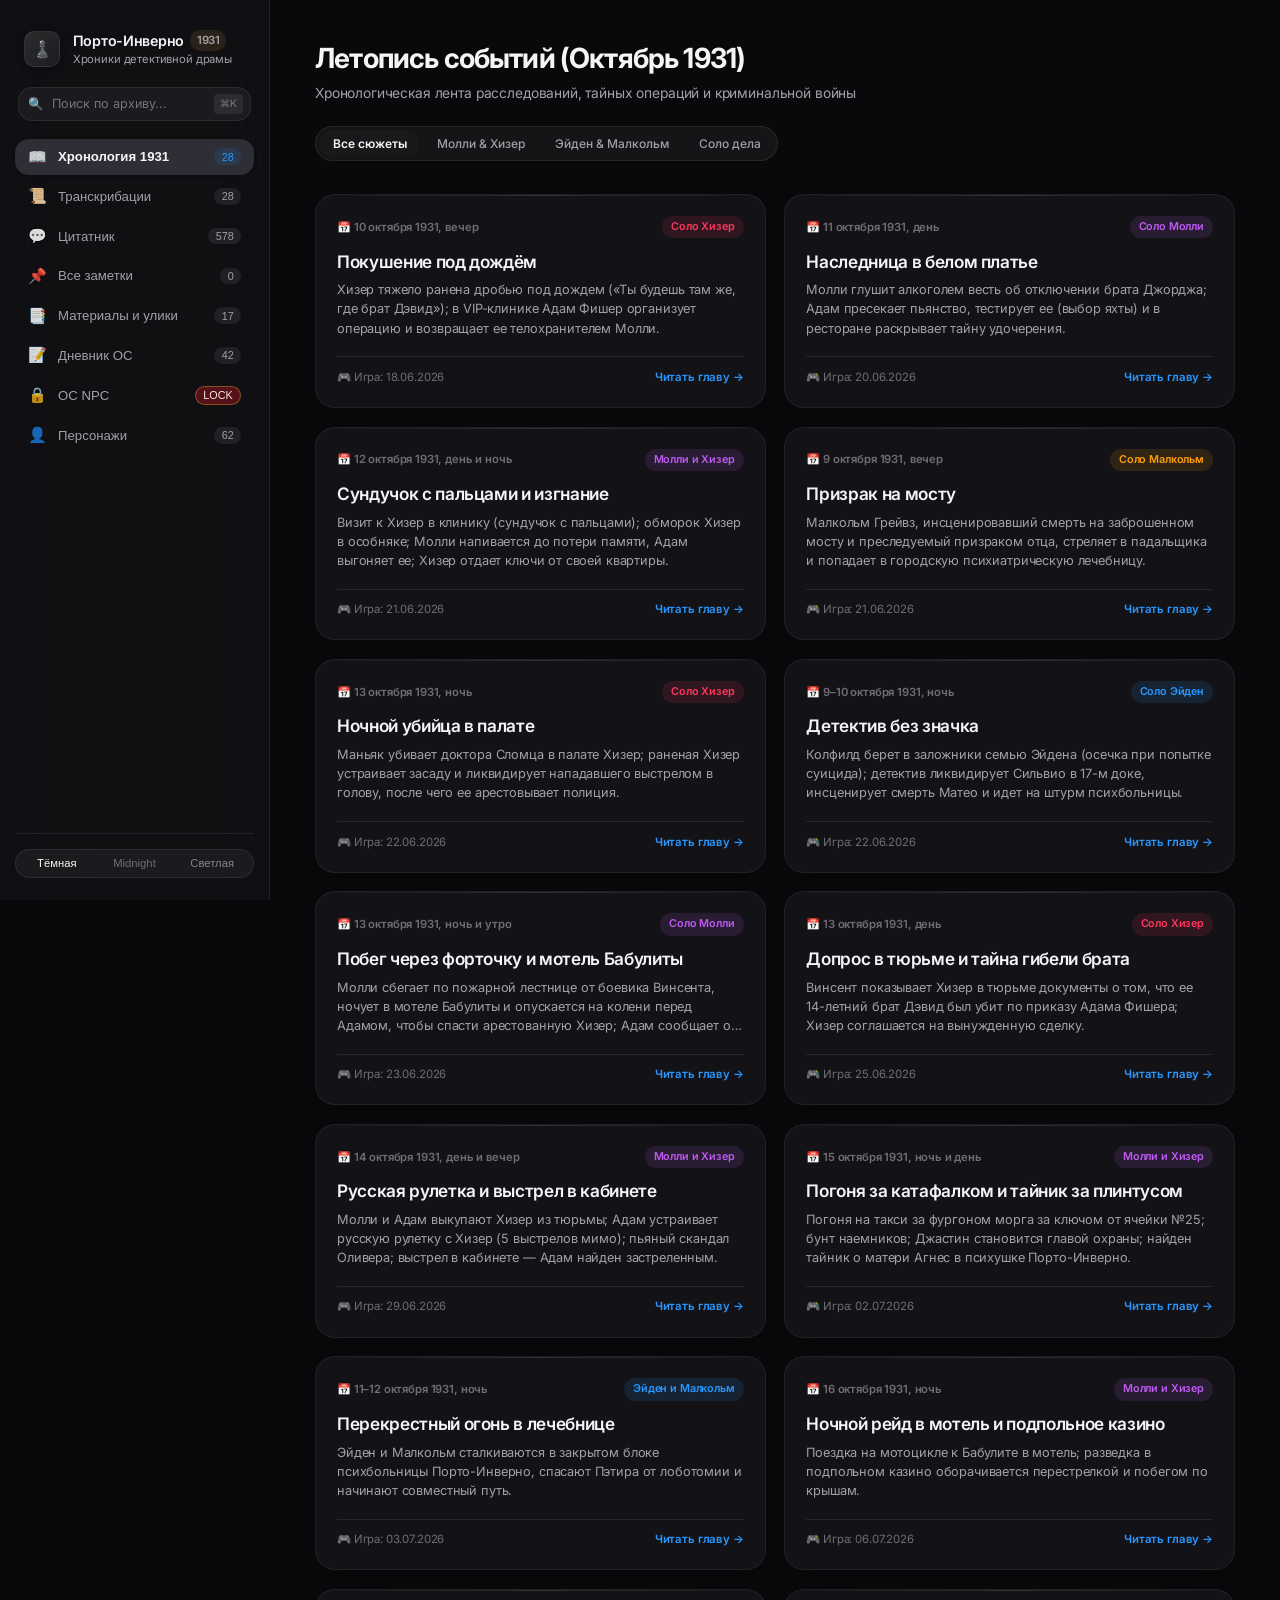
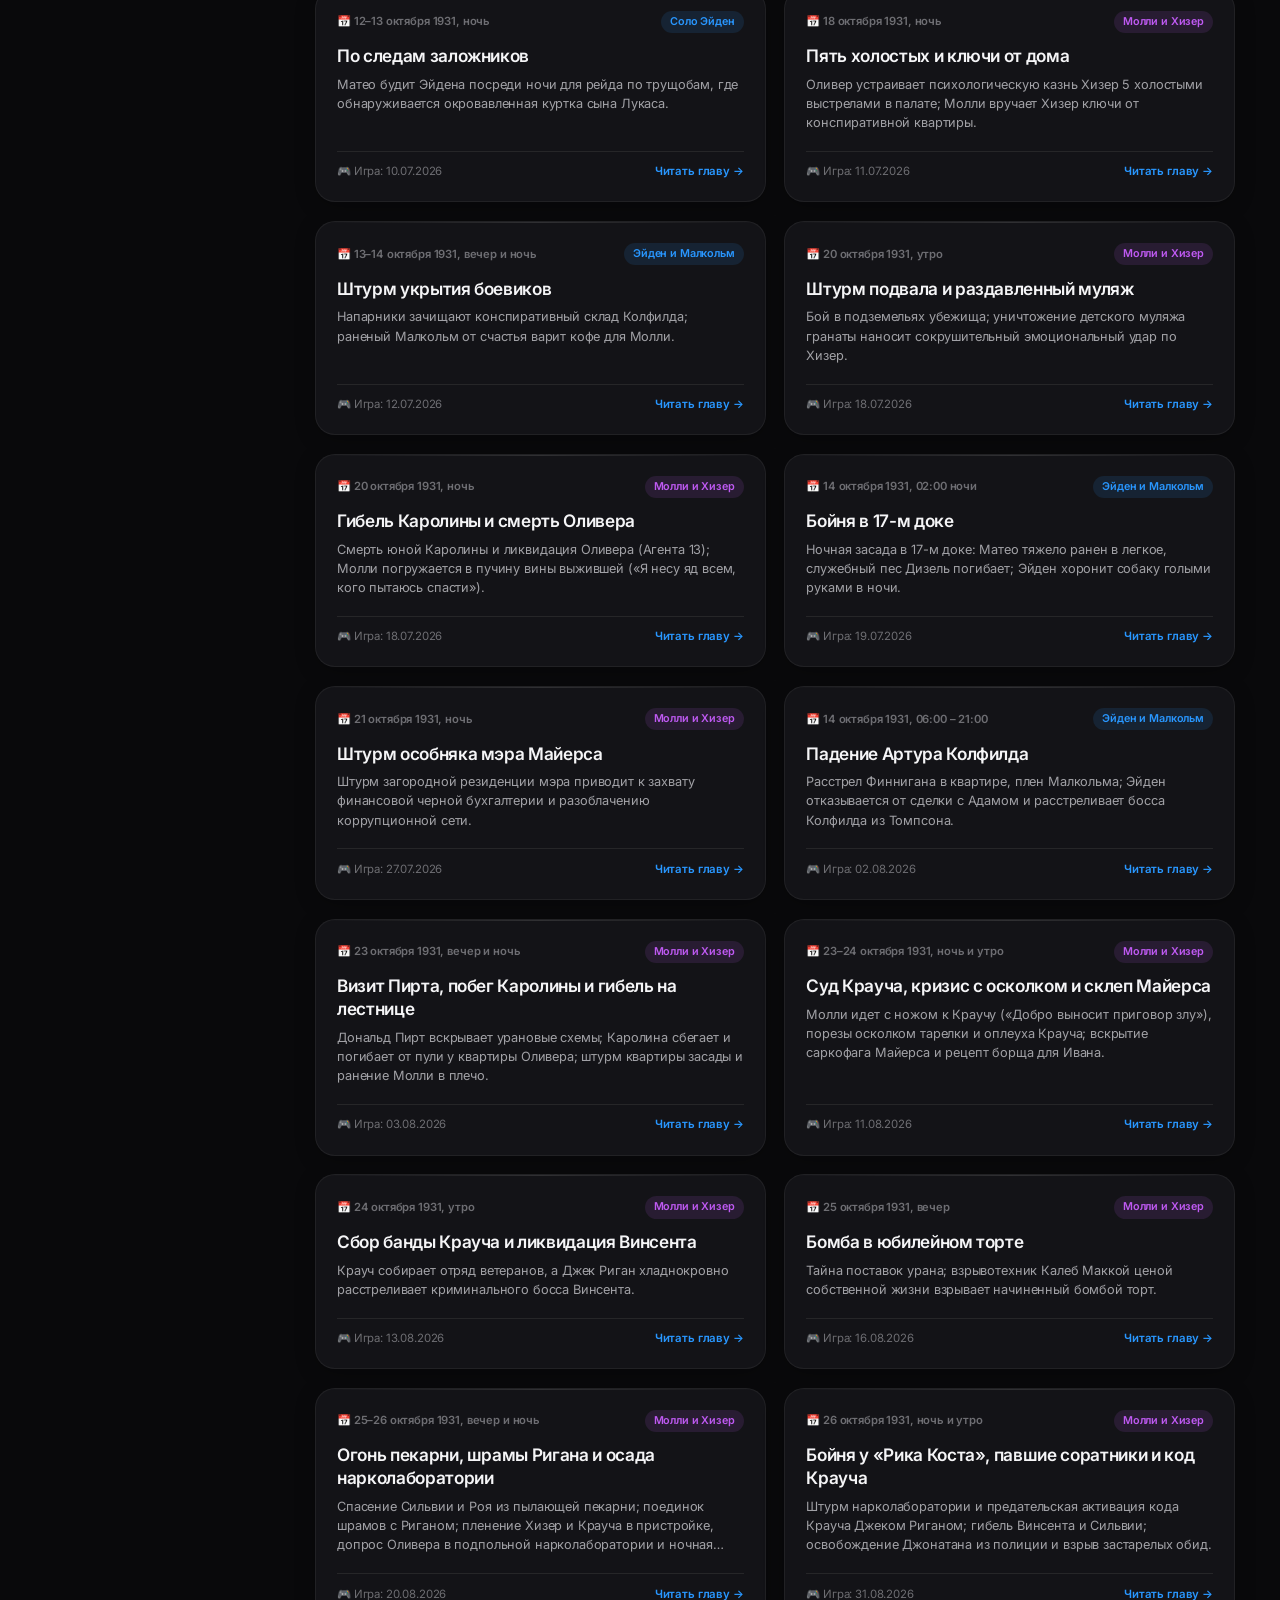
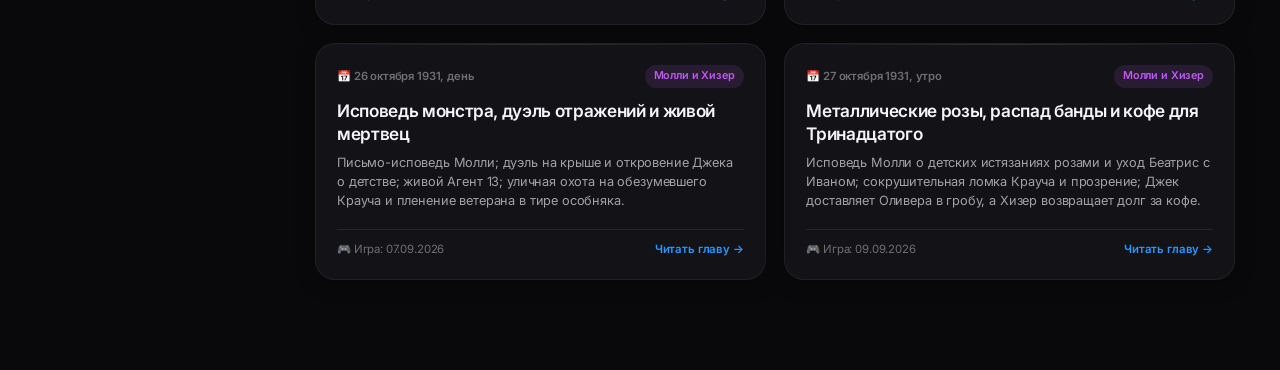
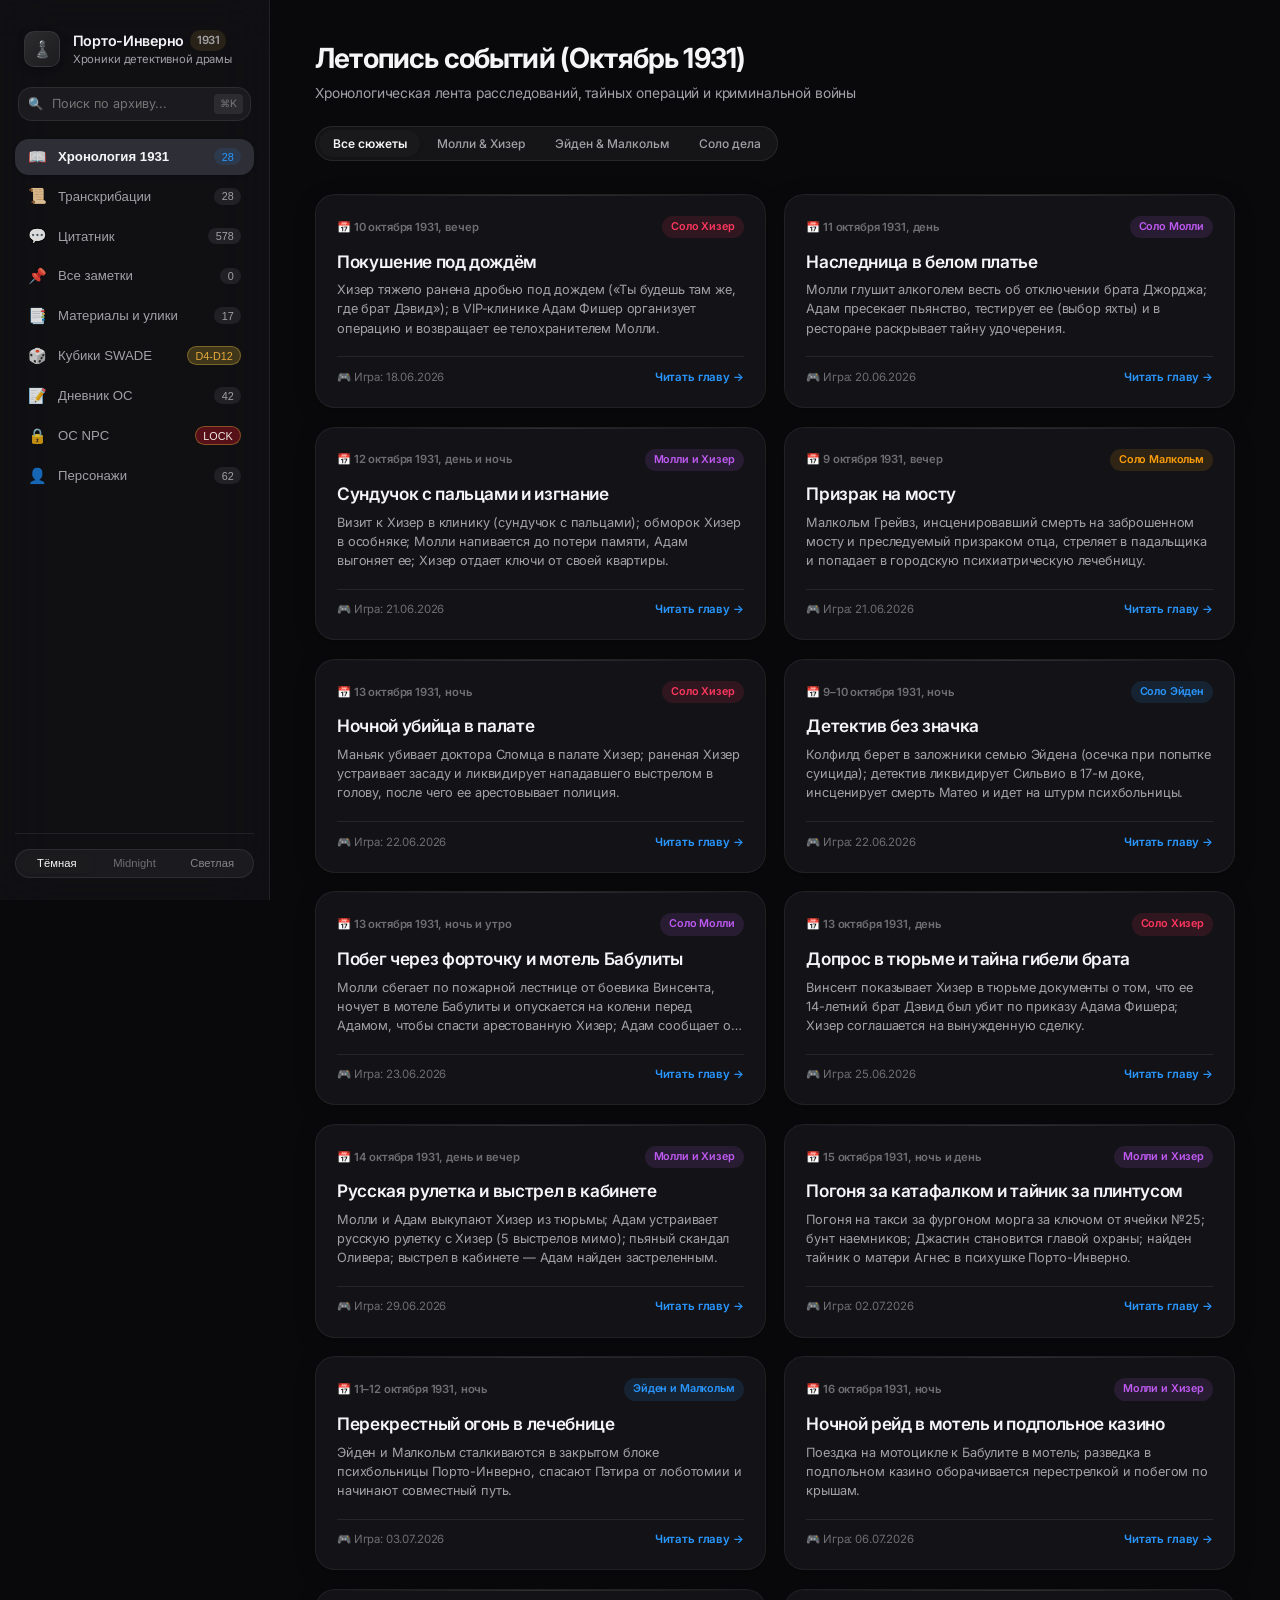
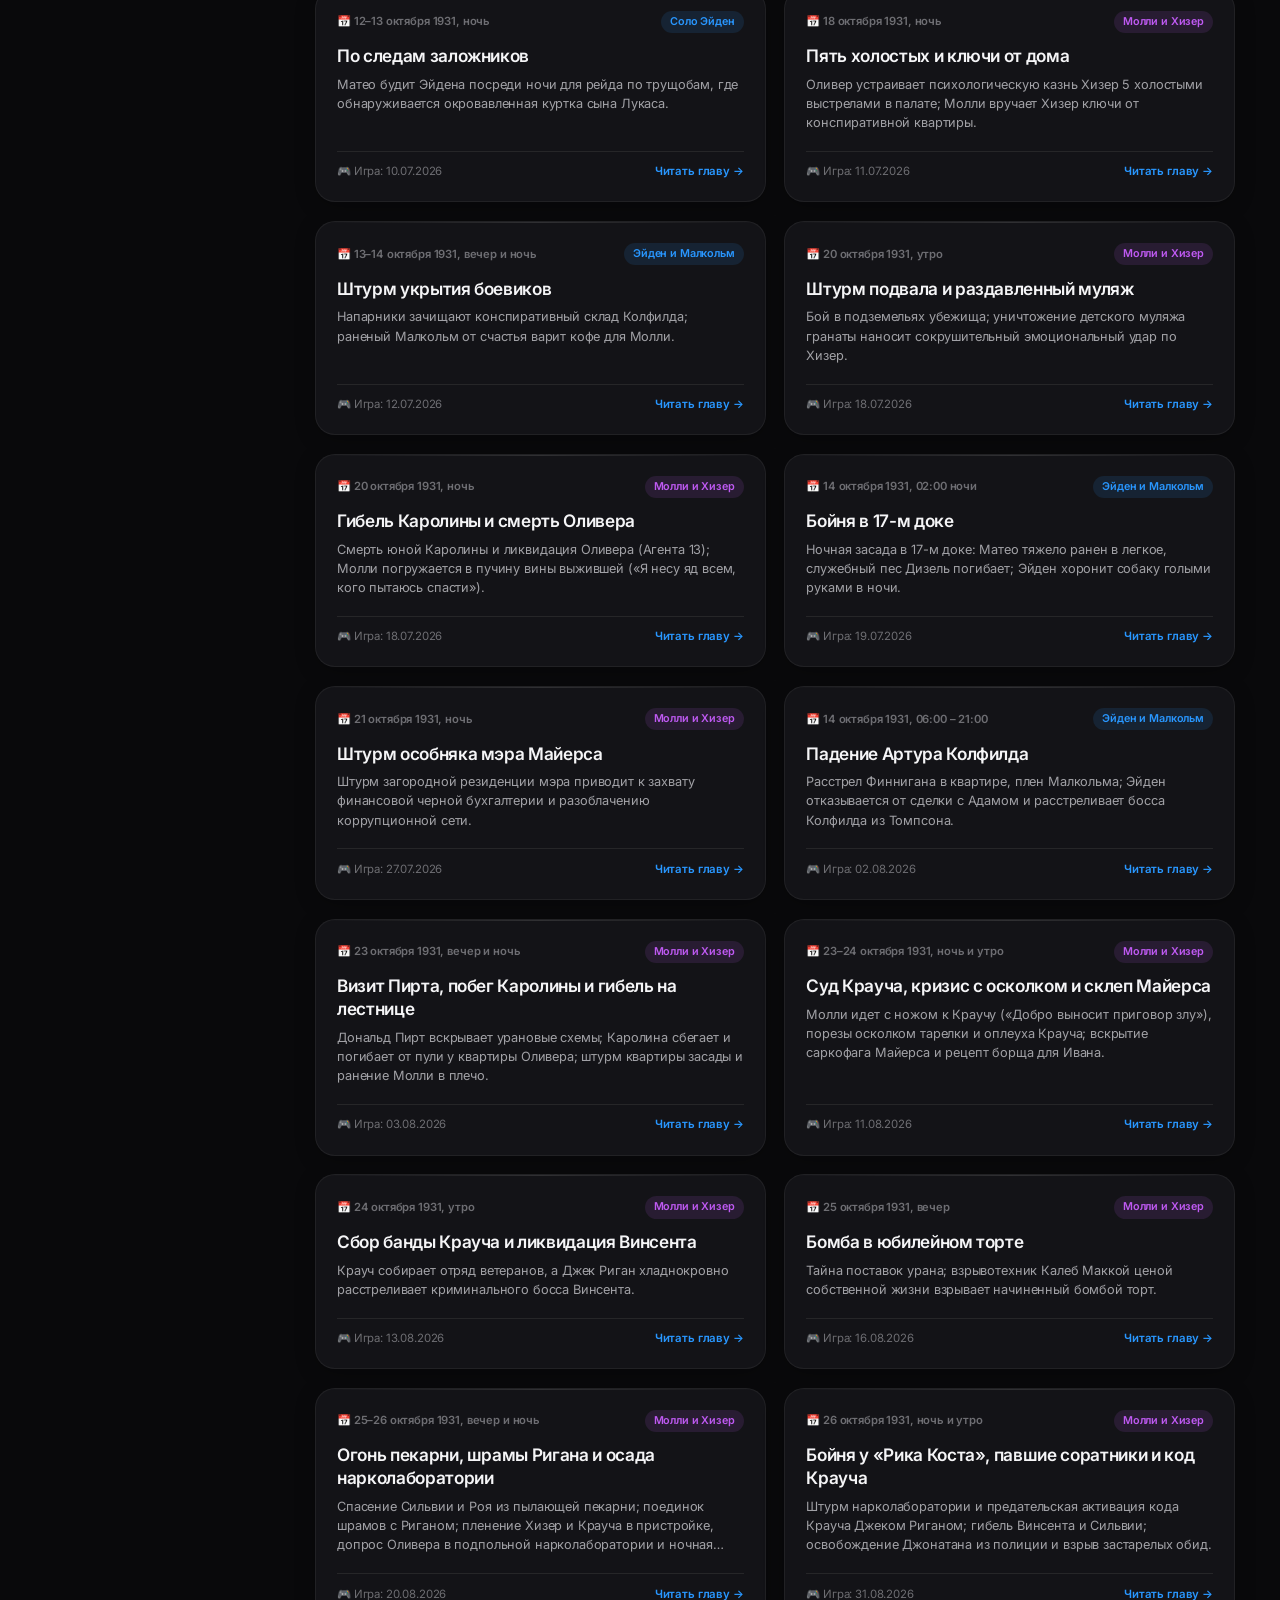
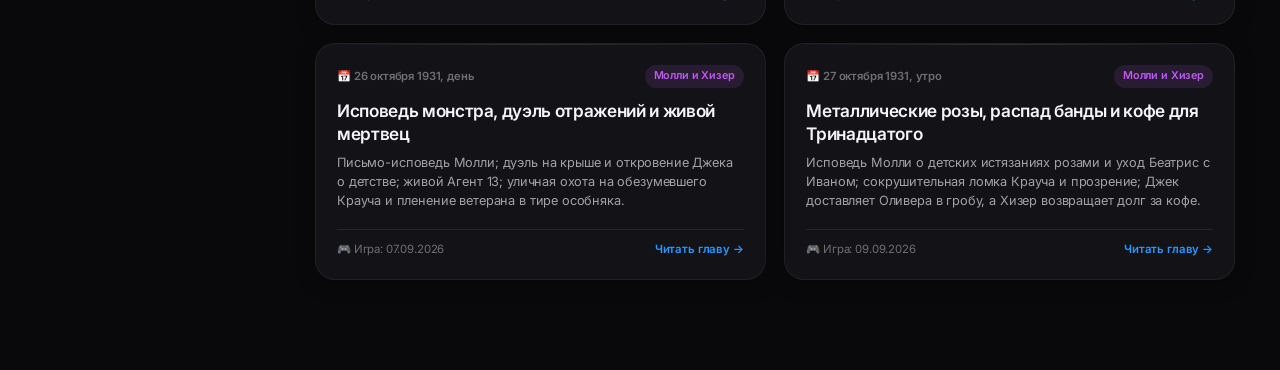
